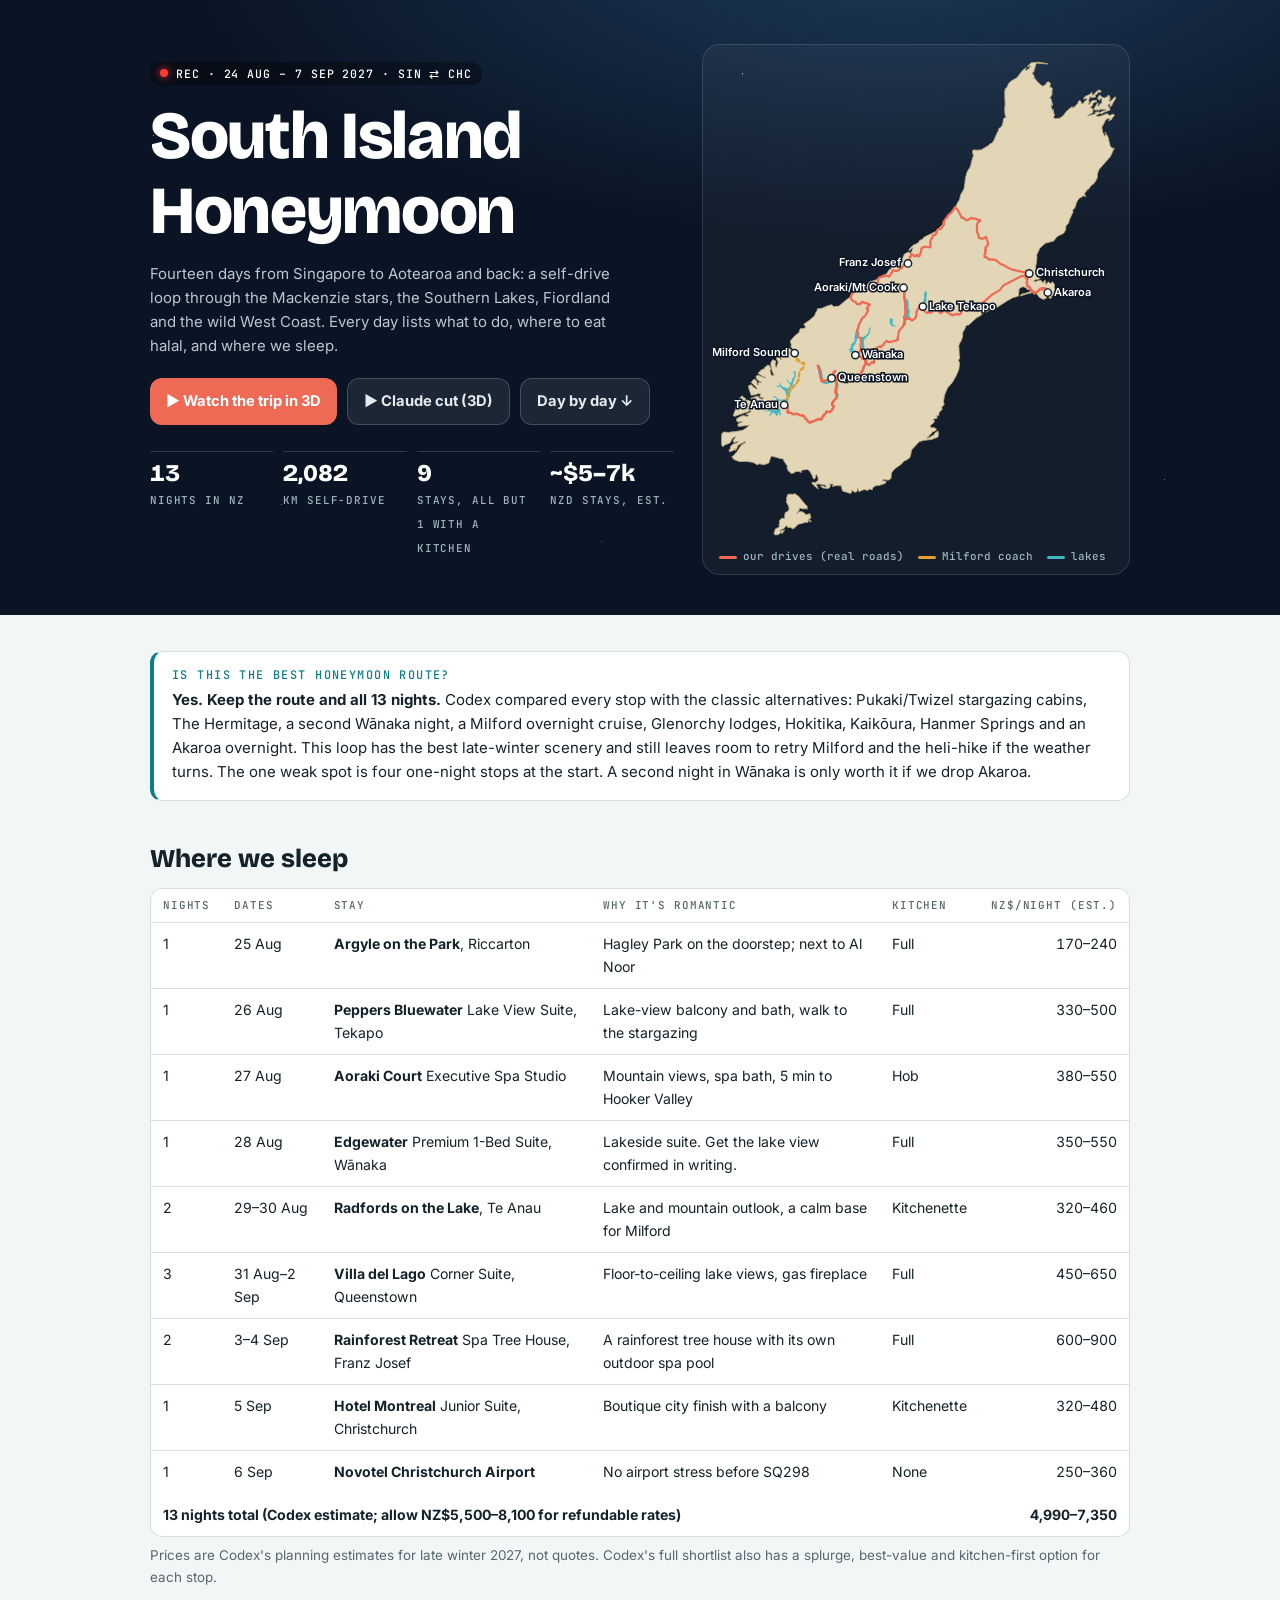
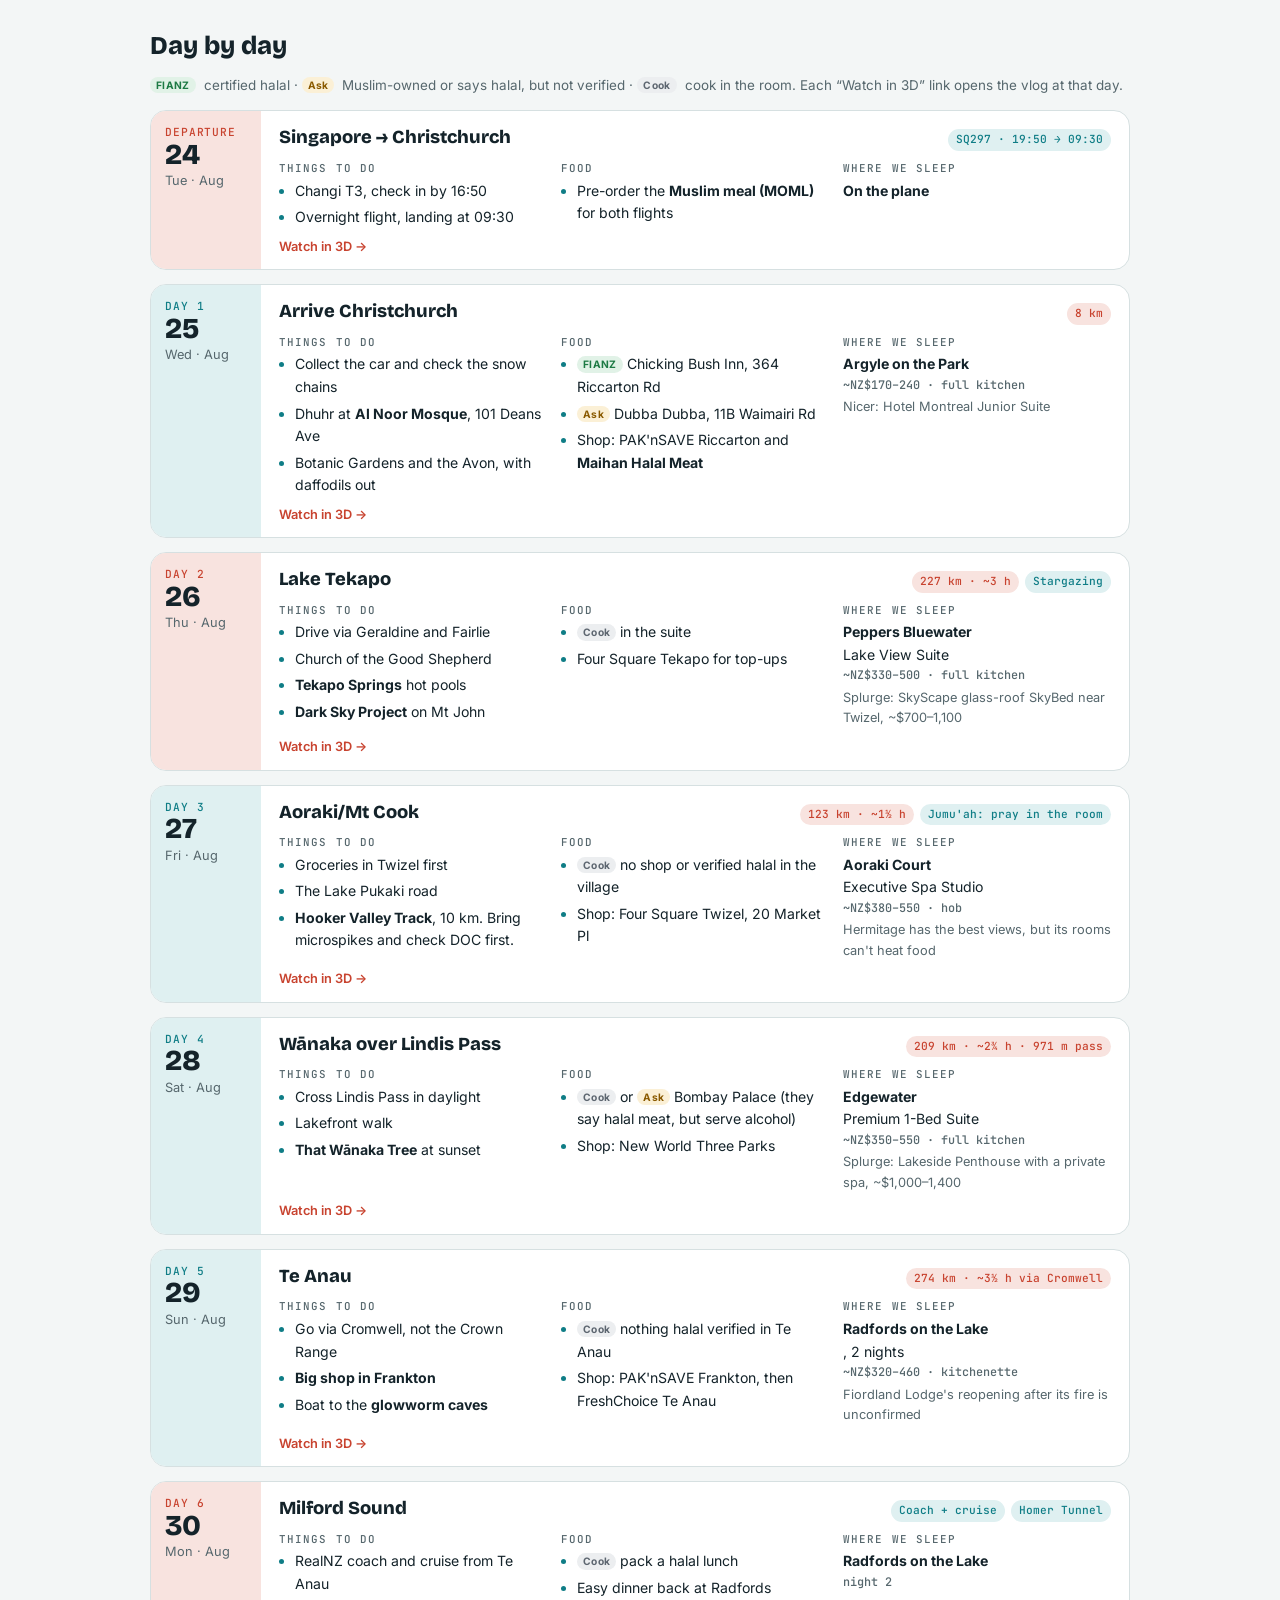
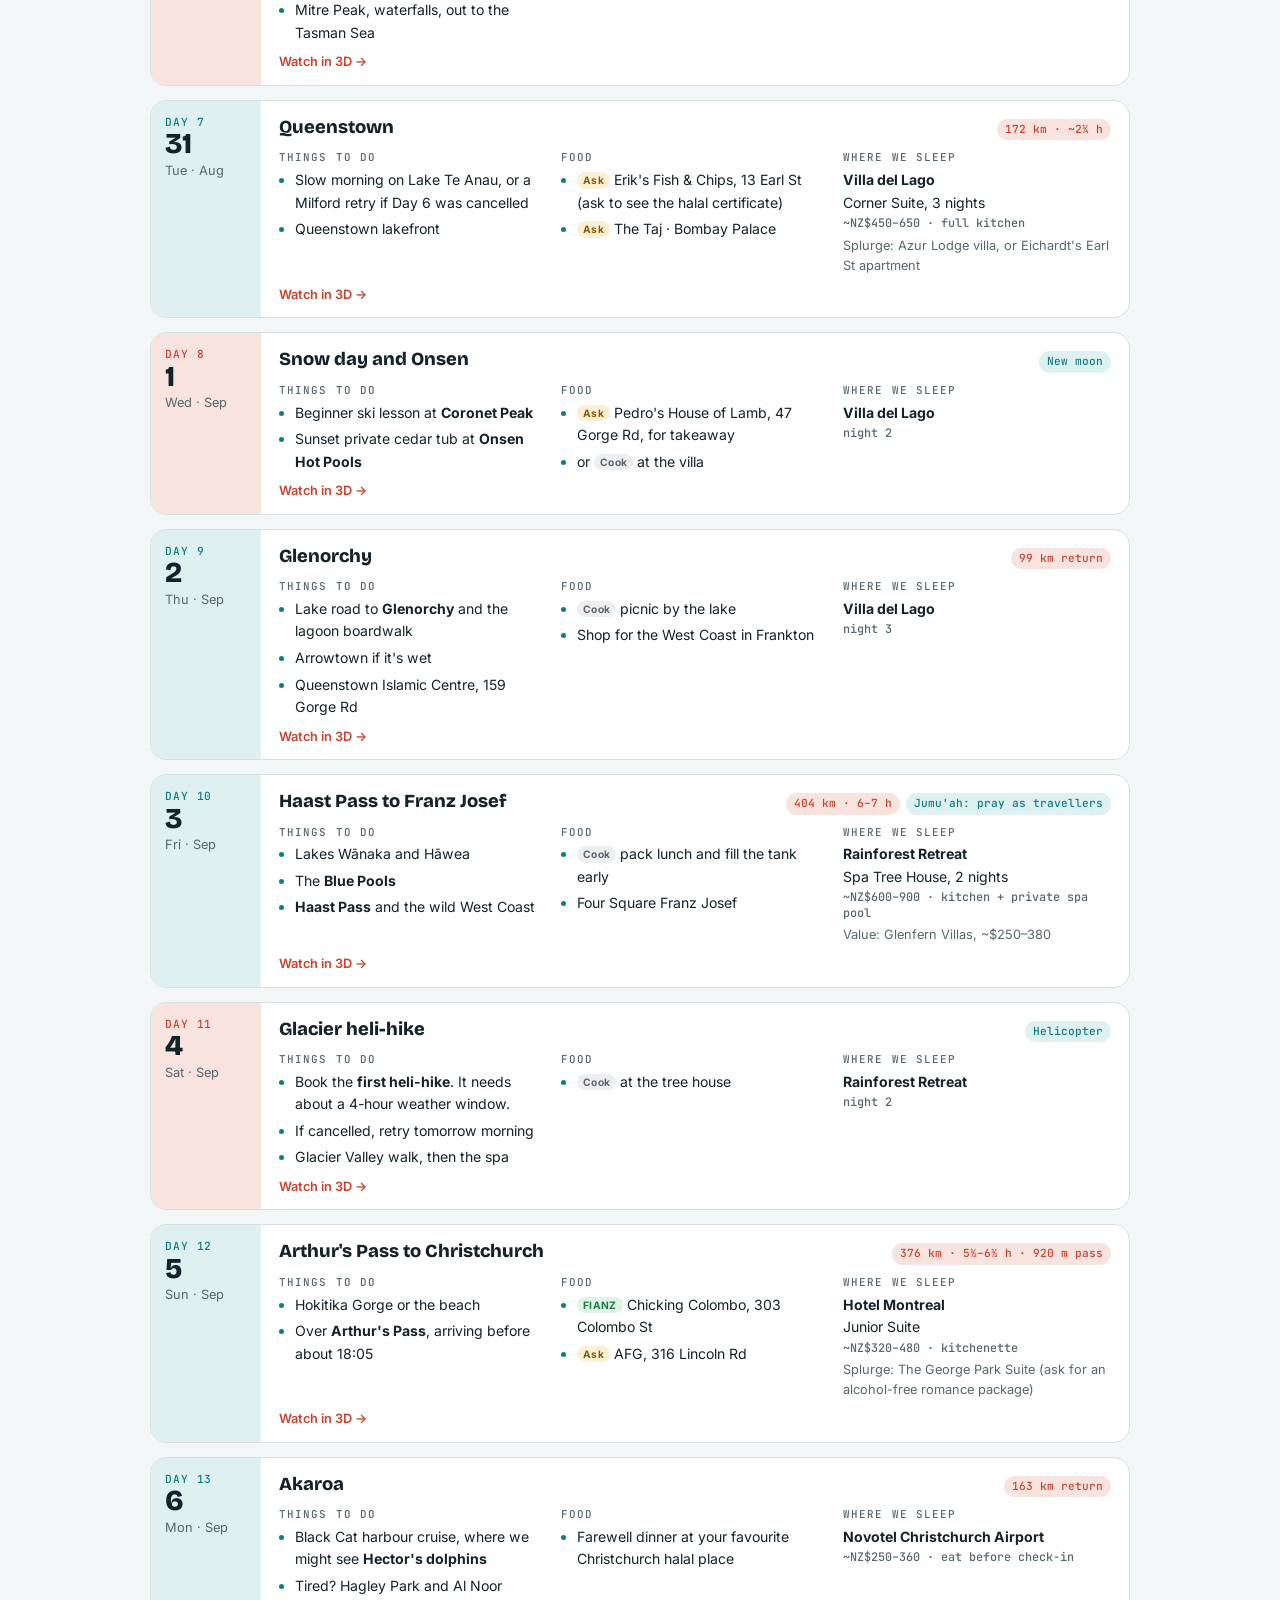
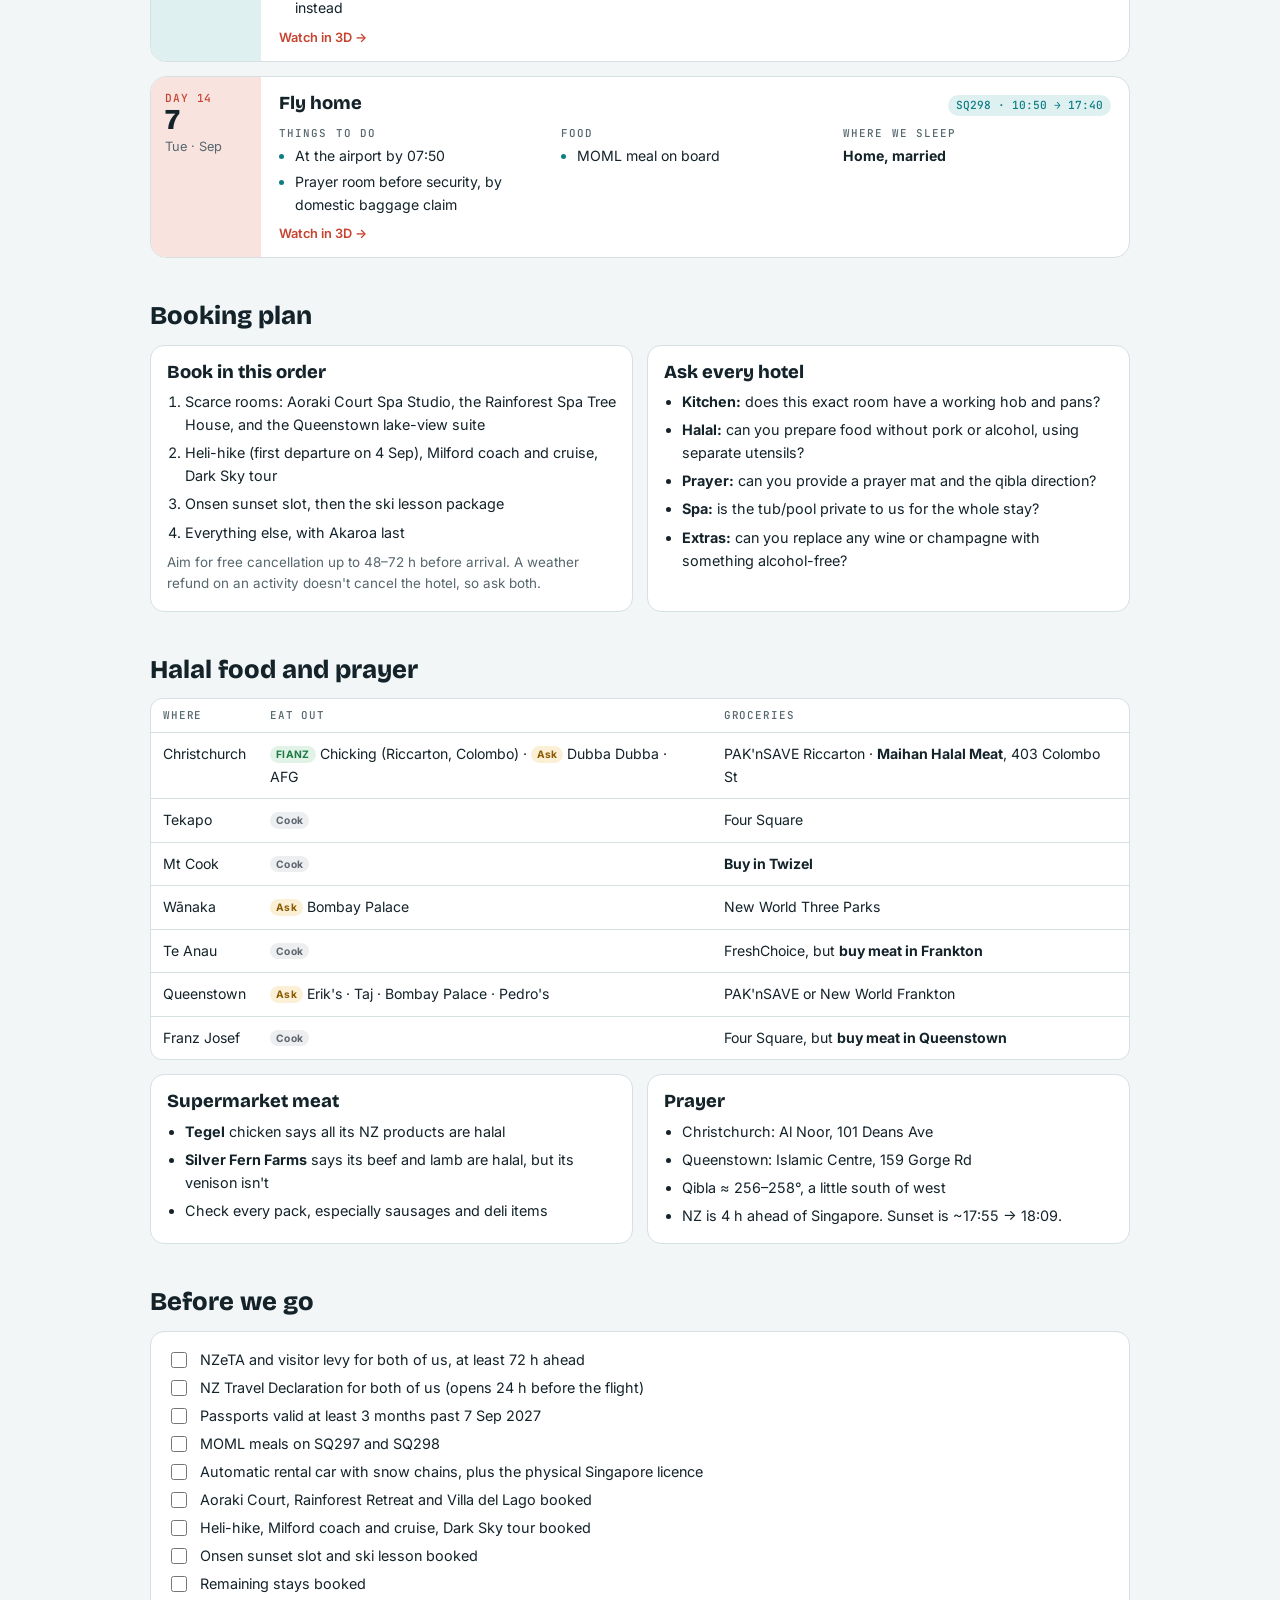
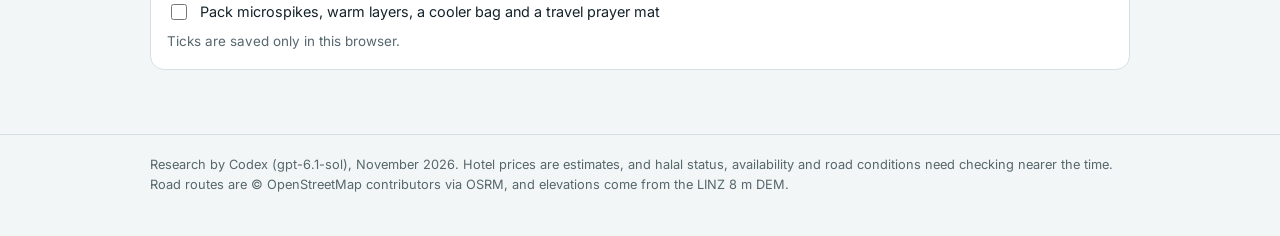
==== docs/index.html @ a78675d5 "Add New Zealand honeymoon planner and 3D travel vlog Summary page with day-by-day things to do, hala" ====
<!doctype html>
<html lang="en">
<head>
<meta charset="utf-8">
<meta name="viewport" content="width=device-width,initial-scale=1,viewport-fit=cover">
<style>:root{color-scheme:light;padding-top:env(safe-area-inset-top,0px);padding-bottom:env(safe-area-inset-bottom,0px)}body{margin:0;font:14px system-ui}img{max-width:100%}[hidden]{display:none!important}</style>
<title>South Island Honeymoon</title>
<meta name="claude:viewport-fit-sides" content="cover">
<link rel="stylesheet" href="https://fonts.googleapis.com/css2?family=Bricolage+Grotesque:opsz,wght@12..96,600;12..96,800&family=Inter:wght@400;500;600;700&family=JetBrains+Mono:wght@500&display=swap">
<style>
/* Layout: a night-sky hero (same world as the 3D vlog) with the real-road route map, then a single reading column of day cards (do · eat · sleep), then reference blocks. */
:root{
  --bg:#f3f6f6; --surface:#ffffff; --ink:#14232a; --muted:#56676d; --line:#d6e0e1;
  --lake:#0f7d86; --lake-soft:#dff0f1; --accent:#c8432f; --accent-soft:#f8e3df; --gold:#a86f12;
  --ok:#1d7a44; --ok-soft:#e1f2e7; --warn:#8a5a00; --warn-soft:#fbf0d6; --none:#5d6670; --none-soft:#eceef0;
  --night:#0a1424; --night2:#13233a; --star:#e3ecee;
  --display:"Bricolage Grotesque",ui-sans-serif,system-ui,sans-serif;
  --body:"Inter",ui-sans-serif,system-ui,-apple-system,"Segoe UI",sans-serif;
  --mono:"JetBrains Mono",ui-monospace,Consolas,monospace;
}
@media (prefers-color-scheme:dark){:root:not([data-theme="light"]){
  --bg:#0e171b; --surface:#152227; --ink:#e3ecee; --muted:#9db0b5; --line:#26383e;
  --lake:#4fc3cc; --lake-soft:#173a3f; --accent:#ef6a55; --accent-soft:#3a1f1a; --gold:#e2b25e;
  --ok:#6fd398; --ok-soft:#173326; --warn:#f0c46a; --warn-soft:#3a2f14; --none:#a3a9ae; --none-soft:#232c31; color-scheme:dark}}
:root[data-theme="dark"]{
  --bg:#0e171b; --surface:#152227; --ink:#e3ecee; --muted:#9db0b5; --line:#26383e;
  --lake:#4fc3cc; --lake-soft:#173a3f; --accent:#ef6a55; --accent-soft:#3a1f1a; --gold:#e2b25e;
  --ok:#6fd398; --ok-soft:#173326; --warn:#f0c46a; --warn-soft:#3a2f14; --none:#a3a9ae; --none-soft:#232c31; color-scheme:dark}
body{background:var(--bg);color:var(--ink);font:15px/1.6 var(--body)}
.wrap{max-width:980px;margin:0 auto;padding-left:max(16px,env(safe-area-inset-left,0px));padding-right:max(16px,env(safe-area-inset-right,0px))}
h1,h2,h3{font-family:var(--display);text-wrap:balance;margin:0;line-height:1.12}
h2{font-size:1.6rem;font-weight:800;margin-bottom:14px}
h3{font-size:1.15rem;font-weight:800}
p{margin:0}
a{color:var(--lake)}
a:focus-visible,button:focus-visible,input:focus-visible{outline:2px solid var(--lake);outline-offset:2px}
.eyebrow{font:500 .74rem/1.2 var(--mono);letter-spacing:.12em;text-transform:uppercase}

/* hero: the night sky of the vlog, same in both themes by design */
.hero{background:radial-gradient(1200px 500px at 70% -10%,#1d3a5a 0%,var(--night) 60%),var(--night);color:var(--star);position:relative;overflow:hidden}
.hero::before{content:"";position:absolute;inset:0;background-image:radial-gradient(1px 1px at 12% 22%,#fff8 50%,transparent 51%),radial-gradient(1px 1px at 33% 64%,#fff6 50%,transparent 51%),radial-gradient(1.4px 1.4px at 58% 12%,#fff9 50%,transparent 51%),radial-gradient(1px 1px at 81% 40%,#fff7 50%,transparent 51%),radial-gradient(1.2px 1.2px at 91% 78%,#fff6 50%,transparent 51%),radial-gradient(1px 1px at 47% 88%,#fff5 50%,transparent 51%),radial-gradient(1px 1px at 22% 82%,#fff6 50%,transparent 51%);pointer-events:none}
.hero .wrap{display:grid;grid-template-columns:minmax(0,1.1fr) minmax(0,.9fr);gap:28px;align-items:center;padding-block:44px 40px;position:relative}
.hero .eyebrow{color:#7fd3da}
.rec{display:inline-flex;gap:8px;align-items:center;font:500 .72rem/1 var(--mono);letter-spacing:.08em;color:#fff;background:rgba(0,0,0,.35);padding:6px 10px;border-radius:999px;width:max-content;max-width:100%}
.rec i{width:8px;height:8px;border-radius:50%;background:#ff3b30;box-shadow:0 0 8px #ff3b30}
.hero h1{font-size:clamp(2.4rem,6.5vw,4.2rem);font-weight:800;letter-spacing:-.02em;color:#fff;margin:14px 0 12px}
.hero .lede{color:#b9c9cf;max-width:52ch}
.cta{display:flex;flex-wrap:wrap;gap:10px;margin-top:20px}
.btn{display:inline-flex;align-items:center;gap:8px;text-decoration:none;font-weight:700;font-size:.92rem;padding:11px 16px;border-radius:12px}
.btn.primary{background:#ef6a55;color:#fff}
.btn.ghost{background:rgba(255,255,255,.08);color:#e3ecee;border:1px solid rgba(255,255,255,.18)}
.stats{display:grid;grid-template-columns:repeat(4,minmax(0,1fr));gap:10px;margin-top:26px}
.stat{border-top:1px solid rgba(255,255,255,.16);padding-top:8px}
.stat b{display:block;font:800 1.5rem/1.1 var(--display);color:#fff;font-variant-numeric:tabular-nums}
.stat span{font:500 .68rem/1.3 var(--mono);color:#9fb6bd;text-transform:uppercase;letter-spacing:.08em}
.mapcard{background:rgba(255,255,255,.04);border:1px solid rgba(255,255,255,.12);border-radius:18px;padding:10px;min-width:0}
.routemap{width:100%;height:auto;display:block;max-height:560px}
.routemap .land{fill:#e2d6b6;stroke:#b8a77e;stroke-width:1.2}
.routemap .lake{fill:#3fb8c4}
.routemap .road{fill:none;stroke:#ef6a55;stroke-width:3;stroke-linejoin:round;stroke-linecap:round}
.routemap .coach{fill:none;stroke:#e0a030;stroke-width:3;stroke-dasharray:6 4;stroke-linecap:round}
.routemap .stop{fill:#fff;stroke:#14232a;stroke-width:2}
.routemap text{font:600 15px var(--body);fill:#fff;paint-order:stroke;stroke:#0a1424;stroke-width:4px}
.maplegend{display:flex;flex-wrap:wrap;gap:6px 14px;font:500 .68rem/1 var(--mono);color:#9fb6bd;padding:8px 6px 2px}
.maplegend i{display:inline-block;width:18px;height:3px;border-radius:2px;margin-right:6px;vertical-align:middle}

main{padding-block:36px 64px}
section{margin-top:44px}
section:first-child{margin-top:0}
.verdict{background:var(--surface);border:1px solid var(--line);border-left:4px solid var(--lake);border-radius:12px;padding:16px 18px;display:grid;gap:6px}
.verdict .eyebrow{color:var(--lake)}

/* stays strip */
.tablewrap{overflow-x:auto;border:1px solid var(--line);border-radius:12px;background:var(--surface)}
table{border-collapse:collapse;width:100%;font-size:.88rem;min-width:620px}
th,td{text-align:left;padding:10px 12px;border-bottom:1px solid var(--line);vertical-align:top}
th{font:500 .68rem/1.2 var(--mono);text-transform:uppercase;letter-spacing:.08em;color:var(--muted)}
tr:last-child td{border-bottom:0}
td.num,th.num{text-align:right;font-variant-numeric:tabular-nums;white-space:nowrap}
tfoot td{font-weight:700}

/* day cards */
.days{display:grid;gap:14px}
.day{background:var(--surface);border:1px solid var(--line);border-radius:16px;display:grid;grid-template-columns:110px minmax(0,1fr);overflow:hidden}
.rail{background:var(--lake-soft);padding:16px 14px;display:flex;flex-direction:column;gap:2px}
.rail .n{font:500 .7rem/1 var(--mono);color:var(--lake);letter-spacing:.08em;text-transform:uppercase}
.rail .date{font:800 1.8rem/1 var(--display);color:var(--ink)}
.rail .wd{font-size:.8rem;color:var(--muted)}
.day.star .rail{background:var(--accent-soft)}
.day.star .rail .n{color:var(--accent)}
.dbody{padding:16px 18px;display:grid;gap:12px;min-width:0}
.dhead{display:flex;flex-wrap:wrap;gap:8px 12px;align-items:baseline;justify-content:space-between}
.chips{display:flex;flex-wrap:wrap;gap:6px}
.chip{font:500 .7rem/1 var(--mono);padding:5px 8px;border-radius:999px;background:var(--lake-soft);color:var(--lake);white-space:nowrap}
.chip.drive{background:var(--accent-soft);color:var(--accent)}
.cols{display:grid;grid-template-columns:repeat(3,minmax(0,1fr));gap:14px}
.col{display:grid;gap:6px;align-content:start;min-width:0}
.col h4{margin:0;font:500 .68rem/1 var(--mono);letter-spacing:.1em;text-transform:uppercase;color:var(--muted)}
.col ul{margin:0;padding-left:16px;display:grid;gap:4px;font-size:.88rem}
.col li::marker{color:var(--lake)}
.stay{font-size:.88rem}
.stay b{display:block}
.stay .price{display:block;font:500 .74rem/1.3 var(--mono);color:var(--muted);margin-top:2px}
.stay .alt{font-size:.8rem;color:var(--muted);margin-top:4px}
.tag{display:inline-block;font:700 .64rem/1 var(--body);letter-spacing:.03em;padding:3px 6px;border-radius:999px;margin-right:4px;vertical-align:1px}
.t-ok{background:var(--ok-soft);color:var(--ok)} .t-warn{background:var(--warn-soft);color:var(--warn)} .t-cook{background:var(--none-soft);color:var(--none)}
.watch{font:600 .8rem/1 var(--body);text-decoration:none;color:var(--accent);white-space:nowrap}
.watch:hover{text-decoration:underline}
.note{font-size:.84rem;color:var(--muted)}

.grid2{display:grid;grid-template-columns:repeat(auto-fit,minmax(280px,1fr));gap:14px}
.panel{background:var(--surface);border:1px solid var(--line);border-radius:14px;padding:16px;display:grid;gap:8px;align-content:start;min-width:0}
.panel ol,.panel ul{margin:0;padding-left:18px;display:grid;gap:5px;font-size:.9rem}
.check{list-style:none;padding:0!important;margin:0}
.check label{display:flex;gap:10px;align-items:flex-start;cursor:pointer}
.check input{margin-top:4px;accent-color:var(--lake);width:16px;height:16px;flex:none}
.check input:checked + span{color:var(--muted);text-decoration:line-through}
footer{border-top:1px solid var(--line);padding-block:20px 40px;font-size:.8rem;color:var(--muted)}

@media (max-width:860px){
  .hero .wrap{grid-template-columns:1fr}
  .mapcard{max-width:520px}
  .cols{grid-template-columns:1fr}
}
@media (max-width:560px){
  .stats{grid-template-columns:repeat(2,minmax(0,1fr))}
  .day{grid-template-columns:1fr}
  .rail{flex-direction:row;align-items:baseline;gap:10px;padding:12px 16px}
  .rail .date{font-size:1.4rem}
}
</style>

<header class="hero">
  <div class="wrap">
    <div>
      <span class="rec"><i></i>REC · 24 AUG – 7 SEP 2027 · SIN ⇄ CHC</span>
      <h1>South Island Honeymoon</h1>
      <p class="lede">Fourteen days from Singapore to Aotearoa and back: a self-drive loop through the Mackenzie stars, the Southern Lakes, Fiordland and the wild West Coast. Every day lists what to do, where to eat halal, and where we sleep.</p>
      <div class="cta">
        <a class="btn primary" href="3d/">▶ Watch the trip in 3D</a>
        <a class="btn ghost" href="claude-cut/">▶ Claude cut (3D)</a>
        <a class="btn ghost" href="#days">Day by day ↓</a>
      </div>
      <div class="stats">
        <div class="stat"><b>13</b><span>nights in NZ</span></div>
        <div class="stat"><b>2,082</b><span>km self-drive</span></div>
        <div class="stat"><b>9</b><span>stays, all but 1 with a kitchen</span></div>
        <div class="stat"><b>~$5–7k</b><span>NZD stays, est.</span></div>
      </div>
    </div>
    <figure class="mapcard" style="margin:0">
      <svg viewBox="0 0 551 662" role="img" aria-labelledby="mapT" class="routemap">
<title id="mapT">Route map: the honeymoon loop on New Zealand's South Island</title>
<path class="land" d="M186.2 594.4 L179.0 592.0 L176.3 591.7 L175.3 589.7 L174.9 588.4 L174.3 586.1 L173.9 584.1 L167.8 583.8 L166.1 584.1 L164.4 584.4 L161.3 584.8 L163.0 583.8 L162.7 581.8 L157.6 581.8 L159.3 584.1 L158.6 585.4 L156.6 587.7 L153.2 587.4 L149.4 587.1 L145.7 584.8 L149.4 584.1 L151.1 585.8 L154.2 585.1 L151.1 582.8 L142.6 581.5 L139.9 582.1 L142.3 587.1 L142.6 588.4 L138.5 585.1 L137.2 584.4 L136.8 582.8 L135.1 582.1 L134.4 580.5 L134.1 579.8 L136.8 579.1 L137.5 580.5 L142.3 577.1 L142.6 575.8 L142.3 572.8 L140.9 569.2 L138.9 569.5 L139.2 573.2 L136.5 575.2 L134.4 569.9 L131.0 563.9 L128.0 561.9 L120.1 562.9 L119.5 564.9 L119.8 565.9 L116.4 564.6 L112.3 564.6 L109.6 566.9 L105.8 567.2 L103.5 565.2 L101.8 563.2 L100.1 559.3 L101.4 558.3 L96.3 550.7 L95.3 547.7 L91.2 547.0 L79.0 543.7 L77.9 546.7 L76.9 549.0 L76.6 551.0 L75.2 553.6 L68.1 555.6 L63.3 554.3 L59.6 555.6 L57.9 554.3 L53.8 552.3 L45.6 551.0 L35.1 551.0 L28.2 548.3 L25.5 544.7 L27.9 543.0 L33.0 537.1 L38.1 529.1 L42.9 526.1 L44.6 524.8 L42.9 524.5 L34.4 528.8 L33.0 531.1 L33.0 531.8 L30.6 536.1 L30.3 536.1 L29.6 533.1 L28.6 535.7 L27.2 536.4 L22.1 537.7 L21.8 535.1 L23.1 535.1 L23.5 534.1 L23.8 531.8 L24.5 529.8 L28.2 527.1 L32.7 526.1 L34.4 523.8 L29.9 525.2 L27.2 524.5 L27.9 521.8 L31.3 517.5 L27.6 518.5 L25.2 521.8 L23.1 525.8 L19.4 527.5 L17.0 528.1 L13.3 530.8 L11.9 529.5 L11.6 524.2 L11.9 513.9 L13.6 511.6 L15.7 511.2 L21.4 511.9 L23.5 511.2 L30.3 510.6 L40.2 508.9 L46.6 504.6 L49.0 501.6 L46.3 502.3 L34.4 503.6 L33.7 500.3 L38.8 498.0 L39.8 496.7 L38.5 497.0 L34.0 497.7 L32.3 496.7 L32.0 495.0 L32.3 493.0 L36.1 490.7 L40.8 488.7 L44.9 489.7 L47.0 490.0 L48.3 488.1 L44.6 487.1 L51.1 484.1 L51.4 483.1 L50.7 481.8 L47.0 483.8 L36.4 487.4 L28.9 490.0 L27.6 488.4 L30.3 481.1 L30.6 479.8 L31.0 478.1 L31.7 475.1 L32.3 473.8 L35.7 472.8 L38.1 473.8 L43.6 476.5 L44.6 476.5 L41.9 471.2 L40.8 473.2 L39.5 472.2 L34.7 468.9 L35.7 465.5 L39.8 461.9 L40.5 463.6 L44.6 466.2 L44.2 466.5 L43.2 468.9 L47.0 467.9 L50.7 469.5 L51.4 472.5 L50.4 473.5 L49.0 476.1 L53.4 474.2 L54.5 471.8 L57.9 475.1 L58.9 478.5 L59.6 479.8 L61.6 480.8 L61.6 479.8 L60.9 476.5 L58.2 473.2 L51.4 465.5 L56.5 463.6 L61.3 462.6 L62.6 464.9 L65.3 466.5 L67.7 466.5 L68.7 464.9 L65.0 464.5 L63.6 462.9 L64.0 460.6 L64.7 459.2 L61.9 458.9 L57.2 460.6 L54.5 460.9 L51.7 461.2 L51.1 459.2 L50.0 456.3 L48.3 451.0 L48.0 449.3 L48.3 448.3 L52.1 447.0 L55.1 450.6 L59.2 453.0 L59.9 451.6 L56.2 448.0 L52.8 444.7 L51.7 444.3 L53.8 441.0 L56.8 439.4 L59.6 443.0 L59.9 447.3 L61.3 447.3 L61.6 444.0 L64.7 444.3 L66.4 444.0 L61.6 441.7 L59.2 439.0 L58.2 435.7 L60.9 434.1 L66.4 436.1 L71.1 438.4 L71.1 437.4 L66.7 435.1 L61.3 431.8 L61.6 431.1 L66.0 426.5 L69.8 425.5 L69.4 424.5 L73.9 420.5 L76.2 420.8 L78.3 424.8 L77.3 428.4 L78.3 431.4 L79.0 434.4 L82.7 434.4 L82.0 432.1 L80.3 429.1 L79.0 422.5 L78.3 420.2 L78.6 417.5 L79.0 415.9 L81.0 413.2 L85.4 415.2 L84.7 417.9 L84.1 420.2 L86.1 424.1 L86.4 422.2 L88.5 416.2 L86.1 411.9 L86.1 409.9 L88.5 408.9 L91.6 412.6 L93.3 412.6 L88.5 406.9 L88.5 406.3 L90.5 404.3 L94.3 402.6 L95.3 400.6 L98.7 398.0 L102.4 397.3 L107.9 401.3 L109.9 404.6 L111.6 404.3 L112.0 402.9 L111.3 401.3 L107.5 398.0 L106.2 396.7 L105.8 395.3 L106.2 393.0 L105.8 391.4 L105.2 389.4 L104.8 388.0 L106.5 385.7 L110.6 381.1 L116.7 376.1 L118.1 371.2 L124.6 370.5 L125.2 368.2 L124.2 366.2 L122.9 365.2 L130.0 360.2 L137.5 353.9 L139.2 350.0 L139.5 348.6 L141.2 346.6 L141.2 344.3 L148.0 343.3 L153.8 340.7 L157.6 339.4 L161.3 338.7 L163.4 341.3 L170.9 340.4 L178.7 333.7 L182.8 330.4 L186.5 327.8 L187.2 326.4 L187.5 324.8 L192.0 320.2 L193.3 318.2 L194.7 316.8 L197.1 314.9 L198.8 313.2 L200.5 314.2 L202.5 313.5 L204.5 313.2 L209.3 311.5 L211.0 308.9 L213.7 307.2 L218.8 305.6 L221.9 304.6 L225.3 301.6 L229.0 300.3 L231.1 299.0 L236.2 296.0 L237.6 293.0 L238.9 291.0 L241.6 289.7 L242.0 287.7 L242.3 286.0 L253.6 279.1 L255.6 274.8 L258.0 273.5 L258.7 271.8 L259.3 270.1 L263.8 267.5 L267.2 268.5 L268.9 267.8 L271.3 260.9 L268.2 263.2 L265.8 266.2 L266.1 264.5 L266.8 262.5 L271.3 257.9 L275.3 256.2 L278.7 254.2 L279.8 252.3 L281.1 250.6 L282.8 250.9 L286.2 247.0 L295.8 242.3 L301.9 239.3 L303.2 238.0 L305.3 235.7 L307.7 233.4 L311.8 229.1 L312.1 227.1 L313.1 225.1 L316.9 220.1 L319.6 216.2 L320.6 214.8 L323.3 212.9 L326.4 208.5 L328.8 205.9 L329.8 204.2 L331.8 199.9 L334.2 196.3 L335.6 190.3 L335.9 189.0 L339.7 182.7 L340.0 181.7 L340.3 180.7 L340.7 179.7 L341.4 174.4 L341.7 171.8 L342.0 168.8 L342.4 166.2 L342.7 164.8 L343.1 163.8 L343.7 161.5 L344.1 159.2 L348.5 152.2 L349.5 149.3 L349.9 147.6 L350.2 146.0 L351.2 142.3 L351.9 139.7 L353.3 136.0 L352.6 134.4 L352.3 134.4 L351.9 129.4 L354.3 128.7 L359.1 129.1 L361.1 128.7 L363.5 128.7 L373.0 123.1 L376.4 119.8 L378.5 119.5 L380.5 116.1 L381.5 114.5 L382.2 112.5 L382.9 110.8 L383.6 109.2 L384.9 106.9 L385.3 105.2 L387.0 102.6 L387.3 99.9 L391.4 96.9 L392.8 93.3 L393.8 87.3 L394.1 85.7 L395.5 85.3 L397.5 84.7 L396.2 81.7 L395.8 79.4 L395.5 74.8 L395.8 68.5 L396.2 67.1 L395.8 62.5 L395.5 49.6 L396.5 45.3 L398.2 44.3 L399.6 41.6 L400.6 38.7 L401.9 38.0 L403.3 36.0 L412.2 30.7 L419.3 21.4 L424.7 17.1 L423.7 19.4 L424.4 21.4 L426.1 19.8 L428.8 18.8 L428.5 17.5 L430.9 16.1 L429.8 14.5 L427.5 15.8 L426.4 15.1 L431.6 10.5 L441.8 9.8 L453.7 11.8 L452.3 12.2 L440.7 11.2 L438.7 11.2 L437.0 14.5 L436.7 16.1 L436.0 19.1 L435.0 21.4 L435.3 22.8 L433.9 23.4 L432.6 23.4 L433.6 25.7 L435.6 29.0 L435.0 32.7 L437.0 32.0 L437.7 33.7 L439.7 36.3 L446.5 42.3 L449.9 40.6 L451.3 40.3 L452.3 37.3 L455.4 36.3 L457.4 38.3 L457.1 40.6 L456.7 44.0 L459.8 44.6 L460.1 46.3 L459.8 47.6 L459.5 49.6 L459.8 52.2 L458.4 55.9 L456.1 58.5 L458.1 58.5 L458.4 60.5 L460.5 67.8 L460.1 68.5 L458.4 67.8 L458.1 68.8 L459.5 73.1 L460.1 74.8 L461.2 73.8 L461.8 77.4 L462.2 79.1 L463.2 81.7 L461.5 84.4 L463.9 86.3 L470.3 85.7 L475.1 82.0 L478.9 76.7 L485.0 71.4 L487.0 69.8 L486.3 71.8 L490.1 70.4 L493.8 66.5 L494.9 66.1 L494.5 64.8 L496.6 61.8 L498.6 62.5 L500.0 66.8 L501.3 65.8 L503.0 66.1 L502.3 64.5 L505.4 61.8 L507.1 60.5 L505.7 58.2 L503.0 60.2 L502.7 58.2 L504.4 56.2 L508.5 54.5 L511.9 52.6 L513.6 50.2 L513.9 53.9 L515.6 54.5 L518.3 51.2 L522.8 47.6 L525.8 48.3 L526.2 49.6 L524.5 50.6 L522.1 50.2 L521.1 52.6 L519.0 53.6 L518.3 54.9 L518.7 56.9 L514.6 57.5 L514.3 57.5 L510.9 56.5 L510.5 59.5 L508.8 61.2 L510.2 62.5 L509.8 64.5 L509.1 67.1 L510.9 66.5 L512.6 63.2 L514.9 61.8 L516.6 61.5 L520.7 62.2 L519.0 63.2 L518.0 64.5 L516.0 64.2 L514.9 66.8 L514.6 68.5 L512.6 69.8 L511.9 71.8 L514.9 72.8 L515.3 75.7 L514.3 78.7 L508.8 81.4 L508.1 83.0 L517.0 80.1 L519.7 79.1 L517.7 78.1 L521.1 77.1 L524.8 78.1 L527.2 76.4 L530.6 75.7 L533.3 73.8 L525.1 73.4 L524.1 74.8 L522.8 75.1 L522.4 73.8 L519.4 74.8 L517.0 74.1 L516.6 72.8 L519.4 68.1 L520.4 66.5 L521.1 65.5 L520.7 64.5 L522.1 66.1 L521.7 67.8 L522.1 69.8 L524.1 68.1 L525.1 65.8 L527.2 65.5 L527.2 60.8 L526.8 58.5 L525.5 58.2 L524.1 61.5 L523.1 60.8 L521.1 58.2 L523.1 57.9 L522.4 55.9 L523.4 55.9 L524.1 54.2 L527.5 57.2 L531.6 58.5 L532.6 56.9 L535.4 56.9 L535.7 54.2 L537.7 55.5 L538.4 60.2 L536.7 60.5 L538.1 63.5 L544.9 56.9 L545.9 56.9 L545.9 58.9 L543.5 62.8 L541.8 65.8 L540.5 68.8 L538.4 70.4 L538.1 65.5 L536.7 66.8 L536.0 67.8 L535.4 68.8 L538.4 73.1 L537.7 75.1 L536.4 75.4 L529.9 77.7 L527.2 79.7 L525.1 79.1 L522.4 80.1 L519.7 82.0 L519.4 83.0 L521.4 83.4 L525.8 82.7 L531.3 80.7 L533.3 79.7 L534.3 79.4 L535.7 81.0 L538.1 82.0 L542.8 80.1 L544.2 82.0 L541.1 85.7 L540.5 87.3 L536.4 89.3 L538.1 86.0 L536.7 85.7 L535.0 87.0 L534.7 85.7 L531.6 89.3 L530.2 92.6 L527.9 96.6 L527.2 98.3 L527.5 100.3 L527.9 101.6 L528.2 104.9 L528.9 105.9 L529.9 107.5 L530.2 108.5 L530.9 109.9 L532.3 109.2 L532.6 107.9 L532.0 106.2 L531.6 104.6 L533.3 107.5 L535.7 111.5 L536.4 114.5 L536.7 115.8 L537.4 119.1 L538.1 121.8 L539.1 124.4 L541.1 126.4 L543.9 126.1 L543.5 127.4 L538.8 137.7 L523.4 155.2 L521.4 160.5 L521.1 166.2 L519.4 169.8 L516.6 174.1 L512.6 177.1 L509.1 182.1 L507.1 182.7 L506.1 184.7 L503.7 187.4 L504.7 191.0 L505.4 192.3 L502.7 190.7 L496.6 194.3 L493.8 197.9 L493.2 199.6 L492.5 201.3 L492.1 202.6 L491.8 203.9 L490.4 207.6 L487.0 210.9 L488.4 212.2 L486.0 217.5 L484.6 220.5 L483.3 223.4 L482.6 225.8 L482.3 227.1 L481.6 228.7 L478.5 231.4 L478.2 236.7 L477.8 237.7 L475.5 241.7 L469.3 244.6 L466.3 246.3 L461.8 252.3 L450.6 255.2 L442.8 262.2 L441.1 266.8 L439.4 269.8 L438.7 272.5 L439.4 274.1 L439.0 275.8 L438.4 283.4 L437.7 284.7 L437.3 286.4 L437.7 288.4 L438.0 290.0 L438.7 293.0 L439.0 294.0 L440.1 297.0 L440.7 300.0 L438.7 299.6 L439.0 300.6 L443.5 302.9 L442.8 303.6 L437.0 304.6 L434.3 306.6 L436.7 307.6 L440.1 306.2 L444.8 305.6 L446.2 307.6 L446.5 308.6 L448.2 308.6 L448.6 306.9 L450.3 305.3 L451.0 310.9 L452.7 310.2 L454.4 307.6 L457.8 309.9 L460.5 307.6 L463.2 311.9 L462.5 314.5 L463.9 320.2 L463.5 322.8 L463.2 324.5 L462.5 326.1 L461.5 325.5 L458.8 327.4 L458.1 330.1 L456.7 329.1 L455.7 329.4 L454.7 326.8 L453.3 322.1 L452.7 319.2 L452.0 318.2 L451.0 318.2 L452.0 320.5 L451.3 322.1 L451.0 323.1 L452.3 329.4 L447.9 331.4 L443.8 329.4 L442.4 328.4 L439.0 324.1 L439.4 322.1 L435.6 323.8 L434.6 322.5 L433.6 322.1 L431.6 322.5 L425.1 324.1 L416.6 326.8 L416.6 326.1 L417.9 324.5 L424.4 322.8 L428.1 321.5 L430.2 320.8 L430.5 318.5 L426.1 317.8 L424.1 315.5 L421.0 314.2 L416.6 315.5 L414.9 317.8 L414.2 326.8 L407.7 328.8 L406.7 328.8 L403.6 330.8 L399.2 333.1 L379.5 345.7 L376.1 346.3 L374.7 346.3 L365.2 351.3 L361.8 353.9 L357.4 356.3 L353.3 359.9 L346.5 366.2 L343.7 366.5 L342.7 367.8 L341.7 370.8 L338.6 376.1 L338.3 382.7 L336.9 386.1 L335.2 390.0 L334.2 390.7 L333.2 394.7 L333.5 397.0 L333.9 406.3 L334.6 410.6 L334.2 412.2 L332.5 413.5 L333.5 415.5 L334.2 417.2 L333.9 422.2 L333.5 424.8 L333.2 426.8 L331.2 431.1 L330.5 433.1 L329.8 434.7 L324.7 443.7 L317.9 451.6 L314.5 459.6 L314.1 460.9 L313.8 462.2 L313.5 463.9 L312.4 470.2 L313.5 473.5 L310.0 477.8 L310.4 478.8 L310.7 480.4 L306.3 485.1 L306.6 486.4 L305.6 489.1 L303.6 488.4 L303.6 490.7 L303.9 492.4 L299.5 493.4 L298.1 495.0 L300.9 496.3 L297.5 500.3 L294.7 502.0 L294.4 504.3 L295.4 504.6 L298.1 505.6 L299.5 505.0 L303.2 507.6 L301.2 509.9 L298.1 510.6 L295.8 513.6 L293.4 515.2 L292.7 516.9 L290.3 518.5 L290.7 519.9 L295.1 517.5 L299.8 514.9 L300.5 512.9 L303.6 510.9 L304.9 509.6 L305.3 511.2 L305.6 513.2 L305.3 517.2 L303.9 518.5 L299.5 519.9 L296.8 521.2 L284.9 522.5 L279.4 524.5 L269.2 535.7 L268.9 537.1 L268.2 541.4 L266.8 546.0 L262.4 549.0 L258.7 550.7 L255.6 554.6 L245.7 561.6 L242.3 566.2 L242.0 567.9 L241.6 569.5 L241.3 574.2 L237.6 576.5 L231.4 575.2 L229.7 577.1 L234.8 577.8 L234.5 578.8 L233.8 580.5 L229.4 582.4 L223.9 583.8 L220.9 583.8 L216.5 586.8 L216.1 589.4 L211.7 588.4 L210.0 590.4 L204.9 589.1 L197.7 592.0 L197.1 590.4 L197.4 588.4 L196.0 588.1 L195.4 590.7 L194.3 592.4 L191.6 592.7 L189.9 590.7 L188.2 590.1 L188.2 592.7 L186.5 594.0 Z"/>
<path class="land" d="M129.3 629.1 L133.4 632.6 L131.7 632.9 L130.7 631.3 L128.8 630.8 L128.8 633.9 L125.6 633.4 L121.4 634.8 L115.5 636.3 L109.9 641.7 L107.9 642.3 L104.8 640.4 L101.3 640.7 L100.4 638.2 L98.4 638.8 L96.2 642.0 L91.5 643.9 L90.8 645.9 L97.2 643.9 L93.5 649.2 L92.5 646.8 L89.1 650.2 L84.4 650.8 L82.7 648.6 L84.7 642.3 L86.9 641.5 L90.6 639.3 L89.3 637.7 L90.1 635.5 L90.3 630.7 L93.5 628.0 L97.2 628.4 L97.4 622.4 L98.6 619.8 L101.6 619.0 L103.3 614.9 L102.1 610.7 L99.4 606.2 L100.1 602.6 L99.9 600.5 L101.3 595.8 L104.8 595.4 L108.7 595.7 L110.4 594.6 L116.0 598.4 L125.1 609.3 L127.8 611.7 L127.3 614.0 L128.8 615.3 L120.9 615.3 L117.5 613.9 L117.0 616.5 L113.3 621.9 L117.5 618.8 L121.7 619.6 L125.6 622.4 L124.6 623.8 L129.0 622.5 L131.5 621.9 L131.7 623.0 L132.7 627.8 L131.7 628.8 Z"/>
<path class="lake" d="M289.7 323.0 L290.0 324.9 L289.3 328.7 L289.4 333.0 L288.8 336.6 L287.1 337.3 L285.5 340.8 L283.6 340.9 L285.1 338.4 L285.3 337.3 L286.3 335.8 L285.3 335.3 L285.0 332.9 L286.3 329.3 L286.5 326.5 L286.2 324.2 L286.6 322.4 L287.1 321.4 L287.2 320.9 L289.9 320.4 Z"/>
<path class="lake" d="M243.9 366.0 L245.6 366.5 L247.2 366.3 L247.5 367.5 L246.6 368.1 L243.3 367.8 L241.4 366.3 L239.8 363.9 L239.3 361.0 L240.0 356.8 L240.7 356.9 L243.0 357.7 L243.4 358.4 L243.8 359.5 L243.2 363.2 Z"/>
<path class="lake" d="M170.2 459.8 L170.5 460.8 L170.5 461.9 L169.2 465.8 L167.2 466.5 L168.0 462.1 L167.1 459.1 L166.9 456.0 L166.0 452.8 L166.5 451.7 L167.0 450.1 L167.1 448.9 L167.0 447.8 L165.1 445.4 L165.0 442.7 L163.8 442.3 L162.3 443.1 L158.1 444.7 L156.5 445.6 L151.0 446.0 L147.8 443.7 L145.8 440.3 L144.4 434.4 L143.9 433.3 L142.7 432.0 L142.5 429.2 L142.8 425.0 L142.3 422.3 L142.6 420.9 L144.1 420.9 L145.3 422.5 L145.7 423.9 L146.7 425.7 L147.4 427.6 L147.9 429.6 L148.9 436.7 L149.5 438.9 L150.4 440.8 L152.1 442.2 L155.1 441.9 L160.6 439.9 L167.3 436.8 L167.8 437.7 L166.6 440.0 L166.7 440.9 L170.4 446.3 L170.1 448.5 L169.5 451.1 L168.8 457.6 Z"/>
<path class="lake" d="M265.6 343.9 L266.7 346.5 L266.1 350.7 L266.3 353.5 L266.6 355.8 L265.4 357.5 L263.3 357.3 L261.5 357.6 L260.1 356.6 L260.2 354.7 L261.6 353.4 L261.2 351.9 L261.6 349.8 L261.1 346.6 L261.3 345.7 L261.3 343.5 L261.1 341.4 L261.3 339.5 L261.2 337.6 L261.5 335.8 L260.4 333.8 L260.7 332.1 L264.2 331.2 L264.7 332.5 L264.8 334.1 L265.2 336.7 L265.2 340.4 L265.0 341.7 L265.1 342.8 Z"/>
<path class="lake" d="M86.6 480.4 L89.7 480.1 L92.4 481.0 L91.9 481.5 L90.7 481.9 L91.1 482.9 L91.2 484.9 L92.0 485.6 L92.5 487.3 L91.6 488.2 L90.6 488.7 L89.7 488.1 L90.1 486.5 L88.9 485.3 L87.4 485.4 L87.9 486.4 L88.3 486.7 L87.5 488.7 L86.1 489.5 L84.6 486.5 L82.1 485.5 L80.8 484.6 L77.2 489.3 L75.9 490.1 L76.0 489.4 L77.8 486.1 L78.5 482.8 L76.1 483.2 L74.9 482.7 L72.6 483.7 L70.9 484.1 L69.6 484.0 L70.8 483.1 L73.0 482.6 L74.5 481.5 L75.3 480.4 L75.1 478.2 L75.9 477.8 L76.3 481.3 L78.5 481.6 L80.0 480.8 L83.3 481.4 L85.8 482.0 L86.1 480.5 Z"/>
<path class="lake" d="M108.1 429.7 L109.4 429.6 L112.4 428.9 L112.9 429.9 L111.7 429.8 L111.3 430.7 L111.9 431.9 L112.3 435.1 L110.7 438.4 L109.3 441.7 L108.3 444.8 L107.9 447.9 L106.5 449.3 L106.4 451.1 L106.1 453.4 L105.3 455.1 L105.6 456.6 L104.6 459.2 L104.2 462.6 L102.9 465.2 L101.9 468.0 L101.7 471.6 L100.1 472.3 L98.7 473.4 L98.7 475.0 L98.5 476.7 L97.6 477.4 L96.4 476.7 L96.5 474.1 L96.4 472.2 L97.5 470.0 L97.3 468.7 L91.9 469.1 L89.5 468.3 L87.2 468.6 L86.0 467.0 L85.1 464.7 L83.9 463.8 L82.8 464.0 L81.6 464.5 L81.3 463.9 L82.4 463.3 L83.2 462.5 L84.5 462.6 L86.4 464.2 L87.7 466.1 L89.1 466.8 L90.7 467.2 L92.9 467.3 L96.9 466.8 L99.5 466.8 L100.1 465.1 L99.8 462.0 L98.0 456.0 L94.9 453.2 L93.6 452.4 L91.7 449.0 L90.1 450.0 L87.0 449.7 L84.5 449.0 L84.9 448.3 L86.7 448.7 L88.9 448.8 L90.6 447.6 L89.5 444.3 L90.5 444.4 L92.0 447.3 L95.1 450.2 L97.4 450.5 L99.5 452.1 L102.3 451.5 L104.5 449.0 L104.8 447.9 L104.6 446.5 L104.1 445.4 L103.1 445.3 L100.8 442.2 L99.5 440.0 L99.3 439.3 L100.2 439.6 L101.7 441.6 L103.9 444.2 L105.4 444.5 L106.6 442.6 L107.6 438.8 L109.6 436.5 L110.6 434.8 L109.8 431.9 Z"/>
<path class="lake" d="M190.5 405.2 L188.9 402.7 L186.1 403.0 L185.2 404.2 L185.0 403.0 L185.4 401.8 L186.1 400.7 L187.5 400.6 L187.8 400.1 L186.3 400.1 L184.4 400.5 L184.6 399.0 L185.5 397.5 L187.2 396.7 L187.2 394.9 L187.4 392.2 L189.9 389.9 L191.7 388.6 L192.3 385.3 L191.7 383.2 L192.1 381.7 L192.4 381.8 L192.5 379.2 L192.3 377.2 L192.9 376.7 L193.5 374.9 L193.9 373.0 L195.0 370.7 L196.3 370.7 L195.5 374.4 L196.5 376.7 L196.0 381.8 L194.9 386.8 L193.2 391.4 L189.6 395.6 L190.3 398.3 L190.4 401.3 L191.9 401.5 L193.2 400.3 L194.5 402.5 L192.5 403.3 L192.5 405.7 L192.1 406.5 Z"/>
<path class="lake" d="M197.9 382.2 L199.7 382.6 L204.3 382.0 L207.7 379.9 L210.2 377.2 L211.0 373.8 L212.0 370.9 L213.5 369.1 L214.4 367.8 L214.0 370.1 L212.4 375.5 L212.1 377.9 L210.4 380.2 L208.3 381.7 L208.2 383.3 L206.3 384.5 L204.9 385.9 L204.5 389.5 L204.7 391.8 L205.2 394.1 L204.8 397.1 L202.5 398.4 L200.9 398.2 L200.3 393.0 L201.0 389.2 L201.1 385.7 L201.0 384.0 L198.8 383.3 Z"/>
<path class="road" d="M424.3 292.6 L424.8 292.9 L425.1 292.6 L425.2 292.7 L425.3 292.5 L428.1 295.0 L428.9 295.2 L429.0 295.7 L429.0 296.1 L428.8 296.1 L428.9 296.3"/>
<path class="road" d="M428.9 296.3 L428.9 296.4 L429.0 296.4 L429.1 297.2 L429.5 297.7 L429.5 297.9 L428.1 297.7 L427.7 297.7 L426.9 298.2 L426.6 298.8 L426.2 299.2 L425.5 299.4 L424.1 299.4 L423.0 299.5 L421.4 299.3 L419.8 299.7 L418.4 299.6 L416.0 301.0 L414.6 301.5 L411.9 303.0 L394.2 312.2 L391.5 315.2 L391.4 315.4 L389.9 317.2 L389.3 318.4 L377.6 325.4 L370.4 332.0 L357.7 341.6 L348.5 344.9 L345.1 347.0 L340.5 344.2 L339.2 344.6 L338.7 344.9 L338.4 344.7 L337.7 345.2 L336.8 347.4 L336.8 348.4 L336.7 348.7 L336.5 348.8 L336.4 348.6 L336.1 348.5 L336.0 348.8 L336.2 348.9 L336.3 349.2 L336.2 349.2 L336.4 349.5 L336.3 349.6 L336.0 350.8 L335.2 351.3 L334.6 351.4 L334.0 351.8 L333.2 352.1 L332.7 352.0 L332.1 351.8 L331.4 351.3 L330.3 351.1 L329.2 351.2 L328.9 351.8 L327.6 352.1 L326.0 352.9 L325.6 352.4 L325.1 352.4 L324.3 352.0 L323.7 352.0 L323.0 352.3 L321.7 351.9 L320.6 350.9 L320.2 350.4 L320.0 349.8 L318.9 348.7 L318.6 348.6 L318.5 348.2 L317.9 348.6 L317.6 348.9 L317.1 349.1 L316.5 348.3 L316.3 347.9 L316.4 347.3 L316.2 346.9 L315.2 345.9 L314.6 345.6 L314.0 345.5 L313.6 345.2 L313.4 345.3 L313.0 345.2 L312.6 345.9 L312.3 346.1 L312.3 346.5 L312.1 346.7 L311.9 346.9 L311.2 346.9 L310.9 347.1 L310.9 347.7 L311.0 348.4 L310.9 348.7 L309.8 349.5 L309.5 349.3 L308.3 349.9 L308.3 350.2 L308.2 350.2 L308.3 349.9 L307.2 348.7 L306.5 348.1 L303.5 345.1 L302.8 344.0 L302.2 343.7 L300.6 343.4 L299.8 343.7 L299.5 343.9 L298.9 344.0 L298.7 344.3 L297.9 345.9 L297.5 347.1 L297.2 347.4 L297.2 347.7 L297.0 348.2 L296.3 349.1 L295.3 349.1 L294.7 349.3 L294.2 349.3 L292.2 349.1 L290.9 349.4 L290.6 349.7 L290.4 349.8 L288.5 348.6 L286.2 346.8 L286.0 346.0 L286.4 344.6 L286.2 344.3 L285.9 343.4 L286.0 341.8 L285.4 341.3 L284.8 341.4 L284.5 341.2 L284.5 341.1"/>
<path class="road" d="M284.5 341.1 L284.5 341.2 L284.2 340.9 L283.2 340.7 L282.5 340.9 L280.3 340.4 L280.1 340.5 L279.6 341.1 L279.1 342.9 L277.9 344.3 L275.6 348.7 L275.6 349.0 L276.0 350.1 L275.6 353.3 L274.7 355.4 L274.5 356.7 L273.7 357.3 L273.5 357.7 L271.2 359.1 L270.8 359.6 L269.8 359.9 L269.1 359.7 L268.8 359.5 L267.5 357.8 L266.7 357.3 L266.5 356.7 L266.3 356.6 L266.0 356.7 L265.7 357.4 L265.3 357.5 L264.9 358.0 L264.6 357.9 L264.3 357.6 L264.0 357.3 L263.6 357.2 L262.6 357.3 L262.5 357.5 L262.5 357.9 L262.2 358.3 L261.6 358.7 L261.3 358.7 L260.8 358.3 L260.4 358.3 L260.2 358.7 L259.8 361.1 L259.8 364.4 L259.6 364.7 L259.1 365.0 L259.0 365.3 L258.5 365.0"/>
<path class="road" d="M258.5 365.0 L259.0 365.2 L259.1 365.0 L259.6 364.7 L259.8 364.4 L259.8 361.2 L260.2 358.7 L260.3 358.4 L260.0 358.2 L259.6 357.5 L259.2 356.3 L259.3 354.8 L259.6 354.3 L260.6 352.3 L260.8 351.1 L261.0 350.4 L260.9 349.8 L261.1 349.1 L261.1 348.4 L260.8 347.7 L260.9 347.2 L260.9 346.6 L261.0 345.9 L261.0 344.4 L260.7 343.5 L260.6 342.8 L260.6 342.0 L260.8 341.4 L260.6 339.4 L260.7 338.9 L260.7 338.5 L260.7 338.0 L260.5 337.2 L260.8 335.6 L260.4 333.6 L260.0 333.0 L259.6 332.9 L259.6 332.6 L260.3 332.0 L260.4 331.6 L260.3 331.4 L259.8 330.8 L260.0 328.6 L259.2 327.9 L258.9 327.7 L258.8 327.6 L259.3 327.2 L259.4 326.9 L259.3 325.3 L259.2 324.8 L259.3 323.7 L259.6 321.6 L260.0 320.8 L260.0 320.4 L260.3 320.1 L260.2 318.6 L260.1 318.1 L259.9 317.6 L259.9 317.1 L259.4 316.1 L258.8 315.6 L258.5 315.8 L258.4 315.6"/>
<path class="road" d="M258.4 315.6 L258.5 315.8 L258.8 315.6 L259.4 316.1 L259.9 317.1 L259.9 317.6 L260.1 318.0 L260.2 318.6 L260.3 320.1 L260.0 320.4 L260.0 320.8 L259.6 321.6 L259.3 323.7 L259.2 324.8 L259.3 325.3 L259.4 326.9 L259.3 327.2 L258.8 327.6 L258.9 327.7 L259.2 327.9 L260.0 328.7 L259.8 330.8 L260.3 331.4 L260.4 331.7 L260.3 332.0 L259.6 332.6 L259.6 332.9 L260.0 333.0 L260.4 333.6 L260.8 335.6 L260.5 337.2 L260.7 338.0 L260.7 338.5 L260.7 338.9 L260.6 339.4 L260.8 341.4 L260.6 342.0 L260.6 342.8 L260.7 343.5 L261.0 344.4 L261.0 345.9 L260.9 346.6 L260.9 347.2 L260.8 347.6 L261.1 348.4 L261.1 349.1 L260.9 349.8 L261.0 350.3 L260.8 351.1 L260.7 351.6 L260.6 352.4 L259.6 354.3 L259.3 354.7 L259.2 355.4 L259.3 356.3 L259.6 357.6 L260.1 358.3 L260.3 358.4 L260.2 358.7 L259.8 361.2 L259.8 364.4 L259.6 364.7 L259.1 365.0 L258.5 366.7 L258.0 367.4 L257.7 367.9 L257.4 368.4 L256.8 368.8 L252.9 373.1 L252.1 374.8 L251.2 379.9 L250.8 381.5 L250.5 382.3 L250.6 383.0 L250.2 383.9 L250.2 384.1 L251.0 384.8 L251.0 385.3 L250.7 385.9 L250.1 386.4 L249.1 386.9 L248.6 386.9 L244.9 388.0 L241.7 388.8 L241.1 389.2 L240.2 389.3 L238.1 389.2 L236.9 388.4 L235.5 387.7 L235.3 387.7 L233.9 389.1 L233.4 389.4 L233.2 390.1 L232.4 390.7 L230.8 393.3 L230.7 393.8 L229.8 393.6 L228.8 394.1 L228.6 394.5 L228.1 395.9 L227.8 396.2 L227.5 396.3 L227.3 395.9 L226.7 395.4 L226.0 395.2 L225.5 395.5 L225.1 395.5 L223.6 396.0 L223.4 396.2 L223.1 397.0 L222.9 397.2 L222.3 397.5 L221.5 397.4 L221.1 397.7 L220.8 398.3 L219.9 398.5 L219.6 399.6 L217.7 401.9 L216.3 404.6 L216.4 404.8 L217.0 405.8 L216.8 406.4 L217.5 406.5 L218.0 407.3 L218.1 408.3 L218.2 408.7 L218.3 409.6 L218.4 410.0 L218.3 410.3 L218.5 410.7 L218.5 411.5 L218.3 412.1 L218.4 414.0 L218.1 415.7 L218.4 416.0 L218.3 416.2 L218.4 416.7 L218.2 417.0 L218.1 417.4 L217.9 417.5 L217.1 417.2 L216.0 416.5 L215.5 416.8 L214.5 417.0 L213.5 418.4 L213.1 418.5 L212.8 419.3 L212.8 419.7 L211.9 419.8 L211.8 419.3 L211.4 419.3 L211.6 419.9 L211.0 420.4 L208.6 418.8 L207.7 418.5 L207.8 417.7 L208.0 417.2 L208.1 416.1 L208.0 415.4 L207.6 413.5 L207.5 412.3 L207.3 411.9 L207.3 411.6 L206.9 411.0 L205.1 410.0 L203.4 410.0 L203.1 409.6 L203.0 409.6 L202.9 409.9 L202.8 410.1 L201.4 410.1 L201.2 409.9 L200.8 409.4 L198.5 408.5 L197.7 407.7 L197.2 407.4 L196.9 407.0 L196.0 406.9 L195.6 406.6 L194.9 406.6 L193.8 406.2 L193.1 406.6 L193.2 406.7 L193.0 406.9"/>
<path class="road" d="M193.0 406.9 L193.2 406.7 L193.1 406.6 L193.8 406.2 L194.9 406.6 L195.4 406.5 L196.0 406.9 L196.9 407.0 L198.5 408.5 L200.9 409.5 L201.2 409.9 L201.4 410.1 L202.0 411.0 L202.2 411.5 L203.1 411.8 L203.9 411.5 L205.2 412.1 L206.0 413.0 L206.3 413.5 L206.6 415.1 L206.7 416.3 L206.6 416.5 L207.1 417.1 L207.2 417.5 L207.2 418.0 L206.9 418.9 L206.5 419.2 L205.1 422.0 L204.3 422.7 L204.2 423.2 L204.2 424.1 L204.0 424.9 L203.4 426.2 L202.9 426.9 L202.6 427.6 L201.9 429.0 L200.9 430.7 L199.9 432.9 L199.4 434.2 L198.1 436.2 L197.7 437.3 L197.4 437.7 L197.2 438.2 L196.9 438.5 L197.1 438.6 L197.4 438.5 L197.3 439.0 L197.5 439.1 L197.5 439.2 L197.2 439.2 L197.4 438.6 L196.8 438.5 L195.9 439.1 L195.1 440.5 L193.2 440.8 L192.5 440.2 L192.3 440.0 L192.2 439.1 L191.9 438.6 L191.5 438.2 L190.5 437.7 L190.1 437.3 L189.3 435.7 L189.1 435.5 L188.6 435.3 L188.1 435.8 L188.0 436.7 L188.0 436.8 L187.4 437.2 L187.0 437.4 L186.8 437.6 L186.8 438.0 L186.8 438.2 L186.4 438.5 L186.9 440.4 L186.7 440.9 L186.1 440.8 L185.8 440.5 L185.8 440.2 L186.0 439.9 L185.8 439.7 L184.3 438.8 L183.8 438.7 L183.3 438.8 L180.8 437.5 L179.2 436.9 L178.5 436.4 L177.5 436.4 L177.1 436.2 L176.1 436.2 L175.6 435.8 L174.4 434.0 L174.0 433.7 L173.8 433.2 L173.6 433.1 L172.8 433.6 L172.4 433.3 L171.9 433.4 L171.5 433.9 L170.7 434.4 L170.4 434.8 L170.0 434.7 L168.3 435.3 L167.2 435.4 L166.2 436.4 L165.5 436.8 L165.4 436.8 L165.5 437.1 L165.4 437.1 L165.7 437.5 L165.7 438.1 L166.1 438.3 L166.4 438.9 L166.9 438.9 L167.1 440.8 L167.5 442.0 L167.1 443.9 L167.2 445.1 L167.4 445.4 L167.6 445.9 L167.6 446.4 L167.4 446.8 L167.3 447.5 L167.4 448.3 L167.5 448.5 L167.3 448.6 L167.2 449.1 L166.9 450.3 L166.8 451.3 L166.2 453.7 L166.3 455.2 L166.2 455.9 L166.2 456.2 L166.0 456.8 L166.3 458.0 L166.3 458.5 L166.8 458.8 L167.0 459.6 L167.3 460.0 L167.3 460.2 L167.5 460.4 L167.4 460.9 L167.8 462.4 L167.6 463.0 L167.4 463.2 L167.1 464.6 L166.9 465.1 L166.6 465.5 L166.3 466.3 L166.0 466.5 L165.4 466.7 L164.6 467.7 L161.3 472.7 L161.5 474.4 L161.7 475.0 L162.7 475.1 L163.4 475.5 L163.6 475.8 L163.5 476.2 L163.5 476.5 L163.0 478.0 L162.9 478.7 L162.7 479.0 L162.3 479.3 L162.2 479.7 L160.9 482.1 L158.1 484.2 L157.0 484.0 L156.4 483.7 L155.8 483.8 L154.2 483.4 L153.5 483.5 L153.0 485.9 L152.0 486.7 L151.6 486.8 L151.3 487.0 L150.7 487.3 L150.2 487.9 L150.1 488.4 L150.1 488.9 L150.0 489.3 L149.2 489.8 L148.4 491.0 L146.9 494.3 L145.4 493.7 L145.3 493.3 L145.2 493.2 L144.5 493.2 L142.3 494.1 L139.9 494.6 L139.0 495.6 L133.7 497.4 L132.9 497.3 L132.1 498.7 L131.0 498.1 L130.6 497.7 L130.4 497.6 L130.2 497.8 L129.9 497.8 L129.4 497.6 L128.6 496.2 L127.7 495.6 L126.8 494.6 L126.3 493.9 L126.1 493.3 L125.3 492.8 L125.0 492.5 L124.4 491.6 L124.1 490.6 L123.2 489.5 L122.1 488.9 L121.3 488.6 L120.3 488.9 L118.9 488.3 L117.1 488.2 L116.8 488.0 L116.5 487.5 L115.7 487.2 L114.8 486.7 L113.6 486.3 L112.8 486.3 L111.3 486.9 L108.4 486.9 L107.8 486.3 L107.1 486.2 L105.6 485.5 L104.3 484.7 L102.8 484.9 L102.0 484.8 L101.5 484.6 L101.2 484.1 L100.8 483.9 L100.8 482.9 L101.3 481.2 L101.5 480.9 L101.6 479.3 L101.1 478.6 L100.8 477.8 L100.9 477.2 L100.8 476.8 L100.5 476.3 L100.1 476.1 L97.0 475.1 L96.5 474.4"/>
<path class="road" d="M96.5 474.4 L96.6 474.4 L96.5 474.5 L97.0 475.1 L100.1 476.1 L100.5 476.3 L100.8 476.8 L100.9 477.2 L100.8 477.8 L101.1 478.6 L101.6 479.3 L101.5 480.9 L101.3 481.2 L100.8 482.9 L100.8 483.9 L101.2 484.1 L101.5 484.6 L102.0 484.8 L102.8 484.9 L104.3 484.7 L105.6 485.5 L107.1 486.2 L107.8 486.3 L108.4 486.9 L111.3 486.9 L112.8 486.3 L113.6 486.3 L114.8 486.7 L115.7 487.2 L116.5 487.5 L116.8 488.0 L117.1 488.2 L118.9 488.3 L120.3 488.9 L121.3 488.6 L122.1 488.9 L123.2 489.5 L124.1 490.6 L124.4 491.6 L125.0 492.5 L125.3 492.8 L126.1 493.3 L126.3 493.9 L126.8 494.6 L127.7 495.6 L128.6 496.2 L129.4 497.6 L129.9 497.8 L130.2 497.8 L130.4 497.6 L130.6 497.7 L131.0 498.1 L132.1 498.7 L132.9 497.3 L133.7 497.4 L139.0 495.6 L139.9 494.6 L142.3 494.1 L144.5 493.2 L145.2 493.2 L145.3 493.3 L145.4 493.7 L146.9 494.3 L148.4 491.0 L149.2 489.8 L150.0 489.3 L150.1 488.9 L150.1 488.4 L150.2 487.9 L150.7 487.3 L151.3 487.0 L151.6 486.8 L152.0 486.7 L153.0 485.9 L153.5 483.5 L154.2 483.4 L155.8 483.8 L156.4 483.7 L157.0 484.0 L158.0 484.3 L159.9 482.9 L161.0 482.0 L162.2 479.6 L162.3 479.3 L162.7 479.0 L162.9 478.7 L163.0 478.0 L163.5 476.5 L163.5 476.2 L163.6 475.9 L163.4 475.5 L162.7 475.1 L161.7 475.0 L161.5 474.4 L161.3 472.7 L164.6 467.7 L165.4 466.7 L166.0 466.5 L166.3 466.3 L166.6 465.5 L166.9 465.1 L167.1 464.6 L167.4 463.2 L167.6 463.0 L167.8 462.5 L167.4 460.9 L167.5 460.4 L167.3 460.2 L167.3 460.0 L167.0 459.6 L166.8 458.8 L166.3 458.5 L166.3 458.0 L166.0 456.8 L166.2 456.2 L166.2 455.9 L166.3 455.2 L166.2 453.7 L166.8 451.3 L166.9 450.3 L167.2 449.1 L167.3 448.6 L167.5 448.5 L167.4 448.3 L167.3 447.4 L167.6 446.3 L167.6 445.7 L167.2 445.1 L167.1 444.5 L167.1 443.8 L167.5 442.0 L167.1 440.8 L166.9 438.9 L166.4 438.9 L166.1 438.3 L165.7 438.1 L165.7 437.3 L165.5 436.8 L164.6 436.8 L164.1 437.2 L163.5 437.3 L162.5 437.9 L162.0 438.5 L161.6 438.6 L161.1 438.5 L160.7 438.1 L160.8 438.2"/>
<path class="road" d="M160.8 438.2 L160.8 438.2 L160.7 438.1 L160.8 437.7 L160.9 436.8 L161.4 436.3 L161.7 435.1 L161.7 434.8 L161.5 434.7 L161.4 434.2 L161.6 434.1 L161.6 434.0 L161.7 434.0 L161.9 433.6 L162.8 433.2 L163.0 432.6 L163.1 432.3 L163.3 431.8 L163.2 431.4 L163.2 431.1 L163.7 430.7 L163.8 430.3 L164.2 429.7 L164.8 429.5 L165.2 429.2 L165.4 428.9 L165.0 429.0 L165.2 428.8 L165.2 428.7 L165.8 428.3"/>
<path class="road" d="M165.8 428.3 L165.2 428.7 L165.2 428.8 L165.0 429.0 L165.4 428.9 L165.2 429.2 L164.8 429.5 L164.2 429.7 L163.8 430.3 L163.7 430.7 L163.2 431.1 L163.2 431.4 L163.3 431.8 L163.1 432.3 L163.0 432.7 L162.7 433.2 L161.9 433.6 L161.8 433.9 L161.6 434.2 L161.7 434.4 L161.8 434.4"/>
<path class="road" d="M161.8 434.4 L161.7 434.4 L161.6 434.2 L161.8 433.9 L161.4 434.2 L161.5 434.7 L161.7 434.8 L161.7 435.1 L161.4 436.3 L160.9 436.8 L160.8 437.7 L160.8 438.1 L160.7 438.1 L160.8 438.2 L160.7 438.2 L159.8 438.8 L159.1 439.1 L158.6 439.6 L158.1 439.8 L157.8 440.3 L157.5 440.5 L157.2 440.6 L156.9 440.5 L155.9 440.7 L155.5 440.4 L154.8 440.7 L154.5 441.0 L154.1 440.9 L153.5 441.2 L152.5 441.6 L151.8 441.7 L151.3 441.6 L149.8 441.9 L148.8 442.7 L148.3 442.9 L147.7 442.8 L147.4 442.6 L147.3 441.7 L147.3 441.3 L146.8 440.3 L146.4 438.6 L145.6 437.5 L146.0 436.0 L145.8 435.5 L145.6 435.4 L145.4 435.0 L145.1 434.3 L145.5 432.5 L145.5 431.7 L145.5 430.8 L144.7 428.9 L144.7 428.4 L144.7 428.0 L144.3 427.3 L144.2 426.5 L144.1 426.3 L143.6 426.0 L143.2 425.2 L142.9 423.7 L143.0 423.2 L143.2 422.9 L143.2 422.1 L142.4 421.8 L142.1 421.2"/>
<path class="road" d="M142.1 421.2 L142.4 421.8 L143.2 422.1 L143.2 422.9 L143.0 423.2 L142.9 423.7 L143.2 425.2 L143.6 426.0 L144.1 426.3 L144.2 426.5 L144.3 427.3 L144.7 428.0 L144.7 428.4 L144.7 428.9 L145.5 430.8 L145.5 431.7 L145.5 432.5 L145.1 434.3 L145.4 435.0 L145.6 435.4 L145.8 435.5 L146.0 436.0 L145.6 437.5 L146.4 438.6 L146.8 440.3 L147.3 441.3 L147.3 441.7 L147.4 442.6 L147.6 442.8 L148.1 442.9 L148.8 442.7 L149.4 442.4 L149.8 441.9 L151.3 441.6 L151.8 441.7 L152.5 441.6 L153.5 441.2 L154.1 440.9 L154.5 441.0 L154.8 440.7 L155.5 440.4 L155.9 440.7 L156.9 440.5 L157.5 440.5 L157.8 440.3 L158.1 439.8 L158.6 439.6 L159.1 439.1 L159.8 438.8 L160.7 438.1 L160.8 438.2"/>
<path class="road" d="M160.8 438.2 L161.1 438.5 L161.6 438.6 L162.0 438.5 L162.5 437.9 L163.5 437.3 L164.8 436.8 L165.2 436.8 L165.2 436.9 L165.7 437.5 L165.5 436.7 L166.2 436.4 L167.2 435.4 L168.1 435.3 L169.9 434.7 L170.4 434.8 L170.7 434.4 L171.5 433.9 L171.9 433.4 L172.4 433.3 L172.8 433.6 L173.6 433.1 L173.8 433.2 L174.0 433.7 L174.4 434.0 L175.6 435.8 L176.1 436.2 L177.1 436.2 L177.5 436.4 L178.5 436.4 L179.2 436.9 L180.8 437.5 L183.3 438.8 L183.8 438.7 L184.3 438.8 L185.8 439.7 L186.0 439.9 L185.8 440.2 L185.8 440.5 L186.1 440.8 L186.7 440.9 L186.9 440.4 L186.4 438.5 L186.8 438.2 L186.8 438.0 L186.8 437.6 L187.0 437.4 L187.4 437.2 L188.0 436.8 L188.0 436.7 L188.1 435.8 L188.6 435.3 L189.1 435.5 L189.3 435.7 L190.1 437.3 L190.5 437.7 L191.5 438.2 L191.9 438.6 L192.2 439.1 L192.3 440.0 L193.1 440.7 L193.4 440.8 L195.1 440.5 L195.3 440.3 L195.9 439.1 L196.9 438.5 L197.1 438.6 L197.4 438.5 L197.3 439.0 L197.5 439.1 L197.5 439.2 L197.2 439.2 L197.4 438.6 L196.9 438.5 L197.2 438.2 L197.4 437.7 L197.7 437.3 L198.1 436.2 L199.4 434.3 L199.9 432.9 L200.9 430.7 L201.9 429.0 L202.6 427.6 L202.9 426.9 L203.4 426.2 L203.9 425.0 L204.2 424.1 L204.2 423.2 L204.4 422.7 L205.1 421.9 L206.5 419.2 L206.9 418.9 L207.2 418.0 L207.1 417.2 L206.6 416.5 L206.7 416.3 L206.6 415.1 L206.3 413.5 L206.0 413.0 L205.3 412.1 L203.9 411.5 L203.1 411.8 L202.2 411.5 L202.0 411.0 L201.4 410.1 L201.2 409.9 L200.9 409.5 L198.5 408.5 L196.9 407.0 L196.0 406.9 L195.7 406.6 L194.9 406.6 L193.8 406.2 L193.1 406.6 L193.2 406.7 L193.0 406.9 L192.8 406.7 L193.3 406.3 L193.8 406.2 L194.9 406.6 L195.4 406.5 L196.2 405.5 L196.7 405.3 L197.2 403.6 L197.5 403.4 L198.1 403.2 L199.1 402.0 L199.3 401.3 L199.5 401.1 L199.6 400.8 L199.8 400.6 L200.6 398.6 L200.6 398.2 L200.5 398.0 L200.4 397.7 L200.8 396.7 L200.5 396.1 L200.4 395.1 L200.2 394.8 L200.1 393.9 L200.0 393.5 L200.1 392.5 L200.3 392.0 L200.5 391.2 L200.7 390.7 L200.8 390.1 L200.6 389.0 L200.7 388.0 L200.5 387.3 L200.7 386.8 L200.6 386.4 L200.7 386.0 L200.6 385.3 L200.6 384.8 L200.1 383.9 L199.1 383.4 L198.8 383.3 L197.9 383.0 L197.4 382.6 L197.0 382.1 L196.3 381.5 L196.3 380.4 L196.6 378.2 L196.5 377.5 L196.5 376.7 L196.3 375.9 L196.0 375.5 L195.9 374.8 L195.3 374.1 L195.5 373.3 L195.8 372.7 L196.1 372.4 L196.5 371.2 L196.8 370.2 L197.2 369.6 L197.1 368.8 L197.6 367.6 L197.4 366.2 L197.9 365.2 L198.6 364.5 L199.3 363.4 L199.8 361.8 L201.0 359.7 L201.0 358.9 L201.4 358.6 L202.0 357.8 L202.2 357.5 L202.2 357.2 L202.6 356.2 L203.0 355.9 L203.6 355.8 L204.2 355.4 L204.5 355.0 L204.8 354.8 L205.5 354.6 L206.0 354.0 L206.2 353.9 L206.7 353.1 L206.9 352.4 L207.1 352.0 L207.1 351.8 L207.2 351.5 L208.0 350.7 L208.2 350.1 L208.7 349.5 L209.2 348.4 L210.1 347.9 L210.2 347.4 L209.7 346.2 L209.6 345.7 L209.8 345.3 L210.0 345.0 L209.6 344.4 L208.6 344.1 L208.4 343.8 L208.4 343.5 L208.8 342.8 L209.5 342.4 L209.7 342.1 L210.0 342.0 L209.7 341.7 L209.8 341.5 L210.2 341.1 L210.9 340.7 L211.3 340.0 L212.1 339.3 L212.4 338.6 L212.7 338.3 L212.5 338.1 L212.0 337.9 L211.0 337.8 L210.1 338.0 L209.2 337.4 L208.8 336.6 L208.0 336.2 L206.9 336.2 L206.0 336.5 L205.3 336.5 L204.4 335.6 L204.0 335.1 L202.8 334.8 L202.2 335.0 L201.0 335.8 L200.5 336.2 L200.2 336.9 L199.9 337.0 L199.3 337.8 L198.8 338.0 L197.7 337.8 L196.1 337.8 L195.0 337.5 L194.0 336.6 L193.9 336.2 L193.7 335.9 L193.7 335.6 L193.9 335.3 L193.7 335.2 L193.1 334.8 L191.4 334.2 L190.8 333.7 L190.0 333.7 L189.8 333.5 L188.5 332.2 L188.2 331.7 L187.1 330.4 L187.1 330.0 L187.0 329.5 L186.3 329.3 L186.6 329.4 L186.8 329.2 L186.6 328.6 L187.0 327.9 L186.8 327.2 L187.6 326.8 L187.8 326.6 L187.8 325.3 L188.1 324.6 L188.1 324.0 L188.2 323.8 L190.6 321.9 L190.9 321.8 L191.6 321.0 L192.3 320.7 L192.4 320.1 L193.8 318.1 L193.9 317.8 L194.2 317.5 L195.2 317.0 L195.7 316.6 L195.9 316.1 L196.9 315.3 L197.1 315.4 L197.4 315.3 L197.7 315.3 L197.6 314.9 L197.9 314.8 L197.8 314.7 L198.0 314.3 L198.3 314.3 L198.6 314.6 L198.6 314.2 L199.4 313.5 L199.4 313.8 L199.6 314.2 L200.0 314.5 L200.3 314.6 L200.4 315.0 L200.6 315.1 L200.9 314.6 L201.8 314.0 L202.2 313.9 L203.1 314.8 L204.4 315.4 L205.3 316.6 L205.5 317.2 L205.8 317.5 L206.1 318.2 L206.3 318.5 L206.8 318.6 L206.9 318.8 L207.2 319.0 L208.3 319.0 L208.9 318.5 L209.3 318.4 L210.1 317.1 L210.9 316.6 L210.9 316.1 L211.3 315.5 L211.6 314.7 L211.9 314.3 L212.4 314.2 L212.8 313.1 L213.2 313.1 L213.6 312.8 L214.3 312.9 L214.9 313.2 L215.7 312.9 L217.4 313.4 L217.6 313.4 L218.6 312.3 L220.6 310.8 L221.5 309.8 L223.5 308.3 L223.6 308.1 L223.4 306.9 L223.8 306.3 L224.0 304.5 L224.0 304.1 L223.9 303.6 L224.0 303.1 L224.3 302.7 L225.2 302.1 L225.6 302.0 L226.5 300.9 L227.2 301.0 L228.5 300.7 L229.1 301.1 L229.3 301.1 L229.9 300.5 L230.1 300.1 L230.0 299.9 L230.1 299.5 L230.5 299.2 L231.2 299.3 L232.8 299.4 L234.3 299.1 L235.0 299.2 L235.9 299.5 L236.6 299.5 L237.8 300.0 L238.4 300.5 L238.5 300.5 L239.2 300.0 L239.8 298.7 L240.6 297.9 L240.7 297.3 L240.6 296.8 L240.7 296.5 L242.8 295.0 L243.0 294.0 L243.0 292.7 L243.4 292.2 L244.1 292.0 L244.7 292.0 L245.2 292.2 L245.4 292.2 L245.6 292.3 L247.7 292.6 L249.4 293.2 L249.6 293.2 L249.9 292.7 L250.5 292.1 L251.1 291.8 L251.4 291.5 L252.3 291.3 L252.7 290.9 L252.9 290.6 L253.0 290.0 L253.6 289.8 L253.8 289.6 L254.1 289.5 L254.2 289.3 L254.7 289.2 L255.7 288.4 L255.8 288.4 L255.9 288.5 L255.8 288.2 L256.0 288.0 L256.2 288.1 L256.6 287.9 L256.5 288.1 L256.8 288.0 L257.1 287.5 L257.4 286.9 L257.9 286.6 L258.2 286.2 L258.2 286.1 L258.4 285.5 L258.3 284.6 L258.4 284.3 L258.5 284.3 L258.8 284.8 L258.8 284.4 L259.3 284.7 L259.8 284.4 L259.9 284.1 L260.2 284.2 L260.4 283.8 L260.5 283.1 L260.6 283.0 L260.7 282.5 L263.0 282.3 L263.8 283.2 L264.0 283.2 L264.1 283.3 L264.2 283.2 L264.2 282.7 L264.3 282.6"/>
<path class="road" d="M264.3 282.6 L264.2 282.7 L264.2 282.3 L264.0 281.9 L264.4 281.0 L264.6 280.7 L265.2 280.6 L265.5 280.7 L265.7 280.6 L265.6 280.1 L265.6 279.3 L266.0 279.0 L266.4 278.3 L266.4 277.9 L266.3 277.5 L266.5 277.0 L266.4 276.6 L266.6 276.0 L266.7 275.4 L267.2 274.7 L267.2 274.2 L267.2 273.9 L267.1 273.5 L267.3 273.3 L268.6 272.4 L268.3 271.3 L268.4 270.4 L268.5 270.2 L269.2 269.9 L270.9 270.4 L272.3 271.5 L272.5 272.6 L273.3 273.1 L274.2 272.5 L275.2 272.5 L275.9 272.2 L276.3 270.8 L277.3 271.1 L277.8 271.8 L278.0 272.6 L278.1 272.8 L279.1 273.0 L279.6 273.0 L279.8 272.6 L280.2 272.3 L280.3 272.0 L280.1 271.5 L280.3 270.9 L281.2 269.4 L281.2 268.4 L282.6 265.7 L282.6 265.5 L282.5 265.2 L282.5 264.8 L282.3 264.4 L282.5 263.4 L282.5 263.0 L282.4 262.9 L282.7 262.7 L282.8 262.9 L282.9 262.7 L283.0 262.7 L282.9 262.6 L283.2 262.1 L283.2 261.4 L283.3 261.2 L283.9 261.4 L284.4 261.1 L284.8 261.1 L285.4 260.8 L286.4 260.8 L286.6 260.6 L286.7 260.2 L287.0 260.0 L289.3 260.0 L291.6 260.5 L293.4 260.5 L293.8 260.7 L294.7 260.6 L295.0 256.7 L294.8 254.9 L294.5 254.5 L294.4 254.1 L294.6 252.6 L295.1 251.5 L295.4 250.1 L296.2 249.1 L296.8 248.7 L297.2 247.5 L297.9 246.4 L297.9 246.2 L297.8 245.8 L298.0 245.6 L298.2 244.4 L298.6 244.1 L299.0 244.4 L299.3 244.4 L299.7 244.1 L300.2 244.1 L300.6 243.9 L301.5 243.9 L302.0 242.9 L302.2 241.8 L302.3 241.5 L302.7 241.2 L303.3 241.0 L303.5 240.8 L303.2 240.2 L303.1 239.8 L304.4 236.9 L305.9 236.1 L306.3 236.1 L307.1 235.9 L307.5 236.5 L307.9 236.1 L308.0 235.7 L308.1 235.5 L308.9 235.7 L309.0 235.6 L310.8 233.3 L310.9 232.9 L313.2 229.8 L313.3 229.3 L313.2 228.8 L312.2 228.1 L312.2 227.8 L312.8 226.4 L315.0 222.3 L316.2 221.2 L317.0 220.7 L317.5 219.5 L318.5 218.0 L320.7 215.5 L322.0 214.9 L323.6 213.2 L324.8 211.2 L325.7 210.4 L326.6 208.9 L327.0 208.3 L328.0 206.1 L328.1 206.1 L328.5 206.4 L328.9 207.0 L332.1 210.4 L332.8 211.4 L333.1 212.4 L333.4 213.2 L333.7 213.6 L334.2 214.6 L335.0 215.9 L335.7 217.3 L335.8 218.3 L336.2 218.5 L336.6 219.0 L336.9 219.7 L336.9 220.2 L337.3 220.8 L337.5 220.8 L338.1 220.4 L338.9 220.7 L340.2 221.2 L340.5 221.6 L340.6 221.9 L341.8 223.0 L343.8 224.1 L344.5 223.8 L344.9 223.4 L345.2 223.4 L345.7 223.6 L347.3 223.0 L347.4 222.6 L347.8 222.3 L348.2 222.1 L349.3 221.2 L350.3 220.8 L351.0 221.2 L351.5 221.6 L351.9 221.6 L352.4 221.8 L352.8 221.7 L353.3 221.8 L353.7 221.7 L355.8 221.8 L356.2 222.1 L356.6 222.2 L357.1 222.7 L357.4 222.9 L358.5 223.3 L358.8 223.2 L359.4 223.6 L360.9 223.7 L361.5 223.5 L362.1 223.7 L362.4 224.0 L362.4 224.6 L361.7 225.1 L360.7 226.1 L360.0 226.6 L359.7 226.7 L359.3 226.9 L359.1 227.3 L358.5 228.0 L358.1 229.9 L358.2 230.5 L357.9 231.7 L358.1 232.1 L357.7 233.8 L357.7 234.0 L357.7 234.1 L357.8 234.6 L357.7 234.8 L357.8 235.0 L357.7 235.4 L358.0 236.0 L357.9 236.3 L358.1 236.8 L357.8 239.0 L358.0 239.2 L357.9 239.3 L358.0 239.4 L358.0 239.9 L358.3 240.8 L358.6 241.1 L358.6 241.5 L359.3 242.9 L359.4 243.4 L360.3 244.1 L360.1 244.8 L359.9 245.8 L360.1 247.2 L360.6 248.0 L361.2 248.0 L361.8 248.3 L362.5 248.4 L363.1 248.9 L363.7 248.6 L364.1 248.7 L364.4 249.0 L364.7 249.0 L365.4 248.9 L366.0 249.1 L367.5 248.3 L368.3 247.4 L368.9 247.2 L369.6 246.8 L370.2 246.9 L370.7 247.5 L370.8 249.0 L371.2 250.3 L372.9 254.5 L372.9 255.4 L372.6 255.7 L372.8 256.0 L372.8 256.3 L372.4 257.0 L372.6 257.6 L372.5 257.9 L372.0 258.7 L371.0 259.4 L370.5 260.0 L370.3 259.9 L370.0 260.1 L369.3 261.3 L369.1 261.8 L369.4 263.2 L369.9 264.1 L370.4 264.5 L370.2 264.6 L369.9 264.5 L369.9 264.8 L369.6 264.9 L368.8 265.5 L368.8 266.1 L369.4 266.2 L369.5 266.3 L369.1 268.3 L369.4 269.0 L369.2 269.3 L368.5 270.0 L368.5 270.2 L368.5 270.4 L368.4 270.5 L368.4 270.8 L368.1 271.2 L368.1 272.1 L368.3 273.9 L369.1 273.8 L369.8 274.1 L370.4 274.1 L370.7 274.4 L371.0 274.5 L371.2 274.6 L371.7 274.7 L371.9 274.9 L371.6 275.1 L372.2 275.3 L372.5 275.8 L372.9 276.1 L373.5 276.9 L374.0 277.1 L374.3 277.4 L375.2 277.4 L378.7 276.9 L378.8 277.0 L378.9 277.5 L379.5 277.3 L381.8 277.3 L382.1 277.6 L383.4 278.1 L389.7 283.1 L390.3 283.9 L393.0 284.3 L395.8 285.7 L396.8 286.6 L401.1 289.0 L406.2 291.0 L412.6 292.5 L415.0 293.4 L417.1 293.4 L419.3 294.0 L422.6 294.5 L426.9 296.3 L428.8 296.1 L428.9 296.3"/>
<path class="road" d="M428.9 296.3 L428.9 296.3 L428.5 296.4 L428.6 297.2 L428.5 297.5 L428.9 298.1 L427.4 299.3 L427.0 299.8 L426.6 300.8 L426.8 301.4 L426.7 301.8 L426.3 302.3 L426.1 302.9 L426.0 304.6 L425.6 307.9 L425.3 308.6 L425.5 309.2 L425.4 309.8 L426.1 311.3 L426.1 311.7 L426.4 312.0 L426.6 312.2 L426.5 312.7 L426.5 313.0 L426.4 313.2 L426.4 313.3 L426.9 313.5 L427.1 314.0 L428.1 314.9 L428.4 314.8 L428.6 314.4 L428.7 314.4 L429.7 315.2 L429.8 315.4 L429.5 316.4 L429.7 316.9 L430.0 317.3 L430.1 317.5 L430.3 317.7 L430.8 317.8 L431.7 318.7 L431.8 319.5 L432.5 319.2 L432.6 319.3 L432.9 320.4 L433.2 320.7 L433.1 321.0 L433.2 321.2 L434.3 320.9 L434.7 321.2 L434.9 321.4 L434.9 321.8 L435.1 322.8 L435.6 323.2 L436.9 322.5 L437.2 322.4 L437.4 322.1 L438.1 321.7 L438.3 321.4 L438.8 321.4 L439.3 321.0 L439.5 320.8 L440.4 320.5 L441.2 319.6 L441.6 319.3 L441.8 318.9 L441.8 318.9 L441.9 318.6 L442.4 318.2 L443.3 317.9 L443.8 317.1 L444.0 317.4 L444.1 317.2 L444.4 317.4 L444.4 317.3 L444.8 317.2 L445.0 316.9 L445.1 317.0 L445.6 317.1 L445.7 317.3 L445.8 317.2 L445.9 317.4 L446.0 317.3 L446.2 317.7 L446.4 317.4 L446.6 317.3 L446.6 317.1 L446.7 317.0 L446.9 317.0 L446.9 316.8 L447.2 316.7 L447.7 316.3 L448.1 316.4 L448.2 316.3 L449.0 316.0 L449.4 316.1 L449.6 316.5 L449.8 316.6 L449.9 316.8 L449.8 317.0 L449.9 317.2 L450.5 317.0 L450.8 317.2 L451.6 317.0 L452.4 317.4 L452.5 317.6 L452.4 317.9 L452.5 318.0 L452.7 317.9 L452.9 318.1 L453.4 318.2 L453.6 318.4 L453.4 318.9 L453.2 319.1 L454.0 319.7 L454.2 320.8 L454.0 321.0 L454.2 321.1 L453.9 321.5 L453.9 321.7 L454.1 321.7 L453.9 322.1"/>
<path class="road" d="M453.9 322.1 L454.1 321.7 L453.9 321.7 L453.9 321.5 L454.2 321.1 L454.0 321.0 L454.2 320.8 L454.0 319.7 L453.2 319.1 L453.4 318.9 L453.6 318.4 L453.4 318.2 L452.9 318.1 L452.7 317.9 L452.5 318.0 L452.4 317.9 L452.5 317.6 L452.4 317.4 L451.6 317.0 L450.8 317.2 L450.5 317.0 L449.9 317.2 L449.8 317.0 L449.9 316.8 L449.8 316.6 L449.6 316.5 L449.4 316.1 L449.0 316.0 L448.2 316.3 L448.1 316.4 L447.7 316.3 L447.2 316.7 L446.9 316.8 L446.9 317.0 L446.7 317.0 L446.6 317.1 L446.6 317.3 L446.4 317.4 L446.2 317.7 L446.0 317.3 L445.9 317.4 L445.8 317.2 L445.7 317.3 L445.6 317.1 L445.1 317.0 L445.0 316.9 L444.8 317.2 L444.4 317.3 L444.4 317.4 L444.1 317.2 L444.0 317.4 L443.8 317.1 L443.3 317.9 L442.4 318.2 L441.9 318.6 L441.8 318.9 L441.8 318.9 L441.6 319.3 L441.2 319.6 L440.4 320.5 L439.5 320.8 L439.3 321.0 L438.8 321.4 L438.3 321.4 L438.1 321.7 L437.4 322.1 L437.2 322.4 L436.9 322.5 L435.6 323.2 L435.1 322.8 L434.9 321.8 L434.9 321.4 L434.7 321.2 L434.3 320.9 L433.2 321.2 L433.1 321.0 L433.2 320.7 L432.9 320.4 L432.6 319.3 L432.5 319.2 L431.8 319.5 L431.7 318.7 L430.8 317.8 L430.3 317.7 L430.1 317.5 L430.0 317.3 L429.7 316.9 L429.5 316.4 L429.8 315.4 L429.7 315.2 L428.7 314.4 L428.6 314.4 L428.4 314.8 L428.1 314.9 L427.1 314.0 L426.9 313.5 L426.4 313.3 L426.5 313.0 L426.5 312.7 L426.6 312.2 L426.4 312.0 L426.1 311.7 L426.1 311.3 L425.4 309.8 L425.5 309.2 L425.3 308.6 L425.6 307.9 L426.0 304.7 L426.0 303.5 L424.9 303.4 L424.2 303.2 L424.3 302.7 L424.2 302.5 L424.3 301.5 L423.3 300.3 L424.0 299.2 L423.6 298.7 L423.7 298.0 L423.9 297.8 L423.7 297.6 L424.3 295.9 L424.2 295.5 L424.6 294.5 L423.7 294.1 L424.3 292.6"/>
<path class="coach" d="M96.5 474.4 L97.1 474.1 L98.0 474.1 L98.5 473.7 L98.7 473.4 L99.3 472.9 L99.3 472.6 L99.4 472.3 L99.4 472.0 L99.6 471.6 L99.1 470.3 L99.3 469.7 L99.3 469.4 L100.0 468.7 L100.0 468.4 L100.3 467.7 L100.2 467.3 L100.3 467.0 L100.5 466.2 L100.7 465.0 L101.4 463.8 L101.4 463.4 L101.6 463.1 L101.7 462.8 L101.6 461.8 L101.8 461.1 L101.8 460.7 L101.9 460.3 L101.9 460.0 L102.3 458.9 L102.5 458.6 L102.7 457.9 L103.0 457.6 L102.9 457.2 L103.2 456.5 L103.6 455.8 L103.5 455.1 L103.6 454.1 L104.1 453.5 L104.6 453.8 L105.2 453.6 L105.8 454.1 L106.1 454.1 L106.6 453.4 L106.7 453.1 L107.7 452.7 L108.0 451.8 L108.6 450.6 L108.5 450.0 L109.1 448.8 L109.7 448.5 L110.8 448.4 L110.8 448.1 L111.1 448.2 L112.0 448.0 L112.1 447.8 L112.0 447.2 L112.5 446.5 L112.8 446.3 L112.9 446.0 L113.2 445.7 L113.3 445.0 L113.6 444.8 L114.3 443.5 L114.7 443.0 L114.9 442.1 L115.1 441.9 L115.2 441.3 L116.0 440.3 L116.5 440.1 L116.2 439.5 L116.2 439.1 L116.5 438.1 L116.4 437.5 L116.3 435.8 L116.4 435.5 L116.6 435.3 L116.7 435.1 L116.7 433.7 L116.9 432.8 L116.7 432.3 L117.0 431.3 L116.8 430.2 L117.2 429.7 L117.3 429.3 L117.6 428.7 L118.7 427.7 L118.8 427.0 L119.0 426.6 L119.4 426.4 L120.4 426.4 L121.2 425.8 L121.5 425.1 L121.9 424.7 L122.3 424.1 L122.3 423.8 L122.4 423.6 L122.4 423.0 L122.4 422.7 L122.7 422.1 L122.7 421.4 L123.0 420.7 L123.2 420.5 L123.6 419.5 L123.5 419.2 L123.7 418.6 L123.6 418.2 L123.6 417.8 L123.2 417.3 L122.9 417.2 L122.4 417.6 L121.9 417.6 L121.7 417.9 L120.7 418.1 L119.7 417.8 L119.3 417.8 L118.5 417.5 L117.9 417.2 L117.2 416.5 L117.1 415.4 L116.7 414.6 L116.3 414.2 L116.2 413.9 L116.2 413.6 L115.8 413.4 L115.6 413.1 L115.5 413.0 L113.9 412.9 L113.8 412.6 L113.7 412.9 L113.6 412.6 L113.5 412.6 L113.1 412.5 L113.2 412.3 L113.0 412.1 L112.6 410.9 L112.2 410.4 L111.8 410.4 L111.7 410.2 L111.8 409.9 L112.2 409.1 L112.8 408.4 L113.2 407.8 L113.5 407.6 L113.6 407.4 L113.7 407.3 L113.5 406.7 L113.6 406.4 L113.2 405.5 L113.3 404.9 L113.1 404.7 L112.3 404.9 L111.6 404.6 L111.2 404.6 L110.8 404.5 L110.6 404.3 L110.7 404.2"/>
<circle class="stop" cx="428.8" cy="296.3" r="5"/><text x="437.8" y="300.3" text-anchor="start">Christchurch</text>
<circle class="stop" cx="284.5" cy="341.1" r="5"/><text x="293.5" y="345.1" text-anchor="start">Lake Tekapo</text>
<circle class="stop" cx="258.4" cy="315.6" r="5"/><text x="249.4" y="319.6" text-anchor="end">Aoraki/Mt Cook</text>
<circle class="stop" cx="193.0" cy="406.9" r="5"/><text x="202.0" y="410.9" text-anchor="start">Wānaka</text>
<circle class="stop" cx="96.5" cy="474.4" r="5"/><text x="87.5" y="478.4" text-anchor="end">Te Anau</text>
<circle class="stop" cx="160.8" cy="438.2" r="5"/><text x="169.8" y="442.2" text-anchor="start">Queenstown</text>
<circle class="stop" cx="264.3" cy="282.6" r="5"/><text x="255.3" y="286.6" text-anchor="end">Franz Josef</text>
<circle class="stop" cx="110.7" cy="404.2" r="5"/><text x="101.7" y="408.2" text-anchor="end">Milford Sound</text>
<circle class="stop" cx="453.9" cy="322.1" r="5"/><text x="462.9" y="326.1" text-anchor="start">Akaroa</text>
</svg>
      <figcaption class="maplegend"><span><i style="background:#ef6a55"></i>our drives (real roads)</span><span><i style="background:#e0a030"></i>Milford coach</span><span><i style="background:#3fb8c4"></i>lakes</span></figcaption>
    </figure>
  </div>
</header>

<main class="wrap">

<section>
  <div class="verdict">
    <span class="eyebrow">Is this the best honeymoon route?</span>
    <p><b>Yes. Keep the route and all 13 nights.</b> Codex compared every stop with the classic alternatives: Pukaki/Twizel stargazing cabins, The Hermitage, a second Wānaka night, a Milford overnight cruise, Glenorchy lodges, Hokitika, Kaikōura, Hanmer Springs and an Akaroa overnight. This loop has the best late-winter scenery and still leaves room to retry Milford and the heli-hike if the weather turns. The one weak spot is four one-night stops at the start. A second night in Wānaka is only worth it if we drop Akaroa.</p>
  </div>
</section>

<section aria-labelledby="stays-h">
  <h2 id="stays-h">Where we sleep</h2>
  <div class="tablewrap">
    <table>
      <thead><tr><th>Nights</th><th>Dates</th><th>Stay</th><th>Why it's romantic</th><th>Kitchen</th><th class="num">NZ$/night (est.)</th></tr></thead>
      <tbody>
        <tr><td>1</td><td>25 Aug</td><td><b>Argyle on the Park</b>, Riccarton</td><td>Hagley Park on the doorstep; next to Al Noor</td><td>Full</td><td class="num">170–240</td></tr>
        <tr><td>1</td><td>26 Aug</td><td><b>Peppers Bluewater</b> Lake View Suite, Tekapo</td><td>Lake-view balcony and bath, walk to the stargazing</td><td>Full</td><td class="num">330–500</td></tr>
        <tr><td>1</td><td>27 Aug</td><td><b>Aoraki Court</b> Executive Spa Studio</td><td>Mountain views, spa bath, 5 min to Hooker Valley</td><td>Hob</td><td class="num">380–550</td></tr>
        <tr><td>1</td><td>28 Aug</td><td><b>Edgewater</b> Premium 1-Bed Suite, Wānaka</td><td>Lakeside suite. Get the lake view confirmed in writing.</td><td>Full</td><td class="num">350–550</td></tr>
        <tr><td>2</td><td>29–30 Aug</td><td><b>Radfords on the Lake</b>, Te Anau</td><td>Lake and mountain outlook, a calm base for Milford</td><td>Kitchenette</td><td class="num">320–460</td></tr>
        <tr><td>3</td><td>31 Aug–2 Sep</td><td><b>Villa del Lago</b> Corner Suite, Queenstown</td><td>Floor-to-ceiling lake views, gas fireplace</td><td>Full</td><td class="num">450–650</td></tr>
        <tr><td>2</td><td>3–4 Sep</td><td><b>Rainforest Retreat</b> Spa Tree House, Franz Josef</td><td>A rainforest tree house with its own outdoor spa pool</td><td>Full</td><td class="num">600–900</td></tr>
        <tr><td>1</td><td>5 Sep</td><td><b>Hotel Montreal</b> Junior Suite, Christchurch</td><td>Boutique city finish with a balcony</td><td>Kitchenette</td><td class="num">320–480</td></tr>
        <tr><td>1</td><td>6 Sep</td><td><b>Novotel Christchurch Airport</b></td><td>No airport stress before SQ298</td><td>None</td><td class="num">250–360</td></tr>
      </tbody>
      <tfoot><tr><td colspan="5">13 nights total (Codex estimate; allow NZ$5,500–8,100 for refundable rates)</td><td class="num">4,990–7,350</td></tr></tfoot>
    </table>
  </div>
  <p class="note" style="margin-top:8px">Prices are Codex's planning estimates for late winter 2027, not quotes. Codex's full shortlist also has a splurge, best-value and kitchen-first option for each stop.</p>
</section>

<section id="days" aria-labelledby="days-h">
  <h2 id="days-h">Day by day</h2>
  <p class="note" style="margin-bottom:14px"><span class="tag t-ok">FIANZ</span> certified halal · <span class="tag t-warn">Ask</span> Muslim-owned or says halal, but not verified · <span class="tag t-cook">Cook</span> cook in the room. Each “Watch in 3D” link opens the vlog at that day.</p>
  <div class="days">

  <article class="day star">
    <div class="rail"><span class="n">Departure</span><span class="date">24</span><span class="wd">Tue · Aug</span></div>
    <div class="dbody">
      <div class="dhead"><h3>Singapore → Christchurch</h3><div class="chips"><span class="chip">SQ297 · 19:50 → 09:30</span></div></div>
      <div class="cols">
        <div class="col"><h4>Things to do</h4><ul><li>Changi T3, check in by 16:50</li><li>Overnight flight, landing at 09:30</li></ul></div>
        <div class="col"><h4>Food</h4><ul><li>Pre-order the <b>Muslim meal (MOML)</b> for both flights</li></ul></div>
        <div class="col"><h4>Where we sleep</h4><div class="stay"><b>On the plane</b></div></div>
      </div>
      <a class="watch" href="3d/#day-0">Watch in 3D →</a>
    </div>
  </article>

  <article class="day">
    <div class="rail"><span class="n">Day 1</span><span class="date">25</span><span class="wd">Wed · Aug</span></div>
    <div class="dbody">
      <div class="dhead"><h3>Arrive Christchurch</h3><div class="chips"><span class="chip drive">8 km</span></div></div>
      <div class="cols">
        <div class="col"><h4>Things to do</h4><ul><li>Collect the car and check the snow chains</li><li>Dhuhr at <b>Al Noor Mosque</b>, 101 Deans Ave</li><li>Botanic Gardens and the Avon, with daffodils out</li></ul></div>
        <div class="col"><h4>Food</h4><ul><li><span class="tag t-ok">FIANZ</span>Chicking Bush Inn, 364 Riccarton Rd</li><li><span class="tag t-warn">Ask</span>Dubba Dubba, 11B Waimairi Rd</li><li>Shop: PAK'nSAVE Riccarton and <b>Maihan Halal Meat</b></li></ul></div>
        <div class="col"><h4>Where we sleep</h4><div class="stay"><b>Argyle on the Park</b><span class="price">~NZ$170–240 · full kitchen</span><div class="alt">Nicer: Hotel Montreal Junior Suite</div></div></div>
      </div>
      <a class="watch" href="3d/#day-1">Watch in 3D →</a>
    </div>
  </article>

  <article class="day star">
    <div class="rail"><span class="n">Day 2</span><span class="date">26</span><span class="wd">Thu · Aug</span></div>
    <div class="dbody">
      <div class="dhead"><h3>Lake Tekapo</h3><div class="chips"><span class="chip drive">227 km · ~3 h</span><span class="chip">Stargazing</span></div></div>
      <div class="cols">
        <div class="col"><h4>Things to do</h4><ul><li>Drive via Geraldine and Fairlie</li><li>Church of the Good Shepherd</li><li><b>Tekapo Springs</b> hot pools</li><li><b>Dark Sky Project</b> on Mt John</li></ul></div>
        <div class="col"><h4>Food</h4><ul><li><span class="tag t-cook">Cook</span>in the suite</li><li>Four Square Tekapo for top-ups</li></ul></div>
        <div class="col"><h4>Where we sleep</h4><div class="stay"><b>Peppers Bluewater</b> Lake View Suite<span class="price">~NZ$330–500 · full kitchen</span><div class="alt">Splurge: SkyScape glass-roof SkyBed near Twizel, ~$700–1,100</div></div></div>
      </div>
      <a class="watch" href="3d/#day-2">Watch in 3D →</a>
    </div>
  </article>

  <article class="day">
    <div class="rail"><span class="n">Day 3</span><span class="date">27</span><span class="wd">Fri · Aug</span></div>
    <div class="dbody">
      <div class="dhead"><h3>Aoraki/Mt Cook</h3><div class="chips"><span class="chip drive">123 km · ~1½ h</span><span class="chip">Jumu'ah: pray in the room</span></div></div>
      <div class="cols">
        <div class="col"><h4>Things to do</h4><ul><li>Groceries in Twizel first</li><li>The Lake Pukaki road</li><li><b>Hooker Valley Track</b>, 10 km. Bring microspikes and check DOC first.</li></ul></div>
        <div class="col"><h4>Food</h4><ul><li><span class="tag t-cook">Cook</span>no shop or verified halal in the village</li><li>Shop: Four Square Twizel, 20 Market Pl</li></ul></div>
        <div class="col"><h4>Where we sleep</h4><div class="stay"><b>Aoraki Court</b> Executive Spa Studio<span class="price">~NZ$380–550 · hob</span><div class="alt">Hermitage has the best views, but its rooms can't heat food</div></div></div>
      </div>
      <a class="watch" href="3d/#day-3">Watch in 3D →</a>
    </div>
  </article>

  <article class="day">
    <div class="rail"><span class="n">Day 4</span><span class="date">28</span><span class="wd">Sat · Aug</span></div>
    <div class="dbody">
      <div class="dhead"><h3>Wānaka over Lindis Pass</h3><div class="chips"><span class="chip drive">209 km · ~2¾ h · 971 m pass</span></div></div>
      <div class="cols">
        <div class="col"><h4>Things to do</h4><ul><li>Cross Lindis Pass in daylight</li><li>Lakefront walk</li><li><b>That Wānaka Tree</b> at sunset</li></ul></div>
        <div class="col"><h4>Food</h4><ul><li><span class="tag t-cook">Cook</span>or <span class="tag t-warn">Ask</span>Bombay Palace (they say halal meat, but serve alcohol)</li><li>Shop: New World Three Parks</li></ul></div>
        <div class="col"><h4>Where we sleep</h4><div class="stay"><b>Edgewater</b> Premium 1-Bed Suite<span class="price">~NZ$350–550 · full kitchen</span><div class="alt">Splurge: Lakeside Penthouse with a private spa, ~$1,000–1,400</div></div></div>
      </div>
      <a class="watch" href="3d/#day-4">Watch in 3D →</a>
    </div>
  </article>

  <article class="day">
    <div class="rail"><span class="n">Day 5</span><span class="date">29</span><span class="wd">Sun · Aug</span></div>
    <div class="dbody">
      <div class="dhead"><h3>Te Anau</h3><div class="chips"><span class="chip drive">274 km · ~3½ h via Cromwell</span></div></div>
      <div class="cols">
        <div class="col"><h4>Things to do</h4><ul><li>Go via Cromwell, not the Crown Range</li><li><b>Big shop in Frankton</b></li><li>Boat to the <b>glowworm caves</b></li></ul></div>
        <div class="col"><h4>Food</h4><ul><li><span class="tag t-cook">Cook</span>nothing halal verified in Te Anau</li><li>Shop: PAK'nSAVE Frankton, then FreshChoice Te Anau</li></ul></div>
        <div class="col"><h4>Where we sleep</h4><div class="stay"><b>Radfords on the Lake</b>, 2 nights<span class="price">~NZ$320–460 · kitchenette</span><div class="alt">Fiordland Lodge's reopening after its fire is unconfirmed</div></div></div>
      </div>
      <a class="watch" href="3d/#day-5">Watch in 3D →</a>
    </div>
  </article>

  <article class="day star">
    <div class="rail"><span class="n">Day 6</span><span class="date">30</span><span class="wd">Mon · Aug</span></div>
    <div class="dbody">
      <div class="dhead"><h3>Milford Sound</h3><div class="chips"><span class="chip">Coach + cruise</span><span class="chip">Homer Tunnel</span></div></div>
      <div class="cols">
        <div class="col"><h4>Things to do</h4><ul><li>RealNZ coach and cruise from Te Anau</li><li>Mitre Peak, waterfalls, out to the Tasman Sea</li></ul></div>
        <div class="col"><h4>Food</h4><ul><li><span class="tag t-cook">Cook</span>pack a halal lunch</li><li>Easy dinner back at Radfords</li></ul></div>
        <div class="col"><h4>Where we sleep</h4><div class="stay"><b>Radfords on the Lake</b><span class="price">night 2</span></div></div>
      </div>
      <a class="watch" href="3d/#day-6">Watch in 3D →</a>
    </div>
  </article>

  <article class="day">
    <div class="rail"><span class="n">Day 7</span><span class="date">31</span><span class="wd">Tue · Aug</span></div>
    <div class="dbody">
      <div class="dhead"><h3>Queenstown</h3><div class="chips"><span class="chip drive">172 km · ~2¼ h</span></div></div>
      <div class="cols">
        <div class="col"><h4>Things to do</h4><ul><li>Slow morning on Lake Te Anau, or a Milford retry if Day 6 was cancelled</li><li>Queenstown lakefront</li></ul></div>
        <div class="col"><h4>Food</h4><ul><li><span class="tag t-warn">Ask</span>Erik's Fish &amp; Chips, 13 Earl St (ask to see the halal certificate)</li><li><span class="tag t-warn">Ask</span>The Taj · Bombay Palace</li></ul></div>
        <div class="col"><h4>Where we sleep</h4><div class="stay"><b>Villa del Lago</b> Corner Suite, 3 nights<span class="price">~NZ$450–650 · full kitchen</span><div class="alt">Splurge: Azur Lodge villa, or Eichardt's Earl St apartment</div></div></div>
      </div>
      <a class="watch" href="3d/#day-7">Watch in 3D →</a>
    </div>
  </article>

  <article class="day star">
    <div class="rail"><span class="n">Day 8</span><span class="date">1</span><span class="wd">Wed · Sep</span></div>
    <div class="dbody">
      <div class="dhead"><h3>Snow day and Onsen</h3><div class="chips"><span class="chip">New moon</span></div></div>
      <div class="cols">
        <div class="col"><h4>Things to do</h4><ul><li>Beginner ski lesson at <b>Coronet Peak</b></li><li>Sunset private cedar tub at <b>Onsen Hot Pools</b></li></ul></div>
        <div class="col"><h4>Food</h4><ul><li><span class="tag t-warn">Ask</span>Pedro's House of Lamb, 47 Gorge Rd, for takeaway</li><li>or <span class="tag t-cook">Cook</span>at the villa</li></ul></div>
        <div class="col"><h4>Where we sleep</h4><div class="stay"><b>Villa del Lago</b><span class="price">night 2</span></div></div>
      </div>
      <a class="watch" href="3d/#day-8">Watch in 3D →</a>
    </div>
  </article>

  <article class="day">
    <div class="rail"><span class="n">Day 9</span><span class="date">2</span><span class="wd">Thu · Sep</span></div>
    <div class="dbody">
      <div class="dhead"><h3>Glenorchy</h3><div class="chips"><span class="chip drive">99 km return</span></div></div>
      <div class="cols">
        <div class="col"><h4>Things to do</h4><ul><li>Lake road to <b>Glenorchy</b> and the lagoon boardwalk</li><li>Arrowtown if it's wet</li><li>Queenstown Islamic Centre, 159 Gorge Rd</li></ul></div>
        <div class="col"><h4>Food</h4><ul><li><span class="tag t-cook">Cook</span>picnic by the lake</li><li>Shop for the West Coast in Frankton</li></ul></div>
        <div class="col"><h4>Where we sleep</h4><div class="stay"><b>Villa del Lago</b><span class="price">night 3</span></div></div>
      </div>
      <a class="watch" href="3d/#day-9">Watch in 3D →</a>
    </div>
  </article>

  <article class="day">
    <div class="rail"><span class="n">Day 10</span><span class="date">3</span><span class="wd">Fri · Sep</span></div>
    <div class="dbody">
      <div class="dhead"><h3>Haast Pass to Franz Josef</h3><div class="chips"><span class="chip drive">404 km · 6–7 h</span><span class="chip">Jumu'ah: pray as travellers</span></div></div>
      <div class="cols">
        <div class="col"><h4>Things to do</h4><ul><li>Lakes Wānaka and Hāwea</li><li>The <b>Blue Pools</b></li><li><b>Haast Pass</b> and the wild West Coast</li></ul></div>
        <div class="col"><h4>Food</h4><ul><li><span class="tag t-cook">Cook</span>pack lunch and fill the tank early</li><li>Four Square Franz Josef</li></ul></div>
        <div class="col"><h4>Where we sleep</h4><div class="stay"><b>Rainforest Retreat</b> Spa Tree House, 2 nights<span class="price">~NZ$600–900 · kitchen + private spa pool</span><div class="alt">Value: Glenfern Villas, ~$250–380</div></div></div>
      </div>
      <a class="watch" href="3d/#day-10">Watch in 3D →</a>
    </div>
  </article>

  <article class="day star">
    <div class="rail"><span class="n">Day 11</span><span class="date">4</span><span class="wd">Sat · Sep</span></div>
    <div class="dbody">
      <div class="dhead"><h3>Glacier heli-hike</h3><div class="chips"><span class="chip">Helicopter</span></div></div>
      <div class="cols">
        <div class="col"><h4>Things to do</h4><ul><li>Book the <b>first heli-hike</b>. It needs about a 4-hour weather window.</li><li>If cancelled, retry tomorrow morning</li><li>Glacier Valley walk, then the spa</li></ul></div>
        <div class="col"><h4>Food</h4><ul><li><span class="tag t-cook">Cook</span>at the tree house</li></ul></div>
        <div class="col"><h4>Where we sleep</h4><div class="stay"><b>Rainforest Retreat</b><span class="price">night 2</span></div></div>
      </div>
      <a class="watch" href="3d/#day-11">Watch in 3D →</a>
    </div>
  </article>

  <article class="day">
    <div class="rail"><span class="n">Day 12</span><span class="date">5</span><span class="wd">Sun · Sep</span></div>
    <div class="dbody">
      <div class="dhead"><h3>Arthur's Pass to Christchurch</h3><div class="chips"><span class="chip drive">376 km · 5½–6½ h · 920 m pass</span></div></div>
      <div class="cols">
        <div class="col"><h4>Things to do</h4><ul><li>Hokitika Gorge or the beach</li><li>Over <b>Arthur's Pass</b>, arriving before about 18:05</li></ul></div>
        <div class="col"><h4>Food</h4><ul><li><span class="tag t-ok">FIANZ</span>Chicking Colombo, 303 Colombo St</li><li><span class="tag t-warn">Ask</span>AFG, 316 Lincoln Rd</li></ul></div>
        <div class="col"><h4>Where we sleep</h4><div class="stay"><b>Hotel Montreal</b> Junior Suite<span class="price">~NZ$320–480 · kitchenette</span><div class="alt">Splurge: The George Park Suite (ask for an alcohol-free romance package)</div></div></div>
      </div>
      <a class="watch" href="3d/#day-12">Watch in 3D →</a>
    </div>
  </article>

  <article class="day">
    <div class="rail"><span class="n">Day 13</span><span class="date">6</span><span class="wd">Mon · Sep</span></div>
    <div class="dbody">
      <div class="dhead"><h3>Akaroa</h3><div class="chips"><span class="chip drive">163 km return</span></div></div>
      <div class="cols">
        <div class="col"><h4>Things to do</h4><ul><li>Black Cat harbour cruise, where we might see <b>Hector's dolphins</b></li><li>Tired? Hagley Park and Al Noor instead</li></ul></div>
        <div class="col"><h4>Food</h4><ul><li>Farewell dinner at your favourite Christchurch halal place</li></ul></div>
        <div class="col"><h4>Where we sleep</h4><div class="stay"><b>Novotel Christchurch Airport</b><span class="price">~NZ$250–360 · eat before check-in</span></div></div>
      </div>
      <a class="watch" href="3d/#day-13">Watch in 3D →</a>
    </div>
  </article>

  <article class="day star">
    <div class="rail"><span class="n">Day 14</span><span class="date">7</span><span class="wd">Tue · Sep</span></div>
    <div class="dbody">
      <div class="dhead"><h3>Fly home</h3><div class="chips"><span class="chip">SQ298 · 10:50 → 17:40</span></div></div>
      <div class="cols">
        <div class="col"><h4>Things to do</h4><ul><li>At the airport by 07:50</li><li>Prayer room before security, by domestic baggage claim</li></ul></div>
        <div class="col"><h4>Food</h4><ul><li>MOML meal on board</li></ul></div>
        <div class="col"><h4>Where we sleep</h4><div class="stay"><b>Home, married</b></div></div>
      </div>
      <a class="watch" href="3d/#day-14">Watch in 3D →</a>
    </div>
  </article>
  </div>
</section>

<section aria-labelledby="book-h">
  <h2 id="book-h">Booking plan</h2>
  <div class="grid2">
    <div class="panel"><h3>Book in this order</h3>
      <ol><li>Scarce rooms: Aoraki Court Spa Studio, the Rainforest Spa Tree House, and the Queenstown lake-view suite</li><li>Heli-hike (first departure on 4 Sep), Milford coach and cruise, Dark Sky tour</li><li>Onsen sunset slot, then the ski lesson package</li><li>Everything else, with Akaroa last</li></ol>
      <p class="note">Aim for free cancellation up to 48–72 h before arrival. A weather refund on an activity doesn't cancel the hotel, so ask both.</p></div>
    <div class="panel"><h3>Ask every hotel</h3>
      <ul><li><b>Kitchen:</b> does this exact room have a working hob and pans?</li><li><b>Halal:</b> can you prepare food without pork or alcohol, using separate utensils?</li><li><b>Prayer:</b> can you provide a prayer mat and the qibla direction?</li><li><b>Spa:</b> is the tub/pool private to us for the whole stay?</li><li><b>Extras:</b> can you replace any wine or champagne with something alcohol-free?</li></ul></div>
  </div>
</section>

<section aria-labelledby="halal-h">
  <h2 id="halal-h">Halal food and prayer</h2>
  <div class="tablewrap">
    <table>
      <thead><tr><th>Where</th><th>Eat out</th><th>Groceries</th></tr></thead>
      <tbody>
        <tr><td>Christchurch</td><td><span class="tag t-ok">FIANZ</span>Chicking (Riccarton, Colombo) · <span class="tag t-warn">Ask</span>Dubba Dubba · AFG</td><td>PAK'nSAVE Riccarton · <b>Maihan Halal Meat</b>, 403 Colombo St</td></tr>
        <tr><td>Tekapo</td><td><span class="tag t-cook">Cook</span></td><td>Four Square</td></tr>
        <tr><td>Mt Cook</td><td><span class="tag t-cook">Cook</span></td><td><b>Buy in Twizel</b></td></tr>
        <tr><td>Wānaka</td><td><span class="tag t-warn">Ask</span>Bombay Palace</td><td>New World Three Parks</td></tr>
        <tr><td>Te Anau</td><td><span class="tag t-cook">Cook</span></td><td>FreshChoice, but <b>buy meat in Frankton</b></td></tr>
        <tr><td>Queenstown</td><td><span class="tag t-warn">Ask</span>Erik's · Taj · Bombay Palace · Pedro's</td><td>PAK'nSAVE or New World Frankton</td></tr>
        <tr><td>Franz Josef</td><td><span class="tag t-cook">Cook</span></td><td>Four Square, but <b>buy meat in Queenstown</b></td></tr>
      </tbody>
    </table>
  </div>
  <div class="grid2" style="margin-top:14px">
    <div class="panel"><h3>Supermarket meat</h3><ul><li><b>Tegel</b> chicken says all its NZ products are halal</li><li><b>Silver Fern Farms</b> says its beef and lamb are halal, but its venison isn't</li><li>Check every pack, especially sausages and deli items</li></ul></div>
    <div class="panel"><h3>Prayer</h3><ul><li>Christchurch: Al Noor, 101 Deans Ave</li><li>Queenstown: Islamic Centre, 159 Gorge Rd</li><li>Qibla ≈ 256–258°, a little south of west</li><li>NZ is 4 h ahead of Singapore. Sunset is ~17:55 → 18:09.</li></ul></div>
  </div>
</section>

<section aria-labelledby="check-h">
  <h2 id="check-h">Before we go</h2>
  <div class="panel">
    <ul class="check" id="checklist">
      <li><label><input type="checkbox" id="c1"><span>NZeTA and visitor levy for both of us, at least 72 h ahead</span></label></li>
      <li><label><input type="checkbox" id="c2"><span>NZ Travel Declaration for both of us (opens 24 h before the flight)</span></label></li>
      <li><label><input type="checkbox" id="c3"><span>Passports valid at least 3 months past 7 Sep 2027</span></label></li>
      <li><label><input type="checkbox" id="c4"><span>MOML meals on SQ297 and SQ298</span></label></li>
      <li><label><input type="checkbox" id="c5"><span>Automatic rental car with snow chains, plus the physical Singapore licence</span></label></li>
      <li><label><input type="checkbox" id="c6"><span>Aoraki Court, Rainforest Retreat and Villa del Lago booked</span></label></li>
      <li><label><input type="checkbox" id="c7"><span>Heli-hike, Milford coach and cruise, Dark Sky tour booked</span></label></li>
      <li><label><input type="checkbox" id="c8"><span>Onsen sunset slot and ski lesson booked</span></label></li>
      <li><label><input type="checkbox" id="c9"><span>Remaining stays booked</span></label></li>
      <li><label><input type="checkbox" id="c10"><span>Pack microspikes, warm layers, a cooler bag and a travel prayer mat</span></label></li>
    </ul>
    <p class="note">Ticks are saved only in this browser.</p>
  </div>
</section>
</main>

<footer>
  <div class="wrap">Research by Codex (gpt-6.1-sol), November 2026. Hotel prices are estimates, and halal status, availability and road conditions need checking nearer the time. Road routes are © OpenStreetMap contributors via OSRM, and elevations come from the LINZ 8 m DEM.</div>
</footer>

<script>
(function(){
  var key='nz-honeymoon-checklist-v2',saved={};
  try{saved=JSON.parse(localStorage.getItem(key)||'{}')}catch(e){}
  document.querySelectorAll('#checklist input').forEach(function(b){
    if(saved[b.id])b.checked=true;
    b.addEventListener('change',function(){saved[b.id]=b.checked;try{localStorage.setItem(key,JSON.stringify(saved))}catch(e){}});
  });
})();
</script>

</html>
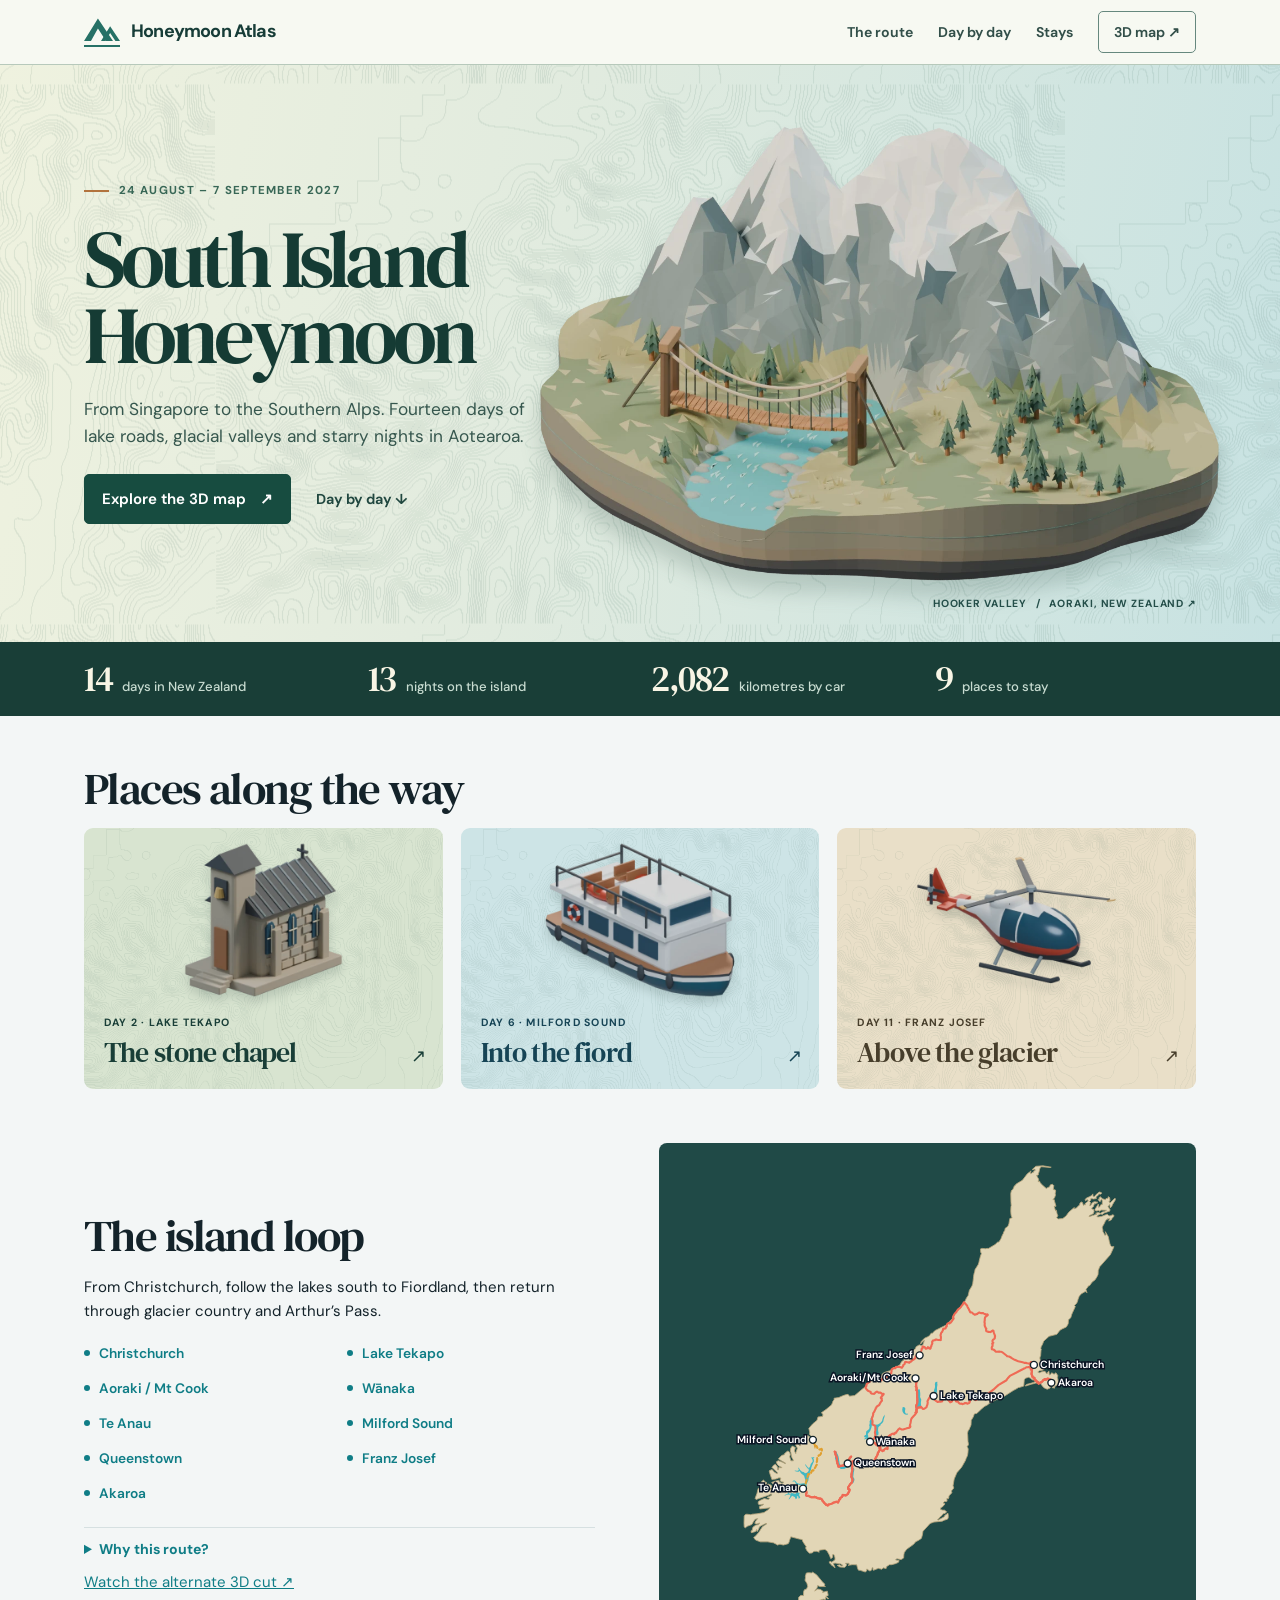
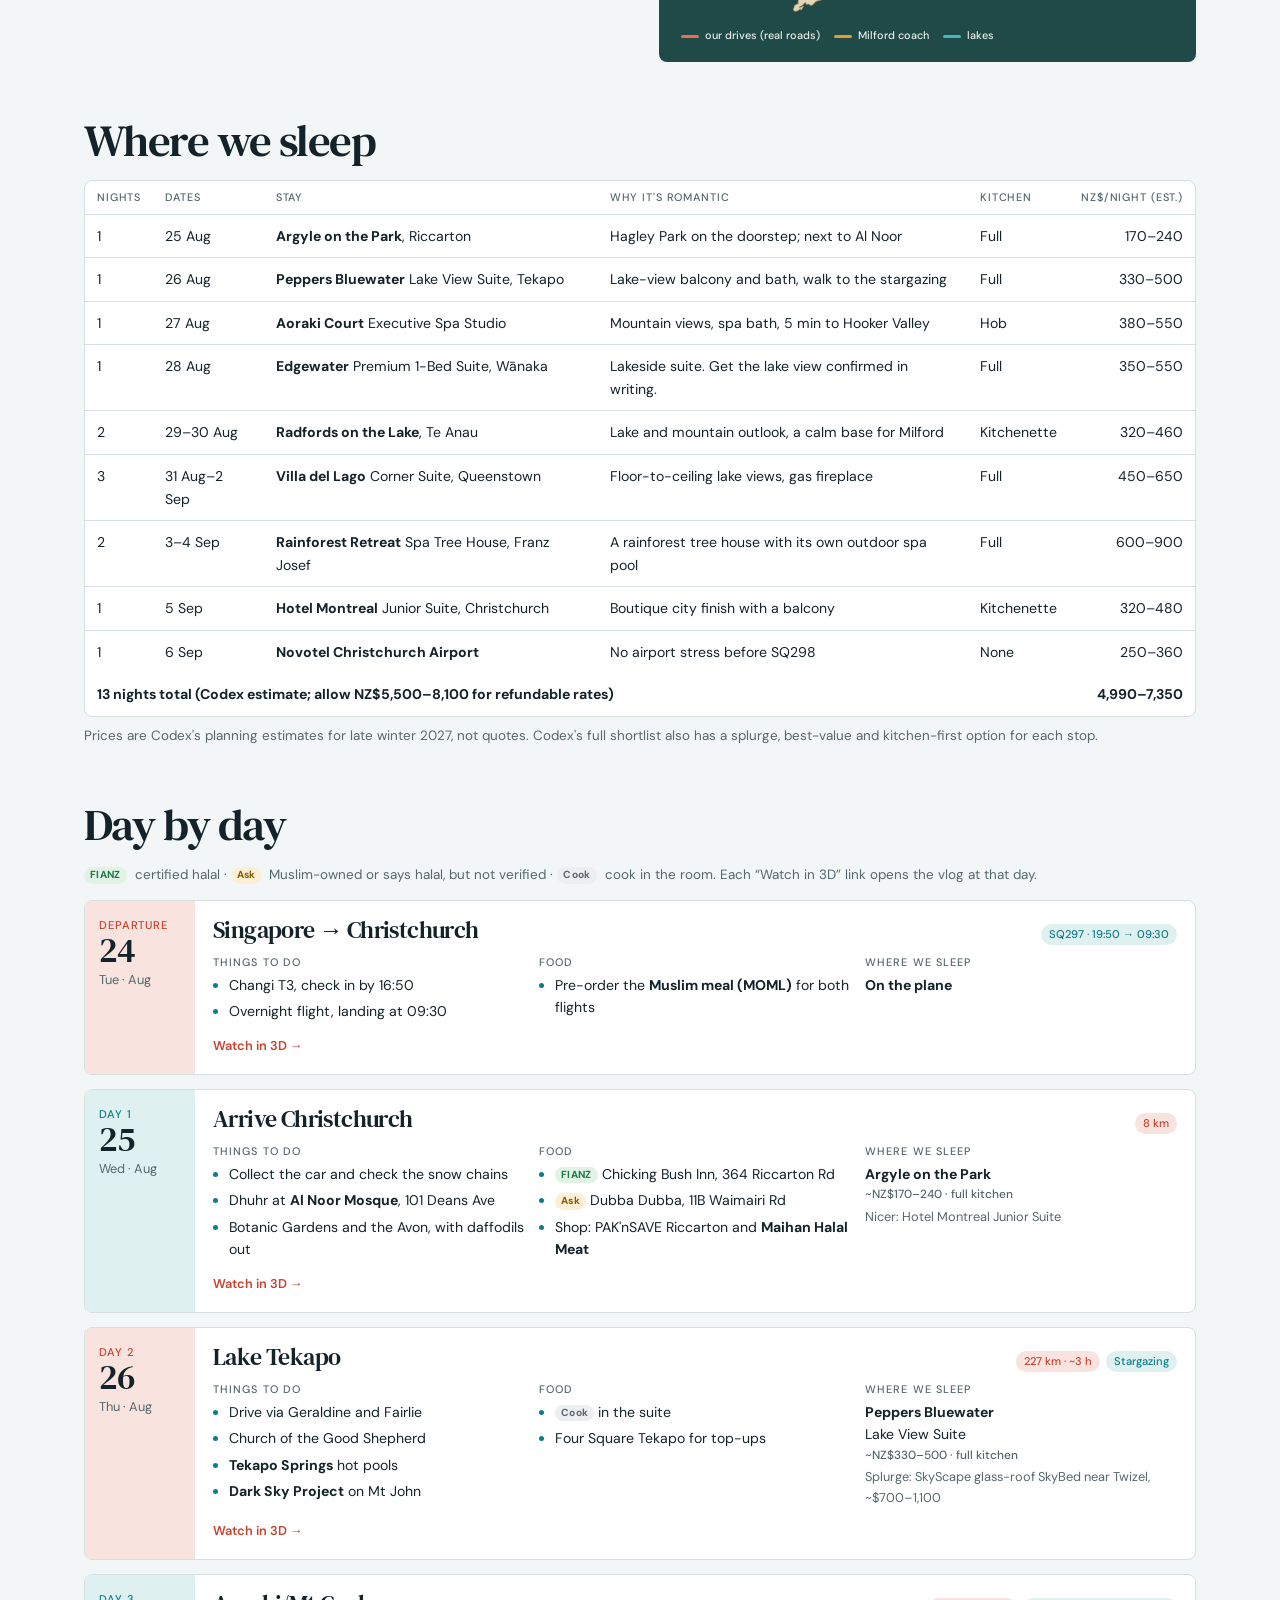
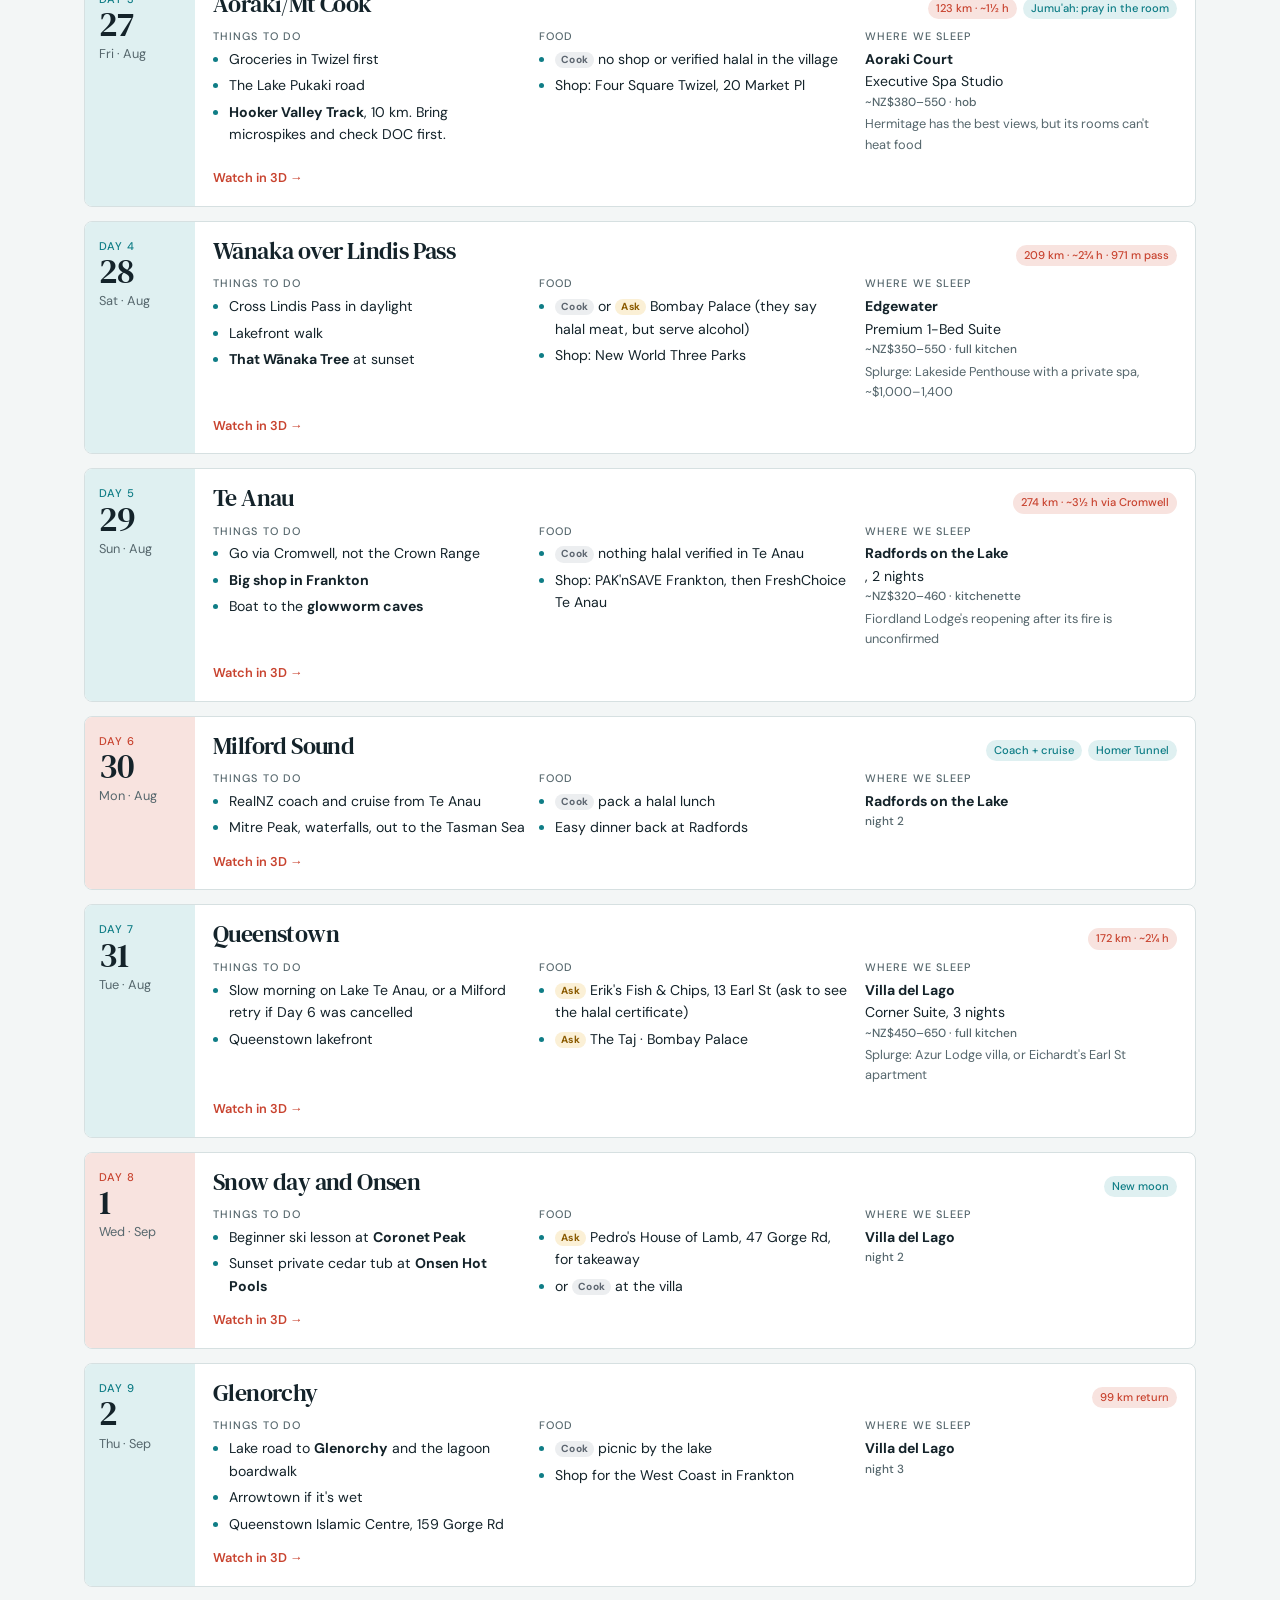
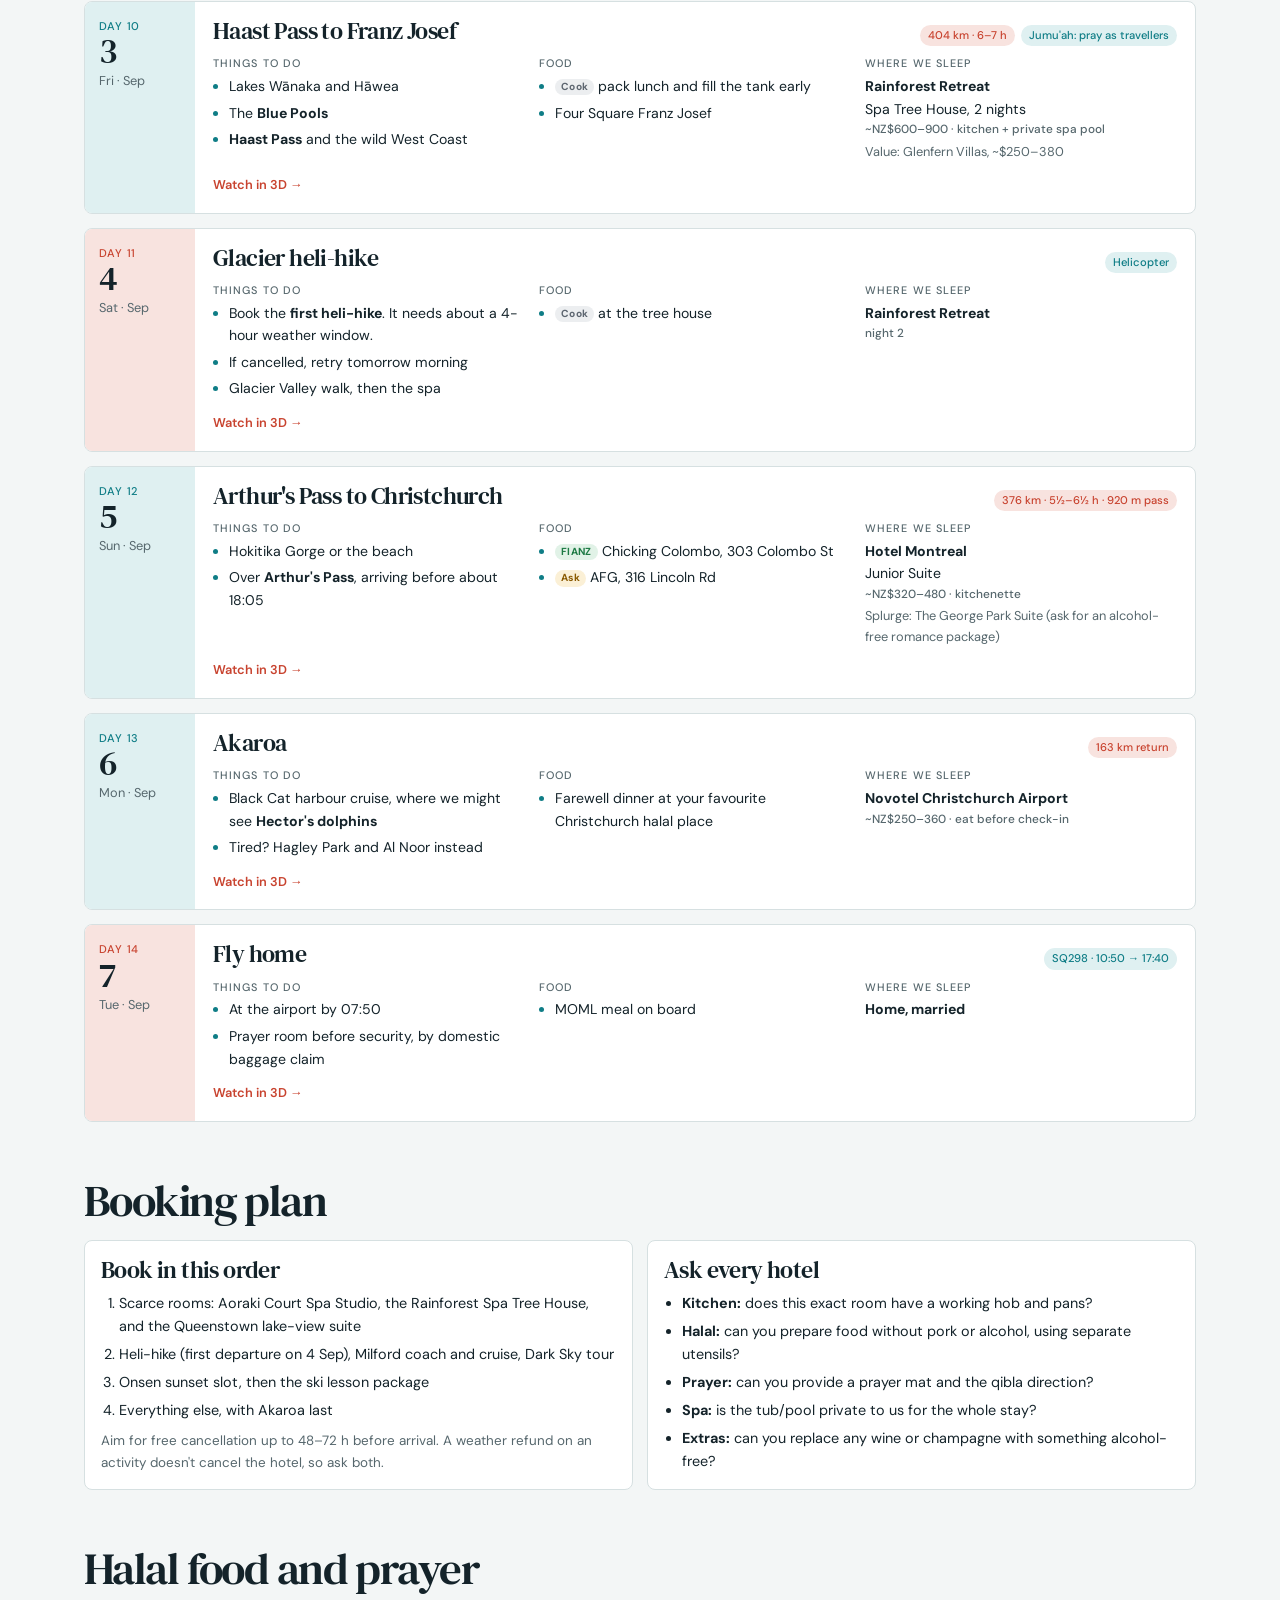
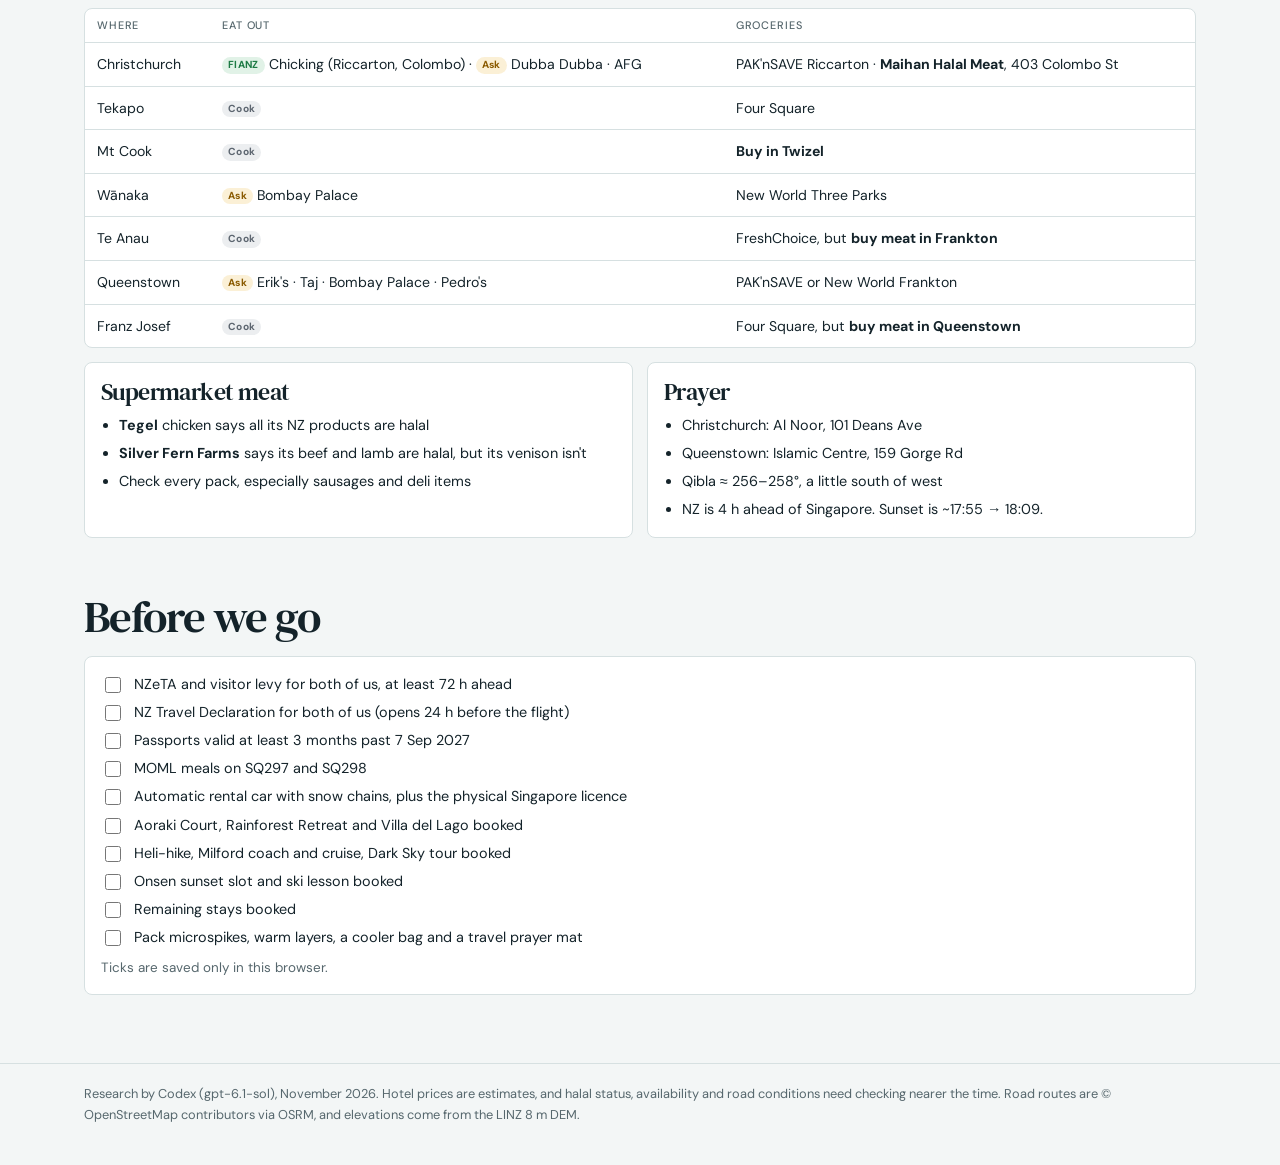
==== commit 4a6b6f5e: "Build a sculpted South Island honeymoon atlas and interactive landmark views" ====
--- a/docs/index.html
+++ b/docs/index.html
@@ -3,10 +3,12 @@
 <head>
 <meta charset="utf-8">
 <meta name="viewport" content="width=device-width,initial-scale=1,viewport-fit=cover">
+<link rel="icon" type="image/webp" href="atlas/valley.webp">
 <style>:root{color-scheme:light;padding-top:env(safe-area-inset-top,0px);padding-bottom:env(safe-area-inset-bottom,0px)}body{margin:0;font:14px system-ui}img{max-width:100%}[hidden]{display:none!important}</style>
 <title>South Island Honeymoon</title>
 <meta name="claude:viewport-fit-sides" content="cover">
-<link rel="stylesheet" href="https://fonts.googleapis.com/css2?family=Bricolage+Grotesque:opsz,wght@12..96,600;12..96,800&family=Inter:wght@400;500;600;700&family=JetBrains+Mono:wght@500&display=swap">
+<meta name="description" content="Explore a fourteen-day South Island honeymoon in a 3D travel atlas, with daily routes, stays and meals.">
+<link rel="stylesheet" href="atlas/type.css">
 <style>
 /* Layout: a night-sky hero (same world as the 3D vlog) with the real-road route map, then a single reading column of day cards (do · eat · sleep), then reference blocks. */
 :root{
@@ -36,24 +38,6 @@
 a:focus-visible,button:focus-visible,input:focus-visible{outline:2px solid var(--lake);outline-offset:2px}
 .eyebrow{font:500 .74rem/1.2 var(--mono);letter-spacing:.12em;text-transform:uppercase}
 
-/* hero: the night sky of the vlog, same in both themes by design */
-.hero{background:radial-gradient(1200px 500px at 70% -10%,#1d3a5a 0%,var(--night) 60%),var(--night);color:var(--star);position:relative;overflow:hidden}
-.hero::before{content:"";position:absolute;inset:0;background-image:radial-gradient(1px 1px at 12% 22%,#fff8 50%,transparent 51%),radial-gradient(1px 1px at 33% 64%,#fff6 50%,transparent 51%),radial-gradient(1.4px 1.4px at 58% 12%,#fff9 50%,transparent 51%),radial-gradient(1px 1px at 81% 40%,#fff7 50%,transparent 51%),radial-gradient(1.2px 1.2px at 91% 78%,#fff6 50%,transparent 51%),radial-gradient(1px 1px at 47% 88%,#fff5 50%,transparent 51%),radial-gradient(1px 1px at 22% 82%,#fff6 50%,transparent 51%);pointer-events:none}
-.hero .wrap{display:grid;grid-template-columns:minmax(0,1.1fr) minmax(0,.9fr);gap:28px;align-items:center;padding-block:44px 40px;position:relative}
-.hero .eyebrow{color:#7fd3da}
-.rec{display:inline-flex;gap:8px;align-items:center;font:500 .72rem/1 var(--mono);letter-spacing:.08em;color:#fff;background:rgba(0,0,0,.35);padding:6px 10px;border-radius:999px;width:max-content;max-width:100%}
-.rec i{width:8px;height:8px;border-radius:50%;background:#ff3b30;box-shadow:0 0 8px #ff3b30}
-.hero h1{font-size:clamp(2.4rem,6.5vw,4.2rem);font-weight:800;letter-spacing:-.02em;color:#fff;margin:14px 0 12px}
-.hero .lede{color:#b9c9cf;max-width:52ch}
-.cta{display:flex;flex-wrap:wrap;gap:10px;margin-top:20px}
-.btn{display:inline-flex;align-items:center;gap:8px;text-decoration:none;font-weight:700;font-size:.92rem;padding:11px 16px;border-radius:12px}
-.btn.primary{background:#ef6a55;color:#fff}
-.btn.ghost{background:rgba(255,255,255,.08);color:#e3ecee;border:1px solid rgba(255,255,255,.18)}
-.stats{display:grid;grid-template-columns:repeat(4,minmax(0,1fr));gap:10px;margin-top:26px}
-.stat{border-top:1px solid rgba(255,255,255,.16);padding-top:8px}
-.stat b{display:block;font:800 1.5rem/1.1 var(--display);color:#fff;font-variant-numeric:tabular-nums}
-.stat span{font:500 .68rem/1.3 var(--mono);color:#9fb6bd;text-transform:uppercase;letter-spacing:.08em}
-.mapcard{background:rgba(255,255,255,.04);border:1px solid rgba(255,255,255,.12);border-radius:18px;padding:10px;min-width:0}
 .routemap{width:100%;height:auto;display:block;max-height:560px}
 .routemap .land{fill:#e2d6b6;stroke:#b8a77e;stroke-width:1.2}
 .routemap .lake{fill:#3fb8c4}
@@ -129,26 +113,40 @@
   .rail .date{font-size:1.4rem}
 }
 </style>
-
-<header class="hero">
-  <div class="wrap">
-    <div>
-      <span class="rec"><i></i>REC · 24 AUG – 7 SEP 2027 · SIN ⇄ CHC</span>
-      <h1>South Island Honeymoon</h1>
-      <p class="lede">Fourteen days from Singapore to Aotearoa and back: a self-drive loop through the Mackenzie stars, the Southern Lakes, Fiordland and the wild West Coast. Every day lists what to do, where to eat halal, and where we sleep.</p>
-      <div class="cta">
-        <a class="btn primary" href="3d/">▶ Watch the trip in 3D</a>
-        <a class="btn ghost" href="claude-cut/">▶ Claude cut (3D)</a>
-        <a class="btn ghost" href="#days">Day by day ↓</a>
-      </div>
-      <div class="stats">
-        <div class="stat"><b>13</b><span>nights in NZ</span></div>
-        <div class="stat"><b>2,082</b><span>km self-drive</span></div>
-        <div class="stat"><b>9</b><span>stays, all but 1 with a kitchen</span></div>
-        <div class="stat"><b>~$5–7k</b><span>NZD stays, est.</span></div>
-      </div>
-    </div>
-    <figure class="mapcard" style="margin:0">
+<link rel="stylesheet" href="atlas/journal.css">
+
+<header class="mast">
+  <div class="wrap"><a class="brand" href="#top"><span class="brand-mark" aria-hidden="true"></span>Honeymoon Atlas</a>
+    <nav aria-label="Trip navigation"><a href="#route">The route</a><a href="#days">Day by day</a><a href="#stays-h">Stays</a><a class="map-nav" href="3d/">3D map ↗</a></nav>
+  </div>
+</header>
+<div class="cover" id="top"><div class="wrap cover-inner">
+  <div class="cover-copy">
+    <span class="trip-date">24 August – 7 September 2027</span>
+    <h1>South Island <span>Honeymoon</span></h1>
+    <p>From Singapore to the Southern Alps. Fourteen days of lake roads, glacial valleys and starry nights in Aotearoa.</p>
+    <div class="cover-actions"><a class="atlas-btn" href="3d/">Explore the 3D map <span aria-hidden="true">↗</span></a><a class="text-link" href="#days">Day by day ↓</a></div>
+  </div>
+  <a class="cover-plate" href="3d/#place-valley" aria-label="Explore the Hooker Valley miniature in 3D">
+    <img src="atlas/valley.webp" width="1320" height="900" style="height:auto" alt="A cutaway of snowy alpine peaks, a turquoise river and a timber swing bridge">
+    <span class="plate-no">Hooker Valley &nbsp; / &nbsp; Aoraki, New Zealand ↗</span>
+  </a>
+</div></div>
+<div class="trip-strip"><div class="wrap">
+  <div class="trip-stat"><b>14</b><span>days in New Zealand</span></div><div class="trip-stat"><b>13</b><span>nights on the island</span></div>
+  <div class="trip-stat"><b>2,082</b><span>kilometres by car</span></div><div class="trip-stat"><b>9</b><span>places to stay</span></div>
+</div></div>
+<main class="wrap">
+<section aria-labelledby="places-h"><h2 id="places-h">Places along the way</h2>
+  <div class="plates"><a class="plate" href="3d/#place-chapel"><img src="atlas/chapel.webp" width="520" height="400" alt="" loading="lazy">
+     <span class="plate-caption"><span class="place-meta">Day 2 · Lake Tekapo</span><b>The stone chapel</b></span></a><a class="plate" href="3d/#place-cruise"><img src="atlas/cruise.webp" width="520" height="400" alt="" loading="lazy">
+     <span class="plate-caption"><span class="place-meta">Day 6 · Milford Sound</span><b>Into the fiord</b></span></a><a class="plate" href="3d/#place-helicopter"><img src="atlas/helicopter.webp" width="520" height="400" alt="" loading="lazy">
+     <span class="plate-caption"><span class="place-meta">Day 11 · Franz Josef</span><b>Above the glacier</b></span></a></div></section>
+<section id="route" class="route-spread" aria-labelledby="route-h"><div>
+  <h2 id="route-h">The island loop</h2>
+  <p>From Christchurch, follow the lakes south to Fiordland, then return through glacier country and Arthur’s Pass.</p>
+  <ol class="route-stops"><li><a href="#trip-day-1">Christchurch</a></li><li><a href="#trip-day-2">Lake Tekapo</a></li><li><a href="#trip-day-3">Aoraki / Mt Cook</a></li><li><a href="#trip-day-4">Wānaka</a></li><li><a href="#trip-day-5">Te Anau</a></li><li><a href="#trip-day-6">Milford Sound</a></li><li><a href="#trip-day-7">Queenstown</a></li><li><a href="#trip-day-10">Franz Josef</a></li><li><a href="#trip-day-13">Akaroa</a></li></ol><details class="route-notes"><summary>Why this route?</summary><p><b>Yes. Keep the route and all 13 nights.</b> Codex compared every stop with the classic alternatives: Pukaki/Twizel stargazing cabins, The Hermitage, a second Wānaka night, a Milford overnight cruise, Glenorchy lodges, Hokitika, Kaikōura, Hanmer Springs and an Akaroa overnight. This loop has the best late-winter scenery and still leaves room to retry Milford and the heli-hike if the weather turns. The one weak spot is four one-night stops at the start. A second night in Wānaka is only worth it if we drop Akaroa.</p></details>
+  <a href="claude-cut/">Watch the alternate 3D cut ↗</a></div><figure class="mapcard" style="margin:0">
       <svg viewBox="0 0 551 662" role="img" aria-labelledby="mapT" class="routemap">
 <title id="mapT">Route map: the honeymoon loop on New Zealand's South Island</title>
 <path class="land" d="M186.2 594.4 L179.0 592.0 L176.3 591.7 L175.3 589.7 L174.9 588.4 L174.3 586.1 L173.9 584.1 L167.8 583.8 L166.1 584.1 L164.4 584.4 L161.3 584.8 L163.0 583.8 L162.7 581.8 L157.6 581.8 L159.3 584.1 L158.6 585.4 L156.6 587.7 L153.2 587.4 L149.4 587.1 L145.7 584.8 L149.4 584.1 L151.1 585.8 L154.2 585.1 L151.1 582.8 L142.6 581.5 L139.9 582.1 L142.3 587.1 L142.6 588.4 L138.5 585.1 L137.2 584.4 L136.8 582.8 L135.1 582.1 L134.4 580.5 L134.1 579.8 L136.8 579.1 L137.5 580.5 L142.3 577.1 L142.6 575.8 L142.3 572.8 L140.9 569.2 L138.9 569.5 L139.2 573.2 L136.5 575.2 L134.4 569.9 L131.0 563.9 L128.0 561.9 L120.1 562.9 L119.5 564.9 L119.8 565.9 L116.4 564.6 L112.3 564.6 L109.6 566.9 L105.8 567.2 L103.5 565.2 L101.8 563.2 L100.1 559.3 L101.4 558.3 L96.3 550.7 L95.3 547.7 L91.2 547.0 L79.0 543.7 L77.9 546.7 L76.9 549.0 L76.6 551.0 L75.2 553.6 L68.1 555.6 L63.3 554.3 L59.6 555.6 L57.9 554.3 L53.8 552.3 L45.6 551.0 L35.1 551.0 L28.2 548.3 L25.5 544.7 L27.9 543.0 L33.0 537.1 L38.1 529.1 L42.9 526.1 L44.6 524.8 L42.9 524.5 L34.4 528.8 L33.0 531.1 L33.0 531.8 L30.6 536.1 L30.3 536.1 L29.6 533.1 L28.6 535.7 L27.2 536.4 L22.1 537.7 L21.8 535.1 L23.1 535.1 L23.5 534.1 L23.8 531.8 L24.5 529.8 L28.2 527.1 L32.7 526.1 L34.4 523.8 L29.9 525.2 L27.2 524.5 L27.9 521.8 L31.3 517.5 L27.6 518.5 L25.2 521.8 L23.1 525.8 L19.4 527.5 L17.0 528.1 L13.3 530.8 L11.9 529.5 L11.6 524.2 L11.9 513.9 L13.6 511.6 L15.7 511.2 L21.4 511.9 L23.5 511.2 L30.3 510.6 L40.2 508.9 L46.6 504.6 L49.0 501.6 L46.3 502.3 L34.4 503.6 L33.7 500.3 L38.8 498.0 L39.8 496.7 L38.5 497.0 L34.0 497.7 L32.3 496.7 L32.0 495.0 L32.3 493.0 L36.1 490.7 L40.8 488.7 L44.9 489.7 L47.0 490.0 L48.3 488.1 L44.6 487.1 L51.1 484.1 L51.4 483.1 L50.7 481.8 L47.0 483.8 L36.4 487.4 L28.9 490.0 L27.6 488.4 L30.3 481.1 L30.6 479.8 L31.0 478.1 L31.7 475.1 L32.3 473.8 L35.7 472.8 L38.1 473.8 L43.6 476.5 L44.6 476.5 L41.9 471.2 L40.8 473.2 L39.5 472.2 L34.7 468.9 L35.7 465.5 L39.8 461.9 L40.5 463.6 L44.6 466.2 L44.2 466.5 L43.2 468.9 L47.0 467.9 L50.7 469.5 L51.4 472.5 L50.4 473.5 L49.0 476.1 L53.4 474.2 L54.5 471.8 L57.9 475.1 L58.9 478.5 L59.6 479.8 L61.6 480.8 L61.6 479.8 L60.9 476.5 L58.2 473.2 L51.4 465.5 L56.5 463.6 L61.3 462.6 L62.6 464.9 L65.3 466.5 L67.7 466.5 L68.7 464.9 L65.0 464.5 L63.6 462.9 L64.0 460.6 L64.7 459.2 L61.9 458.9 L57.2 460.6 L54.5 460.9 L51.7 461.2 L51.1 459.2 L50.0 456.3 L48.3 451.0 L48.0 449.3 L48.3 448.3 L52.1 447.0 L55.1 450.6 L59.2 453.0 L59.9 451.6 L56.2 448.0 L52.8 444.7 L51.7 444.3 L53.8 441.0 L56.8 439.4 L59.6 443.0 L59.9 447.3 L61.3 447.3 L61.6 444.0 L64.7 444.3 L66.4 444.0 L61.6 441.7 L59.2 439.0 L58.2 435.7 L60.9 434.1 L66.4 436.1 L71.1 438.4 L71.1 437.4 L66.7 435.1 L61.3 431.8 L61.6 431.1 L66.0 426.5 L69.8 425.5 L69.4 424.5 L73.9 420.5 L76.2 420.8 L78.3 424.8 L77.3 428.4 L78.3 431.4 L79.0 434.4 L82.7 434.4 L82.0 432.1 L80.3 429.1 L79.0 422.5 L78.3 420.2 L78.6 417.5 L79.0 415.9 L81.0 413.2 L85.4 415.2 L84.7 417.9 L84.1 420.2 L86.1 424.1 L86.4 422.2 L88.5 416.2 L86.1 411.9 L86.1 409.9 L88.5 408.9 L91.6 412.6 L93.3 412.6 L88.5 406.9 L88.5 406.3 L90.5 404.3 L94.3 402.6 L95.3 400.6 L98.7 398.0 L102.4 397.3 L107.9 401.3 L109.9 404.6 L111.6 404.3 L112.0 402.9 L111.3 401.3 L107.5 398.0 L106.2 396.7 L105.8 395.3 L106.2 393.0 L105.8 391.4 L105.2 389.4 L104.8 388.0 L106.5 385.7 L110.6 381.1 L116.7 376.1 L118.1 371.2 L124.6 370.5 L125.2 368.2 L124.2 366.2 L122.9 365.2 L130.0 360.2 L137.5 353.9 L139.2 350.0 L139.5 348.6 L141.2 346.6 L141.2 344.3 L148.0 343.3 L153.8 340.7 L157.6 339.4 L161.3 338.7 L163.4 341.3 L170.9 340.4 L178.7 333.7 L182.8 330.4 L186.5 327.8 L187.2 326.4 L187.5 324.8 L192.0 320.2 L193.3 318.2 L194.7 316.8 L197.1 314.9 L198.8 313.2 L200.5 314.2 L202.5 313.5 L204.5 313.2 L209.3 311.5 L211.0 308.9 L213.7 307.2 L218.8 305.6 L221.9 304.6 L225.3 301.6 L229.0 300.3 L231.1 299.0 L236.2 296.0 L237.6 293.0 L238.9 291.0 L241.6 289.7 L242.0 287.7 L242.3 286.0 L253.6 279.1 L255.6 274.8 L258.0 273.5 L258.7 271.8 L259.3 270.1 L263.8 267.5 L267.2 268.5 L268.9 267.8 L271.3 260.9 L268.2 263.2 L265.8 266.2 L266.1 264.5 L266.8 262.5 L271.3 257.9 L275.3 256.2 L278.7 254.2 L279.8 252.3 L281.1 250.6 L282.8 250.9 L286.2 247.0 L295.8 242.3 L301.9 239.3 L303.2 238.0 L305.3 235.7 L307.7 233.4 L311.8 229.1 L312.1 227.1 L313.1 225.1 L316.9 220.1 L319.6 216.2 L320.6 214.8 L323.3 212.9 L326.4 208.5 L328.8 205.9 L329.8 204.2 L331.8 199.9 L334.2 196.3 L335.6 190.3 L335.9 189.0 L339.7 182.7 L340.0 181.7 L340.3 180.7 L340.7 179.7 L341.4 174.4 L341.7 171.8 L342.0 168.8 L342.4 166.2 L342.7 164.8 L343.1 163.8 L343.7 161.5 L344.1 159.2 L348.5 152.2 L349.5 149.3 L349.9 147.6 L350.2 146.0 L351.2 142.3 L351.9 139.7 L353.3 136.0 L352.6 134.4 L352.3 134.4 L351.9 129.4 L354.3 128.7 L359.1 129.1 L361.1 128.7 L363.5 128.7 L373.0 123.1 L376.4 119.8 L378.5 119.5 L380.5 116.1 L381.5 114.5 L382.2 112.5 L382.9 110.8 L383.6 109.2 L384.9 106.9 L385.3 105.2 L387.0 102.6 L387.3 99.9 L391.4 96.9 L392.8 93.3 L393.8 87.3 L394.1 85.7 L395.5 85.3 L397.5 84.7 L396.2 81.7 L395.8 79.4 L395.5 74.8 L395.8 68.5 L396.2 67.1 L395.8 62.5 L395.5 49.6 L396.5 45.3 L398.2 44.3 L399.6 41.6 L400.6 38.7 L401.9 38.0 L403.3 36.0 L412.2 30.7 L419.3 21.4 L424.7 17.1 L423.7 19.4 L424.4 21.4 L426.1 19.8 L428.8 18.8 L428.5 17.5 L430.9 16.1 L429.8 14.5 L427.5 15.8 L426.4 15.1 L431.6 10.5 L441.8 9.8 L453.7 11.8 L452.3 12.2 L440.7 11.2 L438.7 11.2 L437.0 14.5 L436.7 16.1 L436.0 19.1 L435.0 21.4 L435.3 22.8 L433.9 23.4 L432.6 23.4 L433.6 25.7 L435.6 29.0 L435.0 32.7 L437.0 32.0 L437.7 33.7 L439.7 36.3 L446.5 42.3 L449.9 40.6 L451.3 40.3 L452.3 37.3 L455.4 36.3 L457.4 38.3 L457.1 40.6 L456.7 44.0 L459.8 44.6 L460.1 46.3 L459.8 47.6 L459.5 49.6 L459.8 52.2 L458.4 55.9 L456.1 58.5 L458.1 58.5 L458.4 60.5 L460.5 67.8 L460.1 68.5 L458.4 67.8 L458.1 68.8 L459.5 73.1 L460.1 74.8 L461.2 73.8 L461.8 77.4 L462.2 79.1 L463.2 81.7 L461.5 84.4 L463.9 86.3 L470.3 85.7 L475.1 82.0 L478.9 76.7 L485.0 71.4 L487.0 69.8 L486.3 71.8 L490.1 70.4 L493.8 66.5 L494.9 66.1 L494.5 64.8 L496.6 61.8 L498.6 62.5 L500.0 66.8 L501.3 65.8 L503.0 66.1 L502.3 64.5 L505.4 61.8 L507.1 60.5 L505.7 58.2 L503.0 60.2 L502.7 58.2 L504.4 56.2 L508.5 54.5 L511.9 52.6 L513.6 50.2 L513.9 53.9 L515.6 54.5 L518.3 51.2 L522.8 47.6 L525.8 48.3 L526.2 49.6 L524.5 50.6 L522.1 50.2 L521.1 52.6 L519.0 53.6 L518.3 54.9 L518.7 56.9 L514.6 57.5 L514.3 57.5 L510.9 56.5 L510.5 59.5 L508.8 61.2 L510.2 62.5 L509.8 64.5 L509.1 67.1 L510.9 66.5 L512.6 63.2 L514.9 61.8 L516.6 61.5 L520.7 62.2 L519.0 63.2 L518.0 64.5 L516.0 64.2 L514.9 66.8 L514.6 68.5 L512.6 69.8 L511.9 71.8 L514.9 72.8 L515.3 75.7 L514.3 78.7 L508.8 81.4 L508.1 83.0 L517.0 80.1 L519.7 79.1 L517.7 78.1 L521.1 77.1 L524.8 78.1 L527.2 76.4 L530.6 75.7 L533.3 73.8 L525.1 73.4 L524.1 74.8 L522.8 75.1 L522.4 73.8 L519.4 74.8 L517.0 74.1 L516.6 72.8 L519.4 68.1 L520.4 66.5 L521.1 65.5 L520.7 64.5 L522.1 66.1 L521.7 67.8 L522.1 69.8 L524.1 68.1 L525.1 65.8 L527.2 65.5 L527.2 60.8 L526.8 58.5 L525.5 58.2 L524.1 61.5 L523.1 60.8 L521.1 58.2 L523.1 57.9 L522.4 55.9 L523.4 55.9 L524.1 54.2 L527.5 57.2 L531.6 58.5 L532.6 56.9 L535.4 56.9 L535.7 54.2 L537.7 55.5 L538.4 60.2 L536.7 60.5 L538.1 63.5 L544.9 56.9 L545.9 56.9 L545.9 58.9 L543.5 62.8 L541.8 65.8 L540.5 68.8 L538.4 70.4 L538.1 65.5 L536.7 66.8 L536.0 67.8 L535.4 68.8 L538.4 73.1 L537.7 75.1 L536.4 75.4 L529.9 77.7 L527.2 79.7 L525.1 79.1 L522.4 80.1 L519.7 82.0 L519.4 83.0 L521.4 83.4 L525.8 82.7 L531.3 80.7 L533.3 79.7 L534.3 79.4 L535.7 81.0 L538.1 82.0 L542.8 80.1 L544.2 82.0 L541.1 85.7 L540.5 87.3 L536.4 89.3 L538.1 86.0 L536.7 85.7 L535.0 87.0 L534.7 85.7 L531.6 89.3 L530.2 92.6 L527.9 96.6 L527.2 98.3 L527.5 100.3 L527.9 101.6 L528.2 104.9 L528.9 105.9 L529.9 107.5 L530.2 108.5 L530.9 109.9 L532.3 109.2 L532.6 107.9 L532.0 106.2 L531.6 104.6 L533.3 107.5 L535.7 111.5 L536.4 114.5 L536.7 115.8 L537.4 119.1 L538.1 121.8 L539.1 124.4 L541.1 126.4 L543.9 126.1 L543.5 127.4 L538.8 137.7 L523.4 155.2 L521.4 160.5 L521.1 166.2 L519.4 169.8 L516.6 174.1 L512.6 177.1 L509.1 182.1 L507.1 182.7 L506.1 184.7 L503.7 187.4 L504.7 191.0 L505.4 192.3 L502.7 190.7 L496.6 194.3 L493.8 197.9 L493.2 199.6 L492.5 201.3 L492.1 202.6 L491.8 203.9 L490.4 207.6 L487.0 210.9 L488.4 212.2 L486.0 217.5 L484.6 220.5 L483.3 223.4 L482.6 225.8 L482.3 227.1 L481.6 228.7 L478.5 231.4 L478.2 236.7 L477.8 237.7 L475.5 241.7 L469.3 244.6 L466.3 246.3 L461.8 252.3 L450.6 255.2 L442.8 262.2 L441.1 266.8 L439.4 269.8 L438.7 272.5 L439.4 274.1 L439.0 275.8 L438.4 283.4 L437.7 284.7 L437.3 286.4 L437.7 288.4 L438.0 290.0 L438.7 293.0 L439.0 294.0 L440.1 297.0 L440.7 300.0 L438.7 299.6 L439.0 300.6 L443.5 302.9 L442.8 303.6 L437.0 304.6 L434.3 306.6 L436.7 307.6 L440.1 306.2 L444.8 305.6 L446.2 307.6 L446.5 308.6 L448.2 308.6 L448.6 306.9 L450.3 305.3 L451.0 310.9 L452.7 310.2 L454.4 307.6 L457.8 309.9 L460.5 307.6 L463.2 311.9 L462.5 314.5 L463.9 320.2 L463.5 322.8 L463.2 324.5 L462.5 326.1 L461.5 325.5 L458.8 327.4 L458.1 330.1 L456.7 329.1 L455.7 329.4 L454.7 326.8 L453.3 322.1 L452.7 319.2 L452.0 318.2 L451.0 318.2 L452.0 320.5 L451.3 322.1 L451.0 323.1 L452.3 329.4 L447.9 331.4 L443.8 329.4 L442.4 328.4 L439.0 324.1 L439.4 322.1 L435.6 323.8 L434.6 322.5 L433.6 322.1 L431.6 322.5 L425.1 324.1 L416.6 326.8 L416.6 326.1 L417.9 324.5 L424.4 322.8 L428.1 321.5 L430.2 320.8 L430.5 318.5 L426.1 317.8 L424.1 315.5 L421.0 314.2 L416.6 315.5 L414.9 317.8 L414.2 326.8 L407.7 328.8 L406.7 328.8 L403.6 330.8 L399.2 333.1 L379.5 345.7 L376.1 346.3 L374.7 346.3 L365.2 351.3 L361.8 353.9 L357.4 356.3 L353.3 359.9 L346.5 366.2 L343.7 366.5 L342.7 367.8 L341.7 370.8 L338.6 376.1 L338.3 382.7 L336.9 386.1 L335.2 390.0 L334.2 390.7 L333.2 394.7 L333.5 397.0 L333.9 406.3 L334.6 410.6 L334.2 412.2 L332.5 413.5 L333.5 415.5 L334.2 417.2 L333.9 422.2 L333.5 424.8 L333.2 426.8 L331.2 431.1 L330.5 433.1 L329.8 434.7 L324.7 443.7 L317.9 451.6 L314.5 459.6 L314.1 460.9 L313.8 462.2 L313.5 463.9 L312.4 470.2 L313.5 473.5 L310.0 477.8 L310.4 478.8 L310.7 480.4 L306.3 485.1 L306.6 486.4 L305.6 489.1 L303.6 488.4 L303.6 490.7 L303.9 492.4 L299.5 493.4 L298.1 495.0 L300.9 496.3 L297.5 500.3 L294.7 502.0 L294.4 504.3 L295.4 504.6 L298.1 505.6 L299.5 505.0 L303.2 507.6 L301.2 509.9 L298.1 510.6 L295.8 513.6 L293.4 515.2 L292.7 516.9 L290.3 518.5 L290.7 519.9 L295.1 517.5 L299.8 514.9 L300.5 512.9 L303.6 510.9 L304.9 509.6 L305.3 511.2 L305.6 513.2 L305.3 517.2 L303.9 518.5 L299.5 519.9 L296.8 521.2 L284.9 522.5 L279.4 524.5 L269.2 535.7 L268.9 537.1 L268.2 541.4 L266.8 546.0 L262.4 549.0 L258.7 550.7 L255.6 554.6 L245.7 561.6 L242.3 566.2 L242.0 567.9 L241.6 569.5 L241.3 574.2 L237.6 576.5 L231.4 575.2 L229.7 577.1 L234.8 577.8 L234.5 578.8 L233.8 580.5 L229.4 582.4 L223.9 583.8 L220.9 583.8 L216.5 586.8 L216.1 589.4 L211.7 588.4 L210.0 590.4 L204.9 589.1 L197.7 592.0 L197.1 590.4 L197.4 588.4 L196.0 588.1 L195.4 590.7 L194.3 592.4 L191.6 592.7 L189.9 590.7 L188.2 590.1 L188.2 592.7 L186.5 594.0 Z"/>
@@ -188,18 +186,7 @@
 <circle class="stop" cx="453.9" cy="322.1" r="5"/><text x="462.9" y="326.1" text-anchor="start">Akaroa</text>
 </svg>
       <figcaption class="maplegend"><span><i style="background:#ef6a55"></i>our drives (real roads)</span><span><i style="background:#e0a030"></i>Milford coach</span><span><i style="background:#3fb8c4"></i>lakes</span></figcaption>
-    </figure>
-  </div>
-</header>
-
-<main class="wrap">
-
-<section>
-  <div class="verdict">
-    <span class="eyebrow">Is this the best honeymoon route?</span>
-    <p><b>Yes. Keep the route and all 13 nights.</b> Codex compared every stop with the classic alternatives: Pukaki/Twizel stargazing cabins, The Hermitage, a second Wānaka night, a Milford overnight cruise, Glenorchy lodges, Hokitika, Kaikōura, Hanmer Springs and an Akaroa overnight. This loop has the best late-winter scenery and still leaves room to retry Milford and the heli-hike if the weather turns. The one weak spot is four one-night stops at the start. A second night in Wānaka is only worth it if we drop Akaroa.</p>
-  </div>
-</section>
+    </figure></section>
 
 <section aria-labelledby="stays-h">
   <h2 id="stays-h">Where we sleep</h2>
@@ -228,7 +215,7 @@
   <p class="note" style="margin-bottom:14px"><span class="tag t-ok">FIANZ</span> certified halal · <span class="tag t-warn">Ask</span> Muslim-owned or says halal, but not verified · <span class="tag t-cook">Cook</span> cook in the room. Each “Watch in 3D” link opens the vlog at that day.</p>
   <div class="days">
 
-  <article class="day star">
+  <article class="day star" id="trip-day-0">
     <div class="rail"><span class="n">Departure</span><span class="date">24</span><span class="wd">Tue · Aug</span></div>
     <div class="dbody">
       <div class="dhead"><h3>Singapore → Christchurch</h3><div class="chips"><span class="chip">SQ297 · 19:50 → 09:30</span></div></div>
@@ -241,7 +228,7 @@
     </div>
   </article>
 
-  <article class="day">
+  <article class="day" id="trip-day-1">
     <div class="rail"><span class="n">Day 1</span><span class="date">25</span><span class="wd">Wed · Aug</span></div>
     <div class="dbody">
       <div class="dhead"><h3>Arrive Christchurch</h3><div class="chips"><span class="chip drive">8 km</span></div></div>
@@ -254,7 +241,7 @@
     </div>
   </article>
 
-  <article class="day star">
+  <article class="day star" id="trip-day-2">
     <div class="rail"><span class="n">Day 2</span><span class="date">26</span><span class="wd">Thu · Aug</span></div>
     <div class="dbody">
       <div class="dhead"><h3>Lake Tekapo</h3><div class="chips"><span class="chip drive">227 km · ~3 h</span><span class="chip">Stargazing</span></div></div>
@@ -267,7 +254,7 @@
     </div>
   </article>
 
-  <article class="day">
+  <article class="day" id="trip-day-3">
     <div class="rail"><span class="n">Day 3</span><span class="date">27</span><span class="wd">Fri · Aug</span></div>
     <div class="dbody">
       <div class="dhead"><h3>Aoraki/Mt Cook</h3><div class="chips"><span class="chip drive">123 km · ~1½ h</span><span class="chip">Jumu'ah: pray in the room</span></div></div>
@@ -280,7 +267,7 @@
     </div>
   </article>
 
-  <article class="day">
+  <article class="day" id="trip-day-4">
     <div class="rail"><span class="n">Day 4</span><span class="date">28</span><span class="wd">Sat · Aug</span></div>
     <div class="dbody">
       <div class="dhead"><h3>Wānaka over Lindis Pass</h3><div class="chips"><span class="chip drive">209 km · ~2¾ h · 971 m pass</span></div></div>
@@ -293,7 +280,7 @@
     </div>
   </article>
 
-  <article class="day">
+  <article class="day" id="trip-day-5">
     <div class="rail"><span class="n">Day 5</span><span class="date">29</span><span class="wd">Sun · Aug</span></div>
     <div class="dbody">
       <div class="dhead"><h3>Te Anau</h3><div class="chips"><span class="chip drive">274 km · ~3½ h via Cromwell</span></div></div>
@@ -306,7 +293,7 @@
     </div>
   </article>
 
-  <article class="day star">
+  <article class="day star" id="trip-day-6">
     <div class="rail"><span class="n">Day 6</span><span class="date">30</span><span class="wd">Mon · Aug</span></div>
     <div class="dbody">
       <div class="dhead"><h3>Milford Sound</h3><div class="chips"><span class="chip">Coach + cruise</span><span class="chip">Homer Tunnel</span></div></div>
@@ -319,7 +306,7 @@
     </div>
   </article>
 
-  <article class="day">
+  <article class="day" id="trip-day-7">
     <div class="rail"><span class="n">Day 7</span><span class="date">31</span><span class="wd">Tue · Aug</span></div>
     <div class="dbody">
       <div class="dhead"><h3>Queenstown</h3><div class="chips"><span class="chip drive">172 km · ~2¼ h</span></div></div>
@@ -332,7 +319,7 @@
     </div>
   </article>
 
-  <article class="day star">
+  <article class="day star" id="trip-day-8">
     <div class="rail"><span class="n">Day 8</span><span class="date">1</span><span class="wd">Wed · Sep</span></div>
     <div class="dbody">
       <div class="dhead"><h3>Snow day and Onsen</h3><div class="chips"><span class="chip">New moon</span></div></div>
@@ -345,7 +332,7 @@
     </div>
   </article>
 
-  <article class="day">
+  <article class="day" id="trip-day-9">
     <div class="rail"><span class="n">Day 9</span><span class="date">2</span><span class="wd">Thu · Sep</span></div>
     <div class="dbody">
       <div class="dhead"><h3>Glenorchy</h3><div class="chips"><span class="chip drive">99 km return</span></div></div>
@@ -358,7 +345,7 @@
     </div>
   </article>
 
-  <article class="day">
+  <article class="day" id="trip-day-10">
     <div class="rail"><span class="n">Day 10</span><span class="date">3</span><span class="wd">Fri · Sep</span></div>
     <div class="dbody">
       <div class="dhead"><h3>Haast Pass to Franz Josef</h3><div class="chips"><span class="chip drive">404 km · 6–7 h</span><span class="chip">Jumu'ah: pray as travellers</span></div></div>
@@ -371,7 +358,7 @@
     </div>
   </article>
 
-  <article class="day star">
+  <article class="day star" id="trip-day-11">
     <div class="rail"><span class="n">Day 11</span><span class="date">4</span><span class="wd">Sat · Sep</span></div>
     <div class="dbody">
       <div class="dhead"><h3>Glacier heli-hike</h3><div class="chips"><span class="chip">Helicopter</span></div></div>
@@ -384,7 +371,7 @@
     </div>
   </article>
 
-  <article class="day">
+  <article class="day" id="trip-day-12">
     <div class="rail"><span class="n">Day 12</span><span class="date">5</span><span class="wd">Sun · Sep</span></div>
     <div class="dbody">
       <div class="dhead"><h3>Arthur's Pass to Christchurch</h3><div class="chips"><span class="chip drive">376 km · 5½–6½ h · 920 m pass</span></div></div>
@@ -397,7 +384,7 @@
     </div>
   </article>
 
-  <article class="day">
+  <article class="day" id="trip-day-13">
     <div class="rail"><span class="n">Day 13</span><span class="date">6</span><span class="wd">Mon · Sep</span></div>
     <div class="dbody">
       <div class="dhead"><h3>Akaroa</h3><div class="chips"><span class="chip drive">163 km return</span></div></div>
@@ -410,7 +397,7 @@
     </div>
   </article>
 
-  <article class="day star">
+  <article class="day star" id="trip-day-14">
     <div class="rail"><span class="n">Day 14</span><span class="date">7</span><span class="wd">Tue · Sep</span></div>
     <div class="dbody">
       <div class="dhead"><h3>Fly home</h3><div class="chips"><span class="chip">SQ298 · 10:50 → 17:40</span></div></div>
--- a/docs/atlas/type.css
+++ b/docs/atlas/type.css
@@ -0,0 +1,3 @@
+@font-face{font-family:"DM Serif Text";font-style:normal;font-weight:400;font-display:swap;src:url("fonts/dm-serif-text-latin-400-normal.woff2") format("woff2")}
+@font-face{font-family:"DM Sans";font-style:normal;font-weight:100 1000;font-display:swap;src:url("fonts/dm-sans-latin-wght-normal.woff2") format("woff2")}
+:root{--atlas-serif:"DM Serif Text",Georgia,serif;--atlas-sans:"DM Sans","Segoe UI",sans-serif}
--- a/docs/atlas/journal.css
+++ b/docs/atlas/journal.css
@@ -0,0 +1,87 @@
+*{box-sizing:border-box}
+:root{--display:var(--atlas-serif);--body:var(--atlas-sans);--mono:var(--atlas-sans)}
+body{margin:0;font-family:var(--body)}
+.wrap{max-width:1240px;padding-inline:clamp(20px,5vw,78px)}
+h2,h3,.rail .date{font-weight:400}
+h2{font-size:clamp(2rem,3.5vw,3.25rem);letter-spacing:-.035em}
+h3{font-size:1.5rem;letter-spacing:-.025em}
+section[id],article[id],h2[id]{scroll-margin-top:24px}
+.mast{color:#173d38;background:#f7f9f2;border-bottom:1px solid #b7c9bb}
+.mast .wrap{display:flex;align-items:center;gap:28px;min-height:64px}
+.brand{display:inline-flex;gap:11px;align-items:center;margin-right:auto;font:bold 18px/1.1 var(--body);color:inherit;text-decoration:none;letter-spacing:-.045em}
+.brand-mark{position:relative;display:block;width:36px;height:30px;flex:none;border-bottom:2px solid #267166}
+.brand-mark::before,.brand-mark::after{content:"";position:absolute;background:#267166;clip-path:polygon(0 100%,48% 2%,100% 100%,76% 100%,48% 46%,24% 100%);width:29px;height:23px;bottom:4px}
+.brand-mark::after{right:0;width:19px;height:15px}
+.mast nav{display:flex;align-items:center;gap:25px}
+.mast nav a{color:#324f49;text-decoration:none;font-size:.88rem;font-weight:650}
+.mast nav a:hover,.text-link:hover{text-decoration:underline;text-underline-offset:4px}
+.mast .map-nav{padding:9px 15px;border:1px solid #66887e;border-radius:5px}
+.cover{isolation:isolate;position:relative;overflow:hidden;background:linear-gradient(100deg,#eff2df 0%,#e1ebdf 43%,#c7e2e2 100%);color:#153b34}
+.cover::before,.plate::before{content:"";position:absolute;inset:0;background:url("contours.png") center / 850px 540px;opacity:.42;pointer-events:none}
+.cover-inner{display:grid;grid-template-columns:.86fr 1.14fr;align-items:center;position:relative;min-height:clamp(445px,40vw,600px);padding-block:40px}
+.cover-copy{z-index:2}
+.trip-date,.plate-no,.place-meta,.legend-title{font:700 .72rem/1.4 var(--body);letter-spacing:.115em;text-transform:uppercase}
+.trip-date{display:flex;align-items:center;gap:10px;color:#386756}
+.trip-date::before{content:"";width:25px;height:2px;background:#b2733d}
+.cover h1{font:400 clamp(4.05rem,6.3vw,6.1rem)/.95 var(--display);letter-spacing:-.06em;margin:22px 0}
+.cover h1 span{display:block}
+.cover-copy p{font-size:clamp(1rem,1.35vw,1.14rem);line-height:1.55;max-width:37ch;color:#36574e}
+.cover-actions{display:flex;align-items:center;gap:25px;flex-wrap:wrap;margin-top:25px}
+.atlas-btn{display:inline-flex;align-items:center;gap:14px;text-decoration:none;background:#174c40;color:white;border:1px solid #174c40;border-radius:5px;font-weight:650;padding:12px 17px}
+.atlas-btn:hover{background:#226653}
+.text-link{font-weight:650;font-size:.9rem;text-decoration:none;color:#20473f}
+.plate{position:relative;display:block;text-decoration:none;color:inherit}
+.cover-plate{position:relative;display:grid;min-width:0;text-decoration:none;color:#244e49;align-self:stretch;align-content:center}
+.cover-plate img{position:relative;width:115%;max-width:none;justify-self:center;filter:drop-shadow(0 17px 10px rgba(42,69,61,.2));transition:transform .28s ease}
+.cover-plate:hover img{transform:translateY(-4px)}
+.plate-no{position:absolute;right:0;bottom:-10px;font-size:.65rem;text-align:right;letter-spacing:.085em}
+.trip-strip{background:#193e37;color:#f8f5e5}
+.trip-strip .wrap{display:grid;grid-template-columns:repeat(4,1fr);padding-block:19px;gap:22px}
+.trip-stat{display:flex;gap:10px;align-items:baseline}
+.trip-stat b{font:400 clamp(1.65rem,2.8vw,2.35rem)/1 var(--display);letter-spacing:-.04em;white-space:nowrap}
+.trip-stat span{font:500 .82rem/1.2 var(--body);color:#c8dcd1}
+main.wrap{padding-block:48px 68px}
+main section+section{margin-top:54px}
+.plates{display:grid;grid-template-columns:repeat(3,minmax(0,1fr));gap:18px}
+.plate{background:#d8e4d0;border-radius:9px;overflow:hidden;color:#193e37;isolation:isolate}
+.plate:nth-child(2){background:#cde4e6;color:#164455}
+.plate:nth-child(3){background:#e9dfc8;color:#473e2b}
+.plate::before{opacity:.33;background-size:510px auto}
+.plate img{width:100%;height:clamp(115px,14vw,175px);object-fit:contain;display:block;position:relative;padding:10px 12px 1px;filter:drop-shadow(0 7px 5px #273b352a);transition:transform .2s ease}
+.plate:hover img{transform:translateY(-3px)}
+.plate-caption{display:block;position:relative;padding:6px 20px 18px}
+.plate-caption b{display:block;font:400 clamp(1.25rem,2.2vw,1.85rem)/1.15 var(--display);letter-spacing:-.03em;margin:3px 0}
+.plate-caption::after{content:"↗";position:absolute;right:17px;bottom:19px;font-size:1.1rem}
+.place-meta{font-size:.66rem}
+.route-spread{display:grid;grid-template-columns:1fr 1.05fr;gap:clamp(20px,5vw,70px);align-items:center}
+.mapcard{background:#204a47;border:0;padding:16px;border-radius:8px;max-width:none}
+.routemap{max-height:460px}
+.maplegend{line-height:1.5;color:#e5eee8}
+.route-stops{list-style:none;padding:0;margin:14px 0 18px;display:grid;grid-template-columns:1fr 1fr;gap:3px 14px}
+.route-stops a{display:inline-flex;align-items:center;gap:9px;text-decoration:none;font-weight:600;font-size:.86rem;padding:5px 0}
+.route-stops a::before{content:"";width:6px;height:6px;border-radius:100%;background:var(--lake)}
+.route-notes{border-top:1px solid var(--line);font-size:.88rem;line-height:1.6;padding:10px 0}
+.route-notes summary{cursor:pointer;font-weight:700;color:var(--lake)}
+.route-notes p{margin-top:8px}
+.day{border-radius:8px}.panel,.tablewrap{border-radius:8px}
+.day .rail{padding-top:19px}.day .date{font-size:2.2rem}.dhead{gap:8px}
+.day .watch{padding-block:5px}
+@media(prefers-reduced-motion:reduce){.cover-plate img,.plate img{transition:none}}
+@media(max-width:760px){
+ .mast .wrap{min-height:55px;gap:12px}.mast nav{gap:13px}.mast nav a:not(.map-nav){display:none}
+ .cover-inner{grid-template-columns:1fr;min-height:auto;padding-block:29px 15px}
+ .cover h1{font-size:clamp(3.45rem,10vw,5rem);margin:14px 0}.cover h1 span{display:inline}
+ .cover-copy p{max-width:45ch}.cover-actions{margin-top:16px;gap:18px}
+ .cover-plate{width:min(100%,530px);margin:7px auto 0}.cover-plate img{width:100%;max-height:340px;object-fit:contain}
+ .plate-no{position:static;font-size:.6rem;margin-top:-4px}.trip-strip .wrap{gap:12px;padding-block:14px}
+ .trip-stat{flex-direction:column;gap:4px}.trip-stat span{font-size:.72rem}
+ .route-spread{grid-template-columns:1fr}.plates{gap:9px}.plate-caption{padding:8px 10px 12px}.plate-caption::after{display:none}
+ main.wrap{padding-block:32px 48px}main section+section{margin-top:38px}
+}
+@media(max-width:520px){
+ .plates{grid-template-columns:1fr}
+ .plate{display:flex;flex-direction:row-reverse;align-items:center;justify-content:space-between;min-height:115px}
+ .plate img{width:47%;height:111px;padding:6px 12px}.plate-caption{padding:16px 0 16px 17px}
+ .plate-caption b{font-size:1.45rem}.trip-stat b{font-size:1.56rem}.trip-stat span{font-size:.68rem}
+ .grid2{grid-template-columns:minmax(0,1fr)}.route-stops{column-gap:8px}
+}
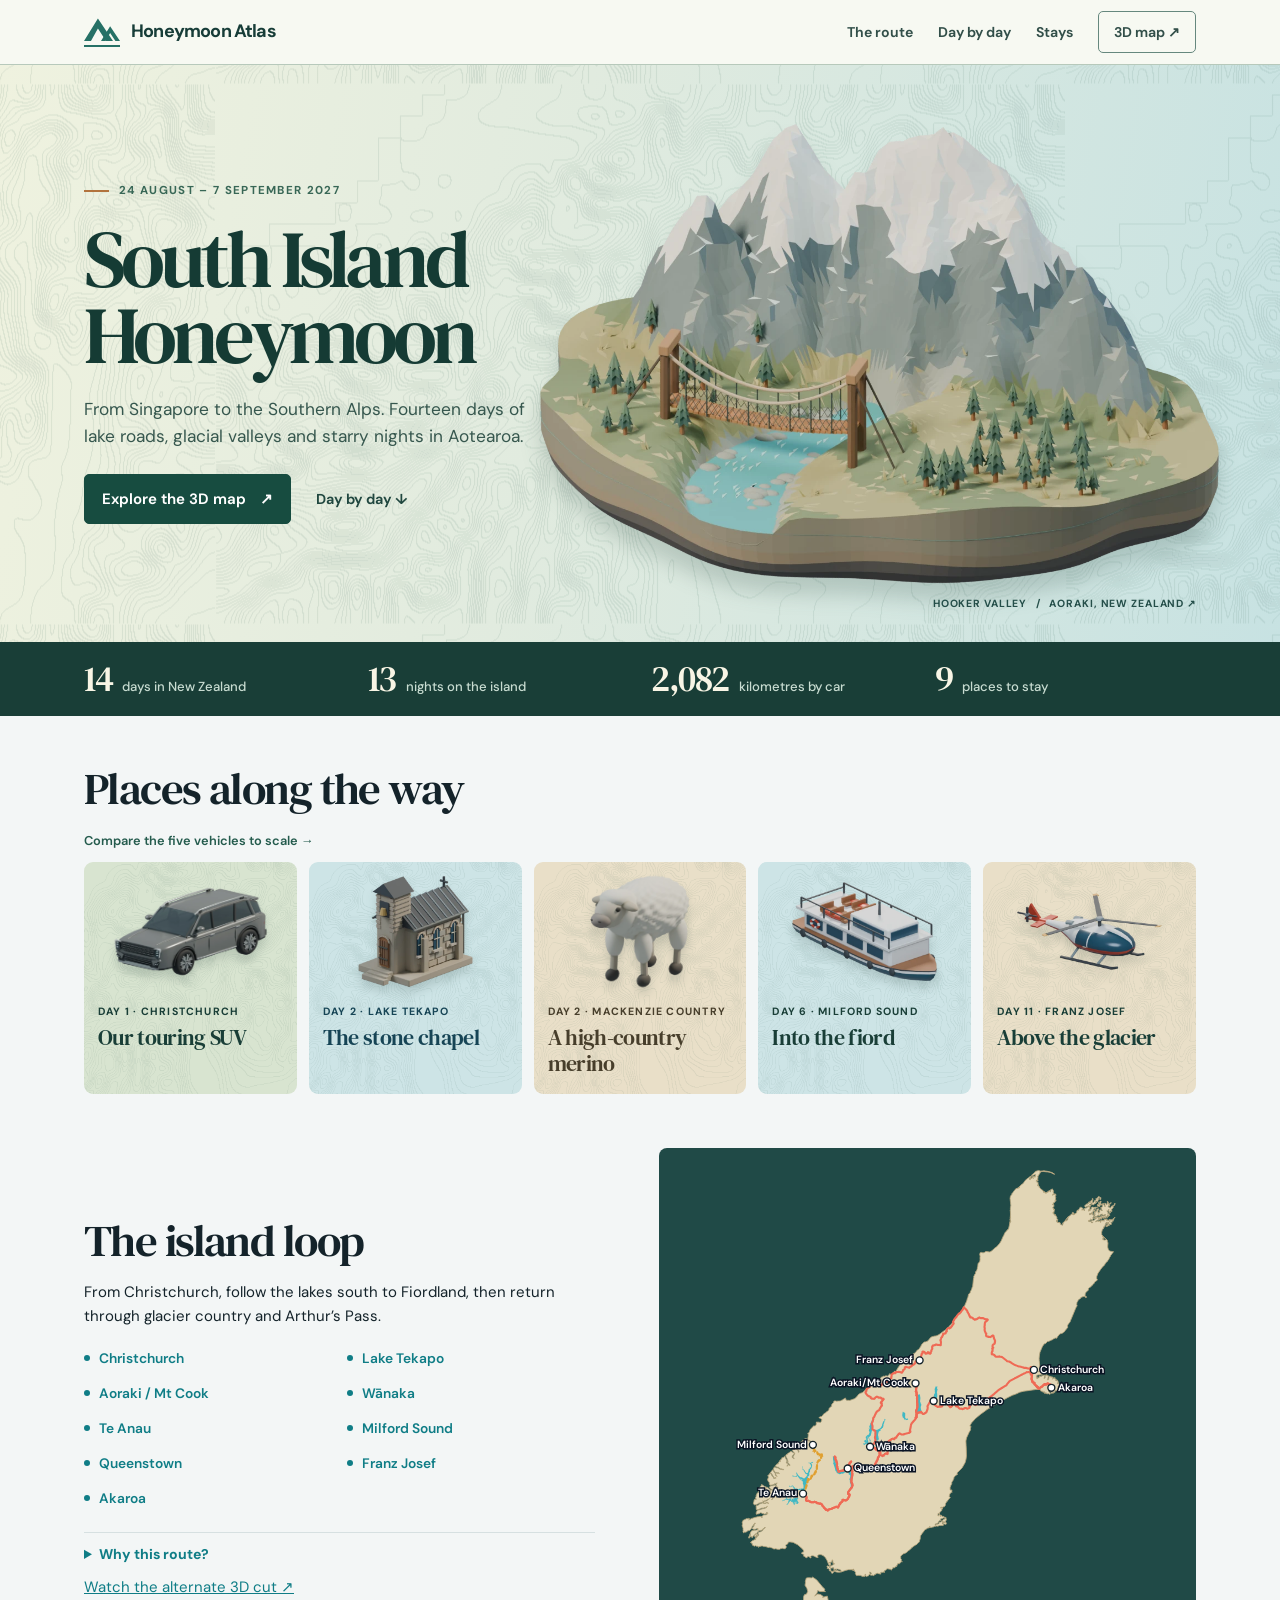
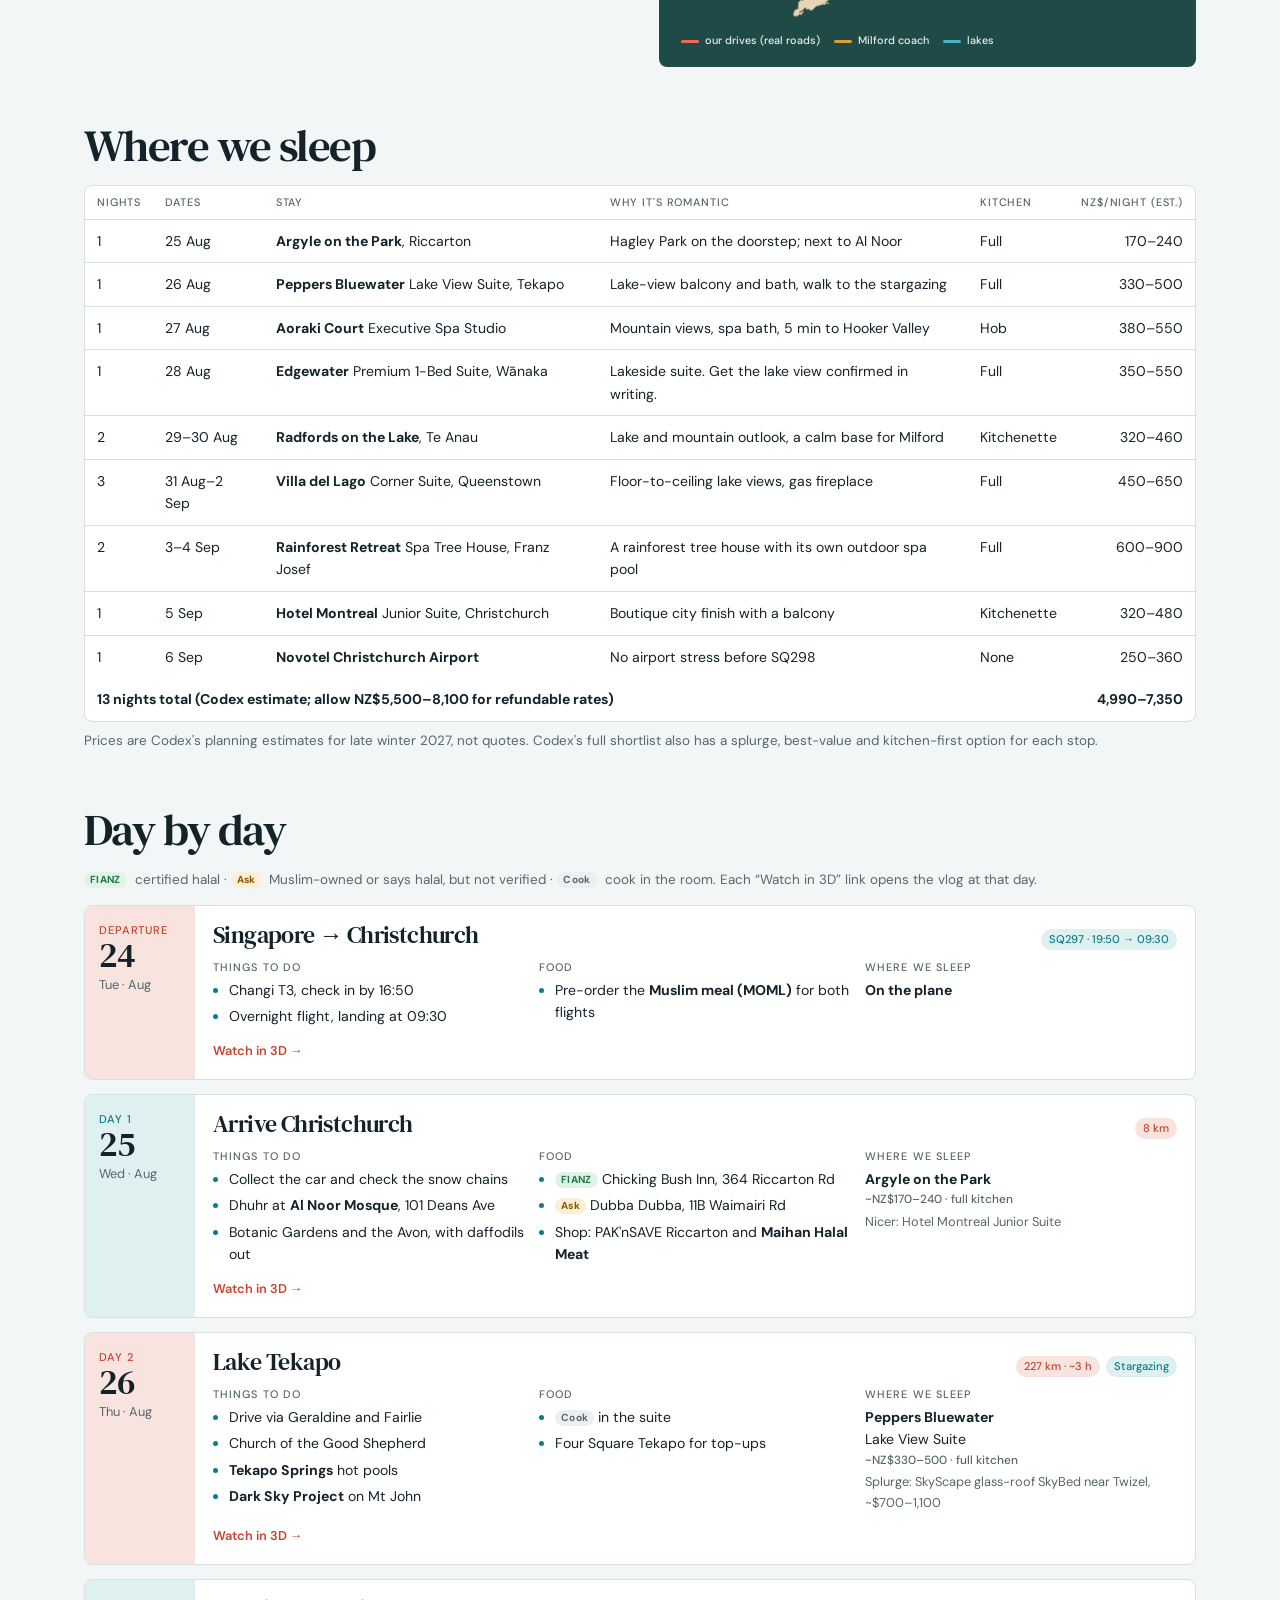
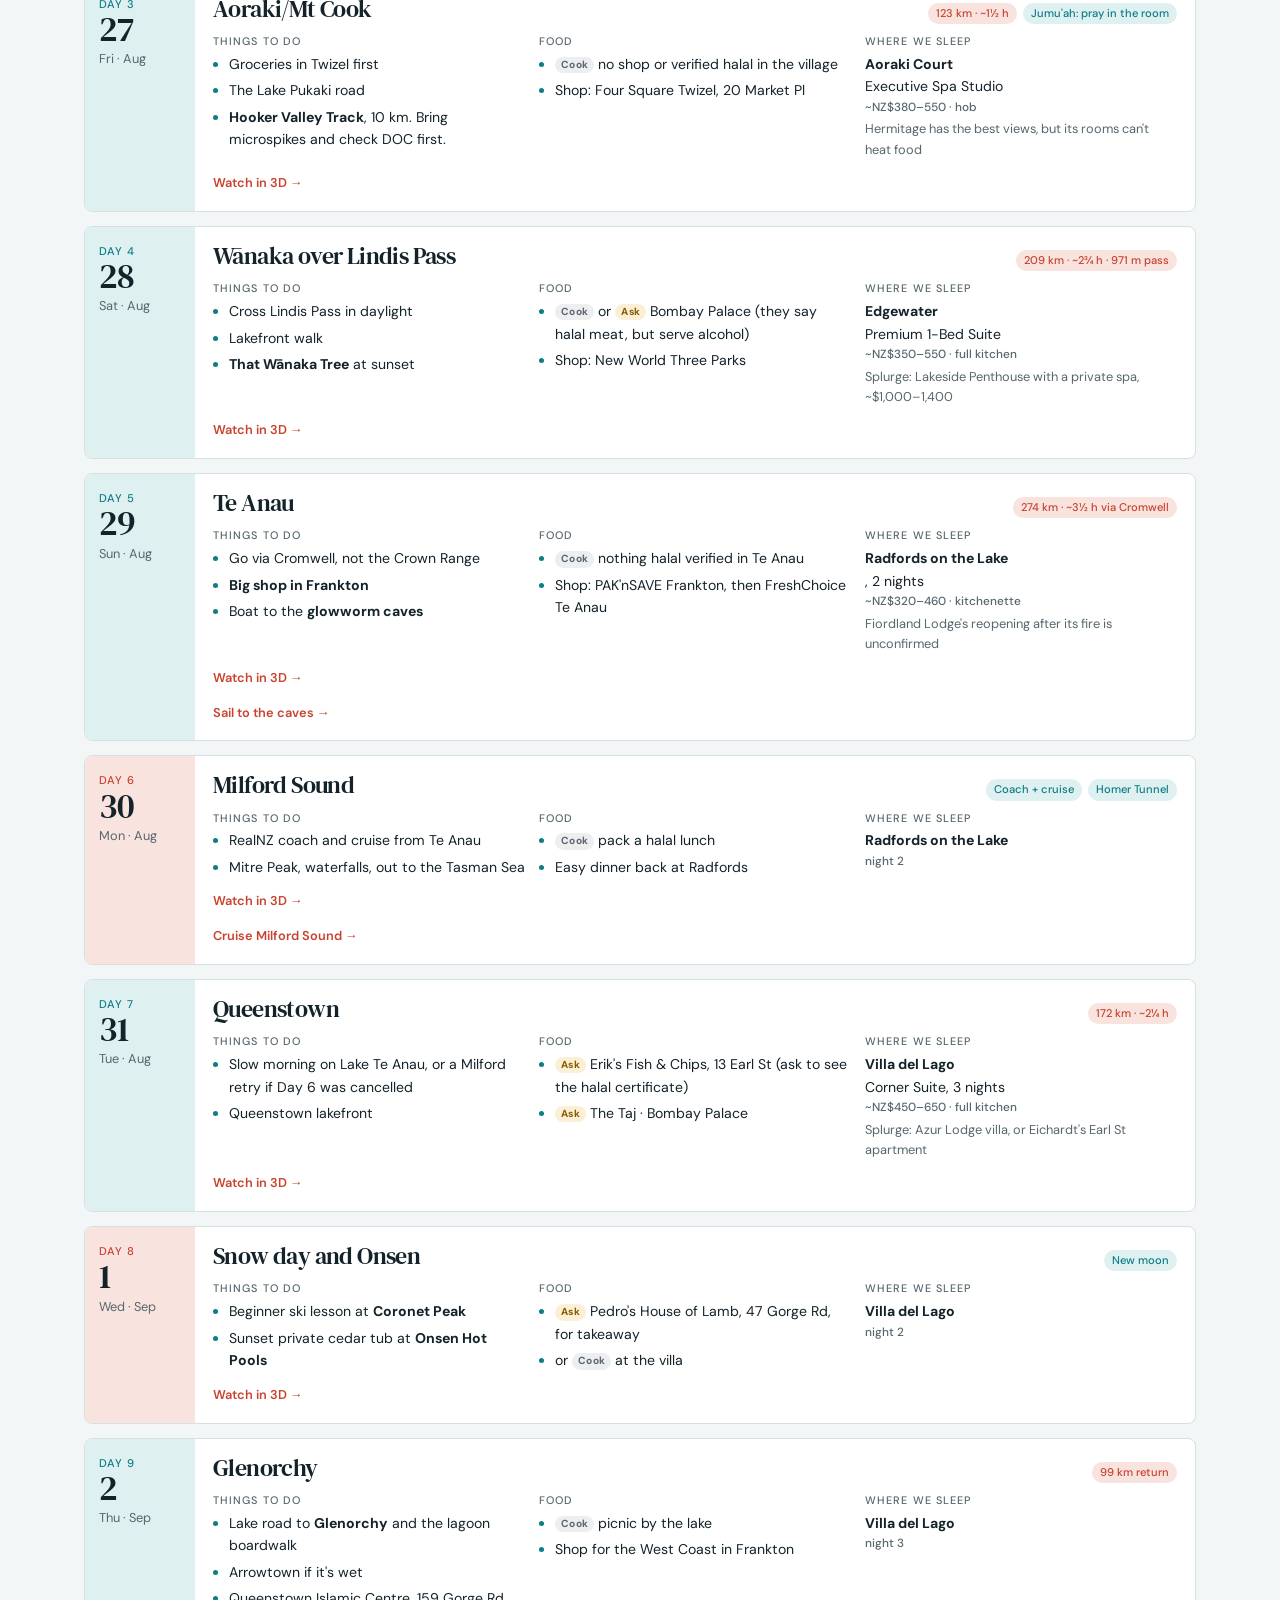
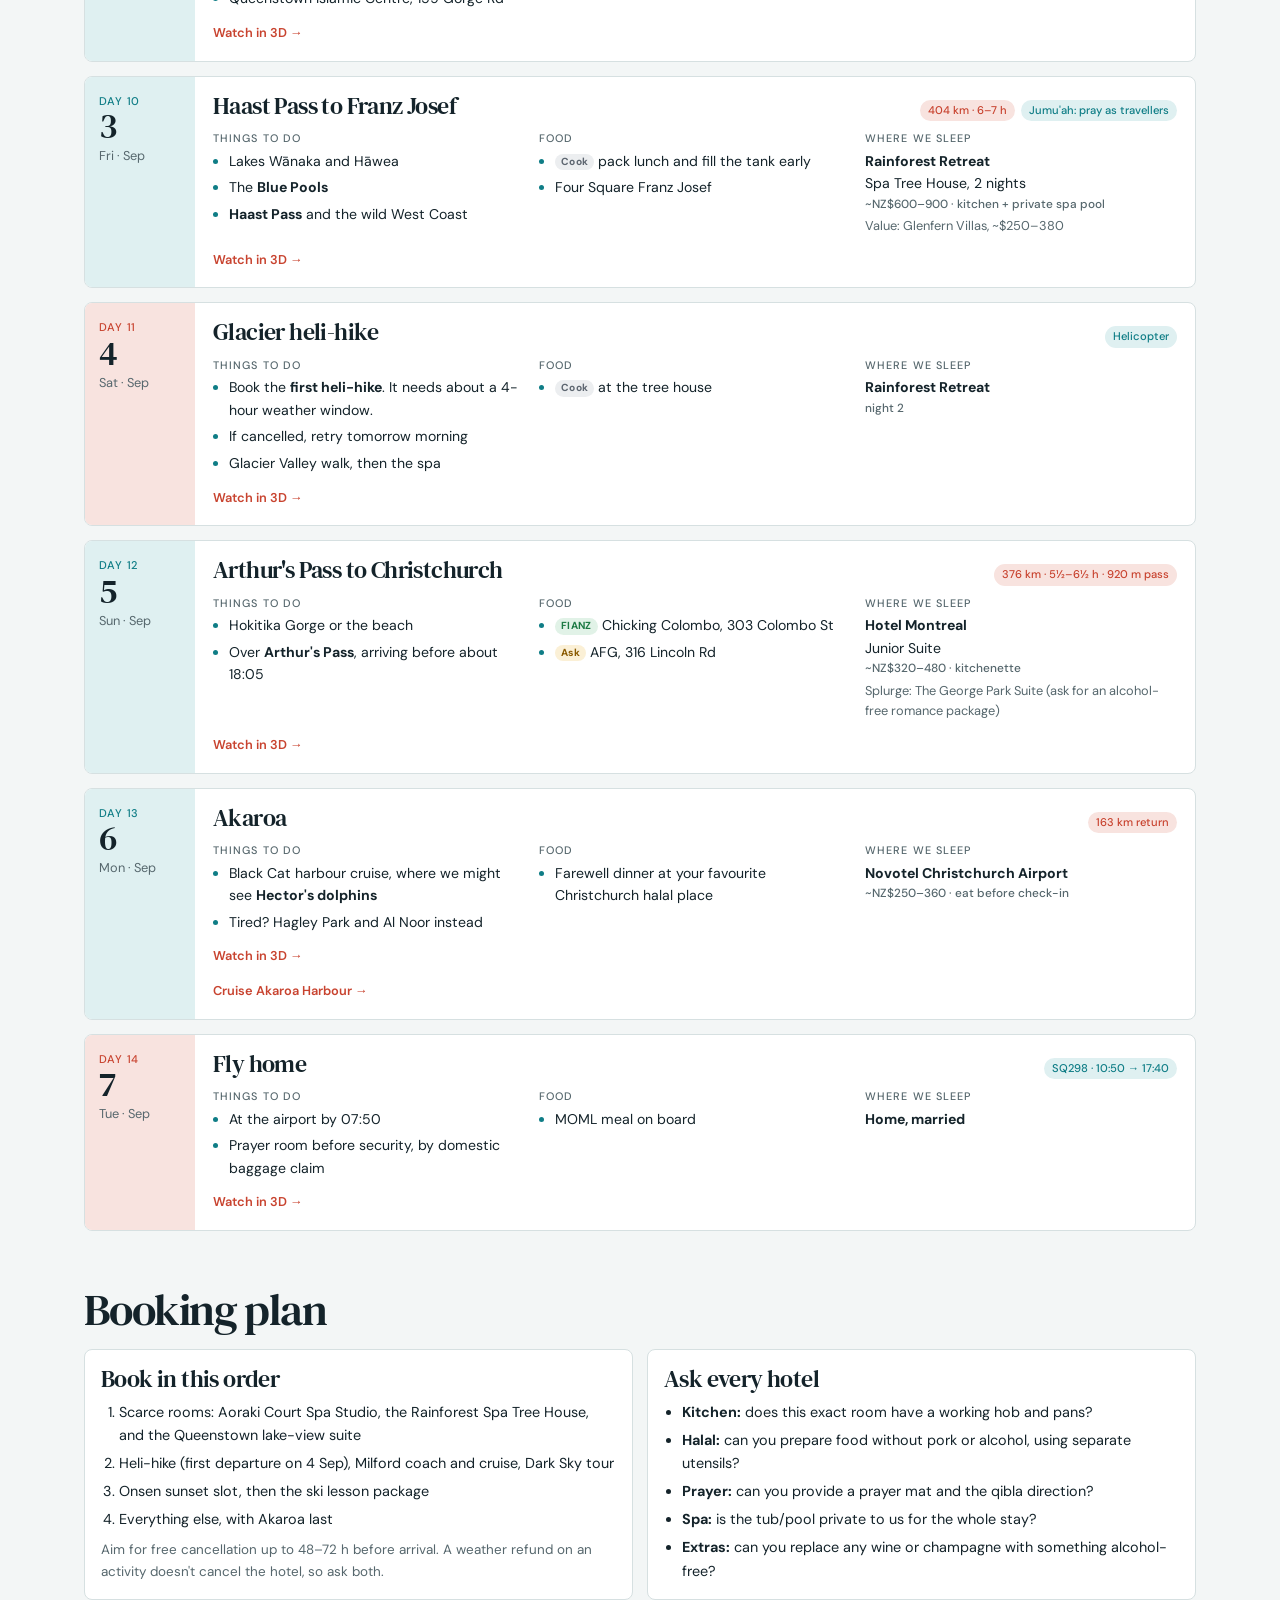
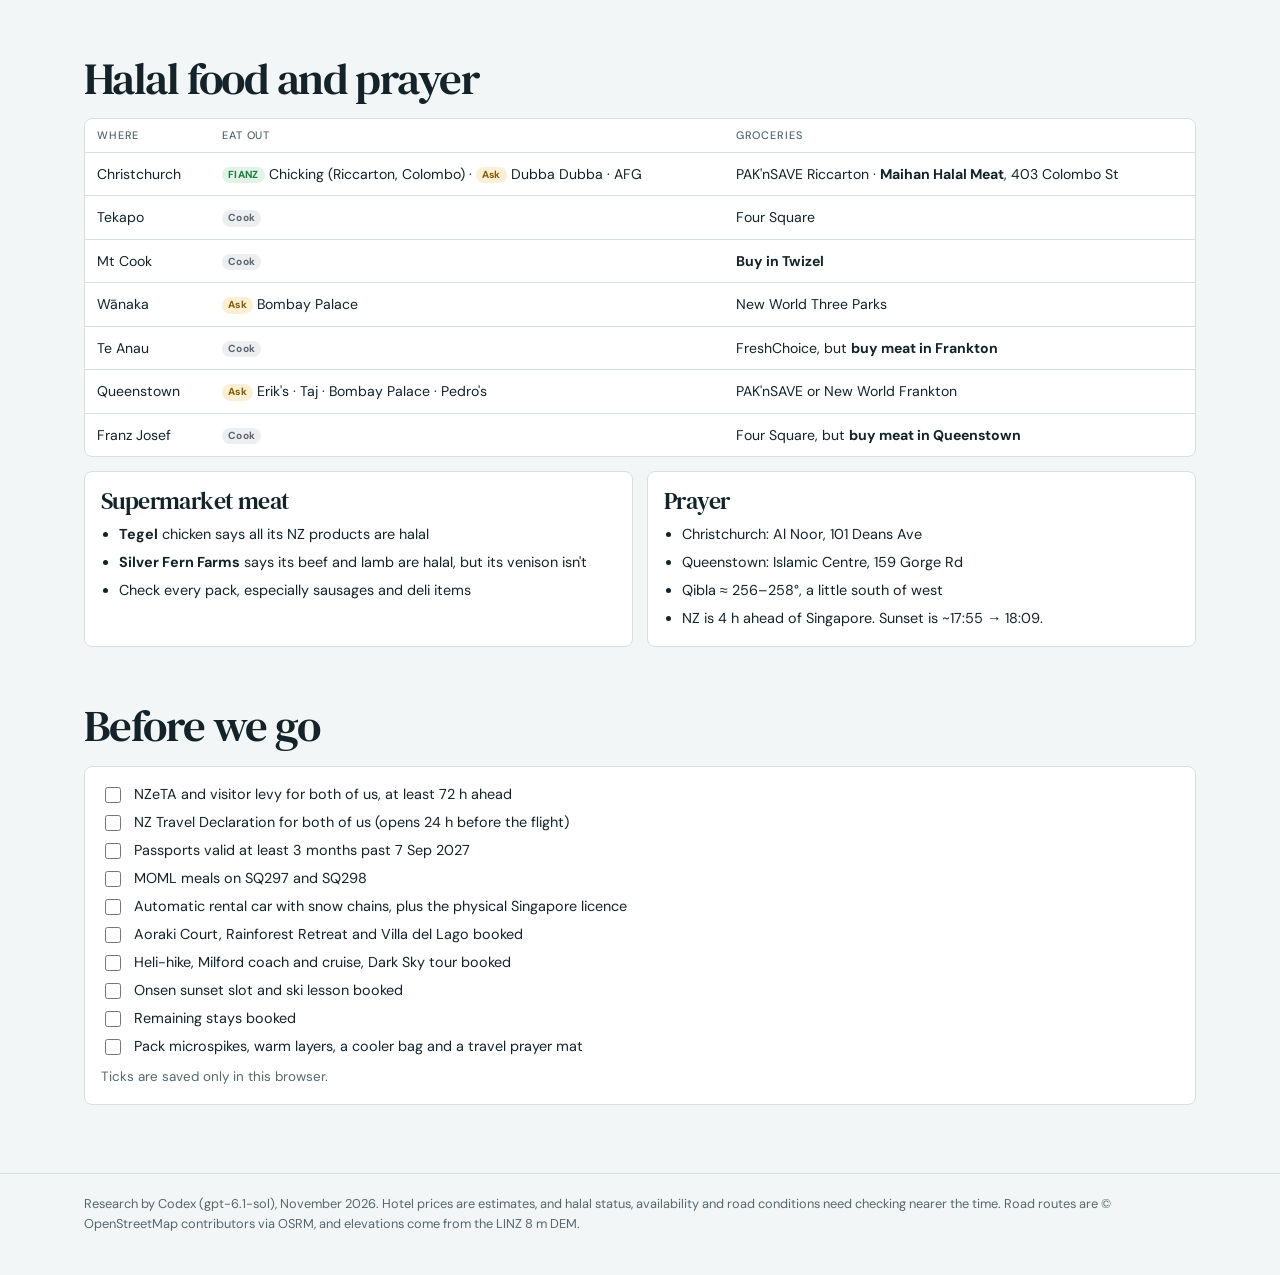
==== commit 97b46156: "Calibrate the fleet, sculpt itinerary landmarks and smooth surface travel" ====
--- a/docs/index.html
+++ b/docs/index.html
@@ -138,8 +138,9 @@
 </div></div>
 <main class="wrap">
 <section aria-labelledby="places-h"><h2 id="places-h">Places along the way</h2>
-  <div class="plates"><a class="plate" href="3d/#place-chapel"><img src="atlas/chapel.webp" width="520" height="400" alt="" loading="lazy">
-     <span class="plate-caption"><span class="place-meta">Day 2 · Lake Tekapo</span><b>The stone chapel</b></span></a><a class="plate" href="3d/#place-cruise"><img src="atlas/cruise.webp" width="520" height="400" alt="" loading="lazy">
+  <a class="watch fleet-link" href="3d/#place-fleet">Compare the five vehicles to scale →</a>
+  <div class="plates"><a class="plate" href="3d/#place-suv"><img src="atlas/suv.webp" width="520" height="400" alt="" loading="lazy"><span class="plate-caption"><span class="place-meta">Day 1 · Christchurch</span><b>Our touring SUV</b></span></a><a class="plate" href="3d/#place-chapel"><img src="atlas/chapel.webp" width="520" height="400" alt="" loading="lazy">
+     <span class="plate-caption"><span class="place-meta">Day 2 · Lake Tekapo</span><b>The stone chapel</b></span></a><a class="plate" href="3d/#place-merino"><img src="atlas/merino.webp" width="520" height="400" alt="" loading="lazy"><span class="plate-caption"><span class="place-meta">Day 2 · Mackenzie Country</span><b>A high-country merino</b></span></a><a class="plate" href="3d/#place-cruise"><img src="atlas/cruise.webp" width="520" height="400" alt="" loading="lazy">
      <span class="plate-caption"><span class="place-meta">Day 6 · Milford Sound</span><b>Into the fiord</b></span></a><a class="plate" href="3d/#place-helicopter"><img src="atlas/helicopter.webp" width="520" height="400" alt="" loading="lazy">
      <span class="plate-caption"><span class="place-meta">Day 11 · Franz Josef</span><b>Above the glacier</b></span></a></div></section>
 <section id="route" class="route-spread" aria-labelledby="route-h"><div>
@@ -149,32 +150,32 @@
   <a href="claude-cut/">Watch the alternate 3D cut ↗</a></div><figure class="mapcard" style="margin:0">
       <svg viewBox="0 0 551 662" role="img" aria-labelledby="mapT" class="routemap">
 <title id="mapT">Route map: the honeymoon loop on New Zealand's South Island</title>
-<path class="land" d="M186.2 594.4 L179.0 592.0 L176.3 591.7 L175.3 589.7 L174.9 588.4 L174.3 586.1 L173.9 584.1 L167.8 583.8 L166.1 584.1 L164.4 584.4 L161.3 584.8 L163.0 583.8 L162.7 581.8 L157.6 581.8 L159.3 584.1 L158.6 585.4 L156.6 587.7 L153.2 587.4 L149.4 587.1 L145.7 584.8 L149.4 584.1 L151.1 585.8 L154.2 585.1 L151.1 582.8 L142.6 581.5 L139.9 582.1 L142.3 587.1 L142.6 588.4 L138.5 585.1 L137.2 584.4 L136.8 582.8 L135.1 582.1 L134.4 580.5 L134.1 579.8 L136.8 579.1 L137.5 580.5 L142.3 577.1 L142.6 575.8 L142.3 572.8 L140.9 569.2 L138.9 569.5 L139.2 573.2 L136.5 575.2 L134.4 569.9 L131.0 563.9 L128.0 561.9 L120.1 562.9 L119.5 564.9 L119.8 565.9 L116.4 564.6 L112.3 564.6 L109.6 566.9 L105.8 567.2 L103.5 565.2 L101.8 563.2 L100.1 559.3 L101.4 558.3 L96.3 550.7 L95.3 547.7 L91.2 547.0 L79.0 543.7 L77.9 546.7 L76.9 549.0 L76.6 551.0 L75.2 553.6 L68.1 555.6 L63.3 554.3 L59.6 555.6 L57.9 554.3 L53.8 552.3 L45.6 551.0 L35.1 551.0 L28.2 548.3 L25.5 544.7 L27.9 543.0 L33.0 537.1 L38.1 529.1 L42.9 526.1 L44.6 524.8 L42.9 524.5 L34.4 528.8 L33.0 531.1 L33.0 531.8 L30.6 536.1 L30.3 536.1 L29.6 533.1 L28.6 535.7 L27.2 536.4 L22.1 537.7 L21.8 535.1 L23.1 535.1 L23.5 534.1 L23.8 531.8 L24.5 529.8 L28.2 527.1 L32.7 526.1 L34.4 523.8 L29.9 525.2 L27.2 524.5 L27.9 521.8 L31.3 517.5 L27.6 518.5 L25.2 521.8 L23.1 525.8 L19.4 527.5 L17.0 528.1 L13.3 530.8 L11.9 529.5 L11.6 524.2 L11.9 513.9 L13.6 511.6 L15.7 511.2 L21.4 511.9 L23.5 511.2 L30.3 510.6 L40.2 508.9 L46.6 504.6 L49.0 501.6 L46.3 502.3 L34.4 503.6 L33.7 500.3 L38.8 498.0 L39.8 496.7 L38.5 497.0 L34.0 497.7 L32.3 496.7 L32.0 495.0 L32.3 493.0 L36.1 490.7 L40.8 488.7 L44.9 489.7 L47.0 490.0 L48.3 488.1 L44.6 487.1 L51.1 484.1 L51.4 483.1 L50.7 481.8 L47.0 483.8 L36.4 487.4 L28.9 490.0 L27.6 488.4 L30.3 481.1 L30.6 479.8 L31.0 478.1 L31.7 475.1 L32.3 473.8 L35.7 472.8 L38.1 473.8 L43.6 476.5 L44.6 476.5 L41.9 471.2 L40.8 473.2 L39.5 472.2 L34.7 468.9 L35.7 465.5 L39.8 461.9 L40.5 463.6 L44.6 466.2 L44.2 466.5 L43.2 468.9 L47.0 467.9 L50.7 469.5 L51.4 472.5 L50.4 473.5 L49.0 476.1 L53.4 474.2 L54.5 471.8 L57.9 475.1 L58.9 478.5 L59.6 479.8 L61.6 480.8 L61.6 479.8 L60.9 476.5 L58.2 473.2 L51.4 465.5 L56.5 463.6 L61.3 462.6 L62.6 464.9 L65.3 466.5 L67.7 466.5 L68.7 464.9 L65.0 464.5 L63.6 462.9 L64.0 460.6 L64.7 459.2 L61.9 458.9 L57.2 460.6 L54.5 460.9 L51.7 461.2 L51.1 459.2 L50.0 456.3 L48.3 451.0 L48.0 449.3 L48.3 448.3 L52.1 447.0 L55.1 450.6 L59.2 453.0 L59.9 451.6 L56.2 448.0 L52.8 444.7 L51.7 444.3 L53.8 441.0 L56.8 439.4 L59.6 443.0 L59.9 447.3 L61.3 447.3 L61.6 444.0 L64.7 444.3 L66.4 444.0 L61.6 441.7 L59.2 439.0 L58.2 435.7 L60.9 434.1 L66.4 436.1 L71.1 438.4 L71.1 437.4 L66.7 435.1 L61.3 431.8 L61.6 431.1 L66.0 426.5 L69.8 425.5 L69.4 424.5 L73.9 420.5 L76.2 420.8 L78.3 424.8 L77.3 428.4 L78.3 431.4 L79.0 434.4 L82.7 434.4 L82.0 432.1 L80.3 429.1 L79.0 422.5 L78.3 420.2 L78.6 417.5 L79.0 415.9 L81.0 413.2 L85.4 415.2 L84.7 417.9 L84.1 420.2 L86.1 424.1 L86.4 422.2 L88.5 416.2 L86.1 411.9 L86.1 409.9 L88.5 408.9 L91.6 412.6 L93.3 412.6 L88.5 406.9 L88.5 406.3 L90.5 404.3 L94.3 402.6 L95.3 400.6 L98.7 398.0 L102.4 397.3 L107.9 401.3 L109.9 404.6 L111.6 404.3 L112.0 402.9 L111.3 401.3 L107.5 398.0 L106.2 396.7 L105.8 395.3 L106.2 393.0 L105.8 391.4 L105.2 389.4 L104.8 388.0 L106.5 385.7 L110.6 381.1 L116.7 376.1 L118.1 371.2 L124.6 370.5 L125.2 368.2 L124.2 366.2 L122.9 365.2 L130.0 360.2 L137.5 353.9 L139.2 350.0 L139.5 348.6 L141.2 346.6 L141.2 344.3 L148.0 343.3 L153.8 340.7 L157.6 339.4 L161.3 338.7 L163.4 341.3 L170.9 340.4 L178.7 333.7 L182.8 330.4 L186.5 327.8 L187.2 326.4 L187.5 324.8 L192.0 320.2 L193.3 318.2 L194.7 316.8 L197.1 314.9 L198.8 313.2 L200.5 314.2 L202.5 313.5 L204.5 313.2 L209.3 311.5 L211.0 308.9 L213.7 307.2 L218.8 305.6 L221.9 304.6 L225.3 301.6 L229.0 300.3 L231.1 299.0 L236.2 296.0 L237.6 293.0 L238.9 291.0 L241.6 289.7 L242.0 287.7 L242.3 286.0 L253.6 279.1 L255.6 274.8 L258.0 273.5 L258.7 271.8 L259.3 270.1 L263.8 267.5 L267.2 268.5 L268.9 267.8 L271.3 260.9 L268.2 263.2 L265.8 266.2 L266.1 264.5 L266.8 262.5 L271.3 257.9 L275.3 256.2 L278.7 254.2 L279.8 252.3 L281.1 250.6 L282.8 250.9 L286.2 247.0 L295.8 242.3 L301.9 239.3 L303.2 238.0 L305.3 235.7 L307.7 233.4 L311.8 229.1 L312.1 227.1 L313.1 225.1 L316.9 220.1 L319.6 216.2 L320.6 214.8 L323.3 212.9 L326.4 208.5 L328.8 205.9 L329.8 204.2 L331.8 199.9 L334.2 196.3 L335.6 190.3 L335.9 189.0 L339.7 182.7 L340.0 181.7 L340.3 180.7 L340.7 179.7 L341.4 174.4 L341.7 171.8 L342.0 168.8 L342.4 166.2 L342.7 164.8 L343.1 163.8 L343.7 161.5 L344.1 159.2 L348.5 152.2 L349.5 149.3 L349.9 147.6 L350.2 146.0 L351.2 142.3 L351.9 139.7 L353.3 136.0 L352.6 134.4 L352.3 134.4 L351.9 129.4 L354.3 128.7 L359.1 129.1 L361.1 128.7 L363.5 128.7 L373.0 123.1 L376.4 119.8 L378.5 119.5 L380.5 116.1 L381.5 114.5 L382.2 112.5 L382.9 110.8 L383.6 109.2 L384.9 106.9 L385.3 105.2 L387.0 102.6 L387.3 99.9 L391.4 96.9 L392.8 93.3 L393.8 87.3 L394.1 85.7 L395.5 85.3 L397.5 84.7 L396.2 81.7 L395.8 79.4 L395.5 74.8 L395.8 68.5 L396.2 67.1 L395.8 62.5 L395.5 49.6 L396.5 45.3 L398.2 44.3 L399.6 41.6 L400.6 38.7 L401.9 38.0 L403.3 36.0 L412.2 30.7 L419.3 21.4 L424.7 17.1 L423.7 19.4 L424.4 21.4 L426.1 19.8 L428.8 18.8 L428.5 17.5 L430.9 16.1 L429.8 14.5 L427.5 15.8 L426.4 15.1 L431.6 10.5 L441.8 9.8 L453.7 11.8 L452.3 12.2 L440.7 11.2 L438.7 11.2 L437.0 14.5 L436.7 16.1 L436.0 19.1 L435.0 21.4 L435.3 22.8 L433.9 23.4 L432.6 23.4 L433.6 25.7 L435.6 29.0 L435.0 32.7 L437.0 32.0 L437.7 33.7 L439.7 36.3 L446.5 42.3 L449.9 40.6 L451.3 40.3 L452.3 37.3 L455.4 36.3 L457.4 38.3 L457.1 40.6 L456.7 44.0 L459.8 44.6 L460.1 46.3 L459.8 47.6 L459.5 49.6 L459.8 52.2 L458.4 55.9 L456.1 58.5 L458.1 58.5 L458.4 60.5 L460.5 67.8 L460.1 68.5 L458.4 67.8 L458.1 68.8 L459.5 73.1 L460.1 74.8 L461.2 73.8 L461.8 77.4 L462.2 79.1 L463.2 81.7 L461.5 84.4 L463.9 86.3 L470.3 85.7 L475.1 82.0 L478.9 76.7 L485.0 71.4 L487.0 69.8 L486.3 71.8 L490.1 70.4 L493.8 66.5 L494.9 66.1 L494.5 64.8 L496.6 61.8 L498.6 62.5 L500.0 66.8 L501.3 65.8 L503.0 66.1 L502.3 64.5 L505.4 61.8 L507.1 60.5 L505.7 58.2 L503.0 60.2 L502.7 58.2 L504.4 56.2 L508.5 54.5 L511.9 52.6 L513.6 50.2 L513.9 53.9 L515.6 54.5 L518.3 51.2 L522.8 47.6 L525.8 48.3 L526.2 49.6 L524.5 50.6 L522.1 50.2 L521.1 52.6 L519.0 53.6 L518.3 54.9 L518.7 56.9 L514.6 57.5 L514.3 57.5 L510.9 56.5 L510.5 59.5 L508.8 61.2 L510.2 62.5 L509.8 64.5 L509.1 67.1 L510.9 66.5 L512.6 63.2 L514.9 61.8 L516.6 61.5 L520.7 62.2 L519.0 63.2 L518.0 64.5 L516.0 64.2 L514.9 66.8 L514.6 68.5 L512.6 69.8 L511.9 71.8 L514.9 72.8 L515.3 75.7 L514.3 78.7 L508.8 81.4 L508.1 83.0 L517.0 80.1 L519.7 79.1 L517.7 78.1 L521.1 77.1 L524.8 78.1 L527.2 76.4 L530.6 75.7 L533.3 73.8 L525.1 73.4 L524.1 74.8 L522.8 75.1 L522.4 73.8 L519.4 74.8 L517.0 74.1 L516.6 72.8 L519.4 68.1 L520.4 66.5 L521.1 65.5 L520.7 64.5 L522.1 66.1 L521.7 67.8 L522.1 69.8 L524.1 68.1 L525.1 65.8 L527.2 65.5 L527.2 60.8 L526.8 58.5 L525.5 58.2 L524.1 61.5 L523.1 60.8 L521.1 58.2 L523.1 57.9 L522.4 55.9 L523.4 55.9 L524.1 54.2 L527.5 57.2 L531.6 58.5 L532.6 56.9 L535.4 56.9 L535.7 54.2 L537.7 55.5 L538.4 60.2 L536.7 60.5 L538.1 63.5 L544.9 56.9 L545.9 56.9 L545.9 58.9 L543.5 62.8 L541.8 65.8 L540.5 68.8 L538.4 70.4 L538.1 65.5 L536.7 66.8 L536.0 67.8 L535.4 68.8 L538.4 73.1 L537.7 75.1 L536.4 75.4 L529.9 77.7 L527.2 79.7 L525.1 79.1 L522.4 80.1 L519.7 82.0 L519.4 83.0 L521.4 83.4 L525.8 82.7 L531.3 80.7 L533.3 79.7 L534.3 79.4 L535.7 81.0 L538.1 82.0 L542.8 80.1 L544.2 82.0 L541.1 85.7 L540.5 87.3 L536.4 89.3 L538.1 86.0 L536.7 85.7 L535.0 87.0 L534.7 85.7 L531.6 89.3 L530.2 92.6 L527.9 96.6 L527.2 98.3 L527.5 100.3 L527.9 101.6 L528.2 104.9 L528.9 105.9 L529.9 107.5 L530.2 108.5 L530.9 109.9 L532.3 109.2 L532.6 107.9 L532.0 106.2 L531.6 104.6 L533.3 107.5 L535.7 111.5 L536.4 114.5 L536.7 115.8 L537.4 119.1 L538.1 121.8 L539.1 124.4 L541.1 126.4 L543.9 126.1 L543.5 127.4 L538.8 137.7 L523.4 155.2 L521.4 160.5 L521.1 166.2 L519.4 169.8 L516.6 174.1 L512.6 177.1 L509.1 182.1 L507.1 182.7 L506.1 184.7 L503.7 187.4 L504.7 191.0 L505.4 192.3 L502.7 190.7 L496.6 194.3 L493.8 197.9 L493.2 199.6 L492.5 201.3 L492.1 202.6 L491.8 203.9 L490.4 207.6 L487.0 210.9 L488.4 212.2 L486.0 217.5 L484.6 220.5 L483.3 223.4 L482.6 225.8 L482.3 227.1 L481.6 228.7 L478.5 231.4 L478.2 236.7 L477.8 237.7 L475.5 241.7 L469.3 244.6 L466.3 246.3 L461.8 252.3 L450.6 255.2 L442.8 262.2 L441.1 266.8 L439.4 269.8 L438.7 272.5 L439.4 274.1 L439.0 275.8 L438.4 283.4 L437.7 284.7 L437.3 286.4 L437.7 288.4 L438.0 290.0 L438.7 293.0 L439.0 294.0 L440.1 297.0 L440.7 300.0 L438.7 299.6 L439.0 300.6 L443.5 302.9 L442.8 303.6 L437.0 304.6 L434.3 306.6 L436.7 307.6 L440.1 306.2 L444.8 305.6 L446.2 307.6 L446.5 308.6 L448.2 308.6 L448.6 306.9 L450.3 305.3 L451.0 310.9 L452.7 310.2 L454.4 307.6 L457.8 309.9 L460.5 307.6 L463.2 311.9 L462.5 314.5 L463.9 320.2 L463.5 322.8 L463.2 324.5 L462.5 326.1 L461.5 325.5 L458.8 327.4 L458.1 330.1 L456.7 329.1 L455.7 329.4 L454.7 326.8 L453.3 322.1 L452.7 319.2 L452.0 318.2 L451.0 318.2 L452.0 320.5 L451.3 322.1 L451.0 323.1 L452.3 329.4 L447.9 331.4 L443.8 329.4 L442.4 328.4 L439.0 324.1 L439.4 322.1 L435.6 323.8 L434.6 322.5 L433.6 322.1 L431.6 322.5 L425.1 324.1 L416.6 326.8 L416.6 326.1 L417.9 324.5 L424.4 322.8 L428.1 321.5 L430.2 320.8 L430.5 318.5 L426.1 317.8 L424.1 315.5 L421.0 314.2 L416.6 315.5 L414.9 317.8 L414.2 326.8 L407.7 328.8 L406.7 328.8 L403.6 330.8 L399.2 333.1 L379.5 345.7 L376.1 346.3 L374.7 346.3 L365.2 351.3 L361.8 353.9 L357.4 356.3 L353.3 359.9 L346.5 366.2 L343.7 366.5 L342.7 367.8 L341.7 370.8 L338.6 376.1 L338.3 382.7 L336.9 386.1 L335.2 390.0 L334.2 390.7 L333.2 394.7 L333.5 397.0 L333.9 406.3 L334.6 410.6 L334.2 412.2 L332.5 413.5 L333.5 415.5 L334.2 417.2 L333.9 422.2 L333.5 424.8 L333.2 426.8 L331.2 431.1 L330.5 433.1 L329.8 434.7 L324.7 443.7 L317.9 451.6 L314.5 459.6 L314.1 460.9 L313.8 462.2 L313.5 463.9 L312.4 470.2 L313.5 473.5 L310.0 477.8 L310.4 478.8 L310.7 480.4 L306.3 485.1 L306.6 486.4 L305.6 489.1 L303.6 488.4 L303.6 490.7 L303.9 492.4 L299.5 493.4 L298.1 495.0 L300.9 496.3 L297.5 500.3 L294.7 502.0 L294.4 504.3 L295.4 504.6 L298.1 505.6 L299.5 505.0 L303.2 507.6 L301.2 509.9 L298.1 510.6 L295.8 513.6 L293.4 515.2 L292.7 516.9 L290.3 518.5 L290.7 519.9 L295.1 517.5 L299.8 514.9 L300.5 512.9 L303.6 510.9 L304.9 509.6 L305.3 511.2 L305.6 513.2 L305.3 517.2 L303.9 518.5 L299.5 519.9 L296.8 521.2 L284.9 522.5 L279.4 524.5 L269.2 535.7 L268.9 537.1 L268.2 541.4 L266.8 546.0 L262.4 549.0 L258.7 550.7 L255.6 554.6 L245.7 561.6 L242.3 566.2 L242.0 567.9 L241.6 569.5 L241.3 574.2 L237.6 576.5 L231.4 575.2 L229.7 577.1 L234.8 577.8 L234.5 578.8 L233.8 580.5 L229.4 582.4 L223.9 583.8 L220.9 583.8 L216.5 586.8 L216.1 589.4 L211.7 588.4 L210.0 590.4 L204.9 589.1 L197.7 592.0 L197.1 590.4 L197.4 588.4 L196.0 588.1 L195.4 590.7 L194.3 592.4 L191.6 592.7 L189.9 590.7 L188.2 590.1 L188.2 592.7 L186.5 594.0 Z"/>
+<path class="land" d="M430.5 11.8 L430.4 11.5 L430.6 11.3 L430.9 11.1 L431.2 10.7 L431.3 10.7 L431.5 10.6 L431.5 10.4 L431.7 10.2 L431.9 10.0 L432.4 10.5 L432.5 10.1 L432.5 10.0 L432.9 9.9 L433.1 10.1 L433.3 10.1 L433.4 10.1 L434.0 9.7 L434.4 9.3 L434.8 9.5 L435.2 9.3 L435.3 9.3 L435.6 9.4 L435.9 9.6 L436.3 9.6 L436.7 9.8 L436.8 9.6 L437.1 9.8 L437.7 10.1 L438.9 10.3 L443.1 9.8 L448.4 10.6 L453.7 11.9 L455.3 12.6 L455.5 12.6 L458.7 14.9 L457.9 14.3 L456.0 13.2 L457.1 14.1 L457.3 14.4 L455.9 13.9 L455.7 13.6 L455.5 13.6 L454.9 13.2 L453.7 12.7 L453.4 12.6 L452.6 12.2 L451.7 11.9 L450.5 11.7 L449.2 11.4 L445.8 11.2 L445.1 11.0 L442.1 10.7 L439.2 11.0 L438.3 11.8 L438.1 12.2 L438.1 11.5 L437.8 11.1 L437.6 10.9 L437.8 11.6 L438.0 11.6 L437.6 12.2 L437.2 13.0 L437.3 13.8 L436.9 14.1 L436.0 15.3 L435.8 15.6 L434.8 17.4 L434.6 17.6 L434.0 17.5 L434.3 18.4 L434.4 18.0 L434.7 18.0 L434.8 18.0 L434.5 19.8 L434.2 21.5 L434.1 21.1 L434.2 22.4 L434.1 21.8 L434.4 24.6 L434.3 23.9 L434.2 23.5 L434.2 24.0 L434.2 23.3 L434.1 23.2 L433.9 22.8 L433.9 23.2 L433.7 23.7 L433.8 23.4 L433.6 22.8 L433.7 22.6 L433.3 22.8 L432.5 23.9 L432.1 24.5 L432.3 24.1 L432.6 24.4 L432.5 24.5 L432.4 24.9 L432.5 24.7 L432.6 24.5 L432.8 24.7 L433.2 25.1 L433.2 25.5 L433.7 25.8 L433.5 26.0 L432.8 25.9 L432.9 26.0 L433.3 26.2 L433.9 26.6 L434.3 26.0 L434.7 26.4 L434.8 29.7 L434.8 29.5 L434.8 29.6 L434.6 30.0 L434.4 30.1 L434.0 30.3 L434.3 31.0 L434.3 31.5 L434.5 31.6 L435.1 31.1 L435.0 30.8 L434.8 30.7 L434.9 30.1 L434.8 30.3 L434.6 30.1 L435.0 30.0 L435.4 31.3 L436.4 32.8 L436.2 32.9 L436.3 32.7 L436.0 33.3 L436.3 33.2 L436.4 33.0 L436.5 32.9 L438.0 35.3 L438.7 35.8 L439.8 36.6 L440.2 36.7 L440.2 37.1 L440.5 37.7 L440.9 37.9 L441.2 38.1 L441.0 37.9 L441.0 37.8 L440.9 37.7 L441.8 37.9 L442.1 37.9 L441.7 38.4 L442.1 39.0 L442.2 39.1 L442.2 39.3 L442.5 39.3 L442.7 39.7 L443.1 39.7 L443.1 39.8 L443.0 39.7 L442.9 39.9 L442.8 39.7 L442.5 39.8 L442.6 40.1 L442.6 40.3 L442.8 40.4 L442.9 40.6 L443.1 41.0 L443.2 41.0 L443.7 41.1 L443.5 40.6 L443.2 40.3 L443.3 39.7 L443.4 39.7 L443.8 39.8 L443.8 39.8 L444.7 40.5 L445.1 41.1 L445.1 41.2 L445.0 41.4 L444.8 41.8 L444.9 41.8 L445.1 42.0 L445.2 41.8 L445.2 41.3 L445.7 41.2 L446.2 41.7 L446.0 42.0 L446.5 42.2 L446.6 41.8 L446.6 41.2 L446.4 41.3 L446.3 41.0 L446.1 40.9 L447.6 41.0 L448.7 40.5 L448.8 39.8 L449.2 40.1 L449.0 39.9 L448.9 39.7 L449.3 39.9 L449.5 40.0 L449.9 39.8 L450.1 39.7 L450.3 39.0 L450.2 39.4 L449.9 39.6 L450.4 38.7 L450.7 37.8 L451.3 38.6 L452.0 39.0 L451.8 39.8 L452.4 40.2 L452.7 39.6 L452.6 39.6 L453.1 38.8 L452.9 38.5 L452.4 38.7 L452.2 38.9 L452.7 38.4 L452.9 37.9 L453.0 37.3 L452.9 36.9 L453.3 36.6 L453.9 36.4 L454.3 36.6 L455.0 36.1 L455.4 36.0 L455.9 36.1 L455.9 36.4 L455.7 37.0 L456.1 37.3 L456.5 38.2 L456.9 38.5 L457.1 39.3 L456.4 39.4 L456.2 39.2 L456.2 39.6 L456.5 39.4 L456.4 40.2 L456.7 40.8 L457.1 41.7 L457.5 42.8 L457.6 43.3 L456.9 43.3 L456.7 43.3 L456.5 43.7 L456.5 43.2 L456.1 43.2 L456.2 43.4 L456.0 43.6 L456.1 43.5 L456.1 43.7 L456.4 43.9 L456.3 44.2 L456.5 44.2 L456.2 44.2 L456.0 44.0 L455.7 44.9 L455.8 44.8 L456.3 44.9 L456.5 44.7 L456.9 44.1 L457.4 43.7 L458.1 43.8 L458.1 43.8 L458.1 43.5 L458.1 43.5 L457.7 43.4 L458.4 43.5 L459.1 43.1 L459.1 42.7 L459.1 42.9 L459.4 43.0 L459.7 43.3 L460.0 43.2 L460.2 43.7 L460.2 44.3 L460.1 44.7 L460.5 45.2 L460.3 45.3 L460.2 45.7 L460.1 45.8 L459.4 45.8 L459.5 46.4 L459.8 47.3 L460.4 48.2 L460.1 48.3 L460.1 48.7 L459.3 48.5 L459.2 48.7 L459.5 48.9 L459.6 49.1 L460.1 49.3 L459.6 50.0 L459.9 49.8 L459.9 50.2 L459.7 50.5 L459.8 50.6 L459.8 50.7 L460.1 50.6 L460.3 50.9 L460.0 50.9 L459.9 51.2 L459.8 51.4 L459.6 51.6 L459.4 52.0 L459.1 51.8 L459.1 52.1 L459.2 52.3 L459.3 52.4 L459.5 52.5 L459.6 51.9 L459.6 52.5 L460.1 52.7 L460.1 52.1 L460.6 51.9 L460.4 52.4 L460.6 52.4 L460.6 52.9 L460.8 53.1 L459.9 53.4 L459.5 53.7 L459.3 54.3 L458.9 54.3 L458.6 55.1 L458.2 55.7 L457.8 55.8 L457.3 55.8 L456.6 56.0 L456.5 56.0 L456.7 56.4 L456.6 56.6 L456.4 56.6 L456.5 56.7 L456.5 56.8 L456.8 56.8 L456.6 57.7 L456.5 58.0 L456.5 58.0 L456.5 57.6 L455.6 58.2 L455.6 57.9 L455.4 57.9 L455.6 58.1 L455.4 58.3 L455.6 58.6 L456.0 58.6 L456.1 58.4 L456.6 58.3 L457.4 58.2 L457.5 58.5 L457.2 58.8 L457.6 59.4 L457.6 60.0 L457.4 60.1 L457.2 60.5 L457.6 60.9 L457.4 61.2 L457.3 61.6 L456.7 61.6 L456.3 62.2 L456.1 62.8 L455.8 62.8 L456.1 63.0 L455.9 63.0 L456.3 62.9 L456.6 63.4 L456.2 63.3 L456.1 63.4 L456.5 63.6 L456.4 63.9 L456.7 63.7 L456.8 64.2 L456.6 64.6 L457.0 64.7 L457.0 64.2 L457.1 64.4 L457.3 64.3 L457.5 64.3 L457.2 64.9 L457.4 64.8 L458.1 65.1 L458.4 66.2 L458.3 66.1 L458.2 65.7 L458.0 65.4 L458.1 65.1 L458.1 65.1 L457.8 65.0 L457.7 65.2 L457.6 65.5 L457.1 65.5 L457.6 65.5 L457.6 65.6 L457.5 65.7 L457.8 65.9 L457.9 66.2 L458.0 66.1 L458.1 66.4 L458.2 66.4 L457.8 68.4 L457.6 69.3 L457.5 69.9 L457.5 69.8 L457.5 69.7 L457.3 69.5 L457.5 69.3 L457.5 69.1 L457.4 68.7 L457.1 68.9 L456.9 69.2 L456.8 69.4 L456.8 69.4 L456.6 69.8 L456.7 69.7 L456.7 70.3 L456.4 70.0 L456.4 70.3 L456.1 70.5 L456.2 70.6 L456.1 70.9 L456.8 70.6 L457.0 70.9 L456.9 70.9 L457.0 70.9 L457.1 71.0 L457.2 71.1 L457.3 71.6 L457.3 71.7 L457.3 72.1 L457.4 71.9 L457.8 72.2 L457.7 72.2 L458.1 72.5 L457.9 72.8 L458.1 72.5 L458.4 72.9 L458.8 73.7 L459.1 73.9 L459.2 74.1 L459.3 74.3 L459.6 74.5 L459.9 74.1 L459.6 73.9 L459.3 73.2 L459.5 72.9 L459.1 72.6 L459.0 72.4 L458.9 72.2 L458.5 71.8 L459.7 73.2 L460.6 74.7 L461.8 76.8 L461.9 78.8 L463.3 80.3 L463.2 80.7 L463.1 80.6 L463.0 81.0 L462.8 81.5 L462.4 81.3 L462.3 81.2 L462.2 81.3 L462.0 80.9 L461.8 80.9 L461.6 80.9 L461.0 80.7 L461.4 81.2 L460.9 81.7 L461.5 81.7 L461.7 81.7 L461.4 82.5 L461.2 83.0 L461.5 82.8 L461.9 83.1 L462.2 82.8 L462.3 82.7 L462.6 83.0 L462.7 82.8 L463.1 83.1 L462.7 83.4 L461.9 83.8 L462.1 84.0 L462.6 84.0 L462.7 84.3 L463.0 84.1 L463.3 84.2 L463.5 84.1 L463.8 84.4 L463.9 84.1 L465.1 84.1 L465.3 84.3 L465.4 84.2 L465.4 84.4 L465.6 84.6 L465.7 83.9 L465.6 84.0 L465.7 84.3 L466.2 85.0 L466.1 84.8 L466.1 84.5 L466.3 84.8 L466.6 85.6 L466.9 85.6 L466.4 85.8 L467.0 85.8 L466.7 86.1 L466.7 86.4 L466.9 86.7 L467.1 86.9 L467.3 86.8 L467.6 87.1 L468.5 87.4 L468.8 87.7 L469.0 87.9 L469.2 87.9 L469.2 88.1 L469.7 88.1 L470.3 87.7 L470.4 86.8 L470.8 86.3 L471.0 86.0 L470.8 85.7 L470.7 85.5 L470.1 85.9 L470.4 85.5 L470.7 85.3 L471.0 85.1 L471.1 84.8 L470.2 85.3 L470.1 85.0 L471.4 84.1 L471.9 83.7 L472.5 83.5 L472.2 83.4 L472.2 83.1 L474.2 81.9 L474.6 81.5 L475.0 81.2 L475.0 81.3 L474.8 81.0 L475.2 81.0 L475.0 81.7 L475.3 81.4 L475.1 80.9 L475.4 81.5 L475.1 81.9 L475.4 81.8 L475.7 81.7 L475.9 81.6 L477.4 80.4 L477.6 79.1 L477.8 78.2 L478.2 77.8 L478.0 76.1 L474.9 80.4 L473.9 81.3 L473.9 81.6 L473.6 81.5 L474.0 80.9 L476.1 79.1 L477.9 76.1 L479.5 75.1 L481.0 74.0 L482.5 72.6 L483.5 71.5 L484.2 71.9 L484.5 71.4 L484.2 70.5 L484.1 69.9 L484.3 69.8 L484.4 69.7 L484.9 69.9 L485.4 69.9 L485.5 69.9 L485.8 70.2 L486.0 71.3 L486.3 72.4 L485.9 72.1 L485.8 72.1 L485.8 72.3 L485.5 72.4 L485.0 72.4 L484.6 71.7 L484.2 72.2 L485.1 73.2 L485.1 73.2 L485.3 73.2 L485.4 73.3 L485.3 73.4 L485.8 72.9 L485.6 72.8 L486.0 73.0 L486.4 72.9 L486.7 72.5 L487.0 72.4 L487.6 72.5 L486.4 72.1 L487.7 71.8 L489.5 71.0 L490.1 70.1 L490.5 69.2 L490.6 67.6 L491.0 66.7 L491.4 66.7 L492.1 66.5 L492.5 66.7 L492.8 67.0 L492.9 67.0 L493.0 66.7 L493.2 66.5 L492.8 66.8 L492.1 66.6 L492.6 66.3 L493.5 65.5 L494.1 64.7 L494.4 63.8 L494.6 63.9 L494.8 63.0 L495.0 62.9 L495.2 62.8 L495.5 63.1 L496.2 62.6 L496.5 61.7 L497.0 62.2 L497.2 62.8 L497.9 63.2 L498.0 63.6 L498.7 63.4 L499.1 63.5 L499.4 64.2 L498.7 65.0 L498.5 65.5 L498.7 64.9 L498.5 64.8 L498.3 65.1 L497.9 66.3 L498.3 66.3 L498.3 66.6 L498.6 66.0 L498.7 65.7 L498.7 65.5 L499.5 66.0 L499.7 65.5 L500.1 65.3 L500.2 65.7 L500.8 66.0 L500.9 66.6 L501.0 67.3 L501.4 66.9 L502.0 66.2 L501.9 65.8 L501.6 65.8 L501.7 65.9 L501.0 65.2 L501.0 64.8 L501.2 64.2 L502.3 64.1 L502.7 63.8 L503.5 63.4 L503.9 63.5 L504.4 63.4 L504.5 63.1 L504.9 63.1 L505.3 63.2 L505.1 62.9 L505.3 62.3 L506.2 62.0 L506.6 62.0 L506.9 61.9 L507.6 61.5 L507.9 60.8 L506.8 61.1 L506.4 61.1 L506.6 60.8 L507.3 60.1 L506.9 59.9 L506.7 60.1 L505.8 60.7 L505.6 61.3 L505.2 61.0 L505.0 60.3 L504.1 61.7 L503.8 62.0 L503.0 62.1 L502.5 61.4 L502.0 60.9 L501.8 60.3 L503.4 58.6 L504.2 57.8 L504.7 57.5 L505.0 57.3 L505.0 57.6 L505.4 58.0 L505.7 57.8 L506.0 57.6 L506.0 57.2 L506.1 57.1 L506.0 56.6 L506.3 56.8 L506.6 57.1 L506.8 57.3 L507.0 57.0 L507.2 56.9 L507.2 56.5 L507.2 56.0 L507.6 56.1 L507.6 55.8 L507.4 55.4 L507.7 55.4 L507.9 54.8 L507.9 54.6 L508.3 54.3 L508.3 54.5 L508.4 54.7 L508.5 55.0 L508.8 55.6 L509.0 55.8 L509.4 55.4 L509.7 55.1 L510.0 55.2 L510.3 55.3 L510.4 55.2 L510.2 54.7 L510.1 54.3 L509.6 54.2 L509.4 54.0 L509.8 53.5 L509.9 53.4 L510.1 53.2 L510.4 53.8 L510.5 54.0 L510.9 54.1 L511.1 53.7 L511.1 53.3 L511.2 52.9 L511.0 52.8 L510.9 52.4 L511.0 52.3 L511.4 52.4 L512.0 52.0 L512.5 51.7 L512.9 51.2 L512.8 50.9 L513.2 50.7 L513.0 50.1 L512.8 49.8 L513.2 49.6 L513.4 49.7 L513.9 49.9 L514.0 50.3 L514.0 50.6 L513.7 51.1 L513.6 51.7 L513.5 52.0 L513.6 52.4 L513.5 52.7 L513.2 52.6 L512.8 53.2 L513.3 54.0 L513.0 54.2 L512.7 55.1 L513.4 55.3 L513.5 55.7 L514.0 55.8 L514.8 55.3 L515.3 54.9 L515.2 54.5 L515.7 54.0 L515.6 53.5 L516.3 53.3 L516.2 53.0 L516.3 52.6 L517.2 53.0 L517.5 52.3 L517.6 52.0 L518.1 51.5 L518.6 51.1 L518.1 50.9 L518.0 50.7 L517.8 50.3 L517.8 50.1 L518.2 49.9 L518.4 49.5 L519.1 49.6 L519.6 49.5 L520.0 49.2 L520.6 48.2 L520.8 48.2 L521.0 47.6 L521.4 47.5 L521.5 47.0 L521.9 47.2 L522.3 46.6 L522.7 46.7 L522.6 47.8 L523.7 48.3 L524.7 48.3 L525.2 48.3 L525.1 49.1 L525.3 49.6 L525.0 49.9 L525.0 50.3 L525.1 50.8 L524.4 51.1 L524.0 51.7 L524.1 51.0 L524.0 50.2 L523.7 49.7 L523.5 49.5 L523.2 49.3 L523.5 49.0 L523.5 48.4 L523.1 48.2 L522.9 48.4 L522.4 48.5 L521.8 48.9 L521.4 49.3 L521.5 49.5 L521.5 50.0 L522.0 49.6 L522.2 49.8 L522.4 50.9 L522.1 51.8 L522.0 51.2 L521.4 50.9 L521.1 51.3 L520.7 51.3 L521.0 52.3 L521.2 52.3 L521.0 53.0 L521.2 53.5 L520.5 54.2 L520.3 53.6 L519.9 53.3 L519.3 53.1 L519.0 53.2 L518.8 53.6 L518.3 53.5 L518.0 53.6 L517.7 53.8 L517.7 54.2 L517.5 54.4 L517.4 55.1 L517.5 55.7 L518.0 55.3 L518.6 54.8 L519.2 55.1 L519.2 55.4 L518.7 55.9 L518.4 56.2 L518.1 56.2 L517.5 56.7 L517.0 56.7 L516.5 57.5 L515.9 56.9 L515.7 57.4 L515.3 58.0 L515.4 58.3 L515.3 58.3 L515.1 58.3 L514.9 58.6 L514.7 58.6 L514.2 58.8 L513.8 58.6 L513.2 58.4 L513.1 58.4 L512.8 58.3 L512.5 58.3 L512.1 58.4 L511.8 58.7 L511.8 57.8 L512.2 57.4 L512.3 56.9 L512.8 56.3 L512.9 56.0 L512.5 55.9 L512.0 55.9 L511.7 56.1 L511.6 56.4 L511.3 57.0 L511.1 56.9 L510.9 57.3 L510.7 57.6 L510.6 57.9 L510.4 57.7 L510.0 57.5 L509.4 57.4 L509.2 57.7 L509.6 58.1 L509.1 58.3 L508.8 58.6 L508.5 59.0 L508.9 59.1 L509.2 58.9 L509.5 58.8 L509.5 59.3 L510.2 59.1 L510.3 59.2 L510.0 59.8 L511.0 59.3 L511.0 60.1 L510.6 60.0 L510.0 60.6 L510.2 61.0 L509.9 60.8 L509.5 60.8 L509.0 60.9 L509.0 61.2 L509.3 61.4 L508.7 61.6 L508.3 61.8 L508.7 62.0 L509.0 61.9 L509.5 62.0 L509.5 62.3 L509.4 62.8 L509.2 63.2 L509.1 63.4 L508.8 63.5 L509.2 63.7 L509.3 64.4 L509.2 64.8 L508.7 64.9 L508.2 64.9 L508.3 65.2 L507.3 66.1 L507.3 66.4 L507.7 66.3 L508.7 65.7 L508.6 66.3 L508.1 66.4 L507.9 67.2 L507.5 67.3 L507.5 67.6 L507.7 67.7 L507.8 67.9 L508.1 67.9 L508.6 66.7 L509.1 66.8 L509.2 67.6 L509.4 67.4 L509.6 67.0 L509.6 66.9 L509.5 66.6 L509.9 66.4 L509.7 66.1 L509.2 66.3 L509.1 66.1 L509.6 65.4 L510.3 64.6 L510.2 64.9 L510.0 65.4 L510.3 65.7 L510.6 65.7 L511.2 65.4 L511.0 65.0 L511.5 64.1 L511.4 63.9 L511.8 63.6 L512.2 63.5 L511.7 62.9 L511.9 62.3 L512.9 62.0 L513.3 61.9 L513.6 61.9 L514.1 62.6 L514.6 62.7 L514.9 62.0 L515.4 62.0 L516.1 62.6 L516.7 62.4 L517.0 62.3 L517.6 62.3 L518.2 62.0 L518.6 62.2 L519.0 62.7 L520.1 62.9 L520.6 62.6 L520.4 63.1 L519.5 63.1 L518.9 62.8 L518.4 63.0 L517.9 63.3 L517.7 63.7 L518.0 64.0 L517.9 64.5 L517.7 64.4 L517.5 64.7 L517.8 65.3 L517.4 65.4 L517.4 64.9 L517.1 64.5 L516.6 64.1 L516.1 63.8 L515.9 64.1 L516.1 64.7 L515.5 64.4 L515.1 64.4 L515.2 65.4 L514.9 65.2 L514.8 65.7 L514.5 65.9 L514.7 66.1 L515.8 66.0 L516.4 66.5 L516.4 66.9 L516.3 67.2 L516.2 67.7 L516.2 68.2 L515.9 68.2 L515.6 67.7 L515.2 67.7 L514.7 67.2 L513.5 67.5 L513.7 67.9 L514.2 68.0 L514.3 68.3 L513.9 69.4 L513.4 69.3 L512.9 69.5 L512.6 69.9 L513.1 70.2 L512.8 70.6 L512.4 70.8 L512.4 70.1 L511.7 70.1 L511.9 70.7 L511.8 71.2 L511.0 71.3 L510.8 70.8 L510.5 71.3 L509.8 71.2 L509.5 70.6 L509.4 70.9 L509.0 71.2 L509.3 71.3 L509.4 71.5 L509.0 71.5 L508.9 72.5 L508.8 72.9 L509.0 73.2 L509.4 73.5 L509.6 73.2 L509.9 72.9 L509.9 72.6 L510.0 72.4 L510.4 72.2 L511.2 72.0 L511.6 71.9 L512.0 72.1 L512.9 71.6 L513.8 71.1 L513.9 72.0 L513.1 72.4 L512.7 72.8 L512.5 73.2 L513.2 73.1 L514.3 72.7 L514.7 73.1 L514.8 73.9 L514.9 75.3 L514.6 76.0 L513.9 76.4 L514.0 77.2 L513.3 77.3 L513.8 77.8 L513.8 78.5 L513.8 79.2 L513.9 79.6 L513.3 79.9 L513.0 80.1 L512.5 80.3 L511.5 80.2 L511.1 80.0 L510.5 79.4 L510.2 79.2 L509.9 79.1 L509.8 79.1 L509.9 79.3 L510.5 79.7 L510.6 80.3 L510.7 80.9 L509.8 80.9 L509.2 80.9 L508.9 80.9 L508.6 80.9 L508.4 81.2 L507.9 81.5 L507.5 81.3 L507.5 81.4 L507.7 81.5 L507.3 82.0 L508.2 81.7 L507.8 81.7 L507.8 81.9 L507.9 82.0 L507.6 82.5 L507.7 82.7 L508.5 82.7 L508.5 82.8 L508.5 82.9 L508.6 83.3 L508.7 83.0 L508.7 83.0 L509.0 83.2 L509.2 83.2 L509.3 82.3 L509.1 82.1 L509.0 81.6 L509.5 81.8 L509.8 82.2 L510.2 82.8 L510.3 83.0 L510.5 83.3 L511.0 83.9 L512.0 84.5 L512.9 84.5 L513.6 84.1 L513.7 83.6 L513.9 83.4 L513.6 83.5 L513.0 83.6 L512.8 83.8 L512.0 83.5 L511.3 83.0 L511.2 81.8 L511.6 81.7 L512.2 81.5 L513.5 80.9 L513.6 81.2 L514.2 81.5 L514.6 81.2 L514.9 81.1 L515.4 80.9 L516.2 80.2 L517.0 79.4 L517.1 79.0 L518.0 78.7 L518.4 78.6 L518.7 78.3 L519.1 77.9 L518.4 77.9 L517.4 78.1 L516.8 77.9 L516.6 78.0 L516.3 78.3 L516.0 78.5 L515.4 78.1 L514.6 78.2 L514.7 77.5 L515.9 77.7 L516.9 77.3 L517.2 76.7 L518.0 76.5 L518.9 76.7 L519.8 76.4 L520.6 75.8 L520.6 76.4 L520.3 77.1 L519.8 77.5 L520.2 77.3 L520.7 77.0 L520.8 77.1 L521.1 76.9 L521.1 76.7 L521.3 76.6 L521.3 76.9 L521.6 76.8 L522.1 77.3 L522.3 77.0 L522.2 76.8 L522.2 76.5 L522.5 76.7 L522.6 76.6 L522.8 76.6 L523.0 76.6 L523.3 76.6 L523.7 76.5 L524.2 76.4 L524.8 76.0 L524.9 75.7 L525.3 75.5 L525.4 75.9 L525.8 75.6 L526.2 75.8 L526.5 75.6 L526.3 75.2 L526.4 75.0 L526.1 74.7 L525.4 74.4 L526.2 74.3 L526.5 74.5 L526.4 74.8 L527.0 74.7 L527.5 75.2 L527.6 74.8 L528.2 74.9 L528.8 75.1 L529.2 75.2 L529.2 74.6 L529.8 74.6 L530.7 74.4 L530.9 74.2 L531.3 74.0 L532.4 73.0 L532.2 72.6 L531.4 73.0 L530.7 73.1 L530.5 73.1 L529.7 73.2 L529.8 73.6 L529.3 73.6 L528.3 73.5 L528.0 73.5 L527.7 73.7 L527.6 73.3 L527.1 73.4 L526.8 73.3 L527.4 72.8 L527.4 71.9 L526.9 72.0 L526.0 72.4 L525.5 72.8 L524.9 72.6 L524.5 72.8 L524.3 73.0 L524.6 73.4 L524.9 73.6 L524.6 73.6 L524.3 73.9 L523.2 74.0 L523.6 74.2 L523.8 74.3 L523.9 74.4 L523.8 74.7 L524.0 75.3 L523.7 75.1 L523.3 74.6 L523.1 74.6 L523.0 74.4 L522.9 74.9 L522.7 75.1 L522.5 75.1 L522.3 75.1 L522.1 75.0 L522.1 74.7 L521.8 74.7 L521.9 74.4 L522.2 74.3 L522.3 73.9 L521.9 73.8 L522.2 73.7 L522.1 73.1 L521.7 73.3 L521.1 73.9 L520.5 74.4 L520.1 74.3 L519.6 74.6 L519.7 75.1 L518.8 75.5 L518.1 75.5 L517.9 75.6 L517.4 75.7 L516.9 75.6 L516.3 75.8 L516.0 76.4 L515.4 76.6 L515.5 75.8 L515.8 75.3 L516.4 74.9 L516.3 73.9 L516.0 73.6 L516.4 73.5 L516.9 72.9 L517.1 72.6 L516.5 72.5 L515.8 72.6 L515.3 72.0 L515.1 71.3 L516.2 71.5 L517.2 70.9 L516.3 70.8 L515.2 70.5 L515.1 70.1 L515.7 69.6 L516.6 69.7 L517.6 69.1 L518.4 68.6 L518.8 68.6 L518.3 68.5 L517.4 68.4 L517.8 67.2 L518.2 67.1 L519.3 67.6 L519.5 67.0 L519.6 66.4 L519.1 65.9 L519.6 65.2 L519.9 64.7 L520.3 65.2 L520.8 64.6 L521.1 64.3 L521.5 64.7 L522.1 64.6 L522.5 64.2 L522.5 65.0 L521.9 65.4 L521.7 66.2 L521.3 66.8 L520.9 67.4 L521.0 67.7 L520.8 68.1 L521.2 68.7 L521.2 70.0 L521.2 70.4 L521.6 70.8 L522.0 71.0 L521.8 70.4 L521.8 69.6 L522.3 69.6 L522.4 68.9 L522.8 69.3 L523.4 69.6 L523.7 69.6 L523.5 68.6 L523.2 68.5 L523.2 68.2 L523.7 67.9 L523.5 67.2 L523.8 66.7 L523.5 66.4 L523.0 66.4 L522.7 66.8 L523.2 66.2 L523.6 66.4 L523.9 66.3 L524.4 66.3 L524.8 65.7 L525.4 66.2 L525.7 66.6 L526.3 67.1 L526.7 67.6 L527.3 66.6 L527.2 66.4 L526.8 66.3 L526.2 65.4 L526.2 65.0 L526.0 64.2 L525.8 64.1 L525.8 63.8 L525.5 63.5 L525.2 64.0 L525.2 63.5 L525.4 63.1 L525.1 62.3 L525.0 62.1 L525.4 62.7 L525.7 62.2 L526.0 62.2 L526.2 62.6 L526.7 61.9 L527.4 61.9 L527.3 61.1 L527.3 60.5 L527.7 59.2 L527.5 58.8 L527.0 59.1 L526.8 58.8 L526.4 59.3 L526.8 58.7 L526.5 58.5 L525.9 58.6 L525.5 58.5 L525.3 58.2 L524.6 58.8 L524.3 59.4 L524.0 59.8 L523.9 60.6 L523.3 61.4 L522.4 62.1 L522.2 62.0 L523.1 61.0 L523.5 60.3 L523.1 60.2 L522.6 60.0 L522.0 60.5 L521.2 61.0 L521.1 60.4 L520.3 60.4 L519.8 60.7 L519.6 60.2 L520.1 60.0 L520.7 60.1 L520.8 59.3 L520.3 59.1 L520.2 58.8 L519.7 58.7 L520.2 58.4 L520.7 58.0 L520.8 58.6 L521.1 58.8 L521.5 58.7 L521.9 58.3 L522.5 58.4 L523.3 58.2 L522.9 57.9 L522.7 57.5 L522.4 56.9 L522.0 57.1 L521.7 56.0 L522.1 55.2 L522.3 56.0 L522.9 56.0 L523.0 56.4 L523.3 56.4 L523.8 56.3 L524.3 55.4 L523.8 55.5 L523.5 55.1 L523.7 54.2 L523.8 53.8 L524.5 53.7 L525.1 53.4 L525.5 53.9 L525.7 54.5 L525.2 55.0 L525.0 55.4 L525.2 56.1 L524.9 57.8 L525.3 57.5 L525.5 58.3 L526.0 58.1 L526.4 57.6 L526.9 58.1 L526.9 58.4 L527.3 58.5 L527.5 58.1 L527.7 57.6 L527.6 57.1 L527.6 57.1 L528.0 57.3 L528.6 56.4 L528.8 56.7 L528.9 56.9 L529.0 57.6 L528.9 57.6 L528.6 58.1 L529.0 58.1 L529.4 58.5 L529.6 58.8 L529.9 59.1 L530.2 59.6 L530.5 60.4 L531.1 61.6 L531.3 61.6 L531.4 61.1 L531.3 60.4 L531.2 59.5 L531.0 58.6 L530.9 57.7 L531.0 57.6 L530.8 57.1 L530.6 56.8 L530.8 56.3 L531.3 56.1 L531.5 56.3 L531.7 56.6 L531.8 56.9 L532.1 57.2 L532.8 57.6 L533.1 58.2 L533.0 58.5 L533.6 58.6 L533.8 58.6 L534.2 57.8 L534.0 57.5 L533.8 56.6 L534.2 56.8 L534.7 56.5 L534.7 56.2 L535.0 55.6 L534.9 55.0 L534.4 55.0 L534.3 54.3 L534.7 53.8 L534.8 53.8 L535.2 53.9 L535.5 54.5 L535.7 54.8 L535.7 55.7 L535.9 55.8 L536.0 56.0 L536.1 56.7 L535.9 57.5 L536.3 57.8 L536.9 57.7 L537.2 57.5 L537.3 57.1 L537.9 57.1 L538.2 57.2 L538.9 56.6 L539.0 56.2 L539.6 55.3 L539.9 55.5 L539.3 56.3 L539.5 56.9 L539.2 57.2 L538.9 57.7 L537.7 57.6 L537.4 57.9 L537.4 58.5 L537.4 59.1 L537.7 59.9 L537.7 60.6 L537.0 60.8 L536.6 59.5 L535.9 60.8 L535.5 60.9 L536.0 61.6 L536.5 62.4 L537.3 62.7 L538.6 63.4 L539.4 63.4 L539.4 62.7 L539.6 61.8 L540.2 61.5 L540.4 61.1 L540.5 60.6 L541.8 60.9 L542.3 59.7 L542.5 59.5 L543.6 60.0 L544.2 59.0 L544.3 58.1 L545.0 57.7 L545.3 56.5 L545.6 56.2 L545.4 56.6 L545.4 58.3 L545.1 58.5 L544.5 59.6 L544.2 60.1 L543.1 60.5 L542.8 61.0 L542.7 61.5 L542.9 61.8 L542.9 62.0 L542.8 62.8 L542.6 63.3 L542.1 63.2 L541.9 64.1 L541.2 64.1 L541.1 65.2 L540.3 65.3 L540.0 65.6 L540.4 66.1 L540.3 66.6 L541.1 66.8 L541.0 67.8 L540.9 68.3 L540.5 68.7 L540.2 68.3 L539.9 68.0 L539.5 67.3 L538.7 68.0 L538.4 67.9 L538.5 68.4 L538.4 68.8 L539.2 69.3 L539.2 70.1 L538.9 70.1 L538.1 69.4 L538.0 69.7 L537.3 69.7 L536.8 69.9 L537.3 68.9 L537.4 68.4 L536.7 68.8 L536.5 68.5 L536.5 68.1 L536.7 66.9 L536.9 65.9 L536.8 65.4 L536.4 65.0 L536.1 65.4 L536.2 65.8 L536.0 66.2 L535.7 67.1 L535.5 67.5 L534.9 67.8 L534.2 67.0 L534.3 67.6 L534.3 68.5 L534.5 68.9 L534.7 69.2 L535.2 69.2 L535.3 69.6 L535.4 70.0 L535.4 70.3 L535.0 70.9 L535.2 71.1 L535.9 71.1 L536.2 71.2 L536.3 71.6 L536.8 71.7 L537.7 71.6 L537.3 72.1 L536.8 72.3 L536.7 73.0 L536.8 73.4 L537.8 73.1 L537.9 74.1 L537.6 74.2 L537.0 74.6 L537.0 74.9 L536.5 75.0 L536.0 75.7 L535.7 75.8 L536.0 75.2 L536.2 74.7 L536.3 73.8 L535.8 73.8 L535.5 74.1 L535.4 74.0 L535.2 73.4 L535.0 73.2 L534.9 73.5 L534.5 73.2 L534.7 73.8 L534.3 73.9 L534.4 74.1 L534.6 74.5 L534.4 74.9 L534.6 75.3 L534.3 75.8 L534.2 76.3 L534.7 76.5 L534.8 76.8 L534.6 77.1 L534.2 77.1 L534.0 76.9 L534.0 76.5 L533.8 76.4 L533.2 76.5 L533.5 76.0 L533.3 76.0 L533.0 76.0 L532.8 76.1 L532.7 75.9 L532.7 75.6 L532.8 75.0 L532.3 75.4 L532.1 75.7 L532.0 76.1 L531.8 76.2 L532.5 77.3 L532.3 77.6 L531.6 77.7 L531.3 77.6 L531.2 77.3 L531.3 77.0 L531.3 76.6 L531.1 76.3 L530.9 75.9 L530.3 76.3 L530.5 76.6 L529.9 76.9 L530.2 77.5 L530.2 78.1 L529.2 78.4 L529.4 77.9 L529.1 77.8 L528.5 77.8 L529.0 77.1 L528.9 76.2 L528.3 76.2 L528.1 76.8 L527.9 77.2 L527.7 77.0 L527.5 76.6 L527.2 76.8 L527.0 77.3 L527.0 78.2 L526.9 77.8 L526.6 77.6 L526.1 76.8 L525.7 77.3 L525.9 77.7 L525.6 78.0 L526.2 78.3 L526.3 79.4 L526.0 79.4 L525.7 79.4 L525.3 79.2 L525.6 78.5 L525.4 78.8 L525.2 78.9 L525.2 78.3 L524.8 79.5 L524.5 79.1 L524.7 78.0 L524.3 78.0 L524.2 77.5 L523.9 77.6 L523.6 77.7 L523.9 77.9 L523.8 78.4 L523.8 79.0 L523.8 79.4 L523.9 79.6 L523.7 79.6 L523.5 79.8 L523.1 79.9 L523.0 80.2 L522.8 80.2 L522.9 79.9 L522.9 79.7 L522.9 79.0 L522.7 79.1 L522.8 78.4 L522.4 78.5 L522.2 77.9 L522.1 78.7 L522.0 78.0 L521.7 78.1 L521.7 78.3 L521.8 78.5 L521.9 79.0 L522.2 79.5 L522.2 79.9 L522.1 80.3 L522.1 80.5 L522.2 80.8 L521.9 80.7 L521.6 80.8 L521.1 81.0 L521.1 80.6 L520.1 80.8 L519.9 81.2 L519.1 81.8 L518.1 82.0 L517.8 82.6 L517.6 83.3 L518.0 83.2 L518.2 83.2 L518.2 83.2 L518.6 82.8 L519.4 82.5 L520.2 82.3 L520.4 82.1 L520.7 82.2 L521.3 82.4 L521.5 82.6 L521.9 82.7 L521.9 82.1 L521.8 81.8 L522.0 82.0 L522.3 82.0 L522.6 82.1 L522.7 82.0 L523.0 81.9 L523.7 81.7 L524.4 81.4 L524.7 81.5 L523.8 82.8 L523.7 83.2 L524.1 83.2 L524.2 82.7 L524.6 82.6 L524.8 82.7 L524.5 83.2 L524.6 83.5 L524.6 83.6 L524.6 83.7 L524.8 84.2 L524.8 84.2 L525.1 83.0 L525.4 82.4 L525.9 81.7 L526.3 81.2 L526.6 80.8 L527.1 80.6 L526.8 81.4 L526.6 82.0 L526.9 82.0 L527.3 82.1 L527.5 81.6 L527.8 81.4 L528.1 81.3 L528.5 80.6 L528.7 81.1 L529.2 82.0 L529.4 82.3 L529.8 82.2 L530.2 82.0 L529.7 81.7 L529.8 81.3 L529.4 81.2 L529.3 80.6 L529.5 80.3 L530.0 80.0 L530.4 79.8 L530.6 80.0 L531.1 79.8 L531.4 79.5 L531.8 80.3 L531.9 80.0 L531.8 79.3 L532.2 79.1 L532.6 79.1 L532.8 79.6 L533.1 79.6 L533.2 79.3 L533.6 78.9 L534.0 78.9 L533.7 79.8 L533.5 80.2 L533.5 80.5 L533.3 80.9 L533.3 81.2 L533.7 81.0 L534.4 80.3 L534.9 80.5 L534.8 81.0 L534.7 81.2 L534.9 81.3 L534.8 81.8 L535.3 81.0 L536.2 80.5 L536.2 80.9 L536.2 81.5 L536.3 81.7 L536.9 81.9 L537.3 82.2 L537.4 82.4 L537.7 82.8 L538.0 82.5 L538.6 82.4 L538.5 81.9 L538.0 82.0 L537.8 81.9 L537.4 81.6 L537.1 81.5 L536.8 81.1 L536.7 80.7 L536.9 80.5 L537.5 79.9 L538.0 80.0 L538.3 80.1 L538.5 81.0 L538.7 80.9 L539.1 80.7 L538.9 80.5 L538.9 79.9 L539.2 80.3 L539.6 80.4 L539.6 80.1 L540.0 80.1 L540.3 80.3 L540.7 80.5 L540.6 80.2 L541.1 80.1 L541.3 80.3 L541.3 80.6 L541.2 81.4 L541.6 80.8 L542.2 80.3 L542.1 80.2 L541.7 79.9 L541.5 79.8 L542.2 79.5 L542.5 79.7 L542.9 79.9 L542.9 79.3 L542.6 79.2 L543.3 78.5 L543.8 78.0 L544.1 77.8 L544.5 77.4 L544.9 77.1 L545.6 76.9 L545.3 77.3 L545.2 77.3 L544.9 77.7 L544.8 77.7 L544.5 78.1 L544.2 78.3 L543.8 78.7 L543.6 79.5 L543.7 80.0 L544.0 80.3 L543.5 80.3 L543.3 80.7 L543.1 80.8 L542.8 81.4 L543.1 81.8 L543.0 82.3 L542.8 82.2 L542.0 82.2 L541.6 82.1 L541.3 82.5 L541.7 83.3 L541.6 83.4 L541.6 83.7 L541.4 83.7 L541.1 83.4 L540.6 83.7 L540.2 84.0 L539.7 83.9 L539.3 84.4 L539.8 84.9 L540.0 85.3 L540.2 85.7 L540.5 86.0 L540.5 86.2 L540.4 86.8 L540.0 86.8 L539.6 86.6 L539.2 86.7 L539.0 87.2 L538.7 87.5 L538.4 86.9 L538.2 86.3 L537.8 86.2 L537.5 86.4 L537.5 86.5 L537.2 86.7 L537.2 87.0 L537.1 87.2 L537.2 87.5 L537.4 87.8 L537.3 88.4 L537.2 88.6 L537.0 88.5 L536.7 88.7 L536.2 88.6 L535.9 88.7 L535.5 88.6 L535.1 88.8 L534.6 88.8 L534.6 89.0 L534.4 89.2 L534.5 89.6 L534.5 89.9 L534.3 89.8 L534.0 89.8 L533.7 89.6 L533.6 89.8 L533.3 89.6 L533.1 90.1 L532.8 90.0 L532.3 89.9 L532.7 89.9 L532.6 89.5 L532.9 89.4 L533.2 89.2 L533.1 88.9 L533.5 89.1 L533.6 89.1 L533.7 88.7 L534.2 88.3 L533.5 88.2 L533.8 87.9 L533.6 87.6 L534.0 87.7 L534.4 87.7 L534.6 87.5 L534.8 87.8 L535.2 87.3 L535.1 87.1 L534.9 86.9 L535.3 86.9 L535.6 87.0 L535.7 86.6 L536.0 86.5 L535.7 86.0 L535.9 85.8 L536.0 85.7 L536.2 85.1 L536.1 84.7 L537.0 84.8 L536.9 84.4 L536.7 84.2 L536.6 83.9 L535.8 84.1 L535.5 84.4 L535.0 84.0 L534.9 84.6 L535.2 85.0 L535.0 85.2 L534.6 85.3 L534.4 85.6 L534.4 86.0 L534.2 86.4 L533.6 86.6 L533.5 86.2 L533.7 85.9 L533.5 85.7 L533.7 85.3 L533.9 85.1 L534.1 84.9 L534.2 84.3 L534.3 83.6 L533.8 83.7 L533.5 83.7 L533.1 84.1 L533.0 84.6 L532.8 84.9 L532.7 85.1 L532.3 85.0 L531.9 85.0 L531.8 85.4 L532.1 85.8 L532.5 85.7 L532.1 86.5 L532.0 86.9 L531.8 87.2 L531.4 87.5 L531.7 87.8 L531.5 88.3 L531.1 88.0 L530.8 88.4 L531.3 88.8 L530.9 89.1 L530.8 89.3 L530.5 89.5 L530.2 89.8 L530.3 90.2 L530.2 90.8 L529.8 90.5 L529.4 90.4 L529.0 90.6 L529.2 91.1 L529.3 91.3 L529.3 91.7 L529.2 92.3 L528.7 92.7 L528.7 93.4 L528.2 93.4 L527.9 93.4 L527.9 93.6 L527.6 93.8 L527.4 94.1 L526.2 98.4 L526.4 101.9 L528.4 103.9 L528.0 104.4 L527.4 104.6 L528.0 104.8 L529.0 106.4 L528.9 107.2 L528.5 107.3 L528.2 107.3 L528.3 107.5 L527.9 107.6 L528.1 107.5 L527.8 107.7 L527.8 107.9 L528.2 107.6 L527.9 108.0 L528.2 108.0 L528.1 108.3 L528.2 108.3 L528.6 108.6 L528.6 108.6 L528.4 108.7 L528.0 108.9 L529.0 109.2 L529.1 109.2 L529.3 109.2 L529.2 108.9 L529.3 109.0 L529.5 108.8 L529.6 108.8 L529.6 109.1 L529.6 109.1 L529.6 108.9 L529.7 109.3 L529.8 109.2 L530.1 109.5 L530.3 109.7 L530.9 109.5 L531.4 109.5 L531.9 109.2 L532.5 108.5 L532.6 108.4 L532.5 108.3 L531.9 107.3 L530.0 106.1 L529.8 105.9 L529.7 105.8 L529.5 105.6 L529.4 105.6 L528.6 105.1 L528.4 105.0 L528.4 104.1 L529.5 105.5 L531.8 107.2 L533.2 108.6 L534.2 109.5 L534.4 110.2 L534.5 112.3 L535.0 112.8 L535.4 113.5 L535.0 117.3 L534.9 119.6 L535.9 122.9 L537.3 124.9 L537.9 125.2 L539.0 125.6 L539.7 125.5 L540.7 125.9 L542.1 126.2 L542.9 125.4 L542.6 127.6 L541.8 128.4 L541.6 128.8 L540.7 129.5 L540.0 130.9 L539.0 131.9 L538.6 132.9 L538.8 133.4 L538.5 133.9 L538.1 134.2 L537.5 134.6 L537.3 135.4 L537.1 136.1 L536.6 136.8 L536.5 137.3 L535.2 138.4 L535.3 139.4 L534.7 139.8 L533.3 141.2 L532.1 142.5 L530.8 144.1 L530.8 144.7 L529.9 145.9 L528.5 147.3 L526.7 149.2 L525.0 151.4 L523.8 153.1 L521.0 157.3 L519.2 161.9 L519.0 164.5 L520.0 166.4 L519.9 167.2 L518.1 168.5 L516.2 169.9 L515.9 170.9 L515.7 171.3 L515.5 171.4 L515.4 172.0 L515.1 172.2 L514.8 172.0 L514.4 172.6 L514.0 173.0 L513.7 173.5 L513.7 173.8 L513.3 174.2 L512.8 174.6 L512.6 174.9 L511.2 175.7 L511.3 176.1 L510.2 177.0 L509.4 177.6 L509.2 177.7 L508.7 177.8 L507.2 179.2 L507.0 180.1 L507.3 180.8 L507.1 181.7 L505.3 183.1 L503.7 184.6 L502.8 186.5 L502.4 188.6 L502.6 189.5 L503.1 190.6 L503.9 190.5 L504.1 190.6 L504.2 190.8 L504.1 191.0 L504.7 191.4 L504.8 191.5 L504.5 191.9 L504.3 191.9 L503.9 192.1 L503.8 192.2 L503.4 192.2 L503.3 192.3 L503.1 192.3 L503.2 192.0 L502.9 191.7 L502.5 191.8 L502.5 191.7 L502.5 191.4 L501.9 190.6 L501.1 190.5 L497.8 191.5 L496.1 192.5 L495.8 193.5 L495.4 193.8 L495.2 194.0 L494.7 194.2 L494.5 194.3 L493.4 194.8 L493.2 195.2 L492.6 196.2 L492.1 196.8 L491.8 197.6 L491.5 198.2 L491.0 198.9 L490.7 199.3 L490.6 200.3 L490.5 200.8 L490.4 202.1 L490.1 203.0 L491.0 203.8 L491.3 204.0 L490.8 204.6 L490.6 204.8 L489.9 205.3 L488.3 209.0 L483.2 221.3 L481.5 225.3 L481.5 225.8 L481.3 226.4 L480.6 227.3 L480.3 227.9 L479.9 228.5 L479.5 229.0 L479.3 229.2 L478.8 229.8 L478.3 230.6 L477.8 231.2 L477.1 232.8 L477.3 233.8 L477.3 234.3 L477.8 234.7 L477.3 235.3 L476.5 236.3 L473.5 240.1 L473.0 240.8 L472.8 241.3 L471.4 242.3 L470.3 243.1 L469.4 243.6 L468.7 243.9 L467.6 243.9 L467.0 244.3 L465.9 244.7 L462.9 248.4 L461.8 250.3 L461.6 250.8 L461.4 250.7 L460.9 250.6 L459.9 250.3 L457.3 251.4 L456.8 251.7 L455.9 252.7 L454.2 253.3 L453.9 253.5 L453.0 254.0 L452.3 254.1 L451.3 254.7 L450.1 255.2 L449.3 255.4 L448.8 255.2 L447.6 256.0 L446.4 257.6 L446.1 257.8 L445.4 258.5 L444.9 258.7 L444.0 258.7 L443.7 258.7 L440.9 262.9 L438.6 268.3 L437.3 271.5 L437.4 271.7 L436.8 274.6 L436.3 279.6 L436.4 282.8 L436.5 283.2 L437.1 290.9 L439.3 298.7 L438.8 299.1 L438.5 297.5 L438.4 297.0 L437.7 296.2 L437.6 295.8 L437.3 295.9 L437.2 296.2 L437.1 297.2 L436.7 297.8 L436.4 297.8 L435.8 298.3 L435.7 298.1 L435.6 298.4 L435.9 298.5 L436.2 299.0 L435.7 298.8 L435.6 299.0 L435.7 299.3 L436.2 299.1 L436.4 298.7 L437.8 298.7 L438.5 299.4 L438.8 299.6 L439.5 299.5 L440.1 300.1 L440.5 300.1 L440.8 299.9 L441.0 300.0 L440.9 300.4 L440.9 300.6 L441.0 300.7 L440.8 300.9 L441.0 301.3 L441.4 301.5 L441.7 301.4 L442.2 301.1 L442.6 301.1 L442.9 302.0 L442.3 302.1 L441.5 302.3 L441.2 302.4 L440.8 302.6 L440.6 302.7 L439.5 302.7 L438.7 302.9 L438.4 303.2 L438.1 303.6 L437.9 303.8 L437.1 303.7 L437.0 303.7 L437.2 303.4 L437.0 303.5 L436.9 303.4 L436.9 303.3 L436.9 303.3 L436.8 303.2 L436.7 303.2 L436.4 303.4 L436.1 303.9 L435.9 303.7 L435.6 303.5 L435.3 303.4 L435.0 303.3 L434.8 303.7 L434.5 303.5 L433.9 303.7 L433.7 304.0 L433.0 304.7 L432.7 304.6 L432.3 304.9 L432.4 305.3 L432.4 305.8 L432.2 306.6 L432.6 306.7 L433.0 306.0 L433.4 306.2 L433.3 306.6 L433.1 306.9 L432.8 307.0 L433.0 307.3 L432.9 307.7 L432.9 307.9 L433.2 308.0 L433.0 308.8 L433.4 308.5 L433.4 308.7 L433.7 309.0 L433.9 308.9 L433.9 308.2 L434.3 307.4 L434.5 307.1 L434.5 306.8 L434.4 306.5 L434.6 306.2 L434.6 306.9 L434.7 307.0 L434.7 307.3 L434.8 307.9 L435.1 308.1 L435.5 308.1 L435.9 307.7 L436.1 307.3 L436.3 307.1 L436.4 306.6 L436.5 306.1 L436.4 306.0 L436.7 306.0 L436.8 305.5 L437.0 305.1 L437.3 305.2 L438.0 305.4 L438.2 305.3 L438.1 304.9 L438.6 305.5 L438.9 306.2 L439.0 306.5 L439.4 306.1 L439.5 305.6 L439.3 305.4 L439.4 304.8 L439.7 304.9 L440.0 304.7 L440.2 304.5 L440.5 304.3 L441.0 304.6 L441.4 304.9 L441.6 304.7 L441.8 304.2 L442.8 303.9 L443.4 304.1 L443.5 304.4 L443.7 303.5 L444.4 303.3 L444.4 304.0 L444.3 304.4 L444.1 305.3 L444.1 305.7 L444.0 306.4 L444.0 306.6 L443.7 307.8 L443.3 308.6 L443.7 308.5 L443.9 308.8 L444.5 307.8 L444.9 307.7 L445.1 307.1 L444.8 306.2 L445.1 305.5 L445.3 305.3 L445.5 304.3 L445.7 303.9 L445.8 303.5 L446.1 303.1 L446.4 303.4 L446.7 303.4 L446.9 304.0 L447.9 303.6 L447.5 304.3 L447.4 304.7 L447.8 304.6 L448.0 305.1 L448.3 304.4 L448.9 304.2 L449.3 304.4 L449.5 304.7 L449.5 305.1 L449.5 305.9 L450.1 305.0 L449.8 305.4 L449.0 307.4 L449.1 307.7 L449.1 308.5 L448.2 309.6 L448.7 309.9 L448.9 311.1 L449.3 310.7 L449.3 310.5 L449.7 309.4 L450.2 308.2 L450.4 306.8 L451.0 306.2 L451.1 305.7 L451.7 305.1 L451.7 305.3 L451.8 305.6 L452.1 305.8 L452.3 305.5 L452.4 306.3 L452.9 306.0 L453.3 305.9 L453.4 306.2 L453.3 307.2 L453.9 306.9 L454.6 305.9 L454.8 306.2 L455.2 306.5 L455.7 306.6 L456.0 307.0 L455.4 308.3 L456.1 308.1 L456.4 307.6 L456.0 309.1 L455.6 309.9 L457.4 307.9 L457.8 307.7 L457.9 307.9 L458.3 307.7 L459.3 307.6 L459.3 307.9 L458.8 308.1 L458.7 308.2 L458.5 308.5 L458.8 309.0 L459.5 308.9 L459.5 309.0 L459.8 309.2 L459.7 309.5 L459.7 309.8 L461.0 309.8 L461.0 310.1 L460.5 310.1 L460.5 310.2 L460.5 310.9 L460.6 311.0 L459.9 311.4 L460.5 311.9 L461.0 312.0 L461.2 312.1 L461.4 311.8 L461.9 310.6 L462.0 310.7 L462.3 311.3 L462.4 311.4 L462.5 311.6 L462.9 311.8 L462.9 312.3 L463.2 312.2 L463.5 312.2 L463.5 312.2 L463.5 312.5 L463.4 312.9 L463.6 313.0 L463.6 313.2 L463.4 313.5 L463.2 313.7 L463.0 314.3 L463.6 314.0 L464.1 314.8 L464.1 314.9 L463.5 315.0 L463.3 315.2 L462.5 315.4 L462.5 316.0 L463.0 316.4 L463.2 315.9 L464.4 315.7 L464.7 316.3 L464.9 316.8 L464.8 317.2 L464.9 318.1 L464.9 318.5 L464.7 319.1 L464.8 319.5 L463.7 319.3 L463.3 319.8 L463.7 320.5 L463.6 321.1 L463.8 321.4 L463.8 321.7 L463.1 322.1 L462.8 322.4 L462.6 322.4 L463.2 323.1 L463.1 323.5 L462.8 323.7 L462.5 323.7 L463.0 324.6 L463.1 324.9 L462.7 324.8 L462.1 324.8 L461.9 325.1 L461.8 325.1 L461.8 325.2 L461.9 325.7 L461.4 326.4 L461.5 326.8 L461.1 326.6 L460.8 326.0 L460.6 325.7 L459.9 325.4 L460.3 326.1 L460.4 326.5 L459.8 326.2 L459.7 326.4 L459.9 326.8 L459.7 326.8 L459.2 326.9 L458.8 327.1 L458.9 327.9 L458.8 328.0 L458.7 328.3 L458.6 328.4 L458.7 328.6 L458.3 328.5 L458.2 328.7 L457.7 328.6 L456.9 328.6 L456.3 328.2 L456.4 328.6 L457.0 329.2 L457.3 329.3 L456.9 329.6 L456.4 329.7 L456.3 329.8 L456.1 329.9 L455.9 329.7 L455.8 329.5 L455.7 328.6 L455.4 329.3 L455.2 330.0 L454.9 329.9 L454.8 330.0 L454.7 330.3 L454.0 329.9 L454.0 329.3 L453.7 328.6 L453.6 328.6 L453.2 328.2 L453.0 328.3 L452.6 328.2 L452.2 327.8 L452.1 327.0 L451.9 326.8 L452.1 325.4 L452.2 324.4 L452.6 323.4 L452.9 323.1 L453.3 322.9 L453.7 322.5 L453.7 322.2 L453.8 321.6 L453.4 321.6 L452.8 321.7 L452.5 321.6 L452.5 321.3 L452.4 320.7 L452.2 320.3 L452.8 320.3 L453.6 320.3 L453.8 319.9 L453.1 319.5 L452.7 319.4 L452.9 319.2 L453.4 318.8 L453.5 318.6 L453.5 318.6 L453.5 318.4 L453.5 318.3 L453.3 318.1 L452.6 318.4 L452.2 318.3 L452.2 317.5 L451.8 317.2 L451.7 317.1 L451.5 317.0 L451.4 317.1 L451.3 317.1 L451.2 317.1 L451.1 317.5 L451.2 319.2 L450.9 319.5 L450.9 319.0 L451.1 318.3 L450.7 317.8 L450.2 317.8 L450.0 318.1 L450.4 318.6 L450.2 319.2 L449.8 319.8 L450.2 319.9 L450.7 320.3 L450.6 320.7 L451.0 321.4 L450.5 321.3 L450.6 321.7 L450.7 321.9 L450.6 322.5 L450.3 322.7 L449.9 322.9 L449.6 323.1 L449.6 324.3 L449.9 324.5 L449.8 325.3 L450.1 326.1 L449.9 327.1 L450.1 327.7 L450.6 327.9 L450.8 328.4 L451.0 328.7 L451.5 329.1 L451.9 329.3 L452.3 330.3 L452.6 331.0 L452.2 331.1 L451.8 331.2 L451.3 331.4 L451.0 331.2 L450.8 331.1 L450.7 330.9 L450.6 331.1 L449.9 330.5 L449.7 330.3 L449.5 330.3 L449.2 330.5 L448.6 330.6 L448.0 330.7 L447.8 330.9 L447.7 330.8 L447.6 330.9 L447.4 330.8 L447.4 330.8 L447.1 330.7 L447.0 330.1 L446.8 330.4 L446.6 330.2 L446.3 329.4 L446.3 329.0 L446.0 329.7 L444.9 330.2 L444.2 330.1 L445.1 329.0 L444.2 329.4 L444.1 329.0 L443.5 329.1 L443.5 328.9 L444.1 328.0 L443.9 327.6 L443.3 328.3 L442.9 328.5 L442.8 328.6 L442.6 327.8 L442.3 327.7 L442.0 328.1 L441.7 327.9 L441.3 328.2 L441.2 327.9 L440.9 327.9 L441.2 327.4 L441.2 326.5 L440.5 327.4 L440.4 327.2 L440.3 326.8 L440.0 327.1 L439.5 326.6 L439.4 326.6 L439.1 326.8 L438.7 326.8 L438.7 326.4 L438.4 325.8 L438.5 325.4 L438.2 325.2 L438.4 324.7 L438.2 324.9 L437.7 324.8 L437.5 324.6 L437.6 324.5 L437.6 324.3 L436.8 324.4 L431.0 324.6 L422.2 325.9 L414.4 326.9 L408.4 328.4 L402.8 331.1 L397.7 332.9 L390.1 336.6 L375.2 345.4 L361.3 353.4 L355.1 358.0 L352.6 359.7 L344.6 366.4 L339.1 372.5 L337.1 375.9 L337.1 376.2 L336.6 376.5 L337.2 377.4 L337.7 377.2 L337.5 377.2 L337.5 377.3 L337.3 377.7 L337.3 377.8 L337.3 377.8 L337.6 377.7 L337.6 377.7 L337.9 377.5 L338.0 377.3 L338.3 377.3 L337.7 378.9 L338.0 379.6 L337.4 381.0 L337.7 381.5 L337.6 382.3 L337.4 383.0 L335.7 385.8 L331.8 394.2 L330.9 398.7 L331.2 404.9 L331.5 410.3 L331.7 420.3 L331.2 424.3 L329.8 429.7 L325.6 437.1 L322.3 440.6 L318.4 444.2 L318.0 445.1 L318.1 445.2 L318.3 445.6 L318.3 445.6 L318.7 445.8 L318.7 446.8 L318.1 447.2 L316.9 447.6 L314.4 450.2 L313.7 451.2 L313.6 452.6 L313.1 453.1 L313.2 453.7 L312.3 454.6 L312.3 455.7 L312.0 456.2 L311.4 456.6 L310.6 458.0 L310.5 459.0 L310.6 459.6 L310.4 460.4 L310.5 460.7 L309.5 461.9 L308.1 465.8 L308.2 468.4 L308.8 469.3 L309.2 469.4 L309.7 469.3 L310.1 469.2 L310.2 468.9 L310.5 469.7 L310.8 470.0 L310.9 470.4 L310.7 470.6 L310.6 470.9 L310.9 471.2 L310.9 471.4 L310.9 471.5 L310.9 471.9 L310.9 472.1 L311.0 472.7 L310.9 472.5 L310.4 472.3 L310.2 472.3 L308.5 473.7 L307.6 475.3 L307.3 476.5 L306.9 478.0 L307.2 478.8 L308.5 480.1 L308.4 480.2 L308.2 480.4 L307.6 480.7 L306.3 482.3 L305.9 483.0 L305.2 483.5 L304.9 484.3 L304.3 484.8 L304.1 485.4 L303.6 485.5 L303.0 486.4 L302.7 487.0 L302.5 487.4 L302.4 487.6 L301.7 488.4 L301.5 489.5 L301.5 490.3 L301.2 491.6 L300.3 492.7 L300.0 493.1 L299.1 493.9 L299.0 493.6 L298.7 493.1 L297.5 493.6 L296.8 494.7 L296.9 495.8 L296.5 494.9 L296.6 494.2 L296.6 493.7 L296.5 494.1 L296.3 494.3 L296.3 493.8 L296.1 494.1 L295.7 494.1 L295.6 493.8 L295.6 493.6 L295.3 493.8 L295.1 494.0 L294.8 494.1 L294.8 494.2 L295.0 494.7 L294.8 495.1 L294.7 495.2 L294.9 495.3 L295.2 494.9 L295.1 494.4 L295.2 494.2 L295.4 494.4 L295.7 494.1 L296.1 494.5 L295.9 494.6 L295.9 494.8 L296.0 494.9 L296.2 494.8 L296.4 495.5 L296.7 495.9 L297.4 495.6 L297.8 495.8 L297.2 496.1 L296.4 496.6 L296.3 497.3 L296.2 497.7 L296.1 497.9 L296.1 498.6 L296.3 498.7 L296.1 498.9 L295.9 499.0 L295.5 499.4 L294.8 500.0 L293.9 500.4 L293.7 501.0 L293.4 501.4 L293.1 501.9 L292.9 502.4 L292.9 503.9 L292.6 504.4 L292.2 502.9 L291.2 502.9 L291.0 503.1 L291.0 503.2 L290.9 503.3 L290.9 503.3 L290.8 503.6 L290.8 503.4 L290.8 503.7 L290.7 504.7 L290.6 505.7 L290.8 505.9 L291.0 505.8 L291.2 505.9 L291.2 505.9 L291.2 506.0 L291.3 506.0 L291.2 506.2 L291.3 506.1 L291.2 506.4 L291.2 506.4 L291.4 506.4 L291.4 506.4 L291.5 506.7 L291.8 506.6 L291.4 506.2 L291.5 505.9 L291.8 505.7 L292.0 505.4 L292.5 505.4 L292.5 504.9 L292.6 504.6 L293.2 504.7 L293.8 504.8 L293.9 504.8 L293.8 504.9 L294.5 505.8 L294.5 506.1 L293.9 506.1 L294.2 506.6 L294.2 507.0 L294.4 507.5 L294.4 507.4 L294.6 507.0 L294.6 506.7 L294.9 506.5 L294.8 506.0 L294.6 505.4 L295.3 505.2 L295.6 505.5 L296.0 506.5 L295.9 506.8 L296.1 506.5 L297.2 507.2 L297.6 507.4 L297.8 507.0 L298.2 507.3 L298.8 507.2 L299.0 506.8 L299.1 506.9 L299.2 507.2 L299.4 508.0 L300.3 508.7 L300.1 509.0 L300.7 509.4 L300.6 509.7 L300.6 509.4 L299.6 509.5 L299.6 509.3 L299.4 509.4 L299.2 509.2 L298.2 509.4 L297.8 509.6 L297.4 509.8 L297.3 510.0 L296.9 509.8 L296.6 510.4 L296.4 510.5 L296.2 510.2 L295.9 510.3 L295.7 510.7 L295.3 510.6 L294.9 510.5 L294.5 510.8 L294.5 511.1 L294.5 511.4 L294.4 511.9 L294.6 511.8 L294.3 512.3 L294.7 512.8 L294.5 512.7 L294.3 513.1 L293.9 513.6 L293.7 513.2 L293.7 512.8 L293.1 512.9 L292.9 513.4 L293.0 513.4 L292.8 513.8 L292.5 513.7 L292.4 513.7 L292.2 513.9 L291.9 514.1 L291.9 514.5 L291.4 515.3 L291.3 515.2 L291.3 515.3 L291.2 515.8 L291.2 515.8 L291.0 516.2 L290.9 516.3 L290.9 516.3 L290.6 516.6 L290.4 516.9 L288.5 517.6 L287.7 517.9 L287.2 518.0 L286.4 518.4 L286.6 518.6 L286.5 519.3 L287.1 519.8 L287.2 519.8 L287.8 519.7 L287.3 519.7 L287.8 518.9 L287.9 518.6 L289.3 518.5 L291.4 518.1 L291.8 517.8 L292.0 517.6 L292.5 516.7 L292.6 516.3 L292.6 515.9 L292.7 515.5 L293.1 515.2 L293.7 515.6 L294.4 515.3 L294.6 515.2 L294.9 515.3 L295.2 514.9 L295.5 514.7 L295.8 514.5 L296.2 514.5 L295.8 514.0 L295.6 513.8 L295.6 513.5 L296.0 513.5 L296.4 513.8 L296.5 514.1 L296.5 514.5 L296.9 514.4 L297.7 514.0 L297.5 513.8 L297.4 512.6 L297.6 512.2 L298.6 511.5 L299.6 511.2 L300.0 511.1 L300.5 510.7 L301.3 510.3 L301.1 509.4 L301.4 508.8 L301.3 508.5 L301.4 508.4 L301.8 508.7 L302.1 508.8 L302.1 509.0 L302.3 509.1 L302.4 509.5 L302.7 509.7 L302.7 509.8 L302.2 510.1 L302.2 510.6 L302.3 510.9 L302.7 511.4 L303.0 511.3 L302.8 511.6 L302.7 511.8 L302.4 512.1 L302.7 512.4 L301.5 514.1 L301.5 515.2 L301.4 515.0 L300.5 515.1 L298.7 514.7 L298.2 515.3 L298.4 515.6 L298.4 515.9 L298.9 516.1 L299.3 515.9 L300.5 515.7 L300.9 515.4 L301.4 515.4 L302.1 515.3 L302.4 515.6 L302.4 516.4 L302.4 517.2 L302.8 517.2 L302.9 517.4 L302.8 517.8 L302.2 518.5 L302.0 518.2 L301.6 518.4 L301.7 518.5 L301.5 518.7 L301.1 518.2 L300.6 518.3 L300.4 518.2 L300.3 518.0 L300.0 518.1 L299.5 518.1 L298.2 518.3 L297.8 517.8 L298.7 517.6 L298.7 517.6 L298.3 516.4 L297.3 516.0 L297.5 516.0 L297.4 515.8 L296.8 515.8 L296.9 516.6 L296.8 516.7 L296.7 516.8 L296.6 517.1 L297.0 517.2 L297.2 517.3 L297.3 517.7 L297.6 518.2 L298.1 518.4 L298.0 519.0 L298.5 519.4 L298.6 519.7 L298.5 519.9 L298.4 520.0 L297.9 520.1 L296.8 520.4 L296.7 520.3 L296.5 520.5 L296.3 520.3 L295.6 520.1 L295.6 520.0 L295.0 520.7 L294.9 520.6 L294.7 520.4 L294.4 520.3 L294.1 520.3 L293.1 520.2 L292.0 520.7 L291.0 521.0 L290.7 521.1 L290.3 521.2 L289.8 521.2 L289.3 521.1 L288.6 520.9 L288.1 521.2 L286.0 521.4 L285.1 521.7 L284.9 521.9 L284.6 522.2 L283.8 522.4 L283.5 522.4 L283.1 522.4 L283.0 522.4 L282.5 522.6 L282.5 522.8 L281.8 522.7 L281.5 523.3 L280.9 523.1 L279.5 523.2 L278.6 523.3 L278.6 522.8 L278.9 522.7 L278.9 522.3 L279.0 522.0 L279.4 521.4 L279.5 521.3 L279.1 521.3 L278.7 521.7 L278.7 522.1 L278.8 522.4 L278.2 523.3 L278.3 523.5 L276.2 524.0 L275.3 524.2 L275.0 524.4 L274.9 524.5 L274.8 524.8 L274.5 524.9 L274.7 525.1 L272.2 526.1 L271.1 527.6 L269.5 529.7 L267.6 532.2 L266.3 534.3 L266.2 534.7 L265.5 535.1 L265.4 536.0 L265.5 536.8 L265.4 537.4 L265.3 537.9 L265.4 538.4 L265.4 538.7 L265.3 539.0 L265.3 539.4 L265.0 540.1 L264.9 540.5 L264.7 540.6 L264.6 540.8 L264.4 541.2 L264.3 541.4 L264.3 541.6 L264.3 541.9 L264.4 542.4 L264.1 543.1 L263.8 543.8 L263.6 544.1 L263.5 544.5 L263.3 544.5 L263.1 544.6 L262.5 544.8 L262.4 545.1 L262.1 545.3 L261.2 546.3 L261.0 546.7 L260.9 546.8 L260.7 547.0 L260.6 547.2 L258.7 548.2 L255.5 550.2 L255.1 550.6 L254.7 551.1 L252.6 552.4 L252.0 553.7 L250.7 554.6 L249.2 555.9 L247.3 556.9 L246.7 558.2 L245.4 559.0 L244.4 559.7 L241.0 561.0 L238.1 563.3 L237.0 564.8 L237.2 565.4 L237.1 566.1 L237.1 566.4 L237.0 567.5 L237.5 568.0 L237.7 568.5 L238.2 569.1 L238.0 569.7 L237.9 571.0 L238.2 571.6 L239.5 572.3 L239.3 572.3 L238.7 572.3 L238.5 572.1 L238.2 572.2 L237.8 572.5 L237.4 572.7 L237.0 572.7 L237.0 573.4 L237.0 573.7 L236.8 574.0 L236.6 574.2 L236.3 574.2 L236.0 574.3 L235.6 574.1 L235.5 574.1 L235.2 574.4 L235.5 575.0 L235.4 575.2 L235.4 575.3 L235.1 575.4 L235.1 575.5 L234.8 575.5 L234.8 575.1 L232.7 575.2 L232.8 575.9 L232.4 576.4 L232.2 576.6 L232.0 577.0 L232.0 577.8 L231.8 577.6 L231.8 577.8 L230.9 578.1 L231.1 578.4 L231.1 578.6 L231.2 578.7 L231.3 579.1 L230.5 579.5 L230.3 579.5 L229.9 579.4 L229.6 579.7 L229.7 579.8 L229.4 579.8 L229.2 579.9 L228.8 579.8 L228.8 580.4 L228.3 580.9 L227.9 580.9 L227.7 580.9 L227.3 581.0 L226.5 580.8 L225.7 581.0 L225.9 581.8 L225.5 582.2 L225.3 582.5 L225.3 582.8 L224.8 582.8 L224.7 582.9 L224.5 583.2 L224.3 583.3 L223.9 583.4 L223.7 583.7 L223.7 583.9 L223.8 584.0 L223.6 584.4 L223.6 584.6 L223.5 584.6 L223.2 584.4 L223.2 583.8 L223.0 583.3 L222.7 583.3 L222.5 583.2 L222.5 583.1 L222.2 583.2 L222.0 583.2 L221.3 582.8 L220.8 583.0 L220.7 583.3 L220.2 582.8 L218.0 582.5 L216.2 583.1 L216.4 583.5 L216.2 583.9 L215.9 584.1 L215.6 584.7 L215.4 584.8 L215.2 584.6 L214.7 584.5 L213.9 585.0 L213.1 586.4 L213.7 586.6 L214.0 587.0 L214.2 587.2 L214.1 587.3 L213.6 587.5 L213.4 588.0 L213.3 587.4 L212.9 587.4 L212.7 587.3 L212.6 587.1 L212.4 587.0 L212.1 587.2 L212.1 587.4 L211.9 587.5 L211.7 587.5 L211.3 587.9 L211.1 587.9 L210.8 587.6 L210.5 587.5 L209.9 587.5 L208.5 588.0 L207.9 588.7 L208.3 589.0 L208.4 589.1 L208.5 589.2 L208.4 590.3 L208.1 590.1 L207.8 590.2 L207.6 590.1 L207.5 590.0 L207.1 590.2 L207.0 589.9 L207.0 589.8 L206.6 589.8 L206.4 589.9 L206.2 589.6 L205.6 589.2 L205.2 589.6 L205.1 590.0 L204.9 589.9 L204.5 589.5 L204.5 589.2 L204.6 589.1 L204.3 588.9 L203.5 589.0 L203.4 588.9 L203.0 588.7 L202.8 588.9 L202.7 589.1 L201.4 589.6 L201.4 589.8 L201.3 589.9 L201.0 589.9 L201.2 590.5 L201.1 590.6 L201.0 590.6 L200.5 590.3 L200.3 590.4 L200.1 590.1 L199.9 590.3 L199.9 590.5 L200.0 590.9 L199.5 590.9 L199.5 591.2 L198.9 591.2 L198.9 591.6 L198.9 591.7 L198.6 592.1 L198.4 592.1 L197.9 591.9 L198.0 592.3 L197.9 592.3 L197.9 592.5 L197.7 592.6 L197.4 592.2 L197.3 592.2 L197.2 592.1 L197.2 591.8 L196.9 591.6 L196.9 591.7 L195.8 591.6 L195.6 591.9 L195.3 592.1 L194.6 591.5 L194.0 591.6 L193.6 591.5 L193.0 591.0 L193.4 591.1 L194.1 590.8 L194.2 589.7 L194.5 589.6 L194.7 589.4 L195.1 589.3 L195.0 588.9 L194.3 588.4 L194.4 588.1 L194.3 587.9 L194.2 587.8 L193.8 588.0 L193.4 587.6 L193.4 587.4 L192.7 587.2 L192.6 587.0 L192.4 587.1 L192.5 587.4 L192.5 588.0 L192.7 588.3 L193.1 588.6 L193.1 589.3 L193.0 589.7 L192.7 589.8 L193.3 590.2 L192.5 590.4 L193.1 590.3 L193.4 590.5 L193.5 590.7 L192.9 590.5 L191.7 590.8 L191.0 591.4 L190.8 592.2 L191.1 592.5 L190.9 592.7 L190.4 592.5 L190.2 592.9 L189.7 593.1 L189.3 593.1 L189.2 593.0 L189.0 593.1 L188.8 593.3 L188.3 593.5 L188.0 593.5 L187.6 593.5 L187.7 592.9 L186.4 592.4 L185.6 592.5 L186.0 592.4 L186.2 591.8 L186.5 591.0 L186.6 590.6 L185.8 590.2 L185.6 590.8 L185.9 591.2 L185.7 591.4 L186.0 592.0 L185.5 592.3 L185.8 593.2 L185.3 593.4 L184.8 593.5 L184.5 593.5 L184.2 593.8 L183.9 593.8 L183.6 593.6 L183.5 593.1 L183.0 592.9 L182.8 592.9 L182.4 593.0 L182.4 593.5 L181.7 593.2 L181.7 593.5 L181.2 593.4 L180.7 592.8 L180.2 592.3 L179.6 592.1 L175.7 592.0 L173.5 592.3 L173.3 592.3 L173.2 592.0 L173.2 591.4 L172.3 590.6 L172.2 590.1 L172.1 589.6 L171.8 589.1 L172.1 588.2 L172.3 587.6 L171.0 586.4 L170.4 586.0 L170.5 585.6 L170.0 585.0 L170.2 584.5 L169.9 584.1 L169.0 582.8 L168.5 583.0 L168.5 583.4 L168.7 583.5 L168.7 583.6 L167.3 583.7 L166.4 583.5 L166.2 583.7 L168.0 584.0 L169.5 584.4 L169.7 584.9 L166.3 583.9 L161.9 583.8 L157.5 584.9 L151.0 587.3 L148.1 587.5 L144.9 587.3 L142.1 586.2 L141.1 586.4 L141.0 586.9 L140.2 586.5 L140.7 585.9 L139.4 585.8 L141.1 585.9 L141.3 585.2 L141.8 585.1 L142.9 585.0 L143.5 584.7 L144.0 583.9 L144.1 583.9 L144.8 583.9 L145.3 583.9 L144.2 583.9 L143.9 584.7 L144.9 585.3 L146.1 585.1 L146.7 585.0 L146.3 585.2 L146.5 585.1 L147.6 585.6 L148.6 585.8 L150.0 586.3 L151.3 586.5 L151.5 585.9 L151.7 585.8 L151.5 585.8 L151.0 585.3 L151.0 584.8 L151.2 584.7 L151.3 584.6 L150.8 584.3 L149.3 584.1 L148.8 583.5 L148.4 583.3 L147.6 583.3 L147.1 583.2 L146.3 582.9 L145.4 582.9 L144.3 583.1 L144.3 582.9 L142.3 583.3 L141.5 583.6 L141.2 583.9 L141.4 583.9 L141.3 584.0 L141.5 584.1 L142.0 584.2 L141.0 583.8 L140.7 583.0 L140.6 582.2 L141.3 581.7 L139.8 580.7 L139.3 580.6 L139.0 580.9 L138.6 581.5 L138.5 581.8 L138.3 581.9 L137.9 581.4 L137.3 581.5 L136.6 581.8 L136.2 581.8 L136.4 584.2 L136.6 584.4 L136.5 585.3 L137.2 586.1 L137.7 585.9 L139.2 586.5 L139.3 586.5 L139.5 586.6 L139.9 587.2 L140.2 587.8 L139.8 588.5 L138.6 589.1 L138.0 589.0 L137.4 588.5 L137.4 587.8 L137.2 586.7 L137.1 586.3 L136.5 586.1 L136.0 585.9 L135.1 585.7 L134.4 585.2 L134.3 584.7 L134.4 584.2 L134.3 583.6 L134.2 582.9 L133.7 582.5 L132.9 582.2 L131.9 582.1 L131.4 582.2 L131.5 581.8 L131.8 581.3 L131.7 580.9 L131.6 580.5 L131.1 579.8 L131.0 579.4 L131.0 578.8 L131.9 578.5 L133.5 578.8 L134.1 578.2 L135.4 578.3 L134.9 579.0 L134.4 580.7 L134.7 581.0 L135.4 580.5 L136.0 580.3 L135.7 580.1 L135.4 579.8 L135.9 579.7 L135.2 579.5 L135.2 578.9 L135.7 578.0 L136.0 578.3 L137.4 578.1 L138.6 577.3 L138.7 577.4 L139.3 577.0 L139.5 576.9 L140.2 576.6 L140.0 576.5 L140.0 576.4 L140.3 576.3 L140.4 576.3 L140.7 575.8 L141.0 575.8 L141.3 575.9 L141.2 575.7 L141.3 575.5 L141.5 575.6 L141.7 575.7 L141.8 575.6 L141.7 575.7 L141.5 575.3 L141.3 574.9 L141.2 575.0 L141.2 575.2 L140.6 575.1 L140.5 575.1 L140.5 574.9 L140.4 574.7 L140.3 574.6 L140.0 574.4 L140.1 574.3 L139.8 574.1 L139.8 574.3 L139.8 574.6 L139.5 574.5 L139.5 574.2 L139.4 574.4 L139.5 573.5 L139.5 573.6 L139.6 573.4 L139.5 573.3 L139.6 573.4 L139.6 573.7 L139.7 573.6 L139.7 573.1 L139.4 572.7 L139.4 571.9 L139.2 571.1 L139.5 570.8 L139.4 570.7 L139.0 570.4 L139.2 571.0 L138.7 569.5 L137.9 571.6 L137.9 571.8 L137.9 572.6 L137.8 572.8 L137.6 573.0 L136.3 573.1 L134.9 573.5 L134.0 573.3 L133.6 573.3 L134.1 573.8 L135.6 573.9 L136.3 574.2 L136.0 575.0 L136.1 575.3 L136.4 575.7 L136.3 575.9 L136.5 576.3 L136.4 576.7 L134.4 577.3 L133.8 577.0 L133.0 575.3 L131.0 570.4 L128.9 566.8 L126.1 563.9 L123.0 562.4 L120.9 562.0 L119.0 562.5 L117.3 563.7 L117.7 565.1 L117.9 565.8 L118.3 566.2 L118.0 566.2 L117.8 566.3 L116.8 566.2 L116.4 566.2 L115.8 566.0 L115.6 566.0 L115.0 565.5 L114.5 565.5 L113.7 564.9 L113.0 564.7 L112.2 564.1 L109.8 563.7 L108.3 564.1 L107.5 564.8 L107.9 565.6 L108.1 566.0 L107.9 566.6 L107.8 567.0 L106.6 566.6 L106.4 566.5 L106.2 566.1 L106.1 566.0 L105.6 565.3 L104.2 564.8 L102.9 565.2 L102.6 566.1 L102.4 566.2 L102.1 566.3 L101.7 566.5 L101.0 566.7 L100.9 566.8 L100.3 566.1 L100.1 565.8 L99.5 565.7 L99.3 565.4 L99.2 564.7 L98.5 564.7 L98.2 564.6 L98.0 564.3 L97.6 564.5 L97.7 564.2 L97.5 563.9 L97.4 563.2 L97.8 562.8 L97.8 562.5 L97.9 562.3 L97.4 562.6 L97.0 562.4 L97.1 562.1 L97.4 561.8 L97.1 561.5 L96.9 561.4 L96.2 561.4 L96.1 561.2 L95.4 561.2 L95.1 561.2 L94.9 561.1 L94.6 560.8 L94.6 559.9 L94.6 559.6 L94.9 559.2 L95.4 558.9 L95.7 558.8 L96.6 558.6 L97.2 558.3 L97.5 557.2 L97.1 555.7 L95.7 553.9 L89.0 548.1 L83.0 544.9 L82.9 544.7 L80.8 544.3 L78.1 544.0 L77.2 544.0 L75.1 544.3 L74.9 545.2 L74.6 546.3 L74.4 546.7 L74.3 546.8 L74.0 547.1 L73.7 547.2 L73.6 547.3 L73.4 547.4 L73.4 547.3 L71.9 548.0 L71.5 548.9 L72.3 549.8 L72.3 550.5 L72.4 551.5 L71.8 552.5 L71.0 553.3 L70.9 553.6 L70.7 553.5 L70.5 553.7 L70.3 553.5 L70.2 553.7 L70.0 553.6 L69.9 553.6 L69.8 553.6 L69.6 553.8 L69.6 554.0 L69.2 554.0 L69.1 554.0 L68.9 553.6 L67.0 553.1 L64.6 553.5 L63.5 554.0 L62.7 554.5 L62.4 554.7 L62.1 554.5 L60.6 554.5 L59.9 554.5 L57.4 553.7 L56.5 553.6 L56.1 553.6 L55.6 553.9 L55.3 554.2 L54.8 554.2 L54.9 553.9 L53.8 553.6 L53.1 553.4 L53.1 553.1 L53.0 553.1 L52.3 552.8 L51.9 552.5 L51.2 552.3 L50.5 552.1 L49.5 552.0 L49.2 551.5 L48.5 551.5 L47.5 551.8 L46.4 551.8 L45.7 551.6 L45.2 551.4 L45.0 551.6 L44.8 551.3 L44.5 551.0 L44.0 551.0 L43.1 551.1 L43.0 551.0 L42.9 550.7 L42.7 550.7 L42.6 550.4 L42.1 550.5 L41.6 550.6 L41.7 550.4 L40.8 550.6 L40.6 550.6 L40.3 550.7 L40.3 550.6 L40.0 550.6 L39.5 550.5 L39.3 550.2 L39.1 550.0 L38.6 549.8 L38.2 549.9 L38.1 549.9 L37.9 549.8 L37.1 549.6 L36.9 549.9 L36.6 549.9 L36.3 550.1 L36.2 549.9 L35.5 550.3 L35.4 550.2 L35.7 550.1 L35.4 550.0 L34.7 550.0 L34.3 550.2 L33.3 550.8 L33.3 550.9 L33.1 551.3 L32.8 551.5 L32.7 551.7 L32.4 551.6 L32.3 551.5 L32.3 551.1 L32.5 550.6 L30.9 550.1 L30.5 550.1 L29.7 550.0 L29.5 550.0 L29.2 550.0 L29.0 549.7 L28.5 549.3 L27.8 549.4 L26.7 550.0 L26.3 549.9 L26.1 549.8 L25.4 549.5 L25.7 548.9 L25.4 548.9 L24.9 549.2 L24.6 549.2 L24.6 549.0 L24.5 549.1 L24.2 549.0 L24.4 548.7 L24.3 548.6 L24.1 548.5 L23.9 548.3 L23.7 548.3 L23.7 548.2 L23.4 548.3 L23.4 548.0 L23.6 547.8 L23.5 547.6 L23.5 547.4 L23.3 547.2 L23.2 547.2 L23.2 546.8 L23.7 546.6 L23.7 546.6 L23.2 546.2 L22.8 546.1 L22.5 546.0 L22.5 545.4 L22.1 545.0 L21.7 545.1 L21.6 545.1 L21.4 544.9 L21.1 544.8 L21.0 544.8 L21.6 544.4 L21.7 544.0 L21.8 543.8 L22.0 543.6 L21.7 543.5 L22.4 543.4 L23.3 542.6 L24.1 542.0 L24.7 541.8 L25.6 541.4 L26.1 540.7 L26.5 540.6 L26.7 540.9 L27.8 540.8 L28.3 540.2 L27.8 538.6 L28.5 537.4 L29.3 537.4 L29.3 538.4 L29.8 538.2 L29.8 537.5 L29.7 536.9 L29.7 535.9 L30.7 535.7 L31.5 535.6 L32.0 535.4 L31.9 535.1 L32.1 534.5 L32.3 534.5 L32.6 534.4 L32.8 533.9 L32.5 532.8 L32.1 532.2 L32.3 532.3 L31.9 531.7 L31.8 530.8 L32.2 530.3 L32.5 529.9 L33.4 529.7 L34.0 529.6 L34.5 529.4 L35.1 529.2 L35.8 529.2 L36.3 528.9 L37.3 528.3 L37.8 528.1 L37.9 527.9 L38.7 527.1 L39.1 526.5 L39.3 525.8 L40.2 524.9 L40.4 524.6 L40.8 524.4 L41.6 523.8 L42.0 523.6 L42.1 523.5 L42.1 523.2 L42.1 522.5 L41.6 523.0 L40.8 523.6 L40.4 524.0 L39.7 524.8 L39.2 524.9 L39.1 524.9 L39.1 524.7 L37.5 527.0 L36.7 527.1 L35.7 527.3 L34.4 527.5 L33.3 527.7 L32.9 528.0 L32.3 527.9 L32.6 528.0 L33.0 528.3 L32.6 528.9 L31.9 529.0 L30.5 530.2 L30.0 531.1 L29.8 531.4 L29.6 531.7 L29.8 532.0 L30.5 531.9 L30.9 532.5 L30.9 533.0 L31.2 533.4 L31.5 533.4 L31.7 534.7 L31.2 534.8 L30.3 535.6 L30.3 534.7 L30.5 533.6 L29.8 533.7 L29.6 534.1 L29.5 534.7 L28.8 535.6 L28.5 536.4 L27.9 537.2 L27.8 536.7 L27.7 536.5 L27.6 535.9 L27.8 535.4 L27.4 535.4 L27.0 535.1 L27.6 533.9 L28.9 532.4 L29.5 532.2 L29.6 532.0 L29.3 532.0 L29.1 531.9 L28.9 531.6 L28.4 532.1 L27.7 533.0 L27.1 533.3 L26.8 534.0 L26.6 534.4 L26.2 534.8 L26.2 534.9 L26.3 535.0 L26.4 535.5 L26.7 535.6 L26.6 535.7 L26.4 535.9 L26.2 535.8 L26.2 535.5 L26.0 535.3 L25.9 535.2 L25.9 535.0 L25.7 534.8 L25.4 534.8 L24.3 535.9 L24.4 536.2 L24.3 536.6 L24.2 537.0 L23.7 537.5 L23.5 537.7 L23.4 537.5 L23.2 537.4 L23.0 537.1 L23.4 536.7 L23.2 536.4 L22.8 536.6 L22.7 536.7 L22.4 536.8 L22.7 536.6 L22.3 535.9 L21.7 536.0 L21.5 535.6 L20.9 536.0 L20.7 536.9 L20.4 537.0 L19.7 537.2 L19.5 537.6 L19.7 538.3 L19.1 538.3 L18.5 538.4 L18.2 538.3 L18.4 538.0 L18.5 537.8 L18.4 537.7 L18.3 537.5 L18.2 537.1 L18.3 536.8 L18.0 536.7 L18.4 536.6 L18.8 536.2 L18.9 536.2 L19.3 535.8 L19.3 535.2 L19.5 534.6 L19.4 534.1 L19.3 533.7 L19.3 533.6 L19.6 533.5 L19.7 533.2 L19.9 533.4 L20.4 534.7 L20.8 535.1 L20.7 533.7 L21.0 533.5 L21.0 533.1 L20.9 533.0 L20.7 532.9 L20.6 532.8 L20.4 532.8 L20.6 532.0 L20.5 531.4 L20.5 531.2 L20.5 531.1 L20.9 531.0 L21.2 529.8 L21.4 529.4 L21.7 529.1 L21.7 528.7 L22.0 528.5 L22.3 528.3 L23.1 527.8 L25.1 527.3 L26.1 527.0 L27.5 527.1 L28.5 527.1 L29.9 526.7 L30.4 526.6 L30.9 526.5 L31.8 527.0 L31.8 526.7 L32.1 526.7 L31.8 526.5 L31.5 525.9 L31.3 525.8 L31.0 525.7 L30.9 525.2 L32.0 525.1 L31.8 524.6 L30.1 524.6 L29.9 524.8 L28.9 525.0 L28.5 525.4 L28.1 525.6 L27.6 525.8 L25.9 525.7 L25.3 525.5 L24.0 525.3 L23.5 524.8 L23.5 524.2 L24.0 523.4 L24.4 522.6 L25.6 521.7 L26.1 521.1 L26.0 520.4 L26.3 519.6 L26.1 519.3 L26.5 518.4 L27.0 517.8 L27.9 517.4 L27.7 517.1 L27.8 516.7 L27.6 516.5 L27.4 517.3 L27.1 517.1 L26.6 517.4 L26.2 517.7 L25.8 518.4 L25.2 519.6 L24.9 520.7 L24.7 520.7 L24.6 520.4 L23.4 521.7 L22.9 523.1 L22.7 523.5 L22.5 524.0 L22.1 524.5 L21.8 525.0 L21.6 525.6 L21.1 525.9 L20.6 526.2 L20.4 526.6 L20.1 526.9 L20.1 527.1 L19.4 527.5 L19.0 527.4 L18.7 527.4 L18.0 527.8 L17.8 527.7 L17.8 527.5 L17.7 527.4 L17.3 527.6 L16.7 528.1 L16.7 528.1 L16.3 528.4 L16.0 528.6 L15.7 528.6 L15.6 529.2 L15.1 529.5 L14.7 529.2 L13.7 529.8 L13.0 530.1 L12.0 529.5 L11.5 529.8 L11.6 530.8 L11.0 530.8 L10.6 529.8 L10.2 529.7 L10.2 529.3 L10.1 528.7 L10.2 528.2 L10.5 527.6 L10.3 527.1 L10.2 526.9 L10.3 526.3 L10.2 525.6 L10.3 525.0 L10.3 524.6 L9.9 523.3 L9.7 522.6 L9.7 521.8 L9.5 521.7 L9.2 521.8 L9.2 521.4 L8.7 521.2 L8.6 520.9 L9.2 519.9 L9.3 519.3 L9.4 518.9 L9.5 518.8 L9.2 518.7 L9.2 518.1 L9.3 517.7 L9.4 517.4 L9.3 517.1 L9.4 516.7 L9.2 516.7 L9.2 516.5 L9.0 516.4 L9.1 516.0 L8.9 515.8 L9.1 514.9 L9.2 514.7 L9.7 514.6 L9.8 514.5 L10.0 514.2 L9.9 513.9 L10.2 513.7 L10.2 513.6 L10.3 513.3 L10.3 512.9 L10.1 512.9 L10.3 512.5 L10.5 512.2 L10.7 512.5 L11.1 512.7 L11.8 512.5 L12.0 512.2 L12.4 511.7 L12.6 511.6 L12.7 511.4 L13.2 511.4 L14.1 511.1 L14.6 510.9 L14.7 510.9 L14.7 510.8 L14.9 510.4 L15.5 510.3 L15.7 510.5 L16.0 510.5 L16.1 510.4 L16.4 510.4 L16.5 510.8 L16.6 510.5 L17.3 510.4 L18.0 510.0 L18.5 510.0 L18.5 510.4 L18.6 510.6 L19.0 510.5 L19.2 510.5 L19.9 510.6 L20.2 510.5 L19.5 511.2 L18.9 511.8 L18.6 511.9 L18.3 512.4 L18.4 512.5 L19.3 511.9 L20.1 511.6 L21.4 510.9 L22.4 510.1 L23.2 510.0 L24.9 509.4 L27.2 508.7 L28.3 508.5 L29.0 508.3 L30.9 507.7 L32.0 507.5 L32.3 507.5 L34.1 507.3 L35.2 507.2 L35.8 507.3 L35.8 507.9 L36.4 508.5 L37.2 508.4 L37.5 508.2 L38.1 508.4 L38.0 507.9 L36.7 508.0 L36.6 507.7 L36.6 507.5 L37.1 507.2 L37.8 506.8 L38.3 506.5 L38.9 505.7 L39.7 505.1 L40.5 505.1 L41.9 505.0 L42.8 504.9 L44.3 504.6 L44.4 504.2 L45.6 503.4 L46.1 503.2 L46.3 503.0 L45.8 503.0 L44.5 503.6 L44.1 503.2 L44.8 502.2 L45.1 501.5 L45.1 501.3 L44.7 501.1 L44.2 501.2 L44.1 501.6 L43.6 502.5 L43.5 502.9 L43.2 503.7 L42.9 503.4 L42.8 503.3 L42.0 503.7 L40.8 503.7 L39.8 503.1 L38.4 503.1 L37.5 502.8 L36.7 502.1 L35.6 501.9 L34.9 502.1 L34.0 502.9 L33.9 502.8 L33.5 502.8 L33.3 503.0 L32.6 503.3 L31.8 503.6 L31.5 503.7 L31.3 503.6 L30.5 503.8 L29.7 504.2 L29.4 504.1 L29.2 504.0 L29.3 503.9 L29.1 502.6 L29.2 501.9 L29.3 501.5 L29.8 500.4 L29.9 500.0 L30.0 499.3 L30.7 498.5 L31.3 498.4 L31.7 498.1 L32.5 498.1 L32.7 498.0 L33.6 497.7 L34.2 497.5 L35.0 497.2 L35.1 497.4 L36.6 496.7 L37.3 496.5 L38.0 496.3 L37.8 496.2 L38.1 496.2 L39.2 496.2 L40.1 495.7 L41.3 495.8 L42.5 495.1 L43.8 494.7 L44.2 494.0 L44.6 493.4 L45.6 492.4 L45.4 492.4 L45.0 492.8 L44.2 493.4 L43.4 494.1 L42.6 494.6 L41.5 494.5 L40.5 494.8 L40.5 495.1 L40.2 495.0 L39.5 495.1 L38.7 495.3 L38.2 495.0 L36.5 495.4 L35.0 496.2 L34.7 496.3 L34.0 496.6 L34.1 496.5 L32.6 497.2 L31.7 497.4 L30.6 497.5 L29.8 497.5 L29.4 497.5 L29.2 496.0 L29.2 494.0 L29.3 493.7 L29.0 492.8 L28.9 492.1 L29.2 491.8 L29.3 491.5 L30.0 491.5 L30.1 491.7 L30.6 491.5 L31.1 491.3 L31.5 491.5 L32.1 490.9 L32.5 490.5 L34.1 489.3 L35.6 488.7 L36.4 488.5 L37.0 488.2 L37.4 488.2 L38.3 487.9 L38.8 487.5 L39.7 488.6 L39.7 488.2 L40.0 488.2 L40.5 488.3 L40.8 488.5 L41.5 488.6 L41.9 488.6 L42.3 488.5 L43.1 488.2 L43.7 487.8 L44.3 487.8 L44.8 487.5 L45.2 487.9 L45.6 488.1 L46.0 488.4 L46.7 488.6 L46.9 488.2 L47.4 488.0 L47.0 487.8 L46.4 488.2 L45.6 487.1 L45.1 486.9 L44.1 487.3 L43.8 487.2 L42.5 487.7 L41.1 487.9 L40.5 487.9 L39.7 487.3 L39.8 486.3 L40.4 486.0 L40.6 485.7 L41.3 485.5 L42.2 485.3 L43.1 485.0 L44.0 484.9 L44.6 484.5 L45.2 483.9 L45.9 483.4 L47.1 482.7 L47.9 482.2 L48.5 481.6 L48.6 481.3 L48.5 481.2 L48.4 481.3 L48.0 481.6 L47.5 482.4 L47.2 482.3 L46.1 482.8 L46.0 482.9 L45.8 482.6 L45.1 483.2 L45.0 483.4 L44.4 483.6 L44.0 483.8 L43.6 483.8 L43.5 483.8 L43.4 484.0 L42.7 484.5 L42.3 484.5 L41.8 484.6 L41.1 484.8 L41.0 485.1 L39.8 485.4 L39.0 484.9 L38.4 484.7 L39.0 485.5 L39.0 486.0 L39.0 486.4 L38.9 486.7 L38.7 486.7 L37.6 487.3 L36.8 487.1 L35.8 487.4 L35.6 487.6 L34.8 487.7 L34.7 487.1 L34.4 487.7 L33.1 488.5 L32.3 488.1 L32.0 488.2 L32.0 488.4 L32.1 489.0 L31.3 489.3 L30.8 489.4 L30.7 489.3 L30.5 489.7 L30.3 489.9 L29.6 490.1 L28.9 490.2 L28.1 490.3 L26.8 490.5 L26.4 490.3 L26.0 490.2 L25.3 489.0 L25.1 488.0 L25.3 487.3 L25.5 486.8 L25.6 486.1 L25.8 485.9 L25.8 485.3 L26.1 484.8 L26.0 484.5 L26.0 484.2 L26.5 483.6 L26.4 483.5 L26.6 483.2 L26.7 482.6 L27.2 482.8 L29.0 482.3 L29.2 482.3 L28.9 482.7 L29.1 482.7 L29.3 482.2 L28.1 480.8 L28.2 480.0 L28.3 479.8 L28.7 479.4 L28.6 479.1 L29.0 478.5 L28.9 478.5 L28.8 478.4 L29.3 478.1 L29.4 477.6 L28.9 477.1 L29.1 476.8 L29.5 476.8 L29.9 475.4 L29.7 475.3 L29.7 475.1 L30.0 474.9 L30.4 474.6 L30.4 474.0 L30.8 473.6 L30.9 473.4 L31.1 473.1 L31.3 473.1 L31.5 473.0 L31.7 473.2 L31.8 473.2 L32.3 472.7 L32.8 472.4 L33.2 472.4 L33.5 472.6 L33.9 472.6 L34.2 472.7 L34.5 473.0 L34.8 473.0 L35.2 473.4 L36.4 474.3 L37.0 474.5 L37.9 475.2 L38.5 474.9 L38.7 475.0 L39.1 475.7 L39.4 476.5 L39.6 476.6 L39.8 476.9 L40.2 477.0 L41.1 476.5 L41.2 476.1 L41.2 475.9 L40.8 476.4 L40.2 476.5 L39.8 476.1 L39.3 475.0 L38.9 474.6 L38.8 474.4 L39.1 473.7 L38.8 473.0 L38.4 471.8 L38.4 471.4 L38.1 472.1 L38.3 473.0 L37.8 474.2 L37.5 474.3 L37.4 473.8 L36.7 473.2 L35.9 473.0 L35.9 472.6 L34.6 472.2 L34.3 471.9 L34.3 471.3 L33.9 471.5 L33.8 471.3 L33.6 471.3 L33.5 471.0 L33.3 471.0 L32.7 471.1 L32.4 470.9 L32.1 470.6 L32.2 470.4 L32.1 469.8 L32.2 469.2 L31.8 469.3 L32.2 469.2 L32.4 469.1 L32.3 468.8 L32.6 468.4 L32.5 468.3 L32.6 468.1 L32.9 467.9 L32.9 467.5 L33.5 466.8 L33.6 466.6 L33.8 466.5 L33.7 466.0 L34.0 465.8 L34.2 465.3 L34.4 464.9 L34.6 464.8 L35.0 464.6 L35.1 464.4 L35.4 463.9 L35.7 463.7 L36.1 463.7 L36.1 463.5 L36.3 463.3 L36.4 463.1 L36.6 462.8 L36.5 462.6 L36.3 462.5 L36.5 462.3 L36.6 462.3 L36.7 462.1 L36.8 461.7 L36.9 461.4 L37.1 461.4 L37.6 461.6 L37.7 461.6 L37.9 461.7 L38.1 461.7 L38.2 461.8 L38.4 462.0 L38.6 462.3 L38.6 462.7 L38.7 462.8 L39.0 462.8 L39.2 462.8 L39.7 463.1 L40.3 463.5 L41.1 464.0 L41.6 464.3 L42.4 464.4 L43.4 464.7 L44.3 465.3 L44.0 465.6 L43.1 466.1 L42.5 466.5 L42.1 466.8 L42.0 467.0 L41.1 467.2 L40.9 467.4 L40.5 467.1 L40.6 467.3 L40.4 467.4 L41.0 467.7 L41.7 467.5 L42.2 467.5 L43.0 466.6 L44.7 465.9 L45.0 465.6 L45.6 465.6 L47.5 467.2 L48.3 467.9 L48.6 468.0 L49.2 468.1 L49.5 468.6 L48.9 469.9 L48.3 470.0 L47.9 470.6 L48.3 470.5 L48.4 471.1 L48.9 472.5 L49.0 473.1 L48.7 473.7 L47.9 473.4 L46.5 473.1 L45.9 473.2 L45.6 473.4 L44.7 474.0 L43.6 474.0 L42.9 474.7 L42.2 474.8 L42.1 474.8 L42.0 475.4 L42.4 475.2 L43.1 474.9 L43.7 474.5 L45.1 474.5 L46.8 473.7 L48.0 474.0 L48.5 474.6 L49.0 474.3 L49.5 474.0 L49.7 473.6 L49.7 473.1 L49.7 472.3 L49.5 471.7 L49.3 471.4 L49.1 471.0 L49.3 470.0 L50.0 469.2 L50.5 469.1 L51.1 469.1 L52.3 469.5 L52.8 470.5 L53.7 471.6 L54.4 473.6 L54.7 473.9 L54.9 474.4 L55.1 474.9 L55.2 476.1 L55.5 476.0 L55.3 476.9 L55.4 477.8 L54.5 478.7 L54.1 479.0 L53.3 479.6 L53.1 479.9 L53.0 480.0 L52.5 480.7 L52.8 481.1 L52.1 481.8 L51.5 482.5 L51.5 482.9 L51.6 483.1 L51.7 483.1 L51.8 483.2 L52.0 482.8 L53.1 481.6 L53.1 480.8 L53.8 479.8 L54.8 479.2 L55.2 479.0 L55.7 478.7 L56.0 477.7 L56.2 477.7 L56.3 477.9 L56.8 477.2 L57.2 477.4 L57.5 477.9 L57.9 478.3 L58.2 479.1 L58.8 479.8 L58.7 479.3 L58.8 479.3 L58.5 478.5 L58.0 477.9 L57.7 477.5 L56.7 476.2 L56.4 475.5 L56.7 474.9 L56.5 474.6 L56.2 474.7 L56.4 474.4 L55.9 473.5 L55.1 471.9 L54.4 471.3 L54.6 471.2 L54.5 470.9 L54.3 470.9 L54.2 470.5 L53.5 469.9 L53.6 469.7 L52.7 468.9 L52.4 468.5 L51.0 468.3 L50.5 467.8 L49.3 466.9 L48.9 466.3 L48.6 466.1 L48.2 465.6 L48.2 465.0 L48.8 464.9 L48.9 464.6 L48.7 464.2 L48.8 464.0 L49.3 463.8 L49.9 463.5 L49.9 463.1 L50.3 463.0 L51.1 462.9 L51.6 463.1 L52.4 463.0 L53.7 462.7 L54.5 462.5 L55.4 462.3 L56.1 462.0 L56.8 462.4 L57.4 462.6 L57.6 462.8 L57.6 463.8 L58.1 464.1 L58.4 464.7 L59.1 465.4 L59.8 465.4 L60.9 465.3 L60.7 465.2 L60.5 464.9 L59.4 465.0 L59.2 464.7 L58.3 463.8 L58.3 462.9 L58.1 462.3 L57.4 461.5 L57.6 461.1 L57.6 460.9 L57.8 461.0 L58.2 460.8 L58.8 459.8 L59.2 459.0 L59.2 458.9 L59.0 458.9 L58.7 459.2 L58.2 459.9 L57.5 460.4 L57.4 460.1 L57.1 460.3 L56.9 460.1 L56.6 460.1 L56.0 460.1 L55.7 459.9 L55.8 460.0 L55.8 460.9 L55.4 461.1 L54.7 461.3 L54.4 461.3 L54.4 461.3 L53.2 461.6 L52.0 462.0 L50.7 461.9 L49.1 462.2 L48.4 461.8 L48.3 461.6 L48.1 460.9 L48.0 460.0 L48.1 459.0 L47.8 458.1 L47.1 457.7 L46.7 457.0 L46.9 456.9 L46.7 456.6 L46.3 456.6 L46.0 455.9 L45.7 454.5 L46.0 453.7 L45.6 454.0 L45.7 453.2 L45.9 453.2 L46.0 453.4 L46.2 452.9 L46.2 452.6 L46.2 452.0 L46.4 452.0 L46.7 451.7 L46.5 451.1 L47.2 450.9 L46.8 450.2 L46.7 449.9 L46.6 449.6 L46.1 449.4 L45.8 448.8 L45.9 448.3 L46.7 447.8 L46.9 447.8 L47.3 447.3 L47.4 447.2 L47.6 447.2 L47.7 447.2 L47.8 447.0 L47.9 446.5 L48.1 446.0 L48.2 445.9 L48.4 445.5 L48.5 445.3 L48.5 445.5 L49.6 445.6 L50.3 445.9 L50.6 446.3 L50.8 446.5 L51.2 447.2 L51.7 448.5 L52.1 449.0 L52.3 449.2 L52.5 449.5 L53.7 450.8 L54.1 451.6 L54.3 452.1 L54.7 452.8 L55.6 452.3 L56.8 452.0 L56.8 451.8 L57.5 452.1 L57.8 452.1 L57.7 451.7 L57.3 451.7 L57.0 451.5 L56.1 451.7 L55.4 451.9 L54.9 452.0 L55.0 451.8 L54.2 450.1 L53.5 449.3 L53.0 448.7 L53.0 448.5 L52.6 448.0 L52.3 447.3 L51.7 446.2 L51.2 445.4 L50.5 445.0 L49.7 445.0 L49.4 445.0 L49.6 444.7 L49.6 444.4 L49.7 444.3 L49.5 444.1 L50.5 443.4 L50.6 442.8 L50.8 442.6 L51.0 442.1 L51.5 441.7 L51.9 441.1 L51.9 441.0 L52.2 440.7 L52.6 440.4 L52.7 440.2 L53.0 440.1 L53.2 440.6 L53.5 440.9 L53.5 440.5 L53.6 440.2 L54.0 441.3 L54.3 442.5 L54.6 442.8 L54.7 442.8 L54.8 442.7 L54.9 443.1 L55.2 443.8 L55.6 444.0 L55.9 444.3 L56.6 444.8 L56.4 445.5 L56.7 446.6 L56.7 447.0 L56.6 447.5 L56.9 447.9 L57.0 447.9 L57.3 448.5 L57.6 448.8 L58.1 449.0 L58.4 449.1 L58.8 449.1 L59.1 449.8 L59.3 449.6 L59.1 449.4 L59.1 448.9 L58.8 448.8 L58.4 448.5 L57.9 448.3 L57.8 448.2 L57.4 447.8 L57.3 447.1 L57.6 446.8 L57.1 445.5 L57.2 445.0 L57.6 445.1 L58.0 444.8 L58.4 444.8 L59.0 444.9 L59.4 445.0 L60.1 445.1 L60.4 444.8 L61.8 445.2 L61.9 445.3 L62.4 445.5 L62.7 445.5 L62.6 445.5 L62.2 445.1 L62.0 444.9 L61.9 444.6 L61.7 444.5 L61.2 444.5 L60.8 444.4 L60.6 444.4 L59.8 444.4 L58.5 444.3 L58.3 444.0 L57.9 444.0 L57.0 444.2 L56.7 443.9 L56.3 443.7 L56.6 443.7 L56.0 443.0 L55.0 441.7 L54.7 440.9 L54.2 439.7 L54.1 439.5 L54.2 439.2 L54.0 438.8 L54.1 438.7 L54.3 438.6 L54.6 438.4 L54.6 438.2 L54.7 438.1 L53.9 437.9 L53.9 437.7 L55.2 437.2 L55.0 436.6 L55.7 436.2 L56.2 436.4 L56.3 435.7 L56.5 436.0 L56.8 435.9 L56.8 436.7 L57.2 437.0 L57.6 437.1 L59.1 437.3 L60.6 437.3 L61.6 438.2 L62.3 438.5 L63.3 439.2 L64.9 439.4 L66.5 440.0 L67.3 439.8 L68.2 440.2 L68.4 440.0 L68.5 439.7 L68.6 439.5 L68.3 439.4 L67.5 439.2 L67.3 439.5 L66.6 439.0 L66.5 438.9 L66.2 438.8 L64.8 438.6 L64.3 438.8 L63.6 438.5 L63.4 438.3 L62.8 437.6 L62.4 437.4 L61.5 436.7 L61.2 436.5 L60.9 436.4 L60.4 436.5 L60.0 436.0 L59.1 435.9 L58.9 435.8 L58.1 435.8 L57.8 436.0 L57.5 435.7 L57.5 435.3 L57.1 434.6 L57.0 434.4 L57.1 434.1 L57.0 433.9 L57.3 433.6 L57.3 433.3 L57.6 433.1 L57.8 432.9 L58.5 432.6 L58.7 432.4 L58.9 432.2 L59.1 432.2 L59.4 432.0 L59.5 431.6 L59.7 431.5 L59.5 431.3 L60.0 431.5 L60.8 431.7 L61.0 431.7 L61.0 431.5 L60.9 431.1 L60.7 430.8 L60.6 430.5 L60.7 430.4 L60.9 430.1 L61.0 430.0 L61.1 429.8 L61.4 429.7 L61.6 429.4 L61.6 429.1 L61.8 428.8 L62.1 428.3 L62.2 428.3 L62.5 428.2 L62.5 428.0 L63.7 428.3 L64.2 428.0 L63.4 427.5 L62.7 427.6 L62.9 427.3 L63.2 426.7 L63.5 426.7 L63.9 426.5 L64.6 426.0 L64.3 425.7 L64.4 425.4 L65.2 425.1 L65.3 424.4 L66.1 423.7 L66.1 422.9 L66.9 423.0 L66.8 422.7 L68.1 422.4 L68.6 422.0 L69.7 421.2 L69.9 420.8 L69.9 420.6 L70.9 421.4 L70.9 422.1 L71.2 423.5 L71.6 423.7 L72.0 424.1 L72.1 424.3 L72.4 424.6 L72.5 425.2 L72.7 426.1 L73.2 426.5 L73.2 427.6 L73.2 428.0 L72.7 429.6 L72.7 429.9 L72.5 430.0 L72.2 429.9 L72.0 430.2 L72.7 430.4 L74.4 430.5 L74.7 430.9 L74.8 431.2 L75.1 431.7 L75.1 432.4 L74.6 432.8 L74.0 433.6 L73.4 434.0 L73.6 434.3 L73.8 435.1 L73.8 434.9 L74.2 434.2 L74.4 434.1 L74.9 433.2 L76.2 432.8 L76.4 433.0 L76.6 433.2 L76.7 433.7 L77.2 433.8 L77.8 433.7 L77.6 433.3 L77.7 433.1 L77.6 433.3 L77.2 432.8 L77.2 432.5 L77.0 432.2 L76.5 432.0 L76.2 431.4 L75.9 430.9 L75.6 430.6 L75.5 430.4 L74.5 429.6 L73.7 429.1 L74.2 428.2 L74.4 428.4 L74.7 428.9 L75.3 428.8 L74.4 427.8 L74.4 426.6 L74.0 425.6 L73.9 424.4 L73.2 423.5 L72.8 422.5 L72.6 421.6 L71.9 420.9 L71.8 419.5 L71.9 419.0 L71.8 418.7 L73.1 418.0 L73.5 417.3 L74.0 417.5 L74.2 417.9 L74.5 417.5 L74.3 417.0 L74.7 416.4 L75.3 415.9 L75.5 415.9 L76.0 416.0 L76.8 415.3 L77.4 414.8 L77.9 414.1 L79.2 414.0 L79.6 413.8 L80.2 414.0 L80.9 414.2 L81.7 415.1 L82.2 415.3 L82.4 415.6 L82.7 415.8 L84.3 416.4 L83.9 416.8 L83.6 417.6 L83.0 418.1 L82.7 418.3 L81.9 419.2 L81.9 419.3 L81.6 419.9 L81.4 420.1 L81.3 420.0 L80.9 420.8 L81.1 421.1 L81.0 422.0 L81.3 422.6 L82.2 423.4 L82.9 423.6 L83.3 424.0 L83.4 424.2 L84.0 423.8 L83.6 423.4 L83.0 423.0 L82.8 422.9 L81.9 422.0 L81.8 421.7 L81.8 421.3 L82.0 421.1 L82.2 420.8 L82.3 421.0 L82.9 420.2 L83.1 419.4 L83.2 419.3 L83.2 419.2 L83.4 419.1 L83.7 418.4 L84.3 417.8 L84.5 417.2 L84.7 417.1 L84.9 416.5 L84.4 416.1 L83.8 415.9 L83.5 415.2 L82.7 414.3 L82.2 413.6 L82.2 412.8 L81.5 412.3 L81.4 411.9 L81.3 411.9 L81.7 411.4 L82.5 410.7 L83.0 410.1 L83.9 409.8 L85.0 410.3 L86.1 410.5 L86.8 410.5 L88.1 410.6 L88.4 410.9 L88.4 411.3 L88.5 411.4 L88.8 411.8 L89.2 412.0 L89.2 412.4 L89.7 413.8 L89.8 413.8 L90.0 414.4 L90.1 414.5 L89.9 414.8 L90.2 414.7 L90.5 414.7 L90.7 414.7 L90.8 413.8 L90.4 413.0 L90.0 411.7 L89.8 411.6 L89.7 411.5 L89.2 411.5 L89.1 410.9 L88.4 410.5 L87.7 410.4 L87.5 410.5 L87.2 409.8 L86.8 409.2 L86.2 408.9 L85.8 408.6 L86.1 407.9 L86.2 407.3 L86.3 406.7 L86.4 406.3 L86.0 406.2 L86.2 405.7 L86.3 405.4 L86.6 405.5 L86.9 405.0 L87.2 404.7 L87.6 403.9 L88.0 403.7 L88.3 403.6 L89.4 403.1 L90.2 403.3 L91.3 404.4 L91.8 405.1 L92.5 405.6 L93.1 404.9 L92.7 404.2 L92.3 403.6 L91.9 402.8 L90.9 401.8 L91.8 401.3 L93.2 400.5 L93.6 399.9 L94.5 399.2 L94.6 399.1 L96.2 397.9 L97.9 397.7 L98.5 396.6 L98.6 396.2 L98.7 395.6 L99.9 395.6 L100.1 395.4 L100.6 395.1 L100.5 395.0 L100.9 395.0 L100.9 395.3 L101.4 395.5 L101.2 396.1 L102.3 396.6 L102.4 397.2 L103.0 397.9 L103.6 398.0 L104.7 398.5 L105.1 398.8 L105.6 398.6 L107.1 399.9 L107.7 401.2 L108.7 402.2 L108.8 402.8 L108.9 403.3 L109.5 403.9 L109.6 404.9 L109.2 405.4 L109.9 405.6 L110.8 405.3 L110.6 404.9 L110.5 404.9 L110.2 404.7 L110.2 404.7 L110.0 404.6 L110.0 404.6 L110.0 404.1 L109.9 404.0 L110.1 404.1 L110.5 404.3 L110.5 404.1 L110.5 404.1 L110.6 404.2 L110.6 404.2 L110.7 404.2 L110.7 404.2 L110.8 404.2 L110.8 404.2 L110.6 403.8 L110.7 403.8 L110.4 403.6 L110.4 403.6 L110.4 403.0 L109.9 402.4 L109.9 401.5 L109.9 400.6 L109.8 399.6 L109.4 399.9 L109.1 400.2 L108.2 399.5 L107.2 398.8 L106.5 398.1 L105.9 397.8 L105.1 397.7 L103.9 397.6 L103.7 397.5 L103.5 396.0 L103.3 395.4 L103.6 394.6 L103.6 393.7 L103.7 392.9 L103.7 392.7 L104.1 391.9 L104.1 390.3 L104.0 389.9 L104.1 389.5 L104.1 389.0 L103.9 388.4 L103.2 387.6 L104.5 387.2 L105.0 386.6 L105.1 386.3 L105.4 385.7 L106.0 384.8 L106.2 383.8 L106.5 382.8 L107.1 381.9 L107.1 381.8 L107.3 381.7 L107.8 381.4 L108.1 380.8 L108.4 380.5 L109.4 379.8 L109.7 379.0 L110.3 379.0 L111.1 377.5 L111.7 377.0 L112.4 376.8 L113.2 377.1 L114.5 376.7 L115.4 375.1 L115.8 372.5 L115.5 372.3 L115.4 371.7 L116.5 371.4 L117.5 371.5 L119.0 371.5 L119.4 371.3 L119.9 371.5 L120.6 372.0 L121.9 371.9 L122.9 370.3 L123.6 368.2 L123.9 368.4 L123.9 368.1 L122.9 367.1 L121.4 366.0 L121.2 365.9 L120.7 365.7 L119.5 365.4 L119.7 364.9 L120.3 364.2 L121.3 363.8 L122.8 363.6 L123.5 363.0 L124.9 361.8 L125.0 361.4 L125.6 361.2 L126.1 359.8 L127.3 359.0 L128.4 358.5 L129.3 357.8 L130.5 356.7 L131.5 355.9 L131.9 355.7 L132.4 355.6 L133.1 354.9 L133.3 354.5 L133.8 353.7 L133.8 352.5 L134.4 351.3 L134.9 351.1 L135.7 350.0 L137.1 349.1 L138.0 348.5 L137.6 347.4 L138.0 346.6 L137.9 345.7 L139.5 344.2 L140.5 343.6 L140.9 341.6 L140.8 341.4 L142.1 340.9 L142.9 340.9 L143.6 341.0 L144.9 341.4 L147.3 341.2 L148.4 341.2 L150.6 340.9 L151.1 340.4 L151.5 340.2 L152.3 340.1 L152.7 340.1 L153.5 339.5 L154.1 338.8 L154.4 338.2 L154.5 338.4 L155.1 338.2 L155.7 338.0 L156.0 338.1 L156.4 337.9 L156.2 337.5 L156.0 337.4 L156.2 337.3 L157.0 337.4 L157.7 336.7 L158.2 336.9 L157.5 338.0 L158.3 339.0 L158.6 339.7 L160.0 340.2 L161.1 340.0 L161.4 340.1 L163.8 340.2 L170.3 337.9 L171.0 337.6 L173.6 335.4 L175.3 333.0 L175.9 332.2 L177.9 330.6 L178.9 330.1 L179.4 329.9 L179.6 330.0 L182.2 328.9 L185.0 326.5 L186.0 325.2 L186.2 324.9 L190.0 322.1 L194.2 317.1 L196.1 315.6 L196.8 315.1 L197.7 314.5 L198.4 314.1 L199.1 313.5 L200.1 312.8 L200.4 312.8 L201.0 312.3 L201.7 311.9 L202.2 311.8 L203.0 311.6 L203.7 311.1 L204.1 310.8 L204.6 310.3 L205.5 309.9 L206.4 309.7 L207.4 309.3 L208.2 308.6 L208.8 307.1 L209.0 306.9 L209.8 306.5 L210.0 306.5 L211.3 306.1 L211.9 305.6 L212.3 305.3 L212.8 305.2 L213.0 305.6 L214.3 305.5 L215.5 304.9 L216.2 304.9 L217.3 305.0 L217.8 305.4 L220.4 303.3 L221.3 302.0 L221.5 301.5 L221.9 302.2 L222.4 303.0 L223.7 302.9 L225.9 301.4 L227.1 299.6 L228.0 298.3 L229.5 298.6 L231.1 297.0 L233.2 293.4 L233.3 293.1 L235.3 290.3 L236.4 288.3 L237.1 287.7 L237.3 287.0 L238.2 286.1 L239.7 285.1 L241.5 283.5 L243.4 283.5 L244.5 283.0 L245.5 283.0 L246.3 282.9 L250.0 280.3 L252.2 277.8 L253.0 277.0 L254.1 274.8 L254.5 274.6 L255.4 273.0 L256.3 272.9 L258.3 271.2 L259.0 270.5 L261.0 267.8 L262.3 267.3 L263.2 266.6 L265.7 263.1 L267.3 259.7 L268.1 259.1 L270.9 256.1 L272.7 256.0 L273.9 255.6 L275.0 255.3 L276.7 254.1 L279.6 250.4 L280.5 249.4 L282.3 248.6 L284.2 248.1 L285.5 247.5 L286.0 247.8 L288.6 247.2 L290.7 246.4 L293.9 244.4 L296.8 242.0 L298.7 240.6 L301.3 239.1 L302.7 237.5 L303.6 236.7 L304.8 236.1 L308.9 231.3 L310.4 230.1 L311.7 228.0 L314.8 222.4 L317.1 219.3 L319.1 217.0 L321.7 214.0 L322.9 213.5 L325.4 210.0 L327.8 205.5 L328.4 205.0 L329.1 203.9 L332.1 197.1 L333.1 193.2 L333.0 192.9 L333.8 192.0 L334.8 187.3 L335.3 187.5 L336.7 185.8 L337.4 184.4 L337.6 183.1 L337.9 182.7 L338.5 181.7 L339.2 180.2 L339.4 179.5 L339.8 177.9 L340.6 176.8 L341.7 166.4 L342.3 163.3 L342.3 163.0 L342.1 162.2 L343.0 160.5 L343.0 160.0 L343.0 159.8 L343.0 159.7 L343.2 159.5 L343.6 159.4 L343.9 158.5 L344.4 158.2 L344.6 157.8 L344.7 157.4 L344.7 156.9 L344.9 155.7 L344.7 155.2 L344.7 155.1 L345.0 154.8 L345.9 154.3 L346.3 154.0 L346.9 151.9 L346.9 151.7 L346.9 151.4 L347.3 150.7 L347.4 149.9 L347.4 149.6 L347.4 149.2 L347.5 149.0 L347.7 148.2 L348.0 147.2 L348.0 146.4 L348.1 145.8 L348.1 145.2 L348.2 144.7 L348.3 144.3 L348.3 143.6 L348.8 143.0 L349.2 142.4 L349.3 142.3 L349.4 142.2 L349.7 142.2 L349.6 141.6 L350.3 141.2 L350.4 141.1 L350.8 141.0 L351.2 138.4 L351.3 137.9 L351.2 134.5 L351.5 133.7 L351.0 130.6 L350.6 130.3 L350.7 129.9 L351.2 130.1 L351.1 129.2 L350.9 129.0 L351.1 128.8 L351.5 128.2 L351.1 128.0 L351.4 127.7 L351.9 127.4 L352.2 127.6 L353.1 127.3 L353.6 127.3 L355.3 127.9 L357.0 127.7 L359.5 126.1 L359.9 125.6 L360.2 125.9 L362.9 126.3 L365.5 126.7 L368.4 124.9 L368.9 124.5 L371.6 121.7 L374.7 119.4 L377.6 116.7 L379.5 114.2 L380.6 112.5 L382.0 110.1 L383.4 106.7 L383.8 105.8 L384.3 104.6 L385.3 103.1 L385.3 103.0 L386.1 101.1 L386.5 100.3 L387.1 99.0 L387.1 98.9 L388.1 97.8 L389.1 96.8 L389.8 95.8 L390.1 95.8 L390.8 94.5 L391.6 93.7 L392.4 93.9 L392.1 93.9 L392.4 93.0 L393.6 87.8 L394.5 82.6 L394.4 83.1 L394.4 83.5 L394.4 83.9 L394.5 84.3 L395.1 83.6 L395.1 83.4 L395.2 82.5 L395.3 83.0 L395.3 82.3 L395.3 82.2 L395.1 81.7 L395.2 81.9 L395.0 81.3 L395.4 81.2 L395.3 81.2 L395.4 80.9 L394.9 80.4 L395.0 80.5 L394.7 79.7 L394.8 80.6 L394.5 81.0 L394.9 76.9 L394.9 77.4 L395.0 77.7 L395.2 77.9 L395.0 77.2 L395.4 77.0 L395.2 76.8 L395.4 76.2 L395.1 75.7 L394.9 76.6 L395.1 72.3 L395.2 72.7 L395.1 72.1 L394.9 67.5 L394.7 66.9 L395.0 65.9 L394.9 64.5 L395.0 63.5 L395.0 62.5 L395.2 62.2 L395.3 61.1 L395.2 60.7 L395.6 60.0 L395.4 58.5 L395.2 55.4 L395.0 55.2 L395.0 54.2 L394.7 51.1 L394.6 50.0 L394.5 49.7 L394.3 48.8 L394.7 48.3 L394.9 47.9 L394.9 47.4 L394.9 47.0 L395.5 45.8 L397.1 43.7 L397.1 42.7 L398.0 41.8 L398.2 41.5 L398.3 41.3 L398.4 41.2 L398.6 41.0 L398.8 40.7 L398.8 40.6 L398.9 40.4 L399.2 40.0 L399.3 39.8 L399.9 39.2 L400.2 38.7 L400.6 38.1 L401.3 37.6 L401.5 37.3 L401.6 37.2 L402.6 36.0 L403.0 35.3 L403.7 35.4 L405.0 34.7 L405.4 34.6 L405.7 35.0 L405.9 35.9 L405.8 35.2 L405.8 34.6 L405.6 34.6 L407.2 33.3 L407.6 33.2 L407.5 33.3 L407.6 34.0 L408.0 34.2 L407.7 33.6 L408.1 33.3 L408.4 32.9 L407.9 33.0 L407.6 33.0 L409.1 31.3 L409.4 31.2 L409.4 31.3 L410.0 30.4 L412.2 28.9 L412.8 28.4 L413.9 27.2 L414.8 25.6 L415.5 24.9 L415.8 24.5 L416.9 23.1 L417.5 22.8 L418.4 21.7 L420.0 20.6 L420.8 20.3 L421.2 19.8 L421.3 19.5 L423.1 18.5 L424.3 17.2 L424.6 17.9 L424.9 18.7 L424.3 19.2 L424.9 19.5 L424.5 19.5 L423.9 19.4 L423.7 19.7 L423.5 19.8 L423.3 20.1 L423.1 20.4 L422.8 20.6 L422.6 20.8 L422.4 21.2 L422.7 21.3 L422.7 21.8 L423.0 21.6 L422.9 22.4 L423.2 22.8 L423.4 22.7 L423.3 22.6 L423.3 22.0 L423.1 21.4 L423.3 21.3 L423.5 21.7 L423.8 20.9 L423.8 21.9 L424.0 21.4 L424.0 21.1 L424.0 20.8 L424.1 20.5 L424.3 20.6 L424.3 21.3 L424.5 20.9 L424.7 20.8 L424.8 20.8 L425.0 20.6 L424.8 20.6 L424.6 20.4 L424.8 20.1 L425.3 20.0 L425.5 20.1 L425.8 19.8 L426.1 19.6 L426.4 19.6 L426.1 20.0 L426.0 20.2 L425.8 20.5 L425.7 20.7 L426.1 20.5 L426.4 20.2 L426.5 20.0 L426.9 19.9 L427.1 19.7 L427.4 20.1 L427.8 20.5 L428.2 20.9 L428.2 20.9 L427.7 20.0 L427.8 19.6 L427.4 19.6 L427.5 19.5 L427.4 19.2 L427.0 19.5 L426.7 19.2 L426.7 18.5 L428.0 17.9 L428.8 17.9 L429.0 17.8 L429.1 17.9 L429.8 17.8 L430.2 18.8 L430.1 19.0 L430.1 18.9 L430.5 19.2 L430.5 19.2 L430.5 18.6 L430.3 18.3 L430.7 17.5 L430.9 17.5 L431.2 17.7 L431.0 17.1 L430.5 17.0 L430.6 16.7 L430.9 16.4 L431.1 16.4 L431.2 16.4 L431.0 16.0 L430.8 15.6 L430.7 15.1 L430.8 15.3 L430.7 14.9 L430.9 14.7 L430.6 14.8 L430.6 14.6 L430.5 14.5 L430.3 14.7 L430.3 14.8 L430.1 15.2 L430.3 15.3 L429.7 15.9 L429.3 15.9 L429.4 15.7 L429.5 15.6 L429.3 15.6 L429.1 15.8 L429.0 15.7 L428.9 15.9 L428.7 16.0 L428.2 16.3 L428.1 16.1 L427.8 15.9 L427.5 16.0 L427.4 15.9 L426.9 16.2 L426.8 16.8 L427.0 17.2 L426.5 17.5 L426.1 17.7 L425.8 17.8 L425.7 17.8 L425.4 17.4 L425.5 16.4 L426.1 15.3 L426.4 15.3 L426.8 14.8 L427.4 14.3 L427.5 14.2 L427.7 14.0 L428.1 13.8 L428.3 13.7 L428.7 13.1 L428.9 12.9 L429.0 12.7 L429.7 12.1 L429.8 12.0 L430.3 11.8 Z"/>
 <path class="land" d="M129.3 629.1 L133.4 632.6 L131.7 632.9 L130.7 631.3 L128.8 630.8 L128.8 633.9 L125.6 633.4 L121.4 634.8 L115.5 636.3 L109.9 641.7 L107.9 642.3 L104.8 640.4 L101.3 640.7 L100.4 638.2 L98.4 638.8 L96.2 642.0 L91.5 643.9 L90.8 645.9 L97.2 643.9 L93.5 649.2 L92.5 646.8 L89.1 650.2 L84.4 650.8 L82.7 648.6 L84.7 642.3 L86.9 641.5 L90.6 639.3 L89.3 637.7 L90.1 635.5 L90.3 630.7 L93.5 628.0 L97.2 628.4 L97.4 622.4 L98.6 619.8 L101.6 619.0 L103.3 614.9 L102.1 610.7 L99.4 606.2 L100.1 602.6 L99.9 600.5 L101.3 595.8 L104.8 595.4 L108.7 595.7 L110.4 594.6 L116.0 598.4 L125.1 609.3 L127.8 611.7 L127.3 614.0 L128.8 615.3 L120.9 615.3 L117.5 613.9 L117.0 616.5 L113.3 621.9 L117.5 618.8 L121.7 619.6 L125.6 622.4 L124.6 623.8 L129.0 622.5 L131.5 621.9 L131.7 623.0 L132.7 627.8 L131.7 628.8 Z"/>
-<path class="lake" d="M289.7 323.0 L290.0 324.9 L289.3 328.7 L289.4 333.0 L288.8 336.6 L287.1 337.3 L285.5 340.8 L283.6 340.9 L285.1 338.4 L285.3 337.3 L286.3 335.8 L285.3 335.3 L285.0 332.9 L286.3 329.3 L286.5 326.5 L286.2 324.2 L286.6 322.4 L287.1 321.4 L287.2 320.9 L289.9 320.4 Z"/>
-<path class="lake" d="M243.9 366.0 L245.6 366.5 L247.2 366.3 L247.5 367.5 L246.6 368.1 L243.3 367.8 L241.4 366.3 L239.8 363.9 L239.3 361.0 L240.0 356.8 L240.7 356.9 L243.0 357.7 L243.4 358.4 L243.8 359.5 L243.2 363.2 Z"/>
-<path class="lake" d="M170.2 459.8 L170.5 460.8 L170.5 461.9 L169.2 465.8 L167.2 466.5 L168.0 462.1 L167.1 459.1 L166.9 456.0 L166.0 452.8 L166.5 451.7 L167.0 450.1 L167.1 448.9 L167.0 447.8 L165.1 445.4 L165.0 442.7 L163.8 442.3 L162.3 443.1 L158.1 444.7 L156.5 445.6 L151.0 446.0 L147.8 443.7 L145.8 440.3 L144.4 434.4 L143.9 433.3 L142.7 432.0 L142.5 429.2 L142.8 425.0 L142.3 422.3 L142.6 420.9 L144.1 420.9 L145.3 422.5 L145.7 423.9 L146.7 425.7 L147.4 427.6 L147.9 429.6 L148.9 436.7 L149.5 438.9 L150.4 440.8 L152.1 442.2 L155.1 441.9 L160.6 439.9 L167.3 436.8 L167.8 437.7 L166.6 440.0 L166.7 440.9 L170.4 446.3 L170.1 448.5 L169.5 451.1 L168.8 457.6 Z"/>
-<path class="lake" d="M265.6 343.9 L266.7 346.5 L266.1 350.7 L266.3 353.5 L266.6 355.8 L265.4 357.5 L263.3 357.3 L261.5 357.6 L260.1 356.6 L260.2 354.7 L261.6 353.4 L261.2 351.9 L261.6 349.8 L261.1 346.6 L261.3 345.7 L261.3 343.5 L261.1 341.4 L261.3 339.5 L261.2 337.6 L261.5 335.8 L260.4 333.8 L260.7 332.1 L264.2 331.2 L264.7 332.5 L264.8 334.1 L265.2 336.7 L265.2 340.4 L265.0 341.7 L265.1 342.8 Z"/>
-<path class="lake" d="M86.6 480.4 L89.7 480.1 L92.4 481.0 L91.9 481.5 L90.7 481.9 L91.1 482.9 L91.2 484.9 L92.0 485.6 L92.5 487.3 L91.6 488.2 L90.6 488.7 L89.7 488.1 L90.1 486.5 L88.9 485.3 L87.4 485.4 L87.9 486.4 L88.3 486.7 L87.5 488.7 L86.1 489.5 L84.6 486.5 L82.1 485.5 L80.8 484.6 L77.2 489.3 L75.9 490.1 L76.0 489.4 L77.8 486.1 L78.5 482.8 L76.1 483.2 L74.9 482.7 L72.6 483.7 L70.9 484.1 L69.6 484.0 L70.8 483.1 L73.0 482.6 L74.5 481.5 L75.3 480.4 L75.1 478.2 L75.9 477.8 L76.3 481.3 L78.5 481.6 L80.0 480.8 L83.3 481.4 L85.8 482.0 L86.1 480.5 Z"/>
-<path class="lake" d="M108.1 429.7 L109.4 429.6 L112.4 428.9 L112.9 429.9 L111.7 429.8 L111.3 430.7 L111.9 431.9 L112.3 435.1 L110.7 438.4 L109.3 441.7 L108.3 444.8 L107.9 447.9 L106.5 449.3 L106.4 451.1 L106.1 453.4 L105.3 455.1 L105.6 456.6 L104.6 459.2 L104.2 462.6 L102.9 465.2 L101.9 468.0 L101.7 471.6 L100.1 472.3 L98.7 473.4 L98.7 475.0 L98.5 476.7 L97.6 477.4 L96.4 476.7 L96.5 474.1 L96.4 472.2 L97.5 470.0 L97.3 468.7 L91.9 469.1 L89.5 468.3 L87.2 468.6 L86.0 467.0 L85.1 464.7 L83.9 463.8 L82.8 464.0 L81.6 464.5 L81.3 463.9 L82.4 463.3 L83.2 462.5 L84.5 462.6 L86.4 464.2 L87.7 466.1 L89.1 466.8 L90.7 467.2 L92.9 467.3 L96.9 466.8 L99.5 466.8 L100.1 465.1 L99.8 462.0 L98.0 456.0 L94.9 453.2 L93.6 452.4 L91.7 449.0 L90.1 450.0 L87.0 449.7 L84.5 449.0 L84.9 448.3 L86.7 448.7 L88.9 448.8 L90.6 447.6 L89.5 444.3 L90.5 444.4 L92.0 447.3 L95.1 450.2 L97.4 450.5 L99.5 452.1 L102.3 451.5 L104.5 449.0 L104.8 447.9 L104.6 446.5 L104.1 445.4 L103.1 445.3 L100.8 442.2 L99.5 440.0 L99.3 439.3 L100.2 439.6 L101.7 441.6 L103.9 444.2 L105.4 444.5 L106.6 442.6 L107.6 438.8 L109.6 436.5 L110.6 434.8 L109.8 431.9 Z"/>
-<path class="lake" d="M190.5 405.2 L188.9 402.7 L186.1 403.0 L185.2 404.2 L185.0 403.0 L185.4 401.8 L186.1 400.7 L187.5 400.6 L187.8 400.1 L186.3 400.1 L184.4 400.5 L184.6 399.0 L185.5 397.5 L187.2 396.7 L187.2 394.9 L187.4 392.2 L189.9 389.9 L191.7 388.6 L192.3 385.3 L191.7 383.2 L192.1 381.7 L192.4 381.8 L192.5 379.2 L192.3 377.2 L192.9 376.7 L193.5 374.9 L193.9 373.0 L195.0 370.7 L196.3 370.7 L195.5 374.4 L196.5 376.7 L196.0 381.8 L194.9 386.8 L193.2 391.4 L189.6 395.6 L190.3 398.3 L190.4 401.3 L191.9 401.5 L193.2 400.3 L194.5 402.5 L192.5 403.3 L192.5 405.7 L192.1 406.5 Z"/>
-<path class="lake" d="M197.9 382.2 L199.7 382.6 L204.3 382.0 L207.7 379.9 L210.2 377.2 L211.0 373.8 L212.0 370.9 L213.5 369.1 L214.4 367.8 L214.0 370.1 L212.4 375.5 L212.1 377.9 L210.4 380.2 L208.3 381.7 L208.2 383.3 L206.3 384.5 L204.9 385.9 L204.5 389.5 L204.7 391.8 L205.2 394.1 L204.8 397.1 L202.5 398.4 L200.9 398.2 L200.3 393.0 L201.0 389.2 L201.1 385.7 L201.0 384.0 L198.8 383.3 Z"/>
-<path class="road" d="M424.3 292.6 L424.8 292.9 L425.1 292.6 L425.2 292.7 L425.3 292.5 L428.1 295.0 L428.9 295.2 L429.0 295.7 L429.0 296.1 L428.8 296.1 L428.9 296.3"/>
-<path class="road" d="M428.9 296.3 L428.9 296.4 L429.0 296.4 L429.1 297.2 L429.5 297.7 L429.5 297.9 L428.1 297.7 L427.7 297.7 L426.9 298.2 L426.6 298.8 L426.2 299.2 L425.5 299.4 L424.1 299.4 L423.0 299.5 L421.4 299.3 L419.8 299.7 L418.4 299.6 L416.0 301.0 L414.6 301.5 L411.9 303.0 L394.2 312.2 L391.5 315.2 L391.4 315.4 L389.9 317.2 L389.3 318.4 L377.6 325.4 L370.4 332.0 L357.7 341.6 L348.5 344.9 L345.1 347.0 L340.5 344.2 L339.2 344.6 L338.7 344.9 L338.4 344.7 L337.7 345.2 L336.8 347.4 L336.8 348.4 L336.7 348.7 L336.5 348.8 L336.4 348.6 L336.1 348.5 L336.0 348.8 L336.2 348.9 L336.3 349.2 L336.2 349.2 L336.4 349.5 L336.3 349.6 L336.0 350.8 L335.2 351.3 L334.6 351.4 L334.0 351.8 L333.2 352.1 L332.7 352.0 L332.1 351.8 L331.4 351.3 L330.3 351.1 L329.2 351.2 L328.9 351.8 L327.6 352.1 L326.0 352.9 L325.6 352.4 L325.1 352.4 L324.3 352.0 L323.7 352.0 L323.0 352.3 L321.7 351.9 L320.6 350.9 L320.2 350.4 L320.0 349.8 L318.9 348.7 L318.6 348.6 L318.5 348.2 L317.9 348.6 L317.6 348.9 L317.1 349.1 L316.5 348.3 L316.3 347.9 L316.4 347.3 L316.2 346.9 L315.2 345.9 L314.6 345.6 L314.0 345.5 L313.6 345.2 L313.4 345.3 L313.0 345.2 L312.6 345.9 L312.3 346.1 L312.3 346.5 L312.1 346.7 L311.9 346.9 L311.2 346.9 L310.9 347.1 L310.9 347.7 L311.0 348.4 L310.9 348.7 L309.8 349.5 L309.5 349.3 L308.3 349.9 L308.3 350.2 L308.2 350.2 L308.3 349.9 L307.2 348.7 L306.5 348.1 L303.5 345.1 L302.8 344.0 L302.2 343.7 L300.6 343.4 L299.8 343.7 L299.5 343.9 L298.9 344.0 L298.7 344.3 L297.9 345.9 L297.5 347.1 L297.2 347.4 L297.2 347.7 L297.0 348.2 L296.3 349.1 L295.3 349.1 L294.7 349.3 L294.2 349.3 L292.2 349.1 L290.9 349.4 L290.6 349.7 L290.4 349.8 L288.5 348.6 L286.2 346.8 L286.0 346.0 L286.4 344.6 L286.2 344.3 L285.9 343.4 L286.0 341.8 L285.4 341.3 L284.8 341.4 L284.5 341.2 L284.5 341.1"/>
-<path class="road" d="M284.5 341.1 L284.5 341.2 L284.2 340.9 L283.2 340.7 L282.5 340.9 L280.3 340.4 L280.1 340.5 L279.6 341.1 L279.1 342.9 L277.9 344.3 L275.6 348.7 L275.6 349.0 L276.0 350.1 L275.6 353.3 L274.7 355.4 L274.5 356.7 L273.7 357.3 L273.5 357.7 L271.2 359.1 L270.8 359.6 L269.8 359.9 L269.1 359.7 L268.8 359.5 L267.5 357.8 L266.7 357.3 L266.5 356.7 L266.3 356.6 L266.0 356.7 L265.7 357.4 L265.3 357.5 L264.9 358.0 L264.6 357.9 L264.3 357.6 L264.0 357.3 L263.6 357.2 L262.6 357.3 L262.5 357.5 L262.5 357.9 L262.2 358.3 L261.6 358.7 L261.3 358.7 L260.8 358.3 L260.4 358.3 L260.2 358.7 L259.8 361.1 L259.8 364.4 L259.6 364.7 L259.1 365.0 L259.0 365.3 L258.5 365.0"/>
-<path class="road" d="M258.5 365.0 L259.0 365.2 L259.1 365.0 L259.6 364.7 L259.8 364.4 L259.8 361.2 L260.2 358.7 L260.3 358.4 L260.0 358.2 L259.6 357.5 L259.2 356.3 L259.3 354.8 L259.6 354.3 L260.6 352.3 L260.8 351.1 L261.0 350.4 L260.9 349.8 L261.1 349.1 L261.1 348.4 L260.8 347.7 L260.9 347.2 L260.9 346.6 L261.0 345.9 L261.0 344.4 L260.7 343.5 L260.6 342.8 L260.6 342.0 L260.8 341.4 L260.6 339.4 L260.7 338.9 L260.7 338.5 L260.7 338.0 L260.5 337.2 L260.8 335.6 L260.4 333.6 L260.0 333.0 L259.6 332.9 L259.6 332.6 L260.3 332.0 L260.4 331.6 L260.3 331.4 L259.8 330.8 L260.0 328.6 L259.2 327.9 L258.9 327.7 L258.8 327.6 L259.3 327.2 L259.4 326.9 L259.3 325.3 L259.2 324.8 L259.3 323.7 L259.6 321.6 L260.0 320.8 L260.0 320.4 L260.3 320.1 L260.2 318.6 L260.1 318.1 L259.9 317.6 L259.9 317.1 L259.4 316.1 L258.8 315.6 L258.5 315.8 L258.4 315.6"/>
-<path class="road" d="M258.4 315.6 L258.5 315.8 L258.8 315.6 L259.4 316.1 L259.9 317.1 L259.9 317.6 L260.1 318.0 L260.2 318.6 L260.3 320.1 L260.0 320.4 L260.0 320.8 L259.6 321.6 L259.3 323.7 L259.2 324.8 L259.3 325.3 L259.4 326.9 L259.3 327.2 L258.8 327.6 L258.9 327.7 L259.2 327.9 L260.0 328.7 L259.8 330.8 L260.3 331.4 L260.4 331.7 L260.3 332.0 L259.6 332.6 L259.6 332.9 L260.0 333.0 L260.4 333.6 L260.8 335.6 L260.5 337.2 L260.7 338.0 L260.7 338.5 L260.7 338.9 L260.6 339.4 L260.8 341.4 L260.6 342.0 L260.6 342.8 L260.7 343.5 L261.0 344.4 L261.0 345.9 L260.9 346.6 L260.9 347.2 L260.8 347.6 L261.1 348.4 L261.1 349.1 L260.9 349.8 L261.0 350.3 L260.8 351.1 L260.7 351.6 L260.6 352.4 L259.6 354.3 L259.3 354.7 L259.2 355.4 L259.3 356.3 L259.6 357.6 L260.1 358.3 L260.3 358.4 L260.2 358.7 L259.8 361.2 L259.8 364.4 L259.6 364.7 L259.1 365.0 L258.5 366.7 L258.0 367.4 L257.7 367.9 L257.4 368.4 L256.8 368.8 L252.9 373.1 L252.1 374.8 L251.2 379.9 L250.8 381.5 L250.5 382.3 L250.6 383.0 L250.2 383.9 L250.2 384.1 L251.0 384.8 L251.0 385.3 L250.7 385.9 L250.1 386.4 L249.1 386.9 L248.6 386.9 L244.9 388.0 L241.7 388.8 L241.1 389.2 L240.2 389.3 L238.1 389.2 L236.9 388.4 L235.5 387.7 L235.3 387.7 L233.9 389.1 L233.4 389.4 L233.2 390.1 L232.4 390.7 L230.8 393.3 L230.7 393.8 L229.8 393.6 L228.8 394.1 L228.6 394.5 L228.1 395.9 L227.8 396.2 L227.5 396.3 L227.3 395.9 L226.7 395.4 L226.0 395.2 L225.5 395.5 L225.1 395.5 L223.6 396.0 L223.4 396.2 L223.1 397.0 L222.9 397.2 L222.3 397.5 L221.5 397.4 L221.1 397.7 L220.8 398.3 L219.9 398.5 L219.6 399.6 L217.7 401.9 L216.3 404.6 L216.4 404.8 L217.0 405.8 L216.8 406.4 L217.5 406.5 L218.0 407.3 L218.1 408.3 L218.2 408.7 L218.3 409.6 L218.4 410.0 L218.3 410.3 L218.5 410.7 L218.5 411.5 L218.3 412.1 L218.4 414.0 L218.1 415.7 L218.4 416.0 L218.3 416.2 L218.4 416.7 L218.2 417.0 L218.1 417.4 L217.9 417.5 L217.1 417.2 L216.0 416.5 L215.5 416.8 L214.5 417.0 L213.5 418.4 L213.1 418.5 L212.8 419.3 L212.8 419.7 L211.9 419.8 L211.8 419.3 L211.4 419.3 L211.6 419.9 L211.0 420.4 L208.6 418.8 L207.7 418.5 L207.8 417.7 L208.0 417.2 L208.1 416.1 L208.0 415.4 L207.6 413.5 L207.5 412.3 L207.3 411.9 L207.3 411.6 L206.9 411.0 L205.1 410.0 L203.4 410.0 L203.1 409.6 L203.0 409.6 L202.9 409.9 L202.8 410.1 L201.4 410.1 L201.2 409.9 L200.8 409.4 L198.5 408.5 L197.7 407.7 L197.2 407.4 L196.9 407.0 L196.0 406.9 L195.6 406.6 L194.9 406.6 L193.8 406.2 L193.1 406.6 L193.2 406.7 L193.0 406.9"/>
-<path class="road" d="M193.0 406.9 L193.2 406.7 L193.1 406.6 L193.8 406.2 L194.9 406.6 L195.4 406.5 L196.0 406.9 L196.9 407.0 L198.5 408.5 L200.9 409.5 L201.2 409.9 L201.4 410.1 L202.0 411.0 L202.2 411.5 L203.1 411.8 L203.9 411.5 L205.2 412.1 L206.0 413.0 L206.3 413.5 L206.6 415.1 L206.7 416.3 L206.6 416.5 L207.1 417.1 L207.2 417.5 L207.2 418.0 L206.9 418.9 L206.5 419.2 L205.1 422.0 L204.3 422.7 L204.2 423.2 L204.2 424.1 L204.0 424.9 L203.4 426.2 L202.9 426.9 L202.6 427.6 L201.9 429.0 L200.9 430.7 L199.9 432.9 L199.4 434.2 L198.1 436.2 L197.7 437.3 L197.4 437.7 L197.2 438.2 L196.9 438.5 L197.1 438.6 L197.4 438.5 L197.3 439.0 L197.5 439.1 L197.5 439.2 L197.2 439.2 L197.4 438.6 L196.8 438.5 L195.9 439.1 L195.1 440.5 L193.2 440.8 L192.5 440.2 L192.3 440.0 L192.2 439.1 L191.9 438.6 L191.5 438.2 L190.5 437.7 L190.1 437.3 L189.3 435.7 L189.1 435.5 L188.6 435.3 L188.1 435.8 L188.0 436.7 L188.0 436.8 L187.4 437.2 L187.0 437.4 L186.8 437.6 L186.8 438.0 L186.8 438.2 L186.4 438.5 L186.9 440.4 L186.7 440.9 L186.1 440.8 L185.8 440.5 L185.8 440.2 L186.0 439.9 L185.8 439.7 L184.3 438.8 L183.8 438.7 L183.3 438.8 L180.8 437.5 L179.2 436.9 L178.5 436.4 L177.5 436.4 L177.1 436.2 L176.1 436.2 L175.6 435.8 L174.4 434.0 L174.0 433.7 L173.8 433.2 L173.6 433.1 L172.8 433.6 L172.4 433.3 L171.9 433.4 L171.5 433.9 L170.7 434.4 L170.4 434.8 L170.0 434.7 L168.3 435.3 L167.2 435.4 L166.2 436.4 L165.5 436.8 L165.4 436.8 L165.5 437.1 L165.4 437.1 L165.7 437.5 L165.7 438.1 L166.1 438.3 L166.4 438.9 L166.9 438.9 L167.1 440.8 L167.5 442.0 L167.1 443.9 L167.2 445.1 L167.4 445.4 L167.6 445.9 L167.6 446.4 L167.4 446.8 L167.3 447.5 L167.4 448.3 L167.5 448.5 L167.3 448.6 L167.2 449.1 L166.9 450.3 L166.8 451.3 L166.2 453.7 L166.3 455.2 L166.2 455.9 L166.2 456.2 L166.0 456.8 L166.3 458.0 L166.3 458.5 L166.8 458.8 L167.0 459.6 L167.3 460.0 L167.3 460.2 L167.5 460.4 L167.4 460.9 L167.8 462.4 L167.6 463.0 L167.4 463.2 L167.1 464.6 L166.9 465.1 L166.6 465.5 L166.3 466.3 L166.0 466.5 L165.4 466.7 L164.6 467.7 L161.3 472.7 L161.5 474.4 L161.7 475.0 L162.7 475.1 L163.4 475.5 L163.6 475.8 L163.5 476.2 L163.5 476.5 L163.0 478.0 L162.9 478.7 L162.7 479.0 L162.3 479.3 L162.2 479.7 L160.9 482.1 L158.1 484.2 L157.0 484.0 L156.4 483.7 L155.8 483.8 L154.2 483.4 L153.5 483.5 L153.0 485.9 L152.0 486.7 L151.6 486.8 L151.3 487.0 L150.7 487.3 L150.2 487.9 L150.1 488.4 L150.1 488.9 L150.0 489.3 L149.2 489.8 L148.4 491.0 L146.9 494.3 L145.4 493.7 L145.3 493.3 L145.2 493.2 L144.5 493.2 L142.3 494.1 L139.9 494.6 L139.0 495.6 L133.7 497.4 L132.9 497.3 L132.1 498.7 L131.0 498.1 L130.6 497.7 L130.4 497.6 L130.2 497.8 L129.9 497.8 L129.4 497.6 L128.6 496.2 L127.7 495.6 L126.8 494.6 L126.3 493.9 L126.1 493.3 L125.3 492.8 L125.0 492.5 L124.4 491.6 L124.1 490.6 L123.2 489.5 L122.1 488.9 L121.3 488.6 L120.3 488.9 L118.9 488.3 L117.1 488.2 L116.8 488.0 L116.5 487.5 L115.7 487.2 L114.8 486.7 L113.6 486.3 L112.8 486.3 L111.3 486.9 L108.4 486.9 L107.8 486.3 L107.1 486.2 L105.6 485.5 L104.3 484.7 L102.8 484.9 L102.0 484.8 L101.5 484.6 L101.2 484.1 L100.8 483.9 L100.8 482.9 L101.3 481.2 L101.5 480.9 L101.6 479.3 L101.1 478.6 L100.8 477.8 L100.9 477.2 L100.8 476.8 L100.5 476.3 L100.1 476.1 L97.0 475.1 L96.5 474.4"/>
-<path class="road" d="M96.5 474.4 L96.6 474.4 L96.5 474.5 L97.0 475.1 L100.1 476.1 L100.5 476.3 L100.8 476.8 L100.9 477.2 L100.8 477.8 L101.1 478.6 L101.6 479.3 L101.5 480.9 L101.3 481.2 L100.8 482.9 L100.8 483.9 L101.2 484.1 L101.5 484.6 L102.0 484.8 L102.8 484.9 L104.3 484.7 L105.6 485.5 L107.1 486.2 L107.8 486.3 L108.4 486.9 L111.3 486.9 L112.8 486.3 L113.6 486.3 L114.8 486.7 L115.7 487.2 L116.5 487.5 L116.8 488.0 L117.1 488.2 L118.9 488.3 L120.3 488.9 L121.3 488.6 L122.1 488.9 L123.2 489.5 L124.1 490.6 L124.4 491.6 L125.0 492.5 L125.3 492.8 L126.1 493.3 L126.3 493.9 L126.8 494.6 L127.7 495.6 L128.6 496.2 L129.4 497.6 L129.9 497.8 L130.2 497.8 L130.4 497.6 L130.6 497.7 L131.0 498.1 L132.1 498.7 L132.9 497.3 L133.7 497.4 L139.0 495.6 L139.9 494.6 L142.3 494.1 L144.5 493.2 L145.2 493.2 L145.3 493.3 L145.4 493.7 L146.9 494.3 L148.4 491.0 L149.2 489.8 L150.0 489.3 L150.1 488.9 L150.1 488.4 L150.2 487.9 L150.7 487.3 L151.3 487.0 L151.6 486.8 L152.0 486.7 L153.0 485.9 L153.5 483.5 L154.2 483.4 L155.8 483.8 L156.4 483.7 L157.0 484.0 L158.0 484.3 L159.9 482.9 L161.0 482.0 L162.2 479.6 L162.3 479.3 L162.7 479.0 L162.9 478.7 L163.0 478.0 L163.5 476.5 L163.5 476.2 L163.6 475.9 L163.4 475.5 L162.7 475.1 L161.7 475.0 L161.5 474.4 L161.3 472.7 L164.6 467.7 L165.4 466.7 L166.0 466.5 L166.3 466.3 L166.6 465.5 L166.9 465.1 L167.1 464.6 L167.4 463.2 L167.6 463.0 L167.8 462.5 L167.4 460.9 L167.5 460.4 L167.3 460.2 L167.3 460.0 L167.0 459.6 L166.8 458.8 L166.3 458.5 L166.3 458.0 L166.0 456.8 L166.2 456.2 L166.2 455.9 L166.3 455.2 L166.2 453.7 L166.8 451.3 L166.9 450.3 L167.2 449.1 L167.3 448.6 L167.5 448.5 L167.4 448.3 L167.3 447.4 L167.6 446.3 L167.6 445.7 L167.2 445.1 L167.1 444.5 L167.1 443.8 L167.5 442.0 L167.1 440.8 L166.9 438.9 L166.4 438.9 L166.1 438.3 L165.7 438.1 L165.7 437.3 L165.5 436.8 L164.6 436.8 L164.1 437.2 L163.5 437.3 L162.5 437.9 L162.0 438.5 L161.6 438.6 L161.1 438.5 L160.7 438.1 L160.8 438.2"/>
-<path class="road" d="M160.8 438.2 L160.8 438.2 L160.7 438.1 L160.8 437.7 L160.9 436.8 L161.4 436.3 L161.7 435.1 L161.7 434.8 L161.5 434.7 L161.4 434.2 L161.6 434.1 L161.6 434.0 L161.7 434.0 L161.9 433.6 L162.8 433.2 L163.0 432.6 L163.1 432.3 L163.3 431.8 L163.2 431.4 L163.2 431.1 L163.7 430.7 L163.8 430.3 L164.2 429.7 L164.8 429.5 L165.2 429.2 L165.4 428.9 L165.0 429.0 L165.2 428.8 L165.2 428.7 L165.8 428.3"/>
-<path class="road" d="M165.8 428.3 L165.2 428.7 L165.2 428.8 L165.0 429.0 L165.4 428.9 L165.2 429.2 L164.8 429.5 L164.2 429.7 L163.8 430.3 L163.7 430.7 L163.2 431.1 L163.2 431.4 L163.3 431.8 L163.1 432.3 L163.0 432.7 L162.7 433.2 L161.9 433.6 L161.8 433.9 L161.6 434.2 L161.7 434.4 L161.8 434.4"/>
-<path class="road" d="M161.8 434.4 L161.7 434.4 L161.6 434.2 L161.8 433.9 L161.4 434.2 L161.5 434.7 L161.7 434.8 L161.7 435.1 L161.4 436.3 L160.9 436.8 L160.8 437.7 L160.8 438.1 L160.7 438.1 L160.8 438.2 L160.7 438.2 L159.8 438.8 L159.1 439.1 L158.6 439.6 L158.1 439.8 L157.8 440.3 L157.5 440.5 L157.2 440.6 L156.9 440.5 L155.9 440.7 L155.5 440.4 L154.8 440.7 L154.5 441.0 L154.1 440.9 L153.5 441.2 L152.5 441.6 L151.8 441.7 L151.3 441.6 L149.8 441.9 L148.8 442.7 L148.3 442.9 L147.7 442.8 L147.4 442.6 L147.3 441.7 L147.3 441.3 L146.8 440.3 L146.4 438.6 L145.6 437.5 L146.0 436.0 L145.8 435.5 L145.6 435.4 L145.4 435.0 L145.1 434.3 L145.5 432.5 L145.5 431.7 L145.5 430.8 L144.7 428.9 L144.7 428.4 L144.7 428.0 L144.3 427.3 L144.2 426.5 L144.1 426.3 L143.6 426.0 L143.2 425.2 L142.9 423.7 L143.0 423.2 L143.2 422.9 L143.2 422.1 L142.4 421.8 L142.1 421.2"/>
-<path class="road" d="M142.1 421.2 L142.4 421.8 L143.2 422.1 L143.2 422.9 L143.0 423.2 L142.9 423.7 L143.2 425.2 L143.6 426.0 L144.1 426.3 L144.2 426.5 L144.3 427.3 L144.7 428.0 L144.7 428.4 L144.7 428.9 L145.5 430.8 L145.5 431.7 L145.5 432.5 L145.1 434.3 L145.4 435.0 L145.6 435.4 L145.8 435.5 L146.0 436.0 L145.6 437.5 L146.4 438.6 L146.8 440.3 L147.3 441.3 L147.3 441.7 L147.4 442.6 L147.6 442.8 L148.1 442.9 L148.8 442.7 L149.4 442.4 L149.8 441.9 L151.3 441.6 L151.8 441.7 L152.5 441.6 L153.5 441.2 L154.1 440.9 L154.5 441.0 L154.8 440.7 L155.5 440.4 L155.9 440.7 L156.9 440.5 L157.5 440.5 L157.8 440.3 L158.1 439.8 L158.6 439.6 L159.1 439.1 L159.8 438.8 L160.7 438.1 L160.8 438.2"/>
-<path class="road" d="M160.8 438.2 L161.1 438.5 L161.6 438.6 L162.0 438.5 L162.5 437.9 L163.5 437.3 L164.8 436.8 L165.2 436.8 L165.2 436.9 L165.7 437.5 L165.5 436.7 L166.2 436.4 L167.2 435.4 L168.1 435.3 L169.9 434.7 L170.4 434.8 L170.7 434.4 L171.5 433.9 L171.9 433.4 L172.4 433.3 L172.8 433.6 L173.6 433.1 L173.8 433.2 L174.0 433.7 L174.4 434.0 L175.6 435.8 L176.1 436.2 L177.1 436.2 L177.5 436.4 L178.5 436.4 L179.2 436.9 L180.8 437.5 L183.3 438.8 L183.8 438.7 L184.3 438.8 L185.8 439.7 L186.0 439.9 L185.8 440.2 L185.8 440.5 L186.1 440.8 L186.7 440.9 L186.9 440.4 L186.4 438.5 L186.8 438.2 L186.8 438.0 L186.8 437.6 L187.0 437.4 L187.4 437.2 L188.0 436.8 L188.0 436.7 L188.1 435.8 L188.6 435.3 L189.1 435.5 L189.3 435.7 L190.1 437.3 L190.5 437.7 L191.5 438.2 L191.9 438.6 L192.2 439.1 L192.3 440.0 L193.1 440.7 L193.4 440.8 L195.1 440.5 L195.3 440.3 L195.9 439.1 L196.9 438.5 L197.1 438.6 L197.4 438.5 L197.3 439.0 L197.5 439.1 L197.5 439.2 L197.2 439.2 L197.4 438.6 L196.9 438.5 L197.2 438.2 L197.4 437.7 L197.7 437.3 L198.1 436.2 L199.4 434.3 L199.9 432.9 L200.9 430.7 L201.9 429.0 L202.6 427.6 L202.9 426.9 L203.4 426.2 L203.9 425.0 L204.2 424.1 L204.2 423.2 L204.4 422.7 L205.1 421.9 L206.5 419.2 L206.9 418.9 L207.2 418.0 L207.1 417.2 L206.6 416.5 L206.7 416.3 L206.6 415.1 L206.3 413.5 L206.0 413.0 L205.3 412.1 L203.9 411.5 L203.1 411.8 L202.2 411.5 L202.0 411.0 L201.4 410.1 L201.2 409.9 L200.9 409.5 L198.5 408.5 L196.9 407.0 L196.0 406.9 L195.7 406.6 L194.9 406.6 L193.8 406.2 L193.1 406.6 L193.2 406.7 L193.0 406.9 L192.8 406.7 L193.3 406.3 L193.8 406.2 L194.9 406.6 L195.4 406.5 L196.2 405.5 L196.7 405.3 L197.2 403.6 L197.5 403.4 L198.1 403.2 L199.1 402.0 L199.3 401.3 L199.5 401.1 L199.6 400.8 L199.8 400.6 L200.6 398.6 L200.6 398.2 L200.5 398.0 L200.4 397.7 L200.8 396.7 L200.5 396.1 L200.4 395.1 L200.2 394.8 L200.1 393.9 L200.0 393.5 L200.1 392.5 L200.3 392.0 L200.5 391.2 L200.7 390.7 L200.8 390.1 L200.6 389.0 L200.7 388.0 L200.5 387.3 L200.7 386.8 L200.6 386.4 L200.7 386.0 L200.6 385.3 L200.6 384.8 L200.1 383.9 L199.1 383.4 L198.8 383.3 L197.9 383.0 L197.4 382.6 L197.0 382.1 L196.3 381.5 L196.3 380.4 L196.6 378.2 L196.5 377.5 L196.5 376.7 L196.3 375.9 L196.0 375.5 L195.9 374.8 L195.3 374.1 L195.5 373.3 L195.8 372.7 L196.1 372.4 L196.5 371.2 L196.8 370.2 L197.2 369.6 L197.1 368.8 L197.6 367.6 L197.4 366.2 L197.9 365.2 L198.6 364.5 L199.3 363.4 L199.8 361.8 L201.0 359.7 L201.0 358.9 L201.4 358.6 L202.0 357.8 L202.2 357.5 L202.2 357.2 L202.6 356.2 L203.0 355.9 L203.6 355.8 L204.2 355.4 L204.5 355.0 L204.8 354.8 L205.5 354.6 L206.0 354.0 L206.2 353.9 L206.7 353.1 L206.9 352.4 L207.1 352.0 L207.1 351.8 L207.2 351.5 L208.0 350.7 L208.2 350.1 L208.7 349.5 L209.2 348.4 L210.1 347.9 L210.2 347.4 L209.7 346.2 L209.6 345.7 L209.8 345.3 L210.0 345.0 L209.6 344.4 L208.6 344.1 L208.4 343.8 L208.4 343.5 L208.8 342.8 L209.5 342.4 L209.7 342.1 L210.0 342.0 L209.7 341.7 L209.8 341.5 L210.2 341.1 L210.9 340.7 L211.3 340.0 L212.1 339.3 L212.4 338.6 L212.7 338.3 L212.5 338.1 L212.0 337.9 L211.0 337.8 L210.1 338.0 L209.2 337.4 L208.8 336.6 L208.0 336.2 L206.9 336.2 L206.0 336.5 L205.3 336.5 L204.4 335.6 L204.0 335.1 L202.8 334.8 L202.2 335.0 L201.0 335.8 L200.5 336.2 L200.2 336.9 L199.9 337.0 L199.3 337.8 L198.8 338.0 L197.7 337.8 L196.1 337.8 L195.0 337.5 L194.0 336.6 L193.9 336.2 L193.7 335.9 L193.7 335.6 L193.9 335.3 L193.7 335.2 L193.1 334.8 L191.4 334.2 L190.8 333.7 L190.0 333.7 L189.8 333.5 L188.5 332.2 L188.2 331.7 L187.1 330.4 L187.1 330.0 L187.0 329.5 L186.3 329.3 L186.6 329.4 L186.8 329.2 L186.6 328.6 L187.0 327.9 L186.8 327.2 L187.6 326.8 L187.8 326.6 L187.8 325.3 L188.1 324.6 L188.1 324.0 L188.2 323.8 L190.6 321.9 L190.9 321.8 L191.6 321.0 L192.3 320.7 L192.4 320.1 L193.8 318.1 L193.9 317.8 L194.2 317.5 L195.2 317.0 L195.7 316.6 L195.9 316.1 L196.9 315.3 L197.1 315.4 L197.4 315.3 L197.7 315.3 L197.6 314.9 L197.9 314.8 L197.8 314.7 L198.0 314.3 L198.3 314.3 L198.6 314.6 L198.6 314.2 L199.4 313.5 L199.4 313.8 L199.6 314.2 L200.0 314.5 L200.3 314.6 L200.4 315.0 L200.6 315.1 L200.9 314.6 L201.8 314.0 L202.2 313.9 L203.1 314.8 L204.4 315.4 L205.3 316.6 L205.5 317.2 L205.8 317.5 L206.1 318.2 L206.3 318.5 L206.8 318.6 L206.9 318.8 L207.2 319.0 L208.3 319.0 L208.9 318.5 L209.3 318.4 L210.1 317.1 L210.9 316.6 L210.9 316.1 L211.3 315.5 L211.6 314.7 L211.9 314.3 L212.4 314.2 L212.8 313.1 L213.2 313.1 L213.6 312.8 L214.3 312.9 L214.9 313.2 L215.7 312.9 L217.4 313.4 L217.6 313.4 L218.6 312.3 L220.6 310.8 L221.5 309.8 L223.5 308.3 L223.6 308.1 L223.4 306.9 L223.8 306.3 L224.0 304.5 L224.0 304.1 L223.9 303.6 L224.0 303.1 L224.3 302.7 L225.2 302.1 L225.6 302.0 L226.5 300.9 L227.2 301.0 L228.5 300.7 L229.1 301.1 L229.3 301.1 L229.9 300.5 L230.1 300.1 L230.0 299.9 L230.1 299.5 L230.5 299.2 L231.2 299.3 L232.8 299.4 L234.3 299.1 L235.0 299.2 L235.9 299.5 L236.6 299.5 L237.8 300.0 L238.4 300.5 L238.5 300.5 L239.2 300.0 L239.8 298.7 L240.6 297.9 L240.7 297.3 L240.6 296.8 L240.7 296.5 L242.8 295.0 L243.0 294.0 L243.0 292.7 L243.4 292.2 L244.1 292.0 L244.7 292.0 L245.2 292.2 L245.4 292.2 L245.6 292.3 L247.7 292.6 L249.4 293.2 L249.6 293.2 L249.9 292.7 L250.5 292.1 L251.1 291.8 L251.4 291.5 L252.3 291.3 L252.7 290.9 L252.9 290.6 L253.0 290.0 L253.6 289.8 L253.8 289.6 L254.1 289.5 L254.2 289.3 L254.7 289.2 L255.7 288.4 L255.8 288.4 L255.9 288.5 L255.8 288.2 L256.0 288.0 L256.2 288.1 L256.6 287.9 L256.5 288.1 L256.8 288.0 L257.1 287.5 L257.4 286.9 L257.9 286.6 L258.2 286.2 L258.2 286.1 L258.4 285.5 L258.3 284.6 L258.4 284.3 L258.5 284.3 L258.8 284.8 L258.8 284.4 L259.3 284.7 L259.8 284.4 L259.9 284.1 L260.2 284.2 L260.4 283.8 L260.5 283.1 L260.6 283.0 L260.7 282.5 L263.0 282.3 L263.8 283.2 L264.0 283.2 L264.1 283.3 L264.2 283.2 L264.2 282.7 L264.3 282.6"/>
-<path class="road" d="M264.3 282.6 L264.2 282.7 L264.2 282.3 L264.0 281.9 L264.4 281.0 L264.6 280.7 L265.2 280.6 L265.5 280.7 L265.7 280.6 L265.6 280.1 L265.6 279.3 L266.0 279.0 L266.4 278.3 L266.4 277.9 L266.3 277.5 L266.5 277.0 L266.4 276.6 L266.6 276.0 L266.7 275.4 L267.2 274.7 L267.2 274.2 L267.2 273.9 L267.1 273.5 L267.3 273.3 L268.6 272.4 L268.3 271.3 L268.4 270.4 L268.5 270.2 L269.2 269.9 L270.9 270.4 L272.3 271.5 L272.5 272.6 L273.3 273.1 L274.2 272.5 L275.2 272.5 L275.9 272.2 L276.3 270.8 L277.3 271.1 L277.8 271.8 L278.0 272.6 L278.1 272.8 L279.1 273.0 L279.6 273.0 L279.8 272.6 L280.2 272.3 L280.3 272.0 L280.1 271.5 L280.3 270.9 L281.2 269.4 L281.2 268.4 L282.6 265.7 L282.6 265.5 L282.5 265.2 L282.5 264.8 L282.3 264.4 L282.5 263.4 L282.5 263.0 L282.4 262.9 L282.7 262.7 L282.8 262.9 L282.9 262.7 L283.0 262.7 L282.9 262.6 L283.2 262.1 L283.2 261.4 L283.3 261.2 L283.9 261.4 L284.4 261.1 L284.8 261.1 L285.4 260.8 L286.4 260.8 L286.6 260.6 L286.7 260.2 L287.0 260.0 L289.3 260.0 L291.6 260.5 L293.4 260.5 L293.8 260.7 L294.7 260.6 L295.0 256.7 L294.8 254.9 L294.5 254.5 L294.4 254.1 L294.6 252.6 L295.1 251.5 L295.4 250.1 L296.2 249.1 L296.8 248.7 L297.2 247.5 L297.9 246.4 L297.9 246.2 L297.8 245.8 L298.0 245.6 L298.2 244.4 L298.6 244.1 L299.0 244.4 L299.3 244.4 L299.7 244.1 L300.2 244.1 L300.6 243.9 L301.5 243.9 L302.0 242.9 L302.2 241.8 L302.3 241.5 L302.7 241.2 L303.3 241.0 L303.5 240.8 L303.2 240.2 L303.1 239.8 L304.4 236.9 L305.9 236.1 L306.3 236.1 L307.1 235.9 L307.5 236.5 L307.9 236.1 L308.0 235.7 L308.1 235.5 L308.9 235.7 L309.0 235.6 L310.8 233.3 L310.9 232.9 L313.2 229.8 L313.3 229.3 L313.2 228.8 L312.2 228.1 L312.2 227.8 L312.8 226.4 L315.0 222.3 L316.2 221.2 L317.0 220.7 L317.5 219.5 L318.5 218.0 L320.7 215.5 L322.0 214.9 L323.6 213.2 L324.8 211.2 L325.7 210.4 L326.6 208.9 L327.0 208.3 L328.0 206.1 L328.1 206.1 L328.5 206.4 L328.9 207.0 L332.1 210.4 L332.8 211.4 L333.1 212.4 L333.4 213.2 L333.7 213.6 L334.2 214.6 L335.0 215.9 L335.7 217.3 L335.8 218.3 L336.2 218.5 L336.6 219.0 L336.9 219.7 L336.9 220.2 L337.3 220.8 L337.5 220.8 L338.1 220.4 L338.9 220.7 L340.2 221.2 L340.5 221.6 L340.6 221.9 L341.8 223.0 L343.8 224.1 L344.5 223.8 L344.9 223.4 L345.2 223.4 L345.7 223.6 L347.3 223.0 L347.4 222.6 L347.8 222.3 L348.2 222.1 L349.3 221.2 L350.3 220.8 L351.0 221.2 L351.5 221.6 L351.9 221.6 L352.4 221.8 L352.8 221.7 L353.3 221.8 L353.7 221.7 L355.8 221.8 L356.2 222.1 L356.6 222.2 L357.1 222.7 L357.4 222.9 L358.5 223.3 L358.8 223.2 L359.4 223.6 L360.9 223.7 L361.5 223.5 L362.1 223.7 L362.4 224.0 L362.4 224.6 L361.7 225.1 L360.7 226.1 L360.0 226.6 L359.7 226.7 L359.3 226.9 L359.1 227.3 L358.5 228.0 L358.1 229.9 L358.2 230.5 L357.9 231.7 L358.1 232.1 L357.7 233.8 L357.7 234.0 L357.7 234.1 L357.8 234.6 L357.7 234.8 L357.8 235.0 L357.7 235.4 L358.0 236.0 L357.9 236.3 L358.1 236.8 L357.8 239.0 L358.0 239.2 L357.9 239.3 L358.0 239.4 L358.0 239.9 L358.3 240.8 L358.6 241.1 L358.6 241.5 L359.3 242.9 L359.4 243.4 L360.3 244.1 L360.1 244.8 L359.9 245.8 L360.1 247.2 L360.6 248.0 L361.2 248.0 L361.8 248.3 L362.5 248.4 L363.1 248.9 L363.7 248.6 L364.1 248.7 L364.4 249.0 L364.7 249.0 L365.4 248.9 L366.0 249.1 L367.5 248.3 L368.3 247.4 L368.9 247.2 L369.6 246.8 L370.2 246.9 L370.7 247.5 L370.8 249.0 L371.2 250.3 L372.9 254.5 L372.9 255.4 L372.6 255.7 L372.8 256.0 L372.8 256.3 L372.4 257.0 L372.6 257.6 L372.5 257.9 L372.0 258.7 L371.0 259.4 L370.5 260.0 L370.3 259.9 L370.0 260.1 L369.3 261.3 L369.1 261.8 L369.4 263.2 L369.9 264.1 L370.4 264.5 L370.2 264.6 L369.9 264.5 L369.9 264.8 L369.6 264.9 L368.8 265.5 L368.8 266.1 L369.4 266.2 L369.5 266.3 L369.1 268.3 L369.4 269.0 L369.2 269.3 L368.5 270.0 L368.5 270.2 L368.5 270.4 L368.4 270.5 L368.4 270.8 L368.1 271.2 L368.1 272.1 L368.3 273.9 L369.1 273.8 L369.8 274.1 L370.4 274.1 L370.7 274.4 L371.0 274.5 L371.2 274.6 L371.7 274.7 L371.9 274.9 L371.6 275.1 L372.2 275.3 L372.5 275.8 L372.9 276.1 L373.5 276.9 L374.0 277.1 L374.3 277.4 L375.2 277.4 L378.7 276.9 L378.8 277.0 L378.9 277.5 L379.5 277.3 L381.8 277.3 L382.1 277.6 L383.4 278.1 L389.7 283.1 L390.3 283.9 L393.0 284.3 L395.8 285.7 L396.8 286.6 L401.1 289.0 L406.2 291.0 L412.6 292.5 L415.0 293.4 L417.1 293.4 L419.3 294.0 L422.6 294.5 L426.9 296.3 L428.8 296.1 L428.9 296.3"/>
-<path class="road" d="M428.9 296.3 L428.9 296.3 L428.5 296.4 L428.6 297.2 L428.5 297.5 L428.9 298.1 L427.4 299.3 L427.0 299.8 L426.6 300.8 L426.8 301.4 L426.7 301.8 L426.3 302.3 L426.1 302.9 L426.0 304.6 L425.6 307.9 L425.3 308.6 L425.5 309.2 L425.4 309.8 L426.1 311.3 L426.1 311.7 L426.4 312.0 L426.6 312.2 L426.5 312.7 L426.5 313.0 L426.4 313.2 L426.4 313.3 L426.9 313.5 L427.1 314.0 L428.1 314.9 L428.4 314.8 L428.6 314.4 L428.7 314.4 L429.7 315.2 L429.8 315.4 L429.5 316.4 L429.7 316.9 L430.0 317.3 L430.1 317.5 L430.3 317.7 L430.8 317.8 L431.7 318.7 L431.8 319.5 L432.5 319.2 L432.6 319.3 L432.9 320.4 L433.2 320.7 L433.1 321.0 L433.2 321.2 L434.3 320.9 L434.7 321.2 L434.9 321.4 L434.9 321.8 L435.1 322.8 L435.6 323.2 L436.9 322.5 L437.2 322.4 L437.4 322.1 L438.1 321.7 L438.3 321.4 L438.8 321.4 L439.3 321.0 L439.5 320.8 L440.4 320.5 L441.2 319.6 L441.6 319.3 L441.8 318.9 L441.8 318.9 L441.9 318.6 L442.4 318.2 L443.3 317.9 L443.8 317.1 L444.0 317.4 L444.1 317.2 L444.4 317.4 L444.4 317.3 L444.8 317.2 L445.0 316.9 L445.1 317.0 L445.6 317.1 L445.7 317.3 L445.8 317.2 L445.9 317.4 L446.0 317.3 L446.2 317.7 L446.4 317.4 L446.6 317.3 L446.6 317.1 L446.7 317.0 L446.9 317.0 L446.9 316.8 L447.2 316.7 L447.7 316.3 L448.1 316.4 L448.2 316.3 L449.0 316.0 L449.4 316.1 L449.6 316.5 L449.8 316.6 L449.9 316.8 L449.8 317.0 L449.9 317.2 L450.5 317.0 L450.8 317.2 L451.6 317.0 L452.4 317.4 L452.5 317.6 L452.4 317.9 L452.5 318.0 L452.7 317.9 L452.9 318.1 L453.4 318.2 L453.6 318.4 L453.4 318.9 L453.2 319.1 L454.0 319.7 L454.2 320.8 L454.0 321.0 L454.2 321.1 L453.9 321.5 L453.9 321.7 L454.1 321.7 L453.9 322.1"/>
-<path class="road" d="M453.9 322.1 L454.1 321.7 L453.9 321.7 L453.9 321.5 L454.2 321.1 L454.0 321.0 L454.2 320.8 L454.0 319.7 L453.2 319.1 L453.4 318.9 L453.6 318.4 L453.4 318.2 L452.9 318.1 L452.7 317.9 L452.5 318.0 L452.4 317.9 L452.5 317.6 L452.4 317.4 L451.6 317.0 L450.8 317.2 L450.5 317.0 L449.9 317.2 L449.8 317.0 L449.9 316.8 L449.8 316.6 L449.6 316.5 L449.4 316.1 L449.0 316.0 L448.2 316.3 L448.1 316.4 L447.7 316.3 L447.2 316.7 L446.9 316.8 L446.9 317.0 L446.7 317.0 L446.6 317.1 L446.6 317.3 L446.4 317.4 L446.2 317.7 L446.0 317.3 L445.9 317.4 L445.8 317.2 L445.7 317.3 L445.6 317.1 L445.1 317.0 L445.0 316.9 L444.8 317.2 L444.4 317.3 L444.4 317.4 L444.1 317.2 L444.0 317.4 L443.8 317.1 L443.3 317.9 L442.4 318.2 L441.9 318.6 L441.8 318.9 L441.8 318.9 L441.6 319.3 L441.2 319.6 L440.4 320.5 L439.5 320.8 L439.3 321.0 L438.8 321.4 L438.3 321.4 L438.1 321.7 L437.4 322.1 L437.2 322.4 L436.9 322.5 L435.6 323.2 L435.1 322.8 L434.9 321.8 L434.9 321.4 L434.7 321.2 L434.3 320.9 L433.2 321.2 L433.1 321.0 L433.2 320.7 L432.9 320.4 L432.6 319.3 L432.5 319.2 L431.8 319.5 L431.7 318.7 L430.8 317.8 L430.3 317.7 L430.1 317.5 L430.0 317.3 L429.7 316.9 L429.5 316.4 L429.8 315.4 L429.7 315.2 L428.7 314.4 L428.6 314.4 L428.4 314.8 L428.1 314.9 L427.1 314.0 L426.9 313.5 L426.4 313.3 L426.5 313.0 L426.5 312.7 L426.6 312.2 L426.4 312.0 L426.1 311.7 L426.1 311.3 L425.4 309.8 L425.5 309.2 L425.3 308.6 L425.6 307.9 L426.0 304.7 L426.0 303.5 L424.9 303.4 L424.2 303.2 L424.3 302.7 L424.2 302.5 L424.3 301.5 L423.3 300.3 L424.0 299.2 L423.6 298.7 L423.7 298.0 L423.9 297.8 L423.7 297.6 L424.3 295.9 L424.2 295.5 L424.6 294.5 L423.7 294.1 L424.3 292.6"/>
-<path class="coach" d="M96.5 474.4 L97.1 474.1 L98.0 474.1 L98.5 473.7 L98.7 473.4 L99.3 472.9 L99.3 472.6 L99.4 472.3 L99.4 472.0 L99.6 471.6 L99.1 470.3 L99.3 469.7 L99.3 469.4 L100.0 468.7 L100.0 468.4 L100.3 467.7 L100.2 467.3 L100.3 467.0 L100.5 466.2 L100.7 465.0 L101.4 463.8 L101.4 463.4 L101.6 463.1 L101.7 462.8 L101.6 461.8 L101.8 461.1 L101.8 460.7 L101.9 460.3 L101.9 460.0 L102.3 458.9 L102.5 458.6 L102.7 457.9 L103.0 457.6 L102.9 457.2 L103.2 456.5 L103.6 455.8 L103.5 455.1 L103.6 454.1 L104.1 453.5 L104.6 453.8 L105.2 453.6 L105.8 454.1 L106.1 454.1 L106.6 453.4 L106.7 453.1 L107.7 452.7 L108.0 451.8 L108.6 450.6 L108.5 450.0 L109.1 448.8 L109.7 448.5 L110.8 448.4 L110.8 448.1 L111.1 448.2 L112.0 448.0 L112.1 447.8 L112.0 447.2 L112.5 446.5 L112.8 446.3 L112.9 446.0 L113.2 445.7 L113.3 445.0 L113.6 444.8 L114.3 443.5 L114.7 443.0 L114.9 442.1 L115.1 441.9 L115.2 441.3 L116.0 440.3 L116.5 440.1 L116.2 439.5 L116.2 439.1 L116.5 438.1 L116.4 437.5 L116.3 435.8 L116.4 435.5 L116.6 435.3 L116.7 435.1 L116.7 433.7 L116.9 432.8 L116.7 432.3 L117.0 431.3 L116.8 430.2 L117.2 429.7 L117.3 429.3 L117.6 428.7 L118.7 427.7 L118.8 427.0 L119.0 426.6 L119.4 426.4 L120.4 426.4 L121.2 425.8 L121.5 425.1 L121.9 424.7 L122.3 424.1 L122.3 423.8 L122.4 423.6 L122.4 423.0 L122.4 422.7 L122.7 422.1 L122.7 421.4 L123.0 420.7 L123.2 420.5 L123.6 419.5 L123.5 419.2 L123.7 418.6 L123.6 418.2 L123.6 417.8 L123.2 417.3 L122.9 417.2 L122.4 417.6 L121.9 417.6 L121.7 417.9 L120.7 418.1 L119.7 417.8 L119.3 417.8 L118.5 417.5 L117.9 417.2 L117.2 416.5 L117.1 415.4 L116.7 414.6 L116.3 414.2 L116.2 413.9 L116.2 413.6 L115.8 413.4 L115.6 413.1 L115.5 413.0 L113.9 412.9 L113.8 412.6 L113.7 412.9 L113.6 412.6 L113.5 412.6 L113.1 412.5 L113.2 412.3 L113.0 412.1 L112.6 410.9 L112.2 410.4 L111.8 410.4 L111.7 410.2 L111.8 409.9 L112.2 409.1 L112.8 408.4 L113.2 407.8 L113.5 407.6 L113.6 407.4 L113.7 407.3 L113.5 406.7 L113.6 406.4 L113.2 405.5 L113.3 404.9 L113.1 404.7 L112.3 404.9 L111.6 404.6 L111.2 404.6 L110.8 404.5 L110.6 404.3 L110.7 404.2"/>
+<path class="lake" fill-rule="evenodd" d="M288.9 320.3 L288.9 320.4 L288.9 320.4 L288.9 320.4 L288.9 320.2 L289.0 320.1 L289.1 320.0 L289.2 319.9 L289.4 320.0 L289.5 320.0 L289.6 319.9 L289.6 319.9 L289.6 319.8 L289.7 319.8 L289.7 319.9 L289.6 319.9 L289.7 320.0 L289.7 319.9 L289.7 320.0 L289.8 320.0 L289.7 320.0 L289.7 320.1 L289.8 320.4 L289.8 320.6 L289.8 320.6 L289.8 320.7 L289.9 320.8 L289.8 320.9 L289.8 320.9 L289.8 320.9 L289.7 320.9 L289.7 320.9 L289.6 321.0 L289.6 321.1 L289.6 321.1 L289.6 321.1 L289.6 321.2 L289.6 321.2 L289.6 321.3 L289.6 321.3 L289.6 321.4 L289.6 321.5 L289.6 321.6 L289.5 321.6 L289.6 321.7 L289.5 321.7 L289.5 321.8 L289.5 321.8 L289.5 321.9 L289.5 322.5 L289.6 322.6 L289.7 322.7 L289.6 323.0 L289.5 323.3 L289.4 323.7 L289.5 323.7 L289.6 323.7 L289.8 323.8 L290.0 324.0 L290.0 324.2 L290.1 324.5 L290.1 324.7 L290.3 325.0 L290.3 325.2 L290.1 325.4 L289.8 325.7 L289.8 325.8 L289.8 326.0 L289.7 326.3 L289.4 326.6 L289.4 326.8 L289.4 327.2 L289.5 327.3 L289.6 327.6 L289.5 327.7 L289.4 327.9 L289.3 328.0 L289.3 328.3 L289.4 328.6 L289.3 328.6 L289.2 328.8 L289.1 329.0 L289.1 329.2 L289.3 329.4 L289.4 329.5 L289.3 330.2 L289.4 330.2 L289.4 330.2 L289.4 330.3 L289.5 330.4 L289.5 330.6 L289.6 330.7 L289.8 330.8 L289.9 330.9 L289.9 331.2 L289.8 331.4 L289.7 331.8 L289.4 332.1 L289.3 332.3 L289.4 332.5 L289.4 332.8 L289.5 333.1 L289.8 333.4 L289.9 333.4 L289.9 333.6 L290.0 333.7 L289.9 334.0 L289.9 334.1 L289.8 334.3 L289.8 334.4 L289.6 334.6 L289.5 334.7 L289.4 334.8 L289.3 335.2 L289.3 335.3 L289.3 335.7 L289.3 335.7 L289.3 335.8 L289.3 336.1 L289.3 336.3 L289.1 336.6 L288.9 336.9 L288.8 337.0 L288.7 337.0 L288.4 337.0 L288.3 337.3 L288.3 337.3 L288.1 337.3 L287.8 337.0 L287.7 337.0 L287.6 337.1 L287.5 337.1 L287.1 337.0 L286.9 337.1 L286.7 337.2 L286.7 337.2 L286.8 337.3 L286.8 337.2 L286.9 337.3 L286.9 337.5 L286.7 337.7 L286.6 338.0 L286.5 338.1 L286.4 338.2 L286.3 338.3 L286.2 338.6 L286.1 339.1 L286.1 339.5 L286.0 339.5 L285.8 339.5 L285.7 339.6 L285.6 339.8 L285.6 340.1 L285.6 340.2 L285.8 340.6 L285.8 340.7 L285.8 340.9 L285.8 341.0 L285.8 341.1 L285.7 341.1 L285.4 341.3 L285.2 341.2 L285.1 341.2 L285.1 341.2 L285.0 341.1 L284.8 340.9 L284.7 340.9 L284.6 340.9 L284.6 341.1 L284.6 341.2 L284.6 341.3 L284.5 341.2 L284.6 341.1 L284.5 341.0 L284.6 340.9 L284.5 340.8 L284.1 340.8 L283.8 340.7 L283.5 340.7 L283.4 340.5 L283.4 340.4 L283.3 340.3 L283.3 340.3 L283.3 340.3 L283.4 340.2 L283.5 340.2 L283.5 340.1 L283.6 340.1 L283.9 339.9 L284.4 339.2 L284.4 339.1 L284.6 338.5 L284.8 338.2 L284.8 338.1 L284.8 337.9 L284.8 337.7 L284.8 337.4 L284.8 337.4 L284.8 337.2 L284.9 337.0 L284.9 336.9 L285.1 336.6 L285.3 336.4 L285.5 336.2 L285.6 336.1 L285.8 336.0 L286.0 335.5 L286.0 335.4 L285.9 335.4 L285.8 335.4 L285.8 335.4 L285.7 335.4 L285.7 335.4 L285.5 335.4 L285.5 335.3 L285.5 335.2 L285.4 335.3 L285.3 335.4 L285.1 335.3 L284.9 335.3 L284.9 335.3 L284.8 335.2 L284.7 335.2 L284.7 335.1 L284.7 335.2 L284.7 335.1 L284.7 335.0 L284.7 335.0 L284.6 335.0 L284.5 334.9 L284.5 334.8 L284.5 334.8 L284.6 334.6 L284.7 334.6 L284.8 334.5 L284.8 334.5 L284.8 334.4 L284.8 334.4 L284.6 334.5 L284.6 334.5 L285.0 334.2 L285.1 334.1 L285.2 334.1 L285.2 334.0 L285.2 333.8 L284.9 333.5 L284.9 333.4 L284.9 333.3 L284.9 333.3 L284.8 333.3 L284.8 333.2 L284.8 333.1 L284.8 333.0 L284.8 332.8 L284.8 332.7 L284.8 332.6 L284.9 332.6 L285.0 332.5 L285.0 332.4 L285.0 332.3 L285.0 332.1 L285.0 331.9 L285.1 331.8 L285.3 331.8 L285.3 331.7 L285.2 331.5 L285.2 331.4 L285.2 331.4 L285.3 331.4 L285.3 331.4 L285.3 331.4 L285.3 331.2 L285.4 331.0 L285.5 331.0 L285.6 330.8 L285.5 330.6 L285.5 330.5 L285.7 330.4 L285.6 330.3 L285.6 330.3 L285.5 330.3 L285.4 330.4 L285.4 330.4 L285.4 330.5 L285.4 330.4 L285.5 330.3 L285.4 330.3 L285.4 330.3 L285.3 330.3 L285.4 330.3 L285.5 330.3 L285.5 330.3 L285.5 330.3 L285.6 330.3 L285.6 330.2 L285.7 330.1 L285.8 330.2 L285.8 330.1 L285.9 330.2 L285.9 330.3 L286.1 330.3 L286.2 330.3 L286.4 330.2 L286.4 330.1 L286.5 330.0 L286.5 330.0 L286.5 329.9 L286.2 329.9 L286.2 329.8 L286.3 329.8 L286.5 329.6 L286.5 329.2 L286.4 329.0 L286.3 328.9 L286.3 328.8 L286.2 328.8 L286.2 328.7 L286.1 328.3 L286.1 328.2 L286.1 327.9 L286.1 327.8 L285.9 327.6 L285.9 327.6 L285.9 327.4 L286.1 327.3 L286.3 327.2 L286.3 327.2 L286.4 327.0 L286.5 326.9 L286.5 326.6 L286.4 326.3 L286.2 326.2 L286.1 325.7 L286.1 325.5 L286.0 325.3 L285.9 325.2 L286.0 324.9 L286.0 324.7 L285.9 324.6 L285.9 324.5 L285.9 324.3 L286.0 324.1 L286.0 324.0 L286.0 323.9 L286.1 323.7 L286.2 323.2 L286.2 323.0 L286.3 322.6 L286.5 322.4 L286.5 322.3 L286.6 322.0 L286.9 321.5 L287.0 321.4 L287.0 321.3 L287.1 321.0 L287.2 320.6 L287.2 320.4 L287.2 320.4 L287.2 320.0 L287.3 319.9 L287.3 320.0 L287.4 320.0 L287.5 319.9 L287.6 319.9 L287.6 320.0 L287.7 320.1 L287.7 320.1 L287.8 320.2 L287.8 320.2 L287.8 320.1 L287.9 320.1 L287.9 320.1 L287.9 320.1 L287.9 320.1 L287.9 320.2 L287.9 320.3 L287.8 320.3 L287.9 320.4 L287.9 320.4 L287.9 320.3 L288.0 320.2 L287.9 320.3 L287.9 320.4 L288.0 320.4 L288.0 320.4 L288.1 320.4 L288.1 320.4 L288.2 320.3 L288.3 320.3 L288.4 320.2 L288.4 320.1 L288.4 320.1 L288.5 320.1 L288.5 320.1 L288.5 320.2 L288.4 320.3 L288.4 320.3 L288.5 320.3 L288.6 320.2 L288.6 320.2 L288.5 320.3 L288.4 320.4 L288.5 320.4 L288.5 320.4 L288.6 320.4 L288.6 320.4 L288.6 320.4 L288.7 320.4 L288.7 320.4 L288.8 320.3 Z M284.8 334.9 L285.0 335.1 L285.0 335.1 L285.0 335.0 L285.1 334.9 L285.1 334.8 L285.1 334.7 L285.0 334.8 L285.1 334.8 L285.0 334.9 L284.9 334.8 L285.0 334.8 L284.9 334.8 L284.9 334.8 L284.8 334.8 L284.8 334.9 L284.7 334.9 Z M285.8 334.8 L285.8 334.7 L285.8 334.7 L285.9 334.7 L285.8 334.6 L285.6 334.7 L285.6 334.8 L285.6 334.9 L285.6 335.0 L285.5 335.1 L285.6 335.1 Z M287.6 335.0 L287.6 335.0 L287.6 334.9 L287.5 334.7 L287.3 334.6 L287.2 334.7 L287.2 334.8 L287.2 334.9 L287.3 335.1 L287.5 335.1 Z M287.4 320.0 L287.4 320.1 L287.3 320.1 L287.3 320.1 L287.3 320.3 L287.4 320.2 L287.5 320.3 L287.5 320.3 L287.5 320.2 L287.6 320.1 L287.6 319.9 Z"/>
+<path class="lake" fill-rule="evenodd" d="M241.7 357.4 L241.8 357.3 L241.8 357.3 L241.8 357.2 L241.8 357.2 L241.9 357.2 L241.9 357.3 L241.9 357.3 L241.9 357.3 L242.1 357.3 L242.2 357.2 L242.2 357.1 L242.1 357.0 L242.2 357.0 L242.2 357.2 L242.2 357.3 L242.0 357.4 L242.1 357.6 L242.1 357.6 L242.3 357.8 L242.3 357.7 L242.4 357.7 L242.5 357.8 L242.4 357.9 L242.6 358.0 L242.6 358.0 L242.9 358.0 L243.0 357.9 L243.0 357.9 L243.1 358.1 L243.2 358.3 L243.4 358.5 L243.5 358.8 L243.5 358.8 L243.6 359.0 L243.5 359.2 L243.6 359.3 L243.5 359.5 L243.6 359.6 L243.6 359.7 L243.6 359.9 L243.5 360.0 L243.6 360.2 L243.6 360.5 L243.5 360.7 L243.5 360.8 L243.6 361.0 L243.6 361.2 L243.5 361.4 L243.6 361.5 L243.6 361.6 L243.6 361.7 L243.6 361.8 L243.6 362.1 L243.5 362.5 L243.5 363.0 L243.5 363.3 L243.5 363.9 L243.5 364.0 L243.5 364.4 L243.5 364.6 L243.5 364.8 L243.5 364.9 L243.6 365.1 L243.9 365.5 L244.1 365.8 L244.2 366.1 L244.3 366.2 L244.4 366.3 L244.6 366.3 L244.8 366.5 L245.1 366.6 L245.6 366.7 L245.8 366.6 L246.0 366.5 L246.2 366.5 L246.3 366.4 L246.4 366.4 L246.4 366.3 L246.6 366.3 L246.7 366.2 L246.9 366.1 L247.0 366.1 L247.1 366.3 L247.2 366.3 L247.3 366.3 L247.4 366.3 L247.4 366.4 L247.5 366.4 L247.5 366.5 L247.5 366.5 L247.4 366.6 L247.4 366.7 L247.5 367.0 L247.6 367.0 L247.6 367.1 L247.7 367.2 L247.7 367.3 L247.7 367.5 L247.9 367.5 L247.9 367.6 L247.7 367.6 L247.7 367.6 L247.5 367.8 L247.4 367.9 L247.3 368.1 L247.3 368.1 L247.1 368.1 L247.0 368.2 L246.8 368.2 L246.7 368.3 L246.7 368.3 L246.4 368.3 L246.4 368.3 L246.2 368.2 L246.2 368.3 L246.1 368.4 L246.0 368.5 L246.0 368.5 L245.9 368.4 L245.8 368.4 L245.7 368.3 L245.6 368.3 L245.5 368.2 L245.5 368.2 L245.2 368.2 L245.2 368.2 L245.2 368.2 L245.2 368.3 L245.2 368.2 L245.2 368.2 L245.2 368.1 L245.0 368.4 L244.9 368.7 L244.7 368.7 L244.6 368.6 L244.5 368.5 L244.5 368.5 L244.6 368.3 L244.6 368.1 L244.2 367.9 L243.8 367.5 L243.8 367.4 L243.7 367.4 L243.4 367.7 L243.3 367.7 L243.1 367.8 L242.9 367.8 L242.7 367.8 L242.6 367.8 L242.4 367.8 L242.2 367.7 L241.8 367.3 L241.8 367.1 L241.8 367.0 L241.9 366.7 L241.8 366.4 L241.7 366.2 L241.5 366.2 L241.4 366.1 L241.3 365.7 L241.2 365.6 L241.1 365.5 L241.0 365.4 L241.0 365.3 L240.5 365.1 L240.4 364.9 L240.3 364.8 L240.2 364.7 L239.9 364.6 L239.7 364.4 L239.7 364.1 L239.6 364.0 L239.6 363.9 L239.7 363.7 L239.8 363.5 L239.8 363.3 L239.9 363.1 L239.8 362.9 L239.7 362.7 L239.6 362.5 L239.4 362.2 L239.3 361.8 L239.3 361.5 L239.3 361.0 L239.4 360.5 L239.4 360.5 L239.5 360.4 L239.5 360.3 L239.5 360.0 L239.5 359.9 L239.5 359.2 L239.6 359.1 L239.7 358.7 L239.8 358.4 L239.8 358.3 L239.9 358.2 L239.8 357.9 L239.8 357.7 L239.9 357.4 L239.8 357.1 L239.9 356.8 L240.0 356.7 L240.0 356.6 L240.1 356.5 L240.1 356.4 L240.2 356.4 L240.2 356.4 L240.3 356.6 L240.3 356.6 L240.4 356.6 L240.6 356.7 L240.6 356.8 L240.7 356.7 L240.7 356.8 L240.8 356.9 L240.9 356.8 L240.8 356.9 L240.8 356.9 L240.8 356.9 L240.9 356.9 L240.9 356.9 L240.9 356.9 L240.8 357.0 L240.8 357.0 L240.9 357.1 L240.9 357.1 L241.0 357.1 L241.1 357.1 L241.0 357.1 L241.0 357.2 L241.0 357.3 L241.1 357.2 L241.0 357.3 L241.1 357.3 L241.1 357.3 L241.2 357.4 L241.2 357.4 L241.2 357.3 L241.2 357.2 L241.2 357.1 L241.4 357.1 L241.4 357.1 L241.4 357.1 L241.2 357.2 L241.2 357.2 L241.2 357.2 L241.4 357.4 L241.4 357.3 L241.4 357.2 L241.4 357.2 L241.5 357.3 L241.5 357.4 Z"/>
+<path class="lake" fill-rule="evenodd" d="M167.1 464.3 L167.1 464.3 L167.1 464.3 L167.1 464.4 L167.1 464.7 L167.0 464.8 L167.0 464.9 L166.9 465.0 L166.9 465.1 L166.9 465.1 L166.9 465.2 L166.7 465.3 L166.5 465.5 L166.4 465.8 L166.3 466.1 L166.2 466.3 L166.1 466.4 L166.0 466.5 L165.9 466.5 L165.4 466.6 L165.3 466.7 L165.0 466.8 L165.0 466.9 L165.0 466.9 L164.8 466.9 L164.6 466.7 L164.3 466.6 L164.2 466.5 L164.2 466.4 L164.3 466.3 L164.2 466.3 L164.2 466.3 L164.3 466.2 L164.3 466.1 L164.4 466.1 L164.5 465.9 L164.7 465.8 L164.9 465.4 L165.0 465.1 L165.0 465.1 L165.1 464.6 L165.1 464.4 L165.1 464.0 L165.1 463.6 L165.2 463.5 L165.2 463.2 L165.2 462.3 L165.2 462.2 L165.1 461.9 L165.1 461.5 L165.1 461.3 L165.1 461.2 L165.1 460.9 L165.0 460.7 L164.9 460.5 L164.7 460.1 L164.5 459.5 L164.5 459.4 L164.5 459.2 L164.5 459.2 L164.3 459.1 L164.2 459.0 L164.2 458.9 L164.1 458.7 L164.0 458.5 L164.0 458.1 L164.1 457.8 L164.0 457.5 L164.0 457.4 L163.9 457.1 L163.9 456.7 L163.9 456.4 L163.9 456.0 L163.9 455.7 L163.9 455.4 L163.9 455.1 L163.9 454.9 L163.9 454.8 L163.9 454.6 L163.8 454.3 L163.8 454.2 L163.6 454.0 L163.5 454.1 L163.3 454.1 L163.2 454.1 L162.9 454.1 L162.8 454.0 L162.8 454.0 L162.8 454.0 L162.9 453.9 L162.9 453.7 L163.0 453.5 L163.1 453.5 L163.0 453.4 L163.1 453.4 L163.3 453.3 L163.3 453.0 L163.5 452.9 L163.7 452.7 L163.8 452.7 L163.8 452.6 L163.8 452.5 L163.8 452.3 L163.9 452.1 L163.9 452.1 L163.9 452.0 L163.9 451.9 L163.9 451.6 L164.0 451.4 L164.1 451.3 L164.1 451.1 L164.1 451.0 L164.2 450.8 L164.2 450.7 L164.2 450.6 L164.2 450.4 L164.3 450.3 L164.3 450.2 L164.3 450.1 L164.4 450.0 L164.4 449.8 L164.4 449.8 L164.4 449.7 L164.4 449.6 L164.4 449.3 L164.4 449.2 L164.5 449.2 L164.4 449.1 L164.4 448.9 L164.4 448.8 L164.4 448.7 L164.5 448.5 L164.4 448.3 L164.3 448.1 L164.3 447.9 L164.1 447.7 L163.9 447.7 L163.6 447.5 L163.4 447.3 L163.3 447.1 L163.1 447.1 L163.0 447.1 L162.9 447.0 L162.8 446.8 L162.7 446.8 L162.3 446.7 L162.3 446.6 L162.2 446.5 L162.2 446.3 L162.2 446.2 L162.2 446.2 L162.1 446.0 L162.2 445.8 L162.2 445.7 L162.2 445.4 L162.2 445.1 L162.2 445.0 L162.2 444.9 L162.2 444.6 L162.3 444.1 L162.2 443.8 L162.1 443.6 L162.0 443.4 L161.9 443.2 L161.7 443.0 L161.6 442.9 L161.4 442.7 L161.2 442.5 L161.1 442.5 L160.9 442.3 L160.8 442.3 L160.7 442.3 L160.6 442.3 L160.4 442.3 L160.4 442.2 L160.1 442.1 L160.0 442.1 L160.0 442.1 L159.7 442.1 L159.4 442.3 L159.3 442.4 L159.2 442.5 L159.1 442.5 L158.8 442.6 L158.2 443.0 L158.0 443.1 L157.9 443.3 L157.9 443.4 L157.8 443.5 L157.5 443.6 L157.2 443.7 L157.2 443.8 L156.8 443.9 L156.8 444.0 L156.6 444.1 L156.5 444.1 L156.1 444.5 L156.0 444.4 L156.0 444.5 L155.8 444.6 L155.7 444.7 L155.6 444.9 L155.1 445.0 L155.0 445.1 L154.8 445.2 L154.8 445.3 L154.8 445.3 L154.8 445.3 L154.6 445.3 L154.3 445.3 L153.9 445.4 L153.7 445.5 L153.7 445.5 L153.6 445.5 L153.5 445.6 L153.3 445.7 L153.1 445.8 L153.0 445.8 L152.9 445.9 L152.8 445.9 L152.8 445.9 L152.6 445.8 L152.6 445.6 L152.7 445.5 L152.7 445.5 L152.7 445.4 L152.7 445.2 L152.7 445.1 L152.5 445.0 L152.3 445.2 L152.2 445.3 L152.2 445.3 L152.1 445.3 L152.0 445.4 L151.7 445.6 L151.6 445.7 L151.3 446.0 L151.0 446.1 L150.8 446.2 L150.7 446.2 L150.6 446.2 L150.3 446.3 L150.1 446.3 L150.0 446.3 L149.8 446.4 L149.6 446.4 L149.2 446.5 L149.1 446.5 L148.9 446.5 L148.7 446.3 L148.4 446.0 L148.1 445.8 L147.9 445.7 L147.9 445.7 L147.5 445.8 L147.4 445.8 L147.3 445.7 L147.3 445.6 L147.2 445.6 L147.1 445.5 L147.0 445.4 L146.8 445.3 L146.8 445.3 L146.7 445.4 L146.7 445.4 L146.5 445.4 L146.5 445.4 L146.4 445.3 L146.3 445.1 L146.2 445.0 L146.2 445.0 L146.0 445.0 L145.9 444.9 L145.7 444.8 L145.5 444.8 L145.4 444.8 L145.3 444.8 L145.1 444.6 L145.0 444.5 L144.8 444.3 L144.8 444.2 L144.8 444.1 L144.8 443.9 L144.9 443.9 L144.9 443.4 L144.8 443.3 L144.7 443.1 L144.5 442.7 L144.5 442.7 L144.3 442.6 L144.2 442.4 L143.9 442.3 L143.8 442.0 L143.7 442.0 L143.6 441.8 L143.6 441.7 L143.5 441.6 L143.3 441.4 L142.9 441.1 L143.0 441.0 L142.9 440.9 L143.0 440.7 L142.9 440.4 L142.9 440.3 L142.9 440.1 L142.8 439.7 L142.7 439.4 L142.7 439.2 L142.7 439.0 L142.6 438.8 L142.6 438.5 L142.3 437.6 L142.1 437.1 L142.1 436.6 L142.0 436.4 L141.9 436.3 L141.8 436.1 L141.8 435.9 L141.7 435.7 L141.6 435.5 L141.5 435.2 L141.5 435.0 L141.2 434.3 L141.0 433.8 L141.0 433.5 L140.8 433.0 L140.8 432.6 L140.6 432.4 L140.5 432.0 L140.4 431.7 L140.3 431.7 L140.0 431.3 L139.9 431.2 L140.0 431.0 L139.9 430.9 L139.8 430.8 L139.8 430.7 L140.0 430.6 L140.1 430.4 L140.1 429.9 L140.2 429.8 L140.3 429.6 L140.3 429.3 L140.4 429.3 L140.4 429.3 L140.6 429.0 L140.6 428.9 L140.5 428.7 L140.5 428.5 L140.5 428.4 L140.1 428.1 L140.2 427.7 L140.1 427.6 L140.2 427.5 L140.1 427.2 L140.0 426.7 L140.0 426.7 L140.0 426.5 L140.0 426.3 L139.7 425.5 L139.7 425.1 L139.7 425.0 L139.6 424.9 L139.7 424.7 L139.7 424.6 L139.7 424.6 L139.7 424.4 L139.6 424.3 L139.6 423.9 L139.6 423.7 L139.7 423.6 L139.7 423.6 L139.6 423.4 L139.6 423.3 L139.6 423.2 L139.6 423.0 L139.6 422.7 L139.7 422.6 L139.6 422.5 L139.6 422.3 L139.5 422.1 L139.5 422.0 L139.5 421.7 L139.6 421.5 L139.6 421.4 L139.6 421.4 L139.5 421.3 L139.4 420.9 L139.5 420.9 L139.5 420.7 L139.5 420.6 L139.5 420.5 L139.7 420.5 L139.8 420.5 L139.9 420.6 L139.9 420.7 L140.0 420.8 L140.2 420.8 L140.2 420.8 L140.4 420.8 L140.4 420.8 L140.5 420.8 L140.6 420.9 L140.9 420.9 L141.0 420.8 L141.3 420.8 L141.5 420.8 L141.5 420.9 L141.5 421.1 L141.7 421.2 L141.7 421.3 L141.8 421.3 L141.8 421.3 L141.8 421.3 L141.7 421.4 L141.7 421.5 L141.7 421.6 L141.8 421.8 L141.9 421.9 L142.0 422.1 L142.0 422.2 L142.1 422.3 L142.3 422.4 L142.4 422.4 L142.4 422.6 L142.3 422.6 L142.2 422.7 L142.2 422.9 L142.3 423.0 L142.4 423.0 L142.5 423.0 L142.5 423.0 L142.6 423.1 L142.6 423.2 L142.7 423.5 L142.6 423.6 L142.8 423.8 L142.8 423.9 L142.9 424.2 L142.9 424.3 L143.0 424.4 L143.0 424.7 L143.1 424.8 L143.1 425.0 L143.2 425.5 L143.4 425.6 L143.4 425.6 L143.4 425.7 L143.4 425.7 L143.5 425.9 L143.5 425.9 L143.5 426.1 L143.6 426.1 L143.6 426.1 L143.7 426.1 L143.7 426.2 L143.7 426.2 L143.8 426.2 L143.8 426.2 L143.8 426.2 L143.9 426.3 L144.0 426.3 L144.1 426.3 L144.1 426.4 L144.1 426.4 L144.2 426.5 L144.2 426.6 L144.2 426.7 L144.2 426.8 L144.2 426.9 L144.2 427.0 L144.2 427.2 L144.2 427.2 L144.2 427.3 L144.3 427.4 L144.3 427.4 L144.4 427.5 L144.4 427.6 L144.4 427.6 L144.4 427.7 L144.5 427.8 L144.6 427.8 L144.6 428.0 L144.6 428.4 L144.6 428.5 L144.7 428.6 L144.6 428.7 L144.7 428.8 L144.7 428.8 L144.7 428.9 L144.8 429.2 L144.8 429.3 L144.9 429.4 L144.9 429.4 L145.0 429.4 L145.0 429.6 L145.2 430.0 L145.2 430.1 L145.2 430.2 L145.4 430.8 L145.4 430.9 L145.4 432.0 L145.4 432.1 L145.4 432.4 L145.3 432.9 L145.2 433.2 L145.1 434.0 L145.1 434.1 L145.1 434.2 L145.0 434.4 L145.0 434.5 L145.0 434.6 L145.2 434.7 L145.2 434.7 L145.2 434.8 L145.3 434.9 L145.4 435.0 L145.6 435.4 L145.6 435.4 L145.6 435.4 L145.6 435.4 L145.7 435.5 L145.8 435.5 L145.8 435.5 L145.8 435.6 L145.8 435.7 L145.8 435.7 L145.8 435.8 L145.9 436.0 L145.8 436.1 L145.7 436.4 L145.7 436.6 L145.7 437.0 L145.6 437.3 L145.5 437.5 L145.5 437.6 L145.5 437.8 L145.6 438.2 L145.7 438.2 L145.7 438.3 L145.8 438.4 L145.9 438.5 L146.0 438.7 L146.1 438.8 L146.2 439.1 L146.3 439.3 L146.6 439.8 L146.6 440.0 L146.7 440.1 L146.7 440.3 L146.7 440.4 L146.8 440.5 L146.9 440.8 L146.9 440.9 L147.1 441.2 L147.1 441.3 L147.1 441.5 L147.2 441.9 L147.2 442.4 L147.3 442.5 L147.4 442.7 L147.5 442.8 L147.7 443.0 L147.8 443.0 L147.9 443.0 L148.2 442.9 L148.3 442.9 L148.3 442.9 L148.3 442.9 L148.4 442.9 L148.4 442.9 L148.6 442.8 L148.8 442.8 L148.9 442.7 L149.0 442.6 L149.1 442.6 L149.4 442.4 L149.6 442.2 L149.7 442.2 L149.7 442.1 L150.1 442.0 L150.4 441.9 L150.6 442.0 L150.7 442.1 L150.7 442.2 L150.7 442.2 L150.7 442.3 L150.5 442.3 L150.4 442.4 L150.2 442.5 L150.2 442.7 L150.2 442.7 L150.3 442.7 L150.4 442.6 L150.6 442.5 L150.6 442.4 L150.7 442.4 L151.2 442.3 L151.4 442.3 L151.5 442.4 L151.6 442.3 L151.6 442.2 L151.8 442.2 L151.9 442.2 L152.0 442.3 L152.0 442.3 L152.1 442.3 L152.1 442.2 L152.3 442.2 L152.5 442.2 L152.6 442.2 L152.8 442.0 L153.0 441.8 L153.0 441.5 L153.1 441.4 L153.2 441.3 L153.5 441.3 L153.6 441.2 L153.9 441.0 L154.0 440.9 L154.1 440.9 L154.1 440.9 L154.4 441.0 L154.4 441.2 L154.5 441.3 L154.6 441.5 L154.6 441.5 L154.7 441.5 L154.7 441.5 L155.0 441.5 L155.1 441.5 L155.2 441.4 L155.4 441.2 L155.6 441.1 L155.8 440.9 L155.9 440.9 L156.1 440.8 L156.2 440.8 L156.3 440.7 L156.6 440.7 L156.8 440.6 L156.9 440.6 L156.9 440.5 L157.2 440.7 L157.3 440.7 L157.5 440.6 L157.6 440.5 L157.8 440.3 L158.0 440.1 L158.0 440.0 L158.1 439.8 L158.1 439.8 L158.4 439.8 L158.5 439.8 L158.8 439.6 L158.9 439.4 L159.3 439.1 L159.4 439.0 L159.5 439.0 L159.7 438.9 L159.9 438.8 L159.9 438.8 L159.9 438.8 L159.9 438.8 L160.0 438.7 L160.0 438.7 L160.1 438.6 L160.3 438.5 L160.4 438.5 L160.5 438.4 L160.6 438.4 L160.7 438.4 L160.7 438.5 L160.7 438.6 L160.7 438.6 L160.7 438.7 L160.5 438.8 L160.4 439.0 L160.5 439.0 L160.6 439.1 L160.7 438.9 L160.8 438.8 L161.0 438.7 L161.2 438.7 L161.4 438.7 L161.4 438.7 L161.8 438.6 L162.1 438.6 L162.1 438.5 L162.4 438.2 L162.6 438.0 L162.8 437.9 L163.2 437.7 L163.3 437.6 L163.6 437.4 L163.8 437.3 L164.1 437.2 L164.3 437.1 L164.4 437.1 L164.6 436.9 L164.9 436.9 L164.9 436.9 L165.1 437.0 L165.3 437.2 L165.4 437.3 L165.4 437.5 L165.5 437.6 L165.5 437.8 L165.6 437.9 L165.6 437.9 L165.6 437.9 L165.6 438.0 L165.5 437.9 L165.4 437.9 L165.1 437.9 L164.9 438.0 L164.4 437.9 L164.1 438.0 L163.9 438.2 L163.7 438.4 L163.7 438.4 L163.6 438.5 L163.3 438.7 L163.3 438.7 L162.8 439.0 L162.8 439.0 L162.7 439.2 L162.6 439.3 L162.4 439.5 L162.2 439.5 L162.1 439.5 L162.0 439.5 L161.9 439.3 L161.8 439.2 L161.8 439.1 L161.7 439.0 L161.6 439.0 L161.3 439.1 L161.0 439.2 L160.9 439.3 L160.9 439.5 L161.1 439.6 L161.2 439.6 L161.4 439.6 L161.6 439.6 L161.7 439.7 L161.8 439.7 L162.0 439.8 L162.2 439.8 L162.2 439.8 L162.3 439.8 L162.5 439.9 L162.6 439.9 L162.9 440.0 L163.1 440.1 L163.4 440.2 L163.7 440.4 L163.9 440.5 L164.2 440.6 L164.2 440.7 L164.3 440.8 L164.5 441.0 L164.7 441.2 L164.8 441.7 L164.9 442.2 L164.9 442.3 L164.9 442.4 L164.8 442.5 L164.9 442.6 L164.8 442.7 L164.7 443.0 L164.6 443.1 L164.6 443.2 L164.7 443.3 L164.8 443.3 L164.9 443.5 L165.0 443.5 L165.0 443.5 L165.1 443.5 L165.2 443.6 L165.2 443.6 L165.3 443.7 L165.8 443.7 L165.9 443.8 L165.9 443.9 L166.0 444.0 L166.1 444.3 L166.2 444.4 L166.5 444.6 L166.6 444.7 L166.8 444.9 L167.0 445.0 L167.0 445.1 L167.2 445.2 L167.4 445.4 L167.4 445.6 L167.5 445.7 L167.6 445.9 L167.5 446.1 L167.6 446.2 L167.5 446.4 L167.4 446.5 L167.3 447.1 L167.2 447.3 L167.1 447.3 L167.1 447.4 L167.0 447.4 L167.1 447.5 L167.1 447.5 L167.1 447.7 L167.2 447.7 L167.2 447.8 L167.2 447.8 L167.0 448.1 L167.0 448.3 L167.1 448.5 L167.1 448.6 L167.1 448.7 L167.2 448.9 L167.2 449.1 L167.1 449.3 L167.0 449.5 L166.9 449.9 L166.8 450.2 L166.7 450.9 L166.8 451.2 L166.7 451.3 L166.6 451.6 L166.7 451.9 L166.7 452.0 L166.6 452.1 L166.6 452.3 L166.5 452.5 L166.5 452.6 L166.5 452.9 L166.4 453.1 L166.3 453.2 L166.3 453.3 L166.3 453.4 L166.3 453.4 L166.3 453.5 L166.2 453.5 L166.2 453.7 L166.2 453.7 L166.2 453.7 L166.2 453.8 L166.2 454.0 L166.2 454.3 L166.2 454.5 L166.2 454.5 L166.2 454.7 L166.2 455.0 L166.2 455.1 L166.3 455.2 L166.2 455.4 L166.2 455.6 L166.1 455.7 L166.1 456.0 L166.1 456.1 L165.9 456.7 L166.0 457.1 L166.1 457.2 L166.1 457.2 L166.1 457.3 L166.1 457.3 L166.2 457.4 L166.2 457.5 L166.2 457.5 L166.2 457.6 L166.2 457.6 L166.2 457.7 L166.2 457.7 L166.2 457.8 L166.2 457.9 L166.3 458.0 L166.3 458.1 L166.2 458.2 L166.2 458.2 L166.2 458.3 L166.3 458.3 L166.3 458.4 L166.3 458.5 L166.3 458.5 L166.3 458.6 L166.3 458.6 L166.4 458.6 L166.4 458.6 L166.4 458.7 L166.4 458.7 L166.4 458.7 L166.5 458.7 L166.6 458.7 L166.7 458.9 L166.8 459.0 L166.8 459.0 L166.8 459.1 L166.9 459.2 L166.9 459.4 L166.9 459.6 L167.0 459.7 L167.2 459.9 L167.3 460.0 L167.3 460.0 L167.3 460.0 L167.3 460.2 L167.3 460.2 L167.3 460.2 L167.4 460.4 L167.4 460.4 L167.5 460.4 L167.5 460.5 L167.5 460.5 L167.4 460.6 L167.4 460.8 L167.4 460.9 L167.4 461.0 L167.5 461.2 L167.5 461.4 L167.5 461.4 L167.5 461.5 L167.6 461.6 L167.6 461.9 L167.7 461.9 L167.7 462.0 L167.8 462.3 L167.8 462.3 L167.8 462.4 L167.8 462.4 L167.8 462.5 L167.7 462.6 L167.7 462.6 L167.6 462.9 L167.6 463.0 L167.4 463.1 L167.4 463.1 L167.3 463.3 L167.3 463.4 L167.3 463.6 L167.2 463.7 L167.2 463.9 Z M143.1 429.0 L143.1 429.0 L143.1 429.2 L143.1 429.4 L143.2 429.6 L143.2 429.8 L143.3 430.0 L143.3 430.4 L143.4 430.9 L143.5 431.0 L143.5 431.1 L143.6 431.0 L143.6 430.6 L143.7 430.6 L143.9 431.0 L143.9 431.1 L144.0 431.2 L144.0 431.1 L144.0 430.9 L143.9 430.6 L143.8 430.4 L143.8 430.2 L143.7 429.7 L143.6 429.6 L143.5 429.4 L143.4 429.4 L143.4 429.3 L143.4 429.4 L143.3 429.4 L143.3 429.3 L143.2 429.1 Z M143.1 428.5 L143.2 428.5 L143.3 428.5 L143.4 428.4 L143.3 428.3 L143.3 428.1 L143.2 428.0 L143.1 428.1 L143.1 428.1 L143.1 427.9 L143.0 427.8 L143.0 427.6 L143.0 427.4 L143.0 427.4 L143.0 427.3 L142.9 427.2 L143.0 427.1 L142.9 426.9 L142.8 426.8 L142.8 426.8 L142.7 426.8 L142.7 426.8 L142.6 426.9 L142.6 427.0 L142.6 427.2 L142.5 427.3 L142.4 427.8 L142.4 428.0 L142.3 428.1 L142.3 428.4 L142.4 428.5 L142.3 428.6 L142.5 428.7 L142.7 428.9 L142.7 428.9 L142.8 428.9 L143.0 428.7 L143.0 428.7 L143.0 428.5 Z M142.3 429.9 L142.3 429.9 L142.3 430.0 L142.3 430.1 L142.4 430.1 Z"/>
+<path class="lake" fill-rule="evenodd" d="M261.5 358.6 L261.3 358.5 L260.9 358.3 L261.0 358.1 L261.0 357.9 L260.9 357.9 L260.9 357.8 L260.9 357.7 L261.0 357.6 L261.1 357.6 L261.0 357.5 L261.0 357.3 L260.8 357.2 L260.7 357.1 L260.5 357.0 L260.4 356.9 L260.2 356.8 L260.1 356.7 L260.1 356.5 L260.0 356.3 L260.0 356.2 L259.9 356.2 L259.8 356.0 L259.8 355.9 L259.7 355.9 L259.8 355.8 L259.7 355.7 L259.7 355.5 L259.7 355.4 L259.7 355.3 L259.8 355.1 L259.8 354.7 L259.9 354.6 L260.6 353.9 L261.0 353.7 L261.1 353.3 L261.1 353.3 L261.2 353.2 L261.3 353.1 L261.3 353.0 L261.3 353.0 L261.4 352.9 L261.4 352.8 L261.2 352.5 L261.1 352.3 L261.1 352.2 L260.9 352.1 L260.9 352.1 L260.9 351.9 L260.9 351.5 L260.9 351.4 L261.0 351.4 L261.1 351.3 L261.2 351.1 L261.1 351.0 L261.2 351.0 L261.3 350.7 L261.4 350.5 L261.4 350.2 L261.4 350.0 L261.3 349.9 L261.3 349.8 L261.3 349.8 L261.3 349.9 L261.3 349.9 L261.4 349.9 L261.4 349.7 L261.4 349.5 L261.3 349.1 L261.3 348.9 L261.3 348.9 L261.2 348.5 L261.1 348.2 L261.1 348.0 L261.1 347.9 L261.1 347.7 L261.1 347.5 L261.0 347.4 L261.0 347.2 L261.0 346.9 L260.9 346.7 L260.9 346.3 L261.0 346.1 L261.0 346.0 L261.0 345.9 L261.0 345.9 L261.0 345.9 L261.0 345.8 L261.0 345.7 L261.0 345.7 L261.1 345.7 L261.1 345.6 L261.1 345.4 L261.0 345.2 L261.1 345.2 L261.1 344.9 L261.0 344.7 L261.1 344.5 L261.1 344.4 L261.0 344.1 L260.9 343.6 L260.8 343.4 L260.8 343.2 L260.7 343.0 L260.7 342.7 L260.7 342.5 L260.7 342.3 L260.7 342.0 L260.9 341.8 L260.9 341.6 L260.9 341.2 L260.9 341.1 L260.9 341.0 L260.9 340.9 L261.0 340.7 L260.9 340.3 L261.1 340.1 L261.1 340.0 L261.1 339.8 L261.1 339.6 L261.1 339.5 L261.1 339.4 L261.0 339.3 L261.1 339.3 L261.0 339.3 L260.9 339.3 L260.9 339.4 L260.9 339.1 L261.0 339.1 L261.0 339.0 L260.8 338.6 L260.9 338.1 L260.8 337.5 L260.8 337.4 L260.9 337.2 L260.9 337.1 L261.1 337.0 L261.2 336.8 L261.2 336.7 L261.2 336.6 L261.2 336.5 L261.2 336.5 L261.2 336.4 L261.2 336.4 L261.2 336.3 L261.1 336.1 L260.8 335.9 L260.9 335.6 L260.8 335.3 L260.7 335.0 L260.7 334.9 L260.7 334.6 L260.7 334.5 L260.6 334.3 L260.7 334.1 L260.6 334.0 L260.5 333.6 L260.5 333.5 L260.8 333.4 L260.9 333.3 L261.1 333.0 L261.1 333.0 L261.1 332.9 L261.1 332.8 L261.1 332.7 L261.1 332.7 L261.0 332.6 L261.0 332.3 L261.0 332.3 L261.2 332.5 L261.2 332.4 L261.3 332.3 L261.2 332.1 L261.3 332.3 L261.4 332.3 L261.7 332.3 L262.0 332.2 L262.1 332.1 L262.1 332.0 L262.1 332.0 L262.1 332.0 L262.3 332.1 L262.3 332.1 L262.3 332.0 L262.3 331.9 L262.3 332.0 L262.4 332.1 L262.5 332.1 L262.5 332.1 L262.5 332.1 L262.5 332.1 L262.6 332.1 L262.6 332.1 L262.8 332.0 L262.8 331.7 L262.9 331.6 L262.9 331.6 L263.0 331.6 L263.0 331.6 L263.0 331.6 L263.1 331.5 L263.2 331.6 L263.3 331.5 L263.3 331.5 L263.4 331.5 L263.4 331.4 L263.4 331.5 L263.6 331.4 L263.7 331.4 L263.8 331.4 L263.9 331.3 L264.0 331.4 L264.3 331.4 L264.3 331.2 L264.4 331.5 L264.4 331.6 L264.6 332.2 L264.7 332.3 L265.0 333.6 L265.0 333.7 L264.9 333.8 L264.8 334.0 L264.9 334.0 L264.9 334.1 L264.9 334.2 L264.9 334.2 L265.2 334.5 L265.2 334.5 L265.3 334.7 L265.2 334.7 L265.3 334.9 L265.2 335.1 L265.3 335.3 L265.3 335.5 L265.3 335.6 L265.3 336.1 L265.3 336.2 L265.4 336.2 L265.4 336.2 L265.3 336.2 L265.4 336.4 L265.4 337.4 L265.4 337.6 L265.4 337.7 L265.4 337.9 L265.5 338.1 L265.4 338.2 L265.4 338.3 L265.5 338.4 L265.3 338.5 L265.2 338.6 L265.1 339.0 L265.2 339.1 L265.3 339.3 L265.3 339.5 L265.2 339.9 L265.2 340.2 L265.1 340.4 L265.0 340.6 L265.0 340.8 L264.9 341.0 L265.0 341.6 L265.1 341.7 L265.1 341.9 L265.1 341.9 L265.1 341.9 L265.1 341.9 L265.2 342.0 L265.2 342.1 L265.1 342.2 L265.1 342.4 L265.1 342.6 L265.2 342.6 L265.2 342.6 L265.3 342.6 L265.3 342.7 L265.3 342.9 L265.3 343.1 L265.3 343.1 L265.4 343.1 L265.4 343.2 L265.5 343.3 L265.6 343.4 L265.7 343.3 L265.8 343.4 L266.1 343.4 L266.1 343.5 L266.0 343.5 L265.9 343.5 L265.7 343.5 L265.6 343.5 L265.6 343.6 L265.6 343.6 L265.6 343.7 L265.6 343.8 L265.6 344.1 L265.8 344.3 L265.8 344.3 L265.8 344.3 L265.8 344.3 L265.9 344.3 L266.0 344.7 L266.0 344.7 L266.0 344.8 L266.0 344.7 L266.1 344.8 L266.1 344.9 L266.2 345.0 L266.3 345.0 L266.4 345.1 L266.4 345.1 L266.4 345.2 L266.4 345.2 L266.5 345.3 L266.5 345.3 L266.6 345.5 L266.6 345.6 L266.7 345.6 L266.7 345.6 L266.7 345.7 L266.7 345.9 L266.7 345.9 L266.7 346.0 L266.7 346.2 L266.8 346.5 L266.8 346.5 L266.7 346.5 L266.7 346.5 L266.6 346.5 L266.6 346.7 L266.5 346.8 L266.5 346.9 L266.6 347.0 L266.6 347.1 L266.8 347.1 L266.9 347.1 L266.9 347.0 L266.9 347.1 L266.9 347.1 L266.7 347.2 L266.7 347.5 L266.5 347.7 L266.5 347.8 L266.5 347.9 L266.4 348.0 L266.4 348.1 L266.4 348.1 L266.4 348.2 L266.3 348.2 L266.3 348.2 L266.3 348.2 L266.2 348.4 L266.1 348.5 L266.0 348.7 L265.9 348.8 L266.0 348.8 L266.1 348.9 L266.1 349.1 L266.1 349.0 L266.2 349.0 L266.2 349.0 L266.2 349.0 L266.1 349.1 L266.1 349.3 L266.1 349.4 L266.1 349.4 L266.1 349.4 L266.1 349.3 L266.1 349.5 L266.1 349.5 L266.1 349.6 L266.0 349.7 L266.0 350.1 L265.8 350.3 L265.8 350.4 L265.8 350.6 L265.7 350.7 L265.8 350.7 L265.8 350.6 L265.9 350.5 L265.9 350.4 L265.9 350.4 L265.9 350.3 L266.0 350.4 L266.0 350.5 L265.9 350.6 L266.0 350.6 L266.0 350.6 L266.0 350.7 L265.9 350.9 L265.8 351.0 L265.7 351.2 L265.7 351.2 L265.7 351.3 L265.9 351.3 L265.9 351.4 L265.9 351.4 L266.0 351.4 L266.0 351.5 L266.0 351.6 L266.1 351.6 L266.1 351.7 L266.0 351.8 L266.1 351.9 L266.1 352.1 L266.2 352.1 L266.2 352.1 L266.2 352.2 L266.3 352.1 L266.3 352.1 L266.4 352.2 L266.4 352.3 L266.4 352.3 L266.2 352.4 L266.2 352.5 L266.1 352.5 L266.1 352.7 L266.1 352.8 L266.1 352.7 L266.1 352.7 L266.2 352.7 L266.2 352.9 L266.2 352.9 L266.2 352.9 L266.2 352.9 L266.2 353.3 L266.2 353.4 L266.4 353.4 L266.4 353.5 L266.4 353.6 L266.5 353.7 L266.6 353.9 L266.6 354.1 L266.7 354.3 L266.9 354.6 L267.0 354.8 L267.0 355.1 L267.0 355.1 L267.0 355.4 L266.9 355.6 L266.8 355.7 L266.9 355.8 L266.8 356.0 L266.6 356.1 L266.4 356.2 L266.3 356.3 L266.1 356.5 L266.0 356.7 L265.8 356.8 L265.8 357.0 L265.7 357.1 L265.2 357.3 L265.1 357.4 L264.8 357.8 L264.5 357.6 L264.4 357.5 L264.3 357.4 L264.1 357.3 L263.8 357.2 L263.7 357.2 L263.7 357.1 L263.6 357.1 L263.5 357.1 L263.5 357.1 L263.1 357.2 L262.7 357.2 L262.6 357.3 L262.5 357.3 L262.4 357.5 L262.4 357.6 L262.5 357.7 L262.5 357.7 L262.4 357.8 L262.3 357.8 L262.2 357.8 L262.1 357.9 L262.1 357.9 L262.0 357.9 L262.0 358.1 L262.1 358.2 L262.1 358.3 L262.1 358.4 L261.7 358.6 L261.6 358.7 Z M265.5 350.2 L265.4 350.1 L265.4 350.1 L265.4 350.2 L265.4 350.4 Z"/>
+<path class="lake" fill-rule="evenodd" d="M89.9 486.8 L90.0 487.0 L90.2 487.2 L90.2 487.4 L89.9 487.8 L89.7 488.2 L89.4 488.4 L89.1 488.6 L89.0 488.8 L88.8 488.8 L88.7 488.9 L88.6 489.0 L88.6 489.1 L88.6 489.1 L88.5 489.1 L88.4 489.2 L88.3 489.2 L88.0 489.2 L87.7 489.2 L87.6 489.2 L87.3 489.0 L87.3 489.0 L87.2 488.9 L87.0 488.7 L87.0 488.5 L86.9 488.5 L86.7 488.3 L86.5 488.3 L86.4 488.2 L86.3 488.2 L86.2 488.2 L86.1 488.2 L86.0 488.1 L85.9 488.1 L85.9 488.0 L85.8 487.9 L85.8 487.6 L85.9 487.4 L86.0 487.4 L86.0 487.4 L86.2 487.4 L86.2 487.5 L86.3 487.5 L86.4 487.5 L86.4 487.6 L86.5 487.7 L86.5 487.8 L86.7 487.8 L86.7 487.7 L86.8 487.7 L86.8 487.7 L86.9 487.6 L86.9 487.5 L87.0 487.3 L87.0 487.1 L87.1 487.0 L87.1 486.9 L87.1 486.8 L87.1 486.6 L87.1 486.6 L87.0 486.5 L87.0 486.4 L86.8 486.2 L86.8 486.2 L86.7 486.2 L86.7 486.1 L86.7 486.1 L86.7 485.9 L86.7 485.8 L86.7 485.7 L86.7 485.6 L86.7 485.6 L86.6 485.7 L86.6 485.7 L86.6 485.8 L86.5 486.0 L86.4 486.0 L86.4 486.0 L86.4 486.1 L86.3 486.1 L86.2 486.1 L86.2 485.9 L86.2 485.9 L86.2 485.9 L86.0 485.9 L86.0 485.9 L85.9 486.0 L85.8 485.9 L85.8 486.0 L85.6 486.1 L85.5 486.2 L85.7 486.3 L85.8 486.3 L85.8 486.2 L85.8 486.2 L85.9 486.2 L85.9 486.3 L86.0 486.3 L86.0 486.3 L86.1 486.3 L86.2 486.4 L86.4 486.4 L86.4 486.5 L86.4 486.5 L86.4 486.6 L86.4 486.6 L86.4 486.7 L86.5 486.8 L86.6 486.8 L86.6 486.9 L86.7 486.9 L86.8 487.1 L86.8 487.2 L86.7 487.3 L86.5 487.3 L86.5 487.2 L86.5 487.2 L86.4 487.2 L86.4 487.2 L86.3 487.2 L86.2 487.2 L86.2 487.2 L86.2 487.2 L86.2 487.3 L86.2 487.3 L86.0 487.3 L86.0 487.1 L85.8 486.9 L85.6 486.9 L85.6 486.8 L85.5 486.8 L85.3 486.8 L85.1 486.8 L85.1 486.7 L84.9 486.7 L84.9 486.7 L84.7 486.5 L84.6 486.6 L84.6 486.5 L84.4 486.4 L84.4 486.5 L84.3 486.5 L84.3 486.5 L84.2 486.5 L84.2 486.4 L84.0 486.4 L84.0 486.3 L84.1 486.3 L84.0 486.3 L84.0 486.3 L83.9 486.3 L83.8 486.5 L83.8 486.6 L83.7 486.6 L83.7 486.6 L83.8 486.6 L83.8 486.6 L84.0 486.6 L84.1 486.6 L84.1 486.7 L84.1 486.8 L84.1 486.9 L84.1 486.9 L84.2 487.0 L84.2 487.0 L84.3 487.0 L84.3 487.1 L84.2 487.1 L84.2 487.2 L84.2 487.3 L84.3 487.3 L84.4 487.3 L84.3 487.2 L84.4 487.2 L84.5 487.3 L84.5 487.3 L84.5 487.3 L84.6 487.5 L84.6 487.5 L84.7 487.6 L84.8 487.8 L84.9 487.9 L85.1 488.0 L85.3 487.9 L85.4 488.0 L85.5 488.0 L85.6 488.1 L85.6 488.1 L85.6 488.2 L85.6 488.2 L85.7 488.3 L85.7 488.3 L85.6 488.4 L85.3 488.5 L85.2 488.5 L85.2 488.5 L85.1 488.5 L85.0 488.5 L85.0 488.4 L84.8 488.3 L84.5 488.3 L84.4 488.4 L84.3 488.6 L84.3 488.6 L84.3 488.6 L84.4 488.7 L84.4 488.7 L84.4 488.6 L84.5 488.6 L84.6 488.7 L84.8 488.7 L84.7 488.9 L84.8 488.8 L84.8 488.8 L84.8 488.8 L84.9 488.9 L84.9 488.9 L84.8 489.0 L84.8 489.0 L84.8 489.1 L84.7 489.1 L84.6 489.1 L84.6 489.2 L84.7 489.2 L84.7 489.2 L84.7 489.3 L84.7 489.4 L84.6 489.4 L84.5 489.4 L84.4 489.3 L84.3 489.4 L84.2 489.3 L84.2 489.3 L84.2 489.3 L84.2 489.3 L84.1 489.3 L84.1 489.3 L84.1 489.3 L84.1 489.4 L84.1 489.5 L84.1 489.5 L84.1 489.5 L84.1 489.7 L84.1 489.9 L84.1 490.0 L84.2 490.0 L84.3 490.1 L84.3 490.2 L84.4 490.2 L84.4 490.1 L84.5 490.2 L84.5 490.2 L84.7 490.3 L84.7 490.2 L84.7 490.3 L84.7 490.3 L84.7 490.4 L84.8 490.5 L84.8 490.5 L85.1 490.4 L84.9 490.5 L84.8 490.7 L84.8 490.7 L84.8 490.8 L84.8 490.9 L84.9 490.8 L84.9 490.8 L85.1 490.6 L85.1 490.6 L85.2 490.7 L85.1 490.8 L85.0 490.9 L84.9 490.8 L84.8 490.9 L84.7 490.9 L84.7 490.9 L84.7 490.9 L84.5 491.0 L84.5 491.0 L84.4 490.8 L84.3 490.8 L84.2 490.8 L84.1 490.7 L84.0 490.7 L84.0 490.8 L83.9 490.8 L83.8 490.6 L83.5 490.5 L83.3 490.3 L83.1 490.1 L83.1 489.9 L83.2 489.8 L83.2 489.7 L83.2 489.7 L83.3 489.6 L83.3 489.5 L83.2 489.3 L83.1 489.3 L82.9 489.2 L82.9 489.0 L82.8 488.8 L82.8 488.8 L82.7 488.7 L82.7 488.5 L82.6 488.3 L82.6 488.1 L82.5 488.0 L82.6 487.9 L82.6 487.8 L82.6 487.8 L82.5 487.5 L82.3 487.3 L82.2 487.2 L82.2 487.1 L81.8 487.1 L81.8 487.0 L81.7 487.1 L81.6 487.1 L81.6 487.0 L81.5 486.9 L81.5 486.8 L81.4 486.8 L81.3 486.8 L81.2 486.8 L81.2 486.6 L81.2 486.6 L81.2 486.5 L81.3 486.5 L81.5 486.5 L81.6 486.5 L81.7 486.5 L81.7 486.6 L81.6 486.7 L81.7 486.7 L81.8 486.7 L81.8 486.7 L81.8 486.6 L81.8 486.6 L81.8 486.4 L81.8 486.4 L81.9 486.4 L82.0 486.4 L81.9 486.3 L81.9 486.3 L81.8 486.3 L81.8 486.2 L81.9 486.2 L82.0 486.2 L81.9 486.1 L81.8 486.1 L81.9 486.0 L81.8 485.9 L81.8 485.9 L81.7 485.9 L81.6 486.0 L81.6 486.0 L81.5 486.1 L81.4 486.1 L81.2 486.2 L81.0 486.3 L81.0 486.4 L81.0 486.4 L80.9 486.5 L80.7 486.5 L80.6 486.6 L80.4 486.5 L80.3 486.4 L80.2 486.3 L80.1 486.3 L80.1 486.2 L80.0 486.2 L79.8 486.2 L79.4 485.9 L79.4 485.8 L79.3 485.8 L79.2 485.8 L79.2 485.7 L79.1 485.7 L79.2 485.6 L79.1 485.4 L78.9 485.1 L78.6 484.8 L78.4 484.8 L78.4 484.9 L78.1 485.1 L78.1 485.1 L78.0 485.1 L77.9 485.1 L77.9 485.2 L77.8 485.2 L77.8 485.2 L77.7 485.3 L77.6 485.4 L77.6 485.6 L77.5 485.6 L77.5 485.7 L77.4 485.7 L77.4 485.8 L77.3 485.8 L77.2 486.1 L77.1 486.3 L77.0 486.4 L76.9 486.5 L76.8 486.7 L76.7 486.8 L76.6 486.8 L76.5 486.8 L76.5 486.9 L76.4 486.9 L76.4 486.9 L76.3 487.0 L76.2 487.2 L76.1 487.3 L76.0 487.5 L75.9 487.5 L75.8 487.8 L75.5 488.5 L75.3 488.8 L75.3 488.9 L75.2 489.1 L75.1 489.1 L75.0 489.2 L75.0 489.2 L74.9 489.5 L74.9 489.5 L74.7 489.5 L74.5 489.9 L74.4 489.9 L74.4 490.0 L74.3 490.1 L74.1 490.1 L74.0 490.2 L73.9 490.2 L73.9 490.2 L73.8 490.2 L73.8 490.3 L73.7 490.3 L73.5 490.5 L73.5 490.6 L73.3 490.7 L73.3 490.7 L73.2 490.7 L73.1 490.7 L73.0 490.6 L72.9 490.7 L72.7 490.7 L72.6 490.7 L72.8 490.5 L72.8 490.5 L72.8 490.5 L72.8 490.4 L72.9 490.2 L73.0 490.1 L73.0 490.1 L73.1 490.0 L73.2 489.8 L73.3 489.7 L73.3 489.7 L73.4 489.6 L73.4 489.6 L73.5 489.5 L73.6 489.4 L73.5 489.4 L73.6 489.3 L73.6 489.3 L73.7 489.2 L73.7 489.1 L73.8 488.9 L73.9 488.8 L73.9 488.7 L73.9 488.7 L74.0 488.7 L74.4 488.3 L74.4 488.2 L74.5 488.1 L74.6 487.9 L74.7 487.7 L74.8 487.4 L75.0 487.2 L75.0 487.1 L74.9 487.0 L75.0 486.8 L75.0 486.5 L75.1 486.4 L75.1 486.1 L75.3 485.9 L75.3 485.7 L75.4 485.6 L75.3 485.5 L75.6 485.1 L75.7 484.6 L75.8 484.3 L75.8 484.1 L75.8 484.0 L75.8 483.9 L75.8 483.8 L75.8 483.7 L75.8 483.6 L75.8 483.5 L75.8 483.5 L75.8 483.4 L75.8 483.4 L75.8 483.4 L75.9 483.3 L75.8 483.2 L75.8 483.1 L75.7 483.0 L75.6 483.0 L75.6 483.0 L75.5 483.0 L75.5 483.1 L75.3 483.1 L75.3 483.2 L75.0 483.2 L75.0 483.2 L74.9 483.2 L74.8 483.2 L74.8 483.2 L74.8 483.1 L74.6 483.1 L74.6 483.2 L74.6 483.3 L74.3 483.3 L74.3 483.5 L74.2 483.5 L74.1 483.5 L74.0 483.5 L74.0 483.5 L73.7 483.5 L73.5 483.4 L73.4 483.4 L73.3 483.3 L73.0 483.3 L72.8 483.4 L72.7 483.4 L72.5 483.2 L72.4 483.1 L72.4 483.1 L72.4 483.0 L72.5 483.0 L72.5 482.7 L72.5 482.6 L72.4 482.6 L72.2 482.5 L71.5 483.1 L71.3 483.2 L71.2 483.2 L71.1 483.3 L71.0 483.3 L70.8 483.4 L70.8 483.5 L70.7 483.4 L70.5 483.7 L70.4 483.9 L70.3 483.9 L70.3 484.0 L70.3 484.1 L70.3 484.1 L70.2 484.1 L70.0 484.2 L70.0 484.3 L69.9 484.4 L69.8 484.5 L69.8 484.5 L69.8 484.4 L69.7 484.4 L69.7 484.4 L69.7 484.4 L69.5 484.4 L69.3 484.5 L69.3 484.5 L69.2 484.4 L69.1 484.4 L69.1 484.5 L69.0 484.4 L68.9 484.4 L69.0 484.4 L69.1 484.4 L69.2 484.2 L69.3 484.2 L69.4 484.1 L69.3 484.0 L69.5 484.0 L69.5 483.9 L69.6 483.9 L69.6 483.9 L69.6 483.9 L69.6 483.9 L69.5 483.9 L69.4 483.8 L69.4 483.8 L69.5 483.8 L69.3 483.8 L68.8 484.1 L68.5 484.2 L68.3 484.2 L68.3 484.2 L68.2 484.2 L68.1 484.2 L68.1 484.3 L68.1 484.3 L68.0 484.5 L67.8 484.8 L67.7 484.8 L67.6 485.0 L67.5 485.1 L67.2 485.2 L67.1 485.2 L67.0 485.3 L66.9 485.3 L66.9 485.2 L66.8 485.2 L66.9 485.2 L66.8 485.1 L66.8 485.1 L66.6 485.1 L66.7 484.9 L66.6 484.8 L66.6 484.8 L66.6 484.9 L66.5 484.9 L66.4 484.9 L66.3 484.8 L66.3 484.7 L66.4 484.7 L66.5 484.6 L66.7 484.7 L66.8 484.6 L66.8 484.6 L66.7 484.5 L66.8 484.5 L66.9 484.4 L67.0 484.3 L67.0 484.2 L67.0 484.1 L67.1 484.1 L67.3 484.1 L67.4 484.0 L67.5 483.9 L67.7 483.8 L67.8 483.6 L68.1 483.5 L68.0 483.5 L67.9 483.4 L68.0 483.4 L68.3 483.5 L68.4 483.5 L68.5 483.5 L68.5 483.4 L68.6 483.3 L68.9 483.3 L69.0 483.3 L69.1 483.3 L69.2 483.3 L69.3 483.2 L69.5 483.2 L69.6 483.2 L69.7 483.2 L69.7 483.2 L69.8 483.1 L69.9 483.1 L70.0 483.1 L69.9 482.9 L70.1 482.8 L70.2 482.7 L70.4 482.6 L70.5 482.6 L70.6 482.6 L70.6 482.6 L70.7 482.6 L70.7 482.5 L70.7 482.5 L70.9 482.5 L71.0 482.4 L71.1 482.5 L71.1 482.1 L71.2 482.0 L71.3 482.0 L71.3 481.9 L71.4 481.9 L71.4 481.8 L71.6 481.6 L71.8 481.6 L72.0 481.6 L72.1 481.5 L72.2 481.6 L72.3 481.6 L72.5 481.5 L72.5 481.4 L72.5 481.3 L72.6 481.3 L72.6 481.2 L72.6 481.1 L72.7 481.1 L72.7 481.1 L72.6 480.7 L72.4 480.2 L72.4 480.1 L72.4 480.1 L72.4 479.9 L72.4 479.8 L72.4 479.8 L72.4 479.7 L72.3 479.6 L72.3 479.6 L72.3 479.5 L72.3 479.5 L72.2 479.5 L72.2 479.4 L72.2 479.3 L72.2 479.2 L72.3 479.1 L72.4 479.1 L72.3 478.9 L72.3 478.8 L72.3 478.5 L72.2 478.3 L72.0 478.2 L71.9 478.1 L71.9 478.0 L71.9 478.1 L72.0 478.1 L71.9 478.0 L71.7 477.9 L71.6 478.1 L71.5 478.0 L71.4 477.9 L71.4 477.9 L71.5 478.0 L71.6 478.0 L71.7 477.8 L71.9 477.8 L71.9 477.7 L71.9 477.7 L71.9 477.5 L72.0 477.5 L72.1 477.5 L72.1 477.6 L72.3 477.6 L72.3 477.6 L72.4 477.6 L72.5 477.7 L72.5 477.7 L72.5 477.7 L72.6 477.7 L72.7 477.8 L72.7 478.0 L72.7 478.0 L72.8 478.0 L72.8 478.0 L72.9 478.2 L72.9 478.0 L73.0 478.1 L73.0 478.1 L73.0 478.1 L73.0 478.0 L73.0 477.8 L73.1 477.6 L73.1 477.5 L73.2 477.4 L73.3 477.1 L73.5 477.1 L73.5 477.1 L73.7 477.0 L73.8 477.1 L73.9 477.1 L73.9 477.1 L73.9 477.2 L74.0 477.3 L74.0 477.5 L73.9 477.6 L74.0 477.7 L74.0 477.7 L74.0 477.7 L74.0 477.8 L74.0 477.9 L73.9 478.1 L73.9 478.2 L73.8 478.3 L73.7 478.3 L73.7 478.4 L73.5 478.5 L73.4 478.6 L73.4 478.7 L73.4 479.1 L73.3 479.2 L73.3 479.3 L73.3 479.5 L73.3 479.6 L73.3 479.7 L73.3 479.9 L73.4 480.0 L73.4 480.0 L73.6 480.7 L73.5 481.1 L73.5 481.3 L73.5 481.4 L73.6 481.6 L73.6 481.6 L73.7 481.6 L73.7 481.7 L73.7 481.7 L73.8 481.7 L73.8 481.7 L73.9 481.8 L73.9 481.7 L73.9 481.7 L74.1 481.8 L74.2 481.8 L74.2 481.9 L74.3 481.9 L74.4 481.9 L74.5 481.8 L75.1 481.9 L75.1 482.0 L75.4 482.0 L75.4 482.0 L75.5 482.0 L75.9 481.8 L76.1 481.8 L76.3 481.7 L76.3 481.7 L76.5 481.6 L76.8 481.5 L76.9 481.4 L76.9 481.5 L77.0 481.5 L77.0 481.5 L77.2 481.5 L77.4 481.4 L77.5 481.4 L77.6 481.4 L77.6 481.4 L78.0 481.3 L78.1 481.2 L78.1 481.2 L78.4 481.1 L78.5 481.1 L78.6 481.2 L78.8 481.2 L78.8 481.3 L78.9 481.4 L79.0 481.4 L79.1 481.5 L79.3 481.5 L79.3 481.5 L79.4 481.5 L79.7 481.6 L79.8 481.7 L79.8 481.8 L79.9 481.7 L80.0 481.8 L80.1 481.8 L80.2 481.9 L80.3 481.9 L80.3 482.0 L80.2 482.0 L80.1 482.1 L80.2 482.2 L80.2 482.1 L80.3 482.2 L80.4 482.1 L80.4 482.0 L80.4 482.0 L80.4 481.9 L80.5 481.9 L80.5 481.7 L80.6 481.7 L80.8 481.6 L80.8 481.6 L80.9 481.6 L80.9 481.5 L81.0 481.6 L81.1 481.6 L81.4 481.7 L81.4 481.8 L81.8 482.0 L81.9 482.1 L82.0 482.2 L82.0 482.2 L82.2 482.3 L82.4 482.4 L82.8 482.5 L83.2 482.4 L83.2 482.3 L83.2 482.3 L83.2 482.2 L83.3 482.2 L83.3 482.1 L83.4 482.1 L83.4 482.0 L83.4 482.0 L83.4 482.0 L83.3 482.0 L83.3 481.9 L83.2 481.8 L83.2 481.8 L83.1 481.7 L83.0 481.6 L82.8 481.6 L82.8 481.5 L82.8 481.4 L82.8 481.4 L82.8 481.3 L82.7 481.2 L82.7 481.0 L82.7 480.9 L82.6 480.9 L82.4 480.8 L82.2 480.7 L82.2 480.6 L82.2 480.6 L82.2 480.5 L82.2 480.5 L82.2 480.4 L82.2 480.3 L82.2 480.3 L82.2 480.2 L82.3 480.2 L82.2 480.1 L82.2 480.1 L82.0 480.1 L82.0 480.1 L81.9 480.2 L81.9 480.2 L82.0 480.1 L81.8 480.0 L81.7 480.1 L81.7 480.2 L81.7 480.1 L81.8 479.9 L81.9 479.9 L82.0 480.0 L82.0 480.1 L82.3 480.1 L82.6 480.0 L82.7 480.4 L83.0 480.7 L83.1 480.7 L83.3 480.8 L83.3 480.8 L83.4 480.8 L83.5 480.7 L83.6 480.7 L83.7 480.8 L83.8 480.8 L83.8 480.9 L83.9 480.9 L84.0 480.8 L84.0 480.8 L84.2 480.8 L84.3 480.8 L84.3 480.8 L84.4 480.7 L84.3 480.7 L84.2 480.6 L84.3 480.5 L84.4 480.5 L84.4 480.5 L84.3 480.5 L84.3 480.4 L84.2 480.4 L84.2 480.3 L84.3 480.2 L84.5 480.0 L84.6 480.1 L84.9 480.0 L85.0 480.0 L85.2 480.1 L85.2 480.1 L85.4 480.2 L85.6 480.1 L85.8 480.1 L85.8 480.1 L86.0 480.4 L86.1 480.5 L86.3 480.6 L86.4 480.6 L86.6 480.7 L86.8 480.7 L86.9 480.8 L87.1 480.8 L87.4 480.9 L87.5 480.9 L87.5 480.9 L87.6 480.9 L88.0 480.7 L88.1 480.6 L88.0 480.5 L88.1 480.5 L88.1 480.4 L88.3 480.2 L88.5 480.3 L88.5 480.3 L88.8 480.5 L89.1 480.8 L89.2 480.9 L89.2 481.0 L89.3 481.0 L89.4 481.1 L89.5 481.1 L89.5 481.2 L89.5 481.2 L89.5 481.3 L89.6 481.3 L89.7 481.3 L89.7 481.4 L89.8 481.5 L89.9 481.6 L89.9 481.7 L89.8 481.8 L89.7 481.9 L89.6 481.9 L89.4 481.9 L89.2 481.9 L89.2 481.9 L89.1 482.0 L89.1 482.0 L89.1 482.1 L89.0 482.1 L89.0 482.1 L89.0 482.1 L89.0 482.1 L88.5 482.0 L88.2 482.1 L88.2 482.2 L88.0 482.4 L87.8 482.5 L87.7 482.7 L87.8 482.7 L87.7 482.8 L87.8 482.8 L88.0 482.7 L88.2 482.8 L88.3 482.8 L88.5 482.7 L88.6 482.8 L88.7 482.7 L88.8 482.8 L88.8 483.0 L88.8 483.1 L88.7 483.4 L88.7 483.5 L88.6 483.6 L88.5 483.7 L88.5 483.9 L88.5 483.9 L88.4 484.0 L88.4 484.2 L88.4 484.4 L88.4 484.5 L88.4 484.6 L88.5 484.7 L88.5 484.7 L88.5 484.8 L88.4 484.9 L88.4 484.9 L88.4 485.1 L88.4 485.1 L88.3 485.1 L88.3 485.2 L88.5 485.4 L88.5 485.5 L88.5 485.4 L88.6 485.5 L88.6 485.2 L88.6 485.2 L88.7 485.1 L88.8 485.1 L88.8 485.2 L88.9 485.1 L89.0 485.2 L89.1 485.2 L89.2 485.3 L89.3 485.3 L89.3 485.4 L89.3 485.6 L89.3 485.6 L89.4 485.7 L89.4 485.7 L89.4 485.7 L89.4 485.8 L89.5 485.9 L89.5 486.0 L89.4 486.0 L89.4 486.1 L89.4 486.3 L89.4 486.3 L89.5 486.3 L89.5 486.4 L89.5 486.4 L89.6 486.5 L89.8 486.8 L89.9 486.8 Z M79.9 484.2 L79.9 484.2 L80.0 484.2 L80.1 484.0 L80.1 483.9 L80.1 483.9 L80.1 483.8 L80.1 483.8 L80.2 483.7 L80.2 483.7 L80.2 483.6 L80.3 483.6 L80.3 483.5 L80.4 483.4 L80.5 483.4 L80.6 483.3 L80.6 483.3 L80.7 483.2 L80.7 483.1 L80.7 482.9 L80.7 482.8 L80.7 482.7 L80.7 482.7 L80.7 482.6 L80.4 482.6 L80.3 482.6 L80.3 482.6 L80.2 482.7 L79.8 482.7 L79.8 482.6 L79.7 482.6 L79.7 482.5 L79.6 482.5 L79.5 482.5 L79.5 482.5 L79.4 482.5 L79.2 482.5 L79.2 482.6 L79.2 482.6 L79.1 482.7 L79.1 482.7 L79.1 482.7 L79.1 482.8 L79.1 482.9 L79.0 483.0 L79.0 483.2 L79.1 483.3 L79.2 483.4 L79.2 483.4 L79.4 483.6 L79.4 483.7 L79.4 483.9 L79.4 484.0 L79.5 484.0 L79.6 484.2 L79.6 484.2 L79.7 484.3 L79.7 484.4 L79.8 484.4 Z M83.6 485.6 L83.5 485.7 L83.6 485.7 L83.5 485.8 L83.4 485.9 L83.4 486.0 L83.4 486.0 L83.4 486.0 L83.4 486.1 L83.5 486.1 L83.6 486.1 L83.6 486.1 L83.7 486.0 L83.8 485.9 L83.8 485.7 L83.7 485.6 Z M83.6 484.2 L83.5 484.1 L83.5 484.1 L83.3 484.2 L83.2 484.1 L83.1 484.2 L83.0 484.2 L83.0 484.3 L83.0 484.3 L83.0 484.3 L83.0 484.3 L83.0 484.4 L83.1 484.3 L83.3 484.3 L83.3 484.2 L83.3 484.2 L83.3 484.3 L83.3 484.3 L83.4 484.3 L83.4 484.3 L83.5 484.3 L83.6 484.3 Z M84.1 482.2 L84.1 482.2 L84.1 482.2 L84.2 482.2 L84.1 482.3 L84.1 482.3 L84.2 482.3 L84.3 482.3 L84.3 482.2 L84.5 482.2 L84.8 482.1 L85.0 481.9 L85.0 481.8 L84.9 481.7 L84.8 481.8 L84.8 481.7 L84.7 481.7 L84.7 481.7 L84.6 481.7 L84.6 481.7 L84.5 481.7 L84.5 481.7 L84.5 481.7 L84.5 481.7 L84.4 481.7 L84.2 481.7 L84.2 481.7 L84.1 481.8 L84.0 481.8 L84.0 481.9 L84.0 481.9 L84.0 482.0 Z M83.0 484.4 L83.0 484.4 L83.1 484.4 L83.1 484.5 L83.2 484.5 L83.2 484.5 L83.3 484.5 L83.2 484.4 L83.3 484.3 L83.1 484.4 L83.1 484.4 Z M85.3 480.7 L85.3 480.7 L85.3 480.8 L85.5 480.7 L85.6 480.6 L85.6 480.6 L85.5 480.6 L85.3 480.7 Z M83.3 486.2 L83.3 486.2 L83.3 486.2 L83.3 486.2 L83.4 486.2 L83.3 486.3 L83.4 486.3 L83.4 486.3 L83.5 486.2 L83.5 486.2 L83.4 486.2 L83.4 486.2 Z M82.8 482.7 L82.8 482.7 L82.7 482.8 L82.7 482.9 L82.8 482.9 L82.9 482.9 L82.9 482.8 Z"/>
+<path class="lake" fill-rule="evenodd" d="M91.0 469.6 L90.9 469.7 L90.7 469.6 L90.6 469.5 L90.5 469.5 L90.4 469.5 L90.3 469.5 L90.2 469.6 L90.2 469.6 L90.1 469.6 L90.0 469.6 L90.0 469.6 L90.0 469.5 L89.9 469.5 L89.8 469.6 L89.7 469.6 L89.6 469.5 L89.6 469.5 L89.7 469.4 L89.7 469.4 L89.6 469.4 L89.6 469.3 L89.5 469.3 L89.4 469.3 L89.4 469.4 L89.4 469.5 L89.3 469.4 L89.2 469.5 L89.0 469.5 L88.8 469.5 L88.6 469.5 L88.5 469.5 L88.4 469.5 L88.3 469.5 L88.3 469.5 L88.3 469.4 L88.1 469.3 L87.9 469.0 L87.8 468.9 L87.8 468.9 L87.7 468.8 L87.7 468.8 L87.7 468.7 L87.6 468.6 L87.5 468.5 L87.3 468.5 L87.3 468.5 L87.1 468.5 L87.0 468.5 L86.8 468.7 L86.6 468.8 L86.5 468.8 L86.4 468.8 L86.3 468.9 L86.2 468.9 L86.1 468.9 L85.8 468.9 L85.4 468.9 L85.0 469.0 L85.0 469.0 L84.9 468.8 L84.8 468.8 L84.7 468.8 L84.7 468.7 L84.6 468.8 L84.6 468.8 L84.5 468.8 L84.4 468.8 L84.3 468.6 L84.2 468.6 L84.0 468.5 L83.9 468.5 L83.9 468.4 L83.8 468.4 L83.8 468.4 L83.7 468.0 L83.7 468.1 L83.7 468.1 L83.7 468.0 L83.6 468.1 L83.5 468.1 L83.3 467.9 L83.3 467.8 L83.2 467.6 L83.2 467.5 L83.2 467.4 L83.2 467.3 L83.1 467.1 L83.2 466.9 L83.1 466.8 L83.0 466.7 L83.0 466.6 L83.0 466.5 L83.0 466.2 L82.9 466.1 L82.9 466.0 L82.8 465.9 L82.6 465.6 L82.5 465.5 L82.3 465.1 L82.2 465.0 L82.2 465.0 L82.2 465.0 L82.2 464.9 L82.2 464.9 L82.1 464.7 L82.1 464.6 L82.0 464.4 L81.9 464.2 L81.6 464.0 L81.4 464.0 L81.2 463.9 L81.1 463.9 L81.0 463.9 L80.9 463.9 L80.8 463.9 L80.6 463.9 L80.4 464.1 L80.2 464.2 L80.2 464.3 L80.0 464.4 L79.9 464.3 L79.9 464.5 L79.8 464.5 L79.6 464.5 L79.6 464.4 L79.5 464.4 L79.4 464.5 L79.4 464.4 L79.3 464.4 L79.2 464.4 L79.2 464.5 L79.2 464.5 L79.1 464.5 L79.1 464.5 L78.9 464.5 L78.9 464.7 L78.8 464.8 L78.7 464.9 L78.7 465.0 L78.6 465.1 L78.6 465.1 L78.4 465.1 L78.4 465.1 L78.4 465.0 L78.3 465.0 L78.3 464.9 L78.3 464.8 L78.2 464.7 L78.0 464.7 L78.0 464.6 L77.9 464.7 L77.7 464.8 L77.7 464.9 L77.6 464.9 L77.5 464.8 L77.5 464.8 L77.4 464.8 L77.3 464.6 L77.1 464.6 L77.1 464.5 L76.9 464.4 L76.8 464.3 L76.8 464.2 L76.8 463.9 L76.8 463.8 L76.8 463.7 L76.7 463.7 L76.8 463.6 L76.7 463.4 L76.7 463.3 L76.9 463.1 L76.9 463.0 L76.9 462.9 L77.0 462.9 L77.0 463.0 L77.1 462.9 L77.1 463.0 L77.2 463.0 L77.2 462.9 L77.2 462.9 L77.1 462.8 L77.2 462.7 L77.4 462.7 L77.4 462.8 L77.5 463.1 L77.5 463.3 L77.5 463.5 L77.6 463.7 L77.6 463.7 L77.7 463.9 L77.7 464.0 L77.7 464.0 L77.8 464.1 L77.9 464.1 L77.9 464.2 L78.0 464.3 L78.1 464.3 L78.1 464.4 L78.1 464.5 L78.3 464.6 L78.3 464.6 L78.4 464.5 L78.4 464.4 L78.4 464.3 L78.4 464.1 L78.6 464.1 L78.7 464.1 L78.9 464.0 L79.0 464.1 L79.2 464.1 L79.3 464.0 L79.3 464.0 L79.4 464.0 L79.5 463.9 L79.6 463.9 L79.9 463.5 L80.0 463.4 L80.0 463.3 L80.0 463.2 L80.2 463.0 L80.6 462.6 L80.6 462.6 L80.8 462.7 L81.0 462.7 L81.1 462.8 L81.2 462.8 L81.4 462.8 L81.5 462.9 L81.9 462.8 L82.0 462.8 L82.0 462.9 L82.2 462.9 L82.2 463.0 L82.4 463.1 L82.5 463.5 L82.5 463.5 L82.6 463.6 L82.6 463.6 L82.7 463.8 L82.8 463.9 L82.9 464.0 L83.0 464.0 L83.0 464.1 L83.1 464.2 L83.2 464.3 L83.1 464.4 L83.2 464.5 L83.4 464.7 L83.5 464.7 L83.6 464.7 L83.7 464.8 L83.7 464.8 L83.8 464.9 L83.8 464.8 L83.9 464.9 L84.0 465.0 L84.0 465.0 L84.2 465.1 L84.2 465.2 L84.3 465.3 L84.4 465.5 L84.4 465.6 L84.5 465.6 L84.5 465.6 L84.7 465.8 L84.7 465.9 L84.7 466.1 L84.7 466.2 L84.7 466.4 L84.6 466.4 L84.6 466.6 L84.8 466.8 L84.8 467.0 L85.0 467.0 L85.0 467.0 L85.0 467.0 L85.1 467.1 L85.2 467.1 L85.4 467.1 L85.5 467.1 L85.5 467.1 L85.6 467.0 L85.8 467.1 L86.0 467.0 L86.1 467.1 L86.2 467.1 L86.2 467.1 L86.3 467.1 L86.4 467.1 L86.5 467.1 L86.6 467.0 L86.8 467.0 L87.0 466.9 L87.2 466.9 L87.3 466.9 L87.4 467.0 L87.5 467.0 L87.6 467.1 L87.6 467.1 L87.8 467.1 L87.9 467.2 L88.0 467.3 L88.1 467.4 L88.1 467.3 L88.2 467.4 L88.5 467.5 L88.5 467.5 L88.7 467.5 L88.8 467.6 L89.0 467.9 L89.1 467.9 L89.1 467.9 L89.3 467.9 L89.3 467.9 L89.4 467.9 L89.4 467.9 L89.7 468.0 L89.8 467.9 L89.9 467.9 L90.0 467.8 L90.1 467.7 L90.2 467.8 L90.2 467.8 L90.3 467.8 L90.3 467.7 L90.4 467.7 L90.4 467.7 L90.6 467.6 L90.7 467.6 L90.7 467.6 L90.8 467.5 L90.9 467.4 L91.0 467.5 L91.1 467.5 L91.3 467.5 L91.4 467.4 L91.6 467.4 L91.8 467.4 L91.9 467.3 L92.3 467.3 L92.7 467.3 L93.2 467.3 L93.4 467.2 L93.4 467.2 L93.7 467.1 L94.0 467.0 L94.2 467.0 L94.3 467.1 L94.4 467.1 L94.7 467.0 L95.3 467.0 L95.4 467.1 L95.4 467.0 L95.5 467.0 L95.5 467.1 L95.6 467.1 L95.7 467.1 L95.7 467.0 L95.8 466.9 L96.1 466.9 L96.4 466.9 L96.5 466.9 L96.8 466.8 L96.8 466.7 L97.0 466.7 L97.0 466.5 L97.0 466.4 L97.1 466.3 L97.0 466.2 L97.0 466.2 L97.2 465.8 L97.3 465.6 L97.3 465.5 L97.3 465.3 L97.3 465.2 L97.3 464.9 L97.3 464.8 L97.4 464.6 L97.3 464.4 L97.2 464.1 L97.2 463.9 L97.2 463.8 L97.1 463.7 L97.2 463.2 L97.1 463.1 L97.2 463.1 L97.2 463.0 L97.1 462.3 L97.1 462.2 L97.1 461.9 L97.0 461.7 L96.8 461.4 L96.7 461.2 L96.6 460.9 L96.5 460.6 L96.5 460.4 L96.4 460.3 L96.3 460.1 L96.2 459.9 L96.2 459.9 L96.1 459.7 L96.2 459.6 L96.2 459.6 L96.6 459.0 L96.6 459.0 L96.6 458.9 L96.6 458.8 L96.6 458.7 L96.5 458.4 L96.5 458.2 L96.1 457.9 L96.0 457.8 L96.0 457.7 L96.1 457.5 L96.1 457.4 L96.1 457.3 L96.1 457.2 L96.2 457.0 L96.2 456.8 L96.2 456.8 L96.2 456.5 L96.0 456.3 L96.0 456.4 L95.9 456.6 L95.9 456.6 L95.8 456.4 L95.7 456.3 L95.7 456.3 L95.6 456.3 L95.5 456.4 L95.5 456.4 L95.1 456.2 L94.9 456.1 L94.7 455.8 L94.7 455.8 L94.6 455.7 L94.6 455.7 L94.5 455.6 L94.4 455.6 L94.4 455.6 L94.4 455.6 L94.3 455.6 L94.2 455.5 L94.0 455.6 L93.9 455.4 L93.8 455.3 L93.4 455.2 L93.4 454.9 L93.2 454.7 L93.2 454.6 L93.1 454.6 L92.9 454.7 L92.9 454.5 L92.9 454.3 L92.9 454.2 L92.7 454.2 L92.7 454.2 L92.7 454.1 L92.6 454.0 L92.5 453.8 L92.4 453.7 L92.4 453.7 L92.2 453.7 L92.1 453.7 L91.9 453.6 L91.9 453.6 L92.0 453.4 L91.9 453.3 L91.8 453.2 L91.8 453.1 L91.6 453.1 L91.6 453.1 L91.5 453.1 L91.5 452.9 L91.6 452.7 L91.6 452.6 L91.2 452.3 L91.0 452.3 L91.0 452.3 L91.0 452.2 L90.9 452.2 L90.9 452.2 L90.8 452.2 L90.8 452.1 L90.8 452.0 L90.6 451.8 L90.5 451.7 L90.4 451.6 L90.3 451.5 L90.3 451.5 L90.3 451.4 L90.3 451.3 L90.3 451.3 L90.3 451.1 L90.2 451.1 L90.2 451.2 L90.1 451.2 L90.0 451.0 L89.9 451.0 L89.9 451.0 L89.8 450.9 L89.7 450.8 L89.7 450.7 L89.6 450.7 L89.6 450.6 L89.5 450.5 L89.5 450.2 L89.2 450.1 L89.2 450.1 L89.2 450.0 L89.2 450.0 L89.2 449.9 L89.2 449.8 L89.3 449.8 L89.3 449.7 L89.2 449.7 L89.2 449.4 L89.0 449.2 L89.0 449.2 L89.1 449.1 L89.1 449.0 L89.2 448.8 L89.1 448.7 L88.9 448.6 L88.9 448.6 L88.8 448.6 L88.6 448.8 L88.6 448.8 L88.5 448.8 L88.4 449.0 L88.3 449.0 L88.3 449.0 L88.2 449.1 L88.3 449.2 L88.3 449.3 L88.0 449.4 L88.0 449.6 L87.9 449.8 L87.6 450.0 L87.5 450.0 L87.3 450.0 L87.3 450.0 L87.2 450.0 L86.9 450.0 L86.9 449.9 L86.6 450.0 L86.3 449.9 L86.0 450.0 L86.0 450.0 L85.9 450.0 L85.6 450.0 L85.4 449.9 L85.3 449.9 L85.2 449.7 L85.2 449.7 L85.1 449.8 L85.1 449.8 L85.0 449.7 L84.9 449.6 L84.8 449.6 L84.7 449.7 L84.5 449.7 L84.3 449.8 L84.1 449.7 L84.0 449.7 L83.9 449.6 L83.9 449.6 L83.8 449.6 L83.8 449.5 L83.7 449.5 L83.7 449.6 L83.6 449.7 L83.1 449.6 L82.6 449.7 L82.5 449.7 L82.5 449.7 L82.4 449.8 L82.1 449.7 L82.1 449.6 L82.0 449.6 L81.9 449.6 L81.8 449.7 L81.6 449.7 L81.6 449.6 L81.6 449.6 L81.6 449.5 L81.5 449.5 L81.4 449.5 L81.4 449.5 L81.4 449.4 L81.3 449.4 L81.2 449.4 L81.2 449.5 L81.1 449.4 L81.2 449.4 L81.3 449.3 L81.5 449.3 L81.5 449.3 L81.4 449.2 L81.3 449.3 L81.3 449.2 L81.2 449.1 L81.1 449.1 L81.1 449.2 L81.0 449.2 L81.1 449.0 L81.0 448.9 L81.1 448.7 L81.0 448.7 L81.1 448.5 L81.1 448.5 L81.2 448.4 L81.5 448.4 L81.6 448.4 L81.7 448.3 L81.8 448.4 L82.0 448.5 L82.0 448.5 L82.1 448.6 L82.1 448.5 L82.1 448.5 L82.3 448.5 L82.5 448.5 L82.7 448.6 L82.8 448.7 L83.3 448.8 L83.4 448.8 L83.4 448.9 L83.5 448.9 L83.5 448.9 L83.7 448.9 L84.1 449.0 L84.3 449.0 L84.3 449.0 L84.5 448.9 L84.5 448.9 L84.6 448.9 L84.7 448.9 L84.8 448.8 L84.8 448.8 L84.8 448.9 L84.8 448.9 L84.9 448.7 L85.0 448.7 L85.0 448.8 L85.0 448.9 L85.0 448.9 L85.1 448.9 L85.1 449.0 L85.1 449.0 L85.3 449.1 L85.4 449.1 L85.5 449.1 L85.6 449.0 L85.6 449.0 L85.7 449.0 L85.8 449.1 L85.8 449.2 L85.8 449.2 L85.8 449.2 L85.8 449.3 L85.8 449.3 L85.8 449.3 L85.9 449.3 L86.0 449.2 L86.2 449.1 L86.2 449.1 L86.4 449.0 L86.5 449.0 L86.5 449.0 L86.6 448.9 L86.8 448.8 L86.8 448.7 L86.9 448.7 L87.0 448.5 L87.2 448.3 L87.3 448.3 L87.4 448.2 L87.6 448.2 L87.7 448.0 L87.9 447.9 L87.9 447.8 L87.9 447.8 L87.7 447.6 L87.6 447.4 L87.5 447.1 L87.2 446.5 L87.1 446.2 L87.0 446.0 L86.9 445.4 L86.8 445.3 L86.9 445.2 L86.7 444.8 L86.7 444.6 L86.6 444.6 L86.6 444.6 L86.6 444.5 L86.6 444.4 L86.7 444.4 L86.7 444.4 L86.7 444.4 L86.8 444.4 L86.8 444.5 L86.9 444.5 L86.9 444.4 L86.8 444.4 L86.9 444.3 L86.8 444.3 L86.9 444.3 L86.8 444.2 L86.8 444.1 L86.8 444.0 L86.9 444.0 L87.1 444.0 L87.2 444.0 L87.5 444.1 L87.5 444.1 L87.6 444.3 L87.7 444.3 L87.7 444.4 L87.6 444.5 L87.7 444.7 L87.7 444.7 L87.9 444.7 L87.9 444.9 L88.0 445.2 L88.1 445.3 L88.2 445.3 L88.2 445.4 L88.2 445.4 L88.3 445.5 L88.4 445.7 L88.4 445.8 L88.5 445.9 L88.6 445.9 L88.6 446.1 L88.7 446.3 L88.8 446.4 L89.1 446.8 L89.1 447.0 L89.2 447.1 L89.2 447.2 L89.2 447.6 L89.2 447.7 L89.3 447.8 L89.5 447.8 L89.5 447.9 L89.6 447.8 L89.7 447.9 L89.7 448.0 L89.7 448.1 L89.8 448.1 L89.9 448.2 L89.9 448.2 L89.9 448.2 L90.1 448.3 L90.3 448.3 L90.3 448.2 L90.4 448.3 L90.4 448.4 L90.5 448.4 L90.6 448.6 L90.7 448.7 L90.7 448.7 L90.7 448.9 L91.0 449.0 L91.0 449.2 L91.2 449.4 L91.3 449.5 L91.4 449.6 L91.4 449.7 L91.7 450.0 L91.8 450.0 L91.9 450.1 L92.1 450.1 L92.2 450.2 L92.2 450.3 L92.3 450.4 L92.4 450.4 L92.6 450.5 L92.8 450.5 L93.1 450.7 L93.2 450.9 L93.3 450.9 L93.4 450.9 L93.5 450.8 L93.7 450.9 L93.8 451.0 L93.9 450.8 L94.0 450.8 L94.2 450.7 L94.2 450.6 L94.3 450.7 L94.4 450.8 L94.5 450.8 L94.7 450.9 L94.7 451.0 L94.8 451.0 L94.9 451.0 L95.0 450.9 L95.1 450.9 L95.2 450.9 L95.3 451.0 L95.3 451.0 L95.4 451.0 L96.2 451.8 L96.3 451.9 L96.4 452.0 L96.5 452.1 L96.6 452.2 L96.7 452.2 L96.8 452.2 L96.9 452.2 L97.0 452.3 L97.1 452.3 L97.4 452.4 L97.5 452.4 L97.6 452.4 L97.7 452.4 L98.2 452.5 L98.5 452.4 L98.6 452.4 L98.7 452.3 L99.0 452.1 L99.2 451.8 L99.3 451.7 L99.7 451.4 L99.8 451.3 L99.9 451.2 L100.1 451.1 L100.2 451.0 L100.3 450.8 L100.3 450.7 L100.4 450.7 L100.5 450.5 L100.6 450.4 L100.9 450.1 L101.0 450.0 L101.2 449.9 L101.4 449.8 L101.5 449.5 L101.5 449.4 L101.6 449.3 L101.7 449.2 L101.8 448.9 L102.0 448.7 L102.1 448.6 L102.1 448.5 L102.1 448.3 L102.1 448.3 L102.1 448.2 L102.2 448.0 L102.2 447.9 L102.2 447.7 L102.2 447.4 L102.1 447.2 L101.9 447.0 L101.7 446.9 L101.7 446.8 L101.7 446.7 L101.7 446.5 L101.7 446.5 L101.7 446.4 L101.7 446.4 L101.7 446.2 L101.6 446.1 L101.6 446.1 L101.5 446.1 L101.2 446.0 L101.1 445.9 L101.1 445.8 L101.0 445.8 L100.8 445.9 L100.7 446.0 L100.6 445.9 L100.5 445.8 L100.4 445.9 L100.4 445.8 L100.3 445.8 L100.1 445.7 L100.0 445.7 L99.9 445.6 L99.8 445.5 L99.7 445.4 L99.7 445.3 L99.7 445.2 L99.5 444.9 L99.4 444.7 L99.4 444.5 L99.5 444.4 L99.4 444.4 L99.3 444.3 L99.3 444.2 L99.2 444.1 L99.1 444.1 L99.1 444.1 L99.1 444.1 L98.9 444.0 L98.8 444.0 L98.8 443.9 L98.7 443.9 L98.8 443.8 L98.7 443.7 L98.7 443.6 L98.7 443.6 L98.7 443.5 L98.6 443.4 L98.6 443.3 L98.5 443.1 L98.4 443.0 L98.3 442.8 L98.2 442.6 L98.2 442.5 L98.1 442.5 L98.1 442.4 L98.0 442.4 L97.8 442.0 L97.7 441.8 L97.7 441.7 L97.6 441.5 L97.6 441.3 L97.5 441.2 L97.5 441.2 L97.4 441.1 L97.4 441.1 L97.3 441.0 L97.3 440.9 L97.2 440.7 L97.2 440.7 L97.2 440.6 L97.0 440.5 L96.9 440.4 L96.8 440.4 L96.8 440.5 L96.7 440.5 L96.7 440.4 L96.7 440.4 L96.6 440.5 L96.5 440.6 L96.6 440.3 L96.4 440.3 L96.3 440.3 L96.3 440.2 L96.1 440.0 L95.9 439.9 L95.9 439.8 L95.9 439.8 L95.9 439.6 L95.9 439.4 L95.8 439.3 L95.8 439.1 L95.9 439.0 L95.9 438.9 L96.1 438.6 L96.2 438.6 L96.3 438.4 L96.3 438.3 L96.2 438.2 L95.9 438.0 L95.8 437.8 L95.7 437.7 L95.7 437.6 L95.6 437.5 L95.6 437.3 L95.6 437.3 L95.6 437.1 L95.5 437.0 L95.4 437.0 L95.4 436.9 L95.3 436.8 L95.3 436.6 L95.2 436.5 L95.2 436.5 L95.2 436.3 L95.2 436.1 L95.3 435.8 L95.2 435.6 L95.0 435.3 L95.1 435.2 L95.1 435.1 L95.2 435.1 L95.3 435.1 L95.2 435.2 L95.3 435.1 L95.3 435.2 L95.3 435.2 L95.3 435.2 L95.4 435.2 L95.4 435.2 L95.5 435.2 L95.5 435.1 L95.5 435.2 L95.5 435.2 L95.6 435.2 L95.6 435.1 L95.7 435.1 L95.8 435.3 L95.8 435.5 L95.8 435.6 L95.8 435.7 L95.8 435.9 L95.8 436.1 L95.8 436.2 L95.8 436.2 L95.7 436.3 L95.6 436.4 L95.7 436.6 L95.8 436.8 L95.9 436.7 L96.0 437.0 L96.1 437.1 L96.2 437.2 L96.2 437.3 L96.3 437.4 L96.4 437.4 L96.4 437.5 L96.5 437.6 L96.6 437.7 L96.7 437.7 L96.7 437.8 L96.6 437.8 L96.6 437.9 L96.5 438.0 L96.4 438.1 L96.3 438.1 L96.3 438.1 L96.3 438.3 L96.4 438.4 L96.4 438.4 L96.4 438.4 L96.4 438.5 L96.4 438.5 L96.4 438.5 L96.4 438.5 L96.4 438.6 L96.5 438.6 L96.6 438.6 L96.6 438.6 L96.6 438.7 L96.7 438.7 L96.7 438.8 L96.7 438.9 L96.6 439.2 L96.5 439.4 L96.6 439.4 L96.6 439.4 L96.7 439.5 L97.0 439.6 L97.3 439.7 L97.5 439.8 L97.5 439.8 L97.6 439.8 L97.7 439.8 L97.8 439.8 L97.9 439.8 L97.9 439.9 L98.0 440.1 L98.1 440.2 L98.1 440.3 L98.2 440.4 L98.3 440.5 L98.3 440.5 L98.5 440.5 L98.5 440.5 L98.6 440.5 L98.7 440.6 L98.7 440.7 L98.7 440.7 L98.8 441.0 L98.8 441.2 L99.1 441.9 L99.2 442.2 L99.9 442.9 L100.0 443.1 L100.1 443.3 L100.1 443.4 L100.3 443.6 L100.9 444.1 L100.8 444.2 L100.9 444.2 L101.1 444.3 L101.1 444.5 L101.2 444.6 L101.3 444.7 L101.5 444.7 L101.6 444.7 L101.7 444.6 L101.9 444.6 L102.0 444.6 L102.1 444.7 L102.4 444.7 L102.5 444.6 L102.6 444.6 L103.0 444.7 L103.2 444.6 L103.3 444.3 L103.3 444.1 L103.4 444.0 L103.5 443.9 L103.6 443.8 L103.8 443.6 L103.9 443.2 L103.9 443.1 L104.0 443.1 L104.0 443.0 L104.0 442.9 L104.1 442.7 L104.1 442.5 L104.0 442.5 L104.0 442.3 L104.0 442.3 L104.0 442.2 L104.0 442.1 L104.0 442.0 L103.9 441.9 L103.9 441.8 L104.0 441.8 L104.1 441.8 L104.1 441.7 L104.1 441.6 L104.1 441.5 L104.1 441.4 L104.3 441.3 L104.5 441.0 L104.5 440.8 L104.4 440.6 L104.6 440.3 L104.6 440.2 L104.5 440.0 L104.5 439.8 L104.5 439.7 L104.7 439.6 L104.7 439.4 L104.9 439.2 L104.9 439.1 L104.9 439.0 L105.0 439.0 L105.0 438.8 L105.1 438.7 L105.3 438.6 L105.5 438.6 L105.9 438.7 L106.0 438.7 L106.0 438.7 L106.1 438.6 L106.1 438.5 L106.1 438.4 L106.2 438.4 L106.2 438.3 L106.3 438.3 L106.5 438.1 L106.6 438.0 L106.7 437.9 L106.7 437.9 L106.7 437.7 L106.6 437.7 L106.6 437.7 L106.4 437.9 L106.3 437.8 L106.2 437.6 L106.1 437.3 L106.1 437.3 L106.4 437.1 L106.5 436.9 L106.7 436.7 L107.0 436.7 L107.2 436.8 L107.3 436.8 L107.5 436.8 L107.6 436.7 L107.6 436.7 L107.8 436.4 L108.0 436.2 L108.0 436.1 L108.1 435.9 L108.0 435.2 L107.9 435.0 L107.8 434.7 L107.9 434.4 L108.0 434.1 L108.0 433.9 L107.9 433.7 L107.9 433.7 L107.6 433.3 L107.6 433.2 L107.6 433.0 L107.5 432.9 L107.5 432.7 L107.3 432.5 L107.3 432.4 L107.3 432.3 L107.2 432.0 L107.0 431.8 L107.0 431.8 L106.8 431.6 L106.8 431.5 L106.5 431.4 L106.4 431.3 L106.4 431.2 L106.5 431.0 L106.4 430.9 L106.4 430.8 L106.3 430.8 L106.3 430.7 L106.2 430.7 L106.2 430.7 L106.1 430.8 L106.0 430.7 L105.9 430.9 L105.8 430.9 L105.7 430.8 L105.5 430.8 L104.7 430.6 L104.6 430.5 L104.5 430.4 L104.5 430.3 L104.7 430.3 L104.7 430.3 L104.7 430.2 L104.6 430.3 L104.5 430.3 L104.6 430.2 L104.6 430.2 L104.5 430.2 L104.4 430.2 L104.3 430.2 L104.3 430.1 L104.3 430.1 L104.3 430.1 L104.5 430.2 L104.6 430.2 L104.6 430.1 L104.6 430.1 L104.5 430.1 L104.4 429.9 L104.3 430.0 L104.2 430.0 L104.3 429.9 L104.3 429.9 L104.4 429.9 L104.5 429.7 L104.6 429.6 L104.7 429.7 L104.9 429.7 L105.0 429.8 L105.1 429.8 L105.3 429.8 L105.3 429.8 L105.6 429.9 L105.7 429.9 L105.8 429.9 L106.0 429.9 L106.1 429.9 L106.4 430.1 L106.6 430.1 L106.8 430.2 L106.9 430.2 L107.1 430.2 L107.2 430.2 L107.3 430.2 L107.4 430.0 L107.6 429.8 L107.7 429.8 L107.8 429.7 L107.9 429.7 L108.0 429.6 L108.1 429.5 L108.3 429.4 L108.4 429.4 L108.6 429.3 L108.7 429.3 L108.8 429.2 L109.2 429.1 L109.4 429.3 L109.5 429.3 L109.7 429.2 L109.8 429.3 L109.9 429.3 L110.1 429.1 L110.3 429.1 L110.4 429.0 L110.6 428.7 L110.7 428.6 L110.7 428.5 L110.8 428.6 L110.8 428.6 L111.0 428.9 L111.0 428.9 L111.2 429.1 L111.2 429.1 L111.1 429.3 L110.9 429.4 L110.8 429.5 L110.7 429.8 L110.7 429.9 L110.6 430.0 L110.6 430.1 L110.5 430.2 L110.2 430.3 L109.8 430.4 L109.5 430.3 L109.5 430.2 L109.4 430.2 L109.2 430.1 L109.0 430.0 L108.9 430.1 L108.8 430.2 L108.6 430.3 L108.4 430.6 L108.5 430.8 L108.4 430.8 L108.5 430.9 L108.4 431.1 L108.4 431.2 L108.5 431.2 L108.5 431.3 L108.6 431.5 L109.0 431.9 L109.1 432.1 L109.1 432.2 L109.2 432.3 L109.3 432.5 L109.5 432.6 L109.5 432.7 L109.5 432.9 L109.5 433.1 L109.6 433.3 L109.5 433.4 L109.4 433.4 L109.3 433.4 L109.3 433.5 L109.4 433.6 L109.3 433.8 L109.4 433.8 L109.6 433.9 L109.7 433.9 L109.8 433.9 L109.8 434.0 L109.8 434.1 L109.7 434.3 L109.5 434.3 L109.3 434.5 L109.3 434.6 L109.3 434.8 L109.3 435.1 L109.3 435.3 L109.3 435.7 L109.2 436.0 L109.2 436.1 L109.1 436.2 L109.1 436.2 L109.2 436.3 L109.1 436.4 L109.2 436.5 L109.1 436.5 L109.1 436.6 L108.9 436.7 L108.8 436.9 L108.8 437.1 L108.8 437.2 L108.7 437.3 L108.6 437.4 L108.6 437.5 L108.7 437.6 L108.6 437.8 L108.5 437.9 L108.4 438.0 L108.3 438.0 L108.2 438.2 L108.0 438.6 L107.9 438.8 L107.8 438.8 L107.7 438.8 L107.6 438.9 L107.5 438.9 L107.0 439.7 L106.9 439.8 L106.7 440.7 L106.6 440.9 L106.6 441.0 L106.5 441.4 L106.6 441.5 L106.6 441.6 L106.6 441.7 L106.6 441.8 L106.6 442.0 L106.6 442.1 L106.6 442.2 L106.6 442.3 L106.5 442.3 L106.6 442.4 L106.5 442.6 L106.5 442.7 L106.5 442.9 L106.6 442.9 L106.6 443.0 L106.6 443.1 L106.6 443.3 L106.6 443.4 L106.5 443.4 L106.4 443.5 L106.3 443.5 L106.3 443.4 L106.2 443.4 L106.1 443.5 L106.1 443.6 L106.1 443.6 L106.1 443.6 L106.1 443.7 L105.9 443.7 L105.8 443.8 L105.7 443.9 L105.7 444.1 L105.6 444.3 L105.5 444.4 L105.4 444.5 L105.3 444.7 L105.3 444.8 L105.3 444.9 L105.3 445.0 L105.3 445.0 L105.4 445.0 L105.5 444.9 L105.6 445.0 L105.7 444.9 L105.6 445.1 L105.5 445.4 L105.4 445.6 L105.3 445.6 L105.4 445.7 L105.3 445.8 L105.3 445.9 L105.5 446.0 L105.6 446.0 L105.6 446.1 L105.5 446.2 L105.6 446.3 L105.4 446.4 L105.2 446.3 L105.1 446.3 L105.1 446.5 L105.2 446.5 L105.3 446.6 L105.3 446.5 L105.4 446.5 L105.5 446.5 L105.5 446.5 L105.6 446.7 L105.5 446.9 L105.6 447.0 L105.6 447.1 L105.7 447.2 L105.6 447.5 L105.6 447.7 L105.5 447.9 L105.4 448.0 L105.4 448.2 L105.2 448.4 L105.1 448.6 L105.0 448.7 L104.9 448.9 L104.8 449.1 L104.8 449.2 L104.7 449.3 L104.5 449.4 L104.4 449.4 L104.4 449.3 L104.2 449.3 L103.9 449.4 L103.8 449.5 L103.6 449.5 L103.5 449.5 L103.5 449.5 L103.4 449.6 L103.4 449.6 L103.3 449.6 L103.2 449.8 L103.2 450.2 L103.2 450.2 L103.3 450.2 L103.3 450.3 L103.3 450.3 L103.4 450.3 L103.4 450.4 L103.3 450.3 L103.2 450.2 L103.2 450.2 L103.2 450.5 L103.2 450.5 L103.4 450.5 L103.3 450.5 L103.2 450.6 L103.3 450.6 L103.4 450.6 L103.5 450.6 L103.4 450.7 L103.4 450.7 L103.6 450.7 L103.6 450.7 L103.6 450.7 L103.7 450.8 L103.6 450.9 L103.7 451.0 L103.5 451.5 L103.3 451.8 L103.1 452.1 L103.0 452.3 L103.0 452.6 L103.1 452.8 L103.2 452.9 L103.3 453.3 L103.3 453.4 L103.3 453.3 L103.4 453.3 L103.4 453.5 L103.5 453.4 L103.5 453.3 L103.5 453.3 L103.6 453.2 L103.8 453.2 L104.0 453.3 L104.0 453.3 L104.0 453.5 L103.9 453.6 L103.8 453.9 L103.7 454.0 L103.5 453.9 L103.4 454.1 L103.4 454.2 L103.3 454.1 L103.2 454.0 L103.2 453.9 L103.2 453.9 L103.1 453.8 L103.1 453.8 L103.0 453.8 L102.9 453.9 L102.9 454.0 L102.8 454.2 L102.6 454.6 L102.5 455.2 L102.5 455.3 L102.3 455.5 L102.3 456.1 L102.4 456.3 L102.5 456.3 L102.5 456.2 L102.5 456.2 L102.5 456.1 L102.6 456.1 L102.6 456.0 L102.7 455.9 L102.8 455.9 L102.8 455.9 L102.9 456.0 L102.9 456.1 L102.9 456.4 L103.0 456.9 L102.8 457.3 L102.8 457.3 L102.6 457.3 L102.5 457.5 L102.5 457.7 L102.5 457.8 L102.4 457.8 L102.4 458.0 L102.4 458.1 L102.3 458.3 L102.0 458.6 L101.9 458.7 L101.9 458.7 L101.9 458.8 L101.9 459.1 L101.9 459.3 L102.0 459.3 L102.0 459.4 L101.9 459.6 L101.6 459.9 L101.6 460.0 L101.5 460.2 L101.3 460.3 L101.3 460.4 L101.3 460.4 L101.4 460.4 L101.4 460.6 L101.5 460.6 L101.5 461.0 L101.6 461.2 L101.6 461.3 L101.6 461.4 L101.5 461.6 L101.5 462.0 L101.5 462.1 L101.5 462.2 L101.6 462.4 L101.6 462.5 L101.6 462.5 L101.6 462.7 L101.7 462.8 L101.6 462.9 L101.6 463.0 L101.6 463.1 L101.5 463.2 L101.4 463.3 L101.4 463.7 L101.3 463.9 L101.2 464.1 L101.2 464.2 L101.1 464.3 L100.8 464.4 L100.7 464.8 L100.5 465.1 L100.5 465.2 L100.5 465.4 L100.5 465.5 L100.5 465.6 L100.5 465.7 L100.4 465.9 L100.3 465.9 L99.8 466.2 L99.6 466.5 L99.5 466.6 L99.4 467.0 L99.2 467.2 L99.2 467.2 L99.2 467.1 L99.2 467.2 L99.1 467.5 L99.0 467.6 L98.8 468.0 L98.8 468.3 L98.9 468.5 L99.0 468.7 L98.9 469.0 L99.0 469.4 L99.0 469.7 L99.0 470.0 L99.0 470.2 L99.0 470.5 L99.1 470.8 L99.3 471.0 L99.3 471.1 L99.2 471.3 L99.3 471.5 L99.3 471.7 L99.2 472.0 L98.9 472.4 L98.7 472.6 L98.6 472.7 L98.5 472.7 L98.3 472.7 L98.0 472.6 L97.3 472.6 L97.0 472.6 L96.8 472.7 L96.7 472.8 L96.6 472.9 L95.8 473.6 L95.7 473.7 L95.6 474.0 L95.5 474.1 L95.6 474.1 L95.7 474.1 L95.6 474.1 L95.6 474.0 L95.6 474.1 L95.6 474.0 L95.6 474.0 L95.6 474.0 L95.6 474.0 L95.6 474.0 L95.6 473.9 L95.7 474.0 L95.7 473.9 L95.7 474.0 L95.7 474.0 L95.7 474.1 L95.7 474.1 L95.7 474.1 L95.7 474.1 L95.7 474.1 L95.7 474.2 L95.7 474.4 L95.8 474.6 L96.1 474.7 L96.2 474.9 L96.5 475.4 L96.5 475.5 L96.3 475.7 L96.2 475.8 L96.2 475.9 L96.2 476.0 L96.1 476.2 L96.2 476.4 L96.1 476.5 L95.8 476.7 L95.8 476.7 L95.7 476.7 L95.7 476.7 L95.6 476.8 L95.4 477.0 L95.2 477.1 L95.1 477.1 L94.9 477.1 L94.8 477.0 L94.7 477.1 L94.5 477.0 L94.5 477.0 L94.4 477.0 L94.4 477.0 L94.4 476.9 L94.4 476.9 L94.4 476.8 L94.2 476.8 L93.9 476.6 L93.9 476.4 L93.9 476.2 L94.0 476.0 L94.2 475.7 L94.3 475.6 L94.3 475.6 L94.4 475.6 L94.4 475.5 L94.4 475.4 L94.4 475.2 L94.4 475.1 L94.3 475.1 L94.2 474.9 L94.1 474.8 L94.0 474.7 L93.8 474.2 L93.7 473.9 L93.8 473.6 L93.7 473.6 L93.7 473.6 L93.7 473.5 L93.6 473.5 L93.4 473.4 L93.2 473.1 L93.2 473.0 L93.2 472.8 L93.3 472.8 L93.4 472.7 L93.4 472.5 L93.5 472.4 L93.6 472.3 L93.8 472.2 L93.9 472.2 L94.1 471.8 L94.1 471.7 L94.3 471.5 L94.3 471.4 L94.4 471.4 L94.4 471.4 L94.5 471.4 L94.5 471.3 L94.6 471.2 L94.7 471.0 L94.8 471.0 L94.8 470.9 L94.9 470.9 L94.9 470.7 L94.9 470.6 L94.8 470.6 L94.8 470.5 L94.8 470.4 L94.9 470.3 L94.8 470.3 L94.8 470.2 L94.7 470.2 L94.7 470.2 L94.8 470.2 L94.8 470.2 L94.8 470.0 L94.9 470.0 L94.9 470.0 L95.0 469.9 L95.0 469.9 L95.0 469.9 L95.0 469.8 L95.0 469.7 L94.9 469.6 L94.8 469.6 L94.8 469.3 L94.8 469.2 L94.7 469.2 L94.7 469.2 L94.7 469.0 L94.6 469.0 L94.4 469.1 L94.4 469.1 L94.4 469.2 L94.4 469.3 L94.4 469.3 L94.3 469.3 L94.3 469.3 L94.2 469.2 L94.2 469.2 L94.1 469.2 L93.9 469.1 L93.8 469.1 L93.7 469.0 L93.6 469.0 L93.5 469.0 L93.4 469.0 L93.5 469.0 L93.7 468.9 L93.7 468.9 L93.7 468.9 L93.8 468.8 L93.8 468.8 L93.7 468.8 L93.7 468.7 L93.5 468.7 L93.5 468.8 L93.3 468.8 L93.3 468.7 L93.3 468.6 L93.2 468.6 L93.2 468.6 L93.1 468.6 L92.9 468.8 L92.9 468.8 L93.0 468.9 L93.2 468.9 L93.2 468.9 L93.0 468.9 L92.9 469.0 L92.7 468.9 L92.5 469.0 L92.2 469.1 L92.0 469.3 L91.9 469.4 L91.8 469.4 L91.8 469.3 L91.7 469.2 L91.7 469.1 L91.7 469.0 L91.6 469.0 L91.1 469.1 L91.0 469.2 L90.9 469.2 L91.0 469.4 L90.9 469.5 L91.0 469.6 L91.0 469.6 Z M94.8 469.0 L94.8 469.0 L94.9 469.0 L94.9 469.1 L94.9 469.1 L94.9 469.2 L95.0 469.3 L95.2 469.1 L95.2 469.0 L95.1 468.9 L95.0 468.9 L95.0 468.9 L94.9 469.0 Z M94.6 468.4 L94.6 468.5 L94.6 468.5 L94.5 468.6 L94.6 468.6 L94.6 468.6 L94.7 468.5 L94.8 468.6 L95.0 468.6 L95.0 468.6 L95.0 468.5 L95.0 468.5 L94.9 468.4 Z M94.6 455.1 L94.6 455.1 L94.7 455.0 L94.7 454.9 L94.4 454.7 L94.5 454.6 L94.3 454.6 L94.4 454.5 L94.3 454.5 L94.3 454.5 L94.2 454.5 L94.1 454.5 L94.1 454.4 L94.0 454.4 L94.0 454.3 L93.9 454.4 L93.9 454.4 L93.7 454.5 L93.7 454.5 L93.7 454.4 L93.6 454.4 L93.6 454.5 L93.6 454.6 L93.7 454.6 L93.7 454.7 L93.8 454.9 L93.8 454.9 L93.9 455.0 L94.0 455.1 L94.0 455.1 L94.0 455.1 L94.0 455.1 L94.0 455.0 L94.0 455.0 L94.1 455.1 L94.1 455.0 L94.1 454.9 L94.2 455.0 L94.2 455.0 L94.2 455.1 L94.3 455.1 L94.4 455.2 L94.4 455.2 L94.4 455.2 L94.4 455.3 L94.5 455.3 L94.5 455.2 L94.5 455.1 Z M95.2 455.4 L95.2 455.4 L95.2 455.3 L95.3 455.2 L95.3 454.9 L95.3 454.8 L95.4 454.8 L95.4 454.7 L95.3 454.6 L95.6 454.4 L95.5 454.2 L95.5 454.1 L95.7 454.0 L95.7 453.9 L95.3 453.8 L95.1 453.7 L95.1 453.8 L95.0 453.8 L94.9 453.8 L94.9 453.9 L94.9 453.9 L94.9 454.0 L94.8 454.1 L94.8 454.2 L94.7 454.3 L94.8 454.4 L94.7 454.5 L94.7 454.5 L94.7 454.8 L94.9 455.1 L94.9 455.0 L94.9 455.0 L95.0 455.1 L95.0 455.2 L94.9 455.2 L94.9 455.2 L94.9 455.4 L94.9 455.4 L95.0 455.4 L95.1 455.6 L95.2 455.6 L95.2 455.6 L95.2 455.5 Z M92.3 453.1 L92.3 453.1 L92.3 453.2 L92.4 453.2 L92.5 453.1 L92.6 453.1 L92.6 453.1 L92.7 453.2 L92.7 453.3 L92.8 453.4 L92.8 453.5 L92.9 453.6 L93.0 453.6 L93.1 453.7 L93.1 453.7 L93.3 453.6 L93.3 453.7 L93.4 453.8 L93.5 453.8 L93.5 453.8 L93.6 453.9 L93.7 453.9 L93.8 453.9 L93.8 453.8 L94.0 454.0 L94.1 454.0 L94.1 454.0 L94.2 453.8 L94.0 453.6 L94.0 453.6 L94.1 453.6 L94.1 453.5 L94.0 453.4 L94.0 453.4 L94.0 453.5 L94.0 453.5 L94.0 453.5 L93.9 453.4 L93.8 453.4 L93.7 453.4 L93.6 453.3 L93.5 453.3 L93.5 453.3 L93.4 453.2 L93.5 453.1 L93.4 453.1 L93.3 453.0 L93.2 452.9 L93.0 452.9 L92.8 452.9 L92.8 453.0 L92.7 452.9 L92.3 452.8 L92.3 452.9 L92.3 452.9 L92.3 452.9 L92.4 452.9 Z M94.2 453.9 L94.3 454.0 L94.4 454.1 L94.5 454.3 L94.6 454.3 L94.7 454.1 L94.7 454.1 L94.7 454.0 L94.7 453.8 L94.6 453.7 L94.4 453.7 L94.4 453.7 L94.3 453.7 L94.2 453.7 L94.2 453.7 Z M100.1 457.2 L100.1 457.3 L100.2 457.4 L100.2 457.5 L100.2 457.6 L100.3 457.6 L100.3 457.7 L100.4 457.7 L100.4 457.6 L100.4 457.6 L100.4 457.5 L100.5 457.4 L100.3 457.3 L100.2 457.2 L100.2 457.2 Z M102.7 446.5 L102.6 446.4 L102.5 446.3 L102.3 446.3 L102.3 446.2 L102.2 446.2 L102.2 446.2 L102.2 446.2 L102.1 446.2 L102.1 446.2 L102.0 446.2 L102.0 446.2 L101.9 446.2 L101.9 446.3 L102.0 446.4 L102.2 446.5 L102.3 446.6 L102.4 446.7 L102.6 446.7 L102.7 446.7 L102.8 446.6 Z M106.9 438.6 L107.0 438.6 L107.1 438.4 L107.2 438.5 L107.3 438.3 L107.3 438.3 L107.2 438.4 L107.1 438.3 L107.0 438.4 L106.9 438.5 L106.9 438.6 Z M94.8 455.6 L94.8 455.7 L94.9 455.8 L95.0 455.9 L95.0 455.8 L94.9 455.7 L95.0 455.5 L94.9 455.5 L94.8 455.5 L94.8 455.5 L94.8 455.5 Z M92.6 452.0 L92.7 452.0 L92.8 451.9 L92.8 451.9 L92.7 451.7 L92.5 451.6 L92.5 451.6 L92.4 451.7 Z M95.7 454.4 L95.8 454.4 L95.7 454.3 L95.7 454.3 L95.7 454.4 Z M105.0 446.6 L105.0 446.5 L104.9 446.6 L104.9 446.6 L104.9 446.7 L104.9 446.7 L105.0 446.6 Z M90.5 451.0 L90.5 450.9 L90.5 451.0 L90.5 451.0 L90.5 450.9 L90.5 450.8 L90.4 450.7 L90.3 450.6 L90.2 450.5 L90.2 450.5 L90.2 450.4 L90.2 450.4 L90.1 450.4 L90.1 450.6 L90.1 450.6 L90.1 450.8 L90.2 450.9 L90.2 450.9 L90.4 451.0 L90.5 451.1 L90.5 451.0 Z M90.6 451.2 L90.6 451.3 L90.6 451.4 L90.7 451.3 L90.7 451.4 L90.7 451.4 L90.8 451.4 L90.8 451.6 L90.9 451.6 L90.9 451.4 L90.9 451.4 L90.8 451.4 L90.8 451.4 L90.8 451.4 L90.7 451.3 L90.7 451.3 L90.7 451.1 L90.6 451.0 Z"/>
+<path class="lake" fill-rule="evenodd" d="M189.7 404.2 L189.6 404.1 L189.6 403.9 L189.5 403.8 L189.5 403.6 L189.4 403.6 L189.4 403.6 L189.4 403.3 L189.2 403.2 L189.1 403.2 L189.1 403.1 L189.1 403.0 L188.9 402.9 L188.9 402.9 L188.9 402.7 L188.9 402.6 L188.9 402.6 L188.9 402.6 L188.8 402.6 L188.8 402.5 L188.6 402.6 L188.5 402.8 L188.5 402.9 L188.4 403.0 L188.3 403.0 L188.2 402.9 L188.2 402.9 L188.2 402.9 L188.2 402.9 L188.1 402.9 L188.1 402.9 L188.1 402.8 L188.1 402.8 L188.1 402.7 L188.1 402.7 L188.1 402.6 L188.0 402.6 L187.9 402.5 L187.7 402.5 L187.6 402.4 L187.6 402.4 L187.3 402.5 L187.1 402.5 L187.0 402.7 L186.8 402.8 L186.5 402.8 L186.4 402.8 L186.3 402.9 L186.1 403.0 L186.0 403.3 L185.9 403.7 L185.9 403.8 L186.0 404.0 L186.0 404.0 L186.0 404.1 L185.8 404.2 L185.7 404.4 L185.6 404.4 L185.5 404.4 L185.5 404.4 L185.5 404.5 L185.4 404.5 L185.2 404.4 L185.1 404.4 L185.1 404.3 L185.1 404.3 L184.9 404.4 L184.8 404.3 L184.6 404.2 L184.5 404.1 L184.4 404.0 L184.5 403.6 L184.4 403.4 L184.3 403.4 L184.3 403.4 L184.1 403.3 L184.0 403.3 L184.0 403.4 L183.9 403.5 L183.7 403.6 L183.5 403.6 L183.4 403.5 L183.3 403.4 L183.2 403.4 L183.2 403.3 L183.1 403.3 L183.1 403.2 L183.1 403.1 L183.1 403.1 L183.2 403.0 L183.2 403.0 L183.2 402.8 L183.2 402.8 L183.1 402.6 L182.9 402.4 L183.0 402.3 L183.0 402.3 L183.1 402.4 L183.2 402.3 L183.3 402.4 L183.5 402.4 L183.6 402.4 L183.7 402.4 L183.8 402.5 L183.8 402.5 L183.9 402.3 L184.2 402.2 L184.2 402.2 L183.9 401.6 L184.0 401.6 L184.1 401.5 L184.2 401.5 L184.3 401.4 L184.4 401.4 L184.8 401.3 L184.8 401.4 L184.9 401.7 L184.9 401.9 L184.8 402.1 L184.8 402.2 L184.7 402.2 L184.5 402.3 L184.4 402.2 L184.4 402.3 L184.3 402.6 L184.3 402.8 L184.5 403.0 L184.5 403.1 L184.7 403.1 L184.7 403.2 L184.7 403.3 L184.8 403.3 L184.9 403.2 L184.9 403.2 L185.0 403.1 L185.1 402.8 L185.1 402.6 L185.2 402.5 L185.1 402.4 L185.1 402.3 L185.2 402.1 L185.2 402.0 L185.3 401.9 L185.3 401.6 L185.5 401.5 L185.5 401.5 L185.6 401.1 L185.5 401.0 L185.6 400.9 L185.7 400.9 L185.7 400.8 L185.8 400.8 L185.9 400.7 L186.1 400.6 L186.2 400.6 L186.3 400.6 L186.4 400.6 L186.6 400.6 L186.7 400.6 L186.8 400.6 L186.9 400.6 L186.9 400.5 L187.1 400.5 L187.2 400.6 L187.4 400.5 L187.5 400.6 L187.7 400.6 L187.7 400.5 L187.8 400.4 L187.9 400.2 L187.9 400.2 L188.1 399.9 L188.1 399.8 L188.0 399.7 L187.8 399.7 L187.5 399.7 L187.5 399.7 L187.2 399.9 L187.1 399.9 L186.8 399.9 L186.7 399.9 L186.6 399.9 L186.4 399.9 L186.1 400.0 L185.9 400.1 L185.8 400.2 L185.7 400.2 L185.7 400.2 L185.6 400.2 L185.5 400.0 L185.5 399.9 L185.3 399.6 L185.2 399.5 L185.1 399.5 L185.1 399.6 L185.0 399.7 L185.0 399.7 L185.0 399.6 L185.0 399.5 L184.8 399.4 L184.5 399.4 L184.5 399.4 L184.4 399.5 L184.4 399.5 L184.3 399.3 L184.2 399.1 L184.2 399.1 L184.2 399.0 L184.2 399.0 L184.2 398.8 L184.1 398.7 L184.1 398.7 L184.1 398.6 L184.2 398.6 L184.5 398.7 L184.6 398.6 L184.6 398.4 L184.6 398.4 L184.6 398.3 L184.6 398.3 L184.7 398.1 L184.8 398.1 L184.8 398.0 L185.0 397.8 L185.1 397.8 L185.2 397.7 L185.5 397.6 L186.0 397.4 L186.2 397.3 L186.5 397.2 L186.7 397.2 L186.9 397.0 L187.3 396.9 L187.4 396.8 L187.6 396.7 L187.6 396.5 L187.6 396.4 L187.6 396.4 L187.6 396.3 L187.6 396.1 L187.6 395.9 L187.6 395.9 L187.6 395.8 L187.6 395.8 L187.6 395.7 L187.6 395.7 L187.6 395.6 L187.6 395.6 L187.6 395.5 L187.7 395.5 L187.8 395.4 L187.7 395.3 L187.7 395.3 L187.7 395.2 L187.6 395.2 L187.5 395.2 L187.5 395.2 L187.4 395.2 L187.0 394.8 L186.8 394.5 L186.8 394.2 L186.8 393.9 L186.8 393.7 L186.8 393.5 L186.8 393.5 L186.8 393.4 L186.8 393.2 L186.8 393.0 L186.9 392.8 L186.9 392.8 L187.0 392.7 L187.0 392.7 L186.9 392.5 L186.9 392.4 L187.1 392.3 L187.2 392.3 L187.3 392.2 L187.3 392.1 L187.4 392.1 L187.4 392.0 L187.5 392.0 L187.6 391.8 L188.0 391.5 L188.0 391.5 L188.0 391.4 L188.2 391.3 L188.2 391.1 L188.2 391.0 L188.4 391.0 L188.4 390.8 L188.5 390.7 L188.5 390.7 L188.6 390.6 L188.6 390.6 L188.7 390.6 L188.8 390.5 L188.9 390.4 L189.1 390.4 L189.2 390.3 L189.3 390.3 L189.3 390.3 L189.3 390.2 L189.1 390.2 L189.1 390.1 L189.1 390.2 L189.3 390.2 L189.4 390.3 L189.4 390.1 L189.4 390.1 L189.5 390.0 L189.6 390.0 L189.6 389.9 L189.8 389.9 L189.9 389.8 L190.1 389.8 L190.2 389.7 L190.3 389.6 L190.4 389.5 L190.6 389.5 L190.7 389.5 L190.8 389.5 L190.8 389.5 L190.9 389.5 L191.1 389.5 L191.1 389.4 L191.2 389.3 L191.2 389.2 L191.3 389.2 L191.3 389.0 L191.3 388.9 L191.4 388.8 L191.4 388.7 L191.4 388.7 L191.5 388.5 L191.5 388.3 L191.5 388.1 L191.6 388.0 L191.6 387.8 L191.6 387.7 L191.8 387.5 L191.9 387.4 L192.0 387.3 L192.0 387.3 L192.2 386.7 L192.2 386.1 L192.2 386.0 L192.2 386.0 L192.2 385.9 L192.2 385.8 L192.2 385.7 L192.2 385.7 L192.2 385.5 L192.2 385.4 L192.1 385.3 L191.9 385.1 L191.8 384.9 L191.8 384.6 L191.7 384.6 L191.6 384.4 L191.4 384.2 L191.4 384.0 L191.4 384.0 L191.3 383.9 L191.2 383.7 L191.1 383.6 L191.2 383.5 L191.1 383.3 L191.1 383.2 L191.3 383.0 L191.5 383.0 L191.7 382.7 L191.6 382.5 L191.7 382.5 L191.7 382.6 L191.7 382.5 L191.7 382.5 L191.8 382.5 L191.8 382.5 L191.8 382.4 L191.9 382.3 L191.9 382.3 L191.7 382.0 L191.5 381.8 L191.5 381.6 L191.4 381.2 L191.3 381.1 L191.1 380.9 L191.1 380.7 L191.0 380.5 L191.3 380.3 L191.3 380.2 L191.4 380.2 L191.3 380.3 L191.3 380.3 L191.4 380.4 L191.5 380.4 L191.6 380.5 L191.6 380.7 L191.7 380.8 L191.8 381.0 L191.8 381.0 L191.9 381.0 L192.0 380.9 L192.0 380.9 L192.0 380.8 L192.1 380.8 L192.2 380.8 L192.2 380.8 L192.3 380.9 L192.3 380.9 L192.3 381.1 L192.4 381.3 L192.4 381.3 L192.3 381.4 L192.4 381.5 L192.5 381.5 L192.6 381.5 L192.6 381.4 L192.6 381.3 L192.6 381.2 L192.7 381.1 L192.7 381.0 L192.7 381.0 L192.7 380.8 L192.7 380.8 L192.7 380.7 L192.7 380.6 L192.7 380.5 L192.6 380.4 L192.7 380.3 L192.6 380.3 L192.6 380.2 L192.6 380.1 L192.5 380.0 L192.5 379.9 L192.5 379.8 L192.5 379.8 L192.4 379.7 L192.4 379.5 L192.3 379.4 L192.2 379.3 L192.2 379.3 L192.2 379.2 L192.2 379.1 L192.1 379.1 L192.1 379.0 L192.0 378.9 L192.0 378.8 L192.1 378.5 L192.1 378.4 L192.0 378.3 L191.9 378.3 L191.9 378.2 L191.8 378.2 L191.9 378.2 L191.9 378.3 L192.1 378.3 L192.1 378.4 L192.1 378.3 L192.1 378.3 L192.0 378.1 L192.0 377.9 L192.0 377.7 L192.0 377.6 L191.8 377.4 L191.8 377.4 L191.8 377.3 L191.7 377.3 L191.7 377.2 L191.7 377.2 L191.7 377.1 L191.7 377.0 L191.7 376.9 L191.8 376.9 L191.8 376.8 L191.9 376.8 L191.9 376.8 L191.9 376.7 L192.0 376.6 L192.0 376.5 L192.0 376.4 L192.0 376.3 L192.0 376.4 L192.0 376.5 L192.0 376.5 L192.1 376.5 L192.2 376.5 L192.5 376.7 L192.6 376.8 L192.8 376.8 L192.9 376.7 L192.9 376.6 L192.9 376.3 L192.8 376.0 L192.8 375.9 L192.8 375.8 L192.8 375.6 L193.1 375.2 L193.1 374.9 L193.2 374.7 L193.2 374.6 L193.3 374.5 L193.4 374.3 L193.4 374.2 L193.2 374.0 L193.2 373.8 L193.2 373.7 L193.3 373.7 L193.4 373.4 L193.5 373.3 L193.5 373.2 L193.5 373.1 L193.6 372.8 L193.6 372.8 L193.7 372.8 L193.7 372.9 L193.7 373.0 L193.7 373.1 L193.8 373.1 L193.8 373.0 L193.8 373.0 L193.8 372.9 L193.9 372.9 L193.9 372.7 L193.9 372.6 L194.0 372.6 L194.0 372.5 L194.0 372.4 L194.0 372.4 L194.1 372.3 L194.1 372.2 L194.1 372.1 L194.2 372.1 L194.3 372.0 L194.3 371.9 L194.3 371.7 L194.3 371.8 L194.3 371.7 L194.6 371.7 L194.8 371.5 L194.8 371.3 L194.8 371.2 L194.9 371.2 L195.0 371.1 L194.9 371.0 L194.7 370.9 L194.6 370.9 L194.7 370.9 L194.9 371.0 L194.9 371.0 L195.0 371.0 L195.0 371.0 L194.9 370.9 L195.0 370.9 L195.0 370.9 L195.1 370.9 L195.0 370.8 L195.0 370.6 L195.0 370.5 L195.0 370.4 L194.9 370.4 L194.9 370.2 L194.9 370.2 L195.0 370.3 L195.0 370.5 L195.0 370.2 L195.0 370.1 L195.0 370.1 L195.0 370.1 L195.0 370.3 L195.0 370.4 L195.1 370.3 L195.1 370.1 L195.1 369.9 L195.2 369.9 L195.2 369.7 L195.3 369.3 L195.3 369.1 L195.4 369.3 L195.3 369.5 L195.3 369.7 L195.2 369.8 L195.2 369.8 L195.3 369.9 L195.3 369.6 L195.4 369.6 L195.4 369.5 L195.4 369.3 L195.4 369.3 L195.5 369.1 L195.5 368.9 L195.6 368.6 L195.5 369.1 L195.5 369.0 L195.5 369.0 L195.5 369.2 L195.5 369.4 L195.5 369.4 L195.5 369.4 L195.5 369.5 L195.5 369.4 L195.6 369.2 L195.6 369.1 L195.6 369.0 L195.6 369.0 L195.6 368.9 L195.6 368.7 L195.6 368.7 L195.6 368.6 L195.6 368.5 L195.6 368.5 L195.7 368.5 L195.7 368.8 L195.6 369.1 L195.7 369.2 L195.6 369.4 L195.5 369.5 L195.4 369.8 L195.6 369.6 L195.6 369.5 L195.7 369.3 L195.7 369.2 L195.9 369.2 L195.9 369.3 L195.8 369.6 L195.8 369.9 L195.9 370.1 L195.9 370.1 L196.0 370.2 L196.1 370.2 L196.1 370.3 L196.1 370.3 L196.2 370.3 L196.2 370.2 L196.1 370.0 L196.1 369.8 L196.1 369.7 L195.9 369.6 L195.9 369.5 L195.9 369.5 L195.9 369.4 L196.0 369.5 L196.0 369.5 L196.0 369.5 L196.1 369.6 L196.3 369.8 L196.3 369.9 L196.3 370.1 L196.3 370.2 L196.4 370.3 L196.5 370.3 L196.5 370.3 L196.5 370.2 L196.6 370.2 L196.7 370.4 L196.7 370.5 L196.7 370.5 L196.7 370.5 L196.7 370.5 L196.6 370.6 L196.6 370.7 L196.6 370.9 L196.5 371.0 L196.5 371.1 L196.5 371.3 L196.4 371.4 L196.4 371.4 L196.4 371.4 L196.3 371.5 L196.3 371.7 L196.1 371.8 L196.1 372.0 L196.1 372.1 L196.1 372.1 L196.0 372.2 L196.0 372.3 L195.9 372.5 L195.8 372.6 L195.7 372.8 L195.7 372.9 L195.6 373.0 L195.6 373.1 L195.5 373.3 L195.4 373.5 L195.4 373.6 L195.4 373.6 L195.4 373.7 L195.3 373.8 L195.3 373.9 L195.2 373.9 L195.2 373.9 L195.2 374.0 L195.2 374.0 L195.3 374.0 L195.3 374.0 L195.2 374.1 L195.2 374.1 L195.4 374.3 L195.8 374.6 L195.8 374.7 L195.9 374.7 L195.9 374.8 L195.9 374.8 L195.9 375.1 L195.9 375.2 L195.9 375.4 L195.9 375.4 L195.9 375.5 L196.1 375.7 L196.2 375.9 L196.2 376.0 L196.2 376.2 L196.3 376.2 L196.3 376.4 L196.3 376.4 L196.4 376.6 L196.4 377.0 L196.5 377.1 L196.4 377.6 L196.5 377.7 L196.5 377.7 L196.4 377.8 L196.5 377.8 L196.5 378.1 L196.5 378.2 L196.5 378.4 L196.4 378.8 L196.5 378.9 L196.4 379.1 L196.4 379.1 L196.3 379.3 L196.4 379.4 L196.3 379.5 L196.3 379.7 L196.2 380.1 L196.3 380.2 L196.2 380.4 L196.2 381.0 L196.1 381.1 L196.0 381.2 L196.0 381.4 L196.1 381.4 L196.1 381.6 L196.0 381.6 L196.0 381.6 L195.9 381.7 L195.9 381.8 L196.0 381.9 L195.9 382.2 L195.9 382.2 L195.9 382.3 L195.9 382.4 L195.8 382.7 L195.8 382.7 L195.8 382.8 L195.8 382.9 L195.8 382.9 L195.8 383.2 L195.8 383.4 L195.7 383.5 L195.7 383.6 L195.7 383.7 L195.7 383.8 L195.6 383.9 L195.6 384.0 L195.6 384.0 L195.5 384.6 L195.2 385.4 L195.2 385.5 L195.2 385.8 L195.1 386.1 L195.0 386.4 L195.0 386.5 L194.9 386.6 L194.9 386.7 L194.9 386.9 L194.9 386.9 L194.9 387.2 L194.8 387.3 L194.8 387.5 L194.6 388.2 L194.5 388.4 L194.5 388.5 L194.4 388.8 L194.4 388.9 L194.4 389.0 L194.2 389.5 L194.2 390.0 L193.7 391.0 L193.6 391.1 L193.6 391.2 L193.5 391.2 L193.5 391.3 L193.4 391.4 L193.3 391.5 L193.2 391.6 L193.1 391.6 L192.8 392.0 L192.7 392.1 L192.4 392.1 L192.3 392.3 L192.3 392.4 L192.2 392.6 L192.1 392.7 L191.9 392.9 L191.7 393.1 L191.6 393.1 L191.4 393.4 L191.3 393.4 L191.2 393.5 L191.1 393.7 L190.8 393.8 L190.5 394.1 L190.4 394.2 L190.5 394.5 L190.5 394.5 L190.3 394.7 L190.2 394.7 L190.0 394.7 L189.6 395.0 L189.6 395.1 L189.5 395.1 L189.6 395.3 L189.5 395.4 L189.6 395.6 L189.5 395.9 L189.5 396.0 L189.5 396.2 L189.4 396.4 L189.4 396.6 L189.5 396.7 L189.6 396.8 L189.6 396.8 L189.7 396.8 L189.8 396.9 L189.9 396.9 L189.9 397.0 L190.0 397.2 L190.0 397.4 L190.1 397.5 L190.1 397.6 L190.0 397.7 L190.1 397.8 L190.0 397.9 L190.1 398.1 L190.1 398.2 L190.2 398.3 L190.3 399.0 L190.4 399.4 L190.4 399.7 L190.3 399.9 L190.5 400.4 L190.5 400.6 L190.4 400.8 L190.5 401.0 L190.7 401.3 L190.7 401.4 L190.8 401.5 L191.1 401.7 L191.2 401.8 L191.4 401.9 L191.5 401.9 L191.6 401.9 L191.9 401.9 L192.0 401.8 L192.2 401.8 L192.5 401.7 L192.6 401.5 L192.8 401.4 L193.0 401.2 L193.0 401.1 L193.0 400.7 L192.9 400.6 L192.8 400.5 L192.8 399.9 L192.7 399.2 L192.7 398.9 L192.7 398.7 L192.6 398.5 L192.6 398.4 L192.6 398.3 L192.4 398.3 L192.3 398.2 L192.2 397.9 L192.2 397.6 L192.2 397.5 L192.2 397.4 L192.3 397.3 L192.3 397.2 L192.3 397.0 L192.2 396.9 L192.2 396.7 L192.2 396.6 L192.1 396.5 L192.0 396.0 L191.7 395.7 L191.7 395.7 L191.5 395.7 L191.3 395.5 L191.2 395.5 L190.9 395.4 L190.8 395.4 L190.7 395.3 L190.6 395.1 L190.6 394.9 L190.7 394.8 L191.0 394.8 L191.1 394.8 L191.3 395.0 L191.6 395.2 L191.9 395.3 L192.2 395.2 L192.4 395.3 L192.5 395.5 L192.7 395.6 L192.8 396.0 L192.9 396.1 L193.0 396.2 L193.0 396.3 L193.2 396.5 L193.3 396.7 L193.4 396.7 L193.4 396.7 L193.5 396.7 L193.6 396.7 L193.7 396.9 L193.7 397.0 L193.7 397.2 L193.7 397.3 L193.8 397.3 L193.8 397.4 L193.8 397.5 L193.8 397.8 L193.9 398.1 L193.9 398.5 L193.9 398.6 L193.8 398.7 L193.7 398.8 L193.5 398.9 L193.4 399.0 L193.3 399.3 L193.3 399.4 L193.3 399.5 L193.2 399.7 L193.2 399.8 L193.2 399.9 L193.4 400.2 L193.4 400.3 L193.4 400.4 L193.3 400.6 L193.2 400.6 L193.3 400.7 L193.3 400.9 L193.3 400.9 L193.4 400.9 L193.5 401.1 L193.6 401.1 L193.7 401.3 L193.8 401.3 L193.8 401.2 L193.9 401.2 L194.1 401.3 L194.2 401.3 L194.3 401.3 L194.4 401.3 L194.5 401.3 L194.6 401.2 L194.7 401.3 L194.9 401.3 L195.0 401.4 L195.0 401.4 L195.1 401.5 L195.3 401.6 L195.4 401.7 L195.4 401.8 L195.4 401.9 L195.3 402.1 L195.2 402.3 L195.1 402.2 L195.0 402.3 L194.8 402.3 L194.6 402.3 L194.3 402.4 L194.2 402.4 L194.1 402.4 L193.9 402.5 L193.9 402.6 L193.9 402.7 L193.8 402.9 L193.8 402.9 L193.9 403.1 L194.0 403.2 L194.1 403.3 L193.9 403.4 L193.7 403.4 L193.5 403.3 L193.3 403.3 L193.2 403.3 L192.9 403.0 L192.8 402.9 L192.7 402.8 L192.6 402.8 L192.6 403.0 L192.4 403.0 L192.3 403.1 L192.2 403.0 L192.1 403.1 L192.0 403.2 L192.1 403.3 L192.1 403.3 L192.2 403.5 L192.1 403.7 L192.1 404.1 L192.0 404.2 L192.0 404.2 L192.1 404.3 L192.2 404.4 L192.3 404.5 L192.3 404.6 L192.4 404.7 L192.3 404.8 L192.3 404.9 L192.2 405.0 L192.2 405.0 L191.9 405.0 L191.9 405.0 L191.9 405.1 L192.0 405.2 L192.2 405.3 L192.3 405.4 L192.4 405.5 L192.5 405.5 L192.5 405.7 L192.5 405.7 L192.6 405.8 L192.6 405.9 L192.7 405.9 L192.7 405.9 L192.9 406.0 L192.9 406.1 L193.0 406.2 L193.0 406.3 L192.8 406.5 L192.7 406.6 L192.4 406.7 L192.0 406.8 L191.9 406.8 L191.7 406.6 L191.6 406.5 L191.3 406.1 L191.2 406.1 L191.2 406.0 L191.1 406.0 L191.0 405.9 L190.8 405.9 L190.7 405.8 L190.6 405.8 L190.5 405.6 L190.4 405.6 L190.2 405.6 L190.1 405.5 L190.0 405.5 L190.0 405.4 L189.9 405.3 L189.9 405.2 L189.8 404.8 L189.9 404.7 L189.8 404.6 L189.7 404.5 L189.7 404.4 L189.7 404.3 Z M190.8 405.0 L190.8 405.0 L190.8 405.0 L190.7 405.0 L190.7 405.0 L190.7 405.0 L190.8 405.2 L190.9 405.2 Z M188.0 397.8 L187.5 398.0 L187.2 398.2 L187.1 398.4 L187.1 398.5 L187.2 398.6 L187.2 398.7 L187.3 398.7 L187.5 398.7 L187.6 398.6 L187.7 398.6 L187.9 398.5 L188.0 398.4 L188.0 398.4 L188.1 398.4 L188.3 398.3 L188.4 398.3 L188.5 398.2 L188.7 398.1 L188.7 398.0 L188.7 397.9 L188.6 397.8 Z M188.9 393.1 L188.8 393.1 L188.8 393.1 L188.8 393.2 L188.7 393.2 L188.7 393.3 L188.7 393.3 L188.8 393.5 L188.8 393.6 L188.8 393.7 L189.0 393.8 L189.1 393.8 L189.1 393.7 L189.2 393.7 L189.3 393.6 L189.3 393.5 L189.4 393.5 L189.5 393.4 L189.5 393.3 L189.7 393.3 L189.7 393.3 L189.8 393.1 L189.8 393.0 L189.9 392.9 L189.9 392.9 L190.1 392.8 L190.1 392.8 L190.2 392.7 L190.2 392.4 L190.1 392.4 L189.8 392.4 L189.8 392.5 L189.7 392.5 L189.3 392.6 L189.2 392.7 Z M193.2 397.7 L193.2 397.7 L193.2 397.6 L193.2 397.3 L193.3 397.2 L193.3 397.2 L193.2 396.8 L193.2 396.7 L193.1 396.6 L192.9 396.5 L192.8 396.6 L192.8 396.7 L192.8 396.8 L192.7 396.9 L192.8 397.1 L192.9 397.4 L193.0 397.3 L193.1 397.4 L193.1 397.6 L193.1 397.7 Z M195.7 369.7 L195.7 369.6 L195.6 369.7 L195.5 369.8 L195.5 369.9 L195.6 369.8 L195.6 369.9 L195.6 369.9 L195.6 370.0 Z M195.8 370.3 L195.9 370.3 L195.9 370.2 L195.8 370.1 L195.7 369.9 L195.7 370.0 L195.7 370.0 L195.7 370.1 L195.7 370.2 L195.8 370.3 L195.8 370.3 L195.9 370.3 Z M196.3 370.4 L196.3 370.4 L196.4 370.4 L196.4 370.3 L196.4 370.3 L196.3 370.2 Z"/>
+<path class="lake" fill-rule="evenodd" d="M199.3 383.5 L199.3 383.4 L199.2 383.4 L199.2 383.4 L199.1 383.3 L199.1 383.3 L199.1 383.3 L198.9 383.3 L198.8 383.3 L198.8 383.3 L198.7 383.3 L198.7 383.2 L198.6 383.2 L198.3 383.1 L198.0 383.0 L197.8 382.8 L197.8 382.8 L197.6 382.7 L197.6 382.7 L197.6 382.6 L197.5 382.5 L197.3 382.5 L197.2 382.4 L197.2 382.2 L197.3 382.2 L197.3 382.3 L197.3 382.3 L197.4 382.2 L197.5 382.2 L197.5 382.2 L197.6 382.2 L197.6 382.1 L197.7 382.1 L197.8 382.2 L198.1 382.2 L198.1 382.3 L198.2 382.4 L198.3 382.5 L198.4 382.6 L198.5 382.5 L198.4 382.6 L198.5 382.6 L198.5 382.7 L198.5 382.7 L198.7 382.7 L198.7 382.6 L198.8 382.6 L198.8 382.6 L198.9 382.6 L198.9 382.6 L198.9 382.5 L199.0 382.5 L199.2 382.5 L199.2 382.5 L199.3 382.6 L199.3 382.5 L199.4 382.6 L199.4 382.6 L199.4 382.6 L199.4 382.6 L199.5 382.6 L199.6 382.6 L199.7 382.6 L199.9 382.7 L200.0 382.7 L200.2 382.8 L200.3 382.8 L200.4 382.7 L200.4 382.7 L200.5 382.7 L200.7 382.6 L200.8 382.5 L200.9 382.5 L201.2 382.4 L201.5 382.3 L201.5 382.4 L201.6 382.5 L201.7 382.6 L201.9 382.8 L202.1 382.9 L202.4 382.9 L202.6 382.8 L202.6 382.8 L202.6 382.7 L202.4 382.6 L202.5 382.6 L202.8 382.6 L203.1 382.5 L203.3 382.5 L203.4 382.5 L203.6 382.4 L203.7 382.3 L203.8 382.3 L204.1 382.0 L204.3 382.0 L204.5 381.9 L204.8 381.9 L204.9 381.9 L204.9 381.8 L204.9 381.7 L205.0 381.7 L205.0 381.8 L205.3 381.7 L205.4 381.7 L205.4 381.6 L205.4 381.5 L205.6 381.4 L205.7 381.2 L205.8 381.2 L206.0 381.2 L206.1 381.2 L206.2 381.2 L206.4 381.2 L206.4 381.1 L206.3 381.0 L206.4 380.8 L206.5 380.9 L206.6 380.8 L206.6 380.7 L206.7 380.6 L206.9 380.5 L207.1 380.4 L207.4 380.3 L207.6 380.2 L207.8 379.9 L208.0 379.8 L208.2 379.5 L208.3 379.5 L208.6 379.1 L209.0 378.4 L209.4 377.8 L209.6 377.5 L209.7 377.3 L209.7 377.2 L209.7 377.2 L209.7 377.2 L209.7 377.1 L209.8 377.1 L209.9 377.1 L210.0 377.1 L210.1 377.0 L210.1 376.8 L210.0 376.5 L210.2 376.0 L210.3 375.1 L210.4 375.0 L210.4 375.0 L210.4 374.9 L210.4 374.8 L210.5 374.6 L210.5 374.5 L210.5 374.4 L210.7 374.1 L210.7 374.0 L210.8 374.0 L210.8 373.9 L210.7 373.8 L210.7 373.6 L210.9 373.3 L211.0 373.0 L211.1 372.6 L211.2 372.6 L211.2 372.5 L211.3 372.4 L211.3 372.4 L211.4 372.4 L211.5 372.3 L211.5 372.3 L211.4 372.2 L211.2 372.2 L211.5 372.1 L211.5 372.1 L211.5 372.1 L211.4 372.1 L211.4 372.0 L211.3 372.0 L211.3 372.0 L211.4 371.8 L211.6 371.7 L211.7 371.6 L211.8 371.2 L211.8 371.1 L212.0 370.5 L212.2 370.2 L212.3 370.1 L212.5 369.8 L212.7 369.8 L212.8 369.9 L212.9 369.9 L213.0 369.8 L213.0 369.8 L213.1 369.8 L213.3 369.7 L213.4 369.6 L213.4 369.6 L213.5 369.5 L213.6 369.3 L213.7 369.0 L213.7 368.9 L213.7 368.9 L213.7 368.8 L213.8 368.7 L213.7 368.6 L213.7 368.4 L213.7 368.3 L213.7 368.3 L213.6 368.3 L213.6 368.2 L213.6 368.2 L213.4 368.2 L213.4 368.1 L213.5 367.8 L213.6 367.8 L213.7 367.5 L213.7 367.4 L213.8 367.4 L213.9 367.3 L214.0 367.2 L214.0 367.2 L214.0 367.0 L214.1 366.7 L214.2 366.7 L214.2 366.7 L214.2 366.7 L214.3 366.7 L214.2 366.8 L214.2 366.9 L214.3 367.1 L214.3 367.1 L214.4 367.0 L214.5 367.0 L214.5 367.1 L214.6 367.1 L214.7 367.2 L214.8 367.2 L214.9 367.3 L214.9 367.4 L215.0 367.5 L215.0 367.5 L215.1 367.4 L215.2 367.4 L215.2 367.4 L215.3 367.7 L215.1 367.9 L215.0 368.2 L215.0 368.2 L214.9 368.2 L214.8 368.2 L214.8 368.3 L214.8 368.4 L214.9 368.5 L214.8 368.6 L214.8 368.7 L214.8 368.8 L214.7 368.9 L214.5 369.4 L214.3 369.5 L214.3 369.5 L214.2 369.5 L214.1 369.6 L214.1 369.7 L213.9 370.1 L213.9 370.3 L213.9 370.4 L214.0 370.5 L214.0 370.6 L213.9 370.6 L213.8 370.8 L213.7 370.9 L213.6 370.9 L213.4 371.2 L213.3 371.4 L213.4 371.5 L213.4 371.7 L213.5 372.1 L213.4 372.2 L213.4 372.4 L213.4 372.5 L213.4 372.5 L213.4 372.6 L213.3 372.7 L213.3 372.9 L213.2 372.9 L213.2 373.1 L213.0 373.4 L212.8 373.8 L212.7 373.9 L212.7 374.0 L212.7 374.2 L212.6 374.4 L212.5 374.5 L212.4 374.6 L212.2 375.0 L212.3 375.2 L212.3 375.4 L212.5 375.7 L212.3 376.0 L212.2 376.2 L212.3 376.4 L212.4 376.7 L212.3 376.7 L212.4 376.8 L212.3 376.8 L212.3 376.8 L212.2 377.2 L212.1 377.6 L212.0 377.7 L212.0 377.7 L211.8 378.2 L211.7 378.5 L211.7 378.7 L211.6 378.8 L211.4 379.2 L211.3 379.6 L211.2 379.6 L211.2 379.7 L211.2 379.8 L211.2 379.9 L211.1 380.0 L211.0 380.0 L210.9 380.0 L210.9 380.0 L210.9 379.9 L210.8 379.8 L210.7 379.9 L210.7 379.8 L210.5 379.8 L210.4 379.8 L210.4 379.9 L210.5 379.9 L210.5 380.0 L210.4 380.0 L210.4 380.0 L210.3 380.0 L210.2 380.1 L210.1 380.2 L210.1 380.3 L210.2 380.4 L210.1 380.5 L209.8 380.9 L209.5 381.0 L209.3 381.2 L209.1 381.2 L208.8 381.3 L208.5 381.4 L208.3 381.4 L208.2 381.5 L208.2 381.6 L208.1 381.7 L208.1 381.8 L208.1 382.0 L208.1 382.0 L208.0 382.2 L207.9 382.3 L207.9 382.4 L207.9 382.4 L208.0 382.3 L208.2 382.4 L208.3 382.4 L208.3 382.6 L208.3 382.8 L208.3 382.8 L208.4 382.9 L208.4 382.8 L208.6 382.9 L208.6 382.8 L208.6 382.9 L208.7 382.8 L208.7 382.9 L208.7 382.9 L208.7 383.0 L208.8 383.0 L208.7 383.1 L208.6 383.1 L208.7 383.2 L208.6 383.2 L208.5 383.4 L208.5 383.5 L208.4 383.5 L208.3 383.6 L208.2 383.6 L208.1 383.7 L208.0 383.6 L207.8 383.7 L207.6 384.0 L207.6 384.2 L207.4 384.2 L207.3 384.2 L207.1 384.2 L206.9 384.2 L206.8 384.3 L206.6 384.5 L206.5 384.5 L206.4 384.5 L206.2 384.6 L206.2 384.6 L206.0 384.8 L205.8 384.9 L205.7 385.0 L205.6 385.2 L205.6 385.4 L205.6 385.6 L205.5 385.7 L205.4 385.8 L205.3 385.8 L205.3 385.9 L205.2 386.0 L205.2 386.3 L205.2 386.4 L205.2 386.6 L205.1 386.8 L205.0 387.0 L204.9 387.0 L204.9 387.1 L204.9 387.4 L204.9 387.5 L204.9 387.7 L204.8 388.0 L204.8 388.1 L204.7 388.2 L204.7 388.3 L204.6 388.3 L204.6 388.4 L204.6 388.4 L204.5 388.5 L204.6 388.8 L204.5 389.4 L204.6 390.1 L204.5 390.3 L204.5 390.7 L204.5 391.0 L204.5 391.1 L204.6 391.1 L204.8 391.4 L204.9 391.5 L205.0 391.7 L205.2 391.8 L205.3 391.7 L204.9 391.9 L204.9 392.0 L204.8 392.2 L204.9 392.3 L204.9 392.5 L205.0 392.7 L204.9 392.9 L204.9 393.2 L205.0 393.3 L205.0 393.3 L205.1 393.4 L205.1 393.6 L205.3 393.8 L205.2 394.0 L205.3 394.0 L205.3 394.1 L205.5 394.5 L205.4 394.7 L205.4 394.9 L205.4 395.0 L205.4 395.2 L205.6 395.5 L205.6 395.6 L205.5 395.7 L205.5 395.9 L205.5 396.1 L205.5 396.2 L205.5 396.4 L205.5 396.6 L205.4 396.7 L205.2 396.8 L205.1 396.8 L205.0 397.0 L204.9 397.1 L204.8 397.0 L204.7 397.1 L204.6 397.2 L204.6 397.4 L204.5 397.4 L204.5 397.5 L204.4 397.7 L204.0 398.0 L204.0 398.0 L204.0 398.0 L203.9 398.0 L203.6 398.2 L203.4 398.2 L202.2 398.3 L201.7 398.3 L201.3 398.2 L201.2 398.2 L201.0 398.3 L200.9 398.4 L200.8 398.4 L200.8 398.3 L200.8 398.3 L200.7 398.3 L200.7 398.3 L200.8 398.4 L200.7 398.4 L200.7 398.3 L200.7 398.3 L200.7 398.2 L200.7 398.2 L200.6 398.2 L200.6 398.1 L200.6 398.1 L200.7 398.1 L200.7 398.1 L200.8 398.0 L200.7 397.8 L200.6 397.6 L200.6 397.5 L200.7 397.3 L200.8 397.2 L200.8 396.9 L200.9 396.8 L200.9 396.8 L200.9 396.7 L201.0 396.6 L200.9 396.5 L200.9 396.4 L200.9 396.3 L200.8 396.2 L200.7 396.2 L200.8 395.9 L200.7 395.7 L200.7 395.3 L200.7 395.2 L200.7 395.1 L200.7 395.0 L200.7 394.8 L200.7 394.5 L200.6 394.3 L200.6 394.2 L200.4 393.9 L200.4 393.6 L200.3 393.2 L200.3 393.1 L200.3 393.0 L200.3 392.9 L200.2 392.5 L200.3 392.3 L200.3 392.2 L200.4 392.0 L200.4 391.8 L200.4 391.8 L200.5 391.8 L200.5 391.6 L200.5 391.4 L200.6 391.2 L200.6 390.9 L200.8 390.5 L200.8 390.3 L200.9 390.3 L200.9 390.2 L200.9 389.9 L200.8 389.7 L200.8 389.6 L200.8 389.5 L200.8 389.5 L200.7 389.3 L200.7 389.1 L200.7 388.9 L200.7 388.8 L200.8 388.6 L200.8 388.3 L200.8 387.9 L200.8 387.8 L200.6 387.4 L200.6 387.3 L200.7 387.1 L200.8 387.0 L200.8 386.6 L200.8 386.5 L200.8 386.5 L200.9 386.4 L201.0 386.2 L200.9 386.0 L201.0 385.9 L200.9 385.8 L200.9 385.6 L200.9 385.5 L201.0 385.4 L201.2 385.5 L201.2 385.4 L201.3 385.3 L201.3 385.2 L201.3 385.0 L201.3 384.9 L201.2 384.9 L201.2 384.8 L200.8 384.7 L200.7 384.6 L200.7 384.5 L200.6 384.5 L200.5 384.4 L200.2 384.0 L200.2 383.9 L200.2 383.9 L200.1 383.9 L200.1 383.9 L199.8 383.8 L199.8 383.7 L199.7 383.7 L199.6 383.6 L199.4 383.5 L199.4 383.5 Z M207.8 383.3 L208.0 383.1 L208.0 382.9 L207.9 382.9 L207.9 382.9 L207.8 383.0 L207.7 383.0 L207.6 383.1 L207.4 383.2 L207.3 383.2 L207.3 383.2 L207.4 383.3 L207.3 383.4 L207.4 383.4 Z M211.4 372.2 L211.3 372.2 L211.4 372.2 L211.5 372.2 L211.5 372.2 L211.5 372.1 Z"/>
+<path class="road" d="M424.3 292.6 L424.7 292.8 L424.8 292.9 L424.8 292.9 L424.8 292.9 L424.9 292.9 L425.0 292.7 L425.0 292.7 L425.0 292.7 L425.1 292.6 L425.2 292.7 L425.2 292.7 L425.2 292.6 L425.2 292.6 L425.3 292.5 L426.1 293.3 L427.2 294.2 L427.3 294.3 L428.1 295.0 L428.2 295.1 L428.2 295.1 L428.4 295.1 L428.9 295.2 L428.9 295.4 L429.0 295.6 L429.0 295.7 L429.0 296.1 L428.8 296.1 L428.9 296.3"/>
+<path class="road" d="M428.9 296.3 L428.9 296.3 L428.9 296.3 L428.9 296.3 L428.9 296.4 L428.9 296.4 L429.0 296.4 L429.0 296.8 L429.1 296.9 L429.1 297.1 L429.1 297.2 L429.2 297.3 L429.2 297.3 L429.5 297.7 L429.5 297.8 L429.5 297.8 L429.5 297.9 L429.4 297.9 L429.3 297.9 L428.9 297.8 L428.2 297.7 L428.1 297.7 L428.0 297.7 L427.9 297.7 L427.8 297.7 L427.7 297.7 L427.5 297.8 L427.3 298.0 L427.1 298.1 L426.9 298.2 L426.8 298.3 L426.8 298.4 L426.6 298.7 L426.6 298.8 L426.5 298.9 L426.2 299.2 L426.0 299.3 L425.8 299.3 L425.7 299.4 L425.5 299.4 L425.3 299.5 L425.0 299.5 L424.8 299.4 L424.3 299.4 L424.1 299.4 L423.9 299.4 L423.7 299.4 L423.3 299.5 L423.1 299.5 L423.0 299.5 L422.6 299.5 L422.5 299.5 L422.3 299.4 L422.0 299.3 L421.9 299.3 L421.7 299.3 L421.4 299.3 L421.1 299.3 L420.9 299.3 L420.8 299.4 L420.2 299.6 L420.0 299.7 L419.8 299.7 L419.6 299.7 L419.4 299.7 L419.3 299.7 L418.9 299.6 L418.8 299.5 L418.6 299.5 L418.5 299.6 L418.4 299.6 L418.4 299.6 L418.0 299.9 L416.0 301.0 L415.8 301.1 L414.8 301.4 L414.6 301.5 L414.4 301.6 L414.1 301.7 L413.9 301.8 L413.0 302.3 L412.7 302.5 L412.0 302.9 L411.9 302.9 L411.9 303.0 L411.8 303.0 L411.7 303.0 L409.4 304.2 L403.7 307.2 L403.5 307.4 L403.4 307.4 L403.3 307.4 L403.2 307.4 L403.1 307.5 L401.3 308.4 L401.1 308.5 L400.6 308.8 L395.8 311.3 L394.2 312.2 L394.1 312.2 L394.0 312.3 L391.7 315.0 L391.5 315.2 L391.5 315.2 L391.4 315.4 L391.4 315.4 L389.9 317.2 L389.8 317.3 L389.4 318.3 L389.4 318.3 L389.3 318.4 L389.2 318.5 L386.9 319.8 L384.8 321.1 L384.7 321.1 L384.6 321.1 L384.6 321.2 L384.1 321.5 L383.5 321.9 L383.2 322.0 L378.8 324.7 L377.8 325.3 L377.6 325.4 L377.5 325.5 L374.0 328.7 L373.7 328.9 L371.5 330.9 L371.4 331.0 L371.3 331.1 L370.8 331.5 L370.6 331.7 L370.6 331.8 L370.5 331.8 L370.5 331.9 L370.4 332.0 L370.1 332.2 L369.8 332.4 L368.5 333.4 L368.3 333.6 L368.2 333.6 L358.9 340.6 L358.8 340.8 L358.7 340.9 L358.7 340.9 L357.7 341.6 L357.6 341.7 L357.5 341.7 L357.1 341.9 L356.9 341.9 L356.8 341.9 L351.9 343.6 L351.5 343.8 L349.7 344.4 L348.5 344.9 L348.3 345.0 L347.2 345.7 L346.4 346.2 L346.2 346.2 L345.8 346.5 L345.4 346.8 L345.2 346.9 L345.1 347.0 L341.4 344.8 L340.6 344.2 L340.5 344.2 L340.4 344.2 L340.3 344.2 L340.3 344.2 L339.2 344.6 L339.1 344.6 L338.8 344.9 L338.7 344.9 L338.7 344.9 L338.6 344.9 L338.5 344.8 L338.4 344.7 L338.4 344.8 L337.8 345.1 L337.7 345.2 L337.7 345.2 L336.8 347.4 L336.8 347.5 L336.8 348.4 L336.8 348.5 L336.7 348.7 L336.7 348.7 L336.6 348.8 L336.5 348.8 L336.5 348.8 L336.5 348.7 L336.5 348.6 L336.5 348.6 L336.4 348.6 L336.4 348.6 L336.1 348.5 L336.1 348.5 L336.1 348.5 L336.0 348.8 L336.0 348.8 L336.1 348.8 L336.2 348.9 L336.2 349.0 L336.3 349.2 L336.2 349.2 L336.3 349.3 L336.4 349.5 L336.3 349.6 L336.1 350.3 L336.1 350.5 L336.1 350.7 L336.1 350.7 L336.0 350.8 L336.0 350.8 L336.0 350.8 L335.2 351.3 L335.1 351.3 L334.6 351.4 L334.5 351.4 L334.3 351.6 L334.0 351.8 L333.5 351.9 L333.2 352.1 L333.1 352.1 L333.0 352.1 L332.7 352.0 L332.3 351.9 L332.1 351.8 L332.0 351.8 L331.9 351.7 L331.5 351.3 L331.4 351.3 L331.4 351.3 L330.9 351.2 L330.8 351.2 L330.6 351.2 L330.3 351.1 L329.9 351.2 L329.3 351.2 L329.2 351.2 L329.2 351.2 L329.1 351.3 L329.1 351.3 L329.1 351.4 L329.1 351.6 L329.0 351.6 L329.0 351.7 L329.0 351.7 L328.9 351.7 L328.9 351.8 L328.8 351.8 L328.6 351.9 L328.5 351.9 L328.3 352.0 L327.9 352.0 L327.6 352.1 L327.5 352.1 L327.4 352.3 L327.3 352.3 L327.2 352.3 L327.1 352.3 L327.1 352.3 L326.9 352.4 L326.9 352.5 L326.3 352.7 L326.2 352.7 L326.0 352.8 L326.0 352.9 L325.9 352.9 L325.9 352.8 L325.9 352.8 L325.9 352.8 L325.8 352.5 L325.8 352.5 L325.7 352.5 L325.6 352.4 L325.5 352.3 L325.5 352.4 L325.3 352.4 L325.2 352.4 L325.2 352.4 L325.1 352.4 L325.0 352.4 L324.4 352.1 L324.3 352.0 L324.0 351.9 L323.7 352.0 L323.6 352.0 L323.1 352.3 L323.0 352.3 L322.6 352.2 L321.7 351.9 L321.6 351.9 L321.3 351.6 L321.1 351.4 L320.6 350.9 L320.4 350.7 L320.2 350.4 L320.1 350.3 L320.0 349.9 L320.0 349.9 L320.0 349.8 L320.0 349.8 L319.8 349.7 L319.7 349.6 L319.5 349.4 L319.1 348.9 L318.9 348.7 L318.7 348.6 L318.6 348.6 L318.5 348.5 L318.5 348.5 L318.6 348.3 L318.6 348.3 L318.5 348.3 L318.5 348.2 L318.5 348.2 L318.5 348.2 L318.4 348.2 L318.3 348.3 L318.0 348.5 L317.9 348.6 L317.8 348.7 L317.7 348.9 L317.7 348.9 L317.6 348.9 L317.5 349.0 L317.4 349.1 L317.3 349.1 L317.2 349.1 L317.1 349.1 L317.0 349.0 L317.0 349.0 L316.6 348.4 L316.5 348.3 L316.3 347.9 L316.3 347.8 L316.4 347.6 L316.4 347.3 L316.2 346.9 L316.1 346.9 L315.2 346.0 L315.2 345.9 L315.1 345.9 L315.0 345.9 L314.9 345.9 L314.7 345.7 L314.6 345.6 L314.6 345.6 L314.5 345.6 L314.4 345.6 L314.2 345.6 L314.1 345.5 L314.0 345.5 L313.9 345.4 L313.6 345.2 L313.6 345.2 L313.5 345.2 L313.5 345.3 L313.5 345.3 L313.4 345.3 L313.4 345.3 L313.4 345.3 L313.3 345.3 L313.3 345.2 L313.2 345.2 L313.2 345.3 L313.1 345.3 L313.1 345.2 L313.1 345.2 L313.0 345.2 L313.0 345.2 L313.0 345.2 L312.9 345.2 L312.9 345.3 L312.9 345.3 L312.9 345.4 L312.9 345.4 L312.9 345.5 L312.9 345.5 L312.8 345.6 L312.8 345.6 L312.7 345.7 L312.7 345.7 L312.7 345.8 L312.7 345.9 L312.6 345.9 L312.5 346.0 L312.4 346.1 L312.3 346.1 L312.3 346.1 L312.3 346.2 L312.4 346.3 L312.4 346.3 L312.4 346.3 L312.3 346.4 L312.3 346.5 L312.3 346.6 L312.2 346.7 L312.1 346.7 L312.0 346.8 L311.9 346.9 L311.9 346.9 L311.8 346.9 L311.6 346.9 L311.5 346.8 L311.3 346.8 L311.2 346.9 L311.1 346.9 L311.0 347.0 L310.9 347.1 L310.9 347.2 L310.9 347.2 L310.9 347.4 L310.9 347.7 L311.0 348.4 L311.0 348.4 L311.0 348.5 L310.9 348.6 L310.9 348.6 L310.9 348.7 L310.8 348.7 L309.8 349.5 L309.7 349.5 L309.7 349.5 L309.6 349.4 L309.6 349.3 L309.5 349.3 L309.5 349.3 L308.8 349.7 L308.4 349.9 L308.3 349.9 L308.3 350.2 L308.2 350.2 L308.2 350.0 L308.3 350.0 L308.3 349.9 L308.3 349.9 L307.6 349.2 L307.4 349.0 L307.2 348.7 L306.9 348.4 L306.5 348.1 L303.5 345.1 L303.5 345.1 L303.4 344.9 L303.3 344.8 L302.9 344.2 L302.8 344.0 L302.7 344.0 L302.4 343.8 L302.2 343.7 L301.7 343.6 L300.6 343.4 L300.5 343.4 L300.3 343.5 L300.3 343.5 L300.1 343.6 L300.1 343.6 L300.0 343.6 L299.9 343.6 L299.8 343.7 L299.8 343.7 L299.6 343.8 L299.5 343.9 L299.2 343.9 L298.9 344.0 L298.9 344.0 L298.8 344.1 L298.7 344.3 L298.5 344.5 L298.5 344.7 L298.5 344.7 L298.1 345.5 L298.0 345.7 L297.9 345.9 L297.9 346.0 L297.8 346.1 L297.8 346.3 L297.7 346.6 L297.7 346.7 L297.6 346.8 L297.6 346.9 L297.5 347.1 L297.4 347.2 L297.3 347.3 L297.2 347.4 L297.2 347.5 L297.2 347.6 L297.2 347.7 L297.0 348.2 L296.3 349.1 L296.3 349.1 L296.2 349.1 L296.2 349.1 L296.0 349.1 L295.4 349.1 L295.3 349.1 L295.2 349.1 L295.1 349.1 L295.0 349.2 L294.9 349.3 L294.7 349.3 L294.6 349.3 L294.2 349.3 L294.1 349.3 L293.7 349.3 L293.6 349.3 L293.4 349.3 L293.3 349.2 L293.1 349.2 L292.9 349.2 L292.7 349.2 L292.6 349.2 L292.5 349.1 L292.4 349.1 L292.2 349.1 L291.7 349.3 L290.9 349.4 L290.8 349.5 L290.8 349.5 L290.6 349.7 L290.6 349.7 L290.6 349.7 L290.5 349.8 L290.4 349.8 L290.3 349.7 L289.6 349.3 L288.5 348.6 L286.4 347.0 L286.3 346.9 L286.2 346.8 L286.2 346.7 L286.1 346.6 L286.0 346.1 L286.0 346.0 L286.0 346.0 L286.1 345.7 L286.1 345.6 L286.4 344.7 L286.4 344.7 L286.4 344.6 L286.4 344.6 L286.4 344.5 L286.2 344.3 L286.2 344.3 L285.9 343.5 L285.9 343.4 L285.9 343.3 L286.0 342.7 L286.0 342.6 L285.9 342.4 L286.0 341.9 L286.0 341.8 L285.9 341.8 L285.9 341.7 L285.5 341.4 L285.4 341.3 L285.3 341.3 L285.2 341.3 L284.9 341.4 L284.8 341.4 L284.7 341.3 L284.5 341.2 L284.5 341.1 L284.5 341.1"/>
+<path class="road" d="M284.5 341.1 L284.5 341.1 L284.5 341.1 L284.5 341.2 L284.5 341.2 L284.5 341.2 L284.5 341.2 L284.4 341.1 L284.2 341.0 L284.2 340.9 L284.1 340.9 L283.9 340.9 L283.8 340.9 L283.7 340.8 L283.5 340.9 L283.5 340.8 L283.4 340.8 L283.2 340.7 L283.1 340.7 L282.8 340.9 L282.7 340.9 L282.6 340.9 L282.5 340.9 L282.3 340.9 L282.0 340.8 L281.4 340.6 L281.0 340.5 L280.8 340.4 L280.3 340.4 L280.2 340.4 L280.2 340.4 L280.1 340.5 L280.1 340.5 L280.0 340.6 L279.6 341.1 L279.5 341.2 L279.5 341.2 L279.5 341.5 L279.3 342.0 L279.3 342.1 L279.3 342.4 L279.3 342.5 L279.2 342.8 L279.1 342.9 L279.1 343.0 L278.9 343.2 L278.7 343.5 L278.6 343.6 L278.4 343.7 L278.4 343.8 L278.0 344.2 L277.9 344.3 L277.6 345.0 L276.4 347.1 L276.2 347.6 L275.6 348.7 L275.6 348.8 L275.6 349.0 L275.6 349.0 L275.6 349.1 L275.7 349.2 L275.7 349.3 L276.0 350.0 L276.0 350.1 L275.9 351.2 L275.8 352.4 L275.6 353.3 L275.6 353.3 L274.7 355.4 L274.7 355.5 L274.5 356.5 L274.5 356.6 L274.5 356.7 L274.4 356.7 L274.4 356.8 L273.8 357.2 L273.7 357.3 L273.7 357.3 L273.6 357.4 L273.6 357.5 L273.6 357.6 L273.6 357.6 L273.5 357.7 L273.4 357.8 L273.1 358.0 L271.2 359.1 L271.2 359.1 L271.1 359.1 L270.9 359.4 L270.9 359.5 L270.8 359.6 L270.7 359.6 L270.5 359.7 L270.0 359.9 L269.9 359.9 L269.8 359.9 L269.7 359.9 L269.7 359.9 L269.1 359.7 L269.1 359.7 L268.8 359.5 L268.8 359.5 L268.7 359.4 L268.7 359.3 L268.6 359.2 L268.5 359.2 L268.2 358.8 L268.1 358.5 L268.0 358.4 L268.0 358.4 L267.7 358.2 L267.5 357.9 L267.5 357.8 L267.4 357.7 L267.3 357.7 L266.9 357.5 L266.8 357.5 L266.8 357.4 L266.7 357.3 L266.6 357.3 L266.6 357.2 L266.6 357.0 L266.5 356.8 L266.5 356.7 L266.5 356.7 L266.4 356.6 L266.4 356.6 L266.3 356.6 L266.2 356.6 L266.2 356.6 L266.1 356.6 L266.0 356.7 L266.0 356.7 L265.9 356.8 L265.9 356.9 L265.8 357.3 L265.8 357.3 L265.7 357.4 L265.7 357.4 L265.6 357.4 L265.6 357.5 L265.4 357.5 L265.3 357.5 L265.3 357.6 L265.0 357.9 L264.9 358.0 L264.9 358.0 L264.8 358.0 L264.7 358.0 L264.7 358.0 L264.6 357.9 L264.6 357.9 L264.5 357.8 L264.4 357.7 L264.3 357.6 L264.2 357.5 L264.0 357.3 L263.8 357.2 L263.8 357.2 L263.7 357.2 L263.6 357.2 L263.5 357.2 L263.1 357.3 L262.9 357.3 L262.7 357.3 L262.7 357.3 L262.6 357.3 L262.6 357.3 L262.5 357.4 L262.5 357.5 L262.5 357.5 L262.5 357.6 L262.5 357.7 L262.5 357.8 L262.5 357.9 L262.5 357.9 L262.3 358.2 L262.2 358.3 L262.1 358.4 L261.7 358.6 L261.6 358.7 L261.5 358.7 L261.5 358.7 L261.4 358.7 L261.3 358.7 L261.3 358.6 L260.9 358.4 L260.9 358.3 L260.8 358.3 L260.7 358.3 L260.6 358.3 L260.5 358.3 L260.4 358.3 L260.3 358.4 L260.3 358.5 L260.2 358.6 L260.2 358.7 L259.8 361.1 L259.8 361.2 L259.8 361.4 L259.8 364.2 L259.8 364.4 L259.8 364.4 L259.7 364.5 L259.7 364.6 L259.7 364.6 L259.6 364.7 L259.6 364.7 L259.5 364.8 L259.3 364.9 L259.2 364.9 L259.1 365.0 L259.1 365.1 L259.0 365.3 L258.8 365.2 L258.8 365.2 L258.7 365.1 L258.7 365.0 L258.6 365.1 L258.6 365.1 L258.5 365.0"/>
+<path class="road" d="M258.5 365.0 L258.5 365.1 L258.6 365.1 L258.7 365.0 L258.7 365.1 L258.8 365.2 L258.8 365.2 L258.9 365.2 L259.0 365.2 L259.0 365.2 L259.0 365.2 L259.1 365.1 L259.1 365.0 L259.2 364.9 L259.3 364.9 L259.5 364.8 L259.6 364.7 L259.6 364.7 L259.7 364.6 L259.7 364.5 L259.7 364.5 L259.8 364.4 L259.8 364.3 L259.8 364.0 L259.8 361.4 L259.8 361.2 L259.8 361.0 L260.2 358.7 L260.2 358.6 L260.2 358.5 L260.3 358.4 L260.3 358.4 L260.1 358.3 L260.1 358.3 L260.0 358.2 L259.7 357.7 L259.6 357.6 L259.6 357.5 L259.3 356.4 L259.2 356.3 L259.2 356.1 L259.3 355.9 L259.3 355.8 L259.2 355.5 L259.2 355.4 L259.2 355.3 L259.3 355.0 L259.3 354.8 L259.3 354.7 L259.3 354.6 L259.4 354.5 L259.5 354.4 L259.6 354.3 L259.9 353.7 L260.2 353.2 L260.5 352.5 L260.6 352.4 L260.6 352.3 L260.6 352.2 L260.7 351.9 L260.7 351.7 L260.7 351.6 L260.7 351.5 L260.7 351.3 L260.8 351.1 L260.8 351.0 L260.9 350.5 L261.0 350.4 L261.0 350.3 L261.0 350.1 L260.9 349.8 L260.9 349.8 L260.9 349.7 L261.1 349.1 L261.1 349.0 L261.0 348.8 L261.1 348.4 L261.1 348.4 L261.0 348.3 L260.9 347.9 L260.9 347.8 L260.8 347.7 L260.8 347.6 L260.9 347.3 L260.9 347.2 L260.9 347.1 L260.9 347.0 L260.9 346.7 L260.9 346.6 L260.9 346.6 L260.9 346.4 L261.0 346.0 L261.0 345.9 L261.0 345.5 L261.0 345.1 L261.0 345.0 L261.0 344.8 L261.0 344.7 L261.0 344.7 L261.0 344.5 L261.0 344.4 L261.0 344.3 L261.0 344.2 L260.7 343.6 L260.7 343.5 L260.7 343.4 L260.7 343.2 L260.6 342.9 L260.6 342.8 L260.6 342.5 L260.6 342.2 L260.6 342.0 L260.6 342.0 L260.7 341.9 L260.8 341.7 L260.8 341.6 L260.8 341.5 L260.8 341.4 L260.7 339.9 L260.7 339.8 L260.6 339.5 L260.6 339.4 L260.6 339.3 L260.7 339.0 L260.7 338.9 L260.7 338.8 L260.7 338.6 L260.7 338.5 L260.7 338.4 L260.7 338.1 L260.7 338.0 L260.7 337.9 L260.7 337.8 L260.6 337.5 L260.6 337.4 L260.5 337.3 L260.5 337.2 L260.6 337.0 L260.7 336.2 L260.8 335.9 L260.8 335.7 L260.8 335.6 L260.8 335.5 L260.7 335.3 L260.7 335.2 L260.7 335.1 L260.7 335.0 L260.6 334.8 L260.6 334.7 L260.5 334.6 L260.5 334.2 L260.5 334.0 L260.4 333.7 L260.4 333.6 L260.3 333.5 L260.0 333.1 L260.0 333.0 L259.9 333.0 L259.6 332.9 L259.6 332.9 L259.6 332.9 L259.6 332.7 L259.6 332.6 L259.8 332.5 L260.0 332.4 L260.0 332.3 L260.3 332.0 L260.3 332.0 L260.4 331.9 L260.4 331.8 L260.4 331.7 L260.4 331.6 L260.4 331.5 L260.4 331.5 L260.3 331.4 L260.2 331.2 L260.0 331.0 L259.9 330.9 L259.9 330.9 L259.8 330.8 L259.8 330.3 L259.8 330.2 L259.9 329.7 L260.0 329.1 L260.0 328.8 L260.0 328.7 L260.0 328.7 L260.0 328.6 L260.0 328.5 L259.9 328.4 L259.2 327.9 L259.1 327.8 L259.1 327.8 L258.9 327.7 L258.9 327.7 L258.9 327.7 L258.8 327.6 L258.9 327.5 L258.9 327.4 L259.1 327.3 L259.2 327.2 L259.3 327.2 L259.3 327.1 L259.4 327.0 L259.4 326.9 L259.4 326.8 L259.4 326.8 L259.3 326.1 L259.3 325.8 L259.3 325.6 L259.3 325.5 L259.3 325.4 L259.3 325.3 L259.3 325.3 L259.2 324.9 L259.2 324.8 L259.3 323.7 L259.3 323.5 L259.4 323.0 L259.6 321.7 L259.6 321.6 L259.7 321.4 L260.0 320.8 L260.0 320.8 L260.0 320.5 L260.0 320.5 L260.0 320.4 L260.1 320.3 L260.2 320.2 L260.3 320.1 L260.3 320.1 L260.3 320.0 L260.3 319.7 L260.2 319.1 L260.2 318.9 L260.2 318.7 L260.2 318.6 L260.2 318.2 L260.1 318.1 L260.1 318.0 L259.9 317.7 L259.9 317.7 L259.9 317.6 L259.8 317.5 L259.9 317.2 L259.9 317.1 L259.9 317.1 L259.4 316.1 L259.3 316.0 L259.0 315.7 L258.9 315.7 L258.8 315.6 L258.7 315.6 L258.7 315.6 L258.7 315.7 L258.7 315.7 L258.7 315.8 L258.6 315.8 L258.6 315.8 L258.5 315.8 L258.5 315.8 L258.5 315.8 L258.5 315.8 L258.4 315.7 L258.4 315.7 L258.4 315.6 L258.4 315.6"/>
+<path class="road" d="M258.4 315.6 L258.4 315.6 L258.4 315.7 L258.4 315.7 L258.5 315.8 L258.5 315.8 L258.5 315.8 L258.5 315.8 L258.6 315.8 L258.6 315.8 L258.7 315.8 L258.7 315.7 L258.7 315.7 L258.7 315.7 L258.7 315.6 L258.8 315.6 L258.8 315.6 L258.9 315.7 L259.0 315.7 L259.3 316.0 L259.4 316.1 L259.9 317.1 L259.9 317.1 L259.9 317.2 L259.8 317.5 L259.9 317.6 L259.9 317.7 L259.9 317.7 L260.1 318.0 L260.1 318.0 L260.2 318.1 L260.2 318.6 L260.2 318.7 L260.2 318.9 L260.2 319.1 L260.3 319.7 L260.3 320.0 L260.3 320.1 L260.3 320.1 L260.2 320.2 L260.1 320.3 L260.0 320.4 L260.0 320.5 L260.0 320.5 L260.0 320.8 L260.0 320.8 L259.7 321.4 L259.6 321.6 L259.6 321.7 L259.4 323.0 L259.3 323.5 L259.3 323.7 L259.2 324.8 L259.2 324.9 L259.3 325.3 L259.3 325.3 L259.3 325.4 L259.3 325.5 L259.3 325.6 L259.3 325.8 L259.3 326.1 L259.4 326.8 L259.4 326.8 L259.4 326.9 L259.4 327.0 L259.3 327.1 L259.3 327.2 L259.2 327.2 L259.1 327.3 L258.9 327.4 L258.9 327.5 L258.8 327.6 L258.9 327.7 L258.9 327.7 L258.9 327.7 L259.0 327.8 L259.1 327.8 L259.2 327.9 L259.9 328.5 L260.0 328.5 L260.0 328.6 L260.0 328.7 L260.0 328.7 L260.0 328.8 L260.0 329.1 L259.9 329.7 L259.8 330.3 L259.8 330.4 L259.8 330.8 L259.9 330.9 L259.9 330.9 L260.0 331.0 L260.2 331.2 L260.3 331.3 L260.3 331.4 L260.4 331.5 L260.4 331.5 L260.4 331.6 L260.4 331.7 L260.4 331.8 L260.4 331.9 L260.3 332.0 L260.3 332.0 L260.0 332.3 L259.8 332.5 L259.6 332.6 L259.6 332.7 L259.6 332.9 L259.6 332.9 L259.6 332.9 L259.9 333.0 L260.0 333.0 L260.0 333.1 L260.3 333.5 L260.4 333.6 L260.4 333.7 L260.5 334.0 L260.5 334.2 L260.6 334.7 L260.6 334.8 L260.7 335.1 L260.7 335.3 L260.7 335.4 L260.8 335.5 L260.8 335.6 L260.8 335.6 L260.8 335.7 L260.8 335.9 L260.7 336.2 L260.6 337.0 L260.5 337.1 L260.5 337.2 L260.5 337.3 L260.6 337.4 L260.6 337.5 L260.7 337.8 L260.7 337.9 L260.7 338.0 L260.7 338.1 L260.7 338.4 L260.7 338.5 L260.7 338.6 L260.7 338.8 L260.7 338.9 L260.7 339.0 L260.6 339.3 L260.6 339.4 L260.6 339.5 L260.7 339.8 L260.7 339.9 L260.8 341.4 L260.8 341.5 L260.8 341.6 L260.8 341.7 L260.7 341.9 L260.6 342.0 L260.6 342.0 L260.6 342.2 L260.6 342.5 L260.6 342.8 L260.6 342.9 L260.7 343.2 L260.7 343.4 L260.7 343.5 L260.7 343.6 L261.0 344.2 L261.0 344.3 L261.0 344.4 L261.0 344.5 L261.0 344.6 L261.0 344.7 L261.0 344.8 L261.0 345.0 L261.0 345.1 L261.0 345.5 L261.0 345.9 L261.0 346.0 L260.9 346.4 L260.9 346.6 L260.9 346.6 L260.9 346.7 L260.9 347.0 L260.9 347.1 L260.9 347.2 L260.9 347.3 L260.9 347.5 L260.8 347.6 L260.8 347.8 L260.9 347.9 L261.0 348.3 L261.1 348.4 L261.1 348.4 L261.0 348.8 L261.1 349.0 L261.1 349.1 L260.9 349.7 L260.9 349.8 L260.9 349.8 L261.0 350.1 L261.0 350.3 L261.0 350.3 L261.0 350.4 L260.9 350.5 L260.8 351.0 L260.8 351.1 L260.7 351.3 L260.7 351.5 L260.7 351.6 L260.7 351.7 L260.7 351.9 L260.6 352.2 L260.6 352.4 L260.5 352.6 L260.2 353.2 L259.9 353.7 L259.6 354.3 L259.6 354.3 L259.5 354.4 L259.4 354.6 L259.3 354.6 L259.3 354.7 L259.3 354.7 L259.3 354.8 L259.3 355.0 L259.2 355.3 L259.2 355.4 L259.2 355.5 L259.3 355.8 L259.3 355.9 L259.2 356.1 L259.2 356.2 L259.3 356.3 L259.6 357.5 L259.6 357.6 L259.6 357.7 L259.7 357.8 L260.0 358.2 L260.1 358.3 L260.1 358.3 L260.2 358.3 L260.3 358.4 L260.3 358.4 L260.2 358.5 L260.2 358.6 L260.2 358.7 L259.8 361.0 L259.8 361.2 L259.8 361.4 L259.8 364.4 L259.8 364.4 L259.7 364.5 L259.7 364.6 L259.6 364.7 L259.6 364.7 L259.5 364.8 L259.3 364.8 L259.2 364.9 L259.1 365.0 L259.1 365.0 L259.1 365.1 L258.6 366.6 L258.5 366.7 L258.5 366.8 L258.0 367.3 L258.0 367.4 L257.9 367.5 L257.7 367.9 L257.7 368.0 L257.4 368.4 L257.3 368.5 L257.2 368.6 L256.9 368.7 L256.8 368.8 L256.5 369.2 L254.3 371.7 L253.7 372.4 L252.9 373.1 L252.9 373.3 L252.1 374.8 L252.1 374.9 L252.0 375.0 L251.9 375.8 L251.6 377.1 L251.2 379.9 L251.2 380.0 L251.0 380.4 L251.0 380.8 L250.9 381.1 L250.8 381.5 L250.8 381.7 L250.7 381.9 L250.6 382.0 L250.6 382.1 L250.5 382.3 L250.5 382.4 L250.5 382.4 L250.6 382.8 L250.6 382.9 L250.6 383.0 L250.6 383.0 L250.4 383.3 L250.2 383.7 L250.2 383.8 L250.2 383.9 L250.2 383.9 L250.2 384.0 L250.2 384.1 L250.2 384.1 L250.4 384.3 L250.6 384.4 L250.9 384.6 L251.0 384.7 L251.0 384.8 L251.0 384.8 L251.1 384.9 L251.1 385.0 L251.0 385.2 L251.0 385.3 L251.0 385.4 L250.9 385.5 L250.8 385.8 L250.7 385.9 L250.7 386.0 L250.1 386.4 L249.9 386.6 L249.6 386.7 L249.3 386.8 L249.1 386.9 L249.0 387.0 L248.7 386.9 L248.6 386.9 L248.6 386.9 L248.1 387.1 L246.6 387.5 L246.3 387.6 L245.9 387.7 L244.9 388.0 L242.7 388.6 L242.5 388.7 L242.4 388.7 L242.3 388.8 L241.8 388.8 L241.7 388.8 L241.6 388.9 L241.2 389.1 L241.1 389.2 L240.8 389.2 L240.5 389.3 L240.2 389.3 L240.1 389.3 L239.9 389.3 L239.6 389.3 L239.2 389.3 L238.4 389.3 L238.4 389.3 L238.1 389.2 L237.9 389.1 L237.6 389.0 L237.4 388.8 L237.0 388.5 L236.9 388.4 L235.7 387.8 L235.5 387.7 L235.4 387.7 L235.3 387.7 L235.3 387.7 L235.2 387.8 L234.9 388.0 L234.3 388.6 L234.2 388.7 L234.0 389.0 L233.9 389.1 L233.8 389.1 L233.5 389.3 L233.4 389.4 L233.4 389.5 L233.3 389.5 L233.3 389.6 L233.3 389.9 L233.2 390.0 L233.2 390.1 L233.1 390.1 L233.1 390.2 L232.9 390.3 L232.8 390.3 L232.5 390.6 L232.4 390.7 L232.4 390.7 L232.2 390.9 L232.0 391.3 L232.0 391.4 L231.9 391.5 L231.8 391.6 L231.8 391.6 L231.8 391.8 L231.7 391.9 L231.7 391.9 L231.6 392.0 L231.5 392.1 L231.3 392.5 L231.2 392.7 L231.1 392.9 L231.1 393.0 L230.8 393.3 L230.8 393.3 L230.8 393.5 L230.8 393.7 L230.8 393.7 L230.8 393.8 L230.7 393.8 L230.7 393.8 L230.7 393.8 L230.4 393.8 L230.3 393.8 L230.2 393.7 L230.0 393.6 L230.0 393.6 L229.9 393.6 L229.8 393.6 L229.6 393.7 L229.5 393.8 L229.3 393.8 L229.3 393.8 L229.2 393.9 L229.2 393.9 L229.1 394.0 L229.0 394.0 L228.8 394.1 L228.8 394.1 L228.8 394.2 L228.7 394.3 L228.6 394.4 L228.6 394.5 L228.5 394.7 L228.3 395.3 L228.3 395.3 L228.3 395.5 L228.3 395.5 L228.1 395.8 L228.1 395.9 L228.1 395.9 L228.1 395.9 L228.0 396.0 L228.0 396.0 L227.9 396.1 L227.9 396.2 L227.8 396.2 L227.8 396.3 L227.6 396.3 L227.5 396.3 L227.5 396.3 L227.4 396.2 L227.3 396.2 L227.3 396.2 L227.3 396.1 L227.3 396.1 L227.3 396.0 L227.3 395.9 L227.2 395.9 L227.1 395.8 L227.0 395.7 L226.9 395.7 L226.9 395.7 L226.8 395.6 L226.8 395.5 L226.7 395.4 L226.6 395.4 L226.6 395.4 L226.3 395.3 L226.1 395.2 L226.0 395.2 L226.0 395.2 L225.7 395.3 L225.5 395.5 L225.5 395.5 L225.4 395.5 L225.2 395.5 L225.1 395.5 L224.7 395.6 L224.3 395.7 L224.1 395.8 L223.8 395.9 L223.6 396.0 L223.6 396.0 L223.5 396.1 L223.4 396.2 L223.4 396.2 L223.3 396.3 L223.3 396.4 L223.3 396.6 L223.2 396.7 L223.2 396.8 L223.1 397.0 L223.1 397.1 L223.0 397.1 L222.9 397.2 L222.9 397.2 L222.8 397.3 L222.6 397.3 L222.5 397.4 L222.3 397.5 L222.2 397.5 L222.1 397.4 L222.0 397.4 L221.9 397.4 L221.7 397.4 L221.6 397.4 L221.5 397.4 L221.4 397.5 L221.3 397.6 L221.2 397.7 L221.1 397.7 L221.0 397.9 L220.8 398.3 L220.8 398.3 L220.8 398.3 L220.7 398.3 L220.6 398.3 L220.5 398.3 L220.4 398.4 L220.3 398.4 L220.2 398.4 L220.1 398.4 L220.0 398.4 L219.9 398.5 L219.9 398.5 L219.9 398.6 L219.8 398.6 L219.8 398.7 L219.8 398.8 L219.8 398.9 L219.7 399.2 L219.7 399.3 L219.6 399.5 L219.6 399.6 L219.6 399.6 L219.5 399.7 L219.3 399.9 L219.3 399.9 L219.2 400.1 L219.2 400.2 L219.1 400.2 L219.0 400.3 L219.0 400.3 L218.9 400.4 L218.6 400.7 L218.6 400.9 L218.3 401.2 L218.3 401.3 L218.0 401.4 L217.8 401.7 L217.7 401.9 L217.5 402.2 L217.4 402.5 L217.3 402.7 L217.2 402.9 L217.2 402.9 L217.1 403.1 L216.9 403.7 L216.7 403.9 L216.5 404.2 L216.4 404.4 L216.3 404.5 L216.3 404.6 L216.3 404.7 L216.4 404.7 L216.4 404.8 L216.5 405.0 L216.6 405.1 L216.6 405.1 L216.7 405.3 L216.7 405.4 L216.9 405.6 L217.0 405.7 L217.0 405.8 L217.0 405.8 L217.0 405.8 L217.0 406.0 L216.9 406.1 L216.9 406.2 L216.8 406.3 L216.8 406.4 L216.8 406.4 L216.8 406.4 L216.8 406.4 L217.1 406.4 L217.4 406.5 L217.5 406.5 L217.5 406.6 L217.6 406.8 L217.6 406.8 L217.9 407.2 L218.0 407.3 L218.0 407.3 L218.0 407.4 L218.1 408.3 L218.1 408.4 L218.2 408.6 L218.2 408.6 L218.2 408.7 L218.2 408.9 L218.3 409.0 L218.2 409.2 L218.3 409.5 L218.3 409.6 L218.3 409.7 L218.4 409.9 L218.4 409.9 L218.4 410.0 L218.4 410.0 L218.4 410.1 L218.3 410.1 L218.3 410.2 L218.3 410.2 L218.3 410.3 L218.3 410.3 L218.3 410.4 L218.5 410.6 L218.5 410.7 L218.5 410.8 L218.5 410.9 L218.5 411.0 L218.4 411.0 L218.5 411.5 L218.5 411.6 L218.4 411.8 L218.4 411.9 L218.3 412.0 L218.3 412.1 L218.3 412.2 L218.4 412.5 L218.4 412.6 L218.4 412.8 L218.4 413.1 L218.4 414.0 L218.4 414.1 L218.3 414.5 L218.2 415.0 L218.2 415.1 L218.1 415.6 L218.1 415.7 L218.1 415.7 L218.1 415.8 L218.1 415.8 L218.2 415.8 L218.2 415.9 L218.4 415.9 L218.4 415.9 L218.4 416.0 L218.5 416.0 L218.4 416.0 L218.4 416.1 L218.3 416.2 L218.3 416.2 L218.3 416.2 L218.3 416.4 L218.3 416.4 L218.3 416.5 L218.4 416.6 L218.4 416.6 L218.4 416.7 L218.4 416.7 L218.4 416.8 L218.2 417.0 L218.1 417.0 L218.2 417.1 L218.2 417.1 L218.2 417.2 L218.1 417.3 L218.1 417.4 L218.1 417.4 L218.0 417.4 L217.9 417.5 L217.8 417.4 L217.5 417.3 L217.4 417.2 L217.3 417.2 L217.2 417.2 L217.1 417.2 L217.0 417.2 L216.8 416.9 L216.4 416.6 L216.2 416.6 L216.0 416.5 L215.9 416.5 L215.9 416.5 L215.8 416.6 L215.7 416.6 L215.6 416.8 L215.5 416.8 L214.5 417.0 L214.4 417.0 L214.4 417.1 L213.5 418.4 L213.5 418.5 L213.4 418.5 L213.2 418.5 L213.1 418.5 L213.1 418.5 L212.8 419.3 L212.8 419.4 L212.8 419.7 L212.8 419.7 L212.7 419.7 L212.5 419.7 L212.2 419.7 L211.9 419.8 L211.8 419.3 L211.4 419.3 L211.6 419.9 L211.5 419.9 L211.1 420.3 L211.0 420.4 L208.6 418.8 L208.5 418.8 L207.8 418.6 L207.8 418.6 L207.7 418.5 L207.7 418.4 L207.7 418.2 L207.8 417.7 L207.8 417.7 L208.0 417.3 L208.0 417.2 L208.1 416.1 L208.0 415.4 L208.0 415.3 L207.8 414.7 L207.7 414.1 L207.7 413.9 L207.6 413.6 L207.6 413.5 L207.5 412.9 L207.5 412.7 L207.5 412.5 L207.5 412.4 L207.5 412.3 L207.5 412.3 L207.4 412.0 L207.3 411.9 L207.3 411.8 L207.3 411.7 L207.3 411.6 L207.3 411.6 L207.3 411.5 L207.0 411.1 L206.9 411.0 L205.4 410.2 L205.1 410.0 L205.1 410.0 L203.5 410.0 L203.4 410.0 L203.4 410.0 L203.3 410.0 L203.3 410.0 L203.1 409.6 L203.1 409.6 L203.1 409.6 L203.0 409.6 L203.0 409.8 L202.9 409.9 L202.9 409.9 L202.8 410.0 L202.8 410.1 L202.7 410.0 L202.6 410.0 L202.1 410.1 L201.9 410.1 L201.8 410.1 L201.7 410.2 L201.7 410.2 L201.4 410.1 L201.4 410.1 L201.4 410.0 L201.2 409.9 L201.1 409.8 L201.0 409.7 L200.9 409.5 L200.9 409.5 L200.8 409.4 L200.0 409.0 L199.9 409.0 L199.1 408.7 L198.7 408.6 L198.5 408.5 L198.1 408.2 L198.1 408.1 L197.9 407.8 L197.7 407.7 L197.4 407.5 L197.3 407.4 L197.2 407.4 L197.0 407.0 L196.9 407.0 L196.9 407.0 L196.8 406.9 L196.1 406.9 L196.0 406.9 L196.0 406.9 L195.9 406.9 L195.7 406.6 L195.7 406.6 L195.6 406.6 L195.5 406.6 L195.4 406.5 L195.4 406.5 L195.4 406.5 L195.4 406.5 L194.9 406.6 L194.9 406.6 L194.8 406.5 L194.5 406.4 L194.5 406.3 L194.4 406.4 L194.4 406.3 L194.3 406.3 L193.9 406.2 L193.9 406.2 L193.8 406.2 L193.7 406.2 L193.4 406.3 L193.3 406.4 L193.1 406.6 L193.2 406.7 L193.2 406.7 L193.0 406.9"/>
+<path class="road" d="M193.0 406.9 L193.2 406.7 L193.2 406.7 L193.1 406.6 L193.1 406.6 L193.3 406.4 L193.3 406.3 L193.4 406.3 L193.4 406.3 L193.7 406.2 L193.8 406.2 L193.9 406.2 L194.1 406.2 L194.3 406.3 L194.4 406.3 L194.4 406.3 L194.5 406.4 L194.8 406.5 L194.9 406.6 L194.9 406.6 L195.4 406.5 L195.4 406.5 L195.4 406.5 L195.4 406.5 L195.4 406.5 L195.5 406.6 L195.6 406.6 L195.7 406.6 L195.8 406.7 L195.9 406.9 L196.0 406.9 L196.0 406.9 L196.1 406.9 L196.8 406.9 L196.9 407.0 L196.9 407.0 L197.0 407.0 L197.2 407.4 L197.3 407.4 L197.4 407.5 L197.7 407.7 L197.9 407.8 L198.1 408.1 L198.1 408.2 L198.5 408.5 L198.7 408.6 L199.1 408.7 L199.9 409.0 L200.0 409.0 L200.8 409.4 L200.9 409.5 L200.9 409.6 L201.0 409.7 L201.1 409.8 L201.2 409.9 L201.2 410.0 L201.4 410.0 L201.4 410.1 L201.4 410.1 L201.5 410.4 L202.0 411.0 L202.0 411.1 L202.1 411.4 L202.1 411.4 L202.1 411.5 L202.2 411.5 L202.4 411.6 L202.4 411.7 L203.1 411.8 L203.1 411.8 L203.3 411.8 L203.4 411.7 L203.5 411.7 L203.6 411.6 L203.7 411.5 L203.8 411.5 L203.9 411.5 L204.0 411.6 L204.8 411.8 L205.1 412.0 L205.2 412.1 L205.3 412.1 L205.4 412.3 L205.6 412.4 L205.7 412.6 L205.8 412.7 L206.0 413.0 L206.1 413.0 L206.2 413.3 L206.3 413.5 L206.3 413.7 L206.4 413.8 L206.4 414.0 L206.5 414.5 L206.6 415.1 L206.7 415.6 L206.7 416.3 L206.7 416.3 L206.6 416.5 L206.6 416.5 L206.7 416.6 L206.7 416.6 L206.9 416.8 L207.1 417.1 L207.1 417.2 L207.2 417.5 L207.2 417.5 L207.2 417.7 L207.2 417.9 L207.2 418.0 L207.2 418.1 L207.0 418.4 L207.0 418.5 L206.9 418.8 L206.9 418.8 L206.9 418.9 L206.8 419.0 L206.8 419.0 L206.7 419.1 L206.5 419.1 L206.5 419.2 L206.5 419.2 L206.3 419.6 L206.2 419.8 L205.9 420.4 L205.8 420.7 L205.4 421.3 L205.3 421.4 L205.1 421.9 L205.1 422.0 L204.9 422.1 L204.5 422.5 L204.4 422.6 L204.3 422.7 L204.3 422.9 L204.2 423.2 L204.2 423.9 L204.2 424.1 L204.2 424.3 L204.0 424.6 L204.0 424.9 L203.9 425.0 L203.7 425.5 L203.4 426.1 L203.4 426.2 L203.0 426.8 L202.9 426.9 L202.8 427.0 L202.7 427.5 L202.6 427.6 L202.1 428.5 L201.9 429.0 L201.7 429.3 L201.4 429.7 L200.9 430.7 L200.7 431.0 L200.5 431.6 L199.9 432.9 L199.5 434.1 L199.4 434.2 L199.4 434.3 L199.3 434.5 L199.2 434.5 L199.1 434.7 L199.0 434.9 L198.9 435.0 L198.7 435.4 L198.6 435.6 L198.2 436.1 L198.1 436.2 L198.0 436.3 L198.0 436.5 L197.8 437.1 L197.8 437.2 L197.7 437.3 L197.6 437.4 L197.4 437.6 L197.4 437.7 L197.3 437.8 L197.2 438.1 L197.2 438.2 L197.1 438.3 L196.9 438.4 L196.9 438.5 L196.9 438.5 L196.9 438.5 L197.0 438.6 L197.1 438.6 L197.2 438.6 L197.3 438.6 L197.4 438.5 L197.4 438.5 L197.4 438.6 L197.4 438.6 L197.4 438.6 L197.4 438.7 L197.3 438.8 L197.3 439.0 L197.5 439.1 L197.5 439.2 L197.2 439.2 L197.3 438.8 L197.4 438.7 L197.4 438.6 L197.4 438.6 L197.3 438.6 L197.2 438.6 L197.1 438.6 L197.0 438.6 L196.9 438.5 L196.8 438.5 L196.8 438.5 L196.6 438.7 L195.9 439.0 L195.9 439.1 L195.8 439.2 L195.3 440.3 L195.2 440.4 L195.1 440.5 L195.0 440.5 L194.8 440.6 L193.4 440.8 L193.3 440.8 L193.2 440.8 L193.1 440.8 L193.1 440.7 L192.5 440.2 L192.5 440.2 L192.4 440.1 L192.3 440.0 L192.3 439.8 L192.2 439.7 L192.2 439.5 L192.2 439.5 L192.2 439.3 L192.2 439.1 L192.2 439.0 L192.1 439.0 L191.9 438.6 L191.8 438.5 L191.8 438.4 L191.5 438.2 L191.4 438.1 L191.3 438.1 L191.2 438.1 L190.8 437.9 L190.5 437.7 L190.5 437.7 L190.1 437.3 L190.1 437.1 L189.9 436.9 L189.7 436.5 L189.6 436.1 L189.5 436.0 L189.4 435.9 L189.3 435.7 L189.2 435.6 L189.1 435.5 L189.1 435.5 L188.9 435.5 L188.7 435.4 L188.6 435.3 L188.5 435.4 L188.5 435.4 L188.3 435.6 L188.3 435.6 L188.2 435.7 L188.2 435.7 L188.1 435.8 L188.1 435.8 L188.1 436.0 L188.1 436.2 L188.1 436.4 L188.1 436.4 L188.0 436.5 L188.0 436.7 L188.0 436.8 L188.0 436.8 L187.9 436.9 L187.8 437.0 L187.7 437.0 L187.6 437.1 L187.5 437.1 L187.4 437.2 L187.3 437.3 L187.2 437.4 L187.1 437.4 L187.1 437.4 L187.0 437.4 L187.0 437.4 L186.9 437.5 L186.8 437.6 L186.8 437.7 L186.8 437.8 L186.8 437.8 L186.8 437.9 L186.8 438.0 L186.8 438.0 L186.8 438.2 L186.7 438.2 L186.7 438.3 L186.6 438.3 L186.5 438.4 L186.4 438.4 L186.4 438.5 L186.3 438.5 L186.4 438.7 L186.4 438.8 L186.5 438.9 L186.6 439.1 L186.6 439.3 L186.7 439.4 L186.7 439.5 L186.7 439.6 L186.7 439.7 L186.8 439.8 L186.9 440.2 L186.9 440.3 L186.9 440.4 L186.8 440.6 L186.8 440.8 L186.8 440.8 L186.7 440.9 L186.6 440.9 L186.6 440.9 L186.1 440.8 L186.0 440.8 L186.0 440.7 L185.8 440.6 L185.8 440.6 L185.8 440.5 L185.8 440.5 L185.8 440.4 L185.8 440.2 L185.8 440.2 L185.9 440.2 L185.9 440.1 L186.0 439.9 L186.0 439.9 L186.0 439.9 L185.8 439.7 L185.8 439.6 L185.6 439.5 L185.1 439.3 L184.9 439.2 L184.9 439.2 L184.7 439.1 L184.7 439.1 L184.5 438.9 L184.3 438.8 L184.1 438.8 L183.9 438.8 L183.8 438.7 L183.8 438.7 L183.6 438.7 L183.5 438.8 L183.5 438.8 L183.4 438.8 L183.3 438.8 L182.0 438.1 L181.4 437.7 L180.8 437.5 L180.3 437.3 L179.2 436.9 L179.0 436.7 L178.8 436.6 L178.8 436.6 L178.6 436.4 L178.6 436.4 L178.5 436.4 L178.5 436.4 L178.2 436.4 L177.5 436.4 L177.5 436.4 L177.3 436.3 L177.1 436.2 L176.9 436.2 L176.6 436.2 L176.2 436.2 L176.2 436.2 L176.1 436.2 L176.0 436.0 L175.9 435.9 L175.7 435.8 L175.6 435.8 L175.6 435.7 L175.5 435.6 L175.5 435.5 L174.4 434.0 L174.3 434.0 L174.2 433.9 L174.1 433.9 L174.0 433.8 L174.0 433.7 L173.9 433.6 L173.8 433.2 L173.8 433.2 L173.8 433.1 L173.6 433.1 L173.6 433.1 L173.5 433.1 L173.4 433.2 L173.4 433.3 L172.8 433.5 L172.8 433.6 L172.7 433.6 L172.6 433.5 L172.6 433.5 L172.5 433.3 L172.4 433.3 L172.4 433.3 L172.3 433.3 L172.0 433.3 L172.0 433.3 L171.9 433.4 L171.8 433.4 L171.8 433.5 L171.5 433.8 L171.5 433.9 L170.7 434.4 L170.7 434.5 L170.6 434.6 L170.5 434.8 L170.5 434.8 L170.4 434.8 L170.3 434.8 L170.2 434.8 L170.2 434.8 L170.1 434.7 L170.0 434.7 L170.0 434.7 L169.9 434.7 L168.6 435.2 L168.4 435.3 L168.3 435.3 L168.3 435.3 L168.1 435.3 L168.0 435.3 L167.4 435.4 L167.3 435.4 L167.2 435.4 L167.1 435.5 L167.0 435.5 L166.8 435.7 L166.5 436.1 L166.5 436.1 L166.5 436.1 L166.4 436.1 L166.2 436.3 L166.2 436.3 L166.2 436.4 L166.2 436.4 L166.1 436.4 L165.7 436.7 L165.5 436.8 L165.5 436.8 L165.5 436.8 L165.4 436.8 L165.5 437.1 L165.5 437.1 L165.4 437.1 L165.4 437.1 L165.5 437.2 L165.5 437.3 L165.5 437.4 L165.6 437.4 L165.6 437.4 L165.7 437.5 L165.7 437.5 L165.7 437.8 L165.6 438.0 L165.6 438.1 L165.7 438.1 L165.7 438.1 L165.7 438.1 L165.8 438.2 L165.9 438.2 L166.0 438.3 L166.1 438.3 L166.1 438.4 L166.2 438.6 L166.4 438.9 L166.4 438.9 L166.4 438.9 L166.4 438.9 L166.9 438.8 L166.9 438.8 L166.9 438.9 L167.0 439.0 L167.0 440.1 L167.0 440.2 L167.0 440.2 L167.0 440.2 L167.0 440.3 L167.1 440.8 L167.1 440.9 L167.4 441.8 L167.5 441.9 L167.5 442.0 L167.5 442.2 L167.1 443.8 L167.1 443.9 L167.1 444.5 L167.2 445.0 L167.2 445.1 L167.3 445.1 L167.4 445.4 L167.5 445.4 L167.5 445.5 L167.5 445.5 L167.6 445.6 L167.6 445.7 L167.6 445.7 L167.6 445.8 L167.6 445.8 L167.6 445.9 L167.6 446.0 L167.6 446.0 L167.6 446.1 L167.6 446.3 L167.6 446.4 L167.6 446.5 L167.5 446.5 L167.5 446.6 L167.5 446.7 L167.4 446.8 L167.4 446.9 L167.4 447.1 L167.3 447.3 L167.3 447.5 L167.3 447.6 L167.3 447.6 L167.4 447.9 L167.4 447.9 L167.4 448.2 L167.4 448.3 L167.4 448.3 L167.5 448.4 L167.5 448.5 L167.5 448.5 L167.4 448.5 L167.4 448.5 L167.3 448.6 L167.3 448.6 L167.3 448.7 L167.3 448.9 L167.3 449.0 L167.2 449.1 L167.2 449.1 L167.1 449.5 L167.1 449.6 L167.0 449.8 L167.0 449.8 L166.9 450.1 L166.9 450.2 L166.9 450.3 L166.8 450.9 L166.8 450.9 L166.9 451.1 L166.8 451.3 L166.8 451.4 L166.7 451.6 L166.7 451.7 L166.7 451.7 L166.7 451.8 L166.7 452.1 L166.6 452.2 L166.6 452.3 L166.6 452.4 L166.5 452.6 L166.5 452.9 L166.4 453.1 L166.3 453.3 L166.3 453.5 L166.2 453.7 L166.2 453.8 L166.3 454.0 L166.3 454.2 L166.3 454.3 L166.3 454.3 L166.2 454.5 L166.2 454.5 L166.2 454.7 L166.3 455.1 L166.3 455.2 L166.3 455.2 L166.3 455.3 L166.3 455.5 L166.3 455.6 L166.3 455.6 L166.3 455.7 L166.2 455.7 L166.2 455.8 L166.2 455.8 L166.2 455.9 L166.2 456.0 L166.2 456.1 L166.2 456.2 L166.2 456.3 L166.1 456.4 L166.1 456.6 L166.1 456.6 L166.0 456.7 L166.0 456.8 L166.1 456.8 L166.1 456.9 L166.1 457.0 L166.1 457.1 L166.2 457.1 L166.2 457.1 L166.2 457.3 L166.2 457.4 L166.2 457.5 L166.2 457.5 L166.2 457.6 L166.2 457.7 L166.3 457.8 L166.3 457.9 L166.3 458.0 L166.3 458.1 L166.3 458.2 L166.3 458.3 L166.3 458.4 L166.3 458.5 L166.3 458.6 L166.4 458.6 L166.4 458.7 L166.5 458.7 L166.6 458.7 L166.7 458.7 L166.7 458.8 L166.7 458.8 L166.8 458.8 L166.8 458.9 L166.8 459.1 L166.9 459.2 L166.9 459.4 L167.0 459.6 L167.2 459.9 L167.3 460.0 L167.3 460.0 L167.3 460.0 L167.3 460.2 L167.3 460.2 L167.3 460.2 L167.3 460.3 L167.4 460.3 L167.5 460.4 L167.5 460.5 L167.5 460.5 L167.4 460.8 L167.4 460.9 L167.5 461.2 L167.6 461.4 L167.6 461.7 L167.7 462.0 L167.8 462.3 L167.8 462.4 L167.8 462.4 L167.8 462.5 L167.7 462.7 L167.6 462.9 L167.6 463.0 L167.6 463.1 L167.4 463.2 L167.4 463.2 L167.4 463.2 L167.4 463.3 L167.4 463.4 L167.4 463.5 L167.3 463.8 L167.3 464.0 L167.1 464.3 L167.1 464.5 L167.1 464.6 L166.9 465.1 L166.9 465.2 L166.8 465.2 L166.6 465.4 L166.6 465.5 L166.4 465.8 L166.4 465.9 L166.4 466.0 L166.3 466.1 L166.3 466.1 L166.3 466.3 L166.2 466.3 L166.1 466.4 L166.0 466.5 L166.0 466.5 L165.9 466.6 L165.8 466.6 L165.7 466.6 L165.5 466.7 L165.4 466.7 L165.3 466.8 L165.2 467.1 L165.1 467.2 L164.6 467.7 L164.6 467.7 L164.5 467.9 L164.4 468.1 L161.4 472.6 L161.4 472.7 L161.3 472.7 L161.3 472.8 L161.3 472.9 L161.5 474.4 L161.6 474.9 L161.7 474.9 L161.7 475.0 L161.7 475.0 L161.8 475.1 L162.3 475.0 L162.6 475.1 L162.7 475.1 L162.8 475.2 L163.1 475.3 L163.4 475.5 L163.4 475.5 L163.6 475.8 L163.6 475.9 L163.6 475.9 L163.5 476.1 L163.5 476.2 L163.5 476.2 L163.5 476.4 L163.5 476.5 L163.0 478.0 L162.9 478.5 L162.9 478.7 L162.9 478.7 L162.8 478.8 L162.8 478.9 L162.7 479.0 L162.5 479.1 L162.3 479.2 L162.3 479.2 L162.3 479.3 L162.3 479.3 L162.2 479.6 L162.2 479.7 L161.9 480.1 L161.0 481.9 L160.9 482.0 L160.9 482.1 L160.8 482.2 L160.2 482.6 L160.1 482.7 L160.0 482.8 L159.9 482.9 L158.3 484.1 L158.1 484.2 L158.0 484.3 L157.9 484.3 L157.3 484.1 L157.0 484.0 L156.7 483.9 L156.5 483.8 L156.4 483.7 L156.2 483.7 L155.9 483.8 L155.8 483.8 L155.7 483.7 L155.5 483.7 L155.4 483.6 L154.3 483.4 L154.2 483.4 L154.0 483.4 L153.9 483.4 L153.6 483.4 L153.6 483.4 L153.5 483.5 L153.5 483.5 L153.5 483.6 L153.4 484.1 L153.1 485.8 L153.1 485.8 L153.0 485.9 L153.0 485.9 L152.9 486.0 L152.0 486.7 L152.0 486.7 L151.9 486.8 L151.8 486.8 L151.6 486.7 L151.6 486.8 L151.5 486.8 L151.5 486.8 L151.4 487.0 L151.3 487.0 L151.3 487.0 L151.2 487.1 L150.7 487.3 L150.7 487.3 L150.6 487.4 L150.2 487.9 L150.2 488.0 L150.1 488.1 L150.1 488.4 L150.1 488.4 L150.1 488.8 L150.1 488.9 L150.1 489.0 L150.0 489.3 L150.0 489.3 L150.0 489.4 L149.9 489.4 L149.9 489.5 L149.8 489.5 L149.3 489.7 L149.2 489.7 L149.2 489.8 L149.1 489.9 L148.9 490.2 L148.8 490.4 L148.4 491.0 L148.4 491.1 L146.9 494.3 L145.4 493.7 L145.4 493.6 L145.3 493.6 L145.3 493.4 L145.3 493.3 L145.3 493.3 L145.3 493.2 L145.2 493.2 L145.1 493.2 L145.1 493.2 L144.9 493.2 L144.5 493.2 L144.5 493.2 L142.4 494.1 L142.3 494.1 L142.0 494.2 L139.9 494.6 L139.8 494.6 L139.8 494.7 L139.3 495.2 L139.1 495.5 L139.1 495.5 L139.0 495.6 L138.4 495.7 L137.6 496.0 L137.4 496.1 L134.8 497.0 L133.7 497.4 L133.6 497.4 L133.5 497.4 L133.0 497.3 L133.0 497.3 L132.9 497.3 L132.9 497.3 L132.8 497.4 L132.2 498.5 L132.1 498.7 L131.2 498.2 L131.0 498.1 L130.9 498.0 L130.7 497.7 L130.6 497.7 L130.6 497.6 L130.5 497.6 L130.4 497.6 L130.4 497.7 L130.3 497.8 L130.3 497.8 L130.2 497.8 L130.1 497.8 L129.9 497.8 L129.8 497.8 L129.8 497.8 L129.4 497.6 L129.2 497.2 L129.1 497.2 L128.9 496.7 L128.6 496.3 L128.6 496.2 L128.5 496.1 L128.1 495.9 L127.7 495.6 L127.3 495.2 L127.2 495.0 L127.1 494.9 L126.8 494.6 L126.6 494.2 L126.3 493.9 L126.3 493.9 L126.2 493.6 L126.2 493.6 L126.1 493.4 L126.1 493.4 L126.1 493.3 L126.0 493.2 L125.3 492.8 L125.2 492.7 L125.1 492.6 L125.0 492.5 L124.8 492.3 L124.7 492.1 L124.4 491.6 L124.4 491.5 L124.4 491.4 L124.4 491.3 L124.1 490.6 L124.0 490.6 L123.5 490.1 L123.2 489.5 L123.1 489.5 L122.9 489.4 L122.8 489.3 L122.5 489.1 L122.3 489.0 L122.1 488.9 L121.9 488.8 L121.4 488.6 L121.4 488.6 L121.3 488.6 L121.2 488.6 L120.4 488.9 L120.4 488.9 L120.3 488.9 L119.7 488.7 L119.2 488.5 L119.0 488.4 L118.9 488.3 L118.8 488.3 L117.5 488.3 L117.4 488.3 L117.1 488.2 L117.0 488.2 L116.8 488.0 L116.8 488.0 L116.8 487.9 L116.7 487.7 L116.6 487.7 L116.5 487.6 L116.5 487.5 L116.2 487.4 L116.2 487.4 L115.9 487.3 L115.7 487.2 L115.6 487.2 L115.5 487.1 L115.5 487.0 L115.2 486.9 L115.0 486.8 L114.8 486.7 L114.7 486.6 L114.3 486.5 L113.7 486.3 L113.6 486.3 L113.1 486.2 L113.1 486.2 L112.8 486.3 L112.3 486.5 L111.8 486.6 L111.8 486.7 L111.4 486.8 L111.3 486.9 L108.5 486.9 L108.4 486.9 L108.1 486.6 L107.9 486.4 L107.8 486.3 L107.7 486.3 L107.5 486.2 L107.1 486.2 L106.3 485.8 L106.0 485.6 L105.6 485.5 L105.6 485.4 L105.2 485.2 L104.9 484.9 L104.8 484.9 L104.3 484.7 L104.3 484.7 L104.2 484.7 L103.6 484.7 L103.0 484.9 L102.8 484.9 L102.6 484.9 L102.4 484.8 L102.2 484.8 L102.0 484.8 L101.8 484.7 L101.5 484.6 L101.4 484.6 L101.3 484.4 L101.2 484.3 L101.2 484.2 L101.2 484.1 L101.1 484.1 L100.9 483.9 L100.9 483.9 L100.8 483.9 L100.8 483.8 L100.8 482.9 L100.8 482.8 L100.8 482.6 L101.2 481.7 L101.3 481.2 L101.4 481.1 L101.5 481.0 L101.5 481.0 L101.5 480.9 L101.5 480.9 L101.6 480.0 L101.6 479.3 L101.6 479.3 L101.6 479.2 L101.6 479.1 L101.2 478.7 L101.1 478.6 L101.1 478.6 L101.1 478.4 L100.8 477.8 L100.8 477.8 L100.8 477.7 L100.8 477.3 L100.9 477.2 L100.8 476.9 L100.8 476.9 L100.8 476.8 L100.7 476.7 L100.5 476.3 L100.4 476.3 L100.2 476.2 L100.1 476.1 L100.0 476.1 L99.8 476.1 L99.6 476.0 L98.8 475.7 L98.5 475.6 L98.4 475.5 L98.2 475.5 L98.0 475.5 L97.9 475.5 L97.6 475.4 L97.0 475.1 L97.0 475.1 L96.9 475.0 L96.8 474.8 L96.6 474.7 L96.5 474.5 L96.5 474.5 L96.5 474.5 L96.5 474.4 L96.5 474.4"/>
+<path class="road" d="M96.5 474.4 L96.5 474.4 L96.5 474.4 L96.6 474.4 L96.6 474.4 L96.6 474.4 L96.5 474.4 L96.5 474.5 L96.5 474.5 L96.7 474.7 L96.8 474.8 L96.9 475.0 L97.0 475.1 L97.0 475.1 L97.6 475.4 L97.9 475.5 L98.0 475.5 L98.2 475.5 L98.4 475.5 L98.5 475.6 L98.8 475.7 L99.6 476.0 L99.8 476.1 L100.0 476.1 L100.1 476.1 L100.2 476.2 L100.4 476.3 L100.5 476.3 L100.7 476.7 L100.8 476.8 L100.8 476.9 L100.8 476.9 L100.9 477.2 L100.8 477.3 L100.8 477.7 L100.8 477.8 L100.8 477.8 L101.1 478.4 L101.1 478.6 L101.1 478.6 L101.2 478.7 L101.6 479.1 L101.6 479.2 L101.6 479.3 L101.6 479.3 L101.6 480.0 L101.5 480.9 L101.5 480.9 L101.5 481.0 L101.5 481.0 L101.4 481.1 L101.3 481.2 L101.2 481.7 L100.8 482.6 L100.8 482.8 L100.8 482.9 L100.8 483.8 L100.8 483.9 L100.9 483.9 L100.9 483.9 L101.1 484.1 L101.2 484.1 L101.2 484.2 L101.2 484.3 L101.3 484.4 L101.4 484.6 L101.5 484.6 L101.8 484.7 L102.0 484.8 L102.2 484.8 L102.4 484.8 L102.6 484.9 L102.8 484.9 L103.0 484.9 L103.6 484.7 L104.2 484.7 L104.3 484.7 L104.3 484.7 L104.8 484.9 L104.9 484.9 L105.2 485.2 L105.6 485.4 L105.6 485.5 L106.0 485.6 L106.3 485.8 L107.1 486.2 L107.5 486.2 L107.7 486.3 L107.8 486.3 L107.9 486.4 L108.1 486.6 L108.4 486.9 L108.5 486.9 L111.3 486.9 L111.4 486.8 L111.8 486.7 L111.8 486.6 L112.3 486.5 L112.8 486.3 L113.1 486.2 L113.1 486.2 L113.6 486.3 L113.7 486.3 L114.3 486.5 L114.7 486.6 L114.8 486.7 L115.0 486.8 L115.2 486.9 L115.5 487.0 L115.5 487.1 L115.6 487.2 L115.7 487.2 L115.9 487.3 L116.2 487.4 L116.2 487.4 L116.5 487.5 L116.5 487.6 L116.6 487.7 L116.7 487.7 L116.8 487.9 L116.8 488.0 L116.8 488.0 L117.0 488.2 L117.1 488.2 L117.4 488.3 L117.5 488.3 L118.8 488.3 L118.9 488.3 L119.0 488.4 L119.2 488.5 L119.7 488.7 L120.3 488.9 L120.4 488.9 L120.4 488.9 L121.2 488.6 L121.3 488.6 L121.4 488.6 L121.4 488.6 L121.9 488.8 L122.1 488.9 L122.3 489.0 L122.5 489.1 L122.8 489.3 L122.9 489.4 L123.1 489.5 L123.2 489.5 L123.5 490.1 L124.0 490.6 L124.1 490.6 L124.4 491.3 L124.4 491.4 L124.4 491.5 L124.4 491.6 L124.7 492.1 L124.8 492.3 L125.0 492.5 L125.1 492.6 L125.2 492.7 L125.3 492.8 L126.0 493.2 L126.1 493.3 L126.1 493.4 L126.1 493.4 L126.2 493.6 L126.2 493.6 L126.3 493.9 L126.3 493.9 L126.6 494.2 L126.8 494.6 L127.1 494.9 L127.2 495.0 L127.3 495.2 L127.7 495.6 L128.1 495.9 L128.5 496.1 L128.6 496.2 L128.6 496.3 L128.9 496.7 L129.1 497.2 L129.2 497.2 L129.4 497.6 L129.8 497.8 L129.8 497.8 L129.9 497.8 L130.1 497.8 L130.2 497.8 L130.3 497.8 L130.3 497.8 L130.4 497.7 L130.4 497.6 L130.5 497.6 L130.6 497.6 L130.6 497.7 L130.7 497.7 L130.9 498.0 L131.0 498.1 L131.2 498.2 L132.1 498.7 L132.2 498.5 L132.8 497.4 L132.9 497.3 L132.9 497.3 L133.0 497.3 L133.0 497.3 L133.5 497.4 L133.6 497.4 L133.7 497.4 L134.8 497.0 L137.4 496.1 L137.6 496.0 L138.4 495.7 L139.0 495.6 L139.1 495.5 L139.1 495.5 L139.3 495.2 L139.8 494.7 L139.8 494.6 L139.9 494.6 L142.0 494.2 L142.3 494.1 L142.4 494.1 L144.5 493.2 L144.5 493.2 L144.9 493.2 L145.1 493.2 L145.1 493.2 L145.2 493.2 L145.3 493.2 L145.3 493.3 L145.3 493.3 L145.3 493.4 L145.3 493.6 L145.4 493.6 L145.4 493.7 L146.9 494.3 L148.4 491.1 L148.4 491.0 L148.8 490.4 L148.9 490.2 L149.1 489.9 L149.2 489.8 L149.2 489.7 L149.3 489.7 L149.8 489.5 L149.9 489.5 L149.9 489.4 L150.0 489.4 L150.0 489.3 L150.0 489.3 L150.1 489.0 L150.1 488.9 L150.1 488.8 L150.1 488.4 L150.1 488.4 L150.1 488.1 L150.2 488.0 L150.2 487.9 L150.6 487.4 L150.7 487.3 L150.7 487.3 L151.2 487.1 L151.3 487.0 L151.3 487.0 L151.4 487.0 L151.5 486.8 L151.5 486.8 L151.6 486.8 L151.6 486.7 L151.8 486.8 L151.9 486.8 L152.0 486.7 L152.0 486.7 L152.9 486.0 L153.0 485.9 L153.0 485.9 L153.1 485.8 L153.1 485.8 L153.4 484.1 L153.5 483.6 L153.5 483.5 L153.5 483.5 L153.6 483.4 L153.6 483.4 L154.0 483.4 L154.2 483.4 L154.3 483.4 L155.4 483.6 L155.5 483.7 L155.7 483.7 L155.8 483.8 L155.9 483.8 L156.2 483.7 L156.3 483.7 L156.4 483.7 L156.5 483.8 L156.7 483.9 L157.0 484.0 L157.3 484.1 L157.9 484.3 L158.0 484.3 L158.0 484.3 L158.1 484.2 L158.2 484.2 L159.9 482.9 L160.0 482.8 L160.1 482.7 L160.2 482.6 L160.8 482.1 L160.9 482.1 L161.0 482.0 L161.9 480.1 L162.2 479.6 L162.2 479.6 L162.3 479.3 L162.3 479.3 L162.3 479.2 L162.3 479.2 L162.5 479.1 L162.7 479.0 L162.8 478.9 L162.9 478.7 L162.9 478.7 L162.9 478.5 L163.0 478.0 L163.5 476.5 L163.5 476.4 L163.5 476.2 L163.5 476.2 L163.5 476.1 L163.6 475.9 L163.6 475.9 L163.6 475.8 L163.6 475.8 L163.4 475.5 L163.4 475.5 L163.4 475.5 L163.1 475.3 L162.8 475.2 L162.7 475.1 L162.6 475.1 L162.3 475.0 L161.8 475.1 L161.7 475.0 L161.7 475.0 L161.7 474.9 L161.6 474.9 L161.5 474.4 L161.3 472.9 L161.3 472.8 L161.3 472.7 L161.4 472.7 L161.4 472.6 L164.4 468.1 L164.5 467.9 L164.6 467.7 L164.6 467.7 L165.1 467.2 L165.2 467.1 L165.3 466.8 L165.4 466.7 L165.5 466.7 L165.7 466.6 L165.8 466.6 L165.9 466.6 L166.0 466.5 L166.0 466.5 L166.1 466.4 L166.2 466.3 L166.3 466.3 L166.3 466.1 L166.3 466.1 L166.4 466.0 L166.4 465.9 L166.4 465.8 L166.6 465.5 L166.6 465.4 L166.8 465.2 L166.9 465.2 L166.9 465.1 L167.1 464.6 L167.1 464.5 L167.1 464.3 L167.3 464.0 L167.3 463.8 L167.4 463.5 L167.4 463.4 L167.4 463.3 L167.4 463.2 L167.4 463.2 L167.4 463.2 L167.6 463.1 L167.6 463.0 L167.6 462.9 L167.7 462.7 L167.8 462.5 L167.8 462.4 L167.8 462.3 L167.7 462.0 L167.6 461.7 L167.6 461.4 L167.5 461.2 L167.4 460.9 L167.4 460.8 L167.5 460.5 L167.5 460.5 L167.5 460.4 L167.4 460.4 L167.3 460.3 L167.3 460.2 L167.3 460.2 L167.3 460.0 L167.3 460.0 L167.3 460.0 L167.2 459.9 L167.0 459.6 L166.9 459.4 L166.9 459.2 L166.8 459.1 L166.8 458.9 L166.8 458.8 L166.7 458.8 L166.7 458.8 L166.7 458.7 L166.6 458.7 L166.5 458.7 L166.4 458.7 L166.4 458.6 L166.3 458.6 L166.3 458.5 L166.3 458.4 L166.3 458.3 L166.3 458.2 L166.3 458.1 L166.3 458.0 L166.3 457.9 L166.3 457.8 L166.2 457.7 L166.2 457.6 L166.2 457.5 L166.2 457.5 L166.2 457.4 L166.2 457.3 L166.2 457.1 L166.2 457.1 L166.1 457.1 L166.1 457.0 L166.1 456.9 L166.1 456.8 L166.0 456.8 L166.0 456.7 L166.1 456.6 L166.1 456.6 L166.1 456.4 L166.2 456.3 L166.2 456.2 L166.2 456.1 L166.2 456.0 L166.2 455.9 L166.2 455.8 L166.2 455.8 L166.2 455.7 L166.3 455.7 L166.3 455.6 L166.3 455.6 L166.3 455.5 L166.3 455.3 L166.3 455.2 L166.3 455.2 L166.3 455.1 L166.2 454.7 L166.2 454.5 L166.2 454.5 L166.3 454.3 L166.3 454.3 L166.3 454.2 L166.3 454.0 L166.2 453.8 L166.2 453.7 L166.3 453.4 L166.3 453.3 L166.4 453.1 L166.5 452.9 L166.5 452.6 L166.6 452.4 L166.6 452.3 L166.6 452.2 L166.7 452.1 L166.7 451.8 L166.7 451.7 L166.7 451.7 L166.7 451.6 L166.8 451.4 L166.8 451.3 L166.9 451.1 L166.8 450.9 L166.8 450.9 L166.9 450.3 L166.9 450.2 L166.9 450.1 L167.0 449.8 L167.0 449.8 L167.1 449.6 L167.1 449.5 L167.2 449.1 L167.2 449.1 L167.3 449.0 L167.3 448.9 L167.3 448.7 L167.3 448.6 L167.3 448.6 L167.4 448.5 L167.4 448.5 L167.5 448.5 L167.5 448.5 L167.5 448.4 L167.4 448.3 L167.4 448.3 L167.4 448.2 L167.4 447.9 L167.4 447.9 L167.3 447.6 L167.3 447.5 L167.3 447.4 L167.3 447.3 L167.4 447.1 L167.4 446.9 L167.4 446.8 L167.5 446.7 L167.5 446.6 L167.5 446.5 L167.6 446.5 L167.6 446.3 L167.6 446.1 L167.6 446.0 L167.6 446.0 L167.6 445.9 L167.6 445.8 L167.6 445.8 L167.6 445.7 L167.6 445.7 L167.6 445.6 L167.5 445.5 L167.5 445.5 L167.5 445.4 L167.4 445.4 L167.3 445.1 L167.2 445.1 L167.2 445.0 L167.1 444.5 L167.1 443.9 L167.1 443.8 L167.5 442.2 L167.5 442.0 L167.5 441.9 L167.4 441.8 L167.1 440.9 L167.1 440.8 L167.0 440.3 L167.0 440.2 L167.0 440.2 L167.0 440.1 L167.0 439.0 L166.9 438.9 L166.9 438.9 L166.9 438.8 L166.9 438.8 L166.4 438.9 L166.4 438.9 L166.4 438.9 L166.4 438.9 L166.2 438.6 L166.1 438.4 L166.1 438.3 L166.0 438.3 L165.9 438.2 L165.8 438.2 L165.7 438.1 L165.7 438.1 L165.7 438.1 L165.6 438.1 L165.6 438.0 L165.7 437.8 L165.7 437.5 L165.7 437.3 L165.7 437.3 L165.7 437.3 L165.7 437.2 L165.6 437.2 L165.5 436.8 L165.5 436.8 L165.5 436.8 L164.9 436.8 L164.6 436.8 L164.5 436.9 L164.3 437.0 L164.2 437.1 L164.1 437.2 L164.0 437.2 L163.8 437.2 L163.5 437.3 L163.4 437.4 L163.3 437.5 L163.2 437.5 L163.2 437.5 L163.1 437.6 L163.0 437.7 L163.0 437.7 L162.9 437.8 L162.8 437.8 L162.7 437.8 L162.5 437.9 L162.4 438.0 L162.4 438.1 L162.1 438.4 L162.1 438.4 L162.0 438.5 L162.0 438.5 L161.8 438.5 L161.7 438.5 L161.7 438.6 L161.6 438.6 L161.4 438.5 L161.3 438.5 L161.2 438.5 L161.2 438.5 L161.1 438.5 L160.7 438.1 L160.7 438.1 L160.8 438.2"/>
+<path class="road" d="M160.8 438.2 L160.8 438.2 L160.8 438.2 L160.7 438.1 L160.8 438.1 L160.8 438.0 L160.7 437.9 L160.8 437.7 L160.8 437.5 L160.8 437.1 L160.9 436.9 L160.9 436.8 L160.9 436.7 L161.0 436.6 L161.3 436.4 L161.3 436.4 L161.4 436.3 L161.4 436.3 L161.4 436.2 L161.5 436.1 L161.5 436.0 L161.5 435.9 L161.5 435.8 L161.5 435.7 L161.6 435.6 L161.6 435.5 L161.6 435.4 L161.7 435.1 L161.7 435.1 L161.7 434.9 L161.7 434.8 L161.7 434.8 L161.7 434.7 L161.7 434.7 L161.6 434.7 L161.6 434.7 L161.5 434.7 L161.5 434.7 L161.5 434.7 L161.5 434.6 L161.5 434.6 L161.5 434.5 L161.5 434.4 L161.5 434.4 L161.5 434.3 L161.4 434.2 L161.4 434.2 L161.5 434.1 L161.6 434.1 L161.6 434.1 L161.6 434.1 L161.6 434.0 L161.6 434.0 L161.6 434.0 L161.7 434.0 L161.7 434.0 L161.8 433.8 L161.8 433.7 L161.9 433.6 L161.9 433.6 L161.9 433.6 L162.1 433.5 L162.2 433.5 L162.2 433.5 L162.4 433.4 L162.7 433.2 L162.7 433.2 L162.8 433.2 L162.8 433.2 L162.8 433.2 L162.8 433.1 L162.8 433.1 L162.8 433.0 L162.8 433.0 L162.9 432.9 L162.9 432.9 L162.9 432.9 L162.9 432.8 L162.9 432.8 L163.0 432.7 L163.0 432.7 L163.0 432.7 L163.0 432.6 L163.0 432.6 L163.1 432.5 L163.0 432.4 L163.1 432.3 L163.2 432.2 L163.2 432.1 L163.2 432.1 L163.2 432.0 L163.3 432.0 L163.3 431.9 L163.3 431.8 L163.3 431.8 L163.3 431.7 L163.3 431.6 L163.3 431.5 L163.2 431.5 L163.2 431.4 L163.2 431.3 L163.2 431.2 L163.2 431.2 L163.2 431.1 L163.3 431.1 L163.4 431.0 L163.4 431.0 L163.4 430.9 L163.5 430.9 L163.5 430.8 L163.6 430.8 L163.6 430.8 L163.7 430.7 L163.7 430.7 L163.7 430.6 L163.7 430.5 L163.8 430.4 L163.8 430.4 L163.8 430.3 L163.9 430.2 L164.0 430.1 L164.0 430.1 L164.0 430.0 L164.0 430.0 L164.1 429.9 L164.2 429.8 L164.2 429.8 L164.2 429.8 L164.2 429.8 L164.2 429.7 L164.2 429.7 L164.3 429.7 L164.4 429.7 L164.5 429.7 L164.5 429.7 L164.5 429.6 L164.6 429.6 L164.6 429.5 L164.6 429.5 L164.7 429.5 L164.7 429.5 L164.8 429.5 L164.8 429.5 L164.8 429.5 L164.9 429.4 L164.9 429.3 L165.0 429.3 L165.2 429.2 L165.2 429.2 L165.2 429.1 L165.3 429.0 L165.3 429.0 L165.4 428.9 L165.4 428.9 L165.3 428.9 L165.2 429.0 L165.1 429.0 L165.1 429.0 L165.0 429.0 L165.0 429.0 L165.0 429.0 L165.1 428.9 L165.2 428.8 L165.2 428.8 L165.2 428.8 L165.2 428.7 L165.2 428.7 L165.2 428.7 L165.3 428.7 L165.3 428.6 L165.4 428.6 L165.4 428.6 L165.4 428.5 L165.4 428.5 L165.5 428.5 L165.6 428.5 L165.6 428.4 L165.6 428.4 L165.7 428.3 L165.7 428.4 L165.8 428.3 L165.7 428.3 L165.7 428.3 L165.7 428.3 L165.7 428.3 L165.7 428.3 L165.8 428.3"/>
+<path class="road" d="M165.8 428.3 L165.7 428.3 L165.7 428.3 L165.7 428.3 L165.7 428.3 L165.7 428.3 L165.8 428.3 L165.7 428.4 L165.7 428.3 L165.6 428.4 L165.6 428.4 L165.6 428.5 L165.5 428.5 L165.4 428.5 L165.4 428.5 L165.4 428.6 L165.4 428.6 L165.3 428.6 L165.3 428.7 L165.2 428.7 L165.2 428.7 L165.2 428.7 L165.2 428.8 L165.2 428.8 L165.2 428.8 L165.1 428.9 L165.0 429.0 L165.0 429.0 L165.0 429.0 L165.1 429.0 L165.1 429.0 L165.2 429.0 L165.3 428.9 L165.4 428.9 L165.4 428.9 L165.3 429.0 L165.3 429.0 L165.2 429.1 L165.2 429.2 L165.2 429.2 L165.0 429.3 L164.9 429.3 L164.9 429.4 L164.8 429.5 L164.8 429.5 L164.8 429.5 L164.7 429.5 L164.7 429.5 L164.6 429.5 L164.6 429.5 L164.6 429.6 L164.5 429.6 L164.5 429.7 L164.5 429.7 L164.4 429.7 L164.3 429.7 L164.2 429.7 L164.2 429.7 L164.2 429.8 L164.2 429.8 L164.2 429.8 L164.2 429.8 L164.1 429.9 L164.0 430.0 L164.0 430.0 L164.0 430.1 L164.0 430.1 L163.9 430.2 L163.8 430.3 L163.8 430.4 L163.8 430.4 L163.7 430.5 L163.7 430.6 L163.7 430.7 L163.7 430.7 L163.6 430.8 L163.6 430.8 L163.5 430.8 L163.5 430.9 L163.4 430.9 L163.4 431.0 L163.4 431.0 L163.3 431.1 L163.2 431.1 L163.2 431.2 L163.2 431.2 L163.2 431.3 L163.2 431.4 L163.2 431.5 L163.3 431.5 L163.3 431.6 L163.3 431.7 L163.3 431.8 L163.3 431.8 L163.3 431.9 L163.3 432.0 L163.2 432.0 L163.2 432.1 L163.2 432.1 L163.2 432.2 L163.1 432.3 L163.0 432.4 L163.1 432.5 L163.0 432.6 L163.0 432.7 L163.0 432.7 L163.0 432.7 L162.9 432.8 L162.9 432.8 L162.9 432.9 L162.9 432.9 L162.9 432.9 L162.8 433.0 L162.8 433.0 L162.8 433.1 L162.8 433.1 L162.8 433.2 L162.8 433.2 L162.8 433.2 L162.7 433.2 L162.7 433.3 L162.4 433.4 L162.2 433.5 L162.2 433.5 L162.1 433.5 L162.0 433.6 L161.9 433.6 L161.9 433.6 L161.8 433.7 L161.8 433.8 L161.8 433.9 L161.8 433.9 L161.8 433.9 L161.7 434.1 L161.7 434.1 L161.6 434.2 L161.6 434.2 L161.6 434.2 L161.7 434.3 L161.7 434.3 L161.7 434.3 L161.7 434.4 L161.7 434.4 L161.7 434.4 L161.7 434.4 L161.8 434.4 L161.8 434.4"/>
+<path class="road" d="M161.8 434.4 L161.8 434.4 L161.7 434.4 L161.7 434.4 L161.7 434.4 L161.7 434.4 L161.7 434.3 L161.7 434.3 L161.7 434.3 L161.6 434.2 L161.6 434.2 L161.6 434.2 L161.7 434.1 L161.7 434.1 L161.8 433.9 L161.8 433.9 L161.8 433.9 L161.8 433.9 L161.8 433.9 L161.7 433.9 L161.7 434.0 L161.7 434.0 L161.6 434.0 L161.6 434.0 L161.6 434.0 L161.6 434.1 L161.6 434.1 L161.6 434.1 L161.5 434.1 L161.5 434.1 L161.4 434.2 L161.4 434.2 L161.5 434.3 L161.5 434.4 L161.5 434.4 L161.5 434.5 L161.5 434.6 L161.5 434.6 L161.5 434.7 L161.5 434.7 L161.5 434.7 L161.6 434.7 L161.6 434.7 L161.7 434.7 L161.7 434.7 L161.7 434.8 L161.7 434.8 L161.7 434.9 L161.7 434.9 L161.7 435.1 L161.6 435.4 L161.6 435.5 L161.6 435.6 L161.5 435.7 L161.5 435.9 L161.5 435.9 L161.5 436.0 L161.5 436.1 L161.4 436.2 L161.4 436.3 L161.4 436.3 L161.3 436.4 L161.3 436.4 L161.0 436.6 L160.9 436.7 L160.9 436.8 L160.9 436.9 L160.8 437.1 L160.8 437.5 L160.8 437.7 L160.7 437.9 L160.8 438.0 L160.8 438.1 L160.7 438.1 L160.8 438.2 L160.8 438.3 L160.7 438.2 L160.7 438.2 L160.6 438.3 L160.5 438.3 L160.5 438.4 L160.5 438.4 L160.5 438.4 L160.3 438.5 L160.1 438.6 L160.0 438.7 L160.0 438.7 L159.9 438.8 L159.8 438.8 L159.8 438.8 L159.7 438.9 L159.5 439.0 L159.3 439.0 L159.2 439.1 L159.1 439.1 L159.0 439.2 L159.0 439.3 L158.9 439.3 L158.8 439.5 L158.7 439.5 L158.6 439.6 L158.6 439.6 L158.5 439.7 L158.2 439.7 L158.1 439.8 L158.1 439.8 L158.0 439.9 L158.0 440.0 L157.9 440.0 L157.9 440.1 L157.9 440.2 L157.8 440.3 L157.7 440.3 L157.6 440.4 L157.5 440.5 L157.5 440.5 L157.4 440.5 L157.3 440.6 L157.2 440.6 L157.2 440.6 L157.1 440.5 L157.0 440.5 L156.9 440.5 L156.9 440.5 L156.8 440.6 L156.7 440.6 L156.7 440.6 L156.6 440.6 L156.5 440.6 L156.2 440.7 L156.1 440.7 L156.0 440.6 L156.0 440.7 L155.9 440.7 L155.9 440.7 L155.8 440.7 L155.7 440.5 L155.6 440.5 L155.5 440.4 L155.5 440.4 L155.4 440.4 L155.4 440.5 L155.3 440.5 L155.1 440.6 L155.0 440.6 L155.0 440.7 L155.0 440.7 L154.8 440.7 L154.8 440.7 L154.6 440.9 L154.6 440.9 L154.5 441.0 L154.5 441.0 L154.5 441.0 L154.4 441.0 L154.3 441.0 L154.1 440.9 L154.1 440.9 L154.0 440.9 L153.9 441.0 L153.6 441.1 L153.5 441.2 L153.4 441.2 L153.3 441.2 L153.2 441.3 L153.1 441.3 L152.8 441.4 L152.5 441.6 L152.3 441.6 L152.2 441.6 L152.1 441.6 L151.9 441.7 L151.8 441.7 L151.7 441.7 L151.5 441.6 L151.4 441.6 L151.3 441.6 L151.2 441.7 L150.5 441.9 L150.3 441.9 L150.2 441.9 L149.8 441.9 L149.7 442.0 L149.5 442.1 L149.5 442.2 L149.4 442.3 L149.4 442.4 L149.3 442.4 L149.2 442.4 L149.0 442.5 L149.0 442.6 L149.0 442.6 L148.9 442.6 L148.9 442.7 L148.8 442.7 L148.8 442.7 L148.7 442.7 L148.6 442.7 L148.6 442.7 L148.5 442.7 L148.5 442.8 L148.3 442.9 L148.3 442.9 L148.1 442.9 L148.0 442.9 L147.9 442.9 L147.8 442.9 L147.7 442.8 L147.7 442.8 L147.5 442.6 L147.5 442.6 L147.4 442.6 L147.4 442.5 L147.4 442.4 L147.4 442.2 L147.4 442.1 L147.4 442.0 L147.4 442.0 L147.3 441.9 L147.3 441.9 L147.3 441.9 L147.3 441.7 L147.3 441.7 L147.3 441.5 L147.3 441.5 L147.3 441.5 L147.3 441.4 L147.3 441.4 L147.3 441.3 L147.2 441.2 L147.2 441.2 L147.2 441.1 L147.1 440.9 L147.1 440.9 L147.1 440.8 L147.0 440.8 L147.0 440.8 L147.0 440.7 L147.0 440.6 L147.0 440.6 L146.9 440.6 L146.9 440.5 L146.9 440.4 L146.8 440.3 L146.8 440.3 L146.8 440.2 L146.8 440.2 L146.7 439.9 L146.7 439.8 L146.6 439.6 L146.6 439.4 L146.5 439.3 L146.5 439.1 L146.5 439.0 L146.5 438.9 L146.5 438.8 L146.4 438.8 L146.4 438.7 L146.4 438.6 L146.3 438.5 L146.3 438.5 L146.2 438.4 L146.2 438.4 L146.1 438.3 L146.0 438.2 L146.0 438.1 L146.0 438.0 L145.9 437.8 L145.8 437.7 L145.7 437.6 L145.6 437.5 L145.6 437.5 L145.7 437.4 L145.7 437.4 L145.7 437.3 L145.7 437.2 L145.8 437.1 L145.8 436.9 L145.8 436.7 L145.9 436.7 L145.9 436.5 L145.9 436.3 L145.9 436.3 L145.9 436.2 L145.9 436.2 L146.0 436.0 L146.0 436.0 L145.9 435.9 L145.9 435.9 L145.9 435.8 L145.9 435.7 L145.8 435.6 L145.8 435.5 L145.8 435.5 L145.8 435.5 L145.7 435.4 L145.6 435.4 L145.6 435.3 L145.6 435.3 L145.6 435.2 L145.5 435.1 L145.4 435.0 L145.3 434.9 L145.2 434.7 L145.2 434.6 L145.1 434.5 L145.1 434.3 L145.1 434.2 L145.2 434.1 L145.2 434.0 L145.2 433.9 L145.2 433.6 L145.3 433.5 L145.3 433.4 L145.3 433.3 L145.3 433.2 L145.4 433.0 L145.4 432.9 L145.4 432.8 L145.5 432.6 L145.5 432.5 L145.5 432.4 L145.5 432.2 L145.5 432.2 L145.5 432.1 L145.5 432.0 L145.5 431.9 L145.5 431.7 L145.5 431.6 L145.5 431.5 L145.5 431.4 L145.5 431.2 L145.5 431.1 L145.5 431.0 L145.5 430.8 L145.4 430.6 L145.4 430.6 L145.3 430.4 L145.3 430.4 L145.2 430.2 L145.2 430.1 L145.2 430.0 L145.2 429.9 L145.1 429.8 L145.1 429.7 L145.0 429.6 L145.0 429.5 L145.0 429.3 L144.9 429.3 L144.9 429.2 L144.8 429.1 L144.7 428.9 L144.7 428.8 L144.7 428.6 L144.7 428.5 L144.7 428.4 L144.7 428.1 L144.7 428.0 L144.7 428.0 L144.6 427.9 L144.6 427.8 L144.5 427.6 L144.4 427.5 L144.3 427.4 L144.3 427.3 L144.3 427.3 L144.3 427.2 L144.2 427.0 L144.2 426.9 L144.3 426.8 L144.3 426.7 L144.2 426.6 L144.2 426.5 L144.2 426.4 L144.1 426.3 L144.1 426.3 L144.0 426.3 L143.9 426.2 L143.9 426.2 L143.8 426.2 L143.7 426.1 L143.6 426.0 L143.6 426.0 L143.5 425.9 L143.4 425.6 L143.4 425.6 L143.3 425.5 L143.2 425.4 L143.2 425.4 L143.2 425.2 L143.1 425.2 L143.1 424.9 L143.1 424.6 L143.1 424.5 L143.1 424.5 L143.0 424.3 L143.0 424.1 L142.9 423.8 L142.9 423.7 L143.0 423.3 L143.0 423.2 L143.0 423.1 L143.1 423.0 L143.2 423.0 L143.2 422.9 L143.2 422.9 L143.2 422.7 L143.1 422.4 L143.1 422.3 L143.2 422.2 L143.2 422.1 L143.1 422.1 L143.1 422.0 L142.8 421.9 L142.5 421.8 L142.4 421.8 L142.4 421.7 L142.3 421.6 L142.3 421.5 L142.2 421.1 L142.1 421.2"/>
+<path class="road" d="M142.1 421.2 L142.2 421.1 L142.3 421.5 L142.3 421.6 L142.4 421.7 L142.4 421.8 L142.5 421.8 L142.8 421.9 L143.1 422.0 L143.1 422.1 L143.2 422.1 L143.2 422.2 L143.1 422.3 L143.1 422.4 L143.2 422.7 L143.2 422.9 L143.2 422.9 L143.2 423.0 L143.1 423.0 L143.0 423.1 L143.0 423.2 L143.0 423.3 L142.9 423.7 L142.9 423.8 L143.0 424.1 L143.0 424.3 L143.1 424.5 L143.1 424.5 L143.1 424.6 L143.1 424.9 L143.1 425.2 L143.2 425.2 L143.2 425.4 L143.2 425.4 L143.3 425.5 L143.4 425.6 L143.4 425.6 L143.5 425.9 L143.6 426.0 L143.6 426.0 L143.7 426.1 L143.8 426.2 L143.9 426.2 L143.9 426.2 L144.0 426.3 L144.1 426.3 L144.1 426.3 L144.2 426.4 L144.2 426.5 L144.2 426.6 L144.3 426.7 L144.3 426.8 L144.2 426.9 L144.2 427.0 L144.3 427.2 L144.3 427.3 L144.3 427.3 L144.3 427.4 L144.4 427.5 L144.5 427.6 L144.6 427.8 L144.6 427.9 L144.7 428.0 L144.7 428.0 L144.7 428.1 L144.7 428.4 L144.7 428.5 L144.7 428.6 L144.7 428.8 L144.7 428.9 L144.8 429.1 L144.9 429.2 L144.9 429.3 L145.0 429.3 L145.0 429.5 L145.0 429.6 L145.1 429.7 L145.1 429.8 L145.2 429.9 L145.2 430.0 L145.2 430.1 L145.2 430.2 L145.3 430.4 L145.3 430.4 L145.4 430.6 L145.4 430.6 L145.5 430.8 L145.5 431.0 L145.5 431.1 L145.5 431.2 L145.5 431.4 L145.5 431.5 L145.5 431.6 L145.5 431.7 L145.5 431.9 L145.5 432.0 L145.5 432.1 L145.5 432.2 L145.5 432.2 L145.5 432.4 L145.5 432.5 L145.5 432.6 L145.4 432.8 L145.4 432.9 L145.4 433.0 L145.3 433.2 L145.3 433.3 L145.3 433.4 L145.3 433.5 L145.2 433.6 L145.2 433.9 L145.2 434.0 L145.2 434.1 L145.1 434.2 L145.1 434.3 L145.1 434.5 L145.2 434.6 L145.2 434.7 L145.3 434.9 L145.4 435.0 L145.5 435.1 L145.6 435.2 L145.6 435.3 L145.6 435.3 L145.6 435.4 L145.7 435.4 L145.8 435.5 L145.8 435.5 L145.8 435.5 L145.8 435.6 L145.9 435.7 L145.9 435.8 L145.9 435.9 L145.9 435.9 L146.0 436.0 L146.0 436.0 L145.9 436.2 L145.9 436.2 L145.9 436.3 L145.9 436.3 L145.9 436.5 L145.9 436.7 L145.8 436.7 L145.8 436.9 L145.8 437.1 L145.7 437.2 L145.7 437.3 L145.7 437.4 L145.7 437.4 L145.6 437.5 L145.6 437.5 L145.7 437.6 L145.8 437.7 L145.9 437.8 L146.0 438.0 L146.0 438.1 L146.0 438.2 L146.1 438.3 L146.2 438.4 L146.2 438.4 L146.3 438.5 L146.3 438.5 L146.4 438.6 L146.4 438.7 L146.4 438.8 L146.5 438.8 L146.5 438.9 L146.5 439.0 L146.5 439.1 L146.5 439.3 L146.6 439.4 L146.6 439.6 L146.7 439.8 L146.7 439.9 L146.8 440.2 L146.8 440.2 L146.8 440.3 L146.8 440.3 L146.9 440.4 L146.9 440.5 L146.9 440.6 L147.0 440.6 L147.0 440.6 L147.0 440.7 L147.0 440.8 L147.0 440.8 L147.1 440.8 L147.1 440.9 L147.1 440.9 L147.2 441.1 L147.2 441.2 L147.2 441.2 L147.3 441.3 L147.3 441.4 L147.3 441.4 L147.3 441.5 L147.3 441.5 L147.3 441.5 L147.3 441.7 L147.3 441.7 L147.3 441.9 L147.3 441.9 L147.3 441.9 L147.4 442.0 L147.4 442.0 L147.4 442.1 L147.4 442.2 L147.4 442.4 L147.4 442.5 L147.4 442.6 L147.5 442.6 L147.5 442.6 L147.6 442.8 L147.7 442.8 L147.7 442.8 L147.8 442.9 L147.9 442.9 L148.0 442.9 L148.1 442.9 L148.1 442.9 L148.3 442.9 L148.5 442.8 L148.5 442.7 L148.6 442.7 L148.6 442.7 L148.7 442.7 L148.8 442.7 L148.8 442.7 L148.8 442.7 L148.9 442.7 L148.9 442.6 L149.0 442.6 L149.0 442.6 L149.0 442.5 L149.2 442.4 L149.3 442.4 L149.4 442.4 L149.4 442.3 L149.5 442.2 L149.5 442.1 L149.7 442.0 L149.8 441.9 L150.2 441.9 L150.3 441.9 L150.5 441.9 L151.2 441.7 L151.3 441.6 L151.4 441.6 L151.5 441.6 L151.7 441.7 L151.8 441.7 L151.9 441.7 L152.1 441.6 L152.2 441.6 L152.3 441.6 L152.5 441.6 L152.8 441.4 L153.1 441.3 L153.2 441.3 L153.3 441.2 L153.4 441.2 L153.5 441.2 L153.6 441.1 L153.9 441.0 L154.0 440.9 L154.1 440.9 L154.1 440.9 L154.3 441.0 L154.4 441.0 L154.5 441.0 L154.5 441.0 L154.5 441.0 L154.6 440.9 L154.6 440.9 L154.8 440.7 L154.8 440.7 L155.0 440.7 L155.0 440.7 L155.0 440.6 L155.1 440.6 L155.3 440.5 L155.4 440.5 L155.4 440.4 L155.5 440.4 L155.5 440.4 L155.6 440.5 L155.7 440.5 L155.8 440.7 L155.9 440.7 L155.9 440.7 L156.0 440.7 L156.0 440.6 L156.1 440.7 L156.2 440.7 L156.5 440.6 L156.6 440.6 L156.7 440.6 L156.7 440.6 L156.8 440.6 L156.9 440.5 L156.9 440.5 L157.0 440.5 L157.1 440.5 L157.2 440.6 L157.2 440.6 L157.3 440.6 L157.5 440.5 L157.5 440.5 L157.6 440.4 L157.7 440.3 L157.8 440.3 L157.9 440.2 L157.9 440.1 L157.9 440.0 L158.0 440.0 L158.0 439.9 L158.1 439.8 L158.1 439.8 L158.2 439.7 L158.5 439.7 L158.6 439.6 L158.6 439.6 L158.7 439.5 L158.8 439.5 L158.9 439.3 L159.0 439.3 L159.0 439.2 L159.1 439.1 L159.2 439.1 L159.3 439.0 L159.5 439.0 L159.7 438.9 L159.8 438.8 L159.8 438.8 L159.8 438.8 L159.8 438.8 L159.8 438.8 L159.9 438.8 L160.0 438.7 L160.0 438.7 L160.1 438.6 L160.3 438.5 L160.5 438.4 L160.5 438.4 L160.5 438.4 L160.5 438.3 L160.6 438.3 L160.7 438.2 L160.7 438.2 L160.7 438.1 L160.8 438.2"/>
+<path class="road" d="M160.8 438.2 L160.8 438.2 L160.8 438.2 L161.1 438.5 L161.2 438.4 L161.3 438.5 L161.4 438.5 L161.6 438.6 L161.7 438.6 L161.7 438.5 L161.8 438.5 L162.0 438.5 L162.0 438.5 L162.1 438.4 L162.1 438.4 L162.4 438.1 L162.4 438.0 L162.5 437.9 L162.7 437.8 L162.8 437.8 L162.9 437.8 L163.0 437.7 L163.0 437.7 L163.1 437.6 L163.2 437.5 L163.3 437.5 L163.5 437.3 L163.8 437.2 L164.0 437.2 L164.1 437.2 L164.2 437.1 L164.3 437.0 L164.5 436.9 L164.7 436.8 L164.8 436.8 L165.2 436.8 L165.2 436.9 L165.2 436.9 L165.2 436.9 L165.2 436.9 L165.2 436.9 L165.2 437.0 L165.3 437.0 L165.5 437.2 L165.5 437.3 L165.5 437.4 L165.6 437.4 L165.6 437.4 L165.7 437.5 L165.7 437.5 L165.7 437.3 L165.7 437.3 L165.7 437.3 L165.5 436.8 L165.5 436.7 L165.5 436.7 L165.6 436.7 L165.7 436.7 L166.1 436.4 L166.2 436.4 L166.4 436.1 L166.4 436.1 L166.4 436.1 L166.5 436.1 L166.6 435.9 L167.0 435.5 L167.2 435.4 L167.3 435.4 L167.4 435.4 L168.0 435.3 L168.1 435.3 L168.3 435.3 L168.3 435.3 L168.4 435.2 L168.6 435.2 L169.9 434.7 L170.0 434.7 L170.1 434.7 L170.2 434.8 L170.2 434.8 L170.4 434.8 L170.4 434.8 L170.5 434.8 L170.5 434.8 L170.6 434.6 L170.7 434.5 L170.7 434.4 L171.5 433.9 L171.5 433.8 L171.8 433.5 L171.8 433.4 L171.9 433.4 L172.0 433.3 L172.0 433.3 L172.3 433.3 L172.4 433.3 L172.4 433.3 L172.5 433.3 L172.6 433.5 L172.6 433.5 L172.7 433.6 L172.8 433.6 L172.8 433.5 L173.4 433.3 L173.4 433.2 L173.5 433.1 L173.6 433.1 L173.8 433.1 L173.8 433.2 L173.8 433.2 L173.9 433.6 L174.0 433.7 L174.0 433.8 L174.1 433.9 L174.2 433.9 L174.3 434.0 L174.4 434.0 L175.5 435.5 L175.5 435.6 L175.6 435.7 L175.6 435.8 L175.7 435.8 L175.9 435.9 L176.0 436.0 L176.1 436.2 L176.2 436.2 L176.2 436.2 L176.6 436.2 L176.9 436.2 L177.1 436.2 L177.3 436.3 L177.5 436.4 L177.5 436.4 L178.2 436.4 L178.5 436.4 L178.5 436.4 L178.6 436.4 L178.6 436.4 L178.8 436.6 L178.8 436.6 L179.0 436.7 L179.2 436.9 L180.3 437.3 L180.8 437.5 L181.4 437.7 L182.0 438.1 L183.3 438.8 L183.4 438.8 L183.5 438.8 L183.5 438.8 L183.6 438.7 L183.8 438.7 L183.8 438.7 L183.9 438.8 L184.1 438.8 L184.3 438.8 L184.5 438.9 L184.7 439.1 L184.7 439.1 L184.9 439.2 L184.9 439.2 L185.1 439.3 L185.6 439.5 L185.8 439.6 L185.8 439.7 L186.0 439.9 L186.0 439.9 L186.0 439.9 L185.9 440.1 L185.9 440.2 L185.8 440.2 L185.8 440.2 L185.8 440.4 L185.8 440.5 L185.8 440.5 L185.8 440.6 L185.9 440.6 L186.0 440.7 L186.0 440.8 L186.1 440.8 L186.6 440.9 L186.6 440.9 L186.7 440.9 L186.8 440.8 L186.8 440.8 L186.8 440.6 L186.9 440.4 L186.9 440.3 L186.9 440.2 L186.8 439.8 L186.7 439.7 L186.7 439.6 L186.7 439.5 L186.7 439.4 L186.6 439.3 L186.6 439.1 L186.5 438.9 L186.4 438.8 L186.4 438.7 L186.3 438.5 L186.4 438.5 L186.4 438.4 L186.5 438.4 L186.6 438.3 L186.7 438.3 L186.7 438.2 L186.8 438.2 L186.8 438.0 L186.8 438.0 L186.8 437.9 L186.8 437.8 L186.8 437.8 L186.8 437.7 L186.8 437.6 L186.9 437.5 L187.0 437.4 L187.0 437.4 L187.1 437.4 L187.1 437.4 L187.2 437.4 L187.3 437.3 L187.4 437.2 L187.5 437.1 L187.6 437.1 L187.7 437.0 L187.8 437.0 L187.9 436.9 L188.0 436.8 L188.0 436.8 L188.0 436.7 L188.0 436.5 L188.1 436.4 L188.1 436.4 L188.1 436.2 L188.1 436.0 L188.1 435.8 L188.1 435.8 L188.2 435.7 L188.2 435.7 L188.3 435.6 L188.3 435.6 L188.5 435.4 L188.5 435.4 L188.6 435.3 L188.7 435.4 L188.9 435.5 L189.1 435.5 L189.1 435.5 L189.2 435.6 L189.3 435.7 L189.4 435.9 L189.5 436.0 L189.6 436.1 L189.7 436.5 L189.9 436.9 L190.1 437.1 L190.1 437.3 L190.5 437.7 L190.5 437.7 L190.8 437.9 L191.2 438.1 L191.3 438.1 L191.4 438.1 L191.5 438.2 L191.8 438.4 L191.8 438.5 L191.9 438.6 L192.1 439.0 L192.2 439.0 L192.2 439.1 L192.2 439.3 L192.2 439.5 L192.2 439.5 L192.2 439.7 L192.3 439.8 L192.3 440.0 L192.4 440.1 L192.5 440.2 L192.5 440.2 L193.1 440.7 L193.2 440.8 L193.2 440.8 L193.4 440.8 L194.8 440.6 L195.1 440.5 L195.2 440.4 L195.2 440.4 L195.3 440.3 L195.8 439.2 L195.9 439.1 L195.9 439.0 L196.6 438.7 L196.8 438.6 L196.8 438.5 L196.9 438.5 L196.9 438.5 L196.9 438.5 L196.9 438.5 L197.1 438.6 L197.2 438.6 L197.3 438.6 L197.4 438.5 L197.4 438.5 L197.4 438.6 L197.4 438.6 L197.4 438.6 L197.4 438.7 L197.3 438.8 L197.3 439.0 L197.5 439.1 L197.5 439.2 L197.2 439.2 L197.3 438.8 L197.4 438.7 L197.4 438.6 L197.4 438.6 L197.3 438.6 L197.2 438.6 L197.1 438.6 L197.0 438.6 L196.9 438.5 L196.9 438.5 L196.9 438.5 L196.9 438.5 L197.1 438.3 L197.2 438.2 L197.2 438.1 L197.3 437.8 L197.4 437.7 L197.4 437.6 L197.6 437.4 L197.7 437.3 L197.8 437.2 L197.8 437.1 L198.0 436.5 L198.0 436.3 L198.1 436.2 L198.2 436.1 L198.5 435.7 L198.6 435.5 L198.7 435.4 L198.9 434.9 L199.0 434.8 L199.1 434.7 L199.3 434.5 L199.3 434.4 L199.4 434.3 L199.5 434.2 L199.5 434.1 L199.9 432.9 L200.5 431.6 L200.7 431.0 L200.9 430.7 L201.4 429.7 L201.7 429.3 L201.9 429.0 L202.1 428.5 L202.6 427.6 L202.7 427.5 L202.8 427.0 L202.9 426.9 L203.0 426.8 L203.4 426.2 L203.4 426.1 L203.7 425.5 L203.9 425.0 L204.0 424.9 L204.0 424.6 L204.2 424.3 L204.2 424.1 L204.2 423.9 L204.2 423.2 L204.3 422.9 L204.4 422.7 L204.4 422.6 L204.5 422.5 L204.9 422.1 L205.1 422.0 L205.1 421.9 L205.1 421.9 L205.3 421.4 L205.4 421.3 L205.8 420.7 L205.9 420.4 L206.2 419.8 L206.3 419.6 L206.5 419.2 L206.5 419.2 L206.5 419.1 L206.7 419.1 L206.8 419.0 L206.8 419.0 L206.9 418.9 L206.9 418.8 L206.9 418.8 L207.0 418.5 L207.0 418.4 L207.2 418.1 L207.2 418.0 L207.2 417.9 L207.2 417.7 L207.2 417.5 L207.2 417.5 L207.1 417.2 L207.0 417.1 L206.9 416.8 L206.9 416.8 L206.7 416.6 L206.7 416.6 L206.6 416.5 L206.6 416.5 L206.7 416.3 L206.7 416.3 L206.7 415.6 L206.6 415.1 L206.5 414.5 L206.4 414.0 L206.4 413.8 L206.3 413.7 L206.3 413.5 L206.2 413.3 L206.1 413.0 L206.0 413.0 L205.8 412.7 L205.7 412.6 L205.6 412.4 L205.4 412.3 L205.3 412.1 L205.3 412.1 L205.1 412.0 L204.8 411.8 L204.0 411.6 L203.9 411.5 L203.8 411.5 L203.7 411.5 L203.6 411.6 L203.5 411.7 L203.4 411.7 L203.3 411.8 L203.1 411.8 L203.1 411.8 L202.4 411.7 L202.4 411.6 L202.2 411.5 L202.1 411.5 L202.1 411.4 L202.1 411.4 L202.0 411.1 L202.0 411.0 L201.5 410.4 L201.4 410.1 L201.4 410.1 L201.4 410.0 L201.2 410.0 L201.2 409.9 L201.1 409.8 L201.0 409.7 L200.9 409.6 L200.9 409.5 L200.8 409.4 L200.0 409.0 L199.9 409.0 L199.1 408.7 L198.7 408.6 L198.5 408.5 L198.1 408.2 L198.1 408.1 L197.9 407.8 L197.7 407.7 L197.4 407.5 L197.3 407.4 L197.2 407.4 L197.0 407.0 L196.9 407.0 L196.9 407.0 L196.8 406.9 L196.1 406.9 L196.0 406.9 L196.0 406.9 L195.9 406.9 L195.7 406.6 L195.7 406.6 L195.7 406.6 L195.5 406.6 L195.4 406.5 L194.9 406.6 L194.9 406.6 L194.8 406.5 L194.5 406.4 L194.5 406.3 L194.4 406.4 L194.4 406.3 L194.4 406.3 L194.1 406.2 L193.9 406.2 L193.8 406.2 L193.8 406.2 L193.7 406.2 L193.4 406.3 L193.3 406.4 L193.1 406.6 L193.1 406.6 L193.2 406.7 L193.2 406.7 L193.0 406.9 L192.8 406.7 L193.3 406.4 L193.3 406.3 L193.4 406.3 L193.4 406.3 L193.7 406.2 L193.8 406.2 L193.9 406.2 L194.1 406.2 L194.3 406.3 L194.4 406.3 L194.4 406.3 L194.5 406.4 L194.8 406.5 L194.9 406.6 L194.9 406.6 L195.3 406.5 L195.4 406.5 L195.4 406.5 L195.4 406.5 L195.5 406.5 L195.5 406.4 L195.5 406.3 L195.8 406.0 L196.2 405.5 L196.3 405.5 L196.3 405.5 L196.6 405.3 L196.7 405.3 L196.7 405.3 L196.7 405.3 L196.8 405.0 L197.2 403.9 L197.2 403.9 L197.2 403.7 L197.2 403.7 L197.2 403.6 L197.2 403.6 L197.4 403.4 L197.5 403.4 L197.6 403.4 L197.9 403.3 L198.1 403.3 L198.1 403.2 L198.2 403.2 L198.9 402.1 L199.1 402.0 L199.1 401.9 L199.1 401.8 L199.2 401.7 L199.2 401.6 L199.2 401.4 L199.3 401.3 L199.3 401.3 L199.5 401.1 L199.5 401.1 L199.5 401.0 L199.5 401.0 L199.5 400.9 L199.6 400.8 L199.6 400.8 L199.6 400.7 L199.8 400.7 L199.8 400.6 L199.8 400.6 L199.9 400.4 L200.6 398.8 L200.6 398.6 L200.6 398.3 L200.6 398.2 L200.6 398.2 L200.6 398.2 L200.5 398.1 L200.5 398.0 L200.4 397.8 L200.4 397.7 L200.4 397.7 L200.4 397.6 L200.6 397.3 L200.7 397.2 L200.8 397.0 L200.8 396.8 L200.8 396.7 L200.8 396.6 L200.6 396.2 L200.5 396.1 L200.5 396.0 L200.5 395.7 L200.5 395.7 L200.5 395.5 L200.4 395.1 L200.4 395.1 L200.4 395.0 L200.4 395.0 L200.3 394.9 L200.2 394.9 L200.2 394.8 L200.2 394.8 L200.1 393.9 L200.1 393.9 L200.0 393.6 L200.0 393.5 L200.0 393.4 L200.0 393.3 L200.0 393.3 L200.1 393.2 L200.1 392.9 L200.1 392.6 L200.1 392.5 L200.1 392.4 L200.3 392.0 L200.4 392.0 L200.4 391.7 L200.5 391.4 L200.5 391.3 L200.5 391.2 L200.5 391.2 L200.7 390.8 L200.7 390.7 L200.8 390.2 L200.8 390.1 L200.8 390.0 L200.8 390.0 L200.7 389.6 L200.6 389.5 L200.6 389.3 L200.6 389.0 L200.6 388.7 L200.6 388.6 L200.6 388.4 L200.7 388.2 L200.7 388.0 L200.7 388.0 L200.7 387.9 L200.6 387.4 L200.5 387.3 L200.5 387.3 L200.6 387.2 L200.7 387.0 L200.7 386.9 L200.7 386.8 L200.7 386.7 L200.7 386.6 L200.7 386.5 L200.6 386.4 L200.6 386.4 L200.7 386.1 L200.7 386.0 L200.7 385.9 L200.6 385.7 L200.6 385.5 L200.6 385.4 L200.6 385.3 L200.6 385.3 L200.6 385.2 L200.6 385.0 L200.6 384.9 L200.6 384.8 L200.6 384.7 L200.6 384.6 L200.4 384.4 L200.4 384.3 L200.3 384.3 L200.2 384.1 L200.1 383.9 L200.1 383.9 L200.0 383.9 L199.6 383.7 L199.6 383.6 L199.5 383.6 L199.4 383.6 L199.4 383.6 L199.4 383.5 L199.3 383.5 L199.3 383.4 L199.2 383.4 L199.1 383.4 L199.0 383.4 L198.9 383.3 L198.8 383.3 L198.8 383.3 L198.7 383.3 L198.4 383.1 L198.2 383.1 L198.1 383.1 L198.0 383.1 L197.9 383.0 L197.9 383.0 L197.8 382.9 L197.7 382.8 L197.6 382.7 L197.4 382.6 L197.4 382.6 L197.3 382.4 L197.1 382.3 L197.1 382.2 L197.1 382.1 L197.1 382.1 L197.0 382.1 L197.0 382.0 L196.8 381.9 L196.6 381.7 L196.5 381.7 L196.3 381.6 L196.3 381.6 L196.3 381.5 L196.2 381.4 L196.2 381.4 L196.2 381.3 L196.3 381.1 L196.3 381.0 L196.3 380.9 L196.3 380.8 L196.3 380.7 L196.3 380.6 L196.3 380.5 L196.3 380.4 L196.3 380.3 L196.3 380.2 L196.4 379.9 L196.4 379.8 L196.4 379.7 L196.4 379.6 L196.4 379.4 L196.4 379.3 L196.5 379.1 L196.5 379.0 L196.5 378.9 L196.5 378.9 L196.5 378.8 L196.5 378.7 L196.5 378.6 L196.5 378.5 L196.6 378.4 L196.6 378.4 L196.6 378.2 L196.6 378.1 L196.6 378.0 L196.5 377.9 L196.5 377.9 L196.5 377.7 L196.5 377.5 L196.5 377.4 L196.5 377.4 L196.5 377.3 L196.5 377.2 L196.5 377.1 L196.5 377.0 L196.5 377.0 L196.5 376.7 L196.4 376.6 L196.4 376.4 L196.4 376.4 L196.3 376.3 L196.3 376.1 L196.3 376.1 L196.3 376.0 L196.3 375.9 L196.2 375.9 L196.1 375.8 L196.1 375.7 L196.0 375.6 L196.0 375.5 L196.0 375.4 L196.0 375.2 L196.0 375.1 L195.9 374.9 L196.0 374.8 L195.9 374.8 L195.9 374.7 L195.9 374.7 L195.8 374.6 L195.8 374.5 L195.7 374.5 L195.6 374.4 L195.5 374.3 L195.4 374.2 L195.4 374.2 L195.3 374.1 L195.3 374.1 L195.4 373.9 L195.4 373.8 L195.4 373.7 L195.5 373.5 L195.5 373.5 L195.5 373.3 L195.5 373.3 L195.6 373.2 L195.6 373.2 L195.7 373.1 L195.7 373.0 L195.7 373.0 L195.7 372.9 L195.7 372.8 L195.8 372.7 L195.9 372.6 L195.9 372.6 L196.0 372.5 L196.0 372.5 L196.1 372.4 L196.1 372.3 L196.1 372.2 L196.1 372.2 L196.1 372.1 L196.2 372.0 L196.2 371.9 L196.3 371.8 L196.3 371.7 L196.3 371.7 L196.4 371.6 L196.4 371.5 L196.4 371.5 L196.4 371.4 L196.5 371.3 L196.5 371.2 L196.6 371.1 L196.6 370.9 L196.7 370.7 L196.7 370.6 L196.7 370.5 L196.7 370.5 L196.8 370.4 L196.8 370.2 L196.9 370.0 L197.1 369.9 L197.1 369.8 L197.2 369.6 L197.2 369.6 L197.2 369.6 L197.2 369.5 L197.1 368.9 L197.1 368.9 L197.1 368.8 L197.2 368.6 L197.5 367.7 L197.5 367.7 L197.6 367.6 L197.6 367.5 L197.5 367.2 L197.5 367.1 L197.5 366.9 L197.5 366.6 L197.5 366.6 L197.4 366.3 L197.4 366.2 L197.4 366.2 L197.7 365.7 L197.9 365.2 L197.9 365.1 L198.3 364.8 L198.6 364.5 L198.6 364.5 L198.7 364.4 L198.9 363.9 L199.0 363.8 L199.3 363.4 L199.3 363.3 L199.4 363.1 L199.6 362.2 L199.7 362.0 L199.8 361.8 L200.6 360.3 L200.7 360.2 L200.8 359.9 L200.9 359.8 L201.0 359.7 L201.0 359.6 L201.0 359.0 L201.0 358.9 L201.1 358.8 L201.4 358.6 L201.4 358.6 L201.6 358.3 L201.9 357.9 L202.0 357.8 L202.0 357.8 L202.1 357.6 L202.2 357.5 L202.2 357.3 L202.2 357.2 L202.2 357.2 L202.3 356.9 L202.4 356.7 L202.4 356.5 L202.5 356.4 L202.6 356.2 L202.7 356.1 L202.8 356.0 L202.9 355.9 L203.0 355.9 L203.0 355.9 L203.5 355.8 L203.6 355.8 L203.6 355.8 L204.1 355.5 L204.2 355.4 L204.3 355.4 L204.4 355.1 L204.4 355.1 L204.5 355.0 L204.8 354.8 L204.8 354.8 L205.0 354.7 L205.0 354.7 L205.1 354.8 L205.2 354.8 L205.2 354.7 L205.4 354.7 L205.5 354.6 L205.5 354.6 L205.6 354.4 L206.0 354.0 L206.0 354.0 L206.1 354.0 L206.2 353.9 L206.2 353.9 L206.2 353.8 L206.2 353.8 L206.2 353.7 L206.5 353.5 L206.6 353.3 L206.7 353.2 L206.7 353.1 L206.8 352.9 L206.8 352.8 L206.9 352.6 L206.9 352.6 L206.8 352.5 L206.9 352.4 L206.9 352.3 L207.0 352.2 L207.1 352.0 L207.1 352.0 L207.1 351.9 L207.1 351.8 L207.1 351.8 L207.2 351.7 L207.2 351.7 L207.2 351.6 L207.2 351.5 L207.3 351.4 L207.4 351.3 L207.6 351.2 L207.8 350.9 L208.0 350.7 L208.0 350.7 L208.2 350.1 L208.2 350.1 L208.3 350.1 L208.3 350.0 L208.4 349.9 L208.5 349.7 L208.6 349.6 L208.7 349.5 L208.7 349.5 L208.7 349.4 L208.7 349.3 L208.8 349.2 L208.9 349.0 L209.0 348.7 L209.1 348.5 L209.2 348.4 L209.2 348.3 L209.4 348.2 L209.5 348.2 L209.6 348.2 L209.8 348.1 L209.8 348.1 L209.9 348.0 L210.0 348.0 L210.1 347.9 L210.1 347.8 L210.1 347.8 L210.2 347.7 L210.2 347.5 L210.2 347.4 L210.2 347.4 L210.1 347.3 L210.1 347.1 L210.1 347.1 L210.0 347.0 L210.0 347.0 L209.9 346.9 L209.9 346.8 L209.9 346.7 L209.9 346.7 L209.8 346.3 L209.8 346.3 L209.7 346.2 L209.7 346.2 L209.7 346.2 L209.7 346.1 L209.7 346.0 L209.7 345.9 L209.7 345.9 L209.7 345.9 L209.7 345.8 L209.7 345.8 L209.6 345.7 L209.6 345.6 L209.7 345.5 L209.7 345.5 L209.7 345.4 L209.8 345.3 L209.8 345.2 L209.9 345.2 L210.0 345.1 L210.0 345.0 L210.0 345.0 L210.0 345.0 L210.0 344.9 L209.9 344.8 L209.9 344.8 L209.8 344.7 L209.8 344.6 L209.8 344.6 L209.7 344.5 L209.7 344.5 L209.6 344.4 L209.6 344.4 L209.6 344.4 L209.5 344.4 L209.5 344.3 L209.4 344.3 L209.4 344.3 L209.3 344.2 L209.1 344.2 L209.0 344.1 L209.0 344.1 L208.9 344.1 L208.8 344.2 L208.8 344.2 L208.7 344.1 L208.6 344.1 L208.6 344.1 L208.6 344.0 L208.6 343.9 L208.4 343.8 L208.4 343.8 L208.4 343.7 L208.4 343.7 L208.4 343.5 L208.7 342.8 L208.8 342.8 L208.8 342.8 L208.8 342.7 L208.9 342.7 L209.3 342.5 L209.4 342.5 L209.5 342.4 L209.5 342.4 L209.6 342.4 L209.6 342.2 L209.7 342.1 L209.8 342.1 L210.0 342.0 L210.0 342.0 L210.0 341.9 L210.0 341.9 L209.8 341.7 L209.7 341.7 L209.7 341.6 L209.7 341.6 L209.7 341.6 L209.8 341.5 L210.2 341.1 L210.2 341.1 L210.5 340.9 L210.5 340.9 L210.8 340.8 L210.8 340.8 L210.9 340.7 L211.2 340.3 L211.3 340.1 L211.3 340.0 L211.5 339.8 L211.6 339.7 L211.8 339.6 L211.9 339.4 L212.1 339.3 L212.1 339.2 L212.2 339.0 L212.3 338.9 L212.3 338.8 L212.4 338.6 L212.4 338.6 L212.5 338.5 L212.6 338.4 L212.7 338.4 L212.7 338.3 L212.7 338.3 L212.5 338.2 L212.5 338.1 L212.5 338.1 L212.4 338.1 L212.4 338.1 L212.3 338.0 L212.3 338.0 L212.2 337.9 L212.2 337.9 L212.0 337.9 L211.9 337.8 L211.8 337.9 L211.8 337.9 L211.7 337.9 L211.7 337.9 L211.5 337.9 L211.4 337.9 L211.2 337.8 L211.0 337.8 L210.9 337.8 L210.8 337.9 L210.6 337.9 L210.5 338.0 L210.3 338.0 L210.2 338.0 L210.2 338.0 L210.1 338.0 L209.9 337.9 L209.3 337.5 L209.2 337.4 L209.2 337.3 L209.1 337.3 L209.0 337.1 L208.9 336.7 L208.8 336.6 L208.8 336.6 L208.7 336.5 L208.5 336.4 L208.2 336.3 L208.2 336.2 L208.0 336.2 L208.0 336.2 L207.8 336.2 L207.6 336.2 L207.2 336.3 L207.1 336.3 L207.0 336.2 L206.9 336.2 L206.6 336.3 L206.5 336.3 L206.4 336.3 L206.2 336.4 L206.2 336.4 L206.1 336.5 L206.0 336.5 L205.5 336.5 L205.4 336.5 L205.3 336.5 L205.2 336.4 L205.1 336.4 L205.1 336.3 L204.6 335.8 L204.5 335.7 L204.4 335.6 L204.1 335.2 L204.0 335.1 L203.9 335.1 L203.5 335.0 L203.0 334.9 L202.9 334.9 L202.8 334.8 L202.7 334.9 L202.6 334.9 L202.6 335.0 L202.3 335.0 L202.2 335.0 L202.0 335.2 L201.7 335.3 L201.6 335.3 L201.1 335.7 L201.0 335.8 L200.9 335.9 L200.8 335.9 L200.7 336.1 L200.5 336.2 L200.5 336.2 L200.4 336.4 L200.3 336.5 L200.3 336.8 L200.2 336.9 L200.2 336.9 L200.1 336.9 L200.0 337.0 L199.9 337.0 L199.9 337.0 L199.9 337.1 L199.8 337.2 L199.7 337.3 L199.6 337.5 L199.5 337.6 L199.3 337.8 L199.3 337.8 L199.0 337.9 L198.8 338.0 L198.7 338.0 L198.7 338.0 L198.3 337.9 L198.3 337.9 L198.2 337.9 L198.1 337.9 L198.1 337.9 L198.0 337.9 L197.9 337.8 L197.8 337.8 L197.7 337.8 L197.4 337.8 L197.3 337.8 L196.8 337.7 L196.8 337.8 L196.7 337.8 L196.6 337.8 L196.1 337.8 L196.0 337.7 L195.6 337.6 L195.5 337.6 L195.4 337.6 L195.3 337.6 L195.1 337.5 L195.0 337.5 L194.9 337.4 L194.7 337.2 L194.3 336.8 L194.1 336.7 L194.0 336.6 L194.0 336.5 L194.0 336.3 L193.9 336.2 L193.9 336.1 L193.8 336.0 L193.7 335.9 L193.7 335.9 L193.7 335.8 L193.7 335.7 L193.7 335.6 L193.7 335.6 L193.8 335.6 L193.8 335.5 L193.9 335.4 L193.9 335.3 L193.9 335.3 L193.9 335.3 L193.9 335.3 L193.7 335.2 L193.6 335.2 L193.6 335.1 L193.5 335.1 L193.2 334.8 L193.1 334.8 L192.9 334.7 L192.7 334.7 L192.2 334.6 L192.1 334.6 L191.4 334.2 L191.3 334.2 L191.3 334.2 L191.2 334.0 L191.0 333.9 L190.9 333.8 L190.8 333.7 L190.8 333.7 L190.7 333.7 L190.6 333.6 L190.2 333.7 L190.0 333.7 L189.8 333.5 L189.6 333.3 L189.3 333.0 L188.9 332.6 L188.7 332.3 L188.5 332.2 L188.4 332.1 L188.4 332.0 L188.4 331.9 L188.2 331.7 L188.0 331.5 L187.5 330.8 L187.1 330.4 L187.1 330.3 L187.1 330.2 L187.1 330.1 L187.1 330.1 L187.1 330.0 L187.0 329.5 L187.0 329.5 L186.8 329.5 L186.7 329.4 L186.7 329.4 L186.6 329.4 L186.5 329.3 L186.4 329.3 L186.3 329.3 L186.4 329.3 L186.5 329.3 L186.6 329.4 L186.7 329.4 L186.7 329.3 L186.6 329.3 L186.7 329.3 L186.7 329.2 L186.8 329.2 L186.7 329.1 L186.6 328.7 L186.6 328.6 L186.6 328.6 L186.6 328.5 L186.7 328.5 L186.8 328.3 L186.8 328.2 L186.9 328.1 L187.0 327.9 L187.0 327.9 L187.0 327.5 L186.9 327.4 L186.9 327.4 L186.8 327.3 L186.8 327.3 L186.8 327.2 L186.9 327.2 L186.9 327.1 L187.6 326.8 L187.7 326.7 L187.7 326.7 L187.8 326.7 L187.8 326.6 L187.8 326.5 L187.8 325.3 L187.8 325.2 L187.8 325.1 L188.0 324.7 L188.1 324.6 L188.1 324.5 L188.1 324.1 L188.1 324.0 L188.2 324.0 L188.2 323.8 L188.3 323.7 L189.5 322.7 L189.6 322.7 L190.1 322.3 L190.2 322.3 L190.3 322.2 L190.5 322.0 L190.6 321.9 L190.7 321.9 L190.9 321.8 L191.3 321.3 L191.5 321.0 L191.6 321.0 L191.7 320.9 L191.7 320.9 L192.2 320.8 L192.2 320.7 L192.3 320.7 L192.3 320.7 L192.3 320.6 L192.3 320.5 L192.3 320.4 L192.3 320.3 L192.3 320.2 L192.4 320.1 L192.5 320.0 L192.7 319.6 L192.8 319.5 L192.9 319.4 L193.0 319.1 L193.1 319.0 L193.2 318.9 L193.4 318.7 L193.5 318.5 L193.5 318.4 L193.6 318.3 L193.8 318.2 L193.8 318.1 L193.8 318.1 L193.9 317.9 L193.9 317.8 L193.9 317.8 L194.2 317.5 L194.2 317.5 L194.3 317.4 L194.5 317.4 L194.6 317.3 L194.7 317.2 L194.9 317.1 L195.1 317.1 L195.2 317.0 L195.2 317.0 L195.3 316.9 L195.3 316.8 L195.5 316.7 L195.7 316.6 L195.7 316.5 L195.8 316.3 L195.9 316.1 L195.9 316.1 L196.0 316.0 L196.0 316.0 L196.3 315.8 L196.3 315.8 L196.4 315.8 L196.4 315.7 L196.5 315.7 L196.5 315.6 L196.6 315.6 L196.7 315.5 L196.7 315.4 L196.8 315.4 L196.9 315.4 L196.9 315.3 L196.9 315.3 L197.0 315.3 L197.0 315.4 L197.1 315.4 L197.1 315.4 L197.2 315.4 L197.3 315.3 L197.3 315.3 L197.4 315.3 L197.5 315.3 L197.5 315.3 L197.6 315.3 L197.6 315.3 L197.7 315.3 L197.7 315.3 L197.7 315.3 L197.7 315.3 L197.6 315.2 L197.6 315.2 L197.6 315.1 L197.6 315.0 L197.6 314.9 L197.6 314.9 L197.6 314.9 L197.8 314.9 L197.9 314.9 L197.9 314.8 L197.9 314.8 L197.9 314.8 L197.8 314.7 L197.8 314.7 L197.8 314.7 L197.9 314.6 L197.9 314.6 L197.9 314.6 L197.9 314.6 L198.0 314.5 L198.0 314.5 L198.0 314.4 L198.0 314.4 L198.0 314.3 L198.1 314.3 L198.1 314.3 L198.2 314.3 L198.3 314.3 L198.3 314.3 L198.4 314.4 L198.4 314.4 L198.4 314.4 L198.4 314.5 L198.4 314.5 L198.5 314.5 L198.5 314.6 L198.6 314.6 L198.6 314.6 L198.6 314.6 L198.6 314.6 L198.7 314.4 L198.7 314.4 L198.6 314.2 L198.6 314.2 L198.6 314.2 L198.7 314.2 L198.8 314.1 L199.0 313.9 L199.1 313.8 L199.1 313.8 L199.2 313.6 L199.2 313.6 L199.2 313.6 L199.3 313.6 L199.4 313.5 L199.4 313.5 L199.4 313.5 L199.4 313.5 L199.4 313.6 L199.4 313.8 L199.4 313.8 L199.4 313.8 L199.4 313.9 L199.5 314.1 L199.6 314.2 L199.6 314.2 L199.6 314.3 L199.7 314.3 L199.8 314.3 L199.9 314.4 L200.0 314.5 L200.1 314.6 L200.2 314.6 L200.2 314.6 L200.3 314.6 L200.3 314.6 L200.3 314.8 L200.4 314.8 L200.4 314.9 L200.4 315.0 L200.4 315.0 L200.4 315.0 L200.6 315.1 L200.6 315.1 L200.7 315.0 L200.8 314.8 L200.9 314.6 L200.9 314.6 L201.8 314.0 L201.8 313.9 L201.9 313.9 L202.0 313.9 L202.1 313.9 L202.2 313.9 L202.4 314.1 L202.4 314.1 L202.5 314.2 L202.7 314.4 L202.8 314.5 L202.9 314.6 L203.0 314.7 L203.1 314.8 L203.4 314.9 L203.6 315.0 L203.6 315.0 L203.8 315.0 L203.8 315.0 L203.9 315.1 L204.1 315.2 L204.4 315.4 L204.5 315.5 L205.1 316.4 L205.1 316.5 L205.2 316.6 L205.3 316.6 L205.5 317.2 L205.6 317.2 L205.8 317.4 L205.8 317.5 L206.1 318.2 L206.2 318.4 L206.3 318.5 L206.4 318.5 L206.5 318.6 L206.6 318.6 L206.7 318.6 L206.8 318.6 L206.8 318.6 L206.9 318.6 L206.9 318.7 L206.9 318.7 L206.9 318.8 L206.9 318.8 L207.0 318.9 L207.0 318.9 L207.1 318.9 L207.2 319.0 L207.3 319.0 L207.5 319.0 L207.8 319.0 L207.9 319.1 L207.9 319.1 L208.1 319.1 L208.3 319.1 L208.3 319.0 L208.4 319.0 L208.7 318.6 L208.9 318.5 L208.9 318.4 L209.0 318.4 L209.2 318.4 L209.2 318.4 L209.3 318.4 L209.3 318.3 L210.0 317.2 L210.1 317.1 L210.1 317.1 L210.6 316.8 L210.7 316.8 L210.9 316.6 L210.9 316.5 L210.9 316.5 L210.9 316.2 L210.9 316.1 L210.9 316.1 L211.2 315.6 L211.2 315.6 L211.3 315.5 L211.3 315.5 L211.6 314.7 L211.9 314.4 L211.9 314.3 L212.0 314.3 L212.3 314.3 L212.4 314.2 L212.4 314.2 L212.4 314.2 L212.5 314.0 L212.6 313.7 L212.7 313.4 L212.7 313.2 L212.8 313.2 L212.8 313.1 L212.8 313.1 L213.1 313.1 L213.2 313.1 L213.2 313.1 L213.5 312.9 L213.5 312.8 L213.6 312.8 L214.3 312.9 L214.4 313.0 L214.7 313.1 L214.8 313.1 L214.9 313.2 L215.0 313.1 L215.6 312.9 L215.6 312.9 L215.7 312.9 L215.8 312.9 L216.5 313.1 L217.4 313.4 L217.5 313.4 L217.5 313.4 L217.6 313.4 L217.7 313.3 L217.8 313.3 L218.5 312.4 L218.6 312.3 L220.6 310.8 L220.7 310.8 L221.5 309.8 L223.5 308.3 L223.5 308.3 L223.6 308.2 L223.6 308.2 L223.6 308.1 L223.4 306.9 L223.4 306.9 L223.4 306.8 L223.4 306.7 L223.5 306.7 L223.8 306.4 L223.8 306.4 L223.8 306.4 L223.8 306.3 L223.9 305.6 L224.0 304.5 L224.0 304.1 L224.0 304.1 L223.9 303.7 L223.9 303.6 L223.9 303.6 L224.0 303.2 L224.0 303.1 L224.0 303.1 L224.0 303.0 L224.2 302.9 L224.2 302.8 L224.3 302.7 L224.3 302.7 L224.4 302.6 L224.5 302.6 L225.1 302.2 L225.2 302.1 L225.2 302.1 L225.3 302.1 L225.5 302.1 L225.6 302.0 L225.6 302.0 L225.8 301.8 L226.4 301.0 L226.5 301.0 L226.5 300.9 L226.6 300.9 L226.7 300.9 L226.8 300.9 L226.9 300.9 L227.2 301.0 L227.2 301.0 L227.3 301.0 L227.4 300.9 L227.5 300.9 L227.8 300.9 L228.0 300.9 L228.1 300.8 L228.2 300.8 L228.3 300.7 L228.4 300.7 L228.5 300.7 L228.6 300.7 L228.6 300.7 L229.1 301.1 L229.2 301.1 L229.2 301.1 L229.3 301.1 L229.3 301.0 L229.9 300.5 L229.9 300.4 L230.0 300.3 L230.0 300.2 L230.1 300.1 L230.1 300.1 L230.0 299.9 L230.0 299.9 L230.1 299.6 L230.1 299.5 L230.1 299.5 L230.1 299.5 L230.3 299.3 L230.5 299.2 L230.5 299.2 L230.6 299.2 L230.7 299.2 L231.2 299.3 L231.8 299.3 L232.8 299.4 L232.9 299.4 L234.3 299.1 L234.4 299.1 L234.7 299.2 L235.0 299.2 L235.6 299.4 L235.9 299.5 L236.1 299.5 L236.5 299.5 L236.6 299.5 L237.8 300.0 L237.9 300.1 L238.4 300.5 L238.4 300.5 L238.5 300.5 L238.5 300.5 L238.5 300.5 L238.6 300.4 L238.8 300.3 L238.8 300.3 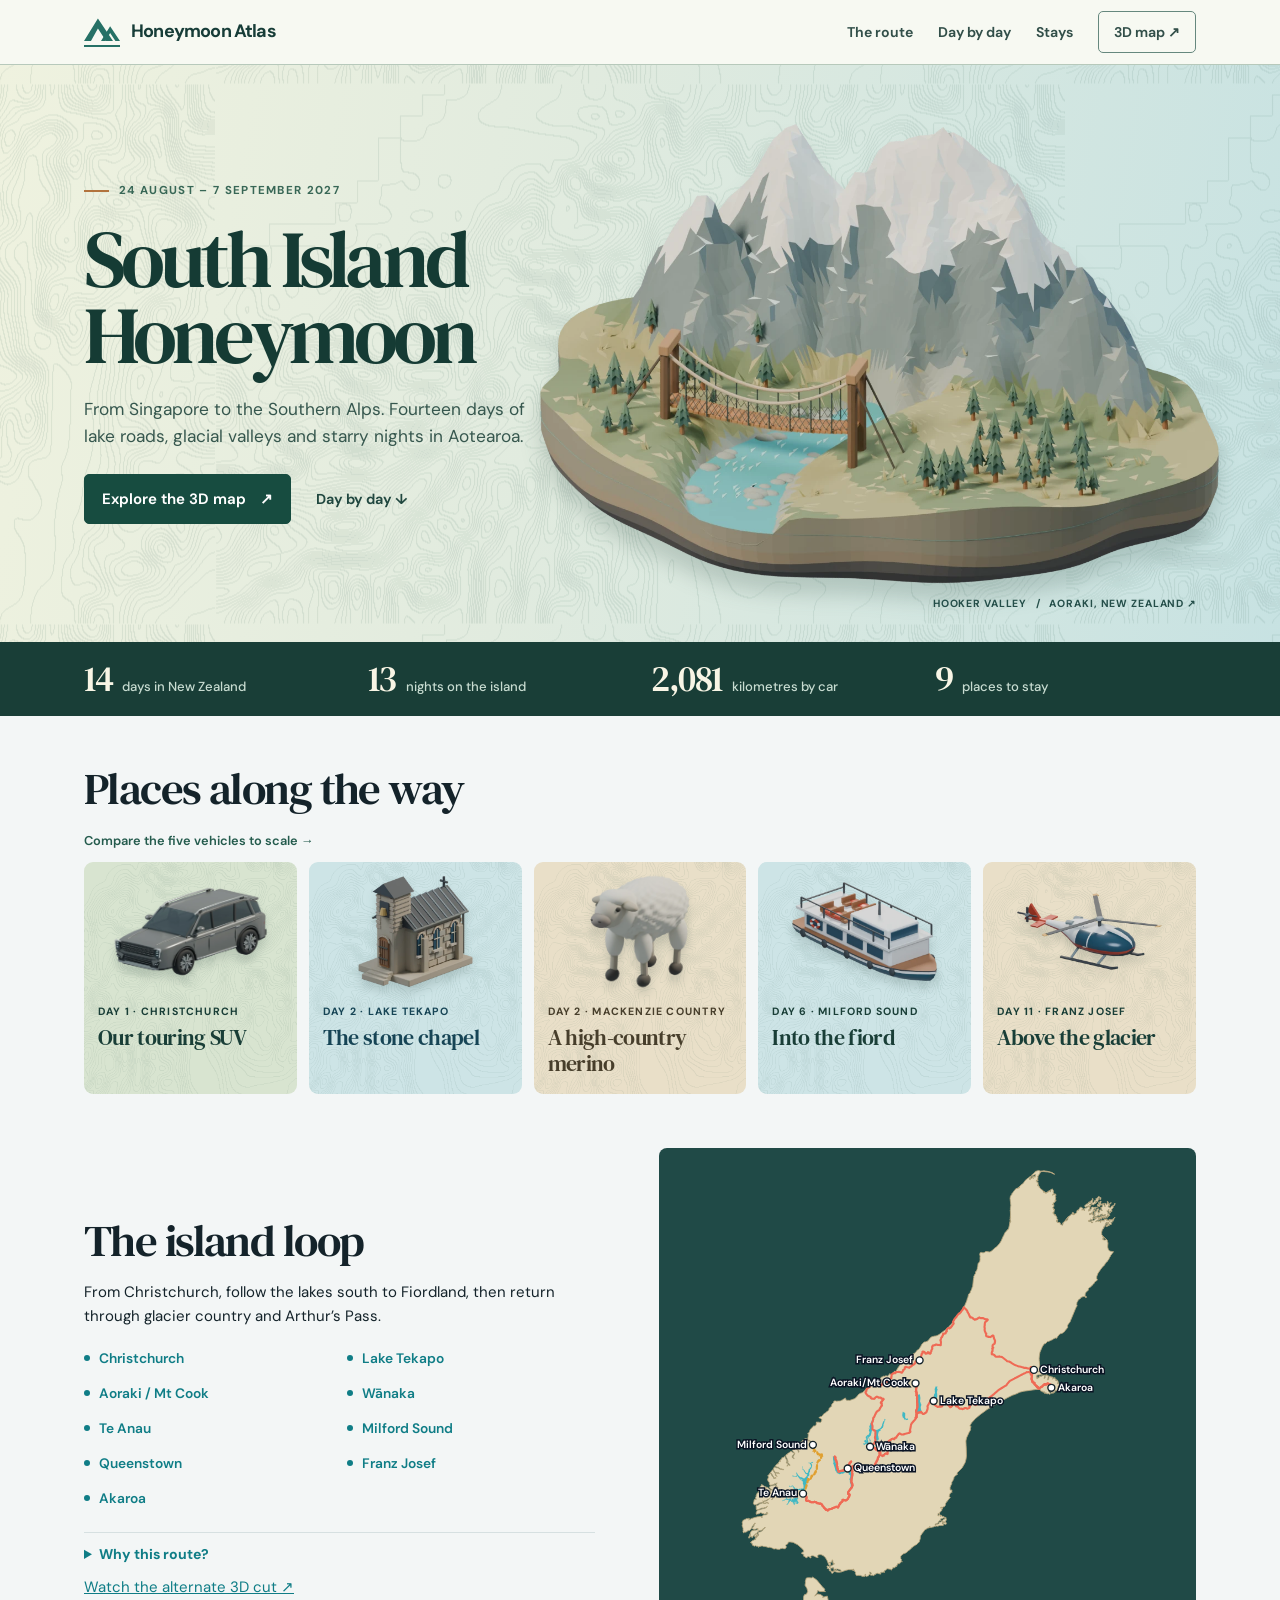
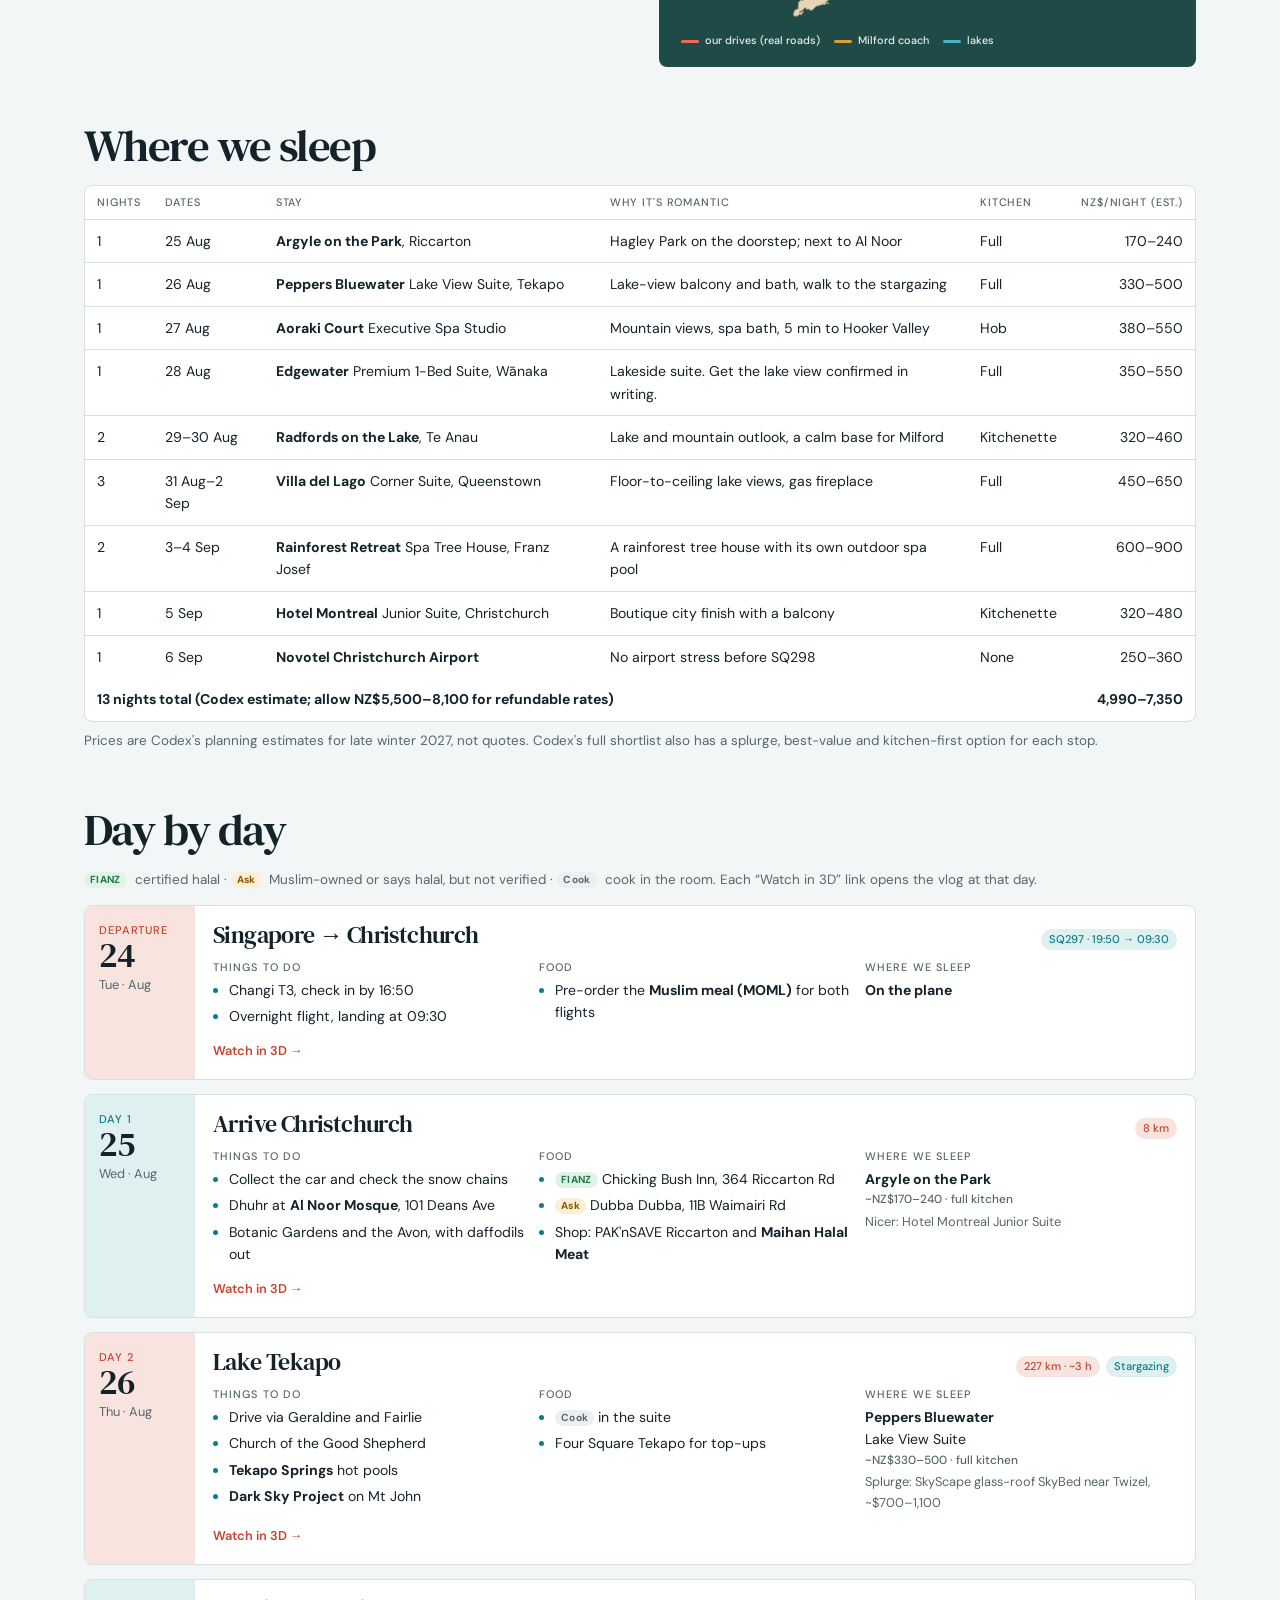
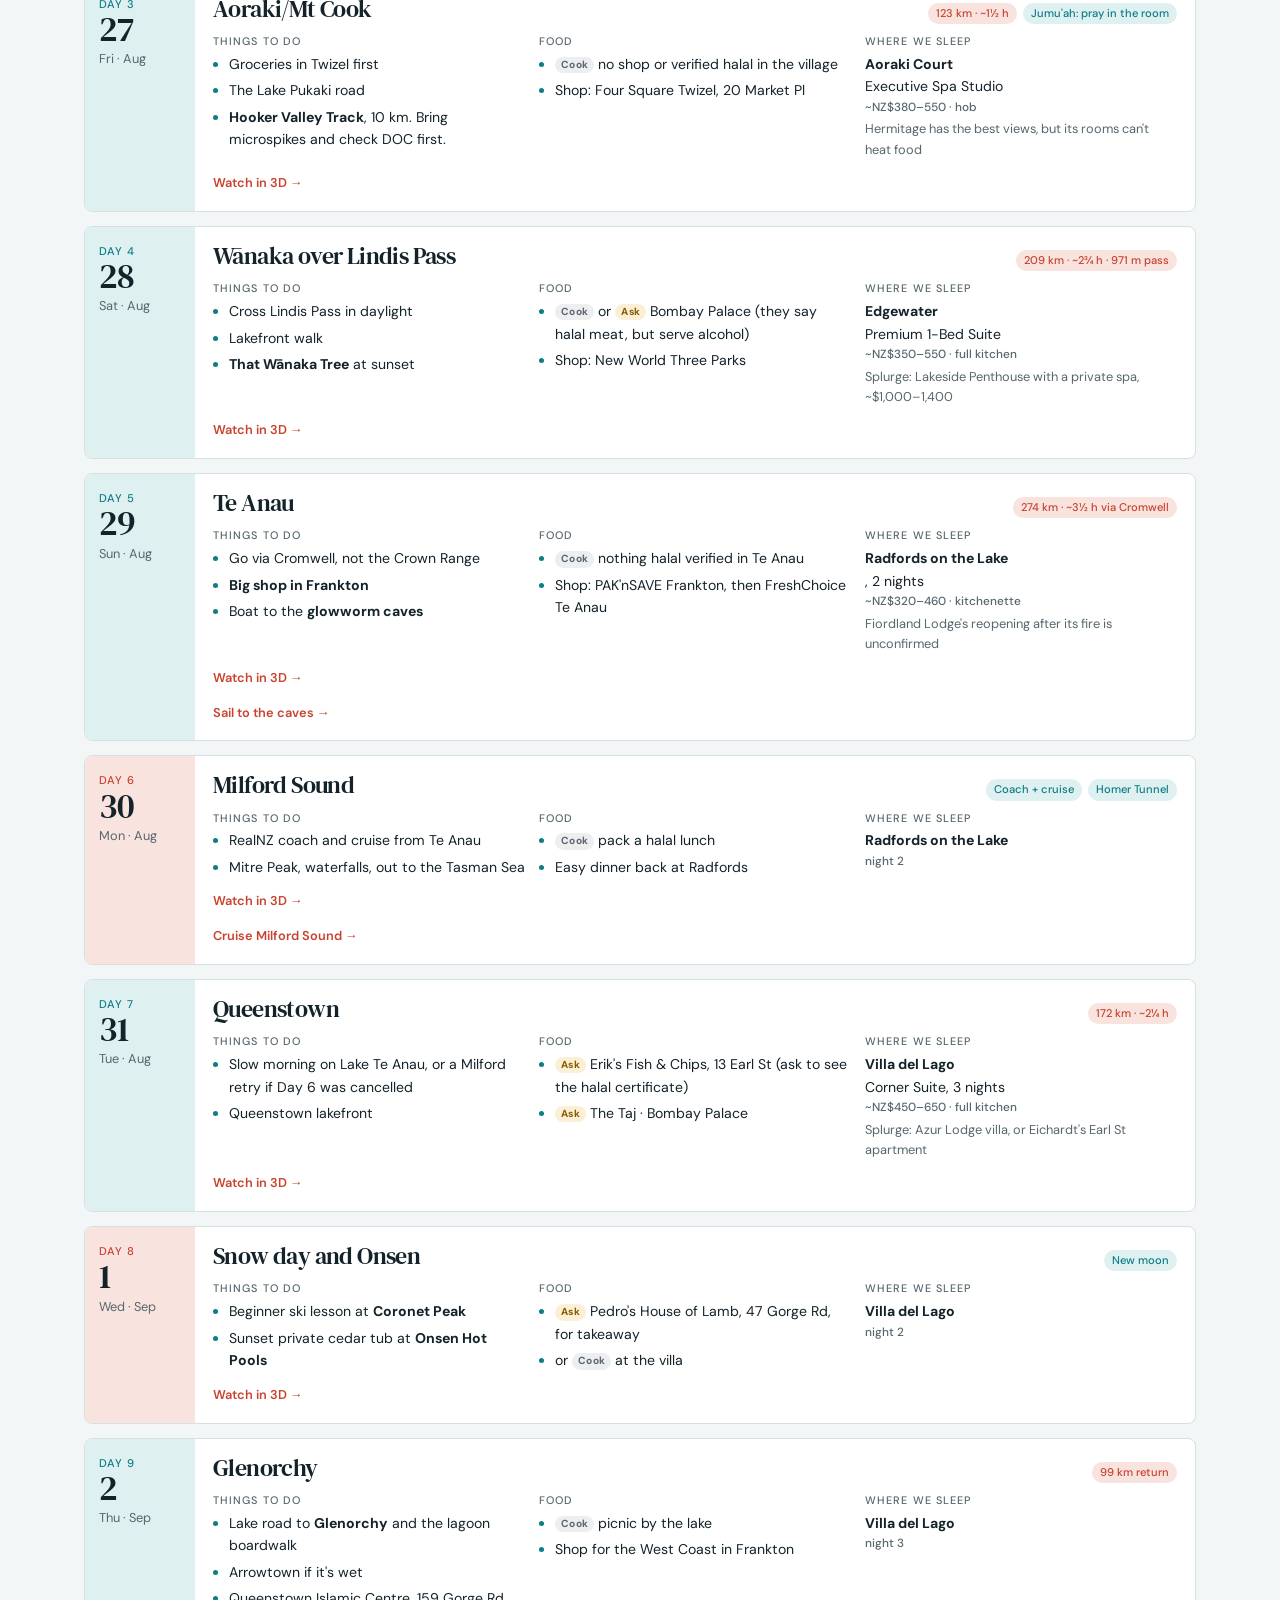
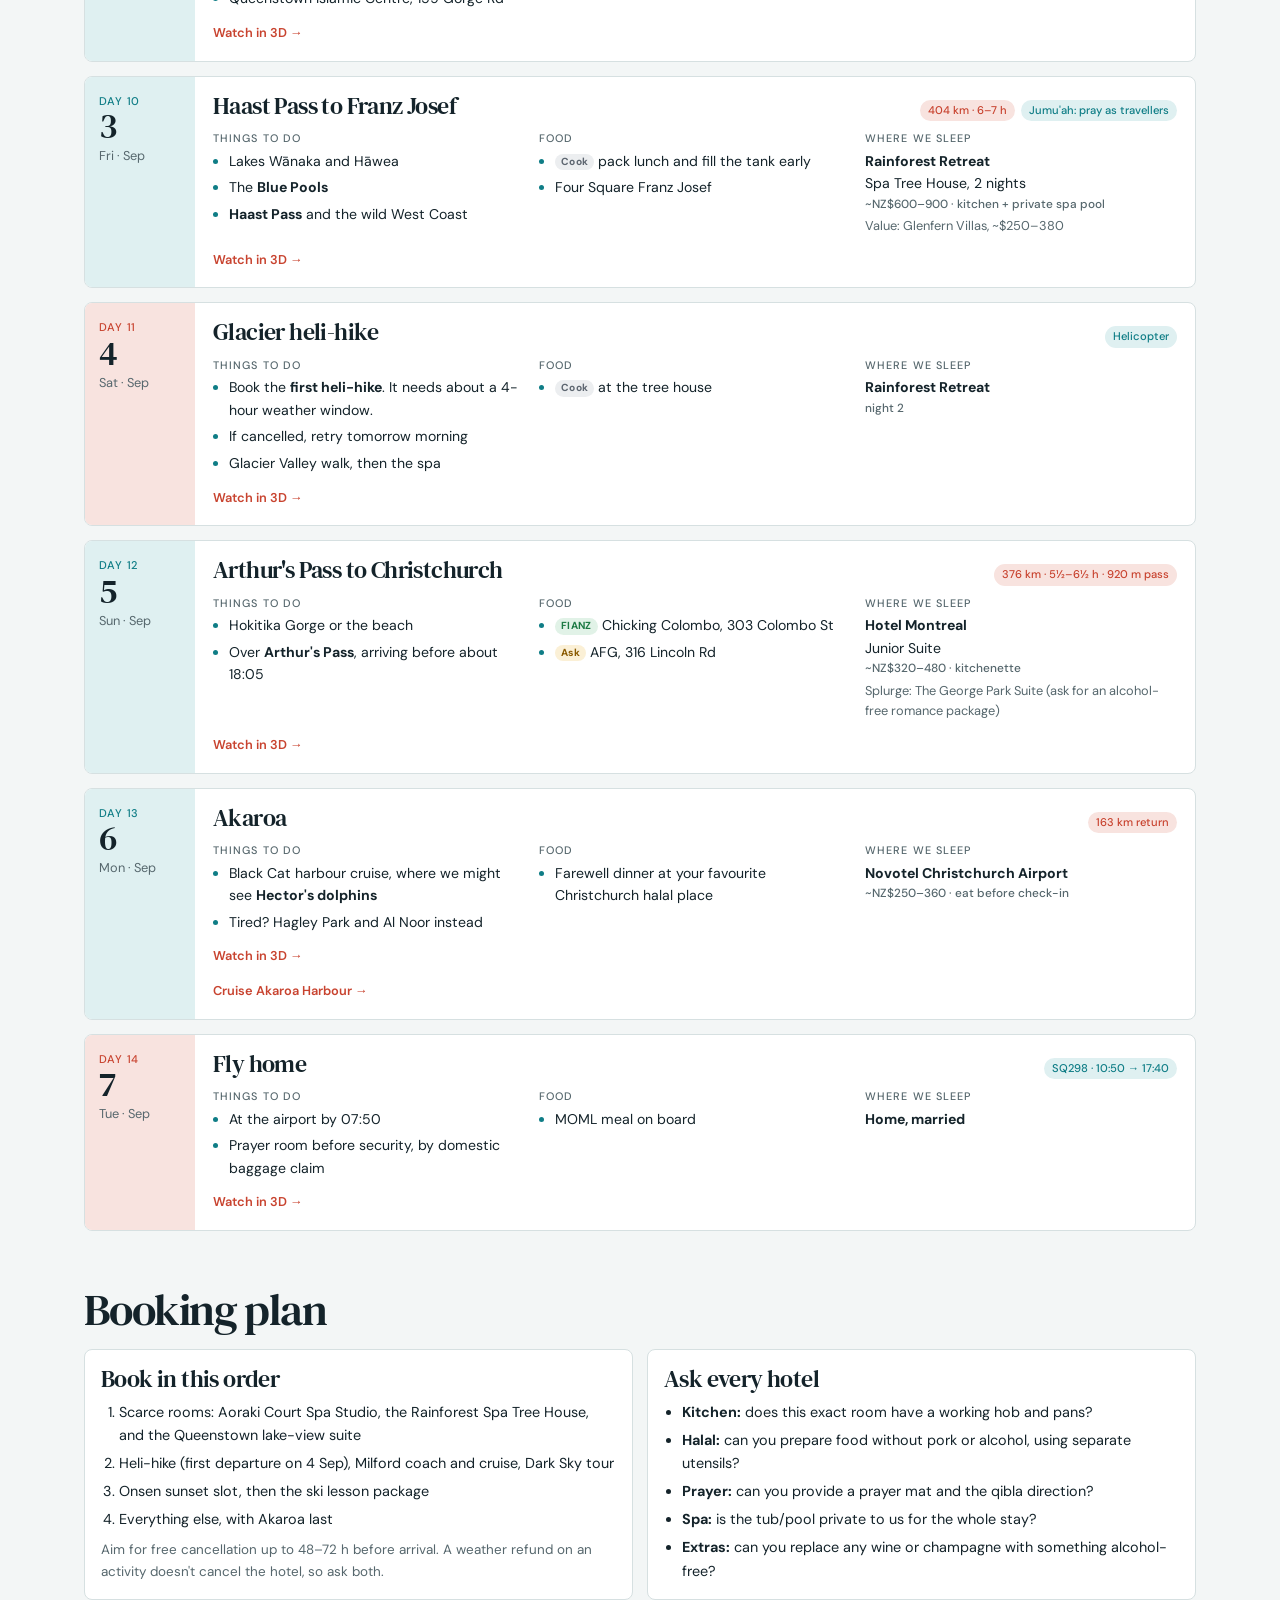
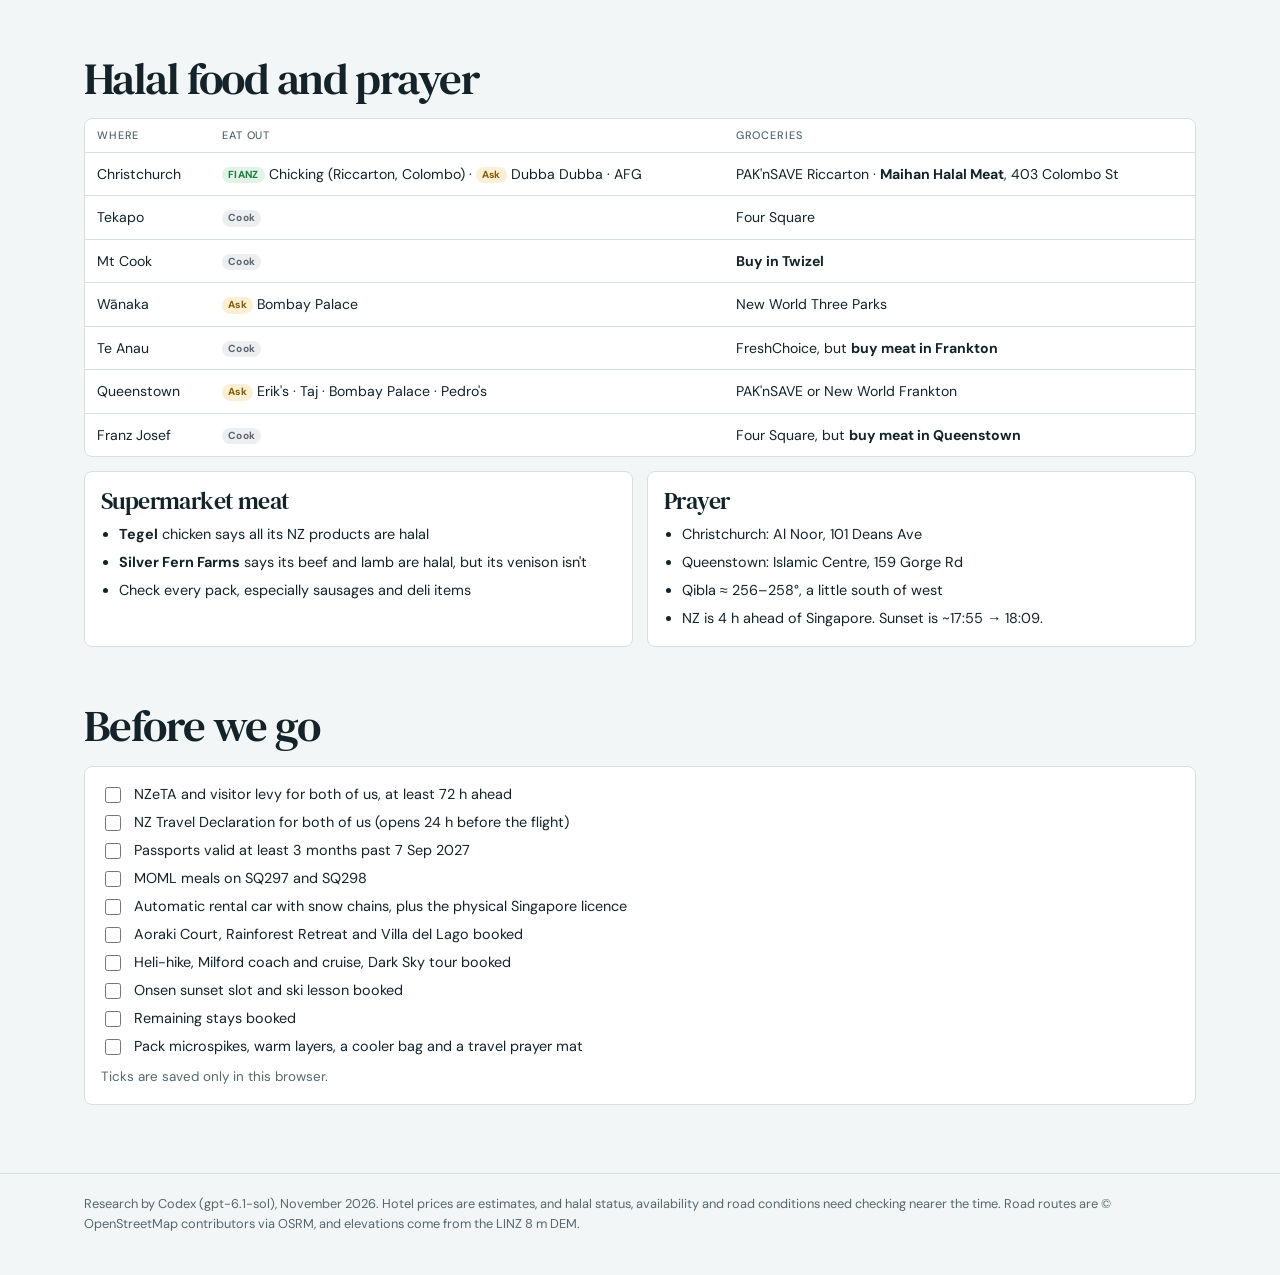
==== commit 7213f0b0: "Restore flight and arrival framing and fill the South Island drives with local scenery" ====
--- a/docs/index.html
+++ b/docs/index.html
@@ -134,7 +134,7 @@
 </div></div>
 <div class="trip-strip"><div class="wrap">
   <div class="trip-stat"><b>14</b><span>days in New Zealand</span></div><div class="trip-stat"><b>13</b><span>nights on the island</span></div>
-  <div class="trip-stat"><b>2,082</b><span>kilometres by car</span></div><div class="trip-stat"><b>9</b><span>places to stay</span></div>
+  <div class="trip-stat"><b>2,081</b><span>kilometres by car</span></div><div class="trip-stat"><b>9</b><span>places to stay</span></div>
 </div></div>
 <main class="wrap">
 <section aria-labelledby="places-h"><h2 id="places-h">Places along the way</h2>
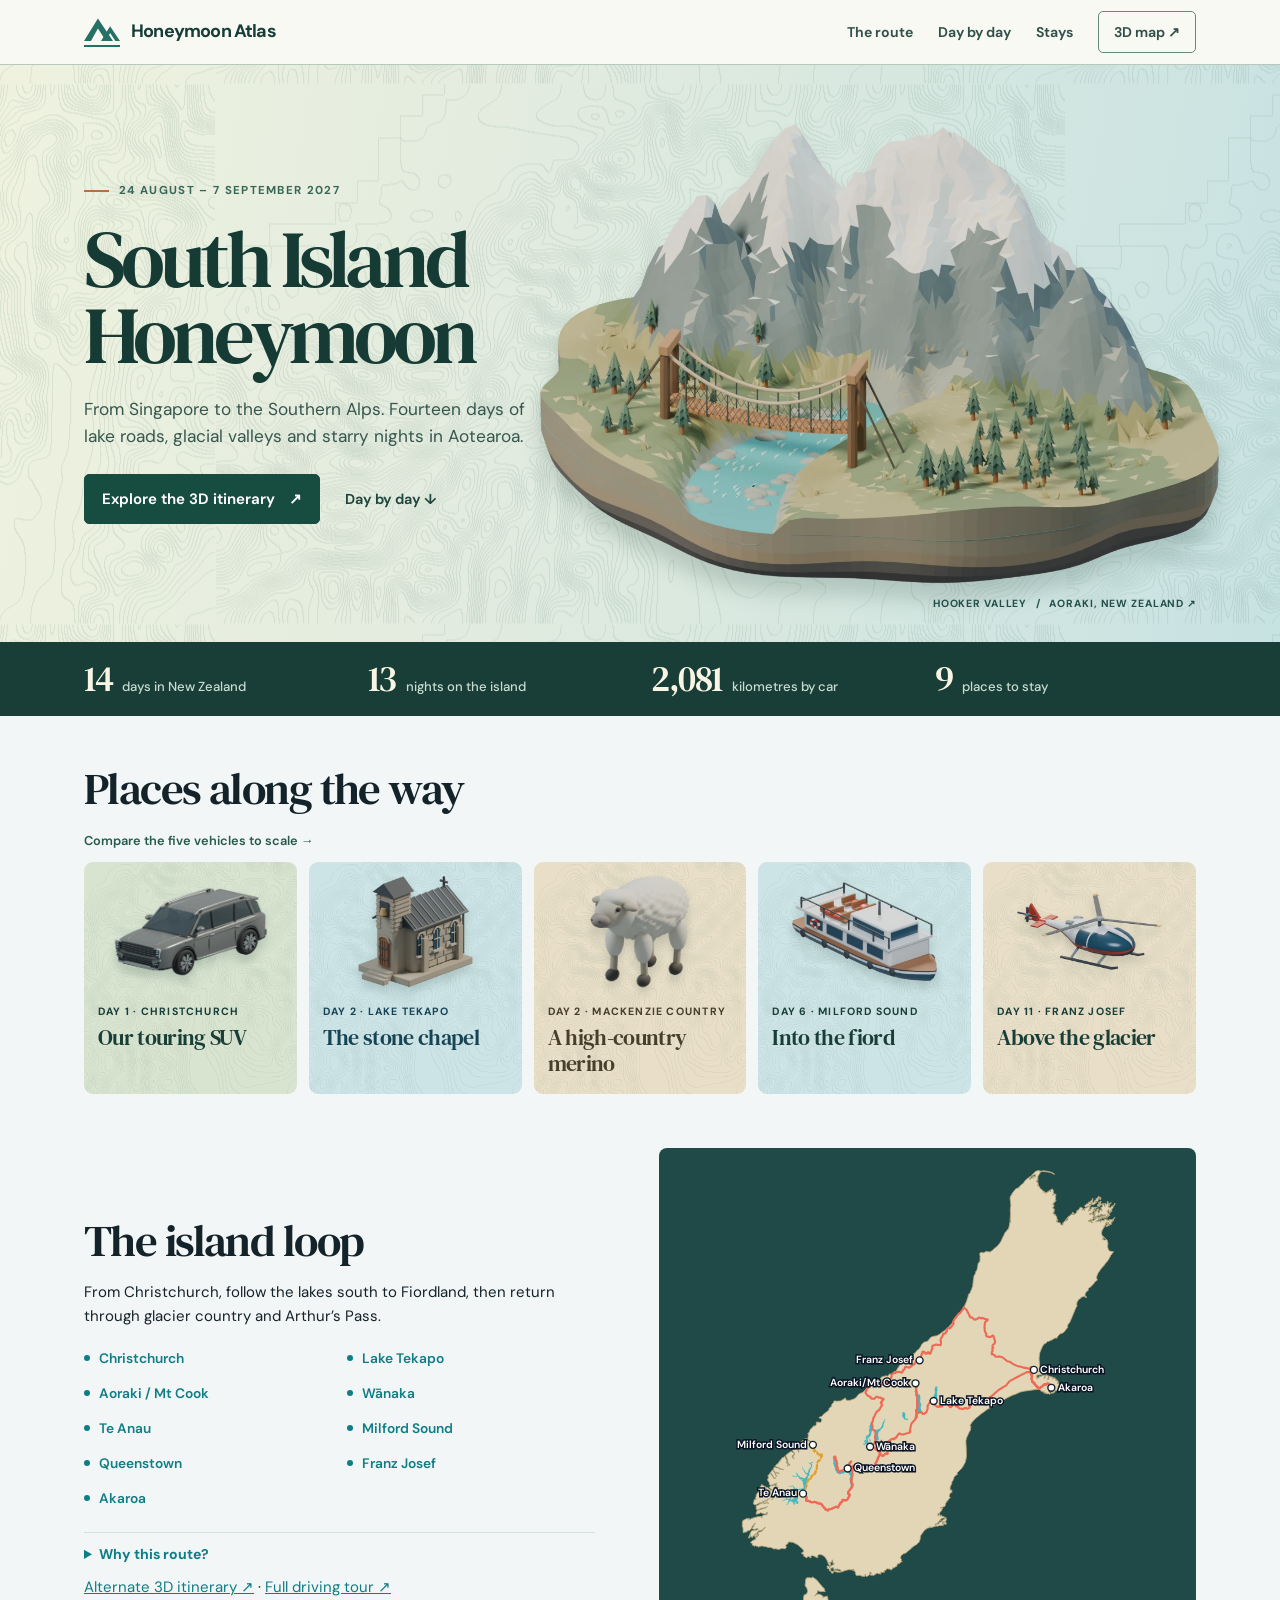
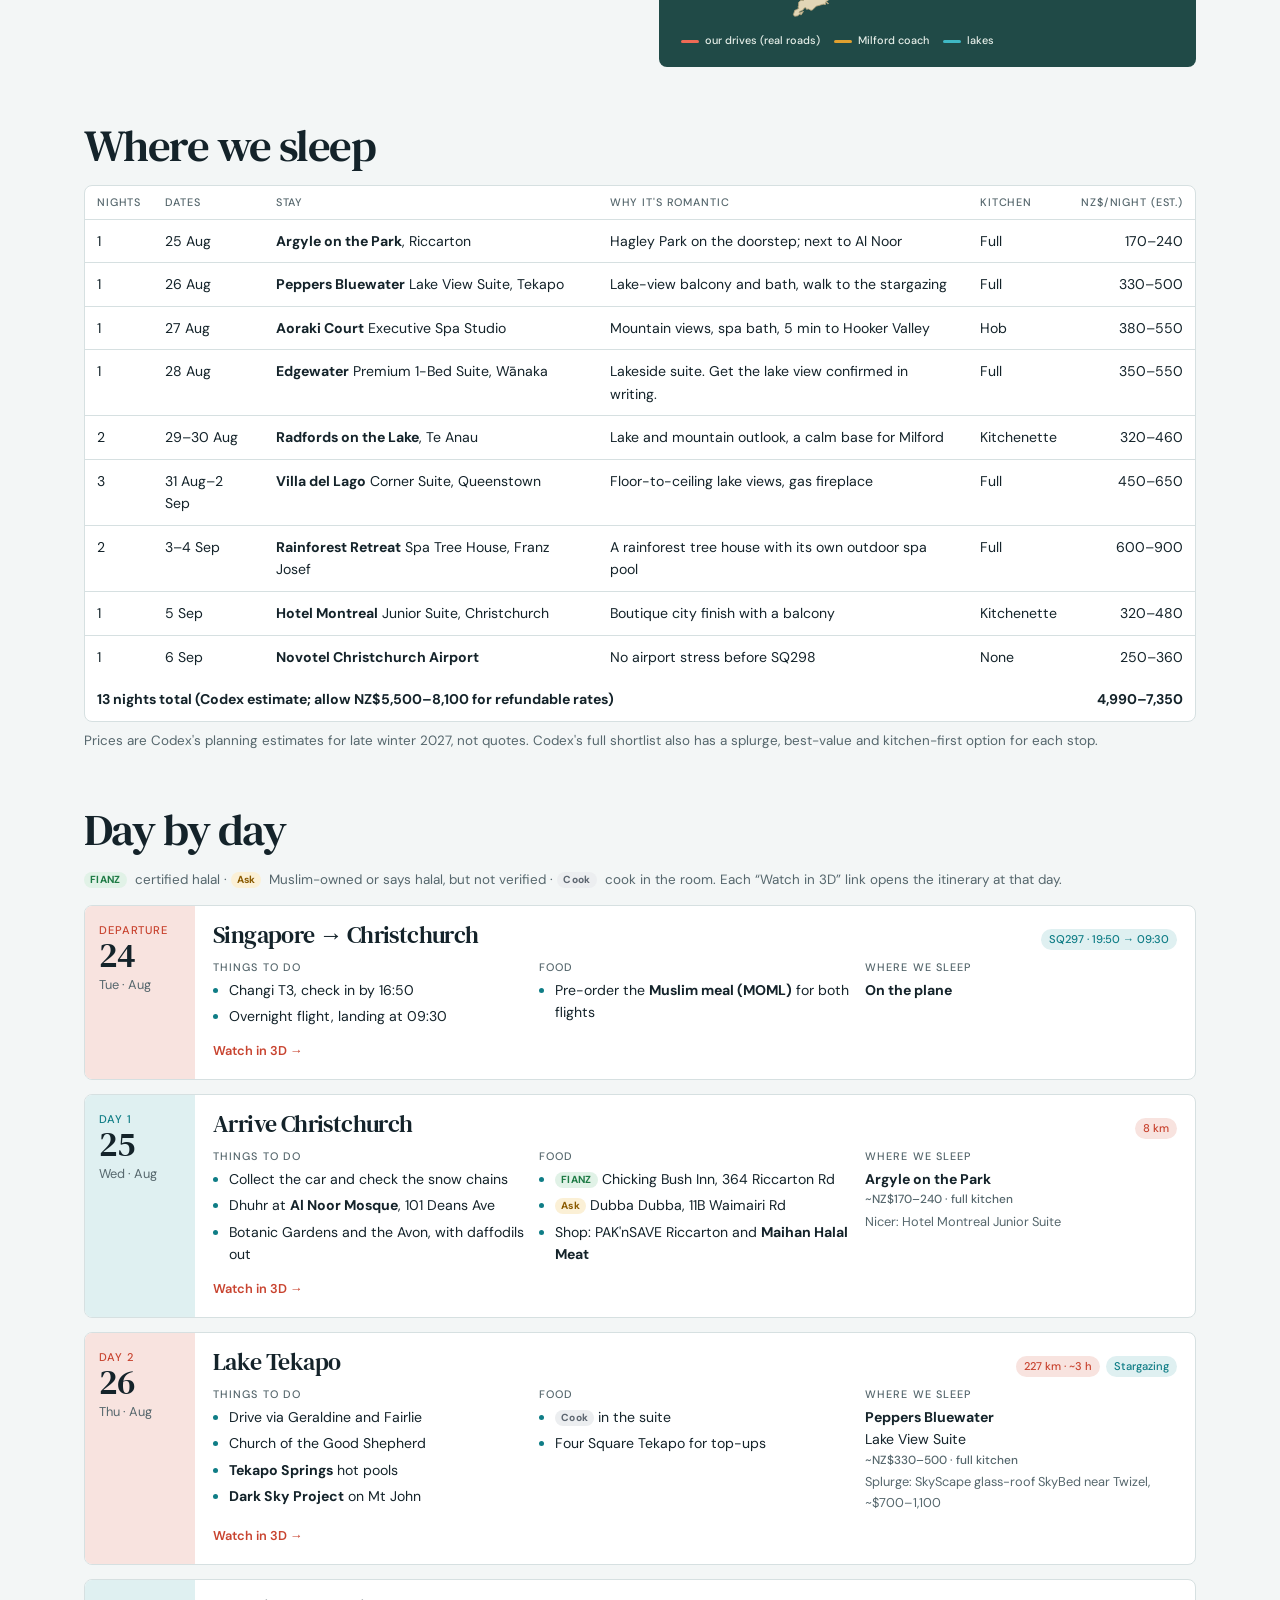
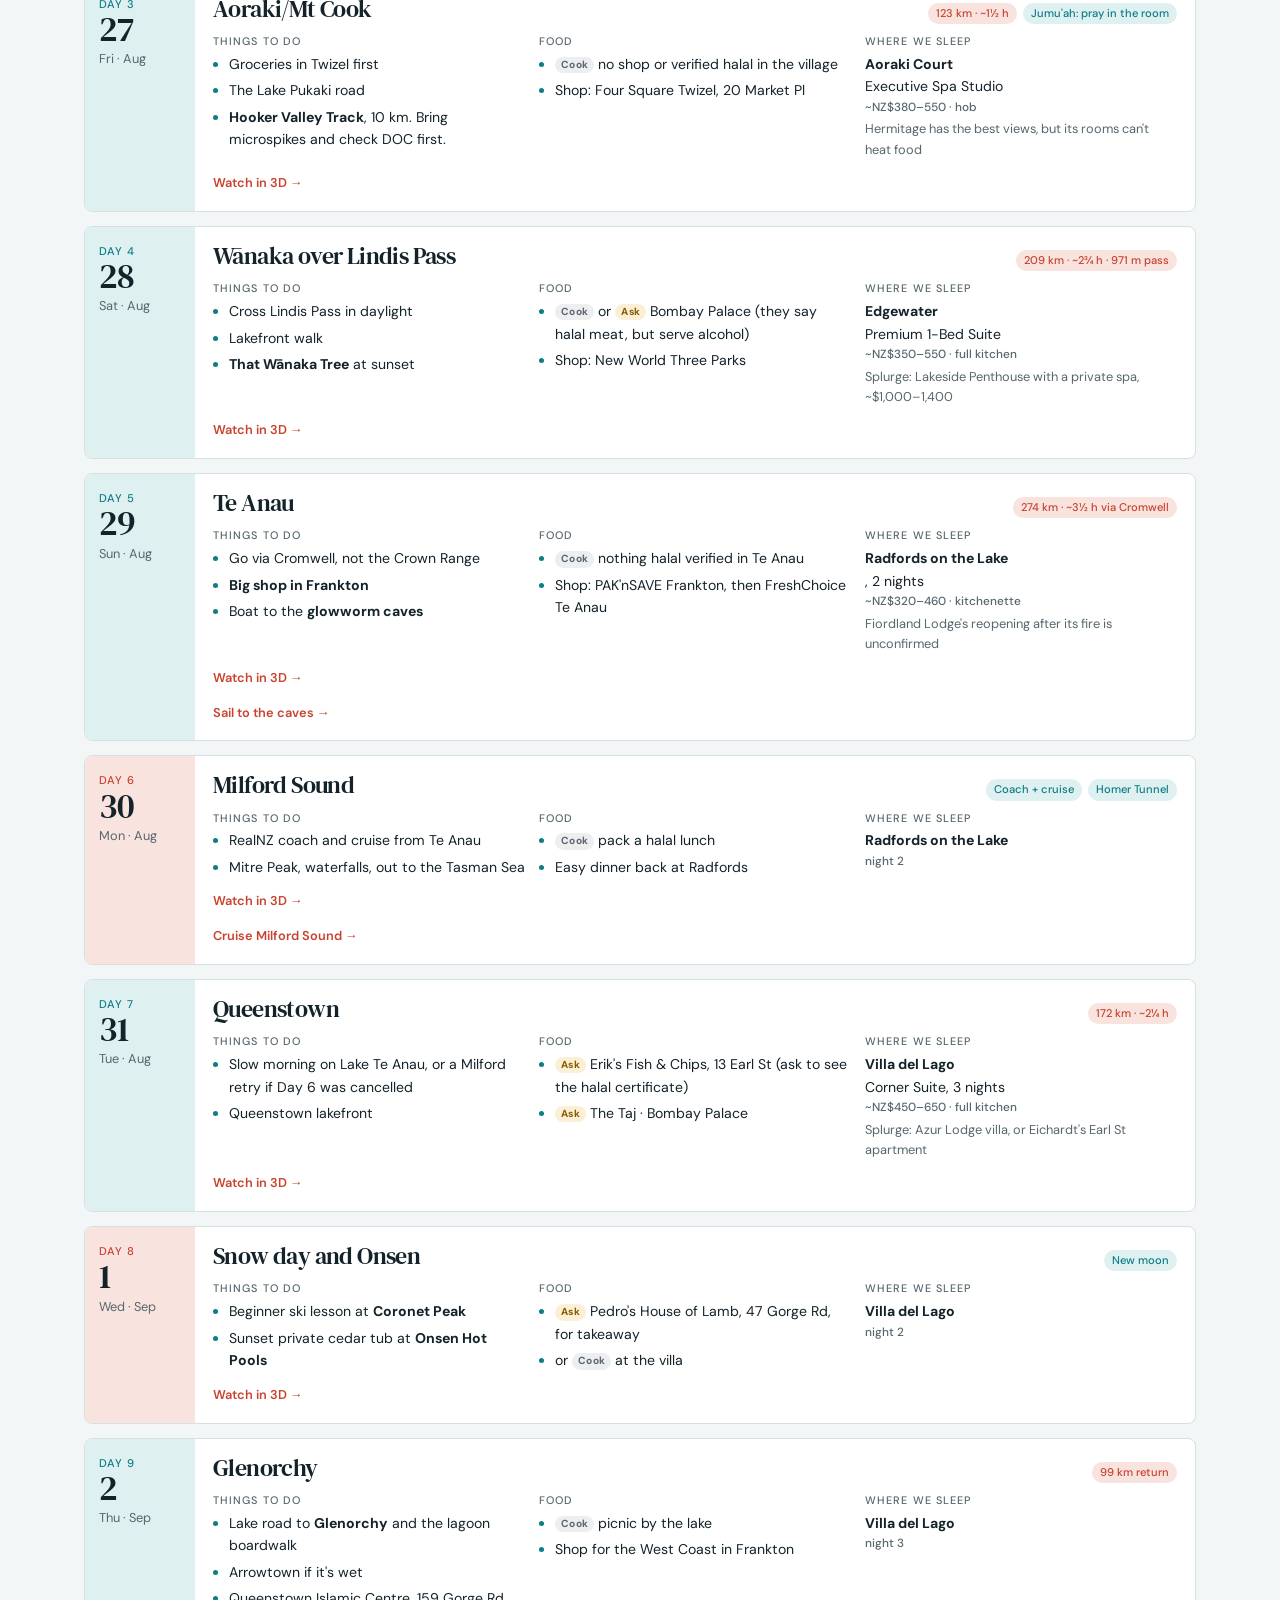
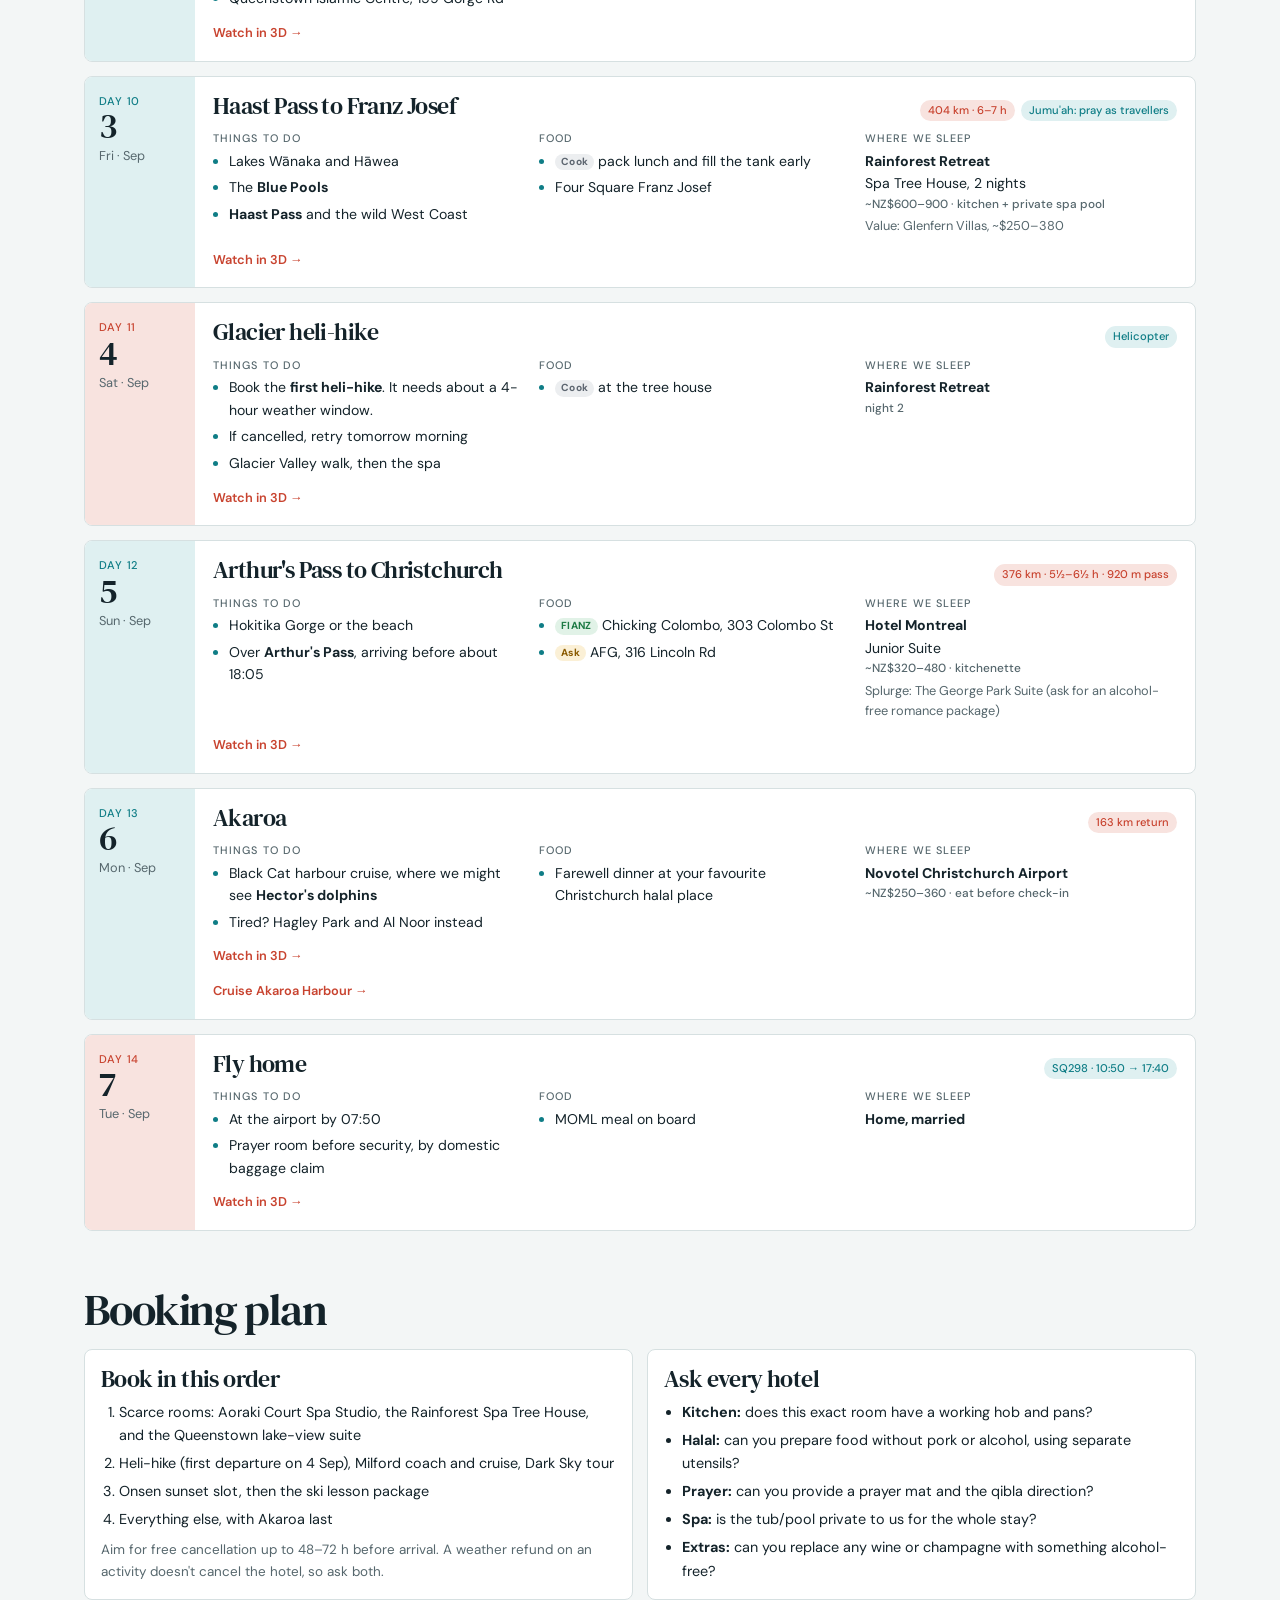
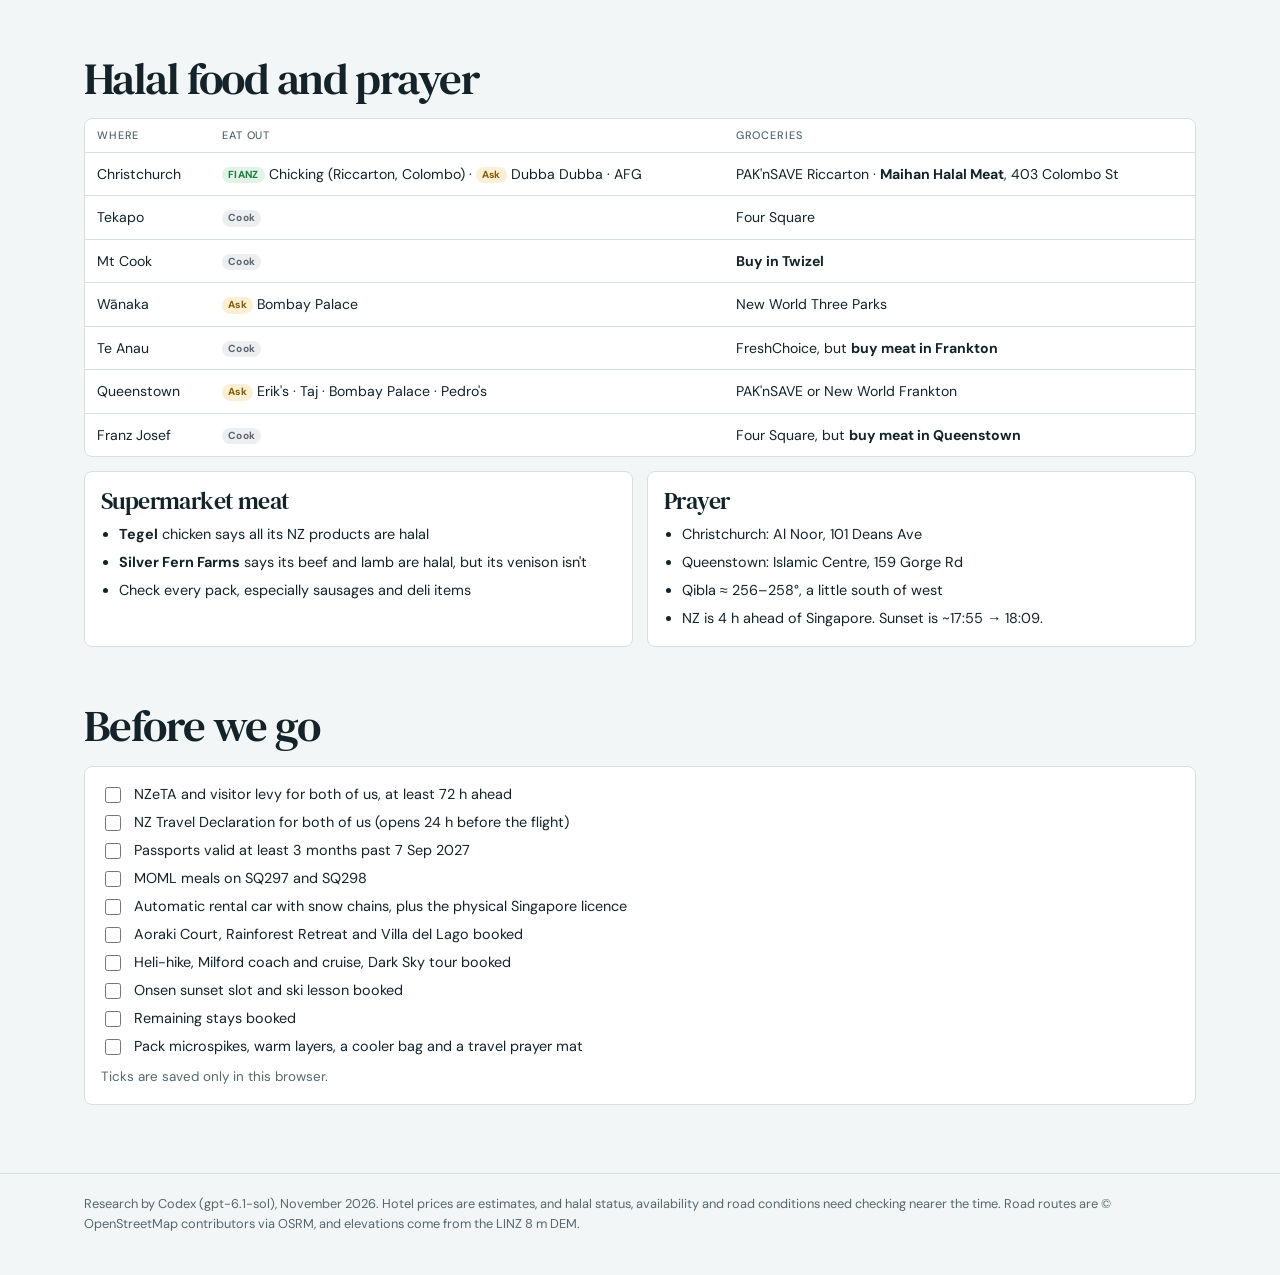
==== commit c61b5536: "Lead with the day-by-day itinerary and preserve the full driving tour" ====
--- a/docs/index.html
+++ b/docs/index.html
@@ -125,7 +125,7 @@
     <span class="trip-date">24 August – 7 September 2027</span>
     <h1>South Island <span>Honeymoon</span></h1>
     <p>From Singapore to the Southern Alps. Fourteen days of lake roads, glacial valleys and starry nights in Aotearoa.</p>
-    <div class="cover-actions"><a class="atlas-btn" href="3d/">Explore the 3D map <span aria-hidden="true">↗</span></a><a class="text-link" href="#days">Day by day ↓</a></div>
+    <div class="cover-actions"><a class="atlas-btn" href="3d/">Explore the 3D itinerary <span aria-hidden="true">↗</span></a><a class="text-link" href="#days">Day by day ↓</a></div>
   </div>
   <a class="cover-plate" href="3d/#place-valley" aria-label="Explore the Hooker Valley miniature in 3D">
     <img src="atlas/valley.webp" width="1320" height="900" style="height:auto" alt="A cutaway of snowy alpine peaks, a turquoise river and a timber swing bridge">
@@ -147,7 +147,7 @@
   <h2 id="route-h">The island loop</h2>
   <p>From Christchurch, follow the lakes south to Fiordland, then return through glacier country and Arthur’s Pass.</p>
   <ol class="route-stops"><li><a href="#trip-day-1">Christchurch</a></li><li><a href="#trip-day-2">Lake Tekapo</a></li><li><a href="#trip-day-3">Aoraki / Mt Cook</a></li><li><a href="#trip-day-4">Wānaka</a></li><li><a href="#trip-day-5">Te Anau</a></li><li><a href="#trip-day-6">Milford Sound</a></li><li><a href="#trip-day-7">Queenstown</a></li><li><a href="#trip-day-10">Franz Josef</a></li><li><a href="#trip-day-13">Akaroa</a></li></ol><details class="route-notes"><summary>Why this route?</summary><p><b>Yes. Keep the route and all 13 nights.</b> Codex compared every stop with the classic alternatives: Pukaki/Twizel stargazing cabins, The Hermitage, a second Wānaka night, a Milford overnight cruise, Glenorchy lodges, Hokitika, Kaikōura, Hanmer Springs and an Akaroa overnight. This loop has the best late-winter scenery and still leaves room to retry Milford and the heli-hike if the weather turns. The one weak spot is four one-night stops at the start. A second night in Wānaka is only worth it if we drop Akaroa.</p></details>
-  <a href="claude-cut/">Watch the alternate 3D cut ↗</a></div><figure class="mapcard" style="margin:0">
+  <a href="claude-cut/">Alternate 3D itinerary ↗</a> · <a href="3d/?tour=drive">Full driving tour ↗</a></div><figure class="mapcard" style="margin:0">
       <svg viewBox="0 0 551 662" role="img" aria-labelledby="mapT" class="routemap">
 <title id="mapT">Route map: the honeymoon loop on New Zealand's South Island</title>
 <path class="land" d="M430.5 11.8 L430.4 11.5 L430.6 11.3 L430.9 11.1 L431.2 10.7 L431.3 10.7 L431.5 10.6 L431.5 10.4 L431.7 10.2 L431.9 10.0 L432.4 10.5 L432.5 10.1 L432.5 10.0 L432.9 9.9 L433.1 10.1 L433.3 10.1 L433.4 10.1 L434.0 9.7 L434.4 9.3 L434.8 9.5 L435.2 9.3 L435.3 9.3 L435.6 9.4 L435.9 9.6 L436.3 9.6 L436.7 9.8 L436.8 9.6 L437.1 9.8 L437.7 10.1 L438.9 10.3 L443.1 9.8 L448.4 10.6 L453.7 11.9 L455.3 12.6 L455.5 12.6 L458.7 14.9 L457.9 14.3 L456.0 13.2 L457.1 14.1 L457.3 14.4 L455.9 13.9 L455.7 13.6 L455.5 13.6 L454.9 13.2 L453.7 12.7 L453.4 12.6 L452.6 12.2 L451.7 11.9 L450.5 11.7 L449.2 11.4 L445.8 11.2 L445.1 11.0 L442.1 10.7 L439.2 11.0 L438.3 11.8 L438.1 12.2 L438.1 11.5 L437.8 11.1 L437.6 10.9 L437.8 11.6 L438.0 11.6 L437.6 12.2 L437.2 13.0 L437.3 13.8 L436.9 14.1 L436.0 15.3 L435.8 15.6 L434.8 17.4 L434.6 17.6 L434.0 17.5 L434.3 18.4 L434.4 18.0 L434.7 18.0 L434.8 18.0 L434.5 19.8 L434.2 21.5 L434.1 21.1 L434.2 22.4 L434.1 21.8 L434.4 24.6 L434.3 23.9 L434.2 23.5 L434.2 24.0 L434.2 23.3 L434.1 23.2 L433.9 22.8 L433.9 23.2 L433.7 23.7 L433.8 23.4 L433.6 22.8 L433.7 22.6 L433.3 22.8 L432.5 23.9 L432.1 24.5 L432.3 24.1 L432.6 24.4 L432.5 24.5 L432.4 24.9 L432.5 24.7 L432.6 24.5 L432.8 24.7 L433.2 25.1 L433.2 25.5 L433.7 25.8 L433.5 26.0 L432.8 25.9 L432.9 26.0 L433.3 26.2 L433.9 26.6 L434.3 26.0 L434.7 26.4 L434.8 29.7 L434.8 29.5 L434.8 29.6 L434.6 30.0 L434.4 30.1 L434.0 30.3 L434.3 31.0 L434.3 31.5 L434.5 31.6 L435.1 31.1 L435.0 30.8 L434.8 30.7 L434.9 30.1 L434.8 30.3 L434.6 30.1 L435.0 30.0 L435.4 31.3 L436.4 32.8 L436.2 32.9 L436.3 32.7 L436.0 33.3 L436.3 33.2 L436.4 33.0 L436.5 32.9 L438.0 35.3 L438.7 35.8 L439.8 36.6 L440.2 36.7 L440.2 37.1 L440.5 37.7 L440.9 37.9 L441.2 38.1 L441.0 37.9 L441.0 37.8 L440.9 37.7 L441.8 37.9 L442.1 37.9 L441.7 38.4 L442.1 39.0 L442.2 39.1 L442.2 39.3 L442.5 39.3 L442.7 39.7 L443.1 39.7 L443.1 39.8 L443.0 39.7 L442.9 39.9 L442.8 39.7 L442.5 39.8 L442.6 40.1 L442.6 40.3 L442.8 40.4 L442.9 40.6 L443.1 41.0 L443.2 41.0 L443.7 41.1 L443.5 40.6 L443.2 40.3 L443.3 39.7 L443.4 39.7 L443.8 39.8 L443.8 39.8 L444.7 40.5 L445.1 41.1 L445.1 41.2 L445.0 41.4 L444.8 41.8 L444.9 41.8 L445.1 42.0 L445.2 41.8 L445.2 41.3 L445.7 41.2 L446.2 41.7 L446.0 42.0 L446.5 42.2 L446.6 41.8 L446.6 41.2 L446.4 41.3 L446.3 41.0 L446.1 40.9 L447.6 41.0 L448.7 40.5 L448.8 39.8 L449.2 40.1 L449.0 39.9 L448.9 39.7 L449.3 39.9 L449.5 40.0 L449.9 39.8 L450.1 39.7 L450.3 39.0 L450.2 39.4 L449.9 39.6 L450.4 38.7 L450.7 37.8 L451.3 38.6 L452.0 39.0 L451.8 39.8 L452.4 40.2 L452.7 39.6 L452.6 39.6 L453.1 38.8 L452.9 38.5 L452.4 38.7 L452.2 38.9 L452.7 38.4 L452.9 37.9 L453.0 37.3 L452.9 36.9 L453.3 36.6 L453.9 36.4 L454.3 36.6 L455.0 36.1 L455.4 36.0 L455.9 36.1 L455.9 36.4 L455.7 37.0 L456.1 37.3 L456.5 38.2 L456.9 38.5 L457.1 39.3 L456.4 39.4 L456.2 39.2 L456.2 39.6 L456.5 39.4 L456.4 40.2 L456.7 40.8 L457.1 41.7 L457.5 42.8 L457.6 43.3 L456.9 43.3 L456.7 43.3 L456.5 43.7 L456.5 43.2 L456.1 43.2 L456.2 43.4 L456.0 43.6 L456.1 43.5 L456.1 43.7 L456.4 43.9 L456.3 44.2 L456.5 44.2 L456.2 44.2 L456.0 44.0 L455.7 44.9 L455.8 44.8 L456.3 44.9 L456.5 44.7 L456.9 44.1 L457.4 43.7 L458.1 43.8 L458.1 43.8 L458.1 43.5 L458.1 43.5 L457.7 43.4 L458.4 43.5 L459.1 43.1 L459.1 42.7 L459.1 42.9 L459.4 43.0 L459.7 43.3 L460.0 43.2 L460.2 43.7 L460.2 44.3 L460.1 44.7 L460.5 45.2 L460.3 45.3 L460.2 45.7 L460.1 45.8 L459.4 45.8 L459.5 46.4 L459.8 47.3 L460.4 48.2 L460.1 48.3 L460.1 48.7 L459.3 48.5 L459.2 48.7 L459.5 48.9 L459.6 49.1 L460.1 49.3 L459.6 50.0 L459.9 49.8 L459.9 50.2 L459.7 50.5 L459.8 50.6 L459.8 50.7 L460.1 50.6 L460.3 50.9 L460.0 50.9 L459.9 51.2 L459.8 51.4 L459.6 51.6 L459.4 52.0 L459.1 51.8 L459.1 52.1 L459.2 52.3 L459.3 52.4 L459.5 52.5 L459.6 51.9 L459.6 52.5 L460.1 52.7 L460.1 52.1 L460.6 51.9 L460.4 52.4 L460.6 52.4 L460.6 52.9 L460.8 53.1 L459.9 53.4 L459.5 53.7 L459.3 54.3 L458.9 54.3 L458.6 55.1 L458.2 55.7 L457.8 55.8 L457.3 55.8 L456.6 56.0 L456.5 56.0 L456.7 56.4 L456.6 56.6 L456.4 56.6 L456.5 56.7 L456.5 56.8 L456.8 56.8 L456.6 57.7 L456.5 58.0 L456.5 58.0 L456.5 57.6 L455.6 58.2 L455.6 57.9 L455.4 57.9 L455.6 58.1 L455.4 58.3 L455.6 58.6 L456.0 58.6 L456.1 58.4 L456.6 58.3 L457.4 58.2 L457.5 58.5 L457.2 58.8 L457.6 59.4 L457.6 60.0 L457.4 60.1 L457.2 60.5 L457.6 60.9 L457.4 61.2 L457.3 61.6 L456.7 61.6 L456.3 62.2 L456.1 62.8 L455.8 62.8 L456.1 63.0 L455.9 63.0 L456.3 62.9 L456.6 63.4 L456.2 63.3 L456.1 63.4 L456.5 63.6 L456.4 63.9 L456.7 63.7 L456.8 64.2 L456.6 64.6 L457.0 64.7 L457.0 64.2 L457.1 64.4 L457.3 64.3 L457.5 64.3 L457.2 64.9 L457.4 64.8 L458.1 65.1 L458.4 66.2 L458.3 66.1 L458.2 65.7 L458.0 65.4 L458.1 65.1 L458.1 65.1 L457.8 65.0 L457.7 65.2 L457.6 65.5 L457.1 65.5 L457.6 65.5 L457.6 65.6 L457.5 65.7 L457.8 65.9 L457.9 66.2 L458.0 66.1 L458.1 66.4 L458.2 66.4 L457.8 68.4 L457.6 69.3 L457.5 69.9 L457.5 69.8 L457.5 69.7 L457.3 69.5 L457.5 69.3 L457.5 69.1 L457.4 68.7 L457.1 68.9 L456.9 69.2 L456.8 69.4 L456.8 69.4 L456.6 69.8 L456.7 69.7 L456.7 70.3 L456.4 70.0 L456.4 70.3 L456.1 70.5 L456.2 70.6 L456.1 70.9 L456.8 70.6 L457.0 70.9 L456.9 70.9 L457.0 70.9 L457.1 71.0 L457.2 71.1 L457.3 71.6 L457.3 71.7 L457.3 72.1 L457.4 71.9 L457.8 72.2 L457.7 72.2 L458.1 72.5 L457.9 72.8 L458.1 72.5 L458.4 72.9 L458.8 73.7 L459.1 73.9 L459.2 74.1 L459.3 74.3 L459.6 74.5 L459.9 74.1 L459.6 73.9 L459.3 73.2 L459.5 72.9 L459.1 72.6 L459.0 72.4 L458.9 72.2 L458.5 71.8 L459.7 73.2 L460.6 74.7 L461.8 76.8 L461.9 78.8 L463.3 80.3 L463.2 80.7 L463.1 80.6 L463.0 81.0 L462.8 81.5 L462.4 81.3 L462.3 81.2 L462.2 81.3 L462.0 80.9 L461.8 80.9 L461.6 80.9 L461.0 80.7 L461.4 81.2 L460.9 81.7 L461.5 81.7 L461.7 81.7 L461.4 82.5 L461.2 83.0 L461.5 82.8 L461.9 83.1 L462.2 82.8 L462.3 82.7 L462.6 83.0 L462.7 82.8 L463.1 83.1 L462.7 83.4 L461.9 83.8 L462.1 84.0 L462.6 84.0 L462.7 84.3 L463.0 84.1 L463.3 84.2 L463.5 84.1 L463.8 84.4 L463.9 84.1 L465.1 84.1 L465.3 84.3 L465.4 84.2 L465.4 84.4 L465.6 84.6 L465.7 83.9 L465.6 84.0 L465.7 84.3 L466.2 85.0 L466.1 84.8 L466.1 84.5 L466.3 84.8 L466.6 85.6 L466.9 85.6 L466.4 85.8 L467.0 85.8 L466.7 86.1 L466.7 86.4 L466.9 86.7 L467.1 86.9 L467.3 86.8 L467.6 87.1 L468.5 87.4 L468.8 87.7 L469.0 87.9 L469.2 87.9 L469.2 88.1 L469.7 88.1 L470.3 87.7 L470.4 86.8 L470.8 86.3 L471.0 86.0 L470.8 85.7 L470.7 85.5 L470.1 85.9 L470.4 85.5 L470.7 85.3 L471.0 85.1 L471.1 84.8 L470.2 85.3 L470.1 85.0 L471.4 84.1 L471.9 83.7 L472.5 83.5 L472.2 83.4 L472.2 83.1 L474.2 81.9 L474.6 81.5 L475.0 81.2 L475.0 81.3 L474.8 81.0 L475.2 81.0 L475.0 81.7 L475.3 81.4 L475.1 80.9 L475.4 81.5 L475.1 81.9 L475.4 81.8 L475.7 81.7 L475.9 81.6 L477.4 80.4 L477.6 79.1 L477.8 78.2 L478.2 77.8 L478.0 76.1 L474.9 80.4 L473.9 81.3 L473.9 81.6 L473.6 81.5 L474.0 80.9 L476.1 79.1 L477.9 76.1 L479.5 75.1 L481.0 74.0 L482.5 72.6 L483.5 71.5 L484.2 71.9 L484.5 71.4 L484.2 70.5 L484.1 69.9 L484.3 69.8 L484.4 69.7 L484.9 69.9 L485.4 69.9 L485.5 69.9 L485.8 70.2 L486.0 71.3 L486.3 72.4 L485.9 72.1 L485.8 72.1 L485.8 72.3 L485.5 72.4 L485.0 72.4 L484.6 71.7 L484.2 72.2 L485.1 73.2 L485.1 73.2 L485.3 73.2 L485.4 73.3 L485.3 73.4 L485.8 72.9 L485.6 72.8 L486.0 73.0 L486.4 72.9 L486.7 72.5 L487.0 72.4 L487.6 72.5 L486.4 72.1 L487.7 71.8 L489.5 71.0 L490.1 70.1 L490.5 69.2 L490.6 67.6 L491.0 66.7 L491.4 66.7 L492.1 66.5 L492.5 66.7 L492.8 67.0 L492.9 67.0 L493.0 66.7 L493.2 66.5 L492.8 66.8 L492.1 66.6 L492.6 66.3 L493.5 65.5 L494.1 64.7 L494.4 63.8 L494.6 63.9 L494.8 63.0 L495.0 62.9 L495.2 62.8 L495.5 63.1 L496.2 62.6 L496.5 61.7 L497.0 62.2 L497.2 62.8 L497.9 63.2 L498.0 63.6 L498.7 63.4 L499.1 63.5 L499.4 64.2 L498.7 65.0 L498.5 65.5 L498.7 64.9 L498.5 64.8 L498.3 65.1 L497.9 66.3 L498.3 66.3 L498.3 66.6 L498.6 66.0 L498.7 65.7 L498.7 65.5 L499.5 66.0 L499.7 65.5 L500.1 65.3 L500.2 65.7 L500.8 66.0 L500.9 66.6 L501.0 67.3 L501.4 66.9 L502.0 66.2 L501.9 65.8 L501.6 65.8 L501.7 65.9 L501.0 65.2 L501.0 64.8 L501.2 64.2 L502.3 64.1 L502.7 63.8 L503.5 63.4 L503.9 63.5 L504.4 63.4 L504.5 63.1 L504.9 63.1 L505.3 63.2 L505.1 62.9 L505.3 62.3 L506.2 62.0 L506.6 62.0 L506.9 61.9 L507.6 61.5 L507.9 60.8 L506.8 61.1 L506.4 61.1 L506.6 60.8 L507.3 60.1 L506.9 59.9 L506.7 60.1 L505.8 60.7 L505.6 61.3 L505.2 61.0 L505.0 60.3 L504.1 61.7 L503.8 62.0 L503.0 62.1 L502.5 61.4 L502.0 60.9 L501.8 60.3 L503.4 58.6 L504.2 57.8 L504.7 57.5 L505.0 57.3 L505.0 57.6 L505.4 58.0 L505.7 57.8 L506.0 57.6 L506.0 57.2 L506.1 57.1 L506.0 56.6 L506.3 56.8 L506.6 57.1 L506.8 57.3 L507.0 57.0 L507.2 56.9 L507.2 56.5 L507.2 56.0 L507.6 56.1 L507.6 55.8 L507.4 55.4 L507.7 55.4 L507.9 54.8 L507.9 54.6 L508.3 54.3 L508.3 54.5 L508.4 54.7 L508.5 55.0 L508.8 55.6 L509.0 55.8 L509.4 55.4 L509.7 55.1 L510.0 55.2 L510.3 55.3 L510.4 55.2 L510.2 54.7 L510.1 54.3 L509.6 54.2 L509.4 54.0 L509.8 53.5 L509.9 53.4 L510.1 53.2 L510.4 53.8 L510.5 54.0 L510.9 54.1 L511.1 53.7 L511.1 53.3 L511.2 52.9 L511.0 52.8 L510.9 52.4 L511.0 52.3 L511.4 52.4 L512.0 52.0 L512.5 51.7 L512.9 51.2 L512.8 50.9 L513.2 50.7 L513.0 50.1 L512.8 49.8 L513.2 49.6 L513.4 49.7 L513.9 49.9 L514.0 50.3 L514.0 50.6 L513.7 51.1 L513.6 51.7 L513.5 52.0 L513.6 52.4 L513.5 52.7 L513.2 52.6 L512.8 53.2 L513.3 54.0 L513.0 54.2 L512.7 55.1 L513.4 55.3 L513.5 55.7 L514.0 55.8 L514.8 55.3 L515.3 54.9 L515.2 54.5 L515.7 54.0 L515.6 53.5 L516.3 53.3 L516.2 53.0 L516.3 52.6 L517.2 53.0 L517.5 52.3 L517.6 52.0 L518.1 51.5 L518.6 51.1 L518.1 50.9 L518.0 50.7 L517.8 50.3 L517.8 50.1 L518.2 49.9 L518.4 49.5 L519.1 49.6 L519.6 49.5 L520.0 49.2 L520.6 48.2 L520.8 48.2 L521.0 47.6 L521.4 47.5 L521.5 47.0 L521.9 47.2 L522.3 46.6 L522.7 46.7 L522.6 47.8 L523.7 48.3 L524.7 48.3 L525.2 48.3 L525.1 49.1 L525.3 49.6 L525.0 49.9 L525.0 50.3 L525.1 50.8 L524.4 51.1 L524.0 51.7 L524.1 51.0 L524.0 50.2 L523.7 49.7 L523.5 49.5 L523.2 49.3 L523.5 49.0 L523.5 48.4 L523.1 48.2 L522.9 48.4 L522.4 48.5 L521.8 48.9 L521.4 49.3 L521.5 49.5 L521.5 50.0 L522.0 49.6 L522.2 49.8 L522.4 50.9 L522.1 51.8 L522.0 51.2 L521.4 50.9 L521.1 51.3 L520.7 51.3 L521.0 52.3 L521.2 52.3 L521.0 53.0 L521.2 53.5 L520.5 54.2 L520.3 53.6 L519.9 53.3 L519.3 53.1 L519.0 53.2 L518.8 53.6 L518.3 53.5 L518.0 53.6 L517.7 53.8 L517.7 54.2 L517.5 54.4 L517.4 55.1 L517.5 55.7 L518.0 55.3 L518.6 54.8 L519.2 55.1 L519.2 55.4 L518.7 55.9 L518.4 56.2 L518.1 56.2 L517.5 56.7 L517.0 56.7 L516.5 57.5 L515.9 56.9 L515.7 57.4 L515.3 58.0 L515.4 58.3 L515.3 58.3 L515.1 58.3 L514.9 58.6 L514.7 58.6 L514.2 58.8 L513.8 58.6 L513.2 58.4 L513.1 58.4 L512.8 58.3 L512.5 58.3 L512.1 58.4 L511.8 58.7 L511.8 57.8 L512.2 57.4 L512.3 56.9 L512.8 56.3 L512.9 56.0 L512.5 55.9 L512.0 55.9 L511.7 56.1 L511.6 56.4 L511.3 57.0 L511.1 56.9 L510.9 57.3 L510.7 57.6 L510.6 57.9 L510.4 57.7 L510.0 57.5 L509.4 57.4 L509.2 57.7 L509.6 58.1 L509.1 58.3 L508.8 58.6 L508.5 59.0 L508.9 59.1 L509.2 58.9 L509.5 58.8 L509.5 59.3 L510.2 59.1 L510.3 59.2 L510.0 59.8 L511.0 59.3 L511.0 60.1 L510.6 60.0 L510.0 60.6 L510.2 61.0 L509.9 60.8 L509.5 60.8 L509.0 60.9 L509.0 61.2 L509.3 61.4 L508.7 61.6 L508.3 61.8 L508.7 62.0 L509.0 61.9 L509.5 62.0 L509.5 62.3 L509.4 62.8 L509.2 63.2 L509.1 63.4 L508.8 63.5 L509.2 63.7 L509.3 64.4 L509.2 64.8 L508.7 64.9 L508.2 64.9 L508.3 65.2 L507.3 66.1 L507.3 66.4 L507.7 66.3 L508.7 65.7 L508.6 66.3 L508.1 66.4 L507.9 67.2 L507.5 67.3 L507.5 67.6 L507.7 67.7 L507.8 67.9 L508.1 67.9 L508.6 66.7 L509.1 66.8 L509.2 67.6 L509.4 67.4 L509.6 67.0 L509.6 66.9 L509.5 66.6 L509.9 66.4 L509.7 66.1 L509.2 66.3 L509.1 66.1 L509.6 65.4 L510.3 64.6 L510.2 64.9 L510.0 65.4 L510.3 65.7 L510.6 65.7 L511.2 65.4 L511.0 65.0 L511.5 64.1 L511.4 63.9 L511.8 63.6 L512.2 63.5 L511.7 62.9 L511.9 62.3 L512.9 62.0 L513.3 61.9 L513.6 61.9 L514.1 62.6 L514.6 62.7 L514.9 62.0 L515.4 62.0 L516.1 62.6 L516.7 62.4 L517.0 62.3 L517.6 62.3 L518.2 62.0 L518.6 62.2 L519.0 62.7 L520.1 62.9 L520.6 62.6 L520.4 63.1 L519.5 63.1 L518.9 62.8 L518.4 63.0 L517.9 63.3 L517.7 63.7 L518.0 64.0 L517.9 64.5 L517.7 64.4 L517.5 64.7 L517.8 65.3 L517.4 65.4 L517.4 64.9 L517.1 64.5 L516.6 64.1 L516.1 63.8 L515.9 64.1 L516.1 64.7 L515.5 64.4 L515.1 64.4 L515.2 65.4 L514.9 65.2 L514.8 65.7 L514.5 65.9 L514.7 66.1 L515.8 66.0 L516.4 66.5 L516.4 66.9 L516.3 67.2 L516.2 67.7 L516.2 68.2 L515.9 68.2 L515.6 67.7 L515.2 67.7 L514.7 67.2 L513.5 67.5 L513.7 67.9 L514.2 68.0 L514.3 68.3 L513.9 69.4 L513.4 69.3 L512.9 69.5 L512.6 69.9 L513.1 70.2 L512.8 70.6 L512.4 70.8 L512.4 70.1 L511.7 70.1 L511.9 70.7 L511.8 71.2 L511.0 71.3 L510.8 70.8 L510.5 71.3 L509.8 71.2 L509.5 70.6 L509.4 70.9 L509.0 71.2 L509.3 71.3 L509.4 71.5 L509.0 71.5 L508.9 72.5 L508.8 72.9 L509.0 73.2 L509.4 73.5 L509.6 73.2 L509.9 72.9 L509.9 72.6 L510.0 72.4 L510.4 72.2 L511.2 72.0 L511.6 71.9 L512.0 72.1 L512.9 71.6 L513.8 71.1 L513.9 72.0 L513.1 72.4 L512.7 72.8 L512.5 73.2 L513.2 73.1 L514.3 72.7 L514.7 73.1 L514.8 73.9 L514.9 75.3 L514.6 76.0 L513.9 76.4 L514.0 77.2 L513.3 77.3 L513.8 77.8 L513.8 78.5 L513.8 79.2 L513.9 79.6 L513.3 79.9 L513.0 80.1 L512.5 80.3 L511.5 80.2 L511.1 80.0 L510.5 79.4 L510.2 79.2 L509.9 79.1 L509.8 79.1 L509.9 79.3 L510.5 79.7 L510.6 80.3 L510.7 80.9 L509.8 80.9 L509.2 80.9 L508.9 80.9 L508.6 80.9 L508.4 81.2 L507.9 81.5 L507.5 81.3 L507.5 81.4 L507.7 81.5 L507.3 82.0 L508.2 81.7 L507.8 81.7 L507.8 81.9 L507.9 82.0 L507.6 82.5 L507.7 82.7 L508.5 82.7 L508.5 82.8 L508.5 82.9 L508.6 83.3 L508.7 83.0 L508.7 83.0 L509.0 83.2 L509.2 83.2 L509.3 82.3 L509.1 82.1 L509.0 81.6 L509.5 81.8 L509.8 82.2 L510.2 82.8 L510.3 83.0 L510.5 83.3 L511.0 83.9 L512.0 84.5 L512.9 84.5 L513.6 84.1 L513.7 83.6 L513.9 83.4 L513.6 83.5 L513.0 83.6 L512.8 83.8 L512.0 83.5 L511.3 83.0 L511.2 81.8 L511.6 81.7 L512.2 81.5 L513.5 80.9 L513.6 81.2 L514.2 81.5 L514.6 81.2 L514.9 81.1 L515.4 80.9 L516.2 80.2 L517.0 79.4 L517.1 79.0 L518.0 78.7 L518.4 78.6 L518.7 78.3 L519.1 77.9 L518.4 77.9 L517.4 78.1 L516.8 77.9 L516.6 78.0 L516.3 78.3 L516.0 78.5 L515.4 78.1 L514.6 78.2 L514.7 77.5 L515.9 77.7 L516.9 77.3 L517.2 76.7 L518.0 76.5 L518.9 76.7 L519.8 76.4 L520.6 75.8 L520.6 76.4 L520.3 77.1 L519.8 77.5 L520.2 77.3 L520.7 77.0 L520.8 77.1 L521.1 76.9 L521.1 76.7 L521.3 76.6 L521.3 76.9 L521.6 76.8 L522.1 77.3 L522.3 77.0 L522.2 76.8 L522.2 76.5 L522.5 76.7 L522.6 76.6 L522.8 76.6 L523.0 76.6 L523.3 76.6 L523.7 76.5 L524.2 76.4 L524.8 76.0 L524.9 75.7 L525.3 75.5 L525.4 75.9 L525.8 75.6 L526.2 75.8 L526.5 75.6 L526.3 75.2 L526.4 75.0 L526.1 74.7 L525.4 74.4 L526.2 74.3 L526.5 74.5 L526.4 74.8 L527.0 74.7 L527.5 75.2 L527.6 74.8 L528.2 74.9 L528.8 75.1 L529.2 75.2 L529.2 74.6 L529.8 74.6 L530.7 74.4 L530.9 74.2 L531.3 74.0 L532.4 73.0 L532.2 72.6 L531.4 73.0 L530.7 73.1 L530.5 73.1 L529.7 73.2 L529.8 73.6 L529.3 73.6 L528.3 73.5 L528.0 73.5 L527.7 73.7 L527.6 73.3 L527.1 73.4 L526.8 73.3 L527.4 72.8 L527.4 71.9 L526.9 72.0 L526.0 72.4 L525.5 72.8 L524.9 72.6 L524.5 72.8 L524.3 73.0 L524.6 73.4 L524.9 73.6 L524.6 73.6 L524.3 73.9 L523.2 74.0 L523.6 74.2 L523.8 74.3 L523.9 74.4 L523.8 74.7 L524.0 75.3 L523.7 75.1 L523.3 74.6 L523.1 74.6 L523.0 74.4 L522.9 74.9 L522.7 75.1 L522.5 75.1 L522.3 75.1 L522.1 75.0 L522.1 74.7 L521.8 74.7 L521.9 74.4 L522.2 74.3 L522.3 73.9 L521.9 73.8 L522.2 73.7 L522.1 73.1 L521.7 73.3 L521.1 73.9 L520.5 74.4 L520.1 74.3 L519.6 74.6 L519.7 75.1 L518.8 75.5 L518.1 75.5 L517.9 75.6 L517.4 75.7 L516.9 75.6 L516.3 75.8 L516.0 76.4 L515.4 76.6 L515.5 75.8 L515.8 75.3 L516.4 74.9 L516.3 73.9 L516.0 73.6 L516.4 73.5 L516.9 72.9 L517.1 72.6 L516.5 72.5 L515.8 72.6 L515.3 72.0 L515.1 71.3 L516.2 71.5 L517.2 70.9 L516.3 70.8 L515.2 70.5 L515.1 70.1 L515.7 69.6 L516.6 69.7 L517.6 69.1 L518.4 68.6 L518.8 68.6 L518.3 68.5 L517.4 68.4 L517.8 67.2 L518.2 67.1 L519.3 67.6 L519.5 67.0 L519.6 66.4 L519.1 65.9 L519.6 65.2 L519.9 64.7 L520.3 65.2 L520.8 64.6 L521.1 64.3 L521.5 64.7 L522.1 64.6 L522.5 64.2 L522.5 65.0 L521.9 65.4 L521.7 66.2 L521.3 66.8 L520.9 67.4 L521.0 67.7 L520.8 68.1 L521.2 68.7 L521.2 70.0 L521.2 70.4 L521.6 70.8 L522.0 71.0 L521.8 70.4 L521.8 69.6 L522.3 69.6 L522.4 68.9 L522.8 69.3 L523.4 69.6 L523.7 69.6 L523.5 68.6 L523.2 68.5 L523.2 68.2 L523.7 67.9 L523.5 67.2 L523.8 66.7 L523.5 66.4 L523.0 66.4 L522.7 66.8 L523.2 66.2 L523.6 66.4 L523.9 66.3 L524.4 66.3 L524.8 65.7 L525.4 66.2 L525.7 66.6 L526.3 67.1 L526.7 67.6 L527.3 66.6 L527.2 66.4 L526.8 66.3 L526.2 65.4 L526.2 65.0 L526.0 64.2 L525.8 64.1 L525.8 63.8 L525.5 63.5 L525.2 64.0 L525.2 63.5 L525.4 63.1 L525.1 62.3 L525.0 62.1 L525.4 62.7 L525.7 62.2 L526.0 62.2 L526.2 62.6 L526.7 61.9 L527.4 61.9 L527.3 61.1 L527.3 60.5 L527.7 59.2 L527.5 58.8 L527.0 59.1 L526.8 58.8 L526.4 59.3 L526.8 58.7 L526.5 58.5 L525.9 58.6 L525.5 58.5 L525.3 58.2 L524.6 58.8 L524.3 59.4 L524.0 59.8 L523.9 60.6 L523.3 61.4 L522.4 62.1 L522.2 62.0 L523.1 61.0 L523.5 60.3 L523.1 60.2 L522.6 60.0 L522.0 60.5 L521.2 61.0 L521.1 60.4 L520.3 60.4 L519.8 60.7 L519.6 60.2 L520.1 60.0 L520.7 60.1 L520.8 59.3 L520.3 59.1 L520.2 58.8 L519.7 58.7 L520.2 58.4 L520.7 58.0 L520.8 58.6 L521.1 58.8 L521.5 58.7 L521.9 58.3 L522.5 58.4 L523.3 58.2 L522.9 57.9 L522.7 57.5 L522.4 56.9 L522.0 57.1 L521.7 56.0 L522.1 55.2 L522.3 56.0 L522.9 56.0 L523.0 56.4 L523.3 56.4 L523.8 56.3 L524.3 55.4 L523.8 55.5 L523.5 55.1 L523.7 54.2 L523.8 53.8 L524.5 53.7 L525.1 53.4 L525.5 53.9 L525.7 54.5 L525.2 55.0 L525.0 55.4 L525.2 56.1 L524.9 57.8 L525.3 57.5 L525.5 58.3 L526.0 58.1 L526.4 57.6 L526.9 58.1 L526.9 58.4 L527.3 58.5 L527.5 58.1 L527.7 57.6 L527.6 57.1 L527.6 57.1 L528.0 57.3 L528.6 56.4 L528.8 56.7 L528.9 56.9 L529.0 57.6 L528.9 57.6 L528.6 58.1 L529.0 58.1 L529.4 58.5 L529.6 58.8 L529.9 59.1 L530.2 59.6 L530.5 60.4 L531.1 61.6 L531.3 61.6 L531.4 61.1 L531.3 60.4 L531.2 59.5 L531.0 58.6 L530.9 57.7 L531.0 57.6 L530.8 57.1 L530.6 56.8 L530.8 56.3 L531.3 56.1 L531.5 56.3 L531.7 56.6 L531.8 56.9 L532.1 57.2 L532.8 57.6 L533.1 58.2 L533.0 58.5 L533.6 58.6 L533.8 58.6 L534.2 57.8 L534.0 57.5 L533.8 56.6 L534.2 56.8 L534.7 56.5 L534.7 56.2 L535.0 55.6 L534.9 55.0 L534.4 55.0 L534.3 54.3 L534.7 53.8 L534.8 53.8 L535.2 53.9 L535.5 54.5 L535.7 54.8 L535.7 55.7 L535.9 55.8 L536.0 56.0 L536.1 56.7 L535.9 57.5 L536.3 57.8 L536.9 57.7 L537.2 57.5 L537.3 57.1 L537.9 57.1 L538.2 57.2 L538.9 56.6 L539.0 56.2 L539.6 55.3 L539.9 55.5 L539.3 56.3 L539.5 56.9 L539.2 57.2 L538.9 57.7 L537.7 57.6 L537.4 57.9 L537.4 58.5 L537.4 59.1 L537.7 59.9 L537.7 60.6 L537.0 60.8 L536.6 59.5 L535.9 60.8 L535.5 60.9 L536.0 61.6 L536.5 62.4 L537.3 62.7 L538.6 63.4 L539.4 63.4 L539.4 62.7 L539.6 61.8 L540.2 61.5 L540.4 61.1 L540.5 60.6 L541.8 60.9 L542.3 59.7 L542.5 59.5 L543.6 60.0 L544.2 59.0 L544.3 58.1 L545.0 57.7 L545.3 56.5 L545.6 56.2 L545.4 56.6 L545.4 58.3 L545.1 58.5 L544.5 59.6 L544.2 60.1 L543.1 60.5 L542.8 61.0 L542.7 61.5 L542.9 61.8 L542.9 62.0 L542.8 62.8 L542.6 63.3 L542.1 63.2 L541.9 64.1 L541.2 64.1 L541.1 65.2 L540.3 65.3 L540.0 65.6 L540.4 66.1 L540.3 66.6 L541.1 66.8 L541.0 67.8 L540.9 68.3 L540.5 68.7 L540.2 68.3 L539.9 68.0 L539.5 67.3 L538.7 68.0 L538.4 67.9 L538.5 68.4 L538.4 68.8 L539.2 69.3 L539.2 70.1 L538.9 70.1 L538.1 69.4 L538.0 69.7 L537.3 69.7 L536.8 69.9 L537.3 68.9 L537.4 68.4 L536.7 68.8 L536.5 68.5 L536.5 68.1 L536.7 66.9 L536.9 65.9 L536.8 65.4 L536.4 65.0 L536.1 65.4 L536.2 65.8 L536.0 66.2 L535.7 67.1 L535.5 67.5 L534.9 67.8 L534.2 67.0 L534.3 67.6 L534.3 68.5 L534.5 68.9 L534.7 69.2 L535.2 69.2 L535.3 69.6 L535.4 70.0 L535.4 70.3 L535.0 70.9 L535.2 71.1 L535.9 71.1 L536.2 71.2 L536.3 71.6 L536.8 71.7 L537.7 71.6 L537.3 72.1 L536.8 72.3 L536.7 73.0 L536.8 73.4 L537.8 73.1 L537.9 74.1 L537.6 74.2 L537.0 74.6 L537.0 74.9 L536.5 75.0 L536.0 75.7 L535.7 75.8 L536.0 75.2 L536.2 74.7 L536.3 73.8 L535.8 73.8 L535.5 74.1 L535.4 74.0 L535.2 73.4 L535.0 73.2 L534.9 73.5 L534.5 73.2 L534.7 73.8 L534.3 73.9 L534.4 74.1 L534.6 74.5 L534.4 74.9 L534.6 75.3 L534.3 75.8 L534.2 76.3 L534.7 76.5 L534.8 76.8 L534.6 77.1 L534.2 77.1 L534.0 76.9 L534.0 76.5 L533.8 76.4 L533.2 76.5 L533.5 76.0 L533.3 76.0 L533.0 76.0 L532.8 76.1 L532.7 75.9 L532.7 75.6 L532.8 75.0 L532.3 75.4 L532.1 75.7 L532.0 76.1 L531.8 76.2 L532.5 77.3 L532.3 77.6 L531.6 77.7 L531.3 77.6 L531.2 77.3 L531.3 77.0 L531.3 76.6 L531.1 76.3 L530.9 75.9 L530.3 76.3 L530.5 76.6 L529.9 76.9 L530.2 77.5 L530.2 78.1 L529.2 78.4 L529.4 77.9 L529.1 77.8 L528.5 77.8 L529.0 77.1 L528.9 76.2 L528.3 76.2 L528.1 76.8 L527.9 77.2 L527.7 77.0 L527.5 76.6 L527.2 76.8 L527.0 77.3 L527.0 78.2 L526.9 77.8 L526.6 77.6 L526.1 76.8 L525.7 77.3 L525.9 77.7 L525.6 78.0 L526.2 78.3 L526.3 79.4 L526.0 79.4 L525.7 79.4 L525.3 79.2 L525.6 78.5 L525.4 78.8 L525.2 78.9 L525.2 78.3 L524.8 79.5 L524.5 79.1 L524.7 78.0 L524.3 78.0 L524.2 77.5 L523.9 77.6 L523.6 77.7 L523.9 77.9 L523.8 78.4 L523.8 79.0 L523.8 79.4 L523.9 79.6 L523.7 79.6 L523.5 79.8 L523.1 79.9 L523.0 80.2 L522.8 80.2 L522.9 79.9 L522.9 79.7 L522.9 79.0 L522.7 79.1 L522.8 78.4 L522.4 78.5 L522.2 77.9 L522.1 78.7 L522.0 78.0 L521.7 78.1 L521.7 78.3 L521.8 78.5 L521.9 79.0 L522.2 79.5 L522.2 79.9 L522.1 80.3 L522.1 80.5 L522.2 80.8 L521.9 80.7 L521.6 80.8 L521.1 81.0 L521.1 80.6 L520.1 80.8 L519.9 81.2 L519.1 81.8 L518.1 82.0 L517.8 82.6 L517.6 83.3 L518.0 83.2 L518.2 83.2 L518.2 83.2 L518.6 82.8 L519.4 82.5 L520.2 82.3 L520.4 82.1 L520.7 82.2 L521.3 82.4 L521.5 82.6 L521.9 82.7 L521.9 82.1 L521.8 81.8 L522.0 82.0 L522.3 82.0 L522.6 82.1 L522.7 82.0 L523.0 81.9 L523.7 81.7 L524.4 81.4 L524.7 81.5 L523.8 82.8 L523.7 83.2 L524.1 83.2 L524.2 82.7 L524.6 82.6 L524.8 82.7 L524.5 83.2 L524.6 83.5 L524.6 83.6 L524.6 83.7 L524.8 84.2 L524.8 84.2 L525.1 83.0 L525.4 82.4 L525.9 81.7 L526.3 81.2 L526.6 80.8 L527.1 80.6 L526.8 81.4 L526.6 82.0 L526.9 82.0 L527.3 82.1 L527.5 81.6 L527.8 81.4 L528.1 81.3 L528.5 80.6 L528.7 81.1 L529.2 82.0 L529.4 82.3 L529.8 82.2 L530.2 82.0 L529.7 81.7 L529.8 81.3 L529.4 81.2 L529.3 80.6 L529.5 80.3 L530.0 80.0 L530.4 79.8 L530.6 80.0 L531.1 79.8 L531.4 79.5 L531.8 80.3 L531.9 80.0 L531.8 79.3 L532.2 79.1 L532.6 79.1 L532.8 79.6 L533.1 79.6 L533.2 79.3 L533.6 78.9 L534.0 78.9 L533.7 79.8 L533.5 80.2 L533.5 80.5 L533.3 80.9 L533.3 81.2 L533.7 81.0 L534.4 80.3 L534.9 80.5 L534.8 81.0 L534.7 81.2 L534.9 81.3 L534.8 81.8 L535.3 81.0 L536.2 80.5 L536.2 80.9 L536.2 81.5 L536.3 81.7 L536.9 81.9 L537.3 82.2 L537.4 82.4 L537.7 82.8 L538.0 82.5 L538.6 82.4 L538.5 81.9 L538.0 82.0 L537.8 81.9 L537.4 81.6 L537.1 81.5 L536.8 81.1 L536.7 80.7 L536.9 80.5 L537.5 79.9 L538.0 80.0 L538.3 80.1 L538.5 81.0 L538.7 80.9 L539.1 80.7 L538.9 80.5 L538.9 79.9 L539.2 80.3 L539.6 80.4 L539.6 80.1 L540.0 80.1 L540.3 80.3 L540.7 80.5 L540.6 80.2 L541.1 80.1 L541.3 80.3 L541.3 80.6 L541.2 81.4 L541.6 80.8 L542.2 80.3 L542.1 80.2 L541.7 79.9 L541.5 79.8 L542.2 79.5 L542.5 79.7 L542.9 79.9 L542.9 79.3 L542.6 79.2 L543.3 78.5 L543.8 78.0 L544.1 77.8 L544.5 77.4 L544.9 77.1 L545.6 76.9 L545.3 77.3 L545.2 77.3 L544.9 77.7 L544.8 77.7 L544.5 78.1 L544.2 78.3 L543.8 78.7 L543.6 79.5 L543.7 80.0 L544.0 80.3 L543.5 80.3 L543.3 80.7 L543.1 80.8 L542.8 81.4 L543.1 81.8 L543.0 82.3 L542.8 82.2 L542.0 82.2 L541.6 82.1 L541.3 82.5 L541.7 83.3 L541.6 83.4 L541.6 83.7 L541.4 83.7 L541.1 83.4 L540.6 83.7 L540.2 84.0 L539.7 83.9 L539.3 84.4 L539.8 84.9 L540.0 85.3 L540.2 85.7 L540.5 86.0 L540.5 86.2 L540.4 86.8 L540.0 86.8 L539.6 86.6 L539.2 86.7 L539.0 87.2 L538.7 87.5 L538.4 86.9 L538.2 86.3 L537.8 86.2 L537.5 86.4 L537.5 86.5 L537.2 86.7 L537.2 87.0 L537.1 87.2 L537.2 87.5 L537.4 87.8 L537.3 88.4 L537.2 88.6 L537.0 88.5 L536.7 88.7 L536.2 88.6 L535.9 88.7 L535.5 88.6 L535.1 88.8 L534.6 88.8 L534.6 89.0 L534.4 89.2 L534.5 89.6 L534.5 89.9 L534.3 89.8 L534.0 89.8 L533.7 89.6 L533.6 89.8 L533.3 89.6 L533.1 90.1 L532.8 90.0 L532.3 89.9 L532.7 89.9 L532.6 89.5 L532.9 89.4 L533.2 89.2 L533.1 88.9 L533.5 89.1 L533.6 89.1 L533.7 88.7 L534.2 88.3 L533.5 88.2 L533.8 87.9 L533.6 87.6 L534.0 87.7 L534.4 87.7 L534.6 87.5 L534.8 87.8 L535.2 87.3 L535.1 87.1 L534.9 86.9 L535.3 86.9 L535.6 87.0 L535.7 86.6 L536.0 86.5 L535.7 86.0 L535.9 85.8 L536.0 85.7 L536.2 85.1 L536.1 84.7 L537.0 84.8 L536.9 84.4 L536.7 84.2 L536.6 83.9 L535.8 84.1 L535.5 84.4 L535.0 84.0 L534.9 84.6 L535.2 85.0 L535.0 85.2 L534.6 85.3 L534.4 85.6 L534.4 86.0 L534.2 86.4 L533.6 86.6 L533.5 86.2 L533.7 85.9 L533.5 85.7 L533.7 85.3 L533.9 85.1 L534.1 84.9 L534.2 84.3 L534.3 83.6 L533.8 83.7 L533.5 83.7 L533.1 84.1 L533.0 84.6 L532.8 84.9 L532.7 85.1 L532.3 85.0 L531.9 85.0 L531.8 85.4 L532.1 85.8 L532.5 85.7 L532.1 86.5 L532.0 86.9 L531.8 87.2 L531.4 87.5 L531.7 87.8 L531.5 88.3 L531.1 88.0 L530.8 88.4 L531.3 88.8 L530.9 89.1 L530.8 89.3 L530.5 89.5 L530.2 89.8 L530.3 90.2 L530.2 90.8 L529.8 90.5 L529.4 90.4 L529.0 90.6 L529.2 91.1 L529.3 91.3 L529.3 91.7 L529.2 92.3 L528.7 92.7 L528.7 93.4 L528.2 93.4 L527.9 93.4 L527.9 93.6 L527.6 93.8 L527.4 94.1 L526.2 98.4 L526.4 101.9 L528.4 103.9 L528.0 104.4 L527.4 104.6 L528.0 104.8 L529.0 106.4 L528.9 107.2 L528.5 107.3 L528.2 107.3 L528.3 107.5 L527.9 107.6 L528.1 107.5 L527.8 107.7 L527.8 107.9 L528.2 107.6 L527.9 108.0 L528.2 108.0 L528.1 108.3 L528.2 108.3 L528.6 108.6 L528.6 108.6 L528.4 108.7 L528.0 108.9 L529.0 109.2 L529.1 109.2 L529.3 109.2 L529.2 108.9 L529.3 109.0 L529.5 108.8 L529.6 108.8 L529.6 109.1 L529.6 109.1 L529.6 108.9 L529.7 109.3 L529.8 109.2 L530.1 109.5 L530.3 109.7 L530.9 109.5 L531.4 109.5 L531.9 109.2 L532.5 108.5 L532.6 108.4 L532.5 108.3 L531.9 107.3 L530.0 106.1 L529.8 105.9 L529.7 105.8 L529.5 105.6 L529.4 105.6 L528.6 105.1 L528.4 105.0 L528.4 104.1 L529.5 105.5 L531.8 107.2 L533.2 108.6 L534.2 109.5 L534.4 110.2 L534.5 112.3 L535.0 112.8 L535.4 113.5 L535.0 117.3 L534.9 119.6 L535.9 122.9 L537.3 124.9 L537.9 125.2 L539.0 125.6 L539.7 125.5 L540.7 125.9 L542.1 126.2 L542.9 125.4 L542.6 127.6 L541.8 128.4 L541.6 128.8 L540.7 129.5 L540.0 130.9 L539.0 131.9 L538.6 132.9 L538.8 133.4 L538.5 133.9 L538.1 134.2 L537.5 134.6 L537.3 135.4 L537.1 136.1 L536.6 136.8 L536.5 137.3 L535.2 138.4 L535.3 139.4 L534.7 139.8 L533.3 141.2 L532.1 142.5 L530.8 144.1 L530.8 144.7 L529.9 145.9 L528.5 147.3 L526.7 149.2 L525.0 151.4 L523.8 153.1 L521.0 157.3 L519.2 161.9 L519.0 164.5 L520.0 166.4 L519.9 167.2 L518.1 168.5 L516.2 169.9 L515.9 170.9 L515.7 171.3 L515.5 171.4 L515.4 172.0 L515.1 172.2 L514.8 172.0 L514.4 172.6 L514.0 173.0 L513.7 173.5 L513.7 173.8 L513.3 174.2 L512.8 174.6 L512.6 174.9 L511.2 175.7 L511.3 176.1 L510.2 177.0 L509.4 177.6 L509.2 177.7 L508.7 177.8 L507.2 179.2 L507.0 180.1 L507.3 180.8 L507.1 181.7 L505.3 183.1 L503.7 184.6 L502.8 186.5 L502.4 188.6 L502.6 189.5 L503.1 190.6 L503.9 190.5 L504.1 190.6 L504.2 190.8 L504.1 191.0 L504.7 191.4 L504.8 191.5 L504.5 191.9 L504.3 191.9 L503.9 192.1 L503.8 192.2 L503.4 192.2 L503.3 192.3 L503.1 192.3 L503.2 192.0 L502.9 191.7 L502.5 191.8 L502.5 191.7 L502.5 191.4 L501.9 190.6 L501.1 190.5 L497.8 191.5 L496.1 192.5 L495.8 193.5 L495.4 193.8 L495.2 194.0 L494.7 194.2 L494.5 194.3 L493.4 194.8 L493.2 195.2 L492.6 196.2 L492.1 196.8 L491.8 197.6 L491.5 198.2 L491.0 198.9 L490.7 199.3 L490.6 200.3 L490.5 200.8 L490.4 202.1 L490.1 203.0 L491.0 203.8 L491.3 204.0 L490.8 204.6 L490.6 204.8 L489.9 205.3 L488.3 209.0 L483.2 221.3 L481.5 225.3 L481.5 225.8 L481.3 226.4 L480.6 227.3 L480.3 227.9 L479.9 228.5 L479.5 229.0 L479.3 229.2 L478.8 229.8 L478.3 230.6 L477.8 231.2 L477.1 232.8 L477.3 233.8 L477.3 234.3 L477.8 234.7 L477.3 235.3 L476.5 236.3 L473.5 240.1 L473.0 240.8 L472.8 241.3 L471.4 242.3 L470.3 243.1 L469.4 243.6 L468.7 243.9 L467.6 243.9 L467.0 244.3 L465.9 244.7 L462.9 248.4 L461.8 250.3 L461.6 250.8 L461.4 250.7 L460.9 250.6 L459.9 250.3 L457.3 251.4 L456.8 251.7 L455.9 252.7 L454.2 253.3 L453.9 253.5 L453.0 254.0 L452.3 254.1 L451.3 254.7 L450.1 255.2 L449.3 255.4 L448.8 255.2 L447.6 256.0 L446.4 257.6 L446.1 257.8 L445.4 258.5 L444.9 258.7 L444.0 258.7 L443.7 258.7 L440.9 262.9 L438.6 268.3 L437.3 271.5 L437.4 271.7 L436.8 274.6 L436.3 279.6 L436.4 282.8 L436.5 283.2 L437.1 290.9 L439.3 298.7 L438.8 299.1 L438.5 297.5 L438.4 297.0 L437.7 296.2 L437.6 295.8 L437.3 295.9 L437.2 296.2 L437.1 297.2 L436.7 297.8 L436.4 297.8 L435.8 298.3 L435.7 298.1 L435.6 298.4 L435.9 298.5 L436.2 299.0 L435.7 298.8 L435.6 299.0 L435.7 299.3 L436.2 299.1 L436.4 298.7 L437.8 298.7 L438.5 299.4 L438.8 299.6 L439.5 299.5 L440.1 300.1 L440.5 300.1 L440.8 299.9 L441.0 300.0 L440.9 300.4 L440.9 300.6 L441.0 300.7 L440.8 300.9 L441.0 301.3 L441.4 301.5 L441.7 301.4 L442.2 301.1 L442.6 301.1 L442.9 302.0 L442.3 302.1 L441.5 302.3 L441.2 302.4 L440.8 302.6 L440.6 302.7 L439.5 302.7 L438.7 302.9 L438.4 303.2 L438.1 303.6 L437.9 303.8 L437.1 303.7 L437.0 303.7 L437.2 303.4 L437.0 303.5 L436.9 303.4 L436.9 303.3 L436.9 303.3 L436.8 303.2 L436.7 303.2 L436.4 303.4 L436.1 303.9 L435.9 303.7 L435.6 303.5 L435.3 303.4 L435.0 303.3 L434.8 303.7 L434.5 303.5 L433.9 303.7 L433.7 304.0 L433.0 304.7 L432.7 304.6 L432.3 304.9 L432.4 305.3 L432.4 305.8 L432.2 306.6 L432.6 306.7 L433.0 306.0 L433.4 306.2 L433.3 306.6 L433.1 306.9 L432.8 307.0 L433.0 307.3 L432.9 307.7 L432.9 307.9 L433.2 308.0 L433.0 308.8 L433.4 308.5 L433.4 308.7 L433.7 309.0 L433.9 308.9 L433.9 308.2 L434.3 307.4 L434.5 307.1 L434.5 306.8 L434.4 306.5 L434.6 306.2 L434.6 306.9 L434.7 307.0 L434.7 307.3 L434.8 307.9 L435.1 308.1 L435.5 308.1 L435.9 307.7 L436.1 307.3 L436.3 307.1 L436.4 306.6 L436.5 306.1 L436.4 306.0 L436.7 306.0 L436.8 305.5 L437.0 305.1 L437.3 305.2 L438.0 305.4 L438.2 305.3 L438.1 304.9 L438.6 305.5 L438.9 306.2 L439.0 306.5 L439.4 306.1 L439.5 305.6 L439.3 305.4 L439.4 304.8 L439.7 304.9 L440.0 304.7 L440.2 304.5 L440.5 304.3 L441.0 304.6 L441.4 304.9 L441.6 304.7 L441.8 304.2 L442.8 303.9 L443.4 304.1 L443.5 304.4 L443.7 303.5 L444.4 303.3 L444.4 304.0 L444.3 304.4 L444.1 305.3 L444.1 305.7 L444.0 306.4 L444.0 306.6 L443.7 307.8 L443.3 308.6 L443.7 308.5 L443.9 308.8 L444.5 307.8 L444.9 307.7 L445.1 307.1 L444.8 306.2 L445.1 305.5 L445.3 305.3 L445.5 304.3 L445.7 303.9 L445.8 303.5 L446.1 303.1 L446.4 303.4 L446.7 303.4 L446.9 304.0 L447.9 303.6 L447.5 304.3 L447.4 304.7 L447.8 304.6 L448.0 305.1 L448.3 304.4 L448.9 304.2 L449.3 304.4 L449.5 304.7 L449.5 305.1 L449.5 305.9 L450.1 305.0 L449.8 305.4 L449.0 307.4 L449.1 307.7 L449.1 308.5 L448.2 309.6 L448.7 309.9 L448.9 311.1 L449.3 310.7 L449.3 310.5 L449.7 309.4 L450.2 308.2 L450.4 306.8 L451.0 306.2 L451.1 305.7 L451.7 305.1 L451.7 305.3 L451.8 305.6 L452.1 305.8 L452.3 305.5 L452.4 306.3 L452.9 306.0 L453.3 305.9 L453.4 306.2 L453.3 307.2 L453.9 306.9 L454.6 305.9 L454.8 306.2 L455.2 306.5 L455.7 306.6 L456.0 307.0 L455.4 308.3 L456.1 308.1 L456.4 307.6 L456.0 309.1 L455.6 309.9 L457.4 307.9 L457.8 307.7 L457.9 307.9 L458.3 307.7 L459.3 307.6 L459.3 307.9 L458.8 308.1 L458.7 308.2 L458.5 308.5 L458.8 309.0 L459.5 308.9 L459.5 309.0 L459.8 309.2 L459.7 309.5 L459.7 309.8 L461.0 309.8 L461.0 310.1 L460.5 310.1 L460.5 310.2 L460.5 310.9 L460.6 311.0 L459.9 311.4 L460.5 311.9 L461.0 312.0 L461.2 312.1 L461.4 311.8 L461.9 310.6 L462.0 310.7 L462.3 311.3 L462.4 311.4 L462.5 311.6 L462.9 311.8 L462.9 312.3 L463.2 312.2 L463.5 312.2 L463.5 312.2 L463.5 312.5 L463.4 312.9 L463.6 313.0 L463.6 313.2 L463.4 313.5 L463.2 313.7 L463.0 314.3 L463.6 314.0 L464.1 314.8 L464.1 314.9 L463.5 315.0 L463.3 315.2 L462.5 315.4 L462.5 316.0 L463.0 316.4 L463.2 315.9 L464.4 315.7 L464.7 316.3 L464.9 316.8 L464.8 317.2 L464.9 318.1 L464.9 318.5 L464.7 319.1 L464.8 319.5 L463.7 319.3 L463.3 319.8 L463.7 320.5 L463.6 321.1 L463.8 321.4 L463.8 321.7 L463.1 322.1 L462.8 322.4 L462.6 322.4 L463.2 323.1 L463.1 323.5 L462.8 323.7 L462.5 323.7 L463.0 324.6 L463.1 324.9 L462.7 324.8 L462.1 324.8 L461.9 325.1 L461.8 325.1 L461.8 325.2 L461.9 325.7 L461.4 326.4 L461.5 326.8 L461.1 326.6 L460.8 326.0 L460.6 325.7 L459.9 325.4 L460.3 326.1 L460.4 326.5 L459.8 326.2 L459.7 326.4 L459.9 326.8 L459.7 326.8 L459.2 326.9 L458.8 327.1 L458.9 327.9 L458.8 328.0 L458.7 328.3 L458.6 328.4 L458.7 328.6 L458.3 328.5 L458.2 328.7 L457.7 328.6 L456.9 328.6 L456.3 328.2 L456.4 328.6 L457.0 329.2 L457.3 329.3 L456.9 329.6 L456.4 329.7 L456.3 329.8 L456.1 329.9 L455.9 329.7 L455.8 329.5 L455.7 328.6 L455.4 329.3 L455.2 330.0 L454.9 329.9 L454.8 330.0 L454.7 330.3 L454.0 329.9 L454.0 329.3 L453.7 328.6 L453.6 328.6 L453.2 328.2 L453.0 328.3 L452.6 328.2 L452.2 327.8 L452.1 327.0 L451.9 326.8 L452.1 325.4 L452.2 324.4 L452.6 323.4 L452.9 323.1 L453.3 322.9 L453.7 322.5 L453.7 322.2 L453.8 321.6 L453.4 321.6 L452.8 321.7 L452.5 321.6 L452.5 321.3 L452.4 320.7 L452.2 320.3 L452.8 320.3 L453.6 320.3 L453.8 319.9 L453.1 319.5 L452.7 319.4 L452.9 319.2 L453.4 318.8 L453.5 318.6 L453.5 318.6 L453.5 318.4 L453.5 318.3 L453.3 318.1 L452.6 318.4 L452.2 318.3 L452.2 317.5 L451.8 317.2 L451.7 317.1 L451.5 317.0 L451.4 317.1 L451.3 317.1 L451.2 317.1 L451.1 317.5 L451.2 319.2 L450.9 319.5 L450.9 319.0 L451.1 318.3 L450.7 317.8 L450.2 317.8 L450.0 318.1 L450.4 318.6 L450.2 319.2 L449.8 319.8 L450.2 319.9 L450.7 320.3 L450.6 320.7 L451.0 321.4 L450.5 321.3 L450.6 321.7 L450.7 321.9 L450.6 322.5 L450.3 322.7 L449.9 322.9 L449.6 323.1 L449.6 324.3 L449.9 324.5 L449.8 325.3 L450.1 326.1 L449.9 327.1 L450.1 327.7 L450.6 327.9 L450.8 328.4 L451.0 328.7 L451.5 329.1 L451.9 329.3 L452.3 330.3 L452.6 331.0 L452.2 331.1 L451.8 331.2 L451.3 331.4 L451.0 331.2 L450.8 331.1 L450.7 330.9 L450.6 331.1 L449.9 330.5 L449.7 330.3 L449.5 330.3 L449.2 330.5 L448.6 330.6 L448.0 330.7 L447.8 330.9 L447.7 330.8 L447.6 330.9 L447.4 330.8 L447.4 330.8 L447.1 330.7 L447.0 330.1 L446.8 330.4 L446.6 330.2 L446.3 329.4 L446.3 329.0 L446.0 329.7 L444.9 330.2 L444.2 330.1 L445.1 329.0 L444.2 329.4 L444.1 329.0 L443.5 329.1 L443.5 328.9 L444.1 328.0 L443.9 327.6 L443.3 328.3 L442.9 328.5 L442.8 328.6 L442.6 327.8 L442.3 327.7 L442.0 328.1 L441.7 327.9 L441.3 328.2 L441.2 327.9 L440.9 327.9 L441.2 327.4 L441.2 326.5 L440.5 327.4 L440.4 327.2 L440.3 326.8 L440.0 327.1 L439.5 326.6 L439.4 326.6 L439.1 326.8 L438.7 326.8 L438.7 326.4 L438.4 325.8 L438.5 325.4 L438.2 325.2 L438.4 324.7 L438.2 324.9 L437.7 324.8 L437.5 324.6 L437.6 324.5 L437.6 324.3 L436.8 324.4 L431.0 324.6 L422.2 325.9 L414.4 326.9 L408.4 328.4 L402.8 331.1 L397.7 332.9 L390.1 336.6 L375.2 345.4 L361.3 353.4 L355.1 358.0 L352.6 359.7 L344.6 366.4 L339.1 372.5 L337.1 375.9 L337.1 376.2 L336.6 376.5 L337.2 377.4 L337.7 377.2 L337.5 377.2 L337.5 377.3 L337.3 377.7 L337.3 377.8 L337.3 377.8 L337.6 377.7 L337.6 377.7 L337.9 377.5 L338.0 377.3 L338.3 377.3 L337.7 378.9 L338.0 379.6 L337.4 381.0 L337.7 381.5 L337.6 382.3 L337.4 383.0 L335.7 385.8 L331.8 394.2 L330.9 398.7 L331.2 404.9 L331.5 410.3 L331.7 420.3 L331.2 424.3 L329.8 429.7 L325.6 437.1 L322.3 440.6 L318.4 444.2 L318.0 445.1 L318.1 445.2 L318.3 445.6 L318.3 445.6 L318.7 445.8 L318.7 446.8 L318.1 447.2 L316.9 447.6 L314.4 450.2 L313.7 451.2 L313.6 452.6 L313.1 453.1 L313.2 453.7 L312.3 454.6 L312.3 455.7 L312.0 456.2 L311.4 456.6 L310.6 458.0 L310.5 459.0 L310.6 459.6 L310.4 460.4 L310.5 460.7 L309.5 461.9 L308.1 465.8 L308.2 468.4 L308.8 469.3 L309.2 469.4 L309.7 469.3 L310.1 469.2 L310.2 468.9 L310.5 469.7 L310.8 470.0 L310.9 470.4 L310.7 470.6 L310.6 470.9 L310.9 471.2 L310.9 471.4 L310.9 471.5 L310.9 471.9 L310.9 472.1 L311.0 472.7 L310.9 472.5 L310.4 472.3 L310.2 472.3 L308.5 473.7 L307.6 475.3 L307.3 476.5 L306.9 478.0 L307.2 478.8 L308.5 480.1 L308.4 480.2 L308.2 480.4 L307.6 480.7 L306.3 482.3 L305.9 483.0 L305.2 483.5 L304.9 484.3 L304.3 484.8 L304.1 485.4 L303.6 485.5 L303.0 486.4 L302.7 487.0 L302.5 487.4 L302.4 487.6 L301.7 488.4 L301.5 489.5 L301.5 490.3 L301.2 491.6 L300.3 492.7 L300.0 493.1 L299.1 493.9 L299.0 493.6 L298.7 493.1 L297.5 493.6 L296.8 494.7 L296.9 495.8 L296.5 494.9 L296.6 494.2 L296.6 493.7 L296.5 494.1 L296.3 494.3 L296.3 493.8 L296.1 494.1 L295.7 494.1 L295.6 493.8 L295.6 493.6 L295.3 493.8 L295.1 494.0 L294.8 494.1 L294.8 494.2 L295.0 494.7 L294.8 495.1 L294.7 495.2 L294.9 495.3 L295.2 494.9 L295.1 494.4 L295.2 494.2 L295.4 494.4 L295.7 494.1 L296.1 494.5 L295.9 494.6 L295.9 494.8 L296.0 494.9 L296.2 494.8 L296.4 495.5 L296.7 495.9 L297.4 495.6 L297.8 495.8 L297.2 496.1 L296.4 496.6 L296.3 497.3 L296.2 497.7 L296.1 497.9 L296.1 498.6 L296.3 498.7 L296.1 498.9 L295.9 499.0 L295.5 499.4 L294.8 500.0 L293.9 500.4 L293.7 501.0 L293.4 501.4 L293.1 501.9 L292.9 502.4 L292.9 503.9 L292.6 504.4 L292.2 502.9 L291.2 502.9 L291.0 503.1 L291.0 503.2 L290.9 503.3 L290.9 503.3 L290.8 503.6 L290.8 503.4 L290.8 503.7 L290.7 504.7 L290.6 505.7 L290.8 505.9 L291.0 505.8 L291.2 505.9 L291.2 505.9 L291.2 506.0 L291.3 506.0 L291.2 506.2 L291.3 506.1 L291.2 506.4 L291.2 506.4 L291.4 506.4 L291.4 506.4 L291.5 506.7 L291.8 506.6 L291.4 506.2 L291.5 505.9 L291.8 505.7 L292.0 505.4 L292.5 505.4 L292.5 504.9 L292.6 504.6 L293.2 504.7 L293.8 504.8 L293.9 504.8 L293.8 504.9 L294.5 505.8 L294.5 506.1 L293.9 506.1 L294.2 506.6 L294.2 507.0 L294.4 507.5 L294.4 507.4 L294.6 507.0 L294.6 506.7 L294.9 506.5 L294.8 506.0 L294.6 505.4 L295.3 505.2 L295.6 505.5 L296.0 506.5 L295.9 506.8 L296.1 506.5 L297.2 507.2 L297.6 507.4 L297.8 507.0 L298.2 507.3 L298.8 507.2 L299.0 506.8 L299.1 506.9 L299.2 507.2 L299.4 508.0 L300.3 508.7 L300.1 509.0 L300.7 509.4 L300.6 509.7 L300.6 509.4 L299.6 509.5 L299.6 509.3 L299.4 509.4 L299.2 509.2 L298.2 509.4 L297.8 509.6 L297.4 509.8 L297.3 510.0 L296.9 509.8 L296.6 510.4 L296.4 510.5 L296.2 510.2 L295.9 510.3 L295.7 510.7 L295.3 510.6 L294.9 510.5 L294.5 510.8 L294.5 511.1 L294.5 511.4 L294.4 511.9 L294.6 511.8 L294.3 512.3 L294.7 512.8 L294.5 512.7 L294.3 513.1 L293.9 513.6 L293.7 513.2 L293.7 512.8 L293.1 512.9 L292.9 513.4 L293.0 513.4 L292.8 513.8 L292.5 513.7 L292.4 513.7 L292.2 513.9 L291.9 514.1 L291.9 514.5 L291.4 515.3 L291.3 515.2 L291.3 515.3 L291.2 515.8 L291.2 515.8 L291.0 516.2 L290.9 516.3 L290.9 516.3 L290.6 516.6 L290.4 516.9 L288.5 517.6 L287.7 517.9 L287.2 518.0 L286.4 518.4 L286.6 518.6 L286.5 519.3 L287.1 519.8 L287.2 519.8 L287.8 519.7 L287.3 519.7 L287.8 518.9 L287.9 518.6 L289.3 518.5 L291.4 518.1 L291.8 517.8 L292.0 517.6 L292.5 516.7 L292.6 516.3 L292.6 515.9 L292.7 515.5 L293.1 515.2 L293.7 515.6 L294.4 515.3 L294.6 515.2 L294.9 515.3 L295.2 514.9 L295.5 514.7 L295.8 514.5 L296.2 514.5 L295.8 514.0 L295.6 513.8 L295.6 513.5 L296.0 513.5 L296.4 513.8 L296.5 514.1 L296.5 514.5 L296.9 514.4 L297.7 514.0 L297.5 513.8 L297.4 512.6 L297.6 512.2 L298.6 511.5 L299.6 511.2 L300.0 511.1 L300.5 510.7 L301.3 510.3 L301.1 509.4 L301.4 508.8 L301.3 508.5 L301.4 508.4 L301.8 508.7 L302.1 508.8 L302.1 509.0 L302.3 509.1 L302.4 509.5 L302.7 509.7 L302.7 509.8 L302.2 510.1 L302.2 510.6 L302.3 510.9 L302.7 511.4 L303.0 511.3 L302.8 511.6 L302.7 511.8 L302.4 512.1 L302.7 512.4 L301.5 514.1 L301.5 515.2 L301.4 515.0 L300.5 515.1 L298.7 514.7 L298.2 515.3 L298.4 515.6 L298.4 515.9 L298.9 516.1 L299.3 515.9 L300.5 515.7 L300.9 515.4 L301.4 515.4 L302.1 515.3 L302.4 515.6 L302.4 516.4 L302.4 517.2 L302.8 517.2 L302.9 517.4 L302.8 517.8 L302.2 518.5 L302.0 518.2 L301.6 518.4 L301.7 518.5 L301.5 518.7 L301.1 518.2 L300.6 518.3 L300.4 518.2 L300.3 518.0 L300.0 518.1 L299.5 518.1 L298.2 518.3 L297.8 517.8 L298.7 517.6 L298.7 517.6 L298.3 516.4 L297.3 516.0 L297.5 516.0 L297.4 515.8 L296.8 515.8 L296.9 516.6 L296.8 516.7 L296.7 516.8 L296.6 517.1 L297.0 517.2 L297.2 517.3 L297.3 517.7 L297.6 518.2 L298.1 518.4 L298.0 519.0 L298.5 519.4 L298.6 519.7 L298.5 519.9 L298.4 520.0 L297.9 520.1 L296.8 520.4 L296.7 520.3 L296.5 520.5 L296.3 520.3 L295.6 520.1 L295.6 520.0 L295.0 520.7 L294.9 520.6 L294.7 520.4 L294.4 520.3 L294.1 520.3 L293.1 520.2 L292.0 520.7 L291.0 521.0 L290.7 521.1 L290.3 521.2 L289.8 521.2 L289.3 521.1 L288.6 520.9 L288.1 521.2 L286.0 521.4 L285.1 521.7 L284.9 521.9 L284.6 522.2 L283.8 522.4 L283.5 522.4 L283.1 522.4 L283.0 522.4 L282.5 522.6 L282.5 522.8 L281.8 522.7 L281.5 523.3 L280.9 523.1 L279.5 523.2 L278.6 523.3 L278.6 522.8 L278.9 522.7 L278.9 522.3 L279.0 522.0 L279.4 521.4 L279.5 521.3 L279.1 521.3 L278.7 521.7 L278.7 522.1 L278.8 522.4 L278.2 523.3 L278.3 523.5 L276.2 524.0 L275.3 524.2 L275.0 524.4 L274.9 524.5 L274.8 524.8 L274.5 524.9 L274.7 525.1 L272.2 526.1 L271.1 527.6 L269.5 529.7 L267.6 532.2 L266.3 534.3 L266.2 534.7 L265.5 535.1 L265.4 536.0 L265.5 536.8 L265.4 537.4 L265.3 537.9 L265.4 538.4 L265.4 538.7 L265.3 539.0 L265.3 539.4 L265.0 540.1 L264.9 540.5 L264.7 540.6 L264.6 540.8 L264.4 541.2 L264.3 541.4 L264.3 541.6 L264.3 541.9 L264.4 542.4 L264.1 543.1 L263.8 543.8 L263.6 544.1 L263.5 544.5 L263.3 544.5 L263.1 544.6 L262.5 544.8 L262.4 545.1 L262.1 545.3 L261.2 546.3 L261.0 546.7 L260.9 546.8 L260.7 547.0 L260.6 547.2 L258.7 548.2 L255.5 550.2 L255.1 550.6 L254.7 551.1 L252.6 552.4 L252.0 553.7 L250.7 554.6 L249.2 555.9 L247.3 556.9 L246.7 558.2 L245.4 559.0 L244.4 559.7 L241.0 561.0 L238.1 563.3 L237.0 564.8 L237.2 565.4 L237.1 566.1 L237.1 566.4 L237.0 567.5 L237.5 568.0 L237.7 568.5 L238.2 569.1 L238.0 569.7 L237.9 571.0 L238.2 571.6 L239.5 572.3 L239.3 572.3 L238.7 572.3 L238.5 572.1 L238.2 572.2 L237.8 572.5 L237.4 572.7 L237.0 572.7 L237.0 573.4 L237.0 573.7 L236.8 574.0 L236.6 574.2 L236.3 574.2 L236.0 574.3 L235.6 574.1 L235.5 574.1 L235.2 574.4 L235.5 575.0 L235.4 575.2 L235.4 575.3 L235.1 575.4 L235.1 575.5 L234.8 575.5 L234.8 575.1 L232.7 575.2 L232.8 575.9 L232.4 576.4 L232.2 576.6 L232.0 577.0 L232.0 577.8 L231.8 577.6 L231.8 577.8 L230.9 578.1 L231.1 578.4 L231.1 578.6 L231.2 578.7 L231.3 579.1 L230.5 579.5 L230.3 579.5 L229.9 579.4 L229.6 579.7 L229.7 579.8 L229.4 579.8 L229.2 579.9 L228.8 579.8 L228.8 580.4 L228.3 580.9 L227.9 580.9 L227.7 580.9 L227.3 581.0 L226.5 580.8 L225.7 581.0 L225.9 581.8 L225.5 582.2 L225.3 582.5 L225.3 582.8 L224.8 582.8 L224.7 582.9 L224.5 583.2 L224.3 583.3 L223.9 583.4 L223.7 583.7 L223.7 583.9 L223.8 584.0 L223.6 584.4 L223.6 584.6 L223.5 584.6 L223.2 584.4 L223.2 583.8 L223.0 583.3 L222.7 583.3 L222.5 583.2 L222.5 583.1 L222.2 583.2 L222.0 583.2 L221.3 582.8 L220.8 583.0 L220.7 583.3 L220.2 582.8 L218.0 582.5 L216.2 583.1 L216.4 583.5 L216.2 583.9 L215.9 584.1 L215.6 584.7 L215.4 584.8 L215.2 584.6 L214.7 584.5 L213.9 585.0 L213.1 586.4 L213.7 586.6 L214.0 587.0 L214.2 587.2 L214.1 587.3 L213.6 587.5 L213.4 588.0 L213.3 587.4 L212.9 587.4 L212.7 587.3 L212.6 587.1 L212.4 587.0 L212.1 587.2 L212.1 587.4 L211.9 587.5 L211.7 587.5 L211.3 587.9 L211.1 587.9 L210.8 587.6 L210.5 587.5 L209.9 587.5 L208.5 588.0 L207.9 588.7 L208.3 589.0 L208.4 589.1 L208.5 589.2 L208.4 590.3 L208.1 590.1 L207.8 590.2 L207.6 590.1 L207.5 590.0 L207.1 590.2 L207.0 589.9 L207.0 589.8 L206.6 589.8 L206.4 589.9 L206.2 589.6 L205.6 589.2 L205.2 589.6 L205.1 590.0 L204.9 589.9 L204.5 589.5 L204.5 589.2 L204.6 589.1 L204.3 588.9 L203.5 589.0 L203.4 588.9 L203.0 588.7 L202.8 588.9 L202.7 589.1 L201.4 589.6 L201.4 589.8 L201.3 589.9 L201.0 589.9 L201.2 590.5 L201.1 590.6 L201.0 590.6 L200.5 590.3 L200.3 590.4 L200.1 590.1 L199.9 590.3 L199.9 590.5 L200.0 590.9 L199.5 590.9 L199.5 591.2 L198.9 591.2 L198.9 591.6 L198.9 591.7 L198.6 592.1 L198.4 592.1 L197.9 591.9 L198.0 592.3 L197.9 592.3 L197.9 592.5 L197.7 592.6 L197.4 592.2 L197.3 592.2 L197.2 592.1 L197.2 591.8 L196.9 591.6 L196.9 591.7 L195.8 591.6 L195.6 591.9 L195.3 592.1 L194.6 591.5 L194.0 591.6 L193.6 591.5 L193.0 591.0 L193.4 591.1 L194.1 590.8 L194.2 589.7 L194.5 589.6 L194.7 589.4 L195.1 589.3 L195.0 588.9 L194.3 588.4 L194.4 588.1 L194.3 587.9 L194.2 587.8 L193.8 588.0 L193.4 587.6 L193.4 587.4 L192.7 587.2 L192.6 587.0 L192.4 587.1 L192.5 587.4 L192.5 588.0 L192.7 588.3 L193.1 588.6 L193.1 589.3 L193.0 589.7 L192.7 589.8 L193.3 590.2 L192.5 590.4 L193.1 590.3 L193.4 590.5 L193.5 590.7 L192.9 590.5 L191.7 590.8 L191.0 591.4 L190.8 592.2 L191.1 592.5 L190.9 592.7 L190.4 592.5 L190.2 592.9 L189.7 593.1 L189.3 593.1 L189.2 593.0 L189.0 593.1 L188.8 593.3 L188.3 593.5 L188.0 593.5 L187.6 593.5 L187.7 592.9 L186.4 592.4 L185.6 592.5 L186.0 592.4 L186.2 591.8 L186.5 591.0 L186.6 590.6 L185.8 590.2 L185.6 590.8 L185.9 591.2 L185.7 591.4 L186.0 592.0 L185.5 592.3 L185.8 593.2 L185.3 593.4 L184.8 593.5 L184.5 593.5 L184.2 593.8 L183.9 593.8 L183.6 593.6 L183.5 593.1 L183.0 592.9 L182.8 592.9 L182.4 593.0 L182.4 593.5 L181.7 593.2 L181.7 593.5 L181.2 593.4 L180.7 592.8 L180.2 592.3 L179.6 592.1 L175.7 592.0 L173.5 592.3 L173.3 592.3 L173.2 592.0 L173.2 591.4 L172.3 590.6 L172.2 590.1 L172.1 589.6 L171.8 589.1 L172.1 588.2 L172.3 587.6 L171.0 586.4 L170.4 586.0 L170.5 585.6 L170.0 585.0 L170.2 584.5 L169.9 584.1 L169.0 582.8 L168.5 583.0 L168.5 583.4 L168.7 583.5 L168.7 583.6 L167.3 583.7 L166.4 583.5 L166.2 583.7 L168.0 584.0 L169.5 584.4 L169.7 584.9 L166.3 583.9 L161.9 583.8 L157.5 584.9 L151.0 587.3 L148.1 587.5 L144.9 587.3 L142.1 586.2 L141.1 586.4 L141.0 586.9 L140.2 586.5 L140.7 585.9 L139.4 585.8 L141.1 585.9 L141.3 585.2 L141.8 585.1 L142.9 585.0 L143.5 584.7 L144.0 583.9 L144.1 583.9 L144.8 583.9 L145.3 583.9 L144.2 583.9 L143.9 584.7 L144.9 585.3 L146.1 585.1 L146.7 585.0 L146.3 585.2 L146.5 585.1 L147.6 585.6 L148.6 585.8 L150.0 586.3 L151.3 586.5 L151.5 585.9 L151.7 585.8 L151.5 585.8 L151.0 585.3 L151.0 584.8 L151.2 584.7 L151.3 584.6 L150.8 584.3 L149.3 584.1 L148.8 583.5 L148.4 583.3 L147.6 583.3 L147.1 583.2 L146.3 582.9 L145.4 582.9 L144.3 583.1 L144.3 582.9 L142.3 583.3 L141.5 583.6 L141.2 583.9 L141.4 583.9 L141.3 584.0 L141.5 584.1 L142.0 584.2 L141.0 583.8 L140.7 583.0 L140.6 582.2 L141.3 581.7 L139.8 580.7 L139.3 580.6 L139.0 580.9 L138.6 581.5 L138.5 581.8 L138.3 581.9 L137.9 581.4 L137.3 581.5 L136.6 581.8 L136.2 581.8 L136.4 584.2 L136.6 584.4 L136.5 585.3 L137.2 586.1 L137.7 585.9 L139.2 586.5 L139.3 586.5 L139.5 586.6 L139.9 587.2 L140.2 587.8 L139.8 588.5 L138.6 589.1 L138.0 589.0 L137.4 588.5 L137.4 587.8 L137.2 586.7 L137.1 586.3 L136.5 586.1 L136.0 585.9 L135.1 585.7 L134.4 585.2 L134.3 584.7 L134.4 584.2 L134.3 583.6 L134.2 582.9 L133.7 582.5 L132.9 582.2 L131.9 582.1 L131.4 582.2 L131.5 581.8 L131.8 581.3 L131.7 580.9 L131.6 580.5 L131.1 579.8 L131.0 579.4 L131.0 578.8 L131.9 578.5 L133.5 578.8 L134.1 578.2 L135.4 578.3 L134.9 579.0 L134.4 580.7 L134.7 581.0 L135.4 580.5 L136.0 580.3 L135.7 580.1 L135.4 579.8 L135.9 579.7 L135.2 579.5 L135.2 578.9 L135.7 578.0 L136.0 578.3 L137.4 578.1 L138.6 577.3 L138.7 577.4 L139.3 577.0 L139.5 576.9 L140.2 576.6 L140.0 576.5 L140.0 576.4 L140.3 576.3 L140.4 576.3 L140.7 575.8 L141.0 575.8 L141.3 575.9 L141.2 575.7 L141.3 575.5 L141.5 575.6 L141.7 575.7 L141.8 575.6 L141.7 575.7 L141.5 575.3 L141.3 574.9 L141.2 575.0 L141.2 575.2 L140.6 575.1 L140.5 575.1 L140.5 574.9 L140.4 574.7 L140.3 574.6 L140.0 574.4 L140.1 574.3 L139.8 574.1 L139.8 574.3 L139.8 574.6 L139.5 574.5 L139.5 574.2 L139.4 574.4 L139.5 573.5 L139.5 573.6 L139.6 573.4 L139.5 573.3 L139.6 573.4 L139.6 573.7 L139.7 573.6 L139.7 573.1 L139.4 572.7 L139.4 571.9 L139.2 571.1 L139.5 570.8 L139.4 570.7 L139.0 570.4 L139.2 571.0 L138.7 569.5 L137.9 571.6 L137.9 571.8 L137.9 572.6 L137.8 572.8 L137.6 573.0 L136.3 573.1 L134.9 573.5 L134.0 573.3 L133.6 573.3 L134.1 573.8 L135.6 573.9 L136.3 574.2 L136.0 575.0 L136.1 575.3 L136.4 575.7 L136.3 575.9 L136.5 576.3 L136.4 576.7 L134.4 577.3 L133.8 577.0 L133.0 575.3 L131.0 570.4 L128.9 566.8 L126.1 563.9 L123.0 562.4 L120.9 562.0 L119.0 562.5 L117.3 563.7 L117.7 565.1 L117.9 565.8 L118.3 566.2 L118.0 566.2 L117.8 566.3 L116.8 566.2 L116.4 566.2 L115.8 566.0 L115.6 566.0 L115.0 565.5 L114.5 565.5 L113.7 564.9 L113.0 564.7 L112.2 564.1 L109.8 563.7 L108.3 564.1 L107.5 564.8 L107.9 565.6 L108.1 566.0 L107.9 566.6 L107.8 567.0 L106.6 566.6 L106.4 566.5 L106.2 566.1 L106.1 566.0 L105.6 565.3 L104.2 564.8 L102.9 565.2 L102.6 566.1 L102.4 566.2 L102.1 566.3 L101.7 566.5 L101.0 566.7 L100.9 566.8 L100.3 566.1 L100.1 565.8 L99.5 565.7 L99.3 565.4 L99.2 564.7 L98.5 564.7 L98.2 564.6 L98.0 564.3 L97.6 564.5 L97.7 564.2 L97.5 563.9 L97.4 563.2 L97.8 562.8 L97.8 562.5 L97.9 562.3 L97.4 562.6 L97.0 562.4 L97.1 562.1 L97.4 561.8 L97.1 561.5 L96.9 561.4 L96.2 561.4 L96.1 561.2 L95.4 561.2 L95.1 561.2 L94.9 561.1 L94.6 560.8 L94.6 559.9 L94.6 559.6 L94.9 559.2 L95.4 558.9 L95.7 558.8 L96.6 558.6 L97.2 558.3 L97.5 557.2 L97.1 555.7 L95.7 553.9 L89.0 548.1 L83.0 544.9 L82.9 544.7 L80.8 544.3 L78.1 544.0 L77.2 544.0 L75.1 544.3 L74.9 545.2 L74.6 546.3 L74.4 546.7 L74.3 546.8 L74.0 547.1 L73.7 547.2 L73.6 547.3 L73.4 547.4 L73.4 547.3 L71.9 548.0 L71.5 548.9 L72.3 549.8 L72.3 550.5 L72.4 551.5 L71.8 552.5 L71.0 553.3 L70.9 553.6 L70.7 553.5 L70.5 553.7 L70.3 553.5 L70.2 553.7 L70.0 553.6 L69.9 553.6 L69.8 553.6 L69.6 553.8 L69.6 554.0 L69.2 554.0 L69.1 554.0 L68.9 553.6 L67.0 553.1 L64.6 553.5 L63.5 554.0 L62.7 554.5 L62.4 554.7 L62.1 554.5 L60.6 554.5 L59.9 554.5 L57.4 553.7 L56.5 553.6 L56.1 553.6 L55.6 553.9 L55.3 554.2 L54.8 554.2 L54.9 553.9 L53.8 553.6 L53.1 553.4 L53.1 553.1 L53.0 553.1 L52.3 552.8 L51.9 552.5 L51.2 552.3 L50.5 552.1 L49.5 552.0 L49.2 551.5 L48.5 551.5 L47.5 551.8 L46.4 551.8 L45.7 551.6 L45.2 551.4 L45.0 551.6 L44.8 551.3 L44.5 551.0 L44.0 551.0 L43.1 551.1 L43.0 551.0 L42.9 550.7 L42.7 550.7 L42.6 550.4 L42.1 550.5 L41.6 550.6 L41.7 550.4 L40.8 550.6 L40.6 550.6 L40.3 550.7 L40.3 550.6 L40.0 550.6 L39.5 550.5 L39.3 550.2 L39.1 550.0 L38.6 549.8 L38.2 549.9 L38.1 549.9 L37.9 549.8 L37.1 549.6 L36.9 549.9 L36.6 549.9 L36.3 550.1 L36.2 549.9 L35.5 550.3 L35.4 550.2 L35.7 550.1 L35.4 550.0 L34.7 550.0 L34.3 550.2 L33.3 550.8 L33.3 550.9 L33.1 551.3 L32.8 551.5 L32.7 551.7 L32.4 551.6 L32.3 551.5 L32.3 551.1 L32.5 550.6 L30.9 550.1 L30.5 550.1 L29.7 550.0 L29.5 550.0 L29.2 550.0 L29.0 549.7 L28.5 549.3 L27.8 549.4 L26.7 550.0 L26.3 549.9 L26.1 549.8 L25.4 549.5 L25.7 548.9 L25.4 548.9 L24.9 549.2 L24.6 549.2 L24.6 549.0 L24.5 549.1 L24.2 549.0 L24.4 548.7 L24.3 548.6 L24.1 548.5 L23.9 548.3 L23.7 548.3 L23.7 548.2 L23.4 548.3 L23.4 548.0 L23.6 547.8 L23.5 547.6 L23.5 547.4 L23.3 547.2 L23.2 547.2 L23.2 546.8 L23.7 546.6 L23.7 546.6 L23.2 546.2 L22.8 546.1 L22.5 546.0 L22.5 545.4 L22.1 545.0 L21.7 545.1 L21.6 545.1 L21.4 544.9 L21.1 544.8 L21.0 544.8 L21.6 544.4 L21.7 544.0 L21.8 543.8 L22.0 543.6 L21.7 543.5 L22.4 543.4 L23.3 542.6 L24.1 542.0 L24.7 541.8 L25.6 541.4 L26.1 540.7 L26.5 540.6 L26.7 540.9 L27.8 540.8 L28.3 540.2 L27.8 538.6 L28.5 537.4 L29.3 537.4 L29.3 538.4 L29.8 538.2 L29.8 537.5 L29.7 536.9 L29.7 535.9 L30.7 535.7 L31.5 535.6 L32.0 535.4 L31.9 535.1 L32.1 534.5 L32.3 534.5 L32.6 534.4 L32.8 533.9 L32.5 532.8 L32.1 532.2 L32.3 532.3 L31.9 531.7 L31.8 530.8 L32.2 530.3 L32.5 529.9 L33.4 529.7 L34.0 529.6 L34.5 529.4 L35.1 529.2 L35.8 529.2 L36.3 528.9 L37.3 528.3 L37.8 528.1 L37.9 527.9 L38.7 527.1 L39.1 526.5 L39.3 525.8 L40.2 524.9 L40.4 524.6 L40.8 524.4 L41.6 523.8 L42.0 523.6 L42.1 523.5 L42.1 523.2 L42.1 522.5 L41.6 523.0 L40.8 523.6 L40.4 524.0 L39.7 524.8 L39.2 524.9 L39.1 524.9 L39.1 524.7 L37.5 527.0 L36.7 527.1 L35.7 527.3 L34.4 527.5 L33.3 527.7 L32.9 528.0 L32.3 527.9 L32.6 528.0 L33.0 528.3 L32.6 528.9 L31.9 529.0 L30.5 530.2 L30.0 531.1 L29.8 531.4 L29.6 531.7 L29.8 532.0 L30.5 531.9 L30.9 532.5 L30.9 533.0 L31.2 533.4 L31.5 533.4 L31.7 534.7 L31.2 534.8 L30.3 535.6 L30.3 534.7 L30.5 533.6 L29.8 533.7 L29.6 534.1 L29.5 534.7 L28.8 535.6 L28.5 536.4 L27.9 537.2 L27.8 536.7 L27.7 536.5 L27.6 535.9 L27.8 535.4 L27.4 535.4 L27.0 535.1 L27.6 533.9 L28.9 532.4 L29.5 532.2 L29.6 532.0 L29.3 532.0 L29.1 531.9 L28.9 531.6 L28.4 532.1 L27.7 533.0 L27.1 533.3 L26.8 534.0 L26.6 534.4 L26.2 534.8 L26.2 534.9 L26.3 535.0 L26.4 535.5 L26.7 535.6 L26.6 535.7 L26.4 535.9 L26.2 535.8 L26.2 535.5 L26.0 535.3 L25.9 535.2 L25.9 535.0 L25.7 534.8 L25.4 534.8 L24.3 535.9 L24.4 536.2 L24.3 536.6 L24.2 537.0 L23.7 537.5 L23.5 537.7 L23.4 537.5 L23.2 537.4 L23.0 537.1 L23.4 536.7 L23.2 536.4 L22.8 536.6 L22.7 536.7 L22.4 536.8 L22.7 536.6 L22.3 535.9 L21.7 536.0 L21.5 535.6 L20.9 536.0 L20.7 536.9 L20.4 537.0 L19.7 537.2 L19.5 537.6 L19.7 538.3 L19.1 538.3 L18.5 538.4 L18.2 538.3 L18.4 538.0 L18.5 537.8 L18.4 537.7 L18.3 537.5 L18.2 537.1 L18.3 536.8 L18.0 536.7 L18.4 536.6 L18.8 536.2 L18.9 536.2 L19.3 535.8 L19.3 535.2 L19.5 534.6 L19.4 534.1 L19.3 533.7 L19.3 533.6 L19.6 533.5 L19.7 533.2 L19.9 533.4 L20.4 534.7 L20.8 535.1 L20.7 533.7 L21.0 533.5 L21.0 533.1 L20.9 533.0 L20.7 532.9 L20.6 532.8 L20.4 532.8 L20.6 532.0 L20.5 531.4 L20.5 531.2 L20.5 531.1 L20.9 531.0 L21.2 529.8 L21.4 529.4 L21.7 529.1 L21.7 528.7 L22.0 528.5 L22.3 528.3 L23.1 527.8 L25.1 527.3 L26.1 527.0 L27.5 527.1 L28.5 527.1 L29.9 526.7 L30.4 526.6 L30.9 526.5 L31.8 527.0 L31.8 526.7 L32.1 526.7 L31.8 526.5 L31.5 525.9 L31.3 525.8 L31.0 525.7 L30.9 525.2 L32.0 525.1 L31.8 524.6 L30.1 524.6 L29.9 524.8 L28.9 525.0 L28.5 525.4 L28.1 525.6 L27.6 525.8 L25.9 525.7 L25.3 525.5 L24.0 525.3 L23.5 524.8 L23.5 524.2 L24.0 523.4 L24.4 522.6 L25.6 521.7 L26.1 521.1 L26.0 520.4 L26.3 519.6 L26.1 519.3 L26.5 518.4 L27.0 517.8 L27.9 517.4 L27.7 517.1 L27.8 516.7 L27.6 516.5 L27.4 517.3 L27.1 517.1 L26.6 517.4 L26.2 517.7 L25.8 518.4 L25.2 519.6 L24.9 520.7 L24.7 520.7 L24.6 520.4 L23.4 521.7 L22.9 523.1 L22.7 523.5 L22.5 524.0 L22.1 524.5 L21.8 525.0 L21.6 525.6 L21.1 525.9 L20.6 526.2 L20.4 526.6 L20.1 526.9 L20.1 527.1 L19.4 527.5 L19.0 527.4 L18.7 527.4 L18.0 527.8 L17.8 527.7 L17.8 527.5 L17.7 527.4 L17.3 527.6 L16.7 528.1 L16.7 528.1 L16.3 528.4 L16.0 528.6 L15.7 528.6 L15.6 529.2 L15.1 529.5 L14.7 529.2 L13.7 529.8 L13.0 530.1 L12.0 529.5 L11.5 529.8 L11.6 530.8 L11.0 530.8 L10.6 529.8 L10.2 529.7 L10.2 529.3 L10.1 528.7 L10.2 528.2 L10.5 527.6 L10.3 527.1 L10.2 526.9 L10.3 526.3 L10.2 525.6 L10.3 525.0 L10.3 524.6 L9.9 523.3 L9.7 522.6 L9.7 521.8 L9.5 521.7 L9.2 521.8 L9.2 521.4 L8.7 521.2 L8.6 520.9 L9.2 519.9 L9.3 519.3 L9.4 518.9 L9.5 518.8 L9.2 518.7 L9.2 518.1 L9.3 517.7 L9.4 517.4 L9.3 517.1 L9.4 516.7 L9.2 516.7 L9.2 516.5 L9.0 516.4 L9.1 516.0 L8.9 515.8 L9.1 514.9 L9.2 514.7 L9.7 514.6 L9.8 514.5 L10.0 514.2 L9.9 513.9 L10.2 513.7 L10.2 513.6 L10.3 513.3 L10.3 512.9 L10.1 512.9 L10.3 512.5 L10.5 512.2 L10.7 512.5 L11.1 512.7 L11.8 512.5 L12.0 512.2 L12.4 511.7 L12.6 511.6 L12.7 511.4 L13.2 511.4 L14.1 511.1 L14.6 510.9 L14.7 510.9 L14.7 510.8 L14.9 510.4 L15.5 510.3 L15.7 510.5 L16.0 510.5 L16.1 510.4 L16.4 510.4 L16.5 510.8 L16.6 510.5 L17.3 510.4 L18.0 510.0 L18.5 510.0 L18.5 510.4 L18.6 510.6 L19.0 510.5 L19.2 510.5 L19.9 510.6 L20.2 510.5 L19.5 511.2 L18.9 511.8 L18.6 511.9 L18.3 512.4 L18.4 512.5 L19.3 511.9 L20.1 511.6 L21.4 510.9 L22.4 510.1 L23.2 510.0 L24.9 509.4 L27.2 508.7 L28.3 508.5 L29.0 508.3 L30.9 507.7 L32.0 507.5 L32.3 507.5 L34.1 507.3 L35.2 507.2 L35.8 507.3 L35.8 507.9 L36.4 508.5 L37.2 508.4 L37.5 508.2 L38.1 508.4 L38.0 507.9 L36.7 508.0 L36.6 507.7 L36.6 507.5 L37.1 507.2 L37.8 506.8 L38.3 506.5 L38.9 505.7 L39.7 505.1 L40.5 505.1 L41.9 505.0 L42.8 504.9 L44.3 504.6 L44.4 504.2 L45.6 503.4 L46.1 503.2 L46.3 503.0 L45.8 503.0 L44.5 503.6 L44.1 503.2 L44.8 502.2 L45.1 501.5 L45.1 501.3 L44.7 501.1 L44.2 501.2 L44.1 501.6 L43.6 502.5 L43.5 502.9 L43.2 503.7 L42.9 503.4 L42.8 503.3 L42.0 503.7 L40.8 503.7 L39.8 503.1 L38.4 503.1 L37.5 502.8 L36.7 502.1 L35.6 501.9 L34.9 502.1 L34.0 502.9 L33.9 502.8 L33.5 502.8 L33.3 503.0 L32.6 503.3 L31.8 503.6 L31.5 503.7 L31.3 503.6 L30.5 503.8 L29.7 504.2 L29.4 504.1 L29.2 504.0 L29.3 503.9 L29.1 502.6 L29.2 501.9 L29.3 501.5 L29.8 500.4 L29.9 500.0 L30.0 499.3 L30.7 498.5 L31.3 498.4 L31.7 498.1 L32.5 498.1 L32.7 498.0 L33.6 497.7 L34.2 497.5 L35.0 497.2 L35.1 497.4 L36.6 496.7 L37.3 496.5 L38.0 496.3 L37.8 496.2 L38.1 496.2 L39.2 496.2 L40.1 495.7 L41.3 495.8 L42.5 495.1 L43.8 494.7 L44.2 494.0 L44.6 493.4 L45.6 492.4 L45.4 492.4 L45.0 492.8 L44.2 493.4 L43.4 494.1 L42.6 494.6 L41.5 494.5 L40.5 494.8 L40.5 495.1 L40.2 495.0 L39.5 495.1 L38.7 495.3 L38.2 495.0 L36.5 495.4 L35.0 496.2 L34.7 496.3 L34.0 496.6 L34.1 496.5 L32.6 497.2 L31.7 497.4 L30.6 497.5 L29.8 497.5 L29.4 497.5 L29.2 496.0 L29.2 494.0 L29.3 493.7 L29.0 492.8 L28.9 492.1 L29.2 491.8 L29.3 491.5 L30.0 491.5 L30.1 491.7 L30.6 491.5 L31.1 491.3 L31.5 491.5 L32.1 490.9 L32.5 490.5 L34.1 489.3 L35.6 488.7 L36.4 488.5 L37.0 488.2 L37.4 488.2 L38.3 487.9 L38.8 487.5 L39.7 488.6 L39.7 488.2 L40.0 488.2 L40.5 488.3 L40.8 488.5 L41.5 488.6 L41.9 488.6 L42.3 488.5 L43.1 488.2 L43.7 487.8 L44.3 487.8 L44.8 487.5 L45.2 487.9 L45.6 488.1 L46.0 488.4 L46.7 488.6 L46.9 488.2 L47.4 488.0 L47.0 487.8 L46.4 488.2 L45.6 487.1 L45.1 486.9 L44.1 487.3 L43.8 487.2 L42.5 487.7 L41.1 487.9 L40.5 487.9 L39.7 487.3 L39.8 486.3 L40.4 486.0 L40.6 485.7 L41.3 485.5 L42.2 485.3 L43.1 485.0 L44.0 484.9 L44.6 484.5 L45.2 483.9 L45.9 483.4 L47.1 482.7 L47.9 482.2 L48.5 481.6 L48.6 481.3 L48.5 481.2 L48.4 481.3 L48.0 481.6 L47.5 482.4 L47.2 482.3 L46.1 482.8 L46.0 482.9 L45.8 482.6 L45.1 483.2 L45.0 483.4 L44.4 483.6 L44.0 483.8 L43.6 483.8 L43.5 483.8 L43.4 484.0 L42.7 484.5 L42.3 484.5 L41.8 484.6 L41.1 484.8 L41.0 485.1 L39.8 485.4 L39.0 484.9 L38.4 484.7 L39.0 485.5 L39.0 486.0 L39.0 486.4 L38.9 486.7 L38.7 486.7 L37.6 487.3 L36.8 487.1 L35.8 487.4 L35.6 487.6 L34.8 487.7 L34.7 487.1 L34.4 487.7 L33.1 488.5 L32.3 488.1 L32.0 488.2 L32.0 488.4 L32.1 489.0 L31.3 489.3 L30.8 489.4 L30.7 489.3 L30.5 489.7 L30.3 489.9 L29.6 490.1 L28.9 490.2 L28.1 490.3 L26.8 490.5 L26.4 490.3 L26.0 490.2 L25.3 489.0 L25.1 488.0 L25.3 487.3 L25.5 486.8 L25.6 486.1 L25.8 485.9 L25.8 485.3 L26.1 484.8 L26.0 484.5 L26.0 484.2 L26.5 483.6 L26.4 483.5 L26.6 483.2 L26.7 482.6 L27.2 482.8 L29.0 482.3 L29.2 482.3 L28.9 482.7 L29.1 482.7 L29.3 482.2 L28.1 480.8 L28.2 480.0 L28.3 479.8 L28.7 479.4 L28.6 479.1 L29.0 478.5 L28.9 478.5 L28.8 478.4 L29.3 478.1 L29.4 477.6 L28.9 477.1 L29.1 476.8 L29.5 476.8 L29.9 475.4 L29.7 475.3 L29.7 475.1 L30.0 474.9 L30.4 474.6 L30.4 474.0 L30.8 473.6 L30.9 473.4 L31.1 473.1 L31.3 473.1 L31.5 473.0 L31.7 473.2 L31.8 473.2 L32.3 472.7 L32.8 472.4 L33.2 472.4 L33.5 472.6 L33.9 472.6 L34.2 472.7 L34.5 473.0 L34.8 473.0 L35.2 473.4 L36.4 474.3 L37.0 474.5 L37.9 475.2 L38.5 474.9 L38.7 475.0 L39.1 475.7 L39.4 476.5 L39.6 476.6 L39.8 476.9 L40.2 477.0 L41.1 476.5 L41.2 476.1 L41.2 475.9 L40.8 476.4 L40.2 476.5 L39.8 476.1 L39.3 475.0 L38.9 474.6 L38.8 474.4 L39.1 473.7 L38.8 473.0 L38.4 471.8 L38.4 471.4 L38.1 472.1 L38.3 473.0 L37.8 474.2 L37.5 474.3 L37.4 473.8 L36.7 473.2 L35.9 473.0 L35.9 472.6 L34.6 472.2 L34.3 471.9 L34.3 471.3 L33.9 471.5 L33.8 471.3 L33.6 471.3 L33.5 471.0 L33.3 471.0 L32.7 471.1 L32.4 470.9 L32.1 470.6 L32.2 470.4 L32.1 469.8 L32.2 469.2 L31.8 469.3 L32.2 469.2 L32.4 469.1 L32.3 468.8 L32.6 468.4 L32.5 468.3 L32.6 468.1 L32.9 467.9 L32.9 467.5 L33.5 466.8 L33.6 466.6 L33.8 466.5 L33.7 466.0 L34.0 465.8 L34.2 465.3 L34.4 464.9 L34.6 464.8 L35.0 464.6 L35.1 464.4 L35.4 463.9 L35.7 463.7 L36.1 463.7 L36.1 463.5 L36.3 463.3 L36.4 463.1 L36.6 462.8 L36.5 462.6 L36.3 462.5 L36.5 462.3 L36.6 462.3 L36.7 462.1 L36.8 461.7 L36.9 461.4 L37.1 461.4 L37.6 461.6 L37.7 461.6 L37.9 461.7 L38.1 461.7 L38.2 461.8 L38.4 462.0 L38.6 462.3 L38.6 462.7 L38.7 462.8 L39.0 462.8 L39.2 462.8 L39.7 463.1 L40.3 463.5 L41.1 464.0 L41.6 464.3 L42.4 464.4 L43.4 464.7 L44.3 465.3 L44.0 465.6 L43.1 466.1 L42.5 466.5 L42.1 466.8 L42.0 467.0 L41.1 467.2 L40.9 467.4 L40.5 467.1 L40.6 467.3 L40.4 467.4 L41.0 467.7 L41.7 467.5 L42.2 467.5 L43.0 466.6 L44.7 465.9 L45.0 465.6 L45.6 465.6 L47.5 467.2 L48.3 467.9 L48.6 468.0 L49.2 468.1 L49.5 468.6 L48.9 469.9 L48.3 470.0 L47.9 470.6 L48.3 470.5 L48.4 471.1 L48.9 472.5 L49.0 473.1 L48.7 473.7 L47.9 473.4 L46.5 473.1 L45.9 473.2 L45.6 473.4 L44.7 474.0 L43.6 474.0 L42.9 474.7 L42.2 474.8 L42.1 474.8 L42.0 475.4 L42.4 475.2 L43.1 474.9 L43.7 474.5 L45.1 474.5 L46.8 473.7 L48.0 474.0 L48.5 474.6 L49.0 474.3 L49.5 474.0 L49.7 473.6 L49.7 473.1 L49.7 472.3 L49.5 471.7 L49.3 471.4 L49.1 471.0 L49.3 470.0 L50.0 469.2 L50.5 469.1 L51.1 469.1 L52.3 469.5 L52.8 470.5 L53.7 471.6 L54.4 473.6 L54.7 473.9 L54.9 474.4 L55.1 474.9 L55.2 476.1 L55.5 476.0 L55.3 476.9 L55.4 477.8 L54.5 478.7 L54.1 479.0 L53.3 479.6 L53.1 479.9 L53.0 480.0 L52.5 480.7 L52.8 481.1 L52.1 481.8 L51.5 482.5 L51.5 482.9 L51.6 483.1 L51.7 483.1 L51.8 483.2 L52.0 482.8 L53.1 481.6 L53.1 480.8 L53.8 479.8 L54.8 479.2 L55.2 479.0 L55.7 478.7 L56.0 477.7 L56.2 477.7 L56.3 477.9 L56.8 477.2 L57.2 477.4 L57.5 477.9 L57.9 478.3 L58.2 479.1 L58.8 479.8 L58.7 479.3 L58.8 479.3 L58.5 478.5 L58.0 477.9 L57.7 477.5 L56.7 476.2 L56.4 475.5 L56.7 474.9 L56.5 474.6 L56.2 474.7 L56.4 474.4 L55.9 473.5 L55.1 471.9 L54.4 471.3 L54.6 471.2 L54.5 470.9 L54.3 470.9 L54.2 470.5 L53.5 469.9 L53.6 469.7 L52.7 468.9 L52.4 468.5 L51.0 468.3 L50.5 467.8 L49.3 466.9 L48.9 466.3 L48.6 466.1 L48.2 465.6 L48.2 465.0 L48.8 464.9 L48.9 464.6 L48.7 464.2 L48.8 464.0 L49.3 463.8 L49.9 463.5 L49.9 463.1 L50.3 463.0 L51.1 462.9 L51.6 463.1 L52.4 463.0 L53.7 462.7 L54.5 462.5 L55.4 462.3 L56.1 462.0 L56.8 462.4 L57.4 462.6 L57.6 462.8 L57.6 463.8 L58.1 464.1 L58.4 464.7 L59.1 465.4 L59.8 465.4 L60.9 465.3 L60.7 465.2 L60.5 464.9 L59.4 465.0 L59.2 464.7 L58.3 463.8 L58.3 462.9 L58.1 462.3 L57.4 461.5 L57.6 461.1 L57.6 460.9 L57.8 461.0 L58.2 460.8 L58.8 459.8 L59.2 459.0 L59.2 458.9 L59.0 458.9 L58.7 459.2 L58.2 459.9 L57.5 460.4 L57.4 460.1 L57.1 460.3 L56.9 460.1 L56.6 460.1 L56.0 460.1 L55.7 459.9 L55.8 460.0 L55.8 460.9 L55.4 461.1 L54.7 461.3 L54.4 461.3 L54.4 461.3 L53.2 461.6 L52.0 462.0 L50.7 461.9 L49.1 462.2 L48.4 461.8 L48.3 461.6 L48.1 460.9 L48.0 460.0 L48.1 459.0 L47.8 458.1 L47.1 457.7 L46.7 457.0 L46.9 456.9 L46.7 456.6 L46.3 456.6 L46.0 455.9 L45.7 454.5 L46.0 453.7 L45.6 454.0 L45.7 453.2 L45.9 453.2 L46.0 453.4 L46.2 452.9 L46.2 452.6 L46.2 452.0 L46.4 452.0 L46.7 451.7 L46.5 451.1 L47.2 450.9 L46.8 450.2 L46.7 449.9 L46.6 449.6 L46.1 449.4 L45.8 448.8 L45.9 448.3 L46.7 447.8 L46.9 447.8 L47.3 447.3 L47.4 447.2 L47.6 447.2 L47.7 447.2 L47.8 447.0 L47.9 446.5 L48.1 446.0 L48.2 445.9 L48.4 445.5 L48.5 445.3 L48.5 445.5 L49.6 445.6 L50.3 445.9 L50.6 446.3 L50.8 446.5 L51.2 447.2 L51.7 448.5 L52.1 449.0 L52.3 449.2 L52.5 449.5 L53.7 450.8 L54.1 451.6 L54.3 452.1 L54.7 452.8 L55.6 452.3 L56.8 452.0 L56.8 451.8 L57.5 452.1 L57.8 452.1 L57.7 451.7 L57.3 451.7 L57.0 451.5 L56.1 451.7 L55.4 451.9 L54.9 452.0 L55.0 451.8 L54.2 450.1 L53.5 449.3 L53.0 448.7 L53.0 448.5 L52.6 448.0 L52.3 447.3 L51.7 446.2 L51.2 445.4 L50.5 445.0 L49.7 445.0 L49.4 445.0 L49.6 444.7 L49.6 444.4 L49.7 444.3 L49.5 444.1 L50.5 443.4 L50.6 442.8 L50.8 442.6 L51.0 442.1 L51.5 441.7 L51.9 441.1 L51.9 441.0 L52.2 440.7 L52.6 440.4 L52.7 440.2 L53.0 440.1 L53.2 440.6 L53.5 440.9 L53.5 440.5 L53.6 440.2 L54.0 441.3 L54.3 442.5 L54.6 442.8 L54.7 442.8 L54.8 442.7 L54.9 443.1 L55.2 443.8 L55.6 444.0 L55.9 444.3 L56.6 444.8 L56.4 445.5 L56.7 446.6 L56.7 447.0 L56.6 447.5 L56.9 447.9 L57.0 447.9 L57.3 448.5 L57.6 448.8 L58.1 449.0 L58.4 449.1 L58.8 449.1 L59.1 449.8 L59.3 449.6 L59.1 449.4 L59.1 448.9 L58.8 448.8 L58.4 448.5 L57.9 448.3 L57.8 448.2 L57.4 447.8 L57.3 447.1 L57.6 446.8 L57.1 445.5 L57.2 445.0 L57.6 445.1 L58.0 444.8 L58.4 444.8 L59.0 444.9 L59.4 445.0 L60.1 445.1 L60.4 444.8 L61.8 445.2 L61.9 445.3 L62.4 445.5 L62.7 445.5 L62.6 445.5 L62.2 445.1 L62.0 444.9 L61.9 444.6 L61.7 444.5 L61.2 444.5 L60.8 444.4 L60.6 444.4 L59.8 444.4 L58.5 444.3 L58.3 444.0 L57.9 444.0 L57.0 444.2 L56.7 443.9 L56.3 443.7 L56.6 443.7 L56.0 443.0 L55.0 441.7 L54.7 440.9 L54.2 439.7 L54.1 439.5 L54.2 439.2 L54.0 438.8 L54.1 438.7 L54.3 438.6 L54.6 438.4 L54.6 438.2 L54.7 438.1 L53.9 437.9 L53.9 437.7 L55.2 437.2 L55.0 436.6 L55.7 436.2 L56.2 436.4 L56.3 435.7 L56.5 436.0 L56.8 435.9 L56.8 436.7 L57.2 437.0 L57.6 437.1 L59.1 437.3 L60.6 437.3 L61.6 438.2 L62.3 438.5 L63.3 439.2 L64.9 439.4 L66.5 440.0 L67.3 439.8 L68.2 440.2 L68.4 440.0 L68.5 439.7 L68.6 439.5 L68.3 439.4 L67.5 439.2 L67.3 439.5 L66.6 439.0 L66.5 438.9 L66.2 438.8 L64.8 438.6 L64.3 438.8 L63.6 438.5 L63.4 438.3 L62.8 437.6 L62.4 437.4 L61.5 436.7 L61.2 436.5 L60.9 436.4 L60.4 436.5 L60.0 436.0 L59.1 435.9 L58.9 435.8 L58.1 435.8 L57.8 436.0 L57.5 435.7 L57.5 435.3 L57.1 434.6 L57.0 434.4 L57.1 434.1 L57.0 433.9 L57.3 433.6 L57.3 433.3 L57.6 433.1 L57.8 432.9 L58.5 432.6 L58.7 432.4 L58.9 432.2 L59.1 432.2 L59.4 432.0 L59.5 431.6 L59.7 431.5 L59.5 431.3 L60.0 431.5 L60.8 431.7 L61.0 431.7 L61.0 431.5 L60.9 431.1 L60.7 430.8 L60.6 430.5 L60.7 430.4 L60.9 430.1 L61.0 430.0 L61.1 429.8 L61.4 429.7 L61.6 429.4 L61.6 429.1 L61.8 428.8 L62.1 428.3 L62.2 428.3 L62.5 428.2 L62.5 428.0 L63.7 428.3 L64.2 428.0 L63.4 427.5 L62.7 427.6 L62.9 427.3 L63.2 426.7 L63.5 426.7 L63.9 426.5 L64.6 426.0 L64.3 425.7 L64.4 425.4 L65.2 425.1 L65.3 424.4 L66.1 423.7 L66.1 422.9 L66.9 423.0 L66.8 422.7 L68.1 422.4 L68.6 422.0 L69.7 421.2 L69.9 420.8 L69.9 420.6 L70.9 421.4 L70.9 422.1 L71.2 423.5 L71.6 423.7 L72.0 424.1 L72.1 424.3 L72.4 424.6 L72.5 425.2 L72.7 426.1 L73.2 426.5 L73.2 427.6 L73.2 428.0 L72.7 429.6 L72.7 429.9 L72.5 430.0 L72.2 429.9 L72.0 430.2 L72.7 430.4 L74.4 430.5 L74.7 430.9 L74.8 431.2 L75.1 431.7 L75.1 432.4 L74.6 432.8 L74.0 433.6 L73.4 434.0 L73.6 434.3 L73.8 435.1 L73.8 434.9 L74.2 434.2 L74.4 434.1 L74.9 433.2 L76.2 432.8 L76.4 433.0 L76.6 433.2 L76.7 433.7 L77.2 433.8 L77.8 433.7 L77.6 433.3 L77.7 433.1 L77.6 433.3 L77.2 432.8 L77.2 432.5 L77.0 432.2 L76.5 432.0 L76.2 431.4 L75.9 430.9 L75.6 430.6 L75.5 430.4 L74.5 429.6 L73.7 429.1 L74.2 428.2 L74.4 428.4 L74.7 428.9 L75.3 428.8 L74.4 427.8 L74.4 426.6 L74.0 425.6 L73.9 424.4 L73.2 423.5 L72.8 422.5 L72.6 421.6 L71.9 420.9 L71.8 419.5 L71.9 419.0 L71.8 418.7 L73.1 418.0 L73.5 417.3 L74.0 417.5 L74.2 417.9 L74.5 417.5 L74.3 417.0 L74.7 416.4 L75.3 415.9 L75.5 415.9 L76.0 416.0 L76.8 415.3 L77.4 414.8 L77.9 414.1 L79.2 414.0 L79.6 413.8 L80.2 414.0 L80.9 414.2 L81.7 415.1 L82.2 415.3 L82.4 415.6 L82.7 415.8 L84.3 416.4 L83.9 416.8 L83.6 417.6 L83.0 418.1 L82.7 418.3 L81.9 419.2 L81.9 419.3 L81.6 419.9 L81.4 420.1 L81.3 420.0 L80.9 420.8 L81.1 421.1 L81.0 422.0 L81.3 422.6 L82.2 423.4 L82.9 423.6 L83.3 424.0 L83.4 424.2 L84.0 423.8 L83.6 423.4 L83.0 423.0 L82.8 422.9 L81.9 422.0 L81.8 421.7 L81.8 421.3 L82.0 421.1 L82.2 420.8 L82.3 421.0 L82.9 420.2 L83.1 419.4 L83.2 419.3 L83.2 419.2 L83.4 419.1 L83.7 418.4 L84.3 417.8 L84.5 417.2 L84.7 417.1 L84.9 416.5 L84.4 416.1 L83.8 415.9 L83.5 415.2 L82.7 414.3 L82.2 413.6 L82.2 412.8 L81.5 412.3 L81.4 411.9 L81.3 411.9 L81.7 411.4 L82.5 410.7 L83.0 410.1 L83.9 409.8 L85.0 410.3 L86.1 410.5 L86.8 410.5 L88.1 410.6 L88.4 410.9 L88.4 411.3 L88.5 411.4 L88.8 411.8 L89.2 412.0 L89.2 412.4 L89.7 413.8 L89.8 413.8 L90.0 414.4 L90.1 414.5 L89.9 414.8 L90.2 414.7 L90.5 414.7 L90.7 414.7 L90.8 413.8 L90.4 413.0 L90.0 411.7 L89.8 411.6 L89.7 411.5 L89.2 411.5 L89.1 410.9 L88.4 410.5 L87.7 410.4 L87.5 410.5 L87.2 409.8 L86.8 409.2 L86.2 408.9 L85.8 408.6 L86.1 407.9 L86.2 407.3 L86.3 406.7 L86.4 406.3 L86.0 406.2 L86.2 405.7 L86.3 405.4 L86.6 405.5 L86.9 405.0 L87.2 404.7 L87.6 403.9 L88.0 403.7 L88.3 403.6 L89.4 403.1 L90.2 403.3 L91.3 404.4 L91.8 405.1 L92.5 405.6 L93.1 404.9 L92.7 404.2 L92.3 403.6 L91.9 402.8 L90.9 401.8 L91.8 401.3 L93.2 400.5 L93.6 399.9 L94.5 399.2 L94.6 399.1 L96.2 397.9 L97.9 397.7 L98.5 396.6 L98.6 396.2 L98.7 395.6 L99.9 395.6 L100.1 395.4 L100.6 395.1 L100.5 395.0 L100.9 395.0 L100.9 395.3 L101.4 395.5 L101.2 396.1 L102.3 396.6 L102.4 397.2 L103.0 397.9 L103.6 398.0 L104.7 398.5 L105.1 398.8 L105.6 398.6 L107.1 399.9 L107.7 401.2 L108.7 402.2 L108.8 402.8 L108.9 403.3 L109.5 403.9 L109.6 404.9 L109.2 405.4 L109.9 405.6 L110.8 405.3 L110.6 404.9 L110.5 404.9 L110.2 404.7 L110.2 404.7 L110.0 404.6 L110.0 404.6 L110.0 404.1 L109.9 404.0 L110.1 404.1 L110.5 404.3 L110.5 404.1 L110.5 404.1 L110.6 404.2 L110.6 404.2 L110.7 404.2 L110.7 404.2 L110.8 404.2 L110.8 404.2 L110.6 403.8 L110.7 403.8 L110.4 403.6 L110.4 403.6 L110.4 403.0 L109.9 402.4 L109.9 401.5 L109.9 400.6 L109.8 399.6 L109.4 399.9 L109.1 400.2 L108.2 399.5 L107.2 398.8 L106.5 398.1 L105.9 397.8 L105.1 397.7 L103.9 397.6 L103.7 397.5 L103.5 396.0 L103.3 395.4 L103.6 394.6 L103.6 393.7 L103.7 392.9 L103.7 392.7 L104.1 391.9 L104.1 390.3 L104.0 389.9 L104.1 389.5 L104.1 389.0 L103.9 388.4 L103.2 387.6 L104.5 387.2 L105.0 386.6 L105.1 386.3 L105.4 385.7 L106.0 384.8 L106.2 383.8 L106.5 382.8 L107.1 381.9 L107.1 381.8 L107.3 381.7 L107.8 381.4 L108.1 380.8 L108.4 380.5 L109.4 379.8 L109.7 379.0 L110.3 379.0 L111.1 377.5 L111.7 377.0 L112.4 376.8 L113.2 377.1 L114.5 376.7 L115.4 375.1 L115.8 372.5 L115.5 372.3 L115.4 371.7 L116.5 371.4 L117.5 371.5 L119.0 371.5 L119.4 371.3 L119.9 371.5 L120.6 372.0 L121.9 371.9 L122.9 370.3 L123.6 368.2 L123.9 368.4 L123.9 368.1 L122.9 367.1 L121.4 366.0 L121.2 365.9 L120.7 365.7 L119.5 365.4 L119.7 364.9 L120.3 364.2 L121.3 363.8 L122.8 363.6 L123.5 363.0 L124.9 361.8 L125.0 361.4 L125.6 361.2 L126.1 359.8 L127.3 359.0 L128.4 358.5 L129.3 357.8 L130.5 356.7 L131.5 355.9 L131.9 355.7 L132.4 355.6 L133.1 354.9 L133.3 354.5 L133.8 353.7 L133.8 352.5 L134.4 351.3 L134.9 351.1 L135.7 350.0 L137.1 349.1 L138.0 348.5 L137.6 347.4 L138.0 346.6 L137.9 345.7 L139.5 344.2 L140.5 343.6 L140.9 341.6 L140.8 341.4 L142.1 340.9 L142.9 340.9 L143.6 341.0 L144.9 341.4 L147.3 341.2 L148.4 341.2 L150.6 340.9 L151.1 340.4 L151.5 340.2 L152.3 340.1 L152.7 340.1 L153.5 339.5 L154.1 338.8 L154.4 338.2 L154.5 338.4 L155.1 338.2 L155.7 338.0 L156.0 338.1 L156.4 337.9 L156.2 337.5 L156.0 337.4 L156.2 337.3 L157.0 337.4 L157.7 336.7 L158.2 336.9 L157.5 338.0 L158.3 339.0 L158.6 339.7 L160.0 340.2 L161.1 340.0 L161.4 340.1 L163.8 340.2 L170.3 337.9 L171.0 337.6 L173.6 335.4 L175.3 333.0 L175.9 332.2 L177.9 330.6 L178.9 330.1 L179.4 329.9 L179.6 330.0 L182.2 328.9 L185.0 326.5 L186.0 325.2 L186.2 324.9 L190.0 322.1 L194.2 317.1 L196.1 315.6 L196.8 315.1 L197.7 314.5 L198.4 314.1 L199.1 313.5 L200.1 312.8 L200.4 312.8 L201.0 312.3 L201.7 311.9 L202.2 311.8 L203.0 311.6 L203.7 311.1 L204.1 310.8 L204.6 310.3 L205.5 309.9 L206.4 309.7 L207.4 309.3 L208.2 308.6 L208.8 307.1 L209.0 306.9 L209.8 306.5 L210.0 306.5 L211.3 306.1 L211.9 305.6 L212.3 305.3 L212.8 305.2 L213.0 305.6 L214.3 305.5 L215.5 304.9 L216.2 304.9 L217.3 305.0 L217.8 305.4 L220.4 303.3 L221.3 302.0 L221.5 301.5 L221.9 302.2 L222.4 303.0 L223.7 302.9 L225.9 301.4 L227.1 299.6 L228.0 298.3 L229.5 298.6 L231.1 297.0 L233.2 293.4 L233.3 293.1 L235.3 290.3 L236.4 288.3 L237.1 287.7 L237.3 287.0 L238.2 286.1 L239.7 285.1 L241.5 283.5 L243.4 283.5 L244.5 283.0 L245.5 283.0 L246.3 282.9 L250.0 280.3 L252.2 277.8 L253.0 277.0 L254.1 274.8 L254.5 274.6 L255.4 273.0 L256.3 272.9 L258.3 271.2 L259.0 270.5 L261.0 267.8 L262.3 267.3 L263.2 266.6 L265.7 263.1 L267.3 259.7 L268.1 259.1 L270.9 256.1 L272.7 256.0 L273.9 255.6 L275.0 255.3 L276.7 254.1 L279.6 250.4 L280.5 249.4 L282.3 248.6 L284.2 248.1 L285.5 247.5 L286.0 247.8 L288.6 247.2 L290.7 246.4 L293.9 244.4 L296.8 242.0 L298.7 240.6 L301.3 239.1 L302.7 237.5 L303.6 236.7 L304.8 236.1 L308.9 231.3 L310.4 230.1 L311.7 228.0 L314.8 222.4 L317.1 219.3 L319.1 217.0 L321.7 214.0 L322.9 213.5 L325.4 210.0 L327.8 205.5 L328.4 205.0 L329.1 203.9 L332.1 197.1 L333.1 193.2 L333.0 192.9 L333.8 192.0 L334.8 187.3 L335.3 187.5 L336.7 185.8 L337.4 184.4 L337.6 183.1 L337.9 182.7 L338.5 181.7 L339.2 180.2 L339.4 179.5 L339.8 177.9 L340.6 176.8 L341.7 166.4 L342.3 163.3 L342.3 163.0 L342.1 162.2 L343.0 160.5 L343.0 160.0 L343.0 159.8 L343.0 159.7 L343.2 159.5 L343.6 159.4 L343.9 158.5 L344.4 158.2 L344.6 157.8 L344.7 157.4 L344.7 156.9 L344.9 155.7 L344.7 155.2 L344.7 155.1 L345.0 154.8 L345.9 154.3 L346.3 154.0 L346.9 151.9 L346.9 151.7 L346.9 151.4 L347.3 150.7 L347.4 149.9 L347.4 149.6 L347.4 149.2 L347.5 149.0 L347.7 148.2 L348.0 147.2 L348.0 146.4 L348.1 145.8 L348.1 145.2 L348.2 144.7 L348.3 144.3 L348.3 143.6 L348.8 143.0 L349.2 142.4 L349.3 142.3 L349.4 142.2 L349.7 142.2 L349.6 141.6 L350.3 141.2 L350.4 141.1 L350.8 141.0 L351.2 138.4 L351.3 137.9 L351.2 134.5 L351.5 133.7 L351.0 130.6 L350.6 130.3 L350.7 129.9 L351.2 130.1 L351.1 129.2 L350.9 129.0 L351.1 128.8 L351.5 128.2 L351.1 128.0 L351.4 127.7 L351.9 127.4 L352.2 127.6 L353.1 127.3 L353.6 127.3 L355.3 127.9 L357.0 127.7 L359.5 126.1 L359.9 125.6 L360.2 125.9 L362.9 126.3 L365.5 126.7 L368.4 124.9 L368.9 124.5 L371.6 121.7 L374.7 119.4 L377.6 116.7 L379.5 114.2 L380.6 112.5 L382.0 110.1 L383.4 106.7 L383.8 105.8 L384.3 104.6 L385.3 103.1 L385.3 103.0 L386.1 101.1 L386.5 100.3 L387.1 99.0 L387.1 98.9 L388.1 97.8 L389.1 96.8 L389.8 95.8 L390.1 95.8 L390.8 94.5 L391.6 93.7 L392.4 93.9 L392.1 93.9 L392.4 93.0 L393.6 87.8 L394.5 82.6 L394.4 83.1 L394.4 83.5 L394.4 83.9 L394.5 84.3 L395.1 83.6 L395.1 83.4 L395.2 82.5 L395.3 83.0 L395.3 82.3 L395.3 82.2 L395.1 81.7 L395.2 81.9 L395.0 81.3 L395.4 81.2 L395.3 81.2 L395.4 80.9 L394.9 80.4 L395.0 80.5 L394.7 79.7 L394.8 80.6 L394.5 81.0 L394.9 76.9 L394.9 77.4 L395.0 77.7 L395.2 77.9 L395.0 77.2 L395.4 77.0 L395.2 76.8 L395.4 76.2 L395.1 75.7 L394.9 76.6 L395.1 72.3 L395.2 72.7 L395.1 72.1 L394.9 67.5 L394.7 66.9 L395.0 65.9 L394.9 64.5 L395.0 63.5 L395.0 62.5 L395.2 62.2 L395.3 61.1 L395.2 60.7 L395.6 60.0 L395.4 58.5 L395.2 55.4 L395.0 55.2 L395.0 54.2 L394.7 51.1 L394.6 50.0 L394.5 49.7 L394.3 48.8 L394.7 48.3 L394.9 47.9 L394.9 47.4 L394.9 47.0 L395.5 45.8 L397.1 43.7 L397.1 42.7 L398.0 41.8 L398.2 41.5 L398.3 41.3 L398.4 41.2 L398.6 41.0 L398.8 40.7 L398.8 40.6 L398.9 40.4 L399.2 40.0 L399.3 39.8 L399.9 39.2 L400.2 38.7 L400.6 38.1 L401.3 37.6 L401.5 37.3 L401.6 37.2 L402.6 36.0 L403.0 35.3 L403.7 35.4 L405.0 34.7 L405.4 34.6 L405.7 35.0 L405.9 35.9 L405.8 35.2 L405.8 34.6 L405.6 34.6 L407.2 33.3 L407.6 33.2 L407.5 33.3 L407.6 34.0 L408.0 34.2 L407.7 33.6 L408.1 33.3 L408.4 32.9 L407.9 33.0 L407.6 33.0 L409.1 31.3 L409.4 31.2 L409.4 31.3 L410.0 30.4 L412.2 28.9 L412.8 28.4 L413.9 27.2 L414.8 25.6 L415.5 24.9 L415.8 24.5 L416.9 23.1 L417.5 22.8 L418.4 21.7 L420.0 20.6 L420.8 20.3 L421.2 19.8 L421.3 19.5 L423.1 18.5 L424.3 17.2 L424.6 17.9 L424.9 18.7 L424.3 19.2 L424.9 19.5 L424.5 19.5 L423.9 19.4 L423.7 19.7 L423.5 19.8 L423.3 20.1 L423.1 20.4 L422.8 20.6 L422.6 20.8 L422.4 21.2 L422.7 21.3 L422.7 21.8 L423.0 21.6 L422.9 22.4 L423.2 22.8 L423.4 22.7 L423.3 22.6 L423.3 22.0 L423.1 21.4 L423.3 21.3 L423.5 21.7 L423.8 20.9 L423.8 21.9 L424.0 21.4 L424.0 21.1 L424.0 20.8 L424.1 20.5 L424.3 20.6 L424.3 21.3 L424.5 20.9 L424.7 20.8 L424.8 20.8 L425.0 20.6 L424.8 20.6 L424.6 20.4 L424.8 20.1 L425.3 20.0 L425.5 20.1 L425.8 19.8 L426.1 19.6 L426.4 19.6 L426.1 20.0 L426.0 20.2 L425.8 20.5 L425.7 20.7 L426.1 20.5 L426.4 20.2 L426.5 20.0 L426.9 19.9 L427.1 19.7 L427.4 20.1 L427.8 20.5 L428.2 20.9 L428.2 20.9 L427.7 20.0 L427.8 19.6 L427.4 19.6 L427.5 19.5 L427.4 19.2 L427.0 19.5 L426.7 19.2 L426.7 18.5 L428.0 17.9 L428.8 17.9 L429.0 17.8 L429.1 17.9 L429.8 17.8 L430.2 18.8 L430.1 19.0 L430.1 18.9 L430.5 19.2 L430.5 19.2 L430.5 18.6 L430.3 18.3 L430.7 17.5 L430.9 17.5 L431.2 17.7 L431.0 17.1 L430.5 17.0 L430.6 16.7 L430.9 16.4 L431.1 16.4 L431.2 16.4 L431.0 16.0 L430.8 15.6 L430.7 15.1 L430.8 15.3 L430.7 14.9 L430.9 14.7 L430.6 14.8 L430.6 14.6 L430.5 14.5 L430.3 14.7 L430.3 14.8 L430.1 15.2 L430.3 15.3 L429.7 15.9 L429.3 15.9 L429.4 15.7 L429.5 15.6 L429.3 15.6 L429.1 15.8 L429.0 15.7 L428.9 15.9 L428.7 16.0 L428.2 16.3 L428.1 16.1 L427.8 15.9 L427.5 16.0 L427.4 15.9 L426.9 16.2 L426.8 16.8 L427.0 17.2 L426.5 17.5 L426.1 17.7 L425.8 17.8 L425.7 17.8 L425.4 17.4 L425.5 16.4 L426.1 15.3 L426.4 15.3 L426.8 14.8 L427.4 14.3 L427.5 14.2 L427.7 14.0 L428.1 13.8 L428.3 13.7 L428.7 13.1 L428.9 12.9 L429.0 12.7 L429.7 12.1 L429.8 12.0 L430.3 11.8 Z"/>
@@ -213,7 +213,7 @@
 
 <section id="days" aria-labelledby="days-h">
   <h2 id="days-h">Day by day</h2>
-  <p class="note" style="margin-bottom:14px"><span class="tag t-ok">FIANZ</span> certified halal · <span class="tag t-warn">Ask</span> Muslim-owned or says halal, but not verified · <span class="tag t-cook">Cook</span> cook in the room. Each “Watch in 3D” link opens the vlog at that day.</p>
+  <p class="note" style="margin-bottom:14px"><span class="tag t-ok">FIANZ</span> certified halal · <span class="tag t-warn">Ask</span> Muslim-owned or says halal, but not verified · <span class="tag t-cook">Cook</span> cook in the room. Each “Watch in 3D” link opens the itinerary at that day.</p>
   <div class="days">
 
   <article class="day star" id="trip-day-0">
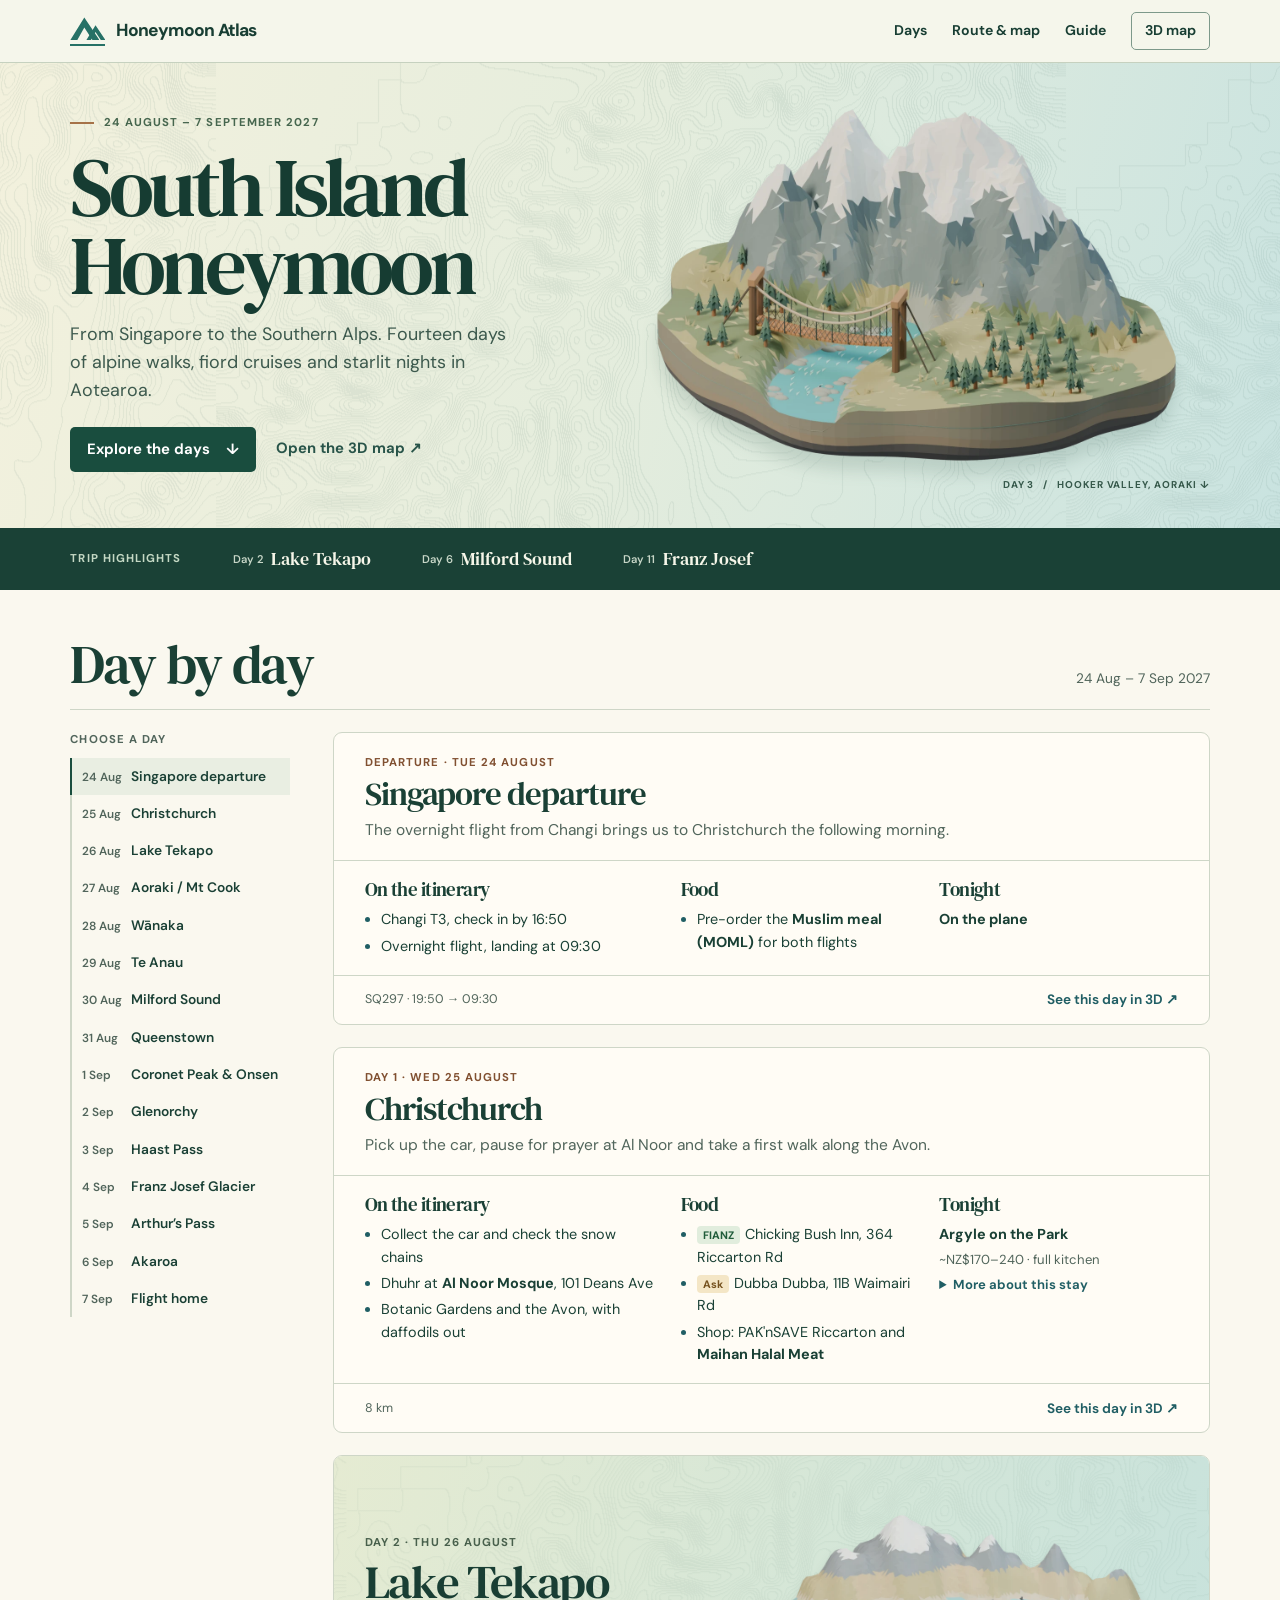
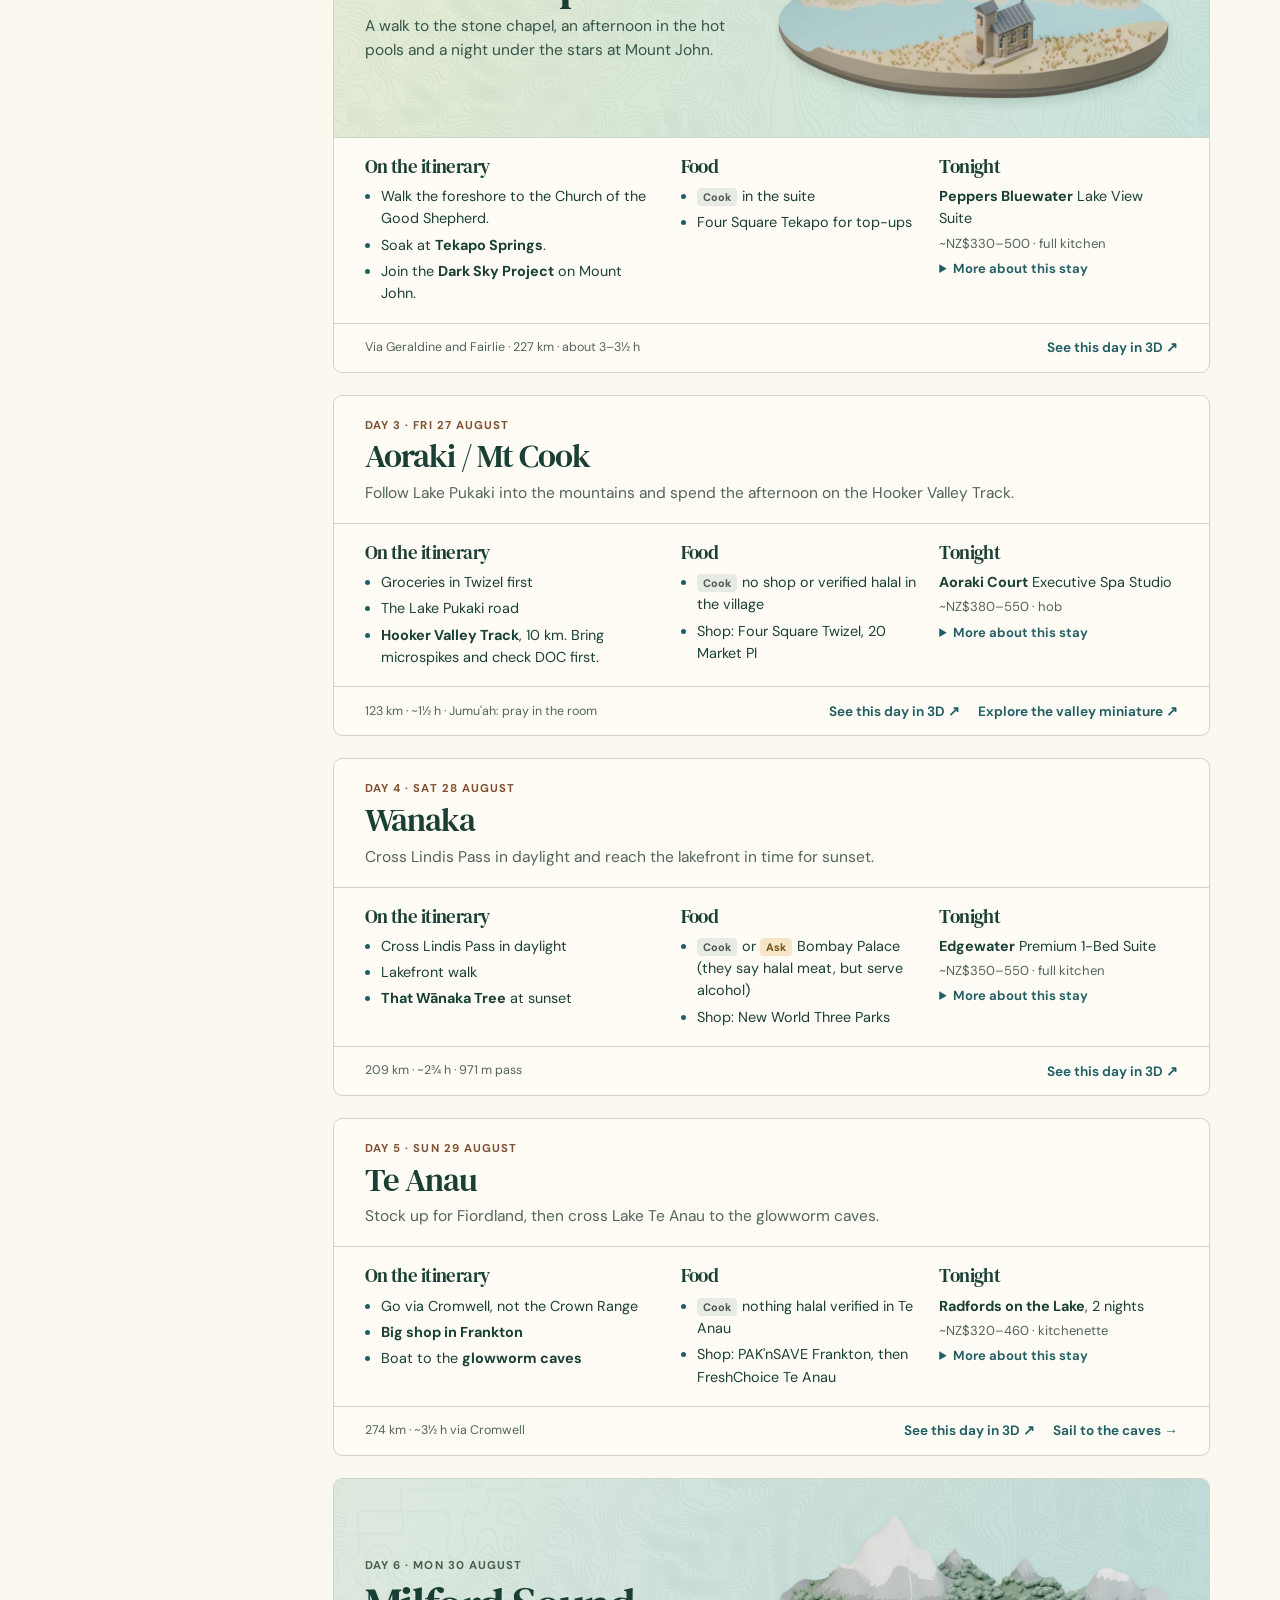
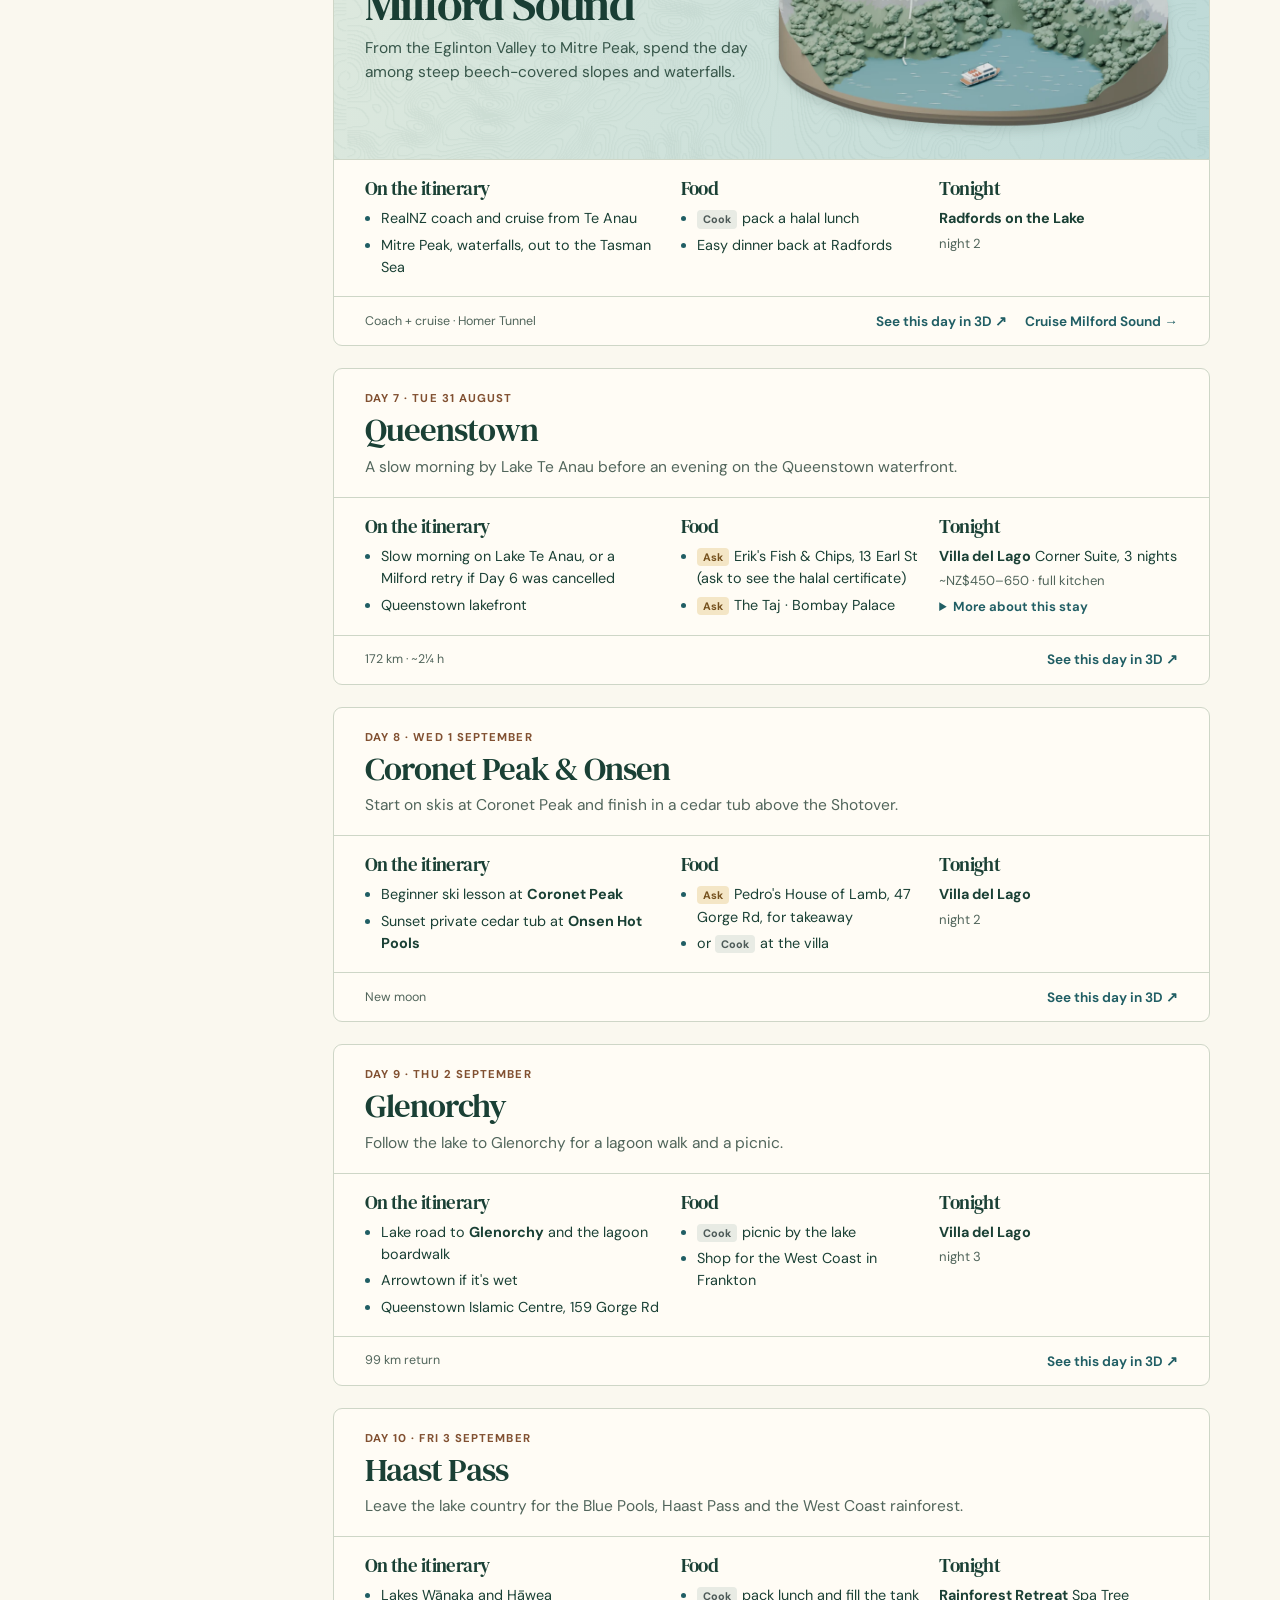
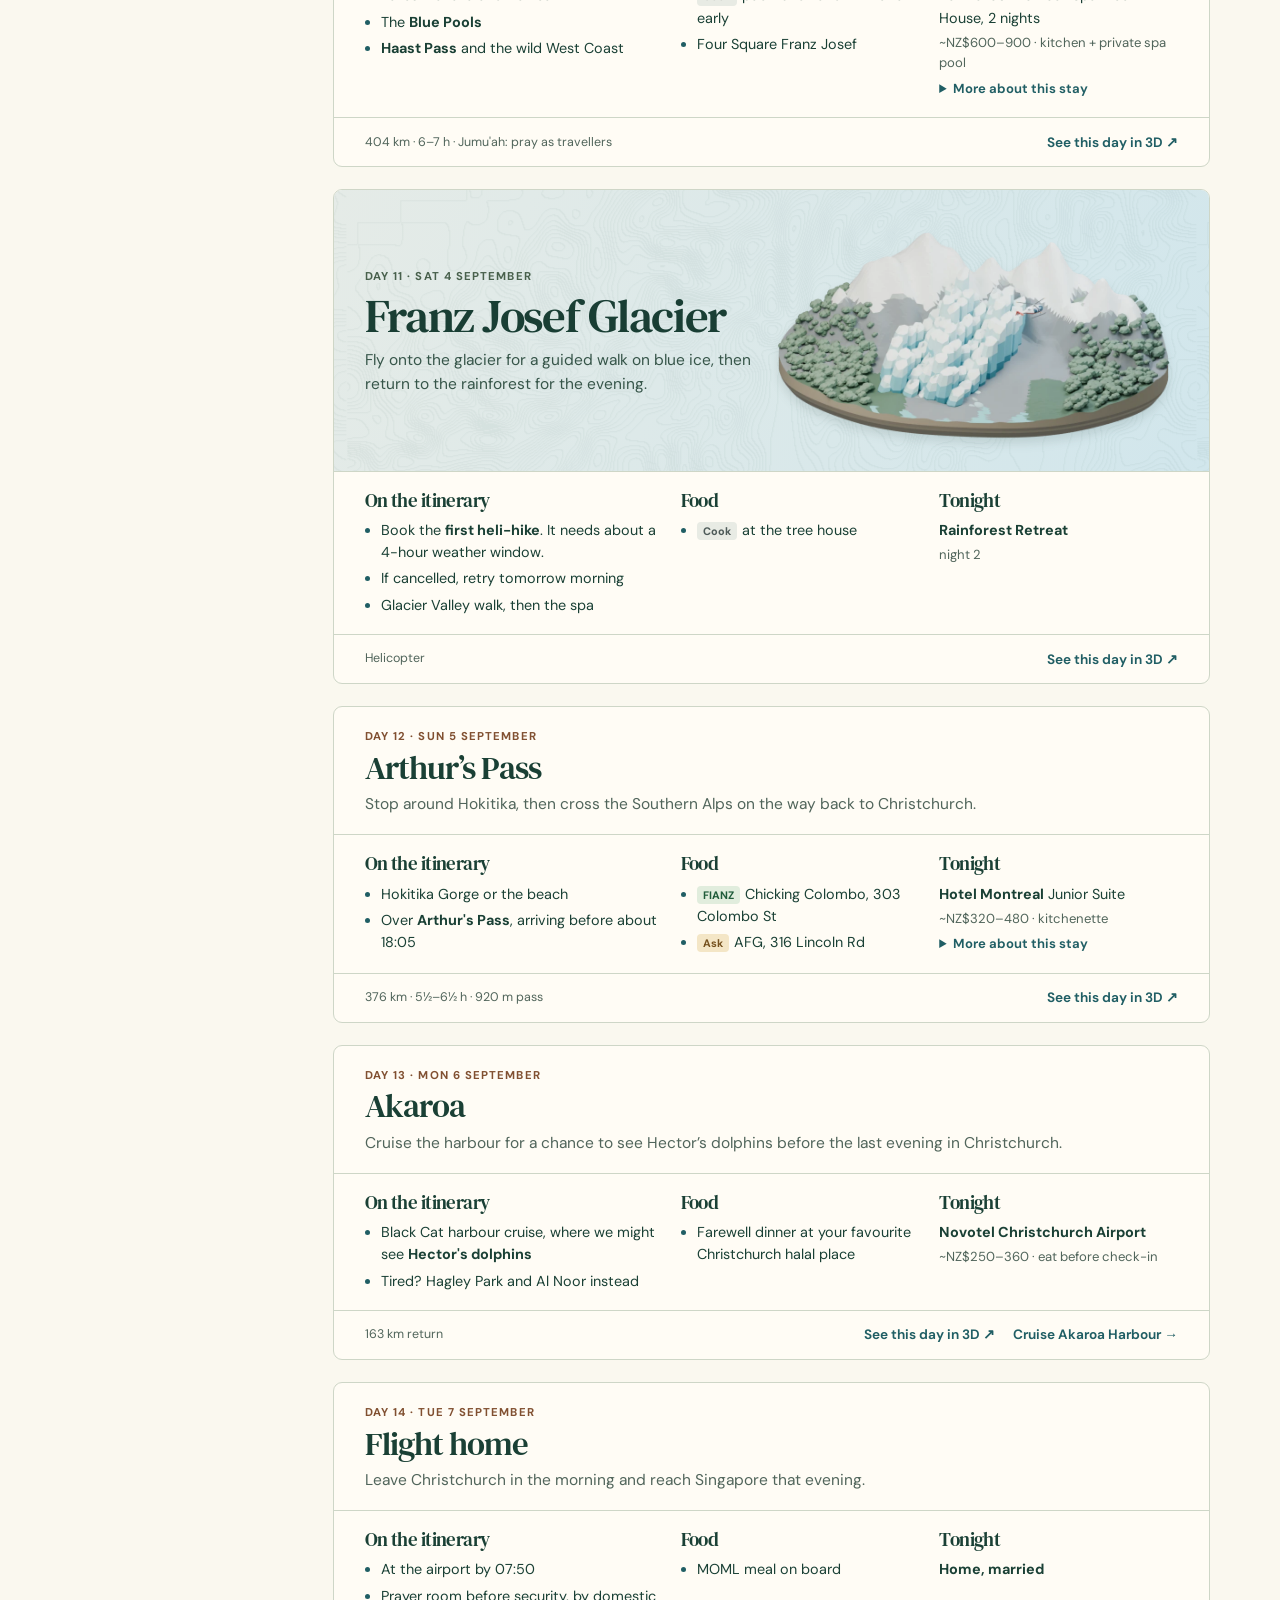
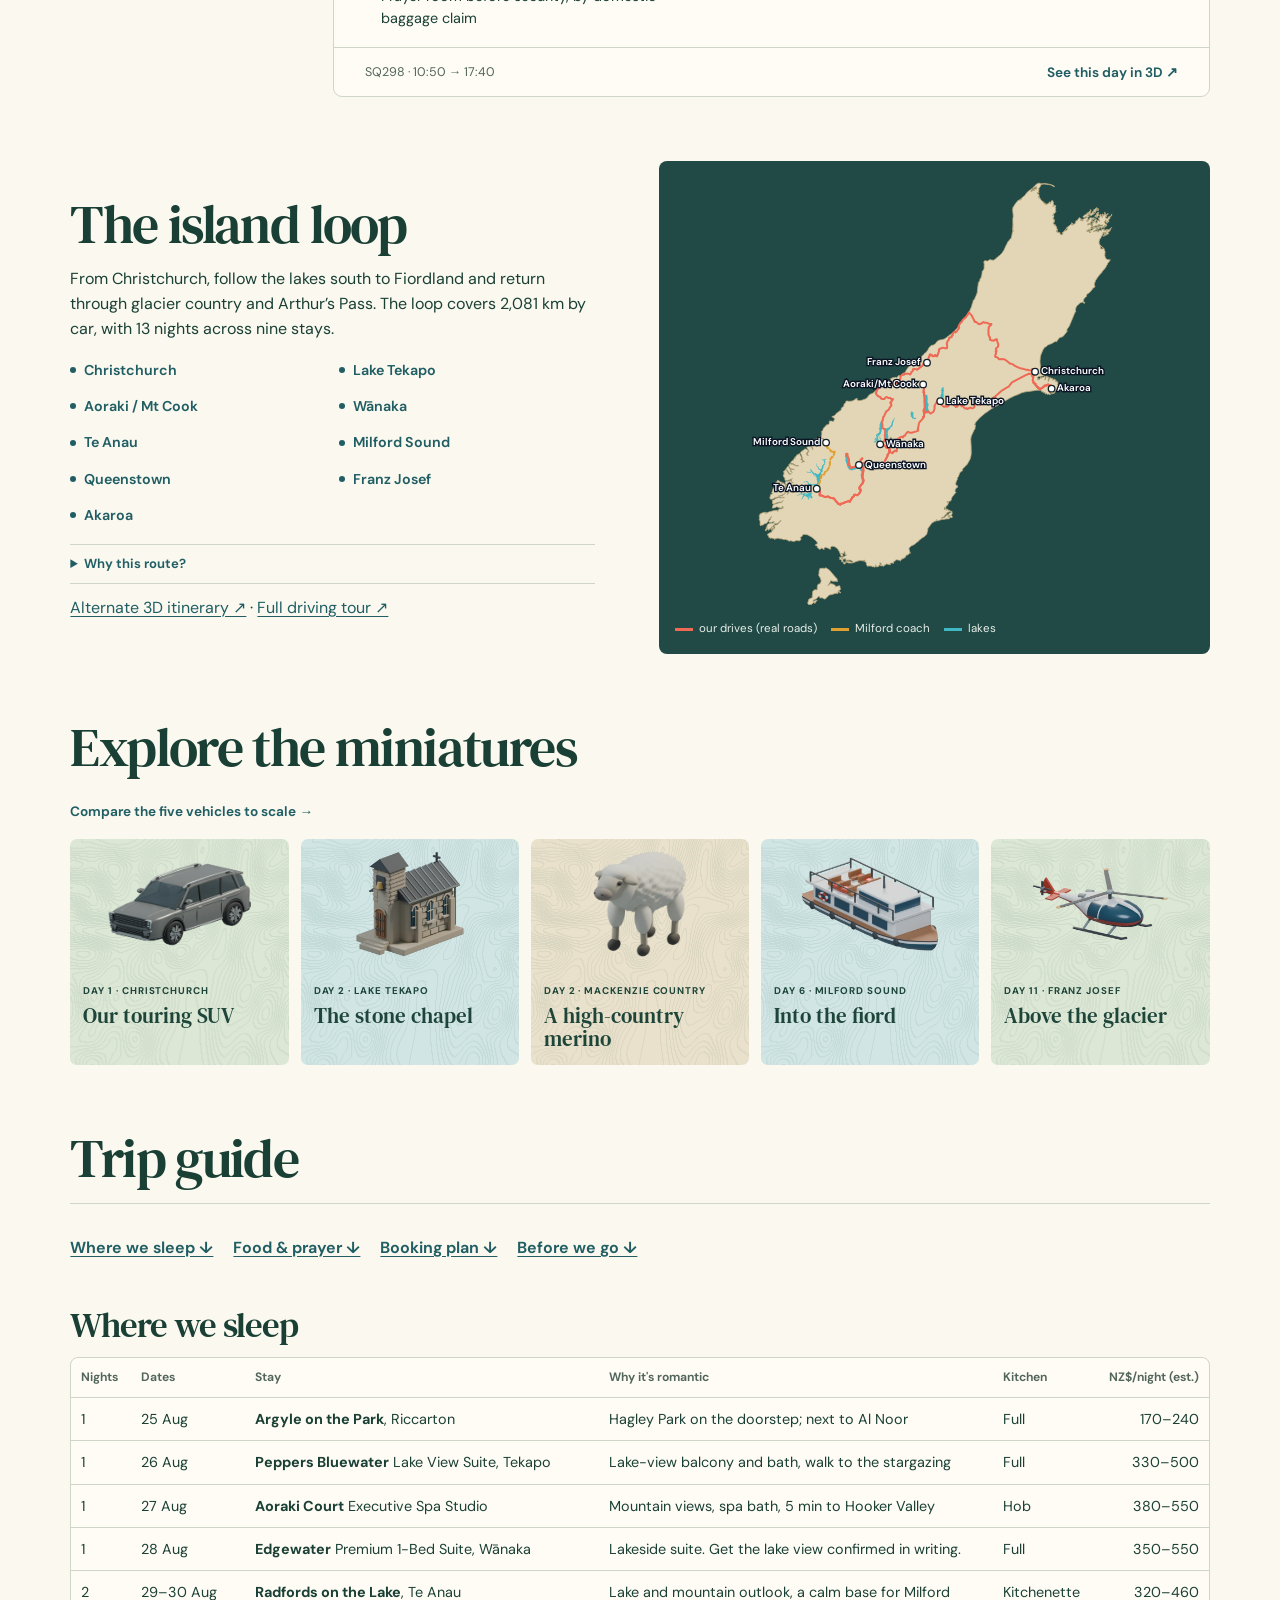
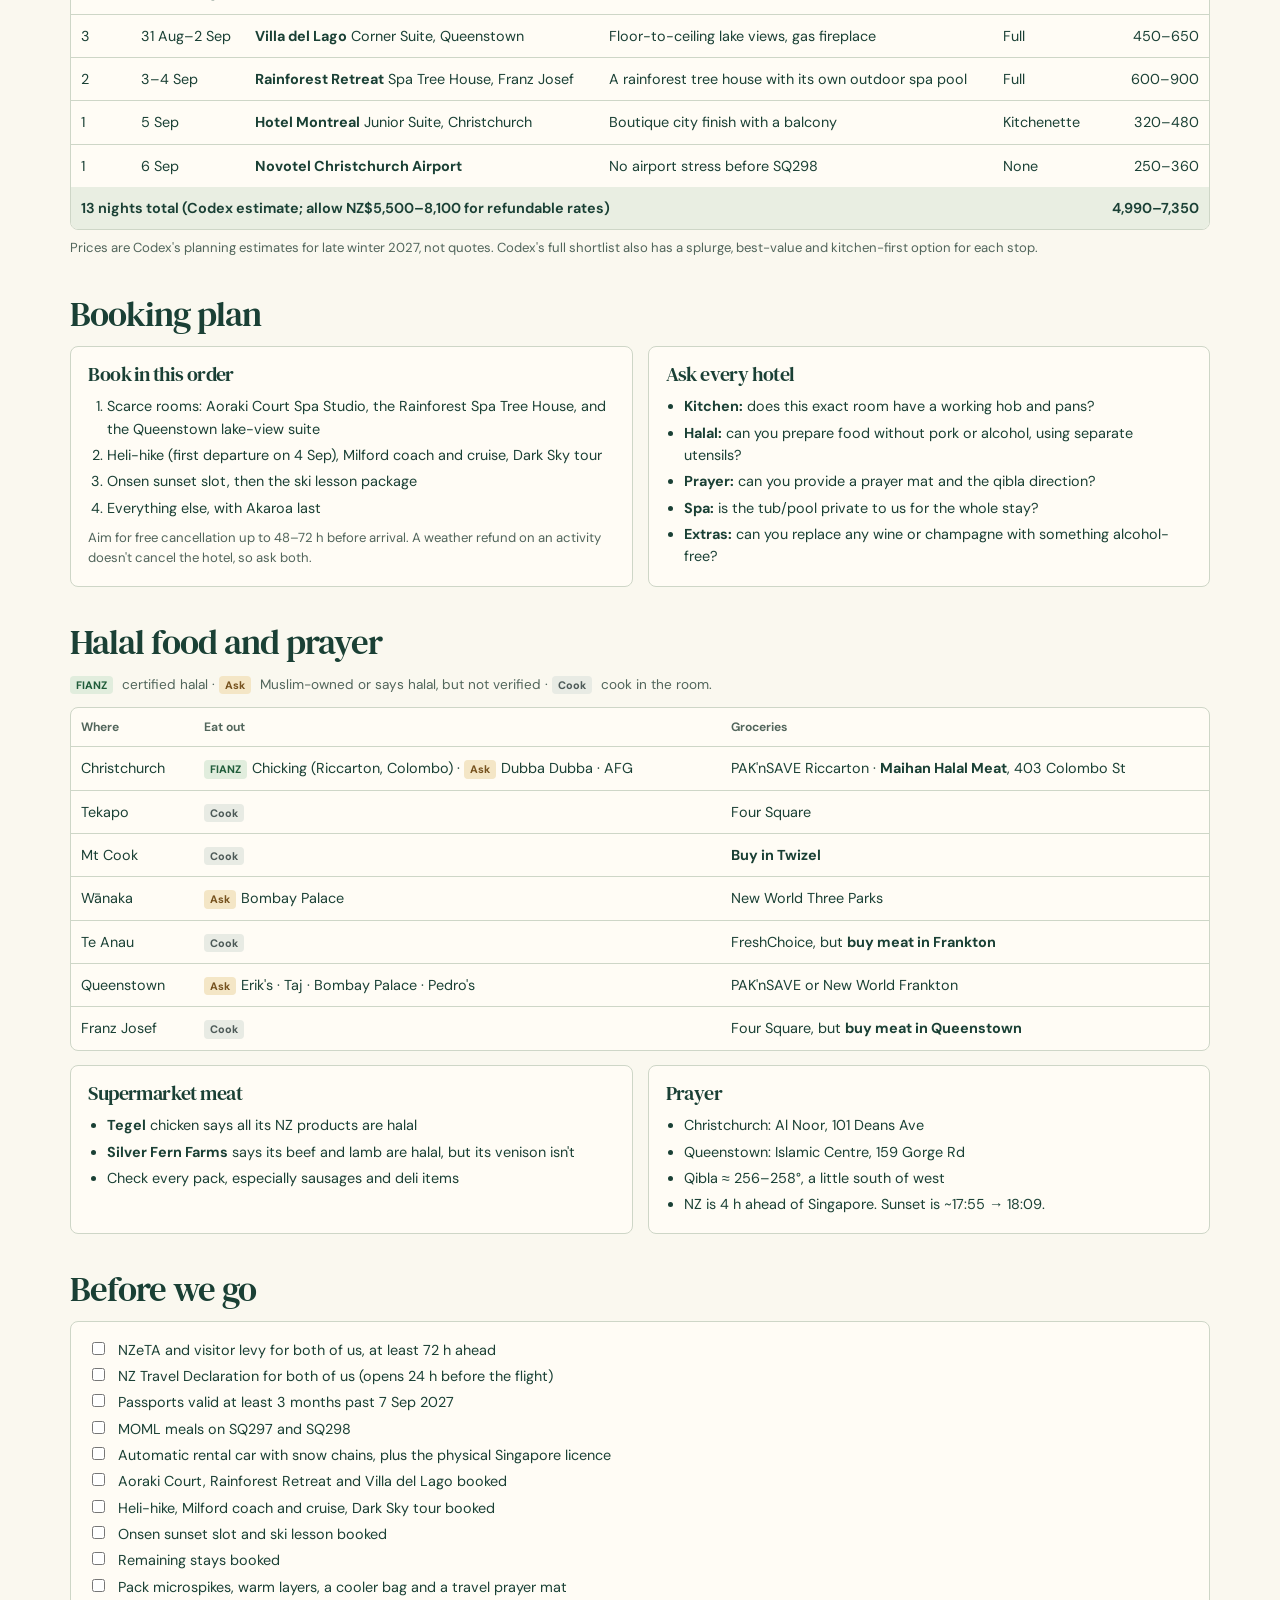
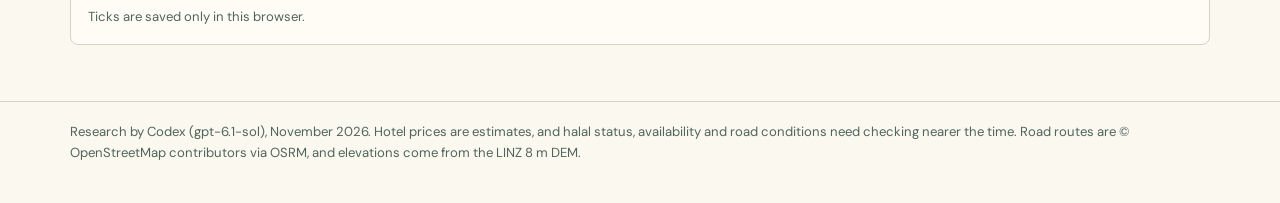
==== commit 6a7908ed: "Bring the illustrated day-by-day honeymoon journal to the front" ====
--- a/docs/index.html
+++ b/docs/index.html
@@ -7,147 +7,247 @@
 <style>:root{color-scheme:light;padding-top:env(safe-area-inset-top,0px);padding-bottom:env(safe-area-inset-bottom,0px)}body{margin:0;font:14px system-ui}img{max-width:100%}[hidden]{display:none!important}</style>
 <title>South Island Honeymoon</title>
 <meta name="claude:viewport-fit-sides" content="cover">
-<meta name="description" content="Explore a fourteen-day South Island honeymoon in a 3D travel atlas, with daily routes, stays and meals.">
+<meta name="description" content="A day-by-day South Island honeymoon journal with illustrated destinations, activities, halal meals, overnight stays and an interactive 3D map.">
 <link rel="stylesheet" href="atlas/type.css">
-<style>
-/* Layout: a night-sky hero (same world as the 3D vlog) with the real-road route map, then a single reading column of day cards (do · eat · sleep), then reference blocks. */
-:root{
-  --bg:#f3f6f6; --surface:#ffffff; --ink:#14232a; --muted:#56676d; --line:#d6e0e1;
-  --lake:#0f7d86; --lake-soft:#dff0f1; --accent:#c8432f; --accent-soft:#f8e3df; --gold:#a86f12;
-  --ok:#1d7a44; --ok-soft:#e1f2e7; --warn:#8a5a00; --warn-soft:#fbf0d6; --none:#5d6670; --none-soft:#eceef0;
-  --night:#0a1424; --night2:#13233a; --star:#e3ecee;
-  --display:"Bricolage Grotesque",ui-sans-serif,system-ui,sans-serif;
-  --body:"Inter",ui-sans-serif,system-ui,-apple-system,"Segoe UI",sans-serif;
-  --mono:"JetBrains Mono",ui-monospace,Consolas,monospace;
-}
-@media (prefers-color-scheme:dark){:root:not([data-theme="light"]){
-  --bg:#0e171b; --surface:#152227; --ink:#e3ecee; --muted:#9db0b5; --line:#26383e;
-  --lake:#4fc3cc; --lake-soft:#173a3f; --accent:#ef6a55; --accent-soft:#3a1f1a; --gold:#e2b25e;
-  --ok:#6fd398; --ok-soft:#173326; --warn:#f0c46a; --warn-soft:#3a2f14; --none:#a3a9ae; --none-soft:#232c31; color-scheme:dark}}
-:root[data-theme="dark"]{
-  --bg:#0e171b; --surface:#152227; --ink:#e3ecee; --muted:#9db0b5; --line:#26383e;
-  --lake:#4fc3cc; --lake-soft:#173a3f; --accent:#ef6a55; --accent-soft:#3a1f1a; --gold:#e2b25e;
-  --ok:#6fd398; --ok-soft:#173326; --warn:#f0c46a; --warn-soft:#3a2f14; --none:#a3a9ae; --none-soft:#232c31; color-scheme:dark}
-body{background:var(--bg);color:var(--ink);font:15px/1.6 var(--body)}
-.wrap{max-width:980px;margin:0 auto;padding-left:max(16px,env(safe-area-inset-left,0px));padding-right:max(16px,env(safe-area-inset-right,0px))}
-h1,h2,h3{font-family:var(--display);text-wrap:balance;margin:0;line-height:1.12}
-h2{font-size:1.6rem;font-weight:800;margin-bottom:14px}
-h3{font-size:1.15rem;font-weight:800}
-p{margin:0}
-a{color:var(--lake)}
-a:focus-visible,button:focus-visible,input:focus-visible{outline:2px solid var(--lake);outline-offset:2px}
-.eyebrow{font:500 .74rem/1.2 var(--mono);letter-spacing:.12em;text-transform:uppercase}
-
-.routemap{width:100%;height:auto;display:block;max-height:560px}
-.routemap .land{fill:#e2d6b6;stroke:#b8a77e;stroke-width:1.2}
-.routemap .lake{fill:#3fb8c4}
-.routemap .road{fill:none;stroke:#ef6a55;stroke-width:3;stroke-linejoin:round;stroke-linecap:round}
-.routemap .coach{fill:none;stroke:#e0a030;stroke-width:3;stroke-dasharray:6 4;stroke-linecap:round}
-.routemap .stop{fill:#fff;stroke:#14232a;stroke-width:2}
-.routemap text{font:600 15px var(--body);fill:#fff;paint-order:stroke;stroke:#0a1424;stroke-width:4px}
-.maplegend{display:flex;flex-wrap:wrap;gap:6px 14px;font:500 .68rem/1 var(--mono);color:#9fb6bd;padding:8px 6px 2px}
-.maplegend i{display:inline-block;width:18px;height:3px;border-radius:2px;margin-right:6px;vertical-align:middle}
-
-main{padding-block:36px 64px}
-section{margin-top:44px}
-section:first-child{margin-top:0}
-.verdict{background:var(--surface);border:1px solid var(--line);border-left:4px solid var(--lake);border-radius:12px;padding:16px 18px;display:grid;gap:6px}
-.verdict .eyebrow{color:var(--lake)}
-
-/* stays strip */
-.tablewrap{overflow-x:auto;border:1px solid var(--line);border-radius:12px;background:var(--surface)}
-table{border-collapse:collapse;width:100%;font-size:.88rem;min-width:620px}
-th,td{text-align:left;padding:10px 12px;border-bottom:1px solid var(--line);vertical-align:top}
-th{font:500 .68rem/1.2 var(--mono);text-transform:uppercase;letter-spacing:.08em;color:var(--muted)}
-tr:last-child td{border-bottom:0}
-td.num,th.num{text-align:right;font-variant-numeric:tabular-nums;white-space:nowrap}
-tfoot td{font-weight:700}
-
-/* day cards */
-.days{display:grid;gap:14px}
-.day{background:var(--surface);border:1px solid var(--line);border-radius:16px;display:grid;grid-template-columns:110px minmax(0,1fr);overflow:hidden}
-.rail{background:var(--lake-soft);padding:16px 14px;display:flex;flex-direction:column;gap:2px}
-.rail .n{font:500 .7rem/1 var(--mono);color:var(--lake);letter-spacing:.08em;text-transform:uppercase}
-.rail .date{font:800 1.8rem/1 var(--display);color:var(--ink)}
-.rail .wd{font-size:.8rem;color:var(--muted)}
-.day.star .rail{background:var(--accent-soft)}
-.day.star .rail .n{color:var(--accent)}
-.dbody{padding:16px 18px;display:grid;gap:12px;min-width:0}
-.dhead{display:flex;flex-wrap:wrap;gap:8px 12px;align-items:baseline;justify-content:space-between}
-.chips{display:flex;flex-wrap:wrap;gap:6px}
-.chip{font:500 .7rem/1 var(--mono);padding:5px 8px;border-radius:999px;background:var(--lake-soft);color:var(--lake);white-space:nowrap}
-.chip.drive{background:var(--accent-soft);color:var(--accent)}
-.cols{display:grid;grid-template-columns:repeat(3,minmax(0,1fr));gap:14px}
-.col{display:grid;gap:6px;align-content:start;min-width:0}
-.col h4{margin:0;font:500 .68rem/1 var(--mono);letter-spacing:.1em;text-transform:uppercase;color:var(--muted)}
-.col ul{margin:0;padding-left:16px;display:grid;gap:4px;font-size:.88rem}
-.col li::marker{color:var(--lake)}
-.stay{font-size:.88rem}
-.stay b{display:block}
-.stay .price{display:block;font:500 .74rem/1.3 var(--mono);color:var(--muted);margin-top:2px}
-.stay .alt{font-size:.8rem;color:var(--muted);margin-top:4px}
-.tag{display:inline-block;font:700 .64rem/1 var(--body);letter-spacing:.03em;padding:3px 6px;border-radius:999px;margin-right:4px;vertical-align:1px}
-.t-ok{background:var(--ok-soft);color:var(--ok)} .t-warn{background:var(--warn-soft);color:var(--warn)} .t-cook{background:var(--none-soft);color:var(--none)}
-.watch{font:600 .8rem/1 var(--body);text-decoration:none;color:var(--accent);white-space:nowrap}
-.watch:hover{text-decoration:underline}
-.note{font-size:.84rem;color:var(--muted)}
-
-.grid2{display:grid;grid-template-columns:repeat(auto-fit,minmax(280px,1fr));gap:14px}
-.panel{background:var(--surface);border:1px solid var(--line);border-radius:14px;padding:16px;display:grid;gap:8px;align-content:start;min-width:0}
-.panel ol,.panel ul{margin:0;padding-left:18px;display:grid;gap:5px;font-size:.9rem}
-.check{list-style:none;padding:0!important;margin:0}
-.check label{display:flex;gap:10px;align-items:flex-start;cursor:pointer}
-.check input{margin-top:4px;accent-color:var(--lake);width:16px;height:16px;flex:none}
-.check input:checked + span{color:var(--muted);text-decoration:line-through}
-footer{border-top:1px solid var(--line);padding-block:20px 40px;font-size:.8rem;color:var(--muted)}
-
-@media (max-width:860px){
-  .hero .wrap{grid-template-columns:1fr}
-  .mapcard{max-width:520px}
-  .cols{grid-template-columns:1fr}
-}
-@media (max-width:560px){
-  .stats{grid-template-columns:repeat(2,minmax(0,1fr))}
-  .day{grid-template-columns:1fr}
-  .rail{flex-direction:row;align-items:baseline;gap:10px;padding:12px 16px}
-  .rail .date{font-size:1.4rem}
-}
-</style>
 <link rel="stylesheet" href="atlas/journal.css">
 
 <header class="mast">
   <div class="wrap"><a class="brand" href="#top"><span class="brand-mark" aria-hidden="true"></span>Honeymoon Atlas</a>
-    <nav aria-label="Trip navigation"><a href="#route">The route</a><a href="#days">Day by day</a><a href="#stays-h">Stays</a><a class="map-nav" href="3d/">3D map ↗</a></nav>
+    <nav aria-label="Trip navigation"><a href="#days">Days</a><a href="#route">Route &amp; map</a><a href="#guide">Guide</a><a class="map-nav" href="3d/">3D map</a></nav>
   </div>
 </header>
 <div class="cover" id="top"><div class="wrap cover-inner">
   <div class="cover-copy">
     <span class="trip-date">24 August – 7 September 2027</span>
     <h1>South Island <span>Honeymoon</span></h1>
-    <p>From Singapore to the Southern Alps. Fourteen days of lake roads, glacial valleys and starry nights in Aotearoa.</p>
-    <div class="cover-actions"><a class="atlas-btn" href="3d/">Explore the 3D itinerary <span aria-hidden="true">↗</span></a><a class="text-link" href="#days">Day by day ↓</a></div>
-  </div>
-  <a class="cover-plate" href="3d/#place-valley" aria-label="Explore the Hooker Valley miniature in 3D">
-    <img src="atlas/valley.webp" width="1320" height="900" style="height:auto" alt="A cutaway of snowy alpine peaks, a turquoise river and a timber swing bridge">
-    <span class="plate-no">Hooker Valley &nbsp; / &nbsp; Aoraki, New Zealand ↗</span>
+    <p>From Singapore to the Southern Alps. Fourteen days of alpine walks, fiord cruises and starlit nights in Aotearoa.</p>
+    <div class="cover-actions"><a class="atlas-btn" href="#days">Explore the days <span aria-hidden="true">↓</span></a><a class="text-link" href="3d/">Open the 3D map ↗</a></div>
+  </div>
+  <a class="cover-plate" href="#trip-day-3" aria-label="Read the Aoraki and Hooker Valley itinerary">
+    <img src="atlas/valley.webp" width="1320" height="900" alt="A cutaway of snowy alpine peaks, a turquoise river and a timber swing bridge">
+    <span class="plate-no">Day 3 &nbsp; / &nbsp; Hooker Valley, Aoraki ↓</span>
   </a>
 </div></div>
-<div class="trip-strip"><div class="wrap">
-  <div class="trip-stat"><b>14</b><span>days in New Zealand</span></div><div class="trip-stat"><b>13</b><span>nights on the island</span></div>
-  <div class="trip-stat"><b>2,081</b><span>kilometres by car</span></div><div class="trip-stat"><b>9</b><span>places to stay</span></div>
-</div></div>
+<nav class="highlights" aria-label="Featured days"><div class="wrap">
+  <span>Trip highlights</span><a href="#trip-day-2"><small>Day 2</small> Lake Tekapo</a><a href="#trip-day-6"><small>Day 6</small> Milford Sound</a><a href="#trip-day-11"><small>Day 11</small> Franz Josef</a>
+</div></nav>
 <main class="wrap">
-<section aria-labelledby="places-h"><h2 id="places-h">Places along the way</h2>
-  <a class="watch fleet-link" href="3d/#place-fleet">Compare the five vehicles to scale →</a>
-  <div class="plates"><a class="plate" href="3d/#place-suv"><img src="atlas/suv.webp" width="520" height="400" alt="" loading="lazy"><span class="plate-caption"><span class="place-meta">Day 1 · Christchurch</span><b>Our touring SUV</b></span></a><a class="plate" href="3d/#place-chapel"><img src="atlas/chapel.webp" width="520" height="400" alt="" loading="lazy">
-     <span class="plate-caption"><span class="place-meta">Day 2 · Lake Tekapo</span><b>The stone chapel</b></span></a><a class="plate" href="3d/#place-merino"><img src="atlas/merino.webp" width="520" height="400" alt="" loading="lazy"><span class="plate-caption"><span class="place-meta">Day 2 · Mackenzie Country</span><b>A high-country merino</b></span></a><a class="plate" href="3d/#place-cruise"><img src="atlas/cruise.webp" width="520" height="400" alt="" loading="lazy">
-     <span class="plate-caption"><span class="place-meta">Day 6 · Milford Sound</span><b>Into the fiord</b></span></a><a class="plate" href="3d/#place-helicopter"><img src="atlas/helicopter.webp" width="520" height="400" alt="" loading="lazy">
-     <span class="plate-caption"><span class="place-meta">Day 11 · Franz Josef</span><b>Above the glacier</b></span></a></div></section>
+<section id="days" aria-labelledby="days-h">
+  <div class="section-intro"><h2 id="days-h">Day by day</h2><span>24 Aug – 7 Sep 2027</span></div>
+  <div class="journal-layout">
+    <nav class="day-index" aria-label="Choose an itinerary day">
+      <label for="day-picker">Choose a day</label>
+      <select id="day-picker" hidden></select>
+      <ol>
+        <li><a href="#trip-day-0"><time datetime="2027-08-24">24 Aug</time><span>Singapore departure</span></a></li>
+        <li><a href="#trip-day-1"><time datetime="2027-08-25">25 Aug</time><span>Christchurch</span></a></li>
+        <li><a href="#trip-day-2"><time datetime="2027-08-26">26 Aug</time><span>Lake Tekapo</span></a></li>
+        <li><a href="#trip-day-3"><time datetime="2027-08-27">27 Aug</time><span>Aoraki / Mt Cook</span></a></li>
+        <li><a href="#trip-day-4"><time datetime="2027-08-28">28 Aug</time><span>Wānaka</span></a></li>
+        <li><a href="#trip-day-5"><time datetime="2027-08-29">29 Aug</time><span>Te Anau</span></a></li>
+        <li><a href="#trip-day-6"><time datetime="2027-08-30">30 Aug</time><span>Milford Sound</span></a></li>
+        <li><a href="#trip-day-7"><time datetime="2027-08-31">31 Aug</time><span>Queenstown</span></a></li>
+        <li><a href="#trip-day-8"><time datetime="2027-09-01">1 Sep</time><span>Coronet Peak & Onsen</span></a></li>
+        <li><a href="#trip-day-9"><time datetime="2027-09-02">2 Sep</time><span>Glenorchy</span></a></li>
+        <li><a href="#trip-day-10"><time datetime="2027-09-03">3 Sep</time><span>Haast Pass</span></a></li>
+        <li><a href="#trip-day-11"><time datetime="2027-09-04">4 Sep</time><span>Franz Josef Glacier</span></a></li>
+        <li><a href="#trip-day-12"><time datetime="2027-09-05">5 Sep</time><span>Arthur’s Pass</span></a></li>
+        <li><a href="#trip-day-13"><time datetime="2027-09-06">6 Sep</time><span>Akaroa</span></a></li>
+        <li><a href="#trip-day-14"><time datetime="2027-09-07">7 Sep</time><span>Flight home</span></a></li>
+      </ol>
+    </nav>
+    <div class="days">
+    <article class="day chapter" id="trip-day-0" aria-labelledby="day-title-0" tabindex="-1">
+      <header class="chapter-head">
+        <div><p class="chapter-date">Departure · Tue 24 August</p><h3 id="day-title-0">Singapore departure</h3><p class="chapter-summary">The overnight flight from Changi brings us to Christchurch the following morning.</p></div>
+      </header>
+      <div class="cols">
+        <div class="col"><h4>On the itinerary</h4><ul><li>Changi T3, check in by 16:50</li><li>Overnight flight, landing at 09:30</li></ul></div>
+        <div class="col"><h4>Food</h4><ul><li>Pre-order the <b>Muslim meal (MOML)</b> for both flights</li></ul></div>
+        <div class="col"><h4>Tonight</h4><div class="stay"><b>On the plane</b></div></div>
+      </div>
+      <footer class="chapter-foot"><span>SQ297 · 19:50 → 09:30</span><div><a class="watch" aria-label="See Singapore departure in 3D" href="3d/#day-0">See this day in 3D ↗</a></div></footer>
+    </article>
+
+    <article class="day chapter" id="trip-day-1" aria-labelledby="day-title-1" tabindex="-1">
+      <header class="chapter-head">
+        <div><p class="chapter-date">Day 1 · Wed 25 August</p><h3 id="day-title-1">Christchurch</h3><p class="chapter-summary">Pick up the car, pause for prayer at Al Noor and take a first walk along the Avon.</p></div>
+      </header>
+      <div class="cols">
+        <div class="col"><h4>On the itinerary</h4><ul><li>Collect the car and check the snow chains</li><li>Dhuhr at <b>Al Noor Mosque</b>, 101 Deans Ave</li><li>Botanic Gardens and the Avon, with daffodils out</li></ul></div>
+        <div class="col"><h4>Food</h4><ul><li><span class="tag t-ok">FIANZ</span>Chicking Bush Inn, 364 Riccarton Rd</li><li><span class="tag t-warn">Ask</span>Dubba Dubba, 11B Waimairi Rd</li><li>Shop: PAK'nSAVE Riccarton and <b>Maihan Halal Meat</b></li></ul></div>
+        <div class="col"><h4>Tonight</h4><div class="stay"><b>Argyle on the Park</b><span class="price">~NZ$170–240 · full kitchen</span><details class="stay-note"><summary>More about this stay</summary><p>Nicer: Hotel Montreal Junior Suite</p></details></div></div>
+      </div>
+      <footer class="chapter-foot"><span>8 km</span><div><a class="watch" aria-label="See Christchurch in 3D" href="3d/#day-1">See this day in 3D ↗</a></div></footer>
+    </article>
+
+    <article class="day chapter illustrated tekapo" id="trip-day-2" aria-labelledby="day-title-2" tabindex="-1">
+      <header class="chapter-head">
+        <div><p class="chapter-date">Day 2 · Thu 26 August</p><h3 id="day-title-2">Lake Tekapo</h3><p class="chapter-summary">A walk to the stone chapel, an afternoon in the hot pools and a night under the stars at Mount John.</p></div>
+        <img src="atlas/tekapo-scene.webp" width="900" height="530" alt="The stone chapel, tussock shore and turquoise water at Lake Tekapo" loading="lazy" decoding="async">
+      </header>
+      <div class="cols">
+        <div class="col"><h4>On the itinerary</h4><ul><li>Walk the foreshore to the Church of the Good Shepherd.</li><li>Soak at <b>Tekapo Springs</b>.</li><li>Join the <b>Dark Sky Project</b> on Mount John.</li></ul></div>
+        <div class="col"><h4>Food</h4><ul><li><span class="tag t-cook">Cook</span>in the suite</li><li>Four Square Tekapo for top-ups</li></ul></div>
+        <div class="col"><h4>Tonight</h4><div class="stay"><b>Peppers Bluewater</b> Lake View Suite<span class="price">~NZ$330–500 · full kitchen</span><details class="stay-note"><summary>More about this stay</summary><p>Splurge: SkyScape glass-roof SkyBed near Twizel, ~$700–1,100</p></details></div></div>
+      </div>
+      <footer class="chapter-foot"><span>Via Geraldine and Fairlie · 227 km · about 3–3½ h</span><div><a class="watch" aria-label="See Lake Tekapo in 3D" href="3d/#day-2">See this day in 3D ↗</a></div></footer>
+    </article>
+
+    <article class="day chapter" id="trip-day-3" aria-labelledby="day-title-3" tabindex="-1">
+      <header class="chapter-head">
+        <div><p class="chapter-date">Day 3 · Fri 27 August</p><h3 id="day-title-3">Aoraki / Mt Cook</h3><p class="chapter-summary">Follow Lake Pukaki into the mountains and spend the afternoon on the Hooker Valley Track.</p></div>
+      </header>
+      <div class="cols">
+        <div class="col"><h4>On the itinerary</h4><ul><li>Groceries in Twizel first</li><li>The Lake Pukaki road</li><li><b>Hooker Valley Track</b>, 10 km. Bring microspikes and check DOC first.</li></ul></div>
+        <div class="col"><h4>Food</h4><ul><li><span class="tag t-cook">Cook</span>no shop or verified halal in the village</li><li>Shop: Four Square Twizel, 20 Market Pl</li></ul></div>
+        <div class="col"><h4>Tonight</h4><div class="stay"><b>Aoraki Court</b> Executive Spa Studio<span class="price">~NZ$380–550 · hob</span><details class="stay-note"><summary>More about this stay</summary><p>Hermitage has the best views, but its rooms can't heat food</p></details></div></div>
+      </div>
+      <footer class="chapter-foot"><span>123 km · ~1½ h · Jumu'ah: pray in the room</span><div><a class="watch" aria-label="See Aoraki / Mt Cook in 3D" href="3d/#day-3">See this day in 3D ↗</a> <a class="watch" href="3d/#place-valley">Explore the valley miniature ↗</a></div></footer>
+    </article>
+
+    <article class="day chapter" id="trip-day-4" aria-labelledby="day-title-4" tabindex="-1">
+      <header class="chapter-head">
+        <div><p class="chapter-date">Day 4 · Sat 28 August</p><h3 id="day-title-4">Wānaka</h3><p class="chapter-summary">Cross Lindis Pass in daylight and reach the lakefront in time for sunset.</p></div>
+      </header>
+      <div class="cols">
+        <div class="col"><h4>On the itinerary</h4><ul><li>Cross Lindis Pass in daylight</li><li>Lakefront walk</li><li><b>That Wānaka Tree</b> at sunset</li></ul></div>
+        <div class="col"><h4>Food</h4><ul><li><span class="tag t-cook">Cook</span>or <span class="tag t-warn">Ask</span>Bombay Palace (they say halal meat, but serve alcohol)</li><li>Shop: New World Three Parks</li></ul></div>
+        <div class="col"><h4>Tonight</h4><div class="stay"><b>Edgewater</b> Premium 1-Bed Suite<span class="price">~NZ$350–550 · full kitchen</span><details class="stay-note"><summary>More about this stay</summary><p>Splurge: Lakeside Penthouse with a private spa, ~$1,000–1,400</p></details></div></div>
+      </div>
+      <footer class="chapter-foot"><span>209 km · ~2¾ h · 971 m pass</span><div><a class="watch" aria-label="See Wānaka in 3D" href="3d/#day-4">See this day in 3D ↗</a></div></footer>
+    </article>
+
+    <article class="day chapter" id="trip-day-5" aria-labelledby="day-title-5" tabindex="-1">
+      <header class="chapter-head">
+        <div><p class="chapter-date">Day 5 · Sun 29 August</p><h3 id="day-title-5">Te Anau</h3><p class="chapter-summary">Stock up for Fiordland, then cross Lake Te Anau to the glowworm caves.</p></div>
+      </header>
+      <div class="cols">
+        <div class="col"><h4>On the itinerary</h4><ul><li>Go via Cromwell, not the Crown Range</li><li><b>Big shop in Frankton</b></li><li>Boat to the <b>glowworm caves</b></li></ul></div>
+        <div class="col"><h4>Food</h4><ul><li><span class="tag t-cook">Cook</span>nothing halal verified in Te Anau</li><li>Shop: PAK'nSAVE Frankton, then FreshChoice Te Anau</li></ul></div>
+        <div class="col"><h4>Tonight</h4><div class="stay"><b>Radfords on the Lake</b>, 2 nights<span class="price">~NZ$320–460 · kitchenette</span><details class="stay-note"><summary>More about this stay</summary><p>Fiordland Lodge's reopening after its fire is unconfirmed</p></details></div></div>
+      </div>
+      <footer class="chapter-foot"><span>274 km · ~3½ h via Cromwell</span><div><a class="watch" aria-label="See Te Anau in 3D" href="3d/#day-5">See this day in 3D ↗</a> <a class="watch" href="3d/#leg-te-anau">Sail to the caves →</a></div></footer>
+    </article>
+
+    <article class="day chapter illustrated milford" id="trip-day-6" aria-labelledby="day-title-6" tabindex="-1">
+      <header class="chapter-head">
+        <div><p class="chapter-date">Day 6 · Mon 30 August</p><h3 id="day-title-6">Milford Sound</h3><p class="chapter-summary">From the Eglinton Valley to Mitre Peak, spend the day among steep beech-covered slopes and waterfalls.</p></div>
+        <img src="atlas/milford-scene.webp" width="900" height="530" alt="A cruise boat beneath wooded slopes and snow-capped Mitre Peak" loading="lazy" decoding="async">
+      </header>
+      <div class="cols">
+        <div class="col"><h4>On the itinerary</h4><ul><li>RealNZ coach and cruise from Te Anau</li><li>Mitre Peak, waterfalls, out to the Tasman Sea</li></ul></div>
+        <div class="col"><h4>Food</h4><ul><li><span class="tag t-cook">Cook</span>pack a halal lunch</li><li>Easy dinner back at Radfords</li></ul></div>
+        <div class="col"><h4>Tonight</h4><div class="stay"><b>Radfords on the Lake</b><span class="price">night 2</span></div></div>
+      </div>
+      <footer class="chapter-foot"><span>Coach + cruise · Homer Tunnel</span><div><a class="watch" aria-label="See Milford Sound in 3D" href="3d/#day-6">See this day in 3D ↗</a> <a class="watch" href="3d/#leg-milford">Cruise Milford Sound →</a></div></footer>
+    </article>
+
+    <article class="day chapter" id="trip-day-7" aria-labelledby="day-title-7" tabindex="-1">
+      <header class="chapter-head">
+        <div><p class="chapter-date">Day 7 · Tue 31 August</p><h3 id="day-title-7">Queenstown</h3><p class="chapter-summary">A slow morning by Lake Te Anau before an evening on the Queenstown waterfront.</p></div>
+      </header>
+      <div class="cols">
+        <div class="col"><h4>On the itinerary</h4><ul><li>Slow morning on Lake Te Anau, or a Milford retry if Day 6 was cancelled</li><li>Queenstown lakefront</li></ul></div>
+        <div class="col"><h4>Food</h4><ul><li><span class="tag t-warn">Ask</span>Erik's Fish &amp; Chips, 13 Earl St (ask to see the halal certificate)</li><li><span class="tag t-warn">Ask</span>The Taj · Bombay Palace</li></ul></div>
+        <div class="col"><h4>Tonight</h4><div class="stay"><b>Villa del Lago</b> Corner Suite, 3 nights<span class="price">~NZ$450–650 · full kitchen</span><details class="stay-note"><summary>More about this stay</summary><p>Splurge: Azur Lodge villa, or Eichardt's Earl St apartment</p></details></div></div>
+      </div>
+      <footer class="chapter-foot"><span>172 km · ~2¼ h</span><div><a class="watch" aria-label="See Queenstown in 3D" href="3d/#day-7">See this day in 3D ↗</a></div></footer>
+    </article>
+
+    <article class="day chapter" id="trip-day-8" aria-labelledby="day-title-8" tabindex="-1">
+      <header class="chapter-head">
+        <div><p class="chapter-date">Day 8 · Wed 1 September</p><h3 id="day-title-8">Coronet Peak & Onsen</h3><p class="chapter-summary">Start on skis at Coronet Peak and finish in a cedar tub above the Shotover.</p></div>
+      </header>
+      <div class="cols">
+        <div class="col"><h4>On the itinerary</h4><ul><li>Beginner ski lesson at <b>Coronet Peak</b></li><li>Sunset private cedar tub at <b>Onsen Hot Pools</b></li></ul></div>
+        <div class="col"><h4>Food</h4><ul><li><span class="tag t-warn">Ask</span>Pedro's House of Lamb, 47 Gorge Rd, for takeaway</li><li>or <span class="tag t-cook">Cook</span>at the villa</li></ul></div>
+        <div class="col"><h4>Tonight</h4><div class="stay"><b>Villa del Lago</b><span class="price">night 2</span></div></div>
+      </div>
+      <footer class="chapter-foot"><span>New moon</span><div><a class="watch" aria-label="See Coronet Peak &amp; Onsen in 3D" href="3d/#day-8">See this day in 3D ↗</a></div></footer>
+    </article>
+
+    <article class="day chapter" id="trip-day-9" aria-labelledby="day-title-9" tabindex="-1">
+      <header class="chapter-head">
+        <div><p class="chapter-date">Day 9 · Thu 2 September</p><h3 id="day-title-9">Glenorchy</h3><p class="chapter-summary">Follow the lake to Glenorchy for a lagoon walk and a picnic.</p></div>
+      </header>
+      <div class="cols">
+        <div class="col"><h4>On the itinerary</h4><ul><li>Lake road to <b>Glenorchy</b> and the lagoon boardwalk</li><li>Arrowtown if it's wet</li><li>Queenstown Islamic Centre, 159 Gorge Rd</li></ul></div>
+        <div class="col"><h4>Food</h4><ul><li><span class="tag t-cook">Cook</span>picnic by the lake</li><li>Shop for the West Coast in Frankton</li></ul></div>
+        <div class="col"><h4>Tonight</h4><div class="stay"><b>Villa del Lago</b><span class="price">night 3</span></div></div>
+      </div>
+      <footer class="chapter-foot"><span>99 km return</span><div><a class="watch" aria-label="See Glenorchy in 3D" href="3d/#day-9">See this day in 3D ↗</a></div></footer>
+    </article>
+
+    <article class="day chapter" id="trip-day-10" aria-labelledby="day-title-10" tabindex="-1">
+      <header class="chapter-head">
+        <div><p class="chapter-date">Day 10 · Fri 3 September</p><h3 id="day-title-10">Haast Pass</h3><p class="chapter-summary">Leave the lake country for the Blue Pools, Haast Pass and the West Coast rainforest.</p></div>
+      </header>
+      <div class="cols">
+        <div class="col"><h4>On the itinerary</h4><ul><li>Lakes Wānaka and Hāwea</li><li>The <b>Blue Pools</b></li><li><b>Haast Pass</b> and the wild West Coast</li></ul></div>
+        <div class="col"><h4>Food</h4><ul><li><span class="tag t-cook">Cook</span>pack lunch and fill the tank early</li><li>Four Square Franz Josef</li></ul></div>
+        <div class="col"><h4>Tonight</h4><div class="stay"><b>Rainforest Retreat</b> Spa Tree House, 2 nights<span class="price">~NZ$600–900 · kitchen + private spa pool</span><details class="stay-note"><summary>More about this stay</summary><p>Value: Glenfern Villas, ~$250–380</p></details></div></div>
+      </div>
+      <footer class="chapter-foot"><span>404 km · 6–7 h · Jumu'ah: pray as travellers</span><div><a class="watch" aria-label="See Haast Pass in 3D" href="3d/#day-10">See this day in 3D ↗</a></div></footer>
+    </article>
+
+    <article class="day chapter illustrated franz" id="trip-day-11" aria-labelledby="day-title-11" tabindex="-1">
+      <header class="chapter-head">
+        <div><p class="chapter-date">Day 11 · Sat 4 September</p><h3 id="day-title-11">Franz Josef Glacier</h3><p class="chapter-summary">Fly onto the glacier for a guided walk on blue ice, then return to the rainforest for the evening.</p></div>
+        <img src="atlas/franz-scene.webp" width="900" height="530" alt="A helicopter above blue glacier ice in a steep alpine valley" loading="lazy" decoding="async">
+      </header>
+      <div class="cols">
+        <div class="col"><h4>On the itinerary</h4><ul><li>Book the <b>first heli-hike</b>. It needs about a 4-hour weather window.</li><li>If cancelled, retry tomorrow morning</li><li>Glacier Valley walk, then the spa</li></ul></div>
+        <div class="col"><h4>Food</h4><ul><li><span class="tag t-cook">Cook</span>at the tree house</li></ul></div>
+        <div class="col"><h4>Tonight</h4><div class="stay"><b>Rainforest Retreat</b><span class="price">night 2</span></div></div>
+      </div>
+      <footer class="chapter-foot"><span>Helicopter</span><div><a class="watch" aria-label="See Franz Josef Glacier in 3D" href="3d/#day-11">See this day in 3D ↗</a></div></footer>
+    </article>
+
+    <article class="day chapter" id="trip-day-12" aria-labelledby="day-title-12" tabindex="-1">
+      <header class="chapter-head">
+        <div><p class="chapter-date">Day 12 · Sun 5 September</p><h3 id="day-title-12">Arthur’s Pass</h3><p class="chapter-summary">Stop around Hokitika, then cross the Southern Alps on the way back to Christchurch.</p></div>
+      </header>
+      <div class="cols">
+        <div class="col"><h4>On the itinerary</h4><ul><li>Hokitika Gorge or the beach</li><li>Over <b>Arthur's Pass</b>, arriving before about 18:05</li></ul></div>
+        <div class="col"><h4>Food</h4><ul><li><span class="tag t-ok">FIANZ</span>Chicking Colombo, 303 Colombo St</li><li><span class="tag t-warn">Ask</span>AFG, 316 Lincoln Rd</li></ul></div>
+        <div class="col"><h4>Tonight</h4><div class="stay"><b>Hotel Montreal</b> Junior Suite<span class="price">~NZ$320–480 · kitchenette</span><details class="stay-note"><summary>More about this stay</summary><p>Splurge: The George Park Suite (ask for an alcohol-free romance package)</p></details></div></div>
+      </div>
+      <footer class="chapter-foot"><span>376 km · 5½–6½ h · 920 m pass</span><div><a class="watch" aria-label="See Arthur’s Pass in 3D" href="3d/#day-12">See this day in 3D ↗</a></div></footer>
+    </article>
+
+    <article class="day chapter" id="trip-day-13" aria-labelledby="day-title-13" tabindex="-1">
+      <header class="chapter-head">
+        <div><p class="chapter-date">Day 13 · Mon 6 September</p><h3 id="day-title-13">Akaroa</h3><p class="chapter-summary">Cruise the harbour for a chance to see Hector’s dolphins before the last evening in Christchurch.</p></div>
+      </header>
+      <div class="cols">
+        <div class="col"><h4>On the itinerary</h4><ul><li>Black Cat harbour cruise, where we might see <b>Hector's dolphins</b></li><li>Tired? Hagley Park and Al Noor instead</li></ul></div>
+        <div class="col"><h4>Food</h4><ul><li>Farewell dinner at your favourite Christchurch halal place</li></ul></div>
+        <div class="col"><h4>Tonight</h4><div class="stay"><b>Novotel Christchurch Airport</b><span class="price">~NZ$250–360 · eat before check-in</span></div></div>
+      </div>
+      <footer class="chapter-foot"><span>163 km return</span><div><a class="watch" aria-label="See Akaroa in 3D" href="3d/#day-13">See this day in 3D ↗</a> <a class="watch" href="3d/#leg-akaroa">Cruise Akaroa Harbour →</a></div></footer>
+    </article>
+
+    <article class="day chapter" id="trip-day-14" aria-labelledby="day-title-14" tabindex="-1">
+      <header class="chapter-head">
+        <div><p class="chapter-date">Day 14 · Tue 7 September</p><h3 id="day-title-14">Flight home</h3><p class="chapter-summary">Leave Christchurch in the morning and reach Singapore that evening.</p></div>
+      </header>
+      <div class="cols">
+        <div class="col"><h4>On the itinerary</h4><ul><li>At the airport by 07:50</li><li>Prayer room before security, by domestic baggage claim</li></ul></div>
+        <div class="col"><h4>Food</h4><ul><li>MOML meal on board</li></ul></div>
+        <div class="col"><h4>Tonight</h4><div class="stay"><b>Home, married</b></div></div>
+      </div>
+      <footer class="chapter-foot"><span>SQ298 · 10:50 → 17:40</span><div><a class="watch" aria-label="See Flight home in 3D" href="3d/#day-14">See this day in 3D ↗</a></div></footer>
+    </article>
+    </div>
+  </div>
+</section>
+
 <section id="route" class="route-spread" aria-labelledby="route-h"><div>
   <h2 id="route-h">The island loop</h2>
-  <p>From Christchurch, follow the lakes south to Fiordland, then return through glacier country and Arthur’s Pass.</p>
+  <p>From Christchurch, follow the lakes south to Fiordland and return through glacier country and Arthur’s Pass. The loop covers 2,081 km by car, with 13 nights across nine stays.</p>
   <ol class="route-stops"><li><a href="#trip-day-1">Christchurch</a></li><li><a href="#trip-day-2">Lake Tekapo</a></li><li><a href="#trip-day-3">Aoraki / Mt Cook</a></li><li><a href="#trip-day-4">Wānaka</a></li><li><a href="#trip-day-5">Te Anau</a></li><li><a href="#trip-day-6">Milford Sound</a></li><li><a href="#trip-day-7">Queenstown</a></li><li><a href="#trip-day-10">Franz Josef</a></li><li><a href="#trip-day-13">Akaroa</a></li></ol><details class="route-notes"><summary>Why this route?</summary><p><b>Yes. Keep the route and all 13 nights.</b> Codex compared every stop with the classic alternatives: Pukaki/Twizel stargazing cabins, The Hermitage, a second Wānaka night, a Milford overnight cruise, Glenorchy lodges, Hokitika, Kaikōura, Hanmer Springs and an Akaroa overnight. This loop has the best late-winter scenery and still leaves room to retry Milford and the heli-hike if the weather turns. The one weak spot is four one-night stops at the start. A second night in Wānaka is only worth it if we drop Akaroa.</p></details>
-  <a href="claude-cut/">Alternate 3D itinerary ↗</a> · <a href="3d/?tour=drive">Full driving tour ↗</a></div><figure class="mapcard" style="margin:0">
+  <a href="claude-cut/">Alternate 3D itinerary ↗</a> · <a href="3d/?tour=drive">Full driving tour ↗</a></div><figure class="mapcard">
       <svg viewBox="0 0 551 662" role="img" aria-labelledby="mapT" class="routemap">
 <title id="mapT">Route map: the honeymoon loop on New Zealand's South Island</title>
 <path class="land" d="M430.5 11.8 L430.4 11.5 L430.6 11.3 L430.9 11.1 L431.2 10.7 L431.3 10.7 L431.5 10.6 L431.5 10.4 L431.7 10.2 L431.9 10.0 L432.4 10.5 L432.5 10.1 L432.5 10.0 L432.9 9.9 L433.1 10.1 L433.3 10.1 L433.4 10.1 L434.0 9.7 L434.4 9.3 L434.8 9.5 L435.2 9.3 L435.3 9.3 L435.6 9.4 L435.9 9.6 L436.3 9.6 L436.7 9.8 L436.8 9.6 L437.1 9.8 L437.7 10.1 L438.9 10.3 L443.1 9.8 L448.4 10.6 L453.7 11.9 L455.3 12.6 L455.5 12.6 L458.7 14.9 L457.9 14.3 L456.0 13.2 L457.1 14.1 L457.3 14.4 L455.9 13.9 L455.7 13.6 L455.5 13.6 L454.9 13.2 L453.7 12.7 L453.4 12.6 L452.6 12.2 L451.7 11.9 L450.5 11.7 L449.2 11.4 L445.8 11.2 L445.1 11.0 L442.1 10.7 L439.2 11.0 L438.3 11.8 L438.1 12.2 L438.1 11.5 L437.8 11.1 L437.6 10.9 L437.8 11.6 L438.0 11.6 L437.6 12.2 L437.2 13.0 L437.3 13.8 L436.9 14.1 L436.0 15.3 L435.8 15.6 L434.8 17.4 L434.6 17.6 L434.0 17.5 L434.3 18.4 L434.4 18.0 L434.7 18.0 L434.8 18.0 L434.5 19.8 L434.2 21.5 L434.1 21.1 L434.2 22.4 L434.1 21.8 L434.4 24.6 L434.3 23.9 L434.2 23.5 L434.2 24.0 L434.2 23.3 L434.1 23.2 L433.9 22.8 L433.9 23.2 L433.7 23.7 L433.8 23.4 L433.6 22.8 L433.7 22.6 L433.3 22.8 L432.5 23.9 L432.1 24.5 L432.3 24.1 L432.6 24.4 L432.5 24.5 L432.4 24.9 L432.5 24.7 L432.6 24.5 L432.8 24.7 L433.2 25.1 L433.2 25.5 L433.7 25.8 L433.5 26.0 L432.8 25.9 L432.9 26.0 L433.3 26.2 L433.9 26.6 L434.3 26.0 L434.7 26.4 L434.8 29.7 L434.8 29.5 L434.8 29.6 L434.6 30.0 L434.4 30.1 L434.0 30.3 L434.3 31.0 L434.3 31.5 L434.5 31.6 L435.1 31.1 L435.0 30.8 L434.8 30.7 L434.9 30.1 L434.8 30.3 L434.6 30.1 L435.0 30.0 L435.4 31.3 L436.4 32.8 L436.2 32.9 L436.3 32.7 L436.0 33.3 L436.3 33.2 L436.4 33.0 L436.5 32.9 L438.0 35.3 L438.7 35.8 L439.8 36.6 L440.2 36.7 L440.2 37.1 L440.5 37.7 L440.9 37.9 L441.2 38.1 L441.0 37.9 L441.0 37.8 L440.9 37.7 L441.8 37.9 L442.1 37.9 L441.7 38.4 L442.1 39.0 L442.2 39.1 L442.2 39.3 L442.5 39.3 L442.7 39.7 L443.1 39.7 L443.1 39.8 L443.0 39.7 L442.9 39.9 L442.8 39.7 L442.5 39.8 L442.6 40.1 L442.6 40.3 L442.8 40.4 L442.9 40.6 L443.1 41.0 L443.2 41.0 L443.7 41.1 L443.5 40.6 L443.2 40.3 L443.3 39.7 L443.4 39.7 L443.8 39.8 L443.8 39.8 L444.7 40.5 L445.1 41.1 L445.1 41.2 L445.0 41.4 L444.8 41.8 L444.9 41.8 L445.1 42.0 L445.2 41.8 L445.2 41.3 L445.7 41.2 L446.2 41.7 L446.0 42.0 L446.5 42.2 L446.6 41.8 L446.6 41.2 L446.4 41.3 L446.3 41.0 L446.1 40.9 L447.6 41.0 L448.7 40.5 L448.8 39.8 L449.2 40.1 L449.0 39.9 L448.9 39.7 L449.3 39.9 L449.5 40.0 L449.9 39.8 L450.1 39.7 L450.3 39.0 L450.2 39.4 L449.9 39.6 L450.4 38.7 L450.7 37.8 L451.3 38.6 L452.0 39.0 L451.8 39.8 L452.4 40.2 L452.7 39.6 L452.6 39.6 L453.1 38.8 L452.9 38.5 L452.4 38.7 L452.2 38.9 L452.7 38.4 L452.9 37.9 L453.0 37.3 L452.9 36.9 L453.3 36.6 L453.9 36.4 L454.3 36.6 L455.0 36.1 L455.4 36.0 L455.9 36.1 L455.9 36.4 L455.7 37.0 L456.1 37.3 L456.5 38.2 L456.9 38.5 L457.1 39.3 L456.4 39.4 L456.2 39.2 L456.2 39.6 L456.5 39.4 L456.4 40.2 L456.7 40.8 L457.1 41.7 L457.5 42.8 L457.6 43.3 L456.9 43.3 L456.7 43.3 L456.5 43.7 L456.5 43.2 L456.1 43.2 L456.2 43.4 L456.0 43.6 L456.1 43.5 L456.1 43.7 L456.4 43.9 L456.3 44.2 L456.5 44.2 L456.2 44.2 L456.0 44.0 L455.7 44.9 L455.8 44.8 L456.3 44.9 L456.5 44.7 L456.9 44.1 L457.4 43.7 L458.1 43.8 L458.1 43.8 L458.1 43.5 L458.1 43.5 L457.7 43.4 L458.4 43.5 L459.1 43.1 L459.1 42.7 L459.1 42.9 L459.4 43.0 L459.7 43.3 L460.0 43.2 L460.2 43.7 L460.2 44.3 L460.1 44.7 L460.5 45.2 L460.3 45.3 L460.2 45.7 L460.1 45.8 L459.4 45.8 L459.5 46.4 L459.8 47.3 L460.4 48.2 L460.1 48.3 L460.1 48.7 L459.3 48.5 L459.2 48.7 L459.5 48.9 L459.6 49.1 L460.1 49.3 L459.6 50.0 L459.9 49.8 L459.9 50.2 L459.7 50.5 L459.8 50.6 L459.8 50.7 L460.1 50.6 L460.3 50.9 L460.0 50.9 L459.9 51.2 L459.8 51.4 L459.6 51.6 L459.4 52.0 L459.1 51.8 L459.1 52.1 L459.2 52.3 L459.3 52.4 L459.5 52.5 L459.6 51.9 L459.6 52.5 L460.1 52.7 L460.1 52.1 L460.6 51.9 L460.4 52.4 L460.6 52.4 L460.6 52.9 L460.8 53.1 L459.9 53.4 L459.5 53.7 L459.3 54.3 L458.9 54.3 L458.6 55.1 L458.2 55.7 L457.8 55.8 L457.3 55.8 L456.6 56.0 L456.5 56.0 L456.7 56.4 L456.6 56.6 L456.4 56.6 L456.5 56.7 L456.5 56.8 L456.8 56.8 L456.6 57.7 L456.5 58.0 L456.5 58.0 L456.5 57.6 L455.6 58.2 L455.6 57.9 L455.4 57.9 L455.6 58.1 L455.4 58.3 L455.6 58.6 L456.0 58.6 L456.1 58.4 L456.6 58.3 L457.4 58.2 L457.5 58.5 L457.2 58.8 L457.6 59.4 L457.6 60.0 L457.4 60.1 L457.2 60.5 L457.6 60.9 L457.4 61.2 L457.3 61.6 L456.7 61.6 L456.3 62.2 L456.1 62.8 L455.8 62.8 L456.1 63.0 L455.9 63.0 L456.3 62.9 L456.6 63.4 L456.2 63.3 L456.1 63.4 L456.5 63.6 L456.4 63.9 L456.7 63.7 L456.8 64.2 L456.6 64.6 L457.0 64.7 L457.0 64.2 L457.1 64.4 L457.3 64.3 L457.5 64.3 L457.2 64.9 L457.4 64.8 L458.1 65.1 L458.4 66.2 L458.3 66.1 L458.2 65.7 L458.0 65.4 L458.1 65.1 L458.1 65.1 L457.8 65.0 L457.7 65.2 L457.6 65.5 L457.1 65.5 L457.6 65.5 L457.6 65.6 L457.5 65.7 L457.8 65.9 L457.9 66.2 L458.0 66.1 L458.1 66.4 L458.2 66.4 L457.8 68.4 L457.6 69.3 L457.5 69.9 L457.5 69.8 L457.5 69.7 L457.3 69.5 L457.5 69.3 L457.5 69.1 L457.4 68.7 L457.1 68.9 L456.9 69.2 L456.8 69.4 L456.8 69.4 L456.6 69.8 L456.7 69.7 L456.7 70.3 L456.4 70.0 L456.4 70.3 L456.1 70.5 L456.2 70.6 L456.1 70.9 L456.8 70.6 L457.0 70.9 L456.9 70.9 L457.0 70.9 L457.1 71.0 L457.2 71.1 L457.3 71.6 L457.3 71.7 L457.3 72.1 L457.4 71.9 L457.8 72.2 L457.7 72.2 L458.1 72.5 L457.9 72.8 L458.1 72.5 L458.4 72.9 L458.8 73.7 L459.1 73.9 L459.2 74.1 L459.3 74.3 L459.6 74.5 L459.9 74.1 L459.6 73.9 L459.3 73.2 L459.5 72.9 L459.1 72.6 L459.0 72.4 L458.9 72.2 L458.5 71.8 L459.7 73.2 L460.6 74.7 L461.8 76.8 L461.9 78.8 L463.3 80.3 L463.2 80.7 L463.1 80.6 L463.0 81.0 L462.8 81.5 L462.4 81.3 L462.3 81.2 L462.2 81.3 L462.0 80.9 L461.8 80.9 L461.6 80.9 L461.0 80.7 L461.4 81.2 L460.9 81.7 L461.5 81.7 L461.7 81.7 L461.4 82.5 L461.2 83.0 L461.5 82.8 L461.9 83.1 L462.2 82.8 L462.3 82.7 L462.6 83.0 L462.7 82.8 L463.1 83.1 L462.7 83.4 L461.9 83.8 L462.1 84.0 L462.6 84.0 L462.7 84.3 L463.0 84.1 L463.3 84.2 L463.5 84.1 L463.8 84.4 L463.9 84.1 L465.1 84.1 L465.3 84.3 L465.4 84.2 L465.4 84.4 L465.6 84.6 L465.7 83.9 L465.6 84.0 L465.7 84.3 L466.2 85.0 L466.1 84.8 L466.1 84.5 L466.3 84.8 L466.6 85.6 L466.9 85.6 L466.4 85.8 L467.0 85.8 L466.7 86.1 L466.7 86.4 L466.9 86.7 L467.1 86.9 L467.3 86.8 L467.6 87.1 L468.5 87.4 L468.8 87.7 L469.0 87.9 L469.2 87.9 L469.2 88.1 L469.7 88.1 L470.3 87.7 L470.4 86.8 L470.8 86.3 L471.0 86.0 L470.8 85.7 L470.7 85.5 L470.1 85.9 L470.4 85.5 L470.7 85.3 L471.0 85.1 L471.1 84.8 L470.2 85.3 L470.1 85.0 L471.4 84.1 L471.9 83.7 L472.5 83.5 L472.2 83.4 L472.2 83.1 L474.2 81.9 L474.6 81.5 L475.0 81.2 L475.0 81.3 L474.8 81.0 L475.2 81.0 L475.0 81.7 L475.3 81.4 L475.1 80.9 L475.4 81.5 L475.1 81.9 L475.4 81.8 L475.7 81.7 L475.9 81.6 L477.4 80.4 L477.6 79.1 L477.8 78.2 L478.2 77.8 L478.0 76.1 L474.9 80.4 L473.9 81.3 L473.9 81.6 L473.6 81.5 L474.0 80.9 L476.1 79.1 L477.9 76.1 L479.5 75.1 L481.0 74.0 L482.5 72.6 L483.5 71.5 L484.2 71.9 L484.5 71.4 L484.2 70.5 L484.1 69.9 L484.3 69.8 L484.4 69.7 L484.9 69.9 L485.4 69.9 L485.5 69.9 L485.8 70.2 L486.0 71.3 L486.3 72.4 L485.9 72.1 L485.8 72.1 L485.8 72.3 L485.5 72.4 L485.0 72.4 L484.6 71.7 L484.2 72.2 L485.1 73.2 L485.1 73.2 L485.3 73.2 L485.4 73.3 L485.3 73.4 L485.8 72.9 L485.6 72.8 L486.0 73.0 L486.4 72.9 L486.7 72.5 L487.0 72.4 L487.6 72.5 L486.4 72.1 L487.7 71.8 L489.5 71.0 L490.1 70.1 L490.5 69.2 L490.6 67.6 L491.0 66.7 L491.4 66.7 L492.1 66.5 L492.5 66.7 L492.8 67.0 L492.9 67.0 L493.0 66.7 L493.2 66.5 L492.8 66.8 L492.1 66.6 L492.6 66.3 L493.5 65.5 L494.1 64.7 L494.4 63.8 L494.6 63.9 L494.8 63.0 L495.0 62.9 L495.2 62.8 L495.5 63.1 L496.2 62.6 L496.5 61.7 L497.0 62.2 L497.2 62.8 L497.9 63.2 L498.0 63.6 L498.7 63.4 L499.1 63.5 L499.4 64.2 L498.7 65.0 L498.5 65.5 L498.7 64.9 L498.5 64.8 L498.3 65.1 L497.9 66.3 L498.3 66.3 L498.3 66.6 L498.6 66.0 L498.7 65.7 L498.7 65.5 L499.5 66.0 L499.7 65.5 L500.1 65.3 L500.2 65.7 L500.8 66.0 L500.9 66.6 L501.0 67.3 L501.4 66.9 L502.0 66.2 L501.9 65.8 L501.6 65.8 L501.7 65.9 L501.0 65.2 L501.0 64.8 L501.2 64.2 L502.3 64.1 L502.7 63.8 L503.5 63.4 L503.9 63.5 L504.4 63.4 L504.5 63.1 L504.9 63.1 L505.3 63.2 L505.1 62.9 L505.3 62.3 L506.2 62.0 L506.6 62.0 L506.9 61.9 L507.6 61.5 L507.9 60.8 L506.8 61.1 L506.4 61.1 L506.6 60.8 L507.3 60.1 L506.9 59.9 L506.7 60.1 L505.8 60.7 L505.6 61.3 L505.2 61.0 L505.0 60.3 L504.1 61.7 L503.8 62.0 L503.0 62.1 L502.5 61.4 L502.0 60.9 L501.8 60.3 L503.4 58.6 L504.2 57.8 L504.7 57.5 L505.0 57.3 L505.0 57.6 L505.4 58.0 L505.7 57.8 L506.0 57.6 L506.0 57.2 L506.1 57.1 L506.0 56.6 L506.3 56.8 L506.6 57.1 L506.8 57.3 L507.0 57.0 L507.2 56.9 L507.2 56.5 L507.2 56.0 L507.6 56.1 L507.6 55.8 L507.4 55.4 L507.7 55.4 L507.9 54.8 L507.9 54.6 L508.3 54.3 L508.3 54.5 L508.4 54.7 L508.5 55.0 L508.8 55.6 L509.0 55.8 L509.4 55.4 L509.7 55.1 L510.0 55.2 L510.3 55.3 L510.4 55.2 L510.2 54.7 L510.1 54.3 L509.6 54.2 L509.4 54.0 L509.8 53.5 L509.9 53.4 L510.1 53.2 L510.4 53.8 L510.5 54.0 L510.9 54.1 L511.1 53.7 L511.1 53.3 L511.2 52.9 L511.0 52.8 L510.9 52.4 L511.0 52.3 L511.4 52.4 L512.0 52.0 L512.5 51.7 L512.9 51.2 L512.8 50.9 L513.2 50.7 L513.0 50.1 L512.8 49.8 L513.2 49.6 L513.4 49.7 L513.9 49.9 L514.0 50.3 L514.0 50.6 L513.7 51.1 L513.6 51.7 L513.5 52.0 L513.6 52.4 L513.5 52.7 L513.2 52.6 L512.8 53.2 L513.3 54.0 L513.0 54.2 L512.7 55.1 L513.4 55.3 L513.5 55.7 L514.0 55.8 L514.8 55.3 L515.3 54.9 L515.2 54.5 L515.7 54.0 L515.6 53.5 L516.3 53.3 L516.2 53.0 L516.3 52.6 L517.2 53.0 L517.5 52.3 L517.6 52.0 L518.1 51.5 L518.6 51.1 L518.1 50.9 L518.0 50.7 L517.8 50.3 L517.8 50.1 L518.2 49.9 L518.4 49.5 L519.1 49.6 L519.6 49.5 L520.0 49.2 L520.6 48.2 L520.8 48.2 L521.0 47.6 L521.4 47.5 L521.5 47.0 L521.9 47.2 L522.3 46.6 L522.7 46.7 L522.6 47.8 L523.7 48.3 L524.7 48.3 L525.2 48.3 L525.1 49.1 L525.3 49.6 L525.0 49.9 L525.0 50.3 L525.1 50.8 L524.4 51.1 L524.0 51.7 L524.1 51.0 L524.0 50.2 L523.7 49.7 L523.5 49.5 L523.2 49.3 L523.5 49.0 L523.5 48.4 L523.1 48.2 L522.9 48.4 L522.4 48.5 L521.8 48.9 L521.4 49.3 L521.5 49.5 L521.5 50.0 L522.0 49.6 L522.2 49.8 L522.4 50.9 L522.1 51.8 L522.0 51.2 L521.4 50.9 L521.1 51.3 L520.7 51.3 L521.0 52.3 L521.2 52.3 L521.0 53.0 L521.2 53.5 L520.5 54.2 L520.3 53.6 L519.9 53.3 L519.3 53.1 L519.0 53.2 L518.8 53.6 L518.3 53.5 L518.0 53.6 L517.7 53.8 L517.7 54.2 L517.5 54.4 L517.4 55.1 L517.5 55.7 L518.0 55.3 L518.6 54.8 L519.2 55.1 L519.2 55.4 L518.7 55.9 L518.4 56.2 L518.1 56.2 L517.5 56.7 L517.0 56.7 L516.5 57.5 L515.9 56.9 L515.7 57.4 L515.3 58.0 L515.4 58.3 L515.3 58.3 L515.1 58.3 L514.9 58.6 L514.7 58.6 L514.2 58.8 L513.8 58.6 L513.2 58.4 L513.1 58.4 L512.8 58.3 L512.5 58.3 L512.1 58.4 L511.8 58.7 L511.8 57.8 L512.2 57.4 L512.3 56.9 L512.8 56.3 L512.9 56.0 L512.5 55.9 L512.0 55.9 L511.7 56.1 L511.6 56.4 L511.3 57.0 L511.1 56.9 L510.9 57.3 L510.7 57.6 L510.6 57.9 L510.4 57.7 L510.0 57.5 L509.4 57.4 L509.2 57.7 L509.6 58.1 L509.1 58.3 L508.8 58.6 L508.5 59.0 L508.9 59.1 L509.2 58.9 L509.5 58.8 L509.5 59.3 L510.2 59.1 L510.3 59.2 L510.0 59.8 L511.0 59.3 L511.0 60.1 L510.6 60.0 L510.0 60.6 L510.2 61.0 L509.9 60.8 L509.5 60.8 L509.0 60.9 L509.0 61.2 L509.3 61.4 L508.7 61.6 L508.3 61.8 L508.7 62.0 L509.0 61.9 L509.5 62.0 L509.5 62.3 L509.4 62.8 L509.2 63.2 L509.1 63.4 L508.8 63.5 L509.2 63.7 L509.3 64.4 L509.2 64.8 L508.7 64.9 L508.2 64.9 L508.3 65.2 L507.3 66.1 L507.3 66.4 L507.7 66.3 L508.7 65.7 L508.6 66.3 L508.1 66.4 L507.9 67.2 L507.5 67.3 L507.5 67.6 L507.7 67.7 L507.8 67.9 L508.1 67.9 L508.6 66.7 L509.1 66.8 L509.2 67.6 L509.4 67.4 L509.6 67.0 L509.6 66.9 L509.5 66.6 L509.9 66.4 L509.7 66.1 L509.2 66.3 L509.1 66.1 L509.6 65.4 L510.3 64.6 L510.2 64.9 L510.0 65.4 L510.3 65.7 L510.6 65.7 L511.2 65.4 L511.0 65.0 L511.5 64.1 L511.4 63.9 L511.8 63.6 L512.2 63.5 L511.7 62.9 L511.9 62.3 L512.9 62.0 L513.3 61.9 L513.6 61.9 L514.1 62.6 L514.6 62.7 L514.9 62.0 L515.4 62.0 L516.1 62.6 L516.7 62.4 L517.0 62.3 L517.6 62.3 L518.2 62.0 L518.6 62.2 L519.0 62.7 L520.1 62.9 L520.6 62.6 L520.4 63.1 L519.5 63.1 L518.9 62.8 L518.4 63.0 L517.9 63.3 L517.7 63.7 L518.0 64.0 L517.9 64.5 L517.7 64.4 L517.5 64.7 L517.8 65.3 L517.4 65.4 L517.4 64.9 L517.1 64.5 L516.6 64.1 L516.1 63.8 L515.9 64.1 L516.1 64.7 L515.5 64.4 L515.1 64.4 L515.2 65.4 L514.9 65.2 L514.8 65.7 L514.5 65.9 L514.7 66.1 L515.8 66.0 L516.4 66.5 L516.4 66.9 L516.3 67.2 L516.2 67.7 L516.2 68.2 L515.9 68.2 L515.6 67.7 L515.2 67.7 L514.7 67.2 L513.5 67.5 L513.7 67.9 L514.2 68.0 L514.3 68.3 L513.9 69.4 L513.4 69.3 L512.9 69.5 L512.6 69.9 L513.1 70.2 L512.8 70.6 L512.4 70.8 L512.4 70.1 L511.7 70.1 L511.9 70.7 L511.8 71.2 L511.0 71.3 L510.8 70.8 L510.5 71.3 L509.8 71.2 L509.5 70.6 L509.4 70.9 L509.0 71.2 L509.3 71.3 L509.4 71.5 L509.0 71.5 L508.9 72.5 L508.8 72.9 L509.0 73.2 L509.4 73.5 L509.6 73.2 L509.9 72.9 L509.9 72.6 L510.0 72.4 L510.4 72.2 L511.2 72.0 L511.6 71.9 L512.0 72.1 L512.9 71.6 L513.8 71.1 L513.9 72.0 L513.1 72.4 L512.7 72.8 L512.5 73.2 L513.2 73.1 L514.3 72.7 L514.7 73.1 L514.8 73.9 L514.9 75.3 L514.6 76.0 L513.9 76.4 L514.0 77.2 L513.3 77.3 L513.8 77.8 L513.8 78.5 L513.8 79.2 L513.9 79.6 L513.3 79.9 L513.0 80.1 L512.5 80.3 L511.5 80.2 L511.1 80.0 L510.5 79.4 L510.2 79.2 L509.9 79.1 L509.8 79.1 L509.9 79.3 L510.5 79.7 L510.6 80.3 L510.7 80.9 L509.8 80.9 L509.2 80.9 L508.9 80.9 L508.6 80.9 L508.4 81.2 L507.9 81.5 L507.5 81.3 L507.5 81.4 L507.7 81.5 L507.3 82.0 L508.2 81.7 L507.8 81.7 L507.8 81.9 L507.9 82.0 L507.6 82.5 L507.7 82.7 L508.5 82.7 L508.5 82.8 L508.5 82.9 L508.6 83.3 L508.7 83.0 L508.7 83.0 L509.0 83.2 L509.2 83.2 L509.3 82.3 L509.1 82.1 L509.0 81.6 L509.5 81.8 L509.8 82.2 L510.2 82.8 L510.3 83.0 L510.5 83.3 L511.0 83.9 L512.0 84.5 L512.9 84.5 L513.6 84.1 L513.7 83.6 L513.9 83.4 L513.6 83.5 L513.0 83.6 L512.8 83.8 L512.0 83.5 L511.3 83.0 L511.2 81.8 L511.6 81.7 L512.2 81.5 L513.5 80.9 L513.6 81.2 L514.2 81.5 L514.6 81.2 L514.9 81.1 L515.4 80.9 L516.2 80.2 L517.0 79.4 L517.1 79.0 L518.0 78.7 L518.4 78.6 L518.7 78.3 L519.1 77.9 L518.4 77.9 L517.4 78.1 L516.8 77.9 L516.6 78.0 L516.3 78.3 L516.0 78.5 L515.4 78.1 L514.6 78.2 L514.7 77.5 L515.9 77.7 L516.9 77.3 L517.2 76.7 L518.0 76.5 L518.9 76.7 L519.8 76.4 L520.6 75.8 L520.6 76.4 L520.3 77.1 L519.8 77.5 L520.2 77.3 L520.7 77.0 L520.8 77.1 L521.1 76.9 L521.1 76.7 L521.3 76.6 L521.3 76.9 L521.6 76.8 L522.1 77.3 L522.3 77.0 L522.2 76.8 L522.2 76.5 L522.5 76.7 L522.6 76.6 L522.8 76.6 L523.0 76.6 L523.3 76.6 L523.7 76.5 L524.2 76.4 L524.8 76.0 L524.9 75.7 L525.3 75.5 L525.4 75.9 L525.8 75.6 L526.2 75.8 L526.5 75.6 L526.3 75.2 L526.4 75.0 L526.1 74.7 L525.4 74.4 L526.2 74.3 L526.5 74.5 L526.4 74.8 L527.0 74.7 L527.5 75.2 L527.6 74.8 L528.2 74.9 L528.8 75.1 L529.2 75.2 L529.2 74.6 L529.8 74.6 L530.7 74.4 L530.9 74.2 L531.3 74.0 L532.4 73.0 L532.2 72.6 L531.4 73.0 L530.7 73.1 L530.5 73.1 L529.7 73.2 L529.8 73.6 L529.3 73.6 L528.3 73.5 L528.0 73.5 L527.7 73.7 L527.6 73.3 L527.1 73.4 L526.8 73.3 L527.4 72.8 L527.4 71.9 L526.9 72.0 L526.0 72.4 L525.5 72.8 L524.9 72.6 L524.5 72.8 L524.3 73.0 L524.6 73.4 L524.9 73.6 L524.6 73.6 L524.3 73.9 L523.2 74.0 L523.6 74.2 L523.8 74.3 L523.9 74.4 L523.8 74.7 L524.0 75.3 L523.7 75.1 L523.3 74.6 L523.1 74.6 L523.0 74.4 L522.9 74.9 L522.7 75.1 L522.5 75.1 L522.3 75.1 L522.1 75.0 L522.1 74.7 L521.8 74.7 L521.9 74.4 L522.2 74.3 L522.3 73.9 L521.9 73.8 L522.2 73.7 L522.1 73.1 L521.7 73.3 L521.1 73.9 L520.5 74.4 L520.1 74.3 L519.6 74.6 L519.7 75.1 L518.8 75.5 L518.1 75.5 L517.9 75.6 L517.4 75.7 L516.9 75.6 L516.3 75.8 L516.0 76.4 L515.4 76.6 L515.5 75.8 L515.8 75.3 L516.4 74.9 L516.3 73.9 L516.0 73.6 L516.4 73.5 L516.9 72.9 L517.1 72.6 L516.5 72.5 L515.8 72.6 L515.3 72.0 L515.1 71.3 L516.2 71.5 L517.2 70.9 L516.3 70.8 L515.2 70.5 L515.1 70.1 L515.7 69.6 L516.6 69.7 L517.6 69.1 L518.4 68.6 L518.8 68.6 L518.3 68.5 L517.4 68.4 L517.8 67.2 L518.2 67.1 L519.3 67.6 L519.5 67.0 L519.6 66.4 L519.1 65.9 L519.6 65.2 L519.9 64.7 L520.3 65.2 L520.8 64.6 L521.1 64.3 L521.5 64.7 L522.1 64.6 L522.5 64.2 L522.5 65.0 L521.9 65.4 L521.7 66.2 L521.3 66.8 L520.9 67.4 L521.0 67.7 L520.8 68.1 L521.2 68.7 L521.2 70.0 L521.2 70.4 L521.6 70.8 L522.0 71.0 L521.8 70.4 L521.8 69.6 L522.3 69.6 L522.4 68.9 L522.8 69.3 L523.4 69.6 L523.7 69.6 L523.5 68.6 L523.2 68.5 L523.2 68.2 L523.7 67.9 L523.5 67.2 L523.8 66.7 L523.5 66.4 L523.0 66.4 L522.7 66.8 L523.2 66.2 L523.6 66.4 L523.9 66.3 L524.4 66.3 L524.8 65.7 L525.4 66.2 L525.7 66.6 L526.3 67.1 L526.7 67.6 L527.3 66.6 L527.2 66.4 L526.8 66.3 L526.2 65.4 L526.2 65.0 L526.0 64.2 L525.8 64.1 L525.8 63.8 L525.5 63.5 L525.2 64.0 L525.2 63.5 L525.4 63.1 L525.1 62.3 L525.0 62.1 L525.4 62.7 L525.7 62.2 L526.0 62.2 L526.2 62.6 L526.7 61.9 L527.4 61.9 L527.3 61.1 L527.3 60.5 L527.7 59.2 L527.5 58.8 L527.0 59.1 L526.8 58.8 L526.4 59.3 L526.8 58.7 L526.5 58.5 L525.9 58.6 L525.5 58.5 L525.3 58.2 L524.6 58.8 L524.3 59.4 L524.0 59.8 L523.9 60.6 L523.3 61.4 L522.4 62.1 L522.2 62.0 L523.1 61.0 L523.5 60.3 L523.1 60.2 L522.6 60.0 L522.0 60.5 L521.2 61.0 L521.1 60.4 L520.3 60.4 L519.8 60.7 L519.6 60.2 L520.1 60.0 L520.7 60.1 L520.8 59.3 L520.3 59.1 L520.2 58.8 L519.7 58.7 L520.2 58.4 L520.7 58.0 L520.8 58.6 L521.1 58.8 L521.5 58.7 L521.9 58.3 L522.5 58.4 L523.3 58.2 L522.9 57.9 L522.7 57.5 L522.4 56.9 L522.0 57.1 L521.7 56.0 L522.1 55.2 L522.3 56.0 L522.9 56.0 L523.0 56.4 L523.3 56.4 L523.8 56.3 L524.3 55.4 L523.8 55.5 L523.5 55.1 L523.7 54.2 L523.8 53.8 L524.5 53.7 L525.1 53.4 L525.5 53.9 L525.7 54.5 L525.2 55.0 L525.0 55.4 L525.2 56.1 L524.9 57.8 L525.3 57.5 L525.5 58.3 L526.0 58.1 L526.4 57.6 L526.9 58.1 L526.9 58.4 L527.3 58.5 L527.5 58.1 L527.7 57.6 L527.6 57.1 L527.6 57.1 L528.0 57.3 L528.6 56.4 L528.8 56.7 L528.9 56.9 L529.0 57.6 L528.9 57.6 L528.6 58.1 L529.0 58.1 L529.4 58.5 L529.6 58.8 L529.9 59.1 L530.2 59.6 L530.5 60.4 L531.1 61.6 L531.3 61.6 L531.4 61.1 L531.3 60.4 L531.2 59.5 L531.0 58.6 L530.9 57.7 L531.0 57.6 L530.8 57.1 L530.6 56.8 L530.8 56.3 L531.3 56.1 L531.5 56.3 L531.7 56.6 L531.8 56.9 L532.1 57.2 L532.8 57.6 L533.1 58.2 L533.0 58.5 L533.6 58.6 L533.8 58.6 L534.2 57.8 L534.0 57.5 L533.8 56.6 L534.2 56.8 L534.7 56.5 L534.7 56.2 L535.0 55.6 L534.9 55.0 L534.4 55.0 L534.3 54.3 L534.7 53.8 L534.8 53.8 L535.2 53.9 L535.5 54.5 L535.7 54.8 L535.7 55.7 L535.9 55.8 L536.0 56.0 L536.1 56.7 L535.9 57.5 L536.3 57.8 L536.9 57.7 L537.2 57.5 L537.3 57.1 L537.9 57.1 L538.2 57.2 L538.9 56.6 L539.0 56.2 L539.6 55.3 L539.9 55.5 L539.3 56.3 L539.5 56.9 L539.2 57.2 L538.9 57.7 L537.7 57.6 L537.4 57.9 L537.4 58.5 L537.4 59.1 L537.7 59.9 L537.7 60.6 L537.0 60.8 L536.6 59.5 L535.9 60.8 L535.5 60.9 L536.0 61.6 L536.5 62.4 L537.3 62.7 L538.6 63.4 L539.4 63.4 L539.4 62.7 L539.6 61.8 L540.2 61.5 L540.4 61.1 L540.5 60.6 L541.8 60.9 L542.3 59.7 L542.5 59.5 L543.6 60.0 L544.2 59.0 L544.3 58.1 L545.0 57.7 L545.3 56.5 L545.6 56.2 L545.4 56.6 L545.4 58.3 L545.1 58.5 L544.5 59.6 L544.2 60.1 L543.1 60.5 L542.8 61.0 L542.7 61.5 L542.9 61.8 L542.9 62.0 L542.8 62.8 L542.6 63.3 L542.1 63.2 L541.9 64.1 L541.2 64.1 L541.1 65.2 L540.3 65.3 L540.0 65.6 L540.4 66.1 L540.3 66.6 L541.1 66.8 L541.0 67.8 L540.9 68.3 L540.5 68.7 L540.2 68.3 L539.9 68.0 L539.5 67.3 L538.7 68.0 L538.4 67.9 L538.5 68.4 L538.4 68.8 L539.2 69.3 L539.2 70.1 L538.9 70.1 L538.1 69.4 L538.0 69.7 L537.3 69.7 L536.8 69.9 L537.3 68.9 L537.4 68.4 L536.7 68.8 L536.5 68.5 L536.5 68.1 L536.7 66.9 L536.9 65.9 L536.8 65.4 L536.4 65.0 L536.1 65.4 L536.2 65.8 L536.0 66.2 L535.7 67.1 L535.5 67.5 L534.9 67.8 L534.2 67.0 L534.3 67.6 L534.3 68.5 L534.5 68.9 L534.7 69.2 L535.2 69.2 L535.3 69.6 L535.4 70.0 L535.4 70.3 L535.0 70.9 L535.2 71.1 L535.9 71.1 L536.2 71.2 L536.3 71.6 L536.8 71.7 L537.7 71.6 L537.3 72.1 L536.8 72.3 L536.7 73.0 L536.8 73.4 L537.8 73.1 L537.9 74.1 L537.6 74.2 L537.0 74.6 L537.0 74.9 L536.5 75.0 L536.0 75.7 L535.7 75.8 L536.0 75.2 L536.2 74.7 L536.3 73.8 L535.8 73.8 L535.5 74.1 L535.4 74.0 L535.2 73.4 L535.0 73.2 L534.9 73.5 L534.5 73.2 L534.7 73.8 L534.3 73.9 L534.4 74.1 L534.6 74.5 L534.4 74.9 L534.6 75.3 L534.3 75.8 L534.2 76.3 L534.7 76.5 L534.8 76.8 L534.6 77.1 L534.2 77.1 L534.0 76.9 L534.0 76.5 L533.8 76.4 L533.2 76.5 L533.5 76.0 L533.3 76.0 L533.0 76.0 L532.8 76.1 L532.7 75.9 L532.7 75.6 L532.8 75.0 L532.3 75.4 L532.1 75.7 L532.0 76.1 L531.8 76.2 L532.5 77.3 L532.3 77.6 L531.6 77.7 L531.3 77.6 L531.2 77.3 L531.3 77.0 L531.3 76.6 L531.1 76.3 L530.9 75.9 L530.3 76.3 L530.5 76.6 L529.9 76.9 L530.2 77.5 L530.2 78.1 L529.2 78.4 L529.4 77.9 L529.1 77.8 L528.5 77.8 L529.0 77.1 L528.9 76.2 L528.3 76.2 L528.1 76.8 L527.9 77.2 L527.7 77.0 L527.5 76.6 L527.2 76.8 L527.0 77.3 L527.0 78.2 L526.9 77.8 L526.6 77.6 L526.1 76.8 L525.7 77.3 L525.9 77.7 L525.6 78.0 L526.2 78.3 L526.3 79.4 L526.0 79.4 L525.7 79.4 L525.3 79.2 L525.6 78.5 L525.4 78.8 L525.2 78.9 L525.2 78.3 L524.8 79.5 L524.5 79.1 L524.7 78.0 L524.3 78.0 L524.2 77.5 L523.9 77.6 L523.6 77.7 L523.9 77.9 L523.8 78.4 L523.8 79.0 L523.8 79.4 L523.9 79.6 L523.7 79.6 L523.5 79.8 L523.1 79.9 L523.0 80.2 L522.8 80.2 L522.9 79.9 L522.9 79.7 L522.9 79.0 L522.7 79.1 L522.8 78.4 L522.4 78.5 L522.2 77.9 L522.1 78.7 L522.0 78.0 L521.7 78.1 L521.7 78.3 L521.8 78.5 L521.9 79.0 L522.2 79.5 L522.2 79.9 L522.1 80.3 L522.1 80.5 L522.2 80.8 L521.9 80.7 L521.6 80.8 L521.1 81.0 L521.1 80.6 L520.1 80.8 L519.9 81.2 L519.1 81.8 L518.1 82.0 L517.8 82.6 L517.6 83.3 L518.0 83.2 L518.2 83.2 L518.2 83.2 L518.6 82.8 L519.4 82.5 L520.2 82.3 L520.4 82.1 L520.7 82.2 L521.3 82.4 L521.5 82.6 L521.9 82.7 L521.9 82.1 L521.8 81.8 L522.0 82.0 L522.3 82.0 L522.6 82.1 L522.7 82.0 L523.0 81.9 L523.7 81.7 L524.4 81.4 L524.7 81.5 L523.8 82.8 L523.7 83.2 L524.1 83.2 L524.2 82.7 L524.6 82.6 L524.8 82.7 L524.5 83.2 L524.6 83.5 L524.6 83.6 L524.6 83.7 L524.8 84.2 L524.8 84.2 L525.1 83.0 L525.4 82.4 L525.9 81.7 L526.3 81.2 L526.6 80.8 L527.1 80.6 L526.8 81.4 L526.6 82.0 L526.9 82.0 L527.3 82.1 L527.5 81.6 L527.8 81.4 L528.1 81.3 L528.5 80.6 L528.7 81.1 L529.2 82.0 L529.4 82.3 L529.8 82.2 L530.2 82.0 L529.7 81.7 L529.8 81.3 L529.4 81.2 L529.3 80.6 L529.5 80.3 L530.0 80.0 L530.4 79.8 L530.6 80.0 L531.1 79.8 L531.4 79.5 L531.8 80.3 L531.9 80.0 L531.8 79.3 L532.2 79.1 L532.6 79.1 L532.8 79.6 L533.1 79.6 L533.2 79.3 L533.6 78.9 L534.0 78.9 L533.7 79.8 L533.5 80.2 L533.5 80.5 L533.3 80.9 L533.3 81.2 L533.7 81.0 L534.4 80.3 L534.9 80.5 L534.8 81.0 L534.7 81.2 L534.9 81.3 L534.8 81.8 L535.3 81.0 L536.2 80.5 L536.2 80.9 L536.2 81.5 L536.3 81.7 L536.9 81.9 L537.3 82.2 L537.4 82.4 L537.7 82.8 L538.0 82.5 L538.6 82.4 L538.5 81.9 L538.0 82.0 L537.8 81.9 L537.4 81.6 L537.1 81.5 L536.8 81.1 L536.7 80.7 L536.9 80.5 L537.5 79.9 L538.0 80.0 L538.3 80.1 L538.5 81.0 L538.7 80.9 L539.1 80.7 L538.9 80.5 L538.9 79.9 L539.2 80.3 L539.6 80.4 L539.6 80.1 L540.0 80.1 L540.3 80.3 L540.7 80.5 L540.6 80.2 L541.1 80.1 L541.3 80.3 L541.3 80.6 L541.2 81.4 L541.6 80.8 L542.2 80.3 L542.1 80.2 L541.7 79.9 L541.5 79.8 L542.2 79.5 L542.5 79.7 L542.9 79.9 L542.9 79.3 L542.6 79.2 L543.3 78.5 L543.8 78.0 L544.1 77.8 L544.5 77.4 L544.9 77.1 L545.6 76.9 L545.3 77.3 L545.2 77.3 L544.9 77.7 L544.8 77.7 L544.5 78.1 L544.2 78.3 L543.8 78.7 L543.6 79.5 L543.7 80.0 L544.0 80.3 L543.5 80.3 L543.3 80.7 L543.1 80.8 L542.8 81.4 L543.1 81.8 L543.0 82.3 L542.8 82.2 L542.0 82.2 L541.6 82.1 L541.3 82.5 L541.7 83.3 L541.6 83.4 L541.6 83.7 L541.4 83.7 L541.1 83.4 L540.6 83.7 L540.2 84.0 L539.7 83.9 L539.3 84.4 L539.8 84.9 L540.0 85.3 L540.2 85.7 L540.5 86.0 L540.5 86.2 L540.4 86.8 L540.0 86.8 L539.6 86.6 L539.2 86.7 L539.0 87.2 L538.7 87.5 L538.4 86.9 L538.2 86.3 L537.8 86.2 L537.5 86.4 L537.5 86.5 L537.2 86.7 L537.2 87.0 L537.1 87.2 L537.2 87.5 L537.4 87.8 L537.3 88.4 L537.2 88.6 L537.0 88.5 L536.7 88.7 L536.2 88.6 L535.9 88.7 L535.5 88.6 L535.1 88.8 L534.6 88.8 L534.6 89.0 L534.4 89.2 L534.5 89.6 L534.5 89.9 L534.3 89.8 L534.0 89.8 L533.7 89.6 L533.6 89.8 L533.3 89.6 L533.1 90.1 L532.8 90.0 L532.3 89.9 L532.7 89.9 L532.6 89.5 L532.9 89.4 L533.2 89.2 L533.1 88.9 L533.5 89.1 L533.6 89.1 L533.7 88.7 L534.2 88.3 L533.5 88.2 L533.8 87.9 L533.6 87.6 L534.0 87.7 L534.4 87.7 L534.6 87.5 L534.8 87.8 L535.2 87.3 L535.1 87.1 L534.9 86.9 L535.3 86.9 L535.6 87.0 L535.7 86.6 L536.0 86.5 L535.7 86.0 L535.9 85.8 L536.0 85.7 L536.2 85.1 L536.1 84.7 L537.0 84.8 L536.9 84.4 L536.7 84.2 L536.6 83.9 L535.8 84.1 L535.5 84.4 L535.0 84.0 L534.9 84.6 L535.2 85.0 L535.0 85.2 L534.6 85.3 L534.4 85.6 L534.4 86.0 L534.2 86.4 L533.6 86.6 L533.5 86.2 L533.7 85.9 L533.5 85.7 L533.7 85.3 L533.9 85.1 L534.1 84.9 L534.2 84.3 L534.3 83.6 L533.8 83.7 L533.5 83.7 L533.1 84.1 L533.0 84.6 L532.8 84.9 L532.7 85.1 L532.3 85.0 L531.9 85.0 L531.8 85.4 L532.1 85.8 L532.5 85.7 L532.1 86.5 L532.0 86.9 L531.8 87.2 L531.4 87.5 L531.7 87.8 L531.5 88.3 L531.1 88.0 L530.8 88.4 L531.3 88.8 L530.9 89.1 L530.8 89.3 L530.5 89.5 L530.2 89.8 L530.3 90.2 L530.2 90.8 L529.8 90.5 L529.4 90.4 L529.0 90.6 L529.2 91.1 L529.3 91.3 L529.3 91.7 L529.2 92.3 L528.7 92.7 L528.7 93.4 L528.2 93.4 L527.9 93.4 L527.9 93.6 L527.6 93.8 L527.4 94.1 L526.2 98.4 L526.4 101.9 L528.4 103.9 L528.0 104.4 L527.4 104.6 L528.0 104.8 L529.0 106.4 L528.9 107.2 L528.5 107.3 L528.2 107.3 L528.3 107.5 L527.9 107.6 L528.1 107.5 L527.8 107.7 L527.8 107.9 L528.2 107.6 L527.9 108.0 L528.2 108.0 L528.1 108.3 L528.2 108.3 L528.6 108.6 L528.6 108.6 L528.4 108.7 L528.0 108.9 L529.0 109.2 L529.1 109.2 L529.3 109.2 L529.2 108.9 L529.3 109.0 L529.5 108.8 L529.6 108.8 L529.6 109.1 L529.6 109.1 L529.6 108.9 L529.7 109.3 L529.8 109.2 L530.1 109.5 L530.3 109.7 L530.9 109.5 L531.4 109.5 L531.9 109.2 L532.5 108.5 L532.6 108.4 L532.5 108.3 L531.9 107.3 L530.0 106.1 L529.8 105.9 L529.7 105.8 L529.5 105.6 L529.4 105.6 L528.6 105.1 L528.4 105.0 L528.4 104.1 L529.5 105.5 L531.8 107.2 L533.2 108.6 L534.2 109.5 L534.4 110.2 L534.5 112.3 L535.0 112.8 L535.4 113.5 L535.0 117.3 L534.9 119.6 L535.9 122.9 L537.3 124.9 L537.9 125.2 L539.0 125.6 L539.7 125.5 L540.7 125.9 L542.1 126.2 L542.9 125.4 L542.6 127.6 L541.8 128.4 L541.6 128.8 L540.7 129.5 L540.0 130.9 L539.0 131.9 L538.6 132.9 L538.8 133.4 L538.5 133.9 L538.1 134.2 L537.5 134.6 L537.3 135.4 L537.1 136.1 L536.6 136.8 L536.5 137.3 L535.2 138.4 L535.3 139.4 L534.7 139.8 L533.3 141.2 L532.1 142.5 L530.8 144.1 L530.8 144.7 L529.9 145.9 L528.5 147.3 L526.7 149.2 L525.0 151.4 L523.8 153.1 L521.0 157.3 L519.2 161.9 L519.0 164.5 L520.0 166.4 L519.9 167.2 L518.1 168.5 L516.2 169.9 L515.9 170.9 L515.7 171.3 L515.5 171.4 L515.4 172.0 L515.1 172.2 L514.8 172.0 L514.4 172.6 L514.0 173.0 L513.7 173.5 L513.7 173.8 L513.3 174.2 L512.8 174.6 L512.6 174.9 L511.2 175.7 L511.3 176.1 L510.2 177.0 L509.4 177.6 L509.2 177.7 L508.7 177.8 L507.2 179.2 L507.0 180.1 L507.3 180.8 L507.1 181.7 L505.3 183.1 L503.7 184.6 L502.8 186.5 L502.4 188.6 L502.6 189.5 L503.1 190.6 L503.9 190.5 L504.1 190.6 L504.2 190.8 L504.1 191.0 L504.7 191.4 L504.8 191.5 L504.5 191.9 L504.3 191.9 L503.9 192.1 L503.8 192.2 L503.4 192.2 L503.3 192.3 L503.1 192.3 L503.2 192.0 L502.9 191.7 L502.5 191.8 L502.5 191.7 L502.5 191.4 L501.9 190.6 L501.1 190.5 L497.8 191.5 L496.1 192.5 L495.8 193.5 L495.4 193.8 L495.2 194.0 L494.7 194.2 L494.5 194.3 L493.4 194.8 L493.2 195.2 L492.6 196.2 L492.1 196.8 L491.8 197.6 L491.5 198.2 L491.0 198.9 L490.7 199.3 L490.6 200.3 L490.5 200.8 L490.4 202.1 L490.1 203.0 L491.0 203.8 L491.3 204.0 L490.8 204.6 L490.6 204.8 L489.9 205.3 L488.3 209.0 L483.2 221.3 L481.5 225.3 L481.5 225.8 L481.3 226.4 L480.6 227.3 L480.3 227.9 L479.9 228.5 L479.5 229.0 L479.3 229.2 L478.8 229.8 L478.3 230.6 L477.8 231.2 L477.1 232.8 L477.3 233.8 L477.3 234.3 L477.8 234.7 L477.3 235.3 L476.5 236.3 L473.5 240.1 L473.0 240.8 L472.8 241.3 L471.4 242.3 L470.3 243.1 L469.4 243.6 L468.7 243.9 L467.6 243.9 L467.0 244.3 L465.9 244.7 L462.9 248.4 L461.8 250.3 L461.6 250.8 L461.4 250.7 L460.9 250.6 L459.9 250.3 L457.3 251.4 L456.8 251.7 L455.9 252.7 L454.2 253.3 L453.9 253.5 L453.0 254.0 L452.3 254.1 L451.3 254.7 L450.1 255.2 L449.3 255.4 L448.8 255.2 L447.6 256.0 L446.4 257.6 L446.1 257.8 L445.4 258.5 L444.9 258.7 L444.0 258.7 L443.7 258.7 L440.9 262.9 L438.6 268.3 L437.3 271.5 L437.4 271.7 L436.8 274.6 L436.3 279.6 L436.4 282.8 L436.5 283.2 L437.1 290.9 L439.3 298.7 L438.8 299.1 L438.5 297.5 L438.4 297.0 L437.7 296.2 L437.6 295.8 L437.3 295.9 L437.2 296.2 L437.1 297.2 L436.7 297.8 L436.4 297.8 L435.8 298.3 L435.7 298.1 L435.6 298.4 L435.9 298.5 L436.2 299.0 L435.7 298.8 L435.6 299.0 L435.7 299.3 L436.2 299.1 L436.4 298.7 L437.8 298.7 L438.5 299.4 L438.8 299.6 L439.5 299.5 L440.1 300.1 L440.5 300.1 L440.8 299.9 L441.0 300.0 L440.9 300.4 L440.9 300.6 L441.0 300.7 L440.8 300.9 L441.0 301.3 L441.4 301.5 L441.7 301.4 L442.2 301.1 L442.6 301.1 L442.9 302.0 L442.3 302.1 L441.5 302.3 L441.2 302.4 L440.8 302.6 L440.6 302.7 L439.5 302.7 L438.7 302.9 L438.4 303.2 L438.1 303.6 L437.9 303.8 L437.1 303.7 L437.0 303.7 L437.2 303.4 L437.0 303.5 L436.9 303.4 L436.9 303.3 L436.9 303.3 L436.8 303.2 L436.7 303.2 L436.4 303.4 L436.1 303.9 L435.9 303.7 L435.6 303.5 L435.3 303.4 L435.0 303.3 L434.8 303.7 L434.5 303.5 L433.9 303.7 L433.7 304.0 L433.0 304.7 L432.7 304.6 L432.3 304.9 L432.4 305.3 L432.4 305.8 L432.2 306.6 L432.6 306.7 L433.0 306.0 L433.4 306.2 L433.3 306.6 L433.1 306.9 L432.8 307.0 L433.0 307.3 L432.9 307.7 L432.9 307.9 L433.2 308.0 L433.0 308.8 L433.4 308.5 L433.4 308.7 L433.7 309.0 L433.9 308.9 L433.9 308.2 L434.3 307.4 L434.5 307.1 L434.5 306.8 L434.4 306.5 L434.6 306.2 L434.6 306.9 L434.7 307.0 L434.7 307.3 L434.8 307.9 L435.1 308.1 L435.5 308.1 L435.9 307.7 L436.1 307.3 L436.3 307.1 L436.4 306.6 L436.5 306.1 L436.4 306.0 L436.7 306.0 L436.8 305.5 L437.0 305.1 L437.3 305.2 L438.0 305.4 L438.2 305.3 L438.1 304.9 L438.6 305.5 L438.9 306.2 L439.0 306.5 L439.4 306.1 L439.5 305.6 L439.3 305.4 L439.4 304.8 L439.7 304.9 L440.0 304.7 L440.2 304.5 L440.5 304.3 L441.0 304.6 L441.4 304.9 L441.6 304.7 L441.8 304.2 L442.8 303.9 L443.4 304.1 L443.5 304.4 L443.7 303.5 L444.4 303.3 L444.4 304.0 L444.3 304.4 L444.1 305.3 L444.1 305.7 L444.0 306.4 L444.0 306.6 L443.7 307.8 L443.3 308.6 L443.7 308.5 L443.9 308.8 L444.5 307.8 L444.9 307.7 L445.1 307.1 L444.8 306.2 L445.1 305.5 L445.3 305.3 L445.5 304.3 L445.7 303.9 L445.8 303.5 L446.1 303.1 L446.4 303.4 L446.7 303.4 L446.9 304.0 L447.9 303.6 L447.5 304.3 L447.4 304.7 L447.8 304.6 L448.0 305.1 L448.3 304.4 L448.9 304.2 L449.3 304.4 L449.5 304.7 L449.5 305.1 L449.5 305.9 L450.1 305.0 L449.8 305.4 L449.0 307.4 L449.1 307.7 L449.1 308.5 L448.2 309.6 L448.7 309.9 L448.9 311.1 L449.3 310.7 L449.3 310.5 L449.7 309.4 L450.2 308.2 L450.4 306.8 L451.0 306.2 L451.1 305.7 L451.7 305.1 L451.7 305.3 L451.8 305.6 L452.1 305.8 L452.3 305.5 L452.4 306.3 L452.9 306.0 L453.3 305.9 L453.4 306.2 L453.3 307.2 L453.9 306.9 L454.6 305.9 L454.8 306.2 L455.2 306.5 L455.7 306.6 L456.0 307.0 L455.4 308.3 L456.1 308.1 L456.4 307.6 L456.0 309.1 L455.6 309.9 L457.4 307.9 L457.8 307.7 L457.9 307.9 L458.3 307.7 L459.3 307.6 L459.3 307.9 L458.8 308.1 L458.7 308.2 L458.5 308.5 L458.8 309.0 L459.5 308.9 L459.5 309.0 L459.8 309.2 L459.7 309.5 L459.7 309.8 L461.0 309.8 L461.0 310.1 L460.5 310.1 L460.5 310.2 L460.5 310.9 L460.6 311.0 L459.9 311.4 L460.5 311.9 L461.0 312.0 L461.2 312.1 L461.4 311.8 L461.9 310.6 L462.0 310.7 L462.3 311.3 L462.4 311.4 L462.5 311.6 L462.9 311.8 L462.9 312.3 L463.2 312.2 L463.5 312.2 L463.5 312.2 L463.5 312.5 L463.4 312.9 L463.6 313.0 L463.6 313.2 L463.4 313.5 L463.2 313.7 L463.0 314.3 L463.6 314.0 L464.1 314.8 L464.1 314.9 L463.5 315.0 L463.3 315.2 L462.5 315.4 L462.5 316.0 L463.0 316.4 L463.2 315.9 L464.4 315.7 L464.7 316.3 L464.9 316.8 L464.8 317.2 L464.9 318.1 L464.9 318.5 L464.7 319.1 L464.8 319.5 L463.7 319.3 L463.3 319.8 L463.7 320.5 L463.6 321.1 L463.8 321.4 L463.8 321.7 L463.1 322.1 L462.8 322.4 L462.6 322.4 L463.2 323.1 L463.1 323.5 L462.8 323.7 L462.5 323.7 L463.0 324.6 L463.1 324.9 L462.7 324.8 L462.1 324.8 L461.9 325.1 L461.8 325.1 L461.8 325.2 L461.9 325.7 L461.4 326.4 L461.5 326.8 L461.1 326.6 L460.8 326.0 L460.6 325.7 L459.9 325.4 L460.3 326.1 L460.4 326.5 L459.8 326.2 L459.7 326.4 L459.9 326.8 L459.7 326.8 L459.2 326.9 L458.8 327.1 L458.9 327.9 L458.8 328.0 L458.7 328.3 L458.6 328.4 L458.7 328.6 L458.3 328.5 L458.2 328.7 L457.7 328.6 L456.9 328.6 L456.3 328.2 L456.4 328.6 L457.0 329.2 L457.3 329.3 L456.9 329.6 L456.4 329.7 L456.3 329.8 L456.1 329.9 L455.9 329.7 L455.8 329.5 L455.7 328.6 L455.4 329.3 L455.2 330.0 L454.9 329.9 L454.8 330.0 L454.7 330.3 L454.0 329.9 L454.0 329.3 L453.7 328.6 L453.6 328.6 L453.2 328.2 L453.0 328.3 L452.6 328.2 L452.2 327.8 L452.1 327.0 L451.9 326.8 L452.1 325.4 L452.2 324.4 L452.6 323.4 L452.9 323.1 L453.3 322.9 L453.7 322.5 L453.7 322.2 L453.8 321.6 L453.4 321.6 L452.8 321.7 L452.5 321.6 L452.5 321.3 L452.4 320.7 L452.2 320.3 L452.8 320.3 L453.6 320.3 L453.8 319.9 L453.1 319.5 L452.7 319.4 L452.9 319.2 L453.4 318.8 L453.5 318.6 L453.5 318.6 L453.5 318.4 L453.5 318.3 L453.3 318.1 L452.6 318.4 L452.2 318.3 L452.2 317.5 L451.8 317.2 L451.7 317.1 L451.5 317.0 L451.4 317.1 L451.3 317.1 L451.2 317.1 L451.1 317.5 L451.2 319.2 L450.9 319.5 L450.9 319.0 L451.1 318.3 L450.7 317.8 L450.2 317.8 L450.0 318.1 L450.4 318.6 L450.2 319.2 L449.8 319.8 L450.2 319.9 L450.7 320.3 L450.6 320.7 L451.0 321.4 L450.5 321.3 L450.6 321.7 L450.7 321.9 L450.6 322.5 L450.3 322.7 L449.9 322.9 L449.6 323.1 L449.6 324.3 L449.9 324.5 L449.8 325.3 L450.1 326.1 L449.9 327.1 L450.1 327.7 L450.6 327.9 L450.8 328.4 L451.0 328.7 L451.5 329.1 L451.9 329.3 L452.3 330.3 L452.6 331.0 L452.2 331.1 L451.8 331.2 L451.3 331.4 L451.0 331.2 L450.8 331.1 L450.7 330.9 L450.6 331.1 L449.9 330.5 L449.7 330.3 L449.5 330.3 L449.2 330.5 L448.6 330.6 L448.0 330.7 L447.8 330.9 L447.7 330.8 L447.6 330.9 L447.4 330.8 L447.4 330.8 L447.1 330.7 L447.0 330.1 L446.8 330.4 L446.6 330.2 L446.3 329.4 L446.3 329.0 L446.0 329.7 L444.9 330.2 L444.2 330.1 L445.1 329.0 L444.2 329.4 L444.1 329.0 L443.5 329.1 L443.5 328.9 L444.1 328.0 L443.9 327.6 L443.3 328.3 L442.9 328.5 L442.8 328.6 L442.6 327.8 L442.3 327.7 L442.0 328.1 L441.7 327.9 L441.3 328.2 L441.2 327.9 L440.9 327.9 L441.2 327.4 L441.2 326.5 L440.5 327.4 L440.4 327.2 L440.3 326.8 L440.0 327.1 L439.5 326.6 L439.4 326.6 L439.1 326.8 L438.7 326.8 L438.7 326.4 L438.4 325.8 L438.5 325.4 L438.2 325.2 L438.4 324.7 L438.2 324.9 L437.7 324.8 L437.5 324.6 L437.6 324.5 L437.6 324.3 L436.8 324.4 L431.0 324.6 L422.2 325.9 L414.4 326.9 L408.4 328.4 L402.8 331.1 L397.7 332.9 L390.1 336.6 L375.2 345.4 L361.3 353.4 L355.1 358.0 L352.6 359.7 L344.6 366.4 L339.1 372.5 L337.1 375.9 L337.1 376.2 L336.6 376.5 L337.2 377.4 L337.7 377.2 L337.5 377.2 L337.5 377.3 L337.3 377.7 L337.3 377.8 L337.3 377.8 L337.6 377.7 L337.6 377.7 L337.9 377.5 L338.0 377.3 L338.3 377.3 L337.7 378.9 L338.0 379.6 L337.4 381.0 L337.7 381.5 L337.6 382.3 L337.4 383.0 L335.7 385.8 L331.8 394.2 L330.9 398.7 L331.2 404.9 L331.5 410.3 L331.7 420.3 L331.2 424.3 L329.8 429.7 L325.6 437.1 L322.3 440.6 L318.4 444.2 L318.0 445.1 L318.1 445.2 L318.3 445.6 L318.3 445.6 L318.7 445.8 L318.7 446.8 L318.1 447.2 L316.9 447.6 L314.4 450.2 L313.7 451.2 L313.6 452.6 L313.1 453.1 L313.2 453.7 L312.3 454.6 L312.3 455.7 L312.0 456.2 L311.4 456.6 L310.6 458.0 L310.5 459.0 L310.6 459.6 L310.4 460.4 L310.5 460.7 L309.5 461.9 L308.1 465.8 L308.2 468.4 L308.8 469.3 L309.2 469.4 L309.7 469.3 L310.1 469.2 L310.2 468.9 L310.5 469.7 L310.8 470.0 L310.9 470.4 L310.7 470.6 L310.6 470.9 L310.9 471.2 L310.9 471.4 L310.9 471.5 L310.9 471.9 L310.9 472.1 L311.0 472.7 L310.9 472.5 L310.4 472.3 L310.2 472.3 L308.5 473.7 L307.6 475.3 L307.3 476.5 L306.9 478.0 L307.2 478.8 L308.5 480.1 L308.4 480.2 L308.2 480.4 L307.6 480.7 L306.3 482.3 L305.9 483.0 L305.2 483.5 L304.9 484.3 L304.3 484.8 L304.1 485.4 L303.6 485.5 L303.0 486.4 L302.7 487.0 L302.5 487.4 L302.4 487.6 L301.7 488.4 L301.5 489.5 L301.5 490.3 L301.2 491.6 L300.3 492.7 L300.0 493.1 L299.1 493.9 L299.0 493.6 L298.7 493.1 L297.5 493.6 L296.8 494.7 L296.9 495.8 L296.5 494.9 L296.6 494.2 L296.6 493.7 L296.5 494.1 L296.3 494.3 L296.3 493.8 L296.1 494.1 L295.7 494.1 L295.6 493.8 L295.6 493.6 L295.3 493.8 L295.1 494.0 L294.8 494.1 L294.8 494.2 L295.0 494.7 L294.8 495.1 L294.7 495.2 L294.9 495.3 L295.2 494.9 L295.1 494.4 L295.2 494.2 L295.4 494.4 L295.7 494.1 L296.1 494.5 L295.9 494.6 L295.9 494.8 L296.0 494.9 L296.2 494.8 L296.4 495.5 L296.7 495.9 L297.4 495.6 L297.8 495.8 L297.2 496.1 L296.4 496.6 L296.3 497.3 L296.2 497.7 L296.1 497.9 L296.1 498.6 L296.3 498.7 L296.1 498.9 L295.9 499.0 L295.5 499.4 L294.8 500.0 L293.9 500.4 L293.7 501.0 L293.4 501.4 L293.1 501.9 L292.9 502.4 L292.9 503.9 L292.6 504.4 L292.2 502.9 L291.2 502.9 L291.0 503.1 L291.0 503.2 L290.9 503.3 L290.9 503.3 L290.8 503.6 L290.8 503.4 L290.8 503.7 L290.7 504.7 L290.6 505.7 L290.8 505.9 L291.0 505.8 L291.2 505.9 L291.2 505.9 L291.2 506.0 L291.3 506.0 L291.2 506.2 L291.3 506.1 L291.2 506.4 L291.2 506.4 L291.4 506.4 L291.4 506.4 L291.5 506.7 L291.8 506.6 L291.4 506.2 L291.5 505.9 L291.8 505.7 L292.0 505.4 L292.5 505.4 L292.5 504.9 L292.6 504.6 L293.2 504.7 L293.8 504.8 L293.9 504.8 L293.8 504.9 L294.5 505.8 L294.5 506.1 L293.9 506.1 L294.2 506.6 L294.2 507.0 L294.4 507.5 L294.4 507.4 L294.6 507.0 L294.6 506.7 L294.9 506.5 L294.8 506.0 L294.6 505.4 L295.3 505.2 L295.6 505.5 L296.0 506.5 L295.9 506.8 L296.1 506.5 L297.2 507.2 L297.6 507.4 L297.8 507.0 L298.2 507.3 L298.8 507.2 L299.0 506.8 L299.1 506.9 L299.2 507.2 L299.4 508.0 L300.3 508.7 L300.1 509.0 L300.7 509.4 L300.6 509.7 L300.6 509.4 L299.6 509.5 L299.6 509.3 L299.4 509.4 L299.2 509.2 L298.2 509.4 L297.8 509.6 L297.4 509.8 L297.3 510.0 L296.9 509.8 L296.6 510.4 L296.4 510.5 L296.2 510.2 L295.9 510.3 L295.7 510.7 L295.3 510.6 L294.9 510.5 L294.5 510.8 L294.5 511.1 L294.5 511.4 L294.4 511.9 L294.6 511.8 L294.3 512.3 L294.7 512.8 L294.5 512.7 L294.3 513.1 L293.9 513.6 L293.7 513.2 L293.7 512.8 L293.1 512.9 L292.9 513.4 L293.0 513.4 L292.8 513.8 L292.5 513.7 L292.4 513.7 L292.2 513.9 L291.9 514.1 L291.9 514.5 L291.4 515.3 L291.3 515.2 L291.3 515.3 L291.2 515.8 L291.2 515.8 L291.0 516.2 L290.9 516.3 L290.9 516.3 L290.6 516.6 L290.4 516.9 L288.5 517.6 L287.7 517.9 L287.2 518.0 L286.4 518.4 L286.6 518.6 L286.5 519.3 L287.1 519.8 L287.2 519.8 L287.8 519.7 L287.3 519.7 L287.8 518.9 L287.9 518.6 L289.3 518.5 L291.4 518.1 L291.8 517.8 L292.0 517.6 L292.5 516.7 L292.6 516.3 L292.6 515.9 L292.7 515.5 L293.1 515.2 L293.7 515.6 L294.4 515.3 L294.6 515.2 L294.9 515.3 L295.2 514.9 L295.5 514.7 L295.8 514.5 L296.2 514.5 L295.8 514.0 L295.6 513.8 L295.6 513.5 L296.0 513.5 L296.4 513.8 L296.5 514.1 L296.5 514.5 L296.9 514.4 L297.7 514.0 L297.5 513.8 L297.4 512.6 L297.6 512.2 L298.6 511.5 L299.6 511.2 L300.0 511.1 L300.5 510.7 L301.3 510.3 L301.1 509.4 L301.4 508.8 L301.3 508.5 L301.4 508.4 L301.8 508.7 L302.1 508.8 L302.1 509.0 L302.3 509.1 L302.4 509.5 L302.7 509.7 L302.7 509.8 L302.2 510.1 L302.2 510.6 L302.3 510.9 L302.7 511.4 L303.0 511.3 L302.8 511.6 L302.7 511.8 L302.4 512.1 L302.7 512.4 L301.5 514.1 L301.5 515.2 L301.4 515.0 L300.5 515.1 L298.7 514.7 L298.2 515.3 L298.4 515.6 L298.4 515.9 L298.9 516.1 L299.3 515.9 L300.5 515.7 L300.9 515.4 L301.4 515.4 L302.1 515.3 L302.4 515.6 L302.4 516.4 L302.4 517.2 L302.8 517.2 L302.9 517.4 L302.8 517.8 L302.2 518.5 L302.0 518.2 L301.6 518.4 L301.7 518.5 L301.5 518.7 L301.1 518.2 L300.6 518.3 L300.4 518.2 L300.3 518.0 L300.0 518.1 L299.5 518.1 L298.2 518.3 L297.8 517.8 L298.7 517.6 L298.7 517.6 L298.3 516.4 L297.3 516.0 L297.5 516.0 L297.4 515.8 L296.8 515.8 L296.9 516.6 L296.8 516.7 L296.7 516.8 L296.6 517.1 L297.0 517.2 L297.2 517.3 L297.3 517.7 L297.6 518.2 L298.1 518.4 L298.0 519.0 L298.5 519.4 L298.6 519.7 L298.5 519.9 L298.4 520.0 L297.9 520.1 L296.8 520.4 L296.7 520.3 L296.5 520.5 L296.3 520.3 L295.6 520.1 L295.6 520.0 L295.0 520.7 L294.9 520.6 L294.7 520.4 L294.4 520.3 L294.1 520.3 L293.1 520.2 L292.0 520.7 L291.0 521.0 L290.7 521.1 L290.3 521.2 L289.8 521.2 L289.3 521.1 L288.6 520.9 L288.1 521.2 L286.0 521.4 L285.1 521.7 L284.9 521.9 L284.6 522.2 L283.8 522.4 L283.5 522.4 L283.1 522.4 L283.0 522.4 L282.5 522.6 L282.5 522.8 L281.8 522.7 L281.5 523.3 L280.9 523.1 L279.5 523.2 L278.6 523.3 L278.6 522.8 L278.9 522.7 L278.9 522.3 L279.0 522.0 L279.4 521.4 L279.5 521.3 L279.1 521.3 L278.7 521.7 L278.7 522.1 L278.8 522.4 L278.2 523.3 L278.3 523.5 L276.2 524.0 L275.3 524.2 L275.0 524.4 L274.9 524.5 L274.8 524.8 L274.5 524.9 L274.7 525.1 L272.2 526.1 L271.1 527.6 L269.5 529.7 L267.6 532.2 L266.3 534.3 L266.2 534.7 L265.5 535.1 L265.4 536.0 L265.5 536.8 L265.4 537.4 L265.3 537.9 L265.4 538.4 L265.4 538.7 L265.3 539.0 L265.3 539.4 L265.0 540.1 L264.9 540.5 L264.7 540.6 L264.6 540.8 L264.4 541.2 L264.3 541.4 L264.3 541.6 L264.3 541.9 L264.4 542.4 L264.1 543.1 L263.8 543.8 L263.6 544.1 L263.5 544.5 L263.3 544.5 L263.1 544.6 L262.5 544.8 L262.4 545.1 L262.1 545.3 L261.2 546.3 L261.0 546.7 L260.9 546.8 L260.7 547.0 L260.6 547.2 L258.7 548.2 L255.5 550.2 L255.1 550.6 L254.7 551.1 L252.6 552.4 L252.0 553.7 L250.7 554.6 L249.2 555.9 L247.3 556.9 L246.7 558.2 L245.4 559.0 L244.4 559.7 L241.0 561.0 L238.1 563.3 L237.0 564.8 L237.2 565.4 L237.1 566.1 L237.1 566.4 L237.0 567.5 L237.5 568.0 L237.7 568.5 L238.2 569.1 L238.0 569.7 L237.9 571.0 L238.2 571.6 L239.5 572.3 L239.3 572.3 L238.7 572.3 L238.5 572.1 L238.2 572.2 L237.8 572.5 L237.4 572.7 L237.0 572.7 L237.0 573.4 L237.0 573.7 L236.8 574.0 L236.6 574.2 L236.3 574.2 L236.0 574.3 L235.6 574.1 L235.5 574.1 L235.2 574.4 L235.5 575.0 L235.4 575.2 L235.4 575.3 L235.1 575.4 L235.1 575.5 L234.8 575.5 L234.8 575.1 L232.7 575.2 L232.8 575.9 L232.4 576.4 L232.2 576.6 L232.0 577.0 L232.0 577.8 L231.8 577.6 L231.8 577.8 L230.9 578.1 L231.1 578.4 L231.1 578.6 L231.2 578.7 L231.3 579.1 L230.5 579.5 L230.3 579.5 L229.9 579.4 L229.6 579.7 L229.7 579.8 L229.4 579.8 L229.2 579.9 L228.8 579.8 L228.8 580.4 L228.3 580.9 L227.9 580.9 L227.7 580.9 L227.3 581.0 L226.5 580.8 L225.7 581.0 L225.9 581.8 L225.5 582.2 L225.3 582.5 L225.3 582.8 L224.8 582.8 L224.7 582.9 L224.5 583.2 L224.3 583.3 L223.9 583.4 L223.7 583.7 L223.7 583.9 L223.8 584.0 L223.6 584.4 L223.6 584.6 L223.5 584.6 L223.2 584.4 L223.2 583.8 L223.0 583.3 L222.7 583.3 L222.5 583.2 L222.5 583.1 L222.2 583.2 L222.0 583.2 L221.3 582.8 L220.8 583.0 L220.7 583.3 L220.2 582.8 L218.0 582.5 L216.2 583.1 L216.4 583.5 L216.2 583.9 L215.9 584.1 L215.6 584.7 L215.4 584.8 L215.2 584.6 L214.7 584.5 L213.9 585.0 L213.1 586.4 L213.7 586.6 L214.0 587.0 L214.2 587.2 L214.1 587.3 L213.6 587.5 L213.4 588.0 L213.3 587.4 L212.9 587.4 L212.7 587.3 L212.6 587.1 L212.4 587.0 L212.1 587.2 L212.1 587.4 L211.9 587.5 L211.7 587.5 L211.3 587.9 L211.1 587.9 L210.8 587.6 L210.5 587.5 L209.9 587.5 L208.5 588.0 L207.9 588.7 L208.3 589.0 L208.4 589.1 L208.5 589.2 L208.4 590.3 L208.1 590.1 L207.8 590.2 L207.6 590.1 L207.5 590.0 L207.1 590.2 L207.0 589.9 L207.0 589.8 L206.6 589.8 L206.4 589.9 L206.2 589.6 L205.6 589.2 L205.2 589.6 L205.1 590.0 L204.9 589.9 L204.5 589.5 L204.5 589.2 L204.6 589.1 L204.3 588.9 L203.5 589.0 L203.4 588.9 L203.0 588.7 L202.8 588.9 L202.7 589.1 L201.4 589.6 L201.4 589.8 L201.3 589.9 L201.0 589.9 L201.2 590.5 L201.1 590.6 L201.0 590.6 L200.5 590.3 L200.3 590.4 L200.1 590.1 L199.9 590.3 L199.9 590.5 L200.0 590.9 L199.5 590.9 L199.5 591.2 L198.9 591.2 L198.9 591.6 L198.9 591.7 L198.6 592.1 L198.4 592.1 L197.9 591.9 L198.0 592.3 L197.9 592.3 L197.9 592.5 L197.7 592.6 L197.4 592.2 L197.3 592.2 L197.2 592.1 L197.2 591.8 L196.9 591.6 L196.9 591.7 L195.8 591.6 L195.6 591.9 L195.3 592.1 L194.6 591.5 L194.0 591.6 L193.6 591.5 L193.0 591.0 L193.4 591.1 L194.1 590.8 L194.2 589.7 L194.5 589.6 L194.7 589.4 L195.1 589.3 L195.0 588.9 L194.3 588.4 L194.4 588.1 L194.3 587.9 L194.2 587.8 L193.8 588.0 L193.4 587.6 L193.4 587.4 L192.7 587.2 L192.6 587.0 L192.4 587.1 L192.5 587.4 L192.5 588.0 L192.7 588.3 L193.1 588.6 L193.1 589.3 L193.0 589.7 L192.7 589.8 L193.3 590.2 L192.5 590.4 L193.1 590.3 L193.4 590.5 L193.5 590.7 L192.9 590.5 L191.7 590.8 L191.0 591.4 L190.8 592.2 L191.1 592.5 L190.9 592.7 L190.4 592.5 L190.2 592.9 L189.7 593.1 L189.3 593.1 L189.2 593.0 L189.0 593.1 L188.8 593.3 L188.3 593.5 L188.0 593.5 L187.6 593.5 L187.7 592.9 L186.4 592.4 L185.6 592.5 L186.0 592.4 L186.2 591.8 L186.5 591.0 L186.6 590.6 L185.8 590.2 L185.6 590.8 L185.9 591.2 L185.7 591.4 L186.0 592.0 L185.5 592.3 L185.8 593.2 L185.3 593.4 L184.8 593.5 L184.5 593.5 L184.2 593.8 L183.9 593.8 L183.6 593.6 L183.5 593.1 L183.0 592.9 L182.8 592.9 L182.4 593.0 L182.4 593.5 L181.7 593.2 L181.7 593.5 L181.2 593.4 L180.7 592.8 L180.2 592.3 L179.6 592.1 L175.7 592.0 L173.5 592.3 L173.3 592.3 L173.2 592.0 L173.2 591.4 L172.3 590.6 L172.2 590.1 L172.1 589.6 L171.8 589.1 L172.1 588.2 L172.3 587.6 L171.0 586.4 L170.4 586.0 L170.5 585.6 L170.0 585.0 L170.2 584.5 L169.9 584.1 L169.0 582.8 L168.5 583.0 L168.5 583.4 L168.7 583.5 L168.7 583.6 L167.3 583.7 L166.4 583.5 L166.2 583.7 L168.0 584.0 L169.5 584.4 L169.7 584.9 L166.3 583.9 L161.9 583.8 L157.5 584.9 L151.0 587.3 L148.1 587.5 L144.9 587.3 L142.1 586.2 L141.1 586.4 L141.0 586.9 L140.2 586.5 L140.7 585.9 L139.4 585.8 L141.1 585.9 L141.3 585.2 L141.8 585.1 L142.9 585.0 L143.5 584.7 L144.0 583.9 L144.1 583.9 L144.8 583.9 L145.3 583.9 L144.2 583.9 L143.9 584.7 L144.9 585.3 L146.1 585.1 L146.7 585.0 L146.3 585.2 L146.5 585.1 L147.6 585.6 L148.6 585.8 L150.0 586.3 L151.3 586.5 L151.5 585.9 L151.7 585.8 L151.5 585.8 L151.0 585.3 L151.0 584.8 L151.2 584.7 L151.3 584.6 L150.8 584.3 L149.3 584.1 L148.8 583.5 L148.4 583.3 L147.6 583.3 L147.1 583.2 L146.3 582.9 L145.4 582.9 L144.3 583.1 L144.3 582.9 L142.3 583.3 L141.5 583.6 L141.2 583.9 L141.4 583.9 L141.3 584.0 L141.5 584.1 L142.0 584.2 L141.0 583.8 L140.7 583.0 L140.6 582.2 L141.3 581.7 L139.8 580.7 L139.3 580.6 L139.0 580.9 L138.6 581.5 L138.5 581.8 L138.3 581.9 L137.9 581.4 L137.3 581.5 L136.6 581.8 L136.2 581.8 L136.4 584.2 L136.6 584.4 L136.5 585.3 L137.2 586.1 L137.7 585.9 L139.2 586.5 L139.3 586.5 L139.5 586.6 L139.9 587.2 L140.2 587.8 L139.8 588.5 L138.6 589.1 L138.0 589.0 L137.4 588.5 L137.4 587.8 L137.2 586.7 L137.1 586.3 L136.5 586.1 L136.0 585.9 L135.1 585.7 L134.4 585.2 L134.3 584.7 L134.4 584.2 L134.3 583.6 L134.2 582.9 L133.7 582.5 L132.9 582.2 L131.9 582.1 L131.4 582.2 L131.5 581.8 L131.8 581.3 L131.7 580.9 L131.6 580.5 L131.1 579.8 L131.0 579.4 L131.0 578.8 L131.9 578.5 L133.5 578.8 L134.1 578.2 L135.4 578.3 L134.9 579.0 L134.4 580.7 L134.7 581.0 L135.4 580.5 L136.0 580.3 L135.7 580.1 L135.4 579.8 L135.9 579.7 L135.2 579.5 L135.2 578.9 L135.7 578.0 L136.0 578.3 L137.4 578.1 L138.6 577.3 L138.7 577.4 L139.3 577.0 L139.5 576.9 L140.2 576.6 L140.0 576.5 L140.0 576.4 L140.3 576.3 L140.4 576.3 L140.7 575.8 L141.0 575.8 L141.3 575.9 L141.2 575.7 L141.3 575.5 L141.5 575.6 L141.7 575.7 L141.8 575.6 L141.7 575.7 L141.5 575.3 L141.3 574.9 L141.2 575.0 L141.2 575.2 L140.6 575.1 L140.5 575.1 L140.5 574.9 L140.4 574.7 L140.3 574.6 L140.0 574.4 L140.1 574.3 L139.8 574.1 L139.8 574.3 L139.8 574.6 L139.5 574.5 L139.5 574.2 L139.4 574.4 L139.5 573.5 L139.5 573.6 L139.6 573.4 L139.5 573.3 L139.6 573.4 L139.6 573.7 L139.7 573.6 L139.7 573.1 L139.4 572.7 L139.4 571.9 L139.2 571.1 L139.5 570.8 L139.4 570.7 L139.0 570.4 L139.2 571.0 L138.7 569.5 L137.9 571.6 L137.9 571.8 L137.9 572.6 L137.8 572.8 L137.6 573.0 L136.3 573.1 L134.9 573.5 L134.0 573.3 L133.6 573.3 L134.1 573.8 L135.6 573.9 L136.3 574.2 L136.0 575.0 L136.1 575.3 L136.4 575.7 L136.3 575.9 L136.5 576.3 L136.4 576.7 L134.4 577.3 L133.8 577.0 L133.0 575.3 L131.0 570.4 L128.9 566.8 L126.1 563.9 L123.0 562.4 L120.9 562.0 L119.0 562.5 L117.3 563.7 L117.7 565.1 L117.9 565.8 L118.3 566.2 L118.0 566.2 L117.8 566.3 L116.8 566.2 L116.4 566.2 L115.8 566.0 L115.6 566.0 L115.0 565.5 L114.5 565.5 L113.7 564.9 L113.0 564.7 L112.2 564.1 L109.8 563.7 L108.3 564.1 L107.5 564.8 L107.9 565.6 L108.1 566.0 L107.9 566.6 L107.8 567.0 L106.6 566.6 L106.4 566.5 L106.2 566.1 L106.1 566.0 L105.6 565.3 L104.2 564.8 L102.9 565.2 L102.6 566.1 L102.4 566.2 L102.1 566.3 L101.7 566.5 L101.0 566.7 L100.9 566.8 L100.3 566.1 L100.1 565.8 L99.5 565.7 L99.3 565.4 L99.2 564.7 L98.5 564.7 L98.2 564.6 L98.0 564.3 L97.6 564.5 L97.7 564.2 L97.5 563.9 L97.4 563.2 L97.8 562.8 L97.8 562.5 L97.9 562.3 L97.4 562.6 L97.0 562.4 L97.1 562.1 L97.4 561.8 L97.1 561.5 L96.9 561.4 L96.2 561.4 L96.1 561.2 L95.4 561.2 L95.1 561.2 L94.9 561.1 L94.6 560.8 L94.6 559.9 L94.6 559.6 L94.9 559.2 L95.4 558.9 L95.7 558.8 L96.6 558.6 L97.2 558.3 L97.5 557.2 L97.1 555.7 L95.7 553.9 L89.0 548.1 L83.0 544.9 L82.9 544.7 L80.8 544.3 L78.1 544.0 L77.2 544.0 L75.1 544.3 L74.9 545.2 L74.6 546.3 L74.4 546.7 L74.3 546.8 L74.0 547.1 L73.7 547.2 L73.6 547.3 L73.4 547.4 L73.4 547.3 L71.9 548.0 L71.5 548.9 L72.3 549.8 L72.3 550.5 L72.4 551.5 L71.8 552.5 L71.0 553.3 L70.9 553.6 L70.7 553.5 L70.5 553.7 L70.3 553.5 L70.2 553.7 L70.0 553.6 L69.9 553.6 L69.8 553.6 L69.6 553.8 L69.6 554.0 L69.2 554.0 L69.1 554.0 L68.9 553.6 L67.0 553.1 L64.6 553.5 L63.5 554.0 L62.7 554.5 L62.4 554.7 L62.1 554.5 L60.6 554.5 L59.9 554.5 L57.4 553.7 L56.5 553.6 L56.1 553.6 L55.6 553.9 L55.3 554.2 L54.8 554.2 L54.9 553.9 L53.8 553.6 L53.1 553.4 L53.1 553.1 L53.0 553.1 L52.3 552.8 L51.9 552.5 L51.2 552.3 L50.5 552.1 L49.5 552.0 L49.2 551.5 L48.5 551.5 L47.5 551.8 L46.4 551.8 L45.7 551.6 L45.2 551.4 L45.0 551.6 L44.8 551.3 L44.5 551.0 L44.0 551.0 L43.1 551.1 L43.0 551.0 L42.9 550.7 L42.7 550.7 L42.6 550.4 L42.1 550.5 L41.6 550.6 L41.7 550.4 L40.8 550.6 L40.6 550.6 L40.3 550.7 L40.3 550.6 L40.0 550.6 L39.5 550.5 L39.3 550.2 L39.1 550.0 L38.6 549.8 L38.2 549.9 L38.1 549.9 L37.9 549.8 L37.1 549.6 L36.9 549.9 L36.6 549.9 L36.3 550.1 L36.2 549.9 L35.5 550.3 L35.4 550.2 L35.7 550.1 L35.4 550.0 L34.7 550.0 L34.3 550.2 L33.3 550.8 L33.3 550.9 L33.1 551.3 L32.8 551.5 L32.7 551.7 L32.4 551.6 L32.3 551.5 L32.3 551.1 L32.5 550.6 L30.9 550.1 L30.5 550.1 L29.7 550.0 L29.5 550.0 L29.2 550.0 L29.0 549.7 L28.5 549.3 L27.8 549.4 L26.7 550.0 L26.3 549.9 L26.1 549.8 L25.4 549.5 L25.7 548.9 L25.4 548.9 L24.9 549.2 L24.6 549.2 L24.6 549.0 L24.5 549.1 L24.2 549.0 L24.4 548.7 L24.3 548.6 L24.1 548.5 L23.9 548.3 L23.7 548.3 L23.7 548.2 L23.4 548.3 L23.4 548.0 L23.6 547.8 L23.5 547.6 L23.5 547.4 L23.3 547.2 L23.2 547.2 L23.2 546.8 L23.7 546.6 L23.7 546.6 L23.2 546.2 L22.8 546.1 L22.5 546.0 L22.5 545.4 L22.1 545.0 L21.7 545.1 L21.6 545.1 L21.4 544.9 L21.1 544.8 L21.0 544.8 L21.6 544.4 L21.7 544.0 L21.8 543.8 L22.0 543.6 L21.7 543.5 L22.4 543.4 L23.3 542.6 L24.1 542.0 L24.7 541.8 L25.6 541.4 L26.1 540.7 L26.5 540.6 L26.7 540.9 L27.8 540.8 L28.3 540.2 L27.8 538.6 L28.5 537.4 L29.3 537.4 L29.3 538.4 L29.8 538.2 L29.8 537.5 L29.7 536.9 L29.7 535.9 L30.7 535.7 L31.5 535.6 L32.0 535.4 L31.9 535.1 L32.1 534.5 L32.3 534.5 L32.6 534.4 L32.8 533.9 L32.5 532.8 L32.1 532.2 L32.3 532.3 L31.9 531.7 L31.8 530.8 L32.2 530.3 L32.5 529.9 L33.4 529.7 L34.0 529.6 L34.5 529.4 L35.1 529.2 L35.8 529.2 L36.3 528.9 L37.3 528.3 L37.8 528.1 L37.9 527.9 L38.7 527.1 L39.1 526.5 L39.3 525.8 L40.2 524.9 L40.4 524.6 L40.8 524.4 L41.6 523.8 L42.0 523.6 L42.1 523.5 L42.1 523.2 L42.1 522.5 L41.6 523.0 L40.8 523.6 L40.4 524.0 L39.7 524.8 L39.2 524.9 L39.1 524.9 L39.1 524.7 L37.5 527.0 L36.7 527.1 L35.7 527.3 L34.4 527.5 L33.3 527.7 L32.9 528.0 L32.3 527.9 L32.6 528.0 L33.0 528.3 L32.6 528.9 L31.9 529.0 L30.5 530.2 L30.0 531.1 L29.8 531.4 L29.6 531.7 L29.8 532.0 L30.5 531.9 L30.9 532.5 L30.9 533.0 L31.2 533.4 L31.5 533.4 L31.7 534.7 L31.2 534.8 L30.3 535.6 L30.3 534.7 L30.5 533.6 L29.8 533.7 L29.6 534.1 L29.5 534.7 L28.8 535.6 L28.5 536.4 L27.9 537.2 L27.8 536.7 L27.7 536.5 L27.6 535.9 L27.8 535.4 L27.4 535.4 L27.0 535.1 L27.6 533.9 L28.9 532.4 L29.5 532.2 L29.6 532.0 L29.3 532.0 L29.1 531.9 L28.9 531.6 L28.4 532.1 L27.7 533.0 L27.1 533.3 L26.8 534.0 L26.6 534.4 L26.2 534.8 L26.2 534.9 L26.3 535.0 L26.4 535.5 L26.7 535.6 L26.6 535.7 L26.4 535.9 L26.2 535.8 L26.2 535.5 L26.0 535.3 L25.9 535.2 L25.9 535.0 L25.7 534.8 L25.4 534.8 L24.3 535.9 L24.4 536.2 L24.3 536.6 L24.2 537.0 L23.7 537.5 L23.5 537.7 L23.4 537.5 L23.2 537.4 L23.0 537.1 L23.4 536.7 L23.2 536.4 L22.8 536.6 L22.7 536.7 L22.4 536.8 L22.7 536.6 L22.3 535.9 L21.7 536.0 L21.5 535.6 L20.9 536.0 L20.7 536.9 L20.4 537.0 L19.7 537.2 L19.5 537.6 L19.7 538.3 L19.1 538.3 L18.5 538.4 L18.2 538.3 L18.4 538.0 L18.5 537.8 L18.4 537.7 L18.3 537.5 L18.2 537.1 L18.3 536.8 L18.0 536.7 L18.4 536.6 L18.8 536.2 L18.9 536.2 L19.3 535.8 L19.3 535.2 L19.5 534.6 L19.4 534.1 L19.3 533.7 L19.3 533.6 L19.6 533.5 L19.7 533.2 L19.9 533.4 L20.4 534.7 L20.8 535.1 L20.7 533.7 L21.0 533.5 L21.0 533.1 L20.9 533.0 L20.7 532.9 L20.6 532.8 L20.4 532.8 L20.6 532.0 L20.5 531.4 L20.5 531.2 L20.5 531.1 L20.9 531.0 L21.2 529.8 L21.4 529.4 L21.7 529.1 L21.7 528.7 L22.0 528.5 L22.3 528.3 L23.1 527.8 L25.1 527.3 L26.1 527.0 L27.5 527.1 L28.5 527.1 L29.9 526.7 L30.4 526.6 L30.9 526.5 L31.8 527.0 L31.8 526.7 L32.1 526.7 L31.8 526.5 L31.5 525.9 L31.3 525.8 L31.0 525.7 L30.9 525.2 L32.0 525.1 L31.8 524.6 L30.1 524.6 L29.9 524.8 L28.9 525.0 L28.5 525.4 L28.1 525.6 L27.6 525.8 L25.9 525.7 L25.3 525.5 L24.0 525.3 L23.5 524.8 L23.5 524.2 L24.0 523.4 L24.4 522.6 L25.6 521.7 L26.1 521.1 L26.0 520.4 L26.3 519.6 L26.1 519.3 L26.5 518.4 L27.0 517.8 L27.9 517.4 L27.7 517.1 L27.8 516.7 L27.6 516.5 L27.4 517.3 L27.1 517.1 L26.6 517.4 L26.2 517.7 L25.8 518.4 L25.2 519.6 L24.9 520.7 L24.7 520.7 L24.6 520.4 L23.4 521.7 L22.9 523.1 L22.7 523.5 L22.5 524.0 L22.1 524.5 L21.8 525.0 L21.6 525.6 L21.1 525.9 L20.6 526.2 L20.4 526.6 L20.1 526.9 L20.1 527.1 L19.4 527.5 L19.0 527.4 L18.7 527.4 L18.0 527.8 L17.8 527.7 L17.8 527.5 L17.7 527.4 L17.3 527.6 L16.7 528.1 L16.7 528.1 L16.3 528.4 L16.0 528.6 L15.7 528.6 L15.6 529.2 L15.1 529.5 L14.7 529.2 L13.7 529.8 L13.0 530.1 L12.0 529.5 L11.5 529.8 L11.6 530.8 L11.0 530.8 L10.6 529.8 L10.2 529.7 L10.2 529.3 L10.1 528.7 L10.2 528.2 L10.5 527.6 L10.3 527.1 L10.2 526.9 L10.3 526.3 L10.2 525.6 L10.3 525.0 L10.3 524.6 L9.9 523.3 L9.7 522.6 L9.7 521.8 L9.5 521.7 L9.2 521.8 L9.2 521.4 L8.7 521.2 L8.6 520.9 L9.2 519.9 L9.3 519.3 L9.4 518.9 L9.5 518.8 L9.2 518.7 L9.2 518.1 L9.3 517.7 L9.4 517.4 L9.3 517.1 L9.4 516.7 L9.2 516.7 L9.2 516.5 L9.0 516.4 L9.1 516.0 L8.9 515.8 L9.1 514.9 L9.2 514.7 L9.7 514.6 L9.8 514.5 L10.0 514.2 L9.9 513.9 L10.2 513.7 L10.2 513.6 L10.3 513.3 L10.3 512.9 L10.1 512.9 L10.3 512.5 L10.5 512.2 L10.7 512.5 L11.1 512.7 L11.8 512.5 L12.0 512.2 L12.4 511.7 L12.6 511.6 L12.7 511.4 L13.2 511.4 L14.1 511.1 L14.6 510.9 L14.7 510.9 L14.7 510.8 L14.9 510.4 L15.5 510.3 L15.7 510.5 L16.0 510.5 L16.1 510.4 L16.4 510.4 L16.5 510.8 L16.6 510.5 L17.3 510.4 L18.0 510.0 L18.5 510.0 L18.5 510.4 L18.6 510.6 L19.0 510.5 L19.2 510.5 L19.9 510.6 L20.2 510.5 L19.5 511.2 L18.9 511.8 L18.6 511.9 L18.3 512.4 L18.4 512.5 L19.3 511.9 L20.1 511.6 L21.4 510.9 L22.4 510.1 L23.2 510.0 L24.9 509.4 L27.2 508.7 L28.3 508.5 L29.0 508.3 L30.9 507.7 L32.0 507.5 L32.3 507.5 L34.1 507.3 L35.2 507.2 L35.8 507.3 L35.8 507.9 L36.4 508.5 L37.2 508.4 L37.5 508.2 L38.1 508.4 L38.0 507.9 L36.7 508.0 L36.6 507.7 L36.6 507.5 L37.1 507.2 L37.8 506.8 L38.3 506.5 L38.9 505.7 L39.7 505.1 L40.5 505.1 L41.9 505.0 L42.8 504.9 L44.3 504.6 L44.4 504.2 L45.6 503.4 L46.1 503.2 L46.3 503.0 L45.8 503.0 L44.5 503.6 L44.1 503.2 L44.8 502.2 L45.1 501.5 L45.1 501.3 L44.7 501.1 L44.2 501.2 L44.1 501.6 L43.6 502.5 L43.5 502.9 L43.2 503.7 L42.9 503.4 L42.8 503.3 L42.0 503.7 L40.8 503.7 L39.8 503.1 L38.4 503.1 L37.5 502.8 L36.7 502.1 L35.6 501.9 L34.9 502.1 L34.0 502.9 L33.9 502.8 L33.5 502.8 L33.3 503.0 L32.6 503.3 L31.8 503.6 L31.5 503.7 L31.3 503.6 L30.5 503.8 L29.7 504.2 L29.4 504.1 L29.2 504.0 L29.3 503.9 L29.1 502.6 L29.2 501.9 L29.3 501.5 L29.8 500.4 L29.9 500.0 L30.0 499.3 L30.7 498.5 L31.3 498.4 L31.7 498.1 L32.5 498.1 L32.7 498.0 L33.6 497.7 L34.2 497.5 L35.0 497.2 L35.1 497.4 L36.6 496.7 L37.3 496.5 L38.0 496.3 L37.8 496.2 L38.1 496.2 L39.2 496.2 L40.1 495.7 L41.3 495.8 L42.5 495.1 L43.8 494.7 L44.2 494.0 L44.6 493.4 L45.6 492.4 L45.4 492.4 L45.0 492.8 L44.2 493.4 L43.4 494.1 L42.6 494.6 L41.5 494.5 L40.5 494.8 L40.5 495.1 L40.2 495.0 L39.5 495.1 L38.7 495.3 L38.2 495.0 L36.5 495.4 L35.0 496.2 L34.7 496.3 L34.0 496.6 L34.1 496.5 L32.6 497.2 L31.7 497.4 L30.6 497.5 L29.8 497.5 L29.4 497.5 L29.2 496.0 L29.2 494.0 L29.3 493.7 L29.0 492.8 L28.9 492.1 L29.2 491.8 L29.3 491.5 L30.0 491.5 L30.1 491.7 L30.6 491.5 L31.1 491.3 L31.5 491.5 L32.1 490.9 L32.5 490.5 L34.1 489.3 L35.6 488.7 L36.4 488.5 L37.0 488.2 L37.4 488.2 L38.3 487.9 L38.8 487.5 L39.7 488.6 L39.7 488.2 L40.0 488.2 L40.5 488.3 L40.8 488.5 L41.5 488.6 L41.9 488.6 L42.3 488.5 L43.1 488.2 L43.7 487.8 L44.3 487.8 L44.8 487.5 L45.2 487.9 L45.6 488.1 L46.0 488.4 L46.7 488.6 L46.9 488.2 L47.4 488.0 L47.0 487.8 L46.4 488.2 L45.6 487.1 L45.1 486.9 L44.1 487.3 L43.8 487.2 L42.5 487.7 L41.1 487.9 L40.5 487.9 L39.7 487.3 L39.8 486.3 L40.4 486.0 L40.6 485.7 L41.3 485.5 L42.2 485.3 L43.1 485.0 L44.0 484.9 L44.6 484.5 L45.2 483.9 L45.9 483.4 L47.1 482.7 L47.9 482.2 L48.5 481.6 L48.6 481.3 L48.5 481.2 L48.4 481.3 L48.0 481.6 L47.5 482.4 L47.2 482.3 L46.1 482.8 L46.0 482.9 L45.8 482.6 L45.1 483.2 L45.0 483.4 L44.4 483.6 L44.0 483.8 L43.6 483.8 L43.5 483.8 L43.4 484.0 L42.7 484.5 L42.3 484.5 L41.8 484.6 L41.1 484.8 L41.0 485.1 L39.8 485.4 L39.0 484.9 L38.4 484.7 L39.0 485.5 L39.0 486.0 L39.0 486.4 L38.9 486.7 L38.7 486.7 L37.6 487.3 L36.8 487.1 L35.8 487.4 L35.6 487.6 L34.8 487.7 L34.7 487.1 L34.4 487.7 L33.1 488.5 L32.3 488.1 L32.0 488.2 L32.0 488.4 L32.1 489.0 L31.3 489.3 L30.8 489.4 L30.7 489.3 L30.5 489.7 L30.3 489.9 L29.6 490.1 L28.9 490.2 L28.1 490.3 L26.8 490.5 L26.4 490.3 L26.0 490.2 L25.3 489.0 L25.1 488.0 L25.3 487.3 L25.5 486.8 L25.6 486.1 L25.8 485.9 L25.8 485.3 L26.1 484.8 L26.0 484.5 L26.0 484.2 L26.5 483.6 L26.4 483.5 L26.6 483.2 L26.7 482.6 L27.2 482.8 L29.0 482.3 L29.2 482.3 L28.9 482.7 L29.1 482.7 L29.3 482.2 L28.1 480.8 L28.2 480.0 L28.3 479.8 L28.7 479.4 L28.6 479.1 L29.0 478.5 L28.9 478.5 L28.8 478.4 L29.3 478.1 L29.4 477.6 L28.9 477.1 L29.1 476.8 L29.5 476.8 L29.9 475.4 L29.7 475.3 L29.7 475.1 L30.0 474.9 L30.4 474.6 L30.4 474.0 L30.8 473.6 L30.9 473.4 L31.1 473.1 L31.3 473.1 L31.5 473.0 L31.7 473.2 L31.8 473.2 L32.3 472.7 L32.8 472.4 L33.2 472.4 L33.5 472.6 L33.9 472.6 L34.2 472.7 L34.5 473.0 L34.8 473.0 L35.2 473.4 L36.4 474.3 L37.0 474.5 L37.9 475.2 L38.5 474.9 L38.7 475.0 L39.1 475.7 L39.4 476.5 L39.6 476.6 L39.8 476.9 L40.2 477.0 L41.1 476.5 L41.2 476.1 L41.2 475.9 L40.8 476.4 L40.2 476.5 L39.8 476.1 L39.3 475.0 L38.9 474.6 L38.8 474.4 L39.1 473.7 L38.8 473.0 L38.4 471.8 L38.4 471.4 L38.1 472.1 L38.3 473.0 L37.8 474.2 L37.5 474.3 L37.4 473.8 L36.7 473.2 L35.9 473.0 L35.9 472.6 L34.6 472.2 L34.3 471.9 L34.3 471.3 L33.9 471.5 L33.8 471.3 L33.6 471.3 L33.5 471.0 L33.3 471.0 L32.7 471.1 L32.4 470.9 L32.1 470.6 L32.2 470.4 L32.1 469.8 L32.2 469.2 L31.8 469.3 L32.2 469.2 L32.4 469.1 L32.3 468.8 L32.6 468.4 L32.5 468.3 L32.6 468.1 L32.9 467.9 L32.9 467.5 L33.5 466.8 L33.6 466.6 L33.8 466.5 L33.7 466.0 L34.0 465.8 L34.2 465.3 L34.4 464.9 L34.6 464.8 L35.0 464.6 L35.1 464.4 L35.4 463.9 L35.7 463.7 L36.1 463.7 L36.1 463.5 L36.3 463.3 L36.4 463.1 L36.6 462.8 L36.5 462.6 L36.3 462.5 L36.5 462.3 L36.6 462.3 L36.7 462.1 L36.8 461.7 L36.9 461.4 L37.1 461.4 L37.6 461.6 L37.7 461.6 L37.9 461.7 L38.1 461.7 L38.2 461.8 L38.4 462.0 L38.6 462.3 L38.6 462.7 L38.7 462.8 L39.0 462.8 L39.2 462.8 L39.7 463.1 L40.3 463.5 L41.1 464.0 L41.6 464.3 L42.4 464.4 L43.4 464.7 L44.3 465.3 L44.0 465.6 L43.1 466.1 L42.5 466.5 L42.1 466.8 L42.0 467.0 L41.1 467.2 L40.9 467.4 L40.5 467.1 L40.6 467.3 L40.4 467.4 L41.0 467.7 L41.7 467.5 L42.2 467.5 L43.0 466.6 L44.7 465.9 L45.0 465.6 L45.6 465.6 L47.5 467.2 L48.3 467.9 L48.6 468.0 L49.2 468.1 L49.5 468.6 L48.9 469.9 L48.3 470.0 L47.9 470.6 L48.3 470.5 L48.4 471.1 L48.9 472.5 L49.0 473.1 L48.7 473.7 L47.9 473.4 L46.5 473.1 L45.9 473.2 L45.6 473.4 L44.7 474.0 L43.6 474.0 L42.9 474.7 L42.2 474.8 L42.1 474.8 L42.0 475.4 L42.4 475.2 L43.1 474.9 L43.7 474.5 L45.1 474.5 L46.8 473.7 L48.0 474.0 L48.5 474.6 L49.0 474.3 L49.5 474.0 L49.7 473.6 L49.7 473.1 L49.7 472.3 L49.5 471.7 L49.3 471.4 L49.1 471.0 L49.3 470.0 L50.0 469.2 L50.5 469.1 L51.1 469.1 L52.3 469.5 L52.8 470.5 L53.7 471.6 L54.4 473.6 L54.7 473.9 L54.9 474.4 L55.1 474.9 L55.2 476.1 L55.5 476.0 L55.3 476.9 L55.4 477.8 L54.5 478.7 L54.1 479.0 L53.3 479.6 L53.1 479.9 L53.0 480.0 L52.5 480.7 L52.8 481.1 L52.1 481.8 L51.5 482.5 L51.5 482.9 L51.6 483.1 L51.7 483.1 L51.8 483.2 L52.0 482.8 L53.1 481.6 L53.1 480.8 L53.8 479.8 L54.8 479.2 L55.2 479.0 L55.7 478.7 L56.0 477.7 L56.2 477.7 L56.3 477.9 L56.8 477.2 L57.2 477.4 L57.5 477.9 L57.9 478.3 L58.2 479.1 L58.8 479.8 L58.7 479.3 L58.8 479.3 L58.5 478.5 L58.0 477.9 L57.7 477.5 L56.7 476.2 L56.4 475.5 L56.7 474.9 L56.5 474.6 L56.2 474.7 L56.4 474.4 L55.9 473.5 L55.1 471.9 L54.4 471.3 L54.6 471.2 L54.5 470.9 L54.3 470.9 L54.2 470.5 L53.5 469.9 L53.6 469.7 L52.7 468.9 L52.4 468.5 L51.0 468.3 L50.5 467.8 L49.3 466.9 L48.9 466.3 L48.6 466.1 L48.2 465.6 L48.2 465.0 L48.8 464.9 L48.9 464.6 L48.7 464.2 L48.8 464.0 L49.3 463.8 L49.9 463.5 L49.9 463.1 L50.3 463.0 L51.1 462.9 L51.6 463.1 L52.4 463.0 L53.7 462.7 L54.5 462.5 L55.4 462.3 L56.1 462.0 L56.8 462.4 L57.4 462.6 L57.6 462.8 L57.6 463.8 L58.1 464.1 L58.4 464.7 L59.1 465.4 L59.8 465.4 L60.9 465.3 L60.7 465.2 L60.5 464.9 L59.4 465.0 L59.2 464.7 L58.3 463.8 L58.3 462.9 L58.1 462.3 L57.4 461.5 L57.6 461.1 L57.6 460.9 L57.8 461.0 L58.2 460.8 L58.8 459.8 L59.2 459.0 L59.2 458.9 L59.0 458.9 L58.7 459.2 L58.2 459.9 L57.5 460.4 L57.4 460.1 L57.1 460.3 L56.9 460.1 L56.6 460.1 L56.0 460.1 L55.7 459.9 L55.8 460.0 L55.8 460.9 L55.4 461.1 L54.7 461.3 L54.4 461.3 L54.4 461.3 L53.2 461.6 L52.0 462.0 L50.7 461.9 L49.1 462.2 L48.4 461.8 L48.3 461.6 L48.1 460.9 L48.0 460.0 L48.1 459.0 L47.8 458.1 L47.1 457.7 L46.7 457.0 L46.9 456.9 L46.7 456.6 L46.3 456.6 L46.0 455.9 L45.7 454.5 L46.0 453.7 L45.6 454.0 L45.7 453.2 L45.9 453.2 L46.0 453.4 L46.2 452.9 L46.2 452.6 L46.2 452.0 L46.4 452.0 L46.7 451.7 L46.5 451.1 L47.2 450.9 L46.8 450.2 L46.7 449.9 L46.6 449.6 L46.1 449.4 L45.8 448.8 L45.9 448.3 L46.7 447.8 L46.9 447.8 L47.3 447.3 L47.4 447.2 L47.6 447.2 L47.7 447.2 L47.8 447.0 L47.9 446.5 L48.1 446.0 L48.2 445.9 L48.4 445.5 L48.5 445.3 L48.5 445.5 L49.6 445.6 L50.3 445.9 L50.6 446.3 L50.8 446.5 L51.2 447.2 L51.7 448.5 L52.1 449.0 L52.3 449.2 L52.5 449.5 L53.7 450.8 L54.1 451.6 L54.3 452.1 L54.7 452.8 L55.6 452.3 L56.8 452.0 L56.8 451.8 L57.5 452.1 L57.8 452.1 L57.7 451.7 L57.3 451.7 L57.0 451.5 L56.1 451.7 L55.4 451.9 L54.9 452.0 L55.0 451.8 L54.2 450.1 L53.5 449.3 L53.0 448.7 L53.0 448.5 L52.6 448.0 L52.3 447.3 L51.7 446.2 L51.2 445.4 L50.5 445.0 L49.7 445.0 L49.4 445.0 L49.6 444.7 L49.6 444.4 L49.7 444.3 L49.5 444.1 L50.5 443.4 L50.6 442.8 L50.8 442.6 L51.0 442.1 L51.5 441.7 L51.9 441.1 L51.9 441.0 L52.2 440.7 L52.6 440.4 L52.7 440.2 L53.0 440.1 L53.2 440.6 L53.5 440.9 L53.5 440.5 L53.6 440.2 L54.0 441.3 L54.3 442.5 L54.6 442.8 L54.7 442.8 L54.8 442.7 L54.9 443.1 L55.2 443.8 L55.6 444.0 L55.9 444.3 L56.6 444.8 L56.4 445.5 L56.7 446.6 L56.7 447.0 L56.6 447.5 L56.9 447.9 L57.0 447.9 L57.3 448.5 L57.6 448.8 L58.1 449.0 L58.4 449.1 L58.8 449.1 L59.1 449.8 L59.3 449.6 L59.1 449.4 L59.1 448.9 L58.8 448.8 L58.4 448.5 L57.9 448.3 L57.8 448.2 L57.4 447.8 L57.3 447.1 L57.6 446.8 L57.1 445.5 L57.2 445.0 L57.6 445.1 L58.0 444.8 L58.4 444.8 L59.0 444.9 L59.4 445.0 L60.1 445.1 L60.4 444.8 L61.8 445.2 L61.9 445.3 L62.4 445.5 L62.7 445.5 L62.6 445.5 L62.2 445.1 L62.0 444.9 L61.9 444.6 L61.7 444.5 L61.2 444.5 L60.8 444.4 L60.6 444.4 L59.8 444.4 L58.5 444.3 L58.3 444.0 L57.9 444.0 L57.0 444.2 L56.7 443.9 L56.3 443.7 L56.6 443.7 L56.0 443.0 L55.0 441.7 L54.7 440.9 L54.2 439.7 L54.1 439.5 L54.2 439.2 L54.0 438.8 L54.1 438.7 L54.3 438.6 L54.6 438.4 L54.6 438.2 L54.7 438.1 L53.9 437.9 L53.9 437.7 L55.2 437.2 L55.0 436.6 L55.7 436.2 L56.2 436.4 L56.3 435.7 L56.5 436.0 L56.8 435.9 L56.8 436.7 L57.2 437.0 L57.6 437.1 L59.1 437.3 L60.6 437.3 L61.6 438.2 L62.3 438.5 L63.3 439.2 L64.9 439.4 L66.5 440.0 L67.3 439.8 L68.2 440.2 L68.4 440.0 L68.5 439.7 L68.6 439.5 L68.3 439.4 L67.5 439.2 L67.3 439.5 L66.6 439.0 L66.5 438.9 L66.2 438.8 L64.8 438.6 L64.3 438.8 L63.6 438.5 L63.4 438.3 L62.8 437.6 L62.4 437.4 L61.5 436.7 L61.2 436.5 L60.9 436.4 L60.4 436.5 L60.0 436.0 L59.1 435.9 L58.9 435.8 L58.1 435.8 L57.8 436.0 L57.5 435.7 L57.5 435.3 L57.1 434.6 L57.0 434.4 L57.1 434.1 L57.0 433.9 L57.3 433.6 L57.3 433.3 L57.6 433.1 L57.8 432.9 L58.5 432.6 L58.7 432.4 L58.9 432.2 L59.1 432.2 L59.4 432.0 L59.5 431.6 L59.7 431.5 L59.5 431.3 L60.0 431.5 L60.8 431.7 L61.0 431.7 L61.0 431.5 L60.9 431.1 L60.7 430.8 L60.6 430.5 L60.7 430.4 L60.9 430.1 L61.0 430.0 L61.1 429.8 L61.4 429.7 L61.6 429.4 L61.6 429.1 L61.8 428.8 L62.1 428.3 L62.2 428.3 L62.5 428.2 L62.5 428.0 L63.7 428.3 L64.2 428.0 L63.4 427.5 L62.7 427.6 L62.9 427.3 L63.2 426.7 L63.5 426.7 L63.9 426.5 L64.6 426.0 L64.3 425.7 L64.4 425.4 L65.2 425.1 L65.3 424.4 L66.1 423.7 L66.1 422.9 L66.9 423.0 L66.8 422.7 L68.1 422.4 L68.6 422.0 L69.7 421.2 L69.9 420.8 L69.9 420.6 L70.9 421.4 L70.9 422.1 L71.2 423.5 L71.6 423.7 L72.0 424.1 L72.1 424.3 L72.4 424.6 L72.5 425.2 L72.7 426.1 L73.2 426.5 L73.2 427.6 L73.2 428.0 L72.7 429.6 L72.7 429.9 L72.5 430.0 L72.2 429.9 L72.0 430.2 L72.7 430.4 L74.4 430.5 L74.7 430.9 L74.8 431.2 L75.1 431.7 L75.1 432.4 L74.6 432.8 L74.0 433.6 L73.4 434.0 L73.6 434.3 L73.8 435.1 L73.8 434.9 L74.2 434.2 L74.4 434.1 L74.9 433.2 L76.2 432.8 L76.4 433.0 L76.6 433.2 L76.7 433.7 L77.2 433.8 L77.8 433.7 L77.6 433.3 L77.7 433.1 L77.6 433.3 L77.2 432.8 L77.2 432.5 L77.0 432.2 L76.5 432.0 L76.2 431.4 L75.9 430.9 L75.6 430.6 L75.5 430.4 L74.5 429.6 L73.7 429.1 L74.2 428.2 L74.4 428.4 L74.7 428.9 L75.3 428.8 L74.4 427.8 L74.4 426.6 L74.0 425.6 L73.9 424.4 L73.2 423.5 L72.8 422.5 L72.6 421.6 L71.9 420.9 L71.8 419.5 L71.9 419.0 L71.8 418.7 L73.1 418.0 L73.5 417.3 L74.0 417.5 L74.2 417.9 L74.5 417.5 L74.3 417.0 L74.7 416.4 L75.3 415.9 L75.5 415.9 L76.0 416.0 L76.8 415.3 L77.4 414.8 L77.9 414.1 L79.2 414.0 L79.6 413.8 L80.2 414.0 L80.9 414.2 L81.7 415.1 L82.2 415.3 L82.4 415.6 L82.7 415.8 L84.3 416.4 L83.9 416.8 L83.6 417.6 L83.0 418.1 L82.7 418.3 L81.9 419.2 L81.9 419.3 L81.6 419.9 L81.4 420.1 L81.3 420.0 L80.9 420.8 L81.1 421.1 L81.0 422.0 L81.3 422.6 L82.2 423.4 L82.9 423.6 L83.3 424.0 L83.4 424.2 L84.0 423.8 L83.6 423.4 L83.0 423.0 L82.8 422.9 L81.9 422.0 L81.8 421.7 L81.8 421.3 L82.0 421.1 L82.2 420.8 L82.3 421.0 L82.9 420.2 L83.1 419.4 L83.2 419.3 L83.2 419.2 L83.4 419.1 L83.7 418.4 L84.3 417.8 L84.5 417.2 L84.7 417.1 L84.9 416.5 L84.4 416.1 L83.8 415.9 L83.5 415.2 L82.7 414.3 L82.2 413.6 L82.2 412.8 L81.5 412.3 L81.4 411.9 L81.3 411.9 L81.7 411.4 L82.5 410.7 L83.0 410.1 L83.9 409.8 L85.0 410.3 L86.1 410.5 L86.8 410.5 L88.1 410.6 L88.4 410.9 L88.4 411.3 L88.5 411.4 L88.8 411.8 L89.2 412.0 L89.2 412.4 L89.7 413.8 L89.8 413.8 L90.0 414.4 L90.1 414.5 L89.9 414.8 L90.2 414.7 L90.5 414.7 L90.7 414.7 L90.8 413.8 L90.4 413.0 L90.0 411.7 L89.8 411.6 L89.7 411.5 L89.2 411.5 L89.1 410.9 L88.4 410.5 L87.7 410.4 L87.5 410.5 L87.2 409.8 L86.8 409.2 L86.2 408.9 L85.8 408.6 L86.1 407.9 L86.2 407.3 L86.3 406.7 L86.4 406.3 L86.0 406.2 L86.2 405.7 L86.3 405.4 L86.6 405.5 L86.9 405.0 L87.2 404.7 L87.6 403.9 L88.0 403.7 L88.3 403.6 L89.4 403.1 L90.2 403.3 L91.3 404.4 L91.8 405.1 L92.5 405.6 L93.1 404.9 L92.7 404.2 L92.3 403.6 L91.9 402.8 L90.9 401.8 L91.8 401.3 L93.2 400.5 L93.6 399.9 L94.5 399.2 L94.6 399.1 L96.2 397.9 L97.9 397.7 L98.5 396.6 L98.6 396.2 L98.7 395.6 L99.9 395.6 L100.1 395.4 L100.6 395.1 L100.5 395.0 L100.9 395.0 L100.9 395.3 L101.4 395.5 L101.2 396.1 L102.3 396.6 L102.4 397.2 L103.0 397.9 L103.6 398.0 L104.7 398.5 L105.1 398.8 L105.6 398.6 L107.1 399.9 L107.7 401.2 L108.7 402.2 L108.8 402.8 L108.9 403.3 L109.5 403.9 L109.6 404.9 L109.2 405.4 L109.9 405.6 L110.8 405.3 L110.6 404.9 L110.5 404.9 L110.2 404.7 L110.2 404.7 L110.0 404.6 L110.0 404.6 L110.0 404.1 L109.9 404.0 L110.1 404.1 L110.5 404.3 L110.5 404.1 L110.5 404.1 L110.6 404.2 L110.6 404.2 L110.7 404.2 L110.7 404.2 L110.8 404.2 L110.8 404.2 L110.6 403.8 L110.7 403.8 L110.4 403.6 L110.4 403.6 L110.4 403.0 L109.9 402.4 L109.9 401.5 L109.9 400.6 L109.8 399.6 L109.4 399.9 L109.1 400.2 L108.2 399.5 L107.2 398.8 L106.5 398.1 L105.9 397.8 L105.1 397.7 L103.9 397.6 L103.7 397.5 L103.5 396.0 L103.3 395.4 L103.6 394.6 L103.6 393.7 L103.7 392.9 L103.7 392.7 L104.1 391.9 L104.1 390.3 L104.0 389.9 L104.1 389.5 L104.1 389.0 L103.9 388.4 L103.2 387.6 L104.5 387.2 L105.0 386.6 L105.1 386.3 L105.4 385.7 L106.0 384.8 L106.2 383.8 L106.5 382.8 L107.1 381.9 L107.1 381.8 L107.3 381.7 L107.8 381.4 L108.1 380.8 L108.4 380.5 L109.4 379.8 L109.7 379.0 L110.3 379.0 L111.1 377.5 L111.7 377.0 L112.4 376.8 L113.2 377.1 L114.5 376.7 L115.4 375.1 L115.8 372.5 L115.5 372.3 L115.4 371.7 L116.5 371.4 L117.5 371.5 L119.0 371.5 L119.4 371.3 L119.9 371.5 L120.6 372.0 L121.9 371.9 L122.9 370.3 L123.6 368.2 L123.9 368.4 L123.9 368.1 L122.9 367.1 L121.4 366.0 L121.2 365.9 L120.7 365.7 L119.5 365.4 L119.7 364.9 L120.3 364.2 L121.3 363.8 L122.8 363.6 L123.5 363.0 L124.9 361.8 L125.0 361.4 L125.6 361.2 L126.1 359.8 L127.3 359.0 L128.4 358.5 L129.3 357.8 L130.5 356.7 L131.5 355.9 L131.9 355.7 L132.4 355.6 L133.1 354.9 L133.3 354.5 L133.8 353.7 L133.8 352.5 L134.4 351.3 L134.9 351.1 L135.7 350.0 L137.1 349.1 L138.0 348.5 L137.6 347.4 L138.0 346.6 L137.9 345.7 L139.5 344.2 L140.5 343.6 L140.9 341.6 L140.8 341.4 L142.1 340.9 L142.9 340.9 L143.6 341.0 L144.9 341.4 L147.3 341.2 L148.4 341.2 L150.6 340.9 L151.1 340.4 L151.5 340.2 L152.3 340.1 L152.7 340.1 L153.5 339.5 L154.1 338.8 L154.4 338.2 L154.5 338.4 L155.1 338.2 L155.7 338.0 L156.0 338.1 L156.4 337.9 L156.2 337.5 L156.0 337.4 L156.2 337.3 L157.0 337.4 L157.7 336.7 L158.2 336.9 L157.5 338.0 L158.3 339.0 L158.6 339.7 L160.0 340.2 L161.1 340.0 L161.4 340.1 L163.8 340.2 L170.3 337.9 L171.0 337.6 L173.6 335.4 L175.3 333.0 L175.9 332.2 L177.9 330.6 L178.9 330.1 L179.4 329.9 L179.6 330.0 L182.2 328.9 L185.0 326.5 L186.0 325.2 L186.2 324.9 L190.0 322.1 L194.2 317.1 L196.1 315.6 L196.8 315.1 L197.7 314.5 L198.4 314.1 L199.1 313.5 L200.1 312.8 L200.4 312.8 L201.0 312.3 L201.7 311.9 L202.2 311.8 L203.0 311.6 L203.7 311.1 L204.1 310.8 L204.6 310.3 L205.5 309.9 L206.4 309.7 L207.4 309.3 L208.2 308.6 L208.8 307.1 L209.0 306.9 L209.8 306.5 L210.0 306.5 L211.3 306.1 L211.9 305.6 L212.3 305.3 L212.8 305.2 L213.0 305.6 L214.3 305.5 L215.5 304.9 L216.2 304.9 L217.3 305.0 L217.8 305.4 L220.4 303.3 L221.3 302.0 L221.5 301.5 L221.9 302.2 L222.4 303.0 L223.7 302.9 L225.9 301.4 L227.1 299.6 L228.0 298.3 L229.5 298.6 L231.1 297.0 L233.2 293.4 L233.3 293.1 L235.3 290.3 L236.4 288.3 L237.1 287.7 L237.3 287.0 L238.2 286.1 L239.7 285.1 L241.5 283.5 L243.4 283.5 L244.5 283.0 L245.5 283.0 L246.3 282.9 L250.0 280.3 L252.2 277.8 L253.0 277.0 L254.1 274.8 L254.5 274.6 L255.4 273.0 L256.3 272.9 L258.3 271.2 L259.0 270.5 L261.0 267.8 L262.3 267.3 L263.2 266.6 L265.7 263.1 L267.3 259.7 L268.1 259.1 L270.9 256.1 L272.7 256.0 L273.9 255.6 L275.0 255.3 L276.7 254.1 L279.6 250.4 L280.5 249.4 L282.3 248.6 L284.2 248.1 L285.5 247.5 L286.0 247.8 L288.6 247.2 L290.7 246.4 L293.9 244.4 L296.8 242.0 L298.7 240.6 L301.3 239.1 L302.7 237.5 L303.6 236.7 L304.8 236.1 L308.9 231.3 L310.4 230.1 L311.7 228.0 L314.8 222.4 L317.1 219.3 L319.1 217.0 L321.7 214.0 L322.9 213.5 L325.4 210.0 L327.8 205.5 L328.4 205.0 L329.1 203.9 L332.1 197.1 L333.1 193.2 L333.0 192.9 L333.8 192.0 L334.8 187.3 L335.3 187.5 L336.7 185.8 L337.4 184.4 L337.6 183.1 L337.9 182.7 L338.5 181.7 L339.2 180.2 L339.4 179.5 L339.8 177.9 L340.6 176.8 L341.7 166.4 L342.3 163.3 L342.3 163.0 L342.1 162.2 L343.0 160.5 L343.0 160.0 L343.0 159.8 L343.0 159.7 L343.2 159.5 L343.6 159.4 L343.9 158.5 L344.4 158.2 L344.6 157.8 L344.7 157.4 L344.7 156.9 L344.9 155.7 L344.7 155.2 L344.7 155.1 L345.0 154.8 L345.9 154.3 L346.3 154.0 L346.9 151.9 L346.9 151.7 L346.9 151.4 L347.3 150.7 L347.4 149.9 L347.4 149.6 L347.4 149.2 L347.5 149.0 L347.7 148.2 L348.0 147.2 L348.0 146.4 L348.1 145.8 L348.1 145.2 L348.2 144.7 L348.3 144.3 L348.3 143.6 L348.8 143.0 L349.2 142.4 L349.3 142.3 L349.4 142.2 L349.7 142.2 L349.6 141.6 L350.3 141.2 L350.4 141.1 L350.8 141.0 L351.2 138.4 L351.3 137.9 L351.2 134.5 L351.5 133.7 L351.0 130.6 L350.6 130.3 L350.7 129.9 L351.2 130.1 L351.1 129.2 L350.9 129.0 L351.1 128.8 L351.5 128.2 L351.1 128.0 L351.4 127.7 L351.9 127.4 L352.2 127.6 L353.1 127.3 L353.6 127.3 L355.3 127.9 L357.0 127.7 L359.5 126.1 L359.9 125.6 L360.2 125.9 L362.9 126.3 L365.5 126.7 L368.4 124.9 L368.9 124.5 L371.6 121.7 L374.7 119.4 L377.6 116.7 L379.5 114.2 L380.6 112.5 L382.0 110.1 L383.4 106.7 L383.8 105.8 L384.3 104.6 L385.3 103.1 L385.3 103.0 L386.1 101.1 L386.5 100.3 L387.1 99.0 L387.1 98.9 L388.1 97.8 L389.1 96.8 L389.8 95.8 L390.1 95.8 L390.8 94.5 L391.6 93.7 L392.4 93.9 L392.1 93.9 L392.4 93.0 L393.6 87.8 L394.5 82.6 L394.4 83.1 L394.4 83.5 L394.4 83.9 L394.5 84.3 L395.1 83.6 L395.1 83.4 L395.2 82.5 L395.3 83.0 L395.3 82.3 L395.3 82.2 L395.1 81.7 L395.2 81.9 L395.0 81.3 L395.4 81.2 L395.3 81.2 L395.4 80.9 L394.9 80.4 L395.0 80.5 L394.7 79.7 L394.8 80.6 L394.5 81.0 L394.9 76.9 L394.9 77.4 L395.0 77.7 L395.2 77.9 L395.0 77.2 L395.4 77.0 L395.2 76.8 L395.4 76.2 L395.1 75.7 L394.9 76.6 L395.1 72.3 L395.2 72.7 L395.1 72.1 L394.9 67.5 L394.7 66.9 L395.0 65.9 L394.9 64.5 L395.0 63.5 L395.0 62.5 L395.2 62.2 L395.3 61.1 L395.2 60.7 L395.6 60.0 L395.4 58.5 L395.2 55.4 L395.0 55.2 L395.0 54.2 L394.7 51.1 L394.6 50.0 L394.5 49.7 L394.3 48.8 L394.7 48.3 L394.9 47.9 L394.9 47.4 L394.9 47.0 L395.5 45.8 L397.1 43.7 L397.1 42.7 L398.0 41.8 L398.2 41.5 L398.3 41.3 L398.4 41.2 L398.6 41.0 L398.8 40.7 L398.8 40.6 L398.9 40.4 L399.2 40.0 L399.3 39.8 L399.9 39.2 L400.2 38.7 L400.6 38.1 L401.3 37.6 L401.5 37.3 L401.6 37.2 L402.6 36.0 L403.0 35.3 L403.7 35.4 L405.0 34.7 L405.4 34.6 L405.7 35.0 L405.9 35.9 L405.8 35.2 L405.8 34.6 L405.6 34.6 L407.2 33.3 L407.6 33.2 L407.5 33.3 L407.6 34.0 L408.0 34.2 L407.7 33.6 L408.1 33.3 L408.4 32.9 L407.9 33.0 L407.6 33.0 L409.1 31.3 L409.4 31.2 L409.4 31.3 L410.0 30.4 L412.2 28.9 L412.8 28.4 L413.9 27.2 L414.8 25.6 L415.5 24.9 L415.8 24.5 L416.9 23.1 L417.5 22.8 L418.4 21.7 L420.0 20.6 L420.8 20.3 L421.2 19.8 L421.3 19.5 L423.1 18.5 L424.3 17.2 L424.6 17.9 L424.9 18.7 L424.3 19.2 L424.9 19.5 L424.5 19.5 L423.9 19.4 L423.7 19.7 L423.5 19.8 L423.3 20.1 L423.1 20.4 L422.8 20.6 L422.6 20.8 L422.4 21.2 L422.7 21.3 L422.7 21.8 L423.0 21.6 L422.9 22.4 L423.2 22.8 L423.4 22.7 L423.3 22.6 L423.3 22.0 L423.1 21.4 L423.3 21.3 L423.5 21.7 L423.8 20.9 L423.8 21.9 L424.0 21.4 L424.0 21.1 L424.0 20.8 L424.1 20.5 L424.3 20.6 L424.3 21.3 L424.5 20.9 L424.7 20.8 L424.8 20.8 L425.0 20.6 L424.8 20.6 L424.6 20.4 L424.8 20.1 L425.3 20.0 L425.5 20.1 L425.8 19.8 L426.1 19.6 L426.4 19.6 L426.1 20.0 L426.0 20.2 L425.8 20.5 L425.7 20.7 L426.1 20.5 L426.4 20.2 L426.5 20.0 L426.9 19.9 L427.1 19.7 L427.4 20.1 L427.8 20.5 L428.2 20.9 L428.2 20.9 L427.7 20.0 L427.8 19.6 L427.4 19.6 L427.5 19.5 L427.4 19.2 L427.0 19.5 L426.7 19.2 L426.7 18.5 L428.0 17.9 L428.8 17.9 L429.0 17.8 L429.1 17.9 L429.8 17.8 L430.2 18.8 L430.1 19.0 L430.1 18.9 L430.5 19.2 L430.5 19.2 L430.5 18.6 L430.3 18.3 L430.7 17.5 L430.9 17.5 L431.2 17.7 L431.0 17.1 L430.5 17.0 L430.6 16.7 L430.9 16.4 L431.1 16.4 L431.2 16.4 L431.0 16.0 L430.8 15.6 L430.7 15.1 L430.8 15.3 L430.7 14.9 L430.9 14.7 L430.6 14.8 L430.6 14.6 L430.5 14.5 L430.3 14.7 L430.3 14.8 L430.1 15.2 L430.3 15.3 L429.7 15.9 L429.3 15.9 L429.4 15.7 L429.5 15.6 L429.3 15.6 L429.1 15.8 L429.0 15.7 L428.9 15.9 L428.7 16.0 L428.2 16.3 L428.1 16.1 L427.8 15.9 L427.5 16.0 L427.4 15.9 L426.9 16.2 L426.8 16.8 L427.0 17.2 L426.5 17.5 L426.1 17.7 L425.8 17.8 L425.7 17.8 L425.4 17.4 L425.5 16.4 L426.1 15.3 L426.4 15.3 L426.8 14.8 L427.4 14.3 L427.5 14.2 L427.7 14.0 L428.1 13.8 L428.3 13.7 L428.7 13.1 L428.9 12.9 L429.0 12.7 L429.7 12.1 L429.8 12.0 L430.3 11.8 Z"/>
@@ -189,21 +289,93 @@
       <figcaption class="maplegend"><span><i style="background:#ef6a55"></i>our drives (real roads)</span><span><i style="background:#e0a030"></i>Milford coach</span><span><i style="background:#3fb8c4"></i>lakes</span></figcaption>
     </figure></section>
 
+
+<section aria-labelledby="places-h"><h2 id="places-h">Explore the miniatures</h2>
+  <a class="watch fleet-link" href="3d/#place-fleet">Compare the five vehicles to scale →</a>
+  <div class="plates"><a class="plate" href="3d/#place-suv"><img src="atlas/suv.webp" width="520" height="400" alt="" loading="lazy"><span class="plate-caption"><span class="place-meta">Day 1 · Christchurch</span><b>Our touring SUV</b></span></a><a class="plate" href="3d/#place-chapel"><img src="atlas/chapel.webp" width="520" height="400" alt="" loading="lazy">
+     <span class="plate-caption"><span class="place-meta">Day 2 · Lake Tekapo</span><b>The stone chapel</b></span></a><a class="plate" href="3d/#place-merino"><img src="atlas/merino.webp" width="520" height="400" alt="" loading="lazy"><span class="plate-caption"><span class="place-meta">Day 2 · Mackenzie Country</span><b>A high-country merino</b></span></a><a class="plate" href="3d/#place-cruise"><img src="atlas/cruise.webp" width="520" height="400" alt="" loading="lazy">
+     <span class="plate-caption"><span class="place-meta">Day 6 · Milford Sound</span><b>Into the fiord</b></span></a><a class="plate" href="3d/#place-helicopter"><img src="atlas/helicopter.webp" width="520" height="400" alt="" loading="lazy">
+     <span class="plate-caption"><span class="place-meta">Day 11 · Franz Josef</span><b>Above the glacier</b></span></a></div></section>
+<section id="guide" aria-labelledby="guide-h"><div class="section-intro"><h2 id="guide-h">Trip guide</h2></div>
+  <nav class="guide-links" aria-label="Trip guide sections"><a href="#stays-h">Where we sleep ↓</a><a href="#halal-h">Food &amp; prayer ↓</a><a href="#book-h">Booking plan ↓</a><a href="#check-h">Before we go ↓</a></nav>
 <section aria-labelledby="stays-h">
-  <h2 id="stays-h">Where we sleep</h2>
+  <h3 id="stays-h">Where we sleep</h3>
   <div class="tablewrap">
     <table>
-      <thead><tr><th>Nights</th><th>Dates</th><th>Stay</th><th>Why it's romantic</th><th>Kitchen</th><th class="num">NZ$/night (est.)</th></tr></thead>
+      <thead><tr><th scope="col">Nights</th><th scope="col">Dates</th><th scope="col">Stay</th><th scope="col">Why it's romantic</th><th scope="col">Kitchen</th><th scope="col" class="num">NZ$/night (est.)</th></tr></thead>
       <tbody>
-        <tr><td>1</td><td>25 Aug</td><td><b>Argyle on the Park</b>, Riccarton</td><td>Hagley Park on the doorstep; next to Al Noor</td><td>Full</td><td class="num">170–240</td></tr>
-        <tr><td>1</td><td>26 Aug</td><td><b>Peppers Bluewater</b> Lake View Suite, Tekapo</td><td>Lake-view balcony and bath, walk to the stargazing</td><td>Full</td><td class="num">330–500</td></tr>
-        <tr><td>1</td><td>27 Aug</td><td><b>Aoraki Court</b> Executive Spa Studio</td><td>Mountain views, spa bath, 5 min to Hooker Valley</td><td>Hob</td><td class="num">380–550</td></tr>
-        <tr><td>1</td><td>28 Aug</td><td><b>Edgewater</b> Premium 1-Bed Suite, Wānaka</td><td>Lakeside suite. Get the lake view confirmed in writing.</td><td>Full</td><td class="num">350–550</td></tr>
-        <tr><td>2</td><td>29–30 Aug</td><td><b>Radfords on the Lake</b>, Te Anau</td><td>Lake and mountain outlook, a calm base for Milford</td><td>Kitchenette</td><td class="num">320–460</td></tr>
-        <tr><td>3</td><td>31 Aug–2 Sep</td><td><b>Villa del Lago</b> Corner Suite, Queenstown</td><td>Floor-to-ceiling lake views, gas fireplace</td><td>Full</td><td class="num">450–650</td></tr>
-        <tr><td>2</td><td>3–4 Sep</td><td><b>Rainforest Retreat</b> Spa Tree House, Franz Josef</td><td>A rainforest tree house with its own outdoor spa pool</td><td>Full</td><td class="num">600–900</td></tr>
-        <tr><td>1</td><td>5 Sep</td><td><b>Hotel Montreal</b> Junior Suite, Christchurch</td><td>Boutique city finish with a balcony</td><td>Kitchenette</td><td class="num">320–480</td></tr>
-        <tr><td>1</td><td>6 Sep</td><td><b>Novotel Christchurch Airport</b></td><td>No airport stress before SQ298</td><td>None</td><td class="num">250–360</td></tr>
+        <tr>
+          <td><span class="cell-label" aria-hidden="true">Nights</span><div>1</div></td>
+          <td><span class="cell-label" aria-hidden="true">Dates</span><div>25 Aug</div></td>
+          <td><span class="cell-label" aria-hidden="true">Stay</span><div><b>Argyle on the Park</b>, Riccarton</div></td>
+          <td><span class="cell-label" aria-hidden="true">Why it's romantic</span><div>Hagley Park on the doorstep; next to Al Noor</div></td>
+          <td><span class="cell-label" aria-hidden="true">Kitchen</span><div>Full</div></td>
+          <td class="num"><span class="cell-label" aria-hidden="true">NZ$/night (est.)</span><div>170–240</div></td>
+        </tr>
+        <tr>
+          <td><span class="cell-label" aria-hidden="true">Nights</span><div>1</div></td>
+          <td><span class="cell-label" aria-hidden="true">Dates</span><div>26 Aug</div></td>
+          <td><span class="cell-label" aria-hidden="true">Stay</span><div><b>Peppers Bluewater</b> Lake View Suite, Tekapo</div></td>
+          <td><span class="cell-label" aria-hidden="true">Why it's romantic</span><div>Lake-view balcony and bath, walk to the stargazing</div></td>
+          <td><span class="cell-label" aria-hidden="true">Kitchen</span><div>Full</div></td>
+          <td class="num"><span class="cell-label" aria-hidden="true">NZ$/night (est.)</span><div>330–500</div></td>
+        </tr>
+        <tr>
+          <td><span class="cell-label" aria-hidden="true">Nights</span><div>1</div></td>
+          <td><span class="cell-label" aria-hidden="true">Dates</span><div>27 Aug</div></td>
+          <td><span class="cell-label" aria-hidden="true">Stay</span><div><b>Aoraki Court</b> Executive Spa Studio</div></td>
+          <td><span class="cell-label" aria-hidden="true">Why it's romantic</span><div>Mountain views, spa bath, 5 min to Hooker Valley</div></td>
+          <td><span class="cell-label" aria-hidden="true">Kitchen</span><div>Hob</div></td>
+          <td class="num"><span class="cell-label" aria-hidden="true">NZ$/night (est.)</span><div>380–550</div></td>
+        </tr>
+        <tr>
+          <td><span class="cell-label" aria-hidden="true">Nights</span><div>1</div></td>
+          <td><span class="cell-label" aria-hidden="true">Dates</span><div>28 Aug</div></td>
+          <td><span class="cell-label" aria-hidden="true">Stay</span><div><b>Edgewater</b> Premium 1-Bed Suite, Wānaka</div></td>
+          <td><span class="cell-label" aria-hidden="true">Why it's romantic</span><div>Lakeside suite. Get the lake view confirmed in writing.</div></td>
+          <td><span class="cell-label" aria-hidden="true">Kitchen</span><div>Full</div></td>
+          <td class="num"><span class="cell-label" aria-hidden="true">NZ$/night (est.)</span><div>350–550</div></td>
+        </tr>
+        <tr>
+          <td><span class="cell-label" aria-hidden="true">Nights</span><div>2</div></td>
+          <td><span class="cell-label" aria-hidden="true">Dates</span><div>29–30 Aug</div></td>
+          <td><span class="cell-label" aria-hidden="true">Stay</span><div><b>Radfords on the Lake</b>, Te Anau</div></td>
+          <td><span class="cell-label" aria-hidden="true">Why it's romantic</span><div>Lake and mountain outlook, a calm base for Milford</div></td>
+          <td><span class="cell-label" aria-hidden="true">Kitchen</span><div>Kitchenette</div></td>
+          <td class="num"><span class="cell-label" aria-hidden="true">NZ$/night (est.)</span><div>320–460</div></td>
+        </tr>
+        <tr>
+          <td><span class="cell-label" aria-hidden="true">Nights</span><div>3</div></td>
+          <td><span class="cell-label" aria-hidden="true">Dates</span><div>31 Aug–2 Sep</div></td>
+          <td><span class="cell-label" aria-hidden="true">Stay</span><div><b>Villa del Lago</b> Corner Suite, Queenstown</div></td>
+          <td><span class="cell-label" aria-hidden="true">Why it's romantic</span><div>Floor-to-ceiling lake views, gas fireplace</div></td>
+          <td><span class="cell-label" aria-hidden="true">Kitchen</span><div>Full</div></td>
+          <td class="num"><span class="cell-label" aria-hidden="true">NZ$/night (est.)</span><div>450–650</div></td>
+        </tr>
+        <tr>
+          <td><span class="cell-label" aria-hidden="true">Nights</span><div>2</div></td>
+          <td><span class="cell-label" aria-hidden="true">Dates</span><div>3–4 Sep</div></td>
+          <td><span class="cell-label" aria-hidden="true">Stay</span><div><b>Rainforest Retreat</b> Spa Tree House, Franz Josef</div></td>
+          <td><span class="cell-label" aria-hidden="true">Why it's romantic</span><div>A rainforest tree house with its own outdoor spa pool</div></td>
+          <td><span class="cell-label" aria-hidden="true">Kitchen</span><div>Full</div></td>
+          <td class="num"><span class="cell-label" aria-hidden="true">NZ$/night (est.)</span><div>600–900</div></td>
+        </tr>
+        <tr>
+          <td><span class="cell-label" aria-hidden="true">Nights</span><div>1</div></td>
+          <td><span class="cell-label" aria-hidden="true">Dates</span><div>5 Sep</div></td>
+          <td><span class="cell-label" aria-hidden="true">Stay</span><div><b>Hotel Montreal</b> Junior Suite, Christchurch</div></td>
+          <td><span class="cell-label" aria-hidden="true">Why it's romantic</span><div>Boutique city finish with a balcony</div></td>
+          <td><span class="cell-label" aria-hidden="true">Kitchen</span><div>Kitchenette</div></td>
+          <td class="num"><span class="cell-label" aria-hidden="true">NZ$/night (est.)</span><div>320–480</div></td>
+        </tr>
+        <tr>
+          <td><span class="cell-label" aria-hidden="true">Nights</span><div>1</div></td>
+          <td><span class="cell-label" aria-hidden="true">Dates</span><div>6 Sep</div></td>
+          <td><span class="cell-label" aria-hidden="true">Stay</span><div><b>Novotel Christchurch Airport</b></div></td>
+          <td><span class="cell-label" aria-hidden="true">Why it's romantic</span><div>No airport stress before SQ298</div></td>
+          <td><span class="cell-label" aria-hidden="true">Kitchen</span><div>None</div></td>
+          <td class="num"><span class="cell-label" aria-hidden="true">NZ$/night (est.)</span><div>250–360</div></td>
+        </tr>
       </tbody>
       <tfoot><tr><td colspan="5">13 nights total (Codex estimate; allow NZ$5,500–8,100 for refundable rates)</td><td class="num">4,990–7,350</td></tr></tfoot>
     </table>
@@ -211,243 +383,70 @@
   <p class="note" style="margin-top:8px">Prices are Codex's planning estimates for late winter 2027, not quotes. Codex's full shortlist also has a splurge, best-value and kitchen-first option for each stop.</p>
 </section>
 
-<section id="days" aria-labelledby="days-h">
-  <h2 id="days-h">Day by day</h2>
-  <p class="note" style="margin-bottom:14px"><span class="tag t-ok">FIANZ</span> certified halal · <span class="tag t-warn">Ask</span> Muslim-owned or says halal, but not verified · <span class="tag t-cook">Cook</span> cook in the room. Each “Watch in 3D” link opens the itinerary at that day.</p>
-  <div class="days">
-
-  <article class="day star" id="trip-day-0">
-    <div class="rail"><span class="n">Departure</span><span class="date">24</span><span class="wd">Tue · Aug</span></div>
-    <div class="dbody">
-      <div class="dhead"><h3>Singapore → Christchurch</h3><div class="chips"><span class="chip">SQ297 · 19:50 → 09:30</span></div></div>
-      <div class="cols">
-        <div class="col"><h4>Things to do</h4><ul><li>Changi T3, check in by 16:50</li><li>Overnight flight, landing at 09:30</li></ul></div>
-        <div class="col"><h4>Food</h4><ul><li>Pre-order the <b>Muslim meal (MOML)</b> for both flights</li></ul></div>
-        <div class="col"><h4>Where we sleep</h4><div class="stay"><b>On the plane</b></div></div>
-      </div>
-      <a class="watch" href="3d/#day-0">Watch in 3D →</a>
-    </div>
-  </article>
-
-  <article class="day" id="trip-day-1">
-    <div class="rail"><span class="n">Day 1</span><span class="date">25</span><span class="wd">Wed · Aug</span></div>
-    <div class="dbody">
-      <div class="dhead"><h3>Arrive Christchurch</h3><div class="chips"><span class="chip drive">8 km</span></div></div>
-      <div class="cols">
-        <div class="col"><h4>Things to do</h4><ul><li>Collect the car and check the snow chains</li><li>Dhuhr at <b>Al Noor Mosque</b>, 101 Deans Ave</li><li>Botanic Gardens and the Avon, with daffodils out</li></ul></div>
-        <div class="col"><h4>Food</h4><ul><li><span class="tag t-ok">FIANZ</span>Chicking Bush Inn, 364 Riccarton Rd</li><li><span class="tag t-warn">Ask</span>Dubba Dubba, 11B Waimairi Rd</li><li>Shop: PAK'nSAVE Riccarton and <b>Maihan Halal Meat</b></li></ul></div>
-        <div class="col"><h4>Where we sleep</h4><div class="stay"><b>Argyle on the Park</b><span class="price">~NZ$170–240 · full kitchen</span><div class="alt">Nicer: Hotel Montreal Junior Suite</div></div></div>
-      </div>
-      <a class="watch" href="3d/#day-1">Watch in 3D →</a>
-    </div>
-  </article>
-
-  <article class="day star" id="trip-day-2">
-    <div class="rail"><span class="n">Day 2</span><span class="date">26</span><span class="wd">Thu · Aug</span></div>
-    <div class="dbody">
-      <div class="dhead"><h3>Lake Tekapo</h3><div class="chips"><span class="chip drive">227 km · ~3 h</span><span class="chip">Stargazing</span></div></div>
-      <div class="cols">
-        <div class="col"><h4>Things to do</h4><ul><li>Drive via Geraldine and Fairlie</li><li>Church of the Good Shepherd</li><li><b>Tekapo Springs</b> hot pools</li><li><b>Dark Sky Project</b> on Mt John</li></ul></div>
-        <div class="col"><h4>Food</h4><ul><li><span class="tag t-cook">Cook</span>in the suite</li><li>Four Square Tekapo for top-ups</li></ul></div>
-        <div class="col"><h4>Where we sleep</h4><div class="stay"><b>Peppers Bluewater</b> Lake View Suite<span class="price">~NZ$330–500 · full kitchen</span><div class="alt">Splurge: SkyScape glass-roof SkyBed near Twizel, ~$700–1,100</div></div></div>
-      </div>
-      <a class="watch" href="3d/#day-2">Watch in 3D →</a>
-    </div>
-  </article>
-
-  <article class="day" id="trip-day-3">
-    <div class="rail"><span class="n">Day 3</span><span class="date">27</span><span class="wd">Fri · Aug</span></div>
-    <div class="dbody">
-      <div class="dhead"><h3>Aoraki/Mt Cook</h3><div class="chips"><span class="chip drive">123 km · ~1½ h</span><span class="chip">Jumu'ah: pray in the room</span></div></div>
-      <div class="cols">
-        <div class="col"><h4>Things to do</h4><ul><li>Groceries in Twizel first</li><li>The Lake Pukaki road</li><li><b>Hooker Valley Track</b>, 10 km. Bring microspikes and check DOC first.</li></ul></div>
-        <div class="col"><h4>Food</h4><ul><li><span class="tag t-cook">Cook</span>no shop or verified halal in the village</li><li>Shop: Four Square Twizel, 20 Market Pl</li></ul></div>
-        <div class="col"><h4>Where we sleep</h4><div class="stay"><b>Aoraki Court</b> Executive Spa Studio<span class="price">~NZ$380–550 · hob</span><div class="alt">Hermitage has the best views, but its rooms can't heat food</div></div></div>
-      </div>
-      <a class="watch" href="3d/#day-3">Watch in 3D →</a>
-    </div>
-  </article>
-
-  <article class="day" id="trip-day-4">
-    <div class="rail"><span class="n">Day 4</span><span class="date">28</span><span class="wd">Sat · Aug</span></div>
-    <div class="dbody">
-      <div class="dhead"><h3>Wānaka over Lindis Pass</h3><div class="chips"><span class="chip drive">209 km · ~2¾ h · 971 m pass</span></div></div>
-      <div class="cols">
-        <div class="col"><h4>Things to do</h4><ul><li>Cross Lindis Pass in daylight</li><li>Lakefront walk</li><li><b>That Wānaka Tree</b> at sunset</li></ul></div>
-        <div class="col"><h4>Food</h4><ul><li><span class="tag t-cook">Cook</span>or <span class="tag t-warn">Ask</span>Bombay Palace (they say halal meat, but serve alcohol)</li><li>Shop: New World Three Parks</li></ul></div>
-        <div class="col"><h4>Where we sleep</h4><div class="stay"><b>Edgewater</b> Premium 1-Bed Suite<span class="price">~NZ$350–550 · full kitchen</span><div class="alt">Splurge: Lakeside Penthouse with a private spa, ~$1,000–1,400</div></div></div>
-      </div>
-      <a class="watch" href="3d/#day-4">Watch in 3D →</a>
-    </div>
-  </article>
-
-  <article class="day" id="trip-day-5">
-    <div class="rail"><span class="n">Day 5</span><span class="date">29</span><span class="wd">Sun · Aug</span></div>
-    <div class="dbody">
-      <div class="dhead"><h3>Te Anau</h3><div class="chips"><span class="chip drive">274 km · ~3½ h via Cromwell</span></div></div>
-      <div class="cols">
-        <div class="col"><h4>Things to do</h4><ul><li>Go via Cromwell, not the Crown Range</li><li><b>Big shop in Frankton</b></li><li>Boat to the <b>glowworm caves</b></li></ul></div>
-        <div class="col"><h4>Food</h4><ul><li><span class="tag t-cook">Cook</span>nothing halal verified in Te Anau</li><li>Shop: PAK'nSAVE Frankton, then FreshChoice Te Anau</li></ul></div>
-        <div class="col"><h4>Where we sleep</h4><div class="stay"><b>Radfords on the Lake</b>, 2 nights<span class="price">~NZ$320–460 · kitchenette</span><div class="alt">Fiordland Lodge's reopening after its fire is unconfirmed</div></div></div>
-      </div>
-      <a class="watch" href="3d/#day-5">Watch in 3D →</a> <a class="watch" href="3d/#leg-te-anau">Sail to the caves →</a>
-    </div>
-  </article>
-
-  <article class="day star" id="trip-day-6">
-    <div class="rail"><span class="n">Day 6</span><span class="date">30</span><span class="wd">Mon · Aug</span></div>
-    <div class="dbody">
-      <div class="dhead"><h3>Milford Sound</h3><div class="chips"><span class="chip">Coach + cruise</span><span class="chip">Homer Tunnel</span></div></div>
-      <div class="cols">
-        <div class="col"><h4>Things to do</h4><ul><li>RealNZ coach and cruise from Te Anau</li><li>Mitre Peak, waterfalls, out to the Tasman Sea</li></ul></div>
-        <div class="col"><h4>Food</h4><ul><li><span class="tag t-cook">Cook</span>pack a halal lunch</li><li>Easy dinner back at Radfords</li></ul></div>
-        <div class="col"><h4>Where we sleep</h4><div class="stay"><b>Radfords on the Lake</b><span class="price">night 2</span></div></div>
-      </div>
-      <a class="watch" href="3d/#day-6">Watch in 3D →</a> <a class="watch" href="3d/#leg-milford">Cruise Milford Sound →</a>
-    </div>
-  </article>
-
-  <article class="day" id="trip-day-7">
-    <div class="rail"><span class="n">Day 7</span><span class="date">31</span><span class="wd">Tue · Aug</span></div>
-    <div class="dbody">
-      <div class="dhead"><h3>Queenstown</h3><div class="chips"><span class="chip drive">172 km · ~2¼ h</span></div></div>
-      <div class="cols">
-        <div class="col"><h4>Things to do</h4><ul><li>Slow morning on Lake Te Anau, or a Milford retry if Day 6 was cancelled</li><li>Queenstown lakefront</li></ul></div>
-        <div class="col"><h4>Food</h4><ul><li><span class="tag t-warn">Ask</span>Erik's Fish &amp; Chips, 13 Earl St (ask to see the halal certificate)</li><li><span class="tag t-warn">Ask</span>The Taj · Bombay Palace</li></ul></div>
-        <div class="col"><h4>Where we sleep</h4><div class="stay"><b>Villa del Lago</b> Corner Suite, 3 nights<span class="price">~NZ$450–650 · full kitchen</span><div class="alt">Splurge: Azur Lodge villa, or Eichardt's Earl St apartment</div></div></div>
-      </div>
-      <a class="watch" href="3d/#day-7">Watch in 3D →</a>
-    </div>
-  </article>
-
-  <article class="day star" id="trip-day-8">
-    <div class="rail"><span class="n">Day 8</span><span class="date">1</span><span class="wd">Wed · Sep</span></div>
-    <div class="dbody">
-      <div class="dhead"><h3>Snow day and Onsen</h3><div class="chips"><span class="chip">New moon</span></div></div>
-      <div class="cols">
-        <div class="col"><h4>Things to do</h4><ul><li>Beginner ski lesson at <b>Coronet Peak</b></li><li>Sunset private cedar tub at <b>Onsen Hot Pools</b></li></ul></div>
-        <div class="col"><h4>Food</h4><ul><li><span class="tag t-warn">Ask</span>Pedro's House of Lamb, 47 Gorge Rd, for takeaway</li><li>or <span class="tag t-cook">Cook</span>at the villa</li></ul></div>
-        <div class="col"><h4>Where we sleep</h4><div class="stay"><b>Villa del Lago</b><span class="price">night 2</span></div></div>
-      </div>
-      <a class="watch" href="3d/#day-8">Watch in 3D →</a>
-    </div>
-  </article>
-
-  <article class="day" id="trip-day-9">
-    <div class="rail"><span class="n">Day 9</span><span class="date">2</span><span class="wd">Thu · Sep</span></div>
-    <div class="dbody">
-      <div class="dhead"><h3>Glenorchy</h3><div class="chips"><span class="chip drive">99 km return</span></div></div>
-      <div class="cols">
-        <div class="col"><h4>Things to do</h4><ul><li>Lake road to <b>Glenorchy</b> and the lagoon boardwalk</li><li>Arrowtown if it's wet</li><li>Queenstown Islamic Centre, 159 Gorge Rd</li></ul></div>
-        <div class="col"><h4>Food</h4><ul><li><span class="tag t-cook">Cook</span>picnic by the lake</li><li>Shop for the West Coast in Frankton</li></ul></div>
-        <div class="col"><h4>Where we sleep</h4><div class="stay"><b>Villa del Lago</b><span class="price">night 3</span></div></div>
-      </div>
-      <a class="watch" href="3d/#day-9">Watch in 3D →</a>
-    </div>
-  </article>
-
-  <article class="day" id="trip-day-10">
-    <div class="rail"><span class="n">Day 10</span><span class="date">3</span><span class="wd">Fri · Sep</span></div>
-    <div class="dbody">
-      <div class="dhead"><h3>Haast Pass to Franz Josef</h3><div class="chips"><span class="chip drive">404 km · 6–7 h</span><span class="chip">Jumu'ah: pray as travellers</span></div></div>
-      <div class="cols">
-        <div class="col"><h4>Things to do</h4><ul><li>Lakes Wānaka and Hāwea</li><li>The <b>Blue Pools</b></li><li><b>Haast Pass</b> and the wild West Coast</li></ul></div>
-        <div class="col"><h4>Food</h4><ul><li><span class="tag t-cook">Cook</span>pack lunch and fill the tank early</li><li>Four Square Franz Josef</li></ul></div>
-        <div class="col"><h4>Where we sleep</h4><div class="stay"><b>Rainforest Retreat</b> Spa Tree House, 2 nights<span class="price">~NZ$600–900 · kitchen + private spa pool</span><div class="alt">Value: Glenfern Villas, ~$250–380</div></div></div>
-      </div>
-      <a class="watch" href="3d/#day-10">Watch in 3D →</a>
-    </div>
-  </article>
-
-  <article class="day star" id="trip-day-11">
-    <div class="rail"><span class="n">Day 11</span><span class="date">4</span><span class="wd">Sat · Sep</span></div>
-    <div class="dbody">
-      <div class="dhead"><h3>Glacier heli-hike</h3><div class="chips"><span class="chip">Helicopter</span></div></div>
-      <div class="cols">
-        <div class="col"><h4>Things to do</h4><ul><li>Book the <b>first heli-hike</b>. It needs about a 4-hour weather window.</li><li>If cancelled, retry tomorrow morning</li><li>Glacier Valley walk, then the spa</li></ul></div>
-        <div class="col"><h4>Food</h4><ul><li><span class="tag t-cook">Cook</span>at the tree house</li></ul></div>
-        <div class="col"><h4>Where we sleep</h4><div class="stay"><b>Rainforest Retreat</b><span class="price">night 2</span></div></div>
-      </div>
-      <a class="watch" href="3d/#day-11">Watch in 3D →</a>
-    </div>
-  </article>
-
-  <article class="day" id="trip-day-12">
-    <div class="rail"><span class="n">Day 12</span><span class="date">5</span><span class="wd">Sun · Sep</span></div>
-    <div class="dbody">
-      <div class="dhead"><h3>Arthur's Pass to Christchurch</h3><div class="chips"><span class="chip drive">376 km · 5½–6½ h · 920 m pass</span></div></div>
-      <div class="cols">
-        <div class="col"><h4>Things to do</h4><ul><li>Hokitika Gorge or the beach</li><li>Over <b>Arthur's Pass</b>, arriving before about 18:05</li></ul></div>
-        <div class="col"><h4>Food</h4><ul><li><span class="tag t-ok">FIANZ</span>Chicking Colombo, 303 Colombo St</li><li><span class="tag t-warn">Ask</span>AFG, 316 Lincoln Rd</li></ul></div>
-        <div class="col"><h4>Where we sleep</h4><div class="stay"><b>Hotel Montreal</b> Junior Suite<span class="price">~NZ$320–480 · kitchenette</span><div class="alt">Splurge: The George Park Suite (ask for an alcohol-free romance package)</div></div></div>
-      </div>
-      <a class="watch" href="3d/#day-12">Watch in 3D →</a>
-    </div>
-  </article>
-
-  <article class="day" id="trip-day-13">
-    <div class="rail"><span class="n">Day 13</span><span class="date">6</span><span class="wd">Mon · Sep</span></div>
-    <div class="dbody">
-      <div class="dhead"><h3>Akaroa</h3><div class="chips"><span class="chip drive">163 km return</span></div></div>
-      <div class="cols">
-        <div class="col"><h4>Things to do</h4><ul><li>Black Cat harbour cruise, where we might see <b>Hector's dolphins</b></li><li>Tired? Hagley Park and Al Noor instead</li></ul></div>
-        <div class="col"><h4>Food</h4><ul><li>Farewell dinner at your favourite Christchurch halal place</li></ul></div>
-        <div class="col"><h4>Where we sleep</h4><div class="stay"><b>Novotel Christchurch Airport</b><span class="price">~NZ$250–360 · eat before check-in</span></div></div>
-      </div>
-      <a class="watch" href="3d/#day-13">Watch in 3D →</a> <a class="watch" href="3d/#leg-akaroa">Cruise Akaroa Harbour →</a>
-    </div>
-  </article>
-
-  <article class="day star" id="trip-day-14">
-    <div class="rail"><span class="n">Day 14</span><span class="date">7</span><span class="wd">Tue · Sep</span></div>
-    <div class="dbody">
-      <div class="dhead"><h3>Fly home</h3><div class="chips"><span class="chip">SQ298 · 10:50 → 17:40</span></div></div>
-      <div class="cols">
-        <div class="col"><h4>Things to do</h4><ul><li>At the airport by 07:50</li><li>Prayer room before security, by domestic baggage claim</li></ul></div>
-        <div class="col"><h4>Food</h4><ul><li>MOML meal on board</li></ul></div>
-        <div class="col"><h4>Where we sleep</h4><div class="stay"><b>Home, married</b></div></div>
-      </div>
-      <a class="watch" href="3d/#day-14">Watch in 3D →</a>
-    </div>
-  </article>
-  </div>
-</section>
-
 <section aria-labelledby="book-h">
-  <h2 id="book-h">Booking plan</h2>
+  <h3 id="book-h">Booking plan</h3>
   <div class="grid2">
-    <div class="panel"><h3>Book in this order</h3>
+    <div class="panel"><h4>Book in this order</h4>
       <ol><li>Scarce rooms: Aoraki Court Spa Studio, the Rainforest Spa Tree House, and the Queenstown lake-view suite</li><li>Heli-hike (first departure on 4 Sep), Milford coach and cruise, Dark Sky tour</li><li>Onsen sunset slot, then the ski lesson package</li><li>Everything else, with Akaroa last</li></ol>
       <p class="note">Aim for free cancellation up to 48–72 h before arrival. A weather refund on an activity doesn't cancel the hotel, so ask both.</p></div>
-    <div class="panel"><h3>Ask every hotel</h3>
+    <div class="panel"><h4>Ask every hotel</h4>
       <ul><li><b>Kitchen:</b> does this exact room have a working hob and pans?</li><li><b>Halal:</b> can you prepare food without pork or alcohol, using separate utensils?</li><li><b>Prayer:</b> can you provide a prayer mat and the qibla direction?</li><li><b>Spa:</b> is the tub/pool private to us for the whole stay?</li><li><b>Extras:</b> can you replace any wine or champagne with something alcohol-free?</li></ul></div>
   </div>
 </section>
 
 <section aria-labelledby="halal-h">
-  <h2 id="halal-h">Halal food and prayer</h2>
+  <h3 id="halal-h">Halal food and prayer</h3>
+  <p class="food-key"><span class="tag t-ok">FIANZ</span> certified halal · <span class="tag t-warn">Ask</span> Muslim-owned or says halal, but not verified · <span class="tag t-cook">Cook</span> cook in the room.</p>
   <div class="tablewrap">
     <table>
-      <thead><tr><th>Where</th><th>Eat out</th><th>Groceries</th></tr></thead>
+      <thead><tr><th scope="col">Where</th><th scope="col">Eat out</th><th scope="col">Groceries</th></tr></thead>
       <tbody>
-        <tr><td>Christchurch</td><td><span class="tag t-ok">FIANZ</span>Chicking (Riccarton, Colombo) · <span class="tag t-warn">Ask</span>Dubba Dubba · AFG</td><td>PAK'nSAVE Riccarton · <b>Maihan Halal Meat</b>, 403 Colombo St</td></tr>
-        <tr><td>Tekapo</td><td><span class="tag t-cook">Cook</span></td><td>Four Square</td></tr>
-        <tr><td>Mt Cook</td><td><span class="tag t-cook">Cook</span></td><td><b>Buy in Twizel</b></td></tr>
-        <tr><td>Wānaka</td><td><span class="tag t-warn">Ask</span>Bombay Palace</td><td>New World Three Parks</td></tr>
-        <tr><td>Te Anau</td><td><span class="tag t-cook">Cook</span></td><td>FreshChoice, but <b>buy meat in Frankton</b></td></tr>
-        <tr><td>Queenstown</td><td><span class="tag t-warn">Ask</span>Erik's · Taj · Bombay Palace · Pedro's</td><td>PAK'nSAVE or New World Frankton</td></tr>
-        <tr><td>Franz Josef</td><td><span class="tag t-cook">Cook</span></td><td>Four Square, but <b>buy meat in Queenstown</b></td></tr>
+        <tr>
+          <td><span class="cell-label" aria-hidden="true">Where</span><div>Christchurch</div></td>
+          <td><span class="cell-label" aria-hidden="true">Eat out</span><div><span class="tag t-ok">FIANZ</span>Chicking (Riccarton, Colombo) · <span class="tag t-warn">Ask</span>Dubba Dubba · AFG</div></td>
+          <td><span class="cell-label" aria-hidden="true">Groceries</span><div>PAK'nSAVE Riccarton · <b>Maihan Halal Meat</b>, 403 Colombo St</div></td>
+        </tr>
+        <tr>
+          <td><span class="cell-label" aria-hidden="true">Where</span><div>Tekapo</div></td>
+          <td><span class="cell-label" aria-hidden="true">Eat out</span><div><span class="tag t-cook">Cook</span></div></td>
+          <td><span class="cell-label" aria-hidden="true">Groceries</span><div>Four Square</div></td>
+        </tr>
+        <tr>
+          <td><span class="cell-label" aria-hidden="true">Where</span><div>Mt Cook</div></td>
+          <td><span class="cell-label" aria-hidden="true">Eat out</span><div><span class="tag t-cook">Cook</span></div></td>
+          <td><span class="cell-label" aria-hidden="true">Groceries</span><div><b>Buy in Twizel</b></div></td>
+        </tr>
+        <tr>
+          <td><span class="cell-label" aria-hidden="true">Where</span><div>Wānaka</div></td>
+          <td><span class="cell-label" aria-hidden="true">Eat out</span><div><span class="tag t-warn">Ask</span>Bombay Palace</div></td>
+          <td><span class="cell-label" aria-hidden="true">Groceries</span><div>New World Three Parks</div></td>
+        </tr>
+        <tr>
+          <td><span class="cell-label" aria-hidden="true">Where</span><div>Te Anau</div></td>
+          <td><span class="cell-label" aria-hidden="true">Eat out</span><div><span class="tag t-cook">Cook</span></div></td>
+          <td><span class="cell-label" aria-hidden="true">Groceries</span><div>FreshChoice, but <b>buy meat in Frankton</b></div></td>
+        </tr>
+        <tr>
+          <td><span class="cell-label" aria-hidden="true">Where</span><div>Queenstown</div></td>
+          <td><span class="cell-label" aria-hidden="true">Eat out</span><div><span class="tag t-warn">Ask</span>Erik's · Taj · Bombay Palace · Pedro's</div></td>
+          <td><span class="cell-label" aria-hidden="true">Groceries</span><div>PAK'nSAVE or New World Frankton</div></td>
+        </tr>
+        <tr>
+          <td><span class="cell-label" aria-hidden="true">Where</span><div>Franz Josef</div></td>
+          <td><span class="cell-label" aria-hidden="true">Eat out</span><div><span class="tag t-cook">Cook</span></div></td>
+          <td><span class="cell-label" aria-hidden="true">Groceries</span><div>Four Square, but <b>buy meat in Queenstown</b></div></td>
+        </tr>
       </tbody>
     </table>
   </div>
   <div class="grid2" style="margin-top:14px">
-    <div class="panel"><h3>Supermarket meat</h3><ul><li><b>Tegel</b> chicken says all its NZ products are halal</li><li><b>Silver Fern Farms</b> says its beef and lamb are halal, but its venison isn't</li><li>Check every pack, especially sausages and deli items</li></ul></div>
-    <div class="panel"><h3>Prayer</h3><ul><li>Christchurch: Al Noor, 101 Deans Ave</li><li>Queenstown: Islamic Centre, 159 Gorge Rd</li><li>Qibla ≈ 256–258°, a little south of west</li><li>NZ is 4 h ahead of Singapore. Sunset is ~17:55 → 18:09.</li></ul></div>
+    <div class="panel"><h4>Supermarket meat</h4><ul><li><b>Tegel</b> chicken says all its NZ products are halal</li><li><b>Silver Fern Farms</b> says its beef and lamb are halal, but its venison isn't</li><li>Check every pack, especially sausages and deli items</li></ul></div>
+    <div class="panel"><h4>Prayer</h4><ul><li>Christchurch: Al Noor, 101 Deans Ave</li><li>Queenstown: Islamic Centre, 159 Gorge Rd</li><li>Qibla ≈ 256–258°, a little south of west</li><li>NZ is 4 h ahead of Singapore. Sunset is ~17:55 → 18:09.</li></ul></div>
   </div>
 </section>
 
 <section aria-labelledby="check-h">
-  <h2 id="check-h">Before we go</h2>
+  <h3 id="check-h">Before we go</h3>
   <div class="panel">
     <ul class="check" id="checklist">
       <li><label><input type="checkbox" id="c1"><span>NZeTA and visitor levy for both of us, at least 72 h ahead</span></label></li>
@@ -464,12 +463,14 @@
     <p class="note">Ticks are saved only in this browser.</p>
   </div>
 </section>
+</section>
 </main>
 
 <footer>
   <div class="wrap">Research by Codex (gpt-6.1-sol), November 2026. Hotel prices are estimates, and halal status, availability and road conditions need checking nearer the time. Road routes are © OpenStreetMap contributors via OSRM, and elevations come from the LINZ 8 m DEM.</div>
 </footer>
 
+<script src="atlas/journal.js"></script>
 <script>
 (function(){
   var key='nz-honeymoon-checklist-v2',saved={};
--- a/docs/atlas/journal.css
+++ b/docs/atlas/journal.css
@@ -1,98 +1,1087 @@
-*{box-sizing:border-box}
-:root{--display:var(--atlas-serif);--body:var(--atlas-sans);--mono:var(--atlas-sans)}
-body{margin:0;font-family:var(--body)}
-.wrap{max-width:1240px;padding-inline:clamp(20px,5vw,78px)}
-h2,h3,.rail .date{font-weight:400}
-h2{font-size:clamp(2rem,3.5vw,3.25rem);letter-spacing:-.035em}
-h3{font-size:1.5rem;letter-spacing:-.025em}
-section[id],article[id],h2[id]{scroll-margin-top:24px}
-.mast{color:#173d38;background:#f7f9f2;border-bottom:1px solid #b7c9bb}
-.mast .wrap{display:flex;align-items:center;gap:28px;min-height:64px}
-.brand{display:inline-flex;gap:11px;align-items:center;margin-right:auto;font:bold 18px/1.1 var(--body);color:inherit;text-decoration:none;letter-spacing:-.045em}
-.brand-mark{position:relative;display:block;width:36px;height:30px;flex:none;border-bottom:2px solid #267166}
-.brand-mark::before,.brand-mark::after{content:"";position:absolute;background:#267166;clip-path:polygon(0 100%,48% 2%,100% 100%,76% 100%,48% 46%,24% 100%);width:29px;height:23px;bottom:4px}
-.brand-mark::after{right:0;width:19px;height:15px}
-.mast nav{display:flex;align-items:center;gap:25px}
-.mast nav a{color:#324f49;text-decoration:none;font-size:.88rem;font-weight:650}
-.mast nav a:hover,.text-link:hover{text-decoration:underline;text-underline-offset:4px}
-.mast .map-nav{padding:9px 15px;border:1px solid #66887e;border-radius:5px}
-.cover{isolation:isolate;position:relative;overflow:hidden;background:linear-gradient(100deg,#eff2df 0%,#e1ebdf 43%,#c7e2e2 100%);color:#153b34}
-.cover::before,.plate::before{content:"";position:absolute;inset:0;background:url("contours.png") center / 850px 540px;opacity:.42;pointer-events:none}
-.cover-inner{display:grid;grid-template-columns:.86fr 1.14fr;align-items:center;position:relative;min-height:clamp(445px,40vw,600px);padding-block:40px}
-.cover-copy{z-index:2}
-.trip-date,.plate-no,.place-meta,.legend-title{font:700 .72rem/1.4 var(--body);letter-spacing:.115em;text-transform:uppercase}
-.trip-date{display:flex;align-items:center;gap:10px;color:#386756}
-.trip-date::before{content:"";width:25px;height:2px;background:#b2733d}
-.cover h1{font:400 clamp(4.05rem,6.3vw,6.1rem)/.95 var(--display);letter-spacing:-.06em;margin:22px 0}
-.cover h1 span{display:block}
-.cover-copy p{font-size:clamp(1rem,1.35vw,1.14rem);line-height:1.55;max-width:37ch;color:#36574e}
-.cover-actions{display:flex;align-items:center;gap:25px;flex-wrap:wrap;margin-top:25px}
-.atlas-btn{display:inline-flex;align-items:center;gap:14px;text-decoration:none;background:#174c40;color:white;border:1px solid #174c40;border-radius:5px;font-weight:650;padding:12px 17px}
-.atlas-btn:hover{background:#226653}
-.text-link{font-weight:650;font-size:.9rem;text-decoration:none;color:#20473f}
-.plate{position:relative;display:block;text-decoration:none;color:inherit}
-.cover-plate{position:relative;display:grid;min-width:0;text-decoration:none;color:#244e49;align-self:stretch;align-content:center}
-.cover-plate img{position:relative;width:115%;max-width:none;justify-self:center;filter:drop-shadow(0 17px 10px rgba(42,69,61,.2));transition:transform .28s ease}
-.cover-plate:hover img{transform:translateY(-4px)}
-.plate-no{position:absolute;right:0;bottom:-10px;font-size:.65rem;text-align:right;letter-spacing:.085em}
-.trip-strip{background:#193e37;color:#f8f5e5}
-.trip-strip .wrap{display:grid;grid-template-columns:repeat(4,1fr);padding-block:19px;gap:22px}
-.trip-stat{display:flex;gap:10px;align-items:baseline}
-.trip-stat b{font:400 clamp(1.65rem,2.8vw,2.35rem)/1 var(--display);letter-spacing:-.04em;white-space:nowrap}
-.trip-stat span{font:500 .82rem/1.2 var(--body);color:#c8dcd1}
-main.wrap{padding-block:48px 68px}
-main section+section{margin-top:54px}
-.plates{display:grid;grid-template-columns:repeat(3,minmax(0,1fr));gap:18px}
-.plate{background:#d8e4d0;border-radius:9px;overflow:hidden;color:#193e37;isolation:isolate}
-.plate:nth-child(2){background:#cde4e6;color:#164455}
-.plate:nth-child(3){background:#e9dfc8;color:#473e2b}
-.plate::before{opacity:.33;background-size:510px auto}
-.plate img{width:100%;height:clamp(115px,14vw,175px);object-fit:contain;display:block;position:relative;padding:10px 12px 1px;filter:drop-shadow(0 7px 5px #273b352a);transition:transform .2s ease}
-.plate:hover img{transform:translateY(-3px)}
-.plate-caption{display:block;position:relative;padding:6px 20px 18px}
-.plate-caption b{display:block;font:400 clamp(1.25rem,2.2vw,1.85rem)/1.15 var(--display);letter-spacing:-.03em;margin:3px 0}
-.plate-caption::after{content:"↗";position:absolute;right:17px;bottom:19px;font-size:1.1rem}
-.place-meta{font-size:.66rem}
-.route-spread{display:grid;grid-template-columns:1fr 1.05fr;gap:clamp(20px,5vw,70px);align-items:center}
-.mapcard{background:#204a47;border:0;padding:16px;border-radius:8px;max-width:none}
-.routemap{max-height:460px}
-.maplegend{line-height:1.5;color:#e5eee8}
-.route-stops{list-style:none;padding:0;margin:14px 0 18px;display:grid;grid-template-columns:1fr 1fr;gap:3px 14px}
-.route-stops a{display:inline-flex;align-items:center;gap:9px;text-decoration:none;font-weight:600;font-size:.86rem;padding:5px 0}
-.route-stops a::before{content:"";width:6px;height:6px;border-radius:100%;background:var(--lake)}
-.route-notes{border-top:1px solid var(--line);font-size:.88rem;line-height:1.6;padding:10px 0}
-.route-notes summary{cursor:pointer;font-weight:700;color:var(--lake)}
-.route-notes p{margin-top:8px}
-.day{border-radius:8px}.panel,.tablewrap{border-radius:8px}
-.day .rail{padding-top:19px}.day .date{font-size:2.2rem}.dhead{gap:8px}
-.day .watch{padding-block:5px}
-@media(prefers-reduced-motion:reduce){.cover-plate img,.plate img{transition:none}}
-@media(max-width:760px){
- .mast .wrap{min-height:55px;gap:12px}.mast nav{gap:13px}.mast nav a:not(.map-nav){display:none}
- .cover-inner{grid-template-columns:1fr;min-height:auto;padding-block:29px 15px}
- .cover h1{font-size:clamp(3.45rem,10vw,5rem);margin:14px 0}.cover h1 span{display:inline}
- .cover-copy p{max-width:45ch}.cover-actions{margin-top:16px;gap:18px}
- .cover-plate{width:min(100%,530px);margin:7px auto 0}.cover-plate img{width:100%;max-height:340px;object-fit:contain}
- .plate-no{position:static;font-size:.6rem;margin-top:-4px}.trip-strip .wrap{gap:12px;padding-block:14px}
- .trip-stat{flex-direction:column;gap:4px}.trip-stat span{font-size:.72rem}
- .route-spread{grid-template-columns:1fr}.plates{gap:9px}.plate-caption{padding:8px 10px 12px}.plate-caption::after{display:none}
- main.wrap{padding-block:32px 48px}main section+section{margin-top:38px}
-}
-@media(max-width:520px){
- .plates{grid-template-columns:1fr}
- .plate{display:flex;flex-direction:row-reverse;align-items:center;justify-content:space-between;min-height:115px}
- .plate img{width:47%;height:111px;padding:6px 12px}.plate-caption{padding:16px 0 16px 17px}
- .plate-caption b{font-size:1.45rem}.trip-stat b{font-size:1.56rem}.trip-stat span{font-size:.68rem}
- .grid2{grid-template-columns:minmax(0,1fr)}.route-stops{column-gap:8px}
-}
-
-@media(min-width:1050px){
-  .plates{grid-template-columns:repeat(5,minmax(0,1fr));gap:12px}
-  .plate img{height:130px}
-  .plate-caption{padding:6px 14px 15px}
-  .plate-caption b{font-size:1.4rem}
-  .plate-caption::after{display:none}
-}
-.plate:nth-child(4){background:#cde4e6}.plate:nth-child(5){background:#e9dfc8}
-
-.fleet-link{display:inline-block;margin:0 0 14px;color:var(--pine,#245b4d)}
+* {
+  box-sizing: border-box;
+}
+:root {
+  color-scheme: light dark;
+  --paper: #faf8ef;
+  --surface: #fffcf5;
+  --ink: #1a4035;
+  --muted: #51655b;
+  --line: #ced6c7;
+  --pine: #194d3e;
+  --lake: #205e64;
+  --wash: #e9eee2;
+  --accent: #815031;
+  --ok: #205c3a;
+  --ok-bg: #e1eddd;
+  --ask: #76521f;
+  --ask-bg: #f4e6c6;
+  --cook: #4d5a58;
+  --cook-bg: #e8ebe4;
+  --body: var(--atlas-sans);
+  --display: var(--atlas-serif);
+}
+@media (prefers-color-scheme: dark) {
+  :root {
+    --paper: #14241e;
+    --surface: #1b3028;
+    --ink: #f0f3e8;
+    --muted: #b9cabe;
+    --line: #3f584b;
+    --pine: #b6dbc4;
+    --lake: #a7d9d9;
+    --wash: #293e32;
+    --accent: #e3ba8f;
+    --ok: #b0dfbe;
+    --ok-bg: #294833;
+    --ask: #eed2a0;
+    --ask-bg: #4c3c25;
+    --cook: #d3dfd4;
+    --cook-bg: #38453c;
+  }
+}
+body {
+  margin: 0;
+  background: var(--paper);
+  color: var(--ink);
+  font: 16px/1.55 var(--body);
+}
+.wrap {
+  max-width: 1320px;
+  padding-inline: clamp(20px, 5.5vw, 82px);
+  margin: auto;
+}
+h1,
+h2,
+h3,
+h4,
+p,
+figure,
+ul,
+ol {
+  margin: 0;
+}
+h1,
+h2,
+h3,
+h4 {
+  font: 400 1.5rem/1.1 var(--display);
+  letter-spacing: -0.03em;
+  text-wrap: balance;
+}
+h2 {
+  font-size: clamp(2.25rem, 4.2vw, 3.72rem);
+}
+a {
+  color: var(--lake);
+  text-underline-offset: 3px;
+}
+a:focus-visible,
+button:focus-visible,
+select:focus-visible,
+summary:focus-visible,
+input:focus-visible,
+article:focus-visible {
+  outline: 3px solid var(--lake);
+  outline-offset: 3px;
+}
+section[id],
+h2[id],
+h3[id],
+article[id] {
+  scroll-margin-top: 24px;
+}
+.mast {
+  color: #183e33;
+  background: #f5f6eb;
+  border-bottom: 1px solid #c6d1bf;
+}
+.mast .wrap,
+.brand,
+.mast nav {
+  display: flex;
+  align-items: center;
+}
+.mast .wrap {
+  min-height: 62px;
+  gap: 20px;
+}
+.brand {
+  gap: 11px;
+  margin-right: auto;
+  font-weight: 760;
+  font-size: 1.09rem;
+  letter-spacing: -0.045em;
+}
+.brand,
+.mast nav a {
+  text-decoration: none;
+  color: inherit;
+  white-space: nowrap;
+}
+.brand-mark {
+  position: relative;
+  display: block;
+  width: 35px;
+  height: 30px;
+  flex: none;
+  border-bottom: 2px solid #267166;
+}
+.brand-mark::before,
+.brand-mark::after {
+  content: "";
+  position: absolute;
+  background: #267166;
+  clip-path: polygon(0 100%, 48% 2%, 100% 100%, 76% 100%, 48% 46%, 24% 100%);
+  width: 29px;
+  height: 23px;
+  bottom: 4px;
+}
+.brand-mark::after {
+  right: 0;
+  width: 19px;
+  height: 15px;
+}
+.mast nav {
+  gap: 25px;
+}
+.mast nav a {
+  display: inline-flex;
+  align-items: center;
+  min-height: 44px;
+  font-size: 0.88rem;
+  font-weight: 650;
+}
+.mast nav a:hover,
+.text-link:hover,
+.plate:hover .plate-caption b {
+  text-decoration: underline;
+}
+.mast nav .map-nav {
+  min-height: 38px;
+  padding: 6px 13px;
+  border: 1px solid #7d998a;
+  border-radius: 5px;
+}
+.cover {
+  isolation: isolate;
+  position: relative;
+  overflow: hidden;
+  background: linear-gradient(105deg, #f3f1dd, #e5eddd 48%, #c9e3e0);
+  color: #163c32;
+}
+.cover::before,
+.chapter.illustrated .chapter-head::before,
+.plate::before {
+  content: "";
+  position: absolute;
+  inset: 0;
+  background: url("contours.png") center/850px 540px;
+  opacity: 0.32;
+  pointer-events: none;
+  z-index: -1;
+}
+.cover-inner {
+  position: relative;
+  display: grid;
+  grid-template-columns: 0.97fr 1.03fr;
+  align-items: center;
+  padding-block: 32px 36px;
+}
+.cover h1 {
+  font-size: clamp(4rem, 6.5vw, 6rem);
+  line-height: 0.94;
+  letter-spacing: -0.055em;
+  margin: 17px 0;
+}
+.cover h1 span {
+  display: block;
+}
+.cover-copy p {
+  font-size: clamp(1rem, 1.4vw, 1.14rem);
+  max-width: 37ch;
+  color: #3c594d;
+}
+.trip-date,
+.chapter-date,
+.plate-no,
+.place-meta,
+.day-index label,
+.highlights > .wrap > span {
+  font: 700 0.71rem/1.38 var(--body);
+  letter-spacing: 0.095em;
+  text-transform: uppercase;
+}
+.trip-date {
+  color: #46664e;
+  display: flex;
+  align-items: center;
+  gap: 10px;
+}
+.trip-date:before {
+  content: "";
+  width: 24px;
+  height: 2px;
+  background: #a67248;
+}
+.cover-actions {
+  display: flex;
+  align-items: center;
+  gap: 20px;
+  flex-wrap: wrap;
+  margin-top: 22px;
+}
+.atlas-btn,
+.text-link {
+  display: inline-flex;
+  align-items: center;
+  min-height: 44px;
+  text-decoration: none;
+  font-size: 0.93rem;
+  font-weight: 680;
+}
+.atlas-btn {
+  color: white;
+  background: #194d3e;
+  border-radius: 5px;
+  padding: 11px 17px;
+  gap: 16px;
+}
+.atlas-btn:hover {
+  background: #275f4c;
+}
+.text-link {
+  color: #285449;
+}
+.cover-plate {
+  position: relative;
+  text-align: right;
+  text-decoration: none;
+  color: #36594b;
+  min-width: 0;
+  display: grid;
+  justify-items: center;
+}
+.cover-plate img {
+  display: block;
+  width: 105%;
+  max-width: none;
+  height: clamp(250px, 30vw, 380px) !important;
+  object-fit: contain;
+  filter: drop-shadow(0 14px 8px #2e55492a);
+}
+.plate-no {
+  justify-self: end;
+  font-size: 0.62rem;
+  margin-top: 3px;
+}
+.cover-plate:hover .plate-no {
+  text-decoration: underline;
+}
+.highlights {
+  color: #f6f6e9;
+  background: #1a4136;
+}
+.highlights .wrap {
+  display: flex;
+  align-items: center;
+  gap: clamp(14px, 4vw, 65px);
+  padding-block: 9px;
+}
+.highlights .wrap > span {
+  color: #c4d8c4;
+  white-space: nowrap;
+}
+.highlights a {
+  display: inline-flex;
+  align-items: center;
+  min-height: 44px;
+  gap: 8px;
+  color: inherit;
+  text-decoration: none;
+  font-family: var(--display);
+  font-size: 1.12rem;
+}
+.highlights a:hover {
+  text-decoration: underline;
+}
+.highlights small {
+  font: 580 0.7rem/1.25 var(--body);
+  color: #c8d7c8;
+}
+main.wrap {
+  padding-block: 45px 56px;
+}
+main > section + section {
+  margin-top: 64px;
+}
+.section-intro {
+  display: flex;
+  align-items: baseline;
+  justify-content: space-between;
+  gap: 12px;
+  flex-wrap: wrap;
+  border-bottom: 1px solid var(--line);
+  padding-bottom: 15px;
+  margin-bottom: 22px;
+}
+.section-intro > span {
+  font-size: 0.86rem;
+  color: var(--muted);
+}
+.journal-layout {
+  display: grid;
+  grid-template-columns: minmax(170px, 0.25fr) minmax(0, 1fr);
+  gap: clamp(20px, 3.4vw, 47px);
+  align-items: start;
+}
+.day-index {
+  position: sticky;
+  top: 18px;
+  min-width: 0;
+}
+.day-index label {
+  display: block;
+  color: var(--muted);
+  margin: 0 0 10px;
+}
+.day-index select,
+.cell-label {
+  display: none;
+}
+.day-index ol {
+  list-style: none;
+  padding: 0;
+  max-height: calc(100dvh - 75px);
+  overflow: auto;
+  scrollbar-width: thin;
+}
+.day-index a {
+  display: grid;
+  grid-template-columns: 45px 1fr;
+  align-items: baseline;
+  gap: 4px;
+  padding: 8px 8px 8px 10px;
+  border-left: 2px solid var(--line);
+  color: var(--ink);
+  text-decoration: none;
+  font-size: 0.86rem;
+  font-weight: 590;
+}
+.day-index time {
+  color: var(--muted);
+  font-size: 0.74rem;
+  font-variant-numeric: tabular-nums;
+}
+.day-index a:hover,
+.day-index a[aria-current] {
+  background: var(--wash);
+  border-color: var(--pine);
+}
+.days {
+  display: grid;
+  gap: 22px;
+  min-width: 0;
+}
+.chapter {
+  background: var(--surface);
+  border: 1px solid var(--line);
+  border-radius: 9px;
+}
+.chapter-head,
+.chapter .cols,
+.chapter-foot {
+  padding-inline: clamp(17px, 2.4vw, 32px);
+}
+.chapter-head {
+  padding-block: 22px 18px;
+  border-bottom: 1px solid var(--line);
+  border-radius: 8px 8px 0 0;
+}
+.chapter-date {
+  color: var(--accent);
+  margin-bottom: 5px;
+}
+.chapter h3 {
+  font-size: clamp(1.65rem, 2.6vw, 2.5rem);
+}
+.chapter-summary {
+  font-size: 0.97rem;
+  color: var(--muted);
+  max-width: 68ch;
+  margin-top: 6px;
+}
+.chapter.illustrated .chapter-head {
+  isolation: isolate;
+  position: relative;
+  overflow: hidden;
+  display: grid;
+  grid-template-columns: minmax(0, 1fr) minmax(0, 1.04fr);
+  gap: 12px;
+  align-items: center;
+  min-height: 205px;
+  background: linear-gradient(108deg, #e5ebd2, #c7e2dc);
+  color: #193e34;
+}
+.chapter.illustrated .chapter-head::before {
+  opacity: 0.24;
+}
+.chapter.illustrated h3 {
+  font-size: clamp(2.05rem, 3.7vw, 3.5rem);
+}
+.chapter.illustrated .chapter-summary {
+  color: #365549;
+}
+.chapter.illustrated .chapter-date {
+  color: #48604c;
+}
+.chapter.milford .chapter-head {
+  background: linear-gradient(110deg, #dee9de, #bdd9d7);
+}
+.chapter.franz .chapter-head {
+  background: linear-gradient(110deg, #e5ebe7, #d1e6ec);
+}
+.chapter-head img {
+  display: block;
+  width: 100%;
+  height: auto;
+  filter: drop-shadow(0 6px 5px #213b3220);
+}
+.cols {
+  display: grid;
+  grid-template-columns: 1.24fr 1fr 1fr;
+  gap: 20px;
+  padding-block: 18px;
+}
+.col {
+  min-width: 0;
+}
+.col h4 {
+  font: 400 1.2rem/1.1 var(--display);
+  margin-bottom: 8px;
+}
+.col ul,
+.panel ul,
+.panel ol {
+  padding-left: 1.15em;
+}
+.col ul,
+.stay,
+.panel li {
+  font-size: 0.9rem;
+}
+.col li + li,
+.panel li + li {
+  margin-top: 4px;
+}
+.col li::marker {
+  color: var(--lake);
+}
+.stay .price,
+.stay-note p,
+.note {
+  color: var(--muted);
+  font-size: 0.82rem;
+}
+.price {
+  display: block;
+  margin-top: 4px;
+}
+.stay-note {
+  margin-top: 5px;
+}
+.stay-note summary,
+.route-notes summary {
+  color: var(--lake);
+  font-size: 0.82rem;
+  font-weight: 650;
+  cursor: pointer;
+}
+.stay-note p {
+  margin-top: 5px;
+}
+.chapter-foot {
+  border-top: 1px solid var(--line);
+  display: flex;
+  align-items: center;
+  justify-content: space-between;
+  gap: 4px 18px;
+  flex-wrap: wrap;
+  padding-block: 3px;
+}
+.chapter-foot > span {
+  color: var(--muted);
+  font-size: 0.78rem;
+}
+.chapter-foot > div {
+  display: flex;
+  flex-wrap: wrap;
+  gap: 0 18px;
+}
+.watch {
+  display: inline-flex;
+  align-items: center;
+  min-height: 42px;
+  text-decoration: none;
+  color: var(--lake);
+  font-weight: 650;
+  font-size: 0.85rem;
+}
+.watch:hover {
+  text-decoration: underline;
+}
+.tag {
+  display: inline-block;
+  font: 720 0.68rem/1.3 var(--body);
+  border-radius: 4px;
+  padding: 2px 6px;
+  margin-right: 5px;
+}
+.t-ok {
+  background: var(--ok-bg);
+  color: var(--ok);
+}
+.t-warn {
+  background: var(--ask-bg);
+  color: var(--ask);
+}
+.t-cook {
+  background: var(--cook-bg);
+  color: var(--cook);
+}
+.route-spread {
+  display: grid;
+  grid-template-columns: 1fr 1.05fr;
+  gap: clamp(20px, 5vw, 70px);
+  align-items: center;
+}
+.route-spread h2,
+main > section > h2 {
+  margin-bottom: 13px;
+}
+.route-stops {
+  list-style: none;
+  padding: 0;
+  margin: 12px 0;
+  display: grid;
+  grid-template-columns: 1fr 1fr;
+  gap: 2px 12px;
+}
+.route-stops a {
+  display: inline-flex;
+  align-items: center;
+  gap: 8px;
+  text-decoration: none;
+  font-size: 0.89rem;
+  font-weight: 620;
+  padding-block: 6px;
+}
+.route-stops a:hover {
+  text-decoration: underline;
+}
+.route-stops a::before {
+  content: "";
+  width: 6px;
+  height: 6px;
+  border-radius: 50%;
+  background: var(--lake);
+}
+.route-notes {
+  border-block: 1px solid var(--line);
+  padding-block: 9px;
+  margin: 10px 0 12px;
+}
+.route-notes p {
+  margin-top: 7px;
+  font-size: 0.91rem;
+}
+.mapcard {
+  background: #214945;
+  padding: 16px;
+  border-radius: 8px;
+}
+.routemap {
+  width: 100%;
+  display: block;
+  max-height: 435px;
+}
+.routemap .land {
+  fill: #e2d6b6;
+  stroke: #b8a77e;
+  stroke-width: 1.2;
+}
+.routemap .lake {
+  fill: #3fb8c4;
+}
+.routemap .road,
+.routemap .coach {
+  fill: none;
+  stroke: #ef6a55;
+  stroke-width: 3;
+  stroke-linejoin: round;
+  stroke-linecap: round;
+}
+.routemap .coach {
+  stroke: #e0a030;
+  stroke-dasharray: 6 4;
+}
+.routemap .stop {
+  fill: #fff;
+  stroke: #14232a;
+  stroke-width: 2;
+}
+.routemap text {
+  font: 600 15px var(--body);
+  fill: #fff;
+  paint-order: stroke;
+  stroke: #0a1424;
+  stroke-width: 4px;
+}
+.maplegend {
+  display: flex;
+  flex-wrap: wrap;
+  gap: 6px 14px;
+  font-size: 0.72rem;
+  color: #e5eee8;
+  padding-top: 8px;
+}
+.maplegend i {
+  display: inline-block;
+  width: 18px;
+  height: 3px;
+  margin-right: 6px;
+  vertical-align: middle;
+}
+.plates {
+  display: grid;
+  grid-template-columns: repeat(5, minmax(0, 1fr));
+  gap: 12px;
+}
+.plate {
+  position: relative;
+  display: block;
+  text-decoration: none;
+  color: #1e4539;
+  background: #dce7d5;
+  border-radius: 7px;
+  overflow: hidden;
+  isolation: isolate;
+}
+.plate:nth-child(even) {
+  background: #d0e5e4;
+}
+.plate:nth-child(3n) {
+  background: #e9e1cb;
+}
+.plate img {
+  width: 100%;
+  height: 130px;
+  display: block;
+  object-fit: contain;
+  padding: 9px;
+}
+.plate-caption {
+  display: block;
+  padding: 8px 13px 14px;
+}
+.plate-caption b {
+  display: block;
+  font: 400 1.3rem/1.1 var(--display);
+  margin-top: 3px;
+}
+.place-meta {
+  font-size: 0.61rem;
+}
+.fleet-link {
+  margin-bottom: 7px;
+}
+.guide-links {
+  display: flex;
+  flex-wrap: wrap;
+  gap: 4px 20px;
+}
+.guide-links a {
+  display: inline-flex;
+  align-items: center;
+  min-height: 44px;
+  font-weight: 660;
+}
+#guide > section {
+  margin-top: 36px;
+}
+#guide > section > h3 {
+  font-size: clamp(1.7rem, 2.7vw, 2.3rem);
+  margin-bottom: 13px;
+}
+.tablewrap,
+.panel {
+  border: 1px solid var(--line);
+  border-radius: 8px;
+  background: var(--surface);
+}
+.tablewrap {
+  overflow: hidden;
+}
+table {
+  width: 100%;
+  border-collapse: collapse;
+  font-size: 0.9rem;
+}
+th,
+td {
+  text-align: left;
+  vertical-align: top;
+  border-bottom: 1px solid var(--line);
+  padding: 10px;
+}
+th {
+  font-size: 0.76rem;
+  color: var(--muted);
+  font-weight: 660;
+}
+td.num,
+th.num {
+  text-align: right;
+  font-variant-numeric: tabular-nums;
+  white-space: nowrap;
+}
+tbody tr:last-child td,
+tfoot td {
+  border-bottom: 0;
+}
+tfoot td {
+  font-weight: 650;
+  background: var(--wash);
+}
+.food-key {
+  margin-bottom: 12px;
+  font-size: 0.85rem;
+  color: var(--muted);
+}
+.grid2 {
+  display: grid;
+  grid-template-columns: repeat(2, minmax(0, 1fr));
+  gap: 15px;
+}
+.panel {
+  padding: 17px;
+}
+.panel h4 {
+  font-size: 1.23rem;
+  margin-bottom: 10px;
+}
+.panel p {
+  margin-top: 9px;
+}
+.check {
+  list-style: none;
+  margin: 0;
+  padding: 0 !important;
+}
+.check label {
+  display: flex;
+  gap: 10px;
+  cursor: pointer;
+  align-items: baseline;
+}
+.check input {
+  flex: none;
+  accent-color: var(--pine);
+}
+.check input:checked + span {
+  color: var(--muted);
+  text-decoration: line-through;
+}
+body > footer {
+  border-top: 1px solid var(--line);
+  padding-block: 20px 40px;
+  color: var(--muted);
+  font-size: 0.82rem;
+}
+@media (max-width: 960px) {
+  .cols {
+    grid-template-columns: 1fr 1fr;
+  }
+  .col:first-child {
+    grid-column: 1/-1;
+  }
+  .plates {
+    grid-template-columns: repeat(3, minmax(0, 1fr));
+  }
+}
+@media (max-width: 760px) {
+  .mast .wrap {
+    min-height: 52px;
+    gap: 12px;
+  }
+  .mast nav {
+    gap: 15px;
+  }
+  .mast nav a[href="#route"] {
+    display: none;
+  }
+  .cover-inner {
+    grid-template-columns: 1fr;
+    gap: 3px;
+    padding-block: 26px 12px;
+  }
+  .cover h1 {
+    font-size: clamp(3.2rem, 9vw, 4.35rem);
+    margin: 12px 0;
+  }
+  .cover h1 span {
+    display: inline;
+  }
+  .cover-copy p {
+    max-width: 46ch;
+  }
+  .cover-actions {
+    margin-top: 15px;
+  }
+  .cover-plate {
+    width: min(100%, 480px);
+    margin: auto;
+  }
+  .cover-plate img {
+    height: clamp(155px, 40vw, 230px) !important;
+    width: 100%;
+  }
+  .highlights .wrap {
+    justify-content: space-between;
+    gap: 10px;
+  }
+  .highlights .wrap > span {
+    display: none;
+  }
+  .highlights a {
+    font-size: 1rem;
+    flex-direction: column;
+    align-items: start;
+    justify-content: center;
+    gap: 0;
+  }
+  main.wrap {
+    padding-block: 28px 45px;
+  }
+  main > section + section {
+    margin-top: 38px;
+  }
+  .section-intro {
+    padding-bottom: 11px;
+    margin-bottom: 10px;
+  }
+  .journal-layout {
+    display: block;
+  }
+  .day-index {
+    position: static;
+    margin-bottom: 12px;
+  }
+  .day-index ol {
+    display: grid;
+    grid-template-columns: repeat(2, minmax(0, 1fr));
+    max-height: none;
+  }
+  .day-index.has-picker {
+    position: sticky;
+    top: 0;
+    z-index: 4;
+    display: flex;
+    align-items: center;
+    gap: 11px;
+    background: var(--paper);
+    padding: 8px 0;
+    border-bottom: 1px solid var(--line);
+  }
+  .day-index.has-picker ol {
+    display: none;
+  }
+  .day-index label {
+    margin: 0;
+    white-space: nowrap;
+  }
+  .day-index select:not([hidden]) {
+    display: block;
+    min-height: 44px;
+    min-width: 0;
+    flex: 1;
+    border: 1px solid var(--line);
+    border-radius: 5px;
+    font: 600 0.9rem var(--body);
+    background: var(--surface);
+    color: var(--ink);
+    padding: 4px 8px;
+  }
+  .chapter[id] {
+    scroll-margin-top: 72px;
+  }
+  .route-spread,
+  .grid2 {
+    grid-template-columns: 1fr;
+  }
+  .plates {
+    grid-template-columns: repeat(2, minmax(0, 1fr));
+  }
+  .tablewrap {
+    border: 0;
+    background: transparent;
+  }
+  .tablewrap table,
+  .tablewrap tbody,
+  .tablewrap tfoot {
+    display: block;
+  }
+  .tablewrap thead {
+    position: absolute;
+    width: 1px;
+    height: 1px;
+    overflow: hidden;
+    clip-path: inset(50%);
+  }
+  .tablewrap tr {
+    display: grid;
+    gap: 3px;
+    background: var(--surface);
+    padding: 14px;
+    border: 1px solid var(--line);
+    border-radius: 7px;
+    margin-bottom: 9px;
+  }
+  .tablewrap td {
+    display: grid;
+    grid-template-columns: 6.8rem minmax(0, 1fr);
+    gap: 8px;
+    padding: 2px 0;
+    border: 0;
+    text-align: left;
+    white-space: normal;
+  }
+  .cell-label {
+    display: block;
+    font-size: 0.76rem;
+    color: var(--muted);
+  }
+  .tablewrap tr td div {
+    min-width: 0;
+  }
+  [aria-labelledby="stays-h"] tbody td:nth-child(3),
+  [aria-labelledby="halal-h"] tbody td:first-child {
+    order: -1;
+    display: block;
+    font: 400 1.25rem/1.2 var(--display);
+    margin-bottom: 4px;
+  }
+  [aria-labelledby="stays-h"] tbody td:nth-child(3) .cell-label,
+  [aria-labelledby="halal-h"] tbody td:first-child .cell-label {
+    display: none;
+  }
+  .tablewrap tfoot td {
+    display: block;
+    background: transparent;
+  }
+}
+@media (max-width: 520px) {
+  .wrap {
+    padding-inline: 16px;
+  }
+  .brand {
+    font-size: 0.96rem;
+    gap: 6px;
+  }
+  .brand-mark {
+    width: 28px;
+    transform: scale(0.85);
+    transform-origin: left center;
+  }
+  .mast nav {
+    gap: 12px;
+  }
+  .mast nav a {
+    font-size: 0.79rem;
+  }
+  .mast nav .map-nav {
+    min-height: 36px;
+    padding: 5px 7px;
+  }
+  .section-intro {
+    gap: 6px;
+  }
+  .section-intro > span {
+    font-size: 0.75rem;
+  }
+  .chapter-head {
+    padding-block: 16px 12px;
+  }
+  .chapter.illustrated .chapter-head {
+    grid-template-columns: 1fr;
+    gap: 2px;
+    padding-block: 17px 6px;
+  }
+  .chapter-head img {
+    max-height: 165px;
+    object-fit: contain;
+  }
+  .cols {
+    gap: 16px 12px;
+    grid-template-columns: minmax(0, 1fr);
+  }
+  .col:first-child {
+    grid-column: auto;
+  }
+  .chapter-foot {
+    padding-block: 4px;
+  }
+  .chapter-foot > span {
+    padding-top: 5px;
+  }
+  .chapter-foot > div {
+    width: 100%;
+  }
+  .plates {
+    gap: 8px;
+  }
+  .plate img {
+    height: 90px;
+  }
+  .plate-caption {
+    padding: 7px;
+  }
+  .plate-caption b {
+    font-size: 1.1rem;
+  }
+}
+@media (max-width: 355px) {
+  .mast nav {
+    gap: 8px;
+  }
+  .mast nav .map-nav {
+    border: 0;
+    padding: 0;
+  }
+  .brand-mark {
+    display: none;
+  }
+  .tablewrap td {
+    grid-template-columns: 5.1rem 1fr;
+  }
+}
+@media print {
+  .mast,
+  .cover-actions,
+  .day-index,
+  .highlights,
+  .guide-links,
+  .watch,
+  .cover-plate {
+    display: none;
+  }
+  .journal-layout {
+    display: block;
+  }
+  .chapter {
+    break-inside: avoid;
+  }
+  .cover-inner {
+    display: block;
+  }
+}
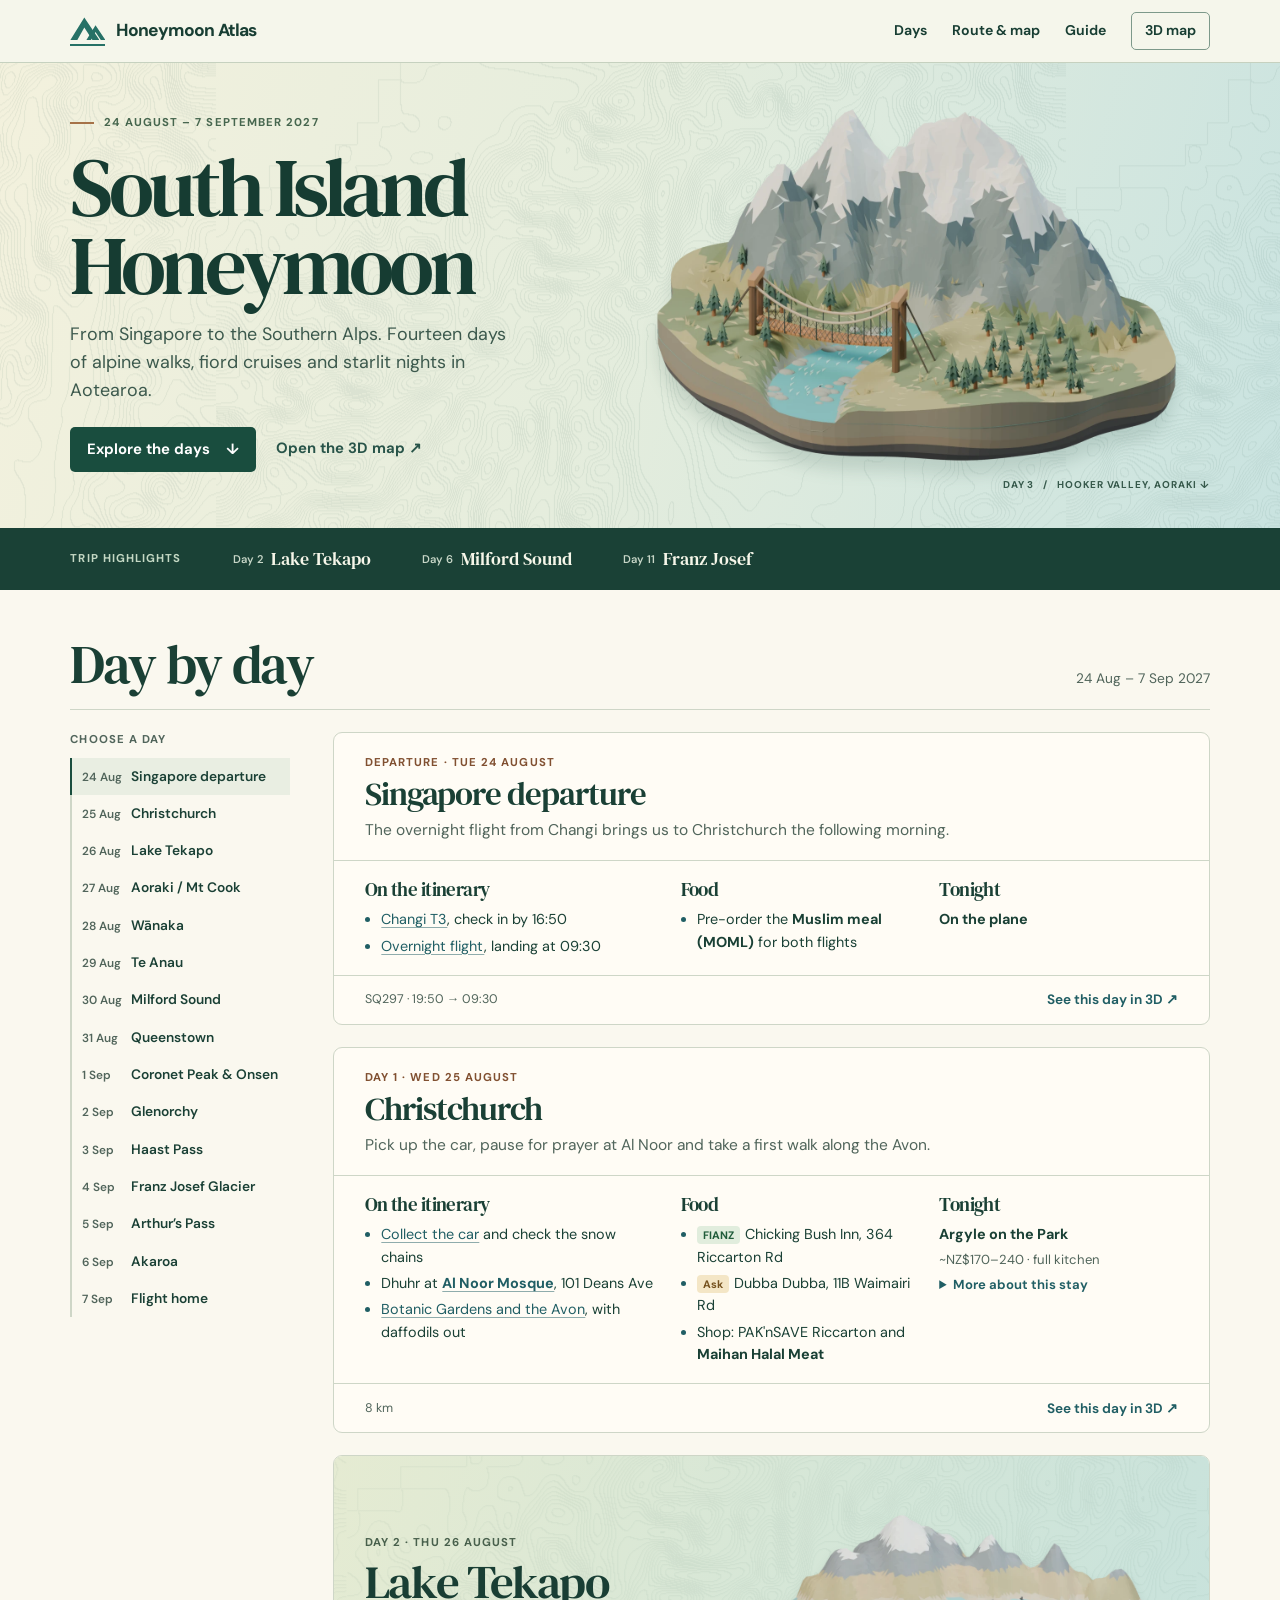
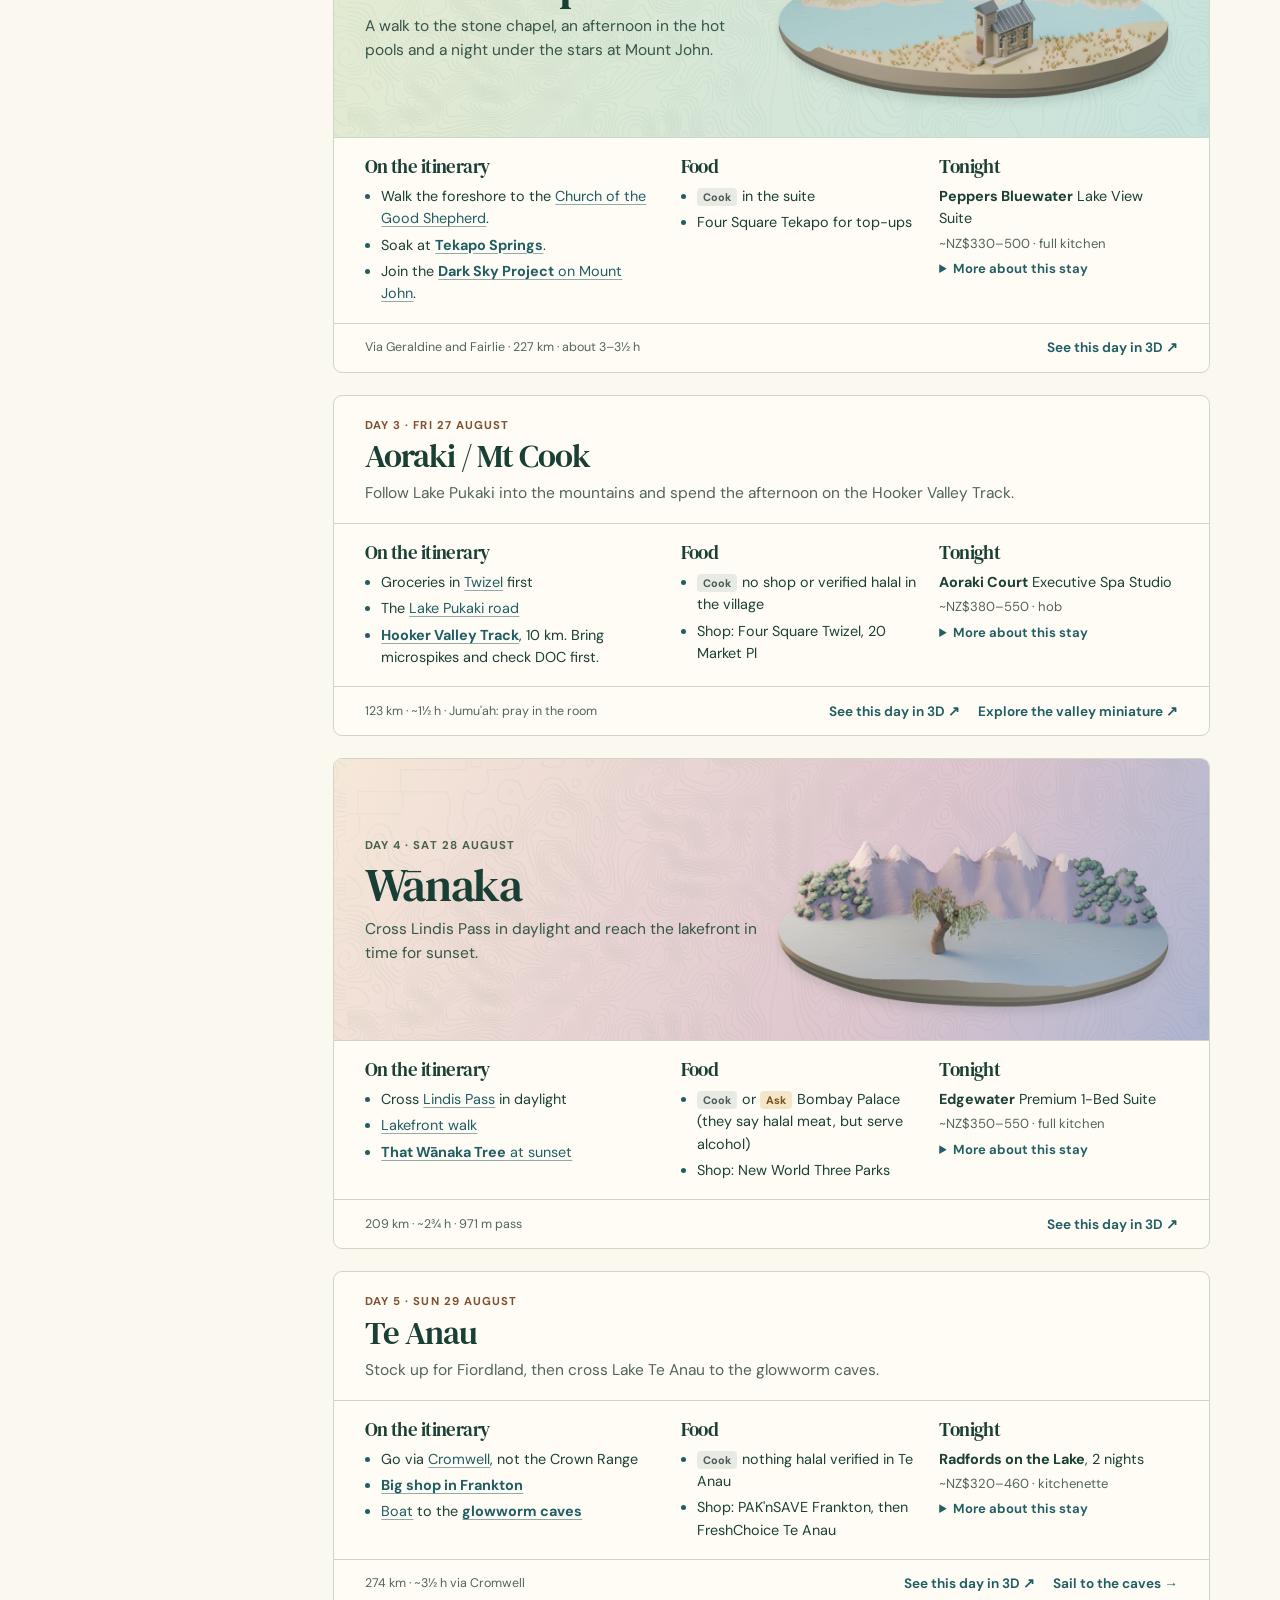
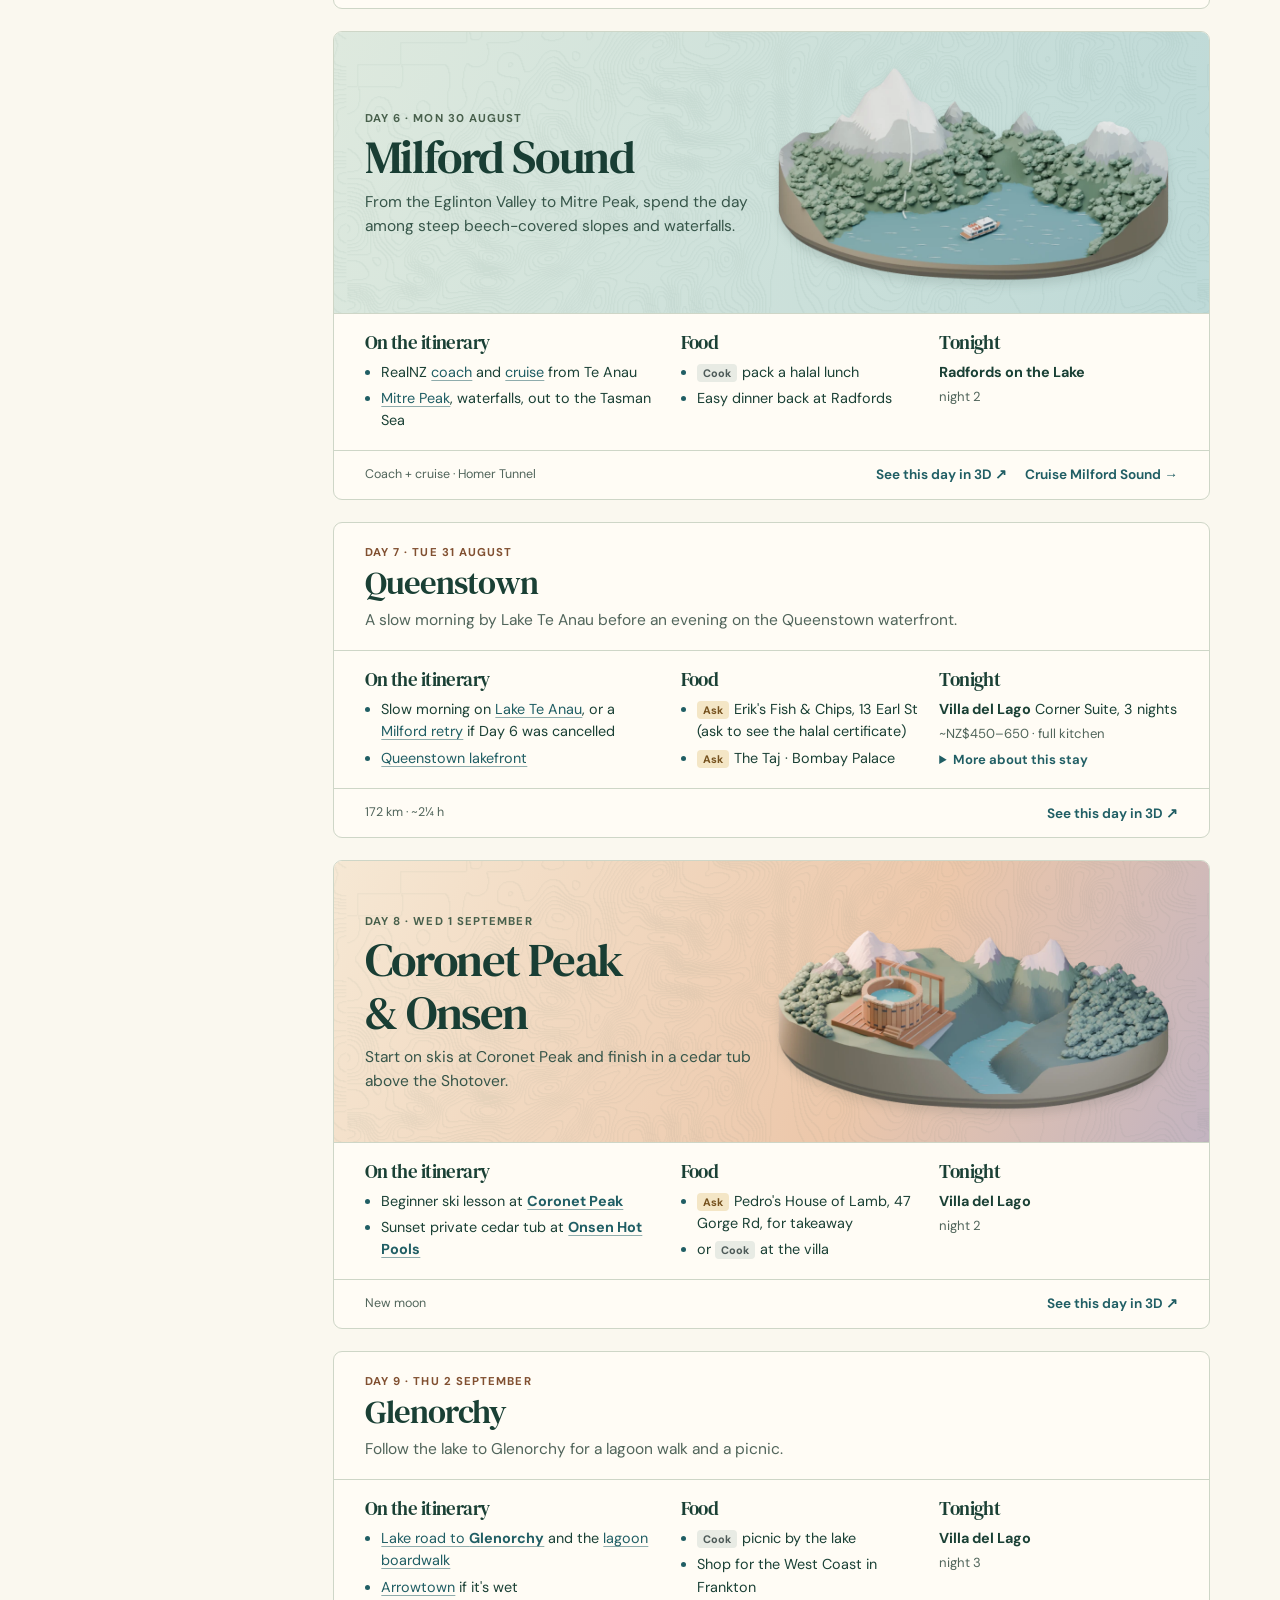
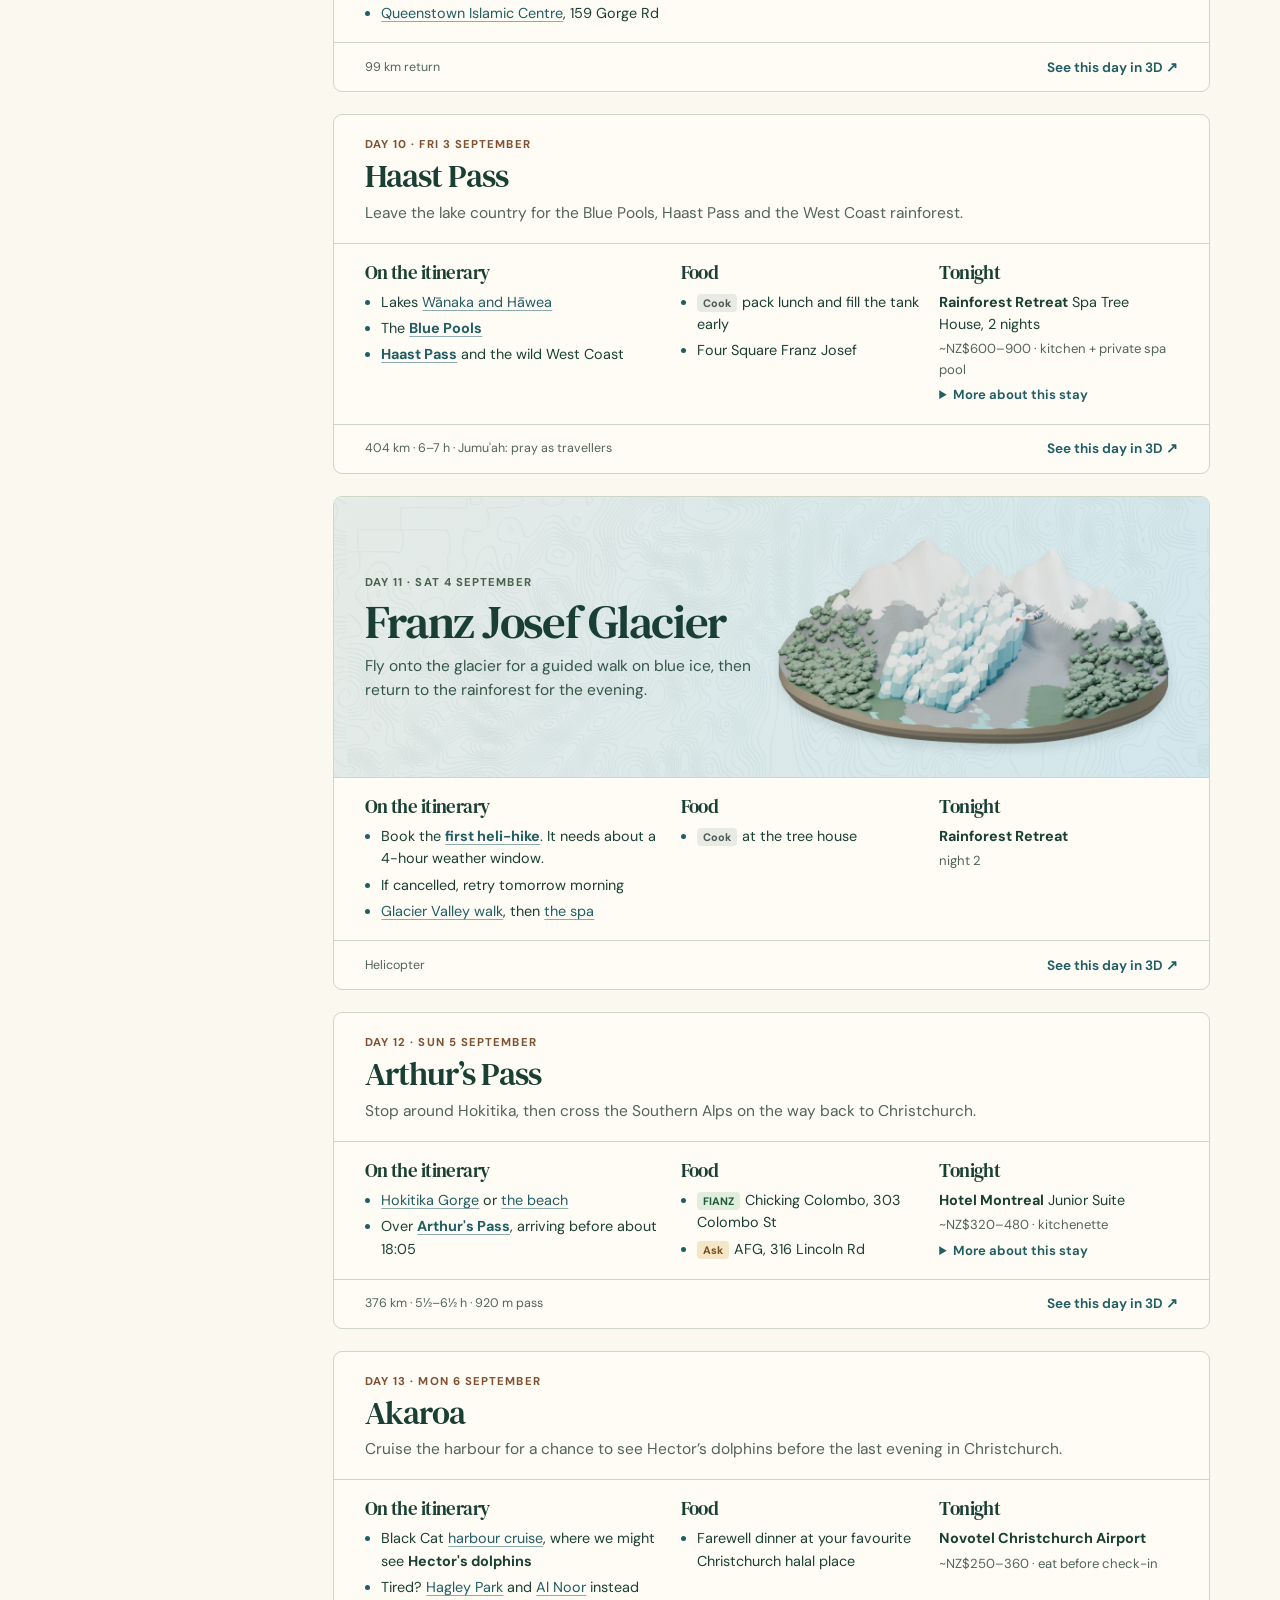
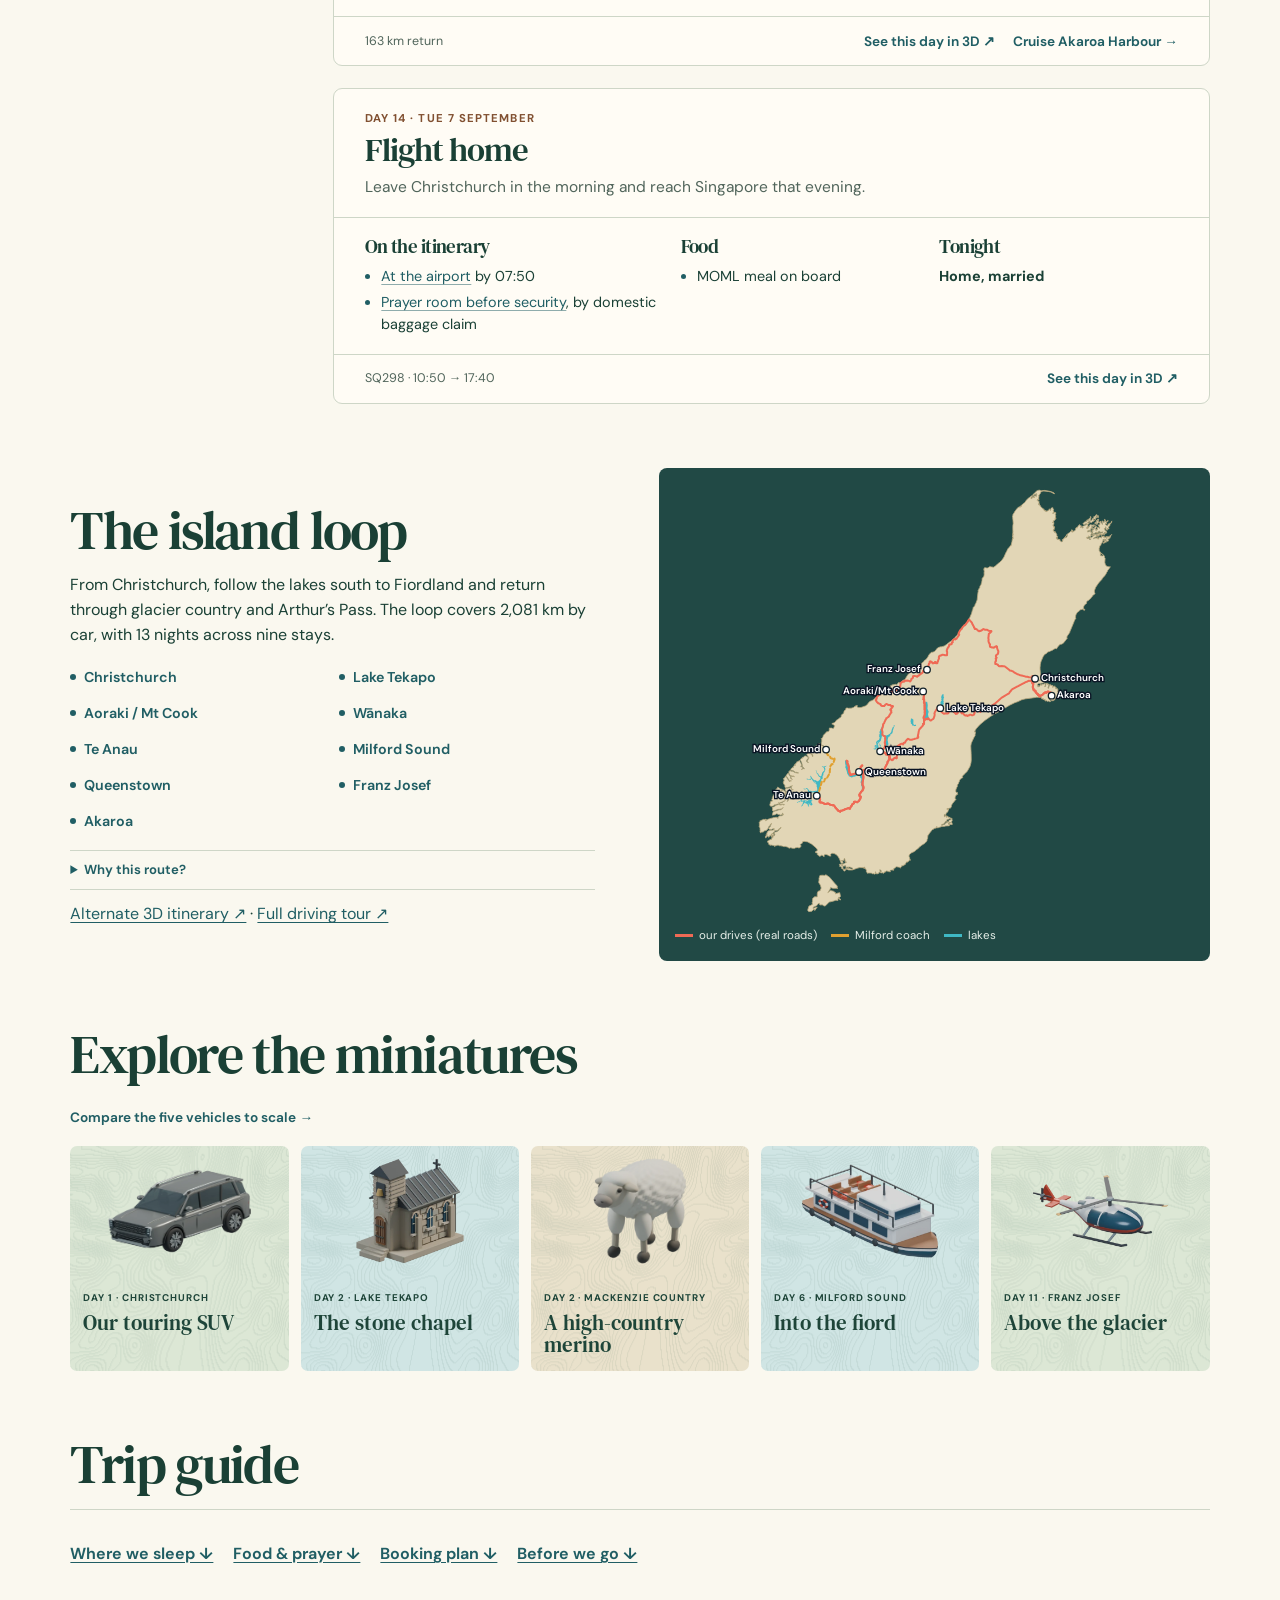
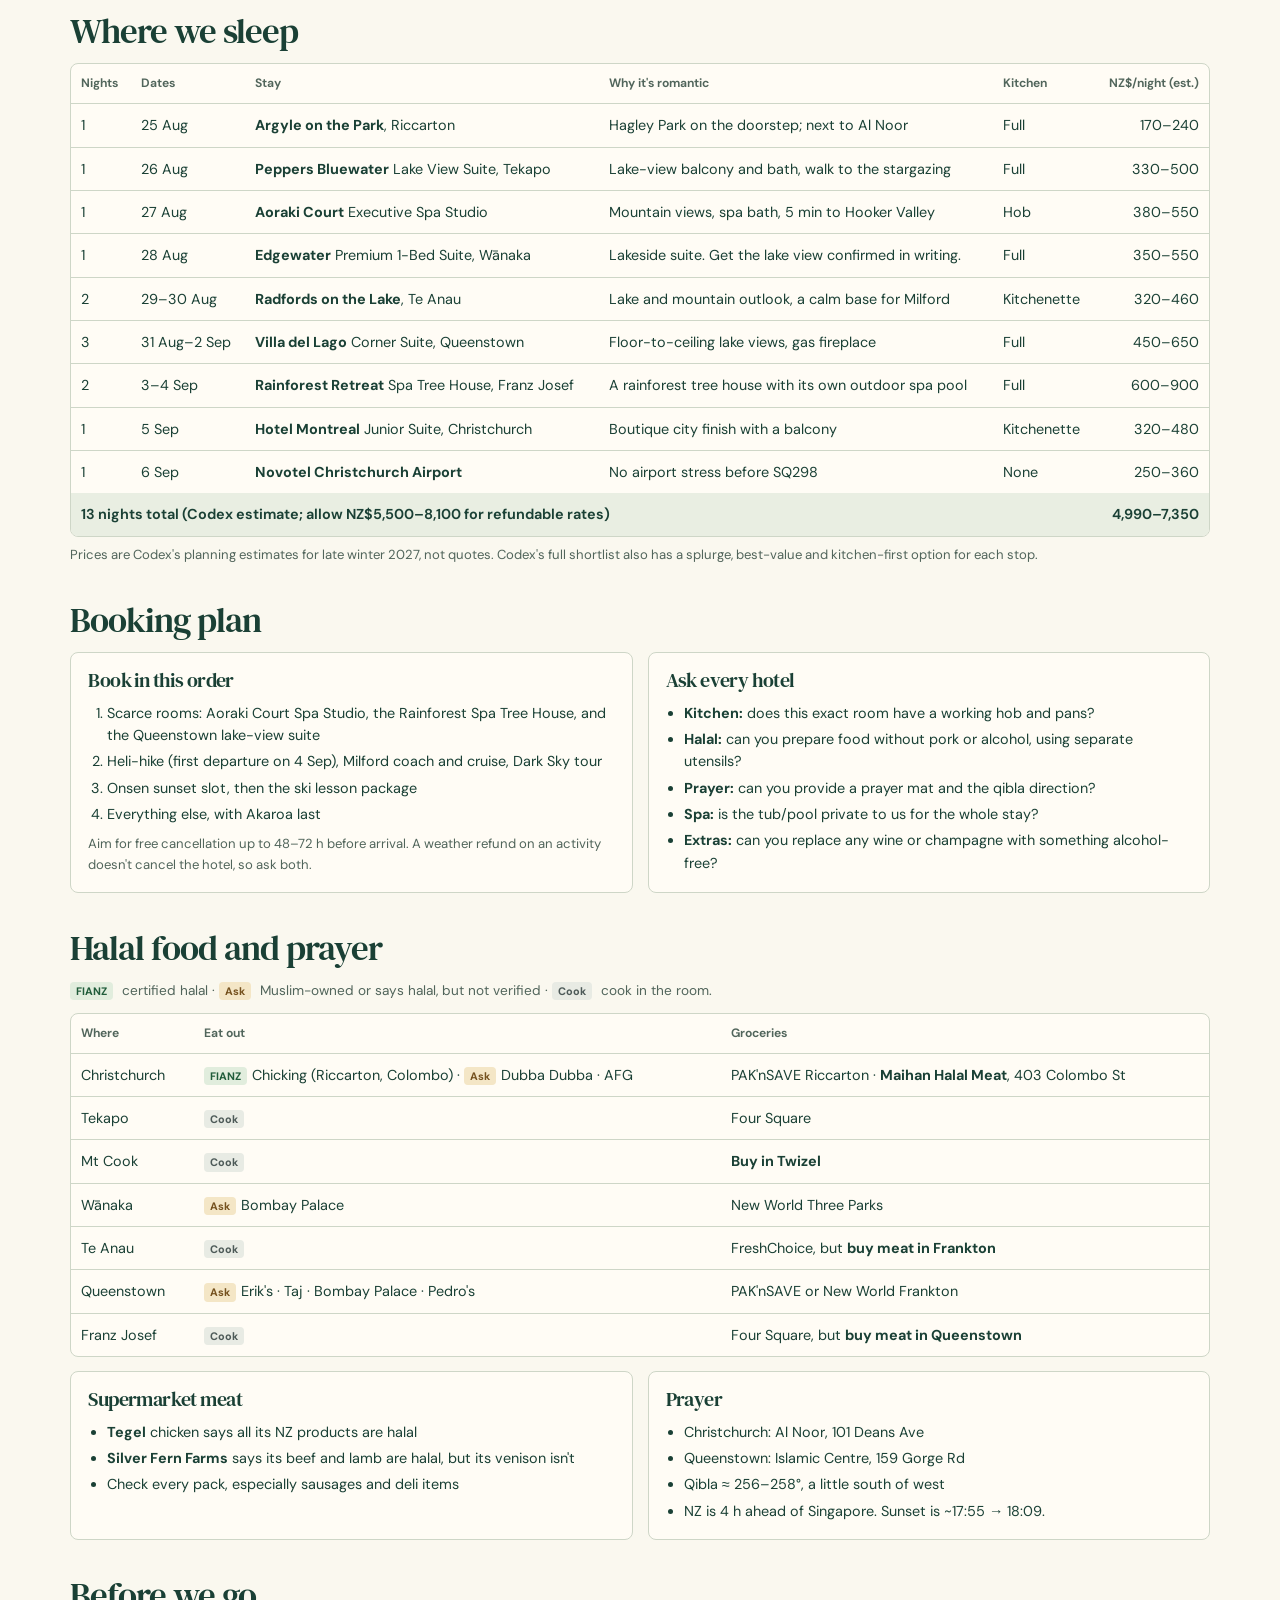
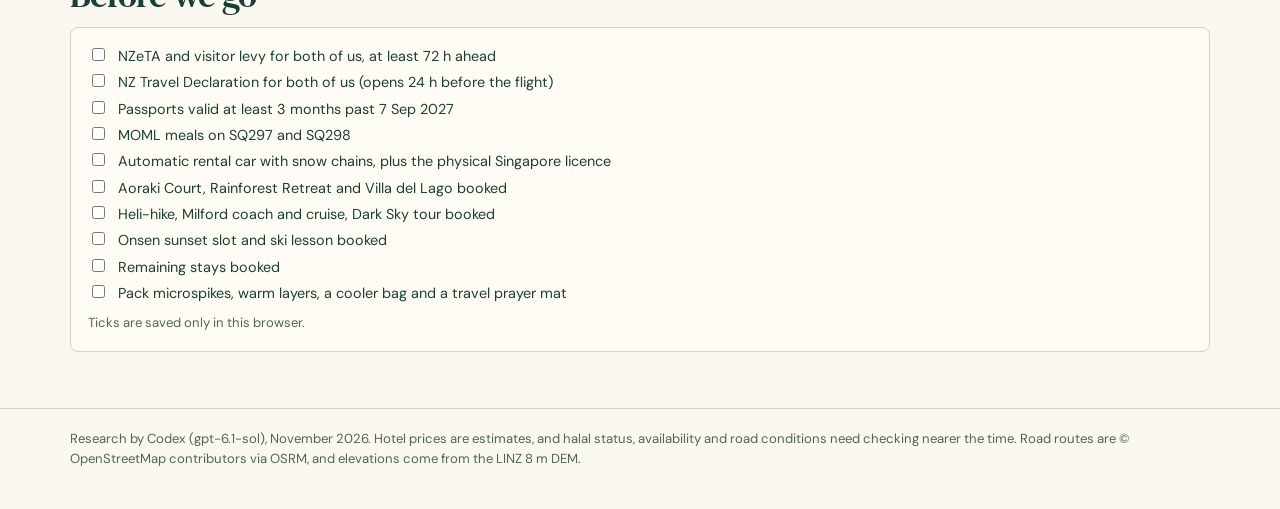
==== commit db9e60fb: "Connect itinerary activities to 3D scenes and interactive route pins" ====
--- a/docs/index.html
+++ b/docs/index.html
@@ -62,7 +62,7 @@
         <div><p class="chapter-date">Departure · Tue 24 August</p><h3 id="day-title-0">Singapore departure</h3><p class="chapter-summary">The overnight flight from Changi brings us to Christchurch the following morning.</p></div>
       </header>
       <div class="cols">
-        <div class="col"><h4>On the itinerary</h4><ul><li>Changi T3, check in by 16:50</li><li>Overnight flight, landing at 09:30</li></ul></div>
+        <div class="col"><h4>On the itinerary</h4><ul><li><a class="activity-link" href="3d/#scene-changi">Changi T3</a>, check in by 16:50</li><li><a class="activity-link" href="3d/#scene-singapore-flight">Overnight flight</a>, landing at 09:30</li></ul></div>
         <div class="col"><h4>Food</h4><ul><li>Pre-order the <b>Muslim meal (MOML)</b> for both flights</li></ul></div>
         <div class="col"><h4>Tonight</h4><div class="stay"><b>On the plane</b></div></div>
       </div>
@@ -74,7 +74,7 @@
         <div><p class="chapter-date">Day 1 · Wed 25 August</p><h3 id="day-title-1">Christchurch</h3><p class="chapter-summary">Pick up the car, pause for prayer at Al Noor and take a first walk along the Avon.</p></div>
       </header>
       <div class="cols">
-        <div class="col"><h4>On the itinerary</h4><ul><li>Collect the car and check the snow chains</li><li>Dhuhr at <b>Al Noor Mosque</b>, 101 Deans Ave</li><li>Botanic Gardens and the Avon, with daffodils out</li></ul></div>
+        <div class="col"><h4>On the itinerary</h4><ul><li><a class="activity-link" href="3d/#scene-christchurch-pickup">Collect the car</a> and check the snow chains</li><li>Dhuhr at <a class="activity-link" href="3d/#scene-al-noor"><b>Al Noor Mosque</b></a>, 101 Deans Ave</li><li><a class="activity-link" href="3d/#scene-botanic-gardens">Botanic Gardens and the Avon</a>, with daffodils out</li></ul></div>
         <div class="col"><h4>Food</h4><ul><li><span class="tag t-ok">FIANZ</span>Chicking Bush Inn, 364 Riccarton Rd</li><li><span class="tag t-warn">Ask</span>Dubba Dubba, 11B Waimairi Rd</li><li>Shop: PAK'nSAVE Riccarton and <b>Maihan Halal Meat</b></li></ul></div>
         <div class="col"><h4>Tonight</h4><div class="stay"><b>Argyle on the Park</b><span class="price">~NZ$170–240 · full kitchen</span><details class="stay-note"><summary>More about this stay</summary><p>Nicer: Hotel Montreal Junior Suite</p></details></div></div>
       </div>
@@ -84,10 +84,10 @@
     <article class="day chapter illustrated tekapo" id="trip-day-2" aria-labelledby="day-title-2" tabindex="-1">
       <header class="chapter-head">
         <div><p class="chapter-date">Day 2 · Thu 26 August</p><h3 id="day-title-2">Lake Tekapo</h3><p class="chapter-summary">A walk to the stone chapel, an afternoon in the hot pools and a night under the stars at Mount John.</p></div>
-        <img src="atlas/tekapo-scene.webp" width="900" height="530" alt="The stone chapel, tussock shore and turquoise water at Lake Tekapo" loading="lazy" decoding="async">
-      </header>
-      <div class="cols">
-        <div class="col"><h4>On the itinerary</h4><ul><li>Walk the foreshore to the Church of the Good Shepherd.</li><li>Soak at <b>Tekapo Springs</b>.</li><li>Join the <b>Dark Sky Project</b> on Mount John.</li></ul></div>
+        <a class="scene-art" href="3d/#scene-tekapo-chapel" aria-label="Open the chapel walk in 3D"><img src="atlas/tekapo-scene.webp" width="900" height="530" alt="The stone chapel, tussock shore and turquoise water at Lake Tekapo" loading="lazy" decoding="async"></a>
+      </header>
+      <div class="cols">
+        <div class="col"><h4>On the itinerary</h4><ul><li>Walk the foreshore to the <a class="activity-link" href="3d/#scene-tekapo-chapel">Church of the Good Shepherd</a>.</li><li>Soak at <a class="activity-link" href="3d/#scene-tekapo-springs"><b>Tekapo Springs</b></a>.</li><li>Join the <a class="activity-link" href="3d/#scene-mount-john"><b>Dark Sky Project</b> on Mount John</a>.</li></ul></div>
         <div class="col"><h4>Food</h4><ul><li><span class="tag t-cook">Cook</span>in the suite</li><li>Four Square Tekapo for top-ups</li></ul></div>
         <div class="col"><h4>Tonight</h4><div class="stay"><b>Peppers Bluewater</b> Lake View Suite<span class="price">~NZ$330–500 · full kitchen</span><details class="stay-note"><summary>More about this stay</summary><p>Splurge: SkyScape glass-roof SkyBed near Twizel, ~$700–1,100</p></details></div></div>
       </div>
@@ -99,19 +99,20 @@
         <div><p class="chapter-date">Day 3 · Fri 27 August</p><h3 id="day-title-3">Aoraki / Mt Cook</h3><p class="chapter-summary">Follow Lake Pukaki into the mountains and spend the afternoon on the Hooker Valley Track.</p></div>
       </header>
       <div class="cols">
-        <div class="col"><h4>On the itinerary</h4><ul><li>Groceries in Twizel first</li><li>The Lake Pukaki road</li><li><b>Hooker Valley Track</b>, 10 km. Bring microspikes and check DOC first.</li></ul></div>
+        <div class="col"><h4>On the itinerary</h4><ul><li>Groceries in <a class="activity-link" href="3d/#scene-twizel">Twizel</a> first</li><li>The <a class="activity-link" href="3d/#scene-pukaki-road">Lake Pukaki road</a></li><li><a class="activity-link" href="3d/#scene-hooker-valley"><b>Hooker Valley Track</b></a>, 10 km. Bring microspikes and check DOC first.</li></ul></div>
         <div class="col"><h4>Food</h4><ul><li><span class="tag t-cook">Cook</span>no shop or verified halal in the village</li><li>Shop: Four Square Twizel, 20 Market Pl</li></ul></div>
         <div class="col"><h4>Tonight</h4><div class="stay"><b>Aoraki Court</b> Executive Spa Studio<span class="price">~NZ$380–550 · hob</span><details class="stay-note"><summary>More about this stay</summary><p>Hermitage has the best views, but its rooms can't heat food</p></details></div></div>
       </div>
       <footer class="chapter-foot"><span>123 km · ~1½ h · Jumu'ah: pray in the room</span><div><a class="watch" aria-label="See Aoraki / Mt Cook in 3D" href="3d/#day-3">See this day in 3D ↗</a> <a class="watch" href="3d/#place-valley">Explore the valley miniature ↗</a></div></footer>
     </article>
 
-    <article class="day chapter" id="trip-day-4" aria-labelledby="day-title-4" tabindex="-1">
+    <article class="day chapter illustrated wanaka" id="trip-day-4" aria-labelledby="day-title-4" tabindex="-1">
       <header class="chapter-head">
         <div><p class="chapter-date">Day 4 · Sat 28 August</p><h3 id="day-title-4">Wānaka</h3><p class="chapter-summary">Cross Lindis Pass in daylight and reach the lakefront in time for sunset.</p></div>
-      </header>
-      <div class="cols">
-        <div class="col"><h4>On the itinerary</h4><ul><li>Cross Lindis Pass in daylight</li><li>Lakefront walk</li><li><b>That Wānaka Tree</b> at sunset</li></ul></div>
+        <a class="scene-art" href="3d/#scene-wanaka-tree" aria-label="Open the Wānaka tree at dusk in 3D"><img src="atlas/wanaka-scene.webp" width="900" height="530" alt="A willow in Lake Wānaka under pink evening light" loading="lazy" decoding="async"></a>
+      </header>
+      <div class="cols">
+        <div class="col"><h4>On the itinerary</h4><ul><li>Cross <a class="activity-link" href="3d/#scene-lindis-pass">Lindis Pass</a> in daylight</li><li><a class="activity-link" href="3d/#scene-wanaka-lakefront">Lakefront walk</a></li><li><a class="activity-link" href="3d/#scene-wanaka-tree"><b>That Wānaka Tree</b> at sunset</a></li></ul></div>
         <div class="col"><h4>Food</h4><ul><li><span class="tag t-cook">Cook</span>or <span class="tag t-warn">Ask</span>Bombay Palace (they say halal meat, but serve alcohol)</li><li>Shop: New World Three Parks</li></ul></div>
         <div class="col"><h4>Tonight</h4><div class="stay"><b>Edgewater</b> Premium 1-Bed Suite<span class="price">~NZ$350–550 · full kitchen</span><details class="stay-note"><summary>More about this stay</summary><p>Splurge: Lakeside Penthouse with a private spa, ~$1,000–1,400</p></details></div></div>
       </div>
@@ -123,7 +124,7 @@
         <div><p class="chapter-date">Day 5 · Sun 29 August</p><h3 id="day-title-5">Te Anau</h3><p class="chapter-summary">Stock up for Fiordland, then cross Lake Te Anau to the glowworm caves.</p></div>
       </header>
       <div class="cols">
-        <div class="col"><h4>On the itinerary</h4><ul><li>Go via Cromwell, not the Crown Range</li><li><b>Big shop in Frankton</b></li><li>Boat to the <b>glowworm caves</b></li></ul></div>
+        <div class="col"><h4>On the itinerary</h4><ul><li>Go via <a class="activity-link" href="3d/#scene-cromwell">Cromwell</a>, not the Crown Range</li><li><a class="activity-link" href="3d/#scene-frankton"><b>Big shop in Frankton</b></a></li><li><a class="activity-link" href="3d/#scene-te-anau-crossing">Boat</a> to the <a class="activity-link" href="3d/#scene-glowworm-caves"><b>glowworm caves</b></a></li></ul></div>
         <div class="col"><h4>Food</h4><ul><li><span class="tag t-cook">Cook</span>nothing halal verified in Te Anau</li><li>Shop: PAK'nSAVE Frankton, then FreshChoice Te Anau</li></ul></div>
         <div class="col"><h4>Tonight</h4><div class="stay"><b>Radfords on the Lake</b>, 2 nights<span class="price">~NZ$320–460 · kitchenette</span><details class="stay-note"><summary>More about this stay</summary><p>Fiordland Lodge's reopening after its fire is unconfirmed</p></details></div></div>
       </div>
@@ -133,10 +134,10 @@
     <article class="day chapter illustrated milford" id="trip-day-6" aria-labelledby="day-title-6" tabindex="-1">
       <header class="chapter-head">
         <div><p class="chapter-date">Day 6 · Mon 30 August</p><h3 id="day-title-6">Milford Sound</h3><p class="chapter-summary">From the Eglinton Valley to Mitre Peak, spend the day among steep beech-covered slopes and waterfalls.</p></div>
-        <img src="atlas/milford-scene.webp" width="900" height="530" alt="A cruise boat beneath wooded slopes and snow-capped Mitre Peak" loading="lazy" decoding="async">
-      </header>
-      <div class="cols">
-        <div class="col"><h4>On the itinerary</h4><ul><li>RealNZ coach and cruise from Te Anau</li><li>Mitre Peak, waterfalls, out to the Tasman Sea</li></ul></div>
+        <a class="scene-art" href="3d/#scene-milford-cruise" aria-label="Open the Milford cruise in 3D"><img src="atlas/milford-scene.webp" width="900" height="530" alt="A cruise boat beneath wooded slopes and snow-capped Mitre Peak" loading="lazy" decoding="async"></a>
+      </header>
+      <div class="cols">
+        <div class="col"><h4>On the itinerary</h4><ul><li>RealNZ <a class="activity-link" href="3d/#scene-eglinton-valley">coach</a> and <a class="activity-link" href="3d/#scene-milford-cruise">cruise</a> from Te Anau</li><li><a class="activity-link" href="3d/#scene-milford-lookout">Mitre Peak</a>, waterfalls, out to the Tasman Sea</li></ul></div>
         <div class="col"><h4>Food</h4><ul><li><span class="tag t-cook">Cook</span>pack a halal lunch</li><li>Easy dinner back at Radfords</li></ul></div>
         <div class="col"><h4>Tonight</h4><div class="stay"><b>Radfords on the Lake</b><span class="price">night 2</span></div></div>
       </div>
@@ -148,19 +149,20 @@
         <div><p class="chapter-date">Day 7 · Tue 31 August</p><h3 id="day-title-7">Queenstown</h3><p class="chapter-summary">A slow morning by Lake Te Anau before an evening on the Queenstown waterfront.</p></div>
       </header>
       <div class="cols">
-        <div class="col"><h4>On the itinerary</h4><ul><li>Slow morning on Lake Te Anau, or a Milford retry if Day 6 was cancelled</li><li>Queenstown lakefront</li></ul></div>
+        <div class="col"><h4>On the itinerary</h4><ul><li>Slow morning on <a class="activity-link" href="3d/#scene-te-anau-morning">Lake Te Anau</a>, or a <a class="activity-link" href="3d/#scene-milford-retry">Milford retry</a> if Day 6 was cancelled</li><li><a class="activity-link" href="3d/#scene-queenstown-waterfront">Queenstown lakefront</a></li></ul></div>
         <div class="col"><h4>Food</h4><ul><li><span class="tag t-warn">Ask</span>Erik's Fish &amp; Chips, 13 Earl St (ask to see the halal certificate)</li><li><span class="tag t-warn">Ask</span>The Taj · Bombay Palace</li></ul></div>
         <div class="col"><h4>Tonight</h4><div class="stay"><b>Villa del Lago</b> Corner Suite, 3 nights<span class="price">~NZ$450–650 · full kitchen</span><details class="stay-note"><summary>More about this stay</summary><p>Splurge: Azur Lodge villa, or Eichardt's Earl St apartment</p></details></div></div>
       </div>
       <footer class="chapter-foot"><span>172 km · ~2¼ h</span><div><a class="watch" aria-label="See Queenstown in 3D" href="3d/#day-7">See this day in 3D ↗</a></div></footer>
     </article>
 
-    <article class="day chapter" id="trip-day-8" aria-labelledby="day-title-8" tabindex="-1">
+    <article class="day chapter illustrated onsen" id="trip-day-8" aria-labelledby="day-title-8" tabindex="-1">
       <header class="chapter-head">
         <div><p class="chapter-date">Day 8 · Wed 1 September</p><h3 id="day-title-8">Coronet Peak & Onsen</h3><p class="chapter-summary">Start on skis at Coronet Peak and finish in a cedar tub above the Shotover.</p></div>
-      </header>
-      <div class="cols">
-        <div class="col"><h4>On the itinerary</h4><ul><li>Beginner ski lesson at <b>Coronet Peak</b></li><li>Sunset private cedar tub at <b>Onsen Hot Pools</b></li></ul></div>
+        <a class="scene-art" href="3d/#scene-onsen-sunset" aria-label="Open the Onsen sunset in 3D"><img src="atlas/onsen-scene.webp" width="900" height="530" alt="Steam rising from a cedar tub above a bend in the Shotover River at sunset" loading="lazy" decoding="async"></a>
+      </header>
+      <div class="cols">
+        <div class="col"><h4>On the itinerary</h4><ul><li>Beginner ski lesson at <a class="activity-link" href="3d/#scene-coronet-ski"><b>Coronet Peak</b></a></li><li>Sunset private cedar tub at <a class="activity-link" href="3d/#scene-onsen-sunset"><b>Onsen Hot Pools</b></a></li></ul></div>
         <div class="col"><h4>Food</h4><ul><li><span class="tag t-warn">Ask</span>Pedro's House of Lamb, 47 Gorge Rd, for takeaway</li><li>or <span class="tag t-cook">Cook</span>at the villa</li></ul></div>
         <div class="col"><h4>Tonight</h4><div class="stay"><b>Villa del Lago</b><span class="price">night 2</span></div></div>
       </div>
@@ -172,7 +174,7 @@
         <div><p class="chapter-date">Day 9 · Thu 2 September</p><h3 id="day-title-9">Glenorchy</h3><p class="chapter-summary">Follow the lake to Glenorchy for a lagoon walk and a picnic.</p></div>
       </header>
       <div class="cols">
-        <div class="col"><h4>On the itinerary</h4><ul><li>Lake road to <b>Glenorchy</b> and the lagoon boardwalk</li><li>Arrowtown if it's wet</li><li>Queenstown Islamic Centre, 159 Gorge Rd</li></ul></div>
+        <div class="col"><h4>On the itinerary</h4><ul><li><a class="activity-link" href="3d/#scene-glenorchy-road">Lake road to <b>Glenorchy</b></a> and the <a class="activity-link" href="3d/#scene-glenorchy-lagoon">lagoon boardwalk</a></li><li><a class="activity-link" href="3d/#scene-arrowtown">Arrowtown</a> if it's wet</li><li><a class="activity-link" href="3d/#scene-queenstown-prayer">Queenstown Islamic Centre</a>, 159 Gorge Rd</li></ul></div>
         <div class="col"><h4>Food</h4><ul><li><span class="tag t-cook">Cook</span>picnic by the lake</li><li>Shop for the West Coast in Frankton</li></ul></div>
         <div class="col"><h4>Tonight</h4><div class="stay"><b>Villa del Lago</b><span class="price">night 3</span></div></div>
       </div>
@@ -184,7 +186,7 @@
         <div><p class="chapter-date">Day 10 · Fri 3 September</p><h3 id="day-title-10">Haast Pass</h3><p class="chapter-summary">Leave the lake country for the Blue Pools, Haast Pass and the West Coast rainforest.</p></div>
       </header>
       <div class="cols">
-        <div class="col"><h4>On the itinerary</h4><ul><li>Lakes Wānaka and Hāwea</li><li>The <b>Blue Pools</b></li><li><b>Haast Pass</b> and the wild West Coast</li></ul></div>
+        <div class="col"><h4>On the itinerary</h4><ul><li>Lakes <a class="activity-link" href="3d/#scene-lake-hawea">Wānaka and Hāwea</a></li><li>The <a class="activity-link" href="3d/#scene-blue-pools"><b>Blue Pools</b></a></li><li><a class="activity-link" href="3d/#scene-haast-pass"><b>Haast Pass</b></a> and the wild West Coast</li></ul></div>
         <div class="col"><h4>Food</h4><ul><li><span class="tag t-cook">Cook</span>pack lunch and fill the tank early</li><li>Four Square Franz Josef</li></ul></div>
         <div class="col"><h4>Tonight</h4><div class="stay"><b>Rainforest Retreat</b> Spa Tree House, 2 nights<span class="price">~NZ$600–900 · kitchen + private spa pool</span><details class="stay-note"><summary>More about this stay</summary><p>Value: Glenfern Villas, ~$250–380</p></details></div></div>
       </div>
@@ -194,10 +196,10 @@
     <article class="day chapter illustrated franz" id="trip-day-11" aria-labelledby="day-title-11" tabindex="-1">
       <header class="chapter-head">
         <div><p class="chapter-date">Day 11 · Sat 4 September</p><h3 id="day-title-11">Franz Josef Glacier</h3><p class="chapter-summary">Fly onto the glacier for a guided walk on blue ice, then return to the rainforest for the evening.</p></div>
-        <img src="atlas/franz-scene.webp" width="900" height="530" alt="A helicopter above blue glacier ice in a steep alpine valley" loading="lazy" decoding="async">
-      </header>
-      <div class="cols">
-        <div class="col"><h4>On the itinerary</h4><ul><li>Book the <b>first heli-hike</b>. It needs about a 4-hour weather window.</li><li>If cancelled, retry tomorrow morning</li><li>Glacier Valley walk, then the spa</li></ul></div>
+        <a class="scene-art" href="3d/#scene-glacier-hike" aria-label="Open the glacier hike in 3D"><img src="atlas/franz-scene.webp" width="900" height="530" alt="A helicopter above blue glacier ice in a steep alpine valley" loading="lazy" decoding="async"></a>
+      </header>
+      <div class="cols">
+        <div class="col"><h4>On the itinerary</h4><ul><li>Book the <a class="activity-link" href="3d/#scene-glacier-hike"><b>first heli-hike</b></a>. It needs about a 4-hour weather window.</li><li>If cancelled, retry tomorrow morning</li><li><a class="activity-link" href="3d/#scene-glacier-valley">Glacier Valley walk</a>, then <a class="activity-link" href="3d/#scene-franz-retreat">the spa</a></li></ul></div>
         <div class="col"><h4>Food</h4><ul><li><span class="tag t-cook">Cook</span>at the tree house</li></ul></div>
         <div class="col"><h4>Tonight</h4><div class="stay"><b>Rainforest Retreat</b><span class="price">night 2</span></div></div>
       </div>
@@ -209,7 +211,7 @@
         <div><p class="chapter-date">Day 12 · Sun 5 September</p><h3 id="day-title-12">Arthur’s Pass</h3><p class="chapter-summary">Stop around Hokitika, then cross the Southern Alps on the way back to Christchurch.</p></div>
       </header>
       <div class="cols">
-        <div class="col"><h4>On the itinerary</h4><ul><li>Hokitika Gorge or the beach</li><li>Over <b>Arthur's Pass</b>, arriving before about 18:05</li></ul></div>
+        <div class="col"><h4>On the itinerary</h4><ul><li><a class="activity-link" href="3d/#scene-hokitika-gorge">Hokitika Gorge</a> or <a class="activity-link" href="3d/#scene-hokitika-beach">the beach</a></li><li>Over <a class="activity-link" href="3d/#scene-arthurs-pass"><b>Arthur's Pass</b></a>, arriving before about 18:05</li></ul></div>
         <div class="col"><h4>Food</h4><ul><li><span class="tag t-ok">FIANZ</span>Chicking Colombo, 303 Colombo St</li><li><span class="tag t-warn">Ask</span>AFG, 316 Lincoln Rd</li></ul></div>
         <div class="col"><h4>Tonight</h4><div class="stay"><b>Hotel Montreal</b> Junior Suite<span class="price">~NZ$320–480 · kitchenette</span><details class="stay-note"><summary>More about this stay</summary><p>Splurge: The George Park Suite (ask for an alcohol-free romance package)</p></details></div></div>
       </div>
@@ -221,7 +223,7 @@
         <div><p class="chapter-date">Day 13 · Mon 6 September</p><h3 id="day-title-13">Akaroa</h3><p class="chapter-summary">Cruise the harbour for a chance to see Hector’s dolphins before the last evening in Christchurch.</p></div>
       </header>
       <div class="cols">
-        <div class="col"><h4>On the itinerary</h4><ul><li>Black Cat harbour cruise, where we might see <b>Hector's dolphins</b></li><li>Tired? Hagley Park and Al Noor instead</li></ul></div>
+        <div class="col"><h4>On the itinerary</h4><ul><li>Black Cat <a class="activity-link" href="3d/#scene-akaroa-cruise">harbour cruise</a>, where we might see <b>Hector's dolphins</b></li><li>Tired? <a class="activity-link" href="3d/#scene-hagley-park">Hagley Park</a> and <a class="activity-link" href="3d/#scene-al-noor-return">Al Noor</a> instead</li></ul></div>
         <div class="col"><h4>Food</h4><ul><li>Farewell dinner at your favourite Christchurch halal place</li></ul></div>
         <div class="col"><h4>Tonight</h4><div class="stay"><b>Novotel Christchurch Airport</b><span class="price">~NZ$250–360 · eat before check-in</span></div></div>
       </div>
@@ -233,7 +235,7 @@
         <div><p class="chapter-date">Day 14 · Tue 7 September</p><h3 id="day-title-14">Flight home</h3><p class="chapter-summary">Leave Christchurch in the morning and reach Singapore that evening.</p></div>
       </header>
       <div class="cols">
-        <div class="col"><h4>On the itinerary</h4><ul><li>At the airport by 07:50</li><li>Prayer room before security, by domestic baggage claim</li></ul></div>
+        <div class="col"><h4>On the itinerary</h4><ul><li><a class="activity-link" href="3d/#scene-christchurch-departure">At the airport</a> by 07:50</li><li><a class="activity-link" href="3d/#scene-airport-terminal">Prayer room before security</a>, by domestic baggage claim</li></ul></div>
         <div class="col"><h4>Food</h4><ul><li>MOML meal on board</li></ul></div>
         <div class="col"><h4>Tonight</h4><div class="stay"><b>Home, married</b></div></div>
       </div>
@@ -246,10 +248,10 @@
 <section id="route" class="route-spread" aria-labelledby="route-h"><div>
   <h2 id="route-h">The island loop</h2>
   <p>From Christchurch, follow the lakes south to Fiordland and return through glacier country and Arthur’s Pass. The loop covers 2,081 km by car, with 13 nights across nine stays.</p>
-  <ol class="route-stops"><li><a href="#trip-day-1">Christchurch</a></li><li><a href="#trip-day-2">Lake Tekapo</a></li><li><a href="#trip-day-3">Aoraki / Mt Cook</a></li><li><a href="#trip-day-4">Wānaka</a></li><li><a href="#trip-day-5">Te Anau</a></li><li><a href="#trip-day-6">Milford Sound</a></li><li><a href="#trip-day-7">Queenstown</a></li><li><a href="#trip-day-10">Franz Josef</a></li><li><a href="#trip-day-13">Akaroa</a></li></ol><details class="route-notes"><summary>Why this route?</summary><p><b>Yes. Keep the route and all 13 nights.</b> Codex compared every stop with the classic alternatives: Pukaki/Twizel stargazing cabins, The Hermitage, a second Wānaka night, a Milford overnight cruise, Glenorchy lodges, Hokitika, Kaikōura, Hanmer Springs and an Akaroa overnight. This loop has the best late-winter scenery and still leaves room to retry Milford and the heli-hike if the weather turns. The one weak spot is four one-night stops at the start. A second night in Wānaka is only worth it if we drop Akaroa.</p></details>
+  <ol class="route-stops"><li><a href="#base-christchurch">Christchurch</a></li><li><a href="#trip-day-2">Lake Tekapo</a></li><li><a href="#trip-day-3">Aoraki / Mt Cook</a></li><li><a href="#trip-day-4">Wānaka</a></li><li><a href="#base-te-anau">Te Anau</a></li><li><a href="#trip-day-6">Milford Sound</a></li><li><a href="#base-queenstown">Queenstown</a></li><li><a href="#base-franz-josef">Franz Josef</a></li><li><a href="#trip-day-13">Akaroa</a></li></ol><details class="route-notes"><summary>Why this route?</summary><p><b>Yes. Keep the route and all 13 nights.</b> Codex compared every stop with the classic alternatives: Pukaki/Twizel stargazing cabins, The Hermitage, a second Wānaka night, a Milford overnight cruise, Glenorchy lodges, Hokitika, Kaikōura, Hanmer Springs and an Akaroa overnight. This loop has the best late-winter scenery and still leaves room to retry Milford and the heli-hike if the weather turns. The one weak spot is four one-night stops at the start. A second night in Wānaka is only worth it if we drop Akaroa.</p></details>
   <a href="claude-cut/">Alternate 3D itinerary ↗</a> · <a href="3d/?tour=drive">Full driving tour ↗</a></div><figure class="mapcard">
-      <svg viewBox="0 0 551 662" role="img" aria-labelledby="mapT" class="routemap">
-<title id="mapT">Route map: the honeymoon loop on New Zealand's South Island</title>
+      <svg viewBox="0 0 551 662" role="group" aria-labelledby="mapT" class="routemap">
+<title id="mapT">Choose an itinerary day on the South Island map</title>
 <path class="land" d="M430.5 11.8 L430.4 11.5 L430.6 11.3 L430.9 11.1 L431.2 10.7 L431.3 10.7 L431.5 10.6 L431.5 10.4 L431.7 10.2 L431.9 10.0 L432.4 10.5 L432.5 10.1 L432.5 10.0 L432.9 9.9 L433.1 10.1 L433.3 10.1 L433.4 10.1 L434.0 9.7 L434.4 9.3 L434.8 9.5 L435.2 9.3 L435.3 9.3 L435.6 9.4 L435.9 9.6 L436.3 9.6 L436.7 9.8 L436.8 9.6 L437.1 9.8 L437.7 10.1 L438.9 10.3 L443.1 9.8 L448.4 10.6 L453.7 11.9 L455.3 12.6 L455.5 12.6 L458.7 14.9 L457.9 14.3 L456.0 13.2 L457.1 14.1 L457.3 14.4 L455.9 13.9 L455.7 13.6 L455.5 13.6 L454.9 13.2 L453.7 12.7 L453.4 12.6 L452.6 12.2 L451.7 11.9 L450.5 11.7 L449.2 11.4 L445.8 11.2 L445.1 11.0 L442.1 10.7 L439.2 11.0 L438.3 11.8 L438.1 12.2 L438.1 11.5 L437.8 11.1 L437.6 10.9 L437.8 11.6 L438.0 11.6 L437.6 12.2 L437.2 13.0 L437.3 13.8 L436.9 14.1 L436.0 15.3 L435.8 15.6 L434.8 17.4 L434.6 17.6 L434.0 17.5 L434.3 18.4 L434.4 18.0 L434.7 18.0 L434.8 18.0 L434.5 19.8 L434.2 21.5 L434.1 21.1 L434.2 22.4 L434.1 21.8 L434.4 24.6 L434.3 23.9 L434.2 23.5 L434.2 24.0 L434.2 23.3 L434.1 23.2 L433.9 22.8 L433.9 23.2 L433.7 23.7 L433.8 23.4 L433.6 22.8 L433.7 22.6 L433.3 22.8 L432.5 23.9 L432.1 24.5 L432.3 24.1 L432.6 24.4 L432.5 24.5 L432.4 24.9 L432.5 24.7 L432.6 24.5 L432.8 24.7 L433.2 25.1 L433.2 25.5 L433.7 25.8 L433.5 26.0 L432.8 25.9 L432.9 26.0 L433.3 26.2 L433.9 26.6 L434.3 26.0 L434.7 26.4 L434.8 29.7 L434.8 29.5 L434.8 29.6 L434.6 30.0 L434.4 30.1 L434.0 30.3 L434.3 31.0 L434.3 31.5 L434.5 31.6 L435.1 31.1 L435.0 30.8 L434.8 30.7 L434.9 30.1 L434.8 30.3 L434.6 30.1 L435.0 30.0 L435.4 31.3 L436.4 32.8 L436.2 32.9 L436.3 32.7 L436.0 33.3 L436.3 33.2 L436.4 33.0 L436.5 32.9 L438.0 35.3 L438.7 35.8 L439.8 36.6 L440.2 36.7 L440.2 37.1 L440.5 37.7 L440.9 37.9 L441.2 38.1 L441.0 37.9 L441.0 37.8 L440.9 37.7 L441.8 37.9 L442.1 37.9 L441.7 38.4 L442.1 39.0 L442.2 39.1 L442.2 39.3 L442.5 39.3 L442.7 39.7 L443.1 39.7 L443.1 39.8 L443.0 39.7 L442.9 39.9 L442.8 39.7 L442.5 39.8 L442.6 40.1 L442.6 40.3 L442.8 40.4 L442.9 40.6 L443.1 41.0 L443.2 41.0 L443.7 41.1 L443.5 40.6 L443.2 40.3 L443.3 39.7 L443.4 39.7 L443.8 39.8 L443.8 39.8 L444.7 40.5 L445.1 41.1 L445.1 41.2 L445.0 41.4 L444.8 41.8 L444.9 41.8 L445.1 42.0 L445.2 41.8 L445.2 41.3 L445.7 41.2 L446.2 41.7 L446.0 42.0 L446.5 42.2 L446.6 41.8 L446.6 41.2 L446.4 41.3 L446.3 41.0 L446.1 40.9 L447.6 41.0 L448.7 40.5 L448.8 39.8 L449.2 40.1 L449.0 39.9 L448.9 39.7 L449.3 39.9 L449.5 40.0 L449.9 39.8 L450.1 39.7 L450.3 39.0 L450.2 39.4 L449.9 39.6 L450.4 38.7 L450.7 37.8 L451.3 38.6 L452.0 39.0 L451.8 39.8 L452.4 40.2 L452.7 39.6 L452.6 39.6 L453.1 38.8 L452.9 38.5 L452.4 38.7 L452.2 38.9 L452.7 38.4 L452.9 37.9 L453.0 37.3 L452.9 36.9 L453.3 36.6 L453.9 36.4 L454.3 36.6 L455.0 36.1 L455.4 36.0 L455.9 36.1 L455.9 36.4 L455.7 37.0 L456.1 37.3 L456.5 38.2 L456.9 38.5 L457.1 39.3 L456.4 39.4 L456.2 39.2 L456.2 39.6 L456.5 39.4 L456.4 40.2 L456.7 40.8 L457.1 41.7 L457.5 42.8 L457.6 43.3 L456.9 43.3 L456.7 43.3 L456.5 43.7 L456.5 43.2 L456.1 43.2 L456.2 43.4 L456.0 43.6 L456.1 43.5 L456.1 43.7 L456.4 43.9 L456.3 44.2 L456.5 44.2 L456.2 44.2 L456.0 44.0 L455.7 44.9 L455.8 44.8 L456.3 44.9 L456.5 44.7 L456.9 44.1 L457.4 43.7 L458.1 43.8 L458.1 43.8 L458.1 43.5 L458.1 43.5 L457.7 43.4 L458.4 43.5 L459.1 43.1 L459.1 42.7 L459.1 42.9 L459.4 43.0 L459.7 43.3 L460.0 43.2 L460.2 43.7 L460.2 44.3 L460.1 44.7 L460.5 45.2 L460.3 45.3 L460.2 45.7 L460.1 45.8 L459.4 45.8 L459.5 46.4 L459.8 47.3 L460.4 48.2 L460.1 48.3 L460.1 48.7 L459.3 48.5 L459.2 48.7 L459.5 48.9 L459.6 49.1 L460.1 49.3 L459.6 50.0 L459.9 49.8 L459.9 50.2 L459.7 50.5 L459.8 50.6 L459.8 50.7 L460.1 50.6 L460.3 50.9 L460.0 50.9 L459.9 51.2 L459.8 51.4 L459.6 51.6 L459.4 52.0 L459.1 51.8 L459.1 52.1 L459.2 52.3 L459.3 52.4 L459.5 52.5 L459.6 51.9 L459.6 52.5 L460.1 52.7 L460.1 52.1 L460.6 51.9 L460.4 52.4 L460.6 52.4 L460.6 52.9 L460.8 53.1 L459.9 53.4 L459.5 53.7 L459.3 54.3 L458.9 54.3 L458.6 55.1 L458.2 55.7 L457.8 55.8 L457.3 55.8 L456.6 56.0 L456.5 56.0 L456.7 56.4 L456.6 56.6 L456.4 56.6 L456.5 56.7 L456.5 56.8 L456.8 56.8 L456.6 57.7 L456.5 58.0 L456.5 58.0 L456.5 57.6 L455.6 58.2 L455.6 57.9 L455.4 57.9 L455.6 58.1 L455.4 58.3 L455.6 58.6 L456.0 58.6 L456.1 58.4 L456.6 58.3 L457.4 58.2 L457.5 58.5 L457.2 58.8 L457.6 59.4 L457.6 60.0 L457.4 60.1 L457.2 60.5 L457.6 60.9 L457.4 61.2 L457.3 61.6 L456.7 61.6 L456.3 62.2 L456.1 62.8 L455.8 62.8 L456.1 63.0 L455.9 63.0 L456.3 62.9 L456.6 63.4 L456.2 63.3 L456.1 63.4 L456.5 63.6 L456.4 63.9 L456.7 63.7 L456.8 64.2 L456.6 64.6 L457.0 64.7 L457.0 64.2 L457.1 64.4 L457.3 64.3 L457.5 64.3 L457.2 64.9 L457.4 64.8 L458.1 65.1 L458.4 66.2 L458.3 66.1 L458.2 65.7 L458.0 65.4 L458.1 65.1 L458.1 65.1 L457.8 65.0 L457.7 65.2 L457.6 65.5 L457.1 65.5 L457.6 65.5 L457.6 65.6 L457.5 65.7 L457.8 65.9 L457.9 66.2 L458.0 66.1 L458.1 66.4 L458.2 66.4 L457.8 68.4 L457.6 69.3 L457.5 69.9 L457.5 69.8 L457.5 69.7 L457.3 69.5 L457.5 69.3 L457.5 69.1 L457.4 68.7 L457.1 68.9 L456.9 69.2 L456.8 69.4 L456.8 69.4 L456.6 69.8 L456.7 69.7 L456.7 70.3 L456.4 70.0 L456.4 70.3 L456.1 70.5 L456.2 70.6 L456.1 70.9 L456.8 70.6 L457.0 70.9 L456.9 70.9 L457.0 70.9 L457.1 71.0 L457.2 71.1 L457.3 71.6 L457.3 71.7 L457.3 72.1 L457.4 71.9 L457.8 72.2 L457.7 72.2 L458.1 72.5 L457.9 72.8 L458.1 72.5 L458.4 72.9 L458.8 73.7 L459.1 73.9 L459.2 74.1 L459.3 74.3 L459.6 74.5 L459.9 74.1 L459.6 73.9 L459.3 73.2 L459.5 72.9 L459.1 72.6 L459.0 72.4 L458.9 72.2 L458.5 71.8 L459.7 73.2 L460.6 74.7 L461.8 76.8 L461.9 78.8 L463.3 80.3 L463.2 80.7 L463.1 80.6 L463.0 81.0 L462.8 81.5 L462.4 81.3 L462.3 81.2 L462.2 81.3 L462.0 80.9 L461.8 80.9 L461.6 80.9 L461.0 80.7 L461.4 81.2 L460.9 81.7 L461.5 81.7 L461.7 81.7 L461.4 82.5 L461.2 83.0 L461.5 82.8 L461.9 83.1 L462.2 82.8 L462.3 82.7 L462.6 83.0 L462.7 82.8 L463.1 83.1 L462.7 83.4 L461.9 83.8 L462.1 84.0 L462.6 84.0 L462.7 84.3 L463.0 84.1 L463.3 84.2 L463.5 84.1 L463.8 84.4 L463.9 84.1 L465.1 84.1 L465.3 84.3 L465.4 84.2 L465.4 84.4 L465.6 84.6 L465.7 83.9 L465.6 84.0 L465.7 84.3 L466.2 85.0 L466.1 84.8 L466.1 84.5 L466.3 84.8 L466.6 85.6 L466.9 85.6 L466.4 85.8 L467.0 85.8 L466.7 86.1 L466.7 86.4 L466.9 86.7 L467.1 86.9 L467.3 86.8 L467.6 87.1 L468.5 87.4 L468.8 87.7 L469.0 87.9 L469.2 87.9 L469.2 88.1 L469.7 88.1 L470.3 87.7 L470.4 86.8 L470.8 86.3 L471.0 86.0 L470.8 85.7 L470.7 85.5 L470.1 85.9 L470.4 85.5 L470.7 85.3 L471.0 85.1 L471.1 84.8 L470.2 85.3 L470.1 85.0 L471.4 84.1 L471.9 83.7 L472.5 83.5 L472.2 83.4 L472.2 83.1 L474.2 81.9 L474.6 81.5 L475.0 81.2 L475.0 81.3 L474.8 81.0 L475.2 81.0 L475.0 81.7 L475.3 81.4 L475.1 80.9 L475.4 81.5 L475.1 81.9 L475.4 81.8 L475.7 81.7 L475.9 81.6 L477.4 80.4 L477.6 79.1 L477.8 78.2 L478.2 77.8 L478.0 76.1 L474.9 80.4 L473.9 81.3 L473.9 81.6 L473.6 81.5 L474.0 80.9 L476.1 79.1 L477.9 76.1 L479.5 75.1 L481.0 74.0 L482.5 72.6 L483.5 71.5 L484.2 71.9 L484.5 71.4 L484.2 70.5 L484.1 69.9 L484.3 69.8 L484.4 69.7 L484.9 69.9 L485.4 69.9 L485.5 69.9 L485.8 70.2 L486.0 71.3 L486.3 72.4 L485.9 72.1 L485.8 72.1 L485.8 72.3 L485.5 72.4 L485.0 72.4 L484.6 71.7 L484.2 72.2 L485.1 73.2 L485.1 73.2 L485.3 73.2 L485.4 73.3 L485.3 73.4 L485.8 72.9 L485.6 72.8 L486.0 73.0 L486.4 72.9 L486.7 72.5 L487.0 72.4 L487.6 72.5 L486.4 72.1 L487.7 71.8 L489.5 71.0 L490.1 70.1 L490.5 69.2 L490.6 67.6 L491.0 66.7 L491.4 66.7 L492.1 66.5 L492.5 66.7 L492.8 67.0 L492.9 67.0 L493.0 66.7 L493.2 66.5 L492.8 66.8 L492.1 66.6 L492.6 66.3 L493.5 65.5 L494.1 64.7 L494.4 63.8 L494.6 63.9 L494.8 63.0 L495.0 62.9 L495.2 62.8 L495.5 63.1 L496.2 62.6 L496.5 61.7 L497.0 62.2 L497.2 62.8 L497.9 63.2 L498.0 63.6 L498.7 63.4 L499.1 63.5 L499.4 64.2 L498.7 65.0 L498.5 65.5 L498.7 64.9 L498.5 64.8 L498.3 65.1 L497.9 66.3 L498.3 66.3 L498.3 66.6 L498.6 66.0 L498.7 65.7 L498.7 65.5 L499.5 66.0 L499.7 65.5 L500.1 65.3 L500.2 65.7 L500.8 66.0 L500.9 66.6 L501.0 67.3 L501.4 66.9 L502.0 66.2 L501.9 65.8 L501.6 65.8 L501.7 65.9 L501.0 65.2 L501.0 64.8 L501.2 64.2 L502.3 64.1 L502.7 63.8 L503.5 63.4 L503.9 63.5 L504.4 63.4 L504.5 63.1 L504.9 63.1 L505.3 63.2 L505.1 62.9 L505.3 62.3 L506.2 62.0 L506.6 62.0 L506.9 61.9 L507.6 61.5 L507.9 60.8 L506.8 61.1 L506.4 61.1 L506.6 60.8 L507.3 60.1 L506.9 59.9 L506.7 60.1 L505.8 60.7 L505.6 61.3 L505.2 61.0 L505.0 60.3 L504.1 61.7 L503.8 62.0 L503.0 62.1 L502.5 61.4 L502.0 60.9 L501.8 60.3 L503.4 58.6 L504.2 57.8 L504.7 57.5 L505.0 57.3 L505.0 57.6 L505.4 58.0 L505.7 57.8 L506.0 57.6 L506.0 57.2 L506.1 57.1 L506.0 56.6 L506.3 56.8 L506.6 57.1 L506.8 57.3 L507.0 57.0 L507.2 56.9 L507.2 56.5 L507.2 56.0 L507.6 56.1 L507.6 55.8 L507.4 55.4 L507.7 55.4 L507.9 54.8 L507.9 54.6 L508.3 54.3 L508.3 54.5 L508.4 54.7 L508.5 55.0 L508.8 55.6 L509.0 55.8 L509.4 55.4 L509.7 55.1 L510.0 55.2 L510.3 55.3 L510.4 55.2 L510.2 54.7 L510.1 54.3 L509.6 54.2 L509.4 54.0 L509.8 53.5 L509.9 53.4 L510.1 53.2 L510.4 53.8 L510.5 54.0 L510.9 54.1 L511.1 53.7 L511.1 53.3 L511.2 52.9 L511.0 52.8 L510.9 52.4 L511.0 52.3 L511.4 52.4 L512.0 52.0 L512.5 51.7 L512.9 51.2 L512.8 50.9 L513.2 50.7 L513.0 50.1 L512.8 49.8 L513.2 49.6 L513.4 49.7 L513.9 49.9 L514.0 50.3 L514.0 50.6 L513.7 51.1 L513.6 51.7 L513.5 52.0 L513.6 52.4 L513.5 52.7 L513.2 52.6 L512.8 53.2 L513.3 54.0 L513.0 54.2 L512.7 55.1 L513.4 55.3 L513.5 55.7 L514.0 55.8 L514.8 55.3 L515.3 54.9 L515.2 54.5 L515.7 54.0 L515.6 53.5 L516.3 53.3 L516.2 53.0 L516.3 52.6 L517.2 53.0 L517.5 52.3 L517.6 52.0 L518.1 51.5 L518.6 51.1 L518.1 50.9 L518.0 50.7 L517.8 50.3 L517.8 50.1 L518.2 49.9 L518.4 49.5 L519.1 49.6 L519.6 49.5 L520.0 49.2 L520.6 48.2 L520.8 48.2 L521.0 47.6 L521.4 47.5 L521.5 47.0 L521.9 47.2 L522.3 46.6 L522.7 46.7 L522.6 47.8 L523.7 48.3 L524.7 48.3 L525.2 48.3 L525.1 49.1 L525.3 49.6 L525.0 49.9 L525.0 50.3 L525.1 50.8 L524.4 51.1 L524.0 51.7 L524.1 51.0 L524.0 50.2 L523.7 49.7 L523.5 49.5 L523.2 49.3 L523.5 49.0 L523.5 48.4 L523.1 48.2 L522.9 48.4 L522.4 48.5 L521.8 48.9 L521.4 49.3 L521.5 49.5 L521.5 50.0 L522.0 49.6 L522.2 49.8 L522.4 50.9 L522.1 51.8 L522.0 51.2 L521.4 50.9 L521.1 51.3 L520.7 51.3 L521.0 52.3 L521.2 52.3 L521.0 53.0 L521.2 53.5 L520.5 54.2 L520.3 53.6 L519.9 53.3 L519.3 53.1 L519.0 53.2 L518.8 53.6 L518.3 53.5 L518.0 53.6 L517.7 53.8 L517.7 54.2 L517.5 54.4 L517.4 55.1 L517.5 55.7 L518.0 55.3 L518.6 54.8 L519.2 55.1 L519.2 55.4 L518.7 55.9 L518.4 56.2 L518.1 56.2 L517.5 56.7 L517.0 56.7 L516.5 57.5 L515.9 56.9 L515.7 57.4 L515.3 58.0 L515.4 58.3 L515.3 58.3 L515.1 58.3 L514.9 58.6 L514.7 58.6 L514.2 58.8 L513.8 58.6 L513.2 58.4 L513.1 58.4 L512.8 58.3 L512.5 58.3 L512.1 58.4 L511.8 58.7 L511.8 57.8 L512.2 57.4 L512.3 56.9 L512.8 56.3 L512.9 56.0 L512.5 55.9 L512.0 55.9 L511.7 56.1 L511.6 56.4 L511.3 57.0 L511.1 56.9 L510.9 57.3 L510.7 57.6 L510.6 57.9 L510.4 57.7 L510.0 57.5 L509.4 57.4 L509.2 57.7 L509.6 58.1 L509.1 58.3 L508.8 58.6 L508.5 59.0 L508.9 59.1 L509.2 58.9 L509.5 58.8 L509.5 59.3 L510.2 59.1 L510.3 59.2 L510.0 59.8 L511.0 59.3 L511.0 60.1 L510.6 60.0 L510.0 60.6 L510.2 61.0 L509.9 60.8 L509.5 60.8 L509.0 60.9 L509.0 61.2 L509.3 61.4 L508.7 61.6 L508.3 61.8 L508.7 62.0 L509.0 61.9 L509.5 62.0 L509.5 62.3 L509.4 62.8 L509.2 63.2 L509.1 63.4 L508.8 63.5 L509.2 63.7 L509.3 64.4 L509.2 64.8 L508.7 64.9 L508.2 64.9 L508.3 65.2 L507.3 66.1 L507.3 66.4 L507.7 66.3 L508.7 65.7 L508.6 66.3 L508.1 66.4 L507.9 67.2 L507.5 67.3 L507.5 67.6 L507.7 67.7 L507.8 67.9 L508.1 67.9 L508.6 66.7 L509.1 66.8 L509.2 67.6 L509.4 67.4 L509.6 67.0 L509.6 66.9 L509.5 66.6 L509.9 66.4 L509.7 66.1 L509.2 66.3 L509.1 66.1 L509.6 65.4 L510.3 64.6 L510.2 64.9 L510.0 65.4 L510.3 65.7 L510.6 65.7 L511.2 65.4 L511.0 65.0 L511.5 64.1 L511.4 63.9 L511.8 63.6 L512.2 63.5 L511.7 62.9 L511.9 62.3 L512.9 62.0 L513.3 61.9 L513.6 61.9 L514.1 62.6 L514.6 62.7 L514.9 62.0 L515.4 62.0 L516.1 62.6 L516.7 62.4 L517.0 62.3 L517.6 62.3 L518.2 62.0 L518.6 62.2 L519.0 62.7 L520.1 62.9 L520.6 62.6 L520.4 63.1 L519.5 63.1 L518.9 62.8 L518.4 63.0 L517.9 63.3 L517.7 63.7 L518.0 64.0 L517.9 64.5 L517.7 64.4 L517.5 64.7 L517.8 65.3 L517.4 65.4 L517.4 64.9 L517.1 64.5 L516.6 64.1 L516.1 63.8 L515.9 64.1 L516.1 64.7 L515.5 64.4 L515.1 64.4 L515.2 65.4 L514.9 65.2 L514.8 65.7 L514.5 65.9 L514.7 66.1 L515.8 66.0 L516.4 66.5 L516.4 66.9 L516.3 67.2 L516.2 67.7 L516.2 68.2 L515.9 68.2 L515.6 67.7 L515.2 67.7 L514.7 67.2 L513.5 67.5 L513.7 67.9 L514.2 68.0 L514.3 68.3 L513.9 69.4 L513.4 69.3 L512.9 69.5 L512.6 69.9 L513.1 70.2 L512.8 70.6 L512.4 70.8 L512.4 70.1 L511.7 70.1 L511.9 70.7 L511.8 71.2 L511.0 71.3 L510.8 70.8 L510.5 71.3 L509.8 71.2 L509.5 70.6 L509.4 70.9 L509.0 71.2 L509.3 71.3 L509.4 71.5 L509.0 71.5 L508.9 72.5 L508.8 72.9 L509.0 73.2 L509.4 73.5 L509.6 73.2 L509.9 72.9 L509.9 72.6 L510.0 72.4 L510.4 72.2 L511.2 72.0 L511.6 71.9 L512.0 72.1 L512.9 71.6 L513.8 71.1 L513.9 72.0 L513.1 72.4 L512.7 72.8 L512.5 73.2 L513.2 73.1 L514.3 72.7 L514.7 73.1 L514.8 73.9 L514.9 75.3 L514.6 76.0 L513.9 76.4 L514.0 77.2 L513.3 77.3 L513.8 77.8 L513.8 78.5 L513.8 79.2 L513.9 79.6 L513.3 79.9 L513.0 80.1 L512.5 80.3 L511.5 80.2 L511.1 80.0 L510.5 79.4 L510.2 79.2 L509.9 79.1 L509.8 79.1 L509.9 79.3 L510.5 79.7 L510.6 80.3 L510.7 80.9 L509.8 80.9 L509.2 80.9 L508.9 80.9 L508.6 80.9 L508.4 81.2 L507.9 81.5 L507.5 81.3 L507.5 81.4 L507.7 81.5 L507.3 82.0 L508.2 81.7 L507.8 81.7 L507.8 81.9 L507.9 82.0 L507.6 82.5 L507.7 82.7 L508.5 82.7 L508.5 82.8 L508.5 82.9 L508.6 83.3 L508.7 83.0 L508.7 83.0 L509.0 83.2 L509.2 83.2 L509.3 82.3 L509.1 82.1 L509.0 81.6 L509.5 81.8 L509.8 82.2 L510.2 82.8 L510.3 83.0 L510.5 83.3 L511.0 83.9 L512.0 84.5 L512.9 84.5 L513.6 84.1 L513.7 83.6 L513.9 83.4 L513.6 83.5 L513.0 83.6 L512.8 83.8 L512.0 83.5 L511.3 83.0 L511.2 81.8 L511.6 81.7 L512.2 81.5 L513.5 80.9 L513.6 81.2 L514.2 81.5 L514.6 81.2 L514.9 81.1 L515.4 80.9 L516.2 80.2 L517.0 79.4 L517.1 79.0 L518.0 78.7 L518.4 78.6 L518.7 78.3 L519.1 77.9 L518.4 77.9 L517.4 78.1 L516.8 77.9 L516.6 78.0 L516.3 78.3 L516.0 78.5 L515.4 78.1 L514.6 78.2 L514.7 77.5 L515.9 77.7 L516.9 77.3 L517.2 76.7 L518.0 76.5 L518.9 76.7 L519.8 76.4 L520.6 75.8 L520.6 76.4 L520.3 77.1 L519.8 77.5 L520.2 77.3 L520.7 77.0 L520.8 77.1 L521.1 76.9 L521.1 76.7 L521.3 76.6 L521.3 76.9 L521.6 76.8 L522.1 77.3 L522.3 77.0 L522.2 76.8 L522.2 76.5 L522.5 76.7 L522.6 76.6 L522.8 76.6 L523.0 76.6 L523.3 76.6 L523.7 76.5 L524.2 76.4 L524.8 76.0 L524.9 75.7 L525.3 75.5 L525.4 75.9 L525.8 75.6 L526.2 75.8 L526.5 75.6 L526.3 75.2 L526.4 75.0 L526.1 74.7 L525.4 74.4 L526.2 74.3 L526.5 74.5 L526.4 74.8 L527.0 74.7 L527.5 75.2 L527.6 74.8 L528.2 74.9 L528.8 75.1 L529.2 75.2 L529.2 74.6 L529.8 74.6 L530.7 74.4 L530.9 74.2 L531.3 74.0 L532.4 73.0 L532.2 72.6 L531.4 73.0 L530.7 73.1 L530.5 73.1 L529.7 73.2 L529.8 73.6 L529.3 73.6 L528.3 73.5 L528.0 73.5 L527.7 73.7 L527.6 73.3 L527.1 73.4 L526.8 73.3 L527.4 72.8 L527.4 71.9 L526.9 72.0 L526.0 72.4 L525.5 72.8 L524.9 72.6 L524.5 72.8 L524.3 73.0 L524.6 73.4 L524.9 73.6 L524.6 73.6 L524.3 73.9 L523.2 74.0 L523.6 74.2 L523.8 74.3 L523.9 74.4 L523.8 74.7 L524.0 75.3 L523.7 75.1 L523.3 74.6 L523.1 74.6 L523.0 74.4 L522.9 74.9 L522.7 75.1 L522.5 75.1 L522.3 75.1 L522.1 75.0 L522.1 74.7 L521.8 74.7 L521.9 74.4 L522.2 74.3 L522.3 73.9 L521.9 73.8 L522.2 73.7 L522.1 73.1 L521.7 73.3 L521.1 73.9 L520.5 74.4 L520.1 74.3 L519.6 74.6 L519.7 75.1 L518.8 75.5 L518.1 75.5 L517.9 75.6 L517.4 75.7 L516.9 75.6 L516.3 75.8 L516.0 76.4 L515.4 76.6 L515.5 75.8 L515.8 75.3 L516.4 74.9 L516.3 73.9 L516.0 73.6 L516.4 73.5 L516.9 72.9 L517.1 72.6 L516.5 72.5 L515.8 72.6 L515.3 72.0 L515.1 71.3 L516.2 71.5 L517.2 70.9 L516.3 70.8 L515.2 70.5 L515.1 70.1 L515.7 69.6 L516.6 69.7 L517.6 69.1 L518.4 68.6 L518.8 68.6 L518.3 68.5 L517.4 68.4 L517.8 67.2 L518.2 67.1 L519.3 67.6 L519.5 67.0 L519.6 66.4 L519.1 65.9 L519.6 65.2 L519.9 64.7 L520.3 65.2 L520.8 64.6 L521.1 64.3 L521.5 64.7 L522.1 64.6 L522.5 64.2 L522.5 65.0 L521.9 65.4 L521.7 66.2 L521.3 66.8 L520.9 67.4 L521.0 67.7 L520.8 68.1 L521.2 68.7 L521.2 70.0 L521.2 70.4 L521.6 70.8 L522.0 71.0 L521.8 70.4 L521.8 69.6 L522.3 69.6 L522.4 68.9 L522.8 69.3 L523.4 69.6 L523.7 69.6 L523.5 68.6 L523.2 68.5 L523.2 68.2 L523.7 67.9 L523.5 67.2 L523.8 66.7 L523.5 66.4 L523.0 66.4 L522.7 66.8 L523.2 66.2 L523.6 66.4 L523.9 66.3 L524.4 66.3 L524.8 65.7 L525.4 66.2 L525.7 66.6 L526.3 67.1 L526.7 67.6 L527.3 66.6 L527.2 66.4 L526.8 66.3 L526.2 65.4 L526.2 65.0 L526.0 64.2 L525.8 64.1 L525.8 63.8 L525.5 63.5 L525.2 64.0 L525.2 63.5 L525.4 63.1 L525.1 62.3 L525.0 62.1 L525.4 62.7 L525.7 62.2 L526.0 62.2 L526.2 62.6 L526.7 61.9 L527.4 61.9 L527.3 61.1 L527.3 60.5 L527.7 59.2 L527.5 58.8 L527.0 59.1 L526.8 58.8 L526.4 59.3 L526.8 58.7 L526.5 58.5 L525.9 58.6 L525.5 58.5 L525.3 58.2 L524.6 58.8 L524.3 59.4 L524.0 59.8 L523.9 60.6 L523.3 61.4 L522.4 62.1 L522.2 62.0 L523.1 61.0 L523.5 60.3 L523.1 60.2 L522.6 60.0 L522.0 60.5 L521.2 61.0 L521.1 60.4 L520.3 60.4 L519.8 60.7 L519.6 60.2 L520.1 60.0 L520.7 60.1 L520.8 59.3 L520.3 59.1 L520.2 58.8 L519.7 58.7 L520.2 58.4 L520.7 58.0 L520.8 58.6 L521.1 58.8 L521.5 58.7 L521.9 58.3 L522.5 58.4 L523.3 58.2 L522.9 57.9 L522.7 57.5 L522.4 56.9 L522.0 57.1 L521.7 56.0 L522.1 55.2 L522.3 56.0 L522.9 56.0 L523.0 56.4 L523.3 56.4 L523.8 56.3 L524.3 55.4 L523.8 55.5 L523.5 55.1 L523.7 54.2 L523.8 53.8 L524.5 53.7 L525.1 53.4 L525.5 53.9 L525.7 54.5 L525.2 55.0 L525.0 55.4 L525.2 56.1 L524.9 57.8 L525.3 57.5 L525.5 58.3 L526.0 58.1 L526.4 57.6 L526.9 58.1 L526.9 58.4 L527.3 58.5 L527.5 58.1 L527.7 57.6 L527.6 57.1 L527.6 57.1 L528.0 57.3 L528.6 56.4 L528.8 56.7 L528.9 56.9 L529.0 57.6 L528.9 57.6 L528.6 58.1 L529.0 58.1 L529.4 58.5 L529.6 58.8 L529.9 59.1 L530.2 59.6 L530.5 60.4 L531.1 61.6 L531.3 61.6 L531.4 61.1 L531.3 60.4 L531.2 59.5 L531.0 58.6 L530.9 57.7 L531.0 57.6 L530.8 57.1 L530.6 56.8 L530.8 56.3 L531.3 56.1 L531.5 56.3 L531.7 56.6 L531.8 56.9 L532.1 57.2 L532.8 57.6 L533.1 58.2 L533.0 58.5 L533.6 58.6 L533.8 58.6 L534.2 57.8 L534.0 57.5 L533.8 56.6 L534.2 56.8 L534.7 56.5 L534.7 56.2 L535.0 55.6 L534.9 55.0 L534.4 55.0 L534.3 54.3 L534.7 53.8 L534.8 53.8 L535.2 53.9 L535.5 54.5 L535.7 54.8 L535.7 55.7 L535.9 55.8 L536.0 56.0 L536.1 56.7 L535.9 57.5 L536.3 57.8 L536.9 57.7 L537.2 57.5 L537.3 57.1 L537.9 57.1 L538.2 57.2 L538.9 56.6 L539.0 56.2 L539.6 55.3 L539.9 55.5 L539.3 56.3 L539.5 56.9 L539.2 57.2 L538.9 57.7 L537.7 57.6 L537.4 57.9 L537.4 58.5 L537.4 59.1 L537.7 59.9 L537.7 60.6 L537.0 60.8 L536.6 59.5 L535.9 60.8 L535.5 60.9 L536.0 61.6 L536.5 62.4 L537.3 62.7 L538.6 63.4 L539.4 63.4 L539.4 62.7 L539.6 61.8 L540.2 61.5 L540.4 61.1 L540.5 60.6 L541.8 60.9 L542.3 59.7 L542.5 59.5 L543.6 60.0 L544.2 59.0 L544.3 58.1 L545.0 57.7 L545.3 56.5 L545.6 56.2 L545.4 56.6 L545.4 58.3 L545.1 58.5 L544.5 59.6 L544.2 60.1 L543.1 60.5 L542.8 61.0 L542.7 61.5 L542.9 61.8 L542.9 62.0 L542.8 62.8 L542.6 63.3 L542.1 63.2 L541.9 64.1 L541.2 64.1 L541.1 65.2 L540.3 65.3 L540.0 65.6 L540.4 66.1 L540.3 66.6 L541.1 66.8 L541.0 67.8 L540.9 68.3 L540.5 68.7 L540.2 68.3 L539.9 68.0 L539.5 67.3 L538.7 68.0 L538.4 67.9 L538.5 68.4 L538.4 68.8 L539.2 69.3 L539.2 70.1 L538.9 70.1 L538.1 69.4 L538.0 69.7 L537.3 69.7 L536.8 69.9 L537.3 68.9 L537.4 68.4 L536.7 68.8 L536.5 68.5 L536.5 68.1 L536.7 66.9 L536.9 65.9 L536.8 65.4 L536.4 65.0 L536.1 65.4 L536.2 65.8 L536.0 66.2 L535.7 67.1 L535.5 67.5 L534.9 67.8 L534.2 67.0 L534.3 67.6 L534.3 68.5 L534.5 68.9 L534.7 69.2 L535.2 69.2 L535.3 69.6 L535.4 70.0 L535.4 70.3 L535.0 70.9 L535.2 71.1 L535.9 71.1 L536.2 71.2 L536.3 71.6 L536.8 71.7 L537.7 71.6 L537.3 72.1 L536.8 72.3 L536.7 73.0 L536.8 73.4 L537.8 73.1 L537.9 74.1 L537.6 74.2 L537.0 74.6 L537.0 74.9 L536.5 75.0 L536.0 75.7 L535.7 75.8 L536.0 75.2 L536.2 74.7 L536.3 73.8 L535.8 73.8 L535.5 74.1 L535.4 74.0 L535.2 73.4 L535.0 73.2 L534.9 73.5 L534.5 73.2 L534.7 73.8 L534.3 73.9 L534.4 74.1 L534.6 74.5 L534.4 74.9 L534.6 75.3 L534.3 75.8 L534.2 76.3 L534.7 76.5 L534.8 76.8 L534.6 77.1 L534.2 77.1 L534.0 76.9 L534.0 76.5 L533.8 76.4 L533.2 76.5 L533.5 76.0 L533.3 76.0 L533.0 76.0 L532.8 76.1 L532.7 75.9 L532.7 75.6 L532.8 75.0 L532.3 75.4 L532.1 75.7 L532.0 76.1 L531.8 76.2 L532.5 77.3 L532.3 77.6 L531.6 77.7 L531.3 77.6 L531.2 77.3 L531.3 77.0 L531.3 76.6 L531.1 76.3 L530.9 75.9 L530.3 76.3 L530.5 76.6 L529.9 76.9 L530.2 77.5 L530.2 78.1 L529.2 78.4 L529.4 77.9 L529.1 77.8 L528.5 77.8 L529.0 77.1 L528.9 76.2 L528.3 76.2 L528.1 76.8 L527.9 77.2 L527.7 77.0 L527.5 76.6 L527.2 76.8 L527.0 77.3 L527.0 78.2 L526.9 77.8 L526.6 77.6 L526.1 76.8 L525.7 77.3 L525.9 77.7 L525.6 78.0 L526.2 78.3 L526.3 79.4 L526.0 79.4 L525.7 79.4 L525.3 79.2 L525.6 78.5 L525.4 78.8 L525.2 78.9 L525.2 78.3 L524.8 79.5 L524.5 79.1 L524.7 78.0 L524.3 78.0 L524.2 77.5 L523.9 77.6 L523.6 77.7 L523.9 77.9 L523.8 78.4 L523.8 79.0 L523.8 79.4 L523.9 79.6 L523.7 79.6 L523.5 79.8 L523.1 79.9 L523.0 80.2 L522.8 80.2 L522.9 79.9 L522.9 79.7 L522.9 79.0 L522.7 79.1 L522.8 78.4 L522.4 78.5 L522.2 77.9 L522.1 78.7 L522.0 78.0 L521.7 78.1 L521.7 78.3 L521.8 78.5 L521.9 79.0 L522.2 79.5 L522.2 79.9 L522.1 80.3 L522.1 80.5 L522.2 80.8 L521.9 80.7 L521.6 80.8 L521.1 81.0 L521.1 80.6 L520.1 80.8 L519.9 81.2 L519.1 81.8 L518.1 82.0 L517.8 82.6 L517.6 83.3 L518.0 83.2 L518.2 83.2 L518.2 83.2 L518.6 82.8 L519.4 82.5 L520.2 82.3 L520.4 82.1 L520.7 82.2 L521.3 82.4 L521.5 82.6 L521.9 82.7 L521.9 82.1 L521.8 81.8 L522.0 82.0 L522.3 82.0 L522.6 82.1 L522.7 82.0 L523.0 81.9 L523.7 81.7 L524.4 81.4 L524.7 81.5 L523.8 82.8 L523.7 83.2 L524.1 83.2 L524.2 82.7 L524.6 82.6 L524.8 82.7 L524.5 83.2 L524.6 83.5 L524.6 83.6 L524.6 83.7 L524.8 84.2 L524.8 84.2 L525.1 83.0 L525.4 82.4 L525.9 81.7 L526.3 81.2 L526.6 80.8 L527.1 80.6 L526.8 81.4 L526.6 82.0 L526.9 82.0 L527.3 82.1 L527.5 81.6 L527.8 81.4 L528.1 81.3 L528.5 80.6 L528.7 81.1 L529.2 82.0 L529.4 82.3 L529.8 82.2 L530.2 82.0 L529.7 81.7 L529.8 81.3 L529.4 81.2 L529.3 80.6 L529.5 80.3 L530.0 80.0 L530.4 79.8 L530.6 80.0 L531.1 79.8 L531.4 79.5 L531.8 80.3 L531.9 80.0 L531.8 79.3 L532.2 79.1 L532.6 79.1 L532.8 79.6 L533.1 79.6 L533.2 79.3 L533.6 78.9 L534.0 78.9 L533.7 79.8 L533.5 80.2 L533.5 80.5 L533.3 80.9 L533.3 81.2 L533.7 81.0 L534.4 80.3 L534.9 80.5 L534.8 81.0 L534.7 81.2 L534.9 81.3 L534.8 81.8 L535.3 81.0 L536.2 80.5 L536.2 80.9 L536.2 81.5 L536.3 81.7 L536.9 81.9 L537.3 82.2 L537.4 82.4 L537.7 82.8 L538.0 82.5 L538.6 82.4 L538.5 81.9 L538.0 82.0 L537.8 81.9 L537.4 81.6 L537.1 81.5 L536.8 81.1 L536.7 80.7 L536.9 80.5 L537.5 79.9 L538.0 80.0 L538.3 80.1 L538.5 81.0 L538.7 80.9 L539.1 80.7 L538.9 80.5 L538.9 79.9 L539.2 80.3 L539.6 80.4 L539.6 80.1 L540.0 80.1 L540.3 80.3 L540.7 80.5 L540.6 80.2 L541.1 80.1 L541.3 80.3 L541.3 80.6 L541.2 81.4 L541.6 80.8 L542.2 80.3 L542.1 80.2 L541.7 79.9 L541.5 79.8 L542.2 79.5 L542.5 79.7 L542.9 79.9 L542.9 79.3 L542.6 79.2 L543.3 78.5 L543.8 78.0 L544.1 77.8 L544.5 77.4 L544.9 77.1 L545.6 76.9 L545.3 77.3 L545.2 77.3 L544.9 77.7 L544.8 77.7 L544.5 78.1 L544.2 78.3 L543.8 78.7 L543.6 79.5 L543.7 80.0 L544.0 80.3 L543.5 80.3 L543.3 80.7 L543.1 80.8 L542.8 81.4 L543.1 81.8 L543.0 82.3 L542.8 82.2 L542.0 82.2 L541.6 82.1 L541.3 82.5 L541.7 83.3 L541.6 83.4 L541.6 83.7 L541.4 83.7 L541.1 83.4 L540.6 83.7 L540.2 84.0 L539.7 83.9 L539.3 84.4 L539.8 84.9 L540.0 85.3 L540.2 85.7 L540.5 86.0 L540.5 86.2 L540.4 86.8 L540.0 86.8 L539.6 86.6 L539.2 86.7 L539.0 87.2 L538.7 87.5 L538.4 86.9 L538.2 86.3 L537.8 86.2 L537.5 86.4 L537.5 86.5 L537.2 86.7 L537.2 87.0 L537.1 87.2 L537.2 87.5 L537.4 87.8 L537.3 88.4 L537.2 88.6 L537.0 88.5 L536.7 88.7 L536.2 88.6 L535.9 88.7 L535.5 88.6 L535.1 88.8 L534.6 88.8 L534.6 89.0 L534.4 89.2 L534.5 89.6 L534.5 89.9 L534.3 89.8 L534.0 89.8 L533.7 89.6 L533.6 89.8 L533.3 89.6 L533.1 90.1 L532.8 90.0 L532.3 89.9 L532.7 89.9 L532.6 89.5 L532.9 89.4 L533.2 89.2 L533.1 88.9 L533.5 89.1 L533.6 89.1 L533.7 88.7 L534.2 88.3 L533.5 88.2 L533.8 87.9 L533.6 87.6 L534.0 87.7 L534.4 87.7 L534.6 87.5 L534.8 87.8 L535.2 87.3 L535.1 87.1 L534.9 86.9 L535.3 86.9 L535.6 87.0 L535.7 86.6 L536.0 86.5 L535.7 86.0 L535.9 85.8 L536.0 85.7 L536.2 85.1 L536.1 84.7 L537.0 84.8 L536.9 84.4 L536.7 84.2 L536.6 83.9 L535.8 84.1 L535.5 84.4 L535.0 84.0 L534.9 84.6 L535.2 85.0 L535.0 85.2 L534.6 85.3 L534.4 85.6 L534.4 86.0 L534.2 86.4 L533.6 86.6 L533.5 86.2 L533.7 85.9 L533.5 85.7 L533.7 85.3 L533.9 85.1 L534.1 84.9 L534.2 84.3 L534.3 83.6 L533.8 83.7 L533.5 83.7 L533.1 84.1 L533.0 84.6 L532.8 84.9 L532.7 85.1 L532.3 85.0 L531.9 85.0 L531.8 85.4 L532.1 85.8 L532.5 85.7 L532.1 86.5 L532.0 86.9 L531.8 87.2 L531.4 87.5 L531.7 87.8 L531.5 88.3 L531.1 88.0 L530.8 88.4 L531.3 88.8 L530.9 89.1 L530.8 89.3 L530.5 89.5 L530.2 89.8 L530.3 90.2 L530.2 90.8 L529.8 90.5 L529.4 90.4 L529.0 90.6 L529.2 91.1 L529.3 91.3 L529.3 91.7 L529.2 92.3 L528.7 92.7 L528.7 93.4 L528.2 93.4 L527.9 93.4 L527.9 93.6 L527.6 93.8 L527.4 94.1 L526.2 98.4 L526.4 101.9 L528.4 103.9 L528.0 104.4 L527.4 104.6 L528.0 104.8 L529.0 106.4 L528.9 107.2 L528.5 107.3 L528.2 107.3 L528.3 107.5 L527.9 107.6 L528.1 107.5 L527.8 107.7 L527.8 107.9 L528.2 107.6 L527.9 108.0 L528.2 108.0 L528.1 108.3 L528.2 108.3 L528.6 108.6 L528.6 108.6 L528.4 108.7 L528.0 108.9 L529.0 109.2 L529.1 109.2 L529.3 109.2 L529.2 108.9 L529.3 109.0 L529.5 108.8 L529.6 108.8 L529.6 109.1 L529.6 109.1 L529.6 108.9 L529.7 109.3 L529.8 109.2 L530.1 109.5 L530.3 109.7 L530.9 109.5 L531.4 109.5 L531.9 109.2 L532.5 108.5 L532.6 108.4 L532.5 108.3 L531.9 107.3 L530.0 106.1 L529.8 105.9 L529.7 105.8 L529.5 105.6 L529.4 105.6 L528.6 105.1 L528.4 105.0 L528.4 104.1 L529.5 105.5 L531.8 107.2 L533.2 108.6 L534.2 109.5 L534.4 110.2 L534.5 112.3 L535.0 112.8 L535.4 113.5 L535.0 117.3 L534.9 119.6 L535.9 122.9 L537.3 124.9 L537.9 125.2 L539.0 125.6 L539.7 125.5 L540.7 125.9 L542.1 126.2 L542.9 125.4 L542.6 127.6 L541.8 128.4 L541.6 128.8 L540.7 129.5 L540.0 130.9 L539.0 131.9 L538.6 132.9 L538.8 133.4 L538.5 133.9 L538.1 134.2 L537.5 134.6 L537.3 135.4 L537.1 136.1 L536.6 136.8 L536.5 137.3 L535.2 138.4 L535.3 139.4 L534.7 139.8 L533.3 141.2 L532.1 142.5 L530.8 144.1 L530.8 144.7 L529.9 145.9 L528.5 147.3 L526.7 149.2 L525.0 151.4 L523.8 153.1 L521.0 157.3 L519.2 161.9 L519.0 164.5 L520.0 166.4 L519.9 167.2 L518.1 168.5 L516.2 169.9 L515.9 170.9 L515.7 171.3 L515.5 171.4 L515.4 172.0 L515.1 172.2 L514.8 172.0 L514.4 172.6 L514.0 173.0 L513.7 173.5 L513.7 173.8 L513.3 174.2 L512.8 174.6 L512.6 174.9 L511.2 175.7 L511.3 176.1 L510.2 177.0 L509.4 177.6 L509.2 177.7 L508.7 177.8 L507.2 179.2 L507.0 180.1 L507.3 180.8 L507.1 181.7 L505.3 183.1 L503.7 184.6 L502.8 186.5 L502.4 188.6 L502.6 189.5 L503.1 190.6 L503.9 190.5 L504.1 190.6 L504.2 190.8 L504.1 191.0 L504.7 191.4 L504.8 191.5 L504.5 191.9 L504.3 191.9 L503.9 192.1 L503.8 192.2 L503.4 192.2 L503.3 192.3 L503.1 192.3 L503.2 192.0 L502.9 191.7 L502.5 191.8 L502.5 191.7 L502.5 191.4 L501.9 190.6 L501.1 190.5 L497.8 191.5 L496.1 192.5 L495.8 193.5 L495.4 193.8 L495.2 194.0 L494.7 194.2 L494.5 194.3 L493.4 194.8 L493.2 195.2 L492.6 196.2 L492.1 196.8 L491.8 197.6 L491.5 198.2 L491.0 198.9 L490.7 199.3 L490.6 200.3 L490.5 200.8 L490.4 202.1 L490.1 203.0 L491.0 203.8 L491.3 204.0 L490.8 204.6 L490.6 204.8 L489.9 205.3 L488.3 209.0 L483.2 221.3 L481.5 225.3 L481.5 225.8 L481.3 226.4 L480.6 227.3 L480.3 227.9 L479.9 228.5 L479.5 229.0 L479.3 229.2 L478.8 229.8 L478.3 230.6 L477.8 231.2 L477.1 232.8 L477.3 233.8 L477.3 234.3 L477.8 234.7 L477.3 235.3 L476.5 236.3 L473.5 240.1 L473.0 240.8 L472.8 241.3 L471.4 242.3 L470.3 243.1 L469.4 243.6 L468.7 243.9 L467.6 243.9 L467.0 244.3 L465.9 244.7 L462.9 248.4 L461.8 250.3 L461.6 250.8 L461.4 250.7 L460.9 250.6 L459.9 250.3 L457.3 251.4 L456.8 251.7 L455.9 252.7 L454.2 253.3 L453.9 253.5 L453.0 254.0 L452.3 254.1 L451.3 254.7 L450.1 255.2 L449.3 255.4 L448.8 255.2 L447.6 256.0 L446.4 257.6 L446.1 257.8 L445.4 258.5 L444.9 258.7 L444.0 258.7 L443.7 258.7 L440.9 262.9 L438.6 268.3 L437.3 271.5 L437.4 271.7 L436.8 274.6 L436.3 279.6 L436.4 282.8 L436.5 283.2 L437.1 290.9 L439.3 298.7 L438.8 299.1 L438.5 297.5 L438.4 297.0 L437.7 296.2 L437.6 295.8 L437.3 295.9 L437.2 296.2 L437.1 297.2 L436.7 297.8 L436.4 297.8 L435.8 298.3 L435.7 298.1 L435.6 298.4 L435.9 298.5 L436.2 299.0 L435.7 298.8 L435.6 299.0 L435.7 299.3 L436.2 299.1 L436.4 298.7 L437.8 298.7 L438.5 299.4 L438.8 299.6 L439.5 299.5 L440.1 300.1 L440.5 300.1 L440.8 299.9 L441.0 300.0 L440.9 300.4 L440.9 300.6 L441.0 300.7 L440.8 300.9 L441.0 301.3 L441.4 301.5 L441.7 301.4 L442.2 301.1 L442.6 301.1 L442.9 302.0 L442.3 302.1 L441.5 302.3 L441.2 302.4 L440.8 302.6 L440.6 302.7 L439.5 302.7 L438.7 302.9 L438.4 303.2 L438.1 303.6 L437.9 303.8 L437.1 303.7 L437.0 303.7 L437.2 303.4 L437.0 303.5 L436.9 303.4 L436.9 303.3 L436.9 303.3 L436.8 303.2 L436.7 303.2 L436.4 303.4 L436.1 303.9 L435.9 303.7 L435.6 303.5 L435.3 303.4 L435.0 303.3 L434.8 303.7 L434.5 303.5 L433.9 303.7 L433.7 304.0 L433.0 304.7 L432.7 304.6 L432.3 304.9 L432.4 305.3 L432.4 305.8 L432.2 306.6 L432.6 306.7 L433.0 306.0 L433.4 306.2 L433.3 306.6 L433.1 306.9 L432.8 307.0 L433.0 307.3 L432.9 307.7 L432.9 307.9 L433.2 308.0 L433.0 308.8 L433.4 308.5 L433.4 308.7 L433.7 309.0 L433.9 308.9 L433.9 308.2 L434.3 307.4 L434.5 307.1 L434.5 306.8 L434.4 306.5 L434.6 306.2 L434.6 306.9 L434.7 307.0 L434.7 307.3 L434.8 307.9 L435.1 308.1 L435.5 308.1 L435.9 307.7 L436.1 307.3 L436.3 307.1 L436.4 306.6 L436.5 306.1 L436.4 306.0 L436.7 306.0 L436.8 305.5 L437.0 305.1 L437.3 305.2 L438.0 305.4 L438.2 305.3 L438.1 304.9 L438.6 305.5 L438.9 306.2 L439.0 306.5 L439.4 306.1 L439.5 305.6 L439.3 305.4 L439.4 304.8 L439.7 304.9 L440.0 304.7 L440.2 304.5 L440.5 304.3 L441.0 304.6 L441.4 304.9 L441.6 304.7 L441.8 304.2 L442.8 303.9 L443.4 304.1 L443.5 304.4 L443.7 303.5 L444.4 303.3 L444.4 304.0 L444.3 304.4 L444.1 305.3 L444.1 305.7 L444.0 306.4 L444.0 306.6 L443.7 307.8 L443.3 308.6 L443.7 308.5 L443.9 308.8 L444.5 307.8 L444.9 307.7 L445.1 307.1 L444.8 306.2 L445.1 305.5 L445.3 305.3 L445.5 304.3 L445.7 303.9 L445.8 303.5 L446.1 303.1 L446.4 303.4 L446.7 303.4 L446.9 304.0 L447.9 303.6 L447.5 304.3 L447.4 304.7 L447.8 304.6 L448.0 305.1 L448.3 304.4 L448.9 304.2 L449.3 304.4 L449.5 304.7 L449.5 305.1 L449.5 305.9 L450.1 305.0 L449.8 305.4 L449.0 307.4 L449.1 307.7 L449.1 308.5 L448.2 309.6 L448.7 309.9 L448.9 311.1 L449.3 310.7 L449.3 310.5 L449.7 309.4 L450.2 308.2 L450.4 306.8 L451.0 306.2 L451.1 305.7 L451.7 305.1 L451.7 305.3 L451.8 305.6 L452.1 305.8 L452.3 305.5 L452.4 306.3 L452.9 306.0 L453.3 305.9 L453.4 306.2 L453.3 307.2 L453.9 306.9 L454.6 305.9 L454.8 306.2 L455.2 306.5 L455.7 306.6 L456.0 307.0 L455.4 308.3 L456.1 308.1 L456.4 307.6 L456.0 309.1 L455.6 309.9 L457.4 307.9 L457.8 307.7 L457.9 307.9 L458.3 307.7 L459.3 307.6 L459.3 307.9 L458.8 308.1 L458.7 308.2 L458.5 308.5 L458.8 309.0 L459.5 308.9 L459.5 309.0 L459.8 309.2 L459.7 309.5 L459.7 309.8 L461.0 309.8 L461.0 310.1 L460.5 310.1 L460.5 310.2 L460.5 310.9 L460.6 311.0 L459.9 311.4 L460.5 311.9 L461.0 312.0 L461.2 312.1 L461.4 311.8 L461.9 310.6 L462.0 310.7 L462.3 311.3 L462.4 311.4 L462.5 311.6 L462.9 311.8 L462.9 312.3 L463.2 312.2 L463.5 312.2 L463.5 312.2 L463.5 312.5 L463.4 312.9 L463.6 313.0 L463.6 313.2 L463.4 313.5 L463.2 313.7 L463.0 314.3 L463.6 314.0 L464.1 314.8 L464.1 314.9 L463.5 315.0 L463.3 315.2 L462.5 315.4 L462.5 316.0 L463.0 316.4 L463.2 315.9 L464.4 315.7 L464.7 316.3 L464.9 316.8 L464.8 317.2 L464.9 318.1 L464.9 318.5 L464.7 319.1 L464.8 319.5 L463.7 319.3 L463.3 319.8 L463.7 320.5 L463.6 321.1 L463.8 321.4 L463.8 321.7 L463.1 322.1 L462.8 322.4 L462.6 322.4 L463.2 323.1 L463.1 323.5 L462.8 323.7 L462.5 323.7 L463.0 324.6 L463.1 324.9 L462.7 324.8 L462.1 324.8 L461.9 325.1 L461.8 325.1 L461.8 325.2 L461.9 325.7 L461.4 326.4 L461.5 326.8 L461.1 326.6 L460.8 326.0 L460.6 325.7 L459.9 325.4 L460.3 326.1 L460.4 326.5 L459.8 326.2 L459.7 326.4 L459.9 326.8 L459.7 326.8 L459.2 326.9 L458.8 327.1 L458.9 327.9 L458.8 328.0 L458.7 328.3 L458.6 328.4 L458.7 328.6 L458.3 328.5 L458.2 328.7 L457.7 328.6 L456.9 328.6 L456.3 328.2 L456.4 328.6 L457.0 329.2 L457.3 329.3 L456.9 329.6 L456.4 329.7 L456.3 329.8 L456.1 329.9 L455.9 329.7 L455.8 329.5 L455.7 328.6 L455.4 329.3 L455.2 330.0 L454.9 329.9 L454.8 330.0 L454.7 330.3 L454.0 329.9 L454.0 329.3 L453.7 328.6 L453.6 328.6 L453.2 328.2 L453.0 328.3 L452.6 328.2 L452.2 327.8 L452.1 327.0 L451.9 326.8 L452.1 325.4 L452.2 324.4 L452.6 323.4 L452.9 323.1 L453.3 322.9 L453.7 322.5 L453.7 322.2 L453.8 321.6 L453.4 321.6 L452.8 321.7 L452.5 321.6 L452.5 321.3 L452.4 320.7 L452.2 320.3 L452.8 320.3 L453.6 320.3 L453.8 319.9 L453.1 319.5 L452.7 319.4 L452.9 319.2 L453.4 318.8 L453.5 318.6 L453.5 318.6 L453.5 318.4 L453.5 318.3 L453.3 318.1 L452.6 318.4 L452.2 318.3 L452.2 317.5 L451.8 317.2 L451.7 317.1 L451.5 317.0 L451.4 317.1 L451.3 317.1 L451.2 317.1 L451.1 317.5 L451.2 319.2 L450.9 319.5 L450.9 319.0 L451.1 318.3 L450.7 317.8 L450.2 317.8 L450.0 318.1 L450.4 318.6 L450.2 319.2 L449.8 319.8 L450.2 319.9 L450.7 320.3 L450.6 320.7 L451.0 321.4 L450.5 321.3 L450.6 321.7 L450.7 321.9 L450.6 322.5 L450.3 322.7 L449.9 322.9 L449.6 323.1 L449.6 324.3 L449.9 324.5 L449.8 325.3 L450.1 326.1 L449.9 327.1 L450.1 327.7 L450.6 327.9 L450.8 328.4 L451.0 328.7 L451.5 329.1 L451.9 329.3 L452.3 330.3 L452.6 331.0 L452.2 331.1 L451.8 331.2 L451.3 331.4 L451.0 331.2 L450.8 331.1 L450.7 330.9 L450.6 331.1 L449.9 330.5 L449.7 330.3 L449.5 330.3 L449.2 330.5 L448.6 330.6 L448.0 330.7 L447.8 330.9 L447.7 330.8 L447.6 330.9 L447.4 330.8 L447.4 330.8 L447.1 330.7 L447.0 330.1 L446.8 330.4 L446.6 330.2 L446.3 329.4 L446.3 329.0 L446.0 329.7 L444.9 330.2 L444.2 330.1 L445.1 329.0 L444.2 329.4 L444.1 329.0 L443.5 329.1 L443.5 328.9 L444.1 328.0 L443.9 327.6 L443.3 328.3 L442.9 328.5 L442.8 328.6 L442.6 327.8 L442.3 327.7 L442.0 328.1 L441.7 327.9 L441.3 328.2 L441.2 327.9 L440.9 327.9 L441.2 327.4 L441.2 326.5 L440.5 327.4 L440.4 327.2 L440.3 326.8 L440.0 327.1 L439.5 326.6 L439.4 326.6 L439.1 326.8 L438.7 326.8 L438.7 326.4 L438.4 325.8 L438.5 325.4 L438.2 325.2 L438.4 324.7 L438.2 324.9 L437.7 324.8 L437.5 324.6 L437.6 324.5 L437.6 324.3 L436.8 324.4 L431.0 324.6 L422.2 325.9 L414.4 326.9 L408.4 328.4 L402.8 331.1 L397.7 332.9 L390.1 336.6 L375.2 345.4 L361.3 353.4 L355.1 358.0 L352.6 359.7 L344.6 366.4 L339.1 372.5 L337.1 375.9 L337.1 376.2 L336.6 376.5 L337.2 377.4 L337.7 377.2 L337.5 377.2 L337.5 377.3 L337.3 377.7 L337.3 377.8 L337.3 377.8 L337.6 377.7 L337.6 377.7 L337.9 377.5 L338.0 377.3 L338.3 377.3 L337.7 378.9 L338.0 379.6 L337.4 381.0 L337.7 381.5 L337.6 382.3 L337.4 383.0 L335.7 385.8 L331.8 394.2 L330.9 398.7 L331.2 404.9 L331.5 410.3 L331.7 420.3 L331.2 424.3 L329.8 429.7 L325.6 437.1 L322.3 440.6 L318.4 444.2 L318.0 445.1 L318.1 445.2 L318.3 445.6 L318.3 445.6 L318.7 445.8 L318.7 446.8 L318.1 447.2 L316.9 447.6 L314.4 450.2 L313.7 451.2 L313.6 452.6 L313.1 453.1 L313.2 453.7 L312.3 454.6 L312.3 455.7 L312.0 456.2 L311.4 456.6 L310.6 458.0 L310.5 459.0 L310.6 459.6 L310.4 460.4 L310.5 460.7 L309.5 461.9 L308.1 465.8 L308.2 468.4 L308.8 469.3 L309.2 469.4 L309.7 469.3 L310.1 469.2 L310.2 468.9 L310.5 469.7 L310.8 470.0 L310.9 470.4 L310.7 470.6 L310.6 470.9 L310.9 471.2 L310.9 471.4 L310.9 471.5 L310.9 471.9 L310.9 472.1 L311.0 472.7 L310.9 472.5 L310.4 472.3 L310.2 472.3 L308.5 473.7 L307.6 475.3 L307.3 476.5 L306.9 478.0 L307.2 478.8 L308.5 480.1 L308.4 480.2 L308.2 480.4 L307.6 480.7 L306.3 482.3 L305.9 483.0 L305.2 483.5 L304.9 484.3 L304.3 484.8 L304.1 485.4 L303.6 485.5 L303.0 486.4 L302.7 487.0 L302.5 487.4 L302.4 487.6 L301.7 488.4 L301.5 489.5 L301.5 490.3 L301.2 491.6 L300.3 492.7 L300.0 493.1 L299.1 493.9 L299.0 493.6 L298.7 493.1 L297.5 493.6 L296.8 494.7 L296.9 495.8 L296.5 494.9 L296.6 494.2 L296.6 493.7 L296.5 494.1 L296.3 494.3 L296.3 493.8 L296.1 494.1 L295.7 494.1 L295.6 493.8 L295.6 493.6 L295.3 493.8 L295.1 494.0 L294.8 494.1 L294.8 494.2 L295.0 494.7 L294.8 495.1 L294.7 495.2 L294.9 495.3 L295.2 494.9 L295.1 494.4 L295.2 494.2 L295.4 494.4 L295.7 494.1 L296.1 494.5 L295.9 494.6 L295.9 494.8 L296.0 494.9 L296.2 494.8 L296.4 495.5 L296.7 495.9 L297.4 495.6 L297.8 495.8 L297.2 496.1 L296.4 496.6 L296.3 497.3 L296.2 497.7 L296.1 497.9 L296.1 498.6 L296.3 498.7 L296.1 498.9 L295.9 499.0 L295.5 499.4 L294.8 500.0 L293.9 500.4 L293.7 501.0 L293.4 501.4 L293.1 501.9 L292.9 502.4 L292.9 503.9 L292.6 504.4 L292.2 502.9 L291.2 502.9 L291.0 503.1 L291.0 503.2 L290.9 503.3 L290.9 503.3 L290.8 503.6 L290.8 503.4 L290.8 503.7 L290.7 504.7 L290.6 505.7 L290.8 505.9 L291.0 505.8 L291.2 505.9 L291.2 505.9 L291.2 506.0 L291.3 506.0 L291.2 506.2 L291.3 506.1 L291.2 506.4 L291.2 506.4 L291.4 506.4 L291.4 506.4 L291.5 506.7 L291.8 506.6 L291.4 506.2 L291.5 505.9 L291.8 505.7 L292.0 505.4 L292.5 505.4 L292.5 504.9 L292.6 504.6 L293.2 504.7 L293.8 504.8 L293.9 504.8 L293.8 504.9 L294.5 505.8 L294.5 506.1 L293.9 506.1 L294.2 506.6 L294.2 507.0 L294.4 507.5 L294.4 507.4 L294.6 507.0 L294.6 506.7 L294.9 506.5 L294.8 506.0 L294.6 505.4 L295.3 505.2 L295.6 505.5 L296.0 506.5 L295.9 506.8 L296.1 506.5 L297.2 507.2 L297.6 507.4 L297.8 507.0 L298.2 507.3 L298.8 507.2 L299.0 506.8 L299.1 506.9 L299.2 507.2 L299.4 508.0 L300.3 508.7 L300.1 509.0 L300.7 509.4 L300.6 509.7 L300.6 509.4 L299.6 509.5 L299.6 509.3 L299.4 509.4 L299.2 509.2 L298.2 509.4 L297.8 509.6 L297.4 509.8 L297.3 510.0 L296.9 509.8 L296.6 510.4 L296.4 510.5 L296.2 510.2 L295.9 510.3 L295.7 510.7 L295.3 510.6 L294.9 510.5 L294.5 510.8 L294.5 511.1 L294.5 511.4 L294.4 511.9 L294.6 511.8 L294.3 512.3 L294.7 512.8 L294.5 512.7 L294.3 513.1 L293.9 513.6 L293.7 513.2 L293.7 512.8 L293.1 512.9 L292.9 513.4 L293.0 513.4 L292.8 513.8 L292.5 513.7 L292.4 513.7 L292.2 513.9 L291.9 514.1 L291.9 514.5 L291.4 515.3 L291.3 515.2 L291.3 515.3 L291.2 515.8 L291.2 515.8 L291.0 516.2 L290.9 516.3 L290.9 516.3 L290.6 516.6 L290.4 516.9 L288.5 517.6 L287.7 517.9 L287.2 518.0 L286.4 518.4 L286.6 518.6 L286.5 519.3 L287.1 519.8 L287.2 519.8 L287.8 519.7 L287.3 519.7 L287.8 518.9 L287.9 518.6 L289.3 518.5 L291.4 518.1 L291.8 517.8 L292.0 517.6 L292.5 516.7 L292.6 516.3 L292.6 515.9 L292.7 515.5 L293.1 515.2 L293.7 515.6 L294.4 515.3 L294.6 515.2 L294.9 515.3 L295.2 514.9 L295.5 514.7 L295.8 514.5 L296.2 514.5 L295.8 514.0 L295.6 513.8 L295.6 513.5 L296.0 513.5 L296.4 513.8 L296.5 514.1 L296.5 514.5 L296.9 514.4 L297.7 514.0 L297.5 513.8 L297.4 512.6 L297.6 512.2 L298.6 511.5 L299.6 511.2 L300.0 511.1 L300.5 510.7 L301.3 510.3 L301.1 509.4 L301.4 508.8 L301.3 508.5 L301.4 508.4 L301.8 508.7 L302.1 508.8 L302.1 509.0 L302.3 509.1 L302.4 509.5 L302.7 509.7 L302.7 509.8 L302.2 510.1 L302.2 510.6 L302.3 510.9 L302.7 511.4 L303.0 511.3 L302.8 511.6 L302.7 511.8 L302.4 512.1 L302.7 512.4 L301.5 514.1 L301.5 515.2 L301.4 515.0 L300.5 515.1 L298.7 514.7 L298.2 515.3 L298.4 515.6 L298.4 515.9 L298.9 516.1 L299.3 515.9 L300.5 515.7 L300.9 515.4 L301.4 515.4 L302.1 515.3 L302.4 515.6 L302.4 516.4 L302.4 517.2 L302.8 517.2 L302.9 517.4 L302.8 517.8 L302.2 518.5 L302.0 518.2 L301.6 518.4 L301.7 518.5 L301.5 518.7 L301.1 518.2 L300.6 518.3 L300.4 518.2 L300.3 518.0 L300.0 518.1 L299.5 518.1 L298.2 518.3 L297.8 517.8 L298.7 517.6 L298.7 517.6 L298.3 516.4 L297.3 516.0 L297.5 516.0 L297.4 515.8 L296.8 515.8 L296.9 516.6 L296.8 516.7 L296.7 516.8 L296.6 517.1 L297.0 517.2 L297.2 517.3 L297.3 517.7 L297.6 518.2 L298.1 518.4 L298.0 519.0 L298.5 519.4 L298.6 519.7 L298.5 519.9 L298.4 520.0 L297.9 520.1 L296.8 520.4 L296.7 520.3 L296.5 520.5 L296.3 520.3 L295.6 520.1 L295.6 520.0 L295.0 520.7 L294.9 520.6 L294.7 520.4 L294.4 520.3 L294.1 520.3 L293.1 520.2 L292.0 520.7 L291.0 521.0 L290.7 521.1 L290.3 521.2 L289.8 521.2 L289.3 521.1 L288.6 520.9 L288.1 521.2 L286.0 521.4 L285.1 521.7 L284.9 521.9 L284.6 522.2 L283.8 522.4 L283.5 522.4 L283.1 522.4 L283.0 522.4 L282.5 522.6 L282.5 522.8 L281.8 522.7 L281.5 523.3 L280.9 523.1 L279.5 523.2 L278.6 523.3 L278.6 522.8 L278.9 522.7 L278.9 522.3 L279.0 522.0 L279.4 521.4 L279.5 521.3 L279.1 521.3 L278.7 521.7 L278.7 522.1 L278.8 522.4 L278.2 523.3 L278.3 523.5 L276.2 524.0 L275.3 524.2 L275.0 524.4 L274.9 524.5 L274.8 524.8 L274.5 524.9 L274.7 525.1 L272.2 526.1 L271.1 527.6 L269.5 529.7 L267.6 532.2 L266.3 534.3 L266.2 534.7 L265.5 535.1 L265.4 536.0 L265.5 536.8 L265.4 537.4 L265.3 537.9 L265.4 538.4 L265.4 538.7 L265.3 539.0 L265.3 539.4 L265.0 540.1 L264.9 540.5 L264.7 540.6 L264.6 540.8 L264.4 541.2 L264.3 541.4 L264.3 541.6 L264.3 541.9 L264.4 542.4 L264.1 543.1 L263.8 543.8 L263.6 544.1 L263.5 544.5 L263.3 544.5 L263.1 544.6 L262.5 544.8 L262.4 545.1 L262.1 545.3 L261.2 546.3 L261.0 546.7 L260.9 546.8 L260.7 547.0 L260.6 547.2 L258.7 548.2 L255.5 550.2 L255.1 550.6 L254.7 551.1 L252.6 552.4 L252.0 553.7 L250.7 554.6 L249.2 555.9 L247.3 556.9 L246.7 558.2 L245.4 559.0 L244.4 559.7 L241.0 561.0 L238.1 563.3 L237.0 564.8 L237.2 565.4 L237.1 566.1 L237.1 566.4 L237.0 567.5 L237.5 568.0 L237.7 568.5 L238.2 569.1 L238.0 569.7 L237.9 571.0 L238.2 571.6 L239.5 572.3 L239.3 572.3 L238.7 572.3 L238.5 572.1 L238.2 572.2 L237.8 572.5 L237.4 572.7 L237.0 572.7 L237.0 573.4 L237.0 573.7 L236.8 574.0 L236.6 574.2 L236.3 574.2 L236.0 574.3 L235.6 574.1 L235.5 574.1 L235.2 574.4 L235.5 575.0 L235.4 575.2 L235.4 575.3 L235.1 575.4 L235.1 575.5 L234.8 575.5 L234.8 575.1 L232.7 575.2 L232.8 575.9 L232.4 576.4 L232.2 576.6 L232.0 577.0 L232.0 577.8 L231.8 577.6 L231.8 577.8 L230.9 578.1 L231.1 578.4 L231.1 578.6 L231.2 578.7 L231.3 579.1 L230.5 579.5 L230.3 579.5 L229.9 579.4 L229.6 579.7 L229.7 579.8 L229.4 579.8 L229.2 579.9 L228.8 579.8 L228.8 580.4 L228.3 580.9 L227.9 580.9 L227.7 580.9 L227.3 581.0 L226.5 580.8 L225.7 581.0 L225.9 581.8 L225.5 582.2 L225.3 582.5 L225.3 582.8 L224.8 582.8 L224.7 582.9 L224.5 583.2 L224.3 583.3 L223.9 583.4 L223.7 583.7 L223.7 583.9 L223.8 584.0 L223.6 584.4 L223.6 584.6 L223.5 584.6 L223.2 584.4 L223.2 583.8 L223.0 583.3 L222.7 583.3 L222.5 583.2 L222.5 583.1 L222.2 583.2 L222.0 583.2 L221.3 582.8 L220.8 583.0 L220.7 583.3 L220.2 582.8 L218.0 582.5 L216.2 583.1 L216.4 583.5 L216.2 583.9 L215.9 584.1 L215.6 584.7 L215.4 584.8 L215.2 584.6 L214.7 584.5 L213.9 585.0 L213.1 586.4 L213.7 586.6 L214.0 587.0 L214.2 587.2 L214.1 587.3 L213.6 587.5 L213.4 588.0 L213.3 587.4 L212.9 587.4 L212.7 587.3 L212.6 587.1 L212.4 587.0 L212.1 587.2 L212.1 587.4 L211.9 587.5 L211.7 587.5 L211.3 587.9 L211.1 587.9 L210.8 587.6 L210.5 587.5 L209.9 587.5 L208.5 588.0 L207.9 588.7 L208.3 589.0 L208.4 589.1 L208.5 589.2 L208.4 590.3 L208.1 590.1 L207.8 590.2 L207.6 590.1 L207.5 590.0 L207.1 590.2 L207.0 589.9 L207.0 589.8 L206.6 589.8 L206.4 589.9 L206.2 589.6 L205.6 589.2 L205.2 589.6 L205.1 590.0 L204.9 589.9 L204.5 589.5 L204.5 589.2 L204.6 589.1 L204.3 588.9 L203.5 589.0 L203.4 588.9 L203.0 588.7 L202.8 588.9 L202.7 589.1 L201.4 589.6 L201.4 589.8 L201.3 589.9 L201.0 589.9 L201.2 590.5 L201.1 590.6 L201.0 590.6 L200.5 590.3 L200.3 590.4 L200.1 590.1 L199.9 590.3 L199.9 590.5 L200.0 590.9 L199.5 590.9 L199.5 591.2 L198.9 591.2 L198.9 591.6 L198.9 591.7 L198.6 592.1 L198.4 592.1 L197.9 591.9 L198.0 592.3 L197.9 592.3 L197.9 592.5 L197.7 592.6 L197.4 592.2 L197.3 592.2 L197.2 592.1 L197.2 591.8 L196.9 591.6 L196.9 591.7 L195.8 591.6 L195.6 591.9 L195.3 592.1 L194.6 591.5 L194.0 591.6 L193.6 591.5 L193.0 591.0 L193.4 591.1 L194.1 590.8 L194.2 589.7 L194.5 589.6 L194.7 589.4 L195.1 589.3 L195.0 588.9 L194.3 588.4 L194.4 588.1 L194.3 587.9 L194.2 587.8 L193.8 588.0 L193.4 587.6 L193.4 587.4 L192.7 587.2 L192.6 587.0 L192.4 587.1 L192.5 587.4 L192.5 588.0 L192.7 588.3 L193.1 588.6 L193.1 589.3 L193.0 589.7 L192.7 589.8 L193.3 590.2 L192.5 590.4 L193.1 590.3 L193.4 590.5 L193.5 590.7 L192.9 590.5 L191.7 590.8 L191.0 591.4 L190.8 592.2 L191.1 592.5 L190.9 592.7 L190.4 592.5 L190.2 592.9 L189.7 593.1 L189.3 593.1 L189.2 593.0 L189.0 593.1 L188.8 593.3 L188.3 593.5 L188.0 593.5 L187.6 593.5 L187.7 592.9 L186.4 592.4 L185.6 592.5 L186.0 592.4 L186.2 591.8 L186.5 591.0 L186.6 590.6 L185.8 590.2 L185.6 590.8 L185.9 591.2 L185.7 591.4 L186.0 592.0 L185.5 592.3 L185.8 593.2 L185.3 593.4 L184.8 593.5 L184.5 593.5 L184.2 593.8 L183.9 593.8 L183.6 593.6 L183.5 593.1 L183.0 592.9 L182.8 592.9 L182.4 593.0 L182.4 593.5 L181.7 593.2 L181.7 593.5 L181.2 593.4 L180.7 592.8 L180.2 592.3 L179.6 592.1 L175.7 592.0 L173.5 592.3 L173.3 592.3 L173.2 592.0 L173.2 591.4 L172.3 590.6 L172.2 590.1 L172.1 589.6 L171.8 589.1 L172.1 588.2 L172.3 587.6 L171.0 586.4 L170.4 586.0 L170.5 585.6 L170.0 585.0 L170.2 584.5 L169.9 584.1 L169.0 582.8 L168.5 583.0 L168.5 583.4 L168.7 583.5 L168.7 583.6 L167.3 583.7 L166.4 583.5 L166.2 583.7 L168.0 584.0 L169.5 584.4 L169.7 584.9 L166.3 583.9 L161.9 583.8 L157.5 584.9 L151.0 587.3 L148.1 587.5 L144.9 587.3 L142.1 586.2 L141.1 586.4 L141.0 586.9 L140.2 586.5 L140.7 585.9 L139.4 585.8 L141.1 585.9 L141.3 585.2 L141.8 585.1 L142.9 585.0 L143.5 584.7 L144.0 583.9 L144.1 583.9 L144.8 583.9 L145.3 583.9 L144.2 583.9 L143.9 584.7 L144.9 585.3 L146.1 585.1 L146.7 585.0 L146.3 585.2 L146.5 585.1 L147.6 585.6 L148.6 585.8 L150.0 586.3 L151.3 586.5 L151.5 585.9 L151.7 585.8 L151.5 585.8 L151.0 585.3 L151.0 584.8 L151.2 584.7 L151.3 584.6 L150.8 584.3 L149.3 584.1 L148.8 583.5 L148.4 583.3 L147.6 583.3 L147.1 583.2 L146.3 582.9 L145.4 582.9 L144.3 583.1 L144.3 582.9 L142.3 583.3 L141.5 583.6 L141.2 583.9 L141.4 583.9 L141.3 584.0 L141.5 584.1 L142.0 584.2 L141.0 583.8 L140.7 583.0 L140.6 582.2 L141.3 581.7 L139.8 580.7 L139.3 580.6 L139.0 580.9 L138.6 581.5 L138.5 581.8 L138.3 581.9 L137.9 581.4 L137.3 581.5 L136.6 581.8 L136.2 581.8 L136.4 584.2 L136.6 584.4 L136.5 585.3 L137.2 586.1 L137.7 585.9 L139.2 586.5 L139.3 586.5 L139.5 586.6 L139.9 587.2 L140.2 587.8 L139.8 588.5 L138.6 589.1 L138.0 589.0 L137.4 588.5 L137.4 587.8 L137.2 586.7 L137.1 586.3 L136.5 586.1 L136.0 585.9 L135.1 585.7 L134.4 585.2 L134.3 584.7 L134.4 584.2 L134.3 583.6 L134.2 582.9 L133.7 582.5 L132.9 582.2 L131.9 582.1 L131.4 582.2 L131.5 581.8 L131.8 581.3 L131.7 580.9 L131.6 580.5 L131.1 579.8 L131.0 579.4 L131.0 578.8 L131.9 578.5 L133.5 578.8 L134.1 578.2 L135.4 578.3 L134.9 579.0 L134.4 580.7 L134.7 581.0 L135.4 580.5 L136.0 580.3 L135.7 580.1 L135.4 579.8 L135.9 579.7 L135.2 579.5 L135.2 578.9 L135.7 578.0 L136.0 578.3 L137.4 578.1 L138.6 577.3 L138.7 577.4 L139.3 577.0 L139.5 576.9 L140.2 576.6 L140.0 576.5 L140.0 576.4 L140.3 576.3 L140.4 576.3 L140.7 575.8 L141.0 575.8 L141.3 575.9 L141.2 575.7 L141.3 575.5 L141.5 575.6 L141.7 575.7 L141.8 575.6 L141.7 575.7 L141.5 575.3 L141.3 574.9 L141.2 575.0 L141.2 575.2 L140.6 575.1 L140.5 575.1 L140.5 574.9 L140.4 574.7 L140.3 574.6 L140.0 574.4 L140.1 574.3 L139.8 574.1 L139.8 574.3 L139.8 574.6 L139.5 574.5 L139.5 574.2 L139.4 574.4 L139.5 573.5 L139.5 573.6 L139.6 573.4 L139.5 573.3 L139.6 573.4 L139.6 573.7 L139.7 573.6 L139.7 573.1 L139.4 572.7 L139.4 571.9 L139.2 571.1 L139.5 570.8 L139.4 570.7 L139.0 570.4 L139.2 571.0 L138.7 569.5 L137.9 571.6 L137.9 571.8 L137.9 572.6 L137.8 572.8 L137.6 573.0 L136.3 573.1 L134.9 573.5 L134.0 573.3 L133.6 573.3 L134.1 573.8 L135.6 573.9 L136.3 574.2 L136.0 575.0 L136.1 575.3 L136.4 575.7 L136.3 575.9 L136.5 576.3 L136.4 576.7 L134.4 577.3 L133.8 577.0 L133.0 575.3 L131.0 570.4 L128.9 566.8 L126.1 563.9 L123.0 562.4 L120.9 562.0 L119.0 562.5 L117.3 563.7 L117.7 565.1 L117.9 565.8 L118.3 566.2 L118.0 566.2 L117.8 566.3 L116.8 566.2 L116.4 566.2 L115.8 566.0 L115.6 566.0 L115.0 565.5 L114.5 565.5 L113.7 564.9 L113.0 564.7 L112.2 564.1 L109.8 563.7 L108.3 564.1 L107.5 564.8 L107.9 565.6 L108.1 566.0 L107.9 566.6 L107.8 567.0 L106.6 566.6 L106.4 566.5 L106.2 566.1 L106.1 566.0 L105.6 565.3 L104.2 564.8 L102.9 565.2 L102.6 566.1 L102.4 566.2 L102.1 566.3 L101.7 566.5 L101.0 566.7 L100.9 566.8 L100.3 566.1 L100.1 565.8 L99.5 565.7 L99.3 565.4 L99.2 564.7 L98.5 564.7 L98.2 564.6 L98.0 564.3 L97.6 564.5 L97.7 564.2 L97.5 563.9 L97.4 563.2 L97.8 562.8 L97.8 562.5 L97.9 562.3 L97.4 562.6 L97.0 562.4 L97.1 562.1 L97.4 561.8 L97.1 561.5 L96.9 561.4 L96.2 561.4 L96.1 561.2 L95.4 561.2 L95.1 561.2 L94.9 561.1 L94.6 560.8 L94.6 559.9 L94.6 559.6 L94.9 559.2 L95.4 558.9 L95.7 558.8 L96.6 558.6 L97.2 558.3 L97.5 557.2 L97.1 555.7 L95.7 553.9 L89.0 548.1 L83.0 544.9 L82.9 544.7 L80.8 544.3 L78.1 544.0 L77.2 544.0 L75.1 544.3 L74.9 545.2 L74.6 546.3 L74.4 546.7 L74.3 546.8 L74.0 547.1 L73.7 547.2 L73.6 547.3 L73.4 547.4 L73.4 547.3 L71.9 548.0 L71.5 548.9 L72.3 549.8 L72.3 550.5 L72.4 551.5 L71.8 552.5 L71.0 553.3 L70.9 553.6 L70.7 553.5 L70.5 553.7 L70.3 553.5 L70.2 553.7 L70.0 553.6 L69.9 553.6 L69.8 553.6 L69.6 553.8 L69.6 554.0 L69.2 554.0 L69.1 554.0 L68.9 553.6 L67.0 553.1 L64.6 553.5 L63.5 554.0 L62.7 554.5 L62.4 554.7 L62.1 554.5 L60.6 554.5 L59.9 554.5 L57.4 553.7 L56.5 553.6 L56.1 553.6 L55.6 553.9 L55.3 554.2 L54.8 554.2 L54.9 553.9 L53.8 553.6 L53.1 553.4 L53.1 553.1 L53.0 553.1 L52.3 552.8 L51.9 552.5 L51.2 552.3 L50.5 552.1 L49.5 552.0 L49.2 551.5 L48.5 551.5 L47.5 551.8 L46.4 551.8 L45.7 551.6 L45.2 551.4 L45.0 551.6 L44.8 551.3 L44.5 551.0 L44.0 551.0 L43.1 551.1 L43.0 551.0 L42.9 550.7 L42.7 550.7 L42.6 550.4 L42.1 550.5 L41.6 550.6 L41.7 550.4 L40.8 550.6 L40.6 550.6 L40.3 550.7 L40.3 550.6 L40.0 550.6 L39.5 550.5 L39.3 550.2 L39.1 550.0 L38.6 549.8 L38.2 549.9 L38.1 549.9 L37.9 549.8 L37.1 549.6 L36.9 549.9 L36.6 549.9 L36.3 550.1 L36.2 549.9 L35.5 550.3 L35.4 550.2 L35.7 550.1 L35.4 550.0 L34.7 550.0 L34.3 550.2 L33.3 550.8 L33.3 550.9 L33.1 551.3 L32.8 551.5 L32.7 551.7 L32.4 551.6 L32.3 551.5 L32.3 551.1 L32.5 550.6 L30.9 550.1 L30.5 550.1 L29.7 550.0 L29.5 550.0 L29.2 550.0 L29.0 549.7 L28.5 549.3 L27.8 549.4 L26.7 550.0 L26.3 549.9 L26.1 549.8 L25.4 549.5 L25.7 548.9 L25.4 548.9 L24.9 549.2 L24.6 549.2 L24.6 549.0 L24.5 549.1 L24.2 549.0 L24.4 548.7 L24.3 548.6 L24.1 548.5 L23.9 548.3 L23.7 548.3 L23.7 548.2 L23.4 548.3 L23.4 548.0 L23.6 547.8 L23.5 547.6 L23.5 547.4 L23.3 547.2 L23.2 547.2 L23.2 546.8 L23.7 546.6 L23.7 546.6 L23.2 546.2 L22.8 546.1 L22.5 546.0 L22.5 545.4 L22.1 545.0 L21.7 545.1 L21.6 545.1 L21.4 544.9 L21.1 544.8 L21.0 544.8 L21.6 544.4 L21.7 544.0 L21.8 543.8 L22.0 543.6 L21.7 543.5 L22.4 543.4 L23.3 542.6 L24.1 542.0 L24.7 541.8 L25.6 541.4 L26.1 540.7 L26.5 540.6 L26.7 540.9 L27.8 540.8 L28.3 540.2 L27.8 538.6 L28.5 537.4 L29.3 537.4 L29.3 538.4 L29.8 538.2 L29.8 537.5 L29.7 536.9 L29.7 535.9 L30.7 535.7 L31.5 535.6 L32.0 535.4 L31.9 535.1 L32.1 534.5 L32.3 534.5 L32.6 534.4 L32.8 533.9 L32.5 532.8 L32.1 532.2 L32.3 532.3 L31.9 531.7 L31.8 530.8 L32.2 530.3 L32.5 529.9 L33.4 529.7 L34.0 529.6 L34.5 529.4 L35.1 529.2 L35.8 529.2 L36.3 528.9 L37.3 528.3 L37.8 528.1 L37.9 527.9 L38.7 527.1 L39.1 526.5 L39.3 525.8 L40.2 524.9 L40.4 524.6 L40.8 524.4 L41.6 523.8 L42.0 523.6 L42.1 523.5 L42.1 523.2 L42.1 522.5 L41.6 523.0 L40.8 523.6 L40.4 524.0 L39.7 524.8 L39.2 524.9 L39.1 524.9 L39.1 524.7 L37.5 527.0 L36.7 527.1 L35.7 527.3 L34.4 527.5 L33.3 527.7 L32.9 528.0 L32.3 527.9 L32.6 528.0 L33.0 528.3 L32.6 528.9 L31.9 529.0 L30.5 530.2 L30.0 531.1 L29.8 531.4 L29.6 531.7 L29.8 532.0 L30.5 531.9 L30.9 532.5 L30.9 533.0 L31.2 533.4 L31.5 533.4 L31.7 534.7 L31.2 534.8 L30.3 535.6 L30.3 534.7 L30.5 533.6 L29.8 533.7 L29.6 534.1 L29.5 534.7 L28.8 535.6 L28.5 536.4 L27.9 537.2 L27.8 536.7 L27.7 536.5 L27.6 535.9 L27.8 535.4 L27.4 535.4 L27.0 535.1 L27.6 533.9 L28.9 532.4 L29.5 532.2 L29.6 532.0 L29.3 532.0 L29.1 531.9 L28.9 531.6 L28.4 532.1 L27.7 533.0 L27.1 533.3 L26.8 534.0 L26.6 534.4 L26.2 534.8 L26.2 534.9 L26.3 535.0 L26.4 535.5 L26.7 535.6 L26.6 535.7 L26.4 535.9 L26.2 535.8 L26.2 535.5 L26.0 535.3 L25.9 535.2 L25.9 535.0 L25.7 534.8 L25.4 534.8 L24.3 535.9 L24.4 536.2 L24.3 536.6 L24.2 537.0 L23.7 537.5 L23.5 537.7 L23.4 537.5 L23.2 537.4 L23.0 537.1 L23.4 536.7 L23.2 536.4 L22.8 536.6 L22.7 536.7 L22.4 536.8 L22.7 536.6 L22.3 535.9 L21.7 536.0 L21.5 535.6 L20.9 536.0 L20.7 536.9 L20.4 537.0 L19.7 537.2 L19.5 537.6 L19.7 538.3 L19.1 538.3 L18.5 538.4 L18.2 538.3 L18.4 538.0 L18.5 537.8 L18.4 537.7 L18.3 537.5 L18.2 537.1 L18.3 536.8 L18.0 536.7 L18.4 536.6 L18.8 536.2 L18.9 536.2 L19.3 535.8 L19.3 535.2 L19.5 534.6 L19.4 534.1 L19.3 533.7 L19.3 533.6 L19.6 533.5 L19.7 533.2 L19.9 533.4 L20.4 534.7 L20.8 535.1 L20.7 533.7 L21.0 533.5 L21.0 533.1 L20.9 533.0 L20.7 532.9 L20.6 532.8 L20.4 532.8 L20.6 532.0 L20.5 531.4 L20.5 531.2 L20.5 531.1 L20.9 531.0 L21.2 529.8 L21.4 529.4 L21.7 529.1 L21.7 528.7 L22.0 528.5 L22.3 528.3 L23.1 527.8 L25.1 527.3 L26.1 527.0 L27.5 527.1 L28.5 527.1 L29.9 526.7 L30.4 526.6 L30.9 526.5 L31.8 527.0 L31.8 526.7 L32.1 526.7 L31.8 526.5 L31.5 525.9 L31.3 525.8 L31.0 525.7 L30.9 525.2 L32.0 525.1 L31.8 524.6 L30.1 524.6 L29.9 524.8 L28.9 525.0 L28.5 525.4 L28.1 525.6 L27.6 525.8 L25.9 525.7 L25.3 525.5 L24.0 525.3 L23.5 524.8 L23.5 524.2 L24.0 523.4 L24.4 522.6 L25.6 521.7 L26.1 521.1 L26.0 520.4 L26.3 519.6 L26.1 519.3 L26.5 518.4 L27.0 517.8 L27.9 517.4 L27.7 517.1 L27.8 516.7 L27.6 516.5 L27.4 517.3 L27.1 517.1 L26.6 517.4 L26.2 517.7 L25.8 518.4 L25.2 519.6 L24.9 520.7 L24.7 520.7 L24.6 520.4 L23.4 521.7 L22.9 523.1 L22.7 523.5 L22.5 524.0 L22.1 524.5 L21.8 525.0 L21.6 525.6 L21.1 525.9 L20.6 526.2 L20.4 526.6 L20.1 526.9 L20.1 527.1 L19.4 527.5 L19.0 527.4 L18.7 527.4 L18.0 527.8 L17.8 527.7 L17.8 527.5 L17.7 527.4 L17.3 527.6 L16.7 528.1 L16.7 528.1 L16.3 528.4 L16.0 528.6 L15.7 528.6 L15.6 529.2 L15.1 529.5 L14.7 529.2 L13.7 529.8 L13.0 530.1 L12.0 529.5 L11.5 529.8 L11.6 530.8 L11.0 530.8 L10.6 529.8 L10.2 529.7 L10.2 529.3 L10.1 528.7 L10.2 528.2 L10.5 527.6 L10.3 527.1 L10.2 526.9 L10.3 526.3 L10.2 525.6 L10.3 525.0 L10.3 524.6 L9.9 523.3 L9.7 522.6 L9.7 521.8 L9.5 521.7 L9.2 521.8 L9.2 521.4 L8.7 521.2 L8.6 520.9 L9.2 519.9 L9.3 519.3 L9.4 518.9 L9.5 518.8 L9.2 518.7 L9.2 518.1 L9.3 517.7 L9.4 517.4 L9.3 517.1 L9.4 516.7 L9.2 516.7 L9.2 516.5 L9.0 516.4 L9.1 516.0 L8.9 515.8 L9.1 514.9 L9.2 514.7 L9.7 514.6 L9.8 514.5 L10.0 514.2 L9.9 513.9 L10.2 513.7 L10.2 513.6 L10.3 513.3 L10.3 512.9 L10.1 512.9 L10.3 512.5 L10.5 512.2 L10.7 512.5 L11.1 512.7 L11.8 512.5 L12.0 512.2 L12.4 511.7 L12.6 511.6 L12.7 511.4 L13.2 511.4 L14.1 511.1 L14.6 510.9 L14.7 510.9 L14.7 510.8 L14.9 510.4 L15.5 510.3 L15.7 510.5 L16.0 510.5 L16.1 510.4 L16.4 510.4 L16.5 510.8 L16.6 510.5 L17.3 510.4 L18.0 510.0 L18.5 510.0 L18.5 510.4 L18.6 510.6 L19.0 510.5 L19.2 510.5 L19.9 510.6 L20.2 510.5 L19.5 511.2 L18.9 511.8 L18.6 511.9 L18.3 512.4 L18.4 512.5 L19.3 511.9 L20.1 511.6 L21.4 510.9 L22.4 510.1 L23.2 510.0 L24.9 509.4 L27.2 508.7 L28.3 508.5 L29.0 508.3 L30.9 507.7 L32.0 507.5 L32.3 507.5 L34.1 507.3 L35.2 507.2 L35.8 507.3 L35.8 507.9 L36.4 508.5 L37.2 508.4 L37.5 508.2 L38.1 508.4 L38.0 507.9 L36.7 508.0 L36.6 507.7 L36.6 507.5 L37.1 507.2 L37.8 506.8 L38.3 506.5 L38.9 505.7 L39.7 505.1 L40.5 505.1 L41.9 505.0 L42.8 504.9 L44.3 504.6 L44.4 504.2 L45.6 503.4 L46.1 503.2 L46.3 503.0 L45.8 503.0 L44.5 503.6 L44.1 503.2 L44.8 502.2 L45.1 501.5 L45.1 501.3 L44.7 501.1 L44.2 501.2 L44.1 501.6 L43.6 502.5 L43.5 502.9 L43.2 503.7 L42.9 503.4 L42.8 503.3 L42.0 503.7 L40.8 503.7 L39.8 503.1 L38.4 503.1 L37.5 502.8 L36.7 502.1 L35.6 501.9 L34.9 502.1 L34.0 502.9 L33.9 502.8 L33.5 502.8 L33.3 503.0 L32.6 503.3 L31.8 503.6 L31.5 503.7 L31.3 503.6 L30.5 503.8 L29.7 504.2 L29.4 504.1 L29.2 504.0 L29.3 503.9 L29.1 502.6 L29.2 501.9 L29.3 501.5 L29.8 500.4 L29.9 500.0 L30.0 499.3 L30.7 498.5 L31.3 498.4 L31.7 498.1 L32.5 498.1 L32.7 498.0 L33.6 497.7 L34.2 497.5 L35.0 497.2 L35.1 497.4 L36.6 496.7 L37.3 496.5 L38.0 496.3 L37.8 496.2 L38.1 496.2 L39.2 496.2 L40.1 495.7 L41.3 495.8 L42.5 495.1 L43.8 494.7 L44.2 494.0 L44.6 493.4 L45.6 492.4 L45.4 492.4 L45.0 492.8 L44.2 493.4 L43.4 494.1 L42.6 494.6 L41.5 494.5 L40.5 494.8 L40.5 495.1 L40.2 495.0 L39.5 495.1 L38.7 495.3 L38.2 495.0 L36.5 495.4 L35.0 496.2 L34.7 496.3 L34.0 496.6 L34.1 496.5 L32.6 497.2 L31.7 497.4 L30.6 497.5 L29.8 497.5 L29.4 497.5 L29.2 496.0 L29.2 494.0 L29.3 493.7 L29.0 492.8 L28.9 492.1 L29.2 491.8 L29.3 491.5 L30.0 491.5 L30.1 491.7 L30.6 491.5 L31.1 491.3 L31.5 491.5 L32.1 490.9 L32.5 490.5 L34.1 489.3 L35.6 488.7 L36.4 488.5 L37.0 488.2 L37.4 488.2 L38.3 487.9 L38.8 487.5 L39.7 488.6 L39.7 488.2 L40.0 488.2 L40.5 488.3 L40.8 488.5 L41.5 488.6 L41.9 488.6 L42.3 488.5 L43.1 488.2 L43.7 487.8 L44.3 487.8 L44.8 487.5 L45.2 487.9 L45.6 488.1 L46.0 488.4 L46.7 488.6 L46.9 488.2 L47.4 488.0 L47.0 487.8 L46.4 488.2 L45.6 487.1 L45.1 486.9 L44.1 487.3 L43.8 487.2 L42.5 487.7 L41.1 487.9 L40.5 487.9 L39.7 487.3 L39.8 486.3 L40.4 486.0 L40.6 485.7 L41.3 485.5 L42.2 485.3 L43.1 485.0 L44.0 484.9 L44.6 484.5 L45.2 483.9 L45.9 483.4 L47.1 482.7 L47.9 482.2 L48.5 481.6 L48.6 481.3 L48.5 481.2 L48.4 481.3 L48.0 481.6 L47.5 482.4 L47.2 482.3 L46.1 482.8 L46.0 482.9 L45.8 482.6 L45.1 483.2 L45.0 483.4 L44.4 483.6 L44.0 483.8 L43.6 483.8 L43.5 483.8 L43.4 484.0 L42.7 484.5 L42.3 484.5 L41.8 484.6 L41.1 484.8 L41.0 485.1 L39.8 485.4 L39.0 484.9 L38.4 484.7 L39.0 485.5 L39.0 486.0 L39.0 486.4 L38.9 486.7 L38.7 486.7 L37.6 487.3 L36.8 487.1 L35.8 487.4 L35.6 487.6 L34.8 487.7 L34.7 487.1 L34.4 487.7 L33.1 488.5 L32.3 488.1 L32.0 488.2 L32.0 488.4 L32.1 489.0 L31.3 489.3 L30.8 489.4 L30.7 489.3 L30.5 489.7 L30.3 489.9 L29.6 490.1 L28.9 490.2 L28.1 490.3 L26.8 490.5 L26.4 490.3 L26.0 490.2 L25.3 489.0 L25.1 488.0 L25.3 487.3 L25.5 486.8 L25.6 486.1 L25.8 485.9 L25.8 485.3 L26.1 484.8 L26.0 484.5 L26.0 484.2 L26.5 483.6 L26.4 483.5 L26.6 483.2 L26.7 482.6 L27.2 482.8 L29.0 482.3 L29.2 482.3 L28.9 482.7 L29.1 482.7 L29.3 482.2 L28.1 480.8 L28.2 480.0 L28.3 479.8 L28.7 479.4 L28.6 479.1 L29.0 478.5 L28.9 478.5 L28.8 478.4 L29.3 478.1 L29.4 477.6 L28.9 477.1 L29.1 476.8 L29.5 476.8 L29.9 475.4 L29.7 475.3 L29.7 475.1 L30.0 474.9 L30.4 474.6 L30.4 474.0 L30.8 473.6 L30.9 473.4 L31.1 473.1 L31.3 473.1 L31.5 473.0 L31.7 473.2 L31.8 473.2 L32.3 472.7 L32.8 472.4 L33.2 472.4 L33.5 472.6 L33.9 472.6 L34.2 472.7 L34.5 473.0 L34.8 473.0 L35.2 473.4 L36.4 474.3 L37.0 474.5 L37.9 475.2 L38.5 474.9 L38.7 475.0 L39.1 475.7 L39.4 476.5 L39.6 476.6 L39.8 476.9 L40.2 477.0 L41.1 476.5 L41.2 476.1 L41.2 475.9 L40.8 476.4 L40.2 476.5 L39.8 476.1 L39.3 475.0 L38.9 474.6 L38.8 474.4 L39.1 473.7 L38.8 473.0 L38.4 471.8 L38.4 471.4 L38.1 472.1 L38.3 473.0 L37.8 474.2 L37.5 474.3 L37.4 473.8 L36.7 473.2 L35.9 473.0 L35.9 472.6 L34.6 472.2 L34.3 471.9 L34.3 471.3 L33.9 471.5 L33.8 471.3 L33.6 471.3 L33.5 471.0 L33.3 471.0 L32.7 471.1 L32.4 470.9 L32.1 470.6 L32.2 470.4 L32.1 469.8 L32.2 469.2 L31.8 469.3 L32.2 469.2 L32.4 469.1 L32.3 468.8 L32.6 468.4 L32.5 468.3 L32.6 468.1 L32.9 467.9 L32.9 467.5 L33.5 466.8 L33.6 466.6 L33.8 466.5 L33.7 466.0 L34.0 465.8 L34.2 465.3 L34.4 464.9 L34.6 464.8 L35.0 464.6 L35.1 464.4 L35.4 463.9 L35.7 463.7 L36.1 463.7 L36.1 463.5 L36.3 463.3 L36.4 463.1 L36.6 462.8 L36.5 462.6 L36.3 462.5 L36.5 462.3 L36.6 462.3 L36.7 462.1 L36.8 461.7 L36.9 461.4 L37.1 461.4 L37.6 461.6 L37.7 461.6 L37.9 461.7 L38.1 461.7 L38.2 461.8 L38.4 462.0 L38.6 462.3 L38.6 462.7 L38.7 462.8 L39.0 462.8 L39.2 462.8 L39.7 463.1 L40.3 463.5 L41.1 464.0 L41.6 464.3 L42.4 464.4 L43.4 464.7 L44.3 465.3 L44.0 465.6 L43.1 466.1 L42.5 466.5 L42.1 466.8 L42.0 467.0 L41.1 467.2 L40.9 467.4 L40.5 467.1 L40.6 467.3 L40.4 467.4 L41.0 467.7 L41.7 467.5 L42.2 467.5 L43.0 466.6 L44.7 465.9 L45.0 465.6 L45.6 465.6 L47.5 467.2 L48.3 467.9 L48.6 468.0 L49.2 468.1 L49.5 468.6 L48.9 469.9 L48.3 470.0 L47.9 470.6 L48.3 470.5 L48.4 471.1 L48.9 472.5 L49.0 473.1 L48.7 473.7 L47.9 473.4 L46.5 473.1 L45.9 473.2 L45.6 473.4 L44.7 474.0 L43.6 474.0 L42.9 474.7 L42.2 474.8 L42.1 474.8 L42.0 475.4 L42.4 475.2 L43.1 474.9 L43.7 474.5 L45.1 474.5 L46.8 473.7 L48.0 474.0 L48.5 474.6 L49.0 474.3 L49.5 474.0 L49.7 473.6 L49.7 473.1 L49.7 472.3 L49.5 471.7 L49.3 471.4 L49.1 471.0 L49.3 470.0 L50.0 469.2 L50.5 469.1 L51.1 469.1 L52.3 469.5 L52.8 470.5 L53.7 471.6 L54.4 473.6 L54.7 473.9 L54.9 474.4 L55.1 474.9 L55.2 476.1 L55.5 476.0 L55.3 476.9 L55.4 477.8 L54.5 478.7 L54.1 479.0 L53.3 479.6 L53.1 479.9 L53.0 480.0 L52.5 480.7 L52.8 481.1 L52.1 481.8 L51.5 482.5 L51.5 482.9 L51.6 483.1 L51.7 483.1 L51.8 483.2 L52.0 482.8 L53.1 481.6 L53.1 480.8 L53.8 479.8 L54.8 479.2 L55.2 479.0 L55.7 478.7 L56.0 477.7 L56.2 477.7 L56.3 477.9 L56.8 477.2 L57.2 477.4 L57.5 477.9 L57.9 478.3 L58.2 479.1 L58.8 479.8 L58.7 479.3 L58.8 479.3 L58.5 478.5 L58.0 477.9 L57.7 477.5 L56.7 476.2 L56.4 475.5 L56.7 474.9 L56.5 474.6 L56.2 474.7 L56.4 474.4 L55.9 473.5 L55.1 471.9 L54.4 471.3 L54.6 471.2 L54.5 470.9 L54.3 470.9 L54.2 470.5 L53.5 469.9 L53.6 469.7 L52.7 468.9 L52.4 468.5 L51.0 468.3 L50.5 467.8 L49.3 466.9 L48.9 466.3 L48.6 466.1 L48.2 465.6 L48.2 465.0 L48.8 464.9 L48.9 464.6 L48.7 464.2 L48.8 464.0 L49.3 463.8 L49.9 463.5 L49.9 463.1 L50.3 463.0 L51.1 462.9 L51.6 463.1 L52.4 463.0 L53.7 462.7 L54.5 462.5 L55.4 462.3 L56.1 462.0 L56.8 462.4 L57.4 462.6 L57.6 462.8 L57.6 463.8 L58.1 464.1 L58.4 464.7 L59.1 465.4 L59.8 465.4 L60.9 465.3 L60.7 465.2 L60.5 464.9 L59.4 465.0 L59.2 464.7 L58.3 463.8 L58.3 462.9 L58.1 462.3 L57.4 461.5 L57.6 461.1 L57.6 460.9 L57.8 461.0 L58.2 460.8 L58.8 459.8 L59.2 459.0 L59.2 458.9 L59.0 458.9 L58.7 459.2 L58.2 459.9 L57.5 460.4 L57.4 460.1 L57.1 460.3 L56.9 460.1 L56.6 460.1 L56.0 460.1 L55.7 459.9 L55.8 460.0 L55.8 460.9 L55.4 461.1 L54.7 461.3 L54.4 461.3 L54.4 461.3 L53.2 461.6 L52.0 462.0 L50.7 461.9 L49.1 462.2 L48.4 461.8 L48.3 461.6 L48.1 460.9 L48.0 460.0 L48.1 459.0 L47.8 458.1 L47.1 457.7 L46.7 457.0 L46.9 456.9 L46.7 456.6 L46.3 456.6 L46.0 455.9 L45.7 454.5 L46.0 453.7 L45.6 454.0 L45.7 453.2 L45.9 453.2 L46.0 453.4 L46.2 452.9 L46.2 452.6 L46.2 452.0 L46.4 452.0 L46.7 451.7 L46.5 451.1 L47.2 450.9 L46.8 450.2 L46.7 449.9 L46.6 449.6 L46.1 449.4 L45.8 448.8 L45.9 448.3 L46.7 447.8 L46.9 447.8 L47.3 447.3 L47.4 447.2 L47.6 447.2 L47.7 447.2 L47.8 447.0 L47.9 446.5 L48.1 446.0 L48.2 445.9 L48.4 445.5 L48.5 445.3 L48.5 445.5 L49.6 445.6 L50.3 445.9 L50.6 446.3 L50.8 446.5 L51.2 447.2 L51.7 448.5 L52.1 449.0 L52.3 449.2 L52.5 449.5 L53.7 450.8 L54.1 451.6 L54.3 452.1 L54.7 452.8 L55.6 452.3 L56.8 452.0 L56.8 451.8 L57.5 452.1 L57.8 452.1 L57.7 451.7 L57.3 451.7 L57.0 451.5 L56.1 451.7 L55.4 451.9 L54.9 452.0 L55.0 451.8 L54.2 450.1 L53.5 449.3 L53.0 448.7 L53.0 448.5 L52.6 448.0 L52.3 447.3 L51.7 446.2 L51.2 445.4 L50.5 445.0 L49.7 445.0 L49.4 445.0 L49.6 444.7 L49.6 444.4 L49.7 444.3 L49.5 444.1 L50.5 443.4 L50.6 442.8 L50.8 442.6 L51.0 442.1 L51.5 441.7 L51.9 441.1 L51.9 441.0 L52.2 440.7 L52.6 440.4 L52.7 440.2 L53.0 440.1 L53.2 440.6 L53.5 440.9 L53.5 440.5 L53.6 440.2 L54.0 441.3 L54.3 442.5 L54.6 442.8 L54.7 442.8 L54.8 442.7 L54.9 443.1 L55.2 443.8 L55.6 444.0 L55.9 444.3 L56.6 444.8 L56.4 445.5 L56.7 446.6 L56.7 447.0 L56.6 447.5 L56.9 447.9 L57.0 447.9 L57.3 448.5 L57.6 448.8 L58.1 449.0 L58.4 449.1 L58.8 449.1 L59.1 449.8 L59.3 449.6 L59.1 449.4 L59.1 448.9 L58.8 448.8 L58.4 448.5 L57.9 448.3 L57.8 448.2 L57.4 447.8 L57.3 447.1 L57.6 446.8 L57.1 445.5 L57.2 445.0 L57.6 445.1 L58.0 444.8 L58.4 444.8 L59.0 444.9 L59.4 445.0 L60.1 445.1 L60.4 444.8 L61.8 445.2 L61.9 445.3 L62.4 445.5 L62.7 445.5 L62.6 445.5 L62.2 445.1 L62.0 444.9 L61.9 444.6 L61.7 444.5 L61.2 444.5 L60.8 444.4 L60.6 444.4 L59.8 444.4 L58.5 444.3 L58.3 444.0 L57.9 444.0 L57.0 444.2 L56.7 443.9 L56.3 443.7 L56.6 443.7 L56.0 443.0 L55.0 441.7 L54.7 440.9 L54.2 439.7 L54.1 439.5 L54.2 439.2 L54.0 438.8 L54.1 438.7 L54.3 438.6 L54.6 438.4 L54.6 438.2 L54.7 438.1 L53.9 437.9 L53.9 437.7 L55.2 437.2 L55.0 436.6 L55.7 436.2 L56.2 436.4 L56.3 435.7 L56.5 436.0 L56.8 435.9 L56.8 436.7 L57.2 437.0 L57.6 437.1 L59.1 437.3 L60.6 437.3 L61.6 438.2 L62.3 438.5 L63.3 439.2 L64.9 439.4 L66.5 440.0 L67.3 439.8 L68.2 440.2 L68.4 440.0 L68.5 439.7 L68.6 439.5 L68.3 439.4 L67.5 439.2 L67.3 439.5 L66.6 439.0 L66.5 438.9 L66.2 438.8 L64.8 438.6 L64.3 438.8 L63.6 438.5 L63.4 438.3 L62.8 437.6 L62.4 437.4 L61.5 436.7 L61.2 436.5 L60.9 436.4 L60.4 436.5 L60.0 436.0 L59.1 435.9 L58.9 435.8 L58.1 435.8 L57.8 436.0 L57.5 435.7 L57.5 435.3 L57.1 434.6 L57.0 434.4 L57.1 434.1 L57.0 433.9 L57.3 433.6 L57.3 433.3 L57.6 433.1 L57.8 432.9 L58.5 432.6 L58.7 432.4 L58.9 432.2 L59.1 432.2 L59.4 432.0 L59.5 431.6 L59.7 431.5 L59.5 431.3 L60.0 431.5 L60.8 431.7 L61.0 431.7 L61.0 431.5 L60.9 431.1 L60.7 430.8 L60.6 430.5 L60.7 430.4 L60.9 430.1 L61.0 430.0 L61.1 429.8 L61.4 429.7 L61.6 429.4 L61.6 429.1 L61.8 428.8 L62.1 428.3 L62.2 428.3 L62.5 428.2 L62.5 428.0 L63.7 428.3 L64.2 428.0 L63.4 427.5 L62.7 427.6 L62.9 427.3 L63.2 426.7 L63.5 426.7 L63.9 426.5 L64.6 426.0 L64.3 425.7 L64.4 425.4 L65.2 425.1 L65.3 424.4 L66.1 423.7 L66.1 422.9 L66.9 423.0 L66.8 422.7 L68.1 422.4 L68.6 422.0 L69.7 421.2 L69.9 420.8 L69.9 420.6 L70.9 421.4 L70.9 422.1 L71.2 423.5 L71.6 423.7 L72.0 424.1 L72.1 424.3 L72.4 424.6 L72.5 425.2 L72.7 426.1 L73.2 426.5 L73.2 427.6 L73.2 428.0 L72.7 429.6 L72.7 429.9 L72.5 430.0 L72.2 429.9 L72.0 430.2 L72.7 430.4 L74.4 430.5 L74.7 430.9 L74.8 431.2 L75.1 431.7 L75.1 432.4 L74.6 432.8 L74.0 433.6 L73.4 434.0 L73.6 434.3 L73.8 435.1 L73.8 434.9 L74.2 434.2 L74.4 434.1 L74.9 433.2 L76.2 432.8 L76.4 433.0 L76.6 433.2 L76.7 433.7 L77.2 433.8 L77.8 433.7 L77.6 433.3 L77.7 433.1 L77.6 433.3 L77.2 432.8 L77.2 432.5 L77.0 432.2 L76.5 432.0 L76.2 431.4 L75.9 430.9 L75.6 430.6 L75.5 430.4 L74.5 429.6 L73.7 429.1 L74.2 428.2 L74.4 428.4 L74.7 428.9 L75.3 428.8 L74.4 427.8 L74.4 426.6 L74.0 425.6 L73.9 424.4 L73.2 423.5 L72.8 422.5 L72.6 421.6 L71.9 420.9 L71.8 419.5 L71.9 419.0 L71.8 418.7 L73.1 418.0 L73.5 417.3 L74.0 417.5 L74.2 417.9 L74.5 417.5 L74.3 417.0 L74.7 416.4 L75.3 415.9 L75.5 415.9 L76.0 416.0 L76.8 415.3 L77.4 414.8 L77.9 414.1 L79.2 414.0 L79.6 413.8 L80.2 414.0 L80.9 414.2 L81.7 415.1 L82.2 415.3 L82.4 415.6 L82.7 415.8 L84.3 416.4 L83.9 416.8 L83.6 417.6 L83.0 418.1 L82.7 418.3 L81.9 419.2 L81.9 419.3 L81.6 419.9 L81.4 420.1 L81.3 420.0 L80.9 420.8 L81.1 421.1 L81.0 422.0 L81.3 422.6 L82.2 423.4 L82.9 423.6 L83.3 424.0 L83.4 424.2 L84.0 423.8 L83.6 423.4 L83.0 423.0 L82.8 422.9 L81.9 422.0 L81.8 421.7 L81.8 421.3 L82.0 421.1 L82.2 420.8 L82.3 421.0 L82.9 420.2 L83.1 419.4 L83.2 419.3 L83.2 419.2 L83.4 419.1 L83.7 418.4 L84.3 417.8 L84.5 417.2 L84.7 417.1 L84.9 416.5 L84.4 416.1 L83.8 415.9 L83.5 415.2 L82.7 414.3 L82.2 413.6 L82.2 412.8 L81.5 412.3 L81.4 411.9 L81.3 411.9 L81.7 411.4 L82.5 410.7 L83.0 410.1 L83.9 409.8 L85.0 410.3 L86.1 410.5 L86.8 410.5 L88.1 410.6 L88.4 410.9 L88.4 411.3 L88.5 411.4 L88.8 411.8 L89.2 412.0 L89.2 412.4 L89.7 413.8 L89.8 413.8 L90.0 414.4 L90.1 414.5 L89.9 414.8 L90.2 414.7 L90.5 414.7 L90.7 414.7 L90.8 413.8 L90.4 413.0 L90.0 411.7 L89.8 411.6 L89.7 411.5 L89.2 411.5 L89.1 410.9 L88.4 410.5 L87.7 410.4 L87.5 410.5 L87.2 409.8 L86.8 409.2 L86.2 408.9 L85.8 408.6 L86.1 407.9 L86.2 407.3 L86.3 406.7 L86.4 406.3 L86.0 406.2 L86.2 405.7 L86.3 405.4 L86.6 405.5 L86.9 405.0 L87.2 404.7 L87.6 403.9 L88.0 403.7 L88.3 403.6 L89.4 403.1 L90.2 403.3 L91.3 404.4 L91.8 405.1 L92.5 405.6 L93.1 404.9 L92.7 404.2 L92.3 403.6 L91.9 402.8 L90.9 401.8 L91.8 401.3 L93.2 400.5 L93.6 399.9 L94.5 399.2 L94.6 399.1 L96.2 397.9 L97.9 397.7 L98.5 396.6 L98.6 396.2 L98.7 395.6 L99.9 395.6 L100.1 395.4 L100.6 395.1 L100.5 395.0 L100.9 395.0 L100.9 395.3 L101.4 395.5 L101.2 396.1 L102.3 396.6 L102.4 397.2 L103.0 397.9 L103.6 398.0 L104.7 398.5 L105.1 398.8 L105.6 398.6 L107.1 399.9 L107.7 401.2 L108.7 402.2 L108.8 402.8 L108.9 403.3 L109.5 403.9 L109.6 404.9 L109.2 405.4 L109.9 405.6 L110.8 405.3 L110.6 404.9 L110.5 404.9 L110.2 404.7 L110.2 404.7 L110.0 404.6 L110.0 404.6 L110.0 404.1 L109.9 404.0 L110.1 404.1 L110.5 404.3 L110.5 404.1 L110.5 404.1 L110.6 404.2 L110.6 404.2 L110.7 404.2 L110.7 404.2 L110.8 404.2 L110.8 404.2 L110.6 403.8 L110.7 403.8 L110.4 403.6 L110.4 403.6 L110.4 403.0 L109.9 402.4 L109.9 401.5 L109.9 400.6 L109.8 399.6 L109.4 399.9 L109.1 400.2 L108.2 399.5 L107.2 398.8 L106.5 398.1 L105.9 397.8 L105.1 397.7 L103.9 397.6 L103.7 397.5 L103.5 396.0 L103.3 395.4 L103.6 394.6 L103.6 393.7 L103.7 392.9 L103.7 392.7 L104.1 391.9 L104.1 390.3 L104.0 389.9 L104.1 389.5 L104.1 389.0 L103.9 388.4 L103.2 387.6 L104.5 387.2 L105.0 386.6 L105.1 386.3 L105.4 385.7 L106.0 384.8 L106.2 383.8 L106.5 382.8 L107.1 381.9 L107.1 381.8 L107.3 381.7 L107.8 381.4 L108.1 380.8 L108.4 380.5 L109.4 379.8 L109.7 379.0 L110.3 379.0 L111.1 377.5 L111.7 377.0 L112.4 376.8 L113.2 377.1 L114.5 376.7 L115.4 375.1 L115.8 372.5 L115.5 372.3 L115.4 371.7 L116.5 371.4 L117.5 371.5 L119.0 371.5 L119.4 371.3 L119.9 371.5 L120.6 372.0 L121.9 371.9 L122.9 370.3 L123.6 368.2 L123.9 368.4 L123.9 368.1 L122.9 367.1 L121.4 366.0 L121.2 365.9 L120.7 365.7 L119.5 365.4 L119.7 364.9 L120.3 364.2 L121.3 363.8 L122.8 363.6 L123.5 363.0 L124.9 361.8 L125.0 361.4 L125.6 361.2 L126.1 359.8 L127.3 359.0 L128.4 358.5 L129.3 357.8 L130.5 356.7 L131.5 355.9 L131.9 355.7 L132.4 355.6 L133.1 354.9 L133.3 354.5 L133.8 353.7 L133.8 352.5 L134.4 351.3 L134.9 351.1 L135.7 350.0 L137.1 349.1 L138.0 348.5 L137.6 347.4 L138.0 346.6 L137.9 345.7 L139.5 344.2 L140.5 343.6 L140.9 341.6 L140.8 341.4 L142.1 340.9 L142.9 340.9 L143.6 341.0 L144.9 341.4 L147.3 341.2 L148.4 341.2 L150.6 340.9 L151.1 340.4 L151.5 340.2 L152.3 340.1 L152.7 340.1 L153.5 339.5 L154.1 338.8 L154.4 338.2 L154.5 338.4 L155.1 338.2 L155.7 338.0 L156.0 338.1 L156.4 337.9 L156.2 337.5 L156.0 337.4 L156.2 337.3 L157.0 337.4 L157.7 336.7 L158.2 336.9 L157.5 338.0 L158.3 339.0 L158.6 339.7 L160.0 340.2 L161.1 340.0 L161.4 340.1 L163.8 340.2 L170.3 337.9 L171.0 337.6 L173.6 335.4 L175.3 333.0 L175.9 332.2 L177.9 330.6 L178.9 330.1 L179.4 329.9 L179.6 330.0 L182.2 328.9 L185.0 326.5 L186.0 325.2 L186.2 324.9 L190.0 322.1 L194.2 317.1 L196.1 315.6 L196.8 315.1 L197.7 314.5 L198.4 314.1 L199.1 313.5 L200.1 312.8 L200.4 312.8 L201.0 312.3 L201.7 311.9 L202.2 311.8 L203.0 311.6 L203.7 311.1 L204.1 310.8 L204.6 310.3 L205.5 309.9 L206.4 309.7 L207.4 309.3 L208.2 308.6 L208.8 307.1 L209.0 306.9 L209.8 306.5 L210.0 306.5 L211.3 306.1 L211.9 305.6 L212.3 305.3 L212.8 305.2 L213.0 305.6 L214.3 305.5 L215.5 304.9 L216.2 304.9 L217.3 305.0 L217.8 305.4 L220.4 303.3 L221.3 302.0 L221.5 301.5 L221.9 302.2 L222.4 303.0 L223.7 302.9 L225.9 301.4 L227.1 299.6 L228.0 298.3 L229.5 298.6 L231.1 297.0 L233.2 293.4 L233.3 293.1 L235.3 290.3 L236.4 288.3 L237.1 287.7 L237.3 287.0 L238.2 286.1 L239.7 285.1 L241.5 283.5 L243.4 283.5 L244.5 283.0 L245.5 283.0 L246.3 282.9 L250.0 280.3 L252.2 277.8 L253.0 277.0 L254.1 274.8 L254.5 274.6 L255.4 273.0 L256.3 272.9 L258.3 271.2 L259.0 270.5 L261.0 267.8 L262.3 267.3 L263.2 266.6 L265.7 263.1 L267.3 259.7 L268.1 259.1 L270.9 256.1 L272.7 256.0 L273.9 255.6 L275.0 255.3 L276.7 254.1 L279.6 250.4 L280.5 249.4 L282.3 248.6 L284.2 248.1 L285.5 247.5 L286.0 247.8 L288.6 247.2 L290.7 246.4 L293.9 244.4 L296.8 242.0 L298.7 240.6 L301.3 239.1 L302.7 237.5 L303.6 236.7 L304.8 236.1 L308.9 231.3 L310.4 230.1 L311.7 228.0 L314.8 222.4 L317.1 219.3 L319.1 217.0 L321.7 214.0 L322.9 213.5 L325.4 210.0 L327.8 205.5 L328.4 205.0 L329.1 203.9 L332.1 197.1 L333.1 193.2 L333.0 192.9 L333.8 192.0 L334.8 187.3 L335.3 187.5 L336.7 185.8 L337.4 184.4 L337.6 183.1 L337.9 182.7 L338.5 181.7 L339.2 180.2 L339.4 179.5 L339.8 177.9 L340.6 176.8 L341.7 166.4 L342.3 163.3 L342.3 163.0 L342.1 162.2 L343.0 160.5 L343.0 160.0 L343.0 159.8 L343.0 159.7 L343.2 159.5 L343.6 159.4 L343.9 158.5 L344.4 158.2 L344.6 157.8 L344.7 157.4 L344.7 156.9 L344.9 155.7 L344.7 155.2 L344.7 155.1 L345.0 154.8 L345.9 154.3 L346.3 154.0 L346.9 151.9 L346.9 151.7 L346.9 151.4 L347.3 150.7 L347.4 149.9 L347.4 149.6 L347.4 149.2 L347.5 149.0 L347.7 148.2 L348.0 147.2 L348.0 146.4 L348.1 145.8 L348.1 145.2 L348.2 144.7 L348.3 144.3 L348.3 143.6 L348.8 143.0 L349.2 142.4 L349.3 142.3 L349.4 142.2 L349.7 142.2 L349.6 141.6 L350.3 141.2 L350.4 141.1 L350.8 141.0 L351.2 138.4 L351.3 137.9 L351.2 134.5 L351.5 133.7 L351.0 130.6 L350.6 130.3 L350.7 129.9 L351.2 130.1 L351.1 129.2 L350.9 129.0 L351.1 128.8 L351.5 128.2 L351.1 128.0 L351.4 127.7 L351.9 127.4 L352.2 127.6 L353.1 127.3 L353.6 127.3 L355.3 127.9 L357.0 127.7 L359.5 126.1 L359.9 125.6 L360.2 125.9 L362.9 126.3 L365.5 126.7 L368.4 124.9 L368.9 124.5 L371.6 121.7 L374.7 119.4 L377.6 116.7 L379.5 114.2 L380.6 112.5 L382.0 110.1 L383.4 106.7 L383.8 105.8 L384.3 104.6 L385.3 103.1 L385.3 103.0 L386.1 101.1 L386.5 100.3 L387.1 99.0 L387.1 98.9 L388.1 97.8 L389.1 96.8 L389.8 95.8 L390.1 95.8 L390.8 94.5 L391.6 93.7 L392.4 93.9 L392.1 93.9 L392.4 93.0 L393.6 87.8 L394.5 82.6 L394.4 83.1 L394.4 83.5 L394.4 83.9 L394.5 84.3 L395.1 83.6 L395.1 83.4 L395.2 82.5 L395.3 83.0 L395.3 82.3 L395.3 82.2 L395.1 81.7 L395.2 81.9 L395.0 81.3 L395.4 81.2 L395.3 81.2 L395.4 80.9 L394.9 80.4 L395.0 80.5 L394.7 79.7 L394.8 80.6 L394.5 81.0 L394.9 76.9 L394.9 77.4 L395.0 77.7 L395.2 77.9 L395.0 77.2 L395.4 77.0 L395.2 76.8 L395.4 76.2 L395.1 75.7 L394.9 76.6 L395.1 72.3 L395.2 72.7 L395.1 72.1 L394.9 67.5 L394.7 66.9 L395.0 65.9 L394.9 64.5 L395.0 63.5 L395.0 62.5 L395.2 62.2 L395.3 61.1 L395.2 60.7 L395.6 60.0 L395.4 58.5 L395.2 55.4 L395.0 55.2 L395.0 54.2 L394.7 51.1 L394.6 50.0 L394.5 49.7 L394.3 48.8 L394.7 48.3 L394.9 47.9 L394.9 47.4 L394.9 47.0 L395.5 45.8 L397.1 43.7 L397.1 42.7 L398.0 41.8 L398.2 41.5 L398.3 41.3 L398.4 41.2 L398.6 41.0 L398.8 40.7 L398.8 40.6 L398.9 40.4 L399.2 40.0 L399.3 39.8 L399.9 39.2 L400.2 38.7 L400.6 38.1 L401.3 37.6 L401.5 37.3 L401.6 37.2 L402.6 36.0 L403.0 35.3 L403.7 35.4 L405.0 34.7 L405.4 34.6 L405.7 35.0 L405.9 35.9 L405.8 35.2 L405.8 34.6 L405.6 34.6 L407.2 33.3 L407.6 33.2 L407.5 33.3 L407.6 34.0 L408.0 34.2 L407.7 33.6 L408.1 33.3 L408.4 32.9 L407.9 33.0 L407.6 33.0 L409.1 31.3 L409.4 31.2 L409.4 31.3 L410.0 30.4 L412.2 28.9 L412.8 28.4 L413.9 27.2 L414.8 25.6 L415.5 24.9 L415.8 24.5 L416.9 23.1 L417.5 22.8 L418.4 21.7 L420.0 20.6 L420.8 20.3 L421.2 19.8 L421.3 19.5 L423.1 18.5 L424.3 17.2 L424.6 17.9 L424.9 18.7 L424.3 19.2 L424.9 19.5 L424.5 19.5 L423.9 19.4 L423.7 19.7 L423.5 19.8 L423.3 20.1 L423.1 20.4 L422.8 20.6 L422.6 20.8 L422.4 21.2 L422.7 21.3 L422.7 21.8 L423.0 21.6 L422.9 22.4 L423.2 22.8 L423.4 22.7 L423.3 22.6 L423.3 22.0 L423.1 21.4 L423.3 21.3 L423.5 21.7 L423.8 20.9 L423.8 21.9 L424.0 21.4 L424.0 21.1 L424.0 20.8 L424.1 20.5 L424.3 20.6 L424.3 21.3 L424.5 20.9 L424.7 20.8 L424.8 20.8 L425.0 20.6 L424.8 20.6 L424.6 20.4 L424.8 20.1 L425.3 20.0 L425.5 20.1 L425.8 19.8 L426.1 19.6 L426.4 19.6 L426.1 20.0 L426.0 20.2 L425.8 20.5 L425.7 20.7 L426.1 20.5 L426.4 20.2 L426.5 20.0 L426.9 19.9 L427.1 19.7 L427.4 20.1 L427.8 20.5 L428.2 20.9 L428.2 20.9 L427.7 20.0 L427.8 19.6 L427.4 19.6 L427.5 19.5 L427.4 19.2 L427.0 19.5 L426.7 19.2 L426.7 18.5 L428.0 17.9 L428.8 17.9 L429.0 17.8 L429.1 17.9 L429.8 17.8 L430.2 18.8 L430.1 19.0 L430.1 18.9 L430.5 19.2 L430.5 19.2 L430.5 18.6 L430.3 18.3 L430.7 17.5 L430.9 17.5 L431.2 17.7 L431.0 17.1 L430.5 17.0 L430.6 16.7 L430.9 16.4 L431.1 16.4 L431.2 16.4 L431.0 16.0 L430.8 15.6 L430.7 15.1 L430.8 15.3 L430.7 14.9 L430.9 14.7 L430.6 14.8 L430.6 14.6 L430.5 14.5 L430.3 14.7 L430.3 14.8 L430.1 15.2 L430.3 15.3 L429.7 15.9 L429.3 15.9 L429.4 15.7 L429.5 15.6 L429.3 15.6 L429.1 15.8 L429.0 15.7 L428.9 15.9 L428.7 16.0 L428.2 16.3 L428.1 16.1 L427.8 15.9 L427.5 16.0 L427.4 15.9 L426.9 16.2 L426.8 16.8 L427.0 17.2 L426.5 17.5 L426.1 17.7 L425.8 17.8 L425.7 17.8 L425.4 17.4 L425.5 16.4 L426.1 15.3 L426.4 15.3 L426.8 14.8 L427.4 14.3 L427.5 14.2 L427.7 14.0 L428.1 13.8 L428.3 13.7 L428.7 13.1 L428.9 12.9 L429.0 12.7 L429.7 12.1 L429.8 12.0 L430.3 11.8 Z"/>
 <path class="land" d="M129.3 629.1 L133.4 632.6 L131.7 632.9 L130.7 631.3 L128.8 630.8 L128.8 633.9 L125.6 633.4 L121.4 634.8 L115.5 636.3 L109.9 641.7 L107.9 642.3 L104.8 640.4 L101.3 640.7 L100.4 638.2 L98.4 638.8 L96.2 642.0 L91.5 643.9 L90.8 645.9 L97.2 643.9 L93.5 649.2 L92.5 646.8 L89.1 650.2 L84.4 650.8 L82.7 648.6 L84.7 642.3 L86.9 641.5 L90.6 639.3 L89.3 637.7 L90.1 635.5 L90.3 630.7 L93.5 628.0 L97.2 628.4 L97.4 622.4 L98.6 619.8 L101.6 619.0 L103.3 614.9 L102.1 610.7 L99.4 606.2 L100.1 602.6 L99.9 600.5 L101.3 595.8 L104.8 595.4 L108.7 595.7 L110.4 594.6 L116.0 598.4 L125.1 609.3 L127.8 611.7 L127.3 614.0 L128.8 615.3 L120.9 615.3 L117.5 613.9 L117.0 616.5 L113.3 621.9 L117.5 618.8 L121.7 619.6 L125.6 622.4 L124.6 623.8 L129.0 622.5 L131.5 621.9 L131.7 623.0 L132.7 627.8 L131.7 628.8 Z"/>
 <path class="lake" fill-rule="evenodd" d="M288.9 320.3 L288.9 320.4 L288.9 320.4 L288.9 320.4 L288.9 320.2 L289.0 320.1 L289.1 320.0 L289.2 319.9 L289.4 320.0 L289.5 320.0 L289.6 319.9 L289.6 319.9 L289.6 319.8 L289.7 319.8 L289.7 319.9 L289.6 319.9 L289.7 320.0 L289.7 319.9 L289.7 320.0 L289.8 320.0 L289.7 320.0 L289.7 320.1 L289.8 320.4 L289.8 320.6 L289.8 320.6 L289.8 320.7 L289.9 320.8 L289.8 320.9 L289.8 320.9 L289.8 320.9 L289.7 320.9 L289.7 320.9 L289.6 321.0 L289.6 321.1 L289.6 321.1 L289.6 321.1 L289.6 321.2 L289.6 321.2 L289.6 321.3 L289.6 321.3 L289.6 321.4 L289.6 321.5 L289.6 321.6 L289.5 321.6 L289.6 321.7 L289.5 321.7 L289.5 321.8 L289.5 321.8 L289.5 321.9 L289.5 322.5 L289.6 322.6 L289.7 322.7 L289.6 323.0 L289.5 323.3 L289.4 323.7 L289.5 323.7 L289.6 323.7 L289.8 323.8 L290.0 324.0 L290.0 324.2 L290.1 324.5 L290.1 324.7 L290.3 325.0 L290.3 325.2 L290.1 325.4 L289.8 325.7 L289.8 325.8 L289.8 326.0 L289.7 326.3 L289.4 326.6 L289.4 326.8 L289.4 327.2 L289.5 327.3 L289.6 327.6 L289.5 327.7 L289.4 327.9 L289.3 328.0 L289.3 328.3 L289.4 328.6 L289.3 328.6 L289.2 328.8 L289.1 329.0 L289.1 329.2 L289.3 329.4 L289.4 329.5 L289.3 330.2 L289.4 330.2 L289.4 330.2 L289.4 330.3 L289.5 330.4 L289.5 330.6 L289.6 330.7 L289.8 330.8 L289.9 330.9 L289.9 331.2 L289.8 331.4 L289.7 331.8 L289.4 332.1 L289.3 332.3 L289.4 332.5 L289.4 332.8 L289.5 333.1 L289.8 333.4 L289.9 333.4 L289.9 333.6 L290.0 333.7 L289.9 334.0 L289.9 334.1 L289.8 334.3 L289.8 334.4 L289.6 334.6 L289.5 334.7 L289.4 334.8 L289.3 335.2 L289.3 335.3 L289.3 335.7 L289.3 335.7 L289.3 335.8 L289.3 336.1 L289.3 336.3 L289.1 336.6 L288.9 336.9 L288.8 337.0 L288.7 337.0 L288.4 337.0 L288.3 337.3 L288.3 337.3 L288.1 337.3 L287.8 337.0 L287.7 337.0 L287.6 337.1 L287.5 337.1 L287.1 337.0 L286.9 337.1 L286.7 337.2 L286.7 337.2 L286.8 337.3 L286.8 337.2 L286.9 337.3 L286.9 337.5 L286.7 337.7 L286.6 338.0 L286.5 338.1 L286.4 338.2 L286.3 338.3 L286.2 338.6 L286.1 339.1 L286.1 339.5 L286.0 339.5 L285.8 339.5 L285.7 339.6 L285.6 339.8 L285.6 340.1 L285.6 340.2 L285.8 340.6 L285.8 340.7 L285.8 340.9 L285.8 341.0 L285.8 341.1 L285.7 341.1 L285.4 341.3 L285.2 341.2 L285.1 341.2 L285.1 341.2 L285.0 341.1 L284.8 340.9 L284.7 340.9 L284.6 340.9 L284.6 341.1 L284.6 341.2 L284.6 341.3 L284.5 341.2 L284.6 341.1 L284.5 341.0 L284.6 340.9 L284.5 340.8 L284.1 340.8 L283.8 340.7 L283.5 340.7 L283.4 340.5 L283.4 340.4 L283.3 340.3 L283.3 340.3 L283.3 340.3 L283.4 340.2 L283.5 340.2 L283.5 340.1 L283.6 340.1 L283.9 339.9 L284.4 339.2 L284.4 339.1 L284.6 338.5 L284.8 338.2 L284.8 338.1 L284.8 337.9 L284.8 337.7 L284.8 337.4 L284.8 337.4 L284.8 337.2 L284.9 337.0 L284.9 336.9 L285.1 336.6 L285.3 336.4 L285.5 336.2 L285.6 336.1 L285.8 336.0 L286.0 335.5 L286.0 335.4 L285.9 335.4 L285.8 335.4 L285.8 335.4 L285.7 335.4 L285.7 335.4 L285.5 335.4 L285.5 335.3 L285.5 335.2 L285.4 335.3 L285.3 335.4 L285.1 335.3 L284.9 335.3 L284.9 335.3 L284.8 335.2 L284.7 335.2 L284.7 335.1 L284.7 335.2 L284.7 335.1 L284.7 335.0 L284.7 335.0 L284.6 335.0 L284.5 334.9 L284.5 334.8 L284.5 334.8 L284.6 334.6 L284.7 334.6 L284.8 334.5 L284.8 334.5 L284.8 334.4 L284.8 334.4 L284.6 334.5 L284.6 334.5 L285.0 334.2 L285.1 334.1 L285.2 334.1 L285.2 334.0 L285.2 333.8 L284.9 333.5 L284.9 333.4 L284.9 333.3 L284.9 333.3 L284.8 333.3 L284.8 333.2 L284.8 333.1 L284.8 333.0 L284.8 332.8 L284.8 332.7 L284.8 332.6 L284.9 332.6 L285.0 332.5 L285.0 332.4 L285.0 332.3 L285.0 332.1 L285.0 331.9 L285.1 331.8 L285.3 331.8 L285.3 331.7 L285.2 331.5 L285.2 331.4 L285.2 331.4 L285.3 331.4 L285.3 331.4 L285.3 331.4 L285.3 331.2 L285.4 331.0 L285.5 331.0 L285.6 330.8 L285.5 330.6 L285.5 330.5 L285.7 330.4 L285.6 330.3 L285.6 330.3 L285.5 330.3 L285.4 330.4 L285.4 330.4 L285.4 330.5 L285.4 330.4 L285.5 330.3 L285.4 330.3 L285.4 330.3 L285.3 330.3 L285.4 330.3 L285.5 330.3 L285.5 330.3 L285.5 330.3 L285.6 330.3 L285.6 330.2 L285.7 330.1 L285.8 330.2 L285.8 330.1 L285.9 330.2 L285.9 330.3 L286.1 330.3 L286.2 330.3 L286.4 330.2 L286.4 330.1 L286.5 330.0 L286.5 330.0 L286.5 329.9 L286.2 329.9 L286.2 329.8 L286.3 329.8 L286.5 329.6 L286.5 329.2 L286.4 329.0 L286.3 328.9 L286.3 328.8 L286.2 328.8 L286.2 328.7 L286.1 328.3 L286.1 328.2 L286.1 327.9 L286.1 327.8 L285.9 327.6 L285.9 327.6 L285.9 327.4 L286.1 327.3 L286.3 327.2 L286.3 327.2 L286.4 327.0 L286.5 326.9 L286.5 326.6 L286.4 326.3 L286.2 326.2 L286.1 325.7 L286.1 325.5 L286.0 325.3 L285.9 325.2 L286.0 324.9 L286.0 324.7 L285.9 324.6 L285.9 324.5 L285.9 324.3 L286.0 324.1 L286.0 324.0 L286.0 323.9 L286.1 323.7 L286.2 323.2 L286.2 323.0 L286.3 322.6 L286.5 322.4 L286.5 322.3 L286.6 322.0 L286.9 321.5 L287.0 321.4 L287.0 321.3 L287.1 321.0 L287.2 320.6 L287.2 320.4 L287.2 320.4 L287.2 320.0 L287.3 319.9 L287.3 320.0 L287.4 320.0 L287.5 319.9 L287.6 319.9 L287.6 320.0 L287.7 320.1 L287.7 320.1 L287.8 320.2 L287.8 320.2 L287.8 320.1 L287.9 320.1 L287.9 320.1 L287.9 320.1 L287.9 320.1 L287.9 320.2 L287.9 320.3 L287.8 320.3 L287.9 320.4 L287.9 320.4 L287.9 320.3 L288.0 320.2 L287.9 320.3 L287.9 320.4 L288.0 320.4 L288.0 320.4 L288.1 320.4 L288.1 320.4 L288.2 320.3 L288.3 320.3 L288.4 320.2 L288.4 320.1 L288.4 320.1 L288.5 320.1 L288.5 320.1 L288.5 320.2 L288.4 320.3 L288.4 320.3 L288.5 320.3 L288.6 320.2 L288.6 320.2 L288.5 320.3 L288.4 320.4 L288.5 320.4 L288.5 320.4 L288.6 320.4 L288.6 320.4 L288.6 320.4 L288.7 320.4 L288.7 320.4 L288.8 320.3 Z M284.8 334.9 L285.0 335.1 L285.0 335.1 L285.0 335.0 L285.1 334.9 L285.1 334.8 L285.1 334.7 L285.0 334.8 L285.1 334.8 L285.0 334.9 L284.9 334.8 L285.0 334.8 L284.9 334.8 L284.9 334.8 L284.8 334.8 L284.8 334.9 L284.7 334.9 Z M285.8 334.8 L285.8 334.7 L285.8 334.7 L285.9 334.7 L285.8 334.6 L285.6 334.7 L285.6 334.8 L285.6 334.9 L285.6 335.0 L285.5 335.1 L285.6 335.1 Z M287.6 335.0 L287.6 335.0 L287.6 334.9 L287.5 334.7 L287.3 334.6 L287.2 334.7 L287.2 334.8 L287.2 334.9 L287.3 335.1 L287.5 335.1 Z M287.4 320.0 L287.4 320.1 L287.3 320.1 L287.3 320.1 L287.3 320.3 L287.4 320.2 L287.5 320.3 L287.5 320.3 L287.5 320.2 L287.6 320.1 L287.6 319.9 Z"/>
@@ -260,7 +262,7 @@
 <path class="lake" fill-rule="evenodd" d="M91.0 469.6 L90.9 469.7 L90.7 469.6 L90.6 469.5 L90.5 469.5 L90.4 469.5 L90.3 469.5 L90.2 469.6 L90.2 469.6 L90.1 469.6 L90.0 469.6 L90.0 469.6 L90.0 469.5 L89.9 469.5 L89.8 469.6 L89.7 469.6 L89.6 469.5 L89.6 469.5 L89.7 469.4 L89.7 469.4 L89.6 469.4 L89.6 469.3 L89.5 469.3 L89.4 469.3 L89.4 469.4 L89.4 469.5 L89.3 469.4 L89.2 469.5 L89.0 469.5 L88.8 469.5 L88.6 469.5 L88.5 469.5 L88.4 469.5 L88.3 469.5 L88.3 469.5 L88.3 469.4 L88.1 469.3 L87.9 469.0 L87.8 468.9 L87.8 468.9 L87.7 468.8 L87.7 468.8 L87.7 468.7 L87.6 468.6 L87.5 468.5 L87.3 468.5 L87.3 468.5 L87.1 468.5 L87.0 468.5 L86.8 468.7 L86.6 468.8 L86.5 468.8 L86.4 468.8 L86.3 468.9 L86.2 468.9 L86.1 468.9 L85.8 468.9 L85.4 468.9 L85.0 469.0 L85.0 469.0 L84.9 468.8 L84.8 468.8 L84.7 468.8 L84.7 468.7 L84.6 468.8 L84.6 468.8 L84.5 468.8 L84.4 468.8 L84.3 468.6 L84.2 468.6 L84.0 468.5 L83.9 468.5 L83.9 468.4 L83.8 468.4 L83.8 468.4 L83.7 468.0 L83.7 468.1 L83.7 468.1 L83.7 468.0 L83.6 468.1 L83.5 468.1 L83.3 467.9 L83.3 467.8 L83.2 467.6 L83.2 467.5 L83.2 467.4 L83.2 467.3 L83.1 467.1 L83.2 466.9 L83.1 466.8 L83.0 466.7 L83.0 466.6 L83.0 466.5 L83.0 466.2 L82.9 466.1 L82.9 466.0 L82.8 465.9 L82.6 465.6 L82.5 465.5 L82.3 465.1 L82.2 465.0 L82.2 465.0 L82.2 465.0 L82.2 464.9 L82.2 464.9 L82.1 464.7 L82.1 464.6 L82.0 464.4 L81.9 464.2 L81.6 464.0 L81.4 464.0 L81.2 463.9 L81.1 463.9 L81.0 463.9 L80.9 463.9 L80.8 463.9 L80.6 463.9 L80.4 464.1 L80.2 464.2 L80.2 464.3 L80.0 464.4 L79.9 464.3 L79.9 464.5 L79.8 464.5 L79.6 464.5 L79.6 464.4 L79.5 464.4 L79.4 464.5 L79.4 464.4 L79.3 464.4 L79.2 464.4 L79.2 464.5 L79.2 464.5 L79.1 464.5 L79.1 464.5 L78.9 464.5 L78.9 464.7 L78.8 464.8 L78.7 464.9 L78.7 465.0 L78.6 465.1 L78.6 465.1 L78.4 465.1 L78.4 465.1 L78.4 465.0 L78.3 465.0 L78.3 464.9 L78.3 464.8 L78.2 464.7 L78.0 464.7 L78.0 464.6 L77.9 464.7 L77.7 464.8 L77.7 464.9 L77.6 464.9 L77.5 464.8 L77.5 464.8 L77.4 464.8 L77.3 464.6 L77.1 464.6 L77.1 464.5 L76.9 464.4 L76.8 464.3 L76.8 464.2 L76.8 463.9 L76.8 463.8 L76.8 463.7 L76.7 463.7 L76.8 463.6 L76.7 463.4 L76.7 463.3 L76.9 463.1 L76.9 463.0 L76.9 462.9 L77.0 462.9 L77.0 463.0 L77.1 462.9 L77.1 463.0 L77.2 463.0 L77.2 462.9 L77.2 462.9 L77.1 462.8 L77.2 462.7 L77.4 462.7 L77.4 462.8 L77.5 463.1 L77.5 463.3 L77.5 463.5 L77.6 463.7 L77.6 463.7 L77.7 463.9 L77.7 464.0 L77.7 464.0 L77.8 464.1 L77.9 464.1 L77.9 464.2 L78.0 464.3 L78.1 464.3 L78.1 464.4 L78.1 464.5 L78.3 464.6 L78.3 464.6 L78.4 464.5 L78.4 464.4 L78.4 464.3 L78.4 464.1 L78.6 464.1 L78.7 464.1 L78.9 464.0 L79.0 464.1 L79.2 464.1 L79.3 464.0 L79.3 464.0 L79.4 464.0 L79.5 463.9 L79.6 463.9 L79.9 463.5 L80.0 463.4 L80.0 463.3 L80.0 463.2 L80.2 463.0 L80.6 462.6 L80.6 462.6 L80.8 462.7 L81.0 462.7 L81.1 462.8 L81.2 462.8 L81.4 462.8 L81.5 462.9 L81.9 462.8 L82.0 462.8 L82.0 462.9 L82.2 462.9 L82.2 463.0 L82.4 463.1 L82.5 463.5 L82.5 463.5 L82.6 463.6 L82.6 463.6 L82.7 463.8 L82.8 463.9 L82.9 464.0 L83.0 464.0 L83.0 464.1 L83.1 464.2 L83.2 464.3 L83.1 464.4 L83.2 464.5 L83.4 464.7 L83.5 464.7 L83.6 464.7 L83.7 464.8 L83.7 464.8 L83.8 464.9 L83.8 464.8 L83.9 464.9 L84.0 465.0 L84.0 465.0 L84.2 465.1 L84.2 465.2 L84.3 465.3 L84.4 465.5 L84.4 465.6 L84.5 465.6 L84.5 465.6 L84.7 465.8 L84.7 465.9 L84.7 466.1 L84.7 466.2 L84.7 466.4 L84.6 466.4 L84.6 466.6 L84.8 466.8 L84.8 467.0 L85.0 467.0 L85.0 467.0 L85.0 467.0 L85.1 467.1 L85.2 467.1 L85.4 467.1 L85.5 467.1 L85.5 467.1 L85.6 467.0 L85.8 467.1 L86.0 467.0 L86.1 467.1 L86.2 467.1 L86.2 467.1 L86.3 467.1 L86.4 467.1 L86.5 467.1 L86.6 467.0 L86.8 467.0 L87.0 466.9 L87.2 466.9 L87.3 466.9 L87.4 467.0 L87.5 467.0 L87.6 467.1 L87.6 467.1 L87.8 467.1 L87.9 467.2 L88.0 467.3 L88.1 467.4 L88.1 467.3 L88.2 467.4 L88.5 467.5 L88.5 467.5 L88.7 467.5 L88.8 467.6 L89.0 467.9 L89.1 467.9 L89.1 467.9 L89.3 467.9 L89.3 467.9 L89.4 467.9 L89.4 467.9 L89.7 468.0 L89.8 467.9 L89.9 467.9 L90.0 467.8 L90.1 467.7 L90.2 467.8 L90.2 467.8 L90.3 467.8 L90.3 467.7 L90.4 467.7 L90.4 467.7 L90.6 467.6 L90.7 467.6 L90.7 467.6 L90.8 467.5 L90.9 467.4 L91.0 467.5 L91.1 467.5 L91.3 467.5 L91.4 467.4 L91.6 467.4 L91.8 467.4 L91.9 467.3 L92.3 467.3 L92.7 467.3 L93.2 467.3 L93.4 467.2 L93.4 467.2 L93.7 467.1 L94.0 467.0 L94.2 467.0 L94.3 467.1 L94.4 467.1 L94.7 467.0 L95.3 467.0 L95.4 467.1 L95.4 467.0 L95.5 467.0 L95.5 467.1 L95.6 467.1 L95.7 467.1 L95.7 467.0 L95.8 466.9 L96.1 466.9 L96.4 466.9 L96.5 466.9 L96.8 466.8 L96.8 466.7 L97.0 466.7 L97.0 466.5 L97.0 466.4 L97.1 466.3 L97.0 466.2 L97.0 466.2 L97.2 465.8 L97.3 465.6 L97.3 465.5 L97.3 465.3 L97.3 465.2 L97.3 464.9 L97.3 464.8 L97.4 464.6 L97.3 464.4 L97.2 464.1 L97.2 463.9 L97.2 463.8 L97.1 463.7 L97.2 463.2 L97.1 463.1 L97.2 463.1 L97.2 463.0 L97.1 462.3 L97.1 462.2 L97.1 461.9 L97.0 461.7 L96.8 461.4 L96.7 461.2 L96.6 460.9 L96.5 460.6 L96.5 460.4 L96.4 460.3 L96.3 460.1 L96.2 459.9 L96.2 459.9 L96.1 459.7 L96.2 459.6 L96.2 459.6 L96.6 459.0 L96.6 459.0 L96.6 458.9 L96.6 458.8 L96.6 458.7 L96.5 458.4 L96.5 458.2 L96.1 457.9 L96.0 457.8 L96.0 457.7 L96.1 457.5 L96.1 457.4 L96.1 457.3 L96.1 457.2 L96.2 457.0 L96.2 456.8 L96.2 456.8 L96.2 456.5 L96.0 456.3 L96.0 456.4 L95.9 456.6 L95.9 456.6 L95.8 456.4 L95.7 456.3 L95.7 456.3 L95.6 456.3 L95.5 456.4 L95.5 456.4 L95.1 456.2 L94.9 456.1 L94.7 455.8 L94.7 455.8 L94.6 455.7 L94.6 455.7 L94.5 455.6 L94.4 455.6 L94.4 455.6 L94.4 455.6 L94.3 455.6 L94.2 455.5 L94.0 455.6 L93.9 455.4 L93.8 455.3 L93.4 455.2 L93.4 454.9 L93.2 454.7 L93.2 454.6 L93.1 454.6 L92.9 454.7 L92.9 454.5 L92.9 454.3 L92.9 454.2 L92.7 454.2 L92.7 454.2 L92.7 454.1 L92.6 454.0 L92.5 453.8 L92.4 453.7 L92.4 453.7 L92.2 453.7 L92.1 453.7 L91.9 453.6 L91.9 453.6 L92.0 453.4 L91.9 453.3 L91.8 453.2 L91.8 453.1 L91.6 453.1 L91.6 453.1 L91.5 453.1 L91.5 452.9 L91.6 452.7 L91.6 452.6 L91.2 452.3 L91.0 452.3 L91.0 452.3 L91.0 452.2 L90.9 452.2 L90.9 452.2 L90.8 452.2 L90.8 452.1 L90.8 452.0 L90.6 451.8 L90.5 451.7 L90.4 451.6 L90.3 451.5 L90.3 451.5 L90.3 451.4 L90.3 451.3 L90.3 451.3 L90.3 451.1 L90.2 451.1 L90.2 451.2 L90.1 451.2 L90.0 451.0 L89.9 451.0 L89.9 451.0 L89.8 450.9 L89.7 450.8 L89.7 450.7 L89.6 450.7 L89.6 450.6 L89.5 450.5 L89.5 450.2 L89.2 450.1 L89.2 450.1 L89.2 450.0 L89.2 450.0 L89.2 449.9 L89.2 449.8 L89.3 449.8 L89.3 449.7 L89.2 449.7 L89.2 449.4 L89.0 449.2 L89.0 449.2 L89.1 449.1 L89.1 449.0 L89.2 448.8 L89.1 448.7 L88.9 448.6 L88.9 448.6 L88.8 448.6 L88.6 448.8 L88.6 448.8 L88.5 448.8 L88.4 449.0 L88.3 449.0 L88.3 449.0 L88.2 449.1 L88.3 449.2 L88.3 449.3 L88.0 449.4 L88.0 449.6 L87.9 449.8 L87.6 450.0 L87.5 450.0 L87.3 450.0 L87.3 450.0 L87.2 450.0 L86.9 450.0 L86.9 449.9 L86.6 450.0 L86.3 449.9 L86.0 450.0 L86.0 450.0 L85.9 450.0 L85.6 450.0 L85.4 449.9 L85.3 449.9 L85.2 449.7 L85.2 449.7 L85.1 449.8 L85.1 449.8 L85.0 449.7 L84.9 449.6 L84.8 449.6 L84.7 449.7 L84.5 449.7 L84.3 449.8 L84.1 449.7 L84.0 449.7 L83.9 449.6 L83.9 449.6 L83.8 449.6 L83.8 449.5 L83.7 449.5 L83.7 449.6 L83.6 449.7 L83.1 449.6 L82.6 449.7 L82.5 449.7 L82.5 449.7 L82.4 449.8 L82.1 449.7 L82.1 449.6 L82.0 449.6 L81.9 449.6 L81.8 449.7 L81.6 449.7 L81.6 449.6 L81.6 449.6 L81.6 449.5 L81.5 449.5 L81.4 449.5 L81.4 449.5 L81.4 449.4 L81.3 449.4 L81.2 449.4 L81.2 449.5 L81.1 449.4 L81.2 449.4 L81.3 449.3 L81.5 449.3 L81.5 449.3 L81.4 449.2 L81.3 449.3 L81.3 449.2 L81.2 449.1 L81.1 449.1 L81.1 449.2 L81.0 449.2 L81.1 449.0 L81.0 448.9 L81.1 448.7 L81.0 448.7 L81.1 448.5 L81.1 448.5 L81.2 448.4 L81.5 448.4 L81.6 448.4 L81.7 448.3 L81.8 448.4 L82.0 448.5 L82.0 448.5 L82.1 448.6 L82.1 448.5 L82.1 448.5 L82.3 448.5 L82.5 448.5 L82.7 448.6 L82.8 448.7 L83.3 448.8 L83.4 448.8 L83.4 448.9 L83.5 448.9 L83.5 448.9 L83.7 448.9 L84.1 449.0 L84.3 449.0 L84.3 449.0 L84.5 448.9 L84.5 448.9 L84.6 448.9 L84.7 448.9 L84.8 448.8 L84.8 448.8 L84.8 448.9 L84.8 448.9 L84.9 448.7 L85.0 448.7 L85.0 448.8 L85.0 448.9 L85.0 448.9 L85.1 448.9 L85.1 449.0 L85.1 449.0 L85.3 449.1 L85.4 449.1 L85.5 449.1 L85.6 449.0 L85.6 449.0 L85.7 449.0 L85.8 449.1 L85.8 449.2 L85.8 449.2 L85.8 449.2 L85.8 449.3 L85.8 449.3 L85.8 449.3 L85.9 449.3 L86.0 449.2 L86.2 449.1 L86.2 449.1 L86.4 449.0 L86.5 449.0 L86.5 449.0 L86.6 448.9 L86.8 448.8 L86.8 448.7 L86.9 448.7 L87.0 448.5 L87.2 448.3 L87.3 448.3 L87.4 448.2 L87.6 448.2 L87.7 448.0 L87.9 447.9 L87.9 447.8 L87.9 447.8 L87.7 447.6 L87.6 447.4 L87.5 447.1 L87.2 446.5 L87.1 446.2 L87.0 446.0 L86.9 445.4 L86.8 445.3 L86.9 445.2 L86.7 444.8 L86.7 444.6 L86.6 444.6 L86.6 444.6 L86.6 444.5 L86.6 444.4 L86.7 444.4 L86.7 444.4 L86.7 444.4 L86.8 444.4 L86.8 444.5 L86.9 444.5 L86.9 444.4 L86.8 444.4 L86.9 444.3 L86.8 444.3 L86.9 444.3 L86.8 444.2 L86.8 444.1 L86.8 444.0 L86.9 444.0 L87.1 444.0 L87.2 444.0 L87.5 444.1 L87.5 444.1 L87.6 444.3 L87.7 444.3 L87.7 444.4 L87.6 444.5 L87.7 444.7 L87.7 444.7 L87.9 444.7 L87.9 444.9 L88.0 445.2 L88.1 445.3 L88.2 445.3 L88.2 445.4 L88.2 445.4 L88.3 445.5 L88.4 445.7 L88.4 445.8 L88.5 445.9 L88.6 445.9 L88.6 446.1 L88.7 446.3 L88.8 446.4 L89.1 446.8 L89.1 447.0 L89.2 447.1 L89.2 447.2 L89.2 447.6 L89.2 447.7 L89.3 447.8 L89.5 447.8 L89.5 447.9 L89.6 447.8 L89.7 447.9 L89.7 448.0 L89.7 448.1 L89.8 448.1 L89.9 448.2 L89.9 448.2 L89.9 448.2 L90.1 448.3 L90.3 448.3 L90.3 448.2 L90.4 448.3 L90.4 448.4 L90.5 448.4 L90.6 448.6 L90.7 448.7 L90.7 448.7 L90.7 448.9 L91.0 449.0 L91.0 449.2 L91.2 449.4 L91.3 449.5 L91.4 449.6 L91.4 449.7 L91.7 450.0 L91.8 450.0 L91.9 450.1 L92.1 450.1 L92.2 450.2 L92.2 450.3 L92.3 450.4 L92.4 450.4 L92.6 450.5 L92.8 450.5 L93.1 450.7 L93.2 450.9 L93.3 450.9 L93.4 450.9 L93.5 450.8 L93.7 450.9 L93.8 451.0 L93.9 450.8 L94.0 450.8 L94.2 450.7 L94.2 450.6 L94.3 450.7 L94.4 450.8 L94.5 450.8 L94.7 450.9 L94.7 451.0 L94.8 451.0 L94.9 451.0 L95.0 450.9 L95.1 450.9 L95.2 450.9 L95.3 451.0 L95.3 451.0 L95.4 451.0 L96.2 451.8 L96.3 451.9 L96.4 452.0 L96.5 452.1 L96.6 452.2 L96.7 452.2 L96.8 452.2 L96.9 452.2 L97.0 452.3 L97.1 452.3 L97.4 452.4 L97.5 452.4 L97.6 452.4 L97.7 452.4 L98.2 452.5 L98.5 452.4 L98.6 452.4 L98.7 452.3 L99.0 452.1 L99.2 451.8 L99.3 451.7 L99.7 451.4 L99.8 451.3 L99.9 451.2 L100.1 451.1 L100.2 451.0 L100.3 450.8 L100.3 450.7 L100.4 450.7 L100.5 450.5 L100.6 450.4 L100.9 450.1 L101.0 450.0 L101.2 449.9 L101.4 449.8 L101.5 449.5 L101.5 449.4 L101.6 449.3 L101.7 449.2 L101.8 448.9 L102.0 448.7 L102.1 448.6 L102.1 448.5 L102.1 448.3 L102.1 448.3 L102.1 448.2 L102.2 448.0 L102.2 447.9 L102.2 447.7 L102.2 447.4 L102.1 447.2 L101.9 447.0 L101.7 446.9 L101.7 446.8 L101.7 446.7 L101.7 446.5 L101.7 446.5 L101.7 446.4 L101.7 446.4 L101.7 446.2 L101.6 446.1 L101.6 446.1 L101.5 446.1 L101.2 446.0 L101.1 445.9 L101.1 445.8 L101.0 445.8 L100.8 445.9 L100.7 446.0 L100.6 445.9 L100.5 445.8 L100.4 445.9 L100.4 445.8 L100.3 445.8 L100.1 445.7 L100.0 445.7 L99.9 445.6 L99.8 445.5 L99.7 445.4 L99.7 445.3 L99.7 445.2 L99.5 444.9 L99.4 444.7 L99.4 444.5 L99.5 444.4 L99.4 444.4 L99.3 444.3 L99.3 444.2 L99.2 444.1 L99.1 444.1 L99.1 444.1 L99.1 444.1 L98.9 444.0 L98.8 444.0 L98.8 443.9 L98.7 443.9 L98.8 443.8 L98.7 443.7 L98.7 443.6 L98.7 443.6 L98.7 443.5 L98.6 443.4 L98.6 443.3 L98.5 443.1 L98.4 443.0 L98.3 442.8 L98.2 442.6 L98.2 442.5 L98.1 442.5 L98.1 442.4 L98.0 442.4 L97.8 442.0 L97.7 441.8 L97.7 441.7 L97.6 441.5 L97.6 441.3 L97.5 441.2 L97.5 441.2 L97.4 441.1 L97.4 441.1 L97.3 441.0 L97.3 440.9 L97.2 440.7 L97.2 440.7 L97.2 440.6 L97.0 440.5 L96.9 440.4 L96.8 440.4 L96.8 440.5 L96.7 440.5 L96.7 440.4 L96.7 440.4 L96.6 440.5 L96.5 440.6 L96.6 440.3 L96.4 440.3 L96.3 440.3 L96.3 440.2 L96.1 440.0 L95.9 439.9 L95.9 439.8 L95.9 439.8 L95.9 439.6 L95.9 439.4 L95.8 439.3 L95.8 439.1 L95.9 439.0 L95.9 438.9 L96.1 438.6 L96.2 438.6 L96.3 438.4 L96.3 438.3 L96.2 438.2 L95.9 438.0 L95.8 437.8 L95.7 437.7 L95.7 437.6 L95.6 437.5 L95.6 437.3 L95.6 437.3 L95.6 437.1 L95.5 437.0 L95.4 437.0 L95.4 436.9 L95.3 436.8 L95.3 436.6 L95.2 436.5 L95.2 436.5 L95.2 436.3 L95.2 436.1 L95.3 435.8 L95.2 435.6 L95.0 435.3 L95.1 435.2 L95.1 435.1 L95.2 435.1 L95.3 435.1 L95.2 435.2 L95.3 435.1 L95.3 435.2 L95.3 435.2 L95.3 435.2 L95.4 435.2 L95.4 435.2 L95.5 435.2 L95.5 435.1 L95.5 435.2 L95.5 435.2 L95.6 435.2 L95.6 435.1 L95.7 435.1 L95.8 435.3 L95.8 435.5 L95.8 435.6 L95.8 435.7 L95.8 435.9 L95.8 436.1 L95.8 436.2 L95.8 436.2 L95.7 436.3 L95.6 436.4 L95.7 436.6 L95.8 436.8 L95.9 436.7 L96.0 437.0 L96.1 437.1 L96.2 437.2 L96.2 437.3 L96.3 437.4 L96.4 437.4 L96.4 437.5 L96.5 437.6 L96.6 437.7 L96.7 437.7 L96.7 437.8 L96.6 437.8 L96.6 437.9 L96.5 438.0 L96.4 438.1 L96.3 438.1 L96.3 438.1 L96.3 438.3 L96.4 438.4 L96.4 438.4 L96.4 438.4 L96.4 438.5 L96.4 438.5 L96.4 438.5 L96.4 438.5 L96.4 438.6 L96.5 438.6 L96.6 438.6 L96.6 438.6 L96.6 438.7 L96.7 438.7 L96.7 438.8 L96.7 438.9 L96.6 439.2 L96.5 439.4 L96.6 439.4 L96.6 439.4 L96.7 439.5 L97.0 439.6 L97.3 439.7 L97.5 439.8 L97.5 439.8 L97.6 439.8 L97.7 439.8 L97.8 439.8 L97.9 439.8 L97.9 439.9 L98.0 440.1 L98.1 440.2 L98.1 440.3 L98.2 440.4 L98.3 440.5 L98.3 440.5 L98.5 440.5 L98.5 440.5 L98.6 440.5 L98.7 440.6 L98.7 440.7 L98.7 440.7 L98.8 441.0 L98.8 441.2 L99.1 441.9 L99.2 442.2 L99.9 442.9 L100.0 443.1 L100.1 443.3 L100.1 443.4 L100.3 443.6 L100.9 444.1 L100.8 444.2 L100.9 444.2 L101.1 444.3 L101.1 444.5 L101.2 444.6 L101.3 444.7 L101.5 444.7 L101.6 444.7 L101.7 444.6 L101.9 444.6 L102.0 444.6 L102.1 444.7 L102.4 444.7 L102.5 444.6 L102.6 444.6 L103.0 444.7 L103.2 444.6 L103.3 444.3 L103.3 444.1 L103.4 444.0 L103.5 443.9 L103.6 443.8 L103.8 443.6 L103.9 443.2 L103.9 443.1 L104.0 443.1 L104.0 443.0 L104.0 442.9 L104.1 442.7 L104.1 442.5 L104.0 442.5 L104.0 442.3 L104.0 442.3 L104.0 442.2 L104.0 442.1 L104.0 442.0 L103.9 441.9 L103.9 441.8 L104.0 441.8 L104.1 441.8 L104.1 441.7 L104.1 441.6 L104.1 441.5 L104.1 441.4 L104.3 441.3 L104.5 441.0 L104.5 440.8 L104.4 440.6 L104.6 440.3 L104.6 440.2 L104.5 440.0 L104.5 439.8 L104.5 439.7 L104.7 439.6 L104.7 439.4 L104.9 439.2 L104.9 439.1 L104.9 439.0 L105.0 439.0 L105.0 438.8 L105.1 438.7 L105.3 438.6 L105.5 438.6 L105.9 438.7 L106.0 438.7 L106.0 438.7 L106.1 438.6 L106.1 438.5 L106.1 438.4 L106.2 438.4 L106.2 438.3 L106.3 438.3 L106.5 438.1 L106.6 438.0 L106.7 437.9 L106.7 437.9 L106.7 437.7 L106.6 437.7 L106.6 437.7 L106.4 437.9 L106.3 437.8 L106.2 437.6 L106.1 437.3 L106.1 437.3 L106.4 437.1 L106.5 436.9 L106.7 436.7 L107.0 436.7 L107.2 436.8 L107.3 436.8 L107.5 436.8 L107.6 436.7 L107.6 436.7 L107.8 436.4 L108.0 436.2 L108.0 436.1 L108.1 435.9 L108.0 435.2 L107.9 435.0 L107.8 434.7 L107.9 434.4 L108.0 434.1 L108.0 433.9 L107.9 433.7 L107.9 433.7 L107.6 433.3 L107.6 433.2 L107.6 433.0 L107.5 432.9 L107.5 432.7 L107.3 432.5 L107.3 432.4 L107.3 432.3 L107.2 432.0 L107.0 431.8 L107.0 431.8 L106.8 431.6 L106.8 431.5 L106.5 431.4 L106.4 431.3 L106.4 431.2 L106.5 431.0 L106.4 430.9 L106.4 430.8 L106.3 430.8 L106.3 430.7 L106.2 430.7 L106.2 430.7 L106.1 430.8 L106.0 430.7 L105.9 430.9 L105.8 430.9 L105.7 430.8 L105.5 430.8 L104.7 430.6 L104.6 430.5 L104.5 430.4 L104.5 430.3 L104.7 430.3 L104.7 430.3 L104.7 430.2 L104.6 430.3 L104.5 430.3 L104.6 430.2 L104.6 430.2 L104.5 430.2 L104.4 430.2 L104.3 430.2 L104.3 430.1 L104.3 430.1 L104.3 430.1 L104.5 430.2 L104.6 430.2 L104.6 430.1 L104.6 430.1 L104.5 430.1 L104.4 429.9 L104.3 430.0 L104.2 430.0 L104.3 429.9 L104.3 429.9 L104.4 429.9 L104.5 429.7 L104.6 429.6 L104.7 429.7 L104.9 429.7 L105.0 429.8 L105.1 429.8 L105.3 429.8 L105.3 429.8 L105.6 429.9 L105.7 429.9 L105.8 429.9 L106.0 429.9 L106.1 429.9 L106.4 430.1 L106.6 430.1 L106.8 430.2 L106.9 430.2 L107.1 430.2 L107.2 430.2 L107.3 430.2 L107.4 430.0 L107.6 429.8 L107.7 429.8 L107.8 429.7 L107.9 429.7 L108.0 429.6 L108.1 429.5 L108.3 429.4 L108.4 429.4 L108.6 429.3 L108.7 429.3 L108.8 429.2 L109.2 429.1 L109.4 429.3 L109.5 429.3 L109.7 429.2 L109.8 429.3 L109.9 429.3 L110.1 429.1 L110.3 429.1 L110.4 429.0 L110.6 428.7 L110.7 428.6 L110.7 428.5 L110.8 428.6 L110.8 428.6 L111.0 428.9 L111.0 428.9 L111.2 429.1 L111.2 429.1 L111.1 429.3 L110.9 429.4 L110.8 429.5 L110.7 429.8 L110.7 429.9 L110.6 430.0 L110.6 430.1 L110.5 430.2 L110.2 430.3 L109.8 430.4 L109.5 430.3 L109.5 430.2 L109.4 430.2 L109.2 430.1 L109.0 430.0 L108.9 430.1 L108.8 430.2 L108.6 430.3 L108.4 430.6 L108.5 430.8 L108.4 430.8 L108.5 430.9 L108.4 431.1 L108.4 431.2 L108.5 431.2 L108.5 431.3 L108.6 431.5 L109.0 431.9 L109.1 432.1 L109.1 432.2 L109.2 432.3 L109.3 432.5 L109.5 432.6 L109.5 432.7 L109.5 432.9 L109.5 433.1 L109.6 433.3 L109.5 433.4 L109.4 433.4 L109.3 433.4 L109.3 433.5 L109.4 433.6 L109.3 433.8 L109.4 433.8 L109.6 433.9 L109.7 433.9 L109.8 433.9 L109.8 434.0 L109.8 434.1 L109.7 434.3 L109.5 434.3 L109.3 434.5 L109.3 434.6 L109.3 434.8 L109.3 435.1 L109.3 435.3 L109.3 435.7 L109.2 436.0 L109.2 436.1 L109.1 436.2 L109.1 436.2 L109.2 436.3 L109.1 436.4 L109.2 436.5 L109.1 436.5 L109.1 436.6 L108.9 436.7 L108.8 436.9 L108.8 437.1 L108.8 437.2 L108.7 437.3 L108.6 437.4 L108.6 437.5 L108.7 437.6 L108.6 437.8 L108.5 437.9 L108.4 438.0 L108.3 438.0 L108.2 438.2 L108.0 438.6 L107.9 438.8 L107.8 438.8 L107.7 438.8 L107.6 438.9 L107.5 438.9 L107.0 439.7 L106.9 439.8 L106.7 440.7 L106.6 440.9 L106.6 441.0 L106.5 441.4 L106.6 441.5 L106.6 441.6 L106.6 441.7 L106.6 441.8 L106.6 442.0 L106.6 442.1 L106.6 442.2 L106.6 442.3 L106.5 442.3 L106.6 442.4 L106.5 442.6 L106.5 442.7 L106.5 442.9 L106.6 442.9 L106.6 443.0 L106.6 443.1 L106.6 443.3 L106.6 443.4 L106.5 443.4 L106.4 443.5 L106.3 443.5 L106.3 443.4 L106.2 443.4 L106.1 443.5 L106.1 443.6 L106.1 443.6 L106.1 443.6 L106.1 443.7 L105.9 443.7 L105.8 443.8 L105.7 443.9 L105.7 444.1 L105.6 444.3 L105.5 444.4 L105.4 444.5 L105.3 444.7 L105.3 444.8 L105.3 444.9 L105.3 445.0 L105.3 445.0 L105.4 445.0 L105.5 444.9 L105.6 445.0 L105.7 444.9 L105.6 445.1 L105.5 445.4 L105.4 445.6 L105.3 445.6 L105.4 445.7 L105.3 445.8 L105.3 445.9 L105.5 446.0 L105.6 446.0 L105.6 446.1 L105.5 446.2 L105.6 446.3 L105.4 446.4 L105.2 446.3 L105.1 446.3 L105.1 446.5 L105.2 446.5 L105.3 446.6 L105.3 446.5 L105.4 446.5 L105.5 446.5 L105.5 446.5 L105.6 446.7 L105.5 446.9 L105.6 447.0 L105.6 447.1 L105.7 447.2 L105.6 447.5 L105.6 447.7 L105.5 447.9 L105.4 448.0 L105.4 448.2 L105.2 448.4 L105.1 448.6 L105.0 448.7 L104.9 448.9 L104.8 449.1 L104.8 449.2 L104.7 449.3 L104.5 449.4 L104.4 449.4 L104.4 449.3 L104.2 449.3 L103.9 449.4 L103.8 449.5 L103.6 449.5 L103.5 449.5 L103.5 449.5 L103.4 449.6 L103.4 449.6 L103.3 449.6 L103.2 449.8 L103.2 450.2 L103.2 450.2 L103.3 450.2 L103.3 450.3 L103.3 450.3 L103.4 450.3 L103.4 450.4 L103.3 450.3 L103.2 450.2 L103.2 450.2 L103.2 450.5 L103.2 450.5 L103.4 450.5 L103.3 450.5 L103.2 450.6 L103.3 450.6 L103.4 450.6 L103.5 450.6 L103.4 450.7 L103.4 450.7 L103.6 450.7 L103.6 450.7 L103.6 450.7 L103.7 450.8 L103.6 450.9 L103.7 451.0 L103.5 451.5 L103.3 451.8 L103.1 452.1 L103.0 452.3 L103.0 452.6 L103.1 452.8 L103.2 452.9 L103.3 453.3 L103.3 453.4 L103.3 453.3 L103.4 453.3 L103.4 453.5 L103.5 453.4 L103.5 453.3 L103.5 453.3 L103.6 453.2 L103.8 453.2 L104.0 453.3 L104.0 453.3 L104.0 453.5 L103.9 453.6 L103.8 453.9 L103.7 454.0 L103.5 453.9 L103.4 454.1 L103.4 454.2 L103.3 454.1 L103.2 454.0 L103.2 453.9 L103.2 453.9 L103.1 453.8 L103.1 453.8 L103.0 453.8 L102.9 453.9 L102.9 454.0 L102.8 454.2 L102.6 454.6 L102.5 455.2 L102.5 455.3 L102.3 455.5 L102.3 456.1 L102.4 456.3 L102.5 456.3 L102.5 456.2 L102.5 456.2 L102.5 456.1 L102.6 456.1 L102.6 456.0 L102.7 455.9 L102.8 455.9 L102.8 455.9 L102.9 456.0 L102.9 456.1 L102.9 456.4 L103.0 456.9 L102.8 457.3 L102.8 457.3 L102.6 457.3 L102.5 457.5 L102.5 457.7 L102.5 457.8 L102.4 457.8 L102.4 458.0 L102.4 458.1 L102.3 458.3 L102.0 458.6 L101.9 458.7 L101.9 458.7 L101.9 458.8 L101.9 459.1 L101.9 459.3 L102.0 459.3 L102.0 459.4 L101.9 459.6 L101.6 459.9 L101.6 460.0 L101.5 460.2 L101.3 460.3 L101.3 460.4 L101.3 460.4 L101.4 460.4 L101.4 460.6 L101.5 460.6 L101.5 461.0 L101.6 461.2 L101.6 461.3 L101.6 461.4 L101.5 461.6 L101.5 462.0 L101.5 462.1 L101.5 462.2 L101.6 462.4 L101.6 462.5 L101.6 462.5 L101.6 462.7 L101.7 462.8 L101.6 462.9 L101.6 463.0 L101.6 463.1 L101.5 463.2 L101.4 463.3 L101.4 463.7 L101.3 463.9 L101.2 464.1 L101.2 464.2 L101.1 464.3 L100.8 464.4 L100.7 464.8 L100.5 465.1 L100.5 465.2 L100.5 465.4 L100.5 465.5 L100.5 465.6 L100.5 465.7 L100.4 465.9 L100.3 465.9 L99.8 466.2 L99.6 466.5 L99.5 466.6 L99.4 467.0 L99.2 467.2 L99.2 467.2 L99.2 467.1 L99.2 467.2 L99.1 467.5 L99.0 467.6 L98.8 468.0 L98.8 468.3 L98.9 468.5 L99.0 468.7 L98.9 469.0 L99.0 469.4 L99.0 469.7 L99.0 470.0 L99.0 470.2 L99.0 470.5 L99.1 470.8 L99.3 471.0 L99.3 471.1 L99.2 471.3 L99.3 471.5 L99.3 471.7 L99.2 472.0 L98.9 472.4 L98.7 472.6 L98.6 472.7 L98.5 472.7 L98.3 472.7 L98.0 472.6 L97.3 472.6 L97.0 472.6 L96.8 472.7 L96.7 472.8 L96.6 472.9 L95.8 473.6 L95.7 473.7 L95.6 474.0 L95.5 474.1 L95.6 474.1 L95.7 474.1 L95.6 474.1 L95.6 474.0 L95.6 474.1 L95.6 474.0 L95.6 474.0 L95.6 474.0 L95.6 474.0 L95.6 474.0 L95.6 473.9 L95.7 474.0 L95.7 473.9 L95.7 474.0 L95.7 474.0 L95.7 474.1 L95.7 474.1 L95.7 474.1 L95.7 474.1 L95.7 474.1 L95.7 474.2 L95.7 474.4 L95.8 474.6 L96.1 474.7 L96.2 474.9 L96.5 475.4 L96.5 475.5 L96.3 475.7 L96.2 475.8 L96.2 475.9 L96.2 476.0 L96.1 476.2 L96.2 476.4 L96.1 476.5 L95.8 476.7 L95.8 476.7 L95.7 476.7 L95.7 476.7 L95.6 476.8 L95.4 477.0 L95.2 477.1 L95.1 477.1 L94.9 477.1 L94.8 477.0 L94.7 477.1 L94.5 477.0 L94.5 477.0 L94.4 477.0 L94.4 477.0 L94.4 476.9 L94.4 476.9 L94.4 476.8 L94.2 476.8 L93.9 476.6 L93.9 476.4 L93.9 476.2 L94.0 476.0 L94.2 475.7 L94.3 475.6 L94.3 475.6 L94.4 475.6 L94.4 475.5 L94.4 475.4 L94.4 475.2 L94.4 475.1 L94.3 475.1 L94.2 474.9 L94.1 474.8 L94.0 474.7 L93.8 474.2 L93.7 473.9 L93.8 473.6 L93.7 473.6 L93.7 473.6 L93.7 473.5 L93.6 473.5 L93.4 473.4 L93.2 473.1 L93.2 473.0 L93.2 472.8 L93.3 472.8 L93.4 472.7 L93.4 472.5 L93.5 472.4 L93.6 472.3 L93.8 472.2 L93.9 472.2 L94.1 471.8 L94.1 471.7 L94.3 471.5 L94.3 471.4 L94.4 471.4 L94.4 471.4 L94.5 471.4 L94.5 471.3 L94.6 471.2 L94.7 471.0 L94.8 471.0 L94.8 470.9 L94.9 470.9 L94.9 470.7 L94.9 470.6 L94.8 470.6 L94.8 470.5 L94.8 470.4 L94.9 470.3 L94.8 470.3 L94.8 470.2 L94.7 470.2 L94.7 470.2 L94.8 470.2 L94.8 470.2 L94.8 470.0 L94.9 470.0 L94.9 470.0 L95.0 469.9 L95.0 469.9 L95.0 469.9 L95.0 469.8 L95.0 469.7 L94.9 469.6 L94.8 469.6 L94.8 469.3 L94.8 469.2 L94.7 469.2 L94.7 469.2 L94.7 469.0 L94.6 469.0 L94.4 469.1 L94.4 469.1 L94.4 469.2 L94.4 469.3 L94.4 469.3 L94.3 469.3 L94.3 469.3 L94.2 469.2 L94.2 469.2 L94.1 469.2 L93.9 469.1 L93.8 469.1 L93.7 469.0 L93.6 469.0 L93.5 469.0 L93.4 469.0 L93.5 469.0 L93.7 468.9 L93.7 468.9 L93.7 468.9 L93.8 468.8 L93.8 468.8 L93.7 468.8 L93.7 468.7 L93.5 468.7 L93.5 468.8 L93.3 468.8 L93.3 468.7 L93.3 468.6 L93.2 468.6 L93.2 468.6 L93.1 468.6 L92.9 468.8 L92.9 468.8 L93.0 468.9 L93.2 468.9 L93.2 468.9 L93.0 468.9 L92.9 469.0 L92.7 468.9 L92.5 469.0 L92.2 469.1 L92.0 469.3 L91.9 469.4 L91.8 469.4 L91.8 469.3 L91.7 469.2 L91.7 469.1 L91.7 469.0 L91.6 469.0 L91.1 469.1 L91.0 469.2 L90.9 469.2 L91.0 469.4 L90.9 469.5 L91.0 469.6 L91.0 469.6 Z M94.8 469.0 L94.8 469.0 L94.9 469.0 L94.9 469.1 L94.9 469.1 L94.9 469.2 L95.0 469.3 L95.2 469.1 L95.2 469.0 L95.1 468.9 L95.0 468.9 L95.0 468.9 L94.9 469.0 Z M94.6 468.4 L94.6 468.5 L94.6 468.5 L94.5 468.6 L94.6 468.6 L94.6 468.6 L94.7 468.5 L94.8 468.6 L95.0 468.6 L95.0 468.6 L95.0 468.5 L95.0 468.5 L94.9 468.4 Z M94.6 455.1 L94.6 455.1 L94.7 455.0 L94.7 454.9 L94.4 454.7 L94.5 454.6 L94.3 454.6 L94.4 454.5 L94.3 454.5 L94.3 454.5 L94.2 454.5 L94.1 454.5 L94.1 454.4 L94.0 454.4 L94.0 454.3 L93.9 454.4 L93.9 454.4 L93.7 454.5 L93.7 454.5 L93.7 454.4 L93.6 454.4 L93.6 454.5 L93.6 454.6 L93.7 454.6 L93.7 454.7 L93.8 454.9 L93.8 454.9 L93.9 455.0 L94.0 455.1 L94.0 455.1 L94.0 455.1 L94.0 455.1 L94.0 455.0 L94.0 455.0 L94.1 455.1 L94.1 455.0 L94.1 454.9 L94.2 455.0 L94.2 455.0 L94.2 455.1 L94.3 455.1 L94.4 455.2 L94.4 455.2 L94.4 455.2 L94.4 455.3 L94.5 455.3 L94.5 455.2 L94.5 455.1 Z M95.2 455.4 L95.2 455.4 L95.2 455.3 L95.3 455.2 L95.3 454.9 L95.3 454.8 L95.4 454.8 L95.4 454.7 L95.3 454.6 L95.6 454.4 L95.5 454.2 L95.5 454.1 L95.7 454.0 L95.7 453.9 L95.3 453.8 L95.1 453.7 L95.1 453.8 L95.0 453.8 L94.9 453.8 L94.9 453.9 L94.9 453.9 L94.9 454.0 L94.8 454.1 L94.8 454.2 L94.7 454.3 L94.8 454.4 L94.7 454.5 L94.7 454.5 L94.7 454.8 L94.9 455.1 L94.9 455.0 L94.9 455.0 L95.0 455.1 L95.0 455.2 L94.9 455.2 L94.9 455.2 L94.9 455.4 L94.9 455.4 L95.0 455.4 L95.1 455.6 L95.2 455.6 L95.2 455.6 L95.2 455.5 Z M92.3 453.1 L92.3 453.1 L92.3 453.2 L92.4 453.2 L92.5 453.1 L92.6 453.1 L92.6 453.1 L92.7 453.2 L92.7 453.3 L92.8 453.4 L92.8 453.5 L92.9 453.6 L93.0 453.6 L93.1 453.7 L93.1 453.7 L93.3 453.6 L93.3 453.7 L93.4 453.8 L93.5 453.8 L93.5 453.8 L93.6 453.9 L93.7 453.9 L93.8 453.9 L93.8 453.8 L94.0 454.0 L94.1 454.0 L94.1 454.0 L94.2 453.8 L94.0 453.6 L94.0 453.6 L94.1 453.6 L94.1 453.5 L94.0 453.4 L94.0 453.4 L94.0 453.5 L94.0 453.5 L94.0 453.5 L93.9 453.4 L93.8 453.4 L93.7 453.4 L93.6 453.3 L93.5 453.3 L93.5 453.3 L93.4 453.2 L93.5 453.1 L93.4 453.1 L93.3 453.0 L93.2 452.9 L93.0 452.9 L92.8 452.9 L92.8 453.0 L92.7 452.9 L92.3 452.8 L92.3 452.9 L92.3 452.9 L92.3 452.9 L92.4 452.9 Z M94.2 453.9 L94.3 454.0 L94.4 454.1 L94.5 454.3 L94.6 454.3 L94.7 454.1 L94.7 454.1 L94.7 454.0 L94.7 453.8 L94.6 453.7 L94.4 453.7 L94.4 453.7 L94.3 453.7 L94.2 453.7 L94.2 453.7 Z M100.1 457.2 L100.1 457.3 L100.2 457.4 L100.2 457.5 L100.2 457.6 L100.3 457.6 L100.3 457.7 L100.4 457.7 L100.4 457.6 L100.4 457.6 L100.4 457.5 L100.5 457.4 L100.3 457.3 L100.2 457.2 L100.2 457.2 Z M102.7 446.5 L102.6 446.4 L102.5 446.3 L102.3 446.3 L102.3 446.2 L102.2 446.2 L102.2 446.2 L102.2 446.2 L102.1 446.2 L102.1 446.2 L102.0 446.2 L102.0 446.2 L101.9 446.2 L101.9 446.3 L102.0 446.4 L102.2 446.5 L102.3 446.6 L102.4 446.7 L102.6 446.7 L102.7 446.7 L102.8 446.6 Z M106.9 438.6 L107.0 438.6 L107.1 438.4 L107.2 438.5 L107.3 438.3 L107.3 438.3 L107.2 438.4 L107.1 438.3 L107.0 438.4 L106.9 438.5 L106.9 438.6 Z M94.8 455.6 L94.8 455.7 L94.9 455.8 L95.0 455.9 L95.0 455.8 L94.9 455.7 L95.0 455.5 L94.9 455.5 L94.8 455.5 L94.8 455.5 L94.8 455.5 Z M92.6 452.0 L92.7 452.0 L92.8 451.9 L92.8 451.9 L92.7 451.7 L92.5 451.6 L92.5 451.6 L92.4 451.7 Z M95.7 454.4 L95.8 454.4 L95.7 454.3 L95.7 454.3 L95.7 454.4 Z M105.0 446.6 L105.0 446.5 L104.9 446.6 L104.9 446.6 L104.9 446.7 L104.9 446.7 L105.0 446.6 Z M90.5 451.0 L90.5 450.9 L90.5 451.0 L90.5 451.0 L90.5 450.9 L90.5 450.8 L90.4 450.7 L90.3 450.6 L90.2 450.5 L90.2 450.5 L90.2 450.4 L90.2 450.4 L90.1 450.4 L90.1 450.6 L90.1 450.6 L90.1 450.8 L90.2 450.9 L90.2 450.9 L90.4 451.0 L90.5 451.1 L90.5 451.0 Z M90.6 451.2 L90.6 451.3 L90.6 451.4 L90.7 451.3 L90.7 451.4 L90.7 451.4 L90.8 451.4 L90.8 451.6 L90.9 451.6 L90.9 451.4 L90.9 451.4 L90.8 451.4 L90.8 451.4 L90.8 451.4 L90.7 451.3 L90.7 451.3 L90.7 451.1 L90.6 451.0 Z"/>
 <path class="lake" fill-rule="evenodd" d="M189.7 404.2 L189.6 404.1 L189.6 403.9 L189.5 403.8 L189.5 403.6 L189.4 403.6 L189.4 403.6 L189.4 403.3 L189.2 403.2 L189.1 403.2 L189.1 403.1 L189.1 403.0 L188.9 402.9 L188.9 402.9 L188.9 402.7 L188.9 402.6 L188.9 402.6 L188.9 402.6 L188.8 402.6 L188.8 402.5 L188.6 402.6 L188.5 402.8 L188.5 402.9 L188.4 403.0 L188.3 403.0 L188.2 402.9 L188.2 402.9 L188.2 402.9 L188.2 402.9 L188.1 402.9 L188.1 402.9 L188.1 402.8 L188.1 402.8 L188.1 402.7 L188.1 402.7 L188.1 402.6 L188.0 402.6 L187.9 402.5 L187.7 402.5 L187.6 402.4 L187.6 402.4 L187.3 402.5 L187.1 402.5 L187.0 402.7 L186.8 402.8 L186.5 402.8 L186.4 402.8 L186.3 402.9 L186.1 403.0 L186.0 403.3 L185.9 403.7 L185.9 403.8 L186.0 404.0 L186.0 404.0 L186.0 404.1 L185.8 404.2 L185.7 404.4 L185.6 404.4 L185.5 404.4 L185.5 404.4 L185.5 404.5 L185.4 404.5 L185.2 404.4 L185.1 404.4 L185.1 404.3 L185.1 404.3 L184.9 404.4 L184.8 404.3 L184.6 404.2 L184.5 404.1 L184.4 404.0 L184.5 403.6 L184.4 403.4 L184.3 403.4 L184.3 403.4 L184.1 403.3 L184.0 403.3 L184.0 403.4 L183.9 403.5 L183.7 403.6 L183.5 403.6 L183.4 403.5 L183.3 403.4 L183.2 403.4 L183.2 403.3 L183.1 403.3 L183.1 403.2 L183.1 403.1 L183.1 403.1 L183.2 403.0 L183.2 403.0 L183.2 402.8 L183.2 402.8 L183.1 402.6 L182.9 402.4 L183.0 402.3 L183.0 402.3 L183.1 402.4 L183.2 402.3 L183.3 402.4 L183.5 402.4 L183.6 402.4 L183.7 402.4 L183.8 402.5 L183.8 402.5 L183.9 402.3 L184.2 402.2 L184.2 402.2 L183.9 401.6 L184.0 401.6 L184.1 401.5 L184.2 401.5 L184.3 401.4 L184.4 401.4 L184.8 401.3 L184.8 401.4 L184.9 401.7 L184.9 401.9 L184.8 402.1 L184.8 402.2 L184.7 402.2 L184.5 402.3 L184.4 402.2 L184.4 402.3 L184.3 402.6 L184.3 402.8 L184.5 403.0 L184.5 403.1 L184.7 403.1 L184.7 403.2 L184.7 403.3 L184.8 403.3 L184.9 403.2 L184.9 403.2 L185.0 403.1 L185.1 402.8 L185.1 402.6 L185.2 402.5 L185.1 402.4 L185.1 402.3 L185.2 402.1 L185.2 402.0 L185.3 401.9 L185.3 401.6 L185.5 401.5 L185.5 401.5 L185.6 401.1 L185.5 401.0 L185.6 400.9 L185.7 400.9 L185.7 400.8 L185.8 400.8 L185.9 400.7 L186.1 400.6 L186.2 400.6 L186.3 400.6 L186.4 400.6 L186.6 400.6 L186.7 400.6 L186.8 400.6 L186.9 400.6 L186.9 400.5 L187.1 400.5 L187.2 400.6 L187.4 400.5 L187.5 400.6 L187.7 400.6 L187.7 400.5 L187.8 400.4 L187.9 400.2 L187.9 400.2 L188.1 399.9 L188.1 399.8 L188.0 399.7 L187.8 399.7 L187.5 399.7 L187.5 399.7 L187.2 399.9 L187.1 399.9 L186.8 399.9 L186.7 399.9 L186.6 399.9 L186.4 399.9 L186.1 400.0 L185.9 400.1 L185.8 400.2 L185.7 400.2 L185.7 400.2 L185.6 400.2 L185.5 400.0 L185.5 399.9 L185.3 399.6 L185.2 399.5 L185.1 399.5 L185.1 399.6 L185.0 399.7 L185.0 399.7 L185.0 399.6 L185.0 399.5 L184.8 399.4 L184.5 399.4 L184.5 399.4 L184.4 399.5 L184.4 399.5 L184.3 399.3 L184.2 399.1 L184.2 399.1 L184.2 399.0 L184.2 399.0 L184.2 398.8 L184.1 398.7 L184.1 398.7 L184.1 398.6 L184.2 398.6 L184.5 398.7 L184.6 398.6 L184.6 398.4 L184.6 398.4 L184.6 398.3 L184.6 398.3 L184.7 398.1 L184.8 398.1 L184.8 398.0 L185.0 397.8 L185.1 397.8 L185.2 397.7 L185.5 397.6 L186.0 397.4 L186.2 397.3 L186.5 397.2 L186.7 397.2 L186.9 397.0 L187.3 396.9 L187.4 396.8 L187.6 396.7 L187.6 396.5 L187.6 396.4 L187.6 396.4 L187.6 396.3 L187.6 396.1 L187.6 395.9 L187.6 395.9 L187.6 395.8 L187.6 395.8 L187.6 395.7 L187.6 395.7 L187.6 395.6 L187.6 395.6 L187.6 395.5 L187.7 395.5 L187.8 395.4 L187.7 395.3 L187.7 395.3 L187.7 395.2 L187.6 395.2 L187.5 395.2 L187.5 395.2 L187.4 395.2 L187.0 394.8 L186.8 394.5 L186.8 394.2 L186.8 393.9 L186.8 393.7 L186.8 393.5 L186.8 393.5 L186.8 393.4 L186.8 393.2 L186.8 393.0 L186.9 392.8 L186.9 392.8 L187.0 392.7 L187.0 392.7 L186.9 392.5 L186.9 392.4 L187.1 392.3 L187.2 392.3 L187.3 392.2 L187.3 392.1 L187.4 392.1 L187.4 392.0 L187.5 392.0 L187.6 391.8 L188.0 391.5 L188.0 391.5 L188.0 391.4 L188.2 391.3 L188.2 391.1 L188.2 391.0 L188.4 391.0 L188.4 390.8 L188.5 390.7 L188.5 390.7 L188.6 390.6 L188.6 390.6 L188.7 390.6 L188.8 390.5 L188.9 390.4 L189.1 390.4 L189.2 390.3 L189.3 390.3 L189.3 390.3 L189.3 390.2 L189.1 390.2 L189.1 390.1 L189.1 390.2 L189.3 390.2 L189.4 390.3 L189.4 390.1 L189.4 390.1 L189.5 390.0 L189.6 390.0 L189.6 389.9 L189.8 389.9 L189.9 389.8 L190.1 389.8 L190.2 389.7 L190.3 389.6 L190.4 389.5 L190.6 389.5 L190.7 389.5 L190.8 389.5 L190.8 389.5 L190.9 389.5 L191.1 389.5 L191.1 389.4 L191.2 389.3 L191.2 389.2 L191.3 389.2 L191.3 389.0 L191.3 388.9 L191.4 388.8 L191.4 388.7 L191.4 388.7 L191.5 388.5 L191.5 388.3 L191.5 388.1 L191.6 388.0 L191.6 387.8 L191.6 387.7 L191.8 387.5 L191.9 387.4 L192.0 387.3 L192.0 387.3 L192.2 386.7 L192.2 386.1 L192.2 386.0 L192.2 386.0 L192.2 385.9 L192.2 385.8 L192.2 385.7 L192.2 385.7 L192.2 385.5 L192.2 385.4 L192.1 385.3 L191.9 385.1 L191.8 384.9 L191.8 384.6 L191.7 384.6 L191.6 384.4 L191.4 384.2 L191.4 384.0 L191.4 384.0 L191.3 383.9 L191.2 383.7 L191.1 383.6 L191.2 383.5 L191.1 383.3 L191.1 383.2 L191.3 383.0 L191.5 383.0 L191.7 382.7 L191.6 382.5 L191.7 382.5 L191.7 382.6 L191.7 382.5 L191.7 382.5 L191.8 382.5 L191.8 382.5 L191.8 382.4 L191.9 382.3 L191.9 382.3 L191.7 382.0 L191.5 381.8 L191.5 381.6 L191.4 381.2 L191.3 381.1 L191.1 380.9 L191.1 380.7 L191.0 380.5 L191.3 380.3 L191.3 380.2 L191.4 380.2 L191.3 380.3 L191.3 380.3 L191.4 380.4 L191.5 380.4 L191.6 380.5 L191.6 380.7 L191.7 380.8 L191.8 381.0 L191.8 381.0 L191.9 381.0 L192.0 380.9 L192.0 380.9 L192.0 380.8 L192.1 380.8 L192.2 380.8 L192.2 380.8 L192.3 380.9 L192.3 380.9 L192.3 381.1 L192.4 381.3 L192.4 381.3 L192.3 381.4 L192.4 381.5 L192.5 381.5 L192.6 381.5 L192.6 381.4 L192.6 381.3 L192.6 381.2 L192.7 381.1 L192.7 381.0 L192.7 381.0 L192.7 380.8 L192.7 380.8 L192.7 380.7 L192.7 380.6 L192.7 380.5 L192.6 380.4 L192.7 380.3 L192.6 380.3 L192.6 380.2 L192.6 380.1 L192.5 380.0 L192.5 379.9 L192.5 379.8 L192.5 379.8 L192.4 379.7 L192.4 379.5 L192.3 379.4 L192.2 379.3 L192.2 379.3 L192.2 379.2 L192.2 379.1 L192.1 379.1 L192.1 379.0 L192.0 378.9 L192.0 378.8 L192.1 378.5 L192.1 378.4 L192.0 378.3 L191.9 378.3 L191.9 378.2 L191.8 378.2 L191.9 378.2 L191.9 378.3 L192.1 378.3 L192.1 378.4 L192.1 378.3 L192.1 378.3 L192.0 378.1 L192.0 377.9 L192.0 377.7 L192.0 377.6 L191.8 377.4 L191.8 377.4 L191.8 377.3 L191.7 377.3 L191.7 377.2 L191.7 377.2 L191.7 377.1 L191.7 377.0 L191.7 376.9 L191.8 376.9 L191.8 376.8 L191.9 376.8 L191.9 376.8 L191.9 376.7 L192.0 376.6 L192.0 376.5 L192.0 376.4 L192.0 376.3 L192.0 376.4 L192.0 376.5 L192.0 376.5 L192.1 376.5 L192.2 376.5 L192.5 376.7 L192.6 376.8 L192.8 376.8 L192.9 376.7 L192.9 376.6 L192.9 376.3 L192.8 376.0 L192.8 375.9 L192.8 375.8 L192.8 375.6 L193.1 375.2 L193.1 374.9 L193.2 374.7 L193.2 374.6 L193.3 374.5 L193.4 374.3 L193.4 374.2 L193.2 374.0 L193.2 373.8 L193.2 373.7 L193.3 373.7 L193.4 373.4 L193.5 373.3 L193.5 373.2 L193.5 373.1 L193.6 372.8 L193.6 372.8 L193.7 372.8 L193.7 372.9 L193.7 373.0 L193.7 373.1 L193.8 373.1 L193.8 373.0 L193.8 373.0 L193.8 372.9 L193.9 372.9 L193.9 372.7 L193.9 372.6 L194.0 372.6 L194.0 372.5 L194.0 372.4 L194.0 372.4 L194.1 372.3 L194.1 372.2 L194.1 372.1 L194.2 372.1 L194.3 372.0 L194.3 371.9 L194.3 371.7 L194.3 371.8 L194.3 371.7 L194.6 371.7 L194.8 371.5 L194.8 371.3 L194.8 371.2 L194.9 371.2 L195.0 371.1 L194.9 371.0 L194.7 370.9 L194.6 370.9 L194.7 370.9 L194.9 371.0 L194.9 371.0 L195.0 371.0 L195.0 371.0 L194.9 370.9 L195.0 370.9 L195.0 370.9 L195.1 370.9 L195.0 370.8 L195.0 370.6 L195.0 370.5 L195.0 370.4 L194.9 370.4 L194.9 370.2 L194.9 370.2 L195.0 370.3 L195.0 370.5 L195.0 370.2 L195.0 370.1 L195.0 370.1 L195.0 370.1 L195.0 370.3 L195.0 370.4 L195.1 370.3 L195.1 370.1 L195.1 369.9 L195.2 369.9 L195.2 369.7 L195.3 369.3 L195.3 369.1 L195.4 369.3 L195.3 369.5 L195.3 369.7 L195.2 369.8 L195.2 369.8 L195.3 369.9 L195.3 369.6 L195.4 369.6 L195.4 369.5 L195.4 369.3 L195.4 369.3 L195.5 369.1 L195.5 368.9 L195.6 368.6 L195.5 369.1 L195.5 369.0 L195.5 369.0 L195.5 369.2 L195.5 369.4 L195.5 369.4 L195.5 369.4 L195.5 369.5 L195.5 369.4 L195.6 369.2 L195.6 369.1 L195.6 369.0 L195.6 369.0 L195.6 368.9 L195.6 368.7 L195.6 368.7 L195.6 368.6 L195.6 368.5 L195.6 368.5 L195.7 368.5 L195.7 368.8 L195.6 369.1 L195.7 369.2 L195.6 369.4 L195.5 369.5 L195.4 369.8 L195.6 369.6 L195.6 369.5 L195.7 369.3 L195.7 369.2 L195.9 369.2 L195.9 369.3 L195.8 369.6 L195.8 369.9 L195.9 370.1 L195.9 370.1 L196.0 370.2 L196.1 370.2 L196.1 370.3 L196.1 370.3 L196.2 370.3 L196.2 370.2 L196.1 370.0 L196.1 369.8 L196.1 369.7 L195.9 369.6 L195.9 369.5 L195.9 369.5 L195.9 369.4 L196.0 369.5 L196.0 369.5 L196.0 369.5 L196.1 369.6 L196.3 369.8 L196.3 369.9 L196.3 370.1 L196.3 370.2 L196.4 370.3 L196.5 370.3 L196.5 370.3 L196.5 370.2 L196.6 370.2 L196.7 370.4 L196.7 370.5 L196.7 370.5 L196.7 370.5 L196.7 370.5 L196.6 370.6 L196.6 370.7 L196.6 370.9 L196.5 371.0 L196.5 371.1 L196.5 371.3 L196.4 371.4 L196.4 371.4 L196.4 371.4 L196.3 371.5 L196.3 371.7 L196.1 371.8 L196.1 372.0 L196.1 372.1 L196.1 372.1 L196.0 372.2 L196.0 372.3 L195.9 372.5 L195.8 372.6 L195.7 372.8 L195.7 372.9 L195.6 373.0 L195.6 373.1 L195.5 373.3 L195.4 373.5 L195.4 373.6 L195.4 373.6 L195.4 373.7 L195.3 373.8 L195.3 373.9 L195.2 373.9 L195.2 373.9 L195.2 374.0 L195.2 374.0 L195.3 374.0 L195.3 374.0 L195.2 374.1 L195.2 374.1 L195.4 374.3 L195.8 374.6 L195.8 374.7 L195.9 374.7 L195.9 374.8 L195.9 374.8 L195.9 375.1 L195.9 375.2 L195.9 375.4 L195.9 375.4 L195.9 375.5 L196.1 375.7 L196.2 375.9 L196.2 376.0 L196.2 376.2 L196.3 376.2 L196.3 376.4 L196.3 376.4 L196.4 376.6 L196.4 377.0 L196.5 377.1 L196.4 377.6 L196.5 377.7 L196.5 377.7 L196.4 377.8 L196.5 377.8 L196.5 378.1 L196.5 378.2 L196.5 378.4 L196.4 378.8 L196.5 378.9 L196.4 379.1 L196.4 379.1 L196.3 379.3 L196.4 379.4 L196.3 379.5 L196.3 379.7 L196.2 380.1 L196.3 380.2 L196.2 380.4 L196.2 381.0 L196.1 381.1 L196.0 381.2 L196.0 381.4 L196.1 381.4 L196.1 381.6 L196.0 381.6 L196.0 381.6 L195.9 381.7 L195.9 381.8 L196.0 381.9 L195.9 382.2 L195.9 382.2 L195.9 382.3 L195.9 382.4 L195.8 382.7 L195.8 382.7 L195.8 382.8 L195.8 382.9 L195.8 382.9 L195.8 383.2 L195.8 383.4 L195.7 383.5 L195.7 383.6 L195.7 383.7 L195.7 383.8 L195.6 383.9 L195.6 384.0 L195.6 384.0 L195.5 384.6 L195.2 385.4 L195.2 385.5 L195.2 385.8 L195.1 386.1 L195.0 386.4 L195.0 386.5 L194.9 386.6 L194.9 386.7 L194.9 386.9 L194.9 386.9 L194.9 387.2 L194.8 387.3 L194.8 387.5 L194.6 388.2 L194.5 388.4 L194.5 388.5 L194.4 388.8 L194.4 388.9 L194.4 389.0 L194.2 389.5 L194.2 390.0 L193.7 391.0 L193.6 391.1 L193.6 391.2 L193.5 391.2 L193.5 391.3 L193.4 391.4 L193.3 391.5 L193.2 391.6 L193.1 391.6 L192.8 392.0 L192.7 392.1 L192.4 392.1 L192.3 392.3 L192.3 392.4 L192.2 392.6 L192.1 392.7 L191.9 392.9 L191.7 393.1 L191.6 393.1 L191.4 393.4 L191.3 393.4 L191.2 393.5 L191.1 393.7 L190.8 393.8 L190.5 394.1 L190.4 394.2 L190.5 394.5 L190.5 394.5 L190.3 394.7 L190.2 394.7 L190.0 394.7 L189.6 395.0 L189.6 395.1 L189.5 395.1 L189.6 395.3 L189.5 395.4 L189.6 395.6 L189.5 395.9 L189.5 396.0 L189.5 396.2 L189.4 396.4 L189.4 396.6 L189.5 396.7 L189.6 396.8 L189.6 396.8 L189.7 396.8 L189.8 396.9 L189.9 396.9 L189.9 397.0 L190.0 397.2 L190.0 397.4 L190.1 397.5 L190.1 397.6 L190.0 397.7 L190.1 397.8 L190.0 397.9 L190.1 398.1 L190.1 398.2 L190.2 398.3 L190.3 399.0 L190.4 399.4 L190.4 399.7 L190.3 399.9 L190.5 400.4 L190.5 400.6 L190.4 400.8 L190.5 401.0 L190.7 401.3 L190.7 401.4 L190.8 401.5 L191.1 401.7 L191.2 401.8 L191.4 401.9 L191.5 401.9 L191.6 401.9 L191.9 401.9 L192.0 401.8 L192.2 401.8 L192.5 401.7 L192.6 401.5 L192.8 401.4 L193.0 401.2 L193.0 401.1 L193.0 400.7 L192.9 400.6 L192.8 400.5 L192.8 399.9 L192.7 399.2 L192.7 398.9 L192.7 398.7 L192.6 398.5 L192.6 398.4 L192.6 398.3 L192.4 398.3 L192.3 398.2 L192.2 397.9 L192.2 397.6 L192.2 397.5 L192.2 397.4 L192.3 397.3 L192.3 397.2 L192.3 397.0 L192.2 396.9 L192.2 396.7 L192.2 396.6 L192.1 396.5 L192.0 396.0 L191.7 395.7 L191.7 395.7 L191.5 395.7 L191.3 395.5 L191.2 395.5 L190.9 395.4 L190.8 395.4 L190.7 395.3 L190.6 395.1 L190.6 394.9 L190.7 394.8 L191.0 394.8 L191.1 394.8 L191.3 395.0 L191.6 395.2 L191.9 395.3 L192.2 395.2 L192.4 395.3 L192.5 395.5 L192.7 395.6 L192.8 396.0 L192.9 396.1 L193.0 396.2 L193.0 396.3 L193.2 396.5 L193.3 396.7 L193.4 396.7 L193.4 396.7 L193.5 396.7 L193.6 396.7 L193.7 396.9 L193.7 397.0 L193.7 397.2 L193.7 397.3 L193.8 397.3 L193.8 397.4 L193.8 397.5 L193.8 397.8 L193.9 398.1 L193.9 398.5 L193.9 398.6 L193.8 398.7 L193.7 398.8 L193.5 398.9 L193.4 399.0 L193.3 399.3 L193.3 399.4 L193.3 399.5 L193.2 399.7 L193.2 399.8 L193.2 399.9 L193.4 400.2 L193.4 400.3 L193.4 400.4 L193.3 400.6 L193.2 400.6 L193.3 400.7 L193.3 400.9 L193.3 400.9 L193.4 400.9 L193.5 401.1 L193.6 401.1 L193.7 401.3 L193.8 401.3 L193.8 401.2 L193.9 401.2 L194.1 401.3 L194.2 401.3 L194.3 401.3 L194.4 401.3 L194.5 401.3 L194.6 401.2 L194.7 401.3 L194.9 401.3 L195.0 401.4 L195.0 401.4 L195.1 401.5 L195.3 401.6 L195.4 401.7 L195.4 401.8 L195.4 401.9 L195.3 402.1 L195.2 402.3 L195.1 402.2 L195.0 402.3 L194.8 402.3 L194.6 402.3 L194.3 402.4 L194.2 402.4 L194.1 402.4 L193.9 402.5 L193.9 402.6 L193.9 402.7 L193.8 402.9 L193.8 402.9 L193.9 403.1 L194.0 403.2 L194.1 403.3 L193.9 403.4 L193.7 403.4 L193.5 403.3 L193.3 403.3 L193.2 403.3 L192.9 403.0 L192.8 402.9 L192.7 402.8 L192.6 402.8 L192.6 403.0 L192.4 403.0 L192.3 403.1 L192.2 403.0 L192.1 403.1 L192.0 403.2 L192.1 403.3 L192.1 403.3 L192.2 403.5 L192.1 403.7 L192.1 404.1 L192.0 404.2 L192.0 404.2 L192.1 404.3 L192.2 404.4 L192.3 404.5 L192.3 404.6 L192.4 404.7 L192.3 404.8 L192.3 404.9 L192.2 405.0 L192.2 405.0 L191.9 405.0 L191.9 405.0 L191.9 405.1 L192.0 405.2 L192.2 405.3 L192.3 405.4 L192.4 405.5 L192.5 405.5 L192.5 405.7 L192.5 405.7 L192.6 405.8 L192.6 405.9 L192.7 405.9 L192.7 405.9 L192.9 406.0 L192.9 406.1 L193.0 406.2 L193.0 406.3 L192.8 406.5 L192.7 406.6 L192.4 406.7 L192.0 406.8 L191.9 406.8 L191.7 406.6 L191.6 406.5 L191.3 406.1 L191.2 406.1 L191.2 406.0 L191.1 406.0 L191.0 405.9 L190.8 405.9 L190.7 405.8 L190.6 405.8 L190.5 405.6 L190.4 405.6 L190.2 405.6 L190.1 405.5 L190.0 405.5 L190.0 405.4 L189.9 405.3 L189.9 405.2 L189.8 404.8 L189.9 404.7 L189.8 404.6 L189.7 404.5 L189.7 404.4 L189.7 404.3 Z M190.8 405.0 L190.8 405.0 L190.8 405.0 L190.7 405.0 L190.7 405.0 L190.7 405.0 L190.8 405.2 L190.9 405.2 Z M188.0 397.8 L187.5 398.0 L187.2 398.2 L187.1 398.4 L187.1 398.5 L187.2 398.6 L187.2 398.7 L187.3 398.7 L187.5 398.7 L187.6 398.6 L187.7 398.6 L187.9 398.5 L188.0 398.4 L188.0 398.4 L188.1 398.4 L188.3 398.3 L188.4 398.3 L188.5 398.2 L188.7 398.1 L188.7 398.0 L188.7 397.9 L188.6 397.8 Z M188.9 393.1 L188.8 393.1 L188.8 393.1 L188.8 393.2 L188.7 393.2 L188.7 393.3 L188.7 393.3 L188.8 393.5 L188.8 393.6 L188.8 393.7 L189.0 393.8 L189.1 393.8 L189.1 393.7 L189.2 393.7 L189.3 393.6 L189.3 393.5 L189.4 393.5 L189.5 393.4 L189.5 393.3 L189.7 393.3 L189.7 393.3 L189.8 393.1 L189.8 393.0 L189.9 392.9 L189.9 392.9 L190.1 392.8 L190.1 392.8 L190.2 392.7 L190.2 392.4 L190.1 392.4 L189.8 392.4 L189.8 392.5 L189.7 392.5 L189.3 392.6 L189.2 392.7 Z M193.2 397.7 L193.2 397.7 L193.2 397.6 L193.2 397.3 L193.3 397.2 L193.3 397.2 L193.2 396.8 L193.2 396.7 L193.1 396.6 L192.9 396.5 L192.8 396.6 L192.8 396.7 L192.8 396.8 L192.7 396.9 L192.8 397.1 L192.9 397.4 L193.0 397.3 L193.1 397.4 L193.1 397.6 L193.1 397.7 Z M195.7 369.7 L195.7 369.6 L195.6 369.7 L195.5 369.8 L195.5 369.9 L195.6 369.8 L195.6 369.9 L195.6 369.9 L195.6 370.0 Z M195.8 370.3 L195.9 370.3 L195.9 370.2 L195.8 370.1 L195.7 369.9 L195.7 370.0 L195.7 370.0 L195.7 370.1 L195.7 370.2 L195.8 370.3 L195.8 370.3 L195.9 370.3 Z M196.3 370.4 L196.3 370.4 L196.4 370.4 L196.4 370.3 L196.4 370.3 L196.3 370.2 Z"/>
 <path class="lake" fill-rule="evenodd" d="M199.3 383.5 L199.3 383.4 L199.2 383.4 L199.2 383.4 L199.1 383.3 L199.1 383.3 L199.1 383.3 L198.9 383.3 L198.8 383.3 L198.8 383.3 L198.7 383.3 L198.7 383.2 L198.6 383.2 L198.3 383.1 L198.0 383.0 L197.8 382.8 L197.8 382.8 L197.6 382.7 L197.6 382.7 L197.6 382.6 L197.5 382.5 L197.3 382.5 L197.2 382.4 L197.2 382.2 L197.3 382.2 L197.3 382.3 L197.3 382.3 L197.4 382.2 L197.5 382.2 L197.5 382.2 L197.6 382.2 L197.6 382.1 L197.7 382.1 L197.8 382.2 L198.1 382.2 L198.1 382.3 L198.2 382.4 L198.3 382.5 L198.4 382.6 L198.5 382.5 L198.4 382.6 L198.5 382.6 L198.5 382.7 L198.5 382.7 L198.7 382.7 L198.7 382.6 L198.8 382.6 L198.8 382.6 L198.9 382.6 L198.9 382.6 L198.9 382.5 L199.0 382.5 L199.2 382.5 L199.2 382.5 L199.3 382.6 L199.3 382.5 L199.4 382.6 L199.4 382.6 L199.4 382.6 L199.4 382.6 L199.5 382.6 L199.6 382.6 L199.7 382.6 L199.9 382.7 L200.0 382.7 L200.2 382.8 L200.3 382.8 L200.4 382.7 L200.4 382.7 L200.5 382.7 L200.7 382.6 L200.8 382.5 L200.9 382.5 L201.2 382.4 L201.5 382.3 L201.5 382.4 L201.6 382.5 L201.7 382.6 L201.9 382.8 L202.1 382.9 L202.4 382.9 L202.6 382.8 L202.6 382.8 L202.6 382.7 L202.4 382.6 L202.5 382.6 L202.8 382.6 L203.1 382.5 L203.3 382.5 L203.4 382.5 L203.6 382.4 L203.7 382.3 L203.8 382.3 L204.1 382.0 L204.3 382.0 L204.5 381.9 L204.8 381.9 L204.9 381.9 L204.9 381.8 L204.9 381.7 L205.0 381.7 L205.0 381.8 L205.3 381.7 L205.4 381.7 L205.4 381.6 L205.4 381.5 L205.6 381.4 L205.7 381.2 L205.8 381.2 L206.0 381.2 L206.1 381.2 L206.2 381.2 L206.4 381.2 L206.4 381.1 L206.3 381.0 L206.4 380.8 L206.5 380.9 L206.6 380.8 L206.6 380.7 L206.7 380.6 L206.9 380.5 L207.1 380.4 L207.4 380.3 L207.6 380.2 L207.8 379.9 L208.0 379.8 L208.2 379.5 L208.3 379.5 L208.6 379.1 L209.0 378.4 L209.4 377.8 L209.6 377.5 L209.7 377.3 L209.7 377.2 L209.7 377.2 L209.7 377.2 L209.7 377.1 L209.8 377.1 L209.9 377.1 L210.0 377.1 L210.1 377.0 L210.1 376.8 L210.0 376.5 L210.2 376.0 L210.3 375.1 L210.4 375.0 L210.4 375.0 L210.4 374.9 L210.4 374.8 L210.5 374.6 L210.5 374.5 L210.5 374.4 L210.7 374.1 L210.7 374.0 L210.8 374.0 L210.8 373.9 L210.7 373.8 L210.7 373.6 L210.9 373.3 L211.0 373.0 L211.1 372.6 L211.2 372.6 L211.2 372.5 L211.3 372.4 L211.3 372.4 L211.4 372.4 L211.5 372.3 L211.5 372.3 L211.4 372.2 L211.2 372.2 L211.5 372.1 L211.5 372.1 L211.5 372.1 L211.4 372.1 L211.4 372.0 L211.3 372.0 L211.3 372.0 L211.4 371.8 L211.6 371.7 L211.7 371.6 L211.8 371.2 L211.8 371.1 L212.0 370.5 L212.2 370.2 L212.3 370.1 L212.5 369.8 L212.7 369.8 L212.8 369.9 L212.9 369.9 L213.0 369.8 L213.0 369.8 L213.1 369.8 L213.3 369.7 L213.4 369.6 L213.4 369.6 L213.5 369.5 L213.6 369.3 L213.7 369.0 L213.7 368.9 L213.7 368.9 L213.7 368.8 L213.8 368.7 L213.7 368.6 L213.7 368.4 L213.7 368.3 L213.7 368.3 L213.6 368.3 L213.6 368.2 L213.6 368.2 L213.4 368.2 L213.4 368.1 L213.5 367.8 L213.6 367.8 L213.7 367.5 L213.7 367.4 L213.8 367.4 L213.9 367.3 L214.0 367.2 L214.0 367.2 L214.0 367.0 L214.1 366.7 L214.2 366.7 L214.2 366.7 L214.2 366.7 L214.3 366.7 L214.2 366.8 L214.2 366.9 L214.3 367.1 L214.3 367.1 L214.4 367.0 L214.5 367.0 L214.5 367.1 L214.6 367.1 L214.7 367.2 L214.8 367.2 L214.9 367.3 L214.9 367.4 L215.0 367.5 L215.0 367.5 L215.1 367.4 L215.2 367.4 L215.2 367.4 L215.3 367.7 L215.1 367.9 L215.0 368.2 L215.0 368.2 L214.9 368.2 L214.8 368.2 L214.8 368.3 L214.8 368.4 L214.9 368.5 L214.8 368.6 L214.8 368.7 L214.8 368.8 L214.7 368.9 L214.5 369.4 L214.3 369.5 L214.3 369.5 L214.2 369.5 L214.1 369.6 L214.1 369.7 L213.9 370.1 L213.9 370.3 L213.9 370.4 L214.0 370.5 L214.0 370.6 L213.9 370.6 L213.8 370.8 L213.7 370.9 L213.6 370.9 L213.4 371.2 L213.3 371.4 L213.4 371.5 L213.4 371.7 L213.5 372.1 L213.4 372.2 L213.4 372.4 L213.4 372.5 L213.4 372.5 L213.4 372.6 L213.3 372.7 L213.3 372.9 L213.2 372.9 L213.2 373.1 L213.0 373.4 L212.8 373.8 L212.7 373.9 L212.7 374.0 L212.7 374.2 L212.6 374.4 L212.5 374.5 L212.4 374.6 L212.2 375.0 L212.3 375.2 L212.3 375.4 L212.5 375.7 L212.3 376.0 L212.2 376.2 L212.3 376.4 L212.4 376.7 L212.3 376.7 L212.4 376.8 L212.3 376.8 L212.3 376.8 L212.2 377.2 L212.1 377.6 L212.0 377.7 L212.0 377.7 L211.8 378.2 L211.7 378.5 L211.7 378.7 L211.6 378.8 L211.4 379.2 L211.3 379.6 L211.2 379.6 L211.2 379.7 L211.2 379.8 L211.2 379.9 L211.1 380.0 L211.0 380.0 L210.9 380.0 L210.9 380.0 L210.9 379.9 L210.8 379.8 L210.7 379.9 L210.7 379.8 L210.5 379.8 L210.4 379.8 L210.4 379.9 L210.5 379.9 L210.5 380.0 L210.4 380.0 L210.4 380.0 L210.3 380.0 L210.2 380.1 L210.1 380.2 L210.1 380.3 L210.2 380.4 L210.1 380.5 L209.8 380.9 L209.5 381.0 L209.3 381.2 L209.1 381.2 L208.8 381.3 L208.5 381.4 L208.3 381.4 L208.2 381.5 L208.2 381.6 L208.1 381.7 L208.1 381.8 L208.1 382.0 L208.1 382.0 L208.0 382.2 L207.9 382.3 L207.9 382.4 L207.9 382.4 L208.0 382.3 L208.2 382.4 L208.3 382.4 L208.3 382.6 L208.3 382.8 L208.3 382.8 L208.4 382.9 L208.4 382.8 L208.6 382.9 L208.6 382.8 L208.6 382.9 L208.7 382.8 L208.7 382.9 L208.7 382.9 L208.7 383.0 L208.8 383.0 L208.7 383.1 L208.6 383.1 L208.7 383.2 L208.6 383.2 L208.5 383.4 L208.5 383.5 L208.4 383.5 L208.3 383.6 L208.2 383.6 L208.1 383.7 L208.0 383.6 L207.8 383.7 L207.6 384.0 L207.6 384.2 L207.4 384.2 L207.3 384.2 L207.1 384.2 L206.9 384.2 L206.8 384.3 L206.6 384.5 L206.5 384.5 L206.4 384.5 L206.2 384.6 L206.2 384.6 L206.0 384.8 L205.8 384.9 L205.7 385.0 L205.6 385.2 L205.6 385.4 L205.6 385.6 L205.5 385.7 L205.4 385.8 L205.3 385.8 L205.3 385.9 L205.2 386.0 L205.2 386.3 L205.2 386.4 L205.2 386.6 L205.1 386.8 L205.0 387.0 L204.9 387.0 L204.9 387.1 L204.9 387.4 L204.9 387.5 L204.9 387.7 L204.8 388.0 L204.8 388.1 L204.7 388.2 L204.7 388.3 L204.6 388.3 L204.6 388.4 L204.6 388.4 L204.5 388.5 L204.6 388.8 L204.5 389.4 L204.6 390.1 L204.5 390.3 L204.5 390.7 L204.5 391.0 L204.5 391.1 L204.6 391.1 L204.8 391.4 L204.9 391.5 L205.0 391.7 L205.2 391.8 L205.3 391.7 L204.9 391.9 L204.9 392.0 L204.8 392.2 L204.9 392.3 L204.9 392.5 L205.0 392.7 L204.9 392.9 L204.9 393.2 L205.0 393.3 L205.0 393.3 L205.1 393.4 L205.1 393.6 L205.3 393.8 L205.2 394.0 L205.3 394.0 L205.3 394.1 L205.5 394.5 L205.4 394.7 L205.4 394.9 L205.4 395.0 L205.4 395.2 L205.6 395.5 L205.6 395.6 L205.5 395.7 L205.5 395.9 L205.5 396.1 L205.5 396.2 L205.5 396.4 L205.5 396.6 L205.4 396.7 L205.2 396.8 L205.1 396.8 L205.0 397.0 L204.9 397.1 L204.8 397.0 L204.7 397.1 L204.6 397.2 L204.6 397.4 L204.5 397.4 L204.5 397.5 L204.4 397.7 L204.0 398.0 L204.0 398.0 L204.0 398.0 L203.9 398.0 L203.6 398.2 L203.4 398.2 L202.2 398.3 L201.7 398.3 L201.3 398.2 L201.2 398.2 L201.0 398.3 L200.9 398.4 L200.8 398.4 L200.8 398.3 L200.8 398.3 L200.7 398.3 L200.7 398.3 L200.8 398.4 L200.7 398.4 L200.7 398.3 L200.7 398.3 L200.7 398.2 L200.7 398.2 L200.6 398.2 L200.6 398.1 L200.6 398.1 L200.7 398.1 L200.7 398.1 L200.8 398.0 L200.7 397.8 L200.6 397.6 L200.6 397.5 L200.7 397.3 L200.8 397.2 L200.8 396.9 L200.9 396.8 L200.9 396.8 L200.9 396.7 L201.0 396.6 L200.9 396.5 L200.9 396.4 L200.9 396.3 L200.8 396.2 L200.7 396.2 L200.8 395.9 L200.7 395.7 L200.7 395.3 L200.7 395.2 L200.7 395.1 L200.7 395.0 L200.7 394.8 L200.7 394.5 L200.6 394.3 L200.6 394.2 L200.4 393.9 L200.4 393.6 L200.3 393.2 L200.3 393.1 L200.3 393.0 L200.3 392.9 L200.2 392.5 L200.3 392.3 L200.3 392.2 L200.4 392.0 L200.4 391.8 L200.4 391.8 L200.5 391.8 L200.5 391.6 L200.5 391.4 L200.6 391.2 L200.6 390.9 L200.8 390.5 L200.8 390.3 L200.9 390.3 L200.9 390.2 L200.9 389.9 L200.8 389.7 L200.8 389.6 L200.8 389.5 L200.8 389.5 L200.7 389.3 L200.7 389.1 L200.7 388.9 L200.7 388.8 L200.8 388.6 L200.8 388.3 L200.8 387.9 L200.8 387.8 L200.6 387.4 L200.6 387.3 L200.7 387.1 L200.8 387.0 L200.8 386.6 L200.8 386.5 L200.8 386.5 L200.9 386.4 L201.0 386.2 L200.9 386.0 L201.0 385.9 L200.9 385.8 L200.9 385.6 L200.9 385.5 L201.0 385.4 L201.2 385.5 L201.2 385.4 L201.3 385.3 L201.3 385.2 L201.3 385.0 L201.3 384.9 L201.2 384.9 L201.2 384.8 L200.8 384.7 L200.7 384.6 L200.7 384.5 L200.6 384.5 L200.5 384.4 L200.2 384.0 L200.2 383.9 L200.2 383.9 L200.1 383.9 L200.1 383.9 L199.8 383.8 L199.8 383.7 L199.7 383.7 L199.6 383.6 L199.4 383.5 L199.4 383.5 Z M207.8 383.3 L208.0 383.1 L208.0 382.9 L207.9 382.9 L207.9 382.9 L207.8 383.0 L207.7 383.0 L207.6 383.1 L207.4 383.2 L207.3 383.2 L207.3 383.2 L207.4 383.3 L207.3 383.4 L207.4 383.4 Z M211.4 372.2 L211.3 372.2 L211.4 372.2 L211.5 372.2 L211.5 372.2 L211.5 372.1 Z"/>
-<path class="road" d="M424.3 292.6 L424.7 292.8 L424.8 292.9 L424.8 292.9 L424.8 292.9 L424.9 292.9 L425.0 292.7 L425.0 292.7 L425.0 292.7 L425.1 292.6 L425.2 292.7 L425.2 292.7 L425.2 292.6 L425.2 292.6 L425.3 292.5 L426.1 293.3 L427.2 294.2 L427.3 294.3 L428.1 295.0 L428.2 295.1 L428.2 295.1 L428.4 295.1 L428.9 295.2 L428.9 295.4 L429.0 295.6 L429.0 295.7 L429.0 296.1 L428.8 296.1 L428.9 296.3"/>
+<path class="road" d="M424.9 292.3 L425.0 292.3 L425.1 292.3 L425.1 292.3 L425.1 292.3 L425.1 292.4 L425.9 293.1 L428.1 295.0 L428.2 295.1 L428.2 295.1 L428.4 295.1 L428.9 295.2 L428.9 295.4 L429.0 295.6 L429.0 295.7 L429.0 296.1 L428.8 296.1 L428.9 296.3"/>
 <path class="road" d="M428.9 296.3 L428.9 296.3 L428.9 296.3 L428.9 296.3 L428.9 296.4 L428.9 296.4 L429.0 296.4 L429.0 296.8 L429.1 296.9 L429.1 297.1 L429.1 297.2 L429.2 297.3 L429.2 297.3 L429.5 297.7 L429.5 297.8 L429.5 297.8 L429.5 297.9 L429.4 297.9 L429.3 297.9 L428.9 297.8 L428.2 297.7 L428.1 297.7 L428.0 297.7 L427.9 297.7 L427.8 297.7 L427.7 297.7 L427.5 297.8 L427.3 298.0 L427.1 298.1 L426.9 298.2 L426.8 298.3 L426.8 298.4 L426.6 298.7 L426.6 298.8 L426.5 298.9 L426.2 299.2 L426.0 299.3 L425.8 299.3 L425.7 299.4 L425.5 299.4 L425.3 299.5 L425.0 299.5 L424.8 299.4 L424.3 299.4 L424.1 299.4 L423.9 299.4 L423.7 299.4 L423.3 299.5 L423.1 299.5 L423.0 299.5 L422.6 299.5 L422.5 299.5 L422.3 299.4 L422.0 299.3 L421.9 299.3 L421.7 299.3 L421.4 299.3 L421.1 299.3 L420.9 299.3 L420.8 299.4 L420.2 299.6 L420.0 299.7 L419.8 299.7 L419.6 299.7 L419.4 299.7 L419.3 299.7 L418.9 299.6 L418.8 299.5 L418.6 299.5 L418.5 299.6 L418.4 299.6 L418.4 299.6 L418.0 299.9 L416.0 301.0 L415.8 301.1 L414.8 301.4 L414.6 301.5 L414.4 301.6 L414.1 301.7 L413.9 301.8 L413.0 302.3 L412.7 302.5 L412.0 302.9 L411.9 302.9 L411.9 303.0 L411.8 303.0 L411.7 303.0 L409.4 304.2 L403.7 307.2 L403.5 307.4 L403.4 307.4 L403.3 307.4 L403.2 307.4 L403.1 307.5 L401.3 308.4 L401.1 308.5 L400.6 308.8 L395.8 311.3 L394.2 312.2 L394.1 312.2 L394.0 312.3 L391.7 315.0 L391.5 315.2 L391.5 315.2 L391.4 315.4 L391.4 315.4 L389.9 317.2 L389.8 317.3 L389.4 318.3 L389.4 318.3 L389.3 318.4 L389.2 318.5 L386.9 319.8 L384.8 321.1 L384.7 321.1 L384.6 321.1 L384.6 321.2 L384.1 321.5 L383.5 321.9 L383.2 322.0 L378.8 324.7 L377.8 325.3 L377.6 325.4 L377.5 325.5 L374.0 328.7 L373.7 328.9 L371.5 330.9 L371.4 331.0 L371.3 331.1 L370.8 331.5 L370.6 331.7 L370.6 331.8 L370.5 331.8 L370.5 331.9 L370.4 332.0 L370.1 332.2 L369.8 332.4 L368.5 333.4 L368.3 333.6 L368.2 333.6 L358.9 340.6 L358.8 340.8 L358.7 340.9 L358.7 340.9 L357.7 341.6 L357.6 341.7 L357.5 341.7 L357.1 341.9 L356.9 341.9 L356.8 341.9 L351.9 343.6 L351.5 343.8 L349.7 344.4 L348.5 344.9 L348.3 345.0 L347.2 345.7 L346.4 346.2 L346.2 346.2 L345.8 346.5 L345.4 346.8 L345.2 346.9 L345.1 347.0 L341.4 344.8 L340.6 344.2 L340.5 344.2 L340.4 344.2 L340.3 344.2 L340.3 344.2 L339.2 344.6 L339.1 344.6 L338.8 344.9 L338.7 344.9 L338.7 344.9 L338.6 344.9 L338.5 344.8 L338.4 344.7 L338.4 344.8 L337.8 345.1 L337.7 345.2 L337.7 345.2 L336.8 347.4 L336.8 347.5 L336.8 348.4 L336.8 348.5 L336.7 348.7 L336.7 348.7 L336.6 348.8 L336.5 348.8 L336.5 348.8 L336.5 348.7 L336.5 348.6 L336.5 348.6 L336.4 348.6 L336.4 348.6 L336.1 348.5 L336.1 348.5 L336.1 348.5 L336.0 348.8 L336.0 348.8 L336.1 348.8 L336.2 348.9 L336.2 349.0 L336.3 349.2 L336.2 349.2 L336.3 349.3 L336.4 349.5 L336.3 349.6 L336.1 350.3 L336.1 350.5 L336.1 350.7 L336.1 350.7 L336.0 350.8 L336.0 350.8 L336.0 350.8 L335.2 351.3 L335.1 351.3 L334.6 351.4 L334.5 351.4 L334.3 351.6 L334.0 351.8 L333.5 351.9 L333.2 352.1 L333.1 352.1 L333.0 352.1 L332.7 352.0 L332.3 351.9 L332.1 351.8 L332.0 351.8 L331.9 351.7 L331.5 351.3 L331.4 351.3 L331.4 351.3 L330.9 351.2 L330.8 351.2 L330.6 351.2 L330.3 351.1 L329.9 351.2 L329.3 351.2 L329.2 351.2 L329.2 351.2 L329.1 351.3 L329.1 351.3 L329.1 351.4 L329.1 351.6 L329.0 351.6 L329.0 351.7 L329.0 351.7 L328.9 351.7 L328.9 351.8 L328.8 351.8 L328.6 351.9 L328.5 351.9 L328.3 352.0 L327.9 352.0 L327.6 352.1 L327.5 352.1 L327.4 352.3 L327.3 352.3 L327.2 352.3 L327.1 352.3 L327.1 352.3 L326.9 352.4 L326.9 352.5 L326.3 352.7 L326.2 352.7 L326.0 352.8 L326.0 352.9 L325.9 352.9 L325.9 352.8 L325.9 352.8 L325.9 352.8 L325.8 352.5 L325.8 352.5 L325.7 352.5 L325.6 352.4 L325.5 352.3 L325.5 352.4 L325.3 352.4 L325.2 352.4 L325.2 352.4 L325.1 352.4 L325.0 352.4 L324.4 352.1 L324.3 352.0 L324.0 351.9 L323.7 352.0 L323.6 352.0 L323.1 352.3 L323.0 352.3 L322.6 352.2 L321.7 351.9 L321.6 351.9 L321.3 351.6 L321.1 351.4 L320.6 350.9 L320.4 350.7 L320.2 350.4 L320.1 350.3 L320.0 349.9 L320.0 349.9 L320.0 349.8 L320.0 349.8 L319.8 349.7 L319.7 349.6 L319.5 349.4 L319.1 348.9 L318.9 348.7 L318.7 348.6 L318.6 348.6 L318.5 348.5 L318.5 348.5 L318.6 348.3 L318.6 348.3 L318.5 348.3 L318.5 348.2 L318.5 348.2 L318.5 348.2 L318.4 348.2 L318.3 348.3 L318.0 348.5 L317.9 348.6 L317.8 348.7 L317.7 348.9 L317.7 348.9 L317.6 348.9 L317.5 349.0 L317.4 349.1 L317.3 349.1 L317.2 349.1 L317.1 349.1 L317.0 349.0 L317.0 349.0 L316.6 348.4 L316.5 348.3 L316.3 347.9 L316.3 347.8 L316.4 347.6 L316.4 347.3 L316.2 346.9 L316.1 346.9 L315.2 346.0 L315.2 345.9 L315.1 345.9 L315.0 345.9 L314.9 345.9 L314.7 345.7 L314.6 345.6 L314.6 345.6 L314.5 345.6 L314.4 345.6 L314.2 345.6 L314.1 345.5 L314.0 345.5 L313.9 345.4 L313.6 345.2 L313.6 345.2 L313.5 345.2 L313.5 345.3 L313.5 345.3 L313.4 345.3 L313.4 345.3 L313.4 345.3 L313.3 345.3 L313.3 345.2 L313.2 345.2 L313.2 345.3 L313.1 345.3 L313.1 345.2 L313.1 345.2 L313.0 345.2 L313.0 345.2 L313.0 345.2 L312.9 345.2 L312.9 345.3 L312.9 345.3 L312.9 345.4 L312.9 345.4 L312.9 345.5 L312.9 345.5 L312.8 345.6 L312.8 345.6 L312.7 345.7 L312.7 345.7 L312.7 345.8 L312.7 345.9 L312.6 345.9 L312.5 346.0 L312.4 346.1 L312.3 346.1 L312.3 346.1 L312.3 346.2 L312.4 346.3 L312.4 346.3 L312.4 346.3 L312.3 346.4 L312.3 346.5 L312.3 346.6 L312.2 346.7 L312.1 346.7 L312.0 346.8 L311.9 346.9 L311.9 346.9 L311.8 346.9 L311.6 346.9 L311.5 346.8 L311.3 346.8 L311.2 346.9 L311.1 346.9 L311.0 347.0 L310.9 347.1 L310.9 347.2 L310.9 347.2 L310.9 347.4 L310.9 347.7 L311.0 348.4 L311.0 348.4 L311.0 348.5 L310.9 348.6 L310.9 348.6 L310.9 348.7 L310.8 348.7 L309.8 349.5 L309.7 349.5 L309.7 349.5 L309.6 349.4 L309.6 349.3 L309.5 349.3 L309.5 349.3 L308.8 349.7 L308.4 349.9 L308.3 349.9 L308.3 350.2 L308.2 350.2 L308.2 350.0 L308.3 350.0 L308.3 349.9 L308.3 349.9 L307.6 349.2 L307.4 349.0 L307.2 348.7 L306.9 348.4 L306.5 348.1 L303.5 345.1 L303.5 345.1 L303.4 344.9 L303.3 344.8 L302.9 344.2 L302.8 344.0 L302.7 344.0 L302.4 343.8 L302.2 343.7 L301.7 343.6 L300.6 343.4 L300.5 343.4 L300.3 343.5 L300.3 343.5 L300.1 343.6 L300.1 343.6 L300.0 343.6 L299.9 343.6 L299.8 343.7 L299.8 343.7 L299.6 343.8 L299.5 343.9 L299.2 343.9 L298.9 344.0 L298.9 344.0 L298.8 344.1 L298.7 344.3 L298.5 344.5 L298.5 344.7 L298.5 344.7 L298.1 345.5 L298.0 345.7 L297.9 345.9 L297.9 346.0 L297.8 346.1 L297.8 346.3 L297.7 346.6 L297.7 346.7 L297.6 346.8 L297.6 346.9 L297.5 347.1 L297.4 347.2 L297.3 347.3 L297.2 347.4 L297.2 347.5 L297.2 347.6 L297.2 347.7 L297.0 348.2 L296.3 349.1 L296.3 349.1 L296.2 349.1 L296.2 349.1 L296.0 349.1 L295.4 349.1 L295.3 349.1 L295.2 349.1 L295.1 349.1 L295.0 349.2 L294.9 349.3 L294.7 349.3 L294.6 349.3 L294.2 349.3 L294.1 349.3 L293.7 349.3 L293.6 349.3 L293.4 349.3 L293.3 349.2 L293.1 349.2 L292.9 349.2 L292.7 349.2 L292.6 349.2 L292.5 349.1 L292.4 349.1 L292.2 349.1 L291.7 349.3 L290.9 349.4 L290.8 349.5 L290.8 349.5 L290.6 349.7 L290.6 349.7 L290.6 349.7 L290.5 349.8 L290.4 349.8 L290.3 349.7 L289.6 349.3 L288.5 348.6 L286.4 347.0 L286.3 346.9 L286.2 346.8 L286.2 346.7 L286.1 346.6 L286.0 346.1 L286.0 346.0 L286.0 346.0 L286.1 345.7 L286.1 345.6 L286.4 344.7 L286.4 344.7 L286.4 344.6 L286.4 344.6 L286.4 344.5 L286.2 344.3 L286.2 344.3 L285.9 343.5 L285.9 343.4 L285.9 343.3 L286.0 342.7 L286.0 342.6 L285.9 342.4 L286.0 341.9 L286.0 341.8 L285.9 341.8 L285.9 341.7 L285.5 341.4 L285.4 341.3 L285.3 341.3 L285.2 341.3 L284.9 341.4 L284.8 341.4 L284.7 341.3 L284.5 341.2 L284.5 341.1 L284.5 341.1"/>
 <path class="road" d="M284.5 341.1 L284.5 341.1 L284.5 341.1 L284.5 341.2 L284.5 341.2 L284.5 341.2 L284.5 341.2 L284.4 341.1 L284.2 341.0 L284.2 340.9 L284.1 340.9 L283.9 340.9 L283.8 340.9 L283.7 340.8 L283.5 340.9 L283.5 340.8 L283.4 340.8 L283.2 340.7 L283.1 340.7 L282.8 340.9 L282.7 340.9 L282.6 340.9 L282.5 340.9 L282.3 340.9 L282.0 340.8 L281.4 340.6 L281.0 340.5 L280.8 340.4 L280.3 340.4 L280.2 340.4 L280.2 340.4 L280.1 340.5 L280.1 340.5 L280.0 340.6 L279.6 341.1 L279.5 341.2 L279.5 341.2 L279.5 341.5 L279.3 342.0 L279.3 342.1 L279.3 342.4 L279.3 342.5 L279.2 342.8 L279.1 342.9 L279.1 343.0 L278.9 343.2 L278.7 343.5 L278.6 343.6 L278.4 343.7 L278.4 343.8 L278.0 344.2 L277.9 344.3 L277.6 345.0 L276.4 347.1 L276.2 347.6 L275.6 348.7 L275.6 348.8 L275.6 349.0 L275.6 349.0 L275.6 349.1 L275.7 349.2 L275.7 349.3 L276.0 350.0 L276.0 350.1 L275.9 351.2 L275.8 352.4 L275.6 353.3 L275.6 353.3 L274.7 355.4 L274.7 355.5 L274.5 356.5 L274.5 356.6 L274.5 356.7 L274.4 356.7 L274.4 356.8 L273.8 357.2 L273.7 357.3 L273.7 357.3 L273.6 357.4 L273.6 357.5 L273.6 357.6 L273.6 357.6 L273.5 357.7 L273.4 357.8 L273.1 358.0 L271.2 359.1 L271.2 359.1 L271.1 359.1 L270.9 359.4 L270.9 359.5 L270.8 359.6 L270.7 359.6 L270.5 359.7 L270.0 359.9 L269.9 359.9 L269.8 359.9 L269.7 359.9 L269.7 359.9 L269.1 359.7 L269.1 359.7 L268.8 359.5 L268.8 359.5 L268.7 359.4 L268.7 359.3 L268.6 359.2 L268.5 359.2 L268.2 358.8 L268.1 358.5 L268.0 358.4 L268.0 358.4 L267.7 358.2 L267.5 357.9 L267.5 357.8 L267.4 357.7 L267.3 357.7 L266.9 357.5 L266.8 357.5 L266.8 357.4 L266.7 357.3 L266.6 357.3 L266.6 357.2 L266.6 357.0 L266.5 356.8 L266.5 356.7 L266.5 356.7 L266.4 356.6 L266.4 356.6 L266.3 356.6 L266.2 356.6 L266.2 356.6 L266.1 356.6 L266.0 356.7 L266.0 356.7 L265.9 356.8 L265.9 356.9 L265.8 357.3 L265.8 357.3 L265.7 357.4 L265.7 357.4 L265.6 357.4 L265.6 357.5 L265.4 357.5 L265.3 357.5 L265.3 357.6 L265.0 357.9 L264.9 358.0 L264.9 358.0 L264.8 358.0 L264.7 358.0 L264.7 358.0 L264.6 357.9 L264.6 357.9 L264.5 357.8 L264.4 357.7 L264.3 357.6 L264.2 357.5 L264.0 357.3 L263.8 357.2 L263.8 357.2 L263.7 357.2 L263.6 357.2 L263.5 357.2 L263.1 357.3 L262.9 357.3 L262.7 357.3 L262.7 357.3 L262.6 357.3 L262.6 357.3 L262.5 357.4 L262.5 357.5 L262.5 357.5 L262.5 357.6 L262.5 357.7 L262.5 357.8 L262.5 357.9 L262.5 357.9 L262.3 358.2 L262.2 358.3 L262.1 358.4 L261.7 358.6 L261.6 358.7 L261.5 358.7 L261.5 358.7 L261.4 358.7 L261.3 358.7 L261.3 358.6 L260.9 358.4 L260.9 358.3 L260.8 358.3 L260.7 358.3 L260.6 358.3 L260.5 358.3 L260.4 358.3 L260.3 358.4 L260.3 358.5 L260.2 358.6 L260.2 358.7 L259.8 361.1 L259.8 361.2 L259.8 361.4 L259.8 364.2 L259.8 364.4 L259.8 364.4 L259.7 364.5 L259.7 364.6 L259.7 364.6 L259.6 364.7 L259.6 364.7 L259.5 364.8 L259.3 364.9 L259.2 364.9 L259.1 365.0 L259.1 365.1 L259.0 365.3 L258.8 365.2 L258.8 365.2 L258.7 365.1 L258.7 365.0 L258.6 365.1 L258.6 365.1 L258.5 365.0"/>
 <path class="road" d="M258.5 365.0 L258.5 365.1 L258.6 365.1 L258.7 365.0 L258.7 365.1 L258.8 365.2 L258.8 365.2 L258.9 365.2 L259.0 365.2 L259.0 365.2 L259.0 365.2 L259.1 365.1 L259.1 365.0 L259.2 364.9 L259.3 364.9 L259.5 364.8 L259.6 364.7 L259.6 364.7 L259.7 364.6 L259.7 364.5 L259.7 364.5 L259.8 364.4 L259.8 364.3 L259.8 364.0 L259.8 361.4 L259.8 361.2 L259.8 361.0 L260.2 358.7 L260.2 358.6 L260.2 358.5 L260.3 358.4 L260.3 358.4 L260.1 358.3 L260.1 358.3 L260.0 358.2 L259.7 357.7 L259.6 357.6 L259.6 357.5 L259.3 356.4 L259.2 356.3 L259.2 356.1 L259.3 355.9 L259.3 355.8 L259.2 355.5 L259.2 355.4 L259.2 355.3 L259.3 355.0 L259.3 354.8 L259.3 354.7 L259.3 354.6 L259.4 354.5 L259.5 354.4 L259.6 354.3 L259.9 353.7 L260.2 353.2 L260.5 352.5 L260.6 352.4 L260.6 352.3 L260.6 352.2 L260.7 351.9 L260.7 351.7 L260.7 351.6 L260.7 351.5 L260.7 351.3 L260.8 351.1 L260.8 351.0 L260.9 350.5 L261.0 350.4 L261.0 350.3 L261.0 350.1 L260.9 349.8 L260.9 349.8 L260.9 349.7 L261.1 349.1 L261.1 349.0 L261.0 348.8 L261.1 348.4 L261.1 348.4 L261.0 348.3 L260.9 347.9 L260.9 347.8 L260.8 347.7 L260.8 347.6 L260.9 347.3 L260.9 347.2 L260.9 347.1 L260.9 347.0 L260.9 346.7 L260.9 346.6 L260.9 346.6 L260.9 346.4 L261.0 346.0 L261.0 345.9 L261.0 345.5 L261.0 345.1 L261.0 345.0 L261.0 344.8 L261.0 344.7 L261.0 344.7 L261.0 344.5 L261.0 344.4 L261.0 344.3 L261.0 344.2 L260.7 343.6 L260.7 343.5 L260.7 343.4 L260.7 343.2 L260.6 342.9 L260.6 342.8 L260.6 342.5 L260.6 342.2 L260.6 342.0 L260.6 342.0 L260.7 341.9 L260.8 341.7 L260.8 341.6 L260.8 341.5 L260.8 341.4 L260.7 339.9 L260.7 339.8 L260.6 339.5 L260.6 339.4 L260.6 339.3 L260.7 339.0 L260.7 338.9 L260.7 338.8 L260.7 338.6 L260.7 338.5 L260.7 338.4 L260.7 338.1 L260.7 338.0 L260.7 337.9 L260.7 337.8 L260.6 337.5 L260.6 337.4 L260.5 337.3 L260.5 337.2 L260.6 337.0 L260.7 336.2 L260.8 335.9 L260.8 335.7 L260.8 335.6 L260.8 335.5 L260.7 335.3 L260.7 335.2 L260.7 335.1 L260.7 335.0 L260.6 334.8 L260.6 334.7 L260.5 334.6 L260.5 334.2 L260.5 334.0 L260.4 333.7 L260.4 333.6 L260.3 333.5 L260.0 333.1 L260.0 333.0 L259.9 333.0 L259.6 332.9 L259.6 332.9 L259.6 332.9 L259.6 332.7 L259.6 332.6 L259.8 332.5 L260.0 332.4 L260.0 332.3 L260.3 332.0 L260.3 332.0 L260.4 331.9 L260.4 331.8 L260.4 331.7 L260.4 331.6 L260.4 331.5 L260.4 331.5 L260.3 331.4 L260.2 331.2 L260.0 331.0 L259.9 330.9 L259.9 330.9 L259.8 330.8 L259.8 330.3 L259.8 330.2 L259.9 329.7 L260.0 329.1 L260.0 328.8 L260.0 328.7 L260.0 328.7 L260.0 328.6 L260.0 328.5 L259.9 328.4 L259.2 327.9 L259.1 327.8 L259.1 327.8 L258.9 327.7 L258.9 327.7 L258.9 327.7 L258.8 327.6 L258.9 327.5 L258.9 327.4 L259.1 327.3 L259.2 327.2 L259.3 327.2 L259.3 327.1 L259.4 327.0 L259.4 326.9 L259.4 326.8 L259.4 326.8 L259.3 326.1 L259.3 325.8 L259.3 325.6 L259.3 325.5 L259.3 325.4 L259.3 325.3 L259.3 325.3 L259.2 324.9 L259.2 324.8 L259.3 323.7 L259.3 323.5 L259.4 323.0 L259.6 321.7 L259.6 321.6 L259.7 321.4 L260.0 320.8 L260.0 320.8 L260.0 320.5 L260.0 320.5 L260.0 320.4 L260.1 320.3 L260.2 320.2 L260.3 320.1 L260.3 320.1 L260.3 320.0 L260.3 319.7 L260.2 319.1 L260.2 318.9 L260.2 318.7 L260.2 318.6 L260.2 318.2 L260.1 318.1 L260.1 318.0 L259.9 317.7 L259.9 317.7 L259.9 317.6 L259.8 317.5 L259.9 317.2 L259.9 317.1 L259.9 317.1 L259.4 316.1 L259.3 316.0 L259.0 315.7 L258.9 315.7 L258.8 315.6 L258.7 315.6 L258.7 315.6 L258.7 315.7 L258.7 315.7 L258.7 315.8 L258.6 315.8 L258.6 315.8 L258.5 315.8 L258.5 315.8 L258.5 315.8 L258.5 315.8 L258.4 315.7 L258.4 315.7 L258.4 315.6 L258.4 315.6"/>
@@ -274,20 +276,27 @@
 <path class="road" d="M160.8 438.2 L160.8 438.2 L160.8 438.2 L161.1 438.5 L161.2 438.4 L161.3 438.5 L161.4 438.5 L161.6 438.6 L161.7 438.6 L161.7 438.5 L161.8 438.5 L162.0 438.5 L162.0 438.5 L162.1 438.4 L162.1 438.4 L162.4 438.1 L162.4 438.0 L162.5 437.9 L162.7 437.8 L162.8 437.8 L162.9 437.8 L163.0 437.7 L163.0 437.7 L163.1 437.6 L163.2 437.5 L163.3 437.5 L163.5 437.3 L163.8 437.2 L164.0 437.2 L164.1 437.2 L164.2 437.1 L164.3 437.0 L164.5 436.9 L164.7 436.8 L164.8 436.8 L165.2 436.8 L165.2 436.9 L165.2 436.9 L165.2 436.9 L165.2 436.9 L165.2 436.9 L165.2 437.0 L165.3 437.0 L165.5 437.2 L165.5 437.3 L165.5 437.4 L165.6 437.4 L165.6 437.4 L165.7 437.5 L165.7 437.5 L165.7 437.3 L165.7 437.3 L165.7 437.3 L165.5 436.8 L165.5 436.7 L165.5 436.7 L165.6 436.7 L165.7 436.7 L166.1 436.4 L166.2 436.4 L166.4 436.1 L166.4 436.1 L166.4 436.1 L166.5 436.1 L166.6 435.9 L167.0 435.5 L167.2 435.4 L167.3 435.4 L167.4 435.4 L168.0 435.3 L168.1 435.3 L168.3 435.3 L168.3 435.3 L168.4 435.2 L168.6 435.2 L169.9 434.7 L170.0 434.7 L170.1 434.7 L170.2 434.8 L170.2 434.8 L170.4 434.8 L170.4 434.8 L170.5 434.8 L170.5 434.8 L170.6 434.6 L170.7 434.5 L170.7 434.4 L171.5 433.9 L171.5 433.8 L171.8 433.5 L171.8 433.4 L171.9 433.4 L172.0 433.3 L172.0 433.3 L172.3 433.3 L172.4 433.3 L172.4 433.3 L172.5 433.3 L172.6 433.5 L172.6 433.5 L172.7 433.6 L172.8 433.6 L172.8 433.5 L173.4 433.3 L173.4 433.2 L173.5 433.1 L173.6 433.1 L173.8 433.1 L173.8 433.2 L173.8 433.2 L173.9 433.6 L174.0 433.7 L174.0 433.8 L174.1 433.9 L174.2 433.9 L174.3 434.0 L174.4 434.0 L175.5 435.5 L175.5 435.6 L175.6 435.7 L175.6 435.8 L175.7 435.8 L175.9 435.9 L176.0 436.0 L176.1 436.2 L176.2 436.2 L176.2 436.2 L176.6 436.2 L176.9 436.2 L177.1 436.2 L177.3 436.3 L177.5 436.4 L177.5 436.4 L178.2 436.4 L178.5 436.4 L178.5 436.4 L178.6 436.4 L178.6 436.4 L178.8 436.6 L178.8 436.6 L179.0 436.7 L179.2 436.9 L180.3 437.3 L180.8 437.5 L181.4 437.7 L182.0 438.1 L183.3 438.8 L183.4 438.8 L183.5 438.8 L183.5 438.8 L183.6 438.7 L183.8 438.7 L183.8 438.7 L183.9 438.8 L184.1 438.8 L184.3 438.8 L184.5 438.9 L184.7 439.1 L184.7 439.1 L184.9 439.2 L184.9 439.2 L185.1 439.3 L185.6 439.5 L185.8 439.6 L185.8 439.7 L186.0 439.9 L186.0 439.9 L186.0 439.9 L185.9 440.1 L185.9 440.2 L185.8 440.2 L185.8 440.2 L185.8 440.4 L185.8 440.5 L185.8 440.5 L185.8 440.6 L185.9 440.6 L186.0 440.7 L186.0 440.8 L186.1 440.8 L186.6 440.9 L186.6 440.9 L186.7 440.9 L186.8 440.8 L186.8 440.8 L186.8 440.6 L186.9 440.4 L186.9 440.3 L186.9 440.2 L186.8 439.8 L186.7 439.7 L186.7 439.6 L186.7 439.5 L186.7 439.4 L186.6 439.3 L186.6 439.1 L186.5 438.9 L186.4 438.8 L186.4 438.7 L186.3 438.5 L186.4 438.5 L186.4 438.4 L186.5 438.4 L186.6 438.3 L186.7 438.3 L186.7 438.2 L186.8 438.2 L186.8 438.0 L186.8 438.0 L186.8 437.9 L186.8 437.8 L186.8 437.8 L186.8 437.7 L186.8 437.6 L186.9 437.5 L187.0 437.4 L187.0 437.4 L187.1 437.4 L187.1 437.4 L187.2 437.4 L187.3 437.3 L187.4 437.2 L187.5 437.1 L187.6 437.1 L187.7 437.0 L187.8 437.0 L187.9 436.9 L188.0 436.8 L188.0 436.8 L188.0 436.7 L188.0 436.5 L188.1 436.4 L188.1 436.4 L188.1 436.2 L188.1 436.0 L188.1 435.8 L188.1 435.8 L188.2 435.7 L188.2 435.7 L188.3 435.6 L188.3 435.6 L188.5 435.4 L188.5 435.4 L188.6 435.3 L188.7 435.4 L188.9 435.5 L189.1 435.5 L189.1 435.5 L189.2 435.6 L189.3 435.7 L189.4 435.9 L189.5 436.0 L189.6 436.1 L189.7 436.5 L189.9 436.9 L190.1 437.1 L190.1 437.3 L190.5 437.7 L190.5 437.7 L190.8 437.9 L191.2 438.1 L191.3 438.1 L191.4 438.1 L191.5 438.2 L191.8 438.4 L191.8 438.5 L191.9 438.6 L192.1 439.0 L192.2 439.0 L192.2 439.1 L192.2 439.3 L192.2 439.5 L192.2 439.5 L192.2 439.7 L192.3 439.8 L192.3 440.0 L192.4 440.1 L192.5 440.2 L192.5 440.2 L193.1 440.7 L193.2 440.8 L193.2 440.8 L193.4 440.8 L194.8 440.6 L195.1 440.5 L195.2 440.4 L195.2 440.4 L195.3 440.3 L195.8 439.2 L195.9 439.1 L195.9 439.0 L196.6 438.7 L196.8 438.6 L196.8 438.5 L196.9 438.5 L196.9 438.5 L196.9 438.5 L196.9 438.5 L197.1 438.6 L197.2 438.6 L197.3 438.6 L197.4 438.5 L197.4 438.5 L197.4 438.6 L197.4 438.6 L197.4 438.6 L197.4 438.7 L197.3 438.8 L197.3 439.0 L197.5 439.1 L197.5 439.2 L197.2 439.2 L197.3 438.8 L197.4 438.7 L197.4 438.6 L197.4 438.6 L197.3 438.6 L197.2 438.6 L197.1 438.6 L197.0 438.6 L196.9 438.5 L196.9 438.5 L196.9 438.5 L196.9 438.5 L197.1 438.3 L197.2 438.2 L197.2 438.1 L197.3 437.8 L197.4 437.7 L197.4 437.6 L197.6 437.4 L197.7 437.3 L197.8 437.2 L197.8 437.1 L198.0 436.5 L198.0 436.3 L198.1 436.2 L198.2 436.1 L198.5 435.7 L198.6 435.5 L198.7 435.4 L198.9 434.9 L199.0 434.8 L199.1 434.7 L199.3 434.5 L199.3 434.4 L199.4 434.3 L199.5 434.2 L199.5 434.1 L199.9 432.9 L200.5 431.6 L200.7 431.0 L200.9 430.7 L201.4 429.7 L201.7 429.3 L201.9 429.0 L202.1 428.5 L202.6 427.6 L202.7 427.5 L202.8 427.0 L202.9 426.9 L203.0 426.8 L203.4 426.2 L203.4 426.1 L203.7 425.5 L203.9 425.0 L204.0 424.9 L204.0 424.6 L204.2 424.3 L204.2 424.1 L204.2 423.9 L204.2 423.2 L204.3 422.9 L204.4 422.7 L204.4 422.6 L204.5 422.5 L204.9 422.1 L205.1 422.0 L205.1 421.9 L205.1 421.9 L205.3 421.4 L205.4 421.3 L205.8 420.7 L205.9 420.4 L206.2 419.8 L206.3 419.6 L206.5 419.2 L206.5 419.2 L206.5 419.1 L206.7 419.1 L206.8 419.0 L206.8 419.0 L206.9 418.9 L206.9 418.8 L206.9 418.8 L207.0 418.5 L207.0 418.4 L207.2 418.1 L207.2 418.0 L207.2 417.9 L207.2 417.7 L207.2 417.5 L207.2 417.5 L207.1 417.2 L207.0 417.1 L206.9 416.8 L206.9 416.8 L206.7 416.6 L206.7 416.6 L206.6 416.5 L206.6 416.5 L206.7 416.3 L206.7 416.3 L206.7 415.6 L206.6 415.1 L206.5 414.5 L206.4 414.0 L206.4 413.8 L206.3 413.7 L206.3 413.5 L206.2 413.3 L206.1 413.0 L206.0 413.0 L205.8 412.7 L205.7 412.6 L205.6 412.4 L205.4 412.3 L205.3 412.1 L205.3 412.1 L205.1 412.0 L204.8 411.8 L204.0 411.6 L203.9 411.5 L203.8 411.5 L203.7 411.5 L203.6 411.6 L203.5 411.7 L203.4 411.7 L203.3 411.8 L203.1 411.8 L203.1 411.8 L202.4 411.7 L202.4 411.6 L202.2 411.5 L202.1 411.5 L202.1 411.4 L202.1 411.4 L202.0 411.1 L202.0 411.0 L201.5 410.4 L201.4 410.1 L201.4 410.1 L201.4 410.0 L201.2 410.0 L201.2 409.9 L201.1 409.8 L201.0 409.7 L200.9 409.6 L200.9 409.5 L200.8 409.4 L200.0 409.0 L199.9 409.0 L199.1 408.7 L198.7 408.6 L198.5 408.5 L198.1 408.2 L198.1 408.1 L197.9 407.8 L197.7 407.7 L197.4 407.5 L197.3 407.4 L197.2 407.4 L197.0 407.0 L196.9 407.0 L196.9 407.0 L196.8 406.9 L196.1 406.9 L196.0 406.9 L196.0 406.9 L195.9 406.9 L195.7 406.6 L195.7 406.6 L195.7 406.6 L195.5 406.6 L195.4 406.5 L194.9 406.6 L194.9 406.6 L194.8 406.5 L194.5 406.4 L194.5 406.3 L194.4 406.4 L194.4 406.3 L194.4 406.3 L194.1 406.2 L193.9 406.2 L193.8 406.2 L193.8 406.2 L193.7 406.2 L193.4 406.3 L193.3 406.4 L193.1 406.6 L193.1 406.6 L193.2 406.7 L193.2 406.7 L193.0 406.9 L192.8 406.7 L193.3 406.4 L193.3 406.3 L193.4 406.3 L193.4 406.3 L193.7 406.2 L193.8 406.2 L193.9 406.2 L194.1 406.2 L194.3 406.3 L194.4 406.3 L194.4 406.3 L194.5 406.4 L194.8 406.5 L194.9 406.6 L194.9 406.6 L195.3 406.5 L195.4 406.5 L195.4 406.5 L195.4 406.5 L195.5 406.5 L195.5 406.4 L195.5 406.3 L195.8 406.0 L196.2 405.5 L196.3 405.5 L196.3 405.5 L196.6 405.3 L196.7 405.3 L196.7 405.3 L196.7 405.3 L196.8 405.0 L197.2 403.9 L197.2 403.9 L197.2 403.7 L197.2 403.7 L197.2 403.6 L197.2 403.6 L197.4 403.4 L197.5 403.4 L197.6 403.4 L197.9 403.3 L198.1 403.3 L198.1 403.2 L198.2 403.2 L198.9 402.1 L199.1 402.0 L199.1 401.9 L199.1 401.8 L199.2 401.7 L199.2 401.6 L199.2 401.4 L199.3 401.3 L199.3 401.3 L199.5 401.1 L199.5 401.1 L199.5 401.0 L199.5 401.0 L199.5 400.9 L199.6 400.8 L199.6 400.8 L199.6 400.7 L199.8 400.7 L199.8 400.6 L199.8 400.6 L199.9 400.4 L200.6 398.8 L200.6 398.6 L200.6 398.3 L200.6 398.2 L200.6 398.2 L200.6 398.2 L200.5 398.1 L200.5 398.0 L200.4 397.8 L200.4 397.7 L200.4 397.7 L200.4 397.6 L200.6 397.3 L200.7 397.2 L200.8 397.0 L200.8 396.8 L200.8 396.7 L200.8 396.6 L200.6 396.2 L200.5 396.1 L200.5 396.0 L200.5 395.7 L200.5 395.7 L200.5 395.5 L200.4 395.1 L200.4 395.1 L200.4 395.0 L200.4 395.0 L200.3 394.9 L200.2 394.9 L200.2 394.8 L200.2 394.8 L200.1 393.9 L200.1 393.9 L200.0 393.6 L200.0 393.5 L200.0 393.4 L200.0 393.3 L200.0 393.3 L200.1 393.2 L200.1 392.9 L200.1 392.6 L200.1 392.5 L200.1 392.4 L200.3 392.0 L200.4 392.0 L200.4 391.7 L200.5 391.4 L200.5 391.3 L200.5 391.2 L200.5 391.2 L200.7 390.8 L200.7 390.7 L200.8 390.2 L200.8 390.1 L200.8 390.0 L200.8 390.0 L200.7 389.6 L200.6 389.5 L200.6 389.3 L200.6 389.0 L200.6 388.7 L200.6 388.6 L200.6 388.4 L200.7 388.2 L200.7 388.0 L200.7 388.0 L200.7 387.9 L200.6 387.4 L200.5 387.3 L200.5 387.3 L200.6 387.2 L200.7 387.0 L200.7 386.9 L200.7 386.8 L200.7 386.7 L200.7 386.6 L200.7 386.5 L200.6 386.4 L200.6 386.4 L200.7 386.1 L200.7 386.0 L200.7 385.9 L200.6 385.7 L200.6 385.5 L200.6 385.4 L200.6 385.3 L200.6 385.3 L200.6 385.2 L200.6 385.0 L200.6 384.9 L200.6 384.8 L200.6 384.7 L200.6 384.6 L200.4 384.4 L200.4 384.3 L200.3 384.3 L200.2 384.1 L200.1 383.9 L200.1 383.9 L200.0 383.9 L199.6 383.7 L199.6 383.6 L199.5 383.6 L199.4 383.6 L199.4 383.6 L199.4 383.5 L199.3 383.5 L199.3 383.4 L199.2 383.4 L199.1 383.4 L199.0 383.4 L198.9 383.3 L198.8 383.3 L198.8 383.3 L198.7 383.3 L198.4 383.1 L198.2 383.1 L198.1 383.1 L198.0 383.1 L197.9 383.0 L197.9 383.0 L197.8 382.9 L197.7 382.8 L197.6 382.7 L197.4 382.6 L197.4 382.6 L197.3 382.4 L197.1 382.3 L197.1 382.2 L197.1 382.1 L197.1 382.1 L197.0 382.1 L197.0 382.0 L196.8 381.9 L196.6 381.7 L196.5 381.7 L196.3 381.6 L196.3 381.6 L196.3 381.5 L196.2 381.4 L196.2 381.4 L196.2 381.3 L196.3 381.1 L196.3 381.0 L196.3 380.9 L196.3 380.8 L196.3 380.7 L196.3 380.6 L196.3 380.5 L196.3 380.4 L196.3 380.3 L196.3 380.2 L196.4 379.9 L196.4 379.8 L196.4 379.7 L196.4 379.6 L196.4 379.4 L196.4 379.3 L196.5 379.1 L196.5 379.0 L196.5 378.9 L196.5 378.9 L196.5 378.8 L196.5 378.7 L196.5 378.6 L196.5 378.5 L196.6 378.4 L196.6 378.4 L196.6 378.2 L196.6 378.1 L196.6 378.0 L196.5 377.9 L196.5 377.9 L196.5 377.7 L196.5 377.5 L196.5 377.4 L196.5 377.4 L196.5 377.3 L196.5 377.2 L196.5 377.1 L196.5 377.0 L196.5 377.0 L196.5 376.7 L196.4 376.6 L196.4 376.4 L196.4 376.4 L196.3 376.3 L196.3 376.1 L196.3 376.1 L196.3 376.0 L196.3 375.9 L196.2 375.9 L196.1 375.8 L196.1 375.7 L196.0 375.6 L196.0 375.5 L196.0 375.4 L196.0 375.2 L196.0 375.1 L195.9 374.9 L196.0 374.8 L195.9 374.8 L195.9 374.7 L195.9 374.7 L195.8 374.6 L195.8 374.5 L195.7 374.5 L195.6 374.4 L195.5 374.3 L195.4 374.2 L195.4 374.2 L195.3 374.1 L195.3 374.1 L195.4 373.9 L195.4 373.8 L195.4 373.7 L195.5 373.5 L195.5 373.5 L195.5 373.3 L195.5 373.3 L195.6 373.2 L195.6 373.2 L195.7 373.1 L195.7 373.0 L195.7 373.0 L195.7 372.9 L195.7 372.8 L195.8 372.7 L195.9 372.6 L195.9 372.6 L196.0 372.5 L196.0 372.5 L196.1 372.4 L196.1 372.3 L196.1 372.2 L196.1 372.2 L196.1 372.1 L196.2 372.0 L196.2 371.9 L196.3 371.8 L196.3 371.7 L196.3 371.7 L196.4 371.6 L196.4 371.5 L196.4 371.5 L196.4 371.4 L196.5 371.3 L196.5 371.2 L196.6 371.1 L196.6 370.9 L196.7 370.7 L196.7 370.6 L196.7 370.5 L196.7 370.5 L196.8 370.4 L196.8 370.2 L196.9 370.0 L197.1 369.9 L197.1 369.8 L197.2 369.6 L197.2 369.6 L197.2 369.6 L197.2 369.5 L197.1 368.9 L197.1 368.9 L197.1 368.8 L197.2 368.6 L197.5 367.7 L197.5 367.7 L197.6 367.6 L197.6 367.5 L197.5 367.2 L197.5 367.1 L197.5 366.9 L197.5 366.6 L197.5 366.6 L197.4 366.3 L197.4 366.2 L197.4 366.2 L197.7 365.7 L197.9 365.2 L197.9 365.1 L198.3 364.8 L198.6 364.5 L198.6 364.5 L198.7 364.4 L198.9 363.9 L199.0 363.8 L199.3 363.4 L199.3 363.3 L199.4 363.1 L199.6 362.2 L199.7 362.0 L199.8 361.8 L200.6 360.3 L200.7 360.2 L200.8 359.9 L200.9 359.8 L201.0 359.7 L201.0 359.6 L201.0 359.0 L201.0 358.9 L201.1 358.8 L201.4 358.6 L201.4 358.6 L201.6 358.3 L201.9 357.9 L202.0 357.8 L202.0 357.8 L202.1 357.6 L202.2 357.5 L202.2 357.3 L202.2 357.2 L202.2 357.2 L202.3 356.9 L202.4 356.7 L202.4 356.5 L202.5 356.4 L202.6 356.2 L202.7 356.1 L202.8 356.0 L202.9 355.9 L203.0 355.9 L203.0 355.9 L203.5 355.8 L203.6 355.8 L203.6 355.8 L204.1 355.5 L204.2 355.4 L204.3 355.4 L204.4 355.1 L204.4 355.1 L204.5 355.0 L204.8 354.8 L204.8 354.8 L205.0 354.7 L205.0 354.7 L205.1 354.8 L205.2 354.8 L205.2 354.7 L205.4 354.7 L205.5 354.6 L205.5 354.6 L205.6 354.4 L206.0 354.0 L206.0 354.0 L206.1 354.0 L206.2 353.9 L206.2 353.9 L206.2 353.8 L206.2 353.8 L206.2 353.7 L206.5 353.5 L206.6 353.3 L206.7 353.2 L206.7 353.1 L206.8 352.9 L206.8 352.8 L206.9 352.6 L206.9 352.6 L206.8 352.5 L206.9 352.4 L206.9 352.3 L207.0 352.2 L207.1 352.0 L207.1 352.0 L207.1 351.9 L207.1 351.8 L207.1 351.8 L207.2 351.7 L207.2 351.7 L207.2 351.6 L207.2 351.5 L207.3 351.4 L207.4 351.3 L207.6 351.2 L207.8 350.9 L208.0 350.7 L208.0 350.7 L208.2 350.1 L208.2 350.1 L208.3 350.1 L208.3 350.0 L208.4 349.9 L208.5 349.7 L208.6 349.6 L208.7 349.5 L208.7 349.5 L208.7 349.4 L208.7 349.3 L208.8 349.2 L208.9 349.0 L209.0 348.7 L209.1 348.5 L209.2 348.4 L209.2 348.3 L209.4 348.2 L209.5 348.2 L209.6 348.2 L209.8 348.1 L209.8 348.1 L209.9 348.0 L210.0 348.0 L210.1 347.9 L210.1 347.8 L210.1 347.8 L210.2 347.7 L210.2 347.5 L210.2 347.4 L210.2 347.4 L210.1 347.3 L210.1 347.1 L210.1 347.1 L210.0 347.0 L210.0 347.0 L209.9 346.9 L209.9 346.8 L209.9 346.7 L209.9 346.7 L209.8 346.3 L209.8 346.3 L209.7 346.2 L209.7 346.2 L209.7 346.2 L209.7 346.1 L209.7 346.0 L209.7 345.9 L209.7 345.9 L209.7 345.9 L209.7 345.8 L209.7 345.8 L209.6 345.7 L209.6 345.6 L209.7 345.5 L209.7 345.5 L209.7 345.4 L209.8 345.3 L209.8 345.2 L209.9 345.2 L210.0 345.1 L210.0 345.0 L210.0 345.0 L210.0 345.0 L210.0 344.9 L209.9 344.8 L209.9 344.8 L209.8 344.7 L209.8 344.6 L209.8 344.6 L209.7 344.5 L209.7 344.5 L209.6 344.4 L209.6 344.4 L209.6 344.4 L209.5 344.4 L209.5 344.3 L209.4 344.3 L209.4 344.3 L209.3 344.2 L209.1 344.2 L209.0 344.1 L209.0 344.1 L208.9 344.1 L208.8 344.2 L208.8 344.2 L208.7 344.1 L208.6 344.1 L208.6 344.1 L208.6 344.0 L208.6 343.9 L208.4 343.8 L208.4 343.8 L208.4 343.7 L208.4 343.7 L208.4 343.5 L208.7 342.8 L208.8 342.8 L208.8 342.8 L208.8 342.7 L208.9 342.7 L209.3 342.5 L209.4 342.5 L209.5 342.4 L209.5 342.4 L209.6 342.4 L209.6 342.2 L209.7 342.1 L209.8 342.1 L210.0 342.0 L210.0 342.0 L210.0 341.9 L210.0 341.9 L209.8 341.7 L209.7 341.7 L209.7 341.6 L209.7 341.6 L209.7 341.6 L209.8 341.5 L210.2 341.1 L210.2 341.1 L210.5 340.9 L210.5 340.9 L210.8 340.8 L210.8 340.8 L210.9 340.7 L211.2 340.3 L211.3 340.1 L211.3 340.0 L211.5 339.8 L211.6 339.7 L211.8 339.6 L211.9 339.4 L212.1 339.3 L212.1 339.2 L212.2 339.0 L212.3 338.9 L212.3 338.8 L212.4 338.6 L212.4 338.6 L212.5 338.5 L212.6 338.4 L212.7 338.4 L212.7 338.3 L212.7 338.3 L212.5 338.2 L212.5 338.1 L212.5 338.1 L212.4 338.1 L212.4 338.1 L212.3 338.0 L212.3 338.0 L212.2 337.9 L212.2 337.9 L212.0 337.9 L211.9 337.8 L211.8 337.9 L211.8 337.9 L211.7 337.9 L211.7 337.9 L211.5 337.9 L211.4 337.9 L211.2 337.8 L211.0 337.8 L210.9 337.8 L210.8 337.9 L210.6 337.9 L210.5 338.0 L210.3 338.0 L210.2 338.0 L210.2 338.0 L210.1 338.0 L209.9 337.9 L209.3 337.5 L209.2 337.4 L209.2 337.3 L209.1 337.3 L209.0 337.1 L208.9 336.7 L208.8 336.6 L208.8 336.6 L208.7 336.5 L208.5 336.4 L208.2 336.3 L208.2 336.2 L208.0 336.2 L208.0 336.2 L207.8 336.2 L207.6 336.2 L207.2 336.3 L207.1 336.3 L207.0 336.2 L206.9 336.2 L206.6 336.3 L206.5 336.3 L206.4 336.3 L206.2 336.4 L206.2 336.4 L206.1 336.5 L206.0 336.5 L205.5 336.5 L205.4 336.5 L205.3 336.5 L205.2 336.4 L205.1 336.4 L205.1 336.3 L204.6 335.8 L204.5 335.7 L204.4 335.6 L204.1 335.2 L204.0 335.1 L203.9 335.1 L203.5 335.0 L203.0 334.9 L202.9 334.9 L202.8 334.8 L202.7 334.9 L202.6 334.9 L202.6 335.0 L202.3 335.0 L202.2 335.0 L202.0 335.2 L201.7 335.3 L201.6 335.3 L201.1 335.7 L201.0 335.8 L200.9 335.9 L200.8 335.9 L200.7 336.1 L200.5 336.2 L200.5 336.2 L200.4 336.4 L200.3 336.5 L200.3 336.8 L200.2 336.9 L200.2 336.9 L200.1 336.9 L200.0 337.0 L199.9 337.0 L199.9 337.0 L199.9 337.1 L199.8 337.2 L199.7 337.3 L199.6 337.5 L199.5 337.6 L199.3 337.8 L199.3 337.8 L199.0 337.9 L198.8 338.0 L198.7 338.0 L198.7 338.0 L198.3 337.9 L198.3 337.9 L198.2 337.9 L198.1 337.9 L198.1 337.9 L198.0 337.9 L197.9 337.8 L197.8 337.8 L197.7 337.8 L197.4 337.8 L197.3 337.8 L196.8 337.7 L196.8 337.8 L196.7 337.8 L196.6 337.8 L196.1 337.8 L196.0 337.7 L195.6 337.6 L195.5 337.6 L195.4 337.6 L195.3 337.6 L195.1 337.5 L195.0 337.5 L194.9 337.4 L194.7 337.2 L194.3 336.8 L194.1 336.7 L194.0 336.6 L194.0 336.5 L194.0 336.3 L193.9 336.2 L193.9 336.1 L193.8 336.0 L193.7 335.9 L193.7 335.9 L193.7 335.8 L193.7 335.7 L193.7 335.6 L193.7 335.6 L193.8 335.6 L193.8 335.5 L193.9 335.4 L193.9 335.3 L193.9 335.3 L193.9 335.3 L193.9 335.3 L193.7 335.2 L193.6 335.2 L193.6 335.1 L193.5 335.1 L193.2 334.8 L193.1 334.8 L192.9 334.7 L192.7 334.7 L192.2 334.6 L192.1 334.6 L191.4 334.2 L191.3 334.2 L191.3 334.2 L191.2 334.0 L191.0 333.9 L190.9 333.8 L190.8 333.7 L190.8 333.7 L190.7 333.7 L190.6 333.6 L190.2 333.7 L190.0 333.7 L189.8 333.5 L189.6 333.3 L189.3 333.0 L188.9 332.6 L188.7 332.3 L188.5 332.2 L188.4 332.1 L188.4 332.0 L188.4 331.9 L188.2 331.7 L188.0 331.5 L187.5 330.8 L187.1 330.4 L187.1 330.3 L187.1 330.2 L187.1 330.1 L187.1 330.1 L187.1 330.0 L187.0 329.5 L187.0 329.5 L186.8 329.5 L186.7 329.4 L186.7 329.4 L186.6 329.4 L186.5 329.3 L186.4 329.3 L186.3 329.3 L186.4 329.3 L186.5 329.3 L186.6 329.4 L186.7 329.4 L186.7 329.3 L186.6 329.3 L186.7 329.3 L186.7 329.2 L186.8 329.2 L186.7 329.1 L186.6 328.7 L186.6 328.6 L186.6 328.6 L186.6 328.5 L186.7 328.5 L186.8 328.3 L186.8 328.2 L186.9 328.1 L187.0 327.9 L187.0 327.9 L187.0 327.5 L186.9 327.4 L186.9 327.4 L186.8 327.3 L186.8 327.3 L186.8 327.2 L186.9 327.2 L186.9 327.1 L187.6 326.8 L187.7 326.7 L187.7 326.7 L187.8 326.7 L187.8 326.6 L187.8 326.5 L187.8 325.3 L187.8 325.2 L187.8 325.1 L188.0 324.7 L188.1 324.6 L188.1 324.5 L188.1 324.1 L188.1 324.0 L188.2 324.0 L188.2 323.8 L188.3 323.7 L189.5 322.7 L189.6 322.7 L190.1 322.3 L190.2 322.3 L190.3 322.2 L190.5 322.0 L190.6 321.9 L190.7 321.9 L190.9 321.8 L191.3 321.3 L191.5 321.0 L191.6 321.0 L191.7 320.9 L191.7 320.9 L192.2 320.8 L192.2 320.7 L192.3 320.7 L192.3 320.7 L192.3 320.6 L192.3 320.5 L192.3 320.4 L192.3 320.3 L192.3 320.2 L192.4 320.1 L192.5 320.0 L192.7 319.6 L192.8 319.5 L192.9 319.4 L193.0 319.1 L193.1 319.0 L193.2 318.9 L193.4 318.7 L193.5 318.5 L193.5 318.4 L193.6 318.3 L193.8 318.2 L193.8 318.1 L193.8 318.1 L193.9 317.9 L193.9 317.8 L193.9 317.8 L194.2 317.5 L194.2 317.5 L194.3 317.4 L194.5 317.4 L194.6 317.3 L194.7 317.2 L194.9 317.1 L195.1 317.1 L195.2 317.0 L195.2 317.0 L195.3 316.9 L195.3 316.8 L195.5 316.7 L195.7 316.6 L195.7 316.5 L195.8 316.3 L195.9 316.1 L195.9 316.1 L196.0 316.0 L196.0 316.0 L196.3 315.8 L196.3 315.8 L196.4 315.8 L196.4 315.7 L196.5 315.7 L196.5 315.6 L196.6 315.6 L196.7 315.5 L196.7 315.4 L196.8 315.4 L196.9 315.4 L196.9 315.3 L196.9 315.3 L197.0 315.3 L197.0 315.4 L197.1 315.4 L197.1 315.4 L197.2 315.4 L197.3 315.3 L197.3 315.3 L197.4 315.3 L197.5 315.3 L197.5 315.3 L197.6 315.3 L197.6 315.3 L197.7 315.3 L197.7 315.3 L197.7 315.3 L197.7 315.3 L197.6 315.2 L197.6 315.2 L197.6 315.1 L197.6 315.0 L197.6 314.9 L197.6 314.9 L197.6 314.9 L197.8 314.9 L197.9 314.9 L197.9 314.8 L197.9 314.8 L197.9 314.8 L197.8 314.7 L197.8 314.7 L197.8 314.7 L197.9 314.6 L197.9 314.6 L197.9 314.6 L197.9 314.6 L198.0 314.5 L198.0 314.5 L198.0 314.4 L198.0 314.4 L198.0 314.3 L198.1 314.3 L198.1 314.3 L198.2 314.3 L198.3 314.3 L198.3 314.3 L198.4 314.4 L198.4 314.4 L198.4 314.4 L198.4 314.5 L198.4 314.5 L198.5 314.5 L198.5 314.6 L198.6 314.6 L198.6 314.6 L198.6 314.6 L198.6 314.6 L198.7 314.4 L198.7 314.4 L198.6 314.2 L198.6 314.2 L198.6 314.2 L198.7 314.2 L198.8 314.1 L199.0 313.9 L199.1 313.8 L199.1 313.8 L199.2 313.6 L199.2 313.6 L199.2 313.6 L199.3 313.6 L199.4 313.5 L199.4 313.5 L199.4 313.5 L199.4 313.5 L199.4 313.6 L199.4 313.8 L199.4 313.8 L199.4 313.8 L199.4 313.9 L199.5 314.1 L199.6 314.2 L199.6 314.2 L199.6 314.3 L199.7 314.3 L199.8 314.3 L199.9 314.4 L200.0 314.5 L200.1 314.6 L200.2 314.6 L200.2 314.6 L200.3 314.6 L200.3 314.6 L200.3 314.8 L200.4 314.8 L200.4 314.9 L200.4 315.0 L200.4 315.0 L200.4 315.0 L200.6 315.1 L200.6 315.1 L200.7 315.0 L200.8 314.8 L200.9 314.6 L200.9 314.6 L201.8 314.0 L201.8 313.9 L201.9 313.9 L202.0 313.9 L202.1 313.9 L202.2 313.9 L202.4 314.1 L202.4 314.1 L202.5 314.2 L202.7 314.4 L202.8 314.5 L202.9 314.6 L203.0 314.7 L203.1 314.8 L203.4 314.9 L203.6 315.0 L203.6 315.0 L203.8 315.0 L203.8 315.0 L203.9 315.1 L204.1 315.2 L204.4 315.4 L204.5 315.5 L205.1 316.4 L205.1 316.5 L205.2 316.6 L205.3 316.6 L205.5 317.2 L205.6 317.2 L205.8 317.4 L205.8 317.5 L206.1 318.2 L206.2 318.4 L206.3 318.5 L206.4 318.5 L206.5 318.6 L206.6 318.6 L206.7 318.6 L206.8 318.6 L206.8 318.6 L206.9 318.6 L206.9 318.7 L206.9 318.7 L206.9 318.8 L206.9 318.8 L207.0 318.9 L207.0 318.9 L207.1 318.9 L207.2 319.0 L207.3 319.0 L207.5 319.0 L207.8 319.0 L207.9 319.1 L207.9 319.1 L208.1 319.1 L208.3 319.1 L208.3 319.0 L208.4 319.0 L208.7 318.6 L208.9 318.5 L208.9 318.4 L209.0 318.4 L209.2 318.4 L209.2 318.4 L209.3 318.4 L209.3 318.3 L210.0 317.2 L210.1 317.1 L210.1 317.1 L210.6 316.8 L210.7 316.8 L210.9 316.6 L210.9 316.5 L210.9 316.5 L210.9 316.2 L210.9 316.1 L210.9 316.1 L211.2 315.6 L211.2 315.6 L211.3 315.5 L211.3 315.5 L211.6 314.7 L211.9 314.4 L211.9 314.3 L212.0 314.3 L212.3 314.3 L212.4 314.2 L212.4 314.2 L212.4 314.2 L212.5 314.0 L212.6 313.7 L212.7 313.4 L212.7 313.2 L212.8 313.2 L212.8 313.1 L212.8 313.1 L213.1 313.1 L213.2 313.1 L213.2 313.1 L213.5 312.9 L213.5 312.8 L213.6 312.8 L214.3 312.9 L214.4 313.0 L214.7 313.1 L214.8 313.1 L214.9 313.2 L215.0 313.1 L215.6 312.9 L215.6 312.9 L215.7 312.9 L215.8 312.9 L216.5 313.1 L217.4 313.4 L217.5 313.4 L217.5 313.4 L217.6 313.4 L217.7 313.3 L217.8 313.3 L218.5 312.4 L218.6 312.3 L220.6 310.8 L220.7 310.8 L221.5 309.8 L223.5 308.3 L223.5 308.3 L223.6 308.2 L223.6 308.2 L223.6 308.1 L223.4 306.9 L223.4 306.9 L223.4 306.8 L223.4 306.7 L223.5 306.7 L223.8 306.4 L223.8 306.4 L223.8 306.4 L223.8 306.3 L223.9 305.6 L224.0 304.5 L224.0 304.1 L224.0 304.1 L223.9 303.7 L223.9 303.6 L223.9 303.6 L224.0 303.2 L224.0 303.1 L224.0 303.1 L224.0 303.0 L224.2 302.9 L224.2 302.8 L224.3 302.7 L224.3 302.7 L224.4 302.6 L224.5 302.6 L225.1 302.2 L225.2 302.1 L225.2 302.1 L225.3 302.1 L225.5 302.1 L225.6 302.0 L225.6 302.0 L225.8 301.8 L226.4 301.0 L226.5 301.0 L226.5 300.9 L226.6 300.9 L226.7 300.9 L226.8 300.9 L226.9 300.9 L227.2 301.0 L227.2 301.0 L227.3 301.0 L227.4 300.9 L227.5 300.9 L227.8 300.9 L228.0 300.9 L228.1 300.8 L228.2 300.8 L228.3 300.7 L228.4 300.7 L228.5 300.7 L228.6 300.7 L228.6 300.7 L229.1 301.1 L229.2 301.1 L229.2 301.1 L229.3 301.1 L229.3 301.0 L229.9 300.5 L229.9 300.4 L230.0 300.3 L230.0 300.2 L230.1 300.1 L230.1 300.1 L230.0 299.9 L230.0 299.9 L230.1 299.6 L230.1 299.5 L230.1 299.5 L230.1 299.5 L230.3 299.3 L230.5 299.2 L230.5 299.2 L230.6 299.2 L230.7 299.2 L231.2 299.3 L231.8 299.3 L232.8 299.4 L232.9 299.4 L234.3 299.1 L234.4 299.1 L234.7 299.2 L235.0 299.2 L235.6 299.4 L235.9 299.5 L236.1 299.5 L236.5 299.5 L236.6 299.5 L237.8 300.0 L237.9 300.1 L238.4 300.5 L238.4 300.5 L238.5 300.5 L238.5 300.5 L238.5 300.5 L238.6 300.4 L238.8 300.3 L238.8 300.3 L238.9 300.3 L238.9 300.2 L239.1 300.1 L239.2 300.0 L239.2 299.9 L239.6 299.1 L239.8 298.8 L239.8 298.7 L239.8 298.7 L240.5 297.9 L240.6 297.9 L240.6 297.8 L240.6 297.7 L240.7 297.4 L240.7 297.3 L240.7 297.1 L240.6 296.8 L240.6 296.8 L240.6 296.5 L240.7 296.5 L240.8 296.4 L242.4 295.4 L242.7 295.2 L242.7 295.1 L242.8 295.0 L242.8 295.0 L242.9 294.7 L242.9 294.6 L242.9 294.6 L242.9 294.3 L242.9 294.2 L243.0 294.0 L243.0 293.8 L243.0 293.6 L243.0 293.5 L243.0 293.4 L243.0 293.4 L243.0 293.4 L243.0 293.3 L243.0 293.2 L243.0 293.2 L243.0 293.1 L243.0 293.1 L243.0 293.0 L243.0 292.7 L243.0 292.7 L243.0 292.6 L243.2 292.4 L243.3 292.3 L243.4 292.2 L243.5 292.1 L243.6 292.1 L243.8 292.1 L244.1 292.0 L244.3 292.0 L244.4 292.0 L244.6 292.0 L244.7 292.0 L244.8 292.0 L244.9 292.1 L245.2 292.2 L245.2 292.2 L245.3 292.1 L245.4 292.2 L245.4 292.2 L245.6 292.3 L245.6 292.3 L246.6 292.4 L247.7 292.6 L247.8 292.6 L247.9 292.7 L248.0 292.7 L248.0 292.7 L248.2 292.8 L248.4 292.8 L248.5 292.9 L249.4 293.2 L249.5 293.3 L249.6 293.2 L249.6 293.2 L249.6 293.2 L249.7 293.0 L249.9 292.7 L249.9 292.7 L250.5 292.1 L250.5 292.1 L250.6 292.0 L250.8 291.9 L251.1 291.8 L251.2 291.7 L251.4 291.5 L251.4 291.5 L252.1 291.3 L252.3 291.3 L252.3 291.3 L252.3 291.3 L252.6 291.0 L252.7 290.9 L252.8 290.9 L252.8 290.8 L252.9 290.6 L253.1 290.0 L253.0 290.0 L253.0 290.0 L253.1 290.0 L253.1 290.0 L253.1 289.9 L253.3 289.9 L253.4 289.9 L253.5 289.9 L253.6 289.8 L253.7 289.8 L253.7 289.6 L253.8 289.6 L253.9 289.5 L253.9 289.5 L254.0 289.6 L254.1 289.5 L254.1 289.5 L254.1 289.5 L254.1 289.4 L254.1 289.4 L254.2 289.3 L254.3 289.3 L254.4 289.3 L254.5 289.3 L254.6 289.3 L254.6 289.2 L254.7 289.2 L254.8 289.1 L254.9 289.1 L254.9 289.0 L254.9 289.0 L255.0 288.9 L255.0 288.9 L255.1 288.9 L255.2 288.9 L255.2 288.9 L255.3 288.8 L255.3 288.8 L255.3 288.8 L255.3 288.7 L255.3 288.7 L255.4 288.7 L255.4 288.7 L255.4 288.6 L255.4 288.6 L255.5 288.5 L255.6 288.5 L255.6 288.5 L255.7 288.4 L255.8 288.4 L255.8 288.4 L255.8 288.4 L255.8 288.5 L255.9 288.6 L255.9 288.5 L255.9 288.5 L255.9 288.5 L255.8 288.2 L255.8 288.1 L255.9 288.1 L255.9 288.1 L256.0 288.0 L256.0 288.0 L256.0 288.0 L256.1 288.0 L256.1 288.1 L256.2 288.1 L256.2 288.1 L256.2 288.1 L256.2 288.1 L256.3 288.1 L256.3 288.1 L256.3 288.1 L256.3 288.1 L256.4 288.1 L256.5 288.0 L256.5 287.9 L256.6 287.9 L256.6 288.0 L256.5 288.0 L256.5 288.1 L256.4 288.1 L256.4 288.1 L256.5 288.1 L256.5 288.1 L256.6 288.1 L256.7 288.0 L256.8 288.0 L256.8 288.0 L256.9 287.7 L257.0 287.6 L257.1 287.6 L257.1 287.5 L257.1 287.5 L257.2 287.4 L257.2 287.3 L257.2 287.2 L257.3 287.1 L257.4 286.9 L257.4 286.9 L257.5 286.9 L257.6 286.8 L257.7 286.8 L257.8 286.7 L257.8 286.7 L257.8 286.6 L257.9 286.7 L257.9 286.6 L257.9 286.6 L257.9 286.6 L257.9 286.6 L257.9 286.6 L258.0 286.6 L258.0 286.6 L258.0 286.5 L258.0 286.5 L258.1 286.4 L258.1 286.4 L258.1 286.4 L258.1 286.3 L258.1 286.3 L258.1 286.3 L258.2 286.3 L258.2 286.2 L258.2 286.2 L258.2 286.1 L258.2 286.0 L258.3 286.0 L258.3 285.9 L258.3 285.8 L258.4 285.8 L258.4 285.7 L258.4 285.5 L258.4 285.2 L258.4 284.9 L258.4 284.7 L258.3 284.6 L258.4 284.5 L258.4 284.4 L258.4 284.3 L258.4 284.3 L258.4 284.3 L258.5 284.3 L258.5 284.3 L258.5 284.4 L258.5 284.5 L258.6 284.5 L258.7 284.6 L258.8 284.8 L258.8 284.8 L258.8 284.8 L258.8 284.8 L258.9 284.8 L258.9 284.7 L258.8 284.7 L258.8 284.5 L258.7 284.4 L258.7 284.4 L258.8 284.4 L258.8 284.4 L258.8 284.4 L258.9 284.5 L258.9 284.5 L259.0 284.5 L259.0 284.6 L259.1 284.6 L259.1 284.7 L259.2 284.7 L259.3 284.7 L259.4 284.7 L259.4 284.6 L259.6 284.4 L259.6 284.4 L259.7 284.4 L259.8 284.4 L259.8 284.3 L259.8 284.3 L259.8 284.3 L259.8 284.2 L259.8 284.2 L259.8 284.2 L259.9 284.1 L259.9 284.1 L259.9 284.2 L260.0 284.2 L260.1 284.2 L260.2 284.2 L260.2 284.2 L260.2 284.2 L260.2 284.1 L260.3 283.9 L260.3 283.9 L260.3 283.8 L260.4 283.8 L260.3 283.7 L260.3 283.7 L260.4 283.6 L260.4 283.6 L260.4 283.5 L260.4 283.5 L260.4 283.4 L260.4 283.3 L260.5 283.2 L260.5 283.2 L260.5 283.1 L260.5 283.1 L260.5 283.1 L260.6 283.0 L260.6 283.0 L260.6 283.0 L260.7 282.9 L260.7 282.8 L260.7 282.7 L260.7 282.6 L260.7 282.5 L260.7 282.5 L260.8 282.5 L260.9 282.4 L262.4 282.3 L263.0 282.3 L263.0 282.3 L263.1 282.3 L263.1 282.4 L263.8 283.2 L263.8 283.3 L263.8 283.3 L263.9 283.2 L264.0 283.2 L264.0 283.2 L264.1 283.3 L264.1 283.3 L264.1 283.3 L264.2 283.2 L264.2 283.1 L264.2 283.1 L264.2 283.0 L264.2 282.8 L264.2 282.7 L264.3 282.7 L264.3 282.6"/>
 <path class="road" d="M264.3 282.6 L264.3 282.7 L264.2 282.7 L264.2 282.4 L264.2 282.3 L264.1 282.2 L264.0 282.0 L264.0 281.9 L264.0 281.9 L264.3 281.1 L264.4 281.0 L264.5 280.8 L264.6 280.7 L264.6 280.7 L264.8 280.7 L265.2 280.6 L265.3 280.6 L265.4 280.7 L265.5 280.7 L265.6 280.7 L265.7 280.7 L265.7 280.6 L265.7 280.6 L265.7 280.5 L265.7 280.4 L265.7 280.4 L265.6 280.2 L265.6 280.1 L265.6 279.4 L265.6 279.3 L265.6 279.3 L265.6 279.2 L265.7 279.2 L265.7 279.1 L265.9 279.1 L265.9 279.0 L266.0 279.0 L266.2 278.7 L266.4 278.4 L266.4 278.3 L266.4 278.0 L266.4 277.9 L266.4 277.8 L266.3 277.6 L266.3 277.6 L266.3 277.5 L266.3 277.5 L266.4 277.2 L266.5 277.1 L266.5 277.0 L266.5 277.0 L266.4 276.9 L266.4 276.8 L266.4 276.7 L266.4 276.6 L266.5 276.4 L266.5 276.2 L266.5 276.2 L266.6 276.1 L266.6 276.0 L266.7 275.8 L266.7 275.6 L266.7 275.5 L266.7 275.4 L266.7 275.4 L267.0 275.2 L267.0 275.1 L267.0 275.0 L267.0 275.0 L267.2 274.7 L267.2 274.7 L267.2 274.7 L267.2 274.6 L267.3 274.5 L267.2 274.3 L267.2 274.2 L267.2 274.1 L267.2 274.0 L267.2 273.9 L267.2 273.9 L267.2 273.8 L267.1 273.6 L267.1 273.6 L267.1 273.5 L267.2 273.5 L267.3 273.3 L267.3 273.3 L267.5 273.1 L268.1 272.8 L268.2 272.7 L268.5 272.5 L268.5 272.5 L268.6 272.4 L268.6 272.3 L268.6 272.3 L268.6 272.2 L268.5 272.1 L268.4 272.0 L268.4 271.7 L268.3 271.5 L268.3 271.4 L268.3 271.3 L268.3 271.3 L268.3 270.5 L268.4 270.4 L268.4 270.4 L268.4 270.3 L268.5 270.2 L268.5 270.2 L268.7 270.1 L268.9 270.0 L269.2 269.9 L269.2 269.9 L269.3 269.9 L269.4 269.9 L269.6 270.0 L269.9 270.0 L270.1 270.1 L270.3 270.2 L270.5 270.2 L270.9 270.4 L271.0 270.4 L271.2 270.7 L271.3 270.8 L271.4 270.8 L271.6 271.0 L271.9 271.2 L272.1 271.4 L272.3 271.5 L272.3 271.6 L272.3 271.7 L272.4 271.8 L272.4 271.9 L272.4 272.0 L272.4 272.1 L272.4 272.3 L272.5 272.5 L272.5 272.6 L272.6 272.7 L272.6 272.7 L272.8 272.8 L272.9 272.8 L273.1 273.0 L273.3 273.1 L273.3 273.1 L273.3 273.1 L273.6 272.9 L273.7 272.9 L273.8 272.8 L274.0 272.6 L274.1 272.5 L274.2 272.5 L274.3 272.4 L274.5 272.5 L274.9 272.5 L275.2 272.5 L275.3 272.5 L275.4 272.4 L275.5 272.3 L275.7 272.3 L275.8 272.2 L275.9 272.2 L275.9 272.2 L275.9 272.2 L276.3 270.8 L276.3 270.8 L277.3 271.0 L277.3 271.1 L277.3 271.1 L277.7 271.6 L277.8 271.8 L277.8 271.9 L277.9 272.1 L278.0 272.6 L278.0 272.6 L278.0 272.7 L278.1 272.7 L278.1 272.8 L278.2 272.8 L279.1 273.0 L279.2 273.0 L279.5 273.0 L279.6 273.0 L279.7 272.9 L279.7 272.9 L279.8 272.8 L279.8 272.7 L279.8 272.6 L279.9 272.5 L280.2 272.3 L280.2 272.3 L280.3 272.2 L280.3 272.1 L280.3 272.0 L280.2 271.8 L280.2 271.8 L280.2 271.7 L280.1 271.6 L280.1 271.6 L280.1 271.5 L280.1 271.5 L280.2 271.3 L280.2 271.2 L280.3 271.0 L280.3 270.9 L280.3 270.8 L280.5 270.6 L281.0 269.7 L281.1 269.5 L281.2 269.4 L281.2 269.3 L281.2 269.2 L281.2 269.1 L281.1 268.6 L281.1 268.5 L281.2 268.4 L282.2 266.4 L282.6 265.7 L282.6 265.6 L282.6 265.5 L282.5 265.3 L282.5 265.2 L282.5 265.1 L282.5 265.0 L282.5 264.9 L282.5 264.9 L282.5 264.8 L282.5 264.8 L282.5 264.8 L282.4 264.7 L282.4 264.6 L282.3 264.5 L282.3 264.4 L282.3 264.3 L282.3 264.1 L282.3 264.1 L282.4 264.0 L282.4 263.9 L282.4 263.9 L282.4 263.8 L282.4 263.8 L282.4 263.8 L282.5 263.8 L282.5 263.7 L282.5 263.7 L282.5 263.6 L282.5 263.6 L282.5 263.5 L282.5 263.5 L282.5 263.4 L282.5 263.4 L282.5 263.4 L282.5 263.3 L282.5 263.3 L282.5 263.1 L282.5 263.1 L282.5 263.1 L282.5 263.0 L282.5 263.0 L282.5 263.0 L282.5 263.0 L282.4 263.0 L282.4 262.9 L282.4 262.9 L282.4 262.8 L282.4 262.8 L282.5 262.7 L282.6 262.7 L282.6 262.7 L282.7 262.7 L282.7 262.7 L282.7 262.8 L282.7 262.8 L282.8 262.9 L282.8 262.9 L282.8 262.9 L282.8 262.9 L282.8 262.9 L282.8 262.9 L282.9 262.8 L282.9 262.8 L282.8 262.8 L282.8 262.8 L282.9 262.7 L282.9 262.7 L282.9 262.7 L282.9 262.6 L282.9 262.7 L283.0 262.7 L283.0 262.7 L283.0 262.6 L282.9 262.6 L282.9 262.6 L283.0 262.5 L283.0 262.5 L283.0 262.5 L283.0 262.5 L283.0 262.4 L283.0 262.4 L283.2 262.1 L283.2 262.1 L283.2 262.0 L283.2 261.9 L283.2 261.7 L283.2 261.6 L283.2 261.4 L283.2 261.3 L283.3 261.3 L283.3 261.2 L283.4 261.2 L283.4 261.2 L283.4 261.2 L283.5 261.2 L283.6 261.3 L283.6 261.3 L283.7 261.4 L283.7 261.4 L283.8 261.4 L283.9 261.4 L283.9 261.4 L284.0 261.4 L284.0 261.4 L284.1 261.3 L284.2 261.3 L284.3 261.2 L284.3 261.1 L284.4 261.1 L284.4 261.1 L284.5 261.1 L284.6 261.1 L284.7 261.1 L284.8 261.1 L285.3 260.8 L285.4 260.8 L285.5 260.8 L285.6 260.8 L285.9 260.9 L286.0 260.9 L286.1 260.9 L286.4 260.8 L286.5 260.8 L286.5 260.8 L286.5 260.7 L286.6 260.6 L286.6 260.5 L286.6 260.3 L286.6 260.2 L286.7 260.2 L286.7 260.1 L286.7 260.1 L286.9 260.1 L287.0 260.0 L289.3 260.0 L290.6 260.3 L290.7 260.3 L291.6 260.5 L291.7 260.5 L293.4 260.5 L293.4 260.5 L293.7 260.7 L293.8 260.7 L294.6 260.7 L294.7 260.7 L294.7 260.6 L294.8 260.5 L294.8 260.5 L294.9 257.7 L295.0 257.0 L295.0 256.7 L295.0 256.5 L294.9 255.6 L294.8 254.9 L294.8 254.8 L294.7 254.7 L294.5 254.6 L294.5 254.5 L294.4 254.4 L294.4 254.3 L294.4 254.2 L294.4 254.1 L294.3 254.0 L294.4 254.0 L294.4 253.8 L294.4 253.5 L294.4 253.5 L294.5 253.3 L294.5 252.9 L294.6 252.9 L294.5 252.7 L294.6 252.6 L294.6 252.5 L294.6 252.5 L294.7 252.3 L294.8 252.3 L295.1 251.6 L295.1 251.5 L295.2 251.3 L295.3 250.9 L295.3 250.8 L295.3 250.6 L295.3 250.5 L295.3 250.4 L295.3 250.3 L295.4 250.1 L295.4 250.1 L295.4 250.0 L295.4 250.0 L295.6 249.9 L295.6 249.9 L296.1 249.2 L296.2 249.1 L296.3 249.1 L296.7 248.8 L296.8 248.8 L296.8 248.7 L296.8 248.7 L296.9 248.7 L296.9 248.6 L297.0 248.1 L297.0 247.9 L297.1 247.7 L297.1 247.7 L297.2 247.5 L297.3 247.2 L297.3 247.2 L297.4 247.1 L297.5 247.1 L297.7 246.8 L297.7 246.7 L297.8 246.5 L297.9 246.4 L297.9 246.4 L297.9 246.3 L297.9 246.3 L297.9 246.2 L297.9 246.2 L297.8 245.9 L297.8 245.9 L297.8 245.8 L297.8 245.8 L297.9 245.6 L298.0 245.6 L298.0 245.3 L298.1 244.5 L298.2 244.4 L298.2 244.3 L298.4 244.2 L298.5 244.1 L298.6 244.1 L298.6 244.1 L298.7 244.1 L299.0 244.4 L299.0 244.4 L299.1 244.4 L299.3 244.4 L299.3 244.4 L299.4 244.4 L299.4 244.4 L299.6 244.2 L299.7 244.1 L299.7 244.1 L299.8 244.1 L300.1 244.1 L300.2 244.1 L300.3 244.1 L300.5 243.9 L300.6 243.9 L301.4 244.0 L301.5 244.0 L301.5 243.9 L301.6 243.8 L301.7 243.6 L301.8 243.4 L302.0 242.9 L302.0 242.8 L302.0 242.4 L302.0 242.3 L302.1 242.2 L302.1 242.1 L302.2 241.8 L302.2 241.7 L302.3 241.5 L302.5 241.3 L302.7 241.2 L302.9 241.1 L303.0 241.0 L303.3 241.0 L303.3 241.0 L303.4 240.9 L303.5 240.8 L303.5 240.8 L303.5 240.7 L303.4 240.6 L303.3 240.5 L303.2 240.2 L303.1 239.9 L303.1 239.9 L303.1 239.8 L303.1 239.7 L303.3 239.5 L303.5 238.9 L303.6 238.6 L303.7 238.4 L303.8 238.4 L303.8 238.3 L303.9 238.1 L304.3 237.0 L304.4 236.9 L304.4 236.9 L305.2 236.3 L305.3 236.3 L305.6 236.2 L305.8 236.1 L305.9 236.1 L305.9 236.1 L306.1 236.1 L306.3 236.1 L307.0 235.9 L307.1 235.9 L307.1 235.9 L307.1 235.9 L307.5 236.5 L307.5 236.5 L307.7 236.3 L307.9 236.1 L307.9 236.1 L307.9 236.1 L307.9 236.0 L307.9 236.0 L307.9 235.9 L307.9 235.8 L308.0 235.7 L308.0 235.6 L308.0 235.6 L308.0 235.5 L308.1 235.5 L308.1 235.5 L308.2 235.5 L308.9 235.7 L308.9 235.7 L309.0 235.7 L309.0 235.7 L309.0 235.6 L309.6 234.8 L309.6 234.7 L309.8 234.6 L309.8 234.5 L310.1 234.1 L310.5 233.6 L310.5 233.5 L310.7 233.5 L310.8 233.3 L310.8 233.3 L310.8 233.2 L310.8 233.1 L310.9 233.0 L310.9 232.9 L311.2 232.5 L311.4 232.3 L311.6 232.0 L311.9 231.6 L312.4 230.9 L312.8 230.4 L313.2 229.8 L313.3 229.5 L313.3 229.4 L313.3 229.3 L313.3 229.3 L313.3 229.2 L313.2 228.9 L313.2 228.8 L313.1 228.7 L313.1 228.7 L312.8 228.6 L312.7 228.5 L312.7 228.5 L312.6 228.3 L312.5 228.3 L312.3 228.1 L312.2 228.1 L312.2 228.0 L312.2 227.9 L312.2 227.8 L312.2 227.8 L312.2 227.7 L312.3 227.5 L312.8 226.4 L315.0 222.3 L315.1 222.2 L315.2 222.1 L316.2 221.2 L316.3 221.1 L316.9 220.8 L317.0 220.7 L317.0 220.6 L317.5 219.5 L317.5 219.4 L317.5 219.4 L317.5 219.4 L317.6 219.3 L318.0 218.7 L318.2 218.5 L318.5 218.0 L318.6 217.9 L319.6 216.8 L320.1 216.2 L320.7 215.5 L320.7 215.4 L320.8 215.4 L320.9 215.3 L321.6 215.1 L321.6 215.1 L321.6 215.1 L321.6 215.1 L321.7 215.0 L321.9 215.0 L322.0 214.9 L322.4 214.5 L323.0 213.9 L323.2 213.7 L323.6 213.2 L323.7 212.9 L324.2 212.3 L324.6 211.6 L324.8 211.2 L324.9 211.1 L325.0 211.0 L325.6 210.4 L325.7 210.4 L325.8 210.3 L326.6 208.9 L327.0 208.3 L327.4 207.4 L327.6 207.1 L328.0 206.1 L328.0 206.1 L328.1 206.1 L328.1 206.1 L328.2 206.1 L328.3 206.2 L328.5 206.3 L328.5 206.4 L328.6 206.4 L328.7 206.7 L328.8 206.7 L328.8 206.8 L328.8 206.8 L328.8 206.8 L328.9 207.0 L329.8 208.0 L332.1 210.4 L332.8 211.4 L332.8 211.4 L332.9 211.5 L333.0 212.2 L333.1 212.4 L333.1 212.5 L333.2 212.6 L333.2 212.7 L333.3 212.9 L333.4 213.2 L333.4 213.3 L333.7 213.6 L334.0 214.1 L334.0 214.3 L334.1 214.3 L334.1 214.4 L334.1 214.5 L334.2 214.6 L334.4 214.9 L334.5 215.0 L334.6 215.2 L334.7 215.4 L334.9 215.7 L335.0 215.9 L335.1 216.2 L335.1 216.3 L335.2 216.4 L335.4 216.8 L335.4 217.0 L335.6 217.1 L335.7 217.3 L335.7 217.6 L335.7 217.7 L335.8 218.0 L335.8 218.3 L335.8 218.3 L335.9 218.4 L335.9 218.4 L336.0 218.4 L336.1 218.5 L336.2 218.5 L336.2 218.5 L336.2 218.6 L336.3 218.7 L336.4 218.8 L336.5 218.9 L336.6 218.9 L336.6 219.0 L336.6 219.1 L336.7 219.3 L336.8 219.5 L336.9 219.6 L336.9 219.7 L336.9 219.8 L336.9 219.8 L336.9 219.9 L336.9 220.0 L336.9 220.1 L336.9 220.1 L336.9 220.2 L337.1 220.6 L337.2 220.7 L337.3 220.8 L337.3 220.8 L337.4 220.8 L337.5 220.8 L337.5 220.8 L337.9 220.5 L338.0 220.5 L338.1 220.4 L338.1 220.4 L338.2 220.5 L338.6 220.6 L338.7 220.7 L338.8 220.7 L338.9 220.7 L338.9 220.7 L339.1 220.8 L339.2 220.9 L339.2 220.9 L339.4 221.0 L339.6 221.0 L339.7 221.0 L339.8 221.1 L339.9 221.2 L340.2 221.2 L340.3 221.3 L340.5 221.6 L340.6 221.7 L340.6 221.8 L340.6 221.9 L340.6 221.9 L340.8 222.0 L341.0 222.1 L341.0 222.2 L341.1 222.2 L341.1 222.3 L341.2 222.4 L341.2 222.5 L341.3 222.5 L341.3 222.6 L341.4 222.6 L341.4 222.6 L341.5 222.7 L341.5 222.7 L341.6 222.7 L341.7 222.9 L341.8 222.9 L341.8 223.0 L341.9 223.0 L342.1 223.1 L342.7 223.4 L342.8 223.5 L343.0 223.6 L343.2 223.7 L343.6 223.9 L343.7 224.1 L343.8 224.1 L343.9 224.1 L344.1 224.0 L344.1 224.0 L344.3 223.9 L344.5 223.8 L344.5 223.8 L344.7 223.6 L344.7 223.5 L344.8 223.5 L344.9 223.4 L344.9 223.4 L345.0 223.4 L345.1 223.4 L345.2 223.4 L345.3 223.4 L345.4 223.5 L345.5 223.5 L345.6 223.6 L345.7 223.6 L345.7 223.6 L345.8 223.6 L345.9 223.5 L346.1 223.4 L346.5 223.4 L346.5 223.3 L346.8 223.1 L347.0 223.1 L347.1 223.0 L347.3 223.0 L347.3 222.9 L347.3 222.9 L347.4 222.7 L347.4 222.6 L347.7 222.4 L347.8 222.3 L347.9 222.2 L348.1 222.2 L348.2 222.1 L348.5 221.9 L348.8 221.6 L348.9 221.5 L349.0 221.5 L349.2 221.3 L349.3 221.2 L349.4 221.1 L349.7 221.0 L349.8 220.9 L349.9 220.9 L350.0 220.9 L350.1 220.9 L350.3 220.8 L350.4 220.8 L350.4 220.8 L350.5 221.0 L350.6 221.0 L350.9 221.1 L351.0 221.2 L351.1 221.2 L351.1 221.3 L351.4 221.5 L351.4 221.6 L351.5 221.6 L351.6 221.6 L351.8 221.6 L351.9 221.6 L352.0 221.6 L352.3 221.8 L352.3 221.8 L352.4 221.8 L352.5 221.8 L352.5 221.8 L352.7 221.7 L352.8 221.7 L352.9 221.7 L353.0 221.7 L353.1 221.7 L353.3 221.8 L353.3 221.8 L353.4 221.8 L353.6 221.7 L353.7 221.7 L354.2 221.8 L354.4 221.8 L355.4 221.8 L355.5 221.8 L355.8 221.8 L355.9 221.9 L356.0 222.0 L356.2 222.1 L356.3 222.1 L356.5 222.1 L356.5 222.1 L356.6 222.2 L356.6 222.2 L356.9 222.5 L357.1 222.7 L357.1 222.8 L357.4 222.9 L358.5 223.3 L358.5 223.3 L358.7 223.2 L358.8 223.2 L358.9 223.3 L359.1 223.4 L359.3 223.5 L359.4 223.6 L359.4 223.6 L359.5 223.6 L359.6 223.5 L359.7 223.5 L360.0 223.6 L360.1 223.6 L360.2 223.7 L360.3 223.7 L360.4 223.7 L360.5 223.6 L360.6 223.6 L360.7 223.6 L360.8 223.7 L360.9 223.7 L361.0 223.7 L361.0 223.6 L361.4 223.5 L361.4 223.5 L361.5 223.5 L361.6 223.5 L361.8 223.7 L361.9 223.7 L361.9 223.7 L362.0 223.7 L362.1 223.7 L362.3 223.9 L362.4 224.0 L362.4 224.1 L362.4 224.4 L362.4 224.5 L362.4 224.6 L362.4 224.6 L362.4 224.6 L362.3 224.6 L362.2 224.7 L362.0 224.9 L361.9 225.0 L361.8 225.0 L361.7 225.1 L361.6 225.3 L361.6 225.3 L361.5 225.3 L361.5 225.3 L361.3 225.5 L361.2 225.6 L361.1 225.8 L361.0 225.9 L360.7 226.1 L360.5 226.3 L360.0 226.6 L359.9 226.7 L359.7 226.7 L359.7 226.7 L359.6 226.7 L359.5 226.8 L359.3 226.9 L359.3 227.0 L359.2 227.2 L359.1 227.3 L359.0 227.4 L358.8 227.7 L358.8 227.7 L358.7 227.8 L358.6 227.8 L358.5 227.9 L358.5 228.0 L358.4 228.1 L358.4 228.3 L358.4 228.5 L358.4 228.6 L358.4 228.7 L358.3 228.8 L358.3 228.9 L358.3 228.9 L358.3 229.0 L358.2 229.0 L358.2 229.1 L358.3 229.2 L358.3 229.2 L358.3 229.2 L358.2 229.3 L358.2 229.4 L358.2 229.4 L358.2 229.6 L358.1 229.9 L358.1 229.9 L358.1 230.1 L358.2 230.2 L358.2 230.3 L358.2 230.3 L358.2 230.5 L358.2 230.5 L358.2 230.6 L358.1 230.8 L358.1 230.9 L358.1 231.0 L358.0 231.1 L358.0 231.2 L358.0 231.3 L358.0 231.4 L358.0 231.5 L357.9 231.7 L357.9 231.7 L357.9 231.7 L357.9 231.8 L358.1 232.0 L358.1 232.0 L358.1 232.1 L358.1 232.2 L358.0 232.3 L358.0 232.4 L358.0 232.4 L358.0 232.5 L358.0 232.5 L358.0 232.6 L358.0 232.7 L357.9 232.8 L357.9 232.9 L357.9 232.9 L357.9 233.0 L357.9 233.1 L357.9 233.2 L357.9 233.3 L357.8 233.4 L357.7 233.5 L357.7 233.6 L357.7 233.6 L357.7 233.7 L357.7 233.8 L357.7 233.9 L357.7 234.0 L357.7 234.0 L357.7 234.1 L357.7 234.1 L357.7 234.1 L357.7 234.2 L357.7 234.4 L357.8 234.4 L357.8 234.5 L357.8 234.5 L357.8 234.6 L357.8 234.6 L357.8 234.7 L357.8 234.7 L357.8 234.8 L357.7 234.8 L357.7 234.8 L357.7 234.8 L357.7 234.9 L357.8 235.0 L357.8 235.0 L357.8 235.0 L357.8 235.2 L357.7 235.3 L357.7 235.4 L357.7 235.5 L357.8 235.6 L357.8 235.6 L357.9 235.8 L357.9 235.9 L358.0 236.0 L358.0 236.0 L357.9 236.2 L357.9 236.2 L358.0 236.2 L358.0 236.3 L357.9 236.3 L358.0 236.4 L358.0 236.4 L358.0 236.5 L358.1 236.7 L358.1 236.8 L358.0 236.9 L358.0 237.1 L358.0 237.1 L358.0 237.2 L358.0 237.2 L358.0 237.2 L358.0 237.3 L358.0 237.3 L358.0 237.5 L357.9 237.7 L358.0 237.9 L358.0 238.0 L357.9 238.3 L357.9 238.4 L357.9 238.5 L357.9 238.6 L357.9 238.6 L357.9 238.8 L357.9 238.9 L357.8 239.0 L357.9 239.0 L357.9 239.1 L357.9 239.1 L357.9 239.1 L357.9 239.2 L357.9 239.2 L358.0 239.2 L358.0 239.2 L358.0 239.3 L358.0 239.3 L357.9 239.3 L357.9 239.3 L357.9 239.3 L358.0 239.3 L358.0 239.4 L358.0 239.4 L358.0 239.4 L358.0 239.4 L358.0 239.5 L358.0 239.7 L358.0 239.7 L358.0 239.8 L358.0 239.9 L358.1 240.0 L358.1 240.1 L358.2 240.3 L358.1 240.3 L358.1 240.3 L358.1 240.3 L358.1 240.3 L358.2 240.3 L358.3 240.7 L358.3 240.8 L358.3 240.8 L358.4 240.9 L358.5 241.0 L358.5 241.0 L358.6 241.1 L358.6 241.2 L358.6 241.4 L358.6 241.5 L358.7 241.7 L359.0 242.3 L359.1 242.5 L359.2 242.7 L359.3 242.9 L359.3 243.0 L359.3 243.2 L359.4 243.3 L359.4 243.4 L359.4 243.4 L359.5 243.5 L359.5 243.6 L359.6 243.6 L359.7 243.6 L359.8 243.6 L360.0 243.9 L360.2 244.0 L360.3 244.0 L360.3 244.1 L360.3 244.1 L360.3 244.2 L360.3 244.2 L360.2 244.3 L360.2 244.4 L360.1 244.5 L360.1 244.8 L360.1 244.9 L360.0 245.1 L360.0 245.2 L360.0 245.4 L360.0 245.5 L360.0 245.7 L359.9 245.8 L359.9 245.8 L360.0 246.0 L360.0 246.1 L360.0 246.1 L360.0 246.3 L360.1 246.5 L360.0 247.0 L360.1 247.1 L360.1 247.2 L360.1 247.3 L360.2 247.4 L360.3 247.6 L360.4 247.7 L360.4 247.7 L360.5 247.7 L360.6 248.0 L360.8 248.0 L361.0 248.0 L361.2 248.0 L361.3 248.0 L361.5 248.1 L361.8 248.3 L361.9 248.3 L362.0 248.3 L362.2 248.3 L362.4 248.4 L362.5 248.4 L362.5 248.4 L362.6 248.4 L362.7 248.4 L363.0 248.8 L363.1 248.9 L363.1 248.9 L363.2 248.8 L363.4 248.7 L363.5 248.6 L363.6 248.6 L363.7 248.6 L364.0 248.7 L364.1 248.7 L364.2 248.7 L364.2 248.8 L364.4 248.9 L364.4 249.0 L364.7 249.0 L364.8 249.0 L365.3 249.0 L365.4 248.9 L365.5 249.0 L365.9 249.0 L366.0 249.1 L366.1 249.0 L366.1 249.0 L366.3 248.9 L366.5 248.8 L366.7 248.7 L366.8 248.6 L366.9 248.6 L367.0 248.5 L367.3 248.4 L367.3 248.4 L367.5 248.3 L367.6 248.1 L367.7 248.0 L367.7 248.0 L367.8 247.9 L367.8 247.9 L367.9 247.9 L368.0 247.7 L368.1 247.6 L368.1 247.5 L368.2 247.5 L368.3 247.4 L368.4 247.4 L368.5 247.3 L368.6 247.3 L368.6 247.3 L368.8 247.3 L368.9 247.2 L369.0 247.2 L369.1 247.1 L369.4 246.9 L369.5 246.8 L369.6 246.8 L369.6 246.8 L369.7 246.7 L369.8 246.8 L370.0 246.9 L370.2 246.9 L370.3 247.0 L370.3 247.1 L370.4 247.2 L370.7 247.5 L370.7 247.5 L370.7 247.6 L370.8 248.2 L370.8 248.9 L370.8 249.0 L371.0 249.5 L371.2 250.3 L371.2 250.4 L372.4 253.4 L372.8 254.2 L372.9 254.4 L372.9 254.5 L372.9 254.7 L372.9 254.9 L372.9 255.3 L372.9 255.4 L372.9 255.4 L372.8 255.5 L372.8 255.5 L372.7 255.6 L372.6 255.6 L372.6 255.6 L372.6 255.7 L372.6 255.7 L372.7 255.9 L372.8 255.9 L372.8 256.0 L372.8 256.1 L372.8 256.3 L372.8 256.4 L372.8 256.4 L372.5 256.7 L372.5 256.8 L372.5 256.8 L372.4 257.0 L372.4 257.1 L372.4 257.1 L372.5 257.3 L372.6 257.6 L372.6 257.7 L372.6 257.7 L372.5 257.8 L372.5 257.9 L372.2 258.3 L372.2 258.4 L372.2 258.5 L372.2 258.6 L372.1 258.6 L372.0 258.7 L372.0 258.7 L371.9 258.8 L371.8 258.9 L371.6 259.0 L371.5 259.1 L371.4 259.1 L371.3 259.2 L371.2 259.2 L371.0 259.3 L371.0 259.4 L370.9 259.4 L370.8 259.6 L370.7 259.6 L370.7 259.7 L370.6 259.7 L370.6 259.8 L370.5 259.9 L370.5 260.0 L370.5 260.0 L370.4 260.0 L370.4 260.0 L370.4 259.9 L370.4 259.9 L370.4 259.9 L370.3 259.9 L370.3 259.9 L370.0 260.1 L369.6 260.7 L369.3 261.3 L369.2 261.4 L369.1 261.8 L369.1 261.9 L369.1 262.0 L369.1 262.0 L369.2 262.2 L369.2 262.2 L369.3 262.8 L369.4 263.0 L369.4 263.1 L369.4 263.1 L369.4 263.2 L369.4 263.2 L369.6 263.5 L369.9 264.1 L370.0 264.1 L370.1 264.2 L370.2 264.3 L370.3 264.4 L370.4 264.5 L370.4 264.5 L370.4 264.6 L370.3 264.6 L370.3 264.6 L370.2 264.6 L370.1 264.6 L370.0 264.5 L369.9 264.5 L369.9 264.5 L369.9 264.5 L369.9 264.6 L369.9 264.6 L369.9 264.7 L369.9 264.7 L369.9 264.8 L369.9 264.8 L369.9 264.8 L369.9 264.8 L369.7 264.9 L369.6 264.9 L369.4 265.1 L368.9 265.3 L368.8 265.4 L368.8 265.4 L368.8 265.5 L368.8 265.5 L368.8 266.0 L368.8 266.0 L368.8 266.1 L368.9 266.1 L369.0 266.1 L369.0 266.1 L369.4 266.2 L369.4 266.2 L369.5 266.3 L369.5 266.3 L369.5 266.4 L369.5 266.4 L369.1 268.3 L369.1 268.4 L369.1 268.5 L369.2 268.5 L369.3 268.7 L369.3 268.7 L369.4 268.9 L369.4 269.0 L369.4 269.0 L369.4 269.1 L369.4 269.1 L369.3 269.3 L369.2 269.3 L369.2 269.4 L369.0 269.5 L368.9 269.5 L368.7 269.8 L368.5 270.0 L368.5 270.0 L368.5 270.1 L368.5 270.2 L368.5 270.3 L368.5 270.4 L368.5 270.4 L368.5 270.5 L368.4 270.5 L368.4 270.5 L368.4 270.6 L368.4 270.7 L368.4 270.8 L368.3 270.8 L368.2 271.0 L368.2 271.2 L368.1 271.2 L368.1 271.7 L368.1 272.1 L368.1 272.4 L368.1 272.7 L368.1 272.9 L368.2 273.0 L368.2 273.1 L368.2 273.2 L368.2 273.3 L368.2 273.4 L368.2 273.5 L368.2 273.7 L368.2 273.8 L368.3 273.9 L368.3 273.9 L368.3 273.9 L368.4 273.8 L368.5 273.8 L368.6 273.9 L368.7 273.9 L369.0 273.8 L369.1 273.8 L369.1 273.8 L369.3 273.9 L369.6 274.0 L369.8 274.1 L369.9 274.1 L370.2 274.1 L370.4 274.1 L370.4 274.1 L370.4 274.2 L370.5 274.2 L370.6 274.3 L370.7 274.3 L370.7 274.4 L370.8 274.4 L371.0 274.5 L371.1 274.5 L371.2 274.5 L371.2 274.6 L371.2 274.6 L371.2 274.6 L371.3 274.6 L371.3 274.7 L371.4 274.7 L371.5 274.7 L371.5 274.7 L371.6 274.7 L371.7 274.6 L371.7 274.7 L371.9 274.8 L371.9 274.8 L371.9 274.8 L371.9 274.9 L371.9 274.9 L371.9 274.9 L371.8 275.0 L371.7 275.0 L371.6 275.1 L371.6 275.1 L371.6 275.1 L371.6 275.1 L371.8 275.1 L372.0 275.2 L372.0 275.2 L372.1 275.2 L372.2 275.3 L372.2 275.3 L372.3 275.5 L372.4 275.6 L372.4 275.8 L372.5 275.8 L372.5 275.9 L372.6 275.9 L372.7 275.9 L372.8 276.0 L372.9 276.1 L372.9 276.1 L373.1 276.4 L373.3 276.7 L373.4 276.7 L373.4 276.9 L373.5 276.9 L373.5 277.0 L373.6 277.0 L373.9 277.0 L374.0 277.1 L374.1 277.2 L374.2 277.2 L374.2 277.3 L374.2 277.3 L374.3 277.4 L374.3 277.4 L374.6 277.3 L375.2 277.4 L378.7 276.9 L378.7 276.9 L378.7 276.9 L378.8 276.9 L378.8 277.0 L378.8 277.1 L378.8 277.3 L378.8 277.3 L378.9 277.4 L378.9 277.4 L378.9 277.5 L379.0 277.4 L379.1 277.4 L379.4 277.3 L379.5 277.3 L381.7 277.3 L381.8 277.3 L381.8 277.3 L382.1 277.6 L382.1 277.6 L382.8 277.8 L383.3 278.0 L383.4 278.1 L389.7 283.1 L389.7 283.1 L390.1 283.7 L390.2 283.8 L390.2 283.8 L390.2 283.8 L390.2 283.8 L390.3 283.9 L390.4 283.9 L393.0 284.3 L395.8 285.7 L396.7 286.5 L396.8 286.6 L400.4 288.6 L401.1 289.0 L401.7 289.3 L402.2 289.5 L402.5 289.6 L403.6 289.9 L404.2 290.2 L406.2 291.0 L407.3 291.3 L408.3 291.5 L409.9 291.8 L410.3 292.0 L410.6 292.0 L410.9 292.1 L410.9 292.1 L412.1 292.4 L412.6 292.5 L414.2 293.2 L415.0 293.4 L415.0 293.4 L417.1 293.4 L419.3 294.0 L419.8 294.1 L421.1 294.3 L421.1 294.3 L421.1 294.3 L421.2 294.3 L421.3 294.3 L422.5 294.5 L422.6 294.5 L422.6 294.5 L422.7 294.5 L422.7 294.6 L426.9 296.3 L428.8 296.1 L428.9 296.3"/>
 <path class="road" d="M428.9 296.3 L428.9 296.3 L428.9 296.3 L428.9 296.3 L428.9 296.3 L428.5 296.4 L428.6 297.2 L428.6 297.3 L428.5 297.5 L428.5 297.5 L428.5 297.5 L428.5 297.6 L428.9 298.0 L428.9 298.1 L428.8 298.1 L428.4 298.5 L428.3 298.5 L428.3 298.6 L427.5 299.2 L427.4 299.3 L427.0 299.8 L426.9 300.1 L426.9 300.1 L426.9 300.2 L426.8 300.2 L426.6 300.8 L426.6 300.8 L426.6 300.9 L426.8 301.4 L426.8 301.4 L426.8 301.4 L426.8 301.8 L426.7 301.8 L426.5 302.1 L426.3 302.3 L426.3 302.3 L426.3 302.3 L426.2 302.4 L426.2 302.4 L426.2 302.7 L426.1 302.8 L426.1 302.9 L426.0 304.6 L425.7 306.5 L425.6 307.9 L425.5 308.0 L425.5 308.1 L425.4 308.2 L425.4 308.3 L425.4 308.4 L425.3 308.5 L425.3 308.6 L425.3 308.6 L425.3 308.6 L425.3 308.7 L425.5 309.1 L425.5 309.2 L425.5 309.3 L425.5 309.4 L425.5 309.5 L425.4 309.7 L425.4 309.8 L425.4 309.8 L425.4 309.9 L425.7 310.5 L426.1 311.3 L426.1 311.4 L426.1 311.5 L426.1 311.6 L426.1 311.7 L426.0 311.7 L426.1 311.7 L426.1 311.8 L426.4 312.0 L426.5 312.0 L426.6 312.2 L426.6 312.2 L426.6 312.3 L426.6 312.3 L426.5 312.7 L426.5 312.7 L426.5 313.0 L426.5 313.0 L426.4 313.1 L426.4 313.2 L426.4 313.3 L426.4 313.3 L426.5 313.4 L426.8 313.5 L426.9 313.5 L426.9 313.5 L427.0 313.6 L427.1 313.9 L427.1 313.9 L427.1 314.0 L428.0 314.8 L428.1 314.9 L428.2 314.9 L428.2 314.9 L428.3 314.9 L428.4 314.8 L428.4 314.8 L428.4 314.7 L428.5 314.5 L428.6 314.4 L428.6 314.4 L428.6 314.4 L428.7 314.4 L428.7 314.4 L429.1 314.7 L429.5 315.1 L429.7 315.2 L429.7 315.3 L429.7 315.3 L429.8 315.4 L429.8 315.4 L429.5 316.4 L429.5 316.5 L429.5 316.5 L429.7 316.7 L429.7 316.9 L429.9 317.1 L430.0 317.3 L430.1 317.3 L430.1 317.5 L430.1 317.5 L430.1 317.5 L430.3 317.7 L430.3 317.7 L430.4 317.7 L430.6 317.7 L430.7 317.7 L430.7 317.7 L430.8 317.8 L431.0 318.0 L431.7 318.7 L431.7 318.9 L431.8 318.9 L431.8 319.4 L431.8 319.4 L431.8 319.5 L431.9 319.5 L431.9 319.5 L432.1 319.3 L432.1 319.3 L432.5 319.2 L432.5 319.2 L432.6 319.2 L432.6 319.3 L432.6 319.3 L432.6 319.3 L432.8 319.6 L432.8 319.7 L432.9 320.3 L432.9 320.4 L432.9 320.4 L433.2 320.6 L433.2 320.7 L433.2 320.7 L433.2 320.8 L433.2 320.8 L433.1 321.0 L433.1 321.0 L433.1 321.0 L433.1 321.1 L433.2 321.2 L433.2 321.2 L433.2 321.2 L433.3 321.2 L433.3 321.2 L433.4 321.2 L433.5 321.1 L433.6 321.1 L433.7 321.1 L433.8 321.1 L434.0 321.0 L434.2 321.0 L434.3 320.9 L434.4 321.0 L434.5 321.0 L434.7 321.2 L434.8 321.3 L434.9 321.3 L434.9 321.4 L434.9 321.4 L434.9 321.5 L434.9 321.6 L434.9 321.8 L434.9 321.8 L434.9 321.8 L435.1 322.8 L435.2 322.9 L435.2 322.9 L435.5 323.1 L435.6 323.2 L435.6 323.2 L436.9 322.5 L436.9 322.5 L437.1 322.5 L437.1 322.5 L437.2 322.4 L437.3 322.4 L437.4 322.2 L437.4 322.1 L437.9 321.8 L438.1 321.7 L438.1 321.7 L438.2 321.6 L438.2 321.5 L438.2 321.5 L438.3 321.4 L438.3 321.4 L438.4 321.4 L438.6 321.4 L438.6 321.4 L438.8 321.4 L439.0 321.2 L439.3 321.0 L439.4 320.9 L439.4 320.8 L439.5 320.8 L439.5 320.7 L439.9 320.7 L440.1 320.6 L440.2 320.6 L440.4 320.5 L440.4 320.5 L440.7 320.2 L440.9 320.0 L440.9 319.9 L441.0 319.8 L441.1 319.8 L441.1 319.7 L441.2 319.6 L441.2 319.6 L441.3 319.5 L441.5 319.4 L441.6 319.4 L441.6 319.3 L441.7 319.3 L441.8 318.9 L441.8 318.9 L441.8 318.9 L441.8 318.9 L441.8 318.9 L441.8 318.9 L441.8 318.9 L441.9 318.7 L441.9 318.6 L442.1 318.5 L442.4 318.2 L442.6 318.1 L442.8 318.1 L442.9 318.0 L443.1 318.0 L443.2 317.9 L443.3 317.9 L443.3 317.8 L443.6 317.2 L443.7 317.2 L443.8 317.1 L443.8 317.1 L443.8 317.1 L443.9 317.1 L443.9 317.2 L444.0 317.3 L444.0 317.4 L444.1 317.4 L444.1 317.4 L444.1 317.3 L444.1 317.3 L444.1 317.3 L444.1 317.3 L444.1 317.2 L444.1 317.2 L444.2 317.3 L444.3 317.3 L444.3 317.4 L444.4 317.4 L444.4 317.4 L444.4 317.3 L444.4 317.3 L444.4 317.3 L444.5 317.3 L444.6 317.3 L444.6 317.3 L444.6 317.3 L444.6 317.2 L444.7 317.2 L444.7 317.2 L444.8 317.2 L444.8 317.2 L444.8 317.2 L444.9 317.1 L444.9 317.0 L444.9 317.0 L445.0 316.9 L445.0 316.9 L445.0 316.9 L445.0 317.0 L445.1 317.0 L445.1 317.0 L445.1 317.0 L445.1 317.0 L445.2 317.0 L445.3 317.0 L445.3 317.0 L445.3 317.0 L445.3 317.0 L445.4 317.1 L445.6 317.1 L445.6 317.1 L445.6 317.2 L445.7 317.2 L445.7 317.3 L445.7 317.3 L445.7 317.3 L445.8 317.2 L445.8 317.2 L445.8 317.2 L445.9 317.3 L445.9 317.4 L445.9 317.4 L445.9 317.4 L445.9 317.3 L446.0 317.3 L446.0 317.3 L446.0 317.4 L446.0 317.5 L446.0 317.5 L446.1 317.6 L446.1 317.6 L446.2 317.7 L446.2 317.7 L446.2 317.7 L446.2 317.7 L446.2 317.7 L446.2 317.6 L446.3 317.6 L446.3 317.6 L446.4 317.5 L446.4 317.5 L446.4 317.5 L446.4 317.4 L446.4 317.4 L446.5 317.3 L446.5 317.3 L446.6 317.3 L446.6 317.3 L446.6 317.2 L446.6 317.2 L446.6 317.2 L446.6 317.1 L446.6 317.1 L446.7 317.1 L446.7 317.0 L446.7 317.0 L446.7 317.0 L446.8 317.0 L446.8 317.0 L446.9 317.0 L446.9 316.9 L446.9 316.9 L446.9 316.8 L446.9 316.8 L447.0 316.8 L447.0 316.8 L447.1 316.7 L447.2 316.7 L447.3 316.6 L447.4 316.5 L447.5 316.5 L447.6 316.4 L447.6 316.4 L447.7 316.4 L447.7 316.3 L447.7 316.3 L447.8 316.3 L447.8 316.3 L447.9 316.4 L447.9 316.3 L448.0 316.4 L448.0 316.4 L448.1 316.4 L448.1 316.4 L448.1 316.4 L448.2 316.3 L448.2 316.3 L448.3 316.3 L448.3 316.3 L448.4 316.2 L448.4 316.2 L448.5 316.2 L448.5 316.2 L448.6 316.1 L448.9 316.0 L449.0 316.0 L449.1 316.0 L449.2 316.1 L449.2 316.1 L449.3 316.1 L449.4 316.1 L449.4 316.1 L449.5 316.2 L449.5 316.3 L449.6 316.3 L449.6 316.4 L449.6 316.5 L449.7 316.5 L449.8 316.6 L449.8 316.6 L449.8 316.6 L449.8 316.7 L449.9 316.8 L449.9 316.8 L449.9 316.8 L449.8 316.8 L449.8 316.9 L449.8 316.9 L449.8 317.0 L449.8 317.0 L449.8 317.1 L449.9 317.2 L450.0 317.2 L450.0 317.2 L450.1 317.2 L450.1 317.2 L450.2 317.1 L450.2 317.1 L450.2 317.1 L450.3 317.1 L450.4 317.0 L450.4 317.0 L450.5 317.0 L450.6 317.0 L450.6 317.0 L450.6 317.0 L450.6 317.1 L450.6 317.1 L450.7 317.2 L450.8 317.2 L450.9 317.2 L451.0 317.1 L451.1 317.1 L451.2 317.0 L451.3 317.1 L451.4 317.1 L451.4 317.0 L451.5 317.0 L451.6 317.0 L451.7 317.1 L451.8 317.2 L452.1 317.2 L452.3 317.3 L452.4 317.4 L452.4 317.4 L452.4 317.5 L452.4 317.5 L452.5 317.6 L452.5 317.6 L452.5 317.7 L452.5 317.7 L452.4 317.8 L452.4 317.9 L452.4 317.9 L452.4 317.9 L452.5 318.0 L452.5 318.0 L452.6 318.0 L452.6 318.0 L452.6 317.9 L452.7 317.9 L452.7 317.9 L452.8 317.9 L452.8 318.0 L452.9 318.1 L453.0 318.1 L453.3 318.1 L453.4 318.2 L453.4 318.2 L453.6 318.4 L453.6 318.4 L453.6 318.4 L453.5 318.6 L453.5 318.6 L453.5 318.6 L453.5 318.7 L453.5 318.8 L453.4 318.8 L453.4 318.9 L453.4 318.9 L453.3 318.9 L453.3 319.0 L453.3 319.0 L453.2 319.1 L453.2 319.1 L453.2 319.1 L453.3 319.2 L453.4 319.3 L453.4 319.3 L453.5 319.3 L453.6 319.3 L453.7 319.6 L453.9 319.7 L453.9 319.7 L454.0 319.7 L454.0 319.8 L454.0 319.8 L454.1 320.2 L454.1 320.6 L454.1 320.7 L454.2 320.8 L454.2 320.9 L454.1 320.9 L454.1 320.9 L454.0 321.0 L454.0 321.0 L454.0 321.0 L454.1 321.1 L454.1 321.1 L454.2 321.1 L454.1 321.2 L454.1 321.3 L454.0 321.3 L454.1 321.4 L454.0 321.4 L454.0 321.4 L453.9 321.5 L453.9 321.5 L453.9 321.6 L453.9 321.7 L454.0 321.7 L454.0 321.7 L454.1 321.7 L453.9 322.1"/>
-<path class="road" d="M453.9 322.1 L454.1 321.7 L454.0 321.7 L454.0 321.7 L453.9 321.7 L453.9 321.6 L453.9 321.5 L453.9 321.5 L454.0 321.4 L454.0 321.4 L454.1 321.4 L454.0 321.3 L454.1 321.3 L454.1 321.2 L454.2 321.1 L454.1 321.1 L454.1 321.1 L454.0 321.0 L454.0 321.0 L454.0 321.0 L454.1 320.9 L454.1 320.9 L454.2 320.9 L454.2 320.8 L454.1 320.7 L454.1 320.6 L454.1 320.2 L454.0 319.8 L454.0 319.8 L454.0 319.7 L453.9 319.7 L453.9 319.7 L453.7 319.6 L453.6 319.3 L453.5 319.3 L453.4 319.3 L453.4 319.3 L453.3 319.2 L453.2 319.1 L453.2 319.1 L453.2 319.1 L453.3 319.0 L453.3 319.0 L453.3 318.9 L453.4 318.9 L453.4 318.9 L453.4 318.8 L453.5 318.8 L453.5 318.7 L453.5 318.6 L453.5 318.6 L453.5 318.6 L453.6 318.4 L453.6 318.4 L453.6 318.4 L453.4 318.2 L453.4 318.2 L453.3 318.1 L453.0 318.1 L452.9 318.1 L452.8 318.0 L452.8 317.9 L452.7 317.9 L452.7 317.9 L452.6 317.9 L452.6 318.0 L452.6 318.0 L452.5 318.0 L452.5 318.0 L452.4 317.9 L452.4 317.9 L452.4 317.9 L452.4 317.8 L452.5 317.7 L452.5 317.7 L452.5 317.6 L452.5 317.6 L452.4 317.5 L452.4 317.5 L452.4 317.4 L452.4 317.4 L452.3 317.3 L452.1 317.2 L451.8 317.2 L451.7 317.1 L451.6 317.0 L451.5 317.0 L451.4 317.0 L451.4 317.1 L451.3 317.1 L451.2 317.0 L451.1 317.1 L451.0 317.1 L450.9 317.2 L450.8 317.2 L450.7 317.2 L450.6 317.1 L450.6 317.1 L450.6 317.0 L450.6 317.0 L450.6 317.0 L450.5 317.0 L450.4 317.0 L450.4 317.0 L450.3 317.1 L450.2 317.1 L450.2 317.1 L450.2 317.1 L450.1 317.2 L450.1 317.2 L450.0 317.2 L450.0 317.2 L449.9 317.2 L449.8 317.1 L449.8 317.0 L449.8 317.0 L449.8 316.9 L449.8 316.9 L449.8 316.8 L449.9 316.8 L449.9 316.8 L449.9 316.8 L449.8 316.7 L449.8 316.6 L449.8 316.6 L449.8 316.6 L449.7 316.5 L449.6 316.5 L449.6 316.4 L449.6 316.3 L449.5 316.3 L449.5 316.2 L449.4 316.1 L449.4 316.1 L449.3 316.1 L449.2 316.1 L449.2 316.1 L449.1 316.0 L449.0 316.0 L448.9 316.0 L448.6 316.1 L448.5 316.2 L448.5 316.2 L448.4 316.2 L448.4 316.2 L448.3 316.3 L448.3 316.3 L448.2 316.3 L448.2 316.3 L448.1 316.4 L448.1 316.4 L448.1 316.4 L448.0 316.4 L448.0 316.4 L447.9 316.3 L447.9 316.4 L447.8 316.3 L447.8 316.3 L447.7 316.3 L447.7 316.3 L447.7 316.4 L447.6 316.4 L447.6 316.4 L447.5 316.5 L447.4 316.5 L447.3 316.6 L447.2 316.7 L447.1 316.7 L447.0 316.8 L447.0 316.8 L446.9 316.8 L446.9 316.8 L446.9 316.9 L446.9 316.9 L446.9 317.0 L446.8 317.0 L446.8 317.0 L446.7 317.0 L446.7 317.0 L446.7 317.0 L446.7 317.1 L446.6 317.1 L446.6 317.1 L446.6 317.2 L446.6 317.2 L446.6 317.2 L446.6 317.3 L446.6 317.3 L446.5 317.3 L446.5 317.3 L446.4 317.4 L446.4 317.4 L446.4 317.5 L446.4 317.5 L446.4 317.5 L446.3 317.6 L446.3 317.6 L446.2 317.6 L446.2 317.7 L446.2 317.7 L446.2 317.7 L446.2 317.7 L446.2 317.7 L446.1 317.6 L446.1 317.6 L446.0 317.5 L446.0 317.5 L446.0 317.4 L446.0 317.3 L446.0 317.3 L445.9 317.3 L445.9 317.4 L445.9 317.4 L445.9 317.4 L445.9 317.3 L445.8 317.2 L445.8 317.2 L445.8 317.2 L445.7 317.3 L445.7 317.3 L445.7 317.3 L445.7 317.2 L445.6 317.2 L445.6 317.1 L445.6 317.1 L445.4 317.1 L445.3 317.0 L445.3 317.0 L445.3 317.0 L445.3 317.0 L445.2 317.0 L445.1 317.0 L445.1 317.0 L445.1 317.0 L445.1 317.0 L445.0 317.0 L445.0 316.9 L445.0 316.9 L445.0 316.9 L444.9 317.0 L444.9 317.0 L444.9 317.1 L444.8 317.2 L444.8 317.2 L444.8 317.2 L444.7 317.2 L444.7 317.2 L444.6 317.2 L444.6 317.3 L444.6 317.3 L444.6 317.3 L444.5 317.3 L444.4 317.3 L444.4 317.3 L444.4 317.3 L444.4 317.4 L444.4 317.4 L444.3 317.4 L444.3 317.3 L444.2 317.3 L444.1 317.2 L444.1 317.2 L444.1 317.3 L444.1 317.3 L444.1 317.3 L444.1 317.3 L444.1 317.4 L444.1 317.4 L444.0 317.4 L444.0 317.3 L443.9 317.2 L443.9 317.1 L443.8 317.1 L443.8 317.1 L443.8 317.1 L443.7 317.2 L443.6 317.2 L443.3 317.8 L443.3 317.9 L443.2 317.9 L443.1 318.0 L442.9 318.0 L442.8 318.1 L442.6 318.1 L442.4 318.2 L442.1 318.5 L441.9 318.6 L441.9 318.7 L441.8 318.9 L441.8 318.9 L441.8 318.9 L441.8 318.9 L441.8 318.9 L441.8 318.9 L441.8 318.9 L441.7 319.3 L441.6 319.3 L441.6 319.4 L441.5 319.4 L441.3 319.5 L441.2 319.6 L441.2 319.6 L441.1 319.7 L441.1 319.8 L441.0 319.8 L440.9 319.9 L440.9 320.0 L440.7 320.2 L440.4 320.5 L440.4 320.5 L440.2 320.6 L440.1 320.6 L439.9 320.7 L439.5 320.7 L439.5 320.8 L439.4 320.8 L439.4 320.9 L439.3 321.0 L439.0 321.2 L438.8 321.4 L438.6 321.4 L438.6 321.4 L438.4 321.4 L438.3 321.4 L438.3 321.4 L438.2 321.5 L438.2 321.5 L438.2 321.6 L438.1 321.7 L438.1 321.7 L437.9 321.8 L437.4 322.1 L437.4 322.2 L437.3 322.4 L437.2 322.4 L437.1 322.5 L437.1 322.5 L436.9 322.5 L436.9 322.5 L435.6 323.2 L435.6 323.2 L435.5 323.1 L435.2 322.9 L435.2 322.9 L435.1 322.8 L434.9 321.8 L434.9 321.8 L434.9 321.8 L434.9 321.6 L434.9 321.5 L434.9 321.4 L434.9 321.4 L434.9 321.3 L434.8 321.3 L434.7 321.2 L434.5 321.0 L434.4 321.0 L434.3 320.9 L434.2 321.0 L434.0 321.0 L433.8 321.1 L433.7 321.1 L433.6 321.1 L433.5 321.1 L433.4 321.2 L433.3 321.2 L433.3 321.2 L433.2 321.2 L433.2 321.2 L433.2 321.2 L433.1 321.1 L433.1 321.0 L433.1 321.0 L433.1 321.0 L433.2 320.8 L433.2 320.8 L433.2 320.8 L433.2 320.7 L433.2 320.6 L432.9 320.4 L432.9 320.4 L432.9 320.3 L432.8 319.7 L432.8 319.6 L432.6 319.3 L432.6 319.3 L432.6 319.3 L432.6 319.2 L432.5 319.2 L432.5 319.2 L432.1 319.3 L432.1 319.3 L431.9 319.5 L431.9 319.5 L431.8 319.5 L431.8 319.4 L431.8 319.4 L431.8 318.9 L431.7 318.9 L431.7 318.7 L431.0 318.0 L430.8 317.8 L430.7 317.7 L430.7 317.7 L430.6 317.7 L430.4 317.7 L430.3 317.7 L430.3 317.7 L430.1 317.5 L430.1 317.5 L430.1 317.5 L430.1 317.3 L430.0 317.3 L429.9 317.1 L429.7 316.9 L429.7 316.7 L429.5 316.5 L429.5 316.5 L429.5 316.4 L429.8 315.4 L429.8 315.4 L429.7 315.3 L429.7 315.3 L429.7 315.2 L429.5 315.1 L429.1 314.7 L428.7 314.4 L428.7 314.4 L428.6 314.4 L428.6 314.4 L428.6 314.4 L428.5 314.5 L428.4 314.7 L428.4 314.8 L428.4 314.8 L428.3 314.9 L428.2 314.9 L428.2 314.9 L428.1 314.9 L428.0 314.8 L427.1 314.0 L427.1 313.9 L427.1 313.9 L427.0 313.6 L426.9 313.5 L426.9 313.5 L426.8 313.5 L426.8 313.5 L426.5 313.4 L426.4 313.3 L426.4 313.3 L426.4 313.2 L426.4 313.1 L426.5 313.0 L426.5 313.0 L426.5 312.7 L426.5 312.7 L426.6 312.3 L426.6 312.3 L426.6 312.2 L426.6 312.2 L426.5 312.0 L426.4 312.0 L426.1 311.8 L426.1 311.7 L426.1 311.7 L426.0 311.7 L426.1 311.7 L426.1 311.6 L426.1 311.5 L426.1 311.4 L426.1 311.3 L425.7 310.5 L425.4 309.9 L425.4 309.8 L425.4 309.8 L425.4 309.7 L425.5 309.5 L425.5 309.4 L425.5 309.3 L425.5 309.2 L425.5 309.1 L425.3 308.8 L425.3 308.7 L425.3 308.6 L425.3 308.5 L425.4 308.4 L425.4 308.2 L425.5 308.2 L425.5 308.1 L425.5 308.0 L425.6 307.9 L425.7 306.5 L426.0 304.7 L426.0 303.5 L426.0 303.5 L425.8 303.5 L425.8 303.5 L425.7 303.5 L424.9 303.4 L424.2 303.2 L424.3 302.7 L424.2 302.5 L424.2 302.5 L424.3 301.9 L424.3 301.8 L424.3 301.7 L424.3 301.7 L424.2 301.6 L424.3 301.5 L424.2 301.5 L423.3 300.3 L423.5 300.0 L423.5 300.0 L423.5 299.9 L423.5 299.9 L423.5 299.9 L423.6 299.8 L424.0 299.2 L424.0 299.1 L423.9 299.1 L423.6 298.7 L423.6 298.6 L423.6 298.6 L423.7 298.0 L423.8 297.9 L423.9 297.8 L423.7 297.6 L423.9 297.0 L424.3 295.9 L424.4 295.9 L424.3 295.8 L424.3 295.8 L424.3 295.7 L424.3 295.6 L424.2 295.6 L424.2 295.5 L424.3 295.4 L424.3 295.2 L424.6 294.5 L424.6 294.5 L424.6 294.5 L423.7 294.1 L424.0 293.3 L424.3 292.6 L424.3 292.6 L424.2 292.7 L424.2 292.7 L424.2 292.7 L424.2 292.6 L424.3 292.6 L424.3 292.6"/>
+<path class="road" d="M453.9 322.1 L454.1 321.7 L454.0 321.7 L454.0 321.7 L453.9 321.7 L453.9 321.6 L453.9 321.5 L453.9 321.5 L454.0 321.4 L454.0 321.4 L454.1 321.4 L454.0 321.3 L454.1 321.3 L454.1 321.2 L454.2 321.1 L454.1 321.1 L454.1 321.1 L454.0 321.0 L454.0 321.0 L454.0 321.0 L454.1 320.9 L454.1 320.9 L454.2 320.9 L454.2 320.8 L454.1 320.7 L454.1 320.6 L454.1 320.2 L454.0 319.8 L454.0 319.8 L454.0 319.7 L453.9 319.7 L453.9 319.7 L453.7 319.6 L453.6 319.3 L453.5 319.3 L453.4 319.3 L453.4 319.3 L453.3 319.2 L453.2 319.1 L453.2 319.1 L453.2 319.1 L453.3 319.0 L453.3 319.0 L453.3 318.9 L453.4 318.9 L453.4 318.9 L453.4 318.8 L453.5 318.8 L453.5 318.7 L453.5 318.6 L453.5 318.6 L453.5 318.6 L453.6 318.4 L453.6 318.4 L453.6 318.4 L453.4 318.2 L453.4 318.2 L453.3 318.1 L453.0 318.1 L452.9 318.1 L452.8 318.0 L452.8 317.9 L452.7 317.9 L452.7 317.9 L452.6 317.9 L452.6 318.0 L452.6 318.0 L452.5 318.0 L452.5 318.0 L452.4 317.9 L452.4 317.9 L452.4 317.9 L452.4 317.8 L452.5 317.7 L452.5 317.7 L452.5 317.6 L452.5 317.6 L452.4 317.5 L452.4 317.5 L452.4 317.4 L452.4 317.4 L452.3 317.3 L452.1 317.2 L451.8 317.2 L451.7 317.1 L451.6 317.0 L451.5 317.0 L451.4 317.0 L451.4 317.1 L451.3 317.1 L451.2 317.0 L451.1 317.1 L451.0 317.1 L450.9 317.2 L450.8 317.2 L450.7 317.2 L450.6 317.1 L450.6 317.1 L450.6 317.0 L450.6 317.0 L450.6 317.0 L450.5 317.0 L450.4 317.0 L450.4 317.0 L450.3 317.1 L450.2 317.1 L450.2 317.1 L450.2 317.1 L450.1 317.2 L450.1 317.2 L450.0 317.2 L450.0 317.2 L449.9 317.2 L449.8 317.1 L449.8 317.0 L449.8 317.0 L449.8 316.9 L449.8 316.9 L449.8 316.8 L449.9 316.8 L449.9 316.8 L449.9 316.8 L449.8 316.7 L449.8 316.6 L449.8 316.6 L449.8 316.6 L449.7 316.5 L449.6 316.5 L449.6 316.4 L449.6 316.3 L449.5 316.3 L449.5 316.2 L449.4 316.1 L449.4 316.1 L449.3 316.1 L449.2 316.1 L449.2 316.1 L449.1 316.0 L449.0 316.0 L448.9 316.0 L448.6 316.1 L448.5 316.2 L448.5 316.2 L448.4 316.2 L448.4 316.2 L448.3 316.3 L448.3 316.3 L448.2 316.3 L448.2 316.3 L448.1 316.4 L448.1 316.4 L448.1 316.4 L448.0 316.4 L448.0 316.4 L447.9 316.3 L447.9 316.4 L447.8 316.3 L447.8 316.3 L447.7 316.3 L447.7 316.3 L447.7 316.4 L447.6 316.4 L447.6 316.4 L447.5 316.5 L447.4 316.5 L447.3 316.6 L447.2 316.7 L447.1 316.7 L447.0 316.8 L447.0 316.8 L446.9 316.8 L446.9 316.8 L446.9 316.9 L446.9 316.9 L446.9 317.0 L446.8 317.0 L446.8 317.0 L446.7 317.0 L446.7 317.0 L446.7 317.0 L446.7 317.1 L446.6 317.1 L446.6 317.1 L446.6 317.2 L446.6 317.2 L446.6 317.2 L446.6 317.3 L446.6 317.3 L446.5 317.3 L446.5 317.3 L446.4 317.4 L446.4 317.4 L446.4 317.5 L446.4 317.5 L446.4 317.5 L446.3 317.6 L446.3 317.6 L446.2 317.6 L446.2 317.7 L446.2 317.7 L446.2 317.7 L446.2 317.7 L446.2 317.7 L446.1 317.6 L446.1 317.6 L446.0 317.5 L446.0 317.5 L446.0 317.4 L446.0 317.3 L446.0 317.3 L445.9 317.3 L445.9 317.4 L445.9 317.4 L445.9 317.4 L445.9 317.3 L445.8 317.2 L445.8 317.2 L445.8 317.2 L445.7 317.3 L445.7 317.3 L445.7 317.3 L445.7 317.2 L445.6 317.2 L445.6 317.1 L445.6 317.1 L445.4 317.1 L445.3 317.0 L445.3 317.0 L445.3 317.0 L445.3 317.0 L445.2 317.0 L445.1 317.0 L445.1 317.0 L445.1 317.0 L445.1 317.0 L445.0 317.0 L445.0 316.9 L445.0 316.9 L445.0 316.9 L444.9 317.0 L444.9 317.0 L444.9 317.1 L444.8 317.2 L444.8 317.2 L444.8 317.2 L444.7 317.2 L444.7 317.2 L444.6 317.2 L444.6 317.3 L444.6 317.3 L444.6 317.3 L444.5 317.3 L444.4 317.3 L444.4 317.3 L444.4 317.3 L444.4 317.4 L444.4 317.4 L444.3 317.4 L444.3 317.3 L444.2 317.3 L444.1 317.2 L444.1 317.2 L444.1 317.3 L444.1 317.3 L444.1 317.3 L444.1 317.3 L444.1 317.4 L444.1 317.4 L444.0 317.4 L444.0 317.3 L443.9 317.2 L443.9 317.1 L443.8 317.1 L443.8 317.1 L443.8 317.1 L443.7 317.2 L443.6 317.2 L443.3 317.8 L443.3 317.9 L443.2 317.9 L443.1 318.0 L442.9 318.0 L442.8 318.1 L442.6 318.1 L442.4 318.2 L442.1 318.5 L441.9 318.6 L441.9 318.7 L441.8 318.9 L441.8 318.9 L441.8 318.9 L441.8 318.9 L441.8 318.9 L441.8 318.9 L441.8 318.9 L441.7 319.3 L441.6 319.3 L441.6 319.4 L441.5 319.4 L441.3 319.5 L441.2 319.6 L441.2 319.6 L441.1 319.7 L441.1 319.8 L441.0 319.8 L440.9 319.9 L440.9 320.0 L440.7 320.2 L440.4 320.5 L440.4 320.5 L440.2 320.6 L440.1 320.6 L439.9 320.7 L439.5 320.7 L439.5 320.8 L439.4 320.8 L439.4 320.9 L439.3 321.0 L439.0 321.2 L438.8 321.4 L438.6 321.4 L438.6 321.4 L438.4 321.4 L438.3 321.4 L438.3 321.4 L438.2 321.5 L438.2 321.5 L438.2 321.6 L438.1 321.7 L438.1 321.7 L437.9 321.8 L437.4 322.1 L437.4 322.2 L437.3 322.4 L437.2 322.4 L437.1 322.5 L437.1 322.5 L436.9 322.5 L436.9 322.5 L435.6 323.2 L435.6 323.2 L435.5 323.1 L435.2 322.9 L435.2 322.9 L435.1 322.8 L434.9 321.8 L434.9 321.8 L434.9 321.8 L434.9 321.6 L434.9 321.5 L434.9 321.4 L434.9 321.4 L434.9 321.3 L434.8 321.3 L434.7 321.2 L434.5 321.0 L434.4 321.0 L434.3 320.9 L434.2 321.0 L434.0 321.0 L433.8 321.1 L433.7 321.1 L433.6 321.1 L433.5 321.1 L433.4 321.2 L433.3 321.2 L433.3 321.2 L433.2 321.2 L433.2 321.2 L433.2 321.2 L433.1 321.1 L433.1 321.0 L433.1 321.0 L433.1 321.0 L433.2 320.8 L433.2 320.8 L433.2 320.8 L433.2 320.7 L433.2 320.6 L432.9 320.4 L432.9 320.4 L432.9 320.3 L432.8 319.7 L432.8 319.6 L432.6 319.3 L432.6 319.3 L432.6 319.3 L432.6 319.2 L432.5 319.2 L432.5 319.2 L432.1 319.3 L432.1 319.3 L431.9 319.5 L431.9 319.5 L431.8 319.5 L431.8 319.4 L431.8 319.4 L431.8 318.9 L431.7 318.9 L431.7 318.7 L431.0 318.0 L430.8 317.8 L430.7 317.7 L430.7 317.7 L430.6 317.7 L430.4 317.7 L430.3 317.7 L430.3 317.7 L430.1 317.5 L430.1 317.5 L430.1 317.5 L430.1 317.3 L430.0 317.3 L429.9 317.1 L429.7 316.9 L429.7 316.7 L429.5 316.5 L429.5 316.5 L429.5 316.4 L429.8 315.4 L429.8 315.4 L429.7 315.3 L429.7 315.3 L429.7 315.2 L429.5 315.1 L429.1 314.7 L428.7 314.4 L428.7 314.4 L428.6 314.4 L428.6 314.4 L428.6 314.4 L428.5 314.5 L428.4 314.7 L428.4 314.8 L428.4 314.8 L428.3 314.9 L428.2 314.9 L428.2 314.9 L428.1 314.9 L428.0 314.8 L427.1 314.0 L427.1 313.9 L427.1 313.9 L427.0 313.6 L426.9 313.5 L426.9 313.5 L426.8 313.5 L426.8 313.5 L426.5 313.4 L426.4 313.3 L426.4 313.3 L426.4 313.2 L426.4 313.1 L426.5 313.0 L426.5 313.0 L426.5 312.7 L426.5 312.7 L426.6 312.3 L426.6 312.3 L426.6 312.2 L426.6 312.2 L426.5 312.0 L426.4 312.0 L426.1 311.8 L426.1 311.7 L426.1 311.7 L426.0 311.7 L426.1 311.7 L426.1 311.6 L426.1 311.5 L426.1 311.4 L426.1 311.3 L425.7 310.5 L425.4 309.9 L425.4 309.8 L425.4 309.8 L425.4 309.7 L425.5 309.5 L425.5 309.4 L425.5 309.3 L425.5 309.2 L425.5 309.1 L425.3 308.8 L425.3 308.7 L425.3 308.6 L425.3 308.5 L425.4 308.4 L425.4 308.2 L425.5 308.2 L425.5 308.1 L425.5 308.0 L425.6 307.9 L425.7 306.5 L426.0 304.7 L426.0 303.5 L426.0 303.5 L425.8 303.5 L425.8 303.5 L425.7 303.5 L424.9 303.4 L424.2 303.2 L424.3 302.7 L424.2 302.5 L424.2 302.5 L424.3 301.9 L424.3 301.8 L424.3 301.7 L424.3 301.7 L424.2 301.6 L424.3 301.5 L424.2 301.5 L423.3 300.3 L423.5 300.0 L423.5 300.0 L423.5 299.9 L423.5 299.9 L423.5 299.9 L423.6 299.8 L424.0 299.2 L424.0 299.1 L423.9 299.1 L423.6 298.7 L423.6 298.6 L423.6 298.6 L423.7 298.0 L423.8 297.9 L423.9 297.8 L423.7 297.6 L423.9 297.0 L424.3 296.0 L424.4 295.9 L424.4 295.8 L424.3 295.8 L424.3 295.6 L424.2 295.6 L424.2 295.5 L424.2 295.5 L424.6 294.6 L425.2 293.1 L425.3 293.0 L425.4 292.7 L425.4 292.6 L425.3 292.6 L425.1 292.4 L425.0 292.4 L425.0 292.3 L424.9 292.3 L424.8 292.3 L424.8 292.4 L424.8 292.4 L424.8 292.3 L424.9 292.3"/>
 <path class="coach" d="M96.5 474.4 L96.5 474.4 L96.5 474.4 L96.6 474.4 L97.0 474.1 L97.1 474.1 L97.2 474.1 L97.9 474.1 L97.9 474.1 L98.0 474.1 L98.2 474.0 L98.5 473.7 L98.5 473.7 L98.6 473.5 L98.6 473.4 L98.7 473.4 L98.8 473.2 L99.1 473.1 L99.2 473.1 L99.3 473.0 L99.3 472.9 L99.3 472.9 L99.3 472.7 L99.3 472.6 L99.3 472.6 L99.4 472.3 L99.4 472.3 L99.4 472.2 L99.4 472.1 L99.4 472.0 L99.4 472.0 L99.4 471.9 L99.5 471.6 L99.6 471.6 L99.6 471.5 L99.4 471.2 L99.4 471.0 L99.3 470.9 L99.2 470.6 L99.1 470.3 L99.1 470.2 L99.1 470.1 L99.3 469.7 L99.3 469.6 L99.3 469.5 L99.3 469.4 L99.3 469.3 L99.4 469.2 L99.5 469.1 L99.8 468.9 L100.0 468.7 L100.0 468.7 L100.0 468.6 L100.0 468.5 L100.0 468.4 L100.1 468.1 L100.3 467.8 L100.3 467.7 L100.3 467.7 L100.3 467.6 L100.3 467.5 L100.2 467.4 L100.2 467.3 L100.2 467.3 L100.3 467.0 L100.3 466.9 L100.4 466.5 L100.4 466.3 L100.5 466.2 L100.5 466.1 L100.6 465.9 L100.6 465.6 L100.6 465.5 L100.7 465.3 L100.7 465.0 L100.7 464.9 L100.9 464.7 L100.9 464.6 L101.0 464.5 L101.2 464.4 L101.2 464.3 L101.2 464.1 L101.3 464.0 L101.3 464.0 L101.4 463.9 L101.4 463.8 L101.5 463.8 L101.4 463.8 L101.4 463.6 L101.4 463.6 L101.4 463.4 L101.5 463.3 L101.5 463.3 L101.6 463.2 L101.6 463.1 L101.6 463.1 L101.7 462.9 L101.7 462.8 L101.7 462.7 L101.7 462.7 L101.7 462.6 L101.6 462.5 L101.6 462.4 L101.6 462.2 L101.6 462.1 L101.6 461.9 L101.6 461.8 L101.6 461.8 L101.6 461.6 L101.8 461.4 L101.8 461.1 L101.8 461.1 L101.8 460.8 L101.8 460.7 L101.8 460.6 L101.9 460.4 L101.9 460.3 L101.9 460.2 L101.9 460.0 L101.9 460.0 L101.9 459.9 L102.3 458.9 L102.4 458.8 L102.5 458.7 L102.5 458.6 L102.5 458.6 L102.5 458.5 L102.6 458.4 L102.6 458.3 L102.7 457.9 L102.8 457.8 L103.0 457.7 L103.0 457.6 L103.0 457.5 L103.0 457.5 L103.0 457.4 L102.9 457.3 L102.9 457.3 L102.9 457.2 L103.0 457.2 L103.1 456.8 L103.2 456.6 L103.2 456.5 L103.2 456.4 L103.5 456.1 L103.6 455.8 L103.7 455.7 L103.6 455.7 L103.6 455.6 L103.5 455.3 L103.5 455.2 L103.5 455.1 L103.5 455.0 L103.6 454.2 L103.6 454.1 L103.7 454.1 L103.8 454.0 L103.8 454.0 L103.9 453.9 L103.9 453.7 L104.0 453.6 L104.0 453.5 L104.1 453.5 L104.1 453.5 L104.2 453.5 L104.5 453.8 L104.6 453.8 L104.6 453.8 L104.9 453.7 L105.1 453.6 L105.2 453.6 L105.2 453.6 L105.2 453.7 L105.4 453.8 L105.5 453.9 L105.8 454.1 L105.9 454.1 L106.0 454.1 L106.1 454.1 L106.1 454.0 L106.2 453.9 L106.2 453.9 L106.2 453.8 L106.4 453.7 L106.4 453.7 L106.5 453.5 L106.6 453.4 L106.6 453.4 L106.6 453.3 L106.7 453.2 L106.7 453.1 L106.7 453.1 L106.8 453.0 L107.3 452.9 L107.4 452.9 L107.7 452.7 L107.7 452.7 L107.7 452.7 L107.7 452.6 L107.9 452.1 L108.0 451.8 L108.0 451.8 L108.1 451.6 L108.2 451.5 L108.2 451.4 L108.2 451.3 L108.3 451.2 L108.3 451.1 L108.4 451.0 L108.4 450.9 L108.5 450.7 L108.6 450.6 L108.6 450.5 L108.6 450.5 L108.6 450.4 L108.5 450.3 L108.5 450.2 L108.5 450.1 L108.5 450.0 L108.5 449.9 L108.6 449.9 L108.6 449.8 L108.7 449.5 L109.0 448.9 L109.1 448.8 L109.1 448.8 L109.3 448.8 L109.3 448.7 L109.6 448.5 L109.7 448.5 L110.2 448.4 L110.5 448.4 L110.7 448.4 L110.8 448.4 L110.8 448.4 L110.8 448.3 L110.8 448.3 L110.8 448.2 L110.8 448.2 L110.8 448.1 L110.8 448.1 L110.9 448.1 L111.1 448.2 L111.1 448.2 L111.1 448.2 L111.6 448.2 L111.8 448.1 L111.9 448.1 L112.0 448.1 L112.0 448.0 L112.1 447.9 L112.1 447.9 L112.1 447.8 L112.1 447.7 L112.0 447.3 L112.0 447.2 L112.0 447.2 L112.0 447.1 L112.2 447.0 L112.5 446.5 L112.5 446.5 L112.6 446.4 L112.7 446.4 L112.8 446.3 L112.8 446.2 L112.8 446.1 L112.9 446.0 L113.0 445.8 L113.1 445.7 L113.2 445.7 L113.2 445.4 L113.3 445.3 L113.3 445.3 L113.3 445.2 L113.3 445.1 L113.3 445.0 L113.3 445.0 L113.3 445.0 L113.5 444.9 L113.5 444.9 L113.6 444.8 L114.1 444.0 L114.1 443.9 L114.1 443.8 L114.2 443.8 L114.2 443.6 L114.3 443.5 L114.4 443.4 L114.5 443.2 L114.6 443.2 L114.6 443.1 L114.7 443.0 L114.7 442.9 L114.7 442.9 L114.7 442.7 L114.7 442.7 L114.8 442.3 L114.9 442.2 L114.9 442.1 L114.9 442.1 L115.0 442.1 L115.0 442.0 L115.1 442.0 L115.1 441.9 L115.1 441.7 L115.1 441.5 L115.2 441.4 L115.2 441.3 L115.2 441.3 L116.0 440.3 L116.1 440.3 L116.2 440.3 L116.2 440.2 L116.4 440.2 L116.4 440.2 L116.4 440.1 L116.5 440.1 L116.5 440.1 L116.5 440.0 L116.5 440.0 L116.3 439.6 L116.2 439.5 L116.2 439.5 L116.2 439.1 L116.2 439.1 L116.3 438.8 L116.4 438.5 L116.4 438.3 L116.5 438.2 L116.5 438.2 L116.5 438.1 L116.5 438.0 L116.5 437.8 L116.5 437.7 L116.4 437.6 L116.4 437.5 L116.4 437.0 L116.3 436.3 L116.3 436.2 L116.3 436.0 L116.3 435.8 L116.3 435.8 L116.3 435.7 L116.4 435.5 L116.4 435.5 L116.5 435.4 L116.5 435.4 L116.6 435.4 L116.6 435.3 L116.6 435.3 L116.7 435.1 L116.7 434.9 L116.7 434.1 L116.7 433.8 L116.7 433.7 L116.7 433.6 L116.8 433.4 L116.9 432.8 L116.9 432.8 L116.9 432.7 L116.7 432.3 L116.7 432.3 L116.7 432.1 L116.8 432.0 L116.9 431.4 L117.0 431.3 L117.0 431.3 L116.9 430.8 L116.8 430.4 L116.8 430.3 L116.8 430.2 L116.9 430.2 L117.2 429.7 L117.2 429.7 L117.3 429.6 L117.3 429.6 L117.3 429.4 L117.3 429.3 L117.3 429.2 L117.6 428.7 L117.6 428.7 L117.7 428.6 L117.8 428.6 L118.1 428.3 L118.2 428.2 L118.4 428.0 L118.4 427.9 L118.6 427.9 L118.7 427.7 L118.7 427.7 L118.7 427.6 L118.7 427.4 L118.8 427.1 L118.8 427.0 L118.9 426.8 L118.9 426.7 L119.0 426.6 L119.0 426.6 L119.1 426.5 L119.3 426.5 L119.3 426.5 L119.4 426.4 L119.4 426.4 L119.5 426.4 L119.6 426.4 L119.7 426.4 L119.8 426.4 L120.0 426.4 L120.0 426.4 L120.1 426.4 L120.2 426.5 L120.3 426.4 L120.4 426.4 L120.7 426.2 L120.7 426.1 L120.8 426.0 L121.1 425.8 L121.2 425.8 L121.2 425.7 L121.4 425.4 L121.4 425.4 L121.5 425.2 L121.5 425.1 L121.6 425.0 L121.8 424.8 L121.9 424.7 L121.9 424.7 L121.9 424.6 L122.0 424.5 L122.0 424.4 L122.0 424.4 L122.1 424.4 L122.1 424.3 L122.3 424.1 L122.3 424.1 L122.2 424.0 L122.3 423.8 L122.3 423.8 L122.3 423.8 L122.4 423.6 L122.4 423.6 L122.4 423.5 L122.4 423.4 L122.4 423.4 L122.4 423.3 L122.4 423.3 L122.4 423.2 L122.4 423.1 L122.4 423.0 L122.4 422.9 L122.4 422.8 L122.4 422.7 L122.4 422.7 L122.4 422.6 L122.4 422.6 L122.5 422.4 L122.5 422.4 L122.5 422.3 L122.6 422.3 L122.6 422.2 L122.7 422.1 L122.7 421.9 L122.7 421.9 L122.7 421.8 L122.7 421.8 L122.7 421.4 L122.7 421.4 L122.7 421.4 L122.7 421.3 L122.8 421.2 L122.8 421.1 L122.8 421.0 L122.9 421.0 L122.9 420.8 L123.0 420.8 L123.0 420.7 L123.0 420.7 L123.0 420.7 L123.2 420.6 L123.2 420.5 L123.2 420.5 L123.2 420.4 L123.3 420.3 L123.3 420.2 L123.4 419.8 L123.4 419.7 L123.5 419.7 L123.5 419.6 L123.5 419.5 L123.6 419.5 L123.6 419.5 L123.5 419.3 L123.5 419.2 L123.5 419.2 L123.6 419.0 L123.6 418.9 L123.6 418.8 L123.7 418.7 L123.7 418.6 L123.7 418.6 L123.7 418.5 L123.6 418.4 L123.6 418.3 L123.6 418.3 L123.6 418.2 L123.6 418.2 L123.6 418.1 L123.6 418.0 L123.6 418.0 L123.6 417.9 L123.6 417.9 L123.6 417.8 L123.6 417.8 L123.5 417.7 L123.5 417.7 L123.4 417.6 L123.4 417.5 L123.4 417.5 L123.3 417.4 L123.3 417.4 L123.2 417.3 L123.2 417.3 L123.1 417.2 L123.1 417.2 L123.0 417.2 L122.9 417.2 L122.9 417.2 L122.8 417.2 L122.7 417.4 L122.7 417.4 L122.6 417.4 L122.5 417.5 L122.4 417.6 L122.1 417.6 L122.0 417.6 L121.9 417.6 L121.9 417.6 L121.9 417.7 L121.9 417.8 L121.8 417.8 L121.8 417.9 L121.8 417.9 L121.7 417.9 L121.6 417.9 L121.5 418.0 L121.5 418.0 L121.4 417.9 L121.4 417.9 L121.3 418.0 L121.2 417.9 L121.2 418.0 L121.1 418.0 L121.1 418.0 L121.1 418.0 L121.0 418.0 L120.8 418.0 L120.7 418.1 L120.7 418.0 L120.5 418.0 L120.4 418.0 L120.3 418.0 L120.3 418.0 L120.2 418.0 L120.1 417.9 L120.0 417.9 L119.9 417.9 L119.8 417.8 L119.7 417.8 L119.7 417.8 L119.6 417.8 L119.3 417.8 L119.2 417.8 L119.1 417.7 L119.1 417.7 L119.0 417.6 L118.8 417.6 L118.7 417.5 L118.7 417.5 L118.6 417.5 L118.5 417.5 L118.4 417.5 L118.4 417.4 L118.4 417.4 L118.3 417.3 L118.2 417.3 L118.0 417.2 L117.9 417.2 L117.9 417.1 L117.9 417.0 L117.8 417.0 L117.7 416.9 L117.6 416.8 L117.5 416.7 L117.5 416.7 L117.4 416.7 L117.3 416.6 L117.2 416.5 L117.2 416.5 L117.2 416.4 L117.2 416.3 L117.2 416.2 L117.2 415.7 L117.1 415.5 L117.1 415.4 L116.9 415.1 L116.9 415.0 L116.9 414.9 L116.8 414.9 L116.8 414.9 L116.8 414.8 L116.7 414.7 L116.7 414.6 L116.7 414.6 L116.6 414.5 L116.5 414.5 L116.3 414.2 L116.3 414.2 L116.3 414.1 L116.3 414.1 L116.2 414.0 L116.2 414.0 L116.2 413.9 L116.2 413.9 L116.2 413.8 L116.2 413.7 L116.2 413.7 L116.2 413.6 L116.1 413.6 L115.9 413.5 L115.8 413.4 L115.8 413.4 L115.8 413.3 L115.7 413.2 L115.7 413.2 L115.6 413.1 L115.6 413.0 L115.5 413.0 L115.5 413.0 L115.3 413.0 L115.2 413.0 L115.2 413.0 L115.1 413.0 L113.9 412.9 L113.9 412.9 L113.9 412.8 L113.9 412.8 L113.9 412.7 L113.8 412.7 L113.8 412.6 L113.8 412.6 L113.8 412.6 L113.8 412.6 L113.8 412.7 L113.8 412.8 L113.7 412.9 L113.7 412.9 L113.7 412.9 L113.7 412.8 L113.7 412.7 L113.7 412.7 L113.6 412.6 L113.6 412.6 L113.6 412.6 L113.6 412.6 L113.6 412.6 L113.6 412.6 L113.5 412.6 L113.5 412.6 L113.4 412.6 L113.4 412.6 L113.3 412.5 L113.2 412.5 L113.1 412.5 L113.1 412.5 L113.1 412.5 L113.2 412.4 L113.2 412.3 L113.2 412.3 L113.2 412.3 L113.2 412.3 L113.1 412.2 L113.0 412.1 L113.0 412.1 L113.0 412.1 L112.9 412.0 L112.9 411.9 L112.9 411.8 L112.9 411.7 L112.9 411.6 L112.8 411.5 L112.8 411.4 L112.7 411.3 L112.7 411.0 L112.7 410.9 L112.6 410.9 L112.6 410.8 L112.6 410.8 L112.5 410.8 L112.5 410.8 L112.4 410.6 L112.2 410.4 L112.1 410.4 L112.0 410.5 L112.0 410.5 L111.9 410.5 L111.8 410.4 L111.8 410.4 L111.8 410.3 L111.7 410.3 L111.7 410.2 L111.7 410.2 L111.8 410.0 L111.8 410.0 L111.8 409.9 L111.8 409.9 L111.8 409.9 L111.8 409.8 L111.9 409.7 L111.9 409.7 L112.0 409.7 L112.0 409.6 L112.0 409.5 L112.1 409.5 L112.1 409.4 L112.2 409.2 L112.2 409.1 L112.2 409.1 L112.2 409.1 L112.3 409.0 L112.4 408.9 L112.4 408.9 L112.5 408.8 L112.5 408.8 L112.6 408.7 L112.7 408.6 L112.7 408.5 L112.8 408.4 L112.8 408.4 L112.9 408.4 L112.9 408.2 L112.9 408.1 L113.0 408.1 L113.1 408.1 L113.1 408.0 L113.1 407.9 L113.2 407.8 L113.2 407.8 L113.3 407.7 L113.5 407.6 L113.5 407.6 L113.5 407.6 L113.5 407.5 L113.6 407.5 L113.5 407.4 L113.6 407.4 L113.6 407.3 L113.7 407.3 L113.7 407.3 L113.7 407.2 L113.7 407.2 L113.6 407.1 L113.6 407.1 L113.6 406.9 L113.6 406.9 L113.5 406.8 L113.5 406.7 L113.5 406.7 L113.6 406.6 L113.6 406.5 L113.6 406.4 L113.6 406.4 L113.6 406.3 L113.5 406.2 L113.5 406.2 L113.5 406.1 L113.4 405.9 L113.4 405.9 L113.3 405.8 L113.3 405.7 L113.2 405.6 L113.2 405.5 L113.2 405.5 L113.2 405.4 L113.2 405.1 L113.2 405.1 L113.3 404.9 L113.3 404.9 L113.2 404.8 L113.2 404.7 L113.1 404.7 L113.1 404.7 L112.9 404.8 L112.6 404.8 L112.6 404.8 L112.5 404.8 L112.5 404.9 L112.4 404.9 L112.3 404.9 L112.3 404.9 L112.2 404.9 L112.2 404.8 L112.1 404.7 L112.0 404.7 L112.0 404.7 L111.9 404.7 L111.8 404.7 L111.8 404.7 L111.6 404.6 L111.6 404.6 L111.5 404.7 L111.5 404.7 L111.2 404.6 L111.1 404.5 L110.9 404.5 L110.8 404.5 L110.7 404.4 L110.6 404.3 L110.6 404.3 L110.6 404.2 L110.6 404.2 L110.6 404.2 L110.6 404.2 L110.7 404.2 L110.7 404.2"/>
-<circle class="stop" cx="428.8" cy="296.3" r="5"/><text x="437.8" y="300.3" text-anchor="start">Christchurch</text>
-<circle class="stop" cx="284.5" cy="341.1" r="5"/><text x="293.5" y="345.1" text-anchor="start">Lake Tekapo</text>
-<circle class="stop" cx="258.4" cy="315.6" r="5"/><text x="249.4" y="319.6" text-anchor="end">Aoraki/Mt Cook</text>
-<circle class="stop" cx="193.0" cy="406.9" r="5"/><text x="202.0" y="410.9" text-anchor="start">Wānaka</text>
-<circle class="stop" cx="96.5" cy="474.4" r="5"/><text x="87.5" y="478.4" text-anchor="end">Te Anau</text>
-<circle class="stop" cx="160.8" cy="438.2" r="5"/><text x="169.8" y="442.2" text-anchor="start">Queenstown</text>
-<circle class="stop" cx="264.3" cy="282.6" r="5"/><text x="255.3" y="286.6" text-anchor="end">Franz Josef</text>
-<circle class="stop" cx="110.7" cy="404.2" r="5"/><text x="101.7" y="408.2" text-anchor="end">Milford Sound</text>
-<circle class="stop" cx="453.9" cy="322.1" r="5"/><text x="462.9" y="326.1" text-anchor="start">Akaroa</text>
+<a class="map-stop" href="#base-christchurch" aria-label="Christchurch itinerary"><circle class="hit" cx="428.8" cy="296.3" r="19"/><circle class="stop" cx="428.8" cy="296.3" r="5"/><text x="437.8" y="300.3" text-anchor="start">Christchurch</text></a>
+<a class="map-stop" href="#trip-day-2" aria-label="Lake Tekapo itinerary"><circle class="hit" cx="284.5" cy="341.1" r="19"/><circle class="stop" cx="284.5" cy="341.1" r="5"/><text x="293.5" y="345.1" text-anchor="start">Lake Tekapo</text></a>
+<a class="map-stop" href="#trip-day-3" aria-label="Aoraki/Mt Cook itinerary"><circle class="hit" cx="258.4" cy="315.6" r="19"/><circle class="stop" cx="258.4" cy="315.6" r="5"/><text x="249.4" y="319.6" text-anchor="end">Aoraki/Mt Cook</text></a>
+<a class="map-stop" href="#trip-day-4" aria-label="Wānaka itinerary"><circle class="hit" cx="193.0" cy="406.9" r="19"/><circle class="stop" cx="193.0" cy="406.9" r="5"/><text x="202.0" y="410.9" text-anchor="start">Wānaka</text></a>
+<a class="map-stop" href="#base-te-anau" aria-label="Te Anau itinerary"><circle class="hit" cx="96.5" cy="474.4" r="19"/><circle class="stop" cx="96.5" cy="474.4" r="5"/><text x="87.5" y="478.4" text-anchor="end">Te Anau</text></a>
+<a class="map-stop" href="#base-queenstown" aria-label="Queenstown itinerary"><circle class="hit" cx="160.8" cy="438.2" r="19"/><circle class="stop" cx="160.8" cy="438.2" r="5"/><text x="169.8" y="442.2" text-anchor="start">Queenstown</text></a>
+<a class="map-stop" href="#base-franz-josef" aria-label="Franz Josef itinerary"><circle class="hit" cx="264.3" cy="282.6" r="19"/><circle class="stop" cx="264.3" cy="282.6" r="5"/><text x="255.3" y="286.6" text-anchor="end">Franz Josef</text></a>
+<a class="map-stop" href="#trip-day-6" aria-label="Milford Sound itinerary"><circle class="hit" cx="110.7" cy="404.2" r="19"/><circle class="stop" cx="110.7" cy="404.2" r="5"/><text x="101.7" y="408.2" text-anchor="end">Milford Sound</text></a>
+<a class="map-stop" href="#trip-day-13" aria-label="Akaroa itinerary"><circle class="hit" cx="453.9" cy="322.1" r="19"/><circle class="stop" cx="453.9" cy="322.1" r="5"/><text x="462.9" y="326.1" text-anchor="start">Akaroa</text></a>
 </svg>
       <figcaption class="maplegend"><span><i style="background:#ef6a55"></i>our drives (real roads)</span><span><i style="background:#e0a030"></i>Milford coach</span><span><i style="background:#3fb8c4"></i>lakes</span></figcaption>
-    </figure></section>
+    </figure>
+  <div class="map-choices">
+    <div class="base-days" id="base-christchurch" tabindex="-1"><h3>Christchurch</h3><ul><li><a href="#trip-day-1"><span>Day 1</span> Arrival, gardens and Al Noor</a></li><li><a href="#trip-day-12"><span>Day 12</span> Return over Arthur’s Pass</a></li><li><a href="#trip-day-13"><span>Day 13</span> Akaroa or a day in Christchurch</a></li><li><a href="#trip-day-14"><span>Day 14</span> Flight home</a></li></ul><a class="base-close" href="#route">Back to the island map ↑</a></div>
+    <div class="base-days" id="base-te-anau" tabindex="-1"><h3>Te Anau</h3><ul><li><a href="#trip-day-5"><span>Day 5</span> Lake crossing and glowworm caves</a></li><li><a href="#trip-day-6"><span>Day 6</span> Milford coach and cruise</a></li><li><a href="#trip-day-7"><span>Day 7</span> Morning by the lake</a></li></ul><a class="base-close" href="#route">Back to the island map ↑</a></div>
+    <div class="base-days" id="base-queenstown" tabindex="-1"><h3>Queenstown</h3><ul><li><a href="#trip-day-7"><span>Day 7</span> Queenstown lakefront</a></li><li><a href="#trip-day-8"><span>Day 8</span> Coronet Peak and Onsen</a></li><li><a href="#trip-day-9"><span>Day 9</span> Glenorchy and the lagoon</a></li></ul><a class="base-close" href="#route">Back to the island map ↑</a></div>
+    <div class="base-days" id="base-franz-josef" tabindex="-1"><h3>Franz Josef</h3><ul><li><a href="#trip-day-10"><span>Day 10</span> Arrival via Haast Pass</a></li><li><a href="#trip-day-11"><span>Day 11</span> Glacier heli-hike</a></li></ul><a class="base-close" href="#route">Back to the island map ↑</a></div>
+  </div>
+</section>
 
 
 <section aria-labelledby="places-h"><h2 id="places-h">Explore the miniatures</h2>
--- a/docs/atlas/journal.css
+++ b/docs/atlas/journal.css
@@ -1085,3 +1085,18 @@
     display: block;
   }
 }
+
+.activity-link {color:var(--lake); text-decoration:underline; text-decoration-color:color-mix(in srgb,var(--lake) 50%,transparent); text-underline-offset:.19em;}
+.activity-link:hover,.activity-link:focus-visible {text-decoration-color:currentColor;}
+.scene-art {display:block; border-radius:6px;}
+.chapter.wanaka .chapter-head {background:linear-gradient(115deg,#f6e8d9,#dec5ce 64%,#adb4cf);}
+.chapter.onsen .chapter-head {background:linear-gradient(115deg,#f6e8d4,#ecc7aa 62%,#c2b3c0);}
+.map-stop .hit {fill:transparent;pointer-events:all;}
+.map-stop:hover .stop,.map-stop:focus .stop {fill:#ffe5a5;stroke:#573a22;stroke-width:3px;}
+.map-stop:hover text,.map-stop:focus text {fill:#ffe5a5;text-decoration:underline;}
+.map-choices {grid-column:1/-1;}
+.map-choices:not(:has(.base-days:target)),.base-days {display:none;}
+.base-days:target {display:block;border:1px solid var(--line);border-radius:8px;background:var(--surface);padding:18px;scroll-margin-top:12vh;}
+.base-days ul {list-style:none;padding:0;display:flex;flex-wrap:wrap;gap:4px 24px;margin:6px 0;}
+.base-days li a,.base-close {display:inline-flex;align-items:center;min-height:44px;gap:8px;}
+.base-days li span,.base-close {font-size:.8rem;}
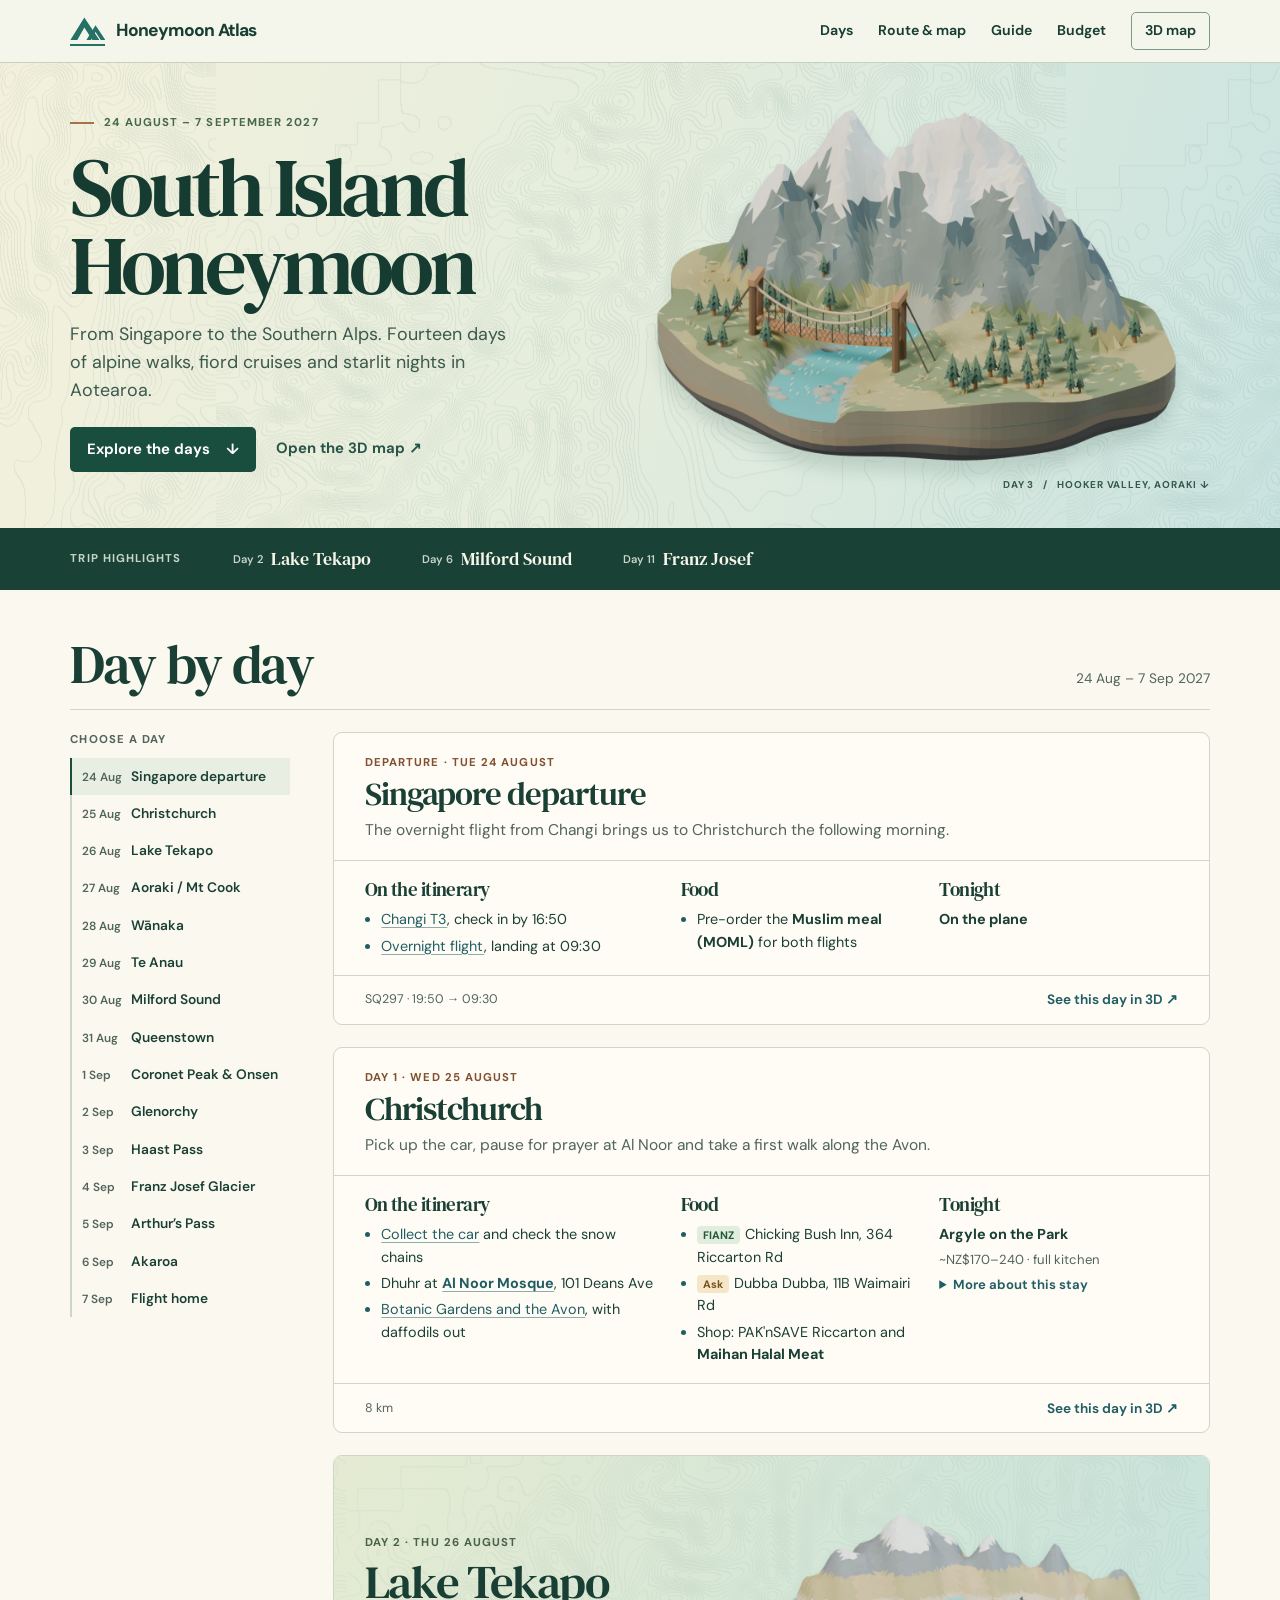
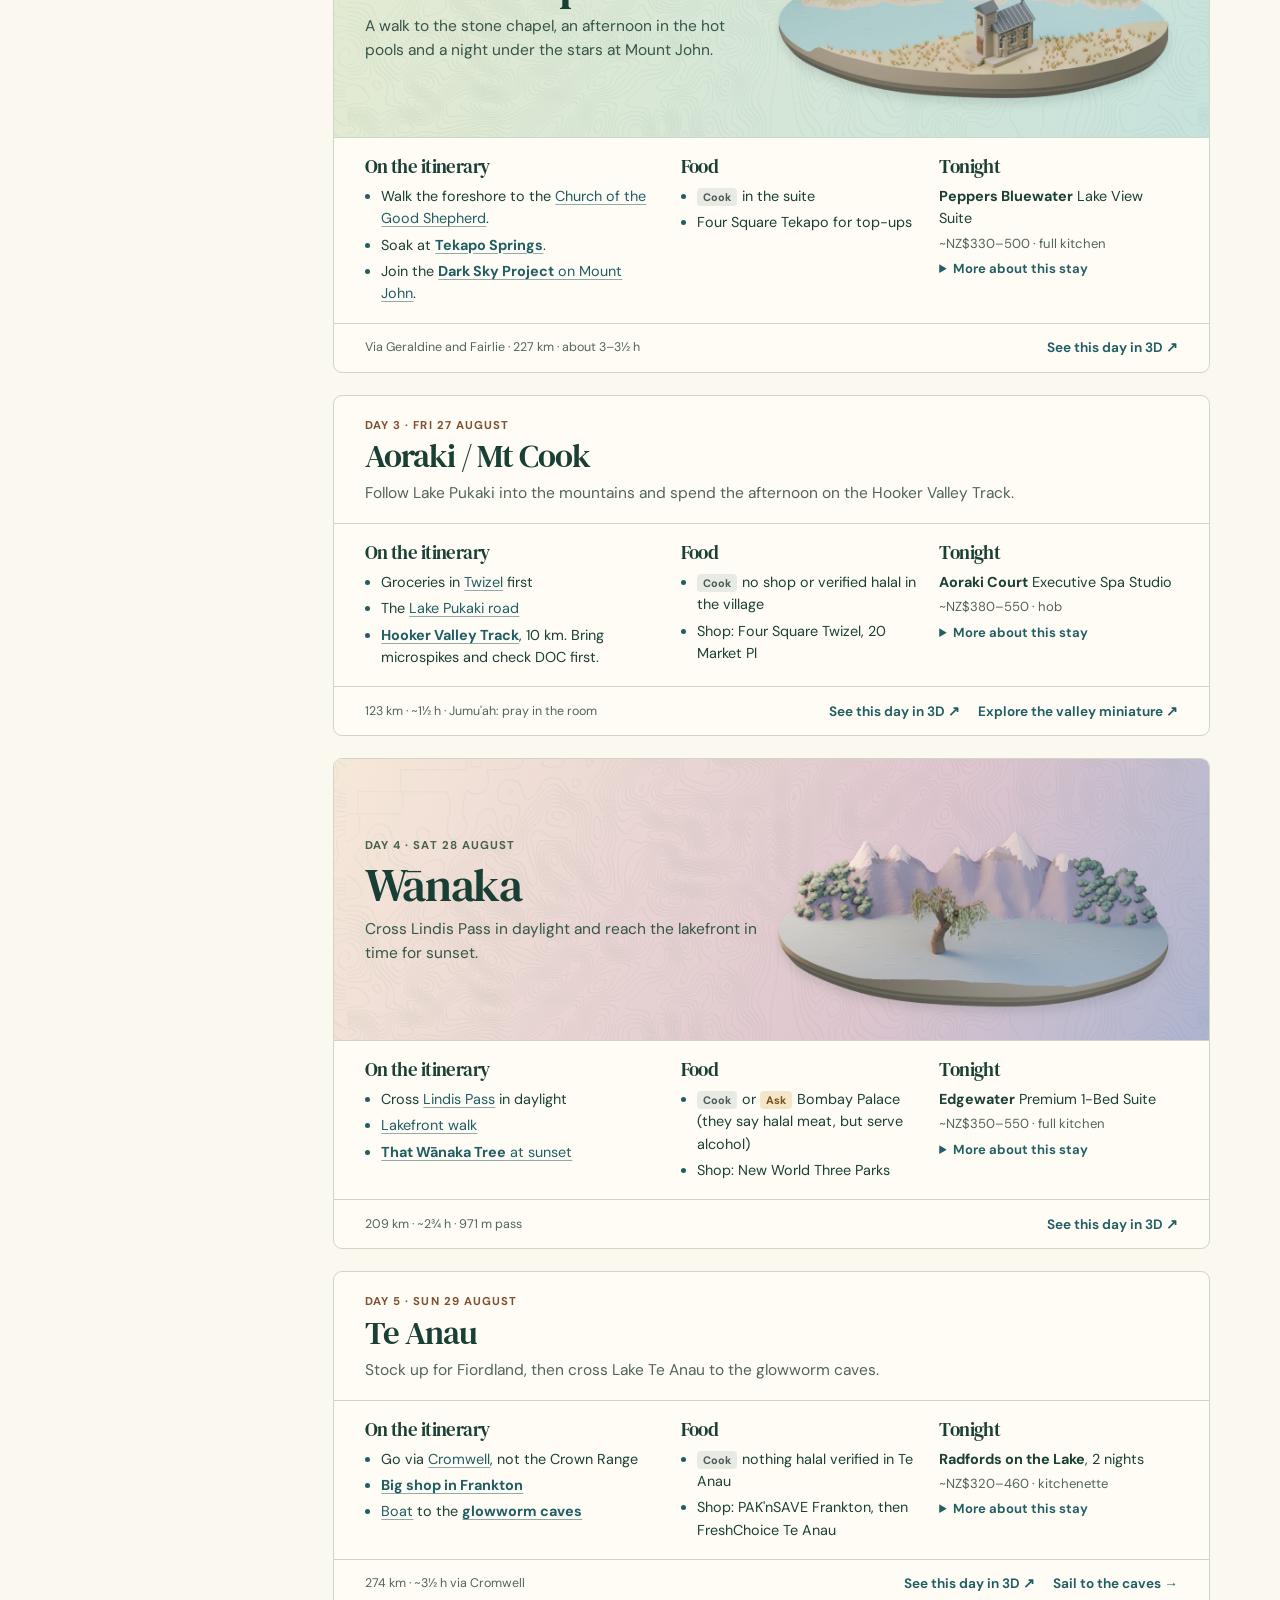
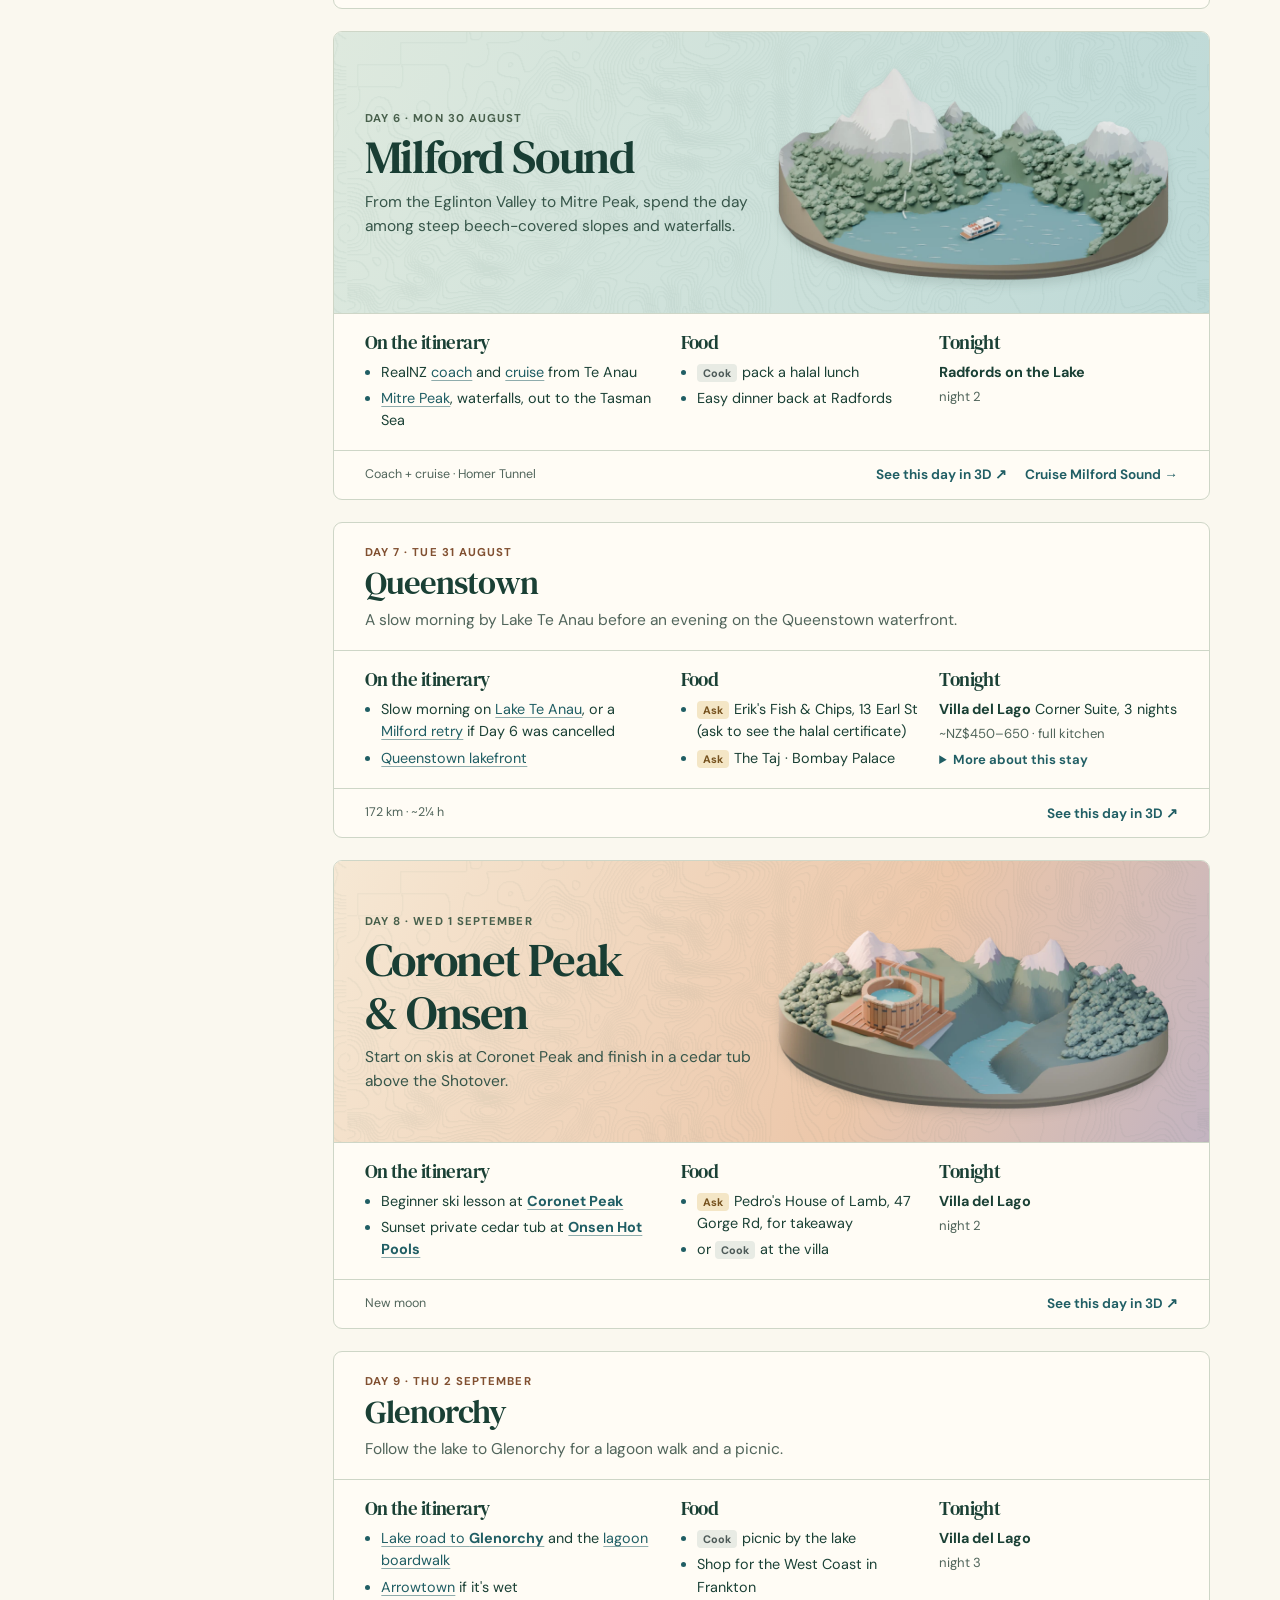
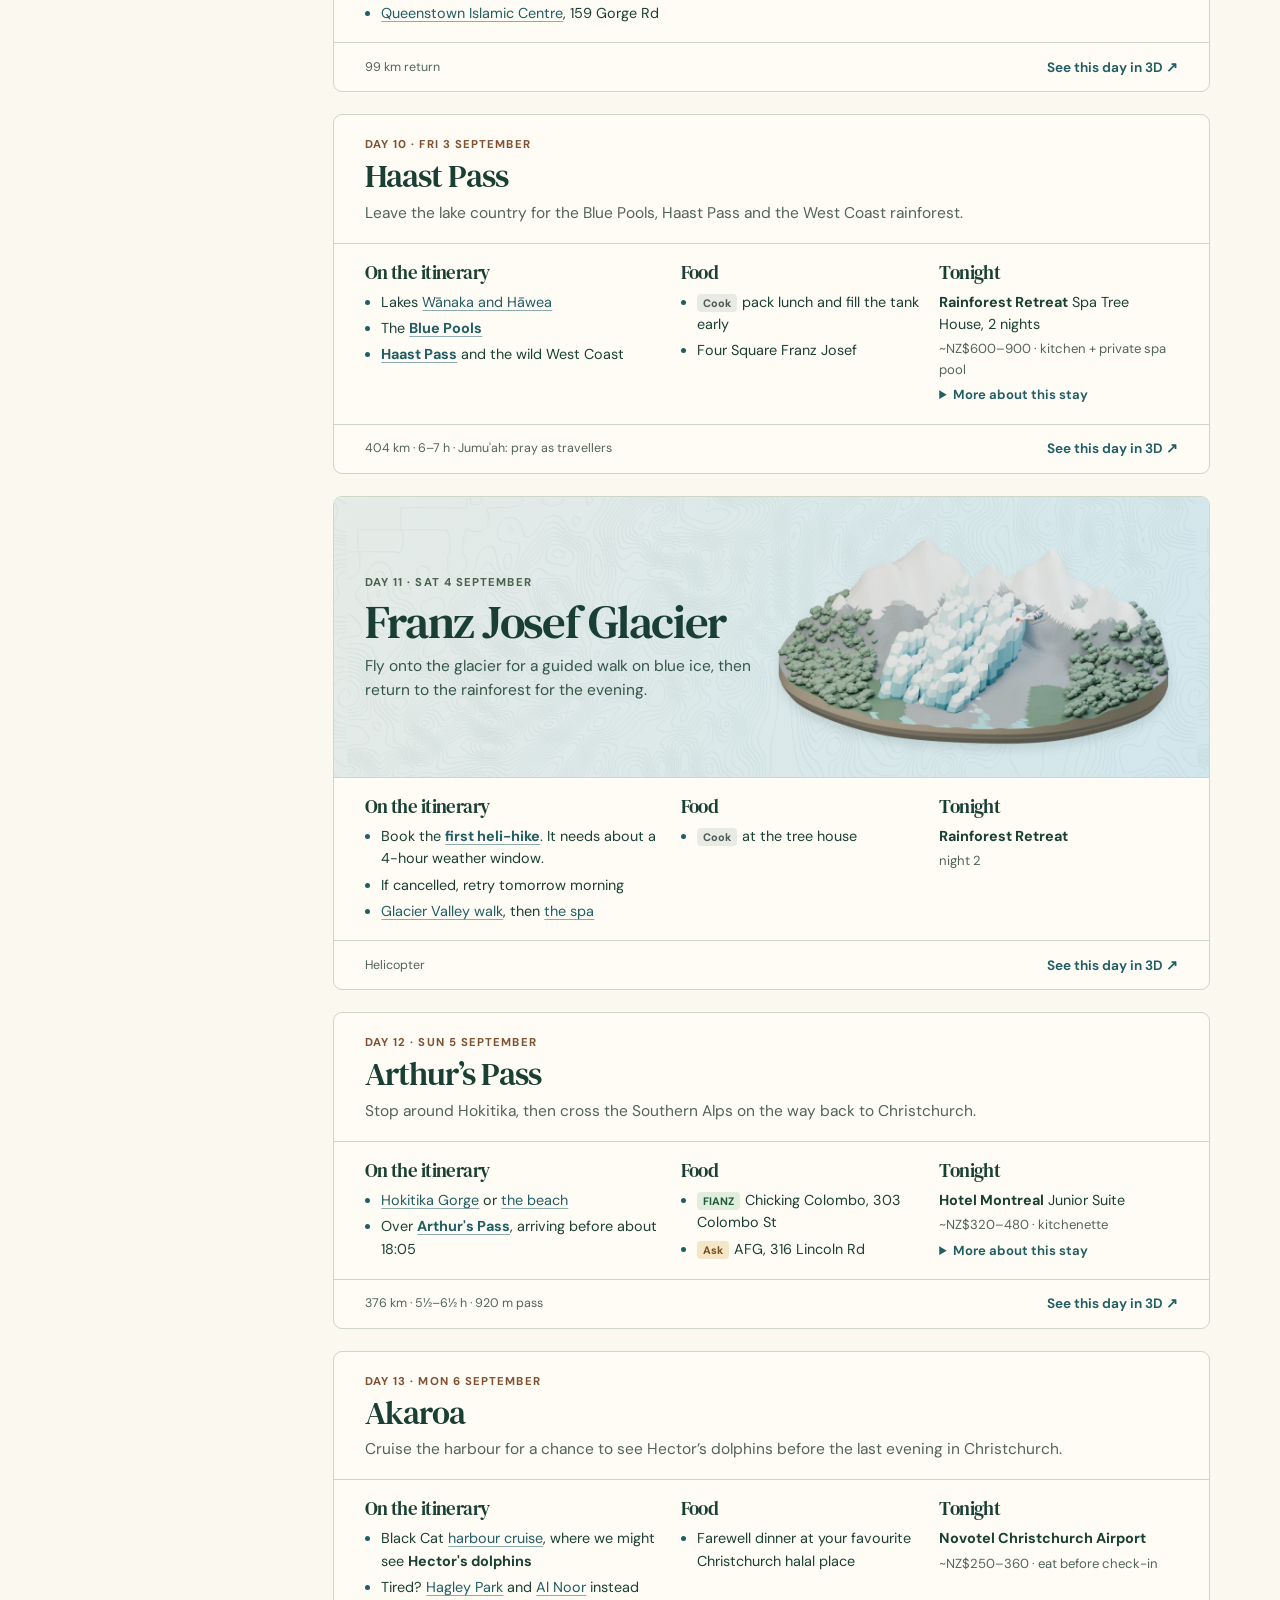
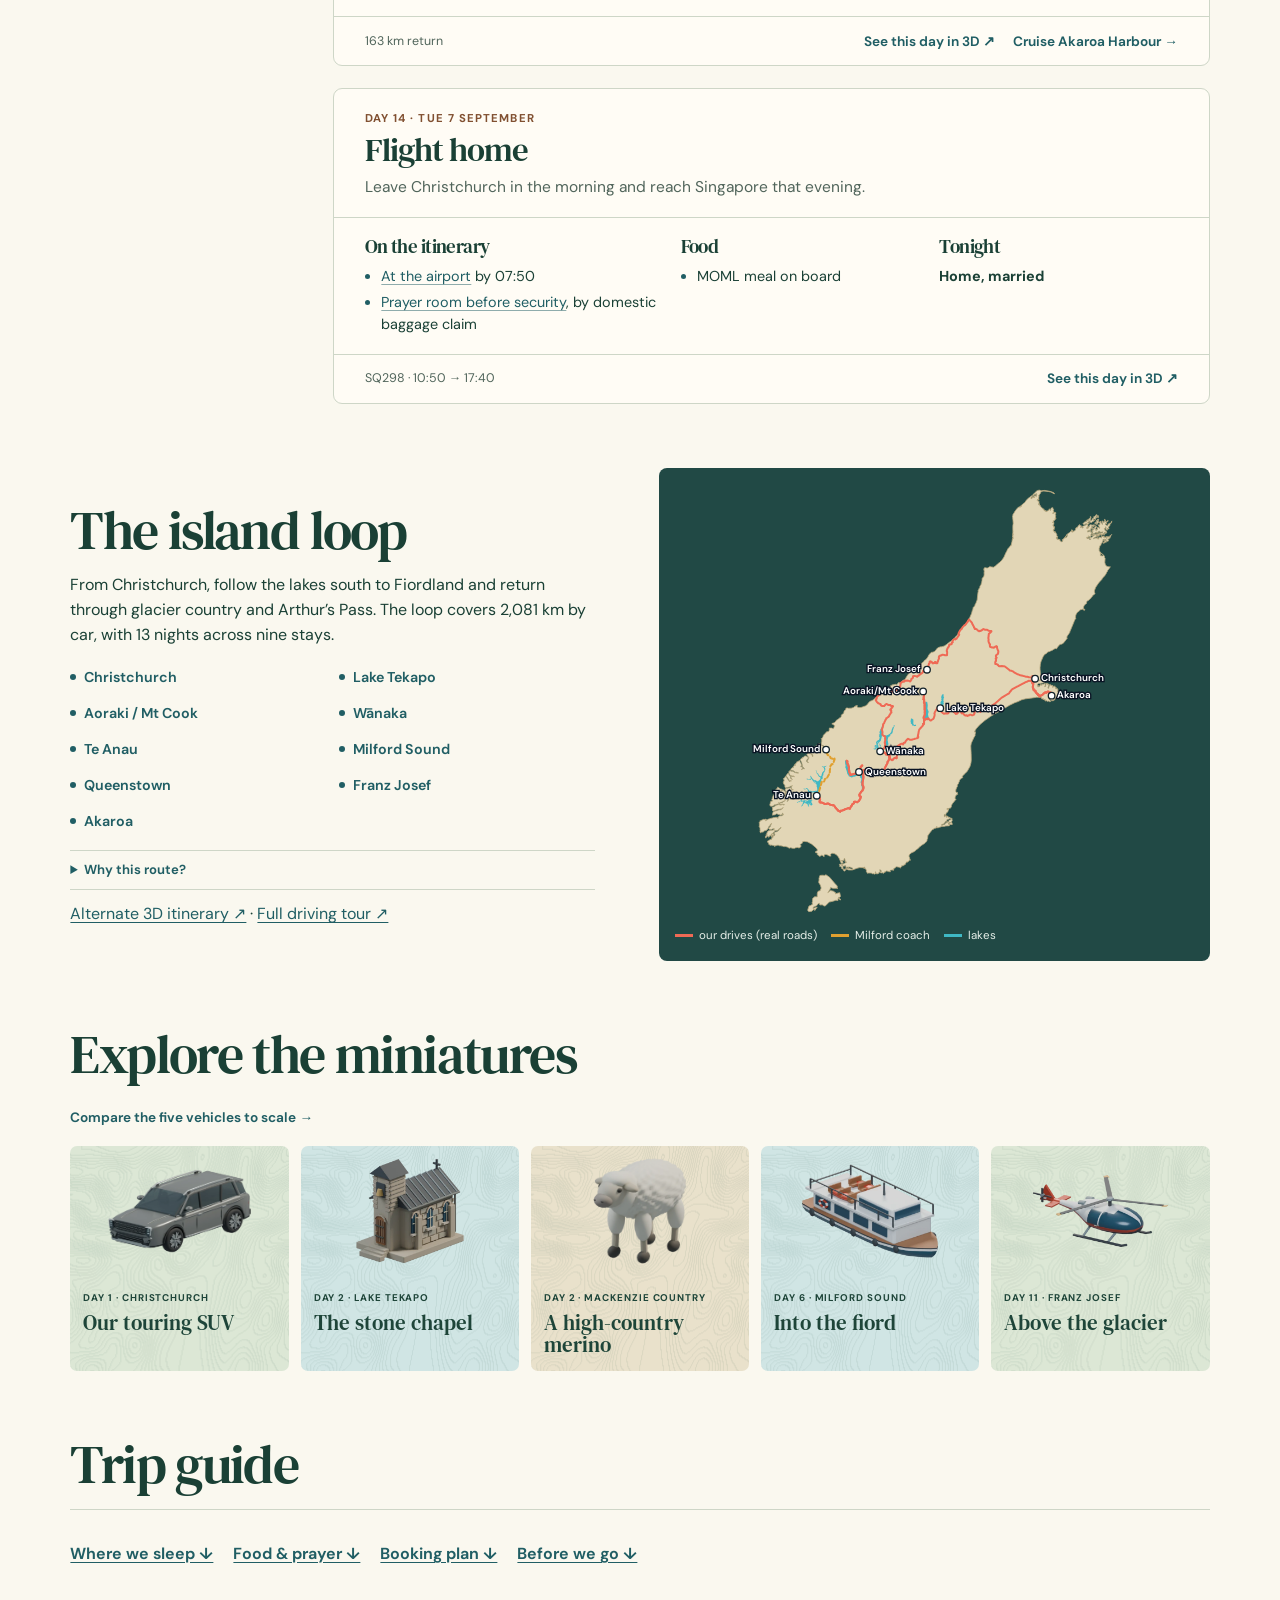
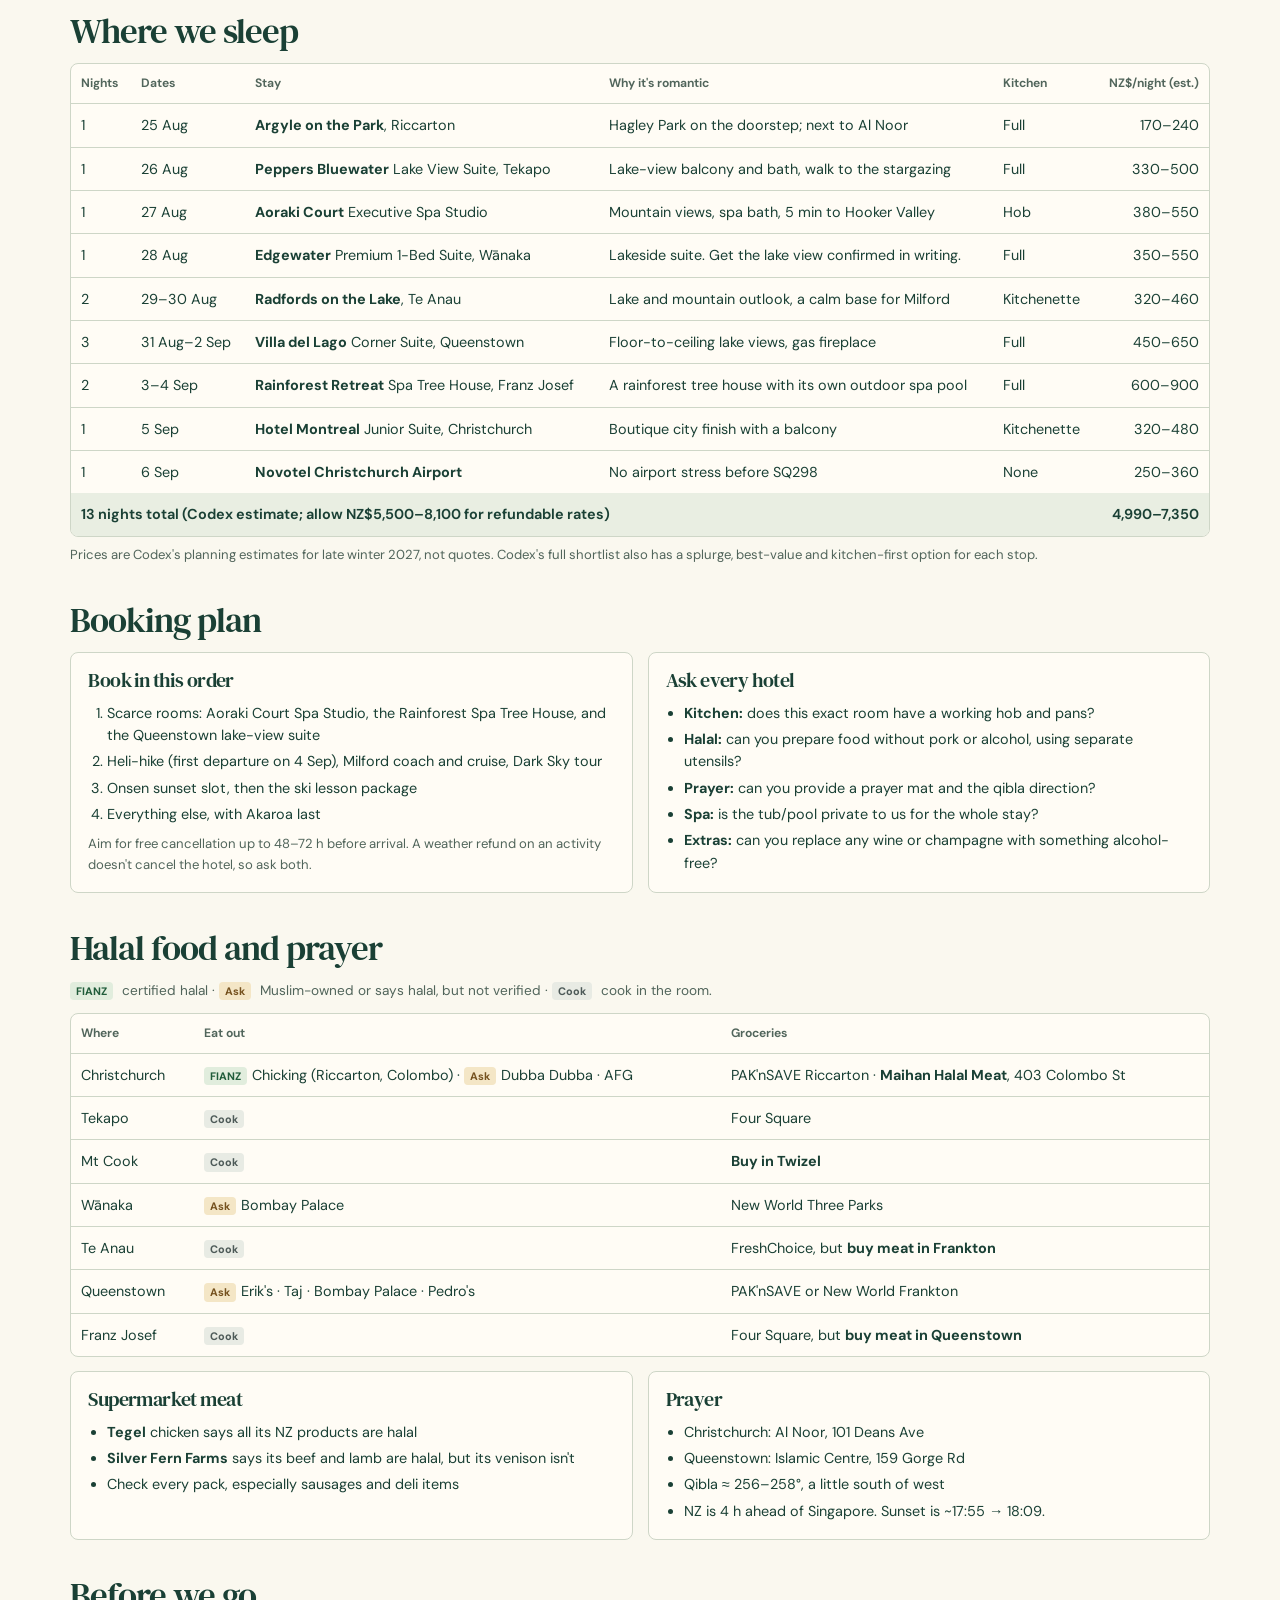
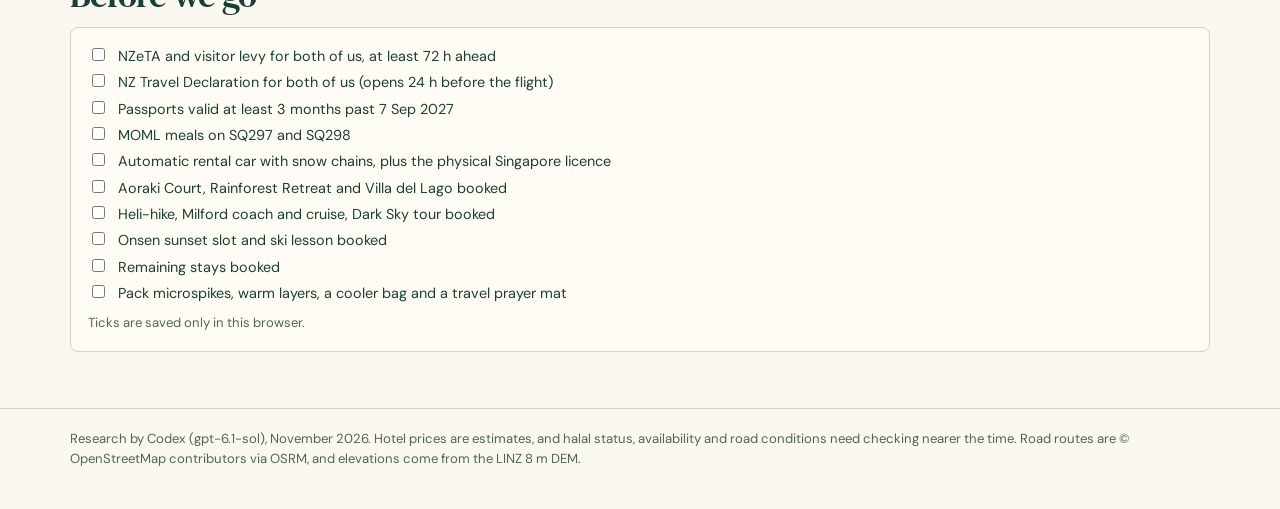
==== commit 9ccc3a1d: "Add two-person honeymoon budget with verified airfare and trip forecasts" ====
--- a/docs/index.html
+++ b/docs/index.html
@@ -13,7 +13,7 @@
 
 <header class="mast">
   <div class="wrap"><a class="brand" href="#top"><span class="brand-mark" aria-hidden="true"></span>Honeymoon Atlas</a>
-    <nav aria-label="Trip navigation"><a href="#days">Days</a><a href="#route">Route &amp; map</a><a href="#guide">Guide</a><a class="map-nav" href="3d/">3D map</a></nav>
+    <nav aria-label="Trip navigation"><a href="#days">Days</a><a href="#route">Route &amp; map</a><a href="#guide">Guide</a><a href="budget/">Budget</a><a class="map-nav" href="3d/">3D map</a></nav>
   </div>
 </header>
 <div class="cover" id="top"><div class="wrap cover-inner">
--- a/docs/atlas/journal.css
+++ b/docs/atlas/journal.css
@@ -817,7 +817,7 @@
   .mast nav {
     gap: 15px;
   }
-  .mast nav a[href="#route"] {
+  .mast nav a[href$="#route"] {
     display: none;
   }
   .cover-inner {
@@ -1048,6 +1048,12 @@
   }
   .plate-caption b {
     font-size: 1.1rem;
+  }
+}
+@media (max-width: 400px) {
+  .mast .wrap {
+    padding-inline: 8px;
+    gap: 6px;
   }
 }
 @media (max-width: 355px) {
